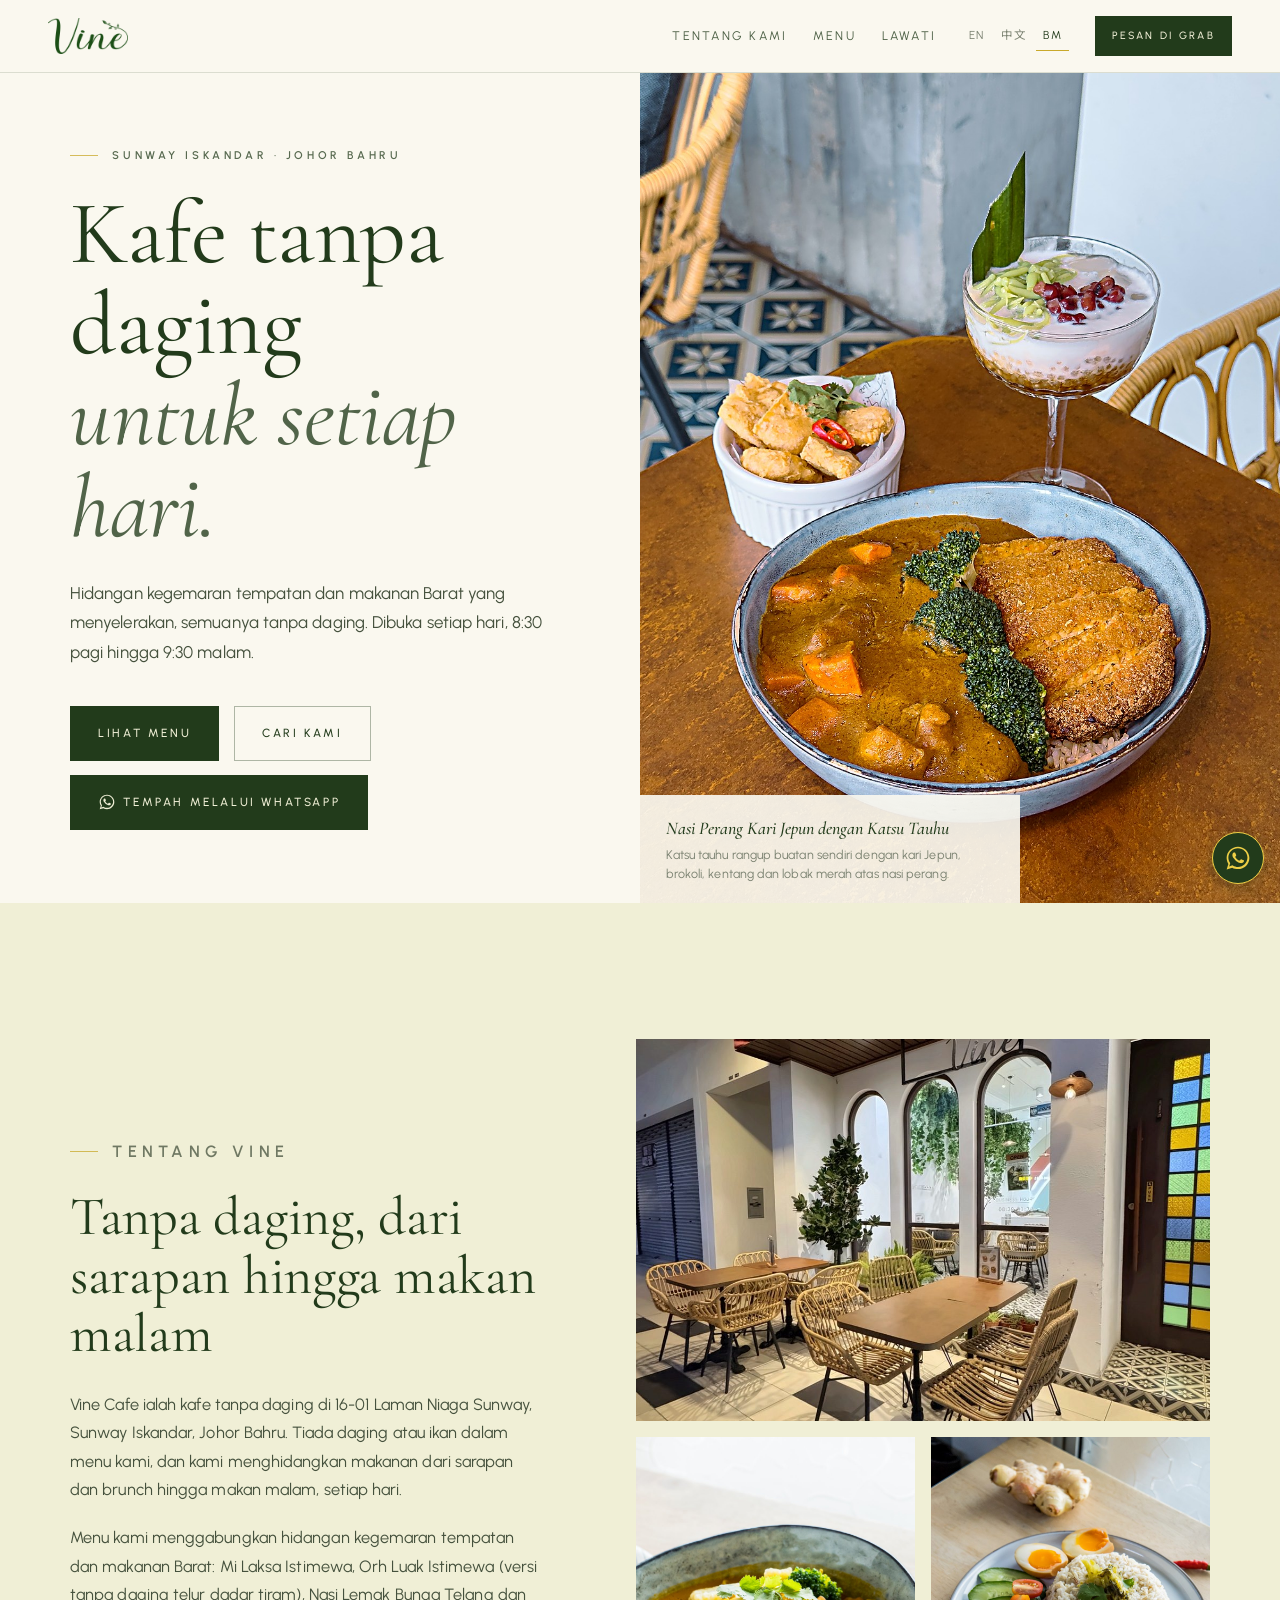
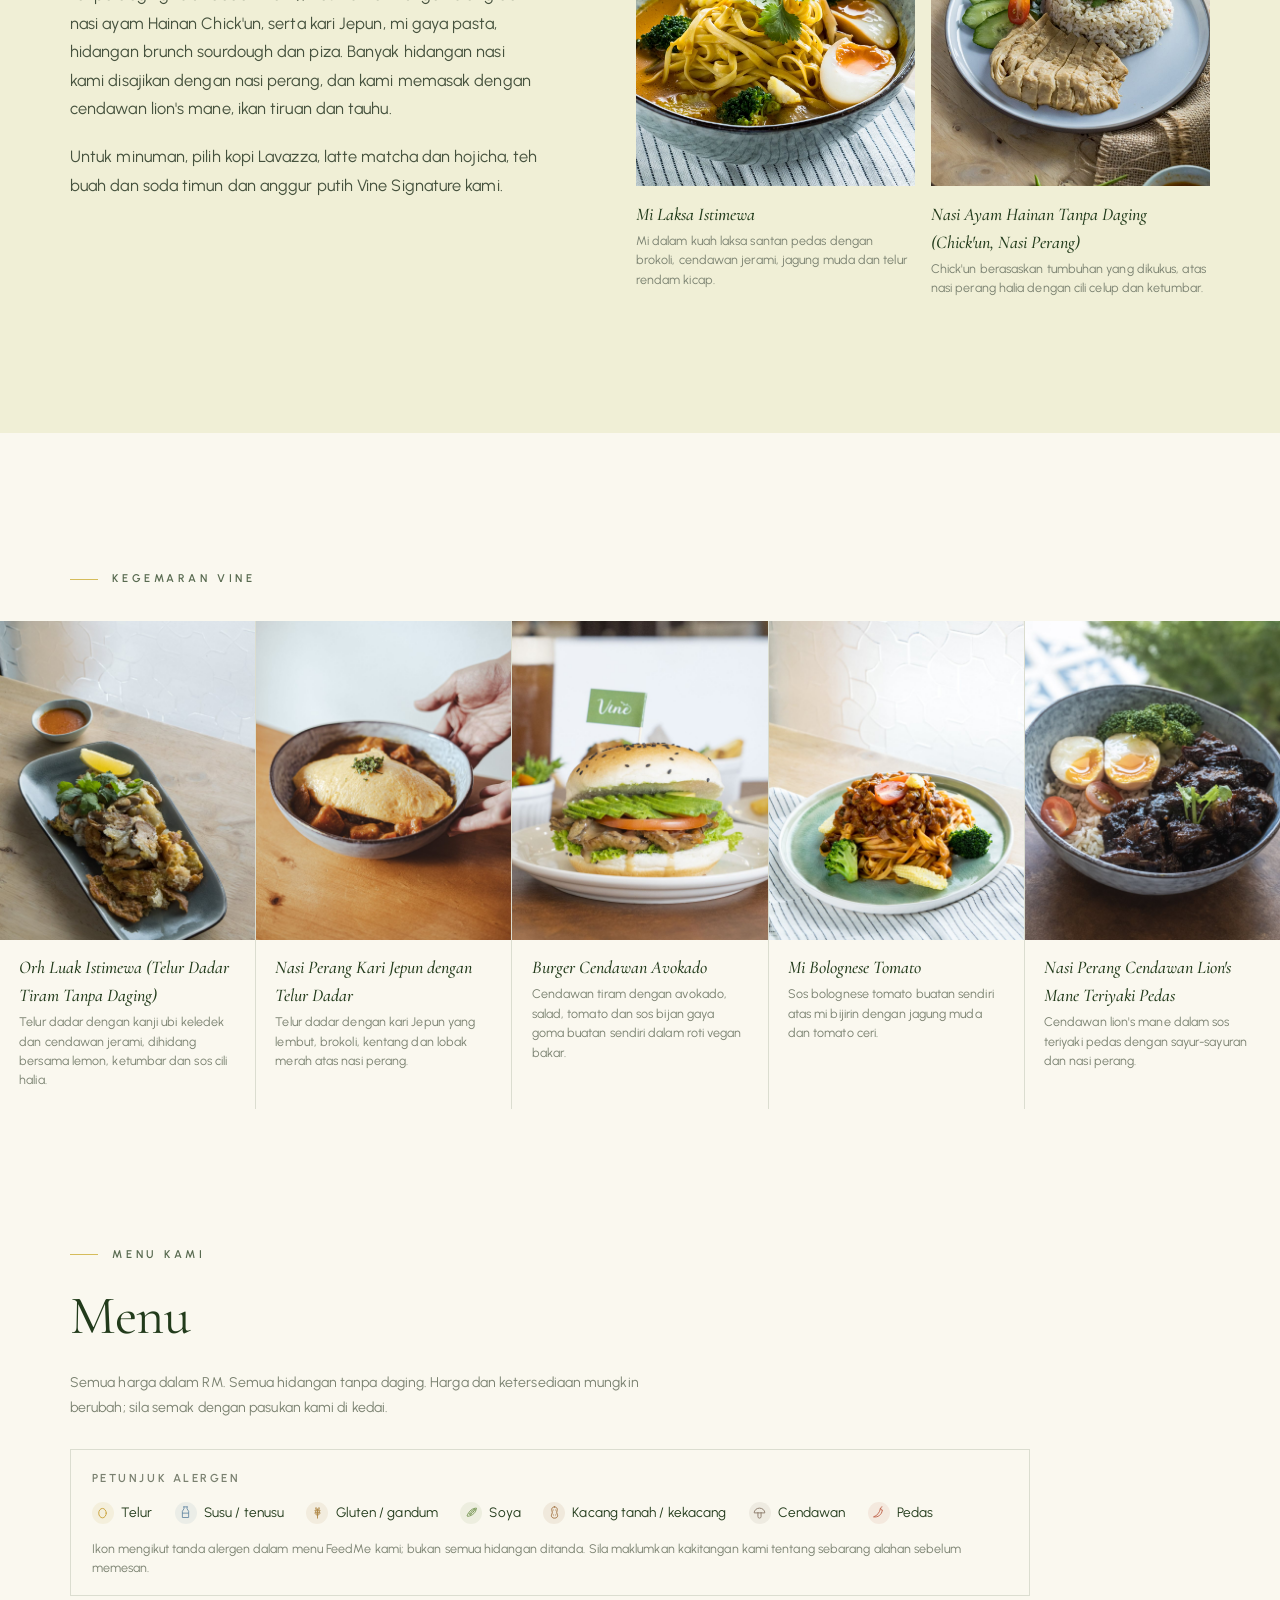
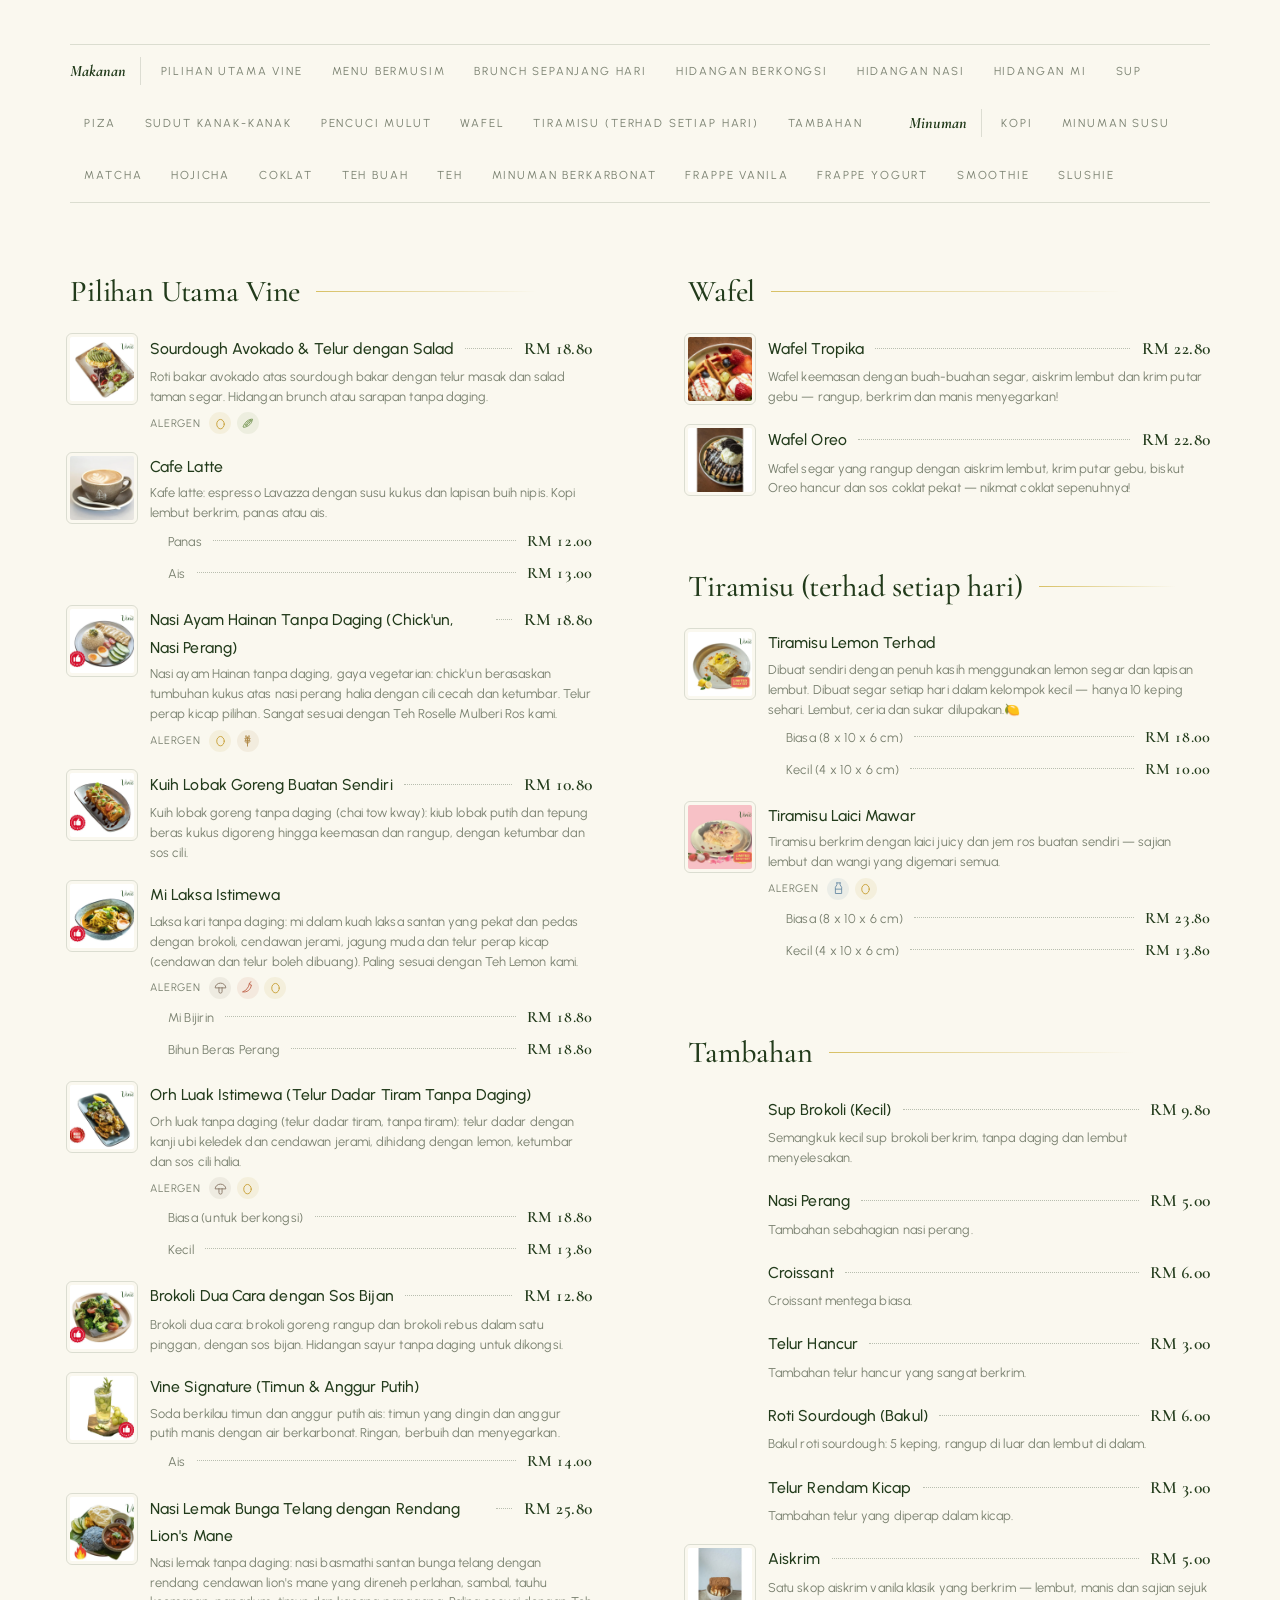
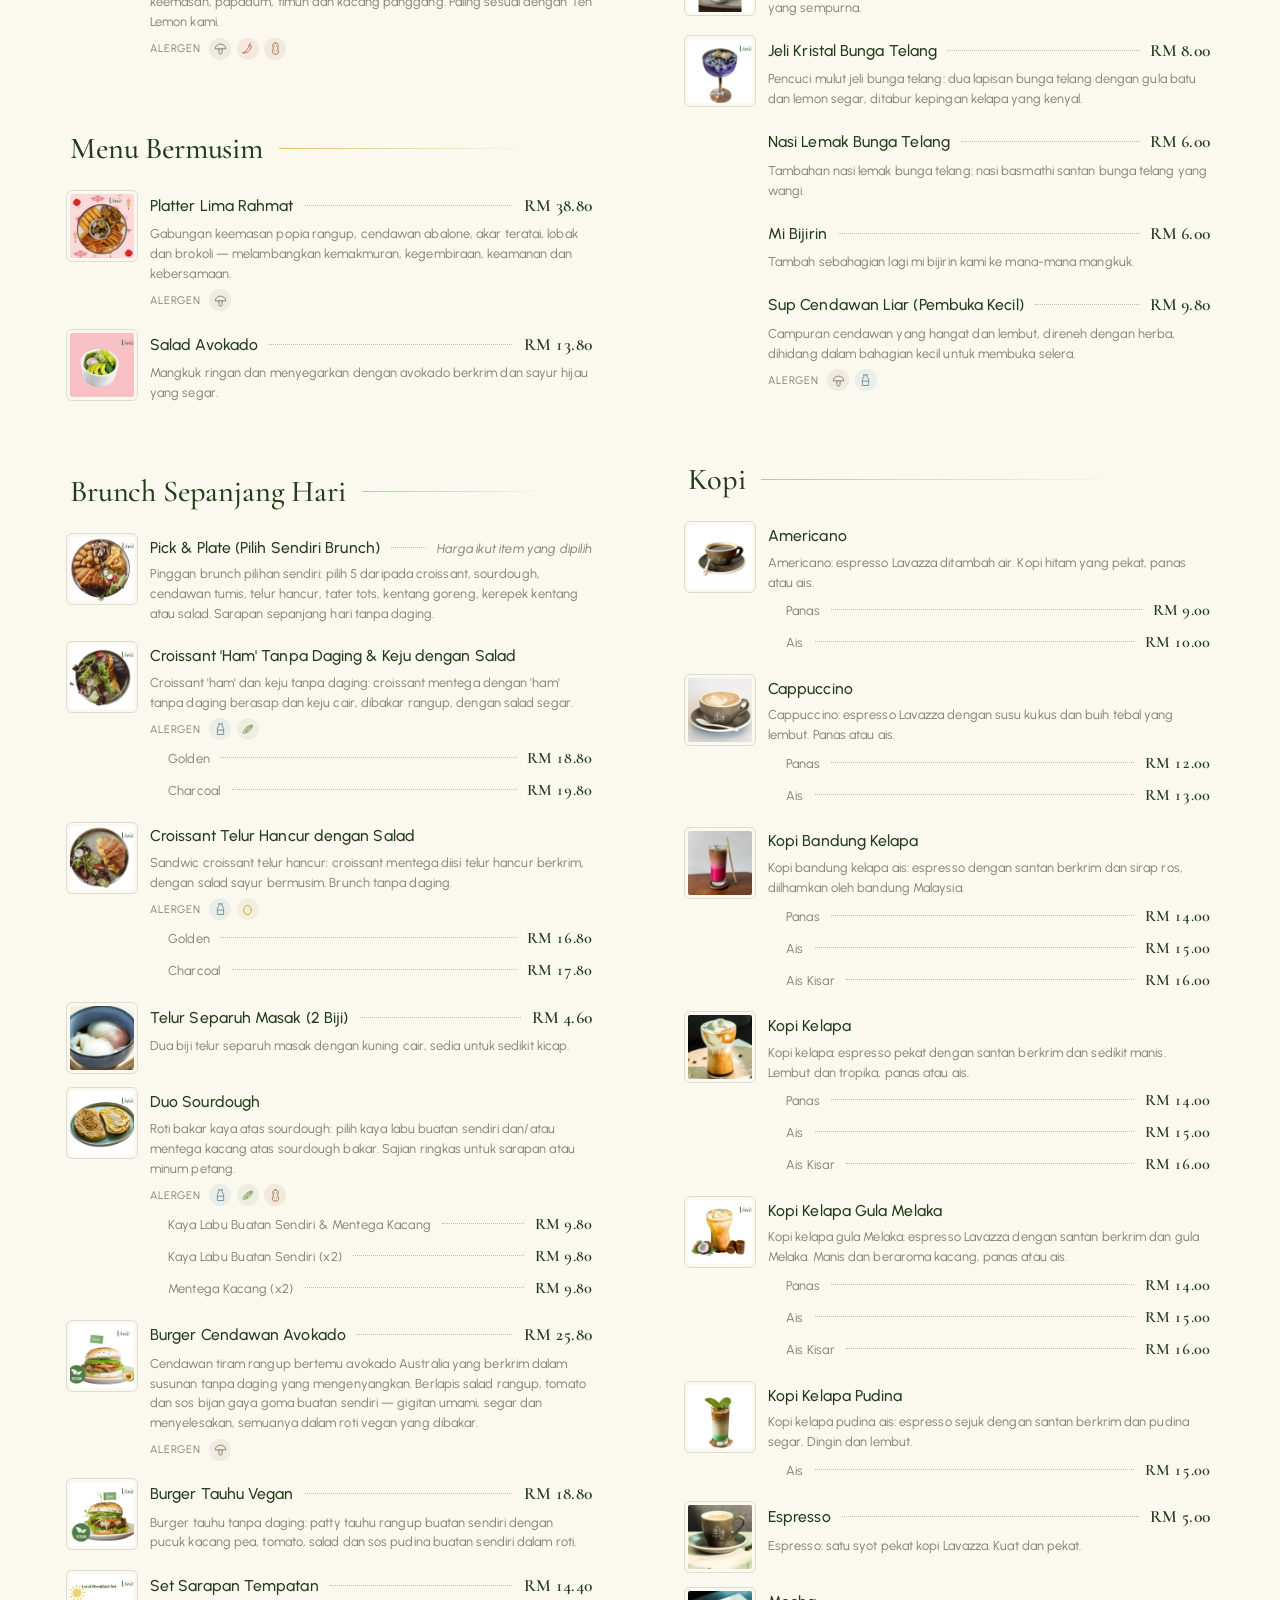
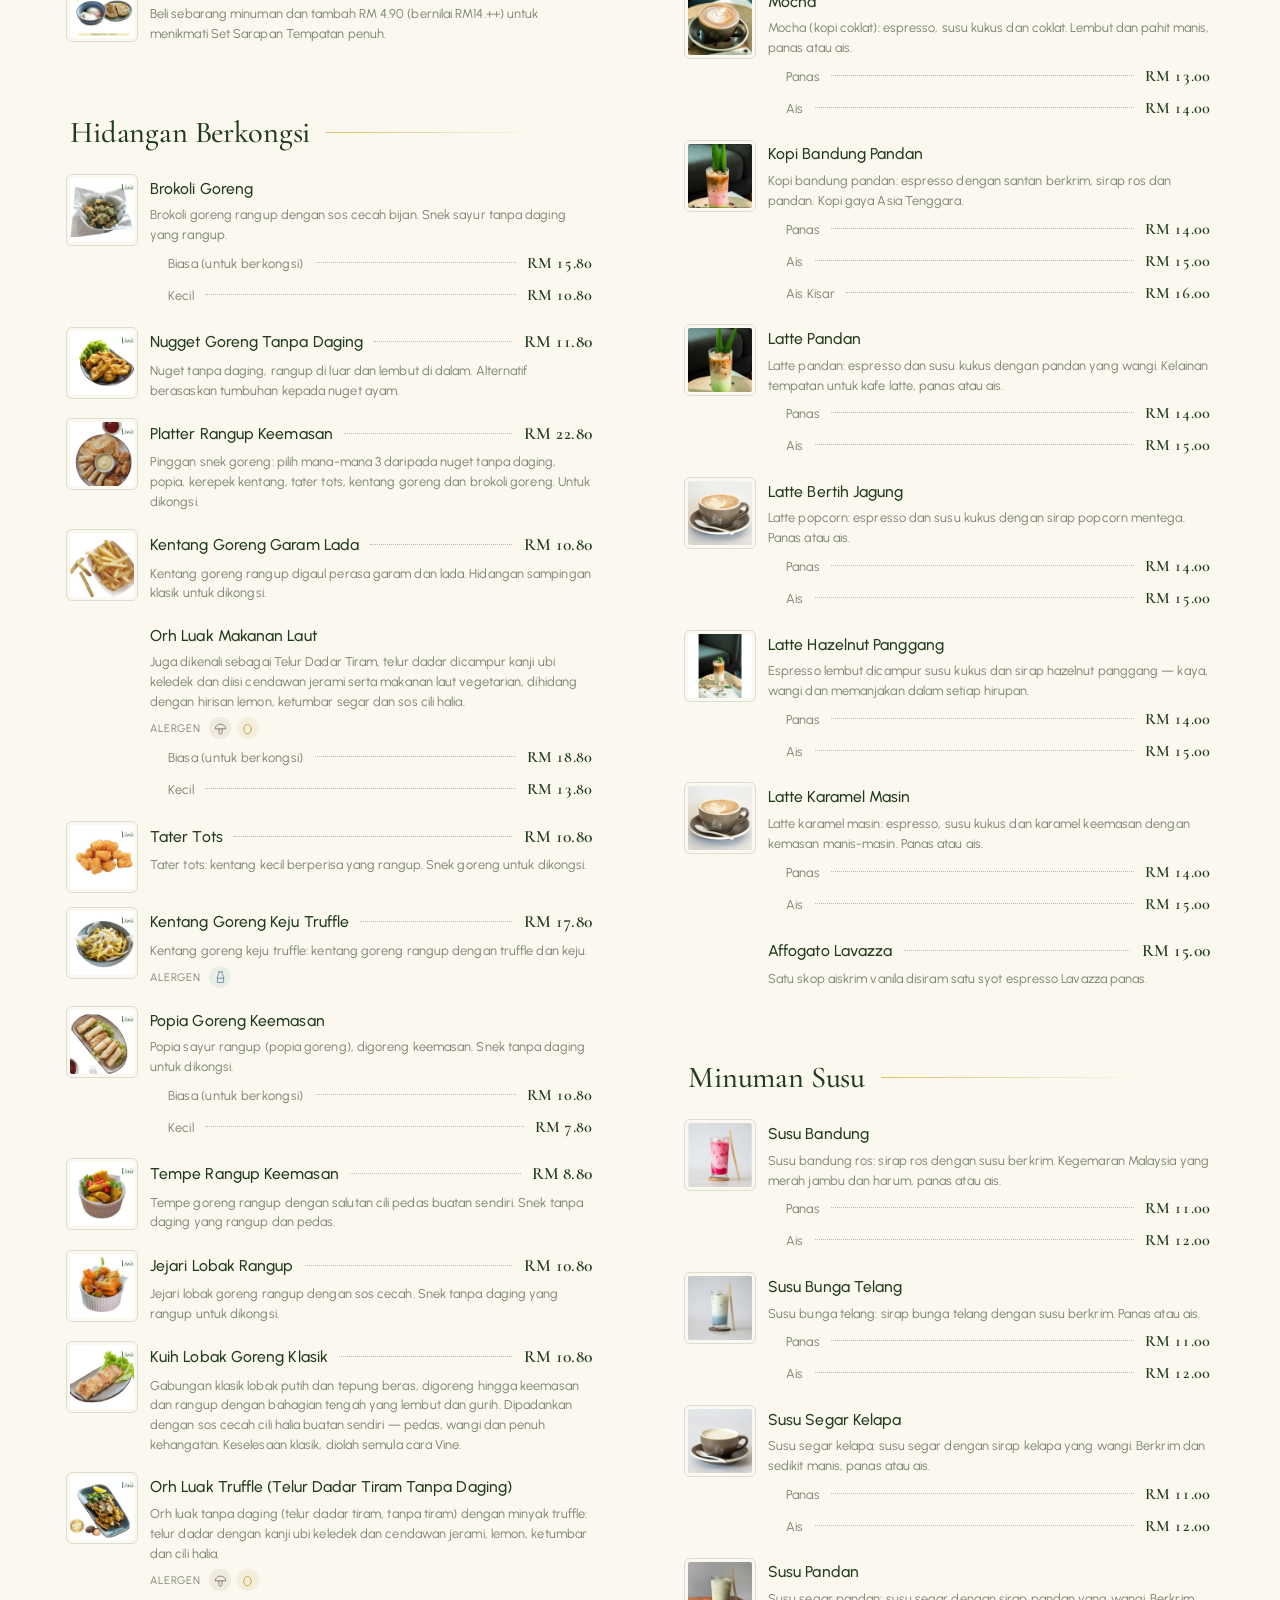
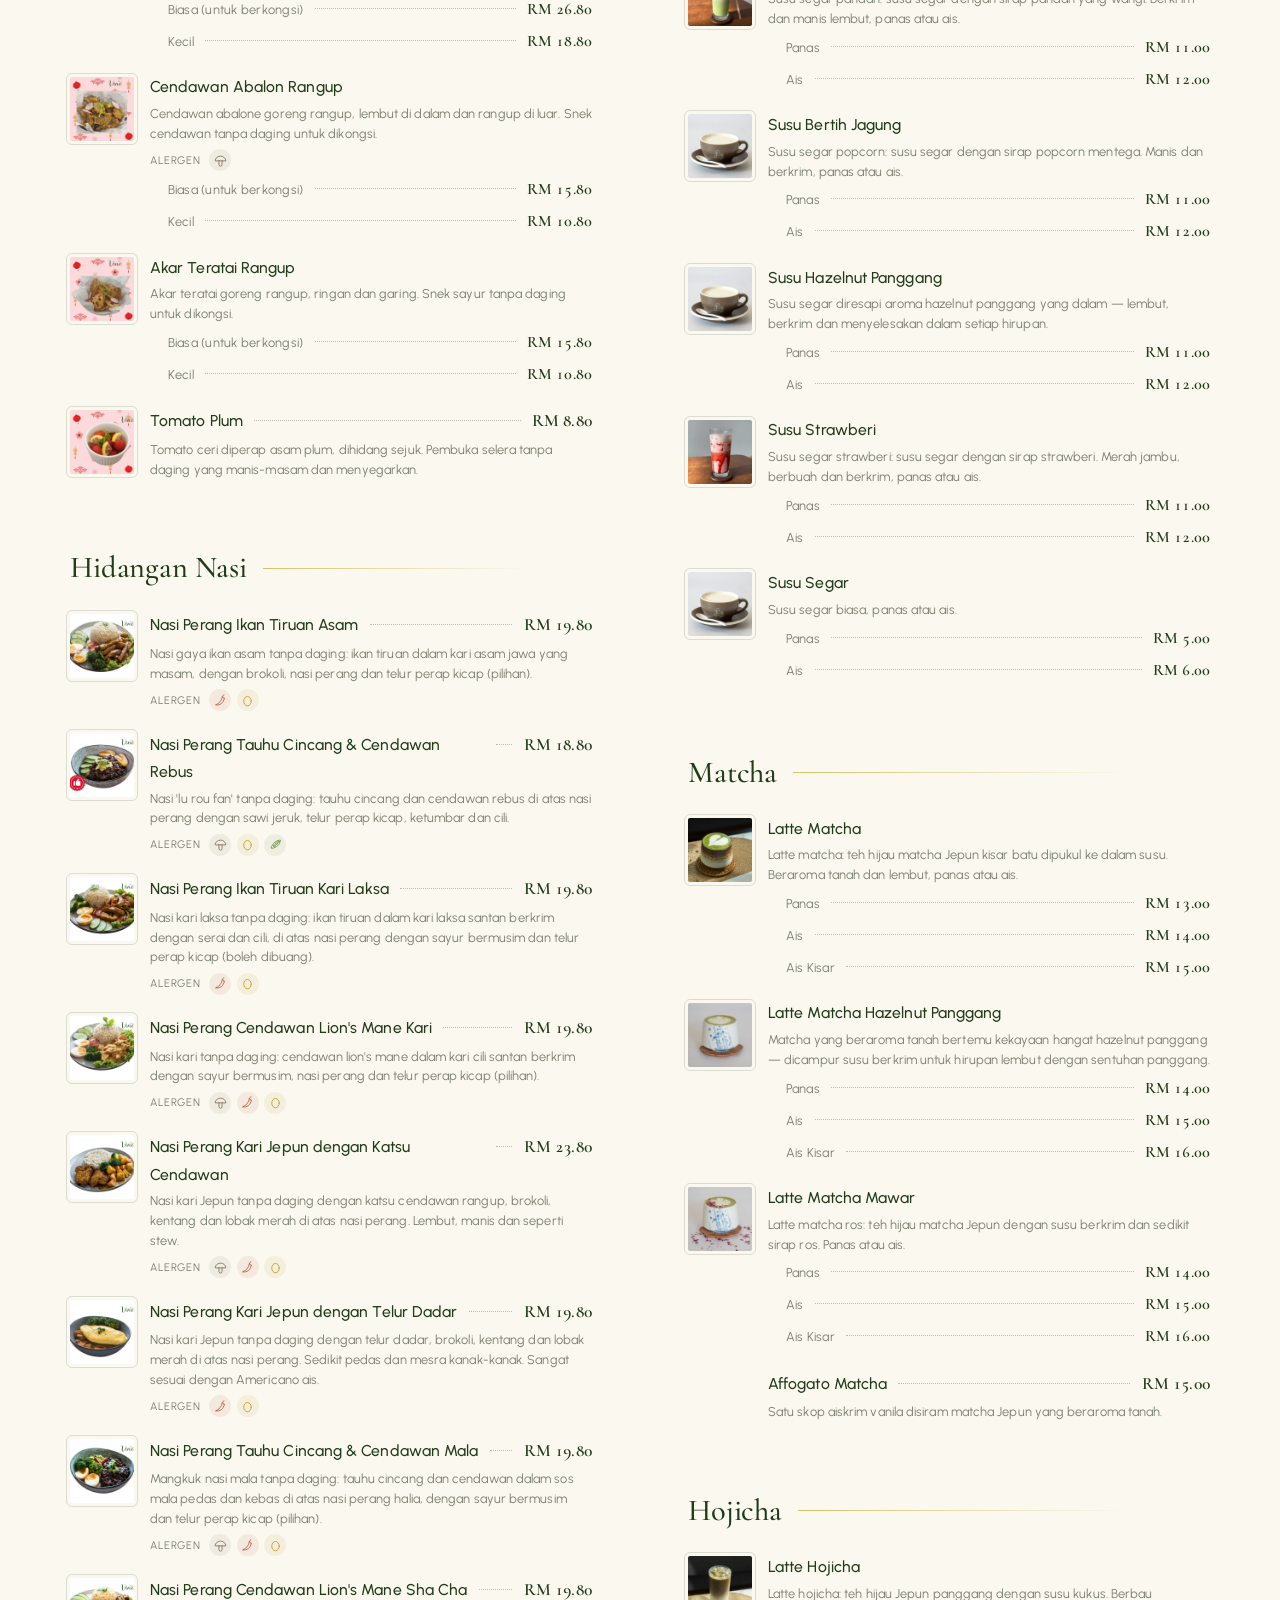
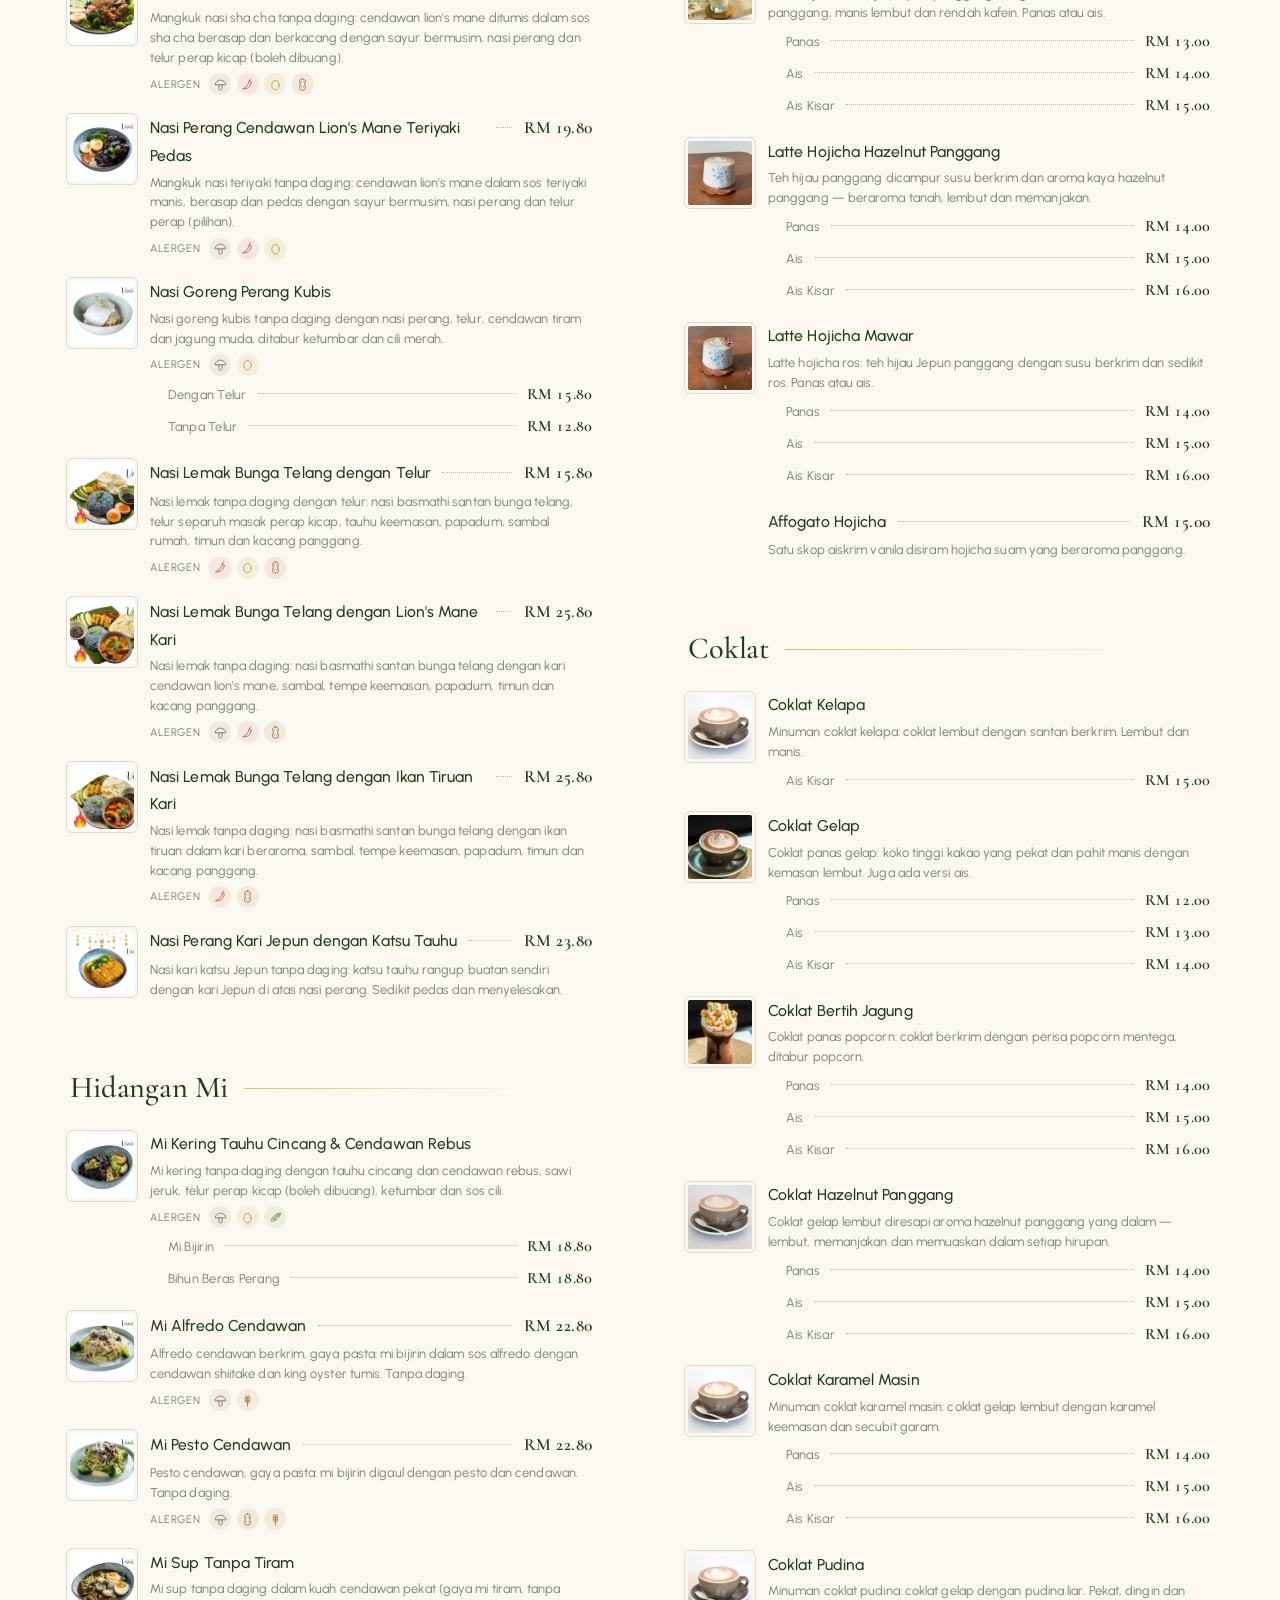
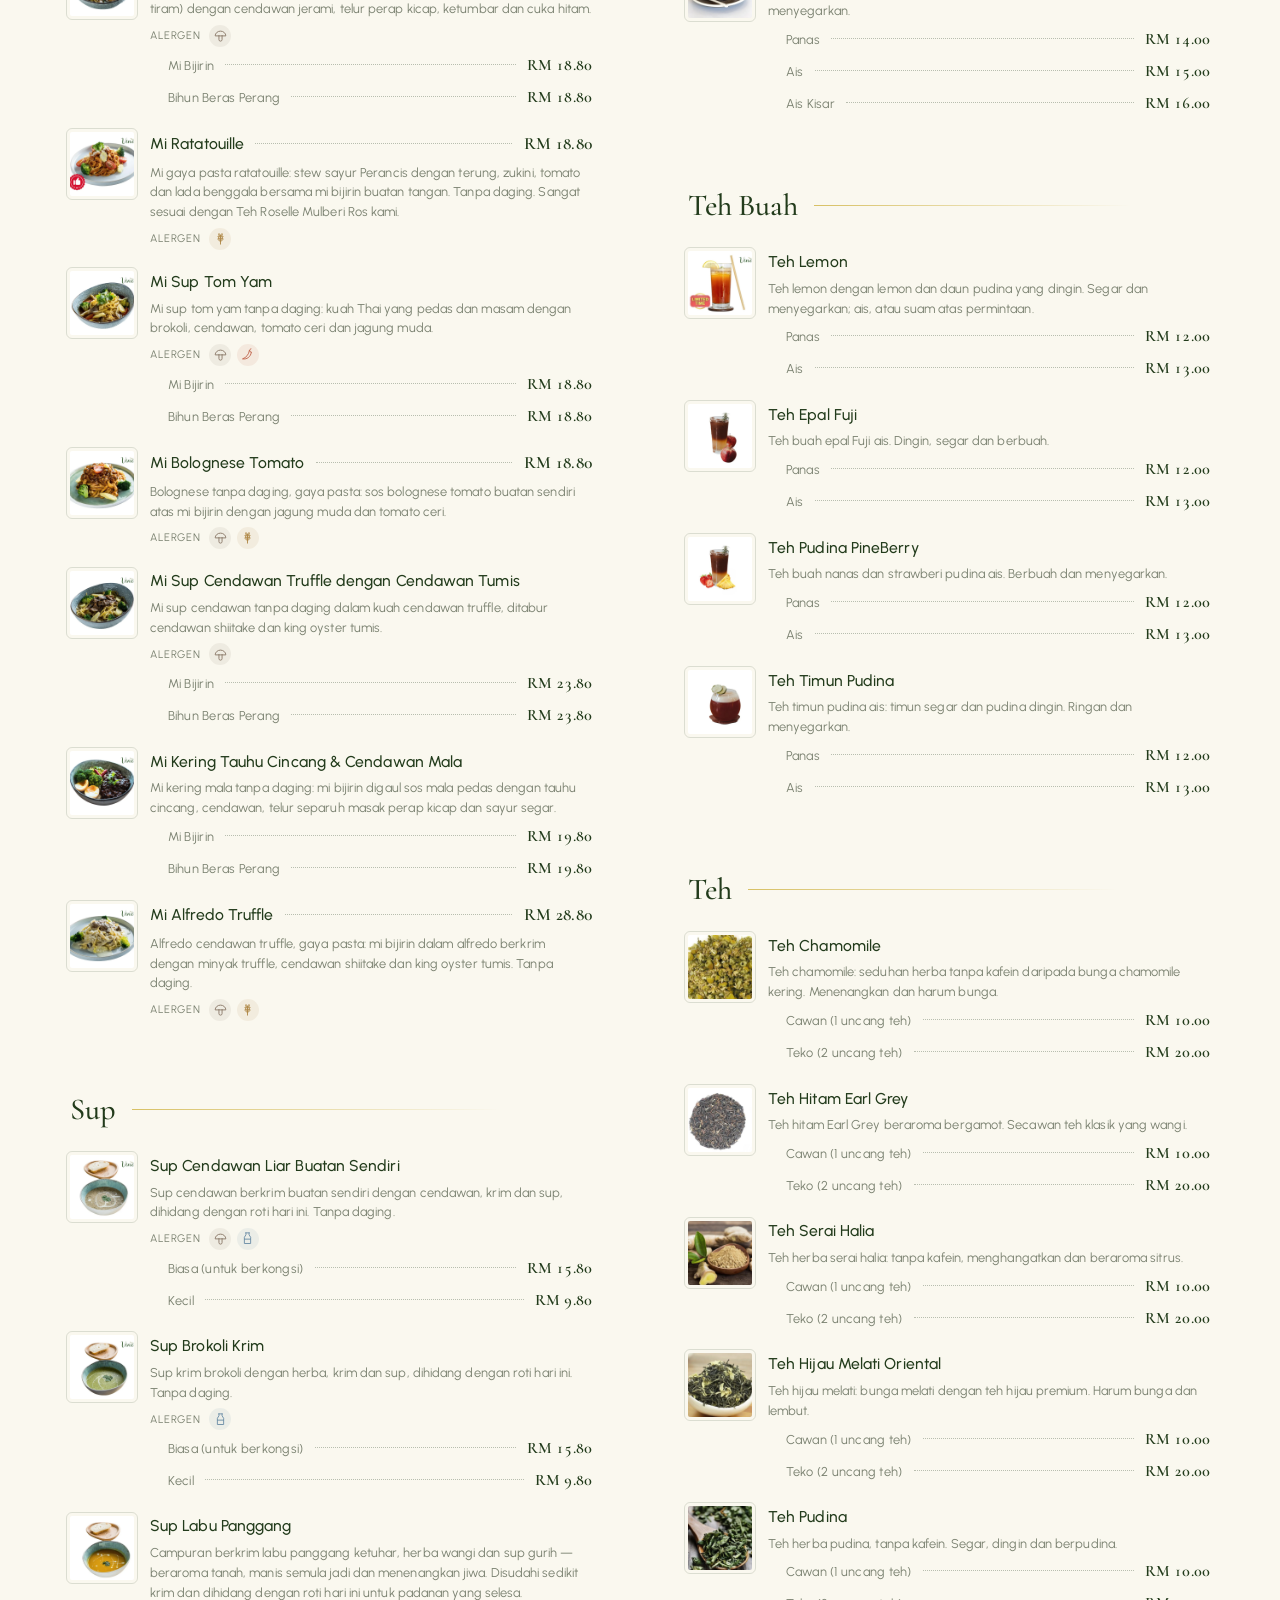
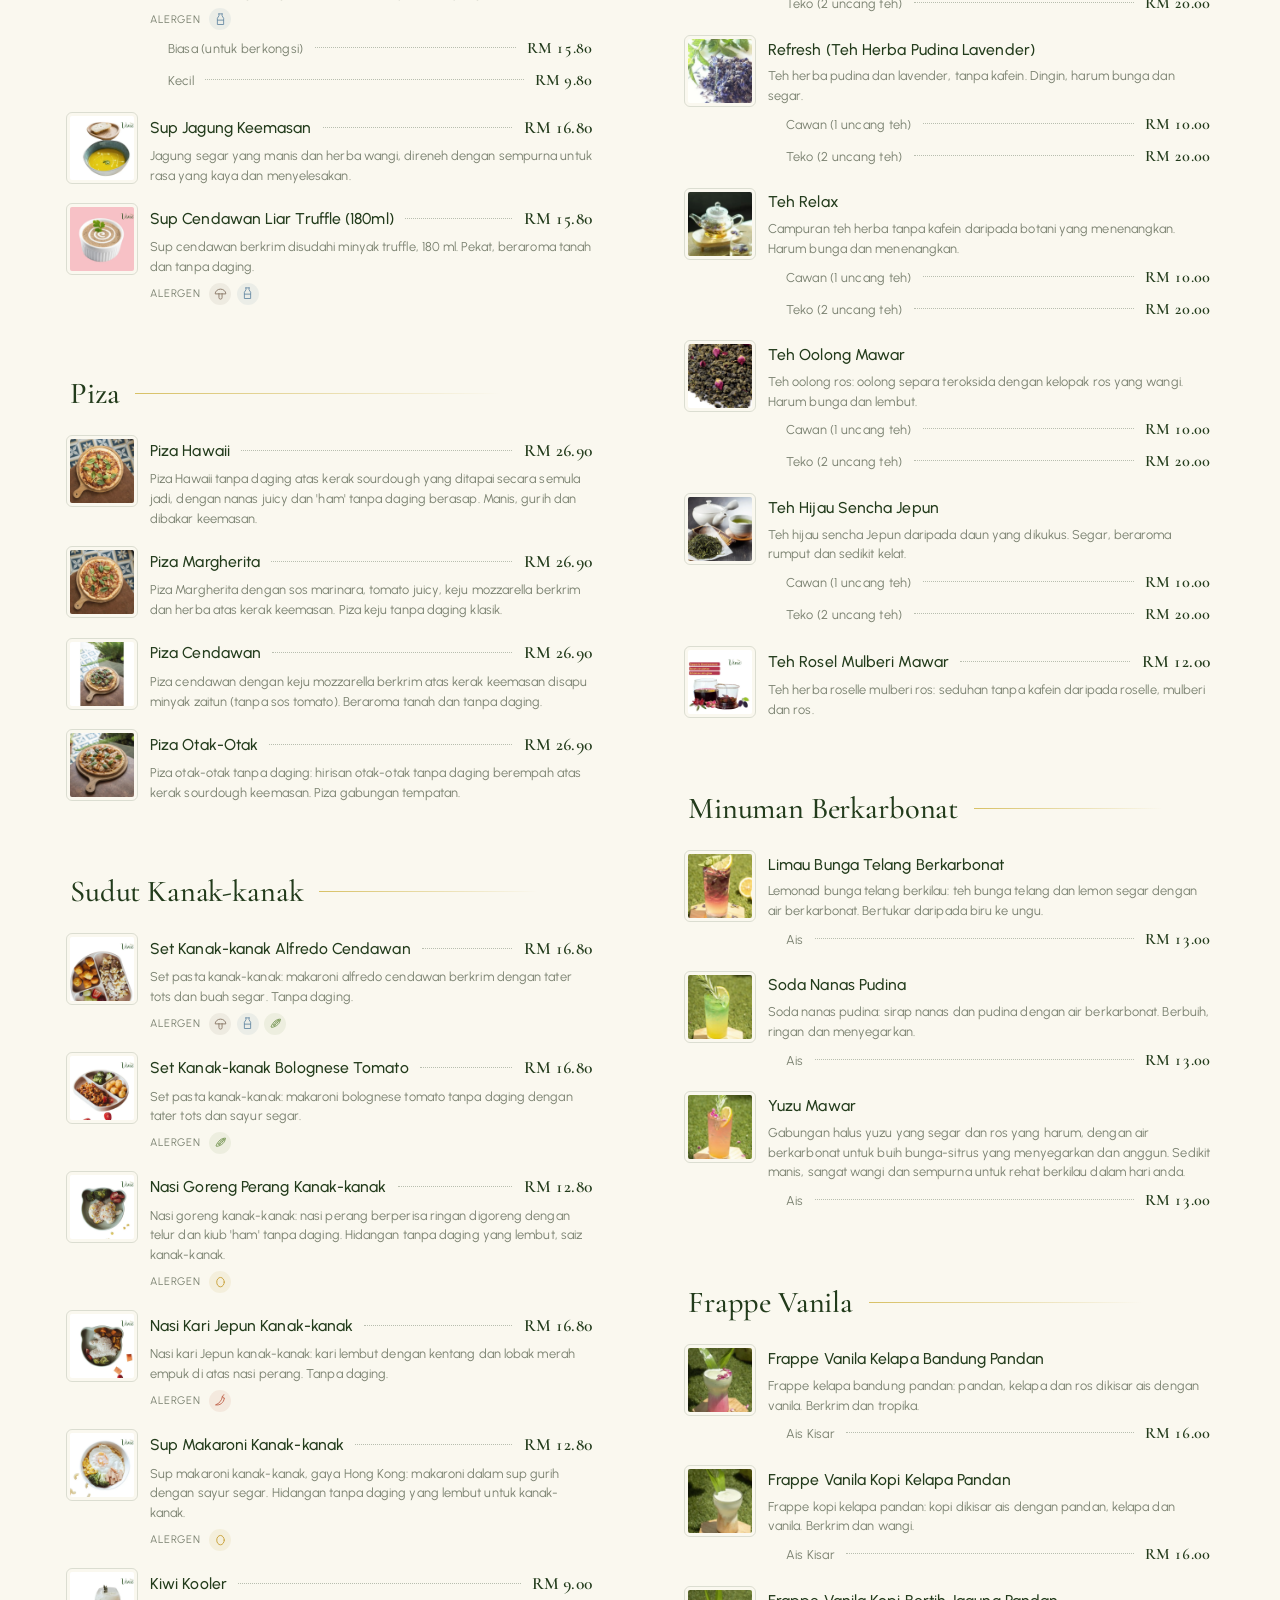
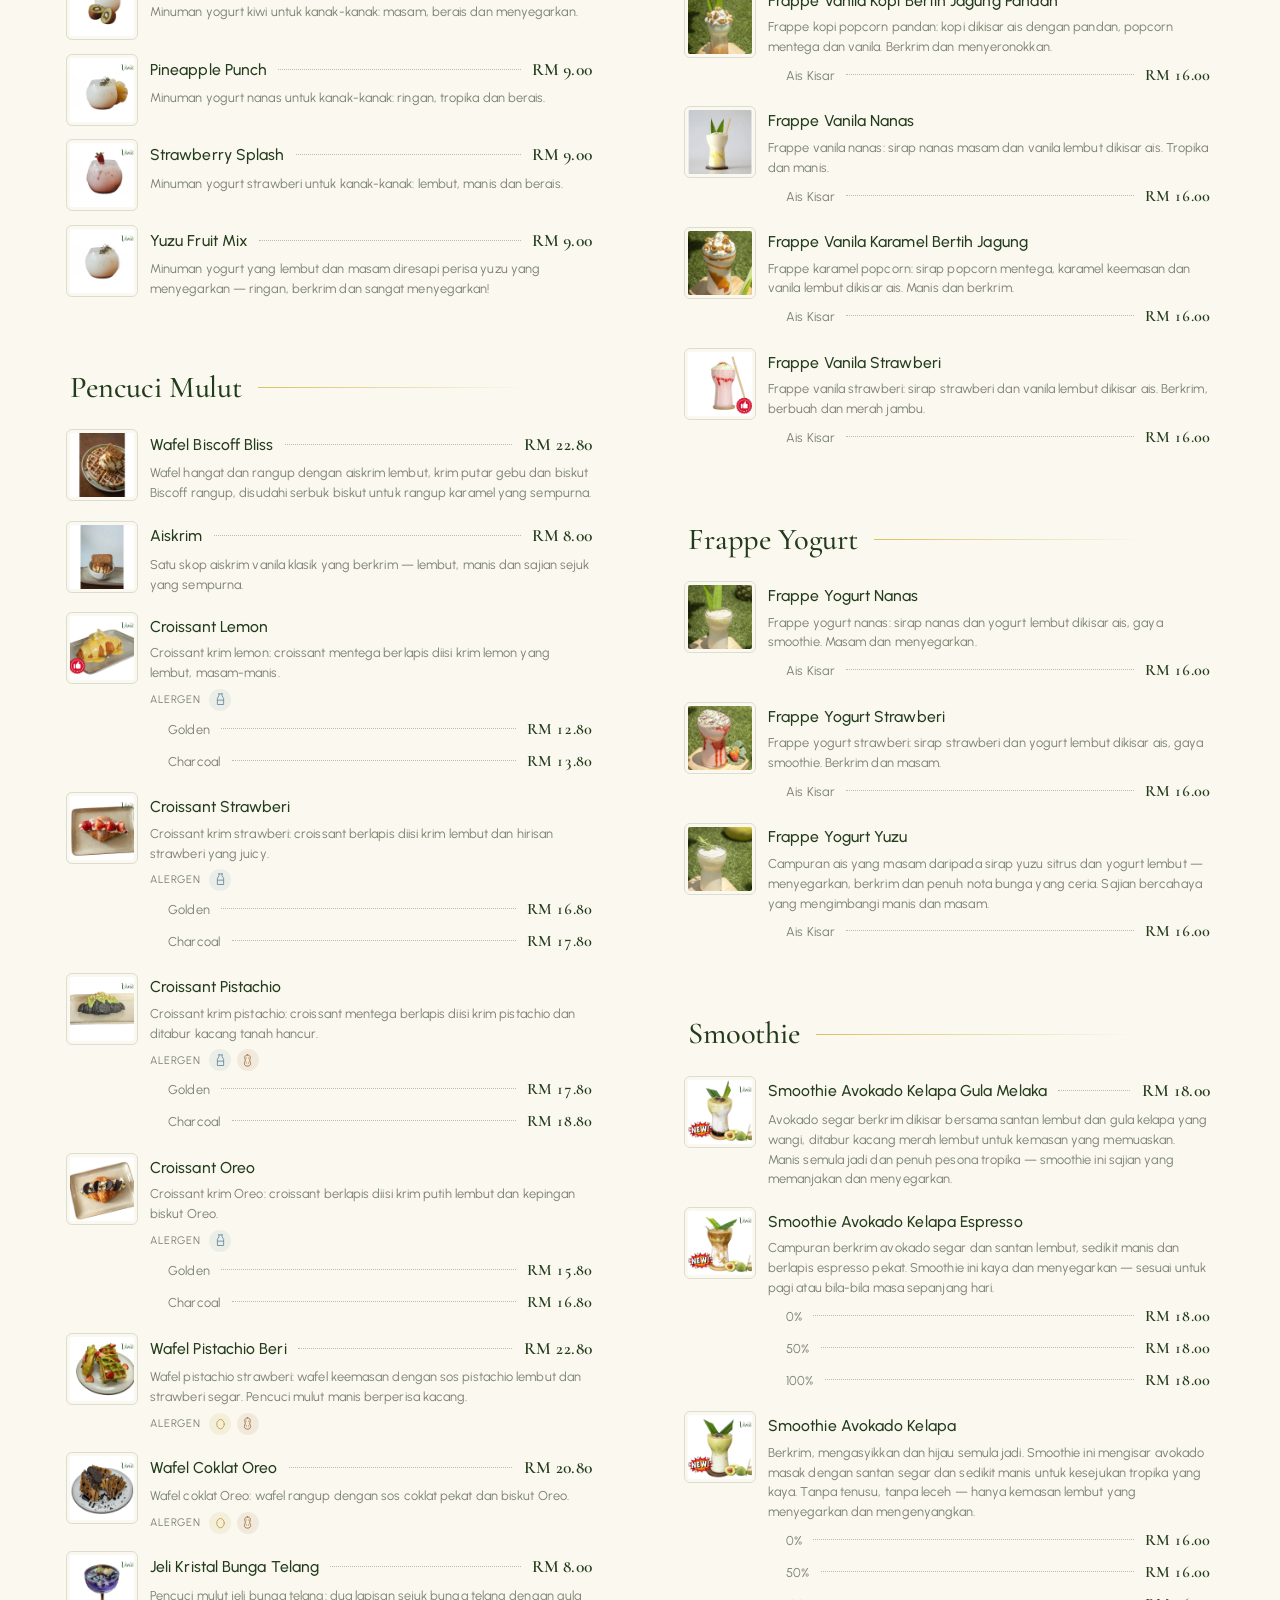
==== ms/index.html @ e321149e "SEO: zh/ms pages, meta, OG, hreflang, JSON-LD, sitemap, robots, Google verification, alt text" ====
<!doctype html>
<html lang="ms">
<head>
<meta charset="utf-8">
<meta name="viewport" content="width=device-width, initial-scale=1">
<meta name="google-site-verification" content="kWtaLQxx0SNw-jAAVspEpLX6ufDPlx9d5ZUkQongnqo" />
<title>Vine Cafe | Kafe Tanpa Daging di Sunway Iskandar, Johor Bahru (JB)</title>
<meta name="description" content="Kafe tanpa daging di Sunway Iskandar, Iskandar Puteri, JB. Makanan vegetarian dengan pilihan vegan: hidangan tempatan, brunch, piza dan kopi. Dibuka setiap hari, 8:30 pagi hingga 9:30 malam.">
<link rel="canonical" href="https://vine-cafe.com/ms/">
<link rel="alternate" hreflang="en" href="https://vine-cafe.com/">
<link rel="alternate" hreflang="zh-Hans" href="https://vine-cafe.com/zh/">
<link rel="alternate" hreflang="ms" href="https://vine-cafe.com/ms/">
<link rel="alternate" hreflang="x-default" href="https://vine-cafe.com/">
<meta property="og:type" content="restaurant">
<meta property="og:site_name" content="Vine Cafe">
<meta property="og:url" content="https://vine-cafe.com/ms/">
<meta property="og:title" content="Vine Cafe | Kafe Tanpa Daging di Sunway Iskandar, Johor Bahru (JB)">
<meta property="og:description" content="Kafe tanpa daging di Sunway Iskandar, Iskandar Puteri, JB. Makanan vegetarian dengan pilihan vegan: hidangan tempatan, brunch, piza dan kopi. Dibuka setiap hari, 8:30 pagi hingga 9:30 malam.">
<meta property="og:locale" content="ms_MY">
<meta property="og:locale:alternate" content="en_MY">
<meta property="og:locale:alternate" content="zh_CN">
<meta property="og:image" content="https://vine-cafe.com/images/hero_curry_katsu.jpg">
<meta property="og:image:alt" content="Japanese Curry Brown Rice with Tofu Katsu">
<meta name="twitter:card" content="summary_large_image">
<meta name="theme-color" content="#223B1B">
<link rel="icon" href="../images/vine_logo.png">
<link rel="preconnect" href="https://fonts.googleapis.com"><link rel="preconnect" href="https://fonts.gstatic.com" crossorigin>
<link href="https://fonts.googleapis.com/css2?family=Cormorant+Garamond:ital,wght@0,400;0,500;0,600;1,400;1,500&family=Urbanist:wght@400;500;600&family=Noto+Sans+SC:wght@400;500;700&family=Noto+Serif+SC:wght@400;500;600&display=swap" rel="stylesheet">
<link rel="stylesheet" href="../styles.css">
<script type="application/ld+json">{"@context": "https://schema.org", "@type": "Restaurant", "name": "Vine Cafe", "url": "https://vine-cafe.com/", "telephone": "+60134144199", "image": "https://vine-cafe.com/images/hero_curry_katsu.jpg", "servesCuisine": "Vegetarian", "menu": "https://vine-cafe.com/#menu", "address": {"@type": "PostalAddress", "streetAddress": "16-01, Laman Niaga Sunway, Persiaran Medini 3, Sunway Iskandar", "postalCode": "79250", "addressLocality": "Iskandar Puteri", "addressRegion": "Johor", "addressCountry": "MY"}, "openingHours": "Mo-Su 08:30-21:30", "openingHoursSpecification": [{"@type": "OpeningHoursSpecification", "dayOfWeek": ["Monday", "Tuesday", "Wednesday", "Thursday", "Friday", "Saturday", "Sunday"], "opens": "08:30", "closes": "21:30"}], "sameAs": ["https://www.instagram.com/vinecafejb/", "https://www.facebook.com/vinecafejb/", "https://www.tiktok.com/@vinecafejb"], "inLanguage": "ms"}</script>
<script>(function(){var q=new URLSearchParams(location.search).get('lang');var l=q||'ms'||localStorage.getItem('vine_lang')||'en';if(['en','zh','ms'].indexOf(l)<0)l='en';document.documentElement.lang={en:'en',zh:'zh-Hans',ms:'ms'}[l];document.documentElement.dataset.lang=l;document.documentElement.classList.add('js');})();</script>
</head>
<body class="t-main">
<header class="top">
  <a class="brand" href="#top"><img src="../images/vine_logo.png" alt="Vine Cafe logo" width="160" height="72"></a>
  <nav class="links"><a href="#about"><span data-i18n data-zh="关于我们" data-ms="Tentang Kami">About</span></a><a href="#menu"><span data-i18n data-zh="菜单" data-ms="Menu">Menu</span></a><a href="#visit"><span data-i18n data-zh="到访" data-ms="Lawati">Visit</span></a>
   <span class="lang" role="group" aria-label="Language"><button data-l="en" lang="en">EN</button><button data-l="zh" lang="zh-Hans">中文</button><button data-l="ms" lang="ms">BM</button></span>
   <a class="btn sm" href="https://food.grab.com/my/en/restaurant/restaurant/1-C4DKAK4EA7LUEJ" target="_blank" rel="noopener"><span data-i18n data-zh="Grab 下单" data-ms="Pesan di Grab">Order on Grab</span></a></nav>
</header>
<main id="top">
<section class="hero">
  <div class="hero-text">
    <p class="kicker"><span data-i18n data-zh="Sunway Iskandar · 新山" data-ms="Sunway Iskandar · Johor Bahru">Sunway Iskandar · Johor Bahru</span></p>
    <h1><span data-i18n data-zh="一家素食咖啡馆，" data-ms="Kafe tanpa daging">A meat-free cafe</span> <em><span data-i18n data-zh="天天都欢迎你。" data-ms="untuk setiap hari.">for every day.</span></em></h1>
    <p class="lead"><span data-i18n data-zh="本地风味与西式家常料理，道道素食。每天营业，早上 8:30 至晚上 9:30。" data-ms="Hidangan kegemaran tempatan dan makanan Barat yang menyelerakan, semuanya tanpa daging. Dibuka setiap hari, 8:30 pagi hingga 9:30 malam.">Local favourites and Western comfort food, all meat-free. Open daily, 8:30 AM to 9:30 PM.</span></p>
    <div class="ctas"><a class="btn" href="#menu"><span data-i18n data-zh="查看菜单" data-ms="Lihat menu">See the menu</span></a><a class="btn ghost" href="#visit"><span data-i18n data-zh="找到我们" data-ms="Cari kami">Find us</span></a><a class="btn wa" href="https://wa.me/60134144199?text=Hi%20Vine%2C%20I%27d%20like%20to%20make%20a%20reservation." target="_blank" rel="noopener"><svg class="wa-ic" viewBox="0 0 32 32" width="18" height="18" aria-hidden="true" focusable="false"><path fill="currentColor" d="M16 3C8.8 3 3 8.7 3 15.8c0 2.5.7 4.9 2 7L3 29l6.4-2c2 1.1 4.3 1.7 6.6 1.7 7.2 0 13-5.7 13-12.8S23.2 3 16 3zm0 23.4c-2.1 0-4.1-.6-5.9-1.7l-.4-.3-3.8 1.2 1.2-3.7-.3-.4c-1.2-1.8-1.8-3.9-1.8-6 0-5.9 4.9-10.6 10.9-10.6s10.9 4.8 10.9 10.6S22 26.4 16 26.4zm6-7.9c-.3-.2-1.9-1-2.2-1.1-.3-.1-.5-.2-.7.2-.2.3-.8 1-1 1.2-.2.2-.4.2-.7.1-.3-.2-1.4-.5-2.6-1.6-1-.9-1.6-1.9-1.8-2.2-.2-.3 0-.5.1-.7l.5-.6c.2-.2.2-.4.3-.6.1-.2.1-.4 0-.6l-1-2.4c-.3-.6-.5-.5-.7-.5h-.6c-.2 0-.6.1-.9.4-.3.3-1.1 1.1-1.1 2.7s1.2 3.1 1.3 3.3c.2.2 2.3 3.5 5.5 4.9.8.3 1.4.5 1.9.7.8.2 1.5.2 2.1.1.6-.1 1.9-.8 2.2-1.5.3-.7.3-1.4.2-1.5-.1-.2-.3-.3-.6-.4z"/></svg><span data-i18n data-zh="透过 WhatsApp 订位" data-ms="Tempah melalui WhatsApp">Reserve on WhatsApp</span></a></div>
  </div>
  <div class="hero-img"><figure class="hero-fig"><picture><source media="(max-width:899px)" srcset="../images/hero/hero_curry_katsu_mobile.jpg"><img src="../images/hero_curry_katsu.jpg" fetchpriority="high" alt="Japanese Curry Brown Rice with Tofu Katsu" width="1040" height="1300"></picture><figcaption><b data-i18n data-zh="日式咖喱炸豆腐排糙米饭" data-ms="Nasi Perang Kari Jepun dengan Katsu Tauhu">Japanese Curry Brown Rice with Tofu Katsu</b><span class="cap-d" data-i18n data-zh="自制香脆炸豆腐排配日式咖喱、西兰花、马铃薯和胡萝卜，盖在糙米饭上。" data-ms="Katsu tauhu rangup buatan sendiri dengan kari Jepun, brokoli, kentang dan lobak merah atas nasi perang.">Crispy housemade tofu katsu with Japanese curry, broccoli, potato and carrot over brown rice.</span></figcaption></figure></div>
</section>
<section class="about" id="about">
  <div class="about-text">
    <p class="kicker"><span data-i18n data-zh="关于 Vine" data-ms="Tentang Vine">About Vine</span></p>
    <h2><span data-i18n data-zh="从早餐到晚餐，都是素食" data-ms="Tanpa daging, dari sarapan hingga makan malam">Meat-free, from breakfast to dinner</span></h2>
    <p><span data-i18n data-zh="Vine Cafe 是一家素食咖啡馆，位于新山 Sunway Iskandar 的 16-01 Laman Niaga Sunway。我们的菜单没有肉，也没有鱼；每天从早餐、早午餐一直供应到晚餐。" data-ms="Vine Cafe ialah kafe tanpa daging di 16-01 Laman Niaga Sunway, Sunway Iskandar, Johor Bahru. Tiada daging atau ikan dalam menu kami, dan kami menghidangkan makanan dari sarapan dan brunch hingga makan malam, setiap hari.">Vine Cafe is a meat-free cafe at 16-01 Laman Niaga Sunway, Sunway Iskandar, Johor Bahru. There is no meat or fish on our menu, and we serve from breakfast and brunch right through to dinner, every day.</span></p><p><span data-i18n data-zh="菜单结合本地风味与西式家常料理：招牌叻沙、招牌素蚝煎 Orh Luak、蝶豆花 Nasi Lemak、素海南鸡饭，还有日式咖喱、意面风味的面食、酸种面包早午餐和披萨。许多饭类配糙米饭，食材包括猴头菇、素鱼和豆腐。" data-ms="Menu kami menggabungkan hidangan kegemaran tempatan dan makanan Barat: Mi Laksa Istimewa, Orh Luak Istimewa (versi tanpa daging telur dadar tiram), Nasi Lemak Bunga Telang dan nasi ayam Hainan Chick&#x27;un, serta kari Jepun, mi gaya pasta, hidangan brunch sourdough dan piza. Banyak hidangan nasi kami disajikan dengan nasi perang, dan kami memasak dengan cendawan lion&#x27;s mane, ikan tiruan dan tauhu.">Our menu brings together local favourites and Western comfort food: Signature Laksa Noodle, Signature Orh Luak (our meat-free take on the oyster omelette), Blue Pea Nasi Lemak and Hainanese Chick&#x27;un rice, alongside Japanese curry, pasta-style noodles, sourdough brunch plates and pizza. Many of our rice dishes come on brown rice, and we cook with lion&#x27;s mane mushroom, mock fish and tofu.</span></p><p><span data-i18n data-zh="饮品方面，有 Lavazza 咖啡、抹茶与焙茶拿铁、水果茶，以及我们的 Vine 招牌青瓜白葡萄苏打。" data-ms="Untuk minuman, pilih kopi Lavazza, latte matcha dan hojicha, teh buah dan soda timun dan anggur putih Vine Signature kami.">To drink, choose from Lavazza coffee, matcha and hojicha lattes, fruit teas and our Vine Signature cucumber and white grape soda.</span></p>
  </div>
  <div class="gallery">
    <figure><img src="../images/interior.jpg" alt="Inside Vine Cafe" loading="lazy" width="1080" height="1350"></figure>
    <figure><img src="../images/laksa.jpg" alt="Signature Laksa Noodle" loading="lazy" width="1040" height="1300"><figcaption><b data-i18n data-zh="招牌椰香叻沙" data-ms="Mi Laksa Istimewa">Signature Laksa Noodle</b><span class="cap-d" data-i18n data-zh="香辣椰浆叻沙汤面，配西兰花、草菇、玉米笋和酱油卤蛋。" data-ms="Mi dalam kuah laksa santan pedas dengan brokoli, cendawan jerami, jagung muda dan telur rendam kicap.">Noodles in a spicy coconut laksa broth with broccoli, straw mushroom, baby corn and soy-marinated egg.</span></figcaption></figure><figure><img src="../images/chickun_rice_owner.jpg" alt="Meat-Free Hainanese Chicken Rice (Chick&#x27;un, Brown Rice)" loading="lazy" width="1040" height="1300"><figcaption><b data-i18n data-zh="素海南鸡饭（素鸡，糙米）" data-ms="Nasi Ayam Hainan Tanpa Daging (Chick&#x27;un, Nasi Perang)">Meat-Free Hainanese Chicken Rice (Chick&#x27;un, Brown Rice)</b><span class="cap-d" data-i18n data-zh="蒸素鸡配姜味糙米饭、辣椒蘸酱和芫荽。" data-ms="Chick&#x27;un berasaskan tumbuhan yang dikukus, atas nasi perang halia dengan cili celup dan ketumbar.">Steamed plant-based chick&#x27;un on ginger brown rice with chilli dip and coriander.</span></figcaption></figure>
  </div>
</section>
<p class="kicker strip-k"><span data-i18n data-zh="Vine 人气之选" data-ms="Kegemaran Vine">Vine favourites</span></p>
<section class="strip" aria-label="Vine favourites"><figure><img src="../images/orh_luak.jpg" alt="Signature Orh Luak (Meat-Free Oyster Omelette)" loading="lazy" width="1040" height="1300"><figcaption><b data-i18n data-zh="招牌素蚝煎 Orh Luak" data-ms="Orh Luak Istimewa (Telur Dadar Tiram Tanpa Daging)">Signature Orh Luak (Meat-Free Oyster Omelette)</b><span class="cap-d" data-i18n data-zh="蛋煎加番薯粉与草菇，配柠檬、芫荽和姜辣椒酱。" data-ms="Telur dadar dengan kanji ubi keledek dan cendawan jerami, dihidang bersama lemon, ketumbar dan sos cili halia.">Egg omelette with sweet potato starch and straw mushrooms, with lemon, coriander and ginger chilli sauce.</span></figcaption></figure><figure><img src="../images/curry_omelette_owner.jpg" alt="Japanese Curry Brown Rice with Omelette" loading="lazy" width="1040" height="1300"><figcaption><b data-i18n data-zh="日式咖喱蛋包糙米饭" data-ms="Nasi Perang Kari Jepun dengan Telur Dadar">Japanese Curry Brown Rice with Omelette</b><span class="cap-d" data-i18n data-zh="蛋包配温和日式咖喱、西兰花、马铃薯和胡萝卜，盖在糙米饭上。" data-ms="Telur dadar dengan kari Jepun yang lembut, brokoli, kentang dan lobak merah atas nasi perang.">Omelette with mild Japanese curry, broccoli, potato and carrot over brown rice.</span></figcaption></figure><figure><img src="../images/mushroom_avocado_burger.jpg" alt="Mushroom Avocado Burger" loading="lazy" width="1040" height="1300"><figcaption><b data-i18n data-zh="蘑菇牛油果汉堡" data-ms="Burger Cendawan Avokado">Mushroom Avocado Burger</b><span class="cap-d" data-i18n data-zh="平菇配牛油果、生菜、番茄和自制芝麻酱，夹在烤香的纯素面包中。" data-ms="Cendawan tiram dengan avokado, salad, tomato dan sos bijan gaya goma buatan sendiri dalam roti vegan bakar.">Oyster mushrooms with avocado, lettuce, tomato and housemade goma-style sesame sauce in a toasted vegan bun.</span></figcaption></figure><figure><img src="../images/bolognese.jpg" alt="Tomato Bolognese Noodle" loading="lazy" width="1040" height="1300"><figcaption><b data-i18n data-zh="番茄波隆那面" data-ms="Mi Bolognese Tomato">Tomato Bolognese Noodle</b><span class="cap-d" data-i18n data-zh="自制番茄波隆那酱拌杂粮面，配玉米笋和小番茄。" data-ms="Sos bolognese tomato buatan sendiri atas mi bijirin dengan jagung muda dan tomato ceri.">Homemade tomato bolognese sauce over multigrain noodles with baby corn and cherry tomatoes.</span></figcaption></figure><figure><img src="../images/teriyaki.jpg" alt="Spicy Teriyaki Lion&#x27;s Mane Mushroom Brown Rice" loading="lazy" width="1040" height="1300"><figcaption><b data-i18n data-zh="香辣照烧猴头菇糙米饭" data-ms="Nasi Perang Cendawan Lion&#x27;s Mane Teriyaki Pedas">Spicy Teriyaki Lion&#x27;s Mane Mushroom Brown Rice</b><span class="cap-d" data-i18n data-zh="香辣照烧猴头菇，配蔬菜和糙米饭。" data-ms="Cendawan lion&#x27;s mane dalam sos teriyaki pedas dengan sayur-sayuran dan nasi perang.">Lion&#x27;s mane mushroom in spicy teriyaki sauce with greens and brown rice.</span></figcaption></figure></section>
<section class="menu" id="menu">
  <p class="kicker"><span data-i18n data-zh="我们的菜单" data-ms="Menu kami">Our menu</span></p>
  <h2><span data-i18n data-zh="菜单" data-ms="Menu">Menu</span></h2>
  <p class="note"><span data-i18n data-zh="价格以马币（RM）计。所有餐点均为素食。价格与供应或有变动，请向店内同事确认。" data-ms="Semua harga dalam RM. Semua hidangan tanpa daging. Harga dan ketersediaan mungkin berubah; sila semak dengan pasukan kami di kedai.">All prices in RM. Everything is meat-free. Prices and availability may change; please check with our team in store.</span></p>
  <aside class="al-legend" aria-label="Allergen key"><h4 data-i18n data-zh="过敏原说明" data-ms="Petunjuk alergen">Allergen key</h4><ul><li><span class="al al-egg" style="--alc:#C9A23A" role="img" aria-label="Egg" title="Egg" data-zh="鸡蛋" data-ms="Telur"><svg viewBox="0 0 24 24" width="16" height="16" aria-hidden="true" fill="none" stroke="currentColor" stroke-width="1.5" stroke-linecap="round" stroke-linejoin="round"><ellipse cx="12" cy="13" rx="6" ry="7.5"/></svg></span><span data-i18n data-zh="鸡蛋" data-ms="Telur">Egg</span></li><li><span class="al al-milk" style="--alc:#6E8FA8" role="img" aria-label="Milk / dairy" title="Milk / dairy" data-zh="牛奶／乳制品" data-ms="Susu / tenusu"><svg viewBox="0 0 24 24" width="16" height="16" aria-hidden="true" fill="none" stroke="currentColor" stroke-width="1.5" stroke-linecap="round" stroke-linejoin="round"><path d="M9 3h6M9.5 3v3L7 10v10h10V10l-2.5-4V3"/><path d="M7 13h10"/></svg></span><span data-i18n data-zh="牛奶／乳制品" data-ms="Susu / tenusu">Milk / dairy</span></li><li><span class="al al-gluten" style="--alc:#B08A4A" role="img" aria-label="Gluten / wheat" title="Gluten / wheat" data-zh="麸质／小麦" data-ms="Gluten / gandum"><svg viewBox="0 0 24 24" width="16" height="16" aria-hidden="true" fill="none" stroke="currentColor" stroke-width="1.5" stroke-linecap="round" stroke-linejoin="round"><path d="M12 21V8"/><path d="M12 12c-2.5 0-4-1.5-4-4 2.5 0 4 1.5 4 4zM12 12c2.5 0 4-1.5 4-4-2.5 0-4 1.5-4 4zM12 8c-2 0-3-1.5-3-3.5 2 0 3 1.5 3 3.5zM12 8c2 0 3-1.5 3-3.5-2 0-3 1.5-3 3.5zM12 16c-2.5 0-4-1.5-4-4 2.5 0 4 1.5 4 4zM12 16c2.5 0 4-1.5 4-4-2.5 0-4 1.5-4 4z"/></svg></span><span data-i18n data-zh="麸质／小麦" data-ms="Gluten / gandum">Gluten / wheat</span></li><li><span class="al al-soy" style="--alc:#7C9A5B" role="img" aria-label="Soy" title="Soy" data-zh="大豆" data-ms="Soya"><svg viewBox="0 0 24 24" width="16" height="16" aria-hidden="true" fill="none" stroke="currentColor" stroke-width="1.5" stroke-linecap="round" stroke-linejoin="round"><path d="M5 17c3-8 9-12 15-12-1 7-6 12-13 13z"/><circle cx="10" cy="14" r="1.6"/><circle cx="13.5" cy="10.5" r="1.6"/><circle cx="16.5" cy="7.5" r="1.3"/></svg></span><span data-i18n data-zh="大豆" data-ms="Soya">Soy</span></li><li><span class="al al-peanut" style="--alc:#A0703F" role="img" aria-label="Peanut / nuts" title="Peanut / nuts" data-zh="花生／坚果" data-ms="Kacang tanah / kekacang"><svg viewBox="0 0 24 24" width="16" height="16" aria-hidden="true" fill="none" stroke="currentColor" stroke-width="1.5" stroke-linecap="round" stroke-linejoin="round"><path d="M12 3c2.8 0 4.5 2 4.5 4.3 0 1.6-1 2.4-1 4.7s1.5 3 1.5 5c0 2.6-2.2 4-5 4s-5-1.4-5-4c0-2 1.5-2.7 1.5-5S7.5 8.9 7.5 7.3C7.5 5 9.2 3 12 3z"/><path d="M10 8h.01M14 8h.01M10.5 16h.01M13.5 16h.01"/></svg></span><span data-i18n data-zh="花生／坚果" data-ms="Kacang tanah / kekacang">Peanut / nuts</span></li><li><span class="al al-mushroom" style="--alc:#8C7B6B" role="img" aria-label="Mushroom" title="Mushroom" data-zh="蘑菇" data-ms="Cendawan"><svg viewBox="0 0 24 24" width="16" height="16" aria-hidden="true" fill="none" stroke="currentColor" stroke-width="1.5" stroke-linecap="round" stroke-linejoin="round"><path d="M3.5 12a8.5 7 0 0 1 17 0z"/><path d="M9.5 12v6.5a2.5 2.5 0 0 0 5 0V12"/></svg></span><span data-i18n data-zh="蘑菇" data-ms="Cendawan">Mushroom</span></li><li><span class="al al-spicy" style="--alc:#C2674F" role="img" aria-label="Spicy" title="Spicy" data-zh="辣" data-ms="Pedas"><svg viewBox="0 0 24 24" width="16" height="16" aria-hidden="true" fill="none" stroke="currentColor" stroke-width="1.5" stroke-linecap="round" stroke-linejoin="round"><path d="M15 6c-1 6-5 11-11 13 7 1 13-3 14-10"/><path d="M15 6c1.5 0 3 1 3 3M15 6c0-1.5 1-2.5 2.5-3"/></svg></span><span data-i18n data-zh="辣" data-ms="Pedas">Spicy</span></li></ul><p class="al-note" data-i18n data-zh="图标依据我们 FeedMe 菜单中的过敏原标注；并非每道菜都有标注。点餐前请告知店员您的任何过敏情况。" data-ms="Ikon mengikut tanda alergen dalam menu FeedMe kami; bukan semua hidangan ditanda. Sila maklumkan kakitangan kami tentang sebarang alahan sebelum memesan.">Icons follow the allergen tags in our FeedMe menu; not every dish is tagged. Please tell our staff about any allergies before ordering.</p></aside><nav class="catnav" aria-label="Menu categories"><b class="navlab" data-i18n data-zh="餐点" data-ms="Makanan">Food</b><a href="#m-vine-s-top-picks"><span data-i18n data-zh="Vine 精选" data-ms="Pilihan Utama Vine">Vine&#x27;s Top Picks</span></a><a href="#m-seasonal-menu"><span data-i18n data-zh="季节限定" data-ms="Menu Bermusim">Seasonal</span></a><a href="#m-anytime-brunch"><span data-i18n data-zh="全日早午餐" data-ms="Brunch Sepanjang Hari">Anytime Brunch</span></a><a href="#m-sharing-plates"><span data-i18n data-zh="分享小食" data-ms="Hidangan Berkongsi">Sharing Plates</span></a><a href="#m-rice-main"><span data-i18n data-zh="饭类" data-ms="Hidangan Nasi">Rice Mains</span></a><a href="#m-noodles-main"><span data-i18n data-zh="面类" data-ms="Hidangan Mi">Noodles</span></a><a href="#m-soup"><span data-i18n data-zh="汤品" data-ms="Sup">Soups</span></a><a href="#m-pizza"><span data-i18n data-zh="披萨" data-ms="Piza">Pizza</span></a><a href="#m-kid-s-corner"><span data-i18n data-zh="儿童餐" data-ms="Sudut Kanak-kanak">Kids&#x27; Corner</span></a><a href="#m-dessert"><span data-i18n data-zh="甜品" data-ms="Pencuci Mulut">Desserts</span></a><a href="#m-waffle"><span data-i18n data-zh="华夫饼" data-ms="Wafel">Waffles</span></a><a href="#m-tiramisu-limited-daily-sets"><span data-i18n data-zh="提拉米苏（每日限量）" data-ms="Tiramisu (terhad setiap hari)">Tiramisu (limited daily)</span></a><a href="#m-add-ons"><span data-i18n data-zh="加点" data-ms="Tambahan">Add-ons</span></a><b class="navlab" data-i18n data-zh="饮品" data-ms="Minuman">Drinks</b><a href="#m-lavazza-gran-coffee"><span data-i18n data-zh="咖啡" data-ms="Kopi">Coffee</span></a><a href="#m-milk"><span data-i18n data-zh="牛奶饮品" data-ms="Minuman Susu">Milk Drinks</span></a><a href="#m-matcha"><span data-i18n data-zh="抹茶" data-ms="Matcha">Matcha</span></a><a href="#m-hojicha"><span data-i18n data-zh="焙茶" data-ms="Hojicha">Hojicha</span></a><a href="#m-gour-base-dar-chocolate"><span data-i18n data-zh="巧克力" data-ms="Coklat">Chocolate</span></a><a href="#m-fruit-tea"><span data-i18n data-zh="水果茶" data-ms="Teh Buah">Fruit Tea</span></a><a href="#m-tea-bag"><span data-i18n data-zh="茶" data-ms="Teh">Tea</span></a><a href="#m-sparkling-drinks"><span data-i18n data-zh="气泡饮" data-ms="Minuman Berkarbonat">Sparkling Drinks</span></a><a href="#m-vanilla-frappe"><span data-i18n data-zh="香草冰沙" data-ms="Frappe Vanila">Vanilla Frappes</span></a><a href="#m-yogurt-frappe"><span data-i18n data-zh="酸奶冰沙" data-ms="Frappe Yogurt">Yogurt Frappes</span></a><a href="#m-smoothies"><span data-i18n data-zh="奶昔" data-ms="Smoothie">Smoothies</span></a><a href="#m-slushy"><span data-i18n data-zh="冰沙饮" data-ms="Slushie">Slushies</span></a></nav><div class="cats"><section class="cat" id="m-vine-s-top-picks"><h3 data-i18n data-zh="Vine 精选" data-ms="Pilihan Utama Vine">Vine&#x27;s Top Picks</h3><ul><li class="mi has-ph"><img class="th" src="../images/menu/avocado-egg-sourdough-with-salad.webp" alt="Avocado &amp; Egg Sourdough with Salad" loading="lazy" decoding="async" width="600" height="600"><div class="mb"><div class="row"><span class="nm" data-i18n data-zh="牛油果鸡蛋酸种面包配沙拉" data-ms="Sourdough Avokado &amp; Telur dengan Salad">Avocado &amp; Egg Sourdough with Salad</span><span class="dots"></span><span class="pr">RM 18.80</span></div><p class="ds" data-i18n data-zh="酸种面包牛油果吐司配熟鸡蛋和新鲜田园沙拉。无肉早午餐或早餐。" data-ms="Roti bakar avokado atas sourdough bakar dengan telur masak dan salad taman segar. Hidangan brunch atau sarapan tanpa daging.">Avocado toast on toasted sourdough with a cooked egg and fresh garden salad. A meat-free brunch or breakfast plate.</p><span class="als" data-feedme="🫛🥚"><span class="als-l" data-i18n data-zh="过敏原" data-ms="Alergen">Allergens</span><span class="al al-egg" style="--alc:#C9A23A" role="img" aria-label="Egg" title="Egg" data-zh="鸡蛋" data-ms="Telur"><svg viewBox="0 0 24 24" width="16" height="16" aria-hidden="true" fill="none" stroke="currentColor" stroke-width="1.5" stroke-linecap="round" stroke-linejoin="round"><ellipse cx="12" cy="13" rx="6" ry="7.5"/></svg></span><span class="al al-soy" style="--alc:#7C9A5B" role="img" aria-label="Soy" title="Soy" data-zh="大豆" data-ms="Soya"><svg viewBox="0 0 24 24" width="16" height="16" aria-hidden="true" fill="none" stroke="currentColor" stroke-width="1.5" stroke-linecap="round" stroke-linejoin="round"><path d="M5 17c3-8 9-12 15-12-1 7-6 12-13 13z"/><circle cx="10" cy="14" r="1.6"/><circle cx="13.5" cy="10.5" r="1.6"/><circle cx="16.5" cy="7.5" r="1.3"/></svg></span></span></div></li><li class="mi has-ph"><img class="th" src="../images/menu/cafe-latte.webp" alt="Cafe Latte" loading="lazy" decoding="async" width="600" height="600"><div class="mb"><div class="row"><span class="nm" data-i18n data-zh="拿铁" data-ms="Cafe Latte">Cafe Latte</span></div><p class="ds" data-i18n data-zh="拿铁：Lavazza 浓缩咖啡配蒸奶和薄薄一层奶泡。顺滑香浓，热或冰。" data-ms="Kafe latte: espresso Lavazza dengan susu kukus dan lapisan buih nipis. Kopi lembut berkrim, panas atau ais.">Cafe latte: Lavazza espresso with steamed milk and a light layer of foam. Smooth, creamy coffee, hot or iced.</p><div class="vrow"><span class="vl" data-i18n data-zh="热" data-ms="Panas">Hot</span><span class="dots"></span><span class="pr">RM 12.00</span></div><div class="vrow"><span class="vl" data-i18n data-zh="冰" data-ms="Ais">Ice</span><span class="dots"></span><span class="pr">RM 13.00</span></div></div></li><li class="mi has-ph"><img class="th" src="../images/menu/meat-free-hainanese-chicken-rice-chick-un-brown-rice.webp" alt="Meat-Free Hainanese Chicken Rice (Chick&#x27;un, Brown Rice)" loading="lazy" decoding="async" width="600" height="600"><div class="mb"><div class="row"><span class="nm" data-i18n data-zh="素海南鸡饭（素鸡，糙米）" data-ms="Nasi Ayam Hainan Tanpa Daging (Chick&#x27;un, Nasi Perang)">Meat-Free Hainanese Chicken Rice (Chick&#x27;un, Brown Rice)</span><span class="dots"></span><span class="pr">RM 18.80</span></div><p class="ds" data-i18n data-zh="无肉海南鸡饭（素食版）：蒸植物基素鸡配姜味糙米饭、酸辣辣椒蘸酱和香菜。可选酱油卤蛋。配我们的洛神桑葚玫瑰茶更佳。" data-ms="Nasi ayam Hainan tanpa daging, gaya vegetarian: chick&#x27;un berasaskan tumbuhan kukus atas nasi perang halia dengan cili cecah dan ketumbar. Telur perap kicap pilihan. Sangat sesuai dengan Teh Roselle Mulberi Ros kami.">Meat-free Hainanese chicken rice, vegetarian style: steamed plant-based chick&#x27;un on ginger brown rice with zesty chilli dip and coriander. Optional soy-marinated egg. Great with our Roselle Mulberry Rose Tea.</p><span class="als" data-feedme="🥚🌾"><span class="als-l" data-i18n data-zh="过敏原" data-ms="Alergen">Allergens</span><span class="al al-egg" style="--alc:#C9A23A" role="img" aria-label="Egg" title="Egg" data-zh="鸡蛋" data-ms="Telur"><svg viewBox="0 0 24 24" width="16" height="16" aria-hidden="true" fill="none" stroke="currentColor" stroke-width="1.5" stroke-linecap="round" stroke-linejoin="round"><ellipse cx="12" cy="13" rx="6" ry="7.5"/></svg></span><span class="al al-gluten" style="--alc:#B08A4A" role="img" aria-label="Gluten / wheat" title="Gluten / wheat" data-zh="麸质／小麦" data-ms="Gluten / gandum"><svg viewBox="0 0 24 24" width="16" height="16" aria-hidden="true" fill="none" stroke="currentColor" stroke-width="1.5" stroke-linecap="round" stroke-linejoin="round"><path d="M12 21V8"/><path d="M12 12c-2.5 0-4-1.5-4-4 2.5 0 4 1.5 4 4zM12 12c2.5 0 4-1.5 4-4-2.5 0-4 1.5-4 4zM12 8c-2 0-3-1.5-3-3.5 2 0 3 1.5 3 3.5zM12 8c2 0 3-1.5 3-3.5-2 0-3 1.5-3 3.5zM12 16c-2.5 0-4-1.5-4-4 2.5 0 4 1.5 4 4zM12 16c2.5 0 4-1.5 4-4-2.5 0-4 1.5-4 4z"/></svg></span></span></div></li><li class="mi has-ph"><img class="th" src="../images/menu/homemade-carrot-cake-radish-cake.webp" alt="Homemade Carrot Cake (Radish Cake)" loading="lazy" decoding="async" width="600" height="600"><div class="mb"><div class="row"><span class="nm" data-i18n data-zh="自制炒萝卜糕" data-ms="Kuih Lobak Goreng Buatan Sendiri">Homemade Carrot Cake (Radish Cake)</span><span class="dots"></span><span class="pr">RM 10.80</span></div><p class="ds" data-i18n data-zh="无肉炒萝卜糕（菜头粿）：蒸好的萝卜米粉块煎至金黄酥脆，配香菜和辣椒酱。" data-ms="Kuih lobak goreng tanpa daging (chai tow kway): kiub lobak putih dan tepung beras kukus digoreng hingga keemasan dan rangup, dengan ketumbar dan sos cili.">Meat-free fried carrot cake (radish cake, chai tow kway): steamed radish and rice flour cubes fried golden and crisp, with coriander and chilli sauce.</p></div></li><li class="mi has-ph"><img class="th" src="../images/menu/signature-laksa-noodle.webp" alt="Signature Laksa Noodle" loading="lazy" decoding="async" width="600" height="600"><div class="mb"><div class="row"><span class="nm" data-i18n data-zh="招牌椰香叻沙" data-ms="Mi Laksa Istimewa">Signature Laksa Noodle</span></div><p class="ds" data-i18n data-zh="无肉咖喱叻沙：面条浸在浓郁香辣的椰浆叻沙汤中，配西兰花、草菇、玉米笋和酱油卤蛋（蘑菇和蛋可去除）。配柠檬茶最佳。" data-ms="Laksa kari tanpa daging: mi dalam kuah laksa santan yang pekat dan pedas dengan brokoli, cendawan jerami, jagung muda dan telur perap kicap (cendawan dan telur boleh dibuang). Paling sesuai dengan Teh Lemon kami.">Meat-free curry laksa: noodles in a rich, spicy coconut laksa broth with broccoli, straw mushroom, baby corn and soy-marinated egg (mushroom and egg can be removed). Best paired with our Lemon Tea.</p><span class="als" data-feedme="🌶️🥚🍄‍🟫"><span class="als-l" data-i18n data-zh="过敏原" data-ms="Alergen">Allergens</span><span class="al al-mushroom" style="--alc:#8C7B6B" role="img" aria-label="Mushroom" title="Mushroom" data-zh="蘑菇" data-ms="Cendawan"><svg viewBox="0 0 24 24" width="16" height="16" aria-hidden="true" fill="none" stroke="currentColor" stroke-width="1.5" stroke-linecap="round" stroke-linejoin="round"><path d="M3.5 12a8.5 7 0 0 1 17 0z"/><path d="M9.5 12v6.5a2.5 2.5 0 0 0 5 0V12"/></svg></span><span class="al al-spicy" style="--alc:#C2674F" role="img" aria-label="Spicy" title="Spicy" data-zh="辣" data-ms="Pedas"><svg viewBox="0 0 24 24" width="16" height="16" aria-hidden="true" fill="none" stroke="currentColor" stroke-width="1.5" stroke-linecap="round" stroke-linejoin="round"><path d="M15 6c-1 6-5 11-11 13 7 1 13-3 14-10"/><path d="M15 6c1.5 0 3 1 3 3M15 6c0-1.5 1-2.5 2.5-3"/></svg></span><span class="al al-egg" style="--alc:#C9A23A" role="img" aria-label="Egg" title="Egg" data-zh="鸡蛋" data-ms="Telur"><svg viewBox="0 0 24 24" width="16" height="16" aria-hidden="true" fill="none" stroke="currentColor" stroke-width="1.5" stroke-linecap="round" stroke-linejoin="round"><ellipse cx="12" cy="13" rx="6" ry="7.5"/></svg></span></span><div class="vrow"><span class="vl" data-i18n data-zh="杂粮面" data-ms="Mi Bijirin">Multigrain Noodle</span><span class="dots"></span><span class="pr">RM 18.80</span></div><div class="vrow"><span class="vl" data-i18n data-zh="糙米米粉" data-ms="Bihun Beras Perang">Brown Rice Vermicelli</span><span class="dots"></span><span class="pr">RM 18.80</span></div></div></li><li class="mi has-ph"><img class="th" src="../images/menu/signature-orh-luak-meat-free-oyster-omelette.webp" alt="Signature Orh Luak (Meat-Free Oyster Omelette)" loading="lazy" decoding="async" width="600" height="600"><div class="mb"><div class="row"><span class="nm" data-i18n data-zh="招牌素蚝煎 Orh Luak" data-ms="Orh Luak Istimewa (Telur Dadar Tiram Tanpa Daging)">Signature Orh Luak (Meat-Free Oyster Omelette)</span></div><p class="ds" data-i18n data-zh="无肉蚝煎（不含蚝）：番薯粉蛋煎配草菇，附柠檬、香菜和姜味辣椒酱。" data-ms="Orh luak tanpa daging (telur dadar tiram, tanpa tiram): telur dadar dengan kanji ubi keledek dan cendawan jerami, dihidang dengan lemon, ketumbar dan sos cili halia.">Meat-free orh luak (oyster omelette, no oysters): egg omelette with sweet potato starch and straw mushrooms, served with lemon, coriander and ginger chilli sauce.</p><span class="als" data-feedme="🥚🍄‍🟫"><span class="als-l" data-i18n data-zh="过敏原" data-ms="Alergen">Allergens</span><span class="al al-mushroom" style="--alc:#8C7B6B" role="img" aria-label="Mushroom" title="Mushroom" data-zh="蘑菇" data-ms="Cendawan"><svg viewBox="0 0 24 24" width="16" height="16" aria-hidden="true" fill="none" stroke="currentColor" stroke-width="1.5" stroke-linecap="round" stroke-linejoin="round"><path d="M3.5 12a8.5 7 0 0 1 17 0z"/><path d="M9.5 12v6.5a2.5 2.5 0 0 0 5 0V12"/></svg></span><span class="al al-egg" style="--alc:#C9A23A" role="img" aria-label="Egg" title="Egg" data-zh="鸡蛋" data-ms="Telur"><svg viewBox="0 0 24 24" width="16" height="16" aria-hidden="true" fill="none" stroke="currentColor" stroke-width="1.5" stroke-linecap="round" stroke-linejoin="round"><ellipse cx="12" cy="13" rx="6" ry="7.5"/></svg></span></span><div class="vrow"><span class="vl" data-i18n data-zh="标准（分享）" data-ms="Biasa (untuk berkongsi)">Regular (for sharing)</span><span class="dots"></span><span class="pr">RM 18.80</span></div><div class="vrow"><span class="vl" data-i18n data-zh="小份" data-ms="Kecil">Small (for light craving)</span><span class="dots"></span><span class="pr">RM 13.80</span></div></div></li><li class="mi has-ph"><img class="th" src="../images/menu/two-ways-broccoli-w-sesame-sauce.webp" alt="Two Ways Broccoli w Sesame Sauce" loading="lazy" decoding="async" width="600" height="600"><div class="mb"><div class="row"><span class="nm" data-i18n data-zh="双味西兰花配芝麻酱" data-ms="Brokoli Dua Cara dengan Sos Bijan">Two Ways Broccoli w Sesame Sauce</span><span class="dots"></span><span class="pr">RM 12.80</span></div><p class="ds" data-i18n data-zh="西兰花两吃：酥炸与水煮西兰花同盘，配芝麻酱。适合分享的无肉蔬菜小菜。" data-ms="Brokoli dua cara: brokoli goreng rangup dan brokoli rebus dalam satu pinggan, dengan sos bijan. Hidangan sayur tanpa daging untuk dikongsi.">Broccoli two ways: crispy fried and boiled broccoli in one plate, with sesame sauce. A meat-free vegetable side to share.</p></div></li><li class="mi has-ph"><img class="th" src="../images/menu/vine-signature-cucumber-v-white-grape.webp" alt="Vine Signature (Cucumber v White Grape)" loading="lazy" decoding="async" width="600" height="600"><div class="mb"><div class="row"><span class="nm" data-i18n data-zh="Vine 招牌青瓜白葡萄苏打" data-ms="Vine Signature (Timun &amp; Anggur Putih)">Vine Signature (Cucumber v White Grape)</span></div><p class="ds" data-i18n data-zh="冰青瓜白葡萄气泡饮：清凉青瓜和甜白葡萄加气泡水。清爽冒泡，消暑解渴。" data-ms="Soda berkilau timun dan anggur putih ais: timun yang dingin dan anggur putih manis dengan air berkarbonat. Ringan, berbuih dan menyegarkan.">Iced sparkling cucumber and white grape soda: cool cucumber and sweet white grape topped with sparkling water. Light, bubbly and refreshing.</p><div class="vrow"><span class="vl" data-i18n data-zh="冰" data-ms="Ais">Ice</span><span class="dots"></span><span class="pr">RM 14.00</span></div></div></li><li class="mi has-ph"><img class="th" src="../images/menu/blue-pea-nasi-lemak-w-rendang-lion-s-mane.webp" alt="Blue Pea Nasi Lemak w Rendang Lion’s Mane" loading="lazy" decoding="async" width="600" height="600"><div class="mb"><div class="row"><span class="nm" data-i18n data-zh="蝶豆花 Nasi Lemak 配仁当猴头菇" data-ms="Nasi Lemak Bunga Telang dengan Rendang Lion&#x27;s Mane">Blue Pea Nasi Lemak w Rendang Lion’s Mane</span><span class="dots"></span><span class="pr">RM 25.80</span></div><p class="ds" data-i18n data-zh="无肉椰浆饭：蝶豆花椰浆印度香米饭配慢炖仁当猴头菇、叁巴、金黄豆腐、papadum、黄瓜和烤花生。配柠檬茶最佳。" data-ms="Nasi lemak tanpa daging: nasi basmathi santan bunga telang dengan rendang cendawan lion&#x27;s mane yang direneh perlahan, sambal, tauhu keemasan, papadum, timun dan kacang panggang. Paling sesuai dengan Teh Lemon kami.">Meat-free nasi lemak: blue pea coconut basmati rice with slow-braised rendang lion&#x27;s mane mushroom, sambal, golden beancurd, papadum, cucumber and roasted peanuts. Best paired with our Lemon Tea.</p><span class="als" data-feedme="🌶️🥜🍄‍🟫"><span class="als-l" data-i18n data-zh="过敏原" data-ms="Alergen">Allergens</span><span class="al al-mushroom" style="--alc:#8C7B6B" role="img" aria-label="Mushroom" title="Mushroom" data-zh="蘑菇" data-ms="Cendawan"><svg viewBox="0 0 24 24" width="16" height="16" aria-hidden="true" fill="none" stroke="currentColor" stroke-width="1.5" stroke-linecap="round" stroke-linejoin="round"><path d="M3.5 12a8.5 7 0 0 1 17 0z"/><path d="M9.5 12v6.5a2.5 2.5 0 0 0 5 0V12"/></svg></span><span class="al al-spicy" style="--alc:#C2674F" role="img" aria-label="Spicy" title="Spicy" data-zh="辣" data-ms="Pedas"><svg viewBox="0 0 24 24" width="16" height="16" aria-hidden="true" fill="none" stroke="currentColor" stroke-width="1.5" stroke-linecap="round" stroke-linejoin="round"><path d="M15 6c-1 6-5 11-11 13 7 1 13-3 14-10"/><path d="M15 6c1.5 0 3 1 3 3M15 6c0-1.5 1-2.5 2.5-3"/></svg></span><span class="al al-peanut" style="--alc:#A0703F" role="img" aria-label="Peanut / nuts" title="Peanut / nuts" data-zh="花生／坚果" data-ms="Kacang tanah / kekacang"><svg viewBox="0 0 24 24" width="16" height="16" aria-hidden="true" fill="none" stroke="currentColor" stroke-width="1.5" stroke-linecap="round" stroke-linejoin="round"><path d="M12 3c2.8 0 4.5 2 4.5 4.3 0 1.6-1 2.4-1 4.7s1.5 3 1.5 5c0 2.6-2.2 4-5 4s-5-1.4-5-4c0-2 1.5-2.7 1.5-5S7.5 8.9 7.5 7.3C7.5 5 9.2 3 12 3z"/><path d="M10 8h.01M14 8h.01M10.5 16h.01M13.5 16h.01"/></svg></span></span></div></li></ul></section><section class="cat" id="m-seasonal-menu"><h3 data-i18n data-zh="季节限定" data-ms="Menu Bermusim">Seasonal</h3><ul><li class="mi has-ph"><img class="th" src="../images/menu/five-blessings-platter.webp" alt="Five Blessings Platter" loading="lazy" decoding="async" width="600" height="600"><div class="mb"><div class="row"><span class="nm" data-i18n data-zh="五福拼盘" data-ms="Platter Lima Rahmat">Five Blessings Platter</span><span class="dots"></span><span class="pr">RM 38.80</span></div><p class="ds" data-i18n data-zh="金黄酥脆的春卷、鲍鱼菇、莲藕、萝卜和西兰花拼盘——象征富贵、喜乐、平安与团圆。" data-ms="Gabungan keemasan popia rangup, cendawan abalone, akar teratai, lobak dan brokoli — melambangkan kemakmuran, kegembiraan, keamanan dan kebersamaan.">A golden medley of crisp spring roll, abalone mushroom, lotus root, radish, and broccoli — symbolising prosperity, joy, peace, and togetherness.</p><span class="als" data-feedme="🍄"><span class="als-l" data-i18n data-zh="过敏原" data-ms="Alergen">Allergens</span><span class="al al-mushroom" style="--alc:#8C7B6B" role="img" aria-label="Mushroom" title="Mushroom" data-zh="蘑菇" data-ms="Cendawan"><svg viewBox="0 0 24 24" width="16" height="16" aria-hidden="true" fill="none" stroke="currentColor" stroke-width="1.5" stroke-linecap="round" stroke-linejoin="round"><path d="M3.5 12a8.5 7 0 0 1 17 0z"/><path d="M9.5 12v6.5a2.5 2.5 0 0 0 5 0V12"/></svg></span></span></div></li><li class="mi has-ph"><img class="th" src="../images/menu/avocado-salad.webp" alt="Avocado Salad" loading="lazy" decoding="async" width="600" height="600"><div class="mb"><div class="row"><span class="nm" data-i18n data-zh="牛油果沙拉" data-ms="Salad Avokado">Avocado Salad</span><span class="dots"></span><span class="pr">RM 13.80</span></div><p class="ds" data-i18n data-zh="清爽轻盈的一碗，配香浓牛油果和鲜绿蔬菜。" data-ms="Mangkuk ringan dan menyegarkan dengan avokado berkrim dan sayur hijau yang segar.">A light, refreshing bowl with creamy avocado and vibrant greens.</p></div></li></ul></section><section class="cat" id="m-anytime-brunch"><h3 data-i18n data-zh="全日早午餐" data-ms="Brunch Sepanjang Hari">Anytime Brunch</h3><ul><li class="mi has-ph"><img class="th" src="../images/menu/pick-plate-build-your-brunch.webp" alt="Pick &amp; Plate (Build Your Brunch)" loading="lazy" decoding="async" width="600" height="600"><div class="mb"><div class="row"><span class="nm" data-i18n data-zh="自选早午餐拼盘" data-ms="Pick &amp; Plate (Pilih Sendiri Brunch)">Pick &amp; Plate (Build Your Brunch)</span><span class="dots"></span><span class="pr"><span class="pv" data-i18n data-zh="按所选项目计价" data-ms="Harga ikut item yang dipilih">Priced by the items you pick</span></span></div><p class="ds" data-i18n data-zh="自选早午餐拼盘：从可颂、酸种面包、炒蘑菇、炒蛋、薯球、薯条、薯片或沙拉中任选5样。全日无肉早餐。" data-ms="Pinggan brunch pilihan sendiri: pilih 5 daripada croissant, sourdough, cendawan tumis, telur hancur, tater tots, kentang goreng, kerepek kentang atau salad. Sarapan sepanjang hari tanpa daging.">Build-your-own brunch plate: pick 5 from croissant, sourdough, sautéed mushrooms, scrambled eggs, tater tots, fries, potato chips or salad. Meat-free all-day breakfast.</p></div></li><li class="mi has-ph"><img class="th" src="../images/menu/meat-free-ham-cheese-croissant-with-salad.webp" alt="Meat-Free &#x27;Ham&#x27; &amp; Cheese Croissant with Salad" loading="lazy" decoding="async" width="600" height="600"><div class="mb"><div class="row"><span class="nm" data-i18n data-zh="素火腿芝士牛角包配沙拉" data-ms="Croissant &#x27;Ham&#x27; Tanpa Daging &amp; Keju dengan Salad">Meat-Free &#x27;Ham&#x27; &amp; Cheese Croissant with Salad</span></div><p class="ds" data-i18n data-zh="无肉火腿芝士可颂：牛油可颂夹烟熏无肉“火腿”和融化芝士，烤至酥脆，配新鲜沙拉。" data-ms="Croissant &#x27;ham&#x27; dan keju tanpa daging: croissant mentega dengan &#x27;ham&#x27; tanpa daging berasap dan keju cair, dibakar rangup, dengan salad segar.">Meat-free ham &amp; cheese croissant: buttery croissant with smoky meat-free &#x27;ham&#x27; and melted cheese, toasted crisp, with a fresh side salad.</p><span class="als" data-feedme="🥛🫛"><span class="als-l" data-i18n data-zh="过敏原" data-ms="Alergen">Allergens</span><span class="al al-milk" style="--alc:#6E8FA8" role="img" aria-label="Milk / dairy" title="Milk / dairy" data-zh="牛奶／乳制品" data-ms="Susu / tenusu"><svg viewBox="0 0 24 24" width="16" height="16" aria-hidden="true" fill="none" stroke="currentColor" stroke-width="1.5" stroke-linecap="round" stroke-linejoin="round"><path d="M9 3h6M9.5 3v3L7 10v10h10V10l-2.5-4V3"/><path d="M7 13h10"/></svg></span><span class="al al-soy" style="--alc:#7C9A5B" role="img" aria-label="Soy" title="Soy" data-zh="大豆" data-ms="Soya"><svg viewBox="0 0 24 24" width="16" height="16" aria-hidden="true" fill="none" stroke="currentColor" stroke-width="1.5" stroke-linecap="round" stroke-linejoin="round"><path d="M5 17c3-8 9-12 15-12-1 7-6 12-13 13z"/><circle cx="10" cy="14" r="1.6"/><circle cx="13.5" cy="10.5" r="1.6"/><circle cx="16.5" cy="7.5" r="1.3"/></svg></span></span><div class="vrow"><span class="vl" data-i18n data-zh="原味" data-ms="Golden">Golden</span><span class="dots"></span><span class="pr">RM 18.80</span></div><div class="vrow"><span class="vl" data-i18n data-zh="竹炭" data-ms="Charcoal">Charcoal</span><span class="dots"></span><span class="pr">RM 19.80</span></div></div></li><li class="mi has-ph"><img class="th" src="../images/menu/scrambled-egg-croissant-with-salad.webp" alt="Scrambled Egg Croissant with Salad" loading="lazy" decoding="async" width="600" height="600"><div class="mb"><div class="row"><span class="nm" data-i18n data-zh="炒蛋牛角包配沙拉" data-ms="Croissant Telur Hancur dengan Salad">Scrambled Egg Croissant with Salad</span></div><p class="ds" data-i18n data-zh="炒蛋可颂三明治：牛油可颂夹满香滑炒蛋，配时令青菜沙拉。无肉早午餐。" data-ms="Sandwic croissant telur hancur: croissant mentega diisi telur hancur berkrim, dengan salad sayur bermusim. Brunch tanpa daging.">Scrambled egg croissant sandwich: buttery croissant filled with creamy scrambled eggs, with a side salad of seasonal greens. Meat-free brunch.</p><span class="als" data-feedme="🥚🥛"><span class="als-l" data-i18n data-zh="过敏原" data-ms="Alergen">Allergens</span><span class="al al-milk" style="--alc:#6E8FA8" role="img" aria-label="Milk / dairy" title="Milk / dairy" data-zh="牛奶／乳制品" data-ms="Susu / tenusu"><svg viewBox="0 0 24 24" width="16" height="16" aria-hidden="true" fill="none" stroke="currentColor" stroke-width="1.5" stroke-linecap="round" stroke-linejoin="round"><path d="M9 3h6M9.5 3v3L7 10v10h10V10l-2.5-4V3"/><path d="M7 13h10"/></svg></span><span class="al al-egg" style="--alc:#C9A23A" role="img" aria-label="Egg" title="Egg" data-zh="鸡蛋" data-ms="Telur"><svg viewBox="0 0 24 24" width="16" height="16" aria-hidden="true" fill="none" stroke="currentColor" stroke-width="1.5" stroke-linecap="round" stroke-linejoin="round"><ellipse cx="12" cy="13" rx="6" ry="7.5"/></svg></span></span><div class="vrow"><span class="vl" data-i18n data-zh="原味" data-ms="Golden">Golden</span><span class="dots"></span><span class="pr">RM 16.80</span></div><div class="vrow"><span class="vl" data-i18n data-zh="竹炭" data-ms="Charcoal">Charcoal</span><span class="dots"></span><span class="pr">RM 17.80</span></div></div></li><li class="mi has-ph"><img class="th" src="../images/menu/soft-boiled-eggs-2-pcs.webp" alt="Soft Boiled Eggs (2 Pcs)" loading="lazy" decoding="async" width="600" height="600"><div class="mb"><div class="row"><span class="nm" data-i18n data-zh="半熟蛋（2粒）" data-ms="Telur Separuh Masak (2 Biji)">Soft Boiled Eggs (2 Pcs)</span><span class="dots"></span><span class="pr">RM 4.60</span></div><p class="ds" data-i18n data-zh="两颗溏心半熟蛋，蛋黄流心，淋点酱油就好。" data-ms="Dua biji telur separuh masak dengan kuning cair, sedia untuk sedikit kicap.">Two soft-boiled eggs with runny yolks, ready for a dash of soy sauce.</p></div></li><li class="mi has-ph"><img class="th" src="../images/menu/sourdough-delight-duo.webp" alt="Sourdough Delight Duo" loading="lazy" decoding="async" width="600" height="600"><div class="mb"><div class="row"><span class="nm" data-i18n data-zh="双拼酸种面包" data-ms="Duo Sourdough">Sourdough Delight Duo</span></div><p class="ds" data-i18n data-zh="酸种面包咖椰吐司：可选自制南瓜咖椰和/或花生酱，抹在烤酸种面包上。简单的早餐或下午茶小点。" data-ms="Roti bakar kaya atas sourdough: pilih kaya labu buatan sendiri dan/atau mentega kacang atas sourdough bakar. Sajian ringkas untuk sarapan atau minum petang.">Kaya toast on sourdough: choose homemade pumpkin kaya and/or peanut butter on toasted sourdough. A simple breakfast or tea-time bite.</p><span class="als" data-feedme="🥛🥜🫛"><span class="als-l" data-i18n data-zh="过敏原" data-ms="Alergen">Allergens</span><span class="al al-milk" style="--alc:#6E8FA8" role="img" aria-label="Milk / dairy" title="Milk / dairy" data-zh="牛奶／乳制品" data-ms="Susu / tenusu"><svg viewBox="0 0 24 24" width="16" height="16" aria-hidden="true" fill="none" stroke="currentColor" stroke-width="1.5" stroke-linecap="round" stroke-linejoin="round"><path d="M9 3h6M9.5 3v3L7 10v10h10V10l-2.5-4V3"/><path d="M7 13h10"/></svg></span><span class="al al-soy" style="--alc:#7C9A5B" role="img" aria-label="Soy" title="Soy" data-zh="大豆" data-ms="Soya"><svg viewBox="0 0 24 24" width="16" height="16" aria-hidden="true" fill="none" stroke="currentColor" stroke-width="1.5" stroke-linecap="round" stroke-linejoin="round"><path d="M5 17c3-8 9-12 15-12-1 7-6 12-13 13z"/><circle cx="10" cy="14" r="1.6"/><circle cx="13.5" cy="10.5" r="1.6"/><circle cx="16.5" cy="7.5" r="1.3"/></svg></span><span class="al al-peanut" style="--alc:#A0703F" role="img" aria-label="Peanut / nuts" title="Peanut / nuts" data-zh="花生／坚果" data-ms="Kacang tanah / kekacang"><svg viewBox="0 0 24 24" width="16" height="16" aria-hidden="true" fill="none" stroke="currentColor" stroke-width="1.5" stroke-linecap="round" stroke-linejoin="round"><path d="M12 3c2.8 0 4.5 2 4.5 4.3 0 1.6-1 2.4-1 4.7s1.5 3 1.5 5c0 2.6-2.2 4-5 4s-5-1.4-5-4c0-2 1.5-2.7 1.5-5S7.5 8.9 7.5 7.3C7.5 5 9.2 3 12 3z"/><path d="M10 8h.01M14 8h.01M10.5 16h.01M13.5 16h.01"/></svg></span></span><div class="vrow"><span class="vl" data-i18n data-zh="自制南瓜咖椰 &amp; 花生酱" data-ms="Kaya Labu Buatan Sendiri &amp; Mentega Kacang">Homemade Pumpkin Kaya &amp; Peanut Butter</span><span class="dots"></span><span class="pr">RM 9.80</span></div><div class="vrow"><span class="vl" data-i18n data-zh="自制南瓜咖椰（双份）" data-ms="Kaya Labu Buatan Sendiri (x2)">Homemade Pumpkin Kaya (X2)</span><span class="dots"></span><span class="pr">RM 9.80</span></div><div class="vrow"><span class="vl" data-i18n data-zh="花生酱（双份）" data-ms="Mentega Kacang (x2)">Peanut Butter (X2)</span><span class="dots"></span><span class="pr">RM 9.80</span></div></div></li><li class="mi has-ph"><img class="th" src="../images/menu/mushroom-avocado-burger.webp" alt="Mushroom Avocado Burger" loading="lazy" decoding="async" width="600" height="600"><div class="mb"><div class="row"><span class="nm" data-i18n data-zh="蘑菇牛油果汉堡" data-ms="Burger Cendawan Avokado">Mushroom Avocado Burger</span><span class="dots"></span><span class="pr">RM 25.80</span></div><p class="ds" data-i18n data-zh="酥脆秀珍菇遇上香浓澳洲牛油果，叠成丰盛的无肉汉堡。夹着爽脆生菜、番茄和自制胡麻风芝麻酱，鲜味、清新与满足感兼具——全部夹在烤香的纯素面包里。" data-ms="Cendawan tiram rangup bertemu avokado Australia yang berkrim dalam susunan tanpa daging yang mengenyangkan. Berlapis salad rangup, tomato dan sos bijan gaya goma buatan sendiri — gigitan umami, segar dan menyelesakan, semuanya dalam roti vegan yang dibakar.">Crispy oyster mushrooms meet creamy Australia avocado in this hearty, meatless stack. Layered with crisp lettuce, tomato, and our house-made goma-style sesame sauce, it’s a bold bite of umami, freshness, and comfort—all tucked into a toasted vegan bun.</p><span class="als" data-feedme="🍄"><span class="als-l" data-i18n data-zh="过敏原" data-ms="Alergen">Allergens</span><span class="al al-mushroom" style="--alc:#8C7B6B" role="img" aria-label="Mushroom" title="Mushroom" data-zh="蘑菇" data-ms="Cendawan"><svg viewBox="0 0 24 24" width="16" height="16" aria-hidden="true" fill="none" stroke="currentColor" stroke-width="1.5" stroke-linecap="round" stroke-linejoin="round"><path d="M3.5 12a8.5 7 0 0 1 17 0z"/><path d="M9.5 12v6.5a2.5 2.5 0 0 0 5 0V12"/></svg></span></span></div></li><li class="mi has-ph"><img class="th" src="../images/menu/vegan-tofu-burger.webp" alt="Vegan Tofu Burger" loading="lazy" decoding="async" width="600" height="600"><div class="mb"><div class="row"><span class="nm" data-i18n data-zh="纯素豆腐汉堡" data-ms="Burger Tauhu Vegan">Vegan Tofu Burger</span><span class="dots"></span><span class="pr">RM 18.80</span></div><p class="ds" data-i18n data-zh="无肉豆腐汉堡：自制酥脆豆腐饼配豌豆苗、番茄、生菜和自制薄荷酱，夹在面包中。" data-ms="Burger tauhu tanpa daging: patty tauhu rangup buatan sendiri dengan pucuk kacang pea, tomato, salad dan sos pudina buatan sendiri dalam roti.">Meat-free tofu burger: crispy housemade tofu patty with pea sprouts, tomato, lettuce and our housemade mint sauce in a bun.</p></div></li><li class="mi has-ph"><img class="th" src="../images/menu/local-breakfast-set.webp" alt="Local Breakfast Set" loading="lazy" decoding="async" width="600" height="600"><div class="mb"><div class="row"><span class="nm" data-i18n data-zh="本地早餐套餐" data-ms="Set Sarapan Tempatan">Local Breakfast Set</span><span class="dots"></span><span class="pr">RM 14.40</span></div><p class="ds" data-i18n data-zh="任购一杯饮品，加 RM 4.90（价值 RM14.++）即可享用完整本地早餐套餐。" data-ms="Beli sebarang minuman dan tambah RM 4.90 (bernilai RM14.++) untuk menikmati Set Sarapan Tempatan penuh.">Buy any drink and top up RM 4.90 (worth RM14.++) to enjoy the full Local Breakfast Set.</p></div></li></ul></section><section class="cat" id="m-sharing-plates"><h3 data-i18n data-zh="分享小食" data-ms="Hidangan Berkongsi">Sharing Plates</h3><ul><li class="mi has-ph"><img class="th" src="../images/menu/fried-broccoli.webp" alt="Fried Broccoli" loading="lazy" decoding="async" width="600" height="600"><div class="mb"><div class="row"><span class="nm" data-i18n data-zh="炸西兰花" data-ms="Brokoli Goreng">Fried Broccoli</span></div><p class="ds" data-i18n data-zh="酥炸西兰花配芝麻蘸酱。香脆的无肉蔬菜小吃。" data-ms="Brokoli goreng rangup dengan sos cecah bijan. Snek sayur tanpa daging yang rangup.">Crispy fried broccoli with sesame dipping sauce. A crunchy meat-free vegetable snack.</p><div class="vrow"><span class="vl" data-i18n data-zh="标准（分享）" data-ms="Biasa (untuk berkongsi)">Regular (for sharing)</span><span class="dots"></span><span class="pr">RM 15.80</span></div><div class="vrow"><span class="vl" data-i18n data-zh="小份" data-ms="Kecil">Small (for light craving)</span><span class="dots"></span><span class="pr">RM 10.80</span></div></div></li><li class="mi has-ph"><img class="th" src="../images/menu/meat-free-fried-nuggets.webp" alt="Meat-Free Fried Nuggets" loading="lazy" decoding="async" width="600" height="600"><div class="mb"><div class="row"><span class="nm" data-i18n data-zh="素炸鸡块" data-ms="Nugget Goreng Tanpa Daging">Meat-Free Fried Nuggets</span><span class="dots"></span><span class="pr">RM 11.80</span></div><p class="ds" data-i18n data-zh="无肉鸡块，外酥内嫩。植物基的鸡块替代品。" data-ms="Nuget tanpa daging, rangup di luar dan lembut di dalam. Alternatif berasaskan tumbuhan kepada nuget ayam.">Meat-free nuggets, crispy outside and tender inside. A plant-based alternative to chicken nuggets.</p></div></li><li class="mi has-ph"><img class="th" src="../images/menu/golden-crunch-platter.webp" alt="Golden Crunch Platter" loading="lazy" decoding="async" width="600" height="600"><div class="mb"><div class="row"><span class="nm" data-i18n data-zh="黄金酥脆拼盘" data-ms="Platter Rangup Keemasan">Golden Crunch Platter</span><span class="dots"></span><span class="pr">RM 22.80</span></div><p class="ds" data-i18n data-zh="炸物拼盘：从无肉鸡块、春卷、薯片、薯球、薯条和炸西兰花中任选3样。适合分享。" data-ms="Pinggan snek goreng: pilih mana-mana 3 daripada nuget tanpa daging, popia, kerepek kentang, tater tots, kentang goreng dan brokoli goreng. Untuk dikongsi.">Fried snack platter: pick any 3 from meat-free nuggets, spring rolls, potato chips, tater tots, fries and fried broccoli. Made for sharing.</p></div></li><li class="mi has-ph"><img class="th" src="../images/menu/salt-and-pepper-fries.webp" alt="Salt-and-Pepper Fries" loading="lazy" decoding="async" width="600" height="600"><div class="mb"><div class="row"><span class="nm" data-i18n data-zh="椒盐薯条" data-ms="Kentang Goreng Garam Lada">Salt-and-Pepper Fries</span><span class="dots"></span><span class="pr">RM 10.80</span></div><p class="ds" data-i18n data-zh="酥脆薯条撒上椒盐调味。经典分享小食。" data-ms="Kentang goreng rangup digaul perasa garam dan lada. Hidangan sampingan klasik untuk dikongsi.">Crispy French fries tossed in salt and pepper seasoning. A classic side to share.</p></div></li><li class="mi"><div class="mb"><div class="row"><span class="nm" data-i18n data-zh="海鲜风味 Orh Luak" data-ms="Orh Luak Makanan Laut">Seafood Orh Luak</span></div><p class="ds" data-i18n data-zh="又称蚝煎，以番薯粉蛋煎制成，内有草菇和素海鲜，配一片柠檬、新鲜香菜和姜味辣椒酱。" data-ms="Juga dikenali sebagai Telur Dadar Tiram, telur dadar dicampur kanji ubi keledek dan diisi cendawan jerami serta makanan laut vegetarian, dihidang dengan hirisan lemon, ketumbar segar dan sos cili halia.">Also known as Oyster Omelette, it features an egg omelette blended with sweet potato starch and filled with straw mushrooms &amp; vegetarian seafood, served with a wedge of lemon, fresh coriander, and ginger chili sauce.</p><span class="als" data-feedme="🥚🍄‍🟫"><span class="als-l" data-i18n data-zh="过敏原" data-ms="Alergen">Allergens</span><span class="al al-mushroom" style="--alc:#8C7B6B" role="img" aria-label="Mushroom" title="Mushroom" data-zh="蘑菇" data-ms="Cendawan"><svg viewBox="0 0 24 24" width="16" height="16" aria-hidden="true" fill="none" stroke="currentColor" stroke-width="1.5" stroke-linecap="round" stroke-linejoin="round"><path d="M3.5 12a8.5 7 0 0 1 17 0z"/><path d="M9.5 12v6.5a2.5 2.5 0 0 0 5 0V12"/></svg></span><span class="al al-egg" style="--alc:#C9A23A" role="img" aria-label="Egg" title="Egg" data-zh="鸡蛋" data-ms="Telur"><svg viewBox="0 0 24 24" width="16" height="16" aria-hidden="true" fill="none" stroke="currentColor" stroke-width="1.5" stroke-linecap="round" stroke-linejoin="round"><ellipse cx="12" cy="13" rx="6" ry="7.5"/></svg></span></span><div class="vrow"><span class="vl" data-i18n data-zh="标准（分享）" data-ms="Biasa (untuk berkongsi)">Regular (for sharing)</span><span class="dots"></span><span class="pr">RM 18.80</span></div><div class="vrow"><span class="vl" data-i18n data-zh="小份" data-ms="Kecil">Small (for light craving)</span><span class="dots"></span><span class="pr">RM 13.80</span></div></div></li><li class="mi has-ph"><img class="th" src="../images/menu/tater-tots.webp" alt="Tater Tots" loading="lazy" decoding="async" width="600" height="600"><div class="mb"><div class="row"><span class="nm" data-i18n data-zh="炸薯球" data-ms="Tater Tots">Tater Tots</span><span class="dots"></span><span class="pr">RM 10.80</span></div><p class="ds" data-i18n data-zh="薯球：酥脆调味马铃薯小块。适合分享的炸小吃。" data-ms="Tater tots: kentang kecil berperisa yang rangup. Snek goreng untuk dikongsi.">Tater tots: crispy seasoned potato bites. A fried snack or side to share.</p></div></li><li class="mi has-ph"><img class="th" src="../images/menu/truffle-cheese-fries.webp" alt="Truffle Cheese Fries" loading="lazy" decoding="async" width="600" height="600"><div class="mb"><div class="row"><span class="nm" data-i18n data-zh="松露芝士薯条" data-ms="Kentang Goreng Keju Truffle">Truffle Cheese Fries</span><span class="dots"></span><span class="pr">RM 17.80</span></div><p class="ds" data-i18n data-zh="松露芝士薯条：酥脆薯条配松露和芝士。" data-ms="Kentang goreng keju truffle: kentang goreng rangup dengan truffle dan keju.">Truffle cheese fries: crispy French fries with truffle and cheese.</p><span class="als" data-feedme="🥛"><span class="als-l" data-i18n data-zh="过敏原" data-ms="Alergen">Allergens</span><span class="al al-milk" style="--alc:#6E8FA8" role="img" aria-label="Milk / dairy" title="Milk / dairy" data-zh="牛奶／乳制品" data-ms="Susu / tenusu"><svg viewBox="0 0 24 24" width="16" height="16" aria-hidden="true" fill="none" stroke="currentColor" stroke-width="1.5" stroke-linecap="round" stroke-linejoin="round"><path d="M9 3h6M9.5 3v3L7 10v10h10V10l-2.5-4V3"/><path d="M7 13h10"/></svg></span></span></div></li><li class="mi has-ph"><img class="th" src="../images/menu/golden-spring-rolls.webp" alt="Golden Spring Rolls" loading="lazy" decoding="async" width="600" height="600"><div class="mb"><div class="row"><span class="nm" data-i18n data-zh="黄金春卷" data-ms="Popia Goreng Keemasan">Golden Spring Rolls</span></div><p class="ds" data-i18n data-zh="酥脆蔬菜春卷（炸薄饼），炸至金黄。适合分享的无肉小吃。" data-ms="Popia sayur rangup (popia goreng), digoreng keemasan. Snek tanpa daging untuk dikongsi.">Crispy vegetable spring rolls (popiah goreng), fried golden. A meat-free snack to share.</p><div class="vrow"><span class="vl" data-i18n data-zh="标准（分享）" data-ms="Biasa (untuk berkongsi)">Regular (for sharing)</span><span class="dots"></span><span class="pr">RM 10.80</span></div><div class="vrow"><span class="vl" data-i18n data-zh="小份" data-ms="Kecil">Small (for light craving)</span><span class="dots"></span><span class="pr">RM 7.80</span></div></div></li><li class="mi has-ph"><img class="th" src="../images/menu/golden-crunch-tempeh.webp" alt="Golden Crunch Tempeh" loading="lazy" decoding="async" width="600" height="600"><div class="mb"><div class="row"><span class="nm" data-i18n data-zh="黄金酥脆天贝" data-ms="Tempe Rangup Keemasan">Golden Crunch Tempeh</span><span class="dots"></span><span class="pr">RM 8.80</span></div><p class="ds" data-i18n data-zh="酥炸天贝配自制香辣辣椒酱。香脆微辣的无肉小吃。" data-ms="Tempe goreng rangup dengan salutan cili pedas buatan sendiri. Snek tanpa daging yang rangup dan pedas.">Crispy fried tempeh with our house-made spicy chilli glaze. A crunchy, spicy meat-free snack.</p></div></li><li class="mi has-ph"><img class="th" src="../images/menu/crispy-radish-fingers.webp" alt="Crispy Radish Fingers" loading="lazy" decoding="async" width="600" height="600"><div class="mb"><div class="row"><span class="nm" data-i18n data-zh="香脆萝卜条" data-ms="Jejari Lobak Rangup">Crispy Radish Fingers</span><span class="dots"></span><span class="pr">RM 10.80</span></div><p class="ds" data-i18n data-zh="酥炸萝卜条配蘸酱。适合分享的香脆无肉小吃。" data-ms="Jejari lobak goreng rangup dengan sos cecah. Snek tanpa daging yang rangup untuk dikongsi.">Crispy fried radish fingers with dipping sauce. A crunchy meat-free snack to share.</p></div></li><li class="mi has-ph"><img class="th" src="../images/menu/classic-pan-fried-radish-cake.webp" alt="Classic Pan-Fried Radish Cake" loading="lazy" decoding="async" width="600" height="600"><div class="mb"><div class="row"><span class="nm" data-i18n data-zh="经典香煎萝卜糕" data-ms="Kuih Lobak Goreng Klasik">Classic Pan-Fried Radish Cake</span><span class="dots"></span><span class="pr">RM 10.80</span></div><p class="ds" data-i18n data-zh="白萝卜与米粉的经典组合，煎至金黄酥脆，内里软嫩咸香。配自制姜味辣椒蘸酱——香辣芬芳、暖意十足。经典美味，以 Vine 的方式重新演绎。" data-ms="Gabungan klasik lobak putih dan tepung beras, digoreng hingga keemasan dan rangup dengan bahagian tengah yang lembut dan gurih. Dipadankan dengan sos cecah cili halia buatan sendiri — pedas, wangi dan penuh kehangatan. Keselesaan klasik, diolah semula cara Vine.">A classic blend of white radish and rice flour, pan-fried to golden crispness with a tender, savoury center. Paired with our house-made ginger chili dipping sauce—spicy, aromatic, and full of warmth. Timeless comfort, reimagined the Vine way.</p></div></li><li class="mi has-ph"><img class="th" src="../images/menu/truffle-orh-luak-meat-free-oyster-omelette.webp" alt="Truffle Orh Luak (Meat-Free Oyster Omelette)" loading="lazy" decoding="async" width="600" height="600"><div class="mb"><div class="row"><span class="nm" data-i18n data-zh="松露素蚝煎 Orh Luak" data-ms="Orh Luak Truffle (Telur Dadar Tiram Tanpa Daging)">Truffle Orh Luak (Meat-Free Oyster Omelette)</span></div><p class="ds" data-i18n data-zh="无肉松露蚝煎（不含蚝）：番薯粉蛋煎配草菇和松露油，附柠檬、香菜和姜味辣椒。" data-ms="Orh luak tanpa daging (telur dadar tiram, tanpa tiram) dengan minyak truffle: telur dadar dengan kanji ubi keledek dan cendawan jerami, lemon, ketumbar dan cili halia.">Meat-free orh luak (oyster omelette, no oysters) with truffle oil: egg omelette with sweet potato starch and straw mushrooms, lemon, coriander and ginger chilli.</p><span class="als" data-feedme="🥚🍄‍🟫"><span class="als-l" data-i18n data-zh="过敏原" data-ms="Alergen">Allergens</span><span class="al al-mushroom" style="--alc:#8C7B6B" role="img" aria-label="Mushroom" title="Mushroom" data-zh="蘑菇" data-ms="Cendawan"><svg viewBox="0 0 24 24" width="16" height="16" aria-hidden="true" fill="none" stroke="currentColor" stroke-width="1.5" stroke-linecap="round" stroke-linejoin="round"><path d="M3.5 12a8.5 7 0 0 1 17 0z"/><path d="M9.5 12v6.5a2.5 2.5 0 0 0 5 0V12"/></svg></span><span class="al al-egg" style="--alc:#C9A23A" role="img" aria-label="Egg" title="Egg" data-zh="鸡蛋" data-ms="Telur"><svg viewBox="0 0 24 24" width="16" height="16" aria-hidden="true" fill="none" stroke="currentColor" stroke-width="1.5" stroke-linecap="round" stroke-linejoin="round"><ellipse cx="12" cy="13" rx="6" ry="7.5"/></svg></span></span><div class="vrow"><span class="vl" data-i18n data-zh="标准（分享）" data-ms="Biasa (untuk berkongsi)">Regular (for sharing)</span><span class="dots"></span><span class="pr">RM 26.80</span></div><div class="vrow"><span class="vl" data-i18n data-zh="小份" data-ms="Kecil">Small (for light craving)</span><span class="dots"></span><span class="pr">RM 18.80</span></div></div></li><li class="mi has-ph"><img class="th" src="../images/menu/crispy-abalone-mushroom.webp" alt="Crispy Abalone Mushroom" loading="lazy" decoding="async" width="600" height="600"><div class="mb"><div class="row"><span class="nm" data-i18n data-zh="香脆鲍鱼菇" data-ms="Cendawan Abalon Rangup">Crispy Abalone Mushroom</span></div><p class="ds" data-i18n data-zh="酥炸鲍鱼菇，内嫩外酥。适合分享的无肉蘑菇小吃。" data-ms="Cendawan abalone goreng rangup, lembut di dalam dan rangup di luar. Snek cendawan tanpa daging untuk dikongsi.">Crispy fried abalone mushroom, tender inside and crisp outside. A meat-free mushroom snack to share.</p><span class="als" data-feedme="🍄"><span class="als-l" data-i18n data-zh="过敏原" data-ms="Alergen">Allergens</span><span class="al al-mushroom" style="--alc:#8C7B6B" role="img" aria-label="Mushroom" title="Mushroom" data-zh="蘑菇" data-ms="Cendawan"><svg viewBox="0 0 24 24" width="16" height="16" aria-hidden="true" fill="none" stroke="currentColor" stroke-width="1.5" stroke-linecap="round" stroke-linejoin="round"><path d="M3.5 12a8.5 7 0 0 1 17 0z"/><path d="M9.5 12v6.5a2.5 2.5 0 0 0 5 0V12"/></svg></span></span><div class="vrow"><span class="vl" data-i18n data-zh="标准（分享）" data-ms="Biasa (untuk berkongsi)">Regular (for sharing)</span><span class="dots"></span><span class="pr">RM 15.80</span></div><div class="vrow"><span class="vl" data-i18n data-zh="小份" data-ms="Kecil">Small (for light craving)</span><span class="dots"></span><span class="pr">RM 10.80</span></div></div></li><li class="mi has-ph"><img class="th" src="../images/menu/crispy-lotus-root.webp" alt="Crispy Lotus Root" loading="lazy" decoding="async" width="600" height="600"><div class="mb"><div class="row"><span class="nm" data-i18n data-zh="香脆莲藕" data-ms="Akar Teratai Rangup">Crispy Lotus Root</span></div><p class="ds" data-i18n data-zh="酥炸莲藕，轻盈香脆。适合分享的无肉蔬菜小吃。" data-ms="Akar teratai goreng rangup, ringan dan garing. Snek sayur tanpa daging untuk dikongsi.">Crispy fried lotus root, light and crunchy. A meat-free vegetable snack to share.</p><div class="vrow"><span class="vl" data-i18n data-zh="标准（分享）" data-ms="Biasa (untuk berkongsi)">Regular (for sharing)</span><span class="dots"></span><span class="pr">RM 15.80</span></div><div class="vrow"><span class="vl" data-i18n data-zh="小份" data-ms="Kecil">Small (for light craving)</span><span class="dots"></span><span class="pr">RM 10.80</span></div></div></li><li class="mi has-ph"><img class="th" src="../images/menu/blossom-plum-tomatoes.webp" alt="Blossom Plum Tomatoes" loading="lazy" decoding="async" width="600" height="600"><div class="mb"><div class="row"><span class="nm" data-i18n data-zh="话梅小番茄" data-ms="Tomato Plum">Blossom Plum Tomatoes</span><span class="dots"></span><span class="pr">RM 8.80</span></div><p class="ds" data-i18n data-zh="酸梅腌小番茄，冰镇上桌。酸甜清爽的无肉开胃菜。" data-ms="Tomato ceri diperap asam plum, dihidang sejuk. Pembuka selera tanpa daging yang manis-masam dan menyegarkan.">Cherry tomatoes marinated with sour plum, served chilled. A sweet-sour, refreshing meat-free appetiser.</p></div></li></ul></section><section class="cat" id="m-rice-main"><h3 data-i18n data-zh="饭类" data-ms="Hidangan Nasi">Rice Mains</h3><ul><li class="mi has-ph"><img class="th" src="../images/menu/asam-mock-fish-brown-rice.webp" alt="Asam Mock Fish Brown Rice" loading="lazy" decoding="async" width="600" height="600"><div class="mb"><div class="row"><span class="nm" data-i18n data-zh="亚参素鱼糙米饭" data-ms="Nasi Perang Ikan Tiruan Asam">Asam Mock Fish Brown Rice</span><span class="dots"></span><span class="pr">RM 19.80</span></div><p class="ds" data-i18n data-zh="无肉亚参鱼风味饭：素鱼配酸辣罗望子亚参咖喱、西兰花、糙米饭，可选酱油卤蛋。" data-ms="Nasi gaya ikan asam tanpa daging: ikan tiruan dalam kari asam jawa yang masam, dengan brokoli, nasi perang dan telur perap kicap (pilihan).">Meat-free asam fish-style rice: mock fish in tangy tamarind asam curry with broccoli, brown rice and optional soy-marinated egg.</p><span class="als" data-feedme="🌶️🥚"><span class="als-l" data-i18n data-zh="过敏原" data-ms="Alergen">Allergens</span><span class="al al-spicy" style="--alc:#C2674F" role="img" aria-label="Spicy" title="Spicy" data-zh="辣" data-ms="Pedas"><svg viewBox="0 0 24 24" width="16" height="16" aria-hidden="true" fill="none" stroke="currentColor" stroke-width="1.5" stroke-linecap="round" stroke-linejoin="round"><path d="M15 6c-1 6-5 11-11 13 7 1 13-3 14-10"/><path d="M15 6c1.5 0 3 1 3 3M15 6c0-1.5 1-2.5 2.5-3"/></svg></span><span class="al al-egg" style="--alc:#C9A23A" role="img" aria-label="Egg" title="Egg" data-zh="鸡蛋" data-ms="Telur"><svg viewBox="0 0 24 24" width="16" height="16" aria-hidden="true" fill="none" stroke="currentColor" stroke-width="1.5" stroke-linecap="round" stroke-linejoin="round"><ellipse cx="12" cy="13" rx="6" ry="7.5"/></svg></span></span></div></li><li class="mi has-ph"><img class="th" src="../images/menu/braised-minced-tofu-mushroom-brown-rice.webp" alt="Braised Minced Tofu &amp; Mushroom Brown Rice" loading="lazy" decoding="async" width="600" height="600"><div class="mb"><div class="row"><span class="nm" data-i18n data-zh="卤豆腐碎香菇糙米饭" data-ms="Nasi Perang Tauhu Cincang &amp; Cendawan Rebus">Braised Minced Tofu &amp; Mushroom Brown Rice</span><span class="dots"></span><span class="pr">RM 18.80</span></div><p class="ds" data-i18n data-zh="无肉卤肉饭风味：卤豆腐碎和蘑菇盖糙米饭，配咸菜、酱油卤蛋、香菜和辣椒。" data-ms="Nasi &#x27;lu rou fan&#x27; tanpa daging: tauhu cincang dan cendawan rebus di atas nasi perang dengan sawi jeruk, telur perap kicap, ketumbar dan cili.">Meat-free braised mince rice (lu rou fan style): braised minced tofu and mushroom over brown rice with pickled mustard greens, soy-marinated egg, coriander and chilli.</p><span class="als" data-feedme="🫛🥚🍄‍🟫"><span class="als-l" data-i18n data-zh="过敏原" data-ms="Alergen">Allergens</span><span class="al al-mushroom" style="--alc:#8C7B6B" role="img" aria-label="Mushroom" title="Mushroom" data-zh="蘑菇" data-ms="Cendawan"><svg viewBox="0 0 24 24" width="16" height="16" aria-hidden="true" fill="none" stroke="currentColor" stroke-width="1.5" stroke-linecap="round" stroke-linejoin="round"><path d="M3.5 12a8.5 7 0 0 1 17 0z"/><path d="M9.5 12v6.5a2.5 2.5 0 0 0 5 0V12"/></svg></span><span class="al al-egg" style="--alc:#C9A23A" role="img" aria-label="Egg" title="Egg" data-zh="鸡蛋" data-ms="Telur"><svg viewBox="0 0 24 24" width="16" height="16" aria-hidden="true" fill="none" stroke="currentColor" stroke-width="1.5" stroke-linecap="round" stroke-linejoin="round"><ellipse cx="12" cy="13" rx="6" ry="7.5"/></svg></span><span class="al al-soy" style="--alc:#7C9A5B" role="img" aria-label="Soy" title="Soy" data-zh="大豆" data-ms="Soya"><svg viewBox="0 0 24 24" width="16" height="16" aria-hidden="true" fill="none" stroke="currentColor" stroke-width="1.5" stroke-linecap="round" stroke-linejoin="round"><path d="M5 17c3-8 9-12 15-12-1 7-6 12-13 13z"/><circle cx="10" cy="14" r="1.6"/><circle cx="13.5" cy="10.5" r="1.6"/><circle cx="16.5" cy="7.5" r="1.3"/></svg></span></span></div></li><li class="mi has-ph"><img class="th" src="../images/menu/curry-laksa-mock-fish-brown-rice.webp" alt="Curry Laksa Mock Fish Brown Rice" loading="lazy" decoding="async" width="600" height="600"><div class="mb"><div class="row"><span class="nm" data-i18n data-zh="咖喱叻沙素鱼糙米饭" data-ms="Nasi Perang Ikan Tiruan Kari Laksa">Curry Laksa Mock Fish Brown Rice</span><span class="dots"></span><span class="pr">RM 19.80</span></div><p class="ds" data-i18n data-zh="无肉咖喱叻沙饭：素鱼配香浓椰浆叻沙咖喱、香茅和辣椒，盖糙米饭，配时令蔬菜和酱油卤蛋（可去除）。" data-ms="Nasi kari laksa tanpa daging: ikan tiruan dalam kari laksa santan berkrim dengan serai dan cili, di atas nasi perang dengan sayur bermusim dan telur perap kicap (boleh dibuang).">Meat-free curry laksa rice: mock fish in creamy coconut laksa curry with lemongrass and chilli, over brown rice with seasonal vegetables and soy-marinated egg (removable).</p><span class="als" data-feedme="🌶️🥚"><span class="als-l" data-i18n data-zh="过敏原" data-ms="Alergen">Allergens</span><span class="al al-spicy" style="--alc:#C2674F" role="img" aria-label="Spicy" title="Spicy" data-zh="辣" data-ms="Pedas"><svg viewBox="0 0 24 24" width="16" height="16" aria-hidden="true" fill="none" stroke="currentColor" stroke-width="1.5" stroke-linecap="round" stroke-linejoin="round"><path d="M15 6c-1 6-5 11-11 13 7 1 13-3 14-10"/><path d="M15 6c1.5 0 3 1 3 3M15 6c0-1.5 1-2.5 2.5-3"/></svg></span><span class="al al-egg" style="--alc:#C9A23A" role="img" aria-label="Egg" title="Egg" data-zh="鸡蛋" data-ms="Telur"><svg viewBox="0 0 24 24" width="16" height="16" aria-hidden="true" fill="none" stroke="currentColor" stroke-width="1.5" stroke-linecap="round" stroke-linejoin="round"><ellipse cx="12" cy="13" rx="6" ry="7.5"/></svg></span></span></div></li><li class="mi has-ph"><img class="th" src="../images/menu/curry-lion-s-mane-mushroom-brown-rice.webp" alt="Curry Lion&#x27;s Mane Mushroom Brown Rice" loading="lazy" decoding="async" width="600" height="600"><div class="mb"><div class="row"><span class="nm" data-i18n data-zh="咖喱猴头菇糙米饭" data-ms="Nasi Perang Cendawan Lion&#x27;s Mane Kari">Curry Lion&#x27;s Mane Mushroom Brown Rice</span><span class="dots"></span><span class="pr">RM 19.80</span></div><p class="ds" data-i18n data-zh="无肉咖喱饭：猴头菇配香浓椰浆辣咖喱、时令蔬菜、糙米饭，可选酱油卤蛋。" data-ms="Nasi kari tanpa daging: cendawan lion&#x27;s mane dalam kari cili santan berkrim dengan sayur bermusim, nasi perang dan telur perap kicap (pilihan).">Meat-free curry rice: lion&#x27;s mane mushroom in creamy coconut chilli curry with seasonal vegetables, brown rice and optional soy-marinated egg.</p><span class="als" data-feedme="🌶️🥚🍄‍🟫"><span class="als-l" data-i18n data-zh="过敏原" data-ms="Alergen">Allergens</span><span class="al al-mushroom" style="--alc:#8C7B6B" role="img" aria-label="Mushroom" title="Mushroom" data-zh="蘑菇" data-ms="Cendawan"><svg viewBox="0 0 24 24" width="16" height="16" aria-hidden="true" fill="none" stroke="currentColor" stroke-width="1.5" stroke-linecap="round" stroke-linejoin="round"><path d="M3.5 12a8.5 7 0 0 1 17 0z"/><path d="M9.5 12v6.5a2.5 2.5 0 0 0 5 0V12"/></svg></span><span class="al al-spicy" style="--alc:#C2674F" role="img" aria-label="Spicy" title="Spicy" data-zh="辣" data-ms="Pedas"><svg viewBox="0 0 24 24" width="16" height="16" aria-hidden="true" fill="none" stroke="currentColor" stroke-width="1.5" stroke-linecap="round" stroke-linejoin="round"><path d="M15 6c-1 6-5 11-11 13 7 1 13-3 14-10"/><path d="M15 6c1.5 0 3 1 3 3M15 6c0-1.5 1-2.5 2.5-3"/></svg></span><span class="al al-egg" style="--alc:#C9A23A" role="img" aria-label="Egg" title="Egg" data-zh="鸡蛋" data-ms="Telur"><svg viewBox="0 0 24 24" width="16" height="16" aria-hidden="true" fill="none" stroke="currentColor" stroke-width="1.5" stroke-linecap="round" stroke-linejoin="round"><ellipse cx="12" cy="13" rx="6" ry="7.5"/></svg></span></span></div></li><li class="mi has-ph"><img class="th" src="../images/menu/japanese-curry-brown-rice-with-mushroom-katsu.webp" alt="Japanese Curry Brown Rice with Mushroom Katsu" loading="lazy" decoding="async" width="600" height="600"><div class="mb"><div class="row"><span class="nm" data-i18n data-zh="日式咖喱炸菇排糙米饭" data-ms="Nasi Perang Kari Jepun dengan Katsu Cendawan">Japanese Curry Brown Rice with Mushroom Katsu</span><span class="dots"></span><span class="pr">RM 23.80</span></div><p class="ds" data-i18n data-zh="无肉日式咖喱饭配酥脆蘑菇炸排、西兰花、马铃薯和胡萝卜，盖糙米饭。温和、微甜、炖菜风味。" data-ms="Nasi kari Jepun tanpa daging dengan katsu cendawan rangup, brokoli, kentang dan lobak merah di atas nasi perang. Lembut, manis dan seperti stew.">Meat-free Japanese curry rice with crispy mushroom katsu, broccoli, potato and carrot over brown rice. Mild, sweet and stew-like.</p><span class="als" data-feedme="🌶️🥚🍄‍🟫"><span class="als-l" data-i18n data-zh="过敏原" data-ms="Alergen">Allergens</span><span class="al al-mushroom" style="--alc:#8C7B6B" role="img" aria-label="Mushroom" title="Mushroom" data-zh="蘑菇" data-ms="Cendawan"><svg viewBox="0 0 24 24" width="16" height="16" aria-hidden="true" fill="none" stroke="currentColor" stroke-width="1.5" stroke-linecap="round" stroke-linejoin="round"><path d="M3.5 12a8.5 7 0 0 1 17 0z"/><path d="M9.5 12v6.5a2.5 2.5 0 0 0 5 0V12"/></svg></span><span class="al al-spicy" style="--alc:#C2674F" role="img" aria-label="Spicy" title="Spicy" data-zh="辣" data-ms="Pedas"><svg viewBox="0 0 24 24" width="16" height="16" aria-hidden="true" fill="none" stroke="currentColor" stroke-width="1.5" stroke-linecap="round" stroke-linejoin="round"><path d="M15 6c-1 6-5 11-11 13 7 1 13-3 14-10"/><path d="M15 6c1.5 0 3 1 3 3M15 6c0-1.5 1-2.5 2.5-3"/></svg></span><span class="al al-egg" style="--alc:#C9A23A" role="img" aria-label="Egg" title="Egg" data-zh="鸡蛋" data-ms="Telur"><svg viewBox="0 0 24 24" width="16" height="16" aria-hidden="true" fill="none" stroke="currentColor" stroke-width="1.5" stroke-linecap="round" stroke-linejoin="round"><ellipse cx="12" cy="13" rx="6" ry="7.5"/></svg></span></span></div></li><li class="mi has-ph"><img class="th" src="../images/menu/japanese-curry-brown-rice-with-omelette.webp" alt="Japanese Curry Brown Rice with Omelette" loading="lazy" decoding="async" width="600" height="600"><div class="mb"><div class="row"><span class="nm" data-i18n data-zh="日式咖喱蛋包糙米饭" data-ms="Nasi Perang Kari Jepun dengan Telur Dadar">Japanese Curry Brown Rice with Omelette</span><span class="dots"></span><span class="pr">RM 19.80</span></div><p class="ds" data-i18n data-zh="无肉日式咖喱饭配煎蛋卷、西兰花、马铃薯和胡萝卜，盖糙米饭。微辣，适合小朋友。配冰美式更佳。" data-ms="Nasi kari Jepun tanpa daging dengan telur dadar, brokoli, kentang dan lobak merah di atas nasi perang. Sedikit pedas dan mesra kanak-kanak. Sangat sesuai dengan Americano ais.">Meat-free Japanese curry rice with omelette, broccoli, potato and carrot over brown rice. Mildly spiced and kid-friendly. Great with an iced Americano.</p><span class="als" data-feedme="🌶️🥚"><span class="als-l" data-i18n data-zh="过敏原" data-ms="Alergen">Allergens</span><span class="al al-spicy" style="--alc:#C2674F" role="img" aria-label="Spicy" title="Spicy" data-zh="辣" data-ms="Pedas"><svg viewBox="0 0 24 24" width="16" height="16" aria-hidden="true" fill="none" stroke="currentColor" stroke-width="1.5" stroke-linecap="round" stroke-linejoin="round"><path d="M15 6c-1 6-5 11-11 13 7 1 13-3 14-10"/><path d="M15 6c1.5 0 3 1 3 3M15 6c0-1.5 1-2.5 2.5-3"/></svg></span><span class="al al-egg" style="--alc:#C9A23A" role="img" aria-label="Egg" title="Egg" data-zh="鸡蛋" data-ms="Telur"><svg viewBox="0 0 24 24" width="16" height="16" aria-hidden="true" fill="none" stroke="currentColor" stroke-width="1.5" stroke-linecap="round" stroke-linejoin="round"><ellipse cx="12" cy="13" rx="6" ry="7.5"/></svg></span></span></div></li><li class="mi has-ph"><img class="th" src="../images/menu/mala-minced-tofu-mushroom-brown-rice.webp" alt="Mala Minced Tofu &amp; Mushroom Brown Rice" loading="lazy" decoding="async" width="600" height="600"><div class="mb"><div class="row"><span class="nm" data-i18n data-zh="麻辣豆腐碎香菇糙米饭" data-ms="Nasi Perang Tauhu Cincang &amp; Cendawan Mala">Mala Minced Tofu &amp; Mushroom Brown Rice</span><span class="dots"></span><span class="pr">RM 19.80</span></div><p class="ds" data-i18n data-zh="无肉麻辣饭：豆腐碎和蘑菇裹上麻辣酱，盖姜味糙米饭，配时令青菜，可选酱油卤蛋。" data-ms="Mangkuk nasi mala tanpa daging: tauhu cincang dan cendawan dalam sos mala pedas dan kebas di atas nasi perang halia, dengan sayur bermusim dan telur perap kicap (pilihan).">Meat-free mala rice bowl: minced tofu and mushrooms in spicy, numbing mala sauce over ginger brown rice, with seasonal greens and optional soy-marinated egg.</p><span class="als" data-feedme="🌶️🥚🍄‍🟫"><span class="als-l" data-i18n data-zh="过敏原" data-ms="Alergen">Allergens</span><span class="al al-mushroom" style="--alc:#8C7B6B" role="img" aria-label="Mushroom" title="Mushroom" data-zh="蘑菇" data-ms="Cendawan"><svg viewBox="0 0 24 24" width="16" height="16" aria-hidden="true" fill="none" stroke="currentColor" stroke-width="1.5" stroke-linecap="round" stroke-linejoin="round"><path d="M3.5 12a8.5 7 0 0 1 17 0z"/><path d="M9.5 12v6.5a2.5 2.5 0 0 0 5 0V12"/></svg></span><span class="al al-spicy" style="--alc:#C2674F" role="img" aria-label="Spicy" title="Spicy" data-zh="辣" data-ms="Pedas"><svg viewBox="0 0 24 24" width="16" height="16" aria-hidden="true" fill="none" stroke="currentColor" stroke-width="1.5" stroke-linecap="round" stroke-linejoin="round"><path d="M15 6c-1 6-5 11-11 13 7 1 13-3 14-10"/><path d="M15 6c1.5 0 3 1 3 3M15 6c0-1.5 1-2.5 2.5-3"/></svg></span><span class="al al-egg" style="--alc:#C9A23A" role="img" aria-label="Egg" title="Egg" data-zh="鸡蛋" data-ms="Telur"><svg viewBox="0 0 24 24" width="16" height="16" aria-hidden="true" fill="none" stroke="currentColor" stroke-width="1.5" stroke-linecap="round" stroke-linejoin="round"><ellipse cx="12" cy="13" rx="6" ry="7.5"/></svg></span></span></div></li><li class="mi has-ph"><img class="th" src="../images/menu/sha-cha-lion-s-mane-mushroom-brown-rice.webp" alt="Sha Cha Lion&#x27;s Mane Mushroom Brown Rice" loading="lazy" decoding="async" width="600" height="600"><div class="mb"><div class="row"><span class="nm" data-i18n data-zh="沙茶猴头菇糙米饭" data-ms="Nasi Perang Cendawan Lion&#x27;s Mane Sha Cha">Sha Cha Lion&#x27;s Mane Mushroom Brown Rice</span><span class="dots"></span><span class="pr">RM 19.80</span></div><p class="ds" data-i18n data-zh="无肉沙茶饭：猴头菇以烟熏坚果香沙茶酱翻炒，配时令蔬菜、糙米饭和酱油卤蛋（可去除）。" data-ms="Mangkuk nasi sha cha tanpa daging: cendawan lion&#x27;s mane ditumis dalam sos sha cha berasap dan berkacang dengan sayur bermusim, nasi perang dan telur perap kicap (boleh dibuang).">Meat-free sha cha rice bowl: lion&#x27;s mane mushroom stir-fried in smoky, nutty sha cha sauce with seasonal vegetables, brown rice and soy-marinated egg (removable).</p><span class="als" data-feedme="🌶️🥚🍄‍🟫🥜"><span class="als-l" data-i18n data-zh="过敏原" data-ms="Alergen">Allergens</span><span class="al al-mushroom" style="--alc:#8C7B6B" role="img" aria-label="Mushroom" title="Mushroom" data-zh="蘑菇" data-ms="Cendawan"><svg viewBox="0 0 24 24" width="16" height="16" aria-hidden="true" fill="none" stroke="currentColor" stroke-width="1.5" stroke-linecap="round" stroke-linejoin="round"><path d="M3.5 12a8.5 7 0 0 1 17 0z"/><path d="M9.5 12v6.5a2.5 2.5 0 0 0 5 0V12"/></svg></span><span class="al al-spicy" style="--alc:#C2674F" role="img" aria-label="Spicy" title="Spicy" data-zh="辣" data-ms="Pedas"><svg viewBox="0 0 24 24" width="16" height="16" aria-hidden="true" fill="none" stroke="currentColor" stroke-width="1.5" stroke-linecap="round" stroke-linejoin="round"><path d="M15 6c-1 6-5 11-11 13 7 1 13-3 14-10"/><path d="M15 6c1.5 0 3 1 3 3M15 6c0-1.5 1-2.5 2.5-3"/></svg></span><span class="al al-egg" style="--alc:#C9A23A" role="img" aria-label="Egg" title="Egg" data-zh="鸡蛋" data-ms="Telur"><svg viewBox="0 0 24 24" width="16" height="16" aria-hidden="true" fill="none" stroke="currentColor" stroke-width="1.5" stroke-linecap="round" stroke-linejoin="round"><ellipse cx="12" cy="13" rx="6" ry="7.5"/></svg></span><span class="al al-peanut" style="--alc:#A0703F" role="img" aria-label="Peanut / nuts" title="Peanut / nuts" data-zh="花生／坚果" data-ms="Kacang tanah / kekacang"><svg viewBox="0 0 24 24" width="16" height="16" aria-hidden="true" fill="none" stroke="currentColor" stroke-width="1.5" stroke-linecap="round" stroke-linejoin="round"><path d="M12 3c2.8 0 4.5 2 4.5 4.3 0 1.6-1 2.4-1 4.7s1.5 3 1.5 5c0 2.6-2.2 4-5 4s-5-1.4-5-4c0-2 1.5-2.7 1.5-5S7.5 8.9 7.5 7.3C7.5 5 9.2 3 12 3z"/><path d="M10 8h.01M14 8h.01M10.5 16h.01M13.5 16h.01"/></svg></span></span></div></li><li class="mi has-ph"><img class="th" src="../images/menu/spicy-teriyaki-lion-s-mane-mushroom-brown-rice.webp" alt="Spicy Teriyaki Lion&#x27;s Mane Mushroom Brown Rice" loading="lazy" decoding="async" width="600" height="600"><div class="mb"><div class="row"><span class="nm" data-i18n data-zh="香辣照烧猴头菇糙米饭" data-ms="Nasi Perang Cendawan Lion&#x27;s Mane Teriyaki Pedas">Spicy Teriyaki Lion&#x27;s Mane Mushroom Brown Rice</span><span class="dots"></span><span class="pr">RM 19.80</span></div><p class="ds" data-i18n data-zh="无肉照烧饭：猴头菇裹上甜、烟熏、香辣照烧酱，配时令青菜、糙米饭，可选卤蛋。" data-ms="Mangkuk nasi teriyaki tanpa daging: cendawan lion&#x27;s mane dalam sos teriyaki manis, berasap dan pedas dengan sayur bermusim, nasi perang dan telur perap (pilihan).">Meat-free teriyaki rice bowl: lion&#x27;s mane mushroom in sweet, smoky, spicy teriyaki sauce with seasonal greens, brown rice and optional marinated egg.</p><span class="als" data-feedme="🌶️🥚🍄‍🟫"><span class="als-l" data-i18n data-zh="过敏原" data-ms="Alergen">Allergens</span><span class="al al-mushroom" style="--alc:#8C7B6B" role="img" aria-label="Mushroom" title="Mushroom" data-zh="蘑菇" data-ms="Cendawan"><svg viewBox="0 0 24 24" width="16" height="16" aria-hidden="true" fill="none" stroke="currentColor" stroke-width="1.5" stroke-linecap="round" stroke-linejoin="round"><path d="M3.5 12a8.5 7 0 0 1 17 0z"/><path d="M9.5 12v6.5a2.5 2.5 0 0 0 5 0V12"/></svg></span><span class="al al-spicy" style="--alc:#C2674F" role="img" aria-label="Spicy" title="Spicy" data-zh="辣" data-ms="Pedas"><svg viewBox="0 0 24 24" width="16" height="16" aria-hidden="true" fill="none" stroke="currentColor" stroke-width="1.5" stroke-linecap="round" stroke-linejoin="round"><path d="M15 6c-1 6-5 11-11 13 7 1 13-3 14-10"/><path d="M15 6c1.5 0 3 1 3 3M15 6c0-1.5 1-2.5 2.5-3"/></svg></span><span class="al al-egg" style="--alc:#C9A23A" role="img" aria-label="Egg" title="Egg" data-zh="鸡蛋" data-ms="Telur"><svg viewBox="0 0 24 24" width="16" height="16" aria-hidden="true" fill="none" stroke="currentColor" stroke-width="1.5" stroke-linecap="round" stroke-linejoin="round"><ellipse cx="12" cy="13" rx="6" ry="7.5"/></svg></span></span></div></li><li class="mi has-ph"><img class="th" src="../images/menu/cabbage-fried-brown-rice.webp" alt="Cabbage Fried Brown Rice" loading="lazy" decoding="async" width="600" height="600"><div class="mb"><div class="row"><span class="nm" data-i18n data-zh="包菜炒糙米饭" data-ms="Nasi Goreng Perang Kubis">Cabbage Fried Brown Rice</span></div><p class="ds" data-i18n data-zh="无肉包菜炒饭（nasi goreng），以糙米、鸡蛋、秀珍菇和玉米笋炒成，撒上香菜和红辣椒。" data-ms="Nasi goreng kubis tanpa daging dengan nasi perang, telur, cendawan tiram dan jagung muda, ditabur ketumbar dan cili merah.">Meat-free cabbage fried rice (nasi goreng) made with brown rice, egg, oyster mushrooms and baby corn, topped with coriander and red chilli.</p><span class="als" data-feedme="🥚🍄‍🟫"><span class="als-l" data-i18n data-zh="过敏原" data-ms="Alergen">Allergens</span><span class="al al-mushroom" style="--alc:#8C7B6B" role="img" aria-label="Mushroom" title="Mushroom" data-zh="蘑菇" data-ms="Cendawan"><svg viewBox="0 0 24 24" width="16" height="16" aria-hidden="true" fill="none" stroke="currentColor" stroke-width="1.5" stroke-linecap="round" stroke-linejoin="round"><path d="M3.5 12a8.5 7 0 0 1 17 0z"/><path d="M9.5 12v6.5a2.5 2.5 0 0 0 5 0V12"/></svg></span><span class="al al-egg" style="--alc:#C9A23A" role="img" aria-label="Egg" title="Egg" data-zh="鸡蛋" data-ms="Telur"><svg viewBox="0 0 24 24" width="16" height="16" aria-hidden="true" fill="none" stroke="currentColor" stroke-width="1.5" stroke-linecap="round" stroke-linejoin="round"><ellipse cx="12" cy="13" rx="6" ry="7.5"/></svg></span></span><div class="vrow"><span class="vl" data-i18n data-zh="加蛋" data-ms="Dengan Telur">With Egg</span><span class="dots"></span><span class="pr">RM 15.80</span></div><div class="vrow"><span class="vl" data-i18n data-zh="无蛋" data-ms="Tanpa Telur">No Egg</span><span class="dots"></span><span class="pr">RM 12.80</span></div></div></li><li class="mi has-ph"><img class="th" src="../images/menu/blue-pea-nasi-lemak-w-egg.webp" alt="Blue Pea Nasi Lemak w Egg" loading="lazy" decoding="async" width="600" height="600"><div class="mb"><div class="row"><span class="nm" data-i18n data-zh="蝶豆花 Nasi Lemak 配蛋" data-ms="Nasi Lemak Bunga Telang dengan Telur">Blue Pea Nasi Lemak w Egg</span><span class="dots"></span><span class="pr">RM 15.80</span></div><p class="ds" data-i18n data-zh="无肉椰浆饭配蛋：蝶豆花椰浆印度香米饭、酱油溏心蛋、金黄豆腐、papadum、自制叁巴、黄瓜和烤花生。" data-ms="Nasi lemak tanpa daging dengan telur: nasi basmathi santan bunga telang, telur separuh masak perap kicap, tauhu keemasan, papadum, sambal rumah, timun dan kacang panggang.">Meat-free nasi lemak with egg: blue pea coconut basmati rice, soy-marinated soft egg, golden beancurd, papadum, house sambal, cucumber and roasted peanuts.</p><span class="als" data-feedme="🌶️🥜🥚"><span class="als-l" data-i18n data-zh="过敏原" data-ms="Alergen">Allergens</span><span class="al al-spicy" style="--alc:#C2674F" role="img" aria-label="Spicy" title="Spicy" data-zh="辣" data-ms="Pedas"><svg viewBox="0 0 24 24" width="16" height="16" aria-hidden="true" fill="none" stroke="currentColor" stroke-width="1.5" stroke-linecap="round" stroke-linejoin="round"><path d="M15 6c-1 6-5 11-11 13 7 1 13-3 14-10"/><path d="M15 6c1.5 0 3 1 3 3M15 6c0-1.5 1-2.5 2.5-3"/></svg></span><span class="al al-egg" style="--alc:#C9A23A" role="img" aria-label="Egg" title="Egg" data-zh="鸡蛋" data-ms="Telur"><svg viewBox="0 0 24 24" width="16" height="16" aria-hidden="true" fill="none" stroke="currentColor" stroke-width="1.5" stroke-linecap="round" stroke-linejoin="round"><ellipse cx="12" cy="13" rx="6" ry="7.5"/></svg></span><span class="al al-peanut" style="--alc:#A0703F" role="img" aria-label="Peanut / nuts" title="Peanut / nuts" data-zh="花生／坚果" data-ms="Kacang tanah / kekacang"><svg viewBox="0 0 24 24" width="16" height="16" aria-hidden="true" fill="none" stroke="currentColor" stroke-width="1.5" stroke-linecap="round" stroke-linejoin="round"><path d="M12 3c2.8 0 4.5 2 4.5 4.3 0 1.6-1 2.4-1 4.7s1.5 3 1.5 5c0 2.6-2.2 4-5 4s-5-1.4-5-4c0-2 1.5-2.7 1.5-5S7.5 8.9 7.5 7.3C7.5 5 9.2 3 12 3z"/><path d="M10 8h.01M14 8h.01M10.5 16h.01M13.5 16h.01"/></svg></span></span></div></li><li class="mi has-ph"><img class="th" src="../images/menu/blue-pea-nasi-lemak-w-curry-lion-s-mane.webp" alt="Blue Pea Nasi Lemak w Curry Lion’s Mane" loading="lazy" decoding="async" width="600" height="600"><div class="mb"><div class="row"><span class="nm" data-i18n data-zh="蝶豆花 Nasi Lemak 配咖喱猴头菇" data-ms="Nasi Lemak Bunga Telang dengan Lion&#x27;s Mane Kari">Blue Pea Nasi Lemak w Curry Lion’s Mane</span><span class="dots"></span><span class="pr">RM 25.80</span></div><p class="ds" data-i18n data-zh="无肉椰浆饭：蝶豆花椰浆印度香米饭配咖喱猴头菇、叁巴、金黄天贝、papadum、黄瓜和烤花生。" data-ms="Nasi lemak tanpa daging: nasi basmathi santan bunga telang dengan kari cendawan lion&#x27;s mane, sambal, tempe keemasan, papadum, timun dan kacang panggang.">Meat-free nasi lemak: blue pea coconut basmati rice with curry lion&#x27;s mane mushroom, sambal, golden tempeh, papadum, cucumber and roasted peanuts.</p><span class="als" data-feedme="🌶️🥜🍄‍🟫"><span class="als-l" data-i18n data-zh="过敏原" data-ms="Alergen">Allergens</span><span class="al al-mushroom" style="--alc:#8C7B6B" role="img" aria-label="Mushroom" title="Mushroom" data-zh="蘑菇" data-ms="Cendawan"><svg viewBox="0 0 24 24" width="16" height="16" aria-hidden="true" fill="none" stroke="currentColor" stroke-width="1.5" stroke-linecap="round" stroke-linejoin="round"><path d="M3.5 12a8.5 7 0 0 1 17 0z"/><path d="M9.5 12v6.5a2.5 2.5 0 0 0 5 0V12"/></svg></span><span class="al al-spicy" style="--alc:#C2674F" role="img" aria-label="Spicy" title="Spicy" data-zh="辣" data-ms="Pedas"><svg viewBox="0 0 24 24" width="16" height="16" aria-hidden="true" fill="none" stroke="currentColor" stroke-width="1.5" stroke-linecap="round" stroke-linejoin="round"><path d="M15 6c-1 6-5 11-11 13 7 1 13-3 14-10"/><path d="M15 6c1.5 0 3 1 3 3M15 6c0-1.5 1-2.5 2.5-3"/></svg></span><span class="al al-peanut" style="--alc:#A0703F" role="img" aria-label="Peanut / nuts" title="Peanut / nuts" data-zh="花生／坚果" data-ms="Kacang tanah / kekacang"><svg viewBox="0 0 24 24" width="16" height="16" aria-hidden="true" fill="none" stroke="currentColor" stroke-width="1.5" stroke-linecap="round" stroke-linejoin="round"><path d="M12 3c2.8 0 4.5 2 4.5 4.3 0 1.6-1 2.4-1 4.7s1.5 3 1.5 5c0 2.6-2.2 4-5 4s-5-1.4-5-4c0-2 1.5-2.7 1.5-5S7.5 8.9 7.5 7.3C7.5 5 9.2 3 12 3z"/><path d="M10 8h.01M14 8h.01M10.5 16h.01M13.5 16h.01"/></svg></span></span></div></li><li class="mi has-ph"><img class="th" src="../images/menu/blue-pea-nasi-lemak-w-curry-mock-fish.webp" alt="Blue Pea Nasi Lemak w Curry Mock Fish" loading="lazy" decoding="async" width="600" height="600"><div class="mb"><div class="row"><span class="nm" data-i18n data-zh="蝶豆花 Nasi Lemak 配咖喱素鱼" data-ms="Nasi Lemak Bunga Telang dengan Ikan Tiruan Kari">Blue Pea Nasi Lemak w Curry Mock Fish</span><span class="dots"></span><span class="pr">RM 25.80</span></div><p class="ds" data-i18n data-zh="无肉椰浆饭：蝶豆花椰浆印度香米饭配香料咖喱素鱼、叁巴、金黄天贝、papadum、黄瓜和烤花生。" data-ms="Nasi lemak tanpa daging: nasi basmathi santan bunga telang dengan ikan tiruan dalam kari beraroma, sambal, tempe keemasan, papadum, timun dan kacang panggang.">Meat-free nasi lemak: blue pea coconut basmati rice with mock fish in aromatic curry, sambal, golden tempeh, papadum, cucumber and roasted peanuts.</p><span class="als" data-feedme="🌶️🥜"><span class="als-l" data-i18n data-zh="过敏原" data-ms="Alergen">Allergens</span><span class="al al-spicy" style="--alc:#C2674F" role="img" aria-label="Spicy" title="Spicy" data-zh="辣" data-ms="Pedas"><svg viewBox="0 0 24 24" width="16" height="16" aria-hidden="true" fill="none" stroke="currentColor" stroke-width="1.5" stroke-linecap="round" stroke-linejoin="round"><path d="M15 6c-1 6-5 11-11 13 7 1 13-3 14-10"/><path d="M15 6c1.5 0 3 1 3 3M15 6c0-1.5 1-2.5 2.5-3"/></svg></span><span class="al al-peanut" style="--alc:#A0703F" role="img" aria-label="Peanut / nuts" title="Peanut / nuts" data-zh="花生／坚果" data-ms="Kacang tanah / kekacang"><svg viewBox="0 0 24 24" width="16" height="16" aria-hidden="true" fill="none" stroke="currentColor" stroke-width="1.5" stroke-linecap="round" stroke-linejoin="round"><path d="M12 3c2.8 0 4.5 2 4.5 4.3 0 1.6-1 2.4-1 4.7s1.5 3 1.5 5c0 2.6-2.2 4-5 4s-5-1.4-5-4c0-2 1.5-2.7 1.5-5S7.5 8.9 7.5 7.3C7.5 5 9.2 3 12 3z"/><path d="M10 8h.01M14 8h.01M10.5 16h.01M13.5 16h.01"/></svg></span></span></div></li><li class="mi has-ph"><img class="th" src="../images/menu/japanese-curry-brown-rice-with-tofu-katsu.webp" alt="Japanese Curry Brown Rice with Tofu Katsu" loading="lazy" decoding="async" width="600" height="600"><div class="mb"><div class="row"><span class="nm" data-i18n data-zh="日式咖喱炸豆腐排糙米饭" data-ms="Nasi Perang Kari Jepun dengan Katsu Tauhu">Japanese Curry Brown Rice with Tofu Katsu</span><span class="dots"></span><span class="pr">RM 23.80</span></div><p class="ds" data-i18n data-zh="无肉日式炸排咖喱饭：自制酥脆豆腐炸排配日式咖喱，盖糙米饭。微辣暖心。" data-ms="Nasi kari katsu Jepun tanpa daging: katsu tauhu rangup buatan sendiri dengan kari Jepun di atas nasi perang. Sedikit pedas dan menyelesakan.">Meat-free Japanese katsu curry rice: crispy housemade tofu katsu with Japanese curry over brown rice. Gently spiced and comforting.</p></div></li></ul></section><section class="cat" id="m-noodles-main"><h3 data-i18n data-zh="面类" data-ms="Hidangan Mi">Noodles</h3><ul><li class="mi has-ph"><img class="th" src="../images/menu/braised-minced-tofu-mushroom-noodle-dry.webp" alt="Braised Minced Tofu &amp; Mushroom Noodle (Dry)" loading="lazy" decoding="async" width="600" height="600"><div class="mb"><div class="row"><span class="nm" data-i18n data-zh="卤豆腐碎香菇干捞面" data-ms="Mi Kering Tauhu Cincang &amp; Cendawan Rebus">Braised Minced Tofu &amp; Mushroom Noodle (Dry)</span></div><p class="ds" data-i18n data-zh="无肉干捞面配卤豆腐碎和蘑菇、咸菜、酱油卤蛋（可去除）、香菜和辣椒酱。" data-ms="Mi kering tanpa daging dengan tauhu cincang dan cendawan rebus, sawi jeruk, telur perap kicap (boleh dibuang), ketumbar dan sos cili.">Meat-free dry noodles with braised minced tofu and mushroom, pickled mustard greens, soy-marinated egg (removable), coriander and chilli sauce.</p><span class="als" data-feedme="🫛🥚🍄‍🟫"><span class="als-l" data-i18n data-zh="过敏原" data-ms="Alergen">Allergens</span><span class="al al-mushroom" style="--alc:#8C7B6B" role="img" aria-label="Mushroom" title="Mushroom" data-zh="蘑菇" data-ms="Cendawan"><svg viewBox="0 0 24 24" width="16" height="16" aria-hidden="true" fill="none" stroke="currentColor" stroke-width="1.5" stroke-linecap="round" stroke-linejoin="round"><path d="M3.5 12a8.5 7 0 0 1 17 0z"/><path d="M9.5 12v6.5a2.5 2.5 0 0 0 5 0V12"/></svg></span><span class="al al-egg" style="--alc:#C9A23A" role="img" aria-label="Egg" title="Egg" data-zh="鸡蛋" data-ms="Telur"><svg viewBox="0 0 24 24" width="16" height="16" aria-hidden="true" fill="none" stroke="currentColor" stroke-width="1.5" stroke-linecap="round" stroke-linejoin="round"><ellipse cx="12" cy="13" rx="6" ry="7.5"/></svg></span><span class="al al-soy" style="--alc:#7C9A5B" role="img" aria-label="Soy" title="Soy" data-zh="大豆" data-ms="Soya"><svg viewBox="0 0 24 24" width="16" height="16" aria-hidden="true" fill="none" stroke="currentColor" stroke-width="1.5" stroke-linecap="round" stroke-linejoin="round"><path d="M5 17c3-8 9-12 15-12-1 7-6 12-13 13z"/><circle cx="10" cy="14" r="1.6"/><circle cx="13.5" cy="10.5" r="1.6"/><circle cx="16.5" cy="7.5" r="1.3"/></svg></span></span><div class="vrow"><span class="vl" data-i18n data-zh="杂粮面" data-ms="Mi Bijirin">Multigrain Noodle</span><span class="dots"></span><span class="pr">RM 18.80</span></div><div class="vrow"><span class="vl" data-i18n data-zh="糙米米粉" data-ms="Bihun Beras Perang">Brown Rice Vermicelli</span><span class="dots"></span><span class="pr">RM 18.80</span></div></div></li><li class="mi has-ph"><img class="th" src="../images/menu/mushrooms-alfredo-noodle.webp" alt="Mushrooms Alfredo Noodle" loading="lazy" decoding="async" width="600" height="600"><div class="mb"><div class="row"><span class="nm" data-i18n data-zh="奶油蘑菇面" data-ms="Mi Alfredo Cendawan">Mushrooms Alfredo Noodle</span><span class="dots"></span><span class="pr">RM 22.80</span></div><p class="ds" data-i18n data-zh="香浓蘑菇白酱，意面风格：杂粮面拌白酱，配炒香菇和杏鲍菇。无肉。" data-ms="Alfredo cendawan berkrim, gaya pasta: mi bijirin dalam sos alfredo dengan cendawan shiitake dan king oyster tumis. Tanpa daging.">Creamy mushroom alfredo, pasta-style: multigrain noodles in alfredo sauce with stir-fried shiitake and king oyster mushrooms. Meat-free.</p><span class="als" data-feedme="🍄‍🟫🌾"><span class="als-l" data-i18n data-zh="过敏原" data-ms="Alergen">Allergens</span><span class="al al-mushroom" style="--alc:#8C7B6B" role="img" aria-label="Mushroom" title="Mushroom" data-zh="蘑菇" data-ms="Cendawan"><svg viewBox="0 0 24 24" width="16" height="16" aria-hidden="true" fill="none" stroke="currentColor" stroke-width="1.5" stroke-linecap="round" stroke-linejoin="round"><path d="M3.5 12a8.5 7 0 0 1 17 0z"/><path d="M9.5 12v6.5a2.5 2.5 0 0 0 5 0V12"/></svg></span><span class="al al-gluten" style="--alc:#B08A4A" role="img" aria-label="Gluten / wheat" title="Gluten / wheat" data-zh="麸质／小麦" data-ms="Gluten / gandum"><svg viewBox="0 0 24 24" width="16" height="16" aria-hidden="true" fill="none" stroke="currentColor" stroke-width="1.5" stroke-linecap="round" stroke-linejoin="round"><path d="M12 21V8"/><path d="M12 12c-2.5 0-4-1.5-4-4 2.5 0 4 1.5 4 4zM12 12c2.5 0 4-1.5 4-4-2.5 0-4 1.5-4 4zM12 8c-2 0-3-1.5-3-3.5 2 0 3 1.5 3 3.5zM12 8c2 0 3-1.5 3-3.5-2 0-3 1.5-3 3.5zM12 16c-2.5 0-4-1.5-4-4 2.5 0 4 1.5 4 4zM12 16c2.5 0 4-1.5 4-4-2.5 0-4 1.5-4 4z"/></svg></span></span></div></li><li class="mi has-ph"><img class="th" src="../images/menu/mushrooms-pesto-noodle.webp" alt="Mushrooms Pesto Noodle" loading="lazy" decoding="async" width="600" height="600"><div class="mb"><div class="row"><span class="nm" data-i18n data-zh="青酱蘑菇面" data-ms="Mi Pesto Cendawan">Mushrooms Pesto Noodle</span><span class="dots"></span><span class="pr">RM 22.80</span></div><p class="ds" data-i18n data-zh="蘑菇青酱，意面风格：杂粮面拌青酱和蘑菇。无肉。" data-ms="Pesto cendawan, gaya pasta: mi bijirin digaul dengan pesto dan cendawan. Tanpa daging.">Mushroom pesto, pasta-style: multigrain noodles tossed in pesto with mushrooms. Meat-free.</p><span class="als" data-feedme="🍄‍🟫🥜🌾"><span class="als-l" data-i18n data-zh="过敏原" data-ms="Alergen">Allergens</span><span class="al al-mushroom" style="--alc:#8C7B6B" role="img" aria-label="Mushroom" title="Mushroom" data-zh="蘑菇" data-ms="Cendawan"><svg viewBox="0 0 24 24" width="16" height="16" aria-hidden="true" fill="none" stroke="currentColor" stroke-width="1.5" stroke-linecap="round" stroke-linejoin="round"><path d="M3.5 12a8.5 7 0 0 1 17 0z"/><path d="M9.5 12v6.5a2.5 2.5 0 0 0 5 0V12"/></svg></span><span class="al al-peanut" style="--alc:#A0703F" role="img" aria-label="Peanut / nuts" title="Peanut / nuts" data-zh="花生／坚果" data-ms="Kacang tanah / kekacang"><svg viewBox="0 0 24 24" width="16" height="16" aria-hidden="true" fill="none" stroke="currentColor" stroke-width="1.5" stroke-linecap="round" stroke-linejoin="round"><path d="M12 3c2.8 0 4.5 2 4.5 4.3 0 1.6-1 2.4-1 4.7s1.5 3 1.5 5c0 2.6-2.2 4-5 4s-5-1.4-5-4c0-2 1.5-2.7 1.5-5S7.5 8.9 7.5 7.3C7.5 5 9.2 3 12 3z"/><path d="M10 8h.01M14 8h.01M10.5 16h.01M13.5 16h.01"/></svg></span><span class="al al-gluten" style="--alc:#B08A4A" role="img" aria-label="Gluten / wheat" title="Gluten / wheat" data-zh="麸质／小麦" data-ms="Gluten / gandum"><svg viewBox="0 0 24 24" width="16" height="16" aria-hidden="true" fill="none" stroke="currentColor" stroke-width="1.5" stroke-linecap="round" stroke-linejoin="round"><path d="M12 21V8"/><path d="M12 12c-2.5 0-4-1.5-4-4 2.5 0 4 1.5 4 4zM12 12c2.5 0 4-1.5 4-4-2.5 0-4 1.5-4 4zM12 8c-2 0-3-1.5-3-3.5 2 0 3 1.5 3 3.5zM12 8c2 0 3-1.5 3-3.5-2 0-3 1.5-3 3.5zM12 16c-2.5 0-4-1.5-4-4 2.5 0 4 1.5 4 4zM12 16c2.5 0 4-1.5 4-4-2.5 0-4 1.5-4 4z"/></svg></span></span></div></li><li class="mi has-ph"><img class="th" src="../images/menu/oysterless-noodle-soup.webp" alt="Oysterless Noodle Soup" loading="lazy" decoding="async" width="600" height="600"><div class="mb"><div class="row"><span class="nm" data-i18n data-zh="素蚝汤面" data-ms="Mi Sup Tanpa Tiram">Oysterless Noodle Soup</span></div><p class="ds" data-i18n data-zh="无肉汤面，浓稠蘑菇汤底（蚝仔面线风格，不含蚝），配草菇、酱油卤蛋、香菜和黑醋。" data-ms="Mi sup tanpa daging dalam kuah cendawan pekat (gaya mi tiram, tanpa tiram) dengan cendawan jerami, telur perap kicap, ketumbar dan cuka hitam.">Meat-free noodle soup in a thick mushroom broth (oyster-noodle style, no oysters) with straw mushrooms, soy-marinated egg, coriander and black vinegar.</p><span class="als" data-feedme="🍄‍🟫"><span class="als-l" data-i18n data-zh="过敏原" data-ms="Alergen">Allergens</span><span class="al al-mushroom" style="--alc:#8C7B6B" role="img" aria-label="Mushroom" title="Mushroom" data-zh="蘑菇" data-ms="Cendawan"><svg viewBox="0 0 24 24" width="16" height="16" aria-hidden="true" fill="none" stroke="currentColor" stroke-width="1.5" stroke-linecap="round" stroke-linejoin="round"><path d="M3.5 12a8.5 7 0 0 1 17 0z"/><path d="M9.5 12v6.5a2.5 2.5 0 0 0 5 0V12"/></svg></span></span><div class="vrow"><span class="vl" data-i18n data-zh="杂粮面" data-ms="Mi Bijirin">Multigrain Noodle</span><span class="dots"></span><span class="pr">RM 18.80</span></div><div class="vrow"><span class="vl" data-i18n data-zh="糙米米粉" data-ms="Bihun Beras Perang">Brown Rice Vermicelli</span><span class="dots"></span><span class="pr">RM 18.80</span></div></div></li><li class="mi has-ph"><img class="th" src="../images/menu/ratatouille-noodle.webp" alt="Ratatouille Noodle" loading="lazy" decoding="async" width="600" height="600"><div class="mb"><div class="row"><span class="nm" data-i18n data-zh="普罗旺斯炖菜面" data-ms="Mi Ratatouille">Ratatouille Noodle</span><span class="dots"></span><span class="pr">RM 18.80</span></div><p class="ds" data-i18n data-zh="普罗旺斯炖菜风味面：茄子、节瓜、番茄和甜椒炖成的法式蔬菜，配手工杂粮面。无肉。配我们的洛神桑葚玫瑰茶很搭。" data-ms="Mi gaya pasta ratatouille: stew sayur Perancis dengan terung, zukini, tomato dan lada benggala bersama mi bijirin buatan tangan. Tanpa daging. Sangat sesuai dengan Teh Roselle Mulberi Ros kami.">Ratatouille pasta-style noodles: French vegetable stew of eggplant, zucchini, tomato and bell pepper with handmade multigrain noodles. Meat-free. Lovely with our Roselle Mulberry Rose Tea.</p><span class="als" data-feedme="🌾"><span class="als-l" data-i18n data-zh="过敏原" data-ms="Alergen">Allergens</span><span class="al al-gluten" style="--alc:#B08A4A" role="img" aria-label="Gluten / wheat" title="Gluten / wheat" data-zh="麸质／小麦" data-ms="Gluten / gandum"><svg viewBox="0 0 24 24" width="16" height="16" aria-hidden="true" fill="none" stroke="currentColor" stroke-width="1.5" stroke-linecap="round" stroke-linejoin="round"><path d="M12 21V8"/><path d="M12 12c-2.5 0-4-1.5-4-4 2.5 0 4 1.5 4 4zM12 12c2.5 0 4-1.5 4-4-2.5 0-4 1.5-4 4zM12 8c-2 0-3-1.5-3-3.5 2 0 3 1.5 3 3.5zM12 8c2 0 3-1.5 3-3.5-2 0-3 1.5-3 3.5zM12 16c-2.5 0-4-1.5-4-4 2.5 0 4 1.5 4 4zM12 16c2.5 0 4-1.5 4-4-2.5 0-4 1.5-4 4z"/></svg></span></span></div></li><li class="mi has-ph"><img class="th" src="../images/menu/tom-yum-noodle-soup.webp" alt="Tom Yum Noodle Soup" loading="lazy" decoding="async" width="600" height="600"><div class="mb"><div class="row"><span class="nm" data-i18n data-zh="冬阴功汤面" data-ms="Mi Sup Tom Yam">Tom Yum Noodle Soup</span></div><p class="ds" data-i18n data-zh="无肉冬阴功汤面：酸辣泰式汤底配西兰花、蘑菇、小番茄和玉米笋。" data-ms="Mi sup tom yam tanpa daging: kuah Thai yang pedas dan masam dengan brokoli, cendawan, tomato ceri dan jagung muda.">Meat-free tom yum noodle soup: spicy, sour Thai broth with broccoli, mushrooms, cherry tomatoes and baby corn.</p><span class="als" data-feedme="🌶️🍄‍🟫"><span class="als-l" data-i18n data-zh="过敏原" data-ms="Alergen">Allergens</span><span class="al al-mushroom" style="--alc:#8C7B6B" role="img" aria-label="Mushroom" title="Mushroom" data-zh="蘑菇" data-ms="Cendawan"><svg viewBox="0 0 24 24" width="16" height="16" aria-hidden="true" fill="none" stroke="currentColor" stroke-width="1.5" stroke-linecap="round" stroke-linejoin="round"><path d="M3.5 12a8.5 7 0 0 1 17 0z"/><path d="M9.5 12v6.5a2.5 2.5 0 0 0 5 0V12"/></svg></span><span class="al al-spicy" style="--alc:#C2674F" role="img" aria-label="Spicy" title="Spicy" data-zh="辣" data-ms="Pedas"><svg viewBox="0 0 24 24" width="16" height="16" aria-hidden="true" fill="none" stroke="currentColor" stroke-width="1.5" stroke-linecap="round" stroke-linejoin="round"><path d="M15 6c-1 6-5 11-11 13 7 1 13-3 14-10"/><path d="M15 6c1.5 0 3 1 3 3M15 6c0-1.5 1-2.5 2.5-3"/></svg></span></span><div class="vrow"><span class="vl" data-i18n data-zh="杂粮面" data-ms="Mi Bijirin">Multigrain Noodle</span><span class="dots"></span><span class="pr">RM 18.80</span></div><div class="vrow"><span class="vl" data-i18n data-zh="糙米米粉" data-ms="Bihun Beras Perang">Brown Rice Vermicelli</span><span class="dots"></span><span class="pr">RM 18.80</span></div></div></li><li class="mi has-ph"><img class="th" src="../images/menu/tomato-bolognese-noodle.webp" alt="Tomato Bolognese Noodle" loading="lazy" decoding="async" width="600" height="600"><div class="mb"><div class="row"><span class="nm" data-i18n data-zh="番茄波隆那面" data-ms="Mi Bolognese Tomato">Tomato Bolognese Noodle</span><span class="dots"></span><span class="pr">RM 18.80</span></div><p class="ds" data-i18n data-zh="无肉肉酱，意面风格：自制番茄肉酱淋在杂粮面上，配玉米笋和小番茄。" data-ms="Bolognese tanpa daging, gaya pasta: sos bolognese tomato buatan sendiri atas mi bijirin dengan jagung muda dan tomato ceri.">Meat-free bolognese, pasta-style: homemade tomato bolognese sauce over multigrain noodles with baby corn and cherry tomatoes.</p><span class="als" data-feedme="🍄‍🟫🌾"><span class="als-l" data-i18n data-zh="过敏原" data-ms="Alergen">Allergens</span><span class="al al-mushroom" style="--alc:#8C7B6B" role="img" aria-label="Mushroom" title="Mushroom" data-zh="蘑菇" data-ms="Cendawan"><svg viewBox="0 0 24 24" width="16" height="16" aria-hidden="true" fill="none" stroke="currentColor" stroke-width="1.5" stroke-linecap="round" stroke-linejoin="round"><path d="M3.5 12a8.5 7 0 0 1 17 0z"/><path d="M9.5 12v6.5a2.5 2.5 0 0 0 5 0V12"/></svg></span><span class="al al-gluten" style="--alc:#B08A4A" role="img" aria-label="Gluten / wheat" title="Gluten / wheat" data-zh="麸质／小麦" data-ms="Gluten / gandum"><svg viewBox="0 0 24 24" width="16" height="16" aria-hidden="true" fill="none" stroke="currentColor" stroke-width="1.5" stroke-linecap="round" stroke-linejoin="round"><path d="M12 21V8"/><path d="M12 12c-2.5 0-4-1.5-4-4 2.5 0 4 1.5 4 4zM12 12c2.5 0 4-1.5 4-4-2.5 0-4 1.5-4 4zM12 8c-2 0-3-1.5-3-3.5 2 0 3 1.5 3 3.5zM12 8c2 0 3-1.5 3-3.5-2 0-3 1.5-3 3.5zM12 16c-2.5 0-4-1.5-4-4 2.5 0 4 1.5 4 4zM12 16c2.5 0 4-1.5 4-4-2.5 0-4 1.5-4 4z"/></svg></span></span></div></li><li class="mi has-ph"><img class="th" src="../images/menu/truffle-mushroom-noodle-soup-with-stir-fried-mushrooms.webp" alt="Truffle Mushroom Noodle Soup with stir-fried mushrooms" loading="lazy" decoding="async" width="600" height="600"><div class="mb"><div class="row"><span class="nm" data-i18n data-zh="松露蘑菇汤面配炒菇" data-ms="Mi Sup Cendawan Truffle dengan Cendawan Tumis">Truffle Mushroom Noodle Soup with stir-fried mushrooms</span></div><p class="ds" data-i18n data-zh="无肉松露蘑菇汤面，以松露蘑菇汤为底，铺上炒香菇和杏鲍菇。" data-ms="Mi sup cendawan tanpa daging dalam kuah cendawan truffle, ditabur cendawan shiitake dan king oyster tumis.">Meat-free mushroom noodle soup in truffle mushroom broth, topped with stir-fried shiitake and king oyster mushrooms.</p><span class="als" data-feedme="🍄‍🟫"><span class="als-l" data-i18n data-zh="过敏原" data-ms="Alergen">Allergens</span><span class="al al-mushroom" style="--alc:#8C7B6B" role="img" aria-label="Mushroom" title="Mushroom" data-zh="蘑菇" data-ms="Cendawan"><svg viewBox="0 0 24 24" width="16" height="16" aria-hidden="true" fill="none" stroke="currentColor" stroke-width="1.5" stroke-linecap="round" stroke-linejoin="round"><path d="M3.5 12a8.5 7 0 0 1 17 0z"/><path d="M9.5 12v6.5a2.5 2.5 0 0 0 5 0V12"/></svg></span></span><div class="vrow"><span class="vl" data-i18n data-zh="杂粮面" data-ms="Mi Bijirin">Multigrain Noodle</span><span class="dots"></span><span class="pr">RM 23.80</span></div><div class="vrow"><span class="vl" data-i18n data-zh="糙米米粉" data-ms="Bihun Beras Perang">Brown Rice Vermicelli</span><span class="dots"></span><span class="pr">RM 23.80</span></div></div></li><li class="mi has-ph"><img class="th" src="../images/menu/mala-minced-tofu-mushroom-noodle-dry.webp" alt="Mala Minced Tofu &amp; Mushroom Noodle (Dry)" loading="lazy" decoding="async" width="600" height="600"><div class="mb"><div class="row"><span class="nm" data-i18n data-zh="麻辣豆腐碎香菇干捞面" data-ms="Mi Kering Tauhu Cincang &amp; Cendawan Mala">Mala Minced Tofu &amp; Mushroom Noodle (Dry)</span></div><p class="ds" data-i18n data-zh="无肉麻辣干捞面：杂粮面拌麻辣酱，配豆腐碎、蘑菇、酱油溏心蛋和新鲜青菜。" data-ms="Mi kering mala tanpa daging: mi bijirin digaul sos mala pedas dengan tauhu cincang, cendawan, telur separuh masak perap kicap dan sayur segar.">Meat-free mala dry noodles: multigrain noodles tossed in spicy mala sauce with minced tofu, mushrooms, soy-marinated soft-boiled egg and fresh greens.</p><div class="vrow"><span class="vl" data-i18n data-zh="杂粮面" data-ms="Mi Bijirin">Multigrain Noodle</span><span class="dots"></span><span class="pr">RM 19.80</span></div><div class="vrow"><span class="vl" data-i18n data-zh="糙米米粉" data-ms="Bihun Beras Perang">Brown Rice Vermicelli</span><span class="dots"></span><span class="pr">RM 19.80</span></div></div></li><li class="mi has-ph"><img class="th" src="../images/menu/truffle-alfredo-noodle.webp" alt="Truffle Alfredo Noodle" loading="lazy" decoding="async" width="600" height="600"><div class="mb"><div class="row"><span class="nm" data-i18n data-zh="松露奶油面" data-ms="Mi Alfredo Truffle">Truffle Alfredo Noodle</span><span class="dots"></span><span class="pr">RM 28.80</span></div><p class="ds" data-i18n data-zh="松露蘑菇白酱，意面风格：杂粮面拌香浓白酱和松露油，配炒香菇和杏鲍菇。无肉。" data-ms="Alfredo cendawan truffle, gaya pasta: mi bijirin dalam alfredo berkrim dengan minyak truffle, cendawan shiitake dan king oyster tumis. Tanpa daging.">Truffle mushroom alfredo, pasta-style: multigrain noodles in creamy alfredo with truffle oil, stir-fried shiitake and king oyster mushrooms. Meat-free.</p><span class="als" data-feedme="🍄‍🟫🌾"><span class="als-l" data-i18n data-zh="过敏原" data-ms="Alergen">Allergens</span><span class="al al-mushroom" style="--alc:#8C7B6B" role="img" aria-label="Mushroom" title="Mushroom" data-zh="蘑菇" data-ms="Cendawan"><svg viewBox="0 0 24 24" width="16" height="16" aria-hidden="true" fill="none" stroke="currentColor" stroke-width="1.5" stroke-linecap="round" stroke-linejoin="round"><path d="M3.5 12a8.5 7 0 0 1 17 0z"/><path d="M9.5 12v6.5a2.5 2.5 0 0 0 5 0V12"/></svg></span><span class="al al-gluten" style="--alc:#B08A4A" role="img" aria-label="Gluten / wheat" title="Gluten / wheat" data-zh="麸质／小麦" data-ms="Gluten / gandum"><svg viewBox="0 0 24 24" width="16" height="16" aria-hidden="true" fill="none" stroke="currentColor" stroke-width="1.5" stroke-linecap="round" stroke-linejoin="round"><path d="M12 21V8"/><path d="M12 12c-2.5 0-4-1.5-4-4 2.5 0 4 1.5 4 4zM12 12c2.5 0 4-1.5 4-4-2.5 0-4 1.5-4 4zM12 8c-2 0-3-1.5-3-3.5 2 0 3 1.5 3 3.5zM12 8c2 0 3-1.5 3-3.5-2 0-3 1.5-3 3.5zM12 16c-2.5 0-4-1.5-4-4 2.5 0 4 1.5 4 4zM12 16c2.5 0 4-1.5 4-4-2.5 0-4 1.5-4 4z"/></svg></span></span></div></li></ul></section><section class="cat" id="m-soup"><h3 data-i18n data-zh="汤品" data-ms="Sup">Soups</h3><ul><li class="mi has-ph"><img class="th" src="../images/menu/homemade-wild-mushroom-soup.webp" alt="Homemade Wild Mushroom Soup" loading="lazy" decoding="async" width="600" height="600"><div class="mb"><div class="row"><span class="nm" data-i18n data-zh="自制野菇浓汤" data-ms="Sup Cendawan Liar Buatan Sendiri">Homemade Wild Mushroom Soup</span></div><p class="ds" data-i18n data-zh="自制香浓蘑菇汤，以蘑菇、奶油和高汤熬制，配当日面包。无肉。" data-ms="Sup cendawan berkrim buatan sendiri dengan cendawan, krim dan sup, dihidang dengan roti hari ini. Tanpa daging.">Creamy mushroom soup, homemade with mushroom, cream and broth, served with bread of the day. Meat-free.</p><span class="als" data-feedme="🥛🍄"><span class="als-l" data-i18n data-zh="过敏原" data-ms="Alergen">Allergens</span><span class="al al-mushroom" style="--alc:#8C7B6B" role="img" aria-label="Mushroom" title="Mushroom" data-zh="蘑菇" data-ms="Cendawan"><svg viewBox="0 0 24 24" width="16" height="16" aria-hidden="true" fill="none" stroke="currentColor" stroke-width="1.5" stroke-linecap="round" stroke-linejoin="round"><path d="M3.5 12a8.5 7 0 0 1 17 0z"/><path d="M9.5 12v6.5a2.5 2.5 0 0 0 5 0V12"/></svg></span><span class="al al-milk" style="--alc:#6E8FA8" role="img" aria-label="Milk / dairy" title="Milk / dairy" data-zh="牛奶／乳制品" data-ms="Susu / tenusu"><svg viewBox="0 0 24 24" width="16" height="16" aria-hidden="true" fill="none" stroke="currentColor" stroke-width="1.5" stroke-linecap="round" stroke-linejoin="round"><path d="M9 3h6M9.5 3v3L7 10v10h10V10l-2.5-4V3"/><path d="M7 13h10"/></svg></span></span><div class="vrow"><span class="vl" data-i18n data-zh="标准（分享）" data-ms="Biasa (untuk berkongsi)">Regular (for sharing)</span><span class="dots"></span><span class="pr">RM 15.80</span></div><div class="vrow"><span class="vl" data-i18n data-zh="小份" data-ms="Kecil">Small (for light craving)</span><span class="dots"></span><span class="pr">RM 9.80</span></div></div></li><li class="mi has-ph"><img class="th" src="../images/menu/pureed-broccoli-soup.webp" alt="Pureed Broccoli Soup" loading="lazy" decoding="async" width="600" height="600"><div class="mb"><div class="row"><span class="nm" data-i18n data-zh="西兰花浓汤" data-ms="Sup Brokoli Krim">Pureed Broccoli Soup</span></div><p class="ds" data-i18n data-zh="西兰花奶油浓汤，配香草、奶油和高汤，附当日面包。无肉。" data-ms="Sup krim brokoli dengan herba, krim dan sup, dihidang dengan roti hari ini. Tanpa daging.">Cream of broccoli soup with herbs, cream and broth, served with bread of the day. Meat-free.</p><span class="als" data-feedme="🥛"><span class="als-l" data-i18n data-zh="过敏原" data-ms="Alergen">Allergens</span><span class="al al-milk" style="--alc:#6E8FA8" role="img" aria-label="Milk / dairy" title="Milk / dairy" data-zh="牛奶／乳制品" data-ms="Susu / tenusu"><svg viewBox="0 0 24 24" width="16" height="16" aria-hidden="true" fill="none" stroke="currentColor" stroke-width="1.5" stroke-linecap="round" stroke-linejoin="round"><path d="M9 3h6M9.5 3v3L7 10v10h10V10l-2.5-4V3"/><path d="M7 13h10"/></svg></span></span><div class="vrow"><span class="vl" data-i18n data-zh="标准（分享）" data-ms="Biasa (untuk berkongsi)">Regular (for sharing)</span><span class="dots"></span><span class="pr">RM 15.80</span></div><div class="vrow"><span class="vl" data-i18n data-zh="小份" data-ms="Kecil">Small (for light craving)</span><span class="dots"></span><span class="pr">RM 9.80</span></div></div></li><li class="mi has-ph"><img class="th" src="../images/menu/roasted-pumpkin-soup.webp" alt="Roasted Pumpkin Soup" loading="lazy" decoding="async" width="600" height="600"><div class="mb"><div class="row"><span class="nm" data-i18n data-zh="烤南瓜浓汤" data-ms="Sup Labu Panggang">Roasted Pumpkin Soup</span></div><p class="ds" data-i18n data-zh="烤南瓜、芳香香草和鲜美高汤融合的香浓浓汤——朴实、自然清甜、暖心。最后加入少许奶油，配当日面包，温馨绝配。" data-ms="Campuran berkrim labu panggang ketuhar, herba wangi dan sup gurih — beraroma tanah, manis semula jadi dan menenangkan jiwa. Disudahi sedikit krim dan dihidang dengan roti hari ini untuk padanan yang selesa.">A creamy blend of oven-roasted pumpkin, aromatic herbs, and savory broth—earthy, naturally sweet, and soul-soothing. Finished with a touch of cream and served with our bread of the day for the perfect cozy pairing.</p><span class="als" data-feedme="🥛"><span class="als-l" data-i18n data-zh="过敏原" data-ms="Alergen">Allergens</span><span class="al al-milk" style="--alc:#6E8FA8" role="img" aria-label="Milk / dairy" title="Milk / dairy" data-zh="牛奶／乳制品" data-ms="Susu / tenusu"><svg viewBox="0 0 24 24" width="16" height="16" aria-hidden="true" fill="none" stroke="currentColor" stroke-width="1.5" stroke-linecap="round" stroke-linejoin="round"><path d="M9 3h6M9.5 3v3L7 10v10h10V10l-2.5-4V3"/><path d="M7 13h10"/></svg></span></span><div class="vrow"><span class="vl" data-i18n data-zh="标准（分享）" data-ms="Biasa (untuk berkongsi)">Regular (for sharing)</span><span class="dots"></span><span class="pr">RM 15.80</span></div><div class="vrow"><span class="vl" data-i18n data-zh="小份" data-ms="Kecil">Small (for light craving)</span><span class="dots"></span><span class="pr">RM 9.80</span></div></div></li><li class="mi has-ph"><img class="th" src="../images/menu/golden-corn-soup.webp" alt="Golden Corn Soup" loading="lazy" decoding="async" width="600" height="600"><div class="mb"><div class="row"><span class="nm" data-i18n data-zh="黄金玉米浓汤" data-ms="Sup Jagung Keemasan">Golden Corn Soup</span><span class="dots"></span><span class="pr">RM 16.80</span></div><p class="ds" data-i18n data-zh="香甜新鲜玉米与芳香香草，慢火熬煮，味道浓郁暖心。" data-ms="Jagung segar yang manis dan herba wangi, direneh dengan sempurna untuk rasa yang kaya dan menyelesakan.">Sweet fresh corn and aromatic herbs, simmered to perfection for a rich, comforting flavor.</p></div></li><li class="mi has-ph"><img class="th" src="../images/menu/wild-mushroom-truffle-soup-180ml.webp" alt="Wild Mushroom Truffle Soup (180ml)" loading="lazy" decoding="async" width="600" height="600"><div class="mb"><div class="row"><span class="nm" data-i18n data-zh="松露野菇浓汤（180ml）" data-ms="Sup Cendawan Liar Truffle (180ml)">Wild Mushroom Truffle Soup (180ml)</span><span class="dots"></span><span class="pr">RM 15.80</span></div><p class="ds" data-i18n data-zh="香浓蘑菇汤，淋上松露油，180毫升。浓郁、朴实，无肉。" data-ms="Sup cendawan berkrim disudahi minyak truffle, 180 ml. Pekat, beraroma tanah dan tanpa daging.">Creamy mushroom soup finished with truffle oil, 180 ml. Rich, earthy and meat-free.</p><span class="als" data-feedme="🍄‍🟫🥛"><span class="als-l" data-i18n data-zh="过敏原" data-ms="Alergen">Allergens</span><span class="al al-mushroom" style="--alc:#8C7B6B" role="img" aria-label="Mushroom" title="Mushroom" data-zh="蘑菇" data-ms="Cendawan"><svg viewBox="0 0 24 24" width="16" height="16" aria-hidden="true" fill="none" stroke="currentColor" stroke-width="1.5" stroke-linecap="round" stroke-linejoin="round"><path d="M3.5 12a8.5 7 0 0 1 17 0z"/><path d="M9.5 12v6.5a2.5 2.5 0 0 0 5 0V12"/></svg></span><span class="al al-milk" style="--alc:#6E8FA8" role="img" aria-label="Milk / dairy" title="Milk / dairy" data-zh="牛奶／乳制品" data-ms="Susu / tenusu"><svg viewBox="0 0 24 24" width="16" height="16" aria-hidden="true" fill="none" stroke="currentColor" stroke-width="1.5" stroke-linecap="round" stroke-linejoin="round"><path d="M9 3h6M9.5 3v3L7 10v10h10V10l-2.5-4V3"/><path d="M7 13h10"/></svg></span></span></div></li></ul></section><section class="cat" id="m-pizza"><h3 data-i18n data-zh="披萨" data-ms="Piza">Pizza</h3><ul><li class="mi has-ph"><img class="th" src="../images/menu/hawaiian-pizza.webp" alt="Hawaiian Pizza" loading="lazy" decoding="async" width="600" height="600"><div class="mb"><div class="row"><span class="nm" data-i18n data-zh="夏威夷披萨" data-ms="Piza Hawaii">Hawaiian Pizza</span><span class="dots"></span><span class="pr">RM 26.90</span></div><p class="ds" data-i18n data-zh="无肉夏威夷披萨，天然发酵酸种饼底，铺上多汁菠萝和烟熏无肉“火腿”。咸甜交织，烤至金黄。" data-ms="Piza Hawaii tanpa daging atas kerak sourdough yang ditapai secara semula jadi, dengan nanas juicy dan &#x27;ham&#x27; tanpa daging berasap. Manis, gurih dan dibakar keemasan.">Meat-free Hawaiian pizza on a naturally fermented sourdough crust, topped with juicy pineapple and smoky meat-free &#x27;ham&#x27;. Sweet, savoury and baked golden.</p></div></li><li class="mi has-ph"><img class="th" src="../images/menu/margherita-pizza.webp" alt="Margherita Pizza" loading="lazy" decoding="async" width="600" height="600"><div class="mb"><div class="row"><span class="nm" data-i18n data-zh="玛格丽特披萨" data-ms="Piza Margherita">Margherita Pizza</span><span class="dots"></span><span class="pr">RM 26.90</span></div><p class="ds" data-i18n data-zh="玛格丽特披萨：番茄酱、多汁番茄、香浓马苏里拉芝士和香草，金黄饼底。经典无肉芝士披萨。" data-ms="Piza Margherita dengan sos marinara, tomato juicy, keju mozzarella berkrim dan herba atas kerak keemasan. Piza keju tanpa daging klasik.">Margherita pizza with marinara sauce, juicy tomatoes, creamy mozzarella cheese and herbs on a golden crust. A classic meat-free cheese pizza.</p></div></li><li class="mi has-ph"><img class="th" src="../images/menu/mushroom-pizza.webp" alt="Mushroom Pizza" loading="lazy" decoding="async" width="600" height="600"><div class="mb"><div class="row"><span class="nm" data-i18n data-zh="蘑菇披萨" data-ms="Piza Cendawan">Mushroom Pizza</span><span class="dots"></span><span class="pr">RM 26.90</span></div><p class="ds" data-i18n data-zh="蘑菇披萨：香浓马苏里拉芝士，金黄饼底刷上橄榄油（无番茄酱）。朴实菌香，无肉。" data-ms="Piza cendawan dengan keju mozzarella berkrim atas kerak keemasan disapu minyak zaitun (tanpa sos tomato). Beraroma tanah dan tanpa daging.">Mushroom pizza with creamy mozzarella cheese on a golden, olive oil-brushed crust (no tomato sauce). Earthy and meat-free.</p></div></li><li class="mi has-ph"><img class="th" src="../images/menu/otak-otak-pizza.webp" alt="Otak-Otak Pizza" loading="lazy" decoding="async" width="600" height="600"><div class="mb"><div class="row"><span class="nm" data-i18n data-zh="Otak-Otak 披萨" data-ms="Piza Otak-Otak">Otak-Otak Pizza</span><span class="dots"></span><span class="pr">RM 26.90</span></div><p class="ds" data-i18n data-zh="无肉乌达披萨：香料无肉乌达片铺在金黄酸种饼底上。本地融合风味披萨。" data-ms="Piza otak-otak tanpa daging: hirisan otak-otak tanpa daging berempah atas kerak sourdough keemasan. Piza gabungan tempatan.">Meat-free otak-otak pizza: slices of spiced meat-free otak-otak on a golden sourdough crust. A local fusion pizza.</p></div></li></ul></section><section class="cat" id="m-kid-s-corner"><h3 data-i18n data-zh="儿童餐" data-ms="Sudut Kanak-kanak">Kids&#x27; Corner</h3><ul><li class="mi has-ph"><img class="th" src="../images/menu/kid-s-mushroom-alfredo-combo.webp" alt="Kid&#x27;s Mushroom Alfredo Combo" loading="lazy" decoding="async" width="600" height="600"><div class="mb"><div class="row"><span class="nm" data-i18n data-zh="儿童奶油蘑菇通心粉套餐" data-ms="Set Kanak-kanak Alfredo Cendawan">Kid&#x27;s Mushroom Alfredo Combo</span><span class="dots"></span><span class="pr">RM 16.80</span></div><p class="ds" data-i18n data-zh="儿童意面套餐：香浓蘑菇白酱通心粉配薯球和新鲜水果。无肉。" data-ms="Set pasta kanak-kanak: makaroni alfredo cendawan berkrim dengan tater tots dan buah segar. Tanpa daging.">Kids&#x27; pasta set: creamy mushroom alfredo macaroni with tater tots and fresh fruit. Meat-free.</p><span class="als" data-feedme="🫛🥛🍄‍🟫"><span class="als-l" data-i18n data-zh="过敏原" data-ms="Alergen">Allergens</span><span class="al al-mushroom" style="--alc:#8C7B6B" role="img" aria-label="Mushroom" title="Mushroom" data-zh="蘑菇" data-ms="Cendawan"><svg viewBox="0 0 24 24" width="16" height="16" aria-hidden="true" fill="none" stroke="currentColor" stroke-width="1.5" stroke-linecap="round" stroke-linejoin="round"><path d="M3.5 12a8.5 7 0 0 1 17 0z"/><path d="M9.5 12v6.5a2.5 2.5 0 0 0 5 0V12"/></svg></span><span class="al al-milk" style="--alc:#6E8FA8" role="img" aria-label="Milk / dairy" title="Milk / dairy" data-zh="牛奶／乳制品" data-ms="Susu / tenusu"><svg viewBox="0 0 24 24" width="16" height="16" aria-hidden="true" fill="none" stroke="currentColor" stroke-width="1.5" stroke-linecap="round" stroke-linejoin="round"><path d="M9 3h6M9.5 3v3L7 10v10h10V10l-2.5-4V3"/><path d="M7 13h10"/></svg></span><span class="al al-soy" style="--alc:#7C9A5B" role="img" aria-label="Soy" title="Soy" data-zh="大豆" data-ms="Soya"><svg viewBox="0 0 24 24" width="16" height="16" aria-hidden="true" fill="none" stroke="currentColor" stroke-width="1.5" stroke-linecap="round" stroke-linejoin="round"><path d="M5 17c3-8 9-12 15-12-1 7-6 12-13 13z"/><circle cx="10" cy="14" r="1.6"/><circle cx="13.5" cy="10.5" r="1.6"/><circle cx="16.5" cy="7.5" r="1.3"/></svg></span></span></div></li><li class="mi has-ph"><img class="th" src="../images/menu/kid-s-tomato-bolognese-combo.webp" alt="Kid&#x27;s Tomato Bolognese Combo" loading="lazy" decoding="async" width="600" height="600"><div class="mb"><div class="row"><span class="nm" data-i18n data-zh="儿童番茄酱通心粉套餐" data-ms="Set Kanak-kanak Bolognese Tomato">Kid&#x27;s Tomato Bolognese Combo</span><span class="dots"></span><span class="pr">RM 16.80</span></div><p class="ds" data-i18n data-zh="儿童意面套餐：无肉番茄肉酱通心粉配薯球和新鲜蔬菜。" data-ms="Set pasta kanak-kanak: makaroni bolognese tomato tanpa daging dengan tater tots dan sayur segar.">Kids&#x27; pasta set: meat-free tomato bolognese macaroni with tater tots and fresh vegetables.</p><span class="als" data-feedme="🫛"><span class="als-l" data-i18n data-zh="过敏原" data-ms="Alergen">Allergens</span><span class="al al-soy" style="--alc:#7C9A5B" role="img" aria-label="Soy" title="Soy" data-zh="大豆" data-ms="Soya"><svg viewBox="0 0 24 24" width="16" height="16" aria-hidden="true" fill="none" stroke="currentColor" stroke-width="1.5" stroke-linecap="round" stroke-linejoin="round"><path d="M5 17c3-8 9-12 15-12-1 7-6 12-13 13z"/><circle cx="10" cy="14" r="1.6"/><circle cx="13.5" cy="10.5" r="1.6"/><circle cx="16.5" cy="7.5" r="1.3"/></svg></span></span></div></li><li class="mi has-ph"><img class="th" src="../images/menu/kid-s-fried-brown-rice.webp" alt="Kid&#x27;s Fried Brown Rice" loading="lazy" decoding="async" width="600" height="600"><div class="mb"><div class="row"><span class="nm" data-i18n data-zh="儿童炒糙米饭" data-ms="Nasi Goreng Perang Kanak-kanak">Kid&#x27;s Fried Brown Rice</span><span class="dots"></span><span class="pr">RM 12.80</span></div><p class="ds" data-i18n data-zh="儿童炒饭：轻调味糙米饭与鸡蛋和无肉“火腿”丁同炒。温和的儿童份量无肉餐。" data-ms="Nasi goreng kanak-kanak: nasi perang berperisa ringan digoreng dengan telur dan kiub &#x27;ham&#x27; tanpa daging. Hidangan tanpa daging yang lembut, saiz kanak-kanak.">Kids&#x27; fried rice: lightly seasoned brown rice fried with egg and meat-free &#x27;ham&#x27; cubes. A mild, kid-sized meat-free meal.</p><span class="als" data-feedme="🥚"><span class="als-l" data-i18n data-zh="过敏原" data-ms="Alergen">Allergens</span><span class="al al-egg" style="--alc:#C9A23A" role="img" aria-label="Egg" title="Egg" data-zh="鸡蛋" data-ms="Telur"><svg viewBox="0 0 24 24" width="16" height="16" aria-hidden="true" fill="none" stroke="currentColor" stroke-width="1.5" stroke-linecap="round" stroke-linejoin="round"><ellipse cx="12" cy="13" rx="6" ry="7.5"/></svg></span></span></div></li><li class="mi has-ph"><img class="th" src="../images/menu/kid-s-japanese-curry-rice.webp" alt="Kid&#x27;s Japanese Curry Rice" loading="lazy" decoding="async" width="600" height="600"><div class="mb"><div class="row"><span class="nm" data-i18n data-zh="儿童日式咖喱饭" data-ms="Nasi Kari Jepun Kanak-kanak">Kid&#x27;s Japanese Curry Rice</span><span class="dots"></span><span class="pr">RM 16.80</span></div><p class="ds" data-i18n data-zh="儿童日式咖喱饭：温和咖喱配软嫩马铃薯和胡萝卜，盖糙米饭。无肉。" data-ms="Nasi kari Jepun kanak-kanak: kari lembut dengan kentang dan lobak merah empuk di atas nasi perang. Tanpa daging.">Kids&#x27; Japanese curry rice: mild curry with tender potato and carrot over brown rice. Meat-free.</p><span class="als" data-feedme="🌶️"><span class="als-l" data-i18n data-zh="过敏原" data-ms="Alergen">Allergens</span><span class="al al-spicy" style="--alc:#C2674F" role="img" aria-label="Spicy" title="Spicy" data-zh="辣" data-ms="Pedas"><svg viewBox="0 0 24 24" width="16" height="16" aria-hidden="true" fill="none" stroke="currentColor" stroke-width="1.5" stroke-linecap="round" stroke-linejoin="round"><path d="M15 6c-1 6-5 11-11 13 7 1 13-3 14-10"/><path d="M15 6c1.5 0 3 1 3 3M15 6c0-1.5 1-2.5 2.5-3"/></svg></span></span></div></li><li class="mi has-ph"><img class="th" src="../images/menu/kid-s-macaroni-soup.webp" alt="Kid&#x27;s Macaroni Soup" loading="lazy" decoding="async" width="600" height="600"><div class="mb"><div class="row"><span class="nm" data-i18n data-zh="儿童通心粉汤" data-ms="Sup Makaroni Kanak-kanak">Kid&#x27;s Macaroni Soup</span><span class="dots"></span><span class="pr">RM 12.80</span></div><p class="ds" data-i18n data-zh="儿童通心粉汤，港式风格：通心粉浸在鲜美汤底中，配新鲜蔬菜。温和的儿童无肉餐。" data-ms="Sup makaroni kanak-kanak, gaya Hong Kong: makaroni dalam sup gurih dengan sayur segar. Hidangan tanpa daging yang lembut untuk kanak-kanak.">Kids&#x27; macaroni soup, Hong Kong style: macaroni in savoury broth with fresh vegetables. A mild, meat-free meal for kids.</p><span class="als" data-feedme="🥚"><span class="als-l" data-i18n data-zh="过敏原" data-ms="Alergen">Allergens</span><span class="al al-egg" style="--alc:#C9A23A" role="img" aria-label="Egg" title="Egg" data-zh="鸡蛋" data-ms="Telur"><svg viewBox="0 0 24 24" width="16" height="16" aria-hidden="true" fill="none" stroke="currentColor" stroke-width="1.5" stroke-linecap="round" stroke-linejoin="round"><ellipse cx="12" cy="13" rx="6" ry="7.5"/></svg></span></span></div></li><li class="mi has-ph"><img class="th" src="../images/menu/kiwi-kooler.webp" alt="Kiwi Kooler" loading="lazy" decoding="async" width="600" height="600"><div class="mb"><div class="row"><span class="nm" data-i18n data-zh="奇异果酸奶饮" data-ms="Kiwi Kooler">Kiwi Kooler</span><span class="dots"></span><span class="pr">RM 9.00</span></div><p class="ds" data-i18n data-zh="儿童奇异果酸奶饮：酸爽、冰凉、清新。" data-ms="Minuman yogurt kiwi untuk kanak-kanak: masam, berais dan menyegarkan.">Kiwi yogurt drink for kids: tangy, iced and refreshing.</p></div></li><li class="mi has-ph"><img class="th" src="../images/menu/pineapple-punch.webp" alt="Pineapple Punch" loading="lazy" decoding="async" width="600" height="600"><div class="mb"><div class="row"><span class="nm" data-i18n data-zh="菠萝酸奶饮" data-ms="Pineapple Punch">Pineapple Punch</span><span class="dots"></span><span class="pr">RM 9.00</span></div><p class="ds" data-i18n data-zh="儿童菠萝酸奶饮：清淡、热带、冰凉。" data-ms="Minuman yogurt nanas untuk kanak-kanak: ringan, tropika dan berais.">Pineapple yogurt drink for kids: light, tropical and iced.</p></div></li><li class="mi has-ph"><img class="th" src="../images/menu/strawberry-splash.webp" alt="Strawberry Splash" loading="lazy" decoding="async" width="600" height="600"><div class="mb"><div class="row"><span class="nm" data-i18n data-zh="草莓酸奶饮" data-ms="Strawberry Splash">Strawberry Splash</span><span class="dots"></span><span class="pr">RM 9.00</span></div><p class="ds" data-i18n data-zh="儿童草莓酸奶饮：顺滑、香甜、冰凉。" data-ms="Minuman yogurt strawberi untuk kanak-kanak: lembut, manis dan berais.">Strawberry yogurt drink for kids: smooth, sweet and iced.</p></div></li><li class="mi has-ph"><img class="th" src="../images/menu/yuzu-fruit-mix.webp" alt="Yuzu Fruit Mix" loading="lazy" decoding="async" width="600" height="600"><div class="mb"><div class="row"><span class="nm" data-i18n data-zh="柚子酸奶饮" data-ms="Yuzu Fruit Mix">Yuzu Fruit Mix</span><span class="dots"></span><span class="pr">RM 9.00</span></div><p class="ds" data-i18n data-zh="顺滑微酸的酸奶饮，融入清新柚子风味——清淡、香浓、清爽十足！" data-ms="Minuman yogurt yang lembut dan masam diresapi perisa yuzu yang menyegarkan — ringan, berkrim dan sangat menyegarkan!">A smooth and tangy yogurt drink infused with refreshing yuzu flavor — light, creamy, and perfectly refreshing!</p></div></li></ul></section><section class="cat" id="m-dessert"><h3 data-i18n data-zh="甜品" data-ms="Pencuci Mulut">Desserts</h3><ul><li class="mi has-ph"><img class="th" src="../images/menu/biscoff-bliss-waffle.webp" alt="Biscoff Bliss Waffle" loading="lazy" decoding="async" width="600" height="600"><div class="mb"><div class="row"><span class="nm" data-i18n data-zh="Biscoff 华夫饼" data-ms="Wafel Biscoff Bliss">Biscoff Bliss Waffle</span><span class="dots"></span><span class="pr">RM 22.80</span></div><p class="ds" data-i18n data-zh="温热酥脆的松饼，铺上丝滑冰淇淋、蓬松鲜奶油和香脆 Biscoff 饼干，再撒上饼干碎，带来完美焦糖脆感。" data-ms="Wafel hangat dan rangup dengan aiskrim lembut, krim putar gebu dan biskut Biscoff rangup, disudahi serbuk biskut untuk rangup karamel yang sempurna.">A warm, crispy waffle topped with velvety ice cream, fluffy whipped cream, and crunchy Biscoff biscuits, finished with crushed crumbs for the perfect caramel crunch.</p></div></li><li class="mi has-ph"><img class="th" src="../images/menu/ice-cream.webp" alt="Ice Cream" loading="lazy" decoding="async" width="600" height="600"><div class="mb"><div class="row"><span class="nm" data-i18n data-zh="冰淇淋" data-ms="Aiskrim">Ice Cream</span><span class="dots"></span><span class="pr">RM 8.00</span></div><p class="ds" data-i18n data-zh="一球香滑经典香草冰淇淋——顺滑香甜，完美的消暑甜点。" data-ms="Satu skop aiskrim vanila klasik yang berkrim — lembut, manis dan sajian sejuk yang sempurna.">One creamy scoop of classic vanilla ice cream — smooth, sweet, and the perfect cool-down treat.</p></div></li><li class="mi has-ph"><img class="th" src="../images/menu/zesty-lemon-croissant.webp" alt="Zesty Lemon Croissant" loading="lazy" decoding="async" width="600" height="600"><div class="mb"><div class="row"><span class="nm" data-i18n data-zh="柠檬牛角包" data-ms="Croissant Lemon">Zesty Lemon Croissant</span></div><p class="ds" data-i18n data-zh="柠檬奶油可颂：酥松牛油可颂夹满顺滑酸甜柠檬奶油。" data-ms="Croissant krim lemon: croissant mentega berlapis diisi krim lemon yang lembut, masam-manis.">Lemon cream croissant: flaky, buttery croissant filled with smooth, tangy-sweet lemon cream.</p><span class="als" data-feedme="🥛"><span class="als-l" data-i18n data-zh="过敏原" data-ms="Alergen">Allergens</span><span class="al al-milk" style="--alc:#6E8FA8" role="img" aria-label="Milk / dairy" title="Milk / dairy" data-zh="牛奶／乳制品" data-ms="Susu / tenusu"><svg viewBox="0 0 24 24" width="16" height="16" aria-hidden="true" fill="none" stroke="currentColor" stroke-width="1.5" stroke-linecap="round" stroke-linejoin="round"><path d="M9 3h6M9.5 3v3L7 10v10h10V10l-2.5-4V3"/><path d="M7 13h10"/></svg></span></span><div class="vrow"><span class="vl" data-i18n data-zh="原味" data-ms="Golden">Golden</span><span class="dots"></span><span class="pr">RM 12.80</span></div><div class="vrow"><span class="vl" data-i18n data-zh="竹炭" data-ms="Charcoal">Charcoal</span><span class="dots"></span><span class="pr">RM 13.80</span></div></div></li><li class="mi has-ph"><img class="th" src="../images/menu/strawberry-delight-croissant.webp" alt="Strawberry Delight Croissant" loading="lazy" decoding="async" width="600" height="600"><div class="mb"><div class="row"><span class="nm" data-i18n data-zh="草莓牛角包" data-ms="Croissant Strawberi">Strawberry Delight Croissant</span></div><p class="ds" data-i18n data-zh="草莓奶油可颂：酥松可颂夹满顺滑奶油和多汁草莓片。" data-ms="Croissant krim strawberi: croissant berlapis diisi krim lembut dan hirisan strawberi yang juicy.">Strawberry cream croissant: flaky croissant filled with smooth cream and juicy strawberry slices.</p><span class="als" data-feedme="🥛"><span class="als-l" data-i18n data-zh="过敏原" data-ms="Alergen">Allergens</span><span class="al al-milk" style="--alc:#6E8FA8" role="img" aria-label="Milk / dairy" title="Milk / dairy" data-zh="牛奶／乳制品" data-ms="Susu / tenusu"><svg viewBox="0 0 24 24" width="16" height="16" aria-hidden="true" fill="none" stroke="currentColor" stroke-width="1.5" stroke-linecap="round" stroke-linejoin="round"><path d="M9 3h6M9.5 3v3L7 10v10h10V10l-2.5-4V3"/><path d="M7 13h10"/></svg></span></span><div class="vrow"><span class="vl" data-i18n data-zh="原味" data-ms="Golden">Golden</span><span class="dots"></span><span class="pr">RM 16.80</span></div><div class="vrow"><span class="vl" data-i18n data-zh="竹炭" data-ms="Charcoal">Charcoal</span><span class="dots"></span><span class="pr">RM 17.80</span></div></div></li><li class="mi has-ph"><img class="th" src="../images/menu/pistachio-croissant.webp" alt="Pistachio Croissant" loading="lazy" decoding="async" width="600" height="600"><div class="mb"><div class="row"><span class="nm" data-i18n data-zh="开心果牛角包" data-ms="Croissant Pistachio">Pistachio Croissant</span></div><p class="ds" data-i18n data-zh="开心果奶油可颂：酥松牛油可颂夹满开心果奶油，撒上碎花生。" data-ms="Croissant krim pistachio: croissant mentega berlapis diisi krim pistachio dan ditabur kacang tanah hancur.">Pistachio cream croissant: flaky, buttery croissant filled with pistachio cream and topped with crushed peanuts.</p><span class="als" data-feedme="🥛🥜"><span class="als-l" data-i18n data-zh="过敏原" data-ms="Alergen">Allergens</span><span class="al al-milk" style="--alc:#6E8FA8" role="img" aria-label="Milk / dairy" title="Milk / dairy" data-zh="牛奶／乳制品" data-ms="Susu / tenusu"><svg viewBox="0 0 24 24" width="16" height="16" aria-hidden="true" fill="none" stroke="currentColor" stroke-width="1.5" stroke-linecap="round" stroke-linejoin="round"><path d="M9 3h6M9.5 3v3L7 10v10h10V10l-2.5-4V3"/><path d="M7 13h10"/></svg></span><span class="al al-peanut" style="--alc:#A0703F" role="img" aria-label="Peanut / nuts" title="Peanut / nuts" data-zh="花生／坚果" data-ms="Kacang tanah / kekacang"><svg viewBox="0 0 24 24" width="16" height="16" aria-hidden="true" fill="none" stroke="currentColor" stroke-width="1.5" stroke-linecap="round" stroke-linejoin="round"><path d="M12 3c2.8 0 4.5 2 4.5 4.3 0 1.6-1 2.4-1 4.7s1.5 3 1.5 5c0 2.6-2.2 4-5 4s-5-1.4-5-4c0-2 1.5-2.7 1.5-5S7.5 8.9 7.5 7.3C7.5 5 9.2 3 12 3z"/><path d="M10 8h.01M14 8h.01M10.5 16h.01M13.5 16h.01"/></svg></span></span><div class="vrow"><span class="vl" data-i18n data-zh="原味" data-ms="Golden">Golden</span><span class="dots"></span><span class="pr">RM 17.80</span></div><div class="vrow"><span class="vl" data-i18n data-zh="竹炭" data-ms="Charcoal">Charcoal</span><span class="dots"></span><span class="pr">RM 18.80</span></div></div></li><li class="mi has-ph"><img class="th" src="../images/menu/oreo-croissant.webp" alt="Oreo Croissant" loading="lazy" decoding="async" width="600" height="600"><div class="mb"><div class="row"><span class="nm" data-i18n data-zh="Oreo 牛角包" data-ms="Croissant Oreo">Oreo Croissant</span></div><p class="ds" data-i18n data-zh="奥利奥奶油可颂：酥松可颂夹满顺滑白奶油和奥利奥饼干碎。" data-ms="Croissant krim Oreo: croissant berlapis diisi krim putih lembut dan kepingan biskut Oreo.">Oreo cream croissant: flaky croissant filled with smooth white cream and Oreo cookie pieces.</p><span class="als" data-feedme="🥛"><span class="als-l" data-i18n data-zh="过敏原" data-ms="Alergen">Allergens</span><span class="al al-milk" style="--alc:#6E8FA8" role="img" aria-label="Milk / dairy" title="Milk / dairy" data-zh="牛奶／乳制品" data-ms="Susu / tenusu"><svg viewBox="0 0 24 24" width="16" height="16" aria-hidden="true" fill="none" stroke="currentColor" stroke-width="1.5" stroke-linecap="round" stroke-linejoin="round"><path d="M9 3h6M9.5 3v3L7 10v10h10V10l-2.5-4V3"/><path d="M7 13h10"/></svg></span></span><div class="vrow"><span class="vl" data-i18n data-zh="原味" data-ms="Golden">Golden</span><span class="dots"></span><span class="pr">RM 15.80</span></div><div class="vrow"><span class="vl" data-i18n data-zh="竹炭" data-ms="Charcoal">Charcoal</span><span class="dots"></span><span class="pr">RM 16.80</span></div></div></li><li class="mi has-ph"><img class="th" src="../images/menu/pistachio-berry-waffle.webp" alt="Pistachio Berry Waffle" loading="lazy" decoding="async" width="600" height="600"><div class="mb"><div class="row"><span class="nm" data-i18n data-zh="开心果莓果华夫饼" data-ms="Wafel Pistachio Beri">Pistachio Berry Waffle</span><span class="dots"></span><span class="pr">RM 22.80</span></div><p class="ds" data-i18n data-zh="开心果草莓松饼：金黄松饼配丝滑开心果酱和新鲜草莓。香甜带坚果味的甜点。" data-ms="Wafel pistachio strawberi: wafel keemasan dengan sos pistachio lembut dan strawberi segar. Pencuci mulut manis berperisa kacang.">Pistachio strawberry waffle: golden waffle with velvety pistachio sauce and fresh strawberries. A sweet, nutty dessert.</p><span class="als" data-feedme="🥚🥜"><span class="als-l" data-i18n data-zh="过敏原" data-ms="Alergen">Allergens</span><span class="al al-egg" style="--alc:#C9A23A" role="img" aria-label="Egg" title="Egg" data-zh="鸡蛋" data-ms="Telur"><svg viewBox="0 0 24 24" width="16" height="16" aria-hidden="true" fill="none" stroke="currentColor" stroke-width="1.5" stroke-linecap="round" stroke-linejoin="round"><ellipse cx="12" cy="13" rx="6" ry="7.5"/></svg></span><span class="al al-peanut" style="--alc:#A0703F" role="img" aria-label="Peanut / nuts" title="Peanut / nuts" data-zh="花生／坚果" data-ms="Kacang tanah / kekacang"><svg viewBox="0 0 24 24" width="16" height="16" aria-hidden="true" fill="none" stroke="currentColor" stroke-width="1.5" stroke-linecap="round" stroke-linejoin="round"><path d="M12 3c2.8 0 4.5 2 4.5 4.3 0 1.6-1 2.4-1 4.7s1.5 3 1.5 5c0 2.6-2.2 4-5 4s-5-1.4-5-4c0-2 1.5-2.7 1.5-5S7.5 8.9 7.5 7.3C7.5 5 9.2 3 12 3z"/><path d="M10 8h.01M14 8h.01M10.5 16h.01M13.5 16h.01"/></svg></span></span></div></li><li class="mi has-ph"><img class="th" src="../images/menu/choco-oreo-waffle.webp" alt="Choco Oreo Waffle" loading="lazy" decoding="async" width="600" height="600"><div class="mb"><div class="row"><span class="nm" data-i18n data-zh="巧克力 Oreo 华夫饼" data-ms="Wafel Coklat Oreo">Choco Oreo Waffle</span><span class="dots"></span><span class="pr">RM 20.80</span></div><p class="ds" data-i18n data-zh="奥利奥巧克力松饼：酥脆松饼配浓郁巧克力酱和奥利奥饼干。" data-ms="Wafel coklat Oreo: wafel rangup dengan sos coklat pekat dan biskut Oreo.">Oreo chocolate waffle: crispy waffle with rich chocolate sauce and Oreo cookies.</p><span class="als" data-feedme="🥚🥜"><span class="als-l" data-i18n data-zh="过敏原" data-ms="Alergen">Allergens</span><span class="al al-egg" style="--alc:#C9A23A" role="img" aria-label="Egg" title="Egg" data-zh="鸡蛋" data-ms="Telur"><svg viewBox="0 0 24 24" width="16" height="16" aria-hidden="true" fill="none" stroke="currentColor" stroke-width="1.5" stroke-linecap="round" stroke-linejoin="round"><ellipse cx="12" cy="13" rx="6" ry="7.5"/></svg></span><span class="al al-peanut" style="--alc:#A0703F" role="img" aria-label="Peanut / nuts" title="Peanut / nuts" data-zh="花生／坚果" data-ms="Kacang tanah / kekacang"><svg viewBox="0 0 24 24" width="16" height="16" aria-hidden="true" fill="none" stroke="currentColor" stroke-width="1.5" stroke-linecap="round" stroke-linejoin="round"><path d="M12 3c2.8 0 4.5 2 4.5 4.3 0 1.6-1 2.4-1 4.7s1.5 3 1.5 5c0 2.6-2.2 4-5 4s-5-1.4-5-4c0-2 1.5-2.7 1.5-5S7.5 8.9 7.5 7.3C7.5 5 9.2 3 12 3z"/><path d="M10 8h.01M14 8h.01M10.5 16h.01M13.5 16h.01"/></svg></span></span></div></li><li class="mi has-ph"><img class="th" src="../images/menu/crystal-bluepea-jelly.webp" alt="Crystal Bluepea Jelly" loading="lazy" decoding="async" width="600" height="600"><div class="mb"><div class="row"><span class="nm" data-i18n data-zh="蝶豆花水晶果冻" data-ms="Jeli Kristal Bunga Telang">Crystal Bluepea Jelly</span><span class="dots"></span><span class="pr">RM 8.00</span></div><p class="ds" data-i18n data-zh="蝶豆花果冻甜品：双层冰镇蝶豆花配冰糖和清新柠檬，顶上铺有嚼劲十足的椰果。" data-ms="Pencuci mulut jeli bunga telang: dua lapisan sejuk bunga telang dengan gula batu dan lemon segar, ditabur kepingan kelapa yang kenyal.">Blue pea flower jelly dessert: two chilled layers of blue pea with rock sugar and zesty lemon, topped with chewy coconut bites.</p></div></li><li class="mi has-ph"><img class="th" src="../images/menu/vine-cendol.webp" alt="Vine Cendol" loading="lazy" decoding="async" width="600" height="600"><div class="mb"><div class="row"><span class="nm" data-i18n data-zh="Vine 煎蕊" data-ms="Cendol Vine">Vine Cendol</span><span class="dots"></span><span class="pr">RM 10.00</span></div><p class="ds" data-i18n data-zh="煎蕊配丝滑椰奶、椰糖浆、绿色煎蕊条、有嚼劲的亚答子和红腰豆。清凉的马来西亚甜品。" data-ms="Cendol dengan santan lembut, sirap gula melaka, cendol hijau, buah atap yang kenyal dan kacang merah. Pencuci mulut Malaysia yang menyegarkan.">Cendol with silky coconut milk, palm sugar syrup, green cendol strands, chewy atap seeds and kidney beans. A refreshing Malaysian dessert.</p></div></li><li class="mi has-ph"><img class="th" src="../images/menu/osmanthus-jelly-in-coconut-milk.webp" alt="Osmanthus Jelly in Coconut Milk" loading="lazy" decoding="async" width="600" height="600"><div class="mb"><div class="row"><span class="nm" data-i18n data-zh="椰奶桂花冻" data-ms="Jeli Osmanthus dalam Santan">Osmanthus Jelly in Coconut Milk</span><span class="dots"></span><span class="pr">RM 8.00</span></div><p class="ds" data-i18n data-zh="冰镇桂花果冻浸在丝滑椰奶中。清甜、花香、清爽。" data-ms="Jeli osmanthus sejuk dalam santan lembut. Sedikit manis, harum bunga dan menyegarkan.">Chilled osmanthus jelly dessert in silky coconut milk. Lightly sweet, floral and refreshing.</p></div></li><li class="mi has-ph"><img class="th" src="../images/menu/vine-dessert-trio.webp" alt="Vine Dessert Trio" loading="lazy" decoding="async" width="600" height="600"><div class="mb"><div class="row"><span class="nm" data-i18n data-zh="Vine 甜品三重奏" data-ms="Trio Pencuci Mulut Vine">Vine Dessert Trio</span><span class="dots"></span><span class="pr">RM 16.80</span></div><p class="ds" data-i18n data-zh="一组欢乐的手作节日甜点三重奏——每一杯都层层叠叠，充满风味、色彩与温暖。从香浓到果香气泡，这一组以每一口、每一勺庆祝佳节。" data-ms="Trio sajian perayaan buatan tangan yang ceria — setiap gelas berlapis rasa, warna dan keselesaan. Daripada yang berkrim hingga yang berbuah dan berkilau, set ini meraikan musim dalam setiap hirupan dan suapan.">A joyful trio of handcrafted holiday treats—each glass layered with flavor, color, and comfort. From creamy indulgence to fruity sparkle, this set celebrates the season with every sip and spoonful.</p></div></li></ul></section><section class="cat" id="m-waffle"><h3 data-i18n data-zh="华夫饼" data-ms="Wafel">Waffles</h3><ul><li class="mi has-ph"><img class="th" src="../images/menu/tropical-delight-waffle.webp" alt="Tropical Delight Waffle" loading="lazy" decoding="async" width="600" height="600"><div class="mb"><div class="row"><span class="nm" data-i18n data-zh="热带水果华夫饼" data-ms="Wafel Tropika">Tropical Delight Waffle</span><span class="dots"></span><span class="pr">RM 22.80</span></div><p class="ds" data-i18n data-zh="金黄松饼铺上新鲜水果、丝滑冰淇淋和蓬松鲜奶油——酥脆、香浓、清甜！" data-ms="Wafel keemasan dengan buah-buahan segar, aiskrim lembut dan krim putar gebu — rangup, berkrim dan manis menyegarkan!">A golden waffle topped with fresh fruits, velvety ice cream, and fluffy whipped cream — crisp, creamy, and refreshingly sweet!</p></div></li><li class="mi has-ph"><img class="th" src="../images/menu/oreo-indulgence-waffle.webp" alt="Oreo Indulgence Waffle" loading="lazy" decoding="async" width="600" height="600"><div class="mb"><div class="row"><span class="nm" data-i18n data-zh="Oreo 华夫饼" data-ms="Wafel Oreo">Oreo Indulgence Waffle</span><span class="dots"></span><span class="pr">RM 22.80</span></div><p class="ds" data-i18n data-zh="酥脆现做松饼，铺上丝滑冰淇淋、蓬松鲜奶油、奥利奥碎和浓郁巧克力酱——纯粹的巧克力享受！" data-ms="Wafel segar yang rangup dengan aiskrim lembut, krim putar gebu, biskut Oreo hancur dan sos coklat pekat — nikmat coklat sepenuhnya!">Crispy, fresh waffle topped with velvety ice cream, fluffy whipped cream, crushed Oreo cookies, and rich chocolate sauce — pure chocolaty bliss!</p></div></li></ul></section><section class="cat" id="m-tiramisu-limited-daily-sets"><h3 data-i18n data-zh="提拉米苏（每日限量）" data-ms="Tiramisu (terhad setiap hari)">Tiramisu (limited daily)</h3><ul><li class="mi has-ph"><img class="th" src="../images/menu/limited-lemon-tiramisu.webp" alt="Limited Lemon Tiramisu" loading="lazy" decoding="async" width="600" height="600"><div class="mb"><div class="row"><span class="nm" data-i18n data-zh="限量柠檬提拉米苏" data-ms="Tiramisu Lemon Terhad">Limited Lemon Tiramisu</span></div><p class="ds" data-i18n data-zh="以新鲜柠檬和柔软层次用心手作。每天小批量新鲜制作——每日仅10片。柔软、阳光、令人难忘。🍋" data-ms="Dibuat sendiri dengan penuh kasih menggunakan lemon segar dan lapisan lembut. Dibuat segar setiap hari dalam kelompok kecil — hanya 10 keping sehari. Lembut, ceria dan sukar dilupakan.🍋">Lovingly homemade with fresh lemon and tender layers. Freshly made each day in small batches—just 10 slices daily. Soft, sunny, and simply unforgettable.🍋</p><div class="vrow"><span class="vl" data-i18n data-zh="标准（8×10×6 cm）" data-ms="Biasa (8 x 10 x 6 cm)">Regular (8 X 10 X 6 cm)</span><span class="dots"></span><span class="pr">RM 18.00</span></div><div class="vrow"><span class="vl" data-i18n data-zh="小（4×10×6 cm）" data-ms="Kecil (4 x 10 x 6 cm)">Small (4 X 10 X 6 cm)</span><span class="dots"></span><span class="pr">RM 10.00</span></div></div></li><li class="mi has-ph"><img class="th" src="../images/menu/rose-lychee-tiramisu.webp" alt="Rose Lychee Tiramisu" loading="lazy" decoding="async" width="600" height="600"><div class="mb"><div class="row"><span class="nm" data-i18n data-zh="玫瑰荔枝提拉米苏" data-ms="Tiramisu Laici Mawar">Rose Lychee Tiramisu</span></div><p class="ds" data-i18n data-zh="香浓提拉米苏配多汁荔枝和自制玫瑰果酱——柔软芬芳，人人喜爱。" data-ms="Tiramisu berkrim dengan laici juicy dan jem ros buatan sendiri — sajian lembut dan wangi yang digemari semua.">Creamy tiramisu with juicy lychee and our homemade rose jam — a soft, fragrant treat everyone loves.</p><span class="als" data-feedme="🥚🥛"><span class="als-l" data-i18n data-zh="过敏原" data-ms="Alergen">Allergens</span><span class="al al-milk" style="--alc:#6E8FA8" role="img" aria-label="Milk / dairy" title="Milk / dairy" data-zh="牛奶／乳制品" data-ms="Susu / tenusu"><svg viewBox="0 0 24 24" width="16" height="16" aria-hidden="true" fill="none" stroke="currentColor" stroke-width="1.5" stroke-linecap="round" stroke-linejoin="round"><path d="M9 3h6M9.5 3v3L7 10v10h10V10l-2.5-4V3"/><path d="M7 13h10"/></svg></span><span class="al al-egg" style="--alc:#C9A23A" role="img" aria-label="Egg" title="Egg" data-zh="鸡蛋" data-ms="Telur"><svg viewBox="0 0 24 24" width="16" height="16" aria-hidden="true" fill="none" stroke="currentColor" stroke-width="1.5" stroke-linecap="round" stroke-linejoin="round"><ellipse cx="12" cy="13" rx="6" ry="7.5"/></svg></span></span><div class="vrow"><span class="vl" data-i18n data-zh="标准（8×10×6 cm）" data-ms="Biasa (8 x 10 x 6 cm)">Regular (8 X 10 X 6 cm)</span><span class="dots"></span><span class="pr">RM 23.80</span></div><div class="vrow"><span class="vl" data-i18n data-zh="小（4×10×6 cm）" data-ms="Kecil (4 x 10 x 6 cm)">Small (4 X 10 X 6 cm)</span><span class="dots"></span><span class="pr">RM 13.80</span></div></div></li></ul></section><section class="cat" id="m-add-ons"><h3 data-i18n data-zh="加点" data-ms="Tambahan">Add-ons</h3><ul><li class="mi"><div class="mb"><div class="row"><span class="nm" data-i18n data-zh="西兰花浓汤（小）" data-ms="Sup Brokoli (Kecil)">Broccoli Soup (S)</span><span class="dots"></span><span class="pr">RM 9.80</span></div><p class="ds" data-i18n data-zh="一小碗香浓西兰花浓汤，无肉，温和暖心。" data-ms="Semangkuk kecil sup brokoli berkrim, tanpa daging dan lembut menyelesakan.">A small bowl of creamy broccoli soup, meat-free and gently comforting.</p></div></li><li class="mi"><div class="mb"><div class="row"><span class="nm" data-i18n data-zh="糙米饭" data-ms="Nasi Perang">Brown Rice</span><span class="dots"></span><span class="pr">RM 5.00</span></div><p class="ds" data-i18n data-zh="加一份糙米饭。" data-ms="Tambahan sebahagian nasi perang.">Extra portion of brown rice.</p></div></li><li class="mi"><div class="mb"><div class="row"><span class="nm" data-i18n data-zh="牛角包" data-ms="Croissant">Croissant</span><span class="dots"></span><span class="pr">RM 6.00</span></div><p class="ds" data-i18n data-zh="原味牛油可颂。" data-ms="Croissant mentega biasa.">Plain buttery croissant.</p></div></li><li class="mi"><div class="mb"><div class="row"><span class="nm" data-i18n data-zh="炒蛋" data-ms="Telur Hancur">Scrambled Egg</span><span class="dots"></span><span class="pr">RM 3.00</span></div><p class="ds" data-i18n data-zh="加一份香滑炒蛋。" data-ms="Tambahan telur hancur yang sangat berkrim.">Extra creamy scrambled egg.</p></div></li><li class="mi"><div class="mb"><div class="row"><span class="nm" data-i18n data-zh="酸种面包（篮）" data-ms="Roti Sourdough (Bakul)">Sourdough (Basket)</span><span class="dots"></span><span class="pr">RM 6.00</span></div><p class="ds" data-i18n data-zh="酸种面包篮：5片，外脆内软。" data-ms="Bakul roti sourdough: 5 keping, rangup di luar dan lembut di dalam.">Sourdough bread basket: 5 slices, crisp outside and soft inside.</p></div></li><li class="mi"><div class="mb"><div class="row"><span class="nm" data-i18n data-zh="酱油卤蛋" data-ms="Telur Rendam Kicap">Soy sauce marinated egg</span><span class="dots"></span><span class="pr">RM 3.00</span></div><p class="ds" data-i18n data-zh="加一颗酱油卤蛋。" data-ms="Tambahan telur yang diperap dalam kicap.">Extra egg marinated in soy sauce.</p></div></li><li class="mi has-ph"><img class="th" src="../images/menu/ice-cream.webp" alt="Ice Cream" loading="lazy" decoding="async" width="600" height="600"><div class="mb"><div class="row"><span class="nm" data-i18n data-zh="冰淇淋" data-ms="Aiskrim">Ice Cream</span><span class="dots"></span><span class="pr">RM 5.00</span></div><p class="ds" data-i18n data-zh="一球香滑经典香草冰淇淋——顺滑香甜，完美的消暑甜点。" data-ms="Satu skop aiskrim vanila klasik yang berkrim — lembut, manis dan sajian sejuk yang sempurna.">One creamy scoop of classic vanilla ice cream — smooth, sweet, and the perfect cool-down treat.</p></div></li><li class="mi has-ph"><img class="th" src="../images/menu/crystal-bluepea-jelly.webp" alt="Crystal Bluepea Jelly" loading="lazy" decoding="async" width="600" height="600"><div class="mb"><div class="row"><span class="nm" data-i18n data-zh="蝶豆花水晶果冻" data-ms="Jeli Kristal Bunga Telang">Crystal Bluepea Jelly</span><span class="dots"></span><span class="pr">RM 8.00</span></div><p class="ds" data-i18n data-zh="蝶豆花果冻甜品：双层蝶豆花配冰糖和清新柠檬，顶上铺有嚼劲十足的椰果。" data-ms="Pencuci mulut jeli bunga telang: dua lapisan bunga telang dengan gula batu dan lemon segar, ditabur kepingan kelapa yang kenyal.">Blue pea flower jelly dessert: two layers of blue pea with rock sugar and zesty lemon, topped with chewy coconut bites.</p></div></li><li class="mi"><div class="mb"><div class="row"><span class="nm" data-i18n data-zh="蝶豆花 Nasi Lemak 饭" data-ms="Nasi Lemak Bunga Telang">Blue Pea Nasi Lemak</span><span class="dots"></span><span class="pr">RM 6.00</span></div><p class="ds" data-i18n data-zh="加一份蝶豆花椰浆饭：香喷喷的蝶豆花椰浆印度香米饭。" data-ms="Tambahan nasi lemak bunga telang: nasi basmathi santan bunga telang yang wangi.">Extra blue pea nasi lemak rice: fragrant butterfly pea coconut basmati rice.</p></div></li><li class="mi"><div class="mb"><div class="row"><span class="nm" data-i18n data-zh="杂粮面" data-ms="Mi Bijirin">Multi Grains Noodle</span><span class="dots"></span><span class="pr">RM 6.00</span></div><p class="ds" data-i18n data-zh="为任何一碗加一份我们的杂粮面。" data-ms="Tambah sebahagian lagi mi bijirin kami ke mana-mana mangkuk.">Add an extra portion of our multigrain noodles to any bowl.</p></div></li><li class="mi"><div class="mb"><div class="row"><span class="nm" data-i18n data-zh="野菇浓汤（小份）" data-ms="Sup Cendawan Liar (Pembuka Kecil)">Wild Mushroom Soup (Small Starter)</span><span class="dots"></span><span class="pr">RM 9.80</span></div><p class="ds" data-i18n data-zh="温暖细滑的蘑菇浓汤，以香草慢炖，小份量轻轻唤醒味蕾。" data-ms="Campuran cendawan yang hangat dan lembut, direneh dengan herba, dihidang dalam bahagian kecil untuk membuka selera.">A warm, velvety blend of mushrooms simmered with herbs, served in a petite portion to gently awaken the palate.</p><span class="als" data-feedme="🥛 🍄"><span class="als-l" data-i18n data-zh="过敏原" data-ms="Alergen">Allergens</span><span class="al al-mushroom" style="--alc:#8C7B6B" role="img" aria-label="Mushroom" title="Mushroom" data-zh="蘑菇" data-ms="Cendawan"><svg viewBox="0 0 24 24" width="16" height="16" aria-hidden="true" fill="none" stroke="currentColor" stroke-width="1.5" stroke-linecap="round" stroke-linejoin="round"><path d="M3.5 12a8.5 7 0 0 1 17 0z"/><path d="M9.5 12v6.5a2.5 2.5 0 0 0 5 0V12"/></svg></span><span class="al al-milk" style="--alc:#6E8FA8" role="img" aria-label="Milk / dairy" title="Milk / dairy" data-zh="牛奶／乳制品" data-ms="Susu / tenusu"><svg viewBox="0 0 24 24" width="16" height="16" aria-hidden="true" fill="none" stroke="currentColor" stroke-width="1.5" stroke-linecap="round" stroke-linejoin="round"><path d="M9 3h6M9.5 3v3L7 10v10h10V10l-2.5-4V3"/><path d="M7 13h10"/></svg></span></span></div></li></ul></section><section class="cat" id="m-lavazza-gran-coffee"><h3 data-i18n data-zh="咖啡" data-ms="Kopi">Coffee</h3><ul><li class="mi has-ph"><img class="th" src="../images/menu/americano.webp" alt="Americano" loading="lazy" decoding="async" width="600" height="600"><div class="mb"><div class="row"><span class="nm" data-i18n data-zh="美式咖啡" data-ms="Americano">Americano</span></div><p class="ds" data-i18n data-zh="美式咖啡：Lavazza 浓缩咖啡加水。浓郁黑咖啡，热或冰。" data-ms="Americano: espresso Lavazza ditambah air. Kopi hitam yang pekat, panas atau ais.">Americano: Lavazza espresso topped up with water. Bold black coffee, hot or iced.</p><div class="vrow"><span class="vl" data-i18n data-zh="热" data-ms="Panas">Hot</span><span class="dots"></span><span class="pr">RM 9.00</span></div><div class="vrow"><span class="vl" data-i18n data-zh="冰" data-ms="Ais">Ice</span><span class="dots"></span><span class="pr">RM 10.00</span></div></div></li><li class="mi has-ph"><img class="th" src="../images/menu/cappuccino.webp" alt="Cappuccino" loading="lazy" decoding="async" width="600" height="600"><div class="mb"><div class="row"><span class="nm" data-i18n data-zh="卡布奇诺" data-ms="Cappuccino">Cappuccino</span></div><p class="ds" data-i18n data-zh="卡布奇诺：Lavazza 浓缩咖啡配蒸奶和浓厚绵密奶泡。热或冰。" data-ms="Cappuccino: espresso Lavazza dengan susu kukus dan buih tebal yang lembut. Panas atau ais.">Cappuccino: Lavazza espresso with steamed milk and thick, velvety foam. Hot or iced.</p><div class="vrow"><span class="vl" data-i18n data-zh="热" data-ms="Panas">Hot</span><span class="dots"></span><span class="pr">RM 12.00</span></div><div class="vrow"><span class="vl" data-i18n data-zh="冰" data-ms="Ais">Ice</span><span class="dots"></span><span class="pr">RM 13.00</span></div></div></li><li class="mi has-ph"><img class="th" src="../images/menu/coconut-bandung-coffee.webp" alt="Coconut Bandung Coffee" loading="lazy" decoding="async" width="600" height="600"><div class="mb"><div class="row"><span class="nm" data-i18n data-zh="椰香 Bandung 咖啡" data-ms="Kopi Bandung Kelapa">Coconut Bandung Coffee</span></div><p class="ds" data-i18n data-zh="冰椰香 Bandung 咖啡：浓缩咖啡配香浓椰奶和玫瑰糖浆，灵感来自马来西亚 Bandung。" data-ms="Kopi bandung kelapa ais: espresso dengan santan berkrim dan sirap ros, diilhamkan oleh bandung Malaysia.">Iced coconut bandung coffee: espresso with creamy coconut milk and rose syrup, inspired by Malaysian bandung.</p><div class="vrow"><span class="vl" data-i18n data-zh="热" data-ms="Panas">Hot</span><span class="dots"></span><span class="pr">RM 14.00</span></div><div class="vrow"><span class="vl" data-i18n data-zh="冰" data-ms="Ais">Ice</span><span class="dots"></span><span class="pr">RM 15.00</span></div><div class="vrow"><span class="vl" data-i18n data-zh="冰沙" data-ms="Ais Kisar">Ice Blended</span><span class="dots"></span><span class="pr">RM 16.00</span></div></div></li><li class="mi has-ph"><img class="th" src="../images/menu/coconut-coffee.webp" alt="Coconut Coffee" loading="lazy" decoding="async" width="600" height="600"><div class="mb"><div class="row"><span class="nm" data-i18n data-zh="椰香咖啡" data-ms="Kopi Kelapa">Coconut Coffee</span></div><p class="ds" data-i18n data-zh="椰香咖啡：浓郁浓缩咖啡配香浓椰奶，带一丝甜。顺滑热带风味，热或冰。" data-ms="Kopi kelapa: espresso pekat dengan santan berkrim dan sedikit manis. Lembut dan tropika, panas atau ais.">Coconut coffee: bold espresso with creamy coconut milk and a touch of sweetness. Smooth and tropical, hot or iced.</p><div class="vrow"><span class="vl" data-i18n data-zh="热" data-ms="Panas">Hot</span><span class="dots"></span><span class="pr">RM 14.00</span></div><div class="vrow"><span class="vl" data-i18n data-zh="冰" data-ms="Ais">Ice</span><span class="dots"></span><span class="pr">RM 15.00</span></div><div class="vrow"><span class="vl" data-i18n data-zh="冰沙" data-ms="Ais Kisar">Ice Blended</span><span class="dots"></span><span class="pr">RM 16.00</span></div></div></li><li class="mi has-ph"><img class="th" src="../images/menu/coconut-gula-melaka-coffee.webp" alt="Coconut Gula Melaka Coffee" loading="lazy" decoding="async" width="600" height="600"><div class="mb"><div class="row"><span class="nm" data-i18n data-zh="椰糖椰香咖啡" data-ms="Kopi Kelapa Gula Melaka">Coconut Gula Melaka Coffee</span></div><p class="ds" data-i18n data-zh="椰糖椰香咖啡：Lavazza 浓缩咖啡配香浓椰奶和马六甲椰糖。香甜带坚果味，热或冰。" data-ms="Kopi kelapa gula Melaka: espresso Lavazza dengan santan berkrim dan gula Melaka. Manis dan beraroma kacang, panas atau ais.">Gula Melaka coconut coffee: Lavazza espresso with creamy coconut milk and gula Melaka palm sugar. Sweet and nutty, hot or iced.</p><div class="vrow"><span class="vl" data-i18n data-zh="热" data-ms="Panas">Hot</span><span class="dots"></span><span class="pr">RM 14.00</span></div><div class="vrow"><span class="vl" data-i18n data-zh="冰" data-ms="Ais">Ice</span><span class="dots"></span><span class="pr">RM 15.00</span></div><div class="vrow"><span class="vl" data-i18n data-zh="冰沙" data-ms="Ais Kisar">Ice Blended</span><span class="dots"></span><span class="pr">RM 16.00</span></div></div></li><li class="mi has-ph"><img class="th" src="../images/menu/coconut-mint-coffee.webp" alt="Coconut Mint Coffee" loading="lazy" decoding="async" width="600" height="600"><div class="mb"><div class="row"><span class="nm" data-i18n data-zh="椰香薄荷咖啡" data-ms="Kopi Kelapa Pudina">Coconut Mint Coffee</span></div><p class="ds" data-i18n data-zh="冰椰香薄荷咖啡：冰镇浓缩咖啡配香浓椰奶和新鲜薄荷。清凉顺滑。" data-ms="Kopi kelapa pudina ais: espresso sejuk dengan santan berkrim dan pudina segar. Dingin dan lembut.">Iced coconut mint coffee: chilled espresso with creamy coconut milk and fresh mint. Cool and smooth.</p><div class="vrow"><span class="vl" data-i18n data-zh="冰" data-ms="Ais">Ice</span><span class="dots"></span><span class="pr">RM 15.00</span></div></div></li><li class="mi has-ph"><img class="th" src="../images/menu/espresso.webp" alt="Espresso" loading="lazy" decoding="async" width="600" height="600"><div class="mb"><div class="row"><span class="nm" data-i18n data-zh="浓缩咖啡" data-ms="Espresso">Espresso</span><span class="dots"></span><span class="pr">RM 5.00</span></div><p class="ds" data-i18n data-zh="意式浓缩：一份浓缩 Lavazza 咖啡。浓郁强劲。" data-ms="Espresso: satu syot pekat kopi Lavazza. Kuat dan pekat.">Espresso: a concentrated shot of Lavazza coffee. Bold and intense.</p></div></li><li class="mi has-ph"><img class="th" src="../images/menu/mocha.webp" alt="Mocha" loading="lazy" decoding="async" width="600" height="600"><div class="mb"><div class="row"><span class="nm" data-i18n data-zh="摩卡" data-ms="Mocha">Mocha</span></div><p class="ds" data-i18n data-zh="摩卡（巧克力咖啡）：浓缩咖啡、蒸奶和巧克力。丝滑微苦甜，热或冰。" data-ms="Mocha (kopi coklat): espresso, susu kukus dan coklat. Lembut dan pahit manis, panas atau ais.">Mocha (chocolate coffee): espresso, steamed milk and chocolate. Velvety and bittersweet, hot or iced.</p><div class="vrow"><span class="vl" data-i18n data-zh="热" data-ms="Panas">Hot</span><span class="dots"></span><span class="pr">RM 13.00</span></div><div class="vrow"><span class="vl" data-i18n data-zh="冰" data-ms="Ais">Ice</span><span class="dots"></span><span class="pr">RM 14.00</span></div></div></li><li class="mi has-ph"><img class="th" src="../images/menu/pandan-bandung-coffee.webp" alt="Pandan Bandung Coffee" loading="lazy" decoding="async" width="600" height="600"><div class="mb"><div class="row"><span class="nm" data-i18n data-zh="班兰 Bandung 咖啡" data-ms="Kopi Bandung Pandan">Pandan Bandung Coffee</span></div><p class="ds" data-i18n data-zh="班兰 Bandung 咖啡：浓缩咖啡配香浓椰奶、玫瑰糖浆和班兰。东南亚风味咖啡。" data-ms="Kopi bandung pandan: espresso dengan santan berkrim, sirap ros dan pandan. Kopi gaya Asia Tenggara.">Pandan bandung coffee: espresso with creamy coconut milk, rose syrup and pandan. A Southeast Asian-style coffee.</p><div class="vrow"><span class="vl" data-i18n data-zh="热" data-ms="Panas">Hot</span><span class="dots"></span><span class="pr">RM 14.00</span></div><div class="vrow"><span class="vl" data-i18n data-zh="冰" data-ms="Ais">Ice</span><span class="dots"></span><span class="pr">RM 15.00</span></div><div class="vrow"><span class="vl" data-i18n data-zh="冰沙" data-ms="Ais Kisar">Ice Blended</span><span class="dots"></span><span class="pr">RM 16.00</span></div></div></li><li class="mi has-ph"><img class="th" src="../images/menu/pandan-caf-latte.webp" alt="Pandan Café Latte" loading="lazy" decoding="async" width="600" height="600"><div class="mb"><div class="row"><span class="nm" data-i18n data-zh="班兰拿铁" data-ms="Latte Pandan">Pandan Café Latte</span></div><p class="ds" data-i18n data-zh="班兰拿铁：浓缩咖啡和蒸奶配芬芳班兰。拿铁的本地风味，热或冰。" data-ms="Latte pandan: espresso dan susu kukus dengan pandan yang wangi. Kelainan tempatan untuk kafe latte, panas atau ais.">Pandan latte: espresso and steamed milk with fragrant pandan. A local twist on the cafe latte, hot or iced.</p><div class="vrow"><span class="vl" data-i18n data-zh="热" data-ms="Panas">Hot</span><span class="dots"></span><span class="pr">RM 14.00</span></div><div class="vrow"><span class="vl" data-i18n data-zh="冰" data-ms="Ais">Ice</span><span class="dots"></span><span class="pr">RM 15.00</span></div></div></li><li class="mi has-ph"><img class="th" src="../images/menu/popcorn-caf-latte.webp" alt="Popcorn Café Latte" loading="lazy" decoding="async" width="600" height="600"><div class="mb"><div class="row"><span class="nm" data-i18n data-zh="爆米花拿铁" data-ms="Latte Bertih Jagung">Popcorn Café Latte</span></div><p class="ds" data-i18n data-zh="爆米花拿铁：浓缩咖啡和蒸奶配牛油爆米花糖浆。热或冰。" data-ms="Latte popcorn: espresso dan susu kukus dengan sirap popcorn mentega. Panas atau ais.">Popcorn latte: espresso and steamed milk with buttery popcorn syrup. Hot or iced.</p><div class="vrow"><span class="vl" data-i18n data-zh="热" data-ms="Panas">Hot</span><span class="dots"></span><span class="pr">RM 14.00</span></div><div class="vrow"><span class="vl" data-i18n data-zh="冰" data-ms="Ais">Ice</span><span class="dots"></span><span class="pr">RM 15.00</span></div></div></li><li class="mi has-ph"><img class="th" src="../images/menu/roasted-hazelnut-caf-latte.webp" alt="Roasted Hazelnut Café Latte" loading="lazy" decoding="async" width="600" height="600"><div class="mb"><div class="row"><span class="nm" data-i18n data-zh="烤榛果拿铁" data-ms="Latte Hazelnut Panggang">Roasted Hazelnut Café Latte</span></div><p class="ds" data-i18n data-zh="顺滑浓缩咖啡融合蒸奶和烤榛果糖浆——每一口都浓郁芳香、温暖满足。" data-ms="Espresso lembut dicampur susu kukus dan sirap hazelnut panggang — kaya, wangi dan memanjakan dalam setiap hirupan.">Smooth espresso blended with steamed milk and roasted hazelnut syrup—rich, aromatic, and comfortingly indulgent with every sip.</p><div class="vrow"><span class="vl" data-i18n data-zh="热" data-ms="Panas">Hot</span><span class="dots"></span><span class="pr">RM 14.00</span></div><div class="vrow"><span class="vl" data-i18n data-zh="冰" data-ms="Ais">Ice</span><span class="dots"></span><span class="pr">RM 15.00</span></div></div></li><li class="mi has-ph"><img class="th" src="../images/menu/salted-caramel-caf-latte.webp" alt="Salted Caramel Café Latte" loading="lazy" decoding="async" width="600" height="600"><div class="mb"><div class="row"><span class="nm" data-i18n data-zh="海盐焦糖拿铁" data-ms="Latte Karamel Masin">Salted Caramel Café Latte</span></div><p class="ds" data-i18n data-zh="海盐焦糖拿铁：浓缩咖啡、蒸奶和金黄焦糖，尾韵咸甜。热或冰。" data-ms="Latte karamel masin: espresso, susu kukus dan karamel keemasan dengan kemasan manis-masin. Panas atau ais.">Salted caramel latte: espresso, steamed milk and golden caramel with a sweet-salty finish. Hot or iced.</p><div class="vrow"><span class="vl" data-i18n data-zh="热" data-ms="Panas">Hot</span><span class="dots"></span><span class="pr">RM 14.00</span></div><div class="vrow"><span class="vl" data-i18n data-zh="冰" data-ms="Ais">Ice</span><span class="dots"></span><span class="pr">RM 15.00</span></div></div></li><li class="mi"><div class="mb"><div class="row"><span class="nm" data-i18n data-zh="Lavazza 阿芙佳朵" data-ms="Affogato Lavazza">Lavazza Affogato</span><span class="dots"></span><span class="pr">RM 15.00</span></div><p class="ds" data-i18n data-zh="一球香草冰淇淋，淋上一份热腾腾的 Lavazza 浓缩咖啡。" data-ms="Satu skop aiskrim vanila disiram satu syot espresso Lavazza panas.">A scoop of vanilla ice cream drowned in a hot shot of Lavazza espresso.</p></div></li></ul></section><section class="cat" id="m-milk"><h3 data-i18n data-zh="牛奶饮品" data-ms="Minuman Susu">Milk Drinks</h3><ul><li class="mi has-ph"><img class="th" src="../images/menu/bandung-milk.webp" alt="Bandung Milk" loading="lazy" decoding="async" width="600" height="600"><div class="mb"><div class="row"><span class="nm" data-i18n data-zh="Bandung 玫瑰牛奶" data-ms="Susu Bandung">Bandung Milk</span></div><p class="ds" data-i18n data-zh="Bandung 玫瑰奶：玫瑰糖浆配香浓牛奶。粉红花香的马来西亚经典，热或冰。" data-ms="Susu bandung ros: sirap ros dengan susu berkrim. Kegemaran Malaysia yang merah jambu dan harum, panas atau ais.">Bandung rose milk: rose syrup with creamy milk. A pink, floral Malaysian favourite, hot or iced.</p><div class="vrow"><span class="vl" data-i18n data-zh="热" data-ms="Panas">Hot</span><span class="dots"></span><span class="pr">RM 11.00</span></div><div class="vrow"><span class="vl" data-i18n data-zh="冰" data-ms="Ais">Ice</span><span class="dots"></span><span class="pr">RM 12.00</span></div></div></li><li class="mi has-ph"><img class="th" src="../images/menu/butterfly-pea-flower-milk.webp" alt="Butterfly Pea Flower Milk" loading="lazy" decoding="async" width="600" height="600"><div class="mb"><div class="row"><span class="nm" data-i18n data-zh="蝶豆花牛奶" data-ms="Susu Bunga Telang">Butterfly Pea Flower Milk</span></div><p class="ds" data-i18n data-zh="蝶豆花奶：蝶豆花糖浆配香浓牛奶。热或冰。" data-ms="Susu bunga telang: sirap bunga telang dengan susu berkrim. Panas atau ais.">Blue pea flower milk: butterfly pea flower syrup with creamy milk. Hot or iced.</p><div class="vrow"><span class="vl" data-i18n data-zh="热" data-ms="Panas">Hot</span><span class="dots"></span><span class="pr">RM 11.00</span></div><div class="vrow"><span class="vl" data-i18n data-zh="冰" data-ms="Ais">Ice</span><span class="dots"></span><span class="pr">RM 12.00</span></div></div></li><li class="mi has-ph"><img class="th" src="../images/menu/coconut-fresh-milk.webp" alt="Coconut Fresh Milk" loading="lazy" decoding="async" width="600" height="600"><div class="mb"><div class="row"><span class="nm" data-i18n data-zh="椰香鲜奶" data-ms="Susu Segar Kelapa">Coconut Fresh Milk</span></div><p class="ds" data-i18n data-zh="椰香鲜奶：鲜奶配芬芳椰子糖浆。香浓微甜，热或冰。" data-ms="Susu segar kelapa: susu segar dengan sirap kelapa yang wangi. Berkrim dan sedikit manis, panas atau ais.">Coconut fresh milk: fresh milk with fragrant coconut syrup. Creamy and lightly sweet, hot or iced.</p><div class="vrow"><span class="vl" data-i18n data-zh="热" data-ms="Panas">Hot</span><span class="dots"></span><span class="pr">RM 11.00</span></div><div class="vrow"><span class="vl" data-i18n data-zh="冰" data-ms="Ais">Ice</span><span class="dots"></span><span class="pr">RM 12.00</span></div></div></li><li class="mi has-ph"><img class="th" src="../images/menu/pandan-milk.webp" alt="Pandan Milk" loading="lazy" decoding="async" width="600" height="600"><div class="mb"><div class="row"><span class="nm" data-i18n data-zh="班兰牛奶" data-ms="Susu Pandan">Pandan Milk</span></div><p class="ds" data-i18n data-zh="班兰鲜奶：鲜奶配芬芳班兰糖浆。香浓微甜，热或冰。" data-ms="Susu segar pandan: susu segar dengan sirap pandan yang wangi. Berkrim dan manis lembut, panas atau ais.">Pandan fresh milk: fresh milk with fragrant pandan syrup. Creamy and gently sweet, hot or iced.</p><div class="vrow"><span class="vl" data-i18n data-zh="热" data-ms="Panas">Hot</span><span class="dots"></span><span class="pr">RM 11.00</span></div><div class="vrow"><span class="vl" data-i18n data-zh="冰" data-ms="Ais">Ice</span><span class="dots"></span><span class="pr">RM 12.00</span></div></div></li><li class="mi has-ph"><img class="th" src="../images/menu/popcorn-milk.webp" alt="Popcorn Milk" loading="lazy" decoding="async" width="600" height="600"><div class="mb"><div class="row"><span class="nm" data-i18n data-zh="爆米花牛奶" data-ms="Susu Bertih Jagung">Popcorn Milk</span></div><p class="ds" data-i18n data-zh="爆米花鲜奶：鲜奶配牛油爆米花糖浆。香甜浓郁，热或冰。" data-ms="Susu segar popcorn: susu segar dengan sirap popcorn mentega. Manis dan berkrim, panas atau ais.">Popcorn fresh milk: fresh milk with buttery popcorn syrup. Sweet and creamy, hot or iced.</p><div class="vrow"><span class="vl" data-i18n data-zh="热" data-ms="Panas">Hot</span><span class="dots"></span><span class="pr">RM 11.00</span></div><div class="vrow"><span class="vl" data-i18n data-zh="冰" data-ms="Ais">Ice</span><span class="dots"></span><span class="pr">RM 12.00</span></div></div></li><li class="mi has-ph"><img class="th" src="../images/menu/roasted-hazelnut-milk.webp" alt="Roasted Hazelnut Milk" loading="lazy" decoding="async" width="600" height="600"><div class="mb"><div class="row"><span class="nm" data-i18n data-zh="烤榛果牛奶" data-ms="Susu Hazelnut Panggang">Roasted Hazelnut Milk</span></div><p class="ds" data-i18n data-zh="鲜奶融入烤榛果的浓郁焦香——每一口都顺滑香浓、温暖舒心。" data-ms="Susu segar diresapi aroma hazelnut panggang yang dalam — lembut, berkrim dan menyelesakan dalam setiap hirupan.">Fresh milk infused with the deep, toasty aroma of roasted hazelnuts—smooth, creamy, and naturally comforting with every sip.</p><div class="vrow"><span class="vl" data-i18n data-zh="热" data-ms="Panas">Hot</span><span class="dots"></span><span class="pr">RM 11.00</span></div><div class="vrow"><span class="vl" data-i18n data-zh="冰" data-ms="Ais">Ice</span><span class="dots"></span><span class="pr">RM 12.00</span></div></div></li><li class="mi has-ph"><img class="th" src="../images/menu/strawberry-milk.webp" alt="Strawberry Milk" loading="lazy" decoding="async" width="600" height="600"><div class="mb"><div class="row"><span class="nm" data-i18n data-zh="草莓牛奶" data-ms="Susu Strawberi">Strawberry Milk</span></div><p class="ds" data-i18n data-zh="草莓鲜奶：鲜奶配草莓糖浆。粉红果香、香浓顺滑，热或冰。" data-ms="Susu segar strawberi: susu segar dengan sirap strawberi. Merah jambu, berbuah dan berkrim, panas atau ais.">Strawberry fresh milk: fresh milk with strawberry syrup. Pink, fruity and creamy, hot or iced.</p><div class="vrow"><span class="vl" data-i18n data-zh="热" data-ms="Panas">Hot</span><span class="dots"></span><span class="pr">RM 11.00</span></div><div class="vrow"><span class="vl" data-i18n data-zh="冰" data-ms="Ais">Ice</span><span class="dots"></span><span class="pr">RM 12.00</span></div></div></li><li class="mi has-ph"><img class="th" src="../images/menu/fresh-milk.webp" alt="Fresh Milk" loading="lazy" decoding="async" width="600" height="600"><div class="mb"><div class="row"><span class="nm" data-i18n data-zh="鲜奶" data-ms="Susu Segar">Fresh Milk</span></div><p class="ds" data-i18n data-zh="原味鲜奶，热或冰。" data-ms="Susu segar biasa, panas atau ais.">Plain fresh milk, hot or iced.</p><div class="vrow"><span class="vl" data-i18n data-zh="热" data-ms="Panas">Hot</span><span class="dots"></span><span class="pr">RM 5.00</span></div><div class="vrow"><span class="vl" data-i18n data-zh="冰" data-ms="Ais">Ice</span><span class="dots"></span><span class="pr">RM 6.00</span></div></div></li></ul></section><section class="cat" id="m-matcha"><h3 data-i18n data-zh="抹茶" data-ms="Matcha">Matcha</h3><ul><li class="mi has-ph"><img class="th" src="../images/menu/matcha-latte.webp" alt="Matcha Latte" loading="lazy" decoding="async" width="600" height="600"><div class="mb"><div class="row"><span class="nm" data-i18n data-zh="抹茶拿铁" data-ms="Latte Matcha">Matcha Latte</span></div><p class="ds" data-i18n data-zh="抹茶拿铁：石磨日本抹茶与牛奶搅打而成。朴实顺滑，热或冰。" data-ms="Latte matcha: teh hijau matcha Jepun kisar batu dipukul ke dalam susu. Beraroma tanah dan lembut, panas atau ais.">Matcha latte: stone-ground Japanese matcha green tea whisked into milk. Earthy and smooth, hot or iced.</p><div class="vrow"><span class="vl" data-i18n data-zh="热" data-ms="Panas">Hot</span><span class="dots"></span><span class="pr">RM 13.00</span></div><div class="vrow"><span class="vl" data-i18n data-zh="冰" data-ms="Ais">Ice</span><span class="dots"></span><span class="pr">RM 14.00</span></div><div class="vrow"><span class="vl" data-i18n data-zh="冰沙" data-ms="Ais Kisar">Ice Blended</span><span class="dots"></span><span class="pr">RM 15.00</span></div></div></li><li class="mi has-ph"><img class="th" src="../images/menu/roasted-hazelnut-matcha-latte.webp" alt="Roasted Hazelnut Matcha Latte" loading="lazy" decoding="async" width="600" height="600"><div class="mb"><div class="row"><span class="nm" data-i18n data-zh="烤榛果抹茶拿铁" data-ms="Latte Matcha Hazelnut Panggang">Roasted Hazelnut Matcha Latte</span></div><p class="ds" data-i18n data-zh="朴实抹茶遇上烤榛果的温暖浓郁——与香浓牛奶融合，顺滑舒心，带焦香转折。" data-ms="Matcha yang beraroma tanah bertemu kekayaan hangat hazelnut panggang — dicampur susu berkrim untuk hirupan lembut dengan sentuhan panggang.">Earthy matcha meets the warm, richness of roasted hazelnuts—blended with creamy milk for a smooth, comforting sip with a toasty twist.</p><div class="vrow"><span class="vl" data-i18n data-zh="热" data-ms="Panas">Hot</span><span class="dots"></span><span class="pr">RM 14.00</span></div><div class="vrow"><span class="vl" data-i18n data-zh="冰" data-ms="Ais">Ice</span><span class="dots"></span><span class="pr">RM 15.00</span></div><div class="vrow"><span class="vl" data-i18n data-zh="冰沙" data-ms="Ais Kisar">Ice Blended</span><span class="dots"></span><span class="pr">RM 16.00</span></div></div></li><li class="mi has-ph"><img class="th" src="../images/menu/rose-matcha-latte.webp" alt="Rose Matcha Latte" loading="lazy" decoding="async" width="600" height="600"><div class="mb"><div class="row"><span class="nm" data-i18n data-zh="玫瑰抹茶拿铁" data-ms="Latte Matcha Mawar">Rose Matcha Latte</span></div><p class="ds" data-i18n data-zh="玫瑰抹茶拿铁：日本抹茶配香浓牛奶和一丝玫瑰糖浆。热或冰。" data-ms="Latte matcha ros: teh hijau matcha Jepun dengan susu berkrim dan sedikit sirap ros. Panas atau ais.">Rose matcha latte: Japanese matcha green tea with creamy milk and a hint of rose syrup. Hot or iced.</p><div class="vrow"><span class="vl" data-i18n data-zh="热" data-ms="Panas">Hot</span><span class="dots"></span><span class="pr">RM 14.00</span></div><div class="vrow"><span class="vl" data-i18n data-zh="冰" data-ms="Ais">Ice</span><span class="dots"></span><span class="pr">RM 15.00</span></div><div class="vrow"><span class="vl" data-i18n data-zh="冰沙" data-ms="Ais Kisar">Ice Blended</span><span class="dots"></span><span class="pr">RM 16.00</span></div></div></li><li class="mi"><div class="mb"><div class="row"><span class="nm" data-i18n data-zh="抹茶阿芙佳朵" data-ms="Affogato Matcha">Matcha Affogato</span><span class="dots"></span><span class="pr">RM 15.00</span></div><p class="ds" data-i18n data-zh="一球香草冰淇淋，淋上醇厚的日本抹茶。" data-ms="Satu skop aiskrim vanila disiram matcha Jepun yang beraroma tanah.">A scoop of vanilla ice cream with a pour of earthy Japanese matcha.</p></div></li></ul></section><section class="cat" id="m-hojicha"><h3 data-i18n data-zh="焙茶" data-ms="Hojicha">Hojicha</h3><ul><li class="mi has-ph"><img class="th" src="../images/menu/hojicha-latte.webp" alt="Hojicha Latte" loading="lazy" decoding="async" width="600" height="600"><div class="mb"><div class="row"><span class="nm" data-i18n data-zh="焙茶拿铁" data-ms="Latte Hojicha">Hojicha Latte</span></div><p class="ds" data-i18n data-zh="焙茶拿铁：日式焙茶配蒸奶。焦香微甜，咖啡因较低。热或冰。" data-ms="Latte hojicha: teh hijau Jepun panggang dengan susu kukus. Berbau panggang, manis lembut dan rendah kafein. Panas atau ais.">Hojicha latte: roasted Japanese green tea with steamed milk. Toasty, gently sweet and low in caffeine. Hot or iced.</p><div class="vrow"><span class="vl" data-i18n data-zh="热" data-ms="Panas">Hot</span><span class="dots"></span><span class="pr">RM 13.00</span></div><div class="vrow"><span class="vl" data-i18n data-zh="冰" data-ms="Ais">Ice</span><span class="dots"></span><span class="pr">RM 14.00</span></div><div class="vrow"><span class="vl" data-i18n data-zh="冰沙" data-ms="Ais Kisar">Ice Blended</span><span class="dots"></span><span class="pr">RM 15.00</span></div></div></li><li class="mi has-ph"><img class="th" src="../images/menu/roasted-hazelnut-hojicha-latte.webp" alt="Roasted Hazelnut Hojicha Latte" loading="lazy" decoding="async" width="600" height="600"><div class="mb"><div class="row"><span class="nm" data-i18n data-zh="烤榛果焙茶拿铁" data-ms="Latte Hojicha Hazelnut Panggang">Roasted Hazelnut Hojicha Latte</span></div><p class="ds" data-i18n data-zh="焦香焙茶融合香浓牛奶与烤榛果的浓郁香气——朴实、顺滑、温暖满足。" data-ms="Teh hijau panggang dicampur susu berkrim dan aroma kaya hazelnut panggang — beraroma tanah, lembut dan memanjakan.">Toasty roasted green tea blended with creamy milk and the rich aroma of roasted hazelnuts—earthy, smooth, and comfortingly indulgent.</p><div class="vrow"><span class="vl" data-i18n data-zh="热" data-ms="Panas">Hot</span><span class="dots"></span><span class="pr">RM 14.00</span></div><div class="vrow"><span class="vl" data-i18n data-zh="冰" data-ms="Ais">Ice</span><span class="dots"></span><span class="pr">RM 15.00</span></div><div class="vrow"><span class="vl" data-i18n data-zh="冰沙" data-ms="Ais Kisar">Ice Blended</span><span class="dots"></span><span class="pr">RM 16.00</span></div></div></li><li class="mi has-ph"><img class="th" src="../images/menu/rose-hojicha-latte.webp" alt="Rose Hojicha Latte" loading="lazy" decoding="async" width="600" height="600"><div class="mb"><div class="row"><span class="nm" data-i18n data-zh="玫瑰焙茶拿铁" data-ms="Latte Hojicha Mawar">Rose Hojicha Latte</span></div><p class="ds" data-i18n data-zh="玫瑰焙茶拿铁：日式焙茶配香浓牛奶和一丝玫瑰香。热或冰。" data-ms="Latte hojicha ros: teh hijau Jepun panggang dengan susu berkrim dan sedikit ros. Panas atau ais.">Rose hojicha latte: roasted Japanese green tea with creamy milk and a hint of rose. Hot or iced.</p><div class="vrow"><span class="vl" data-i18n data-zh="热" data-ms="Panas">Hot</span><span class="dots"></span><span class="pr">RM 14.00</span></div><div class="vrow"><span class="vl" data-i18n data-zh="冰" data-ms="Ais">Ice</span><span class="dots"></span><span class="pr">RM 15.00</span></div><div class="vrow"><span class="vl" data-i18n data-zh="冰沙" data-ms="Ais Kisar">Ice Blended</span><span class="dots"></span><span class="pr">RM 16.00</span></div></div></li><li class="mi"><div class="mb"><div class="row"><span class="nm" data-i18n data-zh="焙茶阿芙佳朵" data-ms="Affogato Hojicha">Hojicha Affogato</span><span class="dots"></span><span class="pr">RM 15.00</span></div><p class="ds" data-i18n data-zh="一球香草冰淇淋，淋上温热焦香的焙茶。" data-ms="Satu skop aiskrim vanila disiram hojicha suam yang beraroma panggang.">A scoop of vanilla ice cream with a pour of warm, toasty hojicha.</p></div></li></ul></section><section class="cat" id="m-gour-base-dar-chocolate"><h3 data-i18n data-zh="巧克力" data-ms="Coklat">Chocolate</h3><ul><li class="mi has-ph"><img class="th" src="../images/menu/coconut-chocolate.webp" alt="Coconut Chocolate" loading="lazy" decoding="async" width="600" height="600"><div class="mb"><div class="row"><span class="nm" data-i18n data-zh="椰香巧克力" data-ms="Coklat Kelapa">Coconut Chocolate</span></div><p class="ds" data-i18n data-zh="椰香巧克力饮：丝滑巧克力配香浓椰奶。顺滑香甜。" data-ms="Minuman coklat kelapa: coklat lembut dengan santan berkrim. Lembut dan manis.">Coconut chocolate drink: velvety chocolate with creamy coconut milk. Smooth and sweet.</p><div class="vrow"><span class="vl" data-i18n data-zh="冰沙" data-ms="Ais Kisar">Ice Blended</span><span class="dots"></span><span class="pr">RM 15.00</span></div></div></li><li class="mi has-ph"><img class="th" src="../images/menu/dark-chocolate.webp" alt="Dark Chocolate" loading="lazy" decoding="async" width="600" height="600"><div class="mb"><div class="row"><span class="nm" data-i18n data-zh="黑巧克力" data-ms="Coklat Gelap">Dark Chocolate</span></div><p class="ds" data-i18n data-zh="黑热巧克力：浓郁苦甜的高可可，尾韵丝滑。也有冰饮。" data-ms="Coklat panas gelap: koko tinggi kakao yang pekat dan pahit manis dengan kemasan lembut. Juga ada versi ais.">Dark hot chocolate: deep, bittersweet high-cacao cocoa with a velvety finish. Also available iced.</p><div class="vrow"><span class="vl" data-i18n data-zh="热" data-ms="Panas">Hot</span><span class="dots"></span><span class="pr">RM 12.00</span></div><div class="vrow"><span class="vl" data-i18n data-zh="冰" data-ms="Ais">Ice</span><span class="dots"></span><span class="pr">RM 13.00</span></div><div class="vrow"><span class="vl" data-i18n data-zh="冰沙" data-ms="Ais Kisar">Ice Blended</span><span class="dots"></span><span class="pr">RM 14.00</span></div></div></li><li class="mi has-ph"><img class="th" src="../images/menu/popcorn-chocolate.webp" alt="Popcorn Chocolate" loading="lazy" decoding="async" width="600" height="600"><div class="mb"><div class="row"><span class="nm" data-i18n data-zh="爆米花巧克力" data-ms="Coklat Bertih Jagung">Popcorn Chocolate</span></div><p class="ds" data-i18n data-zh="爆米花热巧克力：香浓巧克力带牛油爆米花风味，顶上放爆米花。" data-ms="Coklat panas popcorn: coklat berkrim dengan perisa popcorn mentega, ditabur popcorn.">Popcorn hot chocolate: creamy chocolate with buttery popcorn flavour, topped with popcorn.</p><div class="vrow"><span class="vl" data-i18n data-zh="热" data-ms="Panas">Hot</span><span class="dots"></span><span class="pr">RM 14.00</span></div><div class="vrow"><span class="vl" data-i18n data-zh="冰" data-ms="Ais">Ice</span><span class="dots"></span><span class="pr">RM 15.00</span></div><div class="vrow"><span class="vl" data-i18n data-zh="冰沙" data-ms="Ais Kisar">Ice Blended</span><span class="dots"></span><span class="pr">RM 16.00</span></div></div></li><li class="mi has-ph"><img class="th" src="../images/menu/roasted-hazelnut-chocolate.webp" alt="Roasted Hazelnut Chocolate" loading="lazy" decoding="async" width="600" height="600"><div class="mb"><div class="row"><span class="nm" data-i18n data-zh="烤榛果巧克力" data-ms="Coklat Hazelnut Panggang">Roasted Hazelnut Chocolate</span></div><p class="ds" data-i18n data-zh="丝滑黑巧克力融入烤榛果的浓郁焦香——每一口都顺滑、浓郁、满足。" data-ms="Coklat gelap lembut diresapi aroma hazelnut panggang yang dalam — lembut, memanjakan dan memuaskan dalam setiap hirupan.">Velvety dark chocolate infused with the deep, toasty aroma of roasted hazelnuts—smooth, indulgent, and satisfyingly crunchy in every sip.</p><div class="vrow"><span class="vl" data-i18n data-zh="热" data-ms="Panas">Hot</span><span class="dots"></span><span class="pr">RM 14.00</span></div><div class="vrow"><span class="vl" data-i18n data-zh="冰" data-ms="Ais">Ice</span><span class="dots"></span><span class="pr">RM 15.00</span></div><div class="vrow"><span class="vl" data-i18n data-zh="冰沙" data-ms="Ais Kisar">Ice Blended</span><span class="dots"></span><span class="pr">RM 16.00</span></div></div></li><li class="mi has-ph"><img class="th" src="../images/menu/salted-caramel-chocolate.webp" alt="Salted Caramel Chocolate" loading="lazy" decoding="async" width="600" height="600"><div class="mb"><div class="row"><span class="nm" data-i18n data-zh="海盐焦糖巧克力" data-ms="Coklat Karamel Masin">Salted Caramel Chocolate</span></div><p class="ds" data-i18n data-zh="海盐焦糖巧克力饮：丝滑黑巧克力配金黄焦糖和一撮盐。" data-ms="Minuman coklat karamel masin: coklat gelap lembut dengan karamel keemasan dan secubit garam.">Salted caramel chocolate drink: velvety dark chocolate with golden caramel and a pinch of salt.</p><div class="vrow"><span class="vl" data-i18n data-zh="热" data-ms="Panas">Hot</span><span class="dots"></span><span class="pr">RM 14.00</span></div><div class="vrow"><span class="vl" data-i18n data-zh="冰" data-ms="Ais">Ice</span><span class="dots"></span><span class="pr">RM 15.00</span></div><div class="vrow"><span class="vl" data-i18n data-zh="冰沙" data-ms="Ais Kisar">Ice Blended</span><span class="dots"></span><span class="pr">RM 16.00</span></div></div></li><li class="mi has-ph"><img class="th" src="../images/menu/wild-mint-chocolate.webp" alt="Wild Mint Chocolate" loading="lazy" decoding="async" width="600" height="600"><div class="mb"><div class="row"><span class="nm" data-i18n data-zh="薄荷巧克力" data-ms="Coklat Pudina">Wild Mint Chocolate</span></div><p class="ds" data-i18n data-zh="薄荷巧克力饮：黑巧克力配野薄荷。浓郁、清凉、清爽。" data-ms="Minuman coklat pudina: coklat gelap dengan pudina liar. Pekat, dingin dan menyegarkan.">Mint chocolate drink: dark chocolate with wild mint. Rich, cool and refreshing.</p><div class="vrow"><span class="vl" data-i18n data-zh="热" data-ms="Panas">Hot</span><span class="dots"></span><span class="pr">RM 14.00</span></div><div class="vrow"><span class="vl" data-i18n data-zh="冰" data-ms="Ais">Ice</span><span class="dots"></span><span class="pr">RM 15.00</span></div><div class="vrow"><span class="vl" data-i18n data-zh="冰沙" data-ms="Ais Kisar">Ice Blended</span><span class="dots"></span><span class="pr">RM 16.00</span></div></div></li></ul></section><section class="cat" id="m-fruit-tea"><h3 data-i18n data-zh="水果茶" data-ms="Teh Buah">Fruit Tea</h3><ul><li class="mi has-ph"><img class="th" src="../images/menu/lemon-tea.webp" alt="Lemon Tea" loading="lazy" decoding="async" width="600" height="600"><div class="mb"><div class="row"><span class="nm" data-i18n data-zh="柠檬茶" data-ms="Teh Lemon">Lemon Tea</span></div><p class="ds" data-i18n data-zh="柠檬茶配柠檬和清凉薄荷叶。清新爽口；冰饮，或应要求温饮。" data-ms="Teh lemon dengan lemon dan daun pudina yang dingin. Segar dan menyegarkan; ais, atau suam atas permintaan.">Lemon tea with lemon and cooling mint leaves. Zesty and refreshing; iced, or warm on request.</p><div class="vrow"><span class="vl" data-i18n data-zh="热" data-ms="Panas">Hot</span><span class="dots"></span><span class="pr">RM 12.00</span></div><div class="vrow"><span class="vl" data-i18n data-zh="冰" data-ms="Ais">Ice</span><span class="dots"></span><span class="pr">RM 13.00</span></div></div></li><li class="mi has-ph"><img class="th" src="../images/menu/pink-fuji-apple-tea.webp" alt="Pink Fuji Apple Tea" loading="lazy" decoding="async" width="600" height="600"><div class="mb"><div class="row"><span class="nm" data-i18n data-zh="富士苹果茶" data-ms="Teh Epal Fuji">Pink Fuji Apple Tea</span></div><p class="ds" data-i18n data-zh="冰富士苹果果茶。清凉、爽脆、果香。" data-ms="Teh buah epal Fuji ais. Dingin, segar dan berbuah.">Iced Fuji apple fruit tea. Cool, crisp and fruity.</p><div class="vrow"><span class="vl" data-i18n data-zh="热" data-ms="Panas">Hot</span><span class="dots"></span><span class="pr">RM 12.00</span></div><div class="vrow"><span class="vl" data-i18n data-zh="冰" data-ms="Ais">Ice</span><span class="dots"></span><span class="pr">RM 13.00</span></div></div></li><li class="mi has-ph"><img class="th" src="../images/menu/pineberry-mint-tea.webp" alt="PineBerry Mint Tea" loading="lazy" decoding="async" width="600" height="600"><div class="mb"><div class="row"><span class="nm" data-i18n data-zh="菠萝草莓薄荷茶" data-ms="Teh Pudina PineBerry">PineBerry Mint Tea</span></div><p class="ds" data-i18n data-zh="冰菠萝草莓薄荷果茶。果香清爽。" data-ms="Teh buah nanas dan strawberi pudina ais. Berbuah dan menyegarkan.">Iced pineapple and strawberry mint fruit tea. Fruity and refreshing.</p><div class="vrow"><span class="vl" data-i18n data-zh="热" data-ms="Panas">Hot</span><span class="dots"></span><span class="pr">RM 12.00</span></div><div class="vrow"><span class="vl" data-i18n data-zh="冰" data-ms="Ais">Ice</span><span class="dots"></span><span class="pr">RM 13.00</span></div></div></li><li class="mi has-ph"><img class="th" src="../images/menu/cucumber-mint-tea.webp" alt="Cucumber Mint Tea" loading="lazy" decoding="async" width="600" height="600"><div class="mb"><div class="row"><span class="nm" data-i18n data-zh="青瓜薄荷茶" data-ms="Teh Timun Pudina">Cucumber Mint Tea</span></div><p class="ds" data-i18n data-zh="冰青瓜薄荷茶：新鲜青瓜和清凉薄荷。清淡爽口。" data-ms="Teh timun pudina ais: timun segar dan pudina dingin. Ringan dan menyegarkan.">Iced cucumber mint tea: fresh cucumber and cooling mint. Light and refreshing.</p><div class="vrow"><span class="vl" data-i18n data-zh="热" data-ms="Panas">Hot</span><span class="dots"></span><span class="pr">RM 12.00</span></div><div class="vrow"><span class="vl" data-i18n data-zh="冰" data-ms="Ais">Ice</span><span class="dots"></span><span class="pr">RM 13.00</span></div></div></li></ul></section><section class="cat" id="m-tea-bag"><h3 data-i18n data-zh="茶" data-ms="Teh">Tea</h3><ul><li class="mi has-ph"><img class="th" src="../images/menu/chamomile-tea.webp" alt="Chamomile Tea" loading="lazy" decoding="async" width="600" height="600"><div class="mb"><div class="row"><span class="nm" data-i18n data-zh="洋甘菊茶" data-ms="Teh Chamomile">Chamomile Tea</span></div><p class="ds" data-i18n data-zh="洋甘菊茶：以干洋甘菊花冲泡的无咖啡因花草茶。舒缓花香。" data-ms="Teh chamomile: seduhan herba tanpa kafein daripada bunga chamomile kering. Menenangkan dan harum bunga.">Chamomile tea: a caffeine-free herbal infusion of dried chamomile flowers. Soothing and floral.</p><div class="vrow"><span class="vl" data-i18n data-zh="杯（1个茶包）" data-ms="Cawan (1 uncang teh)">Cup (1 Tea Bag)</span><span class="dots"></span><span class="pr">RM 10.00</span></div><div class="vrow"><span class="vl" data-i18n data-zh="壶（2个茶包）" data-ms="Teko (2 uncang teh)">Pot (2 Tea Bags)</span><span class="dots"></span><span class="pr">RM 20.00</span></div></div></li><li class="mi has-ph"><img class="th" src="../images/menu/earl-grey-black-tea.webp" alt="Earl Grey Black Tea" loading="lazy" decoding="async" width="600" height="600"><div class="mb"><div class="row"><span class="nm" data-i18n data-zh="伯爵红茶" data-ms="Teh Hitam Earl Grey">Earl Grey Black Tea</span></div><p class="ds" data-i18n data-zh="伯爵红茶，带佛手柑香气。经典芬芳的一杯茶。" data-ms="Teh hitam Earl Grey beraroma bergamot. Secawan teh klasik yang wangi.">Earl Grey black tea scented with bergamot. A classic, fragrant cup of tea.</p><div class="vrow"><span class="vl" data-i18n data-zh="杯（1个茶包）" data-ms="Cawan (1 uncang teh)">Cup (1 Tea Bag)</span><span class="dots"></span><span class="pr">RM 10.00</span></div><div class="vrow"><span class="vl" data-i18n data-zh="壶（2个茶包）" data-ms="Teko (2 uncang teh)">Pot (2 Tea Bags)</span><span class="dots"></span><span class="pr">RM 20.00</span></div></div></li><li class="mi has-ph"><img class="th" src="../images/menu/lemongrass-ginger-tea.webp" alt="Lemongrass Ginger Tea" loading="lazy" decoding="async" width="600" height="600"><div class="mb"><div class="row"><span class="nm" data-i18n data-zh="香茅姜茶" data-ms="Teh Serai Halia">Lemongrass Ginger Tea</span></div><p class="ds" data-i18n data-zh="香茅姜花草茶：无咖啡因，温暖柔和，带柑橘香。" data-ms="Teh herba serai halia: tanpa kafein, menghangatkan dan beraroma sitrus.">Lemongrass ginger herbal tea: caffeine-free, gently warming and citrusy.</p><div class="vrow"><span class="vl" data-i18n data-zh="杯（1个茶包）" data-ms="Cawan (1 uncang teh)">Cup (1 Tea Bag)</span><span class="dots"></span><span class="pr">RM 10.00</span></div><div class="vrow"><span class="vl" data-i18n data-zh="壶（2个茶包）" data-ms="Teko (2 uncang teh)">Pot (2 Tea Bags)</span><span class="dots"></span><span class="pr">RM 20.00</span></div></div></li><li class="mi has-ph"><img class="th" src="../images/menu/oriental-jasmine-green-tea.webp" alt="Oriental Jasmine Green Tea" loading="lazy" decoding="async" width="600" height="600"><div class="mb"><div class="row"><span class="nm" data-i18n data-zh="东方茉莉绿茶" data-ms="Teh Hijau Melati Oriental">Oriental Jasmine Green Tea</span></div><p class="ds" data-i18n data-zh="茉莉绿茶：茉莉花配优质绿茶。花香顺滑。" data-ms="Teh hijau melati: bunga melati dengan teh hijau premium. Harum bunga dan lembut.">Jasmine green tea: jasmine blossoms with premium green tea. Floral and smooth.</p><div class="vrow"><span class="vl" data-i18n data-zh="杯（1个茶包）" data-ms="Cawan (1 uncang teh)">Cup (1 Tea Bag)</span><span class="dots"></span><span class="pr">RM 10.00</span></div><div class="vrow"><span class="vl" data-i18n data-zh="壶（2个茶包）" data-ms="Teko (2 uncang teh)">Pot (2 Tea Bags)</span><span class="dots"></span><span class="pr">RM 20.00</span></div></div></li><li class="mi has-ph"><img class="th" src="../images/menu/peppermint-tea.webp" alt="Peppermint Tea" loading="lazy" decoding="async" width="600" height="600"><div class="mb"><div class="row"><span class="nm" data-i18n data-zh="薄荷茶" data-ms="Teh Pudina">Peppermint Tea</span></div><p class="ds" data-i18n data-zh="薄荷花草茶，无咖啡因。清爽、清凉、薄荷香。" data-ms="Teh herba pudina, tanpa kafein. Segar, dingin dan berpudina.">Peppermint herbal tea, caffeine-free. Crisp, cooling and minty.</p><div class="vrow"><span class="vl" data-i18n data-zh="杯（1个茶包）" data-ms="Cawan (1 uncang teh)">Cup (1 Tea Bag)</span><span class="dots"></span><span class="pr">RM 10.00</span></div><div class="vrow"><span class="vl" data-i18n data-zh="壶（2个茶包）" data-ms="Teko (2 uncang teh)">Pot (2 Tea Bags)</span><span class="dots"></span><span class="pr">RM 20.00</span></div></div></li><li class="mi has-ph"><img class="th" src="../images/menu/refresh-mint-lavender-herbal-tea.webp" alt="Refresh (Mint Lavender Herbal Tea)" loading="lazy" decoding="async" width="600" height="600"><div class="mb"><div class="row"><span class="nm" data-i18n data-zh="Refresh 薄荷薰衣草花草茶" data-ms="Refresh (Teh Herba Pudina Lavender)">Refresh (Mint Lavender Herbal Tea)</span></div><p class="ds" data-i18n data-zh="薄荷薰衣草花草茶，无咖啡因。清凉、花香、清爽。" data-ms="Teh herba pudina dan lavender, tanpa kafein. Dingin, harum bunga dan segar.">Mint and lavender herbal tea, caffeine-free. Cool, floral and crisp.</p><div class="vrow"><span class="vl" data-i18n data-zh="杯（1个茶包）" data-ms="Cawan (1 uncang teh)">Cup (1 Tea Bag)</span><span class="dots"></span><span class="pr">RM 10.00</span></div><div class="vrow"><span class="vl" data-i18n data-zh="壶（2个茶包）" data-ms="Teko (2 uncang teh)">Pot (2 Tea Bags)</span><span class="dots"></span><span class="pr">RM 20.00</span></div></div></li><li class="mi has-ph"><img class="th" src="../images/menu/relax-tea.webp" alt="Relax Tea" loading="lazy" decoding="async" width="600" height="600"><div class="mb"><div class="row"><span class="nm" data-i18n data-zh="Relax 花草茶" data-ms="Teh Relax">Relax Tea</span></div><p class="ds" data-i18n data-zh="无咖啡因花草茶，由舒缓植物调配。花香柔和。" data-ms="Campuran teh herba tanpa kafein daripada botani yang menenangkan. Harum bunga dan menenangkan.">Caffeine-free herbal tea blend of calming botanicals. Floral and soothing.</p><div class="vrow"><span class="vl" data-i18n data-zh="杯（1个茶包）" data-ms="Cawan (1 uncang teh)">Cup (1 Tea Bag)</span><span class="dots"></span><span class="pr">RM 10.00</span></div><div class="vrow"><span class="vl" data-i18n data-zh="壶（2个茶包）" data-ms="Teko (2 uncang teh)">Pot (2 Tea Bags)</span><span class="dots"></span><span class="pr">RM 20.00</span></div></div></li><li class="mi has-ph"><img class="th" src="../images/menu/rose-oolong-tea.webp" alt="Rose Oolong Tea" loading="lazy" decoding="async" width="600" height="600"><div class="mb"><div class="row"><span class="nm" data-i18n data-zh="玫瑰乌龙茶" data-ms="Teh Oolong Mawar">Rose Oolong Tea</span></div><p class="ds" data-i18n data-zh="玫瑰乌龙茶：半发酵乌龙配芬芳玫瑰花瓣。花香顺滑。" data-ms="Teh oolong ros: oolong separa teroksida dengan kelopak ros yang wangi. Harum bunga dan lembut.">Rose oolong tea: semi-oxidised oolong with fragrant rose petals. Floral and smooth.</p><div class="vrow"><span class="vl" data-i18n data-zh="杯（1个茶包）" data-ms="Cawan (1 uncang teh)">Cup (1 Tea Bag)</span><span class="dots"></span><span class="pr">RM 10.00</span></div><div class="vrow"><span class="vl" data-i18n data-zh="壶（2个茶包）" data-ms="Teko (2 uncang teh)">Pot (2 Tea Bags)</span><span class="dots"></span><span class="pr">RM 20.00</span></div></div></li><li class="mi has-ph"><img class="th" src="../images/menu/japanese-sencha-green-tea.webp" alt="Japanese Sencha Green Tea" loading="lazy" decoding="async" width="600" height="600"><div class="mb"><div class="row"><span class="nm" data-i18n data-zh="日式煎茶" data-ms="Teh Hijau Sencha Jepun">Japanese Sencha Green Tea</span></div><p class="ds" data-i18n data-zh="日本煎茶：以蒸青茶叶制成。清新、青草香、微涩。" data-ms="Teh hijau sencha Jepun daripada daun yang dikukus. Segar, beraroma rumput dan sedikit kelat.">Japanese sencha green tea from steamed leaves. Fresh, grassy and lightly astringent.</p><div class="vrow"><span class="vl" data-i18n data-zh="杯（1个茶包）" data-ms="Cawan (1 uncang teh)">Cup (1 Tea Bag)</span><span class="dots"></span><span class="pr">RM 10.00</span></div><div class="vrow"><span class="vl" data-i18n data-zh="壶（2个茶包）" data-ms="Teko (2 uncang teh)">Pot (2 Tea Bags)</span><span class="dots"></span><span class="pr">RM 20.00</span></div></div></li><li class="mi has-ph"><img class="th" src="../images/menu/roselle-mulberry-rose-tea.webp" alt="Roselle Mulberry Rose Tea" loading="lazy" decoding="async" width="600" height="600"><div class="mb"><div class="row"><span class="nm" data-i18n data-zh="洛神桑葚玫瑰茶" data-ms="Teh Rosel Mulberi Mawar">Roselle Mulberry Rose Tea</span><span class="dots"></span><span class="pr">RM 12.00</span></div><p class="ds" data-i18n data-zh="洛神桑葚玫瑰花草茶：洛神花、桑葚和玫瑰的无咖啡因冲泡。" data-ms="Teh herba roselle mulberi ros: seduhan tanpa kafein daripada roselle, mulberi dan ros.">Roselle mulberry rose herbal tea: a caffeine-free infusion of roselle, mulberry and rose.</p></div></li></ul></section><section class="cat" id="m-sparkling-drinks"><h3 data-i18n data-zh="气泡饮" data-ms="Minuman Berkarbonat">Sparkling Drinks</h3><ul><li class="mi has-ph"><img class="th" src="../images/menu/blue-pea-flower-lemonade.webp" alt="Blue Pea Flower Lemonade" loading="lazy" decoding="async" width="600" height="600"><div class="mb"><div class="row"><span class="nm" data-i18n data-zh="蝶豆花柠檬气泡饮" data-ms="Limau Bunga Telang Berkarbonat">Blue Pea Flower Lemonade</span></div><p class="ds" data-i18n data-zh="气泡蝶豆花柠檬水：蝶豆花茶和清新柠檬加气泡水。由蓝变紫。" data-ms="Lemonad bunga telang berkilau: teh bunga telang dan lemon segar dengan air berkarbonat. Bertukar daripada biru ke ungu.">Sparkling blue pea lemonade: butterfly pea flower tea and zesty lemon topped with sparkling water. Changes from blue to purple.</p><div class="vrow"><span class="vl" data-i18n data-zh="冰" data-ms="Ais">Ice</span><span class="dots"></span><span class="pr">RM 13.00</span></div></div></li><li class="mi has-ph"><img class="th" src="../images/menu/pineapple-mint-soda.webp" alt="Pineapple Mint Soda" loading="lazy" decoding="async" width="600" height="600"><div class="mb"><div class="row"><span class="nm" data-i18n data-zh="菠萝薄荷苏打" data-ms="Soda Nanas Pudina">Pineapple Mint Soda</span></div><p class="ds" data-i18n data-zh="菠萝薄荷苏打：菠萝和薄荷糖浆加气泡水。清爽冒泡。" data-ms="Soda nanas pudina: sirap nanas dan pudina dengan air berkarbonat. Berbuih, ringan dan menyegarkan.">Pineapple mint soda: pineapple and mint syrup topped with sparkling water. Fizzy, light and refreshing.</p><div class="vrow"><span class="vl" data-i18n data-zh="冰" data-ms="Ais">Ice</span><span class="dots"></span><span class="pr">RM 13.00</span></div></div></li><li class="mi has-ph"><img class="th" src="../images/menu/yuzu-rose.webp" alt="Yuzu Rose" loading="lazy" decoding="async" width="600" height="600"><div class="mb"><div class="row"><span class="nm" data-i18n data-zh="柚子玫瑰气泡饮" data-ms="Yuzu Mawar">Yuzu Rose</span></div><p class="ds" data-i18n data-zh="清新柚子与芬芳玫瑰的细腻融合，加上气泡水，带来花香柑橘气泡，清爽又雅致。微甜、香气迷人，为你的一天带来闪亮的片刻。" data-ms="Gabungan halus yuzu yang segar dan ros yang harum, dengan air berkarbonat untuk buih bunga-sitrus yang menyegarkan dan anggun. Sedikit manis, sangat wangi dan sempurna untuk rehat berkilau dalam hari anda.">A delicate fusion of zesty yuzu and fragrant rose, topped with sparkling water for a floral-citrus fizz that’s both refreshing and refined. Lightly sweet, beautifully aromatic, and perfect for a sparkling pause in your day.</p><div class="vrow"><span class="vl" data-i18n data-zh="冰" data-ms="Ais">Ice</span><span class="dots"></span><span class="pr">RM 13.00</span></div></div></li></ul></section><section class="cat" id="m-vanilla-frappe"><h3 data-i18n data-zh="香草冰沙" data-ms="Frappe Vanila">Vanilla Frappes</h3><ul><li class="mi has-ph"><img class="th" src="../images/menu/pandan-bandung-coconut-vanilla-frappe.webp" alt="Pandan Bandung Coconut Vanilla Frappe" loading="lazy" decoding="async" width="600" height="600"><div class="mb"><div class="row"><span class="nm" data-i18n data-zh="班兰 Bandung 椰香香草冰沙" data-ms="Frappe Vanila Kelapa Bandung Pandan">Pandan Bandung Coconut Vanilla Frappe</span></div><p class="ds" data-i18n data-zh="班兰 Bandung 椰香冰沙：班兰、椰子和玫瑰加香草冰打。香浓热带风味。" data-ms="Frappe kelapa bandung pandan: pandan, kelapa dan ros dikisar ais dengan vanila. Berkrim dan tropika.">Pandan bandung coconut frappe: ice-blended pandan, coconut and rose with vanilla. Creamy and tropical.</p><div class="vrow"><span class="vl" data-i18n data-zh="冰沙" data-ms="Ais Kisar">Ice Blended</span><span class="dots"></span><span class="pr">RM 16.00</span></div></div></li><li class="mi has-ph"><img class="th" src="../images/menu/pandan-coconut-coffee-vanilla-frappe.webp" alt="Pandan Coconut Coffee Vanilla Frappe" loading="lazy" decoding="async" width="600" height="600"><div class="mb"><div class="row"><span class="nm" data-i18n data-zh="班兰椰香咖啡香草冰沙" data-ms="Frappe Vanila Kopi Kelapa Pandan">Pandan Coconut Coffee Vanilla Frappe</span></div><p class="ds" data-i18n data-zh="班兰椰香咖啡冰沙：咖啡与班兰、椰子和香草冰打。香浓芬芳。" data-ms="Frappe kopi kelapa pandan: kopi dikisar ais dengan pandan, kelapa dan vanila. Berkrim dan wangi.">Pandan coconut coffee frappe: ice-blended coffee with pandan, coconut and vanilla. Creamy and aromatic.</p><div class="vrow"><span class="vl" data-i18n data-zh="冰沙" data-ms="Ais Kisar">Ice Blended</span><span class="dots"></span><span class="pr">RM 16.00</span></div></div></li><li class="mi has-ph"><img class="th" src="../images/menu/pandan-popcorn-coffee-vanilla-frappe.webp" alt="Pandan Popcorn Coffee Vanilla Frappe" loading="lazy" decoding="async" width="600" height="600"><div class="mb"><div class="row"><span class="nm" data-i18n data-zh="班兰爆米花咖啡香草冰沙" data-ms="Frappe Vanila Kopi Bertih Jagung Pandan">Pandan Popcorn Coffee Vanilla Frappe</span></div><p class="ds" data-i18n data-zh="班兰爆米花咖啡冰沙：咖啡与班兰、牛油爆米花和香草冰打。香浓有趣。" data-ms="Frappe kopi popcorn pandan: kopi dikisar ais dengan pandan, popcorn mentega dan vanila. Berkrim dan menyeronokkan.">Pandan popcorn coffee frappe: ice-blended coffee with pandan, buttery popcorn and vanilla. Creamy and fun.</p><div class="vrow"><span class="vl" data-i18n data-zh="冰沙" data-ms="Ais Kisar">Ice Blended</span><span class="dots"></span><span class="pr">RM 16.00</span></div></div></li><li class="mi has-ph"><img class="th" src="../images/menu/pineapple-vanilla-frappe.webp" alt="Pineapple Vanilla Frappe" loading="lazy" decoding="async" width="600" height="600"><div class="mb"><div class="row"><span class="nm" data-i18n data-zh="菠萝香草冰沙" data-ms="Frappe Vanila Nanas">Pineapple Vanilla Frappe</span></div><p class="ds" data-i18n data-zh="菠萝香草冰沙：酸甜菠萝糖浆与顺滑香草冰打。热带香甜。" data-ms="Frappe vanila nanas: sirap nanas masam dan vanila lembut dikisar ais. Tropika dan manis.">Pineapple vanilla frappe: ice-blended tangy pineapple syrup and smooth vanilla. Tropical and sweet.</p><div class="vrow"><span class="vl" data-i18n data-zh="冰沙" data-ms="Ais Kisar">Ice Blended</span><span class="dots"></span><span class="pr">RM 16.00</span></div></div></li><li class="mi has-ph"><img class="th" src="../images/menu/popcorn-caramel-vanilla-frappe.webp" alt="Popcorn Caramel Vanilla Frappe" loading="lazy" decoding="async" width="600" height="600"><div class="mb"><div class="row"><span class="nm" data-i18n data-zh="爆米花焦糖香草冰沙" data-ms="Frappe Vanila Karamel Bertih Jagung">Popcorn Caramel Vanilla Frappe</span></div><p class="ds" data-i18n data-zh="爆米花焦糖冰沙：牛油爆米花糖浆、金黄焦糖与顺滑香草冰打。香甜浓郁。" data-ms="Frappe karamel popcorn: sirap popcorn mentega, karamel keemasan dan vanila lembut dikisar ais. Manis dan berkrim.">Popcorn caramel frappe: ice-blended buttery popcorn syrup, golden caramel and smooth vanilla. Sweet and creamy.</p><div class="vrow"><span class="vl" data-i18n data-zh="冰沙" data-ms="Ais Kisar">Ice Blended</span><span class="dots"></span><span class="pr">RM 16.00</span></div></div></li><li class="mi has-ph"><img class="th" src="../images/menu/strawberry-vanilla-frappe.webp" alt="Strawberry Vanilla Frappe" loading="lazy" decoding="async" width="600" height="600"><div class="mb"><div class="row"><span class="nm" data-i18n data-zh="草莓香草冰沙" data-ms="Frappe Vanila Strawberi">Strawberry Vanilla Frappe</span></div><p class="ds" data-i18n data-zh="草莓香草冰沙：草莓糖浆与顺滑香草冰打。香浓果香，粉红可爱。" data-ms="Frappe vanila strawberi: sirap strawberi dan vanila lembut dikisar ais. Berkrim, berbuah dan merah jambu.">Strawberry vanilla frappe: ice-blended strawberry syrup and smooth vanilla. Creamy, fruity and pink.</p><div class="vrow"><span class="vl" data-i18n data-zh="冰沙" data-ms="Ais Kisar">Ice Blended</span><span class="dots"></span><span class="pr">RM 16.00</span></div></div></li></ul></section><section class="cat" id="m-yogurt-frappe"><h3 data-i18n data-zh="酸奶冰沙" data-ms="Frappe Yogurt">Yogurt Frappes</h3><ul><li class="mi has-ph"><img class="th" src="../images/menu/pineapple-yogurt-frappe.webp" alt="Pineapple Yogurt Frappe" loading="lazy" decoding="async" width="600" height="600"><div class="mb"><div class="row"><span class="nm" data-i18n data-zh="菠萝酸奶冰沙" data-ms="Frappe Yogurt Nanas">Pineapple Yogurt Frappe</span></div><p class="ds" data-i18n data-zh="菠萝酸奶冰沙：菠萝糖浆与顺滑酸奶冰打，奶昔风格。酸爽清新。" data-ms="Frappe yogurt nanas: sirap nanas dan yogurt lembut dikisar ais, gaya smoothie. Masam dan menyegarkan.">Pineapple yogurt frappe: ice-blended pineapple syrup and smooth yogurt, smoothie-style. Tangy and refreshing.</p><div class="vrow"><span class="vl" data-i18n data-zh="冰沙" data-ms="Ais Kisar">Ice Blended</span><span class="dots"></span><span class="pr">RM 16.00</span></div></div></li><li class="mi has-ph"><img class="th" src="../images/menu/strawberry-yogurt-frappe.webp" alt="Strawberry Yogurt Frappe" loading="lazy" decoding="async" width="600" height="600"><div class="mb"><div class="row"><span class="nm" data-i18n data-zh="草莓酸奶冰沙" data-ms="Frappe Yogurt Strawberi">Strawberry Yogurt Frappe</span></div><p class="ds" data-i18n data-zh="草莓酸奶冰沙：草莓糖浆与顺滑酸奶冰打，奶昔风格。香浓微酸。" data-ms="Frappe yogurt strawberi: sirap strawberi dan yogurt lembut dikisar ais, gaya smoothie. Berkrim dan masam.">Strawberry yogurt frappe: ice-blended strawberry syrup and smooth yogurt, smoothie-style. Creamy and tart.</p><div class="vrow"><span class="vl" data-i18n data-zh="冰沙" data-ms="Ais Kisar">Ice Blended</span><span class="dots"></span><span class="pr">RM 16.00</span></div></div></li><li class="mi has-ph"><img class="th" src="../images/menu/yuzu-yogurt-frappes.webp" alt="Yuzu Yogurt Frappes" loading="lazy" decoding="async" width="600" height="600"><div class="mb"><div class="row"><span class="nm" data-i18n data-zh="柚子酸奶冰沙" data-ms="Frappe Yogurt Yuzu">Yuzu Yogurt Frappes</span></div><p class="ds" data-i18n data-zh="柚子糖浆与顺滑酸奶的酸爽冰沙——清爽香浓，充满明亮花香。阳光般的甜品，酸甜平衡。" data-ms="Campuran ais yang masam daripada sirap yuzu sitrus dan yogurt lembut — menyegarkan, berkrim dan penuh nota bunga yang ceria. Sajian bercahaya yang mengimbangi manis dan masam.">A tangy ice-blended mix of citrusy yuzu syrup and smooth yogurt—refreshing, creamy, and bursting with bright, floral notes. It’s a sunshine-swirled treat that balances sweet and sour.</p><div class="vrow"><span class="vl" data-i18n data-zh="冰沙" data-ms="Ais Kisar">Ice Blended</span><span class="dots"></span><span class="pr">RM 16.00</span></div></div></li></ul></section><section class="cat" id="m-smoothies"><h3 data-i18n data-zh="奶昔" data-ms="Smoothie">Smoothies</h3><ul><li class="mi has-ph"><img class="th" src="../images/menu/avocado-coconut-palm-sugar-smoothie.webp" alt="Avocado Coconut Palm Sugar Smoothie" loading="lazy" decoding="async" width="600" height="600"><div class="mb"><div class="row"><span class="nm" data-i18n data-zh="牛油果椰奶椰糖奶昔" data-ms="Smoothie Avokado Kelapa Gula Melaka">Avocado Coconut Palm Sugar Smoothie</span><span class="dots"></span><span class="pr">RM 18.00</span></div><p class="ds" data-i18n data-zh="香浓新鲜牛油果与丝滑椰奶和芬芳椰糖打成，顶上铺软糯红豆，满足收尾。自然香甜、充满热带魅力——这款奶昔既放纵又清爽。" data-ms="Avokado segar berkrim dikisar bersama santan lembut dan gula kelapa yang wangi, ditabur kacang merah lembut untuk kemasan yang memuaskan. Manis semula jadi dan penuh pesona tropika — smoothie ini sajian yang memanjakan dan menyegarkan.">Creamy fresh avocado blended with silky coconut milk and fragrant palm sugar, topped with soft red beans for a satisfying finish. Naturally sweet and full of tropical charm—this smoothie is a treat that’s both indulgent and refreshing.</p></div></li><li class="mi has-ph"><img class="th" src="../images/menu/avocado-coconut-espresso-smoothie.webp" alt="Avocado Coconut Espresso Smoothie" loading="lazy" decoding="async" width="600" height="600"><div class="mb"><div class="row"><span class="nm" data-i18n data-zh="牛油果椰奶咖啡奶昔" data-ms="Smoothie Avokado Kelapa Espresso">Avocado Coconut Espresso Smoothie</span></div><p class="ds" data-i18n data-zh="新鲜牛油果与丝滑椰奶的香浓融合，微甜，叠上浓郁浓缩咖啡。这款奶昔浓郁清爽——适合早晨或一天中的任何时候。" data-ms="Campuran berkrim avokado segar dan santan lembut, sedikit manis dan berlapis espresso pekat. Smoothie ini kaya dan menyegarkan — sesuai untuk pagi atau bila-bila masa sepanjang hari.">A creamy blend of fresh avocado and silky coconut milk, lightly sweetened and layered with bold espresso. This smoothie is rich and refreshing—perfect for mornings or any time of day.</p><div class="vrow"><span class="vl" data-i18n data-zh="0%" data-ms="0%">0%</span><span class="dots"></span><span class="pr">RM 18.00</span></div><div class="vrow"><span class="vl" data-i18n data-zh="50%" data-ms="50%">50%</span><span class="dots"></span><span class="pr">RM 18.00</span></div><div class="vrow"><span class="vl" data-i18n data-zh="100%" data-ms="100%">100%</span><span class="dots"></span><span class="pr">RM 18.00</span></div></div></li><li class="mi has-ph"><img class="th" src="../images/menu/avocado-coconut-smoothie.webp" alt="Avocado Coconut Smoothie" loading="lazy" decoding="async" width="600" height="600"><div class="mb"><div class="row"><span class="nm" data-i18n data-zh="牛油果椰奶奶昔" data-ms="Smoothie Avokado Kelapa">Avocado Coconut Smoothie</span></div><p class="ds" data-i18n data-zh="香浓、梦幻、天然绿色。这款奶昔将熟牛油果与新鲜椰奶和一丝甜味打成，浓郁热带冰凉。无乳制品、简单纯粹——只有丝滑口感，清爽又满足。" data-ms="Berkrim, mengasyikkan dan hijau semula jadi. Smoothie ini mengisar avokado masak dengan santan segar dan sedikit manis untuk kesejukan tropika yang kaya. Tanpa tenusu, tanpa leceh — hanya kemasan lembut yang menyegarkan dan mengenyangkan.">Creamy, dreamy, and naturally green. This smoothie blends ripe avocado with fresh coconut milk and a touch of sweetness for a rich, tropical chill. No dairy, no fuss—just a silky finish that’s both refreshing and satisfying.</p><div class="vrow"><span class="vl" data-i18n data-zh="0%" data-ms="0%">0%</span><span class="dots"></span><span class="pr">RM 16.00</span></div><div class="vrow"><span class="vl" data-i18n data-zh="50%" data-ms="50%">50%</span><span class="dots"></span><span class="pr">RM 16.00</span></div><div class="vrow"><span class="vl" data-i18n data-zh="100%" data-ms="100%">100%</span><span class="dots"></span><span class="pr">RM 16.00</span></div></div></li></ul></section><section class="cat" id="m-slushy"><h3 data-i18n data-zh="冰沙饮" data-ms="Slushie">Slushies</h3><ul><li class="mi has-ph"><img class="th" src="../images/menu/lemon-glacier.webp" alt="Lemon Glacier" loading="lazy" decoding="async" width="600" height="600"><div class="mb"><div class="row"><span class="nm" data-i18n data-zh="柠檬冰沙" data-ms="Lemon Glacier">Lemon Glacier</span><span class="dots"></span><span class="pr">RM 13.00</span></div><p class="ds" data-i18n data-zh="酸爽柠檬糖浆与碎冰调成的冰沙——清爽、微酸、甜度刚好，经典夏日冰凉。像杯中的阳光，炎热天气的终极解渴饮品。" data-ms="Campuran dingin sirap lemon yang masam dan ais hancur — menyegarkan, masam dan manis secukupnya untuk kesejukan musim panas klasik. Seperti cahaya matahari dalam cawan, pelepas dahaga terbaik pada hari panas.">A frosty blend of tangy lemon syrup and crushed ice—refreshing, tart, and perfectly sweetened for that classic summer chill. Like sunshine in a cup, it’s the ultimate thirst-quencher on a hot day.</p></div></li><li class="mi has-ph"><img class="th" src="../images/menu/pineapple-breeze.webp" alt="Pineapple Breeze" loading="lazy" decoding="async" width="600" height="600"><div class="mb"><div class="row"><span class="nm" data-i18n data-zh="菠萝冰沙" data-ms="Pineapple Breeze">Pineapple Breeze</span><span class="dots"></span><span class="pr">RM 13.00</span></div><p class="ds" data-i18n data-zh="酸甜菠萝糖浆与碎冰调成的冰沙——明亮、香甜、热带清爽。像杯中的海边微风，阳光天和咖啡馆笑容的完美解渴饮品。" data-ms="Campuran dingin sirap nanas yang masam dan ais hancur — ceria, manis dan menyegarkan tropika. Seperti bayu pantai dalam cawan, pelepas dahaga sempurna untuk hari cerah dan senyuman di kafe.">A frosty blend of tangy pineapple syrup and crushed ice—bright, sweet, and refreshingly tropical. Like a beachside breeze in a cup, it’s the perfect thirst-quencher for sunny days and café smiles.</p></div></li><li class="mi has-ph"><img class="th" src="../images/menu/strawberry-freeze.webp" alt="Strawberry Freeze" loading="lazy" decoding="async" width="600" height="600"><div class="mb"><div class="row"><span class="nm" data-i18n data-zh="草莓冰沙" data-ms="Strawberry Freeze">Strawberry Freeze</span><span class="dots"></span><span class="pr">RM 13.00</span></div><p class="ds" data-i18n data-zh="草莓糖浆与碎冰调成的清爽冰沙——明亮、果香、冰凉恰好。简单欢乐、满满莓果魅力的怀旧夏日冰饮。" data-ms="Campuran menyegarkan sirap strawberi dan ais hancur — ceria, berbuah dan sejuk sempurna. Penyejuk musim panas nostalgik yang ringkas, ceria dan penuh pesona beri.">A refreshing blend of strawberry syrup and crushed ice—bright, fruity, and perfectly chilled. It’s a nostalgic summer cooler that’s simple, cheerful, and bursting with berry charm.</p></div></li></ul></section></div>
</section>
<section class="visit" id="visit">
  <div class="visit-text">
    <p class="kicker"><span data-i18n data-zh="欢迎光临" data-ms="Kunjungi kami">Visit us</span></p>
    <h2><span data-i18n data-zh="营业时间与地址" data-ms="Waktu &amp; lokasi">Hours &amp; location</span></h2>
    <dl>
      <dt><span data-i18n data-zh="营业" data-ms="Dibuka">Open</span></dt><dd><span data-i18n data-zh="每天早上 8:30 – 晚上 9:30（星期三照常营业）" data-ms="Setiap hari, 8:30 pagi – 9:30 malam (termasuk hari Rabu)">Daily, 8:30 AM – 9:30 PM (including Wednesdays)</span></dd>
      <dt><span data-i18n data-zh="订位" data-ms="Tempahan">Reservations</span></dt><dd><a class="wa-num" href="https://wa.me/60134144199?text=Hi%20Vine%2C%20I%27d%20like%20to%20make%20a%20reservation." target="_blank" rel="noopener"><svg class="wa-ic" viewBox="0 0 32 32" width="18" height="18" aria-hidden="true" focusable="false"><path fill="currentColor" d="M16 3C8.8 3 3 8.7 3 15.8c0 2.5.7 4.9 2 7L3 29l6.4-2c2 1.1 4.3 1.7 6.6 1.7 7.2 0 13-5.7 13-12.8S23.2 3 16 3zm0 23.4c-2.1 0-4.1-.6-5.9-1.7l-.4-.3-3.8 1.2 1.2-3.7-.3-.4c-1.2-1.8-1.8-3.9-1.8-6 0-5.9 4.9-10.6 10.9-10.6s10.9 4.8 10.9 10.6S22 26.4 16 26.4zm6-7.9c-.3-.2-1.9-1-2.2-1.1-.3-.1-.5-.2-.7.2-.2.3-.8 1-1 1.2-.2.2-.4.2-.7.1-.3-.2-1.4-.5-2.6-1.6-1-.9-1.6-1.9-1.8-2.2-.2-.3 0-.5.1-.7l.5-.6c.2-.2.2-.4.3-.6.1-.2.1-.4 0-.6l-1-2.4c-.3-.6-.5-.5-.7-.5h-.6c-.2 0-.6.1-.9.4-.3.3-1.1 1.1-1.1 2.7s1.2 3.1 1.3 3.3c.2.2 2.3 3.5 5.5 4.9.8.3 1.4.5 1.9.7.8.2 1.5.2 2.1.1.6-.1 1.9-.8 2.2-1.5.3-.7.3-1.4.2-1.5-.1-.2-.3-.3-.6-.4z"/></svg>WhatsApp +60 13-414 4199</a></dd>
      <dt><span data-i18n data-zh="地址" data-ms="Alamat">Address</span></dt><dd>16-01, Laman Niaga Sunway, Persiaran Medini 3,<br>Sunway Iskandar, 79250 Iskandar Puteri, Johor</dd>
    </dl>
    <div class="ctas"><a class="btn wa" href="https://wa.me/60134144199?text=Hi%20Vine%2C%20I%27d%20like%20to%20make%20a%20reservation." target="_blank" rel="noopener"><svg class="wa-ic" viewBox="0 0 32 32" width="18" height="18" aria-hidden="true" focusable="false"><path fill="currentColor" d="M16 3C8.8 3 3 8.7 3 15.8c0 2.5.7 4.9 2 7L3 29l6.4-2c2 1.1 4.3 1.7 6.6 1.7 7.2 0 13-5.7 13-12.8S23.2 3 16 3zm0 23.4c-2.1 0-4.1-.6-5.9-1.7l-.4-.3-3.8 1.2 1.2-3.7-.3-.4c-1.2-1.8-1.8-3.9-1.8-6 0-5.9 4.9-10.6 10.9-10.6s10.9 4.8 10.9 10.6S22 26.4 16 26.4zm6-7.9c-.3-.2-1.9-1-2.2-1.1-.3-.1-.5-.2-.7.2-.2.3-.8 1-1 1.2-.2.2-.4.2-.7.1-.3-.2-1.4-.5-2.6-1.6-1-.9-1.6-1.9-1.8-2.2-.2-.3 0-.5.1-.7l.5-.6c.2-.2.2-.4.3-.6.1-.2.1-.4 0-.6l-1-2.4c-.3-.6-.5-.5-.7-.5h-.6c-.2 0-.6.1-.9.4-.3.3-1.1 1.1-1.1 2.7s1.2 3.1 1.3 3.3c.2.2 2.3 3.5 5.5 4.9.8.3 1.4.5 1.9.7.8.2 1.5.2 2.1.1.6-.1 1.9-.8 2.2-1.5.3-.7.3-1.4.2-1.5-.1-.2-.3-.3-.6-.4z"/></svg><span data-i18n data-zh="透过 WhatsApp 订位" data-ms="Tempah melalui WhatsApp">Reserve on WhatsApp</span></a><a class="btn ghost" href="https://www.google.com/maps/search/?api=1&query=Vine+Cafe+Sunway+Iskandar" target="_blank" rel="noopener"><span data-i18n data-zh="在 Google 地图打开" data-ms="Buka di Google Maps">Open in Google Maps</span></a><a class="btn ghost" href="https://food.grab.com/my/en/restaurant/restaurant/1-C4DKAK4EA7LUEJ" target="_blank" rel="noopener"><span data-i18n data-zh="在 GrabFood 下单" data-ms="Pesan di GrabFood">Order on GrabFood</span></a></div>
    <div class="good"><h3><span data-i18n data-zh="实用信息" data-ms="Perlu tahu">Good to know</span></h3><ul><li><span data-i18n data-zh="每天早上 8:30 – 晚上 9:30（星期三照常营业）" data-ms="Setiap hari, 8:30 pagi – 9:30 malam (termasuk hari Rabu)">Daily, 8:30 AM – 9:30 PM (including Wednesdays)</span></li><li><span data-i18n data-zh="堂食或外带皆可。订位或外带请 WhatsApp +60 13-414 4199。" data-ms="Makan di sini atau bungkus. WhatsApp +60 13-414 4199 untuk tempah meja atau pesan bungkus.">Dine in or take away. WhatsApp +60 13-414 4199 to book a table or order takeaway.</span></li><li><span data-i18n data-zh="外送：可在 GrabFood 下单。" data-ms="Penghantaran: pesan melalui GrabFood.">Delivery: order on GrabFood.</span></li><li><span data-i18n data-zh="所有餐点均为素食（不含肉）。部分餐点含蛋或奶制品，许多可以去蛋或去奶，点餐时请告诉我们的同事。" data-ms="Semua hidangan tanpa daging. Sesetengah hidangan mengandungi telur atau tenusu; banyak yang boleh dibuat tanpa telur atau tenusu, jadi tanya pasukan kami semasa memesan.">Everything is meat-free. Some dishes contain egg or dairy; many can be made without egg or dairy, so just ask our team when you order.</span></li><li><span data-i18n data-zh="店外设有免费停车位。" data-ms="Tempat letak kereta percuma betul-betul di luar.">Free parking right outside.</span></li><li><span data-i18n data-zh="位于依斯干达公主城 Sunway Iskandar，靠近 Medini 办公区。" data-ms="Di Sunway Iskandar, Iskandar Puteri, berhampiran pejabat-pejabat Medini.">In Sunway Iskandar, Iskandar Puteri, close to the Medini offices.</span></li></ul></div>
  </div>
  <div class="map"><iframe title="Map to Vine Cafe Sunway Iskandar" src="https://www.google.com/maps?q=Vine+Cafe+Sunway+Iskandar+Johor+Bahru&output=embed" loading="lazy" referrerpolicy="no-referrer-when-downgrade"></iframe></div>
  <figure class="arch"><img src="../images/arch.jpg" alt="The arch entrance at Vine Cafe" loading="lazy"></figure>
</section>
</main>
<footer class="foot">
  <img src="../images/vine_logo.png" alt="Vine Cafe" width="120" height="54">
  <p><span data-i18n data-zh="关注我们" data-ms="Ikuti kami">Follow us</span></p>
  <nav class="social"><a href="https://www.instagram.com/vinecafejb/" target="_blank" rel="noopener">Instagram</a><a href="https://www.facebook.com/vinecafejb/" target="_blank" rel="noopener">Facebook</a><a href="https://www.tiktok.com/@vinecafejb" target="_blank" rel="noopener">TikTok</a><a href="https://food.grab.com/my/en/restaurant/restaurant/1-C4DKAK4EA7LUEJ" target="_blank" rel="noopener">GrabFood</a><a href="https://wa.me/60134144199?text=Hi%20Vine%2C%20I%27d%20like%20to%20make%20a%20reservation." target="_blank" rel="noopener">WhatsApp</a></nav>
  <p>© 2026 Vine Cafe · 16-01 Laman Niaga Sunway, Sunway Iskandar, Johor Bahru</p>
</footer>
<script>
(function(){
 var els=[].slice.call(document.querySelectorAll('[data-i18n]'));
 els.forEach(function(el){el.dataset.en=el.textContent;});
 var als=[].slice.call(document.querySelectorAll('.al'));als.forEach(function(a){a.dataset.en=a.getAttribute('aria-label');});
 function set(l){
  els.forEach(function(el){el.textContent=el.dataset[l]||el.dataset.en;});
  als.forEach(function(a){var t=a.dataset[l]||a.dataset.en;a.setAttribute('aria-label',t);a.setAttribute('title',t);});
  document.documentElement.lang={en:'en',zh:'zh-Hans',ms:'ms'}[l];document.documentElement.dataset.lang=l;
  var S={"en": ["Vine Cafe | Meat-Free Cafe in Sunway Iskandar, Johor Bahru (JB)", "Meat-free cafe in Sunway Iskandar, Iskandar Puteri, JB. Vegetarian food with vegan options: local favourites, brunch, pizza and coffee. Open daily 8:30 AM to 9:30 PM."], "zh": ["Vine Cafe | 新山 Sunway Iskandar 素食咖啡馆 · 依斯干达公主城", "Vine Cafe 是新山（JB）依斯干达公主城 Sunway Iskandar 的素食咖啡馆（不含肉），供应本地风味、早午餐、披萨与咖啡，也有纯素选择。每天营业，早上 8:30 至晚上 9:30。"], "ms": ["Vine Cafe | Kafe Tanpa Daging di Sunway Iskandar, Johor Bahru (JB)", "Kafe tanpa daging di Sunway Iskandar, Iskandar Puteri, JB. Makanan vegetarian dengan pilihan vegan: hidangan tempatan, brunch, piza dan kopi. Dibuka setiap hari, 8:30 pagi hingga 9:30 malam."]}[l];if(S){document.title=S[0];var md=document.querySelector('meta[name=description]');if(md)md.setAttribute('content',S[1]);}
  try{localStorage.setItem('vine_lang',l);}catch(e){}
  [].forEach.call(document.querySelectorAll('.lang button'),function(b){b.setAttribute('aria-pressed',b.dataset.l===l);});
 }
 [].forEach.call(document.querySelectorAll('.lang button'),function(b){b.addEventListener('click',function(){set(b.dataset.l);});});
 set(document.documentElement.dataset.lang||'en');
 var rv=document.querySelectorAll('.hero-text,.about-text,.gallery figure,.strip figure,.menu>h2,.cat,.visit-text,.map');
 if(!('IntersectionObserver' in window)){[].forEach.call(rv,function(x){x.classList.add('in')});return;}
 var io=new IntersectionObserver(function(es){es.forEach(function(en){if(en.isIntersecting){en.target.classList.add('in');io.unobserve(en.target);}});},{rootMargin:'0px 0px -8% 0px'});
 [].forEach.call(rv,function(x){x.classList.add('rv');io.observe(x);});
})();
</script>
<a class="wa-fab" href="https://wa.me/60134144199?text=Hi%20Vine%2C%20I%27d%20like%20to%20make%20a%20reservation." target="_blank" rel="noopener" aria-label="Reserve on WhatsApp +60 13-414 4199"><svg class="wa-ic" viewBox="0 0 32 32" width="28" height="28" aria-hidden="true" focusable="false"><path fill="currentColor" d="M16 3C8.8 3 3 8.7 3 15.8c0 2.5.7 4.9 2 7L3 29l6.4-2c2 1.1 4.3 1.7 6.6 1.7 7.2 0 13-5.7 13-12.8S23.2 3 16 3zm0 23.4c-2.1 0-4.1-.6-5.9-1.7l-.4-.3-3.8 1.2 1.2-3.7-.3-.4c-1.2-1.8-1.8-3.9-1.8-6 0-5.9 4.9-10.6 10.9-10.6s10.9 4.8 10.9 10.6S22 26.4 16 26.4zm6-7.9c-.3-.2-1.9-1-2.2-1.1-.3-.1-.5-.2-.7.2-.2.3-.8 1-1 1.2-.2.2-.4.2-.7.1-.3-.2-1.4-.5-2.6-1.6-1-.9-1.6-1.9-1.8-2.2-.2-.3 0-.5.1-.7l.5-.6c.2-.2.2-.4.3-.6.1-.2.1-.4 0-.6l-1-2.4c-.3-.6-.5-.5-.7-.5h-.6c-.2 0-.6.1-.9.4-.3.3-1.1 1.1-1.1 2.7s1.2 3.1 1.3 3.3c.2.2 2.3 3.5 5.5 4.9.8.3 1.4.5 1.9.7.8.2 1.5.2 2.1.1.6-.1 1.9-.8 2.2-1.5.3-.7.3-1.4.2-1.5-.1-.2-.3-.3-.6-.4z"/></svg></a>
</body>
</html>
---- styles.css ----
*{box-sizing:border-box;margin:0;padding:0}
html{scroll-behavior:smooth}
body{font-family:var(--body);color:var(--ink);background:var(--bg);line-height:1.6;font-size:16px}
img{max-width:100%;height:auto;display:block}
a{color:inherit}
.top{position:sticky;top:0;z-index:5;display:flex;justify-content:space-between;align-items:center;padding:.6rem 1.2rem;background:var(--bar);backdrop-filter:blur(8px);border-bottom:1px solid var(--line)}
.brand img{height:40px;width:auto}
.links{display:flex;gap:1rem;align-items:center;font-size:.9rem}
.links a:not(.btn){text-decoration:none;display:none}
.btn{display:inline-block;padding:.75rem 1.3rem;border-radius:var(--r);background:var(--accent);color:var(--onaccent);text-decoration:none;font-weight:600;font-size:.95rem;border:1.5px solid var(--accent)}
.btn.ghost{background:transparent;color:var(--ink);border-color:var(--ink)}
.btn.sm{padding:.45rem .9rem;font-size:.85rem}
.ctas{display:flex;flex-wrap:wrap;gap:.7rem;margin-top:1.5rem}
h1,h2,h3{font-family:var(--display);font-weight:var(--dw);line-height:1.1;color:var(--head)}
h1{font-size:clamp(2.4rem,9vw,4.6rem)}
h1 em{color:var(--pop);font-style:var(--emstyle)}
h2{font-size:clamp(1.9rem,6vw,3rem);margin-bottom:1rem}
.kicker{font-size:.78rem;letter-spacing:.22em;text-transform:uppercase;color:var(--muted);margin-bottom:.8rem}
section{padding:4rem 1.25rem}
.hero{display:grid;gap:2rem;padding-top:2.5rem}
.lead{font-size:1.1rem;margin-top:1.2rem;max-width:34rem;color:var(--soft)}
.hero-img img{border-radius:var(--rimg);aspect-ratio:4/5;object-fit:cover;width:100%}
.about{display:grid;gap:2rem}
.about p+p{margin-top:1rem}
.about-text p{color:var(--soft);max-width:38rem}
.gallery{display:grid;grid-template-columns:repeat(3,1fr);gap:.6rem}
.gallery img{aspect-ratio:3/4;object-fit:cover;border-radius:var(--rimg)}
.strip{display:flex;gap:.6rem;overflow-x:auto;padding-top:0;padding-bottom:0;scroll-snap-type:x mandatory}
.strip img{flex:0 0 62%;aspect-ratio:4/5;object-fit:cover;border-radius:var(--rimg);scroll-snap-align:start}
.note{color:var(--muted);font-size:.9rem;max-width:40rem}
.catnav{display:flex;gap:.5rem;overflow-x:auto;margin:1.5rem -1.25rem 2rem;padding:.4rem 1.25rem;position:sticky;top:57px;background:var(--bg);z-index:3}
.catnav a{flex:0 0 auto;text-decoration:none;font-size:.85rem;padding:.35rem .85rem;border:1px solid var(--line);border-radius:999px;color:var(--soft)}
.cats{display:grid;gap:2.5rem}
.cat h3{font-size:1.6rem;margin-bottom:1rem;padding-bottom:.5rem;border-bottom:var(--catline)}
.cat ul{list-style:none;display:grid;gap:.85rem}
.row{display:flex;align-items:baseline;gap:.5rem}
.nm{font-weight:600}
.dots{flex:1;border-bottom:1px dotted var(--line);transform:translateY(-4px);min-width:1rem}
.pr{white-space:nowrap;font-variant-numeric:tabular-nums;color:var(--price);font-weight:500;font-size:.92rem;text-align:right;white-space:normal;max-width:55%}
.desc{font-size:.88rem;color:var(--muted);margin-top:.15rem;max-width:36rem}
.visit{display:grid;gap:2rem}
dl{display:grid;grid-template-columns:auto 1fr;gap:.6rem 1.5rem;margin-top:1rem;font-size:1.05rem}
dt{font-weight:600;color:var(--muted);font-size:.8rem;letter-spacing:.15em;text-transform:uppercase;padding-top:.25rem}
.map iframe{width:100%;height:320px;border:0;border-radius:var(--rimg);filter:var(--mapfilter)}
.arch img{border-radius:var(--rimg);aspect-ratio:4/5;object-fit:cover;width:100%}
.foot{padding:3rem 1.25rem;text-align:center;background:var(--footbg);color:var(--footink);display:grid;gap:1.2rem;justify-items:center}
.foot img{height:48px;width:auto;filter:var(--logofilter)}
.social{display:flex;flex-wrap:wrap;gap:1.2rem;justify-content:center}
.foot p{font-size:.8rem;opacity:.8}
@media(min-width:900px){
 section{padding:6rem max(3rem,calc((100vw - 1180px)/2))}
 .top{padding:.8rem max(3rem,calc((100vw - 1180px)/2))}
 .links a:not(.btn){display:inline}
 .hero{grid-template-columns:1.1fr .9fr;align-items:center;gap:4rem;min-height:82vh}
 .about{grid-template-columns:1fr 1.2fr;align-items:center;gap:4rem}
 .strip{padding:0 max(3rem,calc((100vw - 1180px)/2))}
 .strip img{flex:1 1 0;min-width:0}
 .catnav{margin:2rem 0 3rem;padding:.6rem 0;flex-wrap:wrap;top:65px}
 .cats{grid-template-columns:1fr 1fr;gap:3rem 5rem}
 .visit{grid-template-columns:1fr 1fr;align-items:start}
 .arch{grid-column:1/-1}
 .arch img{aspect-ratio:21/8}
}
.hero-img img{max-height:78vh}
@media(min-width:900px){.hero-img img{max-height:640px}.hero{min-height:0}.gallery img{max-height:420px}}
.pv{white-space:normal;display:inline-block;margin-left:.6rem}
.map iframe{background:var(--line)}
@media(min-width:900px){.catnav{margin-bottom:2rem}}
.row{min-width:0}.nm{min-width:0;overflow-wrap:anywhere}
.pv{display:block;margin-left:0}
.strip figure{flex:0 0 62%;scroll-snap-align:start;margin:0}
.strip figure img{width:100%;aspect-ratio:4/5;object-fit:cover;border-radius:var(--rimg)}
figcaption,.cap{font-size:.8rem;color:var(--muted);margin-top:.45rem;line-height:1.3}
@media(min-width:900px){.strip figure{flex:1 1 0;min-width:0}}
.lang{display:inline-flex;border:1px solid var(--line);border-radius:999px;overflow:hidden}
.lang button{background:transparent;border:0;padding:.35rem .6rem;font:inherit;font-size:.8rem;color:var(--ink);cursor:pointer}
.lang button[aria-pressed="true"]{background:var(--accent);color:var(--onaccent)}
html[data-lang="zh"] body{font-family:"Noto Sans SC",var(--body)}
html[data-lang="zh"] h1,html[data-lang="zh"] h2,html[data-lang="zh"] h3{font-family:"Noto Serif SC",var(--display);letter-spacing:0}
figcaption b{display:block;font-weight:600;color:var(--ink);font-size:.85rem}
.cap-d{display:block}
.hero-fig{margin:0}
.strip-k{padding:0 1.25rem;margin:2rem 0 .8rem}
.good{margin-top:2rem}.good h3{font-size:1.3rem;margin-bottom:.6rem}.good ul{padding-left:1.1rem;display:grid;gap:.35rem;color:var(--soft)}
.navlab{flex:0 0 auto;font-size:.75rem;letter-spacing:.15em;text-transform:uppercase;color:var(--muted);align-self:center;padding:0 .3rem}
@media(min-width:900px){.strip-k{padding:0 max(3rem,calc((100vw - 1180px)/2))}.catnav .navlab{flex-basis:100%}}
.vrow{display:flex;align-items:baseline;gap:.5rem;padding-left:1rem;margin-top:.2rem;font-size:.9rem}.vl{color:var(--muted)}
/* menu item photos */
.mi{display:flex;align-items:center;gap:1rem}
.mi .mb{flex:1;min-width:0}
.mi .th{flex:0 0 auto;width:64px;height:64px;object-fit:cover;border-radius:3px;background:rgba(0,0,0,.04)}
.mi:not(.has-ph) .mb{padding-left:calc(64px + 1rem)}
@media(max-width:600px){.mi .th{width:56px;height:56px}.mi:not(.has-ph) .mb{padding-left:calc(56px + 1rem)}}
/* descriptions + allergens */
.ds{font-size:.8rem;line-height:1.55;color:var(--muted);margin:.2rem 0 0;max-width:34rem}
.als{display:flex;align-items:center;flex-wrap:wrap;gap:.35rem;margin-top:.35rem;font-size:.68rem;letter-spacing:.08em;text-transform:uppercase;color:var(--muted)}
.als-l{margin-right:.15rem}
.al{display:inline-flex;align-items:center;justify-content:center;width:22px;height:22px;border-radius:50%;color:var(--alc);background:color-mix(in srgb,var(--alc) 10%,transparent);cursor:help}
.al svg{width:15px;height:15px}
.al-legend{border:1px solid var(--line);padding:1.1rem 1.3rem;margin:1.8rem 0 0;max-width:60rem}
.al-legend h4{font-size:.72rem;letter-spacing:.22em;text-transform:uppercase;font-weight:600;margin:0 0 .8rem;color:var(--muted)}
.al-legend ul{list-style:none;display:flex;flex-wrap:wrap;gap:.6rem 1.4rem;padding:0;margin:0}
.al-legend li{display:flex;align-items:center;gap:.45rem;font-size:.85rem}
.al-note{font-size:.78rem;color:var(--muted);margin:.9rem 0 0;line-height:1.55}
@media(max-width:600px){.al-legend ul{display:grid;grid-template-columns:1fr 1fr}}
.mi{align-items:flex-start}.mi .th{margin-top:.2rem}
.hero-img picture{display:contents}

/* Vine — elegant main theme (overrides base.css) */
:root{--bg:#FAF8EF;--cream:#F0EFD6;--green:#223B1B;--gold:#EECF46;--goldd:#C9A92A;--ink:#223B1B;--head:#223B1B;--soft:#45513d;--muted:#7a8170;--line:rgba(34,59,27,.14);
--accent:#223B1B;--onaccent:#F0EFD6;--pop:#223B1B;--price:#223B1B;--bar:rgba(250,248,239,.92);
--display:"Cormorant Garamond","Noto Serif SC",serif;--body:"Urbanist","Noto Sans SC",sans-serif;--ease:cubic-bezier(.2,.7,.2,1)}
html,body{overflow-x:hidden}
body{background:var(--bg);font-size:16.5px;line-height:1.75;letter-spacing:.005em;-webkit-font-smoothing:antialiased}
h1,h2,h3{font-family:var(--display);font-weight:500;letter-spacing:-.005em;font-variation-settings:normal}
h1{font-size:clamp(2.9rem,11vw,5.6rem);line-height:1.02;font-weight:400}
h1 em{display:block;font-style:italic;font-weight:400;color:var(--green);opacity:.78}
h2{font-size:clamp(2.2rem,7vw,3.4rem);font-weight:400;line-height:1.08;margin-bottom:1.6rem}
.kicker{font-family:var(--body);font-size:.7rem;font-weight:600;letter-spacing:.32em;text-transform:uppercase;color:var(--green);opacity:.75;display:flex;align-items:center;gap:.9rem;margin-bottom:1.4rem}
.kicker::before{content:"";width:28px;height:1px;background:var(--goldd);flex:0 0 auto}
/* header */
.top{background:var(--bar);border-bottom:1px solid var(--line);padding:.7rem 1.25rem;backdrop-filter:saturate(1.2) blur(10px)}
.brand img{height:36px}
.links{gap:1.6rem;font-size:.78rem;letter-spacing:.18em;text-transform:uppercase}
.links a:not(.btn){position:relative;opacity:.8;transition:opacity .3s}
.links a:not(.btn)::after{content:"";position:absolute;left:0;right:0;bottom:-4px;height:1px;background:var(--goldd);transform:scaleX(0);transition:transform .4s var(--ease)}
.links a:not(.btn):hover{opacity:1}.links a:not(.btn):hover::after{transform:scaleX(1)}
.lang{border:0;border-radius:0;gap:.1rem}
.lang button{font-size:.72rem;letter-spacing:.12em;padding:.3rem .45rem;color:var(--muted);border-bottom:1px solid transparent;transition:color .3s,border-color .3s}
.lang button[aria-pressed="true"]{background:none;color:var(--green);border-bottom-color:var(--goldd)}
.btn{border-radius:0;font-weight:500;font-size:.74rem;letter-spacing:.22em;text-transform:uppercase;padding:1rem 1.7rem;background:var(--green);border:1px solid var(--green);color:var(--cream);transition:background .4s var(--ease),color .4s var(--ease)}
.btn:hover{background:transparent;color:var(--green)}
.btn.ghost{background:transparent;color:var(--green);border-color:rgba(34,59,27,.35)}
.btn.ghost:hover{background:var(--green);color:var(--cream);border-color:var(--green)}
.btn.sm{padding:.6rem 1rem;font-size:.66rem}
.ctas{gap:.9rem;margin-top:2.4rem}
section{padding:5.5rem 1.5rem}
/* hero */
.hero{padding:3.5rem 0 0;gap:3rem;min-height:0}
.hero-text{padding:0 1.5rem}
.lead{font-size:1.06rem;color:var(--soft);max-width:30rem;margin-top:1.6rem}
.hero-img figure{margin:0}
.hero-img img{border-radius:0;aspect-ratio:4/5;max-height:none;width:100%}
.hero figcaption{padding:0 1.5rem}
figcaption{font-size:.78rem;color:var(--muted);margin-top:.9rem;line-height:1.55;max-width:32rem}
figcaption b{font-family:var(--display);font-size:1.12rem;font-weight:500;font-style:italic;color:var(--green);margin-bottom:.15rem;letter-spacing:0}
html[data-lang="zh"] figcaption b{font-style:normal;font-size:1rem}
/* about */
.about{background:var(--cream);position:relative}
.about-text p{color:var(--soft);max-width:34rem;font-size:1.02rem}
.about p+p{margin-top:1.2rem}
.about-text p:first-of-type::first-letter{font-family:var(--display);font-size:3.4em;float:left;line-height:.85;padding:.08em .12em 0 0;color:var(--green)}
html[data-lang="zh"] .about-text p:first-of-type::first-letter{font-size:inherit;float:none;padding:0}
.gallery{gap:1rem;grid-template-columns:1fr 1fr}
.gallery figure:first-child{grid-column:1/-1}
.gallery figure:first-child img{aspect-ratio:3/2}
.gallery img{border-radius:0;aspect-ratio:4/5}
/* favourites strip: full bleed */
.strip-k{margin:5.5rem 0 1.6rem;padding:0 1.5rem}
.strip{gap:1px;padding:0;background:var(--line)}
.strip figure{flex:0 0 78%;background:var(--bg);padding-bottom:1.2rem}
.strip figure img{border-radius:0}
.strip figcaption{padding:0 1.2rem}
.strip::-webkit-scrollbar{display:none}.strip{scrollbar-width:none}
figure img{transition:transform 1.2s var(--ease),filter .6s}
figure{overflow:hidden}
@media(hover:hover){figure:hover img{transform:scale(1.025)}}
/* menu */
.menu{text-align:left}
.note{font-size:.88rem;color:var(--muted);max-width:36rem}
.catnav{background:var(--bar);backdrop-filter:blur(10px);gap:0;margin:2.5rem -1.5rem 3rem;padding:0 1.5rem;border-top:1px solid var(--line);border-bottom:1px solid var(--line);top:53px}
.catnav a{border:0;border-radius:0;padding:1rem .9rem;font-size:.72rem;letter-spacing:.16em;text-transform:uppercase;color:var(--muted);position:relative;transition:color .3s}
.catnav a::after{content:"";position:absolute;left:.9rem;right:.9rem;bottom:.7rem;height:1px;background:var(--goldd);transform:scaleX(0);transition:transform .4s var(--ease)}
.catnav a:hover{background:none;color:var(--green)}.catnav a:hover::after{transform:scaleX(1)}
.navlab{font-family:var(--display);font-style:italic;text-transform:none;letter-spacing:0;font-size:1rem;color:var(--green);padding:0 .9rem 0 0;border-right:1px solid var(--line);margin-right:.3rem}
.cats{gap:4rem}
.cat h3{font-size:1.9rem;font-weight:500;border:0;padding:0;margin-bottom:1.6rem;display:flex;align-items:center;gap:1rem}
.cat h3::before{display:none}
.cat h3::after{content:"";flex:1;height:1px;background:linear-gradient(90deg,var(--goldd),rgba(201,169,42,0) 80%);opacity:.7}
.cat ul{gap:1.05rem}
.row{gap:.7rem}
.nm{font-weight:500;font-size:.98rem}
.dots{border-bottom:1px dotted rgba(34,59,27,.3);transform:translateY(-5px)}
.pr{font-family:var(--display);font-size:1.08rem;font-weight:600;color:var(--green);letter-spacing:.01em}
.pv{line-height:1.45}
/* visit */
.visit{background:var(--bg);border-top:1px solid var(--line)}
dl{gap:1rem 1.6rem;font-size:1rem}
dt{font-size:.66rem;letter-spacing:.28em;color:var(--muted);padding-top:.35rem}
.good{margin-top:3rem;padding-top:2.2rem;border-top:1px solid var(--line)}
.good h3{font-size:1.7rem;font-weight:500;margin-bottom:1.2rem}
.good ul{list-style:none;padding:0;gap:.8rem}
.good li{position:relative;padding-left:1.4rem;color:var(--soft);font-size:.96rem}
.good li::before{content:"";position:absolute;left:0;top:.8em;width:.55rem;height:1px;background:var(--goldd)}
.map iframe{border-radius:0;filter:grayscale(.55) sepia(.12) contrast(.95);height:340px}
.arch{margin:0 -1.5rem}
.arch img{border-radius:0}
/* footer */
.foot{background:var(--green);color:var(--cream);padding:4.5rem 1.5rem 3rem;gap:1.6rem;border-top:3px double rgba(238,207,70,.5)}
.foot img{height:54px}
.foot>p:first-of-type{font-family:var(--display);font-style:italic;font-size:1.3rem;opacity:1}
.social{gap:.4rem 1.8rem}
.social a{text-decoration:none;font-size:.72rem;letter-spacing:.22em;text-transform:uppercase;opacity:.85;border-bottom:1px solid transparent;padding-bottom:3px;transition:border-color .3s,opacity .3s}
.social a:hover{opacity:1;border-color:var(--gold)}
.foot p:last-child{font-size:.72rem;letter-spacing:.06em;opacity:.6}
/* Chinese headings */
html[data-lang="zh"] h1,html[data-lang="zh"] h2,html[data-lang="zh"] h3{font-family:"Noto Serif SC",serif;font-weight:500;letter-spacing:.04em}
html[data-lang="zh"] h1{font-size:clamp(2.3rem,9vw,4.4rem);line-height:1.25}
html[data-lang="zh"] h1 em{font-style:normal;font-weight:400}
html[data-lang="zh"] h2{font-size:clamp(1.8rem,6vw,2.8rem);line-height:1.3}
html[data-lang="zh"] .cat h3{font-size:1.5rem}
html[data-lang="zh"] .pr{font-family:var(--display)}
/* reveal */
.js .rv{opacity:0;transform:translateY(18px);transition:opacity 1s var(--ease),transform 1s var(--ease)}
.js .rv.in{opacity:1;transform:none}
@media(prefers-reduced-motion:reduce){.js .rv{opacity:1;transform:none;transition:none}figure img{transition:none}}
@media(min-width:900px){
 section{padding:8.5rem max(3rem,calc((100vw - 1140px)/2))}
 .top{padding:1rem max(3rem,calc((100vw - 1240px)/2))}
 .hero{grid-template-columns:1fr 1fr;gap:0;padding:0;align-items:stretch;min-height:calc(100vh - 70px);max-height:860px}
 .hero-text{align-self:center;padding:4rem 4rem 4rem max(3rem,calc((100vw - 1140px)/2))}
 .hero-img,.hero-img figure{height:100%;position:relative}
 .hero-img img{height:100%;aspect-ratio:auto;max-height:none}
 .hero figcaption{position:absolute;left:0;bottom:0;margin:0;padding:1.2rem 1.6rem;background:rgba(250,248,239,.92);max-width:380px}
 .about{grid-template-columns:.9fr 1.1fr;gap:6rem}
 .gallery img{max-height:none}
 .strip-k{margin:8.5rem 0 2rem;padding:0 max(3rem,calc((100vw - 1140px)/2))}
 .strip{padding:0;overflow:hidden}
 .strip figure{flex:1 1 0}
 .catnav{margin:3rem 0 4.5rem;padding:0;flex-wrap:wrap;top:69px}
 .catnav .navlab{flex-basis:auto;border-right:1px solid var(--line)}
 .catnav .navlab:not(:first-child){margin-left:1rem;padding-left:1rem;border-left:0}
 .cats{gap:4.5rem 6rem}
 .visit{grid-template-columns:1fr 1fr;gap:5rem}
 .arch{grid-column:1/-1;margin:0}
 .arch img{aspect-ratio:21/9;object-position:center 40%}
}
.vrow{display:flex;align-items:baseline;gap:.7rem;padding-left:1.1rem;margin-top:.25rem}
.vl{font-size:.8rem;color:var(--muted);letter-spacing:.02em}
.vrow .pr{font-size:1rem}
.pr{max-width:none;white-space:nowrap}
.pr .pv{font-family:var(--body);font-size:.8rem;font-weight:400;color:var(--muted);font-style:italic;white-space:normal}
.row .nm{min-width:0}
@media(min-width:900px){.cats{display:block;columns:2;column-gap:6rem}.cat{break-inside:avoid;margin-bottom:4.5rem;display:block}}
section.cat{padding:0;scroll-margin-top:140px}
.cats{margin-top:0}
@media(max-width:899px){.top .btn.sm{display:none}.lang button{padding:.3rem .55rem}}
.btn{white-space:nowrap}
.mi .th{border-radius:2px;outline:1px solid var(--line);outline-offset:3px;filter:saturate(.9)}
.cat ul{gap:1.15rem}

/* WhatsApp reservation */
.btn.wa{display:inline-flex;align-items:center;gap:.45rem}
.btn.wa .wa-ic{flex:none}
.wa-num{display:inline-flex;align-items:center;gap:.4rem;color:inherit;font-weight:600;text-decoration:underline;text-underline-offset:3px}
.wa-fab{position:fixed;right:16px;bottom:calc(16px + env(safe-area-inset-bottom));z-index:50;width:52px;height:52px;border-radius:50%;display:flex;align-items:center;justify-content:center;background:var(--green);color:var(--gold);box-shadow:0 6px 18px rgba(34,59,27,.28);border:1.5px solid var(--gold);text-decoration:none}
.wa-fab:hover{transform:translateY(-2px)}
.foot{padding-bottom:88px}
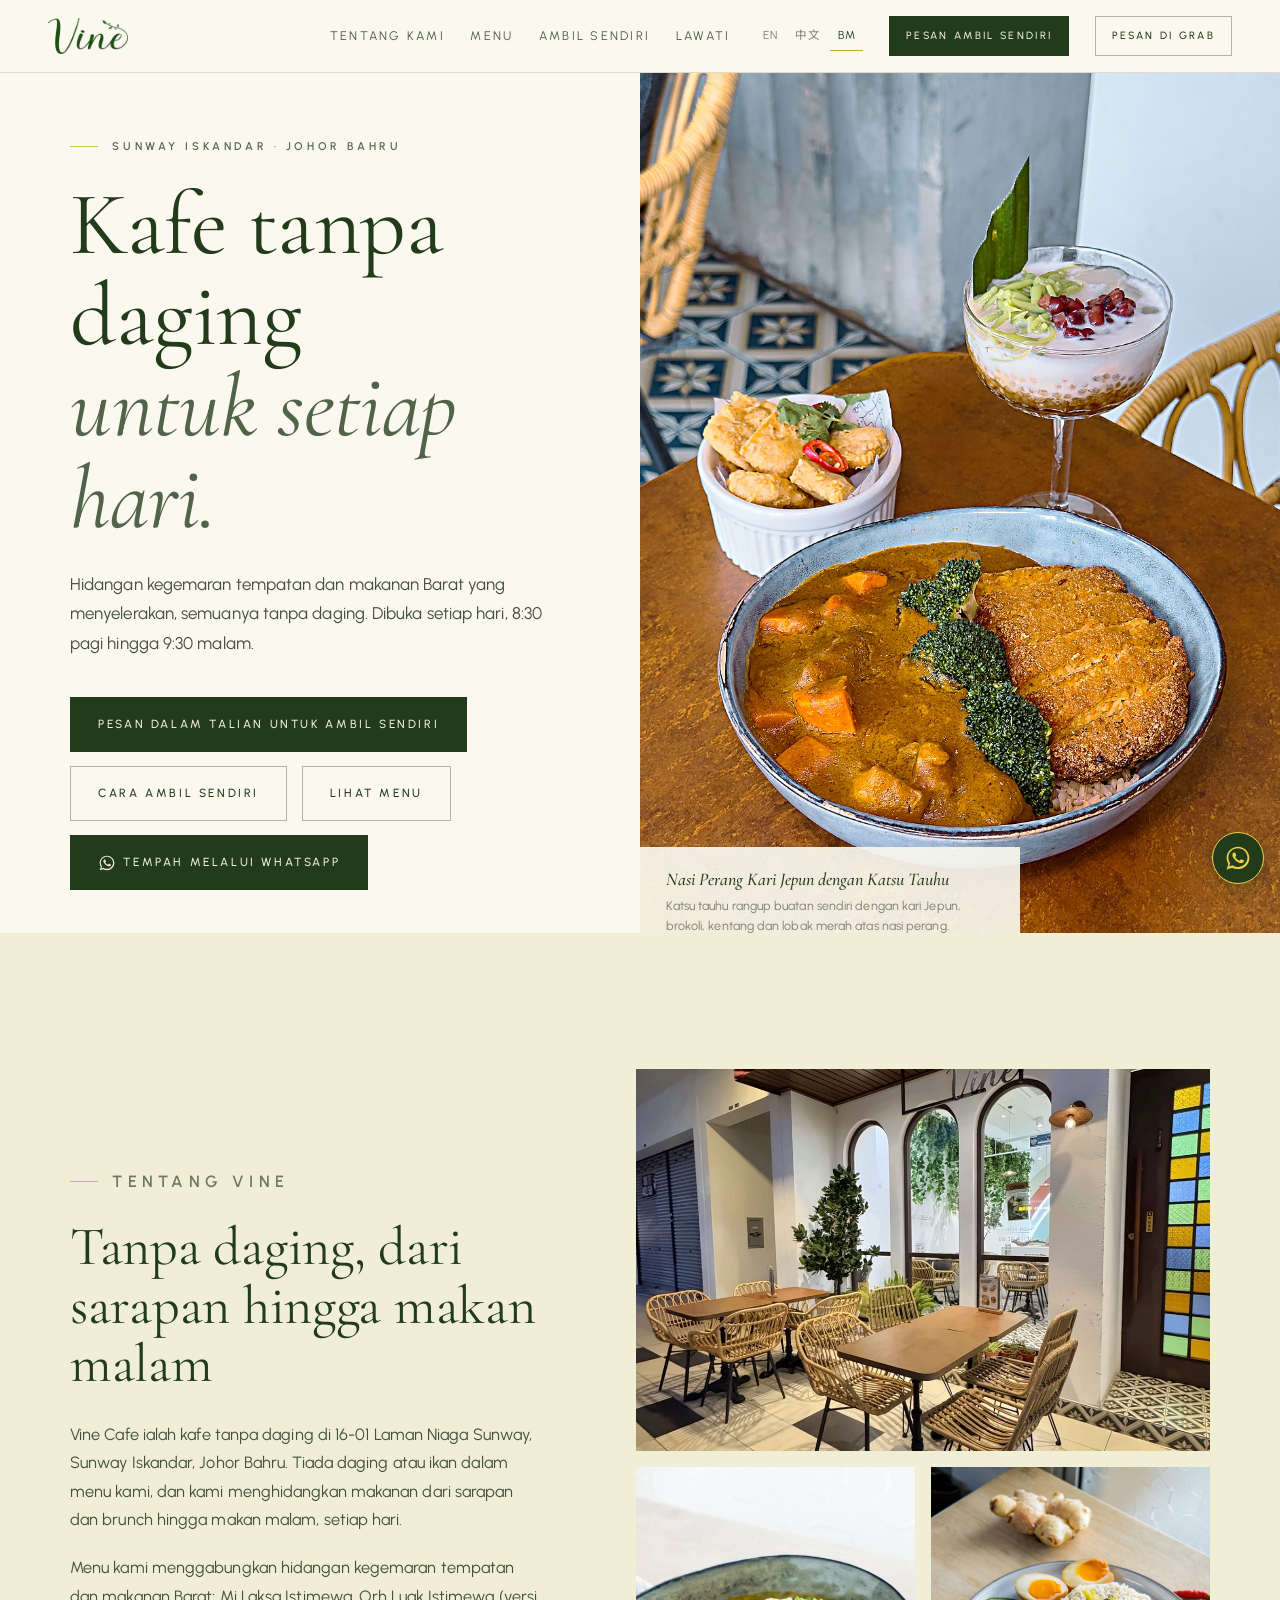
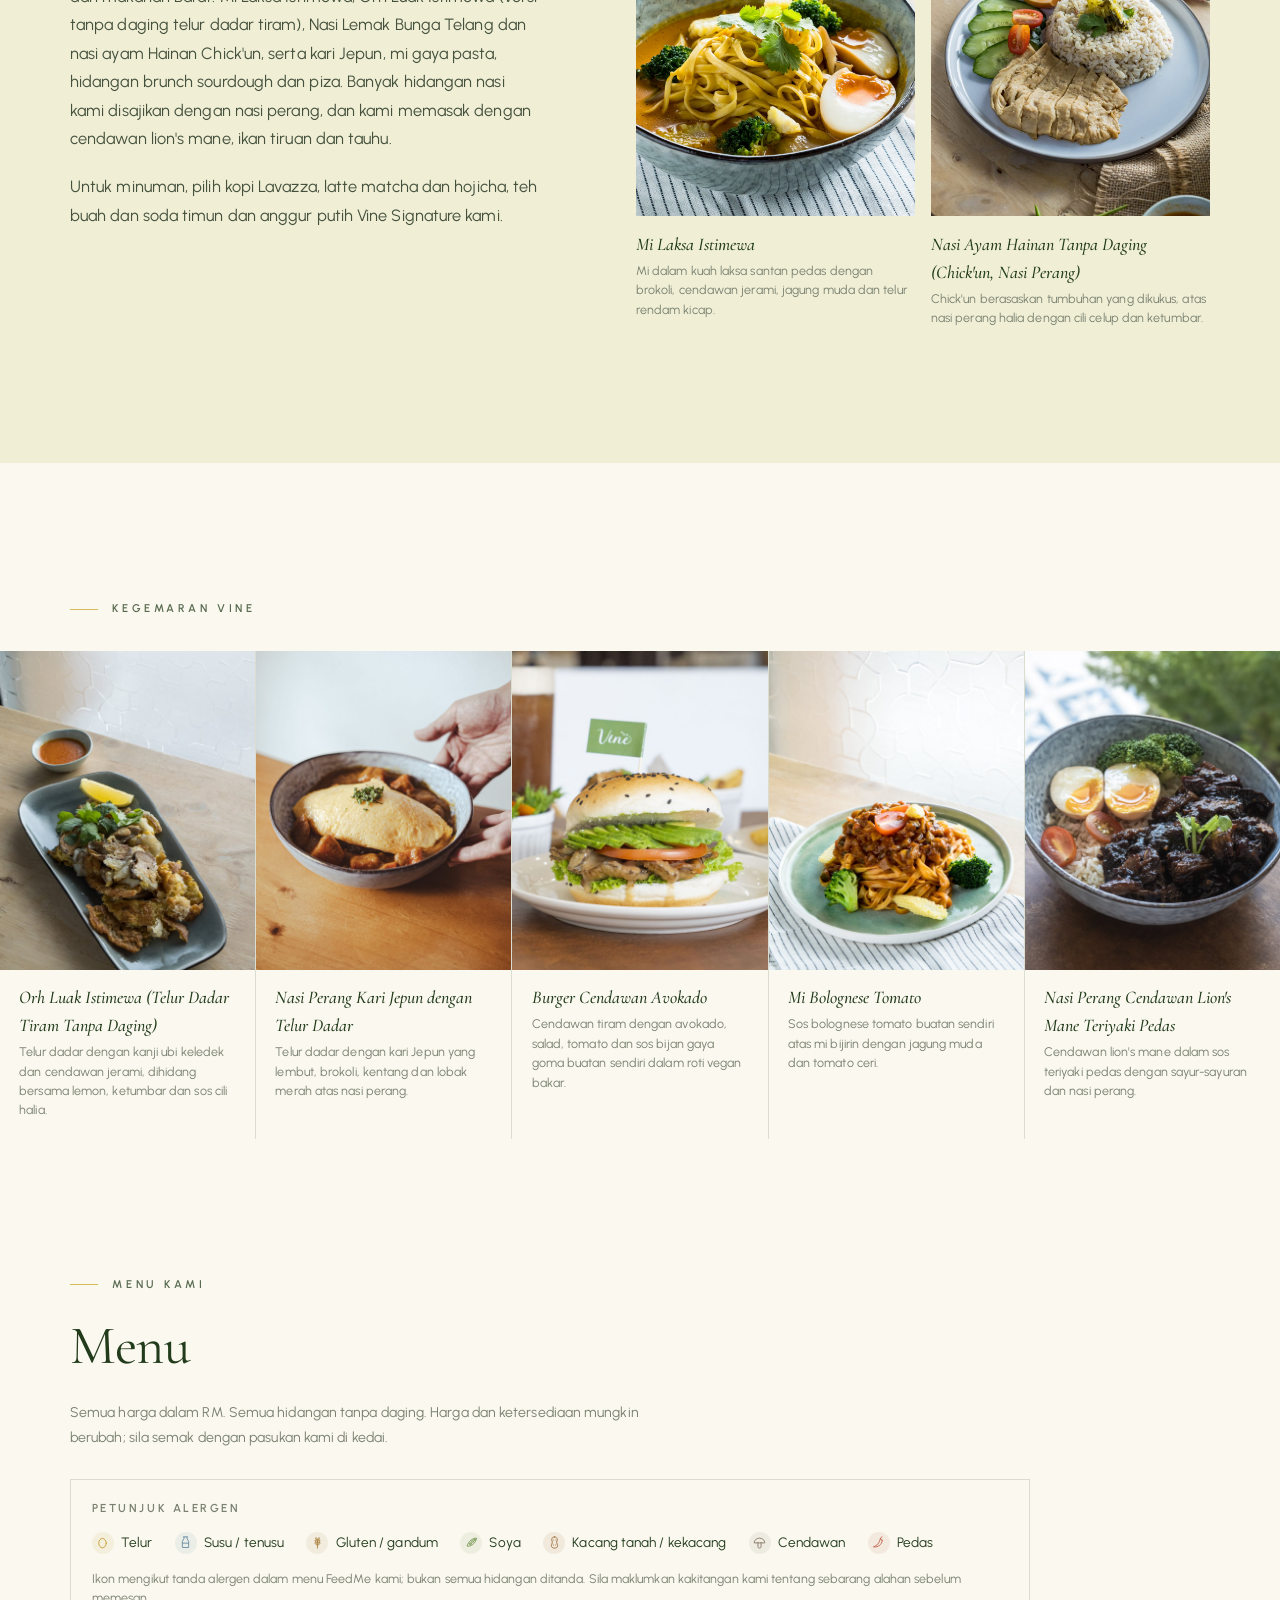
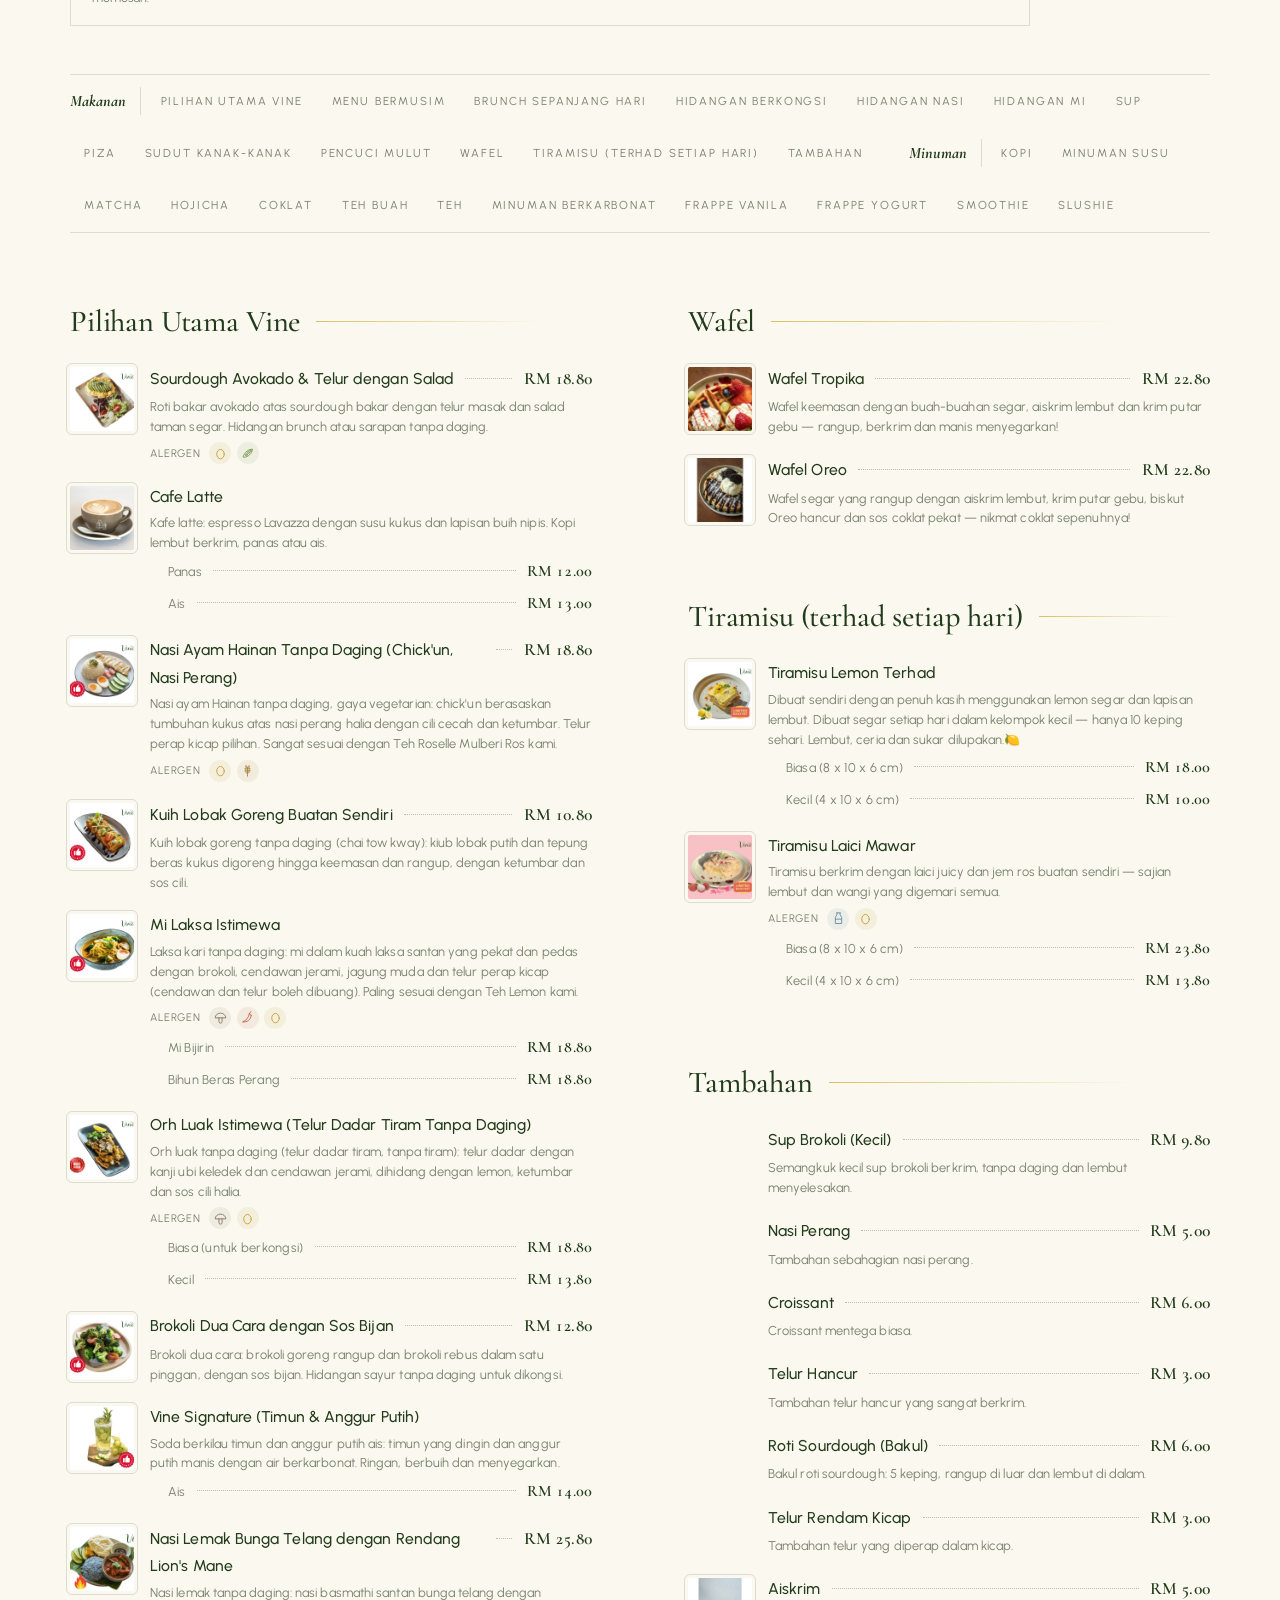
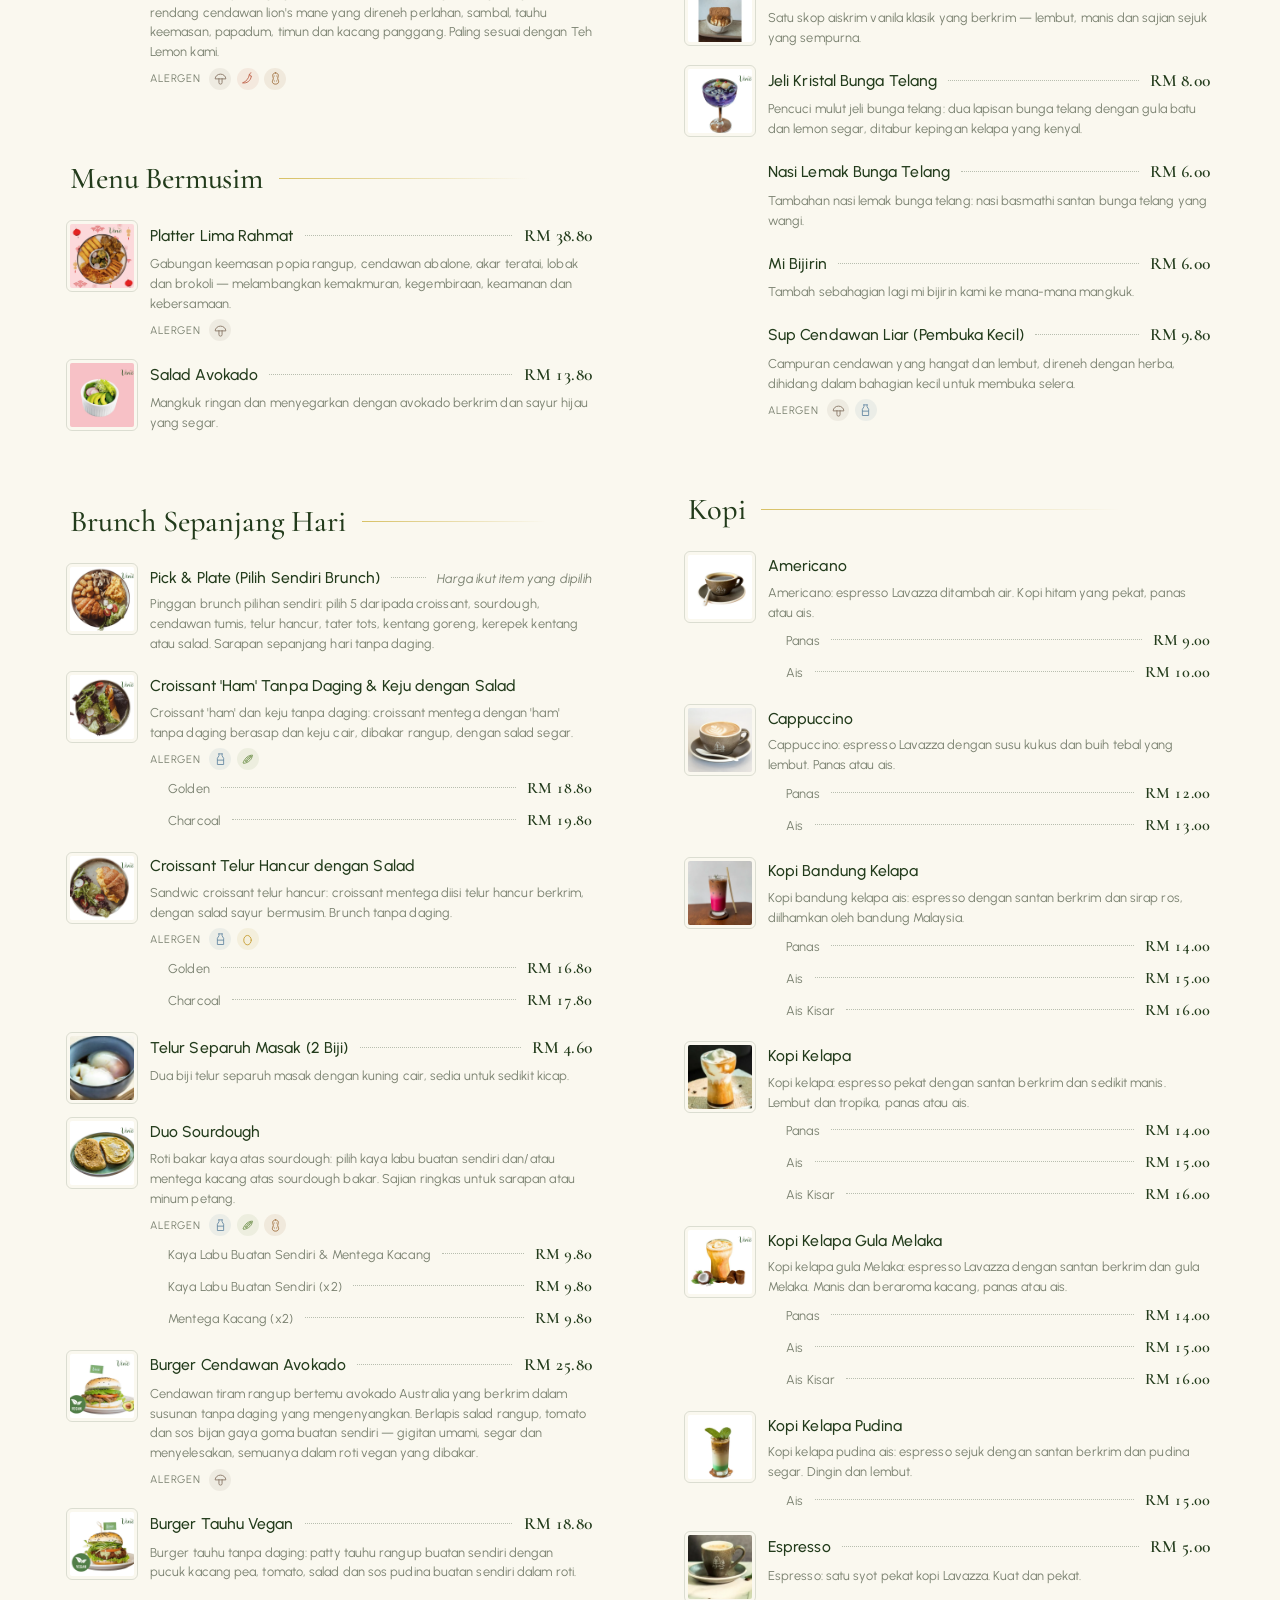
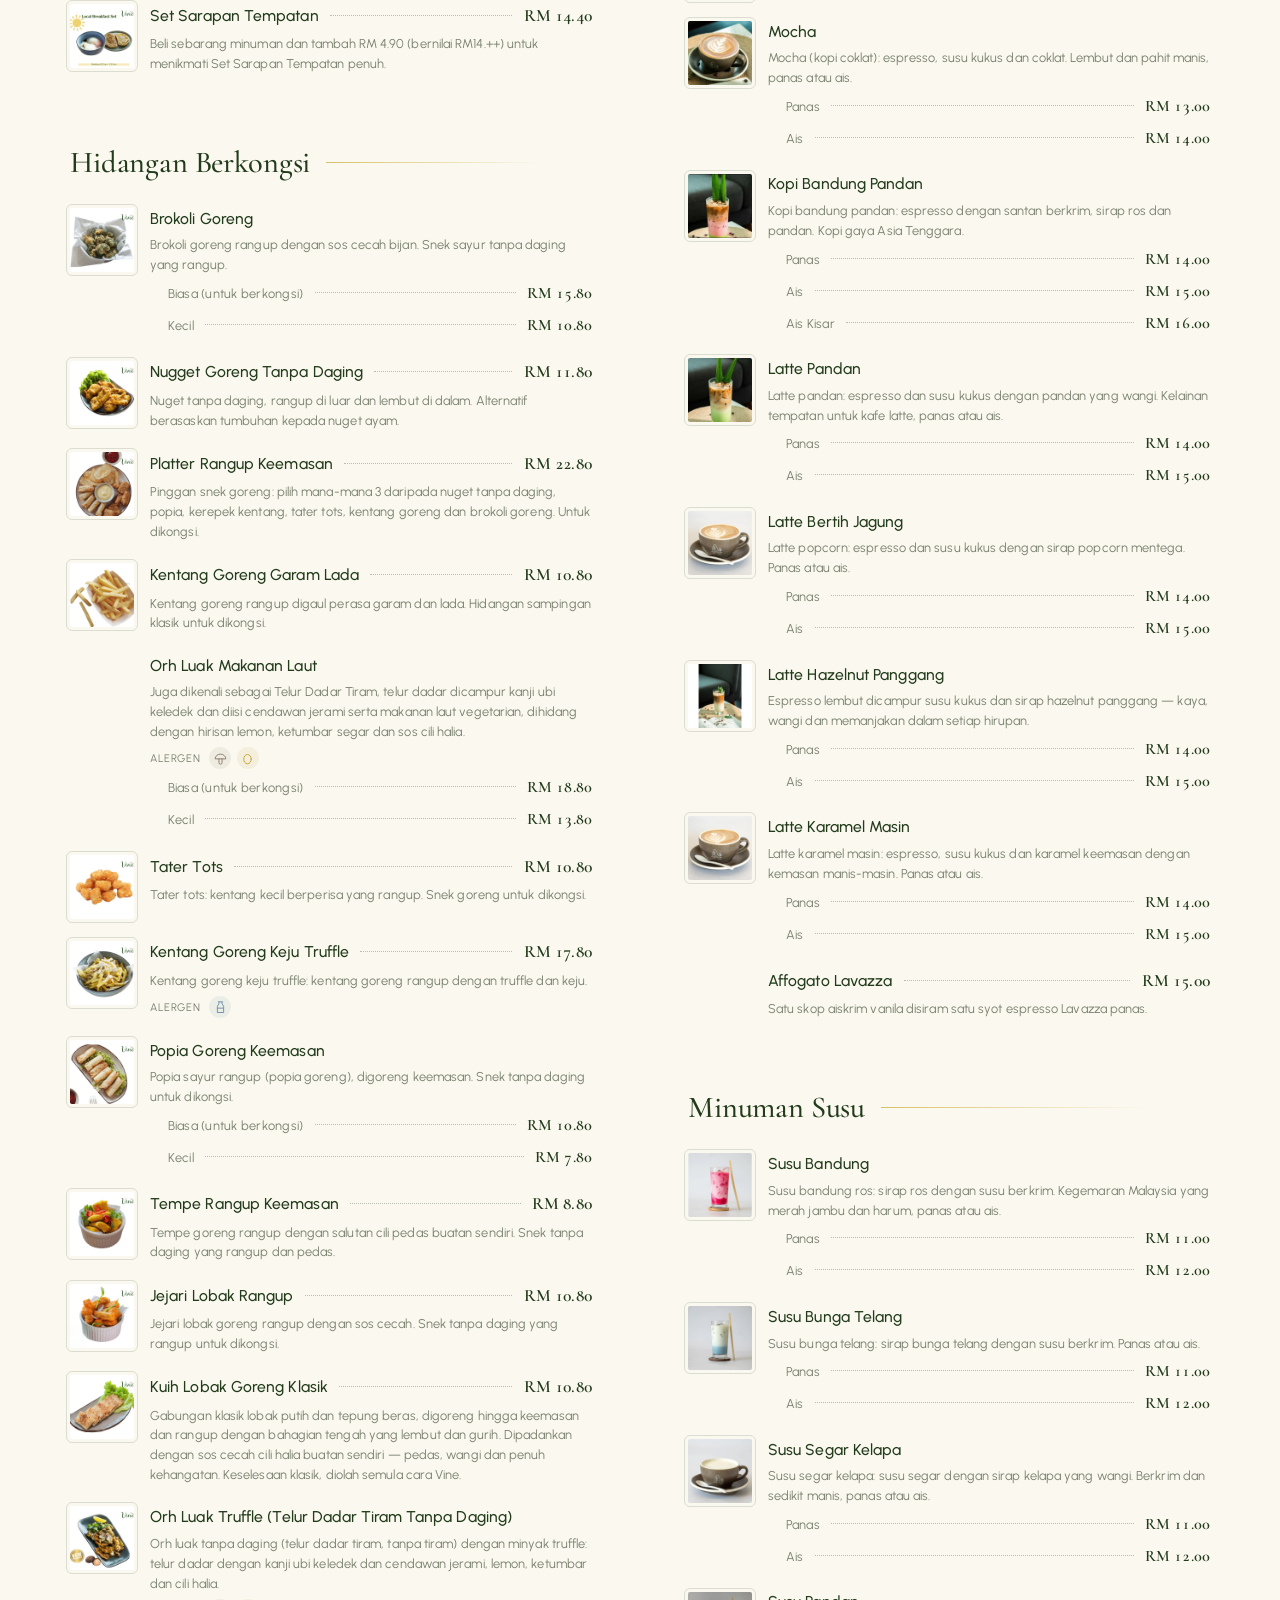
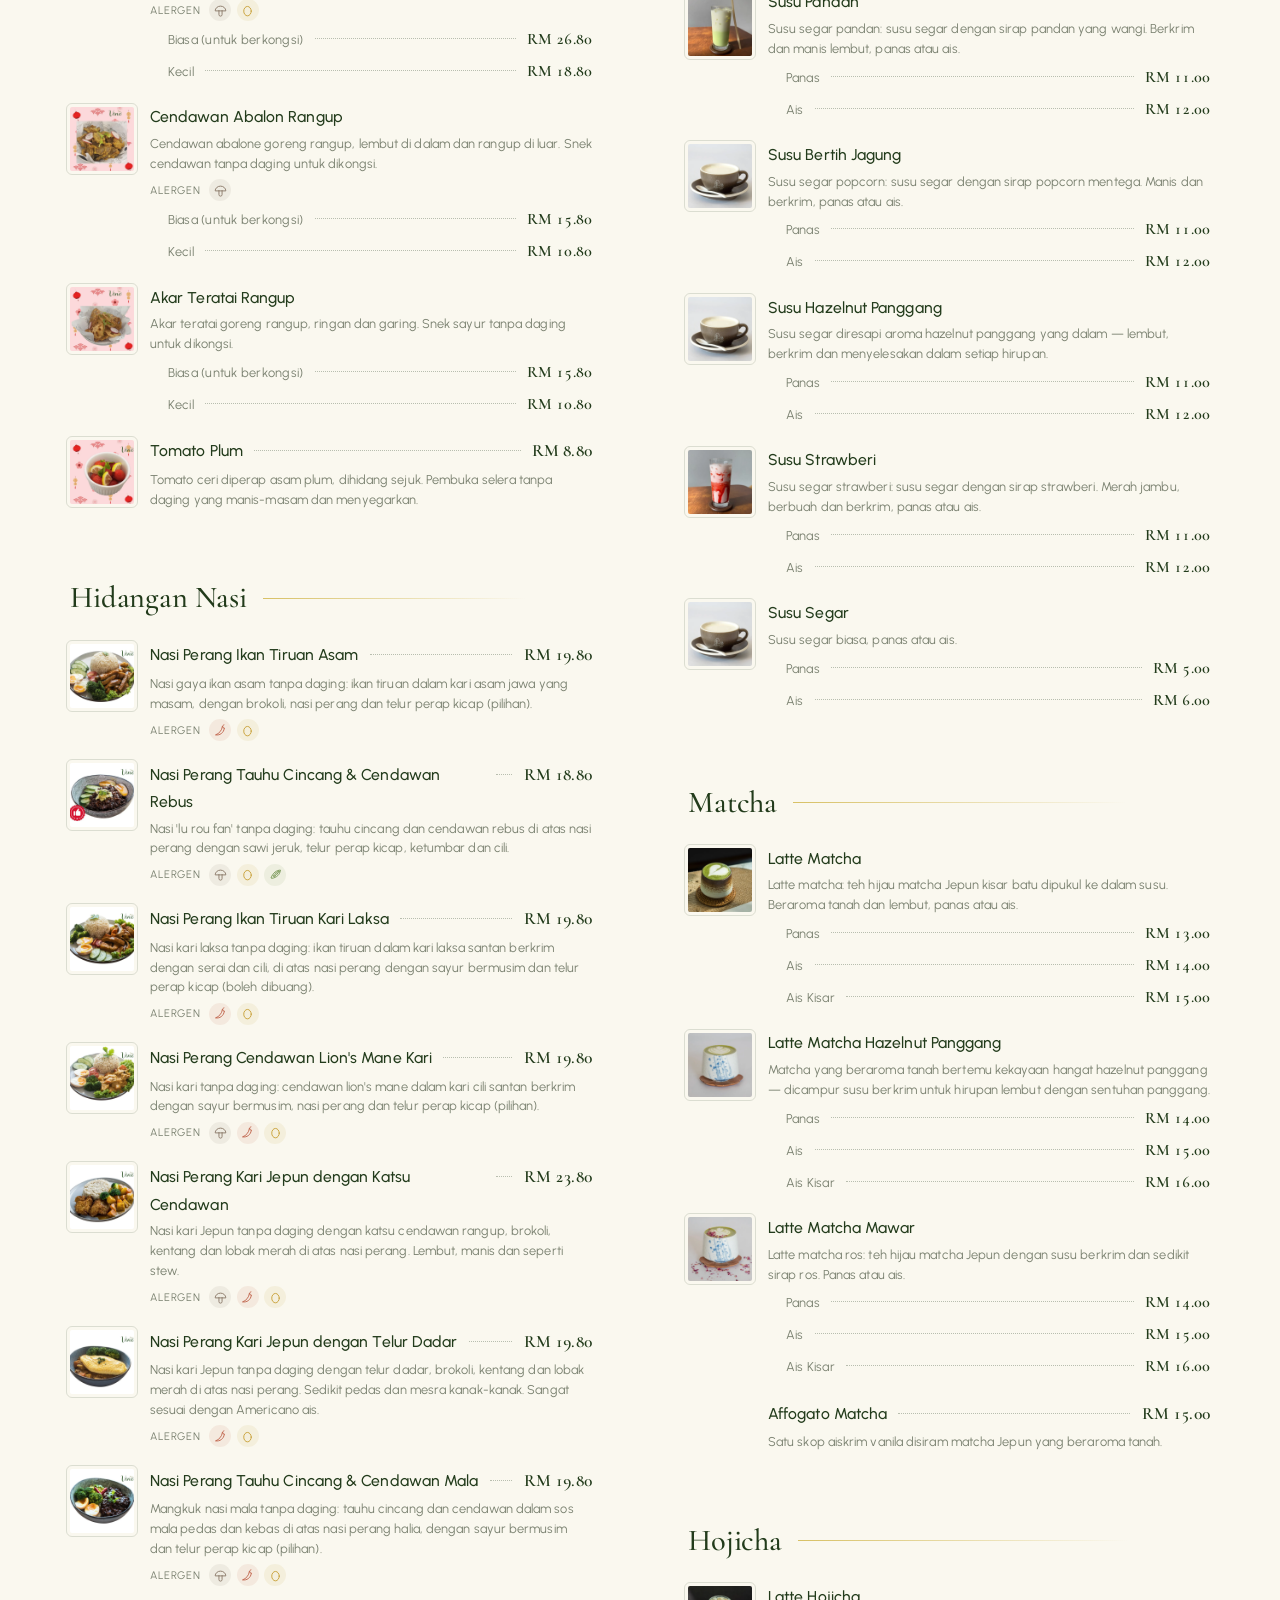
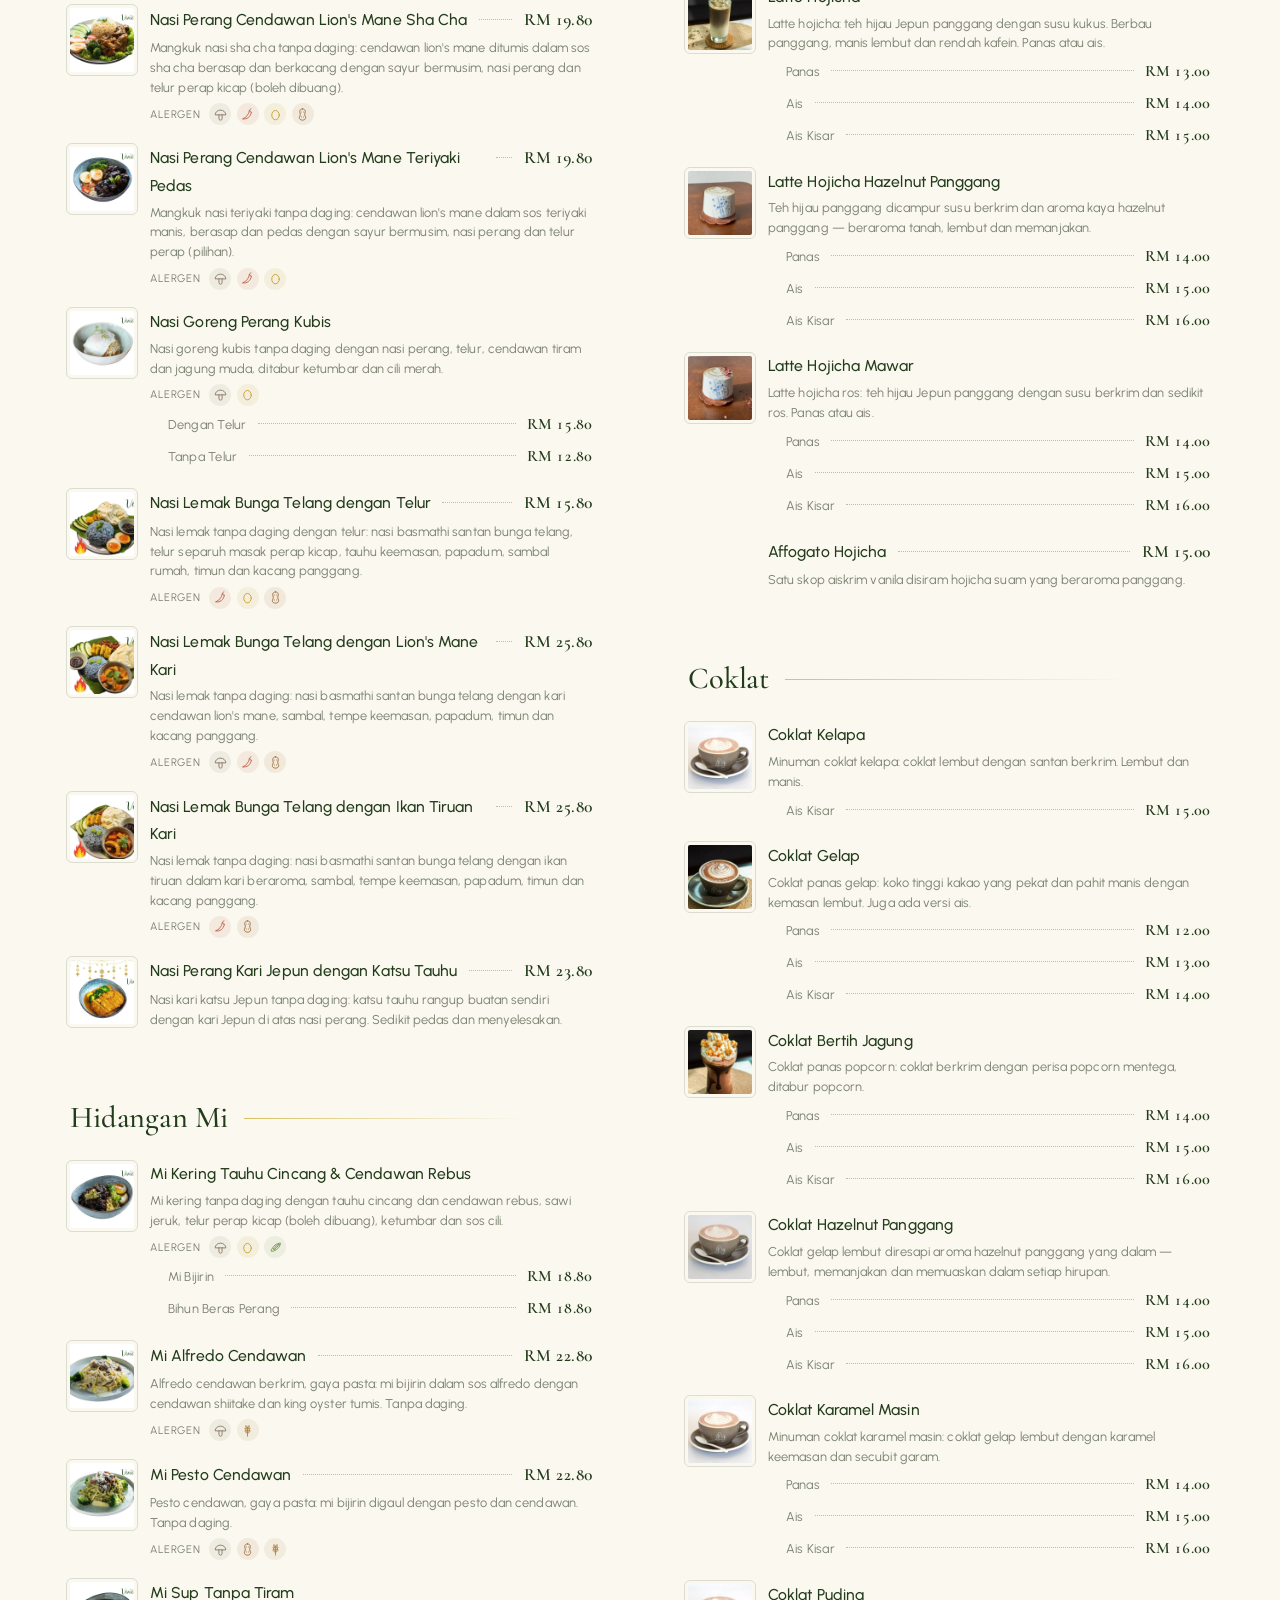
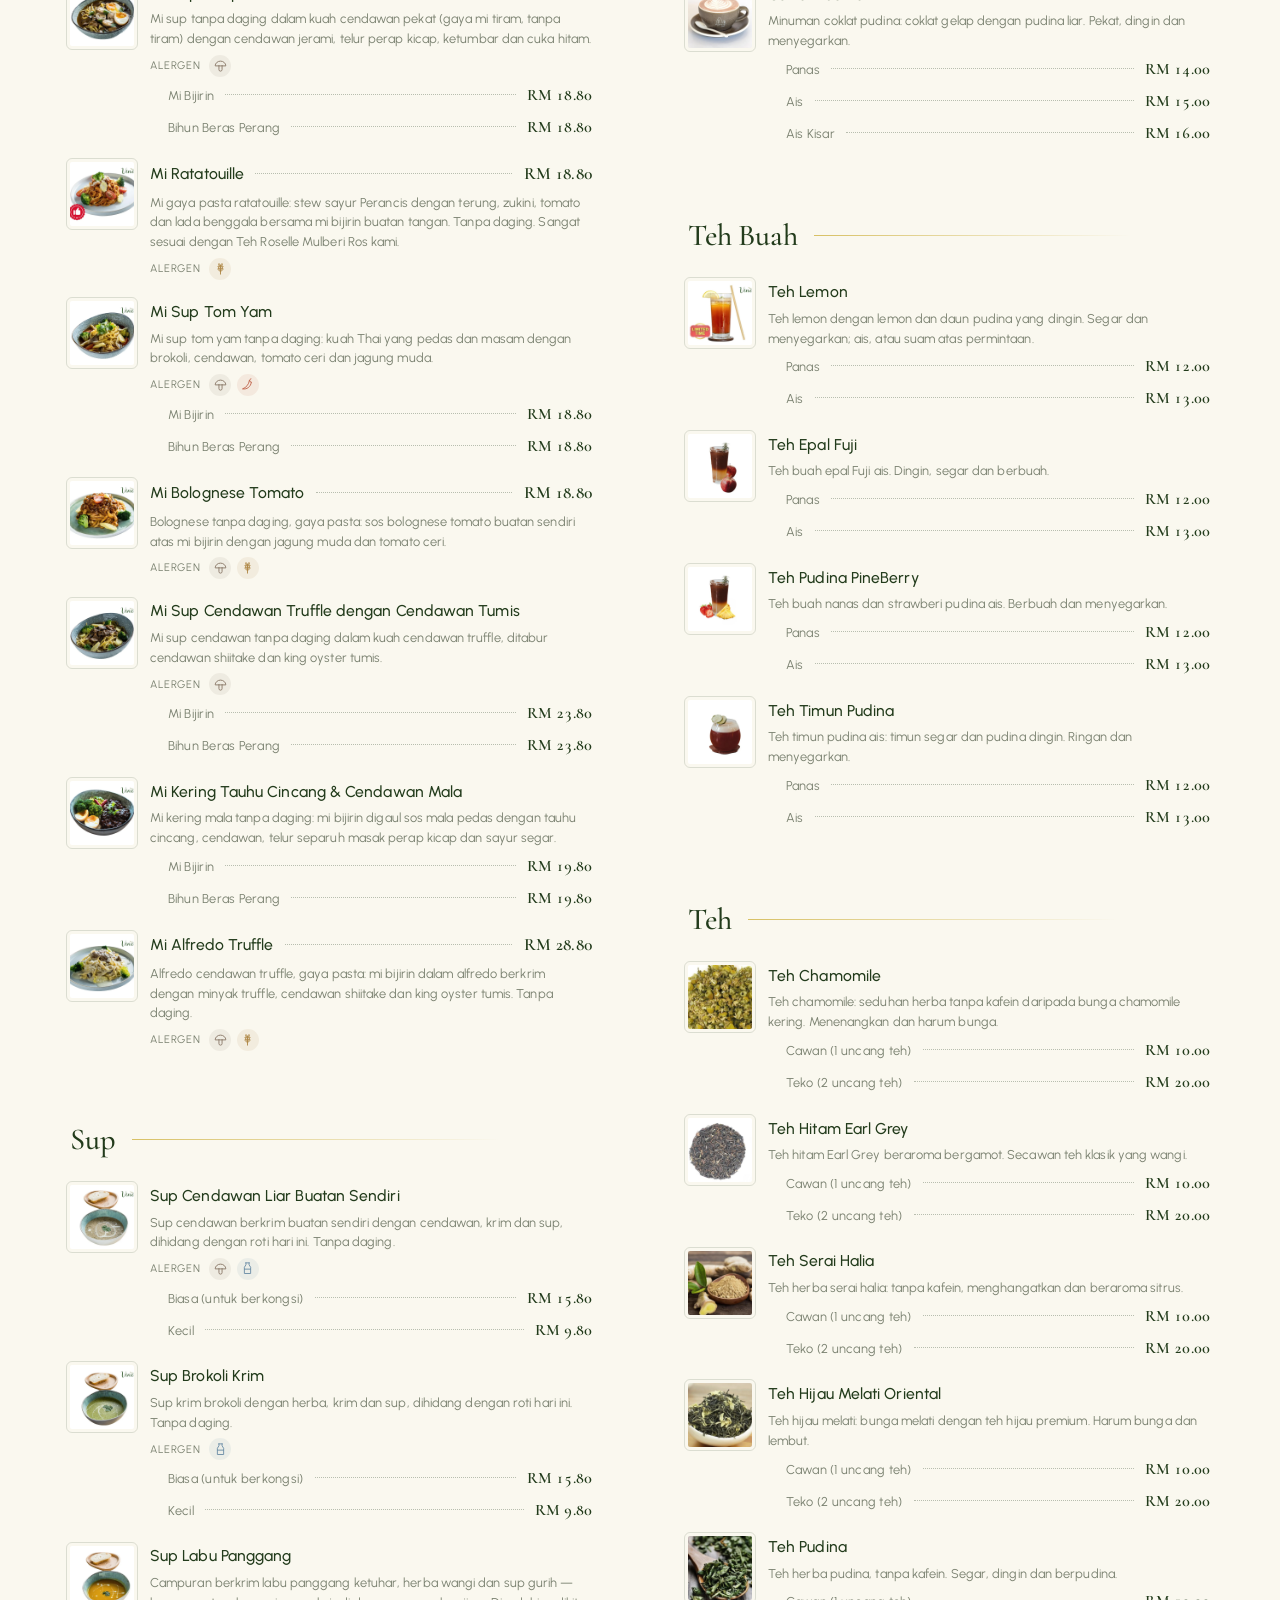
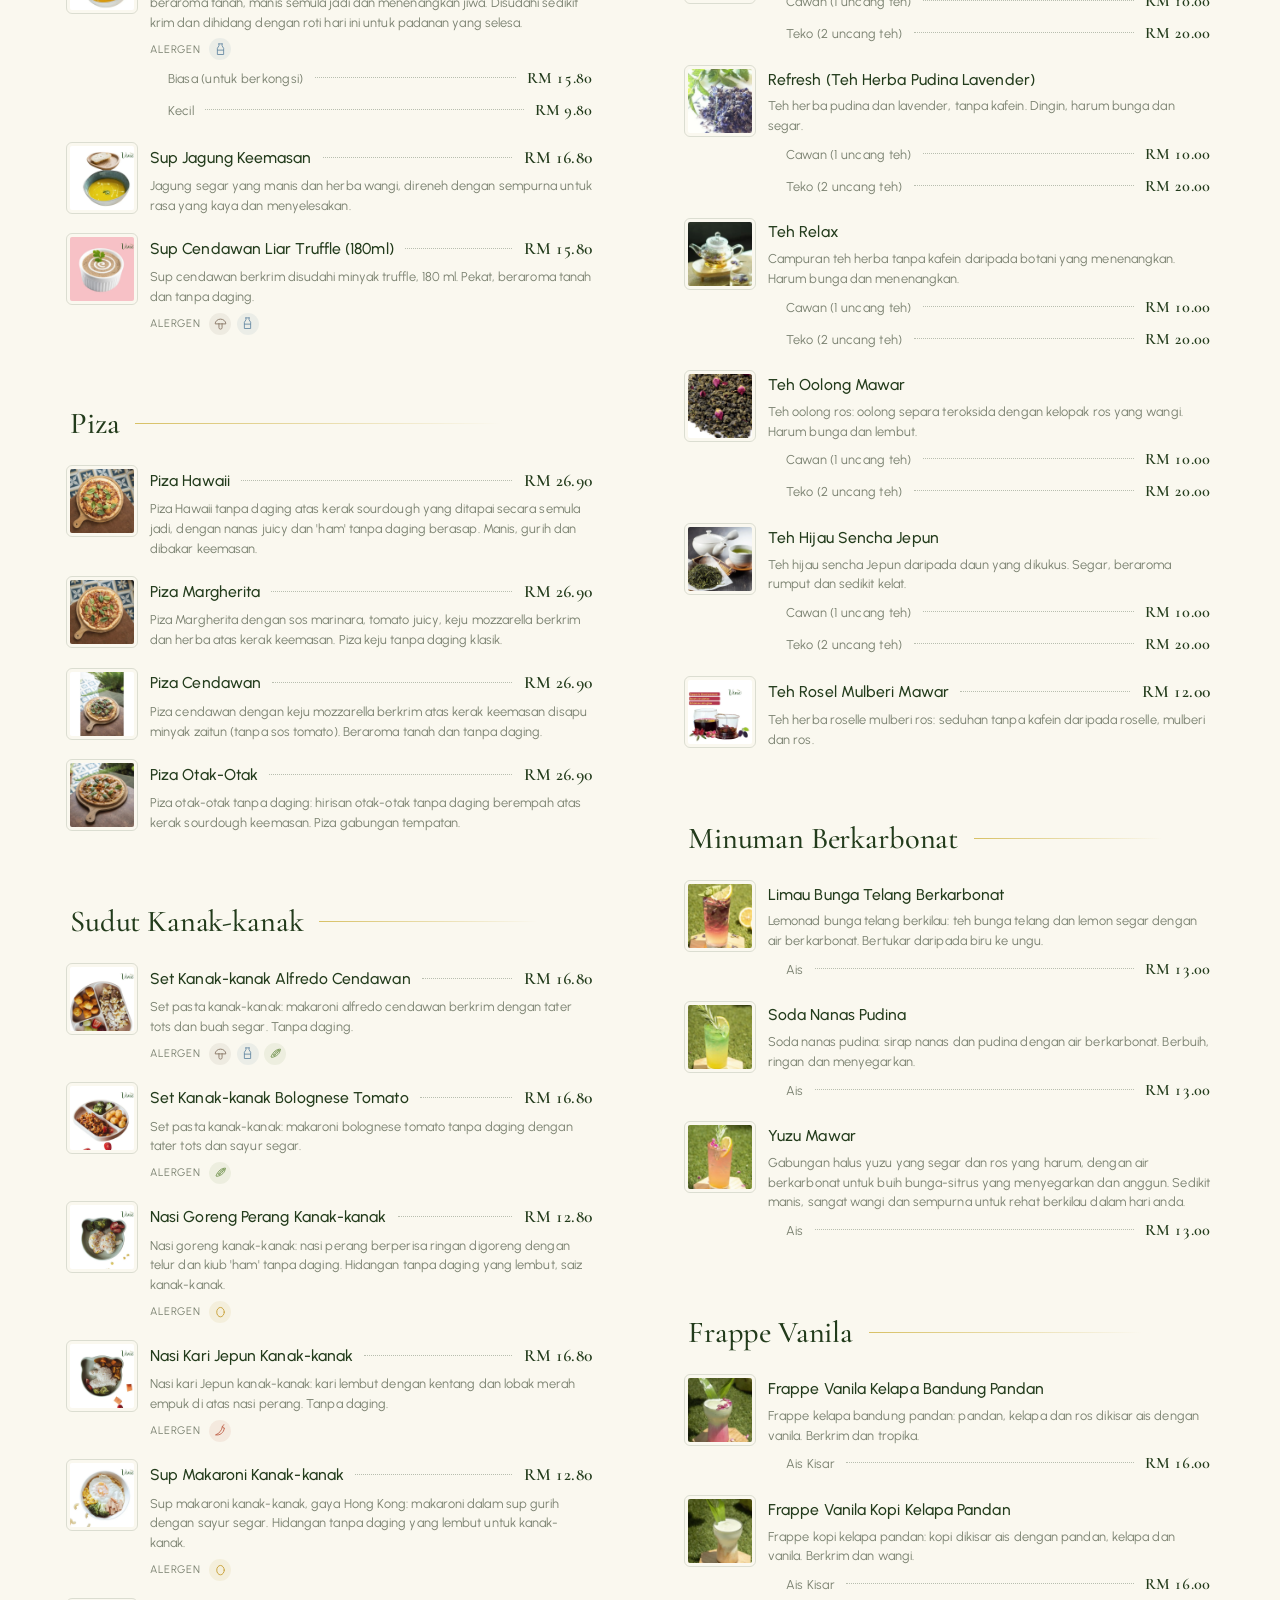
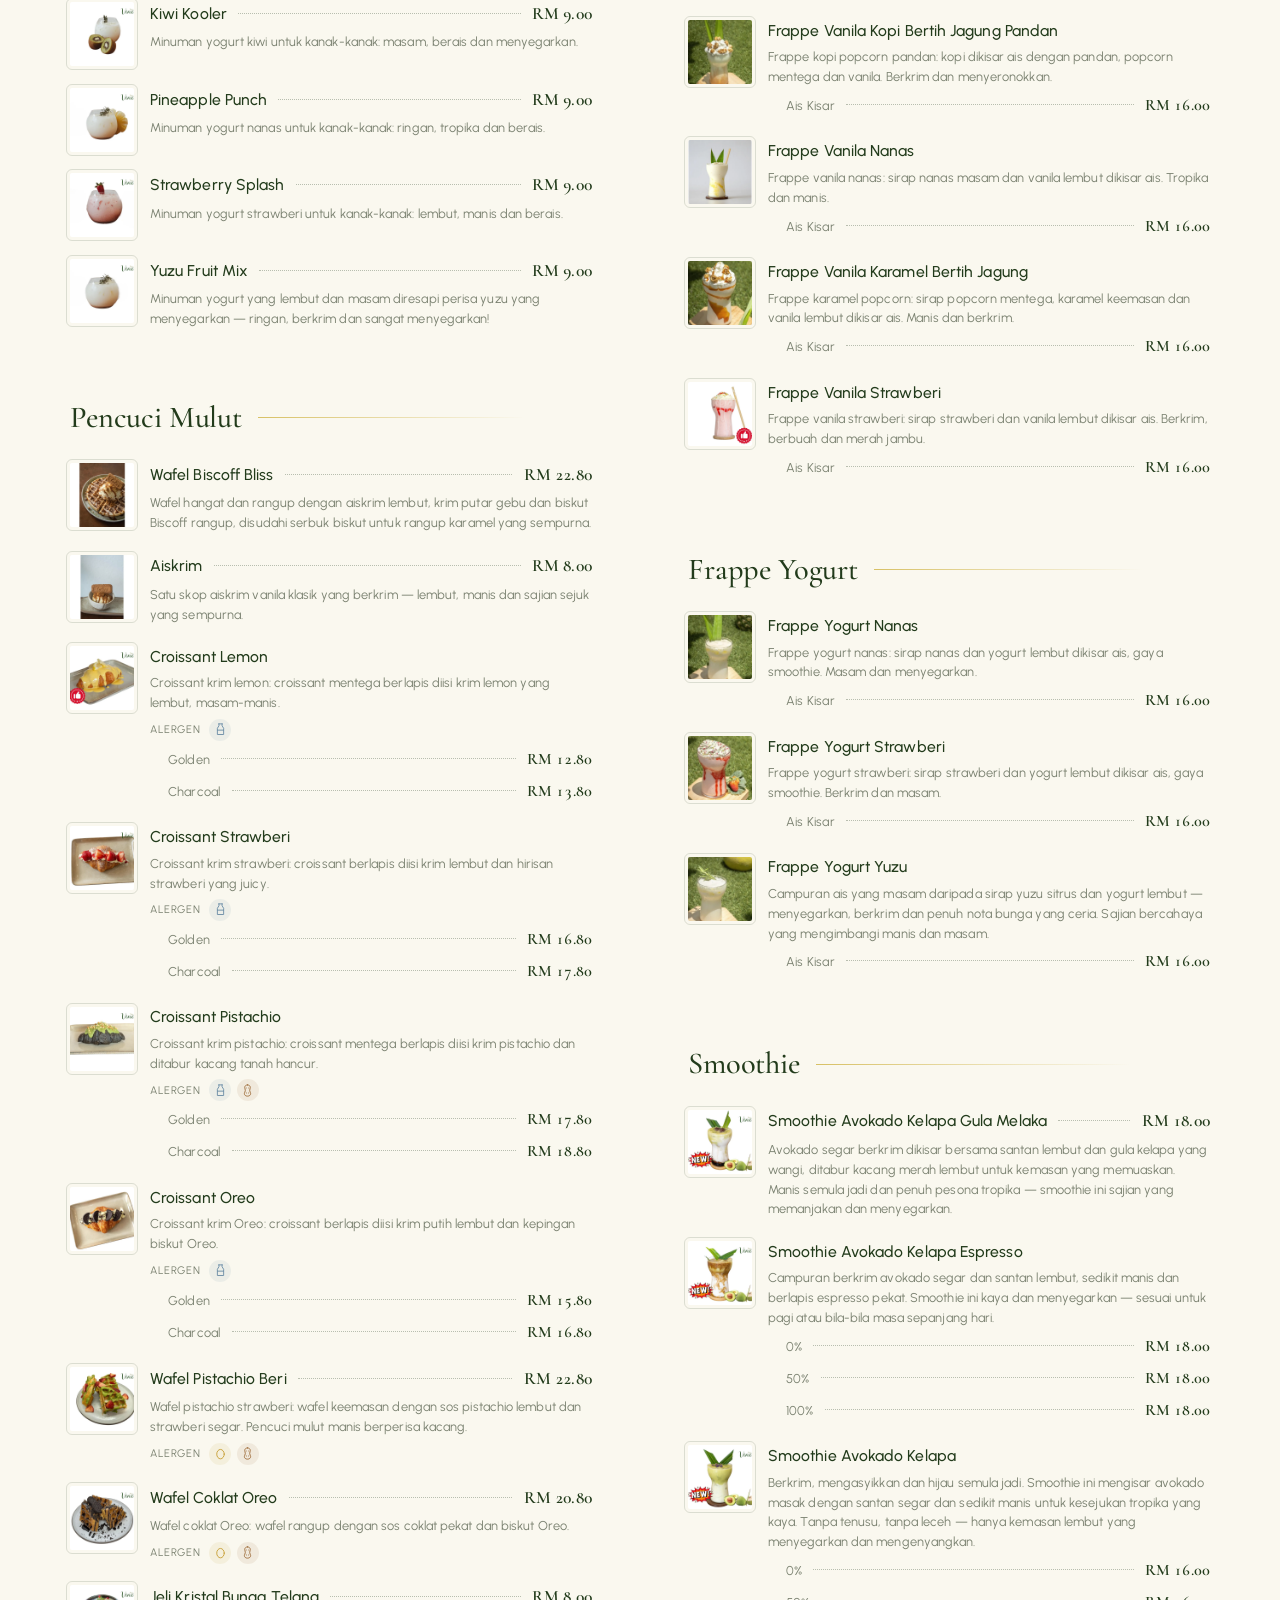
==== commit d7f9b9f1: "Add online ordering for self pickup via FeedMe Header/hero Order for pickup CTAs, /order page with s" ====
--- a/ms/index.html
+++ b/ms/index.html
@@ -3,6 +3,14 @@
 <head>
 <meta charset="utf-8">
 <meta name="viewport" content="width=device-width, initial-scale=1">
+<!-- Google tag (gtag.js) -->
+<script async src="https://www.googletagmanager.com/gtag/js?id=G-9BP1Q794FD"></script>
+<script>
+  window.dataLayer = window.dataLayer || [];
+  function gtag(){dataLayer.push(arguments);}
+  gtag('js', new Date());
+  gtag('config', 'G-9BP1Q794FD');
+</script>
 <meta name="google-site-verification" content="kWtaLQxx0SNw-jAAVspEpLX6ufDPlx9d5ZUkQongnqo" />
 <title>Vine Cafe | Kafe Tanpa Daging di Sunway Iskandar, Johor Bahru (JB)</title>
 <meta name="description" content="Kafe tanpa daging di Sunway Iskandar, Iskandar Puteri, JB. Makanan vegetarian dengan pilihan vegan: hidangan tempatan, brunch, piza dan kopi. Dibuka setiap hari, 8:30 pagi hingga 9:30 malam.">
@@ -33,9 +41,10 @@
 <body class="t-main">
 <header class="top">
   <a class="brand" href="#top"><img src="../images/vine_logo.png" alt="Vine Cafe logo" width="160" height="72"></a>
-  <nav class="links"><a href="#about"><span data-i18n data-zh="关于我们" data-ms="Tentang Kami">About</span></a><a href="#menu"><span data-i18n data-zh="菜单" data-ms="Menu">Menu</span></a><a href="#visit"><span data-i18n data-zh="到访" data-ms="Lawati">Visit</span></a>
+  <nav class="links"><a href="#about"><span data-i18n data-zh="关于我们" data-ms="Tentang Kami">About</span></a><a href="#menu"><span data-i18n data-zh="菜单" data-ms="Menu">Menu</span></a><a href="order/"><span data-i18n data-zh="自取" data-ms="Ambil sendiri">Pickup</span></a><a href="#visit"><span data-i18n data-zh="到访" data-ms="Lawati">Visit</span></a>
    <span class="lang" role="group" aria-label="Language"><button data-l="en" lang="en">EN</button><button data-l="zh" lang="zh-Hans">中文</button><button data-l="ms" lang="ms">BM</button></span>
-   <a class="btn sm" href="https://food.grab.com/my/en/restaurant/restaurant/1-C4DKAK4EA7LUEJ" target="_blank" rel="noopener"><span data-i18n data-zh="Grab 下单" data-ms="Pesan di Grab">Order on Grab</span></a></nav>
+   <a class="btn sm order" href="https://feedme.cc/63690347790c14001b624a60" target="_blank" rel="noopener"><span data-i18n data-zh="网上点餐自取" data-ms="Pesan ambil sendiri">Order for pickup</span></a>
+   <a class="btn sm ghost" href="https://food.grab.com/my/en/restaurant/restaurant/1-C4DKAK4EA7LUEJ" target="_blank" rel="noopener"><span data-i18n data-zh="Grab 下单" data-ms="Pesan di Grab">Order on Grab</span></a></nav>
 </header>
 <main id="top">
 <section class="hero">
@@ -43,7 +52,7 @@
     <p class="kicker"><span data-i18n data-zh="Sunway Iskandar · 新山" data-ms="Sunway Iskandar · Johor Bahru">Sunway Iskandar · Johor Bahru</span></p>
     <h1><span data-i18n data-zh="一家素食咖啡馆，" data-ms="Kafe tanpa daging">A meat-free cafe</span> <em><span data-i18n data-zh="天天都欢迎你。" data-ms="untuk setiap hari.">for every day.</span></em></h1>
     <p class="lead"><span data-i18n data-zh="本地风味与西式家常料理，道道素食。每天营业，早上 8:30 至晚上 9:30。" data-ms="Hidangan kegemaran tempatan dan makanan Barat yang menyelerakan, semuanya tanpa daging. Dibuka setiap hari, 8:30 pagi hingga 9:30 malam.">Local favourites and Western comfort food, all meat-free. Open daily, 8:30 AM to 9:30 PM.</span></p>
-    <div class="ctas"><a class="btn" href="#menu"><span data-i18n data-zh="查看菜单" data-ms="Lihat menu">See the menu</span></a><a class="btn ghost" href="#visit"><span data-i18n data-zh="找到我们" data-ms="Cari kami">Find us</span></a><a class="btn wa" href="https://wa.me/60134144199?text=Hi%20Vine%2C%20I%27d%20like%20to%20make%20a%20reservation." target="_blank" rel="noopener"><svg class="wa-ic" viewBox="0 0 32 32" width="18" height="18" aria-hidden="true" focusable="false"><path fill="currentColor" d="M16 3C8.8 3 3 8.7 3 15.8c0 2.5.7 4.9 2 7L3 29l6.4-2c2 1.1 4.3 1.7 6.6 1.7 7.2 0 13-5.7 13-12.8S23.2 3 16 3zm0 23.4c-2.1 0-4.1-.6-5.9-1.7l-.4-.3-3.8 1.2 1.2-3.7-.3-.4c-1.2-1.8-1.8-3.9-1.8-6 0-5.9 4.9-10.6 10.9-10.6s10.9 4.8 10.9 10.6S22 26.4 16 26.4zm6-7.9c-.3-.2-1.9-1-2.2-1.1-.3-.1-.5-.2-.7.2-.2.3-.8 1-1 1.2-.2.2-.4.2-.7.1-.3-.2-1.4-.5-2.6-1.6-1-.9-1.6-1.9-1.8-2.2-.2-.3 0-.5.1-.7l.5-.6c.2-.2.2-.4.3-.6.1-.2.1-.4 0-.6l-1-2.4c-.3-.6-.5-.5-.7-.5h-.6c-.2 0-.6.1-.9.4-.3.3-1.1 1.1-1.1 2.7s1.2 3.1 1.3 3.3c.2.2 2.3 3.5 5.5 4.9.8.3 1.4.5 1.9.7.8.2 1.5.2 2.1.1.6-.1 1.9-.8 2.2-1.5.3-.7.3-1.4.2-1.5-.1-.2-.3-.3-.6-.4z"/></svg><span data-i18n data-zh="透过 WhatsApp 订位" data-ms="Tempah melalui WhatsApp">Reserve on WhatsApp</span></a></div>
+    <div class="ctas"><a class="btn" href="https://feedme.cc/63690347790c14001b624a60" target="_blank" rel="noopener"><span data-i18n data-zh="网上点餐自取" data-ms="Pesan dalam talian untuk ambil sendiri">Order online for pickup</span></a><a class="btn ghost" href="order/"><span data-i18n data-zh="自取说明" data-ms="Cara ambil sendiri">How pickup works</span></a><a class="btn ghost" href="#menu"><span data-i18n data-zh="查看菜单" data-ms="Lihat menu">See the menu</span></a><a class="btn wa" href="https://wa.me/60134144199?text=Hi%20Vine%2C%20I%27d%20like%20to%20make%20a%20reservation." target="_blank" rel="noopener"><svg class="wa-ic" viewBox="0 0 32 32" width="18" height="18" aria-hidden="true" focusable="false"><path fill="currentColor" d="M16 3C8.8 3 3 8.7 3 15.8c0 2.5.7 4.9 2 7L3 29l6.4-2c2 1.1 4.3 1.7 6.6 1.7 7.2 0 13-5.7 13-12.8S23.2 3 16 3zm0 23.4c-2.1 0-4.1-.6-5.9-1.7l-.4-.3-3.8 1.2 1.2-3.7-.3-.4c-1.2-1.8-1.8-3.9-1.8-6 0-5.9 4.9-10.6 10.9-10.6s10.9 4.8 10.9 10.6S22 26.4 16 26.4zm6-7.9c-.3-.2-1.9-1-2.2-1.1-.3-.1-.5-.2-.7.2-.2.3-.8 1-1 1.2-.2.2-.4.2-.7.1-.3-.2-1.4-.5-2.6-1.6-1-.9-1.6-1.9-1.8-2.2-.2-.3 0-.5.1-.7l.5-.6c.2-.2.2-.4.3-.6.1-.2.1-.4 0-.6l-1-2.4c-.3-.6-.5-.5-.7-.5h-.6c-.2 0-.6.1-.9.4-.3.3-1.1 1.1-1.1 2.7s1.2 3.1 1.3 3.3c.2.2 2.3 3.5 5.5 4.9.8.3 1.4.5 1.9.7.8.2 1.5.2 2.1.1.6-.1 1.9-.8 2.2-1.5.3-.7.3-1.4.2-1.5-.1-.2-.3-.3-.6-.4z"/></svg><span data-i18n data-zh="透过 WhatsApp 订位" data-ms="Tempah melalui WhatsApp">Reserve on WhatsApp</span></a></div>
   </div>
   <div class="hero-img"><figure class="hero-fig"><picture><source media="(max-width:899px)" srcset="../images/hero/hero_curry_katsu_mobile.jpg"><img src="../images/hero_curry_katsu.jpg" fetchpriority="high" alt="Japanese Curry Brown Rice with Tofu Katsu" width="1040" height="1300"></picture><figcaption><b data-i18n data-zh="日式咖喱炸豆腐排糙米饭" data-ms="Nasi Perang Kari Jepun dengan Katsu Tauhu">Japanese Curry Brown Rice with Tofu Katsu</b><span class="cap-d" data-i18n data-zh="自制香脆炸豆腐排配日式咖喱、西兰花、马铃薯和胡萝卜，盖在糙米饭上。" data-ms="Katsu tauhu rangup buatan sendiri dengan kari Jepun, brokoli, kentang dan lobak merah atas nasi perang.">Crispy housemade tofu katsu with Japanese curry, broccoli, potato and carrot over brown rice.</span></figcaption></figure></div>
 </section>
@@ -75,8 +84,8 @@
       <dt><span data-i18n data-zh="订位" data-ms="Tempahan">Reservations</span></dt><dd><a class="wa-num" href="https://wa.me/60134144199?text=Hi%20Vine%2C%20I%27d%20like%20to%20make%20a%20reservation." target="_blank" rel="noopener"><svg class="wa-ic" viewBox="0 0 32 32" width="18" height="18" aria-hidden="true" focusable="false"><path fill="currentColor" d="M16 3C8.8 3 3 8.7 3 15.8c0 2.5.7 4.9 2 7L3 29l6.4-2c2 1.1 4.3 1.7 6.6 1.7 7.2 0 13-5.7 13-12.8S23.2 3 16 3zm0 23.4c-2.1 0-4.1-.6-5.9-1.7l-.4-.3-3.8 1.2 1.2-3.7-.3-.4c-1.2-1.8-1.8-3.9-1.8-6 0-5.9 4.9-10.6 10.9-10.6s10.9 4.8 10.9 10.6S22 26.4 16 26.4zm6-7.9c-.3-.2-1.9-1-2.2-1.1-.3-.1-.5-.2-.7.2-.2.3-.8 1-1 1.2-.2.2-.4.2-.7.1-.3-.2-1.4-.5-2.6-1.6-1-.9-1.6-1.9-1.8-2.2-.2-.3 0-.5.1-.7l.5-.6c.2-.2.2-.4.3-.6.1-.2.1-.4 0-.6l-1-2.4c-.3-.6-.5-.5-.7-.5h-.6c-.2 0-.6.1-.9.4-.3.3-1.1 1.1-1.1 2.7s1.2 3.1 1.3 3.3c.2.2 2.3 3.5 5.5 4.9.8.3 1.4.5 1.9.7.8.2 1.5.2 2.1.1.6-.1 1.9-.8 2.2-1.5.3-.7.3-1.4.2-1.5-.1-.2-.3-.3-.6-.4z"/></svg>WhatsApp +60 13-414 4199</a></dd>
       <dt><span data-i18n data-zh="地址" data-ms="Alamat">Address</span></dt><dd>16-01, Laman Niaga Sunway, Persiaran Medini 3,<br>Sunway Iskandar, 79250 Iskandar Puteri, Johor</dd>
     </dl>
-    <div class="ctas"><a class="btn wa" href="https://wa.me/60134144199?text=Hi%20Vine%2C%20I%27d%20like%20to%20make%20a%20reservation." target="_blank" rel="noopener"><svg class="wa-ic" viewBox="0 0 32 32" width="18" height="18" aria-hidden="true" focusable="false"><path fill="currentColor" d="M16 3C8.8 3 3 8.7 3 15.8c0 2.5.7 4.9 2 7L3 29l6.4-2c2 1.1 4.3 1.7 6.6 1.7 7.2 0 13-5.7 13-12.8S23.2 3 16 3zm0 23.4c-2.1 0-4.1-.6-5.9-1.7l-.4-.3-3.8 1.2 1.2-3.7-.3-.4c-1.2-1.8-1.8-3.9-1.8-6 0-5.9 4.9-10.6 10.9-10.6s10.9 4.8 10.9 10.6S22 26.4 16 26.4zm6-7.9c-.3-.2-1.9-1-2.2-1.1-.3-.1-.5-.2-.7.2-.2.3-.8 1-1 1.2-.2.2-.4.2-.7.1-.3-.2-1.4-.5-2.6-1.6-1-.9-1.6-1.9-1.8-2.2-.2-.3 0-.5.1-.7l.5-.6c.2-.2.2-.4.3-.6.1-.2.1-.4 0-.6l-1-2.4c-.3-.6-.5-.5-.7-.5h-.6c-.2 0-.6.1-.9.4-.3.3-1.1 1.1-1.1 2.7s1.2 3.1 1.3 3.3c.2.2 2.3 3.5 5.5 4.9.8.3 1.4.5 1.9.7.8.2 1.5.2 2.1.1.6-.1 1.9-.8 2.2-1.5.3-.7.3-1.4.2-1.5-.1-.2-.3-.3-.6-.4z"/></svg><span data-i18n data-zh="透过 WhatsApp 订位" data-ms="Tempah melalui WhatsApp">Reserve on WhatsApp</span></a><a class="btn ghost" href="https://www.google.com/maps/search/?api=1&query=Vine+Cafe+Sunway+Iskandar" target="_blank" rel="noopener"><span data-i18n data-zh="在 Google 地图打开" data-ms="Buka di Google Maps">Open in Google Maps</span></a><a class="btn ghost" href="https://food.grab.com/my/en/restaurant/restaurant/1-C4DKAK4EA7LUEJ" target="_blank" rel="noopener"><span data-i18n data-zh="在 GrabFood 下单" data-ms="Pesan di GrabFood">Order on GrabFood</span></a></div>
-    <div class="good"><h3><span data-i18n data-zh="实用信息" data-ms="Perlu tahu">Good to know</span></h3><ul><li><span data-i18n data-zh="每天早上 8:30 – 晚上 9:30（星期三照常营业）" data-ms="Setiap hari, 8:30 pagi – 9:30 malam (termasuk hari Rabu)">Daily, 8:30 AM – 9:30 PM (including Wednesdays)</span></li><li><span data-i18n data-zh="堂食或外带皆可。订位或外带请 WhatsApp +60 13-414 4199。" data-ms="Makan di sini atau bungkus. WhatsApp +60 13-414 4199 untuk tempah meja atau pesan bungkus.">Dine in or take away. WhatsApp +60 13-414 4199 to book a table or order takeaway.</span></li><li><span data-i18n data-zh="外送：可在 GrabFood 下单。" data-ms="Penghantaran: pesan melalui GrabFood.">Delivery: order on GrabFood.</span></li><li><span data-i18n data-zh="所有餐点均为素食（不含肉）。部分餐点含蛋或奶制品，许多可以去蛋或去奶，点餐时请告诉我们的同事。" data-ms="Semua hidangan tanpa daging. Sesetengah hidangan mengandungi telur atau tenusu; banyak yang boleh dibuat tanpa telur atau tenusu, jadi tanya pasukan kami semasa memesan.">Everything is meat-free. Some dishes contain egg or dairy; many can be made without egg or dairy, so just ask our team when you order.</span></li><li><span data-i18n data-zh="店外设有免费停车位。" data-ms="Tempat letak kereta percuma betul-betul di luar.">Free parking right outside.</span></li><li><span data-i18n data-zh="位于依斯干达公主城 Sunway Iskandar，靠近 Medini 办公区。" data-ms="Di Sunway Iskandar, Iskandar Puteri, berhampiran pejabat-pejabat Medini.">In Sunway Iskandar, Iskandar Puteri, close to the Medini offices.</span></li></ul></div>
+    <div class="ctas"><a class="btn" href="https://feedme.cc/63690347790c14001b624a60" target="_blank" rel="noopener"><span data-i18n data-zh="网上点餐自取" data-ms="Pesan dalam talian untuk ambil sendiri">Order online for pickup</span></a><a class="btn wa" href="https://wa.me/60134144199?text=Hi%20Vine%2C%20I%27d%20like%20to%20make%20a%20reservation." target="_blank" rel="noopener"><svg class="wa-ic" viewBox="0 0 32 32" width="18" height="18" aria-hidden="true" focusable="false"><path fill="currentColor" d="M16 3C8.8 3 3 8.7 3 15.8c0 2.5.7 4.9 2 7L3 29l6.4-2c2 1.1 4.3 1.7 6.6 1.7 7.2 0 13-5.7 13-12.8S23.2 3 16 3zm0 23.4c-2.1 0-4.1-.6-5.9-1.7l-.4-.3-3.8 1.2 1.2-3.7-.3-.4c-1.2-1.8-1.8-3.9-1.8-6 0-5.9 4.9-10.6 10.9-10.6s10.9 4.8 10.9 10.6S22 26.4 16 26.4zm6-7.9c-.3-.2-1.9-1-2.2-1.1-.3-.1-.5-.2-.7.2-.2.3-.8 1-1 1.2-.2.2-.4.2-.7.1-.3-.2-1.4-.5-2.6-1.6-1-.9-1.6-1.9-1.8-2.2-.2-.3 0-.5.1-.7l.5-.6c.2-.2.2-.4.3-.6.1-.2.1-.4 0-.6l-1-2.4c-.3-.6-.5-.5-.7-.5h-.6c-.2 0-.6.1-.9.4-.3.3-1.1 1.1-1.1 2.7s1.2 3.1 1.3 3.3c.2.2 2.3 3.5 5.5 4.9.8.3 1.4.5 1.9.7.8.2 1.5.2 2.1.1.6-.1 1.9-.8 2.2-1.5.3-.7.3-1.4.2-1.5-.1-.2-.3-.3-.6-.4z"/></svg><span data-i18n data-zh="透过 WhatsApp 订位" data-ms="Tempah melalui WhatsApp">Reserve on WhatsApp</span></a><a class="btn ghost" href="https://www.google.com/maps/search/?api=1&query=Vine+Cafe+Sunway+Iskandar" target="_blank" rel="noopener"><span data-i18n data-zh="在 Google 地图打开" data-ms="Buka di Google Maps">Open in Google Maps</span></a><a class="btn ghost" href="https://food.grab.com/my/en/restaurant/restaurant/1-C4DKAK4EA7LUEJ" target="_blank" rel="noopener"><span data-i18n data-zh="在 GrabFood 下单" data-ms="Pesan di GrabFood">Order on GrabFood</span></a></div>
+    <div class="good"><h3><span data-i18n data-zh="实用信息" data-ms="Perlu tahu">Good to know</span></h3><ul><li><span data-i18n data-zh="每天早上 8:30 – 晚上 9:30（星期三照常营业）" data-ms="Setiap hari, 8:30 pagi – 9:30 malam (termasuk hari Rabu)">Daily, 8:30 AM – 9:30 PM (including Wednesdays)</span></li><li><span data-i18n data-zh="堂食或外带皆可。订位或外带请 WhatsApp +60 13-414 4199。" data-ms="Makan di sini atau bungkus. WhatsApp +60 13-414 4199 untuk tempah meja atau pesan bungkus.">Dine in or take away. WhatsApp +60 13-414 4199 to book a table or order takeaway.</span></li><li><span data-i18n data-zh="外送：可在 GrabFood 下单。" data-ms="Penghantaran: pesan melalui GrabFood.">Delivery: order on GrabFood.</span></li><li><span data-i18n data-zh="自取：可在 FeedMe 网上点餐，再到店取餐。" data-ms="Ambil sendiri: pesan dalam talian di FeedMe, kemudian ambil di kafe.">Self pickup: order online on FeedMe, then collect at the cafe.</span></li><li><span data-i18n data-zh="所有餐点均为素食（不含肉）。部分餐点含蛋或奶制品，许多可以去蛋或去奶，点餐时请告诉我们的同事。" data-ms="Semua hidangan tanpa daging. Sesetengah hidangan mengandungi telur atau tenusu; banyak yang boleh dibuat tanpa telur atau tenusu, jadi tanya pasukan kami semasa memesan.">Everything is meat-free. Some dishes contain egg or dairy; many can be made without egg or dairy, so just ask our team when you order.</span></li><li><span data-i18n data-zh="店外设有免费停车位。" data-ms="Tempat letak kereta percuma betul-betul di luar.">Free parking right outside.</span></li><li><span data-i18n data-zh="位于依斯干达公主城 Sunway Iskandar，靠近 Medini 办公区。" data-ms="Di Sunway Iskandar, Iskandar Puteri, berhampiran pejabat-pejabat Medini.">In Sunway Iskandar, Iskandar Puteri, close to the Medini offices.</span></li></ul></div>
   </div>
   <div class="map"><iframe title="Map to Vine Cafe Sunway Iskandar" src="https://www.google.com/maps?q=Vine+Cafe+Sunway+Iskandar+Johor+Bahru&output=embed" loading="lazy" referrerpolicy="no-referrer-when-downgrade"></iframe></div>
   <figure class="arch"><img src="../images/arch.jpg" alt="The arch entrance at Vine Cafe" loading="lazy"></figure>
@@ -85,7 +94,7 @@
 <footer class="foot">
   <img src="../images/vine_logo.png" alt="Vine Cafe" width="120" height="54">
   <p><span data-i18n data-zh="关注我们" data-ms="Ikuti kami">Follow us</span></p>
-  <nav class="social"><a href="https://www.instagram.com/vinecafejb/" target="_blank" rel="noopener">Instagram</a><a href="https://www.facebook.com/vinecafejb/" target="_blank" rel="noopener">Facebook</a><a href="https://www.tiktok.com/@vinecafejb" target="_blank" rel="noopener">TikTok</a><a href="https://food.grab.com/my/en/restaurant/restaurant/1-C4DKAK4EA7LUEJ" target="_blank" rel="noopener">GrabFood</a><a href="https://wa.me/60134144199?text=Hi%20Vine%2C%20I%27d%20like%20to%20make%20a%20reservation." target="_blank" rel="noopener">WhatsApp</a></nav>
+  <nav class="social"><a href="https://feedme.cc/63690347790c14001b624a60" target="_blank" rel="noopener"><span data-i18n data-zh="网上点餐自取" data-ms="Pesan ambil sendiri">Order for pickup</span></a><a href="https://www.instagram.com/vinecafejb/" target="_blank" rel="noopener">Instagram</a><a href="https://www.facebook.com/vinecafejb/" target="_blank" rel="noopener">Facebook</a><a href="https://www.tiktok.com/@vinecafejb" target="_blank" rel="noopener">TikTok</a><a href="https://food.grab.com/my/en/restaurant/restaurant/1-C4DKAK4EA7LUEJ" target="_blank" rel="noopener">GrabFood</a><a href="https://wa.me/60134144199?text=Hi%20Vine%2C%20I%27d%20like%20to%20make%20a%20reservation." target="_blank" rel="noopener">WhatsApp</a></nav>
   <p>© 2026 Vine Cafe · 16-01 Laman Niaga Sunway, Sunway Iskandar, Johor Bahru</p>
 </footer>
 <script>
--- a/styles.css
+++ b/styles.css
@@ -256,3 +256,31 @@
 .wa-fab{position:fixed;right:16px;bottom:calc(16px + env(safe-area-inset-bottom));z-index:50;width:52px;height:52px;border-radius:50%;display:flex;align-items:center;justify-content:center;background:var(--green);color:var(--gold);box-shadow:0 6px 18px rgba(34,59,27,.28);border:1.5px solid var(--gold);text-decoration:none}
 .wa-fab:hover{transform:translateY(-2px)}
 .foot{padding-bottom:88px}
+
+/* Order for pickup */
+.top .btn.sm.order{display:inline-block}
+@media(max-width:899px){.top .btn.sm.ghost{display:none}}
+.page-order .order-main{padding-bottom:2rem}
+.order-hero{padding-top:2.5rem;padding-bottom:2rem;max-width:44rem}
+.order-hero .crumb{font-size:.85rem;color:var(--muted);margin-bottom:1.2rem}
+.order-hero .crumb a{text-decoration:none;border-bottom:1px solid var(--line)}
+.order-hero .crumb a:hover{border-color:var(--green)}
+.order-steps{padding-top:1rem}
+.order-steps h2{margin-bottom:1.5rem}
+.steps{list-style:none;margin:0;padding:0;counter-reset:step;display:grid;gap:1rem;max-width:40rem}
+.steps li{position:relative;background:var(--bg);border:1px solid var(--line);padding:1.2rem 1.3rem 1.2rem 4.2rem}
+.steps li::before{counter-increment:step;content:counter(step);position:absolute;left:1rem;top:1.15rem;width:2rem;height:2rem;border-radius:50%;display:flex;align-items:center;justify-content:center;background:var(--green);color:var(--cream);font-size:.85rem;font-weight:600;font-family:var(--body)}
+.steps h3{font-size:1.25rem;margin:0 0 .35rem}
+.steps p{margin:0;color:var(--soft);font-size:.98rem}
+.order-spot{margin-top:2rem;padding:1.6rem 1.5rem;background:var(--green);color:var(--cream);max-width:40rem}
+.order-spot p{margin:0 0 .8rem;color:var(--cream);opacity:.95}
+.order-spot .order-addr{font-weight:500;line-height:1.5}
+.order-spot .ctas{margin-top:1.2rem}
+.order-spot .btn{background:var(--cream);color:var(--green);border-color:var(--cream)}
+.order-spot .btn:hover{background:transparent;color:var(--cream);border-color:var(--cream)}
+.order-spot .btn.ghost{background:transparent;color:var(--cream);border-color:rgba(250,248,239,.45)}
+.order-spot .btn.ghost:hover{background:var(--cream);color:var(--green);border-color:var(--cream)}
+@media(min-width:900px){
+ .order-hero{padding-top:4rem}
+ .steps{gap:1.2rem}
+}
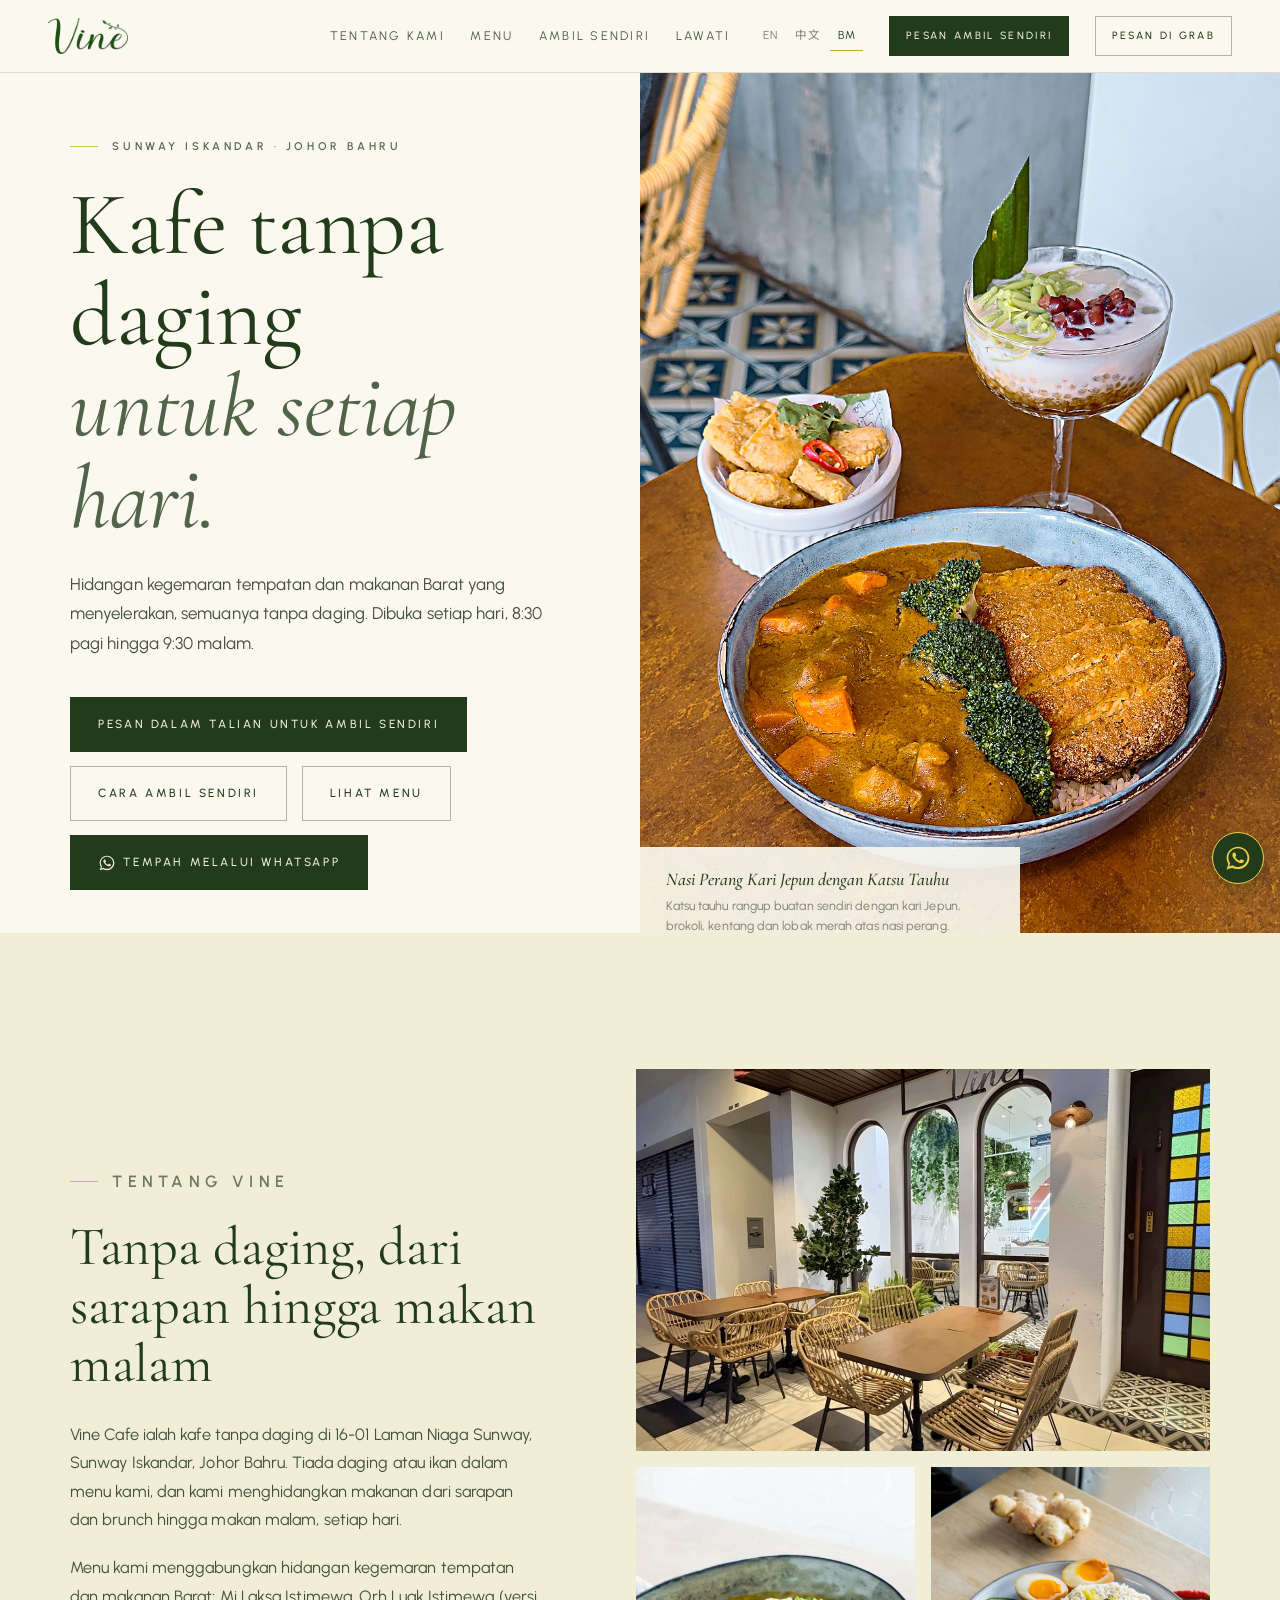
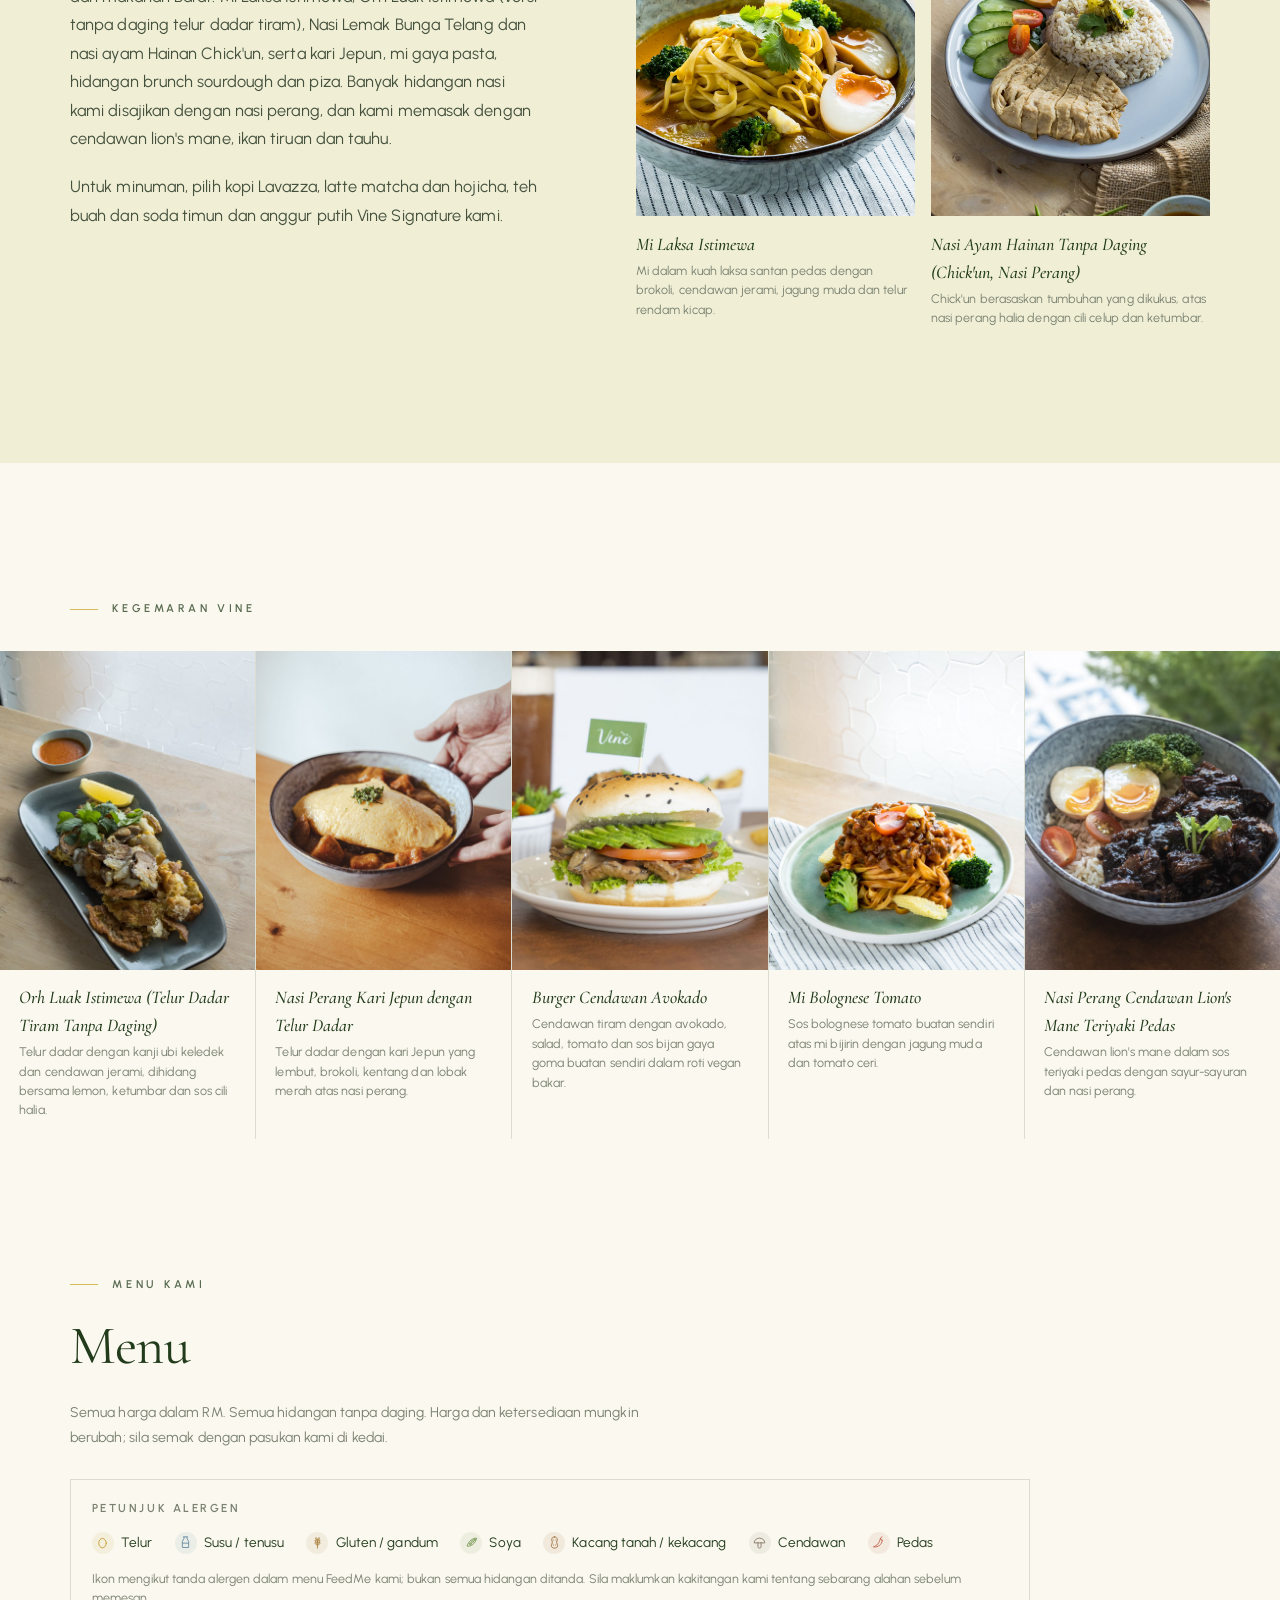
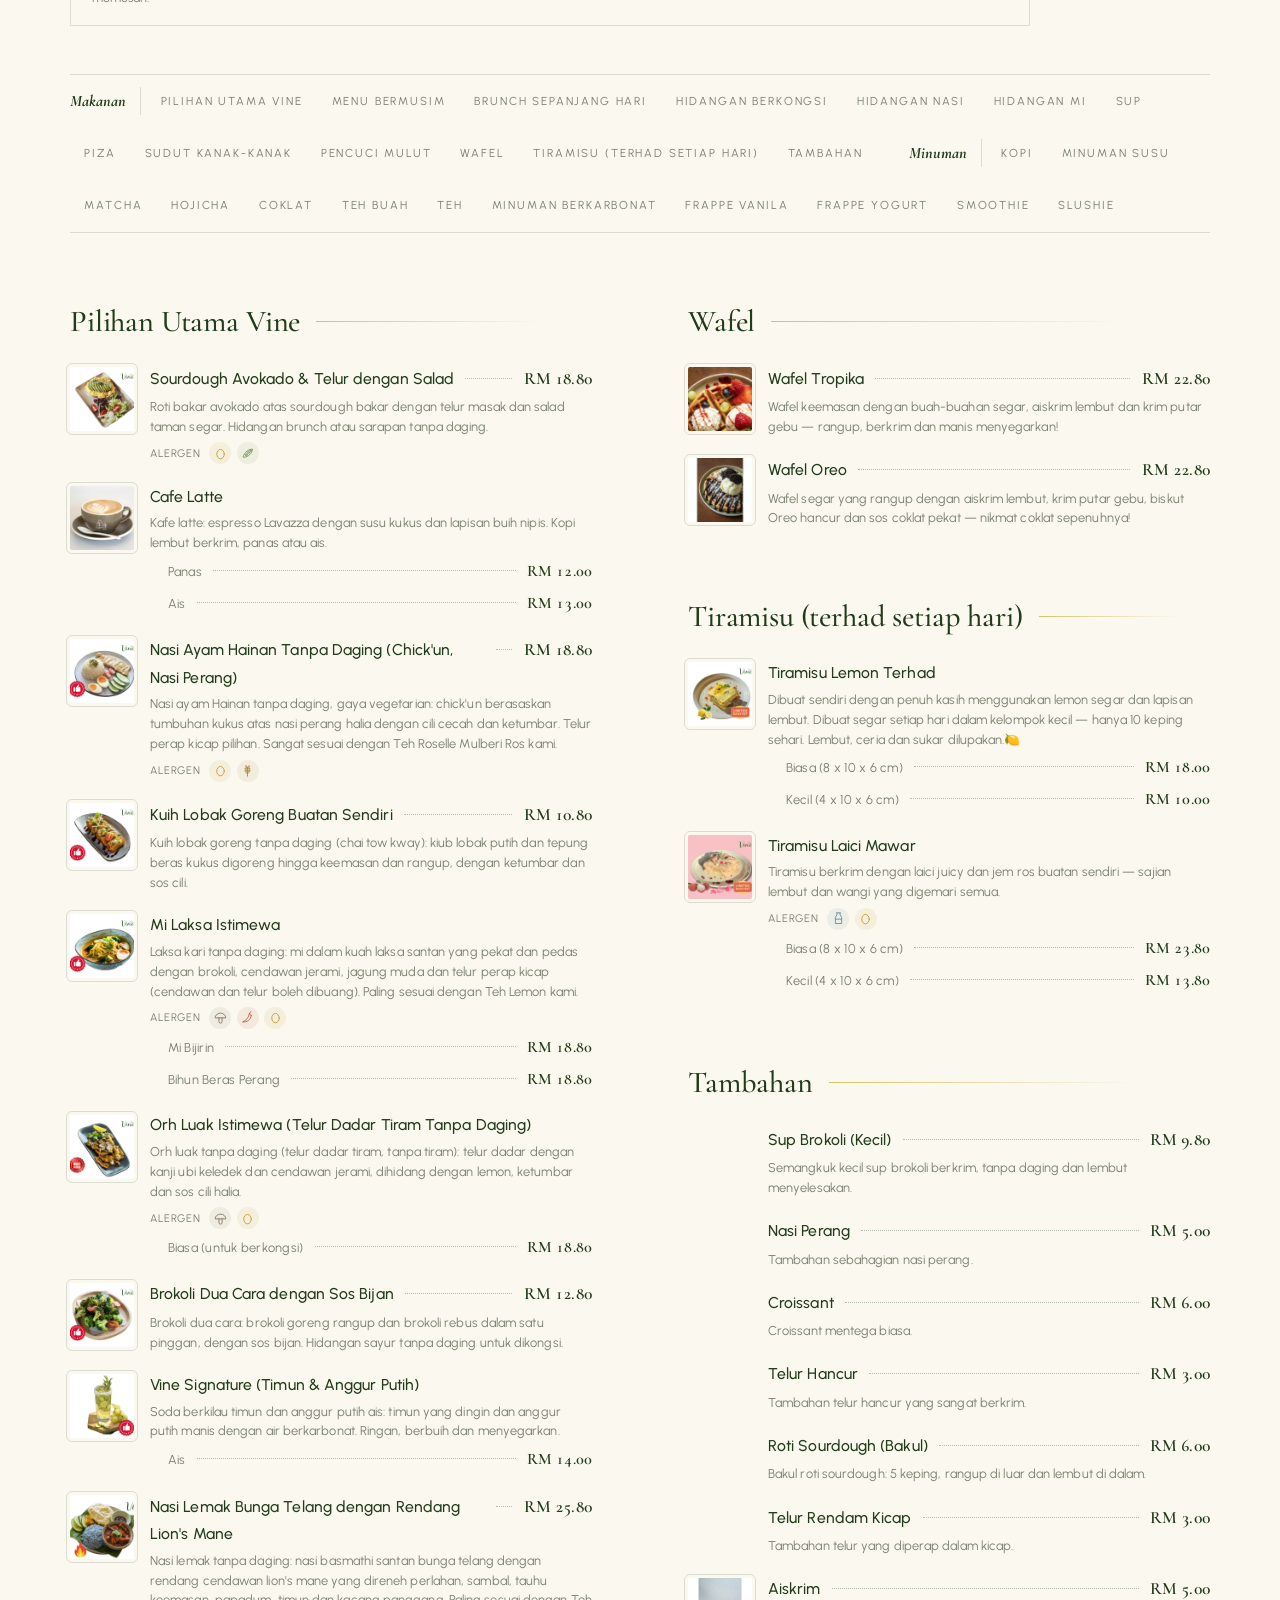
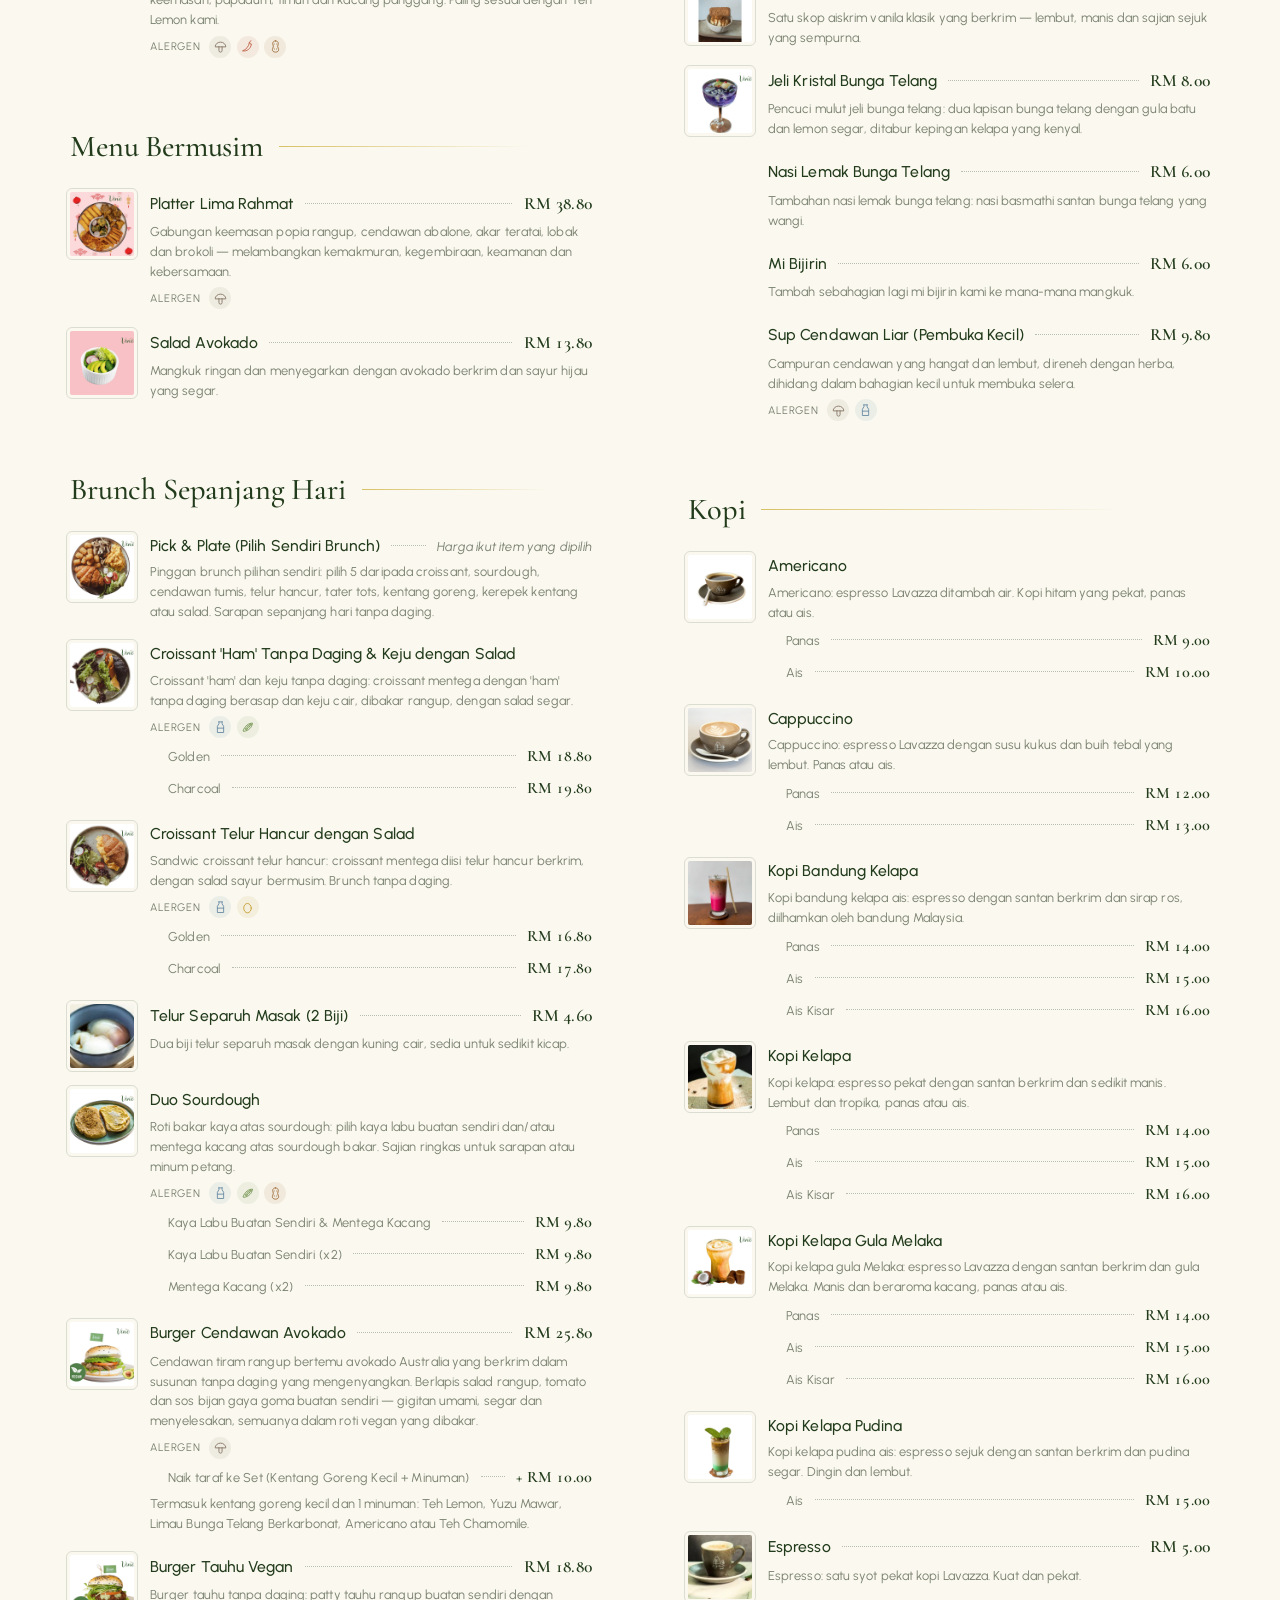
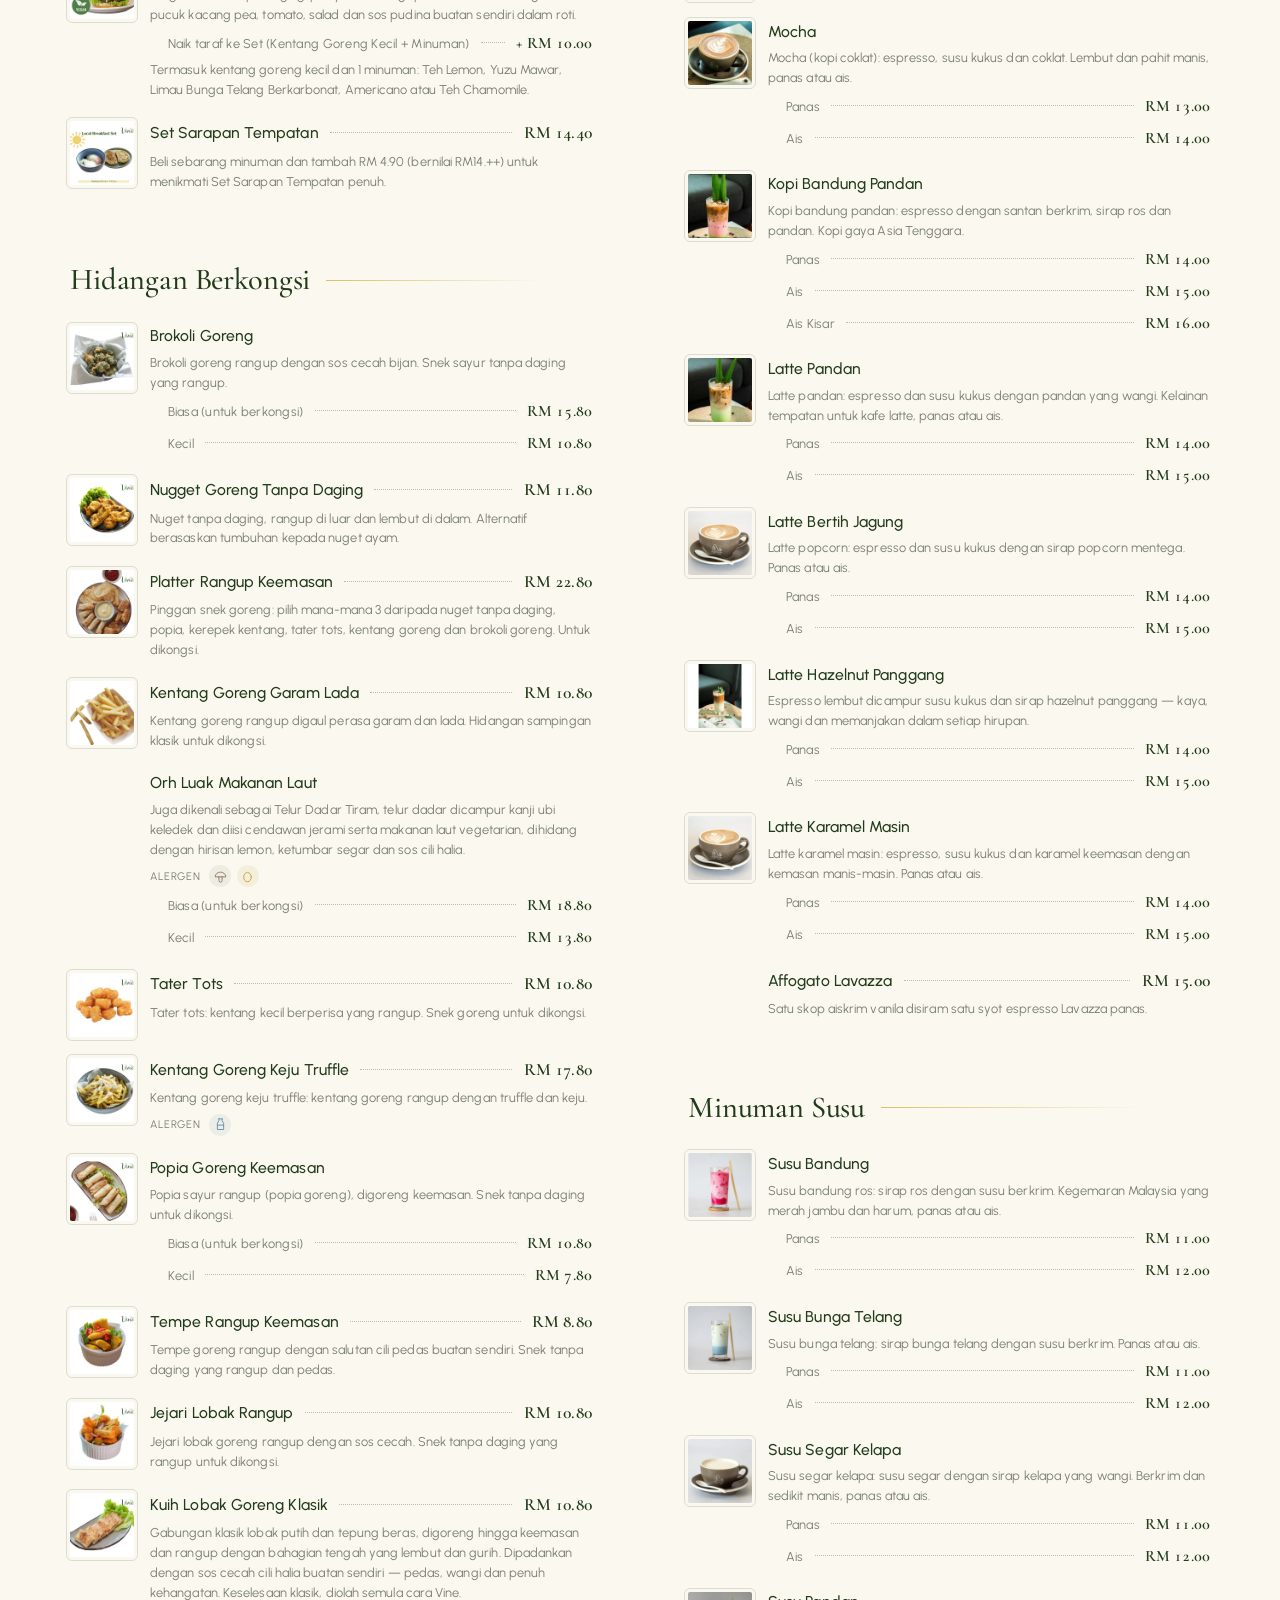
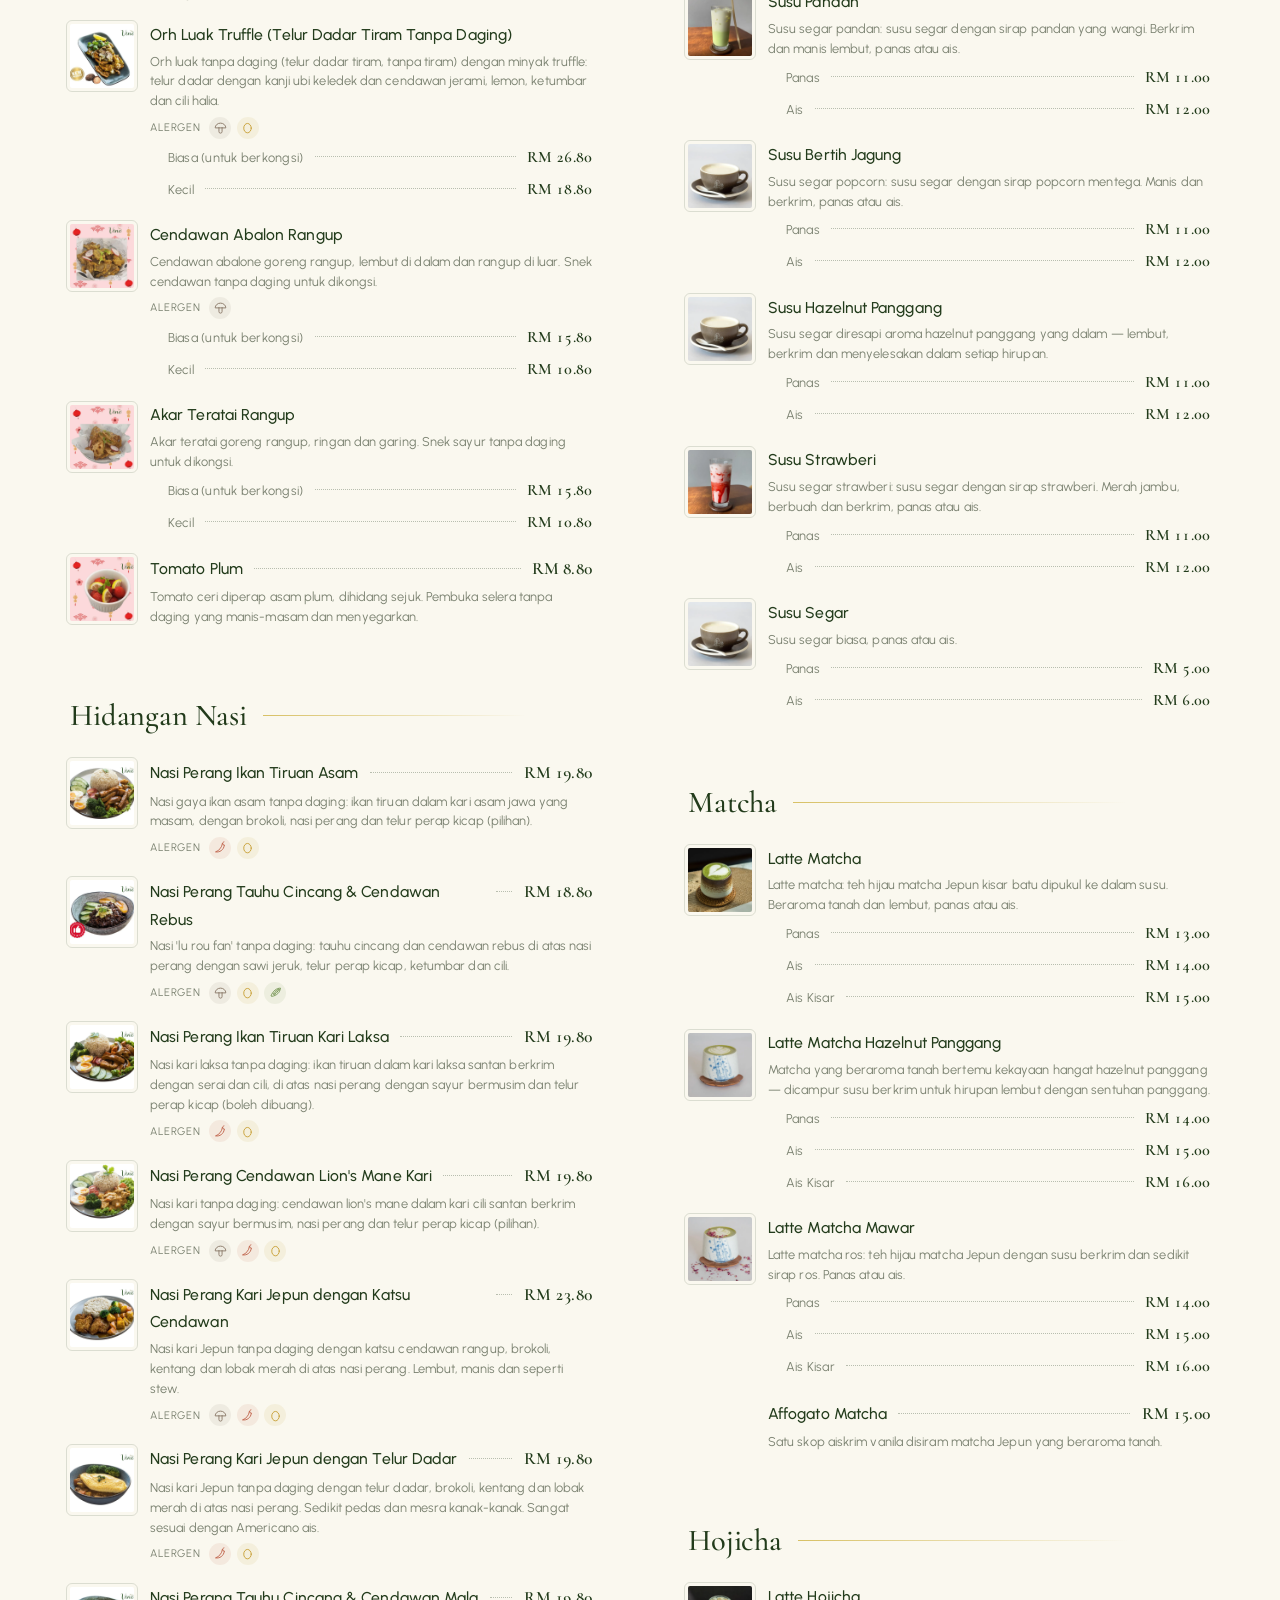
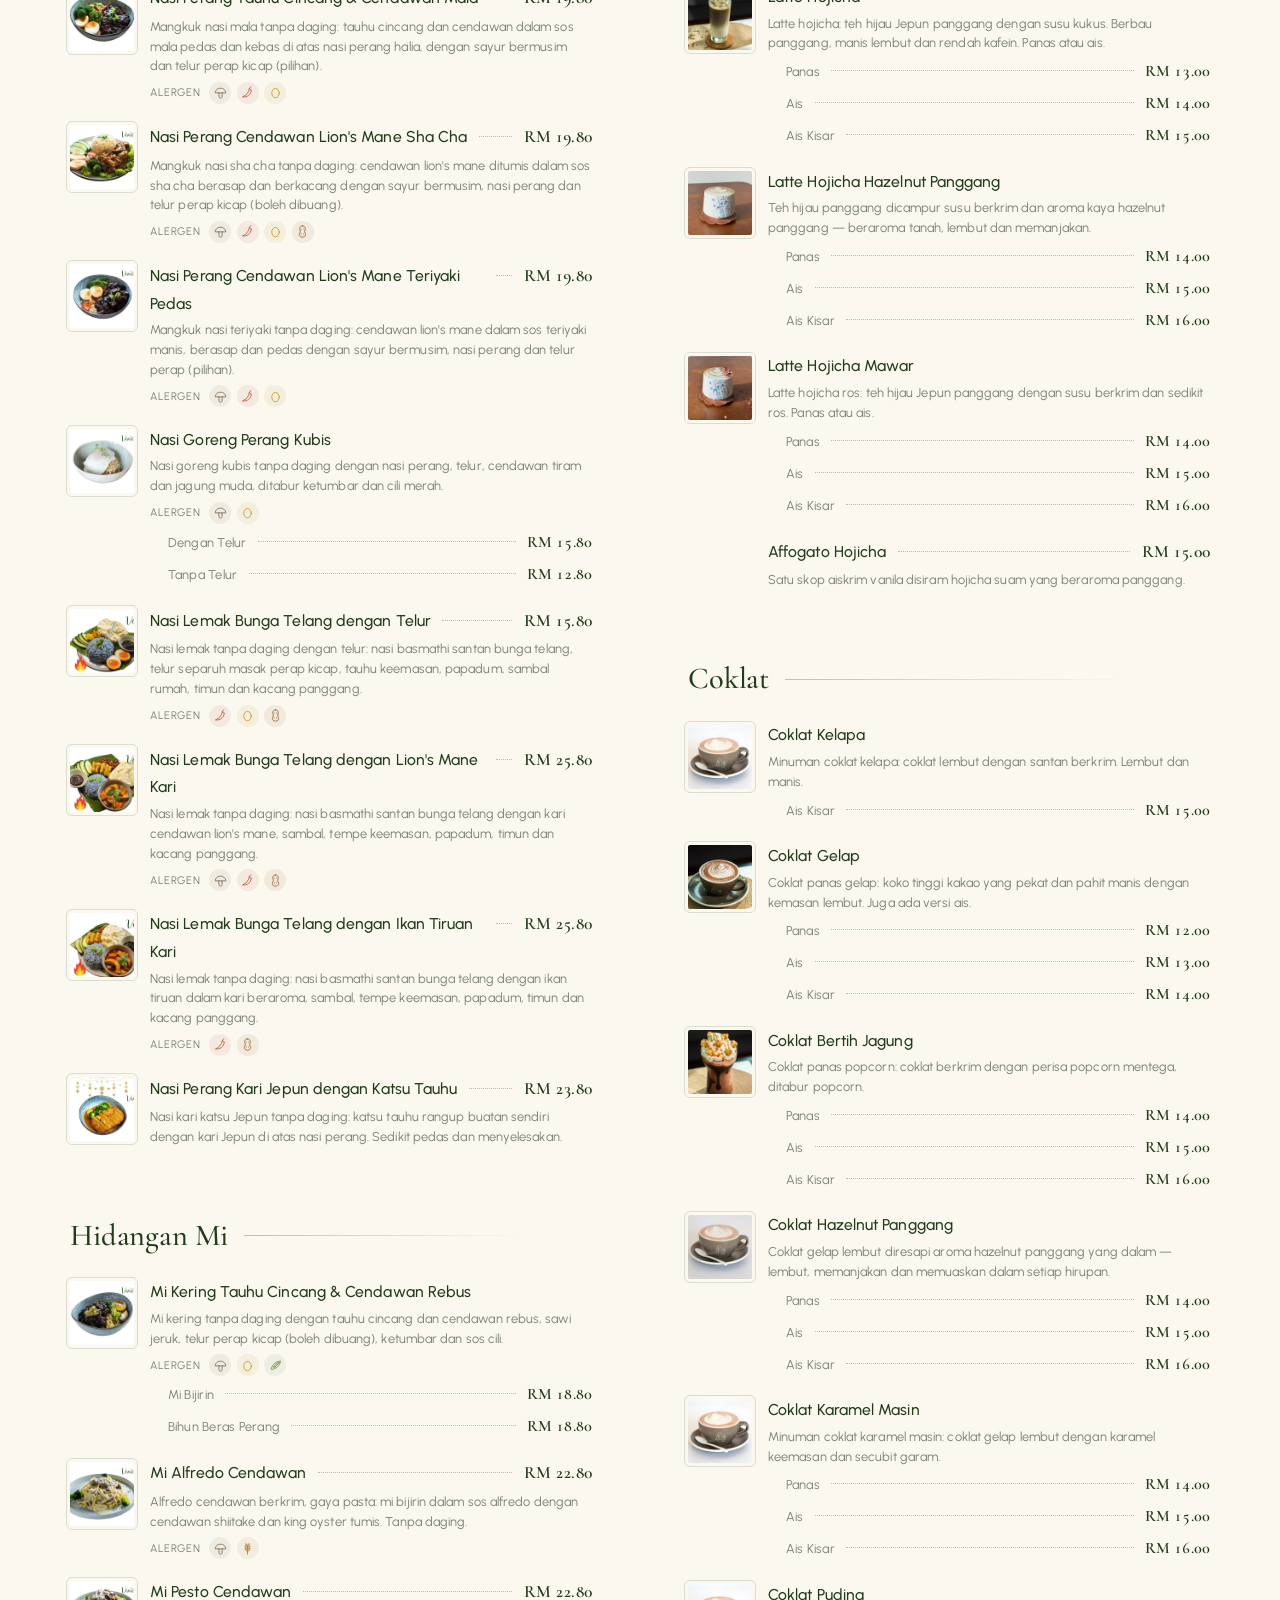
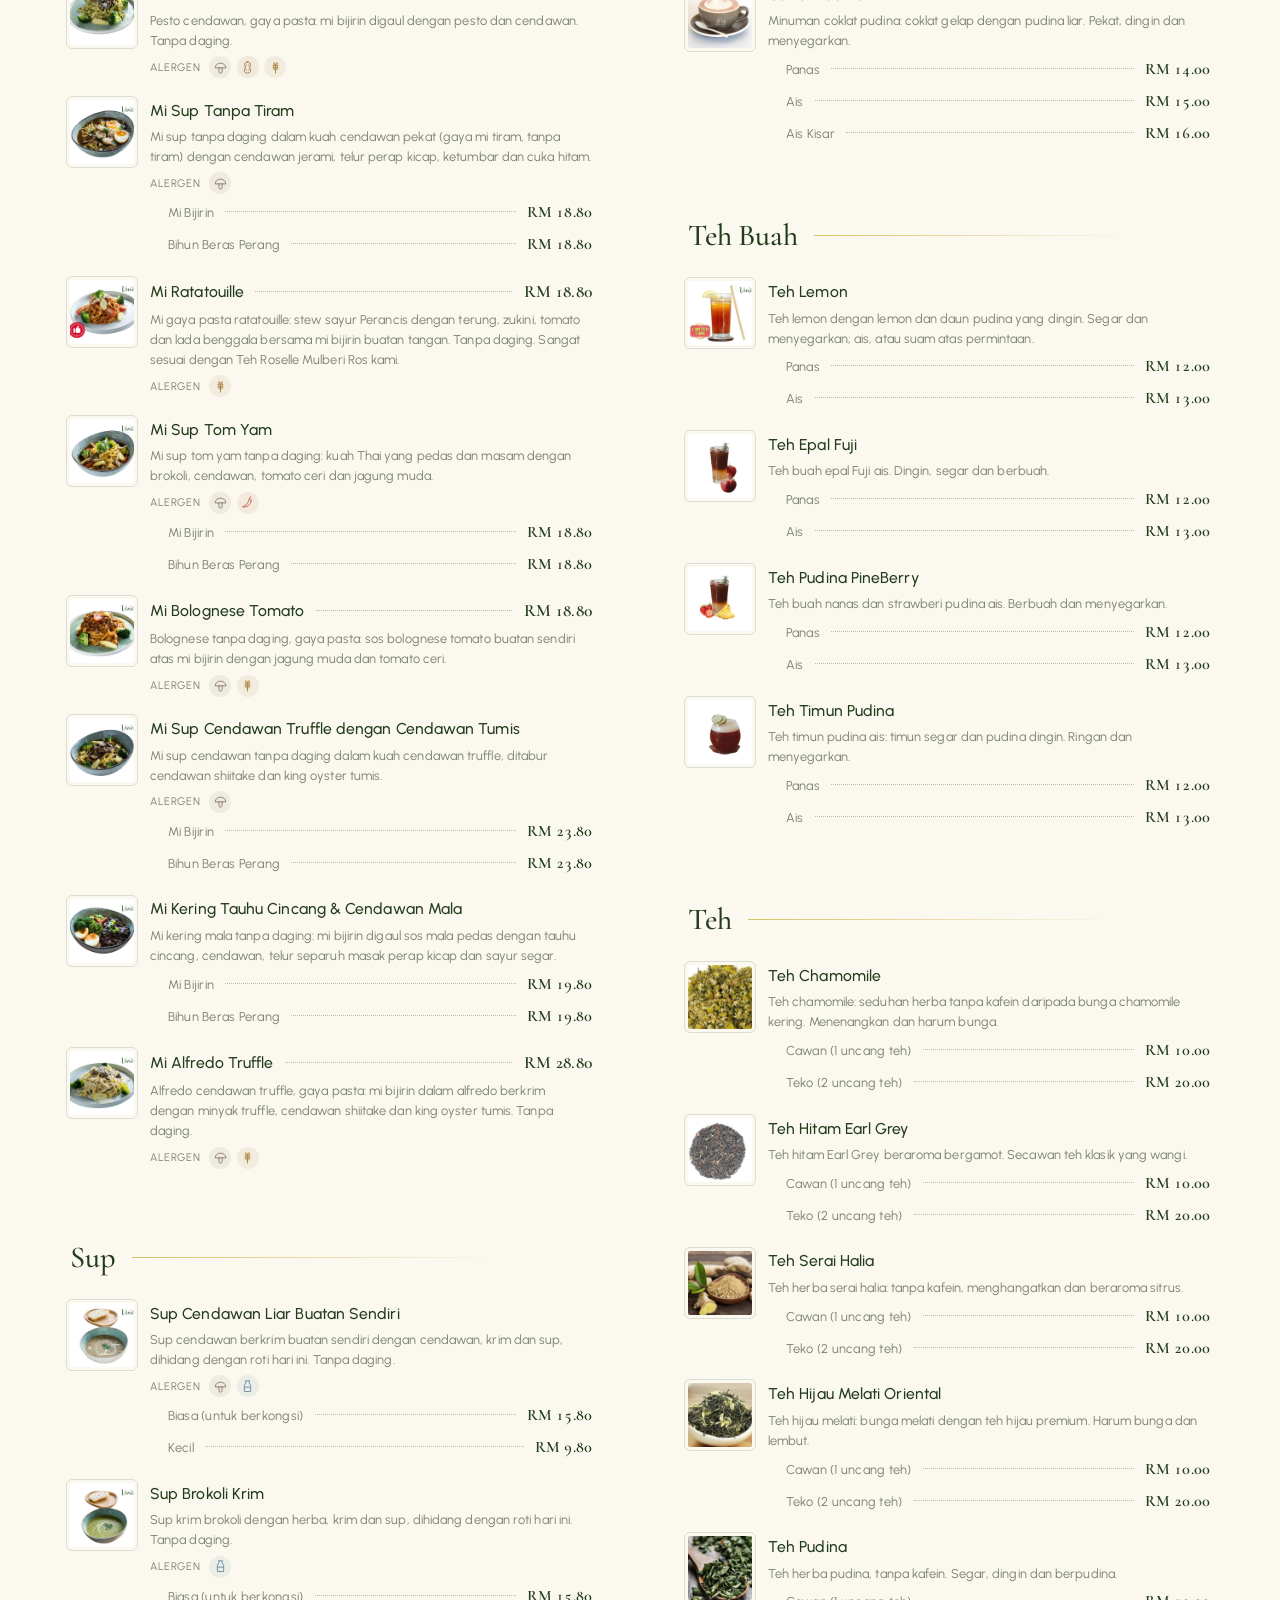
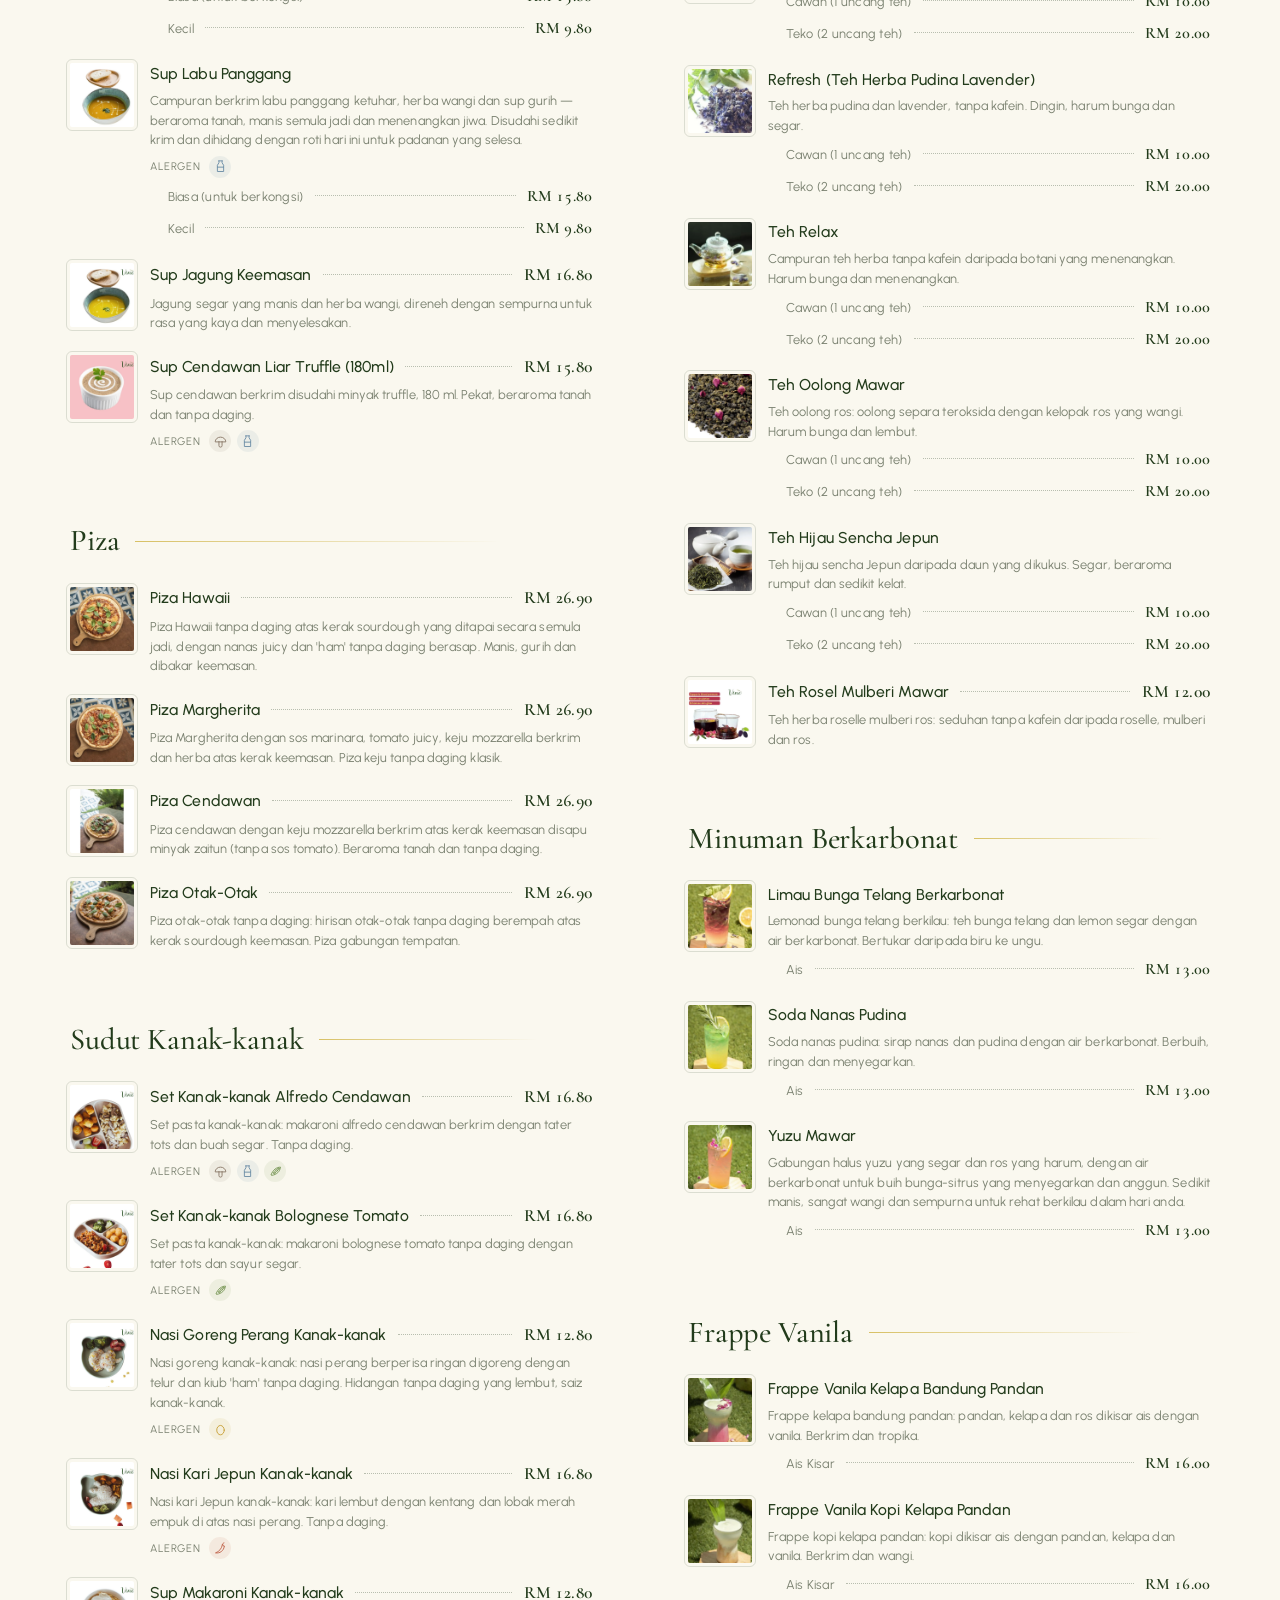
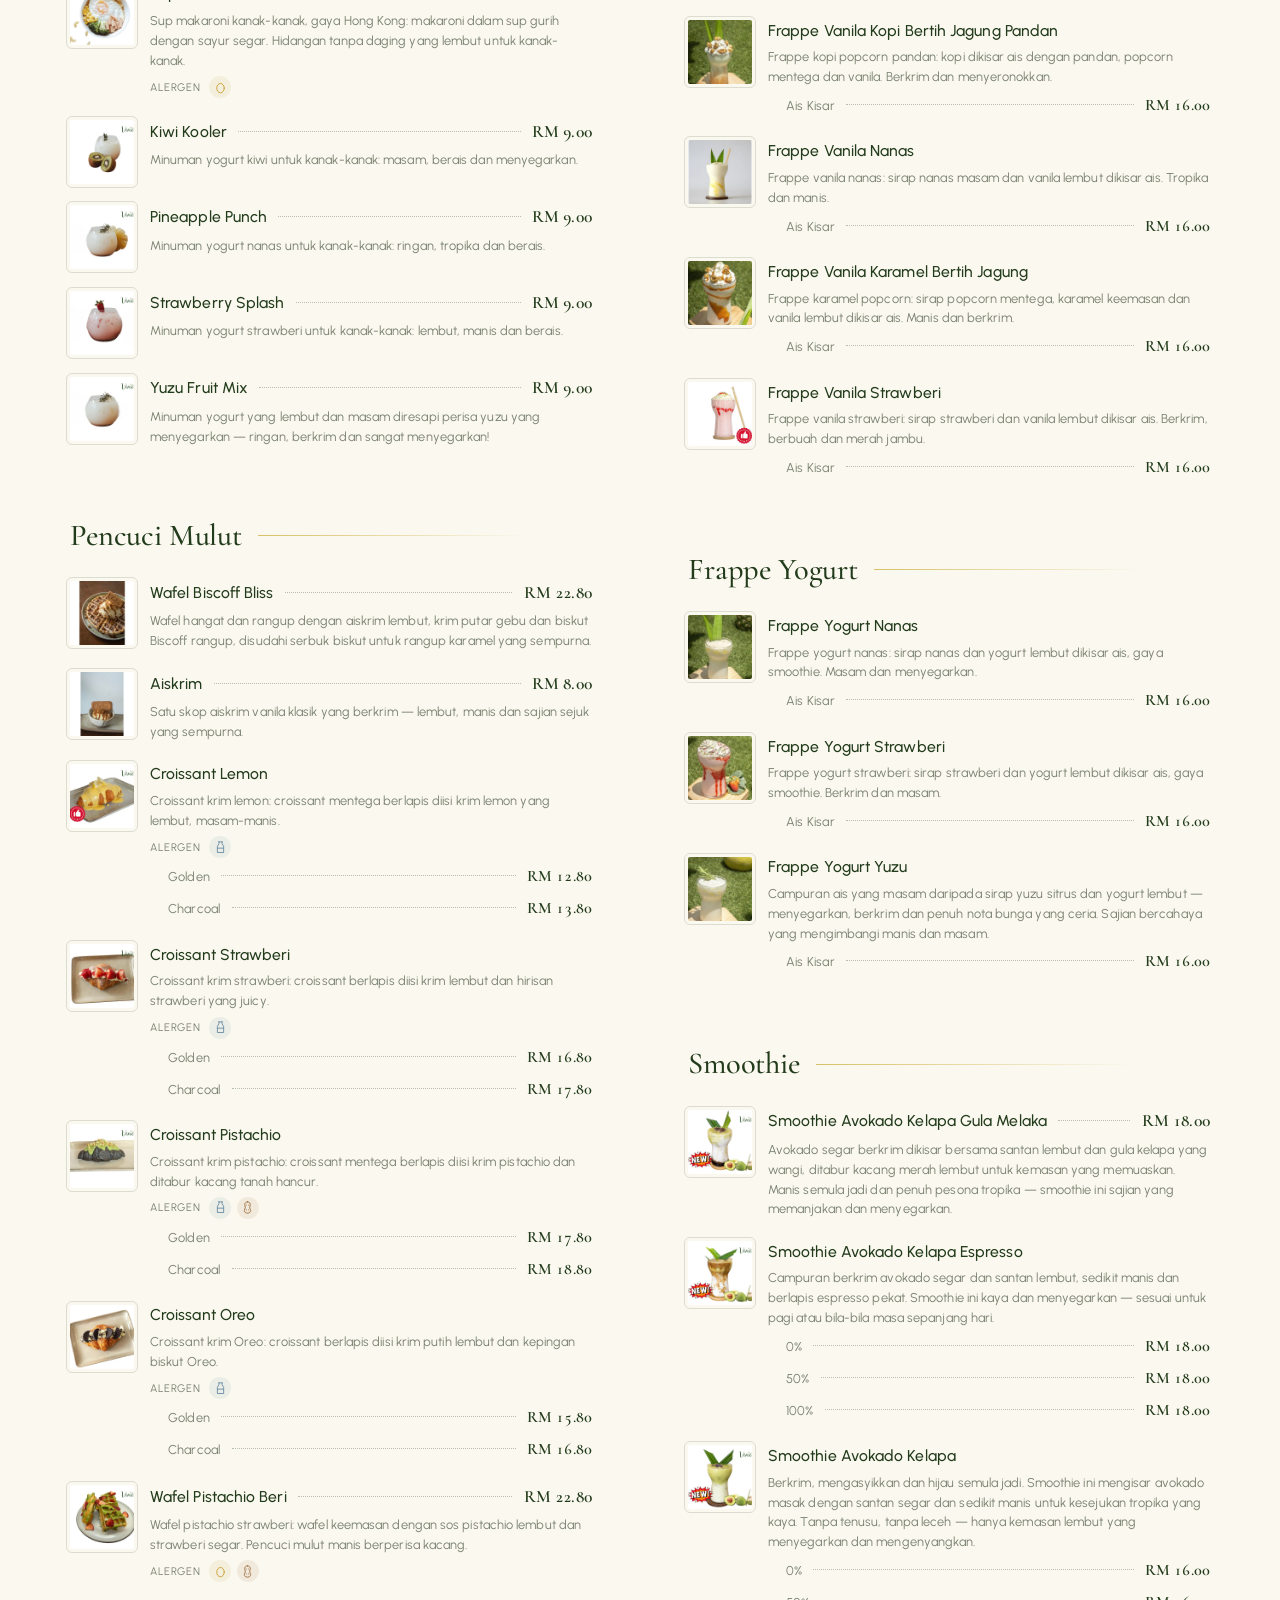
==== commit 19e4f12e: "Menu sync 12 Nov: burger set upgrade, Signature Orh Luak Small POS only" ====
--- a/ms/index.html
+++ b/ms/index.html
@@ -73,7 +73,7 @@
   <p class="kicker"><span data-i18n data-zh="我们的菜单" data-ms="Menu kami">Our menu</span></p>
   <h2><span data-i18n data-zh="菜单" data-ms="Menu">Menu</span></h2>
   <p class="note"><span data-i18n data-zh="价格以马币（RM）计。所有餐点均为素食。价格与供应或有变动，请向店内同事确认。" data-ms="Semua harga dalam RM. Semua hidangan tanpa daging. Harga dan ketersediaan mungkin berubah; sila semak dengan pasukan kami di kedai.">All prices in RM. Everything is meat-free. Prices and availability may change; please check with our team in store.</span></p>
-  <aside class="al-legend" aria-label="Allergen key"><h4 data-i18n data-zh="过敏原说明" data-ms="Petunjuk alergen">Allergen key</h4><ul><li><span class="al al-egg" style="--alc:#C9A23A" role="img" aria-label="Egg" title="Egg" data-zh="鸡蛋" data-ms="Telur"><svg viewBox="0 0 24 24" width="16" height="16" aria-hidden="true" fill="none" stroke="currentColor" stroke-width="1.5" stroke-linecap="round" stroke-linejoin="round"><ellipse cx="12" cy="13" rx="6" ry="7.5"/></svg></span><span data-i18n data-zh="鸡蛋" data-ms="Telur">Egg</span></li><li><span class="al al-milk" style="--alc:#6E8FA8" role="img" aria-label="Milk / dairy" title="Milk / dairy" data-zh="牛奶／乳制品" data-ms="Susu / tenusu"><svg viewBox="0 0 24 24" width="16" height="16" aria-hidden="true" fill="none" stroke="currentColor" stroke-width="1.5" stroke-linecap="round" stroke-linejoin="round"><path d="M9 3h6M9.5 3v3L7 10v10h10V10l-2.5-4V3"/><path d="M7 13h10"/></svg></span><span data-i18n data-zh="牛奶／乳制品" data-ms="Susu / tenusu">Milk / dairy</span></li><li><span class="al al-gluten" style="--alc:#B08A4A" role="img" aria-label="Gluten / wheat" title="Gluten / wheat" data-zh="麸质／小麦" data-ms="Gluten / gandum"><svg viewBox="0 0 24 24" width="16" height="16" aria-hidden="true" fill="none" stroke="currentColor" stroke-width="1.5" stroke-linecap="round" stroke-linejoin="round"><path d="M12 21V8"/><path d="M12 12c-2.5 0-4-1.5-4-4 2.5 0 4 1.5 4 4zM12 12c2.5 0 4-1.5 4-4-2.5 0-4 1.5-4 4zM12 8c-2 0-3-1.5-3-3.5 2 0 3 1.5 3 3.5zM12 8c2 0 3-1.5 3-3.5-2 0-3 1.5-3 3.5zM12 16c-2.5 0-4-1.5-4-4 2.5 0 4 1.5 4 4zM12 16c2.5 0 4-1.5 4-4-2.5 0-4 1.5-4 4z"/></svg></span><span data-i18n data-zh="麸质／小麦" data-ms="Gluten / gandum">Gluten / wheat</span></li><li><span class="al al-soy" style="--alc:#7C9A5B" role="img" aria-label="Soy" title="Soy" data-zh="大豆" data-ms="Soya"><svg viewBox="0 0 24 24" width="16" height="16" aria-hidden="true" fill="none" stroke="currentColor" stroke-width="1.5" stroke-linecap="round" stroke-linejoin="round"><path d="M5 17c3-8 9-12 15-12-1 7-6 12-13 13z"/><circle cx="10" cy="14" r="1.6"/><circle cx="13.5" cy="10.5" r="1.6"/><circle cx="16.5" cy="7.5" r="1.3"/></svg></span><span data-i18n data-zh="大豆" data-ms="Soya">Soy</span></li><li><span class="al al-peanut" style="--alc:#A0703F" role="img" aria-label="Peanut / nuts" title="Peanut / nuts" data-zh="花生／坚果" data-ms="Kacang tanah / kekacang"><svg viewBox="0 0 24 24" width="16" height="16" aria-hidden="true" fill="none" stroke="currentColor" stroke-width="1.5" stroke-linecap="round" stroke-linejoin="round"><path d="M12 3c2.8 0 4.5 2 4.5 4.3 0 1.6-1 2.4-1 4.7s1.5 3 1.5 5c0 2.6-2.2 4-5 4s-5-1.4-5-4c0-2 1.5-2.7 1.5-5S7.5 8.9 7.5 7.3C7.5 5 9.2 3 12 3z"/><path d="M10 8h.01M14 8h.01M10.5 16h.01M13.5 16h.01"/></svg></span><span data-i18n data-zh="花生／坚果" data-ms="Kacang tanah / kekacang">Peanut / nuts</span></li><li><span class="al al-mushroom" style="--alc:#8C7B6B" role="img" aria-label="Mushroom" title="Mushroom" data-zh="蘑菇" data-ms="Cendawan"><svg viewBox="0 0 24 24" width="16" height="16" aria-hidden="true" fill="none" stroke="currentColor" stroke-width="1.5" stroke-linecap="round" stroke-linejoin="round"><path d="M3.5 12a8.5 7 0 0 1 17 0z"/><path d="M9.5 12v6.5a2.5 2.5 0 0 0 5 0V12"/></svg></span><span data-i18n data-zh="蘑菇" data-ms="Cendawan">Mushroom</span></li><li><span class="al al-spicy" style="--alc:#C2674F" role="img" aria-label="Spicy" title="Spicy" data-zh="辣" data-ms="Pedas"><svg viewBox="0 0 24 24" width="16" height="16" aria-hidden="true" fill="none" stroke="currentColor" stroke-width="1.5" stroke-linecap="round" stroke-linejoin="round"><path d="M15 6c-1 6-5 11-11 13 7 1 13-3 14-10"/><path d="M15 6c1.5 0 3 1 3 3M15 6c0-1.5 1-2.5 2.5-3"/></svg></span><span data-i18n data-zh="辣" data-ms="Pedas">Spicy</span></li></ul><p class="al-note" data-i18n data-zh="图标依据我们 FeedMe 菜单中的过敏原标注；并非每道菜都有标注。点餐前请告知店员您的任何过敏情况。" data-ms="Ikon mengikut tanda alergen dalam menu FeedMe kami; bukan semua hidangan ditanda. Sila maklumkan kakitangan kami tentang sebarang alahan sebelum memesan.">Icons follow the allergen tags in our FeedMe menu; not every dish is tagged. Please tell our staff about any allergies before ordering.</p></aside><nav class="catnav" aria-label="Menu categories"><b class="navlab" data-i18n data-zh="餐点" data-ms="Makanan">Food</b><a href="#m-vine-s-top-picks"><span data-i18n data-zh="Vine 精选" data-ms="Pilihan Utama Vine">Vine&#x27;s Top Picks</span></a><a href="#m-seasonal-menu"><span data-i18n data-zh="季节限定" data-ms="Menu Bermusim">Seasonal</span></a><a href="#m-anytime-brunch"><span data-i18n data-zh="全日早午餐" data-ms="Brunch Sepanjang Hari">Anytime Brunch</span></a><a href="#m-sharing-plates"><span data-i18n data-zh="分享小食" data-ms="Hidangan Berkongsi">Sharing Plates</span></a><a href="#m-rice-main"><span data-i18n data-zh="饭类" data-ms="Hidangan Nasi">Rice Mains</span></a><a href="#m-noodles-main"><span data-i18n data-zh="面类" data-ms="Hidangan Mi">Noodles</span></a><a href="#m-soup"><span data-i18n data-zh="汤品" data-ms="Sup">Soups</span></a><a href="#m-pizza"><span data-i18n data-zh="披萨" data-ms="Piza">Pizza</span></a><a href="#m-kid-s-corner"><span data-i18n data-zh="儿童餐" data-ms="Sudut Kanak-kanak">Kids&#x27; Corner</span></a><a href="#m-dessert"><span data-i18n data-zh="甜品" data-ms="Pencuci Mulut">Desserts</span></a><a href="#m-waffle"><span data-i18n data-zh="华夫饼" data-ms="Wafel">Waffles</span></a><a href="#m-tiramisu-limited-daily-sets"><span data-i18n data-zh="提拉米苏（每日限量）" data-ms="Tiramisu (terhad setiap hari)">Tiramisu (limited daily)</span></a><a href="#m-add-ons"><span data-i18n data-zh="加点" data-ms="Tambahan">Add-ons</span></a><b class="navlab" data-i18n data-zh="饮品" data-ms="Minuman">Drinks</b><a href="#m-lavazza-gran-coffee"><span data-i18n data-zh="咖啡" data-ms="Kopi">Coffee</span></a><a href="#m-milk"><span data-i18n data-zh="牛奶饮品" data-ms="Minuman Susu">Milk Drinks</span></a><a href="#m-matcha"><span data-i18n data-zh="抹茶" data-ms="Matcha">Matcha</span></a><a href="#m-hojicha"><span data-i18n data-zh="焙茶" data-ms="Hojicha">Hojicha</span></a><a href="#m-gour-base-dar-chocolate"><span data-i18n data-zh="巧克力" data-ms="Coklat">Chocolate</span></a><a href="#m-fruit-tea"><span data-i18n data-zh="水果茶" data-ms="Teh Buah">Fruit Tea</span></a><a href="#m-tea-bag"><span data-i18n data-zh="茶" data-ms="Teh">Tea</span></a><a href="#m-sparkling-drinks"><span data-i18n data-zh="气泡饮" data-ms="Minuman Berkarbonat">Sparkling Drinks</span></a><a href="#m-vanilla-frappe"><span data-i18n data-zh="香草冰沙" data-ms="Frappe Vanila">Vanilla Frappes</span></a><a href="#m-yogurt-frappe"><span data-i18n data-zh="酸奶冰沙" data-ms="Frappe Yogurt">Yogurt Frappes</span></a><a href="#m-smoothies"><span data-i18n data-zh="奶昔" data-ms="Smoothie">Smoothies</span></a><a href="#m-slushy"><span data-i18n data-zh="冰沙饮" data-ms="Slushie">Slushies</span></a></nav><div class="cats"><section class="cat" id="m-vine-s-top-picks"><h3 data-i18n data-zh="Vine 精选" data-ms="Pilihan Utama Vine">Vine&#x27;s Top Picks</h3><ul><li class="mi has-ph"><img class="th" src="../images/menu/avocado-egg-sourdough-with-salad.webp" alt="Avocado &amp; Egg Sourdough with Salad" loading="lazy" decoding="async" width="600" height="600"><div class="mb"><div class="row"><span class="nm" data-i18n data-zh="牛油果鸡蛋酸种面包配沙拉" data-ms="Sourdough Avokado &amp; Telur dengan Salad">Avocado &amp; Egg Sourdough with Salad</span><span class="dots"></span><span class="pr">RM 18.80</span></div><p class="ds" data-i18n data-zh="酸种面包牛油果吐司配熟鸡蛋和新鲜田园沙拉。无肉早午餐或早餐。" data-ms="Roti bakar avokado atas sourdough bakar dengan telur masak dan salad taman segar. Hidangan brunch atau sarapan tanpa daging.">Avocado toast on toasted sourdough with a cooked egg and fresh garden salad. A meat-free brunch or breakfast plate.</p><span class="als" data-feedme="🫛🥚"><span class="als-l" data-i18n data-zh="过敏原" data-ms="Alergen">Allergens</span><span class="al al-egg" style="--alc:#C9A23A" role="img" aria-label="Egg" title="Egg" data-zh="鸡蛋" data-ms="Telur"><svg viewBox="0 0 24 24" width="16" height="16" aria-hidden="true" fill="none" stroke="currentColor" stroke-width="1.5" stroke-linecap="round" stroke-linejoin="round"><ellipse cx="12" cy="13" rx="6" ry="7.5"/></svg></span><span class="al al-soy" style="--alc:#7C9A5B" role="img" aria-label="Soy" title="Soy" data-zh="大豆" data-ms="Soya"><svg viewBox="0 0 24 24" width="16" height="16" aria-hidden="true" fill="none" stroke="currentColor" stroke-width="1.5" stroke-linecap="round" stroke-linejoin="round"><path d="M5 17c3-8 9-12 15-12-1 7-6 12-13 13z"/><circle cx="10" cy="14" r="1.6"/><circle cx="13.5" cy="10.5" r="1.6"/><circle cx="16.5" cy="7.5" r="1.3"/></svg></span></span></div></li><li class="mi has-ph"><img class="th" src="../images/menu/cafe-latte.webp" alt="Cafe Latte" loading="lazy" decoding="async" width="600" height="600"><div class="mb"><div class="row"><span class="nm" data-i18n data-zh="拿铁" data-ms="Cafe Latte">Cafe Latte</span></div><p class="ds" data-i18n data-zh="拿铁：Lavazza 浓缩咖啡配蒸奶和薄薄一层奶泡。顺滑香浓，热或冰。" data-ms="Kafe latte: espresso Lavazza dengan susu kukus dan lapisan buih nipis. Kopi lembut berkrim, panas atau ais.">Cafe latte: Lavazza espresso with steamed milk and a light layer of foam. Smooth, creamy coffee, hot or iced.</p><div class="vrow"><span class="vl" data-i18n data-zh="热" data-ms="Panas">Hot</span><span class="dots"></span><span class="pr">RM 12.00</span></div><div class="vrow"><span class="vl" data-i18n data-zh="冰" data-ms="Ais">Ice</span><span class="dots"></span><span class="pr">RM 13.00</span></div></div></li><li class="mi has-ph"><img class="th" src="../images/menu/meat-free-hainanese-chicken-rice-chick-un-brown-rice.webp" alt="Meat-Free Hainanese Chicken Rice (Chick&#x27;un, Brown Rice)" loading="lazy" decoding="async" width="600" height="600"><div class="mb"><div class="row"><span class="nm" data-i18n data-zh="素海南鸡饭（素鸡，糙米）" data-ms="Nasi Ayam Hainan Tanpa Daging (Chick&#x27;un, Nasi Perang)">Meat-Free Hainanese Chicken Rice (Chick&#x27;un, Brown Rice)</span><span class="dots"></span><span class="pr">RM 18.80</span></div><p class="ds" data-i18n data-zh="无肉海南鸡饭（素食版）：蒸植物基素鸡配姜味糙米饭、酸辣辣椒蘸酱和香菜。可选酱油卤蛋。配我们的洛神桑葚玫瑰茶更佳。" data-ms="Nasi ayam Hainan tanpa daging, gaya vegetarian: chick&#x27;un berasaskan tumbuhan kukus atas nasi perang halia dengan cili cecah dan ketumbar. Telur perap kicap pilihan. Sangat sesuai dengan Teh Roselle Mulberi Ros kami.">Meat-free Hainanese chicken rice, vegetarian style: steamed plant-based chick&#x27;un on ginger brown rice with zesty chilli dip and coriander. Optional soy-marinated egg. Great with our Roselle Mulberry Rose Tea.</p><span class="als" data-feedme="🥚🌾"><span class="als-l" data-i18n data-zh="过敏原" data-ms="Alergen">Allergens</span><span class="al al-egg" style="--alc:#C9A23A" role="img" aria-label="Egg" title="Egg" data-zh="鸡蛋" data-ms="Telur"><svg viewBox="0 0 24 24" width="16" height="16" aria-hidden="true" fill="none" stroke="currentColor" stroke-width="1.5" stroke-linecap="round" stroke-linejoin="round"><ellipse cx="12" cy="13" rx="6" ry="7.5"/></svg></span><span class="al al-gluten" style="--alc:#B08A4A" role="img" aria-label="Gluten / wheat" title="Gluten / wheat" data-zh="麸质／小麦" data-ms="Gluten / gandum"><svg viewBox="0 0 24 24" width="16" height="16" aria-hidden="true" fill="none" stroke="currentColor" stroke-width="1.5" stroke-linecap="round" stroke-linejoin="round"><path d="M12 21V8"/><path d="M12 12c-2.5 0-4-1.5-4-4 2.5 0 4 1.5 4 4zM12 12c2.5 0 4-1.5 4-4-2.5 0-4 1.5-4 4zM12 8c-2 0-3-1.5-3-3.5 2 0 3 1.5 3 3.5zM12 8c2 0 3-1.5 3-3.5-2 0-3 1.5-3 3.5zM12 16c-2.5 0-4-1.5-4-4 2.5 0 4 1.5 4 4zM12 16c2.5 0 4-1.5 4-4-2.5 0-4 1.5-4 4z"/></svg></span></span></div></li><li class="mi has-ph"><img class="th" src="../images/menu/homemade-carrot-cake-radish-cake.webp" alt="Homemade Carrot Cake (Radish Cake)" loading="lazy" decoding="async" width="600" height="600"><div class="mb"><div class="row"><span class="nm" data-i18n data-zh="自制炒萝卜糕" data-ms="Kuih Lobak Goreng Buatan Sendiri">Homemade Carrot Cake (Radish Cake)</span><span class="dots"></span><span class="pr">RM 10.80</span></div><p class="ds" data-i18n data-zh="无肉炒萝卜糕（菜头粿）：蒸好的萝卜米粉块煎至金黄酥脆，配香菜和辣椒酱。" data-ms="Kuih lobak goreng tanpa daging (chai tow kway): kiub lobak putih dan tepung beras kukus digoreng hingga keemasan dan rangup, dengan ketumbar dan sos cili.">Meat-free fried carrot cake (radish cake, chai tow kway): steamed radish and rice flour cubes fried golden and crisp, with coriander and chilli sauce.</p></div></li><li class="mi has-ph"><img class="th" src="../images/menu/signature-laksa-noodle.webp" alt="Signature Laksa Noodle" loading="lazy" decoding="async" width="600" height="600"><div class="mb"><div class="row"><span class="nm" data-i18n data-zh="招牌椰香叻沙" data-ms="Mi Laksa Istimewa">Signature Laksa Noodle</span></div><p class="ds" data-i18n data-zh="无肉咖喱叻沙：面条浸在浓郁香辣的椰浆叻沙汤中，配西兰花、草菇、玉米笋和酱油卤蛋（蘑菇和蛋可去除）。配柠檬茶最佳。" data-ms="Laksa kari tanpa daging: mi dalam kuah laksa santan yang pekat dan pedas dengan brokoli, cendawan jerami, jagung muda dan telur perap kicap (cendawan dan telur boleh dibuang). Paling sesuai dengan Teh Lemon kami.">Meat-free curry laksa: noodles in a rich, spicy coconut laksa broth with broccoli, straw mushroom, baby corn and soy-marinated egg (mushroom and egg can be removed). Best paired with our Lemon Tea.</p><span class="als" data-feedme="🌶️🥚🍄‍🟫"><span class="als-l" data-i18n data-zh="过敏原" data-ms="Alergen">Allergens</span><span class="al al-mushroom" style="--alc:#8C7B6B" role="img" aria-label="Mushroom" title="Mushroom" data-zh="蘑菇" data-ms="Cendawan"><svg viewBox="0 0 24 24" width="16" height="16" aria-hidden="true" fill="none" stroke="currentColor" stroke-width="1.5" stroke-linecap="round" stroke-linejoin="round"><path d="M3.5 12a8.5 7 0 0 1 17 0z"/><path d="M9.5 12v6.5a2.5 2.5 0 0 0 5 0V12"/></svg></span><span class="al al-spicy" style="--alc:#C2674F" role="img" aria-label="Spicy" title="Spicy" data-zh="辣" data-ms="Pedas"><svg viewBox="0 0 24 24" width="16" height="16" aria-hidden="true" fill="none" stroke="currentColor" stroke-width="1.5" stroke-linecap="round" stroke-linejoin="round"><path d="M15 6c-1 6-5 11-11 13 7 1 13-3 14-10"/><path d="M15 6c1.5 0 3 1 3 3M15 6c0-1.5 1-2.5 2.5-3"/></svg></span><span class="al al-egg" style="--alc:#C9A23A" role="img" aria-label="Egg" title="Egg" data-zh="鸡蛋" data-ms="Telur"><svg viewBox="0 0 24 24" width="16" height="16" aria-hidden="true" fill="none" stroke="currentColor" stroke-width="1.5" stroke-linecap="round" stroke-linejoin="round"><ellipse cx="12" cy="13" rx="6" ry="7.5"/></svg></span></span><div class="vrow"><span class="vl" data-i18n data-zh="杂粮面" data-ms="Mi Bijirin">Multigrain Noodle</span><span class="dots"></span><span class="pr">RM 18.80</span></div><div class="vrow"><span class="vl" data-i18n data-zh="糙米米粉" data-ms="Bihun Beras Perang">Brown Rice Vermicelli</span><span class="dots"></span><span class="pr">RM 18.80</span></div></div></li><li class="mi has-ph"><img class="th" src="../images/menu/signature-orh-luak-meat-free-oyster-omelette.webp" alt="Signature Orh Luak (Meat-Free Oyster Omelette)" loading="lazy" decoding="async" width="600" height="600"><div class="mb"><div class="row"><span class="nm" data-i18n data-zh="招牌素蚝煎 Orh Luak" data-ms="Orh Luak Istimewa (Telur Dadar Tiram Tanpa Daging)">Signature Orh Luak (Meat-Free Oyster Omelette)</span></div><p class="ds" data-i18n data-zh="无肉蚝煎（不含蚝）：番薯粉蛋煎配草菇，附柠檬、香菜和姜味辣椒酱。" data-ms="Orh luak tanpa daging (telur dadar tiram, tanpa tiram): telur dadar dengan kanji ubi keledek dan cendawan jerami, dihidang dengan lemon, ketumbar dan sos cili halia.">Meat-free orh luak (oyster omelette, no oysters): egg omelette with sweet potato starch and straw mushrooms, served with lemon, coriander and ginger chilli sauce.</p><span class="als" data-feedme="🥚🍄‍🟫"><span class="als-l" data-i18n data-zh="过敏原" data-ms="Alergen">Allergens</span><span class="al al-mushroom" style="--alc:#8C7B6B" role="img" aria-label="Mushroom" title="Mushroom" data-zh="蘑菇" data-ms="Cendawan"><svg viewBox="0 0 24 24" width="16" height="16" aria-hidden="true" fill="none" stroke="currentColor" stroke-width="1.5" stroke-linecap="round" stroke-linejoin="round"><path d="M3.5 12a8.5 7 0 0 1 17 0z"/><path d="M9.5 12v6.5a2.5 2.5 0 0 0 5 0V12"/></svg></span><span class="al al-egg" style="--alc:#C9A23A" role="img" aria-label="Egg" title="Egg" data-zh="鸡蛋" data-ms="Telur"><svg viewBox="0 0 24 24" width="16" height="16" aria-hidden="true" fill="none" stroke="currentColor" stroke-width="1.5" stroke-linecap="round" stroke-linejoin="round"><ellipse cx="12" cy="13" rx="6" ry="7.5"/></svg></span></span><div class="vrow"><span class="vl" data-i18n data-zh="标准（分享）" data-ms="Biasa (untuk berkongsi)">Regular (for sharing)</span><span class="dots"></span><span class="pr">RM 18.80</span></div><div class="vrow"><span class="vl" data-i18n data-zh="小份" data-ms="Kecil">Small (for light craving)</span><span class="dots"></span><span class="pr">RM 13.80</span></div></div></li><li class="mi has-ph"><img class="th" src="../images/menu/two-ways-broccoli-w-sesame-sauce.webp" alt="Two Ways Broccoli w Sesame Sauce" loading="lazy" decoding="async" width="600" height="600"><div class="mb"><div class="row"><span class="nm" data-i18n data-zh="双味西兰花配芝麻酱" data-ms="Brokoli Dua Cara dengan Sos Bijan">Two Ways Broccoli w Sesame Sauce</span><span class="dots"></span><span class="pr">RM 12.80</span></div><p class="ds" data-i18n data-zh="西兰花两吃：酥炸与水煮西兰花同盘，配芝麻酱。适合分享的无肉蔬菜小菜。" data-ms="Brokoli dua cara: brokoli goreng rangup dan brokoli rebus dalam satu pinggan, dengan sos bijan. Hidangan sayur tanpa daging untuk dikongsi.">Broccoli two ways: crispy fried and boiled broccoli in one plate, with sesame sauce. A meat-free vegetable side to share.</p></div></li><li class="mi has-ph"><img class="th" src="../images/menu/vine-signature-cucumber-v-white-grape.webp" alt="Vine Signature (Cucumber v White Grape)" loading="lazy" decoding="async" width="600" height="600"><div class="mb"><div class="row"><span class="nm" data-i18n data-zh="Vine 招牌青瓜白葡萄苏打" data-ms="Vine Signature (Timun &amp; Anggur Putih)">Vine Signature (Cucumber v White Grape)</span></div><p class="ds" data-i18n data-zh="冰青瓜白葡萄气泡饮：清凉青瓜和甜白葡萄加气泡水。清爽冒泡，消暑解渴。" data-ms="Soda berkilau timun dan anggur putih ais: timun yang dingin dan anggur putih manis dengan air berkarbonat. Ringan, berbuih dan menyegarkan.">Iced sparkling cucumber and white grape soda: cool cucumber and sweet white grape topped with sparkling water. Light, bubbly and refreshing.</p><div class="vrow"><span class="vl" data-i18n data-zh="冰" data-ms="Ais">Ice</span><span class="dots"></span><span class="pr">RM 14.00</span></div></div></li><li class="mi has-ph"><img class="th" src="../images/menu/blue-pea-nasi-lemak-w-rendang-lion-s-mane.webp" alt="Blue Pea Nasi Lemak w Rendang Lion’s Mane" loading="lazy" decoding="async" width="600" height="600"><div class="mb"><div class="row"><span class="nm" data-i18n data-zh="蝶豆花 Nasi Lemak 配仁当猴头菇" data-ms="Nasi Lemak Bunga Telang dengan Rendang Lion&#x27;s Mane">Blue Pea Nasi Lemak w Rendang Lion’s Mane</span><span class="dots"></span><span class="pr">RM 25.80</span></div><p class="ds" data-i18n data-zh="无肉椰浆饭：蝶豆花椰浆印度香米饭配慢炖仁当猴头菇、叁巴、金黄豆腐、papadum、黄瓜和烤花生。配柠檬茶最佳。" data-ms="Nasi lemak tanpa daging: nasi basmathi santan bunga telang dengan rendang cendawan lion&#x27;s mane yang direneh perlahan, sambal, tauhu keemasan, papadum, timun dan kacang panggang. Paling sesuai dengan Teh Lemon kami.">Meat-free nasi lemak: blue pea coconut basmati rice with slow-braised rendang lion&#x27;s mane mushroom, sambal, golden beancurd, papadum, cucumber and roasted peanuts. Best paired with our Lemon Tea.</p><span class="als" data-feedme="🌶️🥜🍄‍🟫"><span class="als-l" data-i18n data-zh="过敏原" data-ms="Alergen">Allergens</span><span class="al al-mushroom" style="--alc:#8C7B6B" role="img" aria-label="Mushroom" title="Mushroom" data-zh="蘑菇" data-ms="Cendawan"><svg viewBox="0 0 24 24" width="16" height="16" aria-hidden="true" fill="none" stroke="currentColor" stroke-width="1.5" stroke-linecap="round" stroke-linejoin="round"><path d="M3.5 12a8.5 7 0 0 1 17 0z"/><path d="M9.5 12v6.5a2.5 2.5 0 0 0 5 0V12"/></svg></span><span class="al al-spicy" style="--alc:#C2674F" role="img" aria-label="Spicy" title="Spicy" data-zh="辣" data-ms="Pedas"><svg viewBox="0 0 24 24" width="16" height="16" aria-hidden="true" fill="none" stroke="currentColor" stroke-width="1.5" stroke-linecap="round" stroke-linejoin="round"><path d="M15 6c-1 6-5 11-11 13 7 1 13-3 14-10"/><path d="M15 6c1.5 0 3 1 3 3M15 6c0-1.5 1-2.5 2.5-3"/></svg></span><span class="al al-peanut" style="--alc:#A0703F" role="img" aria-label="Peanut / nuts" title="Peanut / nuts" data-zh="花生／坚果" data-ms="Kacang tanah / kekacang"><svg viewBox="0 0 24 24" width="16" height="16" aria-hidden="true" fill="none" stroke="currentColor" stroke-width="1.5" stroke-linecap="round" stroke-linejoin="round"><path d="M12 3c2.8 0 4.5 2 4.5 4.3 0 1.6-1 2.4-1 4.7s1.5 3 1.5 5c0 2.6-2.2 4-5 4s-5-1.4-5-4c0-2 1.5-2.7 1.5-5S7.5 8.9 7.5 7.3C7.5 5 9.2 3 12 3z"/><path d="M10 8h.01M14 8h.01M10.5 16h.01M13.5 16h.01"/></svg></span></span></div></li></ul></section><section class="cat" id="m-seasonal-menu"><h3 data-i18n data-zh="季节限定" data-ms="Menu Bermusim">Seasonal</h3><ul><li class="mi has-ph"><img class="th" src="../images/menu/five-blessings-platter.webp" alt="Five Blessings Platter" loading="lazy" decoding="async" width="600" height="600"><div class="mb"><div class="row"><span class="nm" data-i18n data-zh="五福拼盘" data-ms="Platter Lima Rahmat">Five Blessings Platter</span><span class="dots"></span><span class="pr">RM 38.80</span></div><p class="ds" data-i18n data-zh="金黄酥脆的春卷、鲍鱼菇、莲藕、萝卜和西兰花拼盘——象征富贵、喜乐、平安与团圆。" data-ms="Gabungan keemasan popia rangup, cendawan abalone, akar teratai, lobak dan brokoli — melambangkan kemakmuran, kegembiraan, keamanan dan kebersamaan.">A golden medley of crisp spring roll, abalone mushroom, lotus root, radish, and broccoli — symbolising prosperity, joy, peace, and togetherness.</p><span class="als" data-feedme="🍄"><span class="als-l" data-i18n data-zh="过敏原" data-ms="Alergen">Allergens</span><span class="al al-mushroom" style="--alc:#8C7B6B" role="img" aria-label="Mushroom" title="Mushroom" data-zh="蘑菇" data-ms="Cendawan"><svg viewBox="0 0 24 24" width="16" height="16" aria-hidden="true" fill="none" stroke="currentColor" stroke-width="1.5" stroke-linecap="round" stroke-linejoin="round"><path d="M3.5 12a8.5 7 0 0 1 17 0z"/><path d="M9.5 12v6.5a2.5 2.5 0 0 0 5 0V12"/></svg></span></span></div></li><li class="mi has-ph"><img class="th" src="../images/menu/avocado-salad.webp" alt="Avocado Salad" loading="lazy" decoding="async" width="600" height="600"><div class="mb"><div class="row"><span class="nm" data-i18n data-zh="牛油果沙拉" data-ms="Salad Avokado">Avocado Salad</span><span class="dots"></span><span class="pr">RM 13.80</span></div><p class="ds" data-i18n data-zh="清爽轻盈的一碗，配香浓牛油果和鲜绿蔬菜。" data-ms="Mangkuk ringan dan menyegarkan dengan avokado berkrim dan sayur hijau yang segar.">A light, refreshing bowl with creamy avocado and vibrant greens.</p></div></li></ul></section><section class="cat" id="m-anytime-brunch"><h3 data-i18n data-zh="全日早午餐" data-ms="Brunch Sepanjang Hari">Anytime Brunch</h3><ul><li class="mi has-ph"><img class="th" src="../images/menu/pick-plate-build-your-brunch.webp" alt="Pick &amp; Plate (Build Your Brunch)" loading="lazy" decoding="async" width="600" height="600"><div class="mb"><div class="row"><span class="nm" data-i18n data-zh="自选早午餐拼盘" data-ms="Pick &amp; Plate (Pilih Sendiri Brunch)">Pick &amp; Plate (Build Your Brunch)</span><span class="dots"></span><span class="pr"><span class="pv" data-i18n data-zh="按所选项目计价" data-ms="Harga ikut item yang dipilih">Priced by the items you pick</span></span></div><p class="ds" data-i18n data-zh="自选早午餐拼盘：从可颂、酸种面包、炒蘑菇、炒蛋、薯球、薯条、薯片或沙拉中任选5样。全日无肉早餐。" data-ms="Pinggan brunch pilihan sendiri: pilih 5 daripada croissant, sourdough, cendawan tumis, telur hancur, tater tots, kentang goreng, kerepek kentang atau salad. Sarapan sepanjang hari tanpa daging.">Build-your-own brunch plate: pick 5 from croissant, sourdough, sautéed mushrooms, scrambled eggs, tater tots, fries, potato chips or salad. Meat-free all-day breakfast.</p></div></li><li class="mi has-ph"><img class="th" src="../images/menu/meat-free-ham-cheese-croissant-with-salad.webp" alt="Meat-Free &#x27;Ham&#x27; &amp; Cheese Croissant with Salad" loading="lazy" decoding="async" width="600" height="600"><div class="mb"><div class="row"><span class="nm" data-i18n data-zh="素火腿芝士牛角包配沙拉" data-ms="Croissant &#x27;Ham&#x27; Tanpa Daging &amp; Keju dengan Salad">Meat-Free &#x27;Ham&#x27; &amp; Cheese Croissant with Salad</span></div><p class="ds" data-i18n data-zh="无肉火腿芝士可颂：牛油可颂夹烟熏无肉“火腿”和融化芝士，烤至酥脆，配新鲜沙拉。" data-ms="Croissant &#x27;ham&#x27; dan keju tanpa daging: croissant mentega dengan &#x27;ham&#x27; tanpa daging berasap dan keju cair, dibakar rangup, dengan salad segar.">Meat-free ham &amp; cheese croissant: buttery croissant with smoky meat-free &#x27;ham&#x27; and melted cheese, toasted crisp, with a fresh side salad.</p><span class="als" data-feedme="🥛🫛"><span class="als-l" data-i18n data-zh="过敏原" data-ms="Alergen">Allergens</span><span class="al al-milk" style="--alc:#6E8FA8" role="img" aria-label="Milk / dairy" title="Milk / dairy" data-zh="牛奶／乳制品" data-ms="Susu / tenusu"><svg viewBox="0 0 24 24" width="16" height="16" aria-hidden="true" fill="none" stroke="currentColor" stroke-width="1.5" stroke-linecap="round" stroke-linejoin="round"><path d="M9 3h6M9.5 3v3L7 10v10h10V10l-2.5-4V3"/><path d="M7 13h10"/></svg></span><span class="al al-soy" style="--alc:#7C9A5B" role="img" aria-label="Soy" title="Soy" data-zh="大豆" data-ms="Soya"><svg viewBox="0 0 24 24" width="16" height="16" aria-hidden="true" fill="none" stroke="currentColor" stroke-width="1.5" stroke-linecap="round" stroke-linejoin="round"><path d="M5 17c3-8 9-12 15-12-1 7-6 12-13 13z"/><circle cx="10" cy="14" r="1.6"/><circle cx="13.5" cy="10.5" r="1.6"/><circle cx="16.5" cy="7.5" r="1.3"/></svg></span></span><div class="vrow"><span class="vl" data-i18n data-zh="原味" data-ms="Golden">Golden</span><span class="dots"></span><span class="pr">RM 18.80</span></div><div class="vrow"><span class="vl" data-i18n data-zh="竹炭" data-ms="Charcoal">Charcoal</span><span class="dots"></span><span class="pr">RM 19.80</span></div></div></li><li class="mi has-ph"><img class="th" src="../images/menu/scrambled-egg-croissant-with-salad.webp" alt="Scrambled Egg Croissant with Salad" loading="lazy" decoding="async" width="600" height="600"><div class="mb"><div class="row"><span class="nm" data-i18n data-zh="炒蛋牛角包配沙拉" data-ms="Croissant Telur Hancur dengan Salad">Scrambled Egg Croissant with Salad</span></div><p class="ds" data-i18n data-zh="炒蛋可颂三明治：牛油可颂夹满香滑炒蛋，配时令青菜沙拉。无肉早午餐。" data-ms="Sandwic croissant telur hancur: croissant mentega diisi telur hancur berkrim, dengan salad sayur bermusim. Brunch tanpa daging.">Scrambled egg croissant sandwich: buttery croissant filled with creamy scrambled eggs, with a side salad of seasonal greens. Meat-free brunch.</p><span class="als" data-feedme="🥚🥛"><span class="als-l" data-i18n data-zh="过敏原" data-ms="Alergen">Allergens</span><span class="al al-milk" style="--alc:#6E8FA8" role="img" aria-label="Milk / dairy" title="Milk / dairy" data-zh="牛奶／乳制品" data-ms="Susu / tenusu"><svg viewBox="0 0 24 24" width="16" height="16" aria-hidden="true" fill="none" stroke="currentColor" stroke-width="1.5" stroke-linecap="round" stroke-linejoin="round"><path d="M9 3h6M9.5 3v3L7 10v10h10V10l-2.5-4V3"/><path d="M7 13h10"/></svg></span><span class="al al-egg" style="--alc:#C9A23A" role="img" aria-label="Egg" title="Egg" data-zh="鸡蛋" data-ms="Telur"><svg viewBox="0 0 24 24" width="16" height="16" aria-hidden="true" fill="none" stroke="currentColor" stroke-width="1.5" stroke-linecap="round" stroke-linejoin="round"><ellipse cx="12" cy="13" rx="6" ry="7.5"/></svg></span></span><div class="vrow"><span class="vl" data-i18n data-zh="原味" data-ms="Golden">Golden</span><span class="dots"></span><span class="pr">RM 16.80</span></div><div class="vrow"><span class="vl" data-i18n data-zh="竹炭" data-ms="Charcoal">Charcoal</span><span class="dots"></span><span class="pr">RM 17.80</span></div></div></li><li class="mi has-ph"><img class="th" src="../images/menu/soft-boiled-eggs-2-pcs.webp" alt="Soft Boiled Eggs (2 Pcs)" loading="lazy" decoding="async" width="600" height="600"><div class="mb"><div class="row"><span class="nm" data-i18n data-zh="半熟蛋（2粒）" data-ms="Telur Separuh Masak (2 Biji)">Soft Boiled Eggs (2 Pcs)</span><span class="dots"></span><span class="pr">RM 4.60</span></div><p class="ds" data-i18n data-zh="两颗溏心半熟蛋，蛋黄流心，淋点酱油就好。" data-ms="Dua biji telur separuh masak dengan kuning cair, sedia untuk sedikit kicap.">Two soft-boiled eggs with runny yolks, ready for a dash of soy sauce.</p></div></li><li class="mi has-ph"><img class="th" src="../images/menu/sourdough-delight-duo.webp" alt="Sourdough Delight Duo" loading="lazy" decoding="async" width="600" height="600"><div class="mb"><div class="row"><span class="nm" data-i18n data-zh="双拼酸种面包" data-ms="Duo Sourdough">Sourdough Delight Duo</span></div><p class="ds" data-i18n data-zh="酸种面包咖椰吐司：可选自制南瓜咖椰和/或花生酱，抹在烤酸种面包上。简单的早餐或下午茶小点。" data-ms="Roti bakar kaya atas sourdough: pilih kaya labu buatan sendiri dan/atau mentega kacang atas sourdough bakar. Sajian ringkas untuk sarapan atau minum petang.">Kaya toast on sourdough: choose homemade pumpkin kaya and/or peanut butter on toasted sourdough. A simple breakfast or tea-time bite.</p><span class="als" data-feedme="🥛🥜🫛"><span class="als-l" data-i18n data-zh="过敏原" data-ms="Alergen">Allergens</span><span class="al al-milk" style="--alc:#6E8FA8" role="img" aria-label="Milk / dairy" title="Milk / dairy" data-zh="牛奶／乳制品" data-ms="Susu / tenusu"><svg viewBox="0 0 24 24" width="16" height="16" aria-hidden="true" fill="none" stroke="currentColor" stroke-width="1.5" stroke-linecap="round" stroke-linejoin="round"><path d="M9 3h6M9.5 3v3L7 10v10h10V10l-2.5-4V3"/><path d="M7 13h10"/></svg></span><span class="al al-soy" style="--alc:#7C9A5B" role="img" aria-label="Soy" title="Soy" data-zh="大豆" data-ms="Soya"><svg viewBox="0 0 24 24" width="16" height="16" aria-hidden="true" fill="none" stroke="currentColor" stroke-width="1.5" stroke-linecap="round" stroke-linejoin="round"><path d="M5 17c3-8 9-12 15-12-1 7-6 12-13 13z"/><circle cx="10" cy="14" r="1.6"/><circle cx="13.5" cy="10.5" r="1.6"/><circle cx="16.5" cy="7.5" r="1.3"/></svg></span><span class="al al-peanut" style="--alc:#A0703F" role="img" aria-label="Peanut / nuts" title="Peanut / nuts" data-zh="花生／坚果" data-ms="Kacang tanah / kekacang"><svg viewBox="0 0 24 24" width="16" height="16" aria-hidden="true" fill="none" stroke="currentColor" stroke-width="1.5" stroke-linecap="round" stroke-linejoin="round"><path d="M12 3c2.8 0 4.5 2 4.5 4.3 0 1.6-1 2.4-1 4.7s1.5 3 1.5 5c0 2.6-2.2 4-5 4s-5-1.4-5-4c0-2 1.5-2.7 1.5-5S7.5 8.9 7.5 7.3C7.5 5 9.2 3 12 3z"/><path d="M10 8h.01M14 8h.01M10.5 16h.01M13.5 16h.01"/></svg></span></span><div class="vrow"><span class="vl" data-i18n data-zh="自制南瓜咖椰 &amp; 花生酱" data-ms="Kaya Labu Buatan Sendiri &amp; Mentega Kacang">Homemade Pumpkin Kaya &amp; Peanut Butter</span><span class="dots"></span><span class="pr">RM 9.80</span></div><div class="vrow"><span class="vl" data-i18n data-zh="自制南瓜咖椰（双份）" data-ms="Kaya Labu Buatan Sendiri (x2)">Homemade Pumpkin Kaya (X2)</span><span class="dots"></span><span class="pr">RM 9.80</span></div><div class="vrow"><span class="vl" data-i18n data-zh="花生酱（双份）" data-ms="Mentega Kacang (x2)">Peanut Butter (X2)</span><span class="dots"></span><span class="pr">RM 9.80</span></div></div></li><li class="mi has-ph"><img class="th" src="../images/menu/mushroom-avocado-burger.webp" alt="Mushroom Avocado Burger" loading="lazy" decoding="async" width="600" height="600"><div class="mb"><div class="row"><span class="nm" data-i18n data-zh="蘑菇牛油果汉堡" data-ms="Burger Cendawan Avokado">Mushroom Avocado Burger</span><span class="dots"></span><span class="pr">RM 25.80</span></div><p class="ds" data-i18n data-zh="酥脆秀珍菇遇上香浓澳洲牛油果，叠成丰盛的无肉汉堡。夹着爽脆生菜、番茄和自制胡麻风芝麻酱，鲜味、清新与满足感兼具——全部夹在烤香的纯素面包里。" data-ms="Cendawan tiram rangup bertemu avokado Australia yang berkrim dalam susunan tanpa daging yang mengenyangkan. Berlapis salad rangup, tomato dan sos bijan gaya goma buatan sendiri — gigitan umami, segar dan menyelesakan, semuanya dalam roti vegan yang dibakar.">Crispy oyster mushrooms meet creamy Australia avocado in this hearty, meatless stack. Layered with crisp lettuce, tomato, and our house-made goma-style sesame sauce, it’s a bold bite of umami, freshness, and comfort—all tucked into a toasted vegan bun.</p><span class="als" data-feedme="🍄"><span class="als-l" data-i18n data-zh="过敏原" data-ms="Alergen">Allergens</span><span class="al al-mushroom" style="--alc:#8C7B6B" role="img" aria-label="Mushroom" title="Mushroom" data-zh="蘑菇" data-ms="Cendawan"><svg viewBox="0 0 24 24" width="16" height="16" aria-hidden="true" fill="none" stroke="currentColor" stroke-width="1.5" stroke-linecap="round" stroke-linejoin="round"><path d="M3.5 12a8.5 7 0 0 1 17 0z"/><path d="M9.5 12v6.5a2.5 2.5 0 0 0 5 0V12"/></svg></span></span></div></li><li class="mi has-ph"><img class="th" src="../images/menu/vegan-tofu-burger.webp" alt="Vegan Tofu Burger" loading="lazy" decoding="async" width="600" height="600"><div class="mb"><div class="row"><span class="nm" data-i18n data-zh="纯素豆腐汉堡" data-ms="Burger Tauhu Vegan">Vegan Tofu Burger</span><span class="dots"></span><span class="pr">RM 18.80</span></div><p class="ds" data-i18n data-zh="无肉豆腐汉堡：自制酥脆豆腐饼配豌豆苗、番茄、生菜和自制薄荷酱，夹在面包中。" data-ms="Burger tauhu tanpa daging: patty tauhu rangup buatan sendiri dengan pucuk kacang pea, tomato, salad dan sos pudina buatan sendiri dalam roti.">Meat-free tofu burger: crispy housemade tofu patty with pea sprouts, tomato, lettuce and our housemade mint sauce in a bun.</p></div></li><li class="mi has-ph"><img class="th" src="../images/menu/local-breakfast-set.webp" alt="Local Breakfast Set" loading="lazy" decoding="async" width="600" height="600"><div class="mb"><div class="row"><span class="nm" data-i18n data-zh="本地早餐套餐" data-ms="Set Sarapan Tempatan">Local Breakfast Set</span><span class="dots"></span><span class="pr">RM 14.40</span></div><p class="ds" data-i18n data-zh="任购一杯饮品，加 RM 4.90（价值 RM14.++）即可享用完整本地早餐套餐。" data-ms="Beli sebarang minuman dan tambah RM 4.90 (bernilai RM14.++) untuk menikmati Set Sarapan Tempatan penuh.">Buy any drink and top up RM 4.90 (worth RM14.++) to enjoy the full Local Breakfast Set.</p></div></li></ul></section><section class="cat" id="m-sharing-plates"><h3 data-i18n data-zh="分享小食" data-ms="Hidangan Berkongsi">Sharing Plates</h3><ul><li class="mi has-ph"><img class="th" src="../images/menu/fried-broccoli.webp" alt="Fried Broccoli" loading="lazy" decoding="async" width="600" height="600"><div class="mb"><div class="row"><span class="nm" data-i18n data-zh="炸西兰花" data-ms="Brokoli Goreng">Fried Broccoli</span></div><p class="ds" data-i18n data-zh="酥炸西兰花配芝麻蘸酱。香脆的无肉蔬菜小吃。" data-ms="Brokoli goreng rangup dengan sos cecah bijan. Snek sayur tanpa daging yang rangup.">Crispy fried broccoli with sesame dipping sauce. A crunchy meat-free vegetable snack.</p><div class="vrow"><span class="vl" data-i18n data-zh="标准（分享）" data-ms="Biasa (untuk berkongsi)">Regular (for sharing)</span><span class="dots"></span><span class="pr">RM 15.80</span></div><div class="vrow"><span class="vl" data-i18n data-zh="小份" data-ms="Kecil">Small (for light craving)</span><span class="dots"></span><span class="pr">RM 10.80</span></div></div></li><li class="mi has-ph"><img class="th" src="../images/menu/meat-free-fried-nuggets.webp" alt="Meat-Free Fried Nuggets" loading="lazy" decoding="async" width="600" height="600"><div class="mb"><div class="row"><span class="nm" data-i18n data-zh="素炸鸡块" data-ms="Nugget Goreng Tanpa Daging">Meat-Free Fried Nuggets</span><span class="dots"></span><span class="pr">RM 11.80</span></div><p class="ds" data-i18n data-zh="无肉鸡块，外酥内嫩。植物基的鸡块替代品。" data-ms="Nuget tanpa daging, rangup di luar dan lembut di dalam. Alternatif berasaskan tumbuhan kepada nuget ayam.">Meat-free nuggets, crispy outside and tender inside. A plant-based alternative to chicken nuggets.</p></div></li><li class="mi has-ph"><img class="th" src="../images/menu/golden-crunch-platter.webp" alt="Golden Crunch Platter" loading="lazy" decoding="async" width="600" height="600"><div class="mb"><div class="row"><span class="nm" data-i18n data-zh="黄金酥脆拼盘" data-ms="Platter Rangup Keemasan">Golden Crunch Platter</span><span class="dots"></span><span class="pr">RM 22.80</span></div><p class="ds" data-i18n data-zh="炸物拼盘：从无肉鸡块、春卷、薯片、薯球、薯条和炸西兰花中任选3样。适合分享。" data-ms="Pinggan snek goreng: pilih mana-mana 3 daripada nuget tanpa daging, popia, kerepek kentang, tater tots, kentang goreng dan brokoli goreng. Untuk dikongsi.">Fried snack platter: pick any 3 from meat-free nuggets, spring rolls, potato chips, tater tots, fries and fried broccoli. Made for sharing.</p></div></li><li class="mi has-ph"><img class="th" src="../images/menu/salt-and-pepper-fries.webp" alt="Salt-and-Pepper Fries" loading="lazy" decoding="async" width="600" height="600"><div class="mb"><div class="row"><span class="nm" data-i18n data-zh="椒盐薯条" data-ms="Kentang Goreng Garam Lada">Salt-and-Pepper Fries</span><span class="dots"></span><span class="pr">RM 10.80</span></div><p class="ds" data-i18n data-zh="酥脆薯条撒上椒盐调味。经典分享小食。" data-ms="Kentang goreng rangup digaul perasa garam dan lada. Hidangan sampingan klasik untuk dikongsi.">Crispy French fries tossed in salt and pepper seasoning. A classic side to share.</p></div></li><li class="mi"><div class="mb"><div class="row"><span class="nm" data-i18n data-zh="海鲜风味 Orh Luak" data-ms="Orh Luak Makanan Laut">Seafood Orh Luak</span></div><p class="ds" data-i18n data-zh="又称蚝煎，以番薯粉蛋煎制成，内有草菇和素海鲜，配一片柠檬、新鲜香菜和姜味辣椒酱。" data-ms="Juga dikenali sebagai Telur Dadar Tiram, telur dadar dicampur kanji ubi keledek dan diisi cendawan jerami serta makanan laut vegetarian, dihidang dengan hirisan lemon, ketumbar segar dan sos cili halia.">Also known as Oyster Omelette, it features an egg omelette blended with sweet potato starch and filled with straw mushrooms &amp; vegetarian seafood, served with a wedge of lemon, fresh coriander, and ginger chili sauce.</p><span class="als" data-feedme="🥚🍄‍🟫"><span class="als-l" data-i18n data-zh="过敏原" data-ms="Alergen">Allergens</span><span class="al al-mushroom" style="--alc:#8C7B6B" role="img" aria-label="Mushroom" title="Mushroom" data-zh="蘑菇" data-ms="Cendawan"><svg viewBox="0 0 24 24" width="16" height="16" aria-hidden="true" fill="none" stroke="currentColor" stroke-width="1.5" stroke-linecap="round" stroke-linejoin="round"><path d="M3.5 12a8.5 7 0 0 1 17 0z"/><path d="M9.5 12v6.5a2.5 2.5 0 0 0 5 0V12"/></svg></span><span class="al al-egg" style="--alc:#C9A23A" role="img" aria-label="Egg" title="Egg" data-zh="鸡蛋" data-ms="Telur"><svg viewBox="0 0 24 24" width="16" height="16" aria-hidden="true" fill="none" stroke="currentColor" stroke-width="1.5" stroke-linecap="round" stroke-linejoin="round"><ellipse cx="12" cy="13" rx="6" ry="7.5"/></svg></span></span><div class="vrow"><span class="vl" data-i18n data-zh="标准（分享）" data-ms="Biasa (untuk berkongsi)">Regular (for sharing)</span><span class="dots"></span><span class="pr">RM 18.80</span></div><div class="vrow"><span class="vl" data-i18n data-zh="小份" data-ms="Kecil">Small (for light craving)</span><span class="dots"></span><span class="pr">RM 13.80</span></div></div></li><li class="mi has-ph"><img class="th" src="../images/menu/tater-tots.webp" alt="Tater Tots" loading="lazy" decoding="async" width="600" height="600"><div class="mb"><div class="row"><span class="nm" data-i18n data-zh="炸薯球" data-ms="Tater Tots">Tater Tots</span><span class="dots"></span><span class="pr">RM 10.80</span></div><p class="ds" data-i18n data-zh="薯球：酥脆调味马铃薯小块。适合分享的炸小吃。" data-ms="Tater tots: kentang kecil berperisa yang rangup. Snek goreng untuk dikongsi.">Tater tots: crispy seasoned potato bites. A fried snack or side to share.</p></div></li><li class="mi has-ph"><img class="th" src="../images/menu/truffle-cheese-fries.webp" alt="Truffle Cheese Fries" loading="lazy" decoding="async" width="600" height="600"><div class="mb"><div class="row"><span class="nm" data-i18n data-zh="松露芝士薯条" data-ms="Kentang Goreng Keju Truffle">Truffle Cheese Fries</span><span class="dots"></span><span class="pr">RM 17.80</span></div><p class="ds" data-i18n data-zh="松露芝士薯条：酥脆薯条配松露和芝士。" data-ms="Kentang goreng keju truffle: kentang goreng rangup dengan truffle dan keju.">Truffle cheese fries: crispy French fries with truffle and cheese.</p><span class="als" data-feedme="🥛"><span class="als-l" data-i18n data-zh="过敏原" data-ms="Alergen">Allergens</span><span class="al al-milk" style="--alc:#6E8FA8" role="img" aria-label="Milk / dairy" title="Milk / dairy" data-zh="牛奶／乳制品" data-ms="Susu / tenusu"><svg viewBox="0 0 24 24" width="16" height="16" aria-hidden="true" fill="none" stroke="currentColor" stroke-width="1.5" stroke-linecap="round" stroke-linejoin="round"><path d="M9 3h6M9.5 3v3L7 10v10h10V10l-2.5-4V3"/><path d="M7 13h10"/></svg></span></span></div></li><li class="mi has-ph"><img class="th" src="../images/menu/golden-spring-rolls.webp" alt="Golden Spring Rolls" loading="lazy" decoding="async" width="600" height="600"><div class="mb"><div class="row"><span class="nm" data-i18n data-zh="黄金春卷" data-ms="Popia Goreng Keemasan">Golden Spring Rolls</span></div><p class="ds" data-i18n data-zh="酥脆蔬菜春卷（炸薄饼），炸至金黄。适合分享的无肉小吃。" data-ms="Popia sayur rangup (popia goreng), digoreng keemasan. Snek tanpa daging untuk dikongsi.">Crispy vegetable spring rolls (popiah goreng), fried golden. A meat-free snack to share.</p><div class="vrow"><span class="vl" data-i18n data-zh="标准（分享）" data-ms="Biasa (untuk berkongsi)">Regular (for sharing)</span><span class="dots"></span><span class="pr">RM 10.80</span></div><div class="vrow"><span class="vl" data-i18n data-zh="小份" data-ms="Kecil">Small (for light craving)</span><span class="dots"></span><span class="pr">RM 7.80</span></div></div></li><li class="mi has-ph"><img class="th" src="../images/menu/golden-crunch-tempeh.webp" alt="Golden Crunch Tempeh" loading="lazy" decoding="async" width="600" height="600"><div class="mb"><div class="row"><span class="nm" data-i18n data-zh="黄金酥脆天贝" data-ms="Tempe Rangup Keemasan">Golden Crunch Tempeh</span><span class="dots"></span><span class="pr">RM 8.80</span></div><p class="ds" data-i18n data-zh="酥炸天贝配自制香辣辣椒酱。香脆微辣的无肉小吃。" data-ms="Tempe goreng rangup dengan salutan cili pedas buatan sendiri. Snek tanpa daging yang rangup dan pedas.">Crispy fried tempeh with our house-made spicy chilli glaze. A crunchy, spicy meat-free snack.</p></div></li><li class="mi has-ph"><img class="th" src="../images/menu/crispy-radish-fingers.webp" alt="Crispy Radish Fingers" loading="lazy" decoding="async" width="600" height="600"><div class="mb"><div class="row"><span class="nm" data-i18n data-zh="香脆萝卜条" data-ms="Jejari Lobak Rangup">Crispy Radish Fingers</span><span class="dots"></span><span class="pr">RM 10.80</span></div><p class="ds" data-i18n data-zh="酥炸萝卜条配蘸酱。适合分享的香脆无肉小吃。" data-ms="Jejari lobak goreng rangup dengan sos cecah. Snek tanpa daging yang rangup untuk dikongsi.">Crispy fried radish fingers with dipping sauce. A crunchy meat-free snack to share.</p></div></li><li class="mi has-ph"><img class="th" src="../images/menu/classic-pan-fried-radish-cake.webp" alt="Classic Pan-Fried Radish Cake" loading="lazy" decoding="async" width="600" height="600"><div class="mb"><div class="row"><span class="nm" data-i18n data-zh="经典香煎萝卜糕" data-ms="Kuih Lobak Goreng Klasik">Classic Pan-Fried Radish Cake</span><span class="dots"></span><span class="pr">RM 10.80</span></div><p class="ds" data-i18n data-zh="白萝卜与米粉的经典组合，煎至金黄酥脆，内里软嫩咸香。配自制姜味辣椒蘸酱——香辣芬芳、暖意十足。经典美味，以 Vine 的方式重新演绎。" data-ms="Gabungan klasik lobak putih dan tepung beras, digoreng hingga keemasan dan rangup dengan bahagian tengah yang lembut dan gurih. Dipadankan dengan sos cecah cili halia buatan sendiri — pedas, wangi dan penuh kehangatan. Keselesaan klasik, diolah semula cara Vine.">A classic blend of white radish and rice flour, pan-fried to golden crispness with a tender, savoury center. Paired with our house-made ginger chili dipping sauce—spicy, aromatic, and full of warmth. Timeless comfort, reimagined the Vine way.</p></div></li><li class="mi has-ph"><img class="th" src="../images/menu/truffle-orh-luak-meat-free-oyster-omelette.webp" alt="Truffle Orh Luak (Meat-Free Oyster Omelette)" loading="lazy" decoding="async" width="600" height="600"><div class="mb"><div class="row"><span class="nm" data-i18n data-zh="松露素蚝煎 Orh Luak" data-ms="Orh Luak Truffle (Telur Dadar Tiram Tanpa Daging)">Truffle Orh Luak (Meat-Free Oyster Omelette)</span></div><p class="ds" data-i18n data-zh="无肉松露蚝煎（不含蚝）：番薯粉蛋煎配草菇和松露油，附柠檬、香菜和姜味辣椒。" data-ms="Orh luak tanpa daging (telur dadar tiram, tanpa tiram) dengan minyak truffle: telur dadar dengan kanji ubi keledek dan cendawan jerami, lemon, ketumbar dan cili halia.">Meat-free orh luak (oyster omelette, no oysters) with truffle oil: egg omelette with sweet potato starch and straw mushrooms, lemon, coriander and ginger chilli.</p><span class="als" data-feedme="🥚🍄‍🟫"><span class="als-l" data-i18n data-zh="过敏原" data-ms="Alergen">Allergens</span><span class="al al-mushroom" style="--alc:#8C7B6B" role="img" aria-label="Mushroom" title="Mushroom" data-zh="蘑菇" data-ms="Cendawan"><svg viewBox="0 0 24 24" width="16" height="16" aria-hidden="true" fill="none" stroke="currentColor" stroke-width="1.5" stroke-linecap="round" stroke-linejoin="round"><path d="M3.5 12a8.5 7 0 0 1 17 0z"/><path d="M9.5 12v6.5a2.5 2.5 0 0 0 5 0V12"/></svg></span><span class="al al-egg" style="--alc:#C9A23A" role="img" aria-label="Egg" title="Egg" data-zh="鸡蛋" data-ms="Telur"><svg viewBox="0 0 24 24" width="16" height="16" aria-hidden="true" fill="none" stroke="currentColor" stroke-width="1.5" stroke-linecap="round" stroke-linejoin="round"><ellipse cx="12" cy="13" rx="6" ry="7.5"/></svg></span></span><div class="vrow"><span class="vl" data-i18n data-zh="标准（分享）" data-ms="Biasa (untuk berkongsi)">Regular (for sharing)</span><span class="dots"></span><span class="pr">RM 26.80</span></div><div class="vrow"><span class="vl" data-i18n data-zh="小份" data-ms="Kecil">Small (for light craving)</span><span class="dots"></span><span class="pr">RM 18.80</span></div></div></li><li class="mi has-ph"><img class="th" src="../images/menu/crispy-abalone-mushroom.webp" alt="Crispy Abalone Mushroom" loading="lazy" decoding="async" width="600" height="600"><div class="mb"><div class="row"><span class="nm" data-i18n data-zh="香脆鲍鱼菇" data-ms="Cendawan Abalon Rangup">Crispy Abalone Mushroom</span></div><p class="ds" data-i18n data-zh="酥炸鲍鱼菇，内嫩外酥。适合分享的无肉蘑菇小吃。" data-ms="Cendawan abalone goreng rangup, lembut di dalam dan rangup di luar. Snek cendawan tanpa daging untuk dikongsi.">Crispy fried abalone mushroom, tender inside and crisp outside. A meat-free mushroom snack to share.</p><span class="als" data-feedme="🍄"><span class="als-l" data-i18n data-zh="过敏原" data-ms="Alergen">Allergens</span><span class="al al-mushroom" style="--alc:#8C7B6B" role="img" aria-label="Mushroom" title="Mushroom" data-zh="蘑菇" data-ms="Cendawan"><svg viewBox="0 0 24 24" width="16" height="16" aria-hidden="true" fill="none" stroke="currentColor" stroke-width="1.5" stroke-linecap="round" stroke-linejoin="round"><path d="M3.5 12a8.5 7 0 0 1 17 0z"/><path d="M9.5 12v6.5a2.5 2.5 0 0 0 5 0V12"/></svg></span></span><div class="vrow"><span class="vl" data-i18n data-zh="标准（分享）" data-ms="Biasa (untuk berkongsi)">Regular (for sharing)</span><span class="dots"></span><span class="pr">RM 15.80</span></div><div class="vrow"><span class="vl" data-i18n data-zh="小份" data-ms="Kecil">Small (for light craving)</span><span class="dots"></span><span class="pr">RM 10.80</span></div></div></li><li class="mi has-ph"><img class="th" src="../images/menu/crispy-lotus-root.webp" alt="Crispy Lotus Root" loading="lazy" decoding="async" width="600" height="600"><div class="mb"><div class="row"><span class="nm" data-i18n data-zh="香脆莲藕" data-ms="Akar Teratai Rangup">Crispy Lotus Root</span></div><p class="ds" data-i18n data-zh="酥炸莲藕，轻盈香脆。适合分享的无肉蔬菜小吃。" data-ms="Akar teratai goreng rangup, ringan dan garing. Snek sayur tanpa daging untuk dikongsi.">Crispy fried lotus root, light and crunchy. A meat-free vegetable snack to share.</p><div class="vrow"><span class="vl" data-i18n data-zh="标准（分享）" data-ms="Biasa (untuk berkongsi)">Regular (for sharing)</span><span class="dots"></span><span class="pr">RM 15.80</span></div><div class="vrow"><span class="vl" data-i18n data-zh="小份" data-ms="Kecil">Small (for light craving)</span><span class="dots"></span><span class="pr">RM 10.80</span></div></div></li><li class="mi has-ph"><img class="th" src="../images/menu/blossom-plum-tomatoes.webp" alt="Blossom Plum Tomatoes" loading="lazy" decoding="async" width="600" height="600"><div class="mb"><div class="row"><span class="nm" data-i18n data-zh="话梅小番茄" data-ms="Tomato Plum">Blossom Plum Tomatoes</span><span class="dots"></span><span class="pr">RM 8.80</span></div><p class="ds" data-i18n data-zh="酸梅腌小番茄，冰镇上桌。酸甜清爽的无肉开胃菜。" data-ms="Tomato ceri diperap asam plum, dihidang sejuk. Pembuka selera tanpa daging yang manis-masam dan menyegarkan.">Cherry tomatoes marinated with sour plum, served chilled. A sweet-sour, refreshing meat-free appetiser.</p></div></li></ul></section><section class="cat" id="m-rice-main"><h3 data-i18n data-zh="饭类" data-ms="Hidangan Nasi">Rice Mains</h3><ul><li class="mi has-ph"><img class="th" src="../images/menu/asam-mock-fish-brown-rice.webp" alt="Asam Mock Fish Brown Rice" loading="lazy" decoding="async" width="600" height="600"><div class="mb"><div class="row"><span class="nm" data-i18n data-zh="亚参素鱼糙米饭" data-ms="Nasi Perang Ikan Tiruan Asam">Asam Mock Fish Brown Rice</span><span class="dots"></span><span class="pr">RM 19.80</span></div><p class="ds" data-i18n data-zh="无肉亚参鱼风味饭：素鱼配酸辣罗望子亚参咖喱、西兰花、糙米饭，可选酱油卤蛋。" data-ms="Nasi gaya ikan asam tanpa daging: ikan tiruan dalam kari asam jawa yang masam, dengan brokoli, nasi perang dan telur perap kicap (pilihan).">Meat-free asam fish-style rice: mock fish in tangy tamarind asam curry with broccoli, brown rice and optional soy-marinated egg.</p><span class="als" data-feedme="🌶️🥚"><span class="als-l" data-i18n data-zh="过敏原" data-ms="Alergen">Allergens</span><span class="al al-spicy" style="--alc:#C2674F" role="img" aria-label="Spicy" title="Spicy" data-zh="辣" data-ms="Pedas"><svg viewBox="0 0 24 24" width="16" height="16" aria-hidden="true" fill="none" stroke="currentColor" stroke-width="1.5" stroke-linecap="round" stroke-linejoin="round"><path d="M15 6c-1 6-5 11-11 13 7 1 13-3 14-10"/><path d="M15 6c1.5 0 3 1 3 3M15 6c0-1.5 1-2.5 2.5-3"/></svg></span><span class="al al-egg" style="--alc:#C9A23A" role="img" aria-label="Egg" title="Egg" data-zh="鸡蛋" data-ms="Telur"><svg viewBox="0 0 24 24" width="16" height="16" aria-hidden="true" fill="none" stroke="currentColor" stroke-width="1.5" stroke-linecap="round" stroke-linejoin="round"><ellipse cx="12" cy="13" rx="6" ry="7.5"/></svg></span></span></div></li><li class="mi has-ph"><img class="th" src="../images/menu/braised-minced-tofu-mushroom-brown-rice.webp" alt="Braised Minced Tofu &amp; Mushroom Brown Rice" loading="lazy" decoding="async" width="600" height="600"><div class="mb"><div class="row"><span class="nm" data-i18n data-zh="卤豆腐碎香菇糙米饭" data-ms="Nasi Perang Tauhu Cincang &amp; Cendawan Rebus">Braised Minced Tofu &amp; Mushroom Brown Rice</span><span class="dots"></span><span class="pr">RM 18.80</span></div><p class="ds" data-i18n data-zh="无肉卤肉饭风味：卤豆腐碎和蘑菇盖糙米饭，配咸菜、酱油卤蛋、香菜和辣椒。" data-ms="Nasi &#x27;lu rou fan&#x27; tanpa daging: tauhu cincang dan cendawan rebus di atas nasi perang dengan sawi jeruk, telur perap kicap, ketumbar dan cili.">Meat-free braised mince rice (lu rou fan style): braised minced tofu and mushroom over brown rice with pickled mustard greens, soy-marinated egg, coriander and chilli.</p><span class="als" data-feedme="🫛🥚🍄‍🟫"><span class="als-l" data-i18n data-zh="过敏原" data-ms="Alergen">Allergens</span><span class="al al-mushroom" style="--alc:#8C7B6B" role="img" aria-label="Mushroom" title="Mushroom" data-zh="蘑菇" data-ms="Cendawan"><svg viewBox="0 0 24 24" width="16" height="16" aria-hidden="true" fill="none" stroke="currentColor" stroke-width="1.5" stroke-linecap="round" stroke-linejoin="round"><path d="M3.5 12a8.5 7 0 0 1 17 0z"/><path d="M9.5 12v6.5a2.5 2.5 0 0 0 5 0V12"/></svg></span><span class="al al-egg" style="--alc:#C9A23A" role="img" aria-label="Egg" title="Egg" data-zh="鸡蛋" data-ms="Telur"><svg viewBox="0 0 24 24" width="16" height="16" aria-hidden="true" fill="none" stroke="currentColor" stroke-width="1.5" stroke-linecap="round" stroke-linejoin="round"><ellipse cx="12" cy="13" rx="6" ry="7.5"/></svg></span><span class="al al-soy" style="--alc:#7C9A5B" role="img" aria-label="Soy" title="Soy" data-zh="大豆" data-ms="Soya"><svg viewBox="0 0 24 24" width="16" height="16" aria-hidden="true" fill="none" stroke="currentColor" stroke-width="1.5" stroke-linecap="round" stroke-linejoin="round"><path d="M5 17c3-8 9-12 15-12-1 7-6 12-13 13z"/><circle cx="10" cy="14" r="1.6"/><circle cx="13.5" cy="10.5" r="1.6"/><circle cx="16.5" cy="7.5" r="1.3"/></svg></span></span></div></li><li class="mi has-ph"><img class="th" src="../images/menu/curry-laksa-mock-fish-brown-rice.webp" alt="Curry Laksa Mock Fish Brown Rice" loading="lazy" decoding="async" width="600" height="600"><div class="mb"><div class="row"><span class="nm" data-i18n data-zh="咖喱叻沙素鱼糙米饭" data-ms="Nasi Perang Ikan Tiruan Kari Laksa">Curry Laksa Mock Fish Brown Rice</span><span class="dots"></span><span class="pr">RM 19.80</span></div><p class="ds" data-i18n data-zh="无肉咖喱叻沙饭：素鱼配香浓椰浆叻沙咖喱、香茅和辣椒，盖糙米饭，配时令蔬菜和酱油卤蛋（可去除）。" data-ms="Nasi kari laksa tanpa daging: ikan tiruan dalam kari laksa santan berkrim dengan serai dan cili, di atas nasi perang dengan sayur bermusim dan telur perap kicap (boleh dibuang).">Meat-free curry laksa rice: mock fish in creamy coconut laksa curry with lemongrass and chilli, over brown rice with seasonal vegetables and soy-marinated egg (removable).</p><span class="als" data-feedme="🌶️🥚"><span class="als-l" data-i18n data-zh="过敏原" data-ms="Alergen">Allergens</span><span class="al al-spicy" style="--alc:#C2674F" role="img" aria-label="Spicy" title="Spicy" data-zh="辣" data-ms="Pedas"><svg viewBox="0 0 24 24" width="16" height="16" aria-hidden="true" fill="none" stroke="currentColor" stroke-width="1.5" stroke-linecap="round" stroke-linejoin="round"><path d="M15 6c-1 6-5 11-11 13 7 1 13-3 14-10"/><path d="M15 6c1.5 0 3 1 3 3M15 6c0-1.5 1-2.5 2.5-3"/></svg></span><span class="al al-egg" style="--alc:#C9A23A" role="img" aria-label="Egg" title="Egg" data-zh="鸡蛋" data-ms="Telur"><svg viewBox="0 0 24 24" width="16" height="16" aria-hidden="true" fill="none" stroke="currentColor" stroke-width="1.5" stroke-linecap="round" stroke-linejoin="round"><ellipse cx="12" cy="13" rx="6" ry="7.5"/></svg></span></span></div></li><li class="mi has-ph"><img class="th" src="../images/menu/curry-lion-s-mane-mushroom-brown-rice.webp" alt="Curry Lion&#x27;s Mane Mushroom Brown Rice" loading="lazy" decoding="async" width="600" height="600"><div class="mb"><div class="row"><span class="nm" data-i18n data-zh="咖喱猴头菇糙米饭" data-ms="Nasi Perang Cendawan Lion&#x27;s Mane Kari">Curry Lion&#x27;s Mane Mushroom Brown Rice</span><span class="dots"></span><span class="pr">RM 19.80</span></div><p class="ds" data-i18n data-zh="无肉咖喱饭：猴头菇配香浓椰浆辣咖喱、时令蔬菜、糙米饭，可选酱油卤蛋。" data-ms="Nasi kari tanpa daging: cendawan lion&#x27;s mane dalam kari cili santan berkrim dengan sayur bermusim, nasi perang dan telur perap kicap (pilihan).">Meat-free curry rice: lion&#x27;s mane mushroom in creamy coconut chilli curry with seasonal vegetables, brown rice and optional soy-marinated egg.</p><span class="als" data-feedme="🌶️🥚🍄‍🟫"><span class="als-l" data-i18n data-zh="过敏原" data-ms="Alergen">Allergens</span><span class="al al-mushroom" style="--alc:#8C7B6B" role="img" aria-label="Mushroom" title="Mushroom" data-zh="蘑菇" data-ms="Cendawan"><svg viewBox="0 0 24 24" width="16" height="16" aria-hidden="true" fill="none" stroke="currentColor" stroke-width="1.5" stroke-linecap="round" stroke-linejoin="round"><path d="M3.5 12a8.5 7 0 0 1 17 0z"/><path d="M9.5 12v6.5a2.5 2.5 0 0 0 5 0V12"/></svg></span><span class="al al-spicy" style="--alc:#C2674F" role="img" aria-label="Spicy" title="Spicy" data-zh="辣" data-ms="Pedas"><svg viewBox="0 0 24 24" width="16" height="16" aria-hidden="true" fill="none" stroke="currentColor" stroke-width="1.5" stroke-linecap="round" stroke-linejoin="round"><path d="M15 6c-1 6-5 11-11 13 7 1 13-3 14-10"/><path d="M15 6c1.5 0 3 1 3 3M15 6c0-1.5 1-2.5 2.5-3"/></svg></span><span class="al al-egg" style="--alc:#C9A23A" role="img" aria-label="Egg" title="Egg" data-zh="鸡蛋" data-ms="Telur"><svg viewBox="0 0 24 24" width="16" height="16" aria-hidden="true" fill="none" stroke="currentColor" stroke-width="1.5" stroke-linecap="round" stroke-linejoin="round"><ellipse cx="12" cy="13" rx="6" ry="7.5"/></svg></span></span></div></li><li class="mi has-ph"><img class="th" src="../images/menu/japanese-curry-brown-rice-with-mushroom-katsu.webp" alt="Japanese Curry Brown Rice with Mushroom Katsu" loading="lazy" decoding="async" width="600" height="600"><div class="mb"><div class="row"><span class="nm" data-i18n data-zh="日式咖喱炸菇排糙米饭" data-ms="Nasi Perang Kari Jepun dengan Katsu Cendawan">Japanese Curry Brown Rice with Mushroom Katsu</span><span class="dots"></span><span class="pr">RM 23.80</span></div><p class="ds" data-i18n data-zh="无肉日式咖喱饭配酥脆蘑菇炸排、西兰花、马铃薯和胡萝卜，盖糙米饭。温和、微甜、炖菜风味。" data-ms="Nasi kari Jepun tanpa daging dengan katsu cendawan rangup, brokoli, kentang dan lobak merah di atas nasi perang. Lembut, manis dan seperti stew.">Meat-free Japanese curry rice with crispy mushroom katsu, broccoli, potato and carrot over brown rice. Mild, sweet and stew-like.</p><span class="als" data-feedme="🌶️🥚🍄‍🟫"><span class="als-l" data-i18n data-zh="过敏原" data-ms="Alergen">Allergens</span><span class="al al-mushroom" style="--alc:#8C7B6B" role="img" aria-label="Mushroom" title="Mushroom" data-zh="蘑菇" data-ms="Cendawan"><svg viewBox="0 0 24 24" width="16" height="16" aria-hidden="true" fill="none" stroke="currentColor" stroke-width="1.5" stroke-linecap="round" stroke-linejoin="round"><path d="M3.5 12a8.5 7 0 0 1 17 0z"/><path d="M9.5 12v6.5a2.5 2.5 0 0 0 5 0V12"/></svg></span><span class="al al-spicy" style="--alc:#C2674F" role="img" aria-label="Spicy" title="Spicy" data-zh="辣" data-ms="Pedas"><svg viewBox="0 0 24 24" width="16" height="16" aria-hidden="true" fill="none" stroke="currentColor" stroke-width="1.5" stroke-linecap="round" stroke-linejoin="round"><path d="M15 6c-1 6-5 11-11 13 7 1 13-3 14-10"/><path d="M15 6c1.5 0 3 1 3 3M15 6c0-1.5 1-2.5 2.5-3"/></svg></span><span class="al al-egg" style="--alc:#C9A23A" role="img" aria-label="Egg" title="Egg" data-zh="鸡蛋" data-ms="Telur"><svg viewBox="0 0 24 24" width="16" height="16" aria-hidden="true" fill="none" stroke="currentColor" stroke-width="1.5" stroke-linecap="round" stroke-linejoin="round"><ellipse cx="12" cy="13" rx="6" ry="7.5"/></svg></span></span></div></li><li class="mi has-ph"><img class="th" src="../images/menu/japanese-curry-brown-rice-with-omelette.webp" alt="Japanese Curry Brown Rice with Omelette" loading="lazy" decoding="async" width="600" height="600"><div class="mb"><div class="row"><span class="nm" data-i18n data-zh="日式咖喱蛋包糙米饭" data-ms="Nasi Perang Kari Jepun dengan Telur Dadar">Japanese Curry Brown Rice with Omelette</span><span class="dots"></span><span class="pr">RM 19.80</span></div><p class="ds" data-i18n data-zh="无肉日式咖喱饭配煎蛋卷、西兰花、马铃薯和胡萝卜，盖糙米饭。微辣，适合小朋友。配冰美式更佳。" data-ms="Nasi kari Jepun tanpa daging dengan telur dadar, brokoli, kentang dan lobak merah di atas nasi perang. Sedikit pedas dan mesra kanak-kanak. Sangat sesuai dengan Americano ais.">Meat-free Japanese curry rice with omelette, broccoli, potato and carrot over brown rice. Mildly spiced and kid-friendly. Great with an iced Americano.</p><span class="als" data-feedme="🌶️🥚"><span class="als-l" data-i18n data-zh="过敏原" data-ms="Alergen">Allergens</span><span class="al al-spicy" style="--alc:#C2674F" role="img" aria-label="Spicy" title="Spicy" data-zh="辣" data-ms="Pedas"><svg viewBox="0 0 24 24" width="16" height="16" aria-hidden="true" fill="none" stroke="currentColor" stroke-width="1.5" stroke-linecap="round" stroke-linejoin="round"><path d="M15 6c-1 6-5 11-11 13 7 1 13-3 14-10"/><path d="M15 6c1.5 0 3 1 3 3M15 6c0-1.5 1-2.5 2.5-3"/></svg></span><span class="al al-egg" style="--alc:#C9A23A" role="img" aria-label="Egg" title="Egg" data-zh="鸡蛋" data-ms="Telur"><svg viewBox="0 0 24 24" width="16" height="16" aria-hidden="true" fill="none" stroke="currentColor" stroke-width="1.5" stroke-linecap="round" stroke-linejoin="round"><ellipse cx="12" cy="13" rx="6" ry="7.5"/></svg></span></span></div></li><li class="mi has-ph"><img class="th" src="../images/menu/mala-minced-tofu-mushroom-brown-rice.webp" alt="Mala Minced Tofu &amp; Mushroom Brown Rice" loading="lazy" decoding="async" width="600" height="600"><div class="mb"><div class="row"><span class="nm" data-i18n data-zh="麻辣豆腐碎香菇糙米饭" data-ms="Nasi Perang Tauhu Cincang &amp; Cendawan Mala">Mala Minced Tofu &amp; Mushroom Brown Rice</span><span class="dots"></span><span class="pr">RM 19.80</span></div><p class="ds" data-i18n data-zh="无肉麻辣饭：豆腐碎和蘑菇裹上麻辣酱，盖姜味糙米饭，配时令青菜，可选酱油卤蛋。" data-ms="Mangkuk nasi mala tanpa daging: tauhu cincang dan cendawan dalam sos mala pedas dan kebas di atas nasi perang halia, dengan sayur bermusim dan telur perap kicap (pilihan).">Meat-free mala rice bowl: minced tofu and mushrooms in spicy, numbing mala sauce over ginger brown rice, with seasonal greens and optional soy-marinated egg.</p><span class="als" data-feedme="🌶️🥚🍄‍🟫"><span class="als-l" data-i18n data-zh="过敏原" data-ms="Alergen">Allergens</span><span class="al al-mushroom" style="--alc:#8C7B6B" role="img" aria-label="Mushroom" title="Mushroom" data-zh="蘑菇" data-ms="Cendawan"><svg viewBox="0 0 24 24" width="16" height="16" aria-hidden="true" fill="none" stroke="currentColor" stroke-width="1.5" stroke-linecap="round" stroke-linejoin="round"><path d="M3.5 12a8.5 7 0 0 1 17 0z"/><path d="M9.5 12v6.5a2.5 2.5 0 0 0 5 0V12"/></svg></span><span class="al al-spicy" style="--alc:#C2674F" role="img" aria-label="Spicy" title="Spicy" data-zh="辣" data-ms="Pedas"><svg viewBox="0 0 24 24" width="16" height="16" aria-hidden="true" fill="none" stroke="currentColor" stroke-width="1.5" stroke-linecap="round" stroke-linejoin="round"><path d="M15 6c-1 6-5 11-11 13 7 1 13-3 14-10"/><path d="M15 6c1.5 0 3 1 3 3M15 6c0-1.5 1-2.5 2.5-3"/></svg></span><span class="al al-egg" style="--alc:#C9A23A" role="img" aria-label="Egg" title="Egg" data-zh="鸡蛋" data-ms="Telur"><svg viewBox="0 0 24 24" width="16" height="16" aria-hidden="true" fill="none" stroke="currentColor" stroke-width="1.5" stroke-linecap="round" stroke-linejoin="round"><ellipse cx="12" cy="13" rx="6" ry="7.5"/></svg></span></span></div></li><li class="mi has-ph"><img class="th" src="../images/menu/sha-cha-lion-s-mane-mushroom-brown-rice.webp" alt="Sha Cha Lion&#x27;s Mane Mushroom Brown Rice" loading="lazy" decoding="async" width="600" height="600"><div class="mb"><div class="row"><span class="nm" data-i18n data-zh="沙茶猴头菇糙米饭" data-ms="Nasi Perang Cendawan Lion&#x27;s Mane Sha Cha">Sha Cha Lion&#x27;s Mane Mushroom Brown Rice</span><span class="dots"></span><span class="pr">RM 19.80</span></div><p class="ds" data-i18n data-zh="无肉沙茶饭：猴头菇以烟熏坚果香沙茶酱翻炒，配时令蔬菜、糙米饭和酱油卤蛋（可去除）。" data-ms="Mangkuk nasi sha cha tanpa daging: cendawan lion&#x27;s mane ditumis dalam sos sha cha berasap dan berkacang dengan sayur bermusim, nasi perang dan telur perap kicap (boleh dibuang).">Meat-free sha cha rice bowl: lion&#x27;s mane mushroom stir-fried in smoky, nutty sha cha sauce with seasonal vegetables, brown rice and soy-marinated egg (removable).</p><span class="als" data-feedme="🌶️🥚🍄‍🟫🥜"><span class="als-l" data-i18n data-zh="过敏原" data-ms="Alergen">Allergens</span><span class="al al-mushroom" style="--alc:#8C7B6B" role="img" aria-label="Mushroom" title="Mushroom" data-zh="蘑菇" data-ms="Cendawan"><svg viewBox="0 0 24 24" width="16" height="16" aria-hidden="true" fill="none" stroke="currentColor" stroke-width="1.5" stroke-linecap="round" stroke-linejoin="round"><path d="M3.5 12a8.5 7 0 0 1 17 0z"/><path d="M9.5 12v6.5a2.5 2.5 0 0 0 5 0V12"/></svg></span><span class="al al-spicy" style="--alc:#C2674F" role="img" aria-label="Spicy" title="Spicy" data-zh="辣" data-ms="Pedas"><svg viewBox="0 0 24 24" width="16" height="16" aria-hidden="true" fill="none" stroke="currentColor" stroke-width="1.5" stroke-linecap="round" stroke-linejoin="round"><path d="M15 6c-1 6-5 11-11 13 7 1 13-3 14-10"/><path d="M15 6c1.5 0 3 1 3 3M15 6c0-1.5 1-2.5 2.5-3"/></svg></span><span class="al al-egg" style="--alc:#C9A23A" role="img" aria-label="Egg" title="Egg" data-zh="鸡蛋" data-ms="Telur"><svg viewBox="0 0 24 24" width="16" height="16" aria-hidden="true" fill="none" stroke="currentColor" stroke-width="1.5" stroke-linecap="round" stroke-linejoin="round"><ellipse cx="12" cy="13" rx="6" ry="7.5"/></svg></span><span class="al al-peanut" style="--alc:#A0703F" role="img" aria-label="Peanut / nuts" title="Peanut / nuts" data-zh="花生／坚果" data-ms="Kacang tanah / kekacang"><svg viewBox="0 0 24 24" width="16" height="16" aria-hidden="true" fill="none" stroke="currentColor" stroke-width="1.5" stroke-linecap="round" stroke-linejoin="round"><path d="M12 3c2.8 0 4.5 2 4.5 4.3 0 1.6-1 2.4-1 4.7s1.5 3 1.5 5c0 2.6-2.2 4-5 4s-5-1.4-5-4c0-2 1.5-2.7 1.5-5S7.5 8.9 7.5 7.3C7.5 5 9.2 3 12 3z"/><path d="M10 8h.01M14 8h.01M10.5 16h.01M13.5 16h.01"/></svg></span></span></div></li><li class="mi has-ph"><img class="th" src="../images/menu/spicy-teriyaki-lion-s-mane-mushroom-brown-rice.webp" alt="Spicy Teriyaki Lion&#x27;s Mane Mushroom Brown Rice" loading="lazy" decoding="async" width="600" height="600"><div class="mb"><div class="row"><span class="nm" data-i18n data-zh="香辣照烧猴头菇糙米饭" data-ms="Nasi Perang Cendawan Lion&#x27;s Mane Teriyaki Pedas">Spicy Teriyaki Lion&#x27;s Mane Mushroom Brown Rice</span><span class="dots"></span><span class="pr">RM 19.80</span></div><p class="ds" data-i18n data-zh="无肉照烧饭：猴头菇裹上甜、烟熏、香辣照烧酱，配时令青菜、糙米饭，可选卤蛋。" data-ms="Mangkuk nasi teriyaki tanpa daging: cendawan lion&#x27;s mane dalam sos teriyaki manis, berasap dan pedas dengan sayur bermusim, nasi perang dan telur perap (pilihan).">Meat-free teriyaki rice bowl: lion&#x27;s mane mushroom in sweet, smoky, spicy teriyaki sauce with seasonal greens, brown rice and optional marinated egg.</p><span class="als" data-feedme="🌶️🥚🍄‍🟫"><span class="als-l" data-i18n data-zh="过敏原" data-ms="Alergen">Allergens</span><span class="al al-mushroom" style="--alc:#8C7B6B" role="img" aria-label="Mushroom" title="Mushroom" data-zh="蘑菇" data-ms="Cendawan"><svg viewBox="0 0 24 24" width="16" height="16" aria-hidden="true" fill="none" stroke="currentColor" stroke-width="1.5" stroke-linecap="round" stroke-linejoin="round"><path d="M3.5 12a8.5 7 0 0 1 17 0z"/><path d="M9.5 12v6.5a2.5 2.5 0 0 0 5 0V12"/></svg></span><span class="al al-spicy" style="--alc:#C2674F" role="img" aria-label="Spicy" title="Spicy" data-zh="辣" data-ms="Pedas"><svg viewBox="0 0 24 24" width="16" height="16" aria-hidden="true" fill="none" stroke="currentColor" stroke-width="1.5" stroke-linecap="round" stroke-linejoin="round"><path d="M15 6c-1 6-5 11-11 13 7 1 13-3 14-10"/><path d="M15 6c1.5 0 3 1 3 3M15 6c0-1.5 1-2.5 2.5-3"/></svg></span><span class="al al-egg" style="--alc:#C9A23A" role="img" aria-label="Egg" title="Egg" data-zh="鸡蛋" data-ms="Telur"><svg viewBox="0 0 24 24" width="16" height="16" aria-hidden="true" fill="none" stroke="currentColor" stroke-width="1.5" stroke-linecap="round" stroke-linejoin="round"><ellipse cx="12" cy="13" rx="6" ry="7.5"/></svg></span></span></div></li><li class="mi has-ph"><img class="th" src="../images/menu/cabbage-fried-brown-rice.webp" alt="Cabbage Fried Brown Rice" loading="lazy" decoding="async" width="600" height="600"><div class="mb"><div class="row"><span class="nm" data-i18n data-zh="包菜炒糙米饭" data-ms="Nasi Goreng Perang Kubis">Cabbage Fried Brown Rice</span></div><p class="ds" data-i18n data-zh="无肉包菜炒饭（nasi goreng），以糙米、鸡蛋、秀珍菇和玉米笋炒成，撒上香菜和红辣椒。" data-ms="Nasi goreng kubis tanpa daging dengan nasi perang, telur, cendawan tiram dan jagung muda, ditabur ketumbar dan cili merah.">Meat-free cabbage fried rice (nasi goreng) made with brown rice, egg, oyster mushrooms and baby corn, topped with coriander and red chilli.</p><span class="als" data-feedme="🥚🍄‍🟫"><span class="als-l" data-i18n data-zh="过敏原" data-ms="Alergen">Allergens</span><span class="al al-mushroom" style="--alc:#8C7B6B" role="img" aria-label="Mushroom" title="Mushroom" data-zh="蘑菇" data-ms="Cendawan"><svg viewBox="0 0 24 24" width="16" height="16" aria-hidden="true" fill="none" stroke="currentColor" stroke-width="1.5" stroke-linecap="round" stroke-linejoin="round"><path d="M3.5 12a8.5 7 0 0 1 17 0z"/><path d="M9.5 12v6.5a2.5 2.5 0 0 0 5 0V12"/></svg></span><span class="al al-egg" style="--alc:#C9A23A" role="img" aria-label="Egg" title="Egg" data-zh="鸡蛋" data-ms="Telur"><svg viewBox="0 0 24 24" width="16" height="16" aria-hidden="true" fill="none" stroke="currentColor" stroke-width="1.5" stroke-linecap="round" stroke-linejoin="round"><ellipse cx="12" cy="13" rx="6" ry="7.5"/></svg></span></span><div class="vrow"><span class="vl" data-i18n data-zh="加蛋" data-ms="Dengan Telur">With Egg</span><span class="dots"></span><span class="pr">RM 15.80</span></div><div class="vrow"><span class="vl" data-i18n data-zh="无蛋" data-ms="Tanpa Telur">No Egg</span><span class="dots"></span><span class="pr">RM 12.80</span></div></div></li><li class="mi has-ph"><img class="th" src="../images/menu/blue-pea-nasi-lemak-w-egg.webp" alt="Blue Pea Nasi Lemak w Egg" loading="lazy" decoding="async" width="600" height="600"><div class="mb"><div class="row"><span class="nm" data-i18n data-zh="蝶豆花 Nasi Lemak 配蛋" data-ms="Nasi Lemak Bunga Telang dengan Telur">Blue Pea Nasi Lemak w Egg</span><span class="dots"></span><span class="pr">RM 15.80</span></div><p class="ds" data-i18n data-zh="无肉椰浆饭配蛋：蝶豆花椰浆印度香米饭、酱油溏心蛋、金黄豆腐、papadum、自制叁巴、黄瓜和烤花生。" data-ms="Nasi lemak tanpa daging dengan telur: nasi basmathi santan bunga telang, telur separuh masak perap kicap, tauhu keemasan, papadum, sambal rumah, timun dan kacang panggang.">Meat-free nasi lemak with egg: blue pea coconut basmati rice, soy-marinated soft egg, golden beancurd, papadum, house sambal, cucumber and roasted peanuts.</p><span class="als" data-feedme="🌶️🥜🥚"><span class="als-l" data-i18n data-zh="过敏原" data-ms="Alergen">Allergens</span><span class="al al-spicy" style="--alc:#C2674F" role="img" aria-label="Spicy" title="Spicy" data-zh="辣" data-ms="Pedas"><svg viewBox="0 0 24 24" width="16" height="16" aria-hidden="true" fill="none" stroke="currentColor" stroke-width="1.5" stroke-linecap="round" stroke-linejoin="round"><path d="M15 6c-1 6-5 11-11 13 7 1 13-3 14-10"/><path d="M15 6c1.5 0 3 1 3 3M15 6c0-1.5 1-2.5 2.5-3"/></svg></span><span class="al al-egg" style="--alc:#C9A23A" role="img" aria-label="Egg" title="Egg" data-zh="鸡蛋" data-ms="Telur"><svg viewBox="0 0 24 24" width="16" height="16" aria-hidden="true" fill="none" stroke="currentColor" stroke-width="1.5" stroke-linecap="round" stroke-linejoin="round"><ellipse cx="12" cy="13" rx="6" ry="7.5"/></svg></span><span class="al al-peanut" style="--alc:#A0703F" role="img" aria-label="Peanut / nuts" title="Peanut / nuts" data-zh="花生／坚果" data-ms="Kacang tanah / kekacang"><svg viewBox="0 0 24 24" width="16" height="16" aria-hidden="true" fill="none" stroke="currentColor" stroke-width="1.5" stroke-linecap="round" stroke-linejoin="round"><path d="M12 3c2.8 0 4.5 2 4.5 4.3 0 1.6-1 2.4-1 4.7s1.5 3 1.5 5c0 2.6-2.2 4-5 4s-5-1.4-5-4c0-2 1.5-2.7 1.5-5S7.5 8.9 7.5 7.3C7.5 5 9.2 3 12 3z"/><path d="M10 8h.01M14 8h.01M10.5 16h.01M13.5 16h.01"/></svg></span></span></div></li><li class="mi has-ph"><img class="th" src="../images/menu/blue-pea-nasi-lemak-w-curry-lion-s-mane.webp" alt="Blue Pea Nasi Lemak w Curry Lion’s Mane" loading="lazy" decoding="async" width="600" height="600"><div class="mb"><div class="row"><span class="nm" data-i18n data-zh="蝶豆花 Nasi Lemak 配咖喱猴头菇" data-ms="Nasi Lemak Bunga Telang dengan Lion&#x27;s Mane Kari">Blue Pea Nasi Lemak w Curry Lion’s Mane</span><span class="dots"></span><span class="pr">RM 25.80</span></div><p class="ds" data-i18n data-zh="无肉椰浆饭：蝶豆花椰浆印度香米饭配咖喱猴头菇、叁巴、金黄天贝、papadum、黄瓜和烤花生。" data-ms="Nasi lemak tanpa daging: nasi basmathi santan bunga telang dengan kari cendawan lion&#x27;s mane, sambal, tempe keemasan, papadum, timun dan kacang panggang.">Meat-free nasi lemak: blue pea coconut basmati rice with curry lion&#x27;s mane mushroom, sambal, golden tempeh, papadum, cucumber and roasted peanuts.</p><span class="als" data-feedme="🌶️🥜🍄‍🟫"><span class="als-l" data-i18n data-zh="过敏原" data-ms="Alergen">Allergens</span><span class="al al-mushroom" style="--alc:#8C7B6B" role="img" aria-label="Mushroom" title="Mushroom" data-zh="蘑菇" data-ms="Cendawan"><svg viewBox="0 0 24 24" width="16" height="16" aria-hidden="true" fill="none" stroke="currentColor" stroke-width="1.5" stroke-linecap="round" stroke-linejoin="round"><path d="M3.5 12a8.5 7 0 0 1 17 0z"/><path d="M9.5 12v6.5a2.5 2.5 0 0 0 5 0V12"/></svg></span><span class="al al-spicy" style="--alc:#C2674F" role="img" aria-label="Spicy" title="Spicy" data-zh="辣" data-ms="Pedas"><svg viewBox="0 0 24 24" width="16" height="16" aria-hidden="true" fill="none" stroke="currentColor" stroke-width="1.5" stroke-linecap="round" stroke-linejoin="round"><path d="M15 6c-1 6-5 11-11 13 7 1 13-3 14-10"/><path d="M15 6c1.5 0 3 1 3 3M15 6c0-1.5 1-2.5 2.5-3"/></svg></span><span class="al al-peanut" style="--alc:#A0703F" role="img" aria-label="Peanut / nuts" title="Peanut / nuts" data-zh="花生／坚果" data-ms="Kacang tanah / kekacang"><svg viewBox="0 0 24 24" width="16" height="16" aria-hidden="true" fill="none" stroke="currentColor" stroke-width="1.5" stroke-linecap="round" stroke-linejoin="round"><path d="M12 3c2.8 0 4.5 2 4.5 4.3 0 1.6-1 2.4-1 4.7s1.5 3 1.5 5c0 2.6-2.2 4-5 4s-5-1.4-5-4c0-2 1.5-2.7 1.5-5S7.5 8.9 7.5 7.3C7.5 5 9.2 3 12 3z"/><path d="M10 8h.01M14 8h.01M10.5 16h.01M13.5 16h.01"/></svg></span></span></div></li><li class="mi has-ph"><img class="th" src="../images/menu/blue-pea-nasi-lemak-w-curry-mock-fish.webp" alt="Blue Pea Nasi Lemak w Curry Mock Fish" loading="lazy" decoding="async" width="600" height="600"><div class="mb"><div class="row"><span class="nm" data-i18n data-zh="蝶豆花 Nasi Lemak 配咖喱素鱼" data-ms="Nasi Lemak Bunga Telang dengan Ikan Tiruan Kari">Blue Pea Nasi Lemak w Curry Mock Fish</span><span class="dots"></span><span class="pr">RM 25.80</span></div><p class="ds" data-i18n data-zh="无肉椰浆饭：蝶豆花椰浆印度香米饭配香料咖喱素鱼、叁巴、金黄天贝、papadum、黄瓜和烤花生。" data-ms="Nasi lemak tanpa daging: nasi basmathi santan bunga telang dengan ikan tiruan dalam kari beraroma, sambal, tempe keemasan, papadum, timun dan kacang panggang.">Meat-free nasi lemak: blue pea coconut basmati rice with mock fish in aromatic curry, sambal, golden tempeh, papadum, cucumber and roasted peanuts.</p><span class="als" data-feedme="🌶️🥜"><span class="als-l" data-i18n data-zh="过敏原" data-ms="Alergen">Allergens</span><span class="al al-spicy" style="--alc:#C2674F" role="img" aria-label="Spicy" title="Spicy" data-zh="辣" data-ms="Pedas"><svg viewBox="0 0 24 24" width="16" height="16" aria-hidden="true" fill="none" stroke="currentColor" stroke-width="1.5" stroke-linecap="round" stroke-linejoin="round"><path d="M15 6c-1 6-5 11-11 13 7 1 13-3 14-10"/><path d="M15 6c1.5 0 3 1 3 3M15 6c0-1.5 1-2.5 2.5-3"/></svg></span><span class="al al-peanut" style="--alc:#A0703F" role="img" aria-label="Peanut / nuts" title="Peanut / nuts" data-zh="花生／坚果" data-ms="Kacang tanah / kekacang"><svg viewBox="0 0 24 24" width="16" height="16" aria-hidden="true" fill="none" stroke="currentColor" stroke-width="1.5" stroke-linecap="round" stroke-linejoin="round"><path d="M12 3c2.8 0 4.5 2 4.5 4.3 0 1.6-1 2.4-1 4.7s1.5 3 1.5 5c0 2.6-2.2 4-5 4s-5-1.4-5-4c0-2 1.5-2.7 1.5-5S7.5 8.9 7.5 7.3C7.5 5 9.2 3 12 3z"/><path d="M10 8h.01M14 8h.01M10.5 16h.01M13.5 16h.01"/></svg></span></span></div></li><li class="mi has-ph"><img class="th" src="../images/menu/japanese-curry-brown-rice-with-tofu-katsu.webp" alt="Japanese Curry Brown Rice with Tofu Katsu" loading="lazy" decoding="async" width="600" height="600"><div class="mb"><div class="row"><span class="nm" data-i18n data-zh="日式咖喱炸豆腐排糙米饭" data-ms="Nasi Perang Kari Jepun dengan Katsu Tauhu">Japanese Curry Brown Rice with Tofu Katsu</span><span class="dots"></span><span class="pr">RM 23.80</span></div><p class="ds" data-i18n data-zh="无肉日式炸排咖喱饭：自制酥脆豆腐炸排配日式咖喱，盖糙米饭。微辣暖心。" data-ms="Nasi kari katsu Jepun tanpa daging: katsu tauhu rangup buatan sendiri dengan kari Jepun di atas nasi perang. Sedikit pedas dan menyelesakan.">Meat-free Japanese katsu curry rice: crispy housemade tofu katsu with Japanese curry over brown rice. Gently spiced and comforting.</p></div></li></ul></section><section class="cat" id="m-noodles-main"><h3 data-i18n data-zh="面类" data-ms="Hidangan Mi">Noodles</h3><ul><li class="mi has-ph"><img class="th" src="../images/menu/braised-minced-tofu-mushroom-noodle-dry.webp" alt="Braised Minced Tofu &amp; Mushroom Noodle (Dry)" loading="lazy" decoding="async" width="600" height="600"><div class="mb"><div class="row"><span class="nm" data-i18n data-zh="卤豆腐碎香菇干捞面" data-ms="Mi Kering Tauhu Cincang &amp; Cendawan Rebus">Braised Minced Tofu &amp; Mushroom Noodle (Dry)</span></div><p class="ds" data-i18n data-zh="无肉干捞面配卤豆腐碎和蘑菇、咸菜、酱油卤蛋（可去除）、香菜和辣椒酱。" data-ms="Mi kering tanpa daging dengan tauhu cincang dan cendawan rebus, sawi jeruk, telur perap kicap (boleh dibuang), ketumbar dan sos cili.">Meat-free dry noodles with braised minced tofu and mushroom, pickled mustard greens, soy-marinated egg (removable), coriander and chilli sauce.</p><span class="als" data-feedme="🫛🥚🍄‍🟫"><span class="als-l" data-i18n data-zh="过敏原" data-ms="Alergen">Allergens</span><span class="al al-mushroom" style="--alc:#8C7B6B" role="img" aria-label="Mushroom" title="Mushroom" data-zh="蘑菇" data-ms="Cendawan"><svg viewBox="0 0 24 24" width="16" height="16" aria-hidden="true" fill="none" stroke="currentColor" stroke-width="1.5" stroke-linecap="round" stroke-linejoin="round"><path d="M3.5 12a8.5 7 0 0 1 17 0z"/><path d="M9.5 12v6.5a2.5 2.5 0 0 0 5 0V12"/></svg></span><span class="al al-egg" style="--alc:#C9A23A" role="img" aria-label="Egg" title="Egg" data-zh="鸡蛋" data-ms="Telur"><svg viewBox="0 0 24 24" width="16" height="16" aria-hidden="true" fill="none" stroke="currentColor" stroke-width="1.5" stroke-linecap="round" stroke-linejoin="round"><ellipse cx="12" cy="13" rx="6" ry="7.5"/></svg></span><span class="al al-soy" style="--alc:#7C9A5B" role="img" aria-label="Soy" title="Soy" data-zh="大豆" data-ms="Soya"><svg viewBox="0 0 24 24" width="16" height="16" aria-hidden="true" fill="none" stroke="currentColor" stroke-width="1.5" stroke-linecap="round" stroke-linejoin="round"><path d="M5 17c3-8 9-12 15-12-1 7-6 12-13 13z"/><circle cx="10" cy="14" r="1.6"/><circle cx="13.5" cy="10.5" r="1.6"/><circle cx="16.5" cy="7.5" r="1.3"/></svg></span></span><div class="vrow"><span class="vl" data-i18n data-zh="杂粮面" data-ms="Mi Bijirin">Multigrain Noodle</span><span class="dots"></span><span class="pr">RM 18.80</span></div><div class="vrow"><span class="vl" data-i18n data-zh="糙米米粉" data-ms="Bihun Beras Perang">Brown Rice Vermicelli</span><span class="dots"></span><span class="pr">RM 18.80</span></div></div></li><li class="mi has-ph"><img class="th" src="../images/menu/mushrooms-alfredo-noodle.webp" alt="Mushrooms Alfredo Noodle" loading="lazy" decoding="async" width="600" height="600"><div class="mb"><div class="row"><span class="nm" data-i18n data-zh="奶油蘑菇面" data-ms="Mi Alfredo Cendawan">Mushrooms Alfredo Noodle</span><span class="dots"></span><span class="pr">RM 22.80</span></div><p class="ds" data-i18n data-zh="香浓蘑菇白酱，意面风格：杂粮面拌白酱，配炒香菇和杏鲍菇。无肉。" data-ms="Alfredo cendawan berkrim, gaya pasta: mi bijirin dalam sos alfredo dengan cendawan shiitake dan king oyster tumis. Tanpa daging.">Creamy mushroom alfredo, pasta-style: multigrain noodles in alfredo sauce with stir-fried shiitake and king oyster mushrooms. Meat-free.</p><span class="als" data-feedme="🍄‍🟫🌾"><span class="als-l" data-i18n data-zh="过敏原" data-ms="Alergen">Allergens</span><span class="al al-mushroom" style="--alc:#8C7B6B" role="img" aria-label="Mushroom" title="Mushroom" data-zh="蘑菇" data-ms="Cendawan"><svg viewBox="0 0 24 24" width="16" height="16" aria-hidden="true" fill="none" stroke="currentColor" stroke-width="1.5" stroke-linecap="round" stroke-linejoin="round"><path d="M3.5 12a8.5 7 0 0 1 17 0z"/><path d="M9.5 12v6.5a2.5 2.5 0 0 0 5 0V12"/></svg></span><span class="al al-gluten" style="--alc:#B08A4A" role="img" aria-label="Gluten / wheat" title="Gluten / wheat" data-zh="麸质／小麦" data-ms="Gluten / gandum"><svg viewBox="0 0 24 24" width="16" height="16" aria-hidden="true" fill="none" stroke="currentColor" stroke-width="1.5" stroke-linecap="round" stroke-linejoin="round"><path d="M12 21V8"/><path d="M12 12c-2.5 0-4-1.5-4-4 2.5 0 4 1.5 4 4zM12 12c2.5 0 4-1.5 4-4-2.5 0-4 1.5-4 4zM12 8c-2 0-3-1.5-3-3.5 2 0 3 1.5 3 3.5zM12 8c2 0 3-1.5 3-3.5-2 0-3 1.5-3 3.5zM12 16c-2.5 0-4-1.5-4-4 2.5 0 4 1.5 4 4zM12 16c2.5 0 4-1.5 4-4-2.5 0-4 1.5-4 4z"/></svg></span></span></div></li><li class="mi has-ph"><img class="th" src="../images/menu/mushrooms-pesto-noodle.webp" alt="Mushrooms Pesto Noodle" loading="lazy" decoding="async" width="600" height="600"><div class="mb"><div class="row"><span class="nm" data-i18n data-zh="青酱蘑菇面" data-ms="Mi Pesto Cendawan">Mushrooms Pesto Noodle</span><span class="dots"></span><span class="pr">RM 22.80</span></div><p class="ds" data-i18n data-zh="蘑菇青酱，意面风格：杂粮面拌青酱和蘑菇。无肉。" data-ms="Pesto cendawan, gaya pasta: mi bijirin digaul dengan pesto dan cendawan. Tanpa daging.">Mushroom pesto, pasta-style: multigrain noodles tossed in pesto with mushrooms. Meat-free.</p><span class="als" data-feedme="🍄‍🟫🥜🌾"><span class="als-l" data-i18n data-zh="过敏原" data-ms="Alergen">Allergens</span><span class="al al-mushroom" style="--alc:#8C7B6B" role="img" aria-label="Mushroom" title="Mushroom" data-zh="蘑菇" data-ms="Cendawan"><svg viewBox="0 0 24 24" width="16" height="16" aria-hidden="true" fill="none" stroke="currentColor" stroke-width="1.5" stroke-linecap="round" stroke-linejoin="round"><path d="M3.5 12a8.5 7 0 0 1 17 0z"/><path d="M9.5 12v6.5a2.5 2.5 0 0 0 5 0V12"/></svg></span><span class="al al-peanut" style="--alc:#A0703F" role="img" aria-label="Peanut / nuts" title="Peanut / nuts" data-zh="花生／坚果" data-ms="Kacang tanah / kekacang"><svg viewBox="0 0 24 24" width="16" height="16" aria-hidden="true" fill="none" stroke="currentColor" stroke-width="1.5" stroke-linecap="round" stroke-linejoin="round"><path d="M12 3c2.8 0 4.5 2 4.5 4.3 0 1.6-1 2.4-1 4.7s1.5 3 1.5 5c0 2.6-2.2 4-5 4s-5-1.4-5-4c0-2 1.5-2.7 1.5-5S7.5 8.9 7.5 7.3C7.5 5 9.2 3 12 3z"/><path d="M10 8h.01M14 8h.01M10.5 16h.01M13.5 16h.01"/></svg></span><span class="al al-gluten" style="--alc:#B08A4A" role="img" aria-label="Gluten / wheat" title="Gluten / wheat" data-zh="麸质／小麦" data-ms="Gluten / gandum"><svg viewBox="0 0 24 24" width="16" height="16" aria-hidden="true" fill="none" stroke="currentColor" stroke-width="1.5" stroke-linecap="round" stroke-linejoin="round"><path d="M12 21V8"/><path d="M12 12c-2.5 0-4-1.5-4-4 2.5 0 4 1.5 4 4zM12 12c2.5 0 4-1.5 4-4-2.5 0-4 1.5-4 4zM12 8c-2 0-3-1.5-3-3.5 2 0 3 1.5 3 3.5zM12 8c2 0 3-1.5 3-3.5-2 0-3 1.5-3 3.5zM12 16c-2.5 0-4-1.5-4-4 2.5 0 4 1.5 4 4zM12 16c2.5 0 4-1.5 4-4-2.5 0-4 1.5-4 4z"/></svg></span></span></div></li><li class="mi has-ph"><img class="th" src="../images/menu/oysterless-noodle-soup.webp" alt="Oysterless Noodle Soup" loading="lazy" decoding="async" width="600" height="600"><div class="mb"><div class="row"><span class="nm" data-i18n data-zh="素蚝汤面" data-ms="Mi Sup Tanpa Tiram">Oysterless Noodle Soup</span></div><p class="ds" data-i18n data-zh="无肉汤面，浓稠蘑菇汤底（蚝仔面线风格，不含蚝），配草菇、酱油卤蛋、香菜和黑醋。" data-ms="Mi sup tanpa daging dalam kuah cendawan pekat (gaya mi tiram, tanpa tiram) dengan cendawan jerami, telur perap kicap, ketumbar dan cuka hitam.">Meat-free noodle soup in a thick mushroom broth (oyster-noodle style, no oysters) with straw mushrooms, soy-marinated egg, coriander and black vinegar.</p><span class="als" data-feedme="🍄‍🟫"><span class="als-l" data-i18n data-zh="过敏原" data-ms="Alergen">Allergens</span><span class="al al-mushroom" style="--alc:#8C7B6B" role="img" aria-label="Mushroom" title="Mushroom" data-zh="蘑菇" data-ms="Cendawan"><svg viewBox="0 0 24 24" width="16" height="16" aria-hidden="true" fill="none" stroke="currentColor" stroke-width="1.5" stroke-linecap="round" stroke-linejoin="round"><path d="M3.5 12a8.5 7 0 0 1 17 0z"/><path d="M9.5 12v6.5a2.5 2.5 0 0 0 5 0V12"/></svg></span></span><div class="vrow"><span class="vl" data-i18n data-zh="杂粮面" data-ms="Mi Bijirin">Multigrain Noodle</span><span class="dots"></span><span class="pr">RM 18.80</span></div><div class="vrow"><span class="vl" data-i18n data-zh="糙米米粉" data-ms="Bihun Beras Perang">Brown Rice Vermicelli</span><span class="dots"></span><span class="pr">RM 18.80</span></div></div></li><li class="mi has-ph"><img class="th" src="../images/menu/ratatouille-noodle.webp" alt="Ratatouille Noodle" loading="lazy" decoding="async" width="600" height="600"><div class="mb"><div class="row"><span class="nm" data-i18n data-zh="普罗旺斯炖菜面" data-ms="Mi Ratatouille">Ratatouille Noodle</span><span class="dots"></span><span class="pr">RM 18.80</span></div><p class="ds" data-i18n data-zh="普罗旺斯炖菜风味面：茄子、节瓜、番茄和甜椒炖成的法式蔬菜，配手工杂粮面。无肉。配我们的洛神桑葚玫瑰茶很搭。" data-ms="Mi gaya pasta ratatouille: stew sayur Perancis dengan terung, zukini, tomato dan lada benggala bersama mi bijirin buatan tangan. Tanpa daging. Sangat sesuai dengan Teh Roselle Mulberi Ros kami.">Ratatouille pasta-style noodles: French vegetable stew of eggplant, zucchini, tomato and bell pepper with handmade multigrain noodles. Meat-free. Lovely with our Roselle Mulberry Rose Tea.</p><span class="als" data-feedme="🌾"><span class="als-l" data-i18n data-zh="过敏原" data-ms="Alergen">Allergens</span><span class="al al-gluten" style="--alc:#B08A4A" role="img" aria-label="Gluten / wheat" title="Gluten / wheat" data-zh="麸质／小麦" data-ms="Gluten / gandum"><svg viewBox="0 0 24 24" width="16" height="16" aria-hidden="true" fill="none" stroke="currentColor" stroke-width="1.5" stroke-linecap="round" stroke-linejoin="round"><path d="M12 21V8"/><path d="M12 12c-2.5 0-4-1.5-4-4 2.5 0 4 1.5 4 4zM12 12c2.5 0 4-1.5 4-4-2.5 0-4 1.5-4 4zM12 8c-2 0-3-1.5-3-3.5 2 0 3 1.5 3 3.5zM12 8c2 0 3-1.5 3-3.5-2 0-3 1.5-3 3.5zM12 16c-2.5 0-4-1.5-4-4 2.5 0 4 1.5 4 4zM12 16c2.5 0 4-1.5 4-4-2.5 0-4 1.5-4 4z"/></svg></span></span></div></li><li class="mi has-ph"><img class="th" src="../images/menu/tom-yum-noodle-soup.webp" alt="Tom Yum Noodle Soup" loading="lazy" decoding="async" width="600" height="600"><div class="mb"><div class="row"><span class="nm" data-i18n data-zh="冬阴功汤面" data-ms="Mi Sup Tom Yam">Tom Yum Noodle Soup</span></div><p class="ds" data-i18n data-zh="无肉冬阴功汤面：酸辣泰式汤底配西兰花、蘑菇、小番茄和玉米笋。" data-ms="Mi sup tom yam tanpa daging: kuah Thai yang pedas dan masam dengan brokoli, cendawan, tomato ceri dan jagung muda.">Meat-free tom yum noodle soup: spicy, sour Thai broth with broccoli, mushrooms, cherry tomatoes and baby corn.</p><span class="als" data-feedme="🌶️🍄‍🟫"><span class="als-l" data-i18n data-zh="过敏原" data-ms="Alergen">Allergens</span><span class="al al-mushroom" style="--alc:#8C7B6B" role="img" aria-label="Mushroom" title="Mushroom" data-zh="蘑菇" data-ms="Cendawan"><svg viewBox="0 0 24 24" width="16" height="16" aria-hidden="true" fill="none" stroke="currentColor" stroke-width="1.5" stroke-linecap="round" stroke-linejoin="round"><path d="M3.5 12a8.5 7 0 0 1 17 0z"/><path d="M9.5 12v6.5a2.5 2.5 0 0 0 5 0V12"/></svg></span><span class="al al-spicy" style="--alc:#C2674F" role="img" aria-label="Spicy" title="Spicy" data-zh="辣" data-ms="Pedas"><svg viewBox="0 0 24 24" width="16" height="16" aria-hidden="true" fill="none" stroke="currentColor" stroke-width="1.5" stroke-linecap="round" stroke-linejoin="round"><path d="M15 6c-1 6-5 11-11 13 7 1 13-3 14-10"/><path d="M15 6c1.5 0 3 1 3 3M15 6c0-1.5 1-2.5 2.5-3"/></svg></span></span><div class="vrow"><span class="vl" data-i18n data-zh="杂粮面" data-ms="Mi Bijirin">Multigrain Noodle</span><span class="dots"></span><span class="pr">RM 18.80</span></div><div class="vrow"><span class="vl" data-i18n data-zh="糙米米粉" data-ms="Bihun Beras Perang">Brown Rice Vermicelli</span><span class="dots"></span><span class="pr">RM 18.80</span></div></div></li><li class="mi has-ph"><img class="th" src="../images/menu/tomato-bolognese-noodle.webp" alt="Tomato Bolognese Noodle" loading="lazy" decoding="async" width="600" height="600"><div class="mb"><div class="row"><span class="nm" data-i18n data-zh="番茄波隆那面" data-ms="Mi Bolognese Tomato">Tomato Bolognese Noodle</span><span class="dots"></span><span class="pr">RM 18.80</span></div><p class="ds" data-i18n data-zh="无肉肉酱，意面风格：自制番茄肉酱淋在杂粮面上，配玉米笋和小番茄。" data-ms="Bolognese tanpa daging, gaya pasta: sos bolognese tomato buatan sendiri atas mi bijirin dengan jagung muda dan tomato ceri.">Meat-free bolognese, pasta-style: homemade tomato bolognese sauce over multigrain noodles with baby corn and cherry tomatoes.</p><span class="als" data-feedme="🍄‍🟫🌾"><span class="als-l" data-i18n data-zh="过敏原" data-ms="Alergen">Allergens</span><span class="al al-mushroom" style="--alc:#8C7B6B" role="img" aria-label="Mushroom" title="Mushroom" data-zh="蘑菇" data-ms="Cendawan"><svg viewBox="0 0 24 24" width="16" height="16" aria-hidden="true" fill="none" stroke="currentColor" stroke-width="1.5" stroke-linecap="round" stroke-linejoin="round"><path d="M3.5 12a8.5 7 0 0 1 17 0z"/><path d="M9.5 12v6.5a2.5 2.5 0 0 0 5 0V12"/></svg></span><span class="al al-gluten" style="--alc:#B08A4A" role="img" aria-label="Gluten / wheat" title="Gluten / wheat" data-zh="麸质／小麦" data-ms="Gluten / gandum"><svg viewBox="0 0 24 24" width="16" height="16" aria-hidden="true" fill="none" stroke="currentColor" stroke-width="1.5" stroke-linecap="round" stroke-linejoin="round"><path d="M12 21V8"/><path d="M12 12c-2.5 0-4-1.5-4-4 2.5 0 4 1.5 4 4zM12 12c2.5 0 4-1.5 4-4-2.5 0-4 1.5-4 4zM12 8c-2 0-3-1.5-3-3.5 2 0 3 1.5 3 3.5zM12 8c2 0 3-1.5 3-3.5-2 0-3 1.5-3 3.5zM12 16c-2.5 0-4-1.5-4-4 2.5 0 4 1.5 4 4zM12 16c2.5 0 4-1.5 4-4-2.5 0-4 1.5-4 4z"/></svg></span></span></div></li><li class="mi has-ph"><img class="th" src="../images/menu/truffle-mushroom-noodle-soup-with-stir-fried-mushrooms.webp" alt="Truffle Mushroom Noodle Soup with stir-fried mushrooms" loading="lazy" decoding="async" width="600" height="600"><div class="mb"><div class="row"><span class="nm" data-i18n data-zh="松露蘑菇汤面配炒菇" data-ms="Mi Sup Cendawan Truffle dengan Cendawan Tumis">Truffle Mushroom Noodle Soup with stir-fried mushrooms</span></div><p class="ds" data-i18n data-zh="无肉松露蘑菇汤面，以松露蘑菇汤为底，铺上炒香菇和杏鲍菇。" data-ms="Mi sup cendawan tanpa daging dalam kuah cendawan truffle, ditabur cendawan shiitake dan king oyster tumis.">Meat-free mushroom noodle soup in truffle mushroom broth, topped with stir-fried shiitake and king oyster mushrooms.</p><span class="als" data-feedme="🍄‍🟫"><span class="als-l" data-i18n data-zh="过敏原" data-ms="Alergen">Allergens</span><span class="al al-mushroom" style="--alc:#8C7B6B" role="img" aria-label="Mushroom" title="Mushroom" data-zh="蘑菇" data-ms="Cendawan"><svg viewBox="0 0 24 24" width="16" height="16" aria-hidden="true" fill="none" stroke="currentColor" stroke-width="1.5" stroke-linecap="round" stroke-linejoin="round"><path d="M3.5 12a8.5 7 0 0 1 17 0z"/><path d="M9.5 12v6.5a2.5 2.5 0 0 0 5 0V12"/></svg></span></span><div class="vrow"><span class="vl" data-i18n data-zh="杂粮面" data-ms="Mi Bijirin">Multigrain Noodle</span><span class="dots"></span><span class="pr">RM 23.80</span></div><div class="vrow"><span class="vl" data-i18n data-zh="糙米米粉" data-ms="Bihun Beras Perang">Brown Rice Vermicelli</span><span class="dots"></span><span class="pr">RM 23.80</span></div></div></li><li class="mi has-ph"><img class="th" src="../images/menu/mala-minced-tofu-mushroom-noodle-dry.webp" alt="Mala Minced Tofu &amp; Mushroom Noodle (Dry)" loading="lazy" decoding="async" width="600" height="600"><div class="mb"><div class="row"><span class="nm" data-i18n data-zh="麻辣豆腐碎香菇干捞面" data-ms="Mi Kering Tauhu Cincang &amp; Cendawan Mala">Mala Minced Tofu &amp; Mushroom Noodle (Dry)</span></div><p class="ds" data-i18n data-zh="无肉麻辣干捞面：杂粮面拌麻辣酱，配豆腐碎、蘑菇、酱油溏心蛋和新鲜青菜。" data-ms="Mi kering mala tanpa daging: mi bijirin digaul sos mala pedas dengan tauhu cincang, cendawan, telur separuh masak perap kicap dan sayur segar.">Meat-free mala dry noodles: multigrain noodles tossed in spicy mala sauce with minced tofu, mushrooms, soy-marinated soft-boiled egg and fresh greens.</p><div class="vrow"><span class="vl" data-i18n data-zh="杂粮面" data-ms="Mi Bijirin">Multigrain Noodle</span><span class="dots"></span><span class="pr">RM 19.80</span></div><div class="vrow"><span class="vl" data-i18n data-zh="糙米米粉" data-ms="Bihun Beras Perang">Brown Rice Vermicelli</span><span class="dots"></span><span class="pr">RM 19.80</span></div></div></li><li class="mi has-ph"><img class="th" src="../images/menu/truffle-alfredo-noodle.webp" alt="Truffle Alfredo Noodle" loading="lazy" decoding="async" width="600" height="600"><div class="mb"><div class="row"><span class="nm" data-i18n data-zh="松露奶油面" data-ms="Mi Alfredo Truffle">Truffle Alfredo Noodle</span><span class="dots"></span><span class="pr">RM 28.80</span></div><p class="ds" data-i18n data-zh="松露蘑菇白酱，意面风格：杂粮面拌香浓白酱和松露油，配炒香菇和杏鲍菇。无肉。" data-ms="Alfredo cendawan truffle, gaya pasta: mi bijirin dalam alfredo berkrim dengan minyak truffle, cendawan shiitake dan king oyster tumis. Tanpa daging.">Truffle mushroom alfredo, pasta-style: multigrain noodles in creamy alfredo with truffle oil, stir-fried shiitake and king oyster mushrooms. Meat-free.</p><span class="als" data-feedme="🍄‍🟫🌾"><span class="als-l" data-i18n data-zh="过敏原" data-ms="Alergen">Allergens</span><span class="al al-mushroom" style="--alc:#8C7B6B" role="img" aria-label="Mushroom" title="Mushroom" data-zh="蘑菇" data-ms="Cendawan"><svg viewBox="0 0 24 24" width="16" height="16" aria-hidden="true" fill="none" stroke="currentColor" stroke-width="1.5" stroke-linecap="round" stroke-linejoin="round"><path d="M3.5 12a8.5 7 0 0 1 17 0z"/><path d="M9.5 12v6.5a2.5 2.5 0 0 0 5 0V12"/></svg></span><span class="al al-gluten" style="--alc:#B08A4A" role="img" aria-label="Gluten / wheat" title="Gluten / wheat" data-zh="麸质／小麦" data-ms="Gluten / gandum"><svg viewBox="0 0 24 24" width="16" height="16" aria-hidden="true" fill="none" stroke="currentColor" stroke-width="1.5" stroke-linecap="round" stroke-linejoin="round"><path d="M12 21V8"/><path d="M12 12c-2.5 0-4-1.5-4-4 2.5 0 4 1.5 4 4zM12 12c2.5 0 4-1.5 4-4-2.5 0-4 1.5-4 4zM12 8c-2 0-3-1.5-3-3.5 2 0 3 1.5 3 3.5zM12 8c2 0 3-1.5 3-3.5-2 0-3 1.5-3 3.5zM12 16c-2.5 0-4-1.5-4-4 2.5 0 4 1.5 4 4zM12 16c2.5 0 4-1.5 4-4-2.5 0-4 1.5-4 4z"/></svg></span></span></div></li></ul></section><section class="cat" id="m-soup"><h3 data-i18n data-zh="汤品" data-ms="Sup">Soups</h3><ul><li class="mi has-ph"><img class="th" src="../images/menu/homemade-wild-mushroom-soup.webp" alt="Homemade Wild Mushroom Soup" loading="lazy" decoding="async" width="600" height="600"><div class="mb"><div class="row"><span class="nm" data-i18n data-zh="自制野菇浓汤" data-ms="Sup Cendawan Liar Buatan Sendiri">Homemade Wild Mushroom Soup</span></div><p class="ds" data-i18n data-zh="自制香浓蘑菇汤，以蘑菇、奶油和高汤熬制，配当日面包。无肉。" data-ms="Sup cendawan berkrim buatan sendiri dengan cendawan, krim dan sup, dihidang dengan roti hari ini. Tanpa daging.">Creamy mushroom soup, homemade with mushroom, cream and broth, served with bread of the day. Meat-free.</p><span class="als" data-feedme="🥛🍄"><span class="als-l" data-i18n data-zh="过敏原" data-ms="Alergen">Allergens</span><span class="al al-mushroom" style="--alc:#8C7B6B" role="img" aria-label="Mushroom" title="Mushroom" data-zh="蘑菇" data-ms="Cendawan"><svg viewBox="0 0 24 24" width="16" height="16" aria-hidden="true" fill="none" stroke="currentColor" stroke-width="1.5" stroke-linecap="round" stroke-linejoin="round"><path d="M3.5 12a8.5 7 0 0 1 17 0z"/><path d="M9.5 12v6.5a2.5 2.5 0 0 0 5 0V12"/></svg></span><span class="al al-milk" style="--alc:#6E8FA8" role="img" aria-label="Milk / dairy" title="Milk / dairy" data-zh="牛奶／乳制品" data-ms="Susu / tenusu"><svg viewBox="0 0 24 24" width="16" height="16" aria-hidden="true" fill="none" stroke="currentColor" stroke-width="1.5" stroke-linecap="round" stroke-linejoin="round"><path d="M9 3h6M9.5 3v3L7 10v10h10V10l-2.5-4V3"/><path d="M7 13h10"/></svg></span></span><div class="vrow"><span class="vl" data-i18n data-zh="标准（分享）" data-ms="Biasa (untuk berkongsi)">Regular (for sharing)</span><span class="dots"></span><span class="pr">RM 15.80</span></div><div class="vrow"><span class="vl" data-i18n data-zh="小份" data-ms="Kecil">Small (for light craving)</span><span class="dots"></span><span class="pr">RM 9.80</span></div></div></li><li class="mi has-ph"><img class="th" src="../images/menu/pureed-broccoli-soup.webp" alt="Pureed Broccoli Soup" loading="lazy" decoding="async" width="600" height="600"><div class="mb"><div class="row"><span class="nm" data-i18n data-zh="西兰花浓汤" data-ms="Sup Brokoli Krim">Pureed Broccoli Soup</span></div><p class="ds" data-i18n data-zh="西兰花奶油浓汤，配香草、奶油和高汤，附当日面包。无肉。" data-ms="Sup krim brokoli dengan herba, krim dan sup, dihidang dengan roti hari ini. Tanpa daging.">Cream of broccoli soup with herbs, cream and broth, served with bread of the day. Meat-free.</p><span class="als" data-feedme="🥛"><span class="als-l" data-i18n data-zh="过敏原" data-ms="Alergen">Allergens</span><span class="al al-milk" style="--alc:#6E8FA8" role="img" aria-label="Milk / dairy" title="Milk / dairy" data-zh="牛奶／乳制品" data-ms="Susu / tenusu"><svg viewBox="0 0 24 24" width="16" height="16" aria-hidden="true" fill="none" stroke="currentColor" stroke-width="1.5" stroke-linecap="round" stroke-linejoin="round"><path d="M9 3h6M9.5 3v3L7 10v10h10V10l-2.5-4V3"/><path d="M7 13h10"/></svg></span></span><div class="vrow"><span class="vl" data-i18n data-zh="标准（分享）" data-ms="Biasa (untuk berkongsi)">Regular (for sharing)</span><span class="dots"></span><span class="pr">RM 15.80</span></div><div class="vrow"><span class="vl" data-i18n data-zh="小份" data-ms="Kecil">Small (for light craving)</span><span class="dots"></span><span class="pr">RM 9.80</span></div></div></li><li class="mi has-ph"><img class="th" src="../images/menu/roasted-pumpkin-soup.webp" alt="Roasted Pumpkin Soup" loading="lazy" decoding="async" width="600" height="600"><div class="mb"><div class="row"><span class="nm" data-i18n data-zh="烤南瓜浓汤" data-ms="Sup Labu Panggang">Roasted Pumpkin Soup</span></div><p class="ds" data-i18n data-zh="烤南瓜、芳香香草和鲜美高汤融合的香浓浓汤——朴实、自然清甜、暖心。最后加入少许奶油，配当日面包，温馨绝配。" data-ms="Campuran berkrim labu panggang ketuhar, herba wangi dan sup gurih — beraroma tanah, manis semula jadi dan menenangkan jiwa. Disudahi sedikit krim dan dihidang dengan roti hari ini untuk padanan yang selesa.">A creamy blend of oven-roasted pumpkin, aromatic herbs, and savory broth—earthy, naturally sweet, and soul-soothing. Finished with a touch of cream and served with our bread of the day for the perfect cozy pairing.</p><span class="als" data-feedme="🥛"><span class="als-l" data-i18n data-zh="过敏原" data-ms="Alergen">Allergens</span><span class="al al-milk" style="--alc:#6E8FA8" role="img" aria-label="Milk / dairy" title="Milk / dairy" data-zh="牛奶／乳制品" data-ms="Susu / tenusu"><svg viewBox="0 0 24 24" width="16" height="16" aria-hidden="true" fill="none" stroke="currentColor" stroke-width="1.5" stroke-linecap="round" stroke-linejoin="round"><path d="M9 3h6M9.5 3v3L7 10v10h10V10l-2.5-4V3"/><path d="M7 13h10"/></svg></span></span><div class="vrow"><span class="vl" data-i18n data-zh="标准（分享）" data-ms="Biasa (untuk berkongsi)">Regular (for sharing)</span><span class="dots"></span><span class="pr">RM 15.80</span></div><div class="vrow"><span class="vl" data-i18n data-zh="小份" data-ms="Kecil">Small (for light craving)</span><span class="dots"></span><span class="pr">RM 9.80</span></div></div></li><li class="mi has-ph"><img class="th" src="../images/menu/golden-corn-soup.webp" alt="Golden Corn Soup" loading="lazy" decoding="async" width="600" height="600"><div class="mb"><div class="row"><span class="nm" data-i18n data-zh="黄金玉米浓汤" data-ms="Sup Jagung Keemasan">Golden Corn Soup</span><span class="dots"></span><span class="pr">RM 16.80</span></div><p class="ds" data-i18n data-zh="香甜新鲜玉米与芳香香草，慢火熬煮，味道浓郁暖心。" data-ms="Jagung segar yang manis dan herba wangi, direneh dengan sempurna untuk rasa yang kaya dan menyelesakan.">Sweet fresh corn and aromatic herbs, simmered to perfection for a rich, comforting flavor.</p></div></li><li class="mi has-ph"><img class="th" src="../images/menu/wild-mushroom-truffle-soup-180ml.webp" alt="Wild Mushroom Truffle Soup (180ml)" loading="lazy" decoding="async" width="600" height="600"><div class="mb"><div class="row"><span class="nm" data-i18n data-zh="松露野菇浓汤（180ml）" data-ms="Sup Cendawan Liar Truffle (180ml)">Wild Mushroom Truffle Soup (180ml)</span><span class="dots"></span><span class="pr">RM 15.80</span></div><p class="ds" data-i18n data-zh="香浓蘑菇汤，淋上松露油，180毫升。浓郁、朴实，无肉。" data-ms="Sup cendawan berkrim disudahi minyak truffle, 180 ml. Pekat, beraroma tanah dan tanpa daging.">Creamy mushroom soup finished with truffle oil, 180 ml. Rich, earthy and meat-free.</p><span class="als" data-feedme="🍄‍🟫🥛"><span class="als-l" data-i18n data-zh="过敏原" data-ms="Alergen">Allergens</span><span class="al al-mushroom" style="--alc:#8C7B6B" role="img" aria-label="Mushroom" title="Mushroom" data-zh="蘑菇" data-ms="Cendawan"><svg viewBox="0 0 24 24" width="16" height="16" aria-hidden="true" fill="none" stroke="currentColor" stroke-width="1.5" stroke-linecap="round" stroke-linejoin="round"><path d="M3.5 12a8.5 7 0 0 1 17 0z"/><path d="M9.5 12v6.5a2.5 2.5 0 0 0 5 0V12"/></svg></span><span class="al al-milk" style="--alc:#6E8FA8" role="img" aria-label="Milk / dairy" title="Milk / dairy" data-zh="牛奶／乳制品" data-ms="Susu / tenusu"><svg viewBox="0 0 24 24" width="16" height="16" aria-hidden="true" fill="none" stroke="currentColor" stroke-width="1.5" stroke-linecap="round" stroke-linejoin="round"><path d="M9 3h6M9.5 3v3L7 10v10h10V10l-2.5-4V3"/><path d="M7 13h10"/></svg></span></span></div></li></ul></section><section class="cat" id="m-pizza"><h3 data-i18n data-zh="披萨" data-ms="Piza">Pizza</h3><ul><li class="mi has-ph"><img class="th" src="../images/menu/hawaiian-pizza.webp" alt="Hawaiian Pizza" loading="lazy" decoding="async" width="600" height="600"><div class="mb"><div class="row"><span class="nm" data-i18n data-zh="夏威夷披萨" data-ms="Piza Hawaii">Hawaiian Pizza</span><span class="dots"></span><span class="pr">RM 26.90</span></div><p class="ds" data-i18n data-zh="无肉夏威夷披萨，天然发酵酸种饼底，铺上多汁菠萝和烟熏无肉“火腿”。咸甜交织，烤至金黄。" data-ms="Piza Hawaii tanpa daging atas kerak sourdough yang ditapai secara semula jadi, dengan nanas juicy dan &#x27;ham&#x27; tanpa daging berasap. Manis, gurih dan dibakar keemasan.">Meat-free Hawaiian pizza on a naturally fermented sourdough crust, topped with juicy pineapple and smoky meat-free &#x27;ham&#x27;. Sweet, savoury and baked golden.</p></div></li><li class="mi has-ph"><img class="th" src="../images/menu/margherita-pizza.webp" alt="Margherita Pizza" loading="lazy" decoding="async" width="600" height="600"><div class="mb"><div class="row"><span class="nm" data-i18n data-zh="玛格丽特披萨" data-ms="Piza Margherita">Margherita Pizza</span><span class="dots"></span><span class="pr">RM 26.90</span></div><p class="ds" data-i18n data-zh="玛格丽特披萨：番茄酱、多汁番茄、香浓马苏里拉芝士和香草，金黄饼底。经典无肉芝士披萨。" data-ms="Piza Margherita dengan sos marinara, tomato juicy, keju mozzarella berkrim dan herba atas kerak keemasan. Piza keju tanpa daging klasik.">Margherita pizza with marinara sauce, juicy tomatoes, creamy mozzarella cheese and herbs on a golden crust. A classic meat-free cheese pizza.</p></div></li><li class="mi has-ph"><img class="th" src="../images/menu/mushroom-pizza.webp" alt="Mushroom Pizza" loading="lazy" decoding="async" width="600" height="600"><div class="mb"><div class="row"><span class="nm" data-i18n data-zh="蘑菇披萨" data-ms="Piza Cendawan">Mushroom Pizza</span><span class="dots"></span><span class="pr">RM 26.90</span></div><p class="ds" data-i18n data-zh="蘑菇披萨：香浓马苏里拉芝士，金黄饼底刷上橄榄油（无番茄酱）。朴实菌香，无肉。" data-ms="Piza cendawan dengan keju mozzarella berkrim atas kerak keemasan disapu minyak zaitun (tanpa sos tomato). Beraroma tanah dan tanpa daging.">Mushroom pizza with creamy mozzarella cheese on a golden, olive oil-brushed crust (no tomato sauce). Earthy and meat-free.</p></div></li><li class="mi has-ph"><img class="th" src="../images/menu/otak-otak-pizza.webp" alt="Otak-Otak Pizza" loading="lazy" decoding="async" width="600" height="600"><div class="mb"><div class="row"><span class="nm" data-i18n data-zh="Otak-Otak 披萨" data-ms="Piza Otak-Otak">Otak-Otak Pizza</span><span class="dots"></span><span class="pr">RM 26.90</span></div><p class="ds" data-i18n data-zh="无肉乌达披萨：香料无肉乌达片铺在金黄酸种饼底上。本地融合风味披萨。" data-ms="Piza otak-otak tanpa daging: hirisan otak-otak tanpa daging berempah atas kerak sourdough keemasan. Piza gabungan tempatan.">Meat-free otak-otak pizza: slices of spiced meat-free otak-otak on a golden sourdough crust. A local fusion pizza.</p></div></li></ul></section><section class="cat" id="m-kid-s-corner"><h3 data-i18n data-zh="儿童餐" data-ms="Sudut Kanak-kanak">Kids&#x27; Corner</h3><ul><li class="mi has-ph"><img class="th" src="../images/menu/kid-s-mushroom-alfredo-combo.webp" alt="Kid&#x27;s Mushroom Alfredo Combo" loading="lazy" decoding="async" width="600" height="600"><div class="mb"><div class="row"><span class="nm" data-i18n data-zh="儿童奶油蘑菇通心粉套餐" data-ms="Set Kanak-kanak Alfredo Cendawan">Kid&#x27;s Mushroom Alfredo Combo</span><span class="dots"></span><span class="pr">RM 16.80</span></div><p class="ds" data-i18n data-zh="儿童意面套餐：香浓蘑菇白酱通心粉配薯球和新鲜水果。无肉。" data-ms="Set pasta kanak-kanak: makaroni alfredo cendawan berkrim dengan tater tots dan buah segar. Tanpa daging.">Kids&#x27; pasta set: creamy mushroom alfredo macaroni with tater tots and fresh fruit. Meat-free.</p><span class="als" data-feedme="🫛🥛🍄‍🟫"><span class="als-l" data-i18n data-zh="过敏原" data-ms="Alergen">Allergens</span><span class="al al-mushroom" style="--alc:#8C7B6B" role="img" aria-label="Mushroom" title="Mushroom" data-zh="蘑菇" data-ms="Cendawan"><svg viewBox="0 0 24 24" width="16" height="16" aria-hidden="true" fill="none" stroke="currentColor" stroke-width="1.5" stroke-linecap="round" stroke-linejoin="round"><path d="M3.5 12a8.5 7 0 0 1 17 0z"/><path d="M9.5 12v6.5a2.5 2.5 0 0 0 5 0V12"/></svg></span><span class="al al-milk" style="--alc:#6E8FA8" role="img" aria-label="Milk / dairy" title="Milk / dairy" data-zh="牛奶／乳制品" data-ms="Susu / tenusu"><svg viewBox="0 0 24 24" width="16" height="16" aria-hidden="true" fill="none" stroke="currentColor" stroke-width="1.5" stroke-linecap="round" stroke-linejoin="round"><path d="M9 3h6M9.5 3v3L7 10v10h10V10l-2.5-4V3"/><path d="M7 13h10"/></svg></span><span class="al al-soy" style="--alc:#7C9A5B" role="img" aria-label="Soy" title="Soy" data-zh="大豆" data-ms="Soya"><svg viewBox="0 0 24 24" width="16" height="16" aria-hidden="true" fill="none" stroke="currentColor" stroke-width="1.5" stroke-linecap="round" stroke-linejoin="round"><path d="M5 17c3-8 9-12 15-12-1 7-6 12-13 13z"/><circle cx="10" cy="14" r="1.6"/><circle cx="13.5" cy="10.5" r="1.6"/><circle cx="16.5" cy="7.5" r="1.3"/></svg></span></span></div></li><li class="mi has-ph"><img class="th" src="../images/menu/kid-s-tomato-bolognese-combo.webp" alt="Kid&#x27;s Tomato Bolognese Combo" loading="lazy" decoding="async" width="600" height="600"><div class="mb"><div class="row"><span class="nm" data-i18n data-zh="儿童番茄酱通心粉套餐" data-ms="Set Kanak-kanak Bolognese Tomato">Kid&#x27;s Tomato Bolognese Combo</span><span class="dots"></span><span class="pr">RM 16.80</span></div><p class="ds" data-i18n data-zh="儿童意面套餐：无肉番茄肉酱通心粉配薯球和新鲜蔬菜。" data-ms="Set pasta kanak-kanak: makaroni bolognese tomato tanpa daging dengan tater tots dan sayur segar.">Kids&#x27; pasta set: meat-free tomato bolognese macaroni with tater tots and fresh vegetables.</p><span class="als" data-feedme="🫛"><span class="als-l" data-i18n data-zh="过敏原" data-ms="Alergen">Allergens</span><span class="al al-soy" style="--alc:#7C9A5B" role="img" aria-label="Soy" title="Soy" data-zh="大豆" data-ms="Soya"><svg viewBox="0 0 24 24" width="16" height="16" aria-hidden="true" fill="none" stroke="currentColor" stroke-width="1.5" stroke-linecap="round" stroke-linejoin="round"><path d="M5 17c3-8 9-12 15-12-1 7-6 12-13 13z"/><circle cx="10" cy="14" r="1.6"/><circle cx="13.5" cy="10.5" r="1.6"/><circle cx="16.5" cy="7.5" r="1.3"/></svg></span></span></div></li><li class="mi has-ph"><img class="th" src="../images/menu/kid-s-fried-brown-rice.webp" alt="Kid&#x27;s Fried Brown Rice" loading="lazy" decoding="async" width="600" height="600"><div class="mb"><div class="row"><span class="nm" data-i18n data-zh="儿童炒糙米饭" data-ms="Nasi Goreng Perang Kanak-kanak">Kid&#x27;s Fried Brown Rice</span><span class="dots"></span><span class="pr">RM 12.80</span></div><p class="ds" data-i18n data-zh="儿童炒饭：轻调味糙米饭与鸡蛋和无肉“火腿”丁同炒。温和的儿童份量无肉餐。" data-ms="Nasi goreng kanak-kanak: nasi perang berperisa ringan digoreng dengan telur dan kiub &#x27;ham&#x27; tanpa daging. Hidangan tanpa daging yang lembut, saiz kanak-kanak.">Kids&#x27; fried rice: lightly seasoned brown rice fried with egg and meat-free &#x27;ham&#x27; cubes. A mild, kid-sized meat-free meal.</p><span class="als" data-feedme="🥚"><span class="als-l" data-i18n data-zh="过敏原" data-ms="Alergen">Allergens</span><span class="al al-egg" style="--alc:#C9A23A" role="img" aria-label="Egg" title="Egg" data-zh="鸡蛋" data-ms="Telur"><svg viewBox="0 0 24 24" width="16" height="16" aria-hidden="true" fill="none" stroke="currentColor" stroke-width="1.5" stroke-linecap="round" stroke-linejoin="round"><ellipse cx="12" cy="13" rx="6" ry="7.5"/></svg></span></span></div></li><li class="mi has-ph"><img class="th" src="../images/menu/kid-s-japanese-curry-rice.webp" alt="Kid&#x27;s Japanese Curry Rice" loading="lazy" decoding="async" width="600" height="600"><div class="mb"><div class="row"><span class="nm" data-i18n data-zh="儿童日式咖喱饭" data-ms="Nasi Kari Jepun Kanak-kanak">Kid&#x27;s Japanese Curry Rice</span><span class="dots"></span><span class="pr">RM 16.80</span></div><p class="ds" data-i18n data-zh="儿童日式咖喱饭：温和咖喱配软嫩马铃薯和胡萝卜，盖糙米饭。无肉。" data-ms="Nasi kari Jepun kanak-kanak: kari lembut dengan kentang dan lobak merah empuk di atas nasi perang. Tanpa daging.">Kids&#x27; Japanese curry rice: mild curry with tender potato and carrot over brown rice. Meat-free.</p><span class="als" data-feedme="🌶️"><span class="als-l" data-i18n data-zh="过敏原" data-ms="Alergen">Allergens</span><span class="al al-spicy" style="--alc:#C2674F" role="img" aria-label="Spicy" title="Spicy" data-zh="辣" data-ms="Pedas"><svg viewBox="0 0 24 24" width="16" height="16" aria-hidden="true" fill="none" stroke="currentColor" stroke-width="1.5" stroke-linecap="round" stroke-linejoin="round"><path d="M15 6c-1 6-5 11-11 13 7 1 13-3 14-10"/><path d="M15 6c1.5 0 3 1 3 3M15 6c0-1.5 1-2.5 2.5-3"/></svg></span></span></div></li><li class="mi has-ph"><img class="th" src="../images/menu/kid-s-macaroni-soup.webp" alt="Kid&#x27;s Macaroni Soup" loading="lazy" decoding="async" width="600" height="600"><div class="mb"><div class="row"><span class="nm" data-i18n data-zh="儿童通心粉汤" data-ms="Sup Makaroni Kanak-kanak">Kid&#x27;s Macaroni Soup</span><span class="dots"></span><span class="pr">RM 12.80</span></div><p class="ds" data-i18n data-zh="儿童通心粉汤，港式风格：通心粉浸在鲜美汤底中，配新鲜蔬菜。温和的儿童无肉餐。" data-ms="Sup makaroni kanak-kanak, gaya Hong Kong: makaroni dalam sup gurih dengan sayur segar. Hidangan tanpa daging yang lembut untuk kanak-kanak.">Kids&#x27; macaroni soup, Hong Kong style: macaroni in savoury broth with fresh vegetables. A mild, meat-free meal for kids.</p><span class="als" data-feedme="🥚"><span class="als-l" data-i18n data-zh="过敏原" data-ms="Alergen">Allergens</span><span class="al al-egg" style="--alc:#C9A23A" role="img" aria-label="Egg" title="Egg" data-zh="鸡蛋" data-ms="Telur"><svg viewBox="0 0 24 24" width="16" height="16" aria-hidden="true" fill="none" stroke="currentColor" stroke-width="1.5" stroke-linecap="round" stroke-linejoin="round"><ellipse cx="12" cy="13" rx="6" ry="7.5"/></svg></span></span></div></li><li class="mi has-ph"><img class="th" src="../images/menu/kiwi-kooler.webp" alt="Kiwi Kooler" loading="lazy" decoding="async" width="600" height="600"><div class="mb"><div class="row"><span class="nm" data-i18n data-zh="奇异果酸奶饮" data-ms="Kiwi Kooler">Kiwi Kooler</span><span class="dots"></span><span class="pr">RM 9.00</span></div><p class="ds" data-i18n data-zh="儿童奇异果酸奶饮：酸爽、冰凉、清新。" data-ms="Minuman yogurt kiwi untuk kanak-kanak: masam, berais dan menyegarkan.">Kiwi yogurt drink for kids: tangy, iced and refreshing.</p></div></li><li class="mi has-ph"><img class="th" src="../images/menu/pineapple-punch.webp" alt="Pineapple Punch" loading="lazy" decoding="async" width="600" height="600"><div class="mb"><div class="row"><span class="nm" data-i18n data-zh="菠萝酸奶饮" data-ms="Pineapple Punch">Pineapple Punch</span><span class="dots"></span><span class="pr">RM 9.00</span></div><p class="ds" data-i18n data-zh="儿童菠萝酸奶饮：清淡、热带、冰凉。" data-ms="Minuman yogurt nanas untuk kanak-kanak: ringan, tropika dan berais.">Pineapple yogurt drink for kids: light, tropical and iced.</p></div></li><li class="mi has-ph"><img class="th" src="../images/menu/strawberry-splash.webp" alt="Strawberry Splash" loading="lazy" decoding="async" width="600" height="600"><div class="mb"><div class="row"><span class="nm" data-i18n data-zh="草莓酸奶饮" data-ms="Strawberry Splash">Strawberry Splash</span><span class="dots"></span><span class="pr">RM 9.00</span></div><p class="ds" data-i18n data-zh="儿童草莓酸奶饮：顺滑、香甜、冰凉。" data-ms="Minuman yogurt strawberi untuk kanak-kanak: lembut, manis dan berais.">Strawberry yogurt drink for kids: smooth, sweet and iced.</p></div></li><li class="mi has-ph"><img class="th" src="../images/menu/yuzu-fruit-mix.webp" alt="Yuzu Fruit Mix" loading="lazy" decoding="async" width="600" height="600"><div class="mb"><div class="row"><span class="nm" data-i18n data-zh="柚子酸奶饮" data-ms="Yuzu Fruit Mix">Yuzu Fruit Mix</span><span class="dots"></span><span class="pr">RM 9.00</span></div><p class="ds" data-i18n data-zh="顺滑微酸的酸奶饮，融入清新柚子风味——清淡、香浓、清爽十足！" data-ms="Minuman yogurt yang lembut dan masam diresapi perisa yuzu yang menyegarkan — ringan, berkrim dan sangat menyegarkan!">A smooth and tangy yogurt drink infused with refreshing yuzu flavor — light, creamy, and perfectly refreshing!</p></div></li></ul></section><section class="cat" id="m-dessert"><h3 data-i18n data-zh="甜品" data-ms="Pencuci Mulut">Desserts</h3><ul><li class="mi has-ph"><img class="th" src="../images/menu/biscoff-bliss-waffle.webp" alt="Biscoff Bliss Waffle" loading="lazy" decoding="async" width="600" height="600"><div class="mb"><div class="row"><span class="nm" data-i18n data-zh="Biscoff 华夫饼" data-ms="Wafel Biscoff Bliss">Biscoff Bliss Waffle</span><span class="dots"></span><span class="pr">RM 22.80</span></div><p class="ds" data-i18n data-zh="温热酥脆的松饼，铺上丝滑冰淇淋、蓬松鲜奶油和香脆 Biscoff 饼干，再撒上饼干碎，带来完美焦糖脆感。" data-ms="Wafel hangat dan rangup dengan aiskrim lembut, krim putar gebu dan biskut Biscoff rangup, disudahi serbuk biskut untuk rangup karamel yang sempurna.">A warm, crispy waffle topped with velvety ice cream, fluffy whipped cream, and crunchy Biscoff biscuits, finished with crushed crumbs for the perfect caramel crunch.</p></div></li><li class="mi has-ph"><img class="th" src="../images/menu/ice-cream.webp" alt="Ice Cream" loading="lazy" decoding="async" width="600" height="600"><div class="mb"><div class="row"><span class="nm" data-i18n data-zh="冰淇淋" data-ms="Aiskrim">Ice Cream</span><span class="dots"></span><span class="pr">RM 8.00</span></div><p class="ds" data-i18n data-zh="一球香滑经典香草冰淇淋——顺滑香甜，完美的消暑甜点。" data-ms="Satu skop aiskrim vanila klasik yang berkrim — lembut, manis dan sajian sejuk yang sempurna.">One creamy scoop of classic vanilla ice cream — smooth, sweet, and the perfect cool-down treat.</p></div></li><li class="mi has-ph"><img class="th" src="../images/menu/zesty-lemon-croissant.webp" alt="Zesty Lemon Croissant" loading="lazy" decoding="async" width="600" height="600"><div class="mb"><div class="row"><span class="nm" data-i18n data-zh="柠檬牛角包" data-ms="Croissant Lemon">Zesty Lemon Croissant</span></div><p class="ds" data-i18n data-zh="柠檬奶油可颂：酥松牛油可颂夹满顺滑酸甜柠檬奶油。" data-ms="Croissant krim lemon: croissant mentega berlapis diisi krim lemon yang lembut, masam-manis.">Lemon cream croissant: flaky, buttery croissant filled with smooth, tangy-sweet lemon cream.</p><span class="als" data-feedme="🥛"><span class="als-l" data-i18n data-zh="过敏原" data-ms="Alergen">Allergens</span><span class="al al-milk" style="--alc:#6E8FA8" role="img" aria-label="Milk / dairy" title="Milk / dairy" data-zh="牛奶／乳制品" data-ms="Susu / tenusu"><svg viewBox="0 0 24 24" width="16" height="16" aria-hidden="true" fill="none" stroke="currentColor" stroke-width="1.5" stroke-linecap="round" stroke-linejoin="round"><path d="M9 3h6M9.5 3v3L7 10v10h10V10l-2.5-4V3"/><path d="M7 13h10"/></svg></span></span><div class="vrow"><span class="vl" data-i18n data-zh="原味" data-ms="Golden">Golden</span><span class="dots"></span><span class="pr">RM 12.80</span></div><div class="vrow"><span class="vl" data-i18n data-zh="竹炭" data-ms="Charcoal">Charcoal</span><span class="dots"></span><span class="pr">RM 13.80</span></div></div></li><li class="mi has-ph"><img class="th" src="../images/menu/strawberry-delight-croissant.webp" alt="Strawberry Delight Croissant" loading="lazy" decoding="async" width="600" height="600"><div class="mb"><div class="row"><span class="nm" data-i18n data-zh="草莓牛角包" data-ms="Croissant Strawberi">Strawberry Delight Croissant</span></div><p class="ds" data-i18n data-zh="草莓奶油可颂：酥松可颂夹满顺滑奶油和多汁草莓片。" data-ms="Croissant krim strawberi: croissant berlapis diisi krim lembut dan hirisan strawberi yang juicy.">Strawberry cream croissant: flaky croissant filled with smooth cream and juicy strawberry slices.</p><span class="als" data-feedme="🥛"><span class="als-l" data-i18n data-zh="过敏原" data-ms="Alergen">Allergens</span><span class="al al-milk" style="--alc:#6E8FA8" role="img" aria-label="Milk / dairy" title="Milk / dairy" data-zh="牛奶／乳制品" data-ms="Susu / tenusu"><svg viewBox="0 0 24 24" width="16" height="16" aria-hidden="true" fill="none" stroke="currentColor" stroke-width="1.5" stroke-linecap="round" stroke-linejoin="round"><path d="M9 3h6M9.5 3v3L7 10v10h10V10l-2.5-4V3"/><path d="M7 13h10"/></svg></span></span><div class="vrow"><span class="vl" data-i18n data-zh="原味" data-ms="Golden">Golden</span><span class="dots"></span><span class="pr">RM 16.80</span></div><div class="vrow"><span class="vl" data-i18n data-zh="竹炭" data-ms="Charcoal">Charcoal</span><span class="dots"></span><span class="pr">RM 17.80</span></div></div></li><li class="mi has-ph"><img class="th" src="../images/menu/pistachio-croissant.webp" alt="Pistachio Croissant" loading="lazy" decoding="async" width="600" height="600"><div class="mb"><div class="row"><span class="nm" data-i18n data-zh="开心果牛角包" data-ms="Croissant Pistachio">Pistachio Croissant</span></div><p class="ds" data-i18n data-zh="开心果奶油可颂：酥松牛油可颂夹满开心果奶油，撒上碎花生。" data-ms="Croissant krim pistachio: croissant mentega berlapis diisi krim pistachio dan ditabur kacang tanah hancur.">Pistachio cream croissant: flaky, buttery croissant filled with pistachio cream and topped with crushed peanuts.</p><span class="als" data-feedme="🥛🥜"><span class="als-l" data-i18n data-zh="过敏原" data-ms="Alergen">Allergens</span><span class="al al-milk" style="--alc:#6E8FA8" role="img" aria-label="Milk / dairy" title="Milk / dairy" data-zh="牛奶／乳制品" data-ms="Susu / tenusu"><svg viewBox="0 0 24 24" width="16" height="16" aria-hidden="true" fill="none" stroke="currentColor" stroke-width="1.5" stroke-linecap="round" stroke-linejoin="round"><path d="M9 3h6M9.5 3v3L7 10v10h10V10l-2.5-4V3"/><path d="M7 13h10"/></svg></span><span class="al al-peanut" style="--alc:#A0703F" role="img" aria-label="Peanut / nuts" title="Peanut / nuts" data-zh="花生／坚果" data-ms="Kacang tanah / kekacang"><svg viewBox="0 0 24 24" width="16" height="16" aria-hidden="true" fill="none" stroke="currentColor" stroke-width="1.5" stroke-linecap="round" stroke-linejoin="round"><path d="M12 3c2.8 0 4.5 2 4.5 4.3 0 1.6-1 2.4-1 4.7s1.5 3 1.5 5c0 2.6-2.2 4-5 4s-5-1.4-5-4c0-2 1.5-2.7 1.5-5S7.5 8.9 7.5 7.3C7.5 5 9.2 3 12 3z"/><path d="M10 8h.01M14 8h.01M10.5 16h.01M13.5 16h.01"/></svg></span></span><div class="vrow"><span class="vl" data-i18n data-zh="原味" data-ms="Golden">Golden</span><span class="dots"></span><span class="pr">RM 17.80</span></div><div class="vrow"><span class="vl" data-i18n data-zh="竹炭" data-ms="Charcoal">Charcoal</span><span class="dots"></span><span class="pr">RM 18.80</span></div></div></li><li class="mi has-ph"><img class="th" src="../images/menu/oreo-croissant.webp" alt="Oreo Croissant" loading="lazy" decoding="async" width="600" height="600"><div class="mb"><div class="row"><span class="nm" data-i18n data-zh="Oreo 牛角包" data-ms="Croissant Oreo">Oreo Croissant</span></div><p class="ds" data-i18n data-zh="奥利奥奶油可颂：酥松可颂夹满顺滑白奶油和奥利奥饼干碎。" data-ms="Croissant krim Oreo: croissant berlapis diisi krim putih lembut dan kepingan biskut Oreo.">Oreo cream croissant: flaky croissant filled with smooth white cream and Oreo cookie pieces.</p><span class="als" data-feedme="🥛"><span class="als-l" data-i18n data-zh="过敏原" data-ms="Alergen">Allergens</span><span class="al al-milk" style="--alc:#6E8FA8" role="img" aria-label="Milk / dairy" title="Milk / dairy" data-zh="牛奶／乳制品" data-ms="Susu / tenusu"><svg viewBox="0 0 24 24" width="16" height="16" aria-hidden="true" fill="none" stroke="currentColor" stroke-width="1.5" stroke-linecap="round" stroke-linejoin="round"><path d="M9 3h6M9.5 3v3L7 10v10h10V10l-2.5-4V3"/><path d="M7 13h10"/></svg></span></span><div class="vrow"><span class="vl" data-i18n data-zh="原味" data-ms="Golden">Golden</span><span class="dots"></span><span class="pr">RM 15.80</span></div><div class="vrow"><span class="vl" data-i18n data-zh="竹炭" data-ms="Charcoal">Charcoal</span><span class="dots"></span><span class="pr">RM 16.80</span></div></div></li><li class="mi has-ph"><img class="th" src="../images/menu/pistachio-berry-waffle.webp" alt="Pistachio Berry Waffle" loading="lazy" decoding="async" width="600" height="600"><div class="mb"><div class="row"><span class="nm" data-i18n data-zh="开心果莓果华夫饼" data-ms="Wafel Pistachio Beri">Pistachio Berry Waffle</span><span class="dots"></span><span class="pr">RM 22.80</span></div><p class="ds" data-i18n data-zh="开心果草莓松饼：金黄松饼配丝滑开心果酱和新鲜草莓。香甜带坚果味的甜点。" data-ms="Wafel pistachio strawberi: wafel keemasan dengan sos pistachio lembut dan strawberi segar. Pencuci mulut manis berperisa kacang.">Pistachio strawberry waffle: golden waffle with velvety pistachio sauce and fresh strawberries. A sweet, nutty dessert.</p><span class="als" data-feedme="🥚🥜"><span class="als-l" data-i18n data-zh="过敏原" data-ms="Alergen">Allergens</span><span class="al al-egg" style="--alc:#C9A23A" role="img" aria-label="Egg" title="Egg" data-zh="鸡蛋" data-ms="Telur"><svg viewBox="0 0 24 24" width="16" height="16" aria-hidden="true" fill="none" stroke="currentColor" stroke-width="1.5" stroke-linecap="round" stroke-linejoin="round"><ellipse cx="12" cy="13" rx="6" ry="7.5"/></svg></span><span class="al al-peanut" style="--alc:#A0703F" role="img" aria-label="Peanut / nuts" title="Peanut / nuts" data-zh="花生／坚果" data-ms="Kacang tanah / kekacang"><svg viewBox="0 0 24 24" width="16" height="16" aria-hidden="true" fill="none" stroke="currentColor" stroke-width="1.5" stroke-linecap="round" stroke-linejoin="round"><path d="M12 3c2.8 0 4.5 2 4.5 4.3 0 1.6-1 2.4-1 4.7s1.5 3 1.5 5c0 2.6-2.2 4-5 4s-5-1.4-5-4c0-2 1.5-2.7 1.5-5S7.5 8.9 7.5 7.3C7.5 5 9.2 3 12 3z"/><path d="M10 8h.01M14 8h.01M10.5 16h.01M13.5 16h.01"/></svg></span></span></div></li><li class="mi has-ph"><img class="th" src="../images/menu/choco-oreo-waffle.webp" alt="Choco Oreo Waffle" loading="lazy" decoding="async" width="600" height="600"><div class="mb"><div class="row"><span class="nm" data-i18n data-zh="巧克力 Oreo 华夫饼" data-ms="Wafel Coklat Oreo">Choco Oreo Waffle</span><span class="dots"></span><span class="pr">RM 20.80</span></div><p class="ds" data-i18n data-zh="奥利奥巧克力松饼：酥脆松饼配浓郁巧克力酱和奥利奥饼干。" data-ms="Wafel coklat Oreo: wafel rangup dengan sos coklat pekat dan biskut Oreo.">Oreo chocolate waffle: crispy waffle with rich chocolate sauce and Oreo cookies.</p><span class="als" data-feedme="🥚🥜"><span class="als-l" data-i18n data-zh="过敏原" data-ms="Alergen">Allergens</span><span class="al al-egg" style="--alc:#C9A23A" role="img" aria-label="Egg" title="Egg" data-zh="鸡蛋" data-ms="Telur"><svg viewBox="0 0 24 24" width="16" height="16" aria-hidden="true" fill="none" stroke="currentColor" stroke-width="1.5" stroke-linecap="round" stroke-linejoin="round"><ellipse cx="12" cy="13" rx="6" ry="7.5"/></svg></span><span class="al al-peanut" style="--alc:#A0703F" role="img" aria-label="Peanut / nuts" title="Peanut / nuts" data-zh="花生／坚果" data-ms="Kacang tanah / kekacang"><svg viewBox="0 0 24 24" width="16" height="16" aria-hidden="true" fill="none" stroke="currentColor" stroke-width="1.5" stroke-linecap="round" stroke-linejoin="round"><path d="M12 3c2.8 0 4.5 2 4.5 4.3 0 1.6-1 2.4-1 4.7s1.5 3 1.5 5c0 2.6-2.2 4-5 4s-5-1.4-5-4c0-2 1.5-2.7 1.5-5S7.5 8.9 7.5 7.3C7.5 5 9.2 3 12 3z"/><path d="M10 8h.01M14 8h.01M10.5 16h.01M13.5 16h.01"/></svg></span></span></div></li><li class="mi has-ph"><img class="th" src="../images/menu/crystal-bluepea-jelly.webp" alt="Crystal Bluepea Jelly" loading="lazy" decoding="async" width="600" height="600"><div class="mb"><div class="row"><span class="nm" data-i18n data-zh="蝶豆花水晶果冻" data-ms="Jeli Kristal Bunga Telang">Crystal Bluepea Jelly</span><span class="dots"></span><span class="pr">RM 8.00</span></div><p class="ds" data-i18n data-zh="蝶豆花果冻甜品：双层冰镇蝶豆花配冰糖和清新柠檬，顶上铺有嚼劲十足的椰果。" data-ms="Pencuci mulut jeli bunga telang: dua lapisan sejuk bunga telang dengan gula batu dan lemon segar, ditabur kepingan kelapa yang kenyal.">Blue pea flower jelly dessert: two chilled layers of blue pea with rock sugar and zesty lemon, topped with chewy coconut bites.</p></div></li><li class="mi has-ph"><img class="th" src="../images/menu/vine-cendol.webp" alt="Vine Cendol" loading="lazy" decoding="async" width="600" height="600"><div class="mb"><div class="row"><span class="nm" data-i18n data-zh="Vine 煎蕊" data-ms="Cendol Vine">Vine Cendol</span><span class="dots"></span><span class="pr">RM 10.00</span></div><p class="ds" data-i18n data-zh="煎蕊配丝滑椰奶、椰糖浆、绿色煎蕊条、有嚼劲的亚答子和红腰豆。清凉的马来西亚甜品。" data-ms="Cendol dengan santan lembut, sirap gula melaka, cendol hijau, buah atap yang kenyal dan kacang merah. Pencuci mulut Malaysia yang menyegarkan.">Cendol with silky coconut milk, palm sugar syrup, green cendol strands, chewy atap seeds and kidney beans. A refreshing Malaysian dessert.</p></div></li><li class="mi has-ph"><img class="th" src="../images/menu/osmanthus-jelly-in-coconut-milk.webp" alt="Osmanthus Jelly in Coconut Milk" loading="lazy" decoding="async" width="600" height="600"><div class="mb"><div class="row"><span class="nm" data-i18n data-zh="椰奶桂花冻" data-ms="Jeli Osmanthus dalam Santan">Osmanthus Jelly in Coconut Milk</span><span class="dots"></span><span class="pr">RM 8.00</span></div><p class="ds" data-i18n data-zh="冰镇桂花果冻浸在丝滑椰奶中。清甜、花香、清爽。" data-ms="Jeli osmanthus sejuk dalam santan lembut. Sedikit manis, harum bunga dan menyegarkan.">Chilled osmanthus jelly dessert in silky coconut milk. Lightly sweet, floral and refreshing.</p></div></li><li class="mi has-ph"><img class="th" src="../images/menu/vine-dessert-trio.webp" alt="Vine Dessert Trio" loading="lazy" decoding="async" width="600" height="600"><div class="mb"><div class="row"><span class="nm" data-i18n data-zh="Vine 甜品三重奏" data-ms="Trio Pencuci Mulut Vine">Vine Dessert Trio</span><span class="dots"></span><span class="pr">RM 16.80</span></div><p class="ds" data-i18n data-zh="一组欢乐的手作节日甜点三重奏——每一杯都层层叠叠，充满风味、色彩与温暖。从香浓到果香气泡，这一组以每一口、每一勺庆祝佳节。" data-ms="Trio sajian perayaan buatan tangan yang ceria — setiap gelas berlapis rasa, warna dan keselesaan. Daripada yang berkrim hingga yang berbuah dan berkilau, set ini meraikan musim dalam setiap hirupan dan suapan.">A joyful trio of handcrafted holiday treats—each glass layered with flavor, color, and comfort. From creamy indulgence to fruity sparkle, this set celebrates the season with every sip and spoonful.</p></div></li></ul></section><section class="cat" id="m-waffle"><h3 data-i18n data-zh="华夫饼" data-ms="Wafel">Waffles</h3><ul><li class="mi has-ph"><img class="th" src="../images/menu/tropical-delight-waffle.webp" alt="Tropical Delight Waffle" loading="lazy" decoding="async" width="600" height="600"><div class="mb"><div class="row"><span class="nm" data-i18n data-zh="热带水果华夫饼" data-ms="Wafel Tropika">Tropical Delight Waffle</span><span class="dots"></span><span class="pr">RM 22.80</span></div><p class="ds" data-i18n data-zh="金黄松饼铺上新鲜水果、丝滑冰淇淋和蓬松鲜奶油——酥脆、香浓、清甜！" data-ms="Wafel keemasan dengan buah-buahan segar, aiskrim lembut dan krim putar gebu — rangup, berkrim dan manis menyegarkan!">A golden waffle topped with fresh fruits, velvety ice cream, and fluffy whipped cream — crisp, creamy, and refreshingly sweet!</p></div></li><li class="mi has-ph"><img class="th" src="../images/menu/oreo-indulgence-waffle.webp" alt="Oreo Indulgence Waffle" loading="lazy" decoding="async" width="600" height="600"><div class="mb"><div class="row"><span class="nm" data-i18n data-zh="Oreo 华夫饼" data-ms="Wafel Oreo">Oreo Indulgence Waffle</span><span class="dots"></span><span class="pr">RM 22.80</span></div><p class="ds" data-i18n data-zh="酥脆现做松饼，铺上丝滑冰淇淋、蓬松鲜奶油、奥利奥碎和浓郁巧克力酱——纯粹的巧克力享受！" data-ms="Wafel segar yang rangup dengan aiskrim lembut, krim putar gebu, biskut Oreo hancur dan sos coklat pekat — nikmat coklat sepenuhnya!">Crispy, fresh waffle topped with velvety ice cream, fluffy whipped cream, crushed Oreo cookies, and rich chocolate sauce — pure chocolaty bliss!</p></div></li></ul></section><section class="cat" id="m-tiramisu-limited-daily-sets"><h3 data-i18n data-zh="提拉米苏（每日限量）" data-ms="Tiramisu (terhad setiap hari)">Tiramisu (limited daily)</h3><ul><li class="mi has-ph"><img class="th" src="../images/menu/limited-lemon-tiramisu.webp" alt="Limited Lemon Tiramisu" loading="lazy" decoding="async" width="600" height="600"><div class="mb"><div class="row"><span class="nm" data-i18n data-zh="限量柠檬提拉米苏" data-ms="Tiramisu Lemon Terhad">Limited Lemon Tiramisu</span></div><p class="ds" data-i18n data-zh="以新鲜柠檬和柔软层次用心手作。每天小批量新鲜制作——每日仅10片。柔软、阳光、令人难忘。🍋" data-ms="Dibuat sendiri dengan penuh kasih menggunakan lemon segar dan lapisan lembut. Dibuat segar setiap hari dalam kelompok kecil — hanya 10 keping sehari. Lembut, ceria dan sukar dilupakan.🍋">Lovingly homemade with fresh lemon and tender layers. Freshly made each day in small batches—just 10 slices daily. Soft, sunny, and simply unforgettable.🍋</p><div class="vrow"><span class="vl" data-i18n data-zh="标准（8×10×6 cm）" data-ms="Biasa (8 x 10 x 6 cm)">Regular (8 X 10 X 6 cm)</span><span class="dots"></span><span class="pr">RM 18.00</span></div><div class="vrow"><span class="vl" data-i18n data-zh="小（4×10×6 cm）" data-ms="Kecil (4 x 10 x 6 cm)">Small (4 X 10 X 6 cm)</span><span class="dots"></span><span class="pr">RM 10.00</span></div></div></li><li class="mi has-ph"><img class="th" src="../images/menu/rose-lychee-tiramisu.webp" alt="Rose Lychee Tiramisu" loading="lazy" decoding="async" width="600" height="600"><div class="mb"><div class="row"><span class="nm" data-i18n data-zh="玫瑰荔枝提拉米苏" data-ms="Tiramisu Laici Mawar">Rose Lychee Tiramisu</span></div><p class="ds" data-i18n data-zh="香浓提拉米苏配多汁荔枝和自制玫瑰果酱——柔软芬芳，人人喜爱。" data-ms="Tiramisu berkrim dengan laici juicy dan jem ros buatan sendiri — sajian lembut dan wangi yang digemari semua.">Creamy tiramisu with juicy lychee and our homemade rose jam — a soft, fragrant treat everyone loves.</p><span class="als" data-feedme="🥚🥛"><span class="als-l" data-i18n data-zh="过敏原" data-ms="Alergen">Allergens</span><span class="al al-milk" style="--alc:#6E8FA8" role="img" aria-label="Milk / dairy" title="Milk / dairy" data-zh="牛奶／乳制品" data-ms="Susu / tenusu"><svg viewBox="0 0 24 24" width="16" height="16" aria-hidden="true" fill="none" stroke="currentColor" stroke-width="1.5" stroke-linecap="round" stroke-linejoin="round"><path d="M9 3h6M9.5 3v3L7 10v10h10V10l-2.5-4V3"/><path d="M7 13h10"/></svg></span><span class="al al-egg" style="--alc:#C9A23A" role="img" aria-label="Egg" title="Egg" data-zh="鸡蛋" data-ms="Telur"><svg viewBox="0 0 24 24" width="16" height="16" aria-hidden="true" fill="none" stroke="currentColor" stroke-width="1.5" stroke-linecap="round" stroke-linejoin="round"><ellipse cx="12" cy="13" rx="6" ry="7.5"/></svg></span></span><div class="vrow"><span class="vl" data-i18n data-zh="标准（8×10×6 cm）" data-ms="Biasa (8 x 10 x 6 cm)">Regular (8 X 10 X 6 cm)</span><span class="dots"></span><span class="pr">RM 23.80</span></div><div class="vrow"><span class="vl" data-i18n data-zh="小（4×10×6 cm）" data-ms="Kecil (4 x 10 x 6 cm)">Small (4 X 10 X 6 cm)</span><span class="dots"></span><span class="pr">RM 13.80</span></div></div></li></ul></section><section class="cat" id="m-add-ons"><h3 data-i18n data-zh="加点" data-ms="Tambahan">Add-ons</h3><ul><li class="mi"><div class="mb"><div class="row"><span class="nm" data-i18n data-zh="西兰花浓汤（小）" data-ms="Sup Brokoli (Kecil)">Broccoli Soup (S)</span><span class="dots"></span><span class="pr">RM 9.80</span></div><p class="ds" data-i18n data-zh="一小碗香浓西兰花浓汤，无肉，温和暖心。" data-ms="Semangkuk kecil sup brokoli berkrim, tanpa daging dan lembut menyelesakan.">A small bowl of creamy broccoli soup, meat-free and gently comforting.</p></div></li><li class="mi"><div class="mb"><div class="row"><span class="nm" data-i18n data-zh="糙米饭" data-ms="Nasi Perang">Brown Rice</span><span class="dots"></span><span class="pr">RM 5.00</span></div><p class="ds" data-i18n data-zh="加一份糙米饭。" data-ms="Tambahan sebahagian nasi perang.">Extra portion of brown rice.</p></div></li><li class="mi"><div class="mb"><div class="row"><span class="nm" data-i18n data-zh="牛角包" data-ms="Croissant">Croissant</span><span class="dots"></span><span class="pr">RM 6.00</span></div><p class="ds" data-i18n data-zh="原味牛油可颂。" data-ms="Croissant mentega biasa.">Plain buttery croissant.</p></div></li><li class="mi"><div class="mb"><div class="row"><span class="nm" data-i18n data-zh="炒蛋" data-ms="Telur Hancur">Scrambled Egg</span><span class="dots"></span><span class="pr">RM 3.00</span></div><p class="ds" data-i18n data-zh="加一份香滑炒蛋。" data-ms="Tambahan telur hancur yang sangat berkrim.">Extra creamy scrambled egg.</p></div></li><li class="mi"><div class="mb"><div class="row"><span class="nm" data-i18n data-zh="酸种面包（篮）" data-ms="Roti Sourdough (Bakul)">Sourdough (Basket)</span><span class="dots"></span><span class="pr">RM 6.00</span></div><p class="ds" data-i18n data-zh="酸种面包篮：5片，外脆内软。" data-ms="Bakul roti sourdough: 5 keping, rangup di luar dan lembut di dalam.">Sourdough bread basket: 5 slices, crisp outside and soft inside.</p></div></li><li class="mi"><div class="mb"><div class="row"><span class="nm" data-i18n data-zh="酱油卤蛋" data-ms="Telur Rendam Kicap">Soy sauce marinated egg</span><span class="dots"></span><span class="pr">RM 3.00</span></div><p class="ds" data-i18n data-zh="加一颗酱油卤蛋。" data-ms="Tambahan telur yang diperap dalam kicap.">Extra egg marinated in soy sauce.</p></div></li><li class="mi has-ph"><img class="th" src="../images/menu/ice-cream.webp" alt="Ice Cream" loading="lazy" decoding="async" width="600" height="600"><div class="mb"><div class="row"><span class="nm" data-i18n data-zh="冰淇淋" data-ms="Aiskrim">Ice Cream</span><span class="dots"></span><span class="pr">RM 5.00</span></div><p class="ds" data-i18n data-zh="一球香滑经典香草冰淇淋——顺滑香甜，完美的消暑甜点。" data-ms="Satu skop aiskrim vanila klasik yang berkrim — lembut, manis dan sajian sejuk yang sempurna.">One creamy scoop of classic vanilla ice cream — smooth, sweet, and the perfect cool-down treat.</p></div></li><li class="mi has-ph"><img class="th" src="../images/menu/crystal-bluepea-jelly.webp" alt="Crystal Bluepea Jelly" loading="lazy" decoding="async" width="600" height="600"><div class="mb"><div class="row"><span class="nm" data-i18n data-zh="蝶豆花水晶果冻" data-ms="Jeli Kristal Bunga Telang">Crystal Bluepea Jelly</span><span class="dots"></span><span class="pr">RM 8.00</span></div><p class="ds" data-i18n data-zh="蝶豆花果冻甜品：双层蝶豆花配冰糖和清新柠檬，顶上铺有嚼劲十足的椰果。" data-ms="Pencuci mulut jeli bunga telang: dua lapisan bunga telang dengan gula batu dan lemon segar, ditabur kepingan kelapa yang kenyal.">Blue pea flower jelly dessert: two layers of blue pea with rock sugar and zesty lemon, topped with chewy coconut bites.</p></div></li><li class="mi"><div class="mb"><div class="row"><span class="nm" data-i18n data-zh="蝶豆花 Nasi Lemak 饭" data-ms="Nasi Lemak Bunga Telang">Blue Pea Nasi Lemak</span><span class="dots"></span><span class="pr">RM 6.00</span></div><p class="ds" data-i18n data-zh="加一份蝶豆花椰浆饭：香喷喷的蝶豆花椰浆印度香米饭。" data-ms="Tambahan nasi lemak bunga telang: nasi basmathi santan bunga telang yang wangi.">Extra blue pea nasi lemak rice: fragrant butterfly pea coconut basmati rice.</p></div></li><li class="mi"><div class="mb"><div class="row"><span class="nm" data-i18n data-zh="杂粮面" data-ms="Mi Bijirin">Multi Grains Noodle</span><span class="dots"></span><span class="pr">RM 6.00</span></div><p class="ds" data-i18n data-zh="为任何一碗加一份我们的杂粮面。" data-ms="Tambah sebahagian lagi mi bijirin kami ke mana-mana mangkuk.">Add an extra portion of our multigrain noodles to any bowl.</p></div></li><li class="mi"><div class="mb"><div class="row"><span class="nm" data-i18n data-zh="野菇浓汤（小份）" data-ms="Sup Cendawan Liar (Pembuka Kecil)">Wild Mushroom Soup (Small Starter)</span><span class="dots"></span><span class="pr">RM 9.80</span></div><p class="ds" data-i18n data-zh="温暖细滑的蘑菇浓汤，以香草慢炖，小份量轻轻唤醒味蕾。" data-ms="Campuran cendawan yang hangat dan lembut, direneh dengan herba, dihidang dalam bahagian kecil untuk membuka selera.">A warm, velvety blend of mushrooms simmered with herbs, served in a petite portion to gently awaken the palate.</p><span class="als" data-feedme="🥛 🍄"><span class="als-l" data-i18n data-zh="过敏原" data-ms="Alergen">Allergens</span><span class="al al-mushroom" style="--alc:#8C7B6B" role="img" aria-label="Mushroom" title="Mushroom" data-zh="蘑菇" data-ms="Cendawan"><svg viewBox="0 0 24 24" width="16" height="16" aria-hidden="true" fill="none" stroke="currentColor" stroke-width="1.5" stroke-linecap="round" stroke-linejoin="round"><path d="M3.5 12a8.5 7 0 0 1 17 0z"/><path d="M9.5 12v6.5a2.5 2.5 0 0 0 5 0V12"/></svg></span><span class="al al-milk" style="--alc:#6E8FA8" role="img" aria-label="Milk / dairy" title="Milk / dairy" data-zh="牛奶／乳制品" data-ms="Susu / tenusu"><svg viewBox="0 0 24 24" width="16" height="16" aria-hidden="true" fill="none" stroke="currentColor" stroke-width="1.5" stroke-linecap="round" stroke-linejoin="round"><path d="M9 3h6M9.5 3v3L7 10v10h10V10l-2.5-4V3"/><path d="M7 13h10"/></svg></span></span></div></li></ul></section><section class="cat" id="m-lavazza-gran-coffee"><h3 data-i18n data-zh="咖啡" data-ms="Kopi">Coffee</h3><ul><li class="mi has-ph"><img class="th" src="../images/menu/americano.webp" alt="Americano" loading="lazy" decoding="async" width="600" height="600"><div class="mb"><div class="row"><span class="nm" data-i18n data-zh="美式咖啡" data-ms="Americano">Americano</span></div><p class="ds" data-i18n data-zh="美式咖啡：Lavazza 浓缩咖啡加水。浓郁黑咖啡，热或冰。" data-ms="Americano: espresso Lavazza ditambah air. Kopi hitam yang pekat, panas atau ais.">Americano: Lavazza espresso topped up with water. Bold black coffee, hot or iced.</p><div class="vrow"><span class="vl" data-i18n data-zh="热" data-ms="Panas">Hot</span><span class="dots"></span><span class="pr">RM 9.00</span></div><div class="vrow"><span class="vl" data-i18n data-zh="冰" data-ms="Ais">Ice</span><span class="dots"></span><span class="pr">RM 10.00</span></div></div></li><li class="mi has-ph"><img class="th" src="../images/menu/cappuccino.webp" alt="Cappuccino" loading="lazy" decoding="async" width="600" height="600"><div class="mb"><div class="row"><span class="nm" data-i18n data-zh="卡布奇诺" data-ms="Cappuccino">Cappuccino</span></div><p class="ds" data-i18n data-zh="卡布奇诺：Lavazza 浓缩咖啡配蒸奶和浓厚绵密奶泡。热或冰。" data-ms="Cappuccino: espresso Lavazza dengan susu kukus dan buih tebal yang lembut. Panas atau ais.">Cappuccino: Lavazza espresso with steamed milk and thick, velvety foam. Hot or iced.</p><div class="vrow"><span class="vl" data-i18n data-zh="热" data-ms="Panas">Hot</span><span class="dots"></span><span class="pr">RM 12.00</span></div><div class="vrow"><span class="vl" data-i18n data-zh="冰" data-ms="Ais">Ice</span><span class="dots"></span><span class="pr">RM 13.00</span></div></div></li><li class="mi has-ph"><img class="th" src="../images/menu/coconut-bandung-coffee.webp" alt="Coconut Bandung Coffee" loading="lazy" decoding="async" width="600" height="600"><div class="mb"><div class="row"><span class="nm" data-i18n data-zh="椰香 Bandung 咖啡" data-ms="Kopi Bandung Kelapa">Coconut Bandung Coffee</span></div><p class="ds" data-i18n data-zh="冰椰香 Bandung 咖啡：浓缩咖啡配香浓椰奶和玫瑰糖浆，灵感来自马来西亚 Bandung。" data-ms="Kopi bandung kelapa ais: espresso dengan santan berkrim dan sirap ros, diilhamkan oleh bandung Malaysia.">Iced coconut bandung coffee: espresso with creamy coconut milk and rose syrup, inspired by Malaysian bandung.</p><div class="vrow"><span class="vl" data-i18n data-zh="热" data-ms="Panas">Hot</span><span class="dots"></span><span class="pr">RM 14.00</span></div><div class="vrow"><span class="vl" data-i18n data-zh="冰" data-ms="Ais">Ice</span><span class="dots"></span><span class="pr">RM 15.00</span></div><div class="vrow"><span class="vl" data-i18n data-zh="冰沙" data-ms="Ais Kisar">Ice Blended</span><span class="dots"></span><span class="pr">RM 16.00</span></div></div></li><li class="mi has-ph"><img class="th" src="../images/menu/coconut-coffee.webp" alt="Coconut Coffee" loading="lazy" decoding="async" width="600" height="600"><div class="mb"><div class="row"><span class="nm" data-i18n data-zh="椰香咖啡" data-ms="Kopi Kelapa">Coconut Coffee</span></div><p class="ds" data-i18n data-zh="椰香咖啡：浓郁浓缩咖啡配香浓椰奶，带一丝甜。顺滑热带风味，热或冰。" data-ms="Kopi kelapa: espresso pekat dengan santan berkrim dan sedikit manis. Lembut dan tropika, panas atau ais.">Coconut coffee: bold espresso with creamy coconut milk and a touch of sweetness. Smooth and tropical, hot or iced.</p><div class="vrow"><span class="vl" data-i18n data-zh="热" data-ms="Panas">Hot</span><span class="dots"></span><span class="pr">RM 14.00</span></div><div class="vrow"><span class="vl" data-i18n data-zh="冰" data-ms="Ais">Ice</span><span class="dots"></span><span class="pr">RM 15.00</span></div><div class="vrow"><span class="vl" data-i18n data-zh="冰沙" data-ms="Ais Kisar">Ice Blended</span><span class="dots"></span><span class="pr">RM 16.00</span></div></div></li><li class="mi has-ph"><img class="th" src="../images/menu/coconut-gula-melaka-coffee.webp" alt="Coconut Gula Melaka Coffee" loading="lazy" decoding="async" width="600" height="600"><div class="mb"><div class="row"><span class="nm" data-i18n data-zh="椰糖椰香咖啡" data-ms="Kopi Kelapa Gula Melaka">Coconut Gula Melaka Coffee</span></div><p class="ds" data-i18n data-zh="椰糖椰香咖啡：Lavazza 浓缩咖啡配香浓椰奶和马六甲椰糖。香甜带坚果味，热或冰。" data-ms="Kopi kelapa gula Melaka: espresso Lavazza dengan santan berkrim dan gula Melaka. Manis dan beraroma kacang, panas atau ais.">Gula Melaka coconut coffee: Lavazza espresso with creamy coconut milk and gula Melaka palm sugar. Sweet and nutty, hot or iced.</p><div class="vrow"><span class="vl" data-i18n data-zh="热" data-ms="Panas">Hot</span><span class="dots"></span><span class="pr">RM 14.00</span></div><div class="vrow"><span class="vl" data-i18n data-zh="冰" data-ms="Ais">Ice</span><span class="dots"></span><span class="pr">RM 15.00</span></div><div class="vrow"><span class="vl" data-i18n data-zh="冰沙" data-ms="Ais Kisar">Ice Blended</span><span class="dots"></span><span class="pr">RM 16.00</span></div></div></li><li class="mi has-ph"><img class="th" src="../images/menu/coconut-mint-coffee.webp" alt="Coconut Mint Coffee" loading="lazy" decoding="async" width="600" height="600"><div class="mb"><div class="row"><span class="nm" data-i18n data-zh="椰香薄荷咖啡" data-ms="Kopi Kelapa Pudina">Coconut Mint Coffee</span></div><p class="ds" data-i18n data-zh="冰椰香薄荷咖啡：冰镇浓缩咖啡配香浓椰奶和新鲜薄荷。清凉顺滑。" data-ms="Kopi kelapa pudina ais: espresso sejuk dengan santan berkrim dan pudina segar. Dingin dan lembut.">Iced coconut mint coffee: chilled espresso with creamy coconut milk and fresh mint. Cool and smooth.</p><div class="vrow"><span class="vl" data-i18n data-zh="冰" data-ms="Ais">Ice</span><span class="dots"></span><span class="pr">RM 15.00</span></div></div></li><li class="mi has-ph"><img class="th" src="../images/menu/espresso.webp" alt="Espresso" loading="lazy" decoding="async" width="600" height="600"><div class="mb"><div class="row"><span class="nm" data-i18n data-zh="浓缩咖啡" data-ms="Espresso">Espresso</span><span class="dots"></span><span class="pr">RM 5.00</span></div><p class="ds" data-i18n data-zh="意式浓缩：一份浓缩 Lavazza 咖啡。浓郁强劲。" data-ms="Espresso: satu syot pekat kopi Lavazza. Kuat dan pekat.">Espresso: a concentrated shot of Lavazza coffee. Bold and intense.</p></div></li><li class="mi has-ph"><img class="th" src="../images/menu/mocha.webp" alt="Mocha" loading="lazy" decoding="async" width="600" height="600"><div class="mb"><div class="row"><span class="nm" data-i18n data-zh="摩卡" data-ms="Mocha">Mocha</span></div><p class="ds" data-i18n data-zh="摩卡（巧克力咖啡）：浓缩咖啡、蒸奶和巧克力。丝滑微苦甜，热或冰。" data-ms="Mocha (kopi coklat): espresso, susu kukus dan coklat. Lembut dan pahit manis, panas atau ais.">Mocha (chocolate coffee): espresso, steamed milk and chocolate. Velvety and bittersweet, hot or iced.</p><div class="vrow"><span class="vl" data-i18n data-zh="热" data-ms="Panas">Hot</span><span class="dots"></span><span class="pr">RM 13.00</span></div><div class="vrow"><span class="vl" data-i18n data-zh="冰" data-ms="Ais">Ice</span><span class="dots"></span><span class="pr">RM 14.00</span></div></div></li><li class="mi has-ph"><img class="th" src="../images/menu/pandan-bandung-coffee.webp" alt="Pandan Bandung Coffee" loading="lazy" decoding="async" width="600" height="600"><div class="mb"><div class="row"><span class="nm" data-i18n data-zh="班兰 Bandung 咖啡" data-ms="Kopi Bandung Pandan">Pandan Bandung Coffee</span></div><p class="ds" data-i18n data-zh="班兰 Bandung 咖啡：浓缩咖啡配香浓椰奶、玫瑰糖浆和班兰。东南亚风味咖啡。" data-ms="Kopi bandung pandan: espresso dengan santan berkrim, sirap ros dan pandan. Kopi gaya Asia Tenggara.">Pandan bandung coffee: espresso with creamy coconut milk, rose syrup and pandan. A Southeast Asian-style coffee.</p><div class="vrow"><span class="vl" data-i18n data-zh="热" data-ms="Panas">Hot</span><span class="dots"></span><span class="pr">RM 14.00</span></div><div class="vrow"><span class="vl" data-i18n data-zh="冰" data-ms="Ais">Ice</span><span class="dots"></span><span class="pr">RM 15.00</span></div><div class="vrow"><span class="vl" data-i18n data-zh="冰沙" data-ms="Ais Kisar">Ice Blended</span><span class="dots"></span><span class="pr">RM 16.00</span></div></div></li><li class="mi has-ph"><img class="th" src="../images/menu/pandan-caf-latte.webp" alt="Pandan Café Latte" loading="lazy" decoding="async" width="600" height="600"><div class="mb"><div class="row"><span class="nm" data-i18n data-zh="班兰拿铁" data-ms="Latte Pandan">Pandan Café Latte</span></div><p class="ds" data-i18n data-zh="班兰拿铁：浓缩咖啡和蒸奶配芬芳班兰。拿铁的本地风味，热或冰。" data-ms="Latte pandan: espresso dan susu kukus dengan pandan yang wangi. Kelainan tempatan untuk kafe latte, panas atau ais.">Pandan latte: espresso and steamed milk with fragrant pandan. A local twist on the cafe latte, hot or iced.</p><div class="vrow"><span class="vl" data-i18n data-zh="热" data-ms="Panas">Hot</span><span class="dots"></span><span class="pr">RM 14.00</span></div><div class="vrow"><span class="vl" data-i18n data-zh="冰" data-ms="Ais">Ice</span><span class="dots"></span><span class="pr">RM 15.00</span></div></div></li><li class="mi has-ph"><img class="th" src="../images/menu/popcorn-caf-latte.webp" alt="Popcorn Café Latte" loading="lazy" decoding="async" width="600" height="600"><div class="mb"><div class="row"><span class="nm" data-i18n data-zh="爆米花拿铁" data-ms="Latte Bertih Jagung">Popcorn Café Latte</span></div><p class="ds" data-i18n data-zh="爆米花拿铁：浓缩咖啡和蒸奶配牛油爆米花糖浆。热或冰。" data-ms="Latte popcorn: espresso dan susu kukus dengan sirap popcorn mentega. Panas atau ais.">Popcorn latte: espresso and steamed milk with buttery popcorn syrup. Hot or iced.</p><div class="vrow"><span class="vl" data-i18n data-zh="热" data-ms="Panas">Hot</span><span class="dots"></span><span class="pr">RM 14.00</span></div><div class="vrow"><span class="vl" data-i18n data-zh="冰" data-ms="Ais">Ice</span><span class="dots"></span><span class="pr">RM 15.00</span></div></div></li><li class="mi has-ph"><img class="th" src="../images/menu/roasted-hazelnut-caf-latte.webp" alt="Roasted Hazelnut Café Latte" loading="lazy" decoding="async" width="600" height="600"><div class="mb"><div class="row"><span class="nm" data-i18n data-zh="烤榛果拿铁" data-ms="Latte Hazelnut Panggang">Roasted Hazelnut Café Latte</span></div><p class="ds" data-i18n data-zh="顺滑浓缩咖啡融合蒸奶和烤榛果糖浆——每一口都浓郁芳香、温暖满足。" data-ms="Espresso lembut dicampur susu kukus dan sirap hazelnut panggang — kaya, wangi dan memanjakan dalam setiap hirupan.">Smooth espresso blended with steamed milk and roasted hazelnut syrup—rich, aromatic, and comfortingly indulgent with every sip.</p><div class="vrow"><span class="vl" data-i18n data-zh="热" data-ms="Panas">Hot</span><span class="dots"></span><span class="pr">RM 14.00</span></div><div class="vrow"><span class="vl" data-i18n data-zh="冰" data-ms="Ais">Ice</span><span class="dots"></span><span class="pr">RM 15.00</span></div></div></li><li class="mi has-ph"><img class="th" src="../images/menu/salted-caramel-caf-latte.webp" alt="Salted Caramel Café Latte" loading="lazy" decoding="async" width="600" height="600"><div class="mb"><div class="row"><span class="nm" data-i18n data-zh="海盐焦糖拿铁" data-ms="Latte Karamel Masin">Salted Caramel Café Latte</span></div><p class="ds" data-i18n data-zh="海盐焦糖拿铁：浓缩咖啡、蒸奶和金黄焦糖，尾韵咸甜。热或冰。" data-ms="Latte karamel masin: espresso, susu kukus dan karamel keemasan dengan kemasan manis-masin. Panas atau ais.">Salted caramel latte: espresso, steamed milk and golden caramel with a sweet-salty finish. Hot or iced.</p><div class="vrow"><span class="vl" data-i18n data-zh="热" data-ms="Panas">Hot</span><span class="dots"></span><span class="pr">RM 14.00</span></div><div class="vrow"><span class="vl" data-i18n data-zh="冰" data-ms="Ais">Ice</span><span class="dots"></span><span class="pr">RM 15.00</span></div></div></li><li class="mi"><div class="mb"><div class="row"><span class="nm" data-i18n data-zh="Lavazza 阿芙佳朵" data-ms="Affogato Lavazza">Lavazza Affogato</span><span class="dots"></span><span class="pr">RM 15.00</span></div><p class="ds" data-i18n data-zh="一球香草冰淇淋，淋上一份热腾腾的 Lavazza 浓缩咖啡。" data-ms="Satu skop aiskrim vanila disiram satu syot espresso Lavazza panas.">A scoop of vanilla ice cream drowned in a hot shot of Lavazza espresso.</p></div></li></ul></section><section class="cat" id="m-milk"><h3 data-i18n data-zh="牛奶饮品" data-ms="Minuman Susu">Milk Drinks</h3><ul><li class="mi has-ph"><img class="th" src="../images/menu/bandung-milk.webp" alt="Bandung Milk" loading="lazy" decoding="async" width="600" height="600"><div class="mb"><div class="row"><span class="nm" data-i18n data-zh="Bandung 玫瑰牛奶" data-ms="Susu Bandung">Bandung Milk</span></div><p class="ds" data-i18n data-zh="Bandung 玫瑰奶：玫瑰糖浆配香浓牛奶。粉红花香的马来西亚经典，热或冰。" data-ms="Susu bandung ros: sirap ros dengan susu berkrim. Kegemaran Malaysia yang merah jambu dan harum, panas atau ais.">Bandung rose milk: rose syrup with creamy milk. A pink, floral Malaysian favourite, hot or iced.</p><div class="vrow"><span class="vl" data-i18n data-zh="热" data-ms="Panas">Hot</span><span class="dots"></span><span class="pr">RM 11.00</span></div><div class="vrow"><span class="vl" data-i18n data-zh="冰" data-ms="Ais">Ice</span><span class="dots"></span><span class="pr">RM 12.00</span></div></div></li><li class="mi has-ph"><img class="th" src="../images/menu/butterfly-pea-flower-milk.webp" alt="Butterfly Pea Flower Milk" loading="lazy" decoding="async" width="600" height="600"><div class="mb"><div class="row"><span class="nm" data-i18n data-zh="蝶豆花牛奶" data-ms="Susu Bunga Telang">Butterfly Pea Flower Milk</span></div><p class="ds" data-i18n data-zh="蝶豆花奶：蝶豆花糖浆配香浓牛奶。热或冰。" data-ms="Susu bunga telang: sirap bunga telang dengan susu berkrim. Panas atau ais.">Blue pea flower milk: butterfly pea flower syrup with creamy milk. Hot or iced.</p><div class="vrow"><span class="vl" data-i18n data-zh="热" data-ms="Panas">Hot</span><span class="dots"></span><span class="pr">RM 11.00</span></div><div class="vrow"><span class="vl" data-i18n data-zh="冰" data-ms="Ais">Ice</span><span class="dots"></span><span class="pr">RM 12.00</span></div></div></li><li class="mi has-ph"><img class="th" src="../images/menu/coconut-fresh-milk.webp" alt="Coconut Fresh Milk" loading="lazy" decoding="async" width="600" height="600"><div class="mb"><div class="row"><span class="nm" data-i18n data-zh="椰香鲜奶" data-ms="Susu Segar Kelapa">Coconut Fresh Milk</span></div><p class="ds" data-i18n data-zh="椰香鲜奶：鲜奶配芬芳椰子糖浆。香浓微甜，热或冰。" data-ms="Susu segar kelapa: susu segar dengan sirap kelapa yang wangi. Berkrim dan sedikit manis, panas atau ais.">Coconut fresh milk: fresh milk with fragrant coconut syrup. Creamy and lightly sweet, hot or iced.</p><div class="vrow"><span class="vl" data-i18n data-zh="热" data-ms="Panas">Hot</span><span class="dots"></span><span class="pr">RM 11.00</span></div><div class="vrow"><span class="vl" data-i18n data-zh="冰" data-ms="Ais">Ice</span><span class="dots"></span><span class="pr">RM 12.00</span></div></div></li><li class="mi has-ph"><img class="th" src="../images/menu/pandan-milk.webp" alt="Pandan Milk" loading="lazy" decoding="async" width="600" height="600"><div class="mb"><div class="row"><span class="nm" data-i18n data-zh="班兰牛奶" data-ms="Susu Pandan">Pandan Milk</span></div><p class="ds" data-i18n data-zh="班兰鲜奶：鲜奶配芬芳班兰糖浆。香浓微甜，热或冰。" data-ms="Susu segar pandan: susu segar dengan sirap pandan yang wangi. Berkrim dan manis lembut, panas atau ais.">Pandan fresh milk: fresh milk with fragrant pandan syrup. Creamy and gently sweet, hot or iced.</p><div class="vrow"><span class="vl" data-i18n data-zh="热" data-ms="Panas">Hot</span><span class="dots"></span><span class="pr">RM 11.00</span></div><div class="vrow"><span class="vl" data-i18n data-zh="冰" data-ms="Ais">Ice</span><span class="dots"></span><span class="pr">RM 12.00</span></div></div></li><li class="mi has-ph"><img class="th" src="../images/menu/popcorn-milk.webp" alt="Popcorn Milk" loading="lazy" decoding="async" width="600" height="600"><div class="mb"><div class="row"><span class="nm" data-i18n data-zh="爆米花牛奶" data-ms="Susu Bertih Jagung">Popcorn Milk</span></div><p class="ds" data-i18n data-zh="爆米花鲜奶：鲜奶配牛油爆米花糖浆。香甜浓郁，热或冰。" data-ms="Susu segar popcorn: susu segar dengan sirap popcorn mentega. Manis dan berkrim, panas atau ais.">Popcorn fresh milk: fresh milk with buttery popcorn syrup. Sweet and creamy, hot or iced.</p><div class="vrow"><span class="vl" data-i18n data-zh="热" data-ms="Panas">Hot</span><span class="dots"></span><span class="pr">RM 11.00</span></div><div class="vrow"><span class="vl" data-i18n data-zh="冰" data-ms="Ais">Ice</span><span class="dots"></span><span class="pr">RM 12.00</span></div></div></li><li class="mi has-ph"><img class="th" src="../images/menu/roasted-hazelnut-milk.webp" alt="Roasted Hazelnut Milk" loading="lazy" decoding="async" width="600" height="600"><div class="mb"><div class="row"><span class="nm" data-i18n data-zh="烤榛果牛奶" data-ms="Susu Hazelnut Panggang">Roasted Hazelnut Milk</span></div><p class="ds" data-i18n data-zh="鲜奶融入烤榛果的浓郁焦香——每一口都顺滑香浓、温暖舒心。" data-ms="Susu segar diresapi aroma hazelnut panggang yang dalam — lembut, berkrim dan menyelesakan dalam setiap hirupan.">Fresh milk infused with the deep, toasty aroma of roasted hazelnuts—smooth, creamy, and naturally comforting with every sip.</p><div class="vrow"><span class="vl" data-i18n data-zh="热" data-ms="Panas">Hot</span><span class="dots"></span><span class="pr">RM 11.00</span></div><div class="vrow"><span class="vl" data-i18n data-zh="冰" data-ms="Ais">Ice</span><span class="dots"></span><span class="pr">RM 12.00</span></div></div></li><li class="mi has-ph"><img class="th" src="../images/menu/strawberry-milk.webp" alt="Strawberry Milk" loading="lazy" decoding="async" width="600" height="600"><div class="mb"><div class="row"><span class="nm" data-i18n data-zh="草莓牛奶" data-ms="Susu Strawberi">Strawberry Milk</span></div><p class="ds" data-i18n data-zh="草莓鲜奶：鲜奶配草莓糖浆。粉红果香、香浓顺滑，热或冰。" data-ms="Susu segar strawberi: susu segar dengan sirap strawberi. Merah jambu, berbuah dan berkrim, panas atau ais.">Strawberry fresh milk: fresh milk with strawberry syrup. Pink, fruity and creamy, hot or iced.</p><div class="vrow"><span class="vl" data-i18n data-zh="热" data-ms="Panas">Hot</span><span class="dots"></span><span class="pr">RM 11.00</span></div><div class="vrow"><span class="vl" data-i18n data-zh="冰" data-ms="Ais">Ice</span><span class="dots"></span><span class="pr">RM 12.00</span></div></div></li><li class="mi has-ph"><img class="th" src="../images/menu/fresh-milk.webp" alt="Fresh Milk" loading="lazy" decoding="async" width="600" height="600"><div class="mb"><div class="row"><span class="nm" data-i18n data-zh="鲜奶" data-ms="Susu Segar">Fresh Milk</span></div><p class="ds" data-i18n data-zh="原味鲜奶，热或冰。" data-ms="Susu segar biasa, panas atau ais.">Plain fresh milk, hot or iced.</p><div class="vrow"><span class="vl" data-i18n data-zh="热" data-ms="Panas">Hot</span><span class="dots"></span><span class="pr">RM 5.00</span></div><div class="vrow"><span class="vl" data-i18n data-zh="冰" data-ms="Ais">Ice</span><span class="dots"></span><span class="pr">RM 6.00</span></div></div></li></ul></section><section class="cat" id="m-matcha"><h3 data-i18n data-zh="抹茶" data-ms="Matcha">Matcha</h3><ul><li class="mi has-ph"><img class="th" src="../images/menu/matcha-latte.webp" alt="Matcha Latte" loading="lazy" decoding="async" width="600" height="600"><div class="mb"><div class="row"><span class="nm" data-i18n data-zh="抹茶拿铁" data-ms="Latte Matcha">Matcha Latte</span></div><p class="ds" data-i18n data-zh="抹茶拿铁：石磨日本抹茶与牛奶搅打而成。朴实顺滑，热或冰。" data-ms="Latte matcha: teh hijau matcha Jepun kisar batu dipukul ke dalam susu. Beraroma tanah dan lembut, panas atau ais.">Matcha latte: stone-ground Japanese matcha green tea whisked into milk. Earthy and smooth, hot or iced.</p><div class="vrow"><span class="vl" data-i18n data-zh="热" data-ms="Panas">Hot</span><span class="dots"></span><span class="pr">RM 13.00</span></div><div class="vrow"><span class="vl" data-i18n data-zh="冰" data-ms="Ais">Ice</span><span class="dots"></span><span class="pr">RM 14.00</span></div><div class="vrow"><span class="vl" data-i18n data-zh="冰沙" data-ms="Ais Kisar">Ice Blended</span><span class="dots"></span><span class="pr">RM 15.00</span></div></div></li><li class="mi has-ph"><img class="th" src="../images/menu/roasted-hazelnut-matcha-latte.webp" alt="Roasted Hazelnut Matcha Latte" loading="lazy" decoding="async" width="600" height="600"><div class="mb"><div class="row"><span class="nm" data-i18n data-zh="烤榛果抹茶拿铁" data-ms="Latte Matcha Hazelnut Panggang">Roasted Hazelnut Matcha Latte</span></div><p class="ds" data-i18n data-zh="朴实抹茶遇上烤榛果的温暖浓郁——与香浓牛奶融合，顺滑舒心，带焦香转折。" data-ms="Matcha yang beraroma tanah bertemu kekayaan hangat hazelnut panggang — dicampur susu berkrim untuk hirupan lembut dengan sentuhan panggang.">Earthy matcha meets the warm, richness of roasted hazelnuts—blended with creamy milk for a smooth, comforting sip with a toasty twist.</p><div class="vrow"><span class="vl" data-i18n data-zh="热" data-ms="Panas">Hot</span><span class="dots"></span><span class="pr">RM 14.00</span></div><div class="vrow"><span class="vl" data-i18n data-zh="冰" data-ms="Ais">Ice</span><span class="dots"></span><span class="pr">RM 15.00</span></div><div class="vrow"><span class="vl" data-i18n data-zh="冰沙" data-ms="Ais Kisar">Ice Blended</span><span class="dots"></span><span class="pr">RM 16.00</span></div></div></li><li class="mi has-ph"><img class="th" src="../images/menu/rose-matcha-latte.webp" alt="Rose Matcha Latte" loading="lazy" decoding="async" width="600" height="600"><div class="mb"><div class="row"><span class="nm" data-i18n data-zh="玫瑰抹茶拿铁" data-ms="Latte Matcha Mawar">Rose Matcha Latte</span></div><p class="ds" data-i18n data-zh="玫瑰抹茶拿铁：日本抹茶配香浓牛奶和一丝玫瑰糖浆。热或冰。" data-ms="Latte matcha ros: teh hijau matcha Jepun dengan susu berkrim dan sedikit sirap ros. Panas atau ais.">Rose matcha latte: Japanese matcha green tea with creamy milk and a hint of rose syrup. Hot or iced.</p><div class="vrow"><span class="vl" data-i18n data-zh="热" data-ms="Panas">Hot</span><span class="dots"></span><span class="pr">RM 14.00</span></div><div class="vrow"><span class="vl" data-i18n data-zh="冰" data-ms="Ais">Ice</span><span class="dots"></span><span class="pr">RM 15.00</span></div><div class="vrow"><span class="vl" data-i18n data-zh="冰沙" data-ms="Ais Kisar">Ice Blended</span><span class="dots"></span><span class="pr">RM 16.00</span></div></div></li><li class="mi"><div class="mb"><div class="row"><span class="nm" data-i18n data-zh="抹茶阿芙佳朵" data-ms="Affogato Matcha">Matcha Affogato</span><span class="dots"></span><span class="pr">RM 15.00</span></div><p class="ds" data-i18n data-zh="一球香草冰淇淋，淋上醇厚的日本抹茶。" data-ms="Satu skop aiskrim vanila disiram matcha Jepun yang beraroma tanah.">A scoop of vanilla ice cream with a pour of earthy Japanese matcha.</p></div></li></ul></section><section class="cat" id="m-hojicha"><h3 data-i18n data-zh="焙茶" data-ms="Hojicha">Hojicha</h3><ul><li class="mi has-ph"><img class="th" src="../images/menu/hojicha-latte.webp" alt="Hojicha Latte" loading="lazy" decoding="async" width="600" height="600"><div class="mb"><div class="row"><span class="nm" data-i18n data-zh="焙茶拿铁" data-ms="Latte Hojicha">Hojicha Latte</span></div><p class="ds" data-i18n data-zh="焙茶拿铁：日式焙茶配蒸奶。焦香微甜，咖啡因较低。热或冰。" data-ms="Latte hojicha: teh hijau Jepun panggang dengan susu kukus. Berbau panggang, manis lembut dan rendah kafein. Panas atau ais.">Hojicha latte: roasted Japanese green tea with steamed milk. Toasty, gently sweet and low in caffeine. Hot or iced.</p><div class="vrow"><span class="vl" data-i18n data-zh="热" data-ms="Panas">Hot</span><span class="dots"></span><span class="pr">RM 13.00</span></div><div class="vrow"><span class="vl" data-i18n data-zh="冰" data-ms="Ais">Ice</span><span class="dots"></span><span class="pr">RM 14.00</span></div><div class="vrow"><span class="vl" data-i18n data-zh="冰沙" data-ms="Ais Kisar">Ice Blended</span><span class="dots"></span><span class="pr">RM 15.00</span></div></div></li><li class="mi has-ph"><img class="th" src="../images/menu/roasted-hazelnut-hojicha-latte.webp" alt="Roasted Hazelnut Hojicha Latte" loading="lazy" decoding="async" width="600" height="600"><div class="mb"><div class="row"><span class="nm" data-i18n data-zh="烤榛果焙茶拿铁" data-ms="Latte Hojicha Hazelnut Panggang">Roasted Hazelnut Hojicha Latte</span></div><p class="ds" data-i18n data-zh="焦香焙茶融合香浓牛奶与烤榛果的浓郁香气——朴实、顺滑、温暖满足。" data-ms="Teh hijau panggang dicampur susu berkrim dan aroma kaya hazelnut panggang — beraroma tanah, lembut dan memanjakan.">Toasty roasted green tea blended with creamy milk and the rich aroma of roasted hazelnuts—earthy, smooth, and comfortingly indulgent.</p><div class="vrow"><span class="vl" data-i18n data-zh="热" data-ms="Panas">Hot</span><span class="dots"></span><span class="pr">RM 14.00</span></div><div class="vrow"><span class="vl" data-i18n data-zh="冰" data-ms="Ais">Ice</span><span class="dots"></span><span class="pr">RM 15.00</span></div><div class="vrow"><span class="vl" data-i18n data-zh="冰沙" data-ms="Ais Kisar">Ice Blended</span><span class="dots"></span><span class="pr">RM 16.00</span></div></div></li><li class="mi has-ph"><img class="th" src="../images/menu/rose-hojicha-latte.webp" alt="Rose Hojicha Latte" loading="lazy" decoding="async" width="600" height="600"><div class="mb"><div class="row"><span class="nm" data-i18n data-zh="玫瑰焙茶拿铁" data-ms="Latte Hojicha Mawar">Rose Hojicha Latte</span></div><p class="ds" data-i18n data-zh="玫瑰焙茶拿铁：日式焙茶配香浓牛奶和一丝玫瑰香。热或冰。" data-ms="Latte hojicha ros: teh hijau Jepun panggang dengan susu berkrim dan sedikit ros. Panas atau ais.">Rose hojicha latte: roasted Japanese green tea with creamy milk and a hint of rose. Hot or iced.</p><div class="vrow"><span class="vl" data-i18n data-zh="热" data-ms="Panas">Hot</span><span class="dots"></span><span class="pr">RM 14.00</span></div><div class="vrow"><span class="vl" data-i18n data-zh="冰" data-ms="Ais">Ice</span><span class="dots"></span><span class="pr">RM 15.00</span></div><div class="vrow"><span class="vl" data-i18n data-zh="冰沙" data-ms="Ais Kisar">Ice Blended</span><span class="dots"></span><span class="pr">RM 16.00</span></div></div></li><li class="mi"><div class="mb"><div class="row"><span class="nm" data-i18n data-zh="焙茶阿芙佳朵" data-ms="Affogato Hojicha">Hojicha Affogato</span><span class="dots"></span><span class="pr">RM 15.00</span></div><p class="ds" data-i18n data-zh="一球香草冰淇淋，淋上温热焦香的焙茶。" data-ms="Satu skop aiskrim vanila disiram hojicha suam yang beraroma panggang.">A scoop of vanilla ice cream with a pour of warm, toasty hojicha.</p></div></li></ul></section><section class="cat" id="m-gour-base-dar-chocolate"><h3 data-i18n data-zh="巧克力" data-ms="Coklat">Chocolate</h3><ul><li class="mi has-ph"><img class="th" src="../images/menu/coconut-chocolate.webp" alt="Coconut Chocolate" loading="lazy" decoding="async" width="600" height="600"><div class="mb"><div class="row"><span class="nm" data-i18n data-zh="椰香巧克力" data-ms="Coklat Kelapa">Coconut Chocolate</span></div><p class="ds" data-i18n data-zh="椰香巧克力饮：丝滑巧克力配香浓椰奶。顺滑香甜。" data-ms="Minuman coklat kelapa: coklat lembut dengan santan berkrim. Lembut dan manis.">Coconut chocolate drink: velvety chocolate with creamy coconut milk. Smooth and sweet.</p><div class="vrow"><span class="vl" data-i18n data-zh="冰沙" data-ms="Ais Kisar">Ice Blended</span><span class="dots"></span><span class="pr">RM 15.00</span></div></div></li><li class="mi has-ph"><img class="th" src="../images/menu/dark-chocolate.webp" alt="Dark Chocolate" loading="lazy" decoding="async" width="600" height="600"><div class="mb"><div class="row"><span class="nm" data-i18n data-zh="黑巧克力" data-ms="Coklat Gelap">Dark Chocolate</span></div><p class="ds" data-i18n data-zh="黑热巧克力：浓郁苦甜的高可可，尾韵丝滑。也有冰饮。" data-ms="Coklat panas gelap: koko tinggi kakao yang pekat dan pahit manis dengan kemasan lembut. Juga ada versi ais.">Dark hot chocolate: deep, bittersweet high-cacao cocoa with a velvety finish. Also available iced.</p><div class="vrow"><span class="vl" data-i18n data-zh="热" data-ms="Panas">Hot</span><span class="dots"></span><span class="pr">RM 12.00</span></div><div class="vrow"><span class="vl" data-i18n data-zh="冰" data-ms="Ais">Ice</span><span class="dots"></span><span class="pr">RM 13.00</span></div><div class="vrow"><span class="vl" data-i18n data-zh="冰沙" data-ms="Ais Kisar">Ice Blended</span><span class="dots"></span><span class="pr">RM 14.00</span></div></div></li><li class="mi has-ph"><img class="th" src="../images/menu/popcorn-chocolate.webp" alt="Popcorn Chocolate" loading="lazy" decoding="async" width="600" height="600"><div class="mb"><div class="row"><span class="nm" data-i18n data-zh="爆米花巧克力" data-ms="Coklat Bertih Jagung">Popcorn Chocolate</span></div><p class="ds" data-i18n data-zh="爆米花热巧克力：香浓巧克力带牛油爆米花风味，顶上放爆米花。" data-ms="Coklat panas popcorn: coklat berkrim dengan perisa popcorn mentega, ditabur popcorn.">Popcorn hot chocolate: creamy chocolate with buttery popcorn flavour, topped with popcorn.</p><div class="vrow"><span class="vl" data-i18n data-zh="热" data-ms="Panas">Hot</span><span class="dots"></span><span class="pr">RM 14.00</span></div><div class="vrow"><span class="vl" data-i18n data-zh="冰" data-ms="Ais">Ice</span><span class="dots"></span><span class="pr">RM 15.00</span></div><div class="vrow"><span class="vl" data-i18n data-zh="冰沙" data-ms="Ais Kisar">Ice Blended</span><span class="dots"></span><span class="pr">RM 16.00</span></div></div></li><li class="mi has-ph"><img class="th" src="../images/menu/roasted-hazelnut-chocolate.webp" alt="Roasted Hazelnut Chocolate" loading="lazy" decoding="async" width="600" height="600"><div class="mb"><div class="row"><span class="nm" data-i18n data-zh="烤榛果巧克力" data-ms="Coklat Hazelnut Panggang">Roasted Hazelnut Chocolate</span></div><p class="ds" data-i18n data-zh="丝滑黑巧克力融入烤榛果的浓郁焦香——每一口都顺滑、浓郁、满足。" data-ms="Coklat gelap lembut diresapi aroma hazelnut panggang yang dalam — lembut, memanjakan dan memuaskan dalam setiap hirupan.">Velvety dark chocolate infused with the deep, toasty aroma of roasted hazelnuts—smooth, indulgent, and satisfyingly crunchy in every sip.</p><div class="vrow"><span class="vl" data-i18n data-zh="热" data-ms="Panas">Hot</span><span class="dots"></span><span class="pr">RM 14.00</span></div><div class="vrow"><span class="vl" data-i18n data-zh="冰" data-ms="Ais">Ice</span><span class="dots"></span><span class="pr">RM 15.00</span></div><div class="vrow"><span class="vl" data-i18n data-zh="冰沙" data-ms="Ais Kisar">Ice Blended</span><span class="dots"></span><span class="pr">RM 16.00</span></div></div></li><li class="mi has-ph"><img class="th" src="../images/menu/salted-caramel-chocolate.webp" alt="Salted Caramel Chocolate" loading="lazy" decoding="async" width="600" height="600"><div class="mb"><div class="row"><span class="nm" data-i18n data-zh="海盐焦糖巧克力" data-ms="Coklat Karamel Masin">Salted Caramel Chocolate</span></div><p class="ds" data-i18n data-zh="海盐焦糖巧克力饮：丝滑黑巧克力配金黄焦糖和一撮盐。" data-ms="Minuman coklat karamel masin: coklat gelap lembut dengan karamel keemasan dan secubit garam.">Salted caramel chocolate drink: velvety dark chocolate with golden caramel and a pinch of salt.</p><div class="vrow"><span class="vl" data-i18n data-zh="热" data-ms="Panas">Hot</span><span class="dots"></span><span class="pr">RM 14.00</span></div><div class="vrow"><span class="vl" data-i18n data-zh="冰" data-ms="Ais">Ice</span><span class="dots"></span><span class="pr">RM 15.00</span></div><div class="vrow"><span class="vl" data-i18n data-zh="冰沙" data-ms="Ais Kisar">Ice Blended</span><span class="dots"></span><span class="pr">RM 16.00</span></div></div></li><li class="mi has-ph"><img class="th" src="../images/menu/wild-mint-chocolate.webp" alt="Wild Mint Chocolate" loading="lazy" decoding="async" width="600" height="600"><div class="mb"><div class="row"><span class="nm" data-i18n data-zh="薄荷巧克力" data-ms="Coklat Pudina">Wild Mint Chocolate</span></div><p class="ds" data-i18n data-zh="薄荷巧克力饮：黑巧克力配野薄荷。浓郁、清凉、清爽。" data-ms="Minuman coklat pudina: coklat gelap dengan pudina liar. Pekat, dingin dan menyegarkan.">Mint chocolate drink: dark chocolate with wild mint. Rich, cool and refreshing.</p><div class="vrow"><span class="vl" data-i18n data-zh="热" data-ms="Panas">Hot</span><span class="dots"></span><span class="pr">RM 14.00</span></div><div class="vrow"><span class="vl" data-i18n data-zh="冰" data-ms="Ais">Ice</span><span class="dots"></span><span class="pr">RM 15.00</span></div><div class="vrow"><span class="vl" data-i18n data-zh="冰沙" data-ms="Ais Kisar">Ice Blended</span><span class="dots"></span><span class="pr">RM 16.00</span></div></div></li></ul></section><section class="cat" id="m-fruit-tea"><h3 data-i18n data-zh="水果茶" data-ms="Teh Buah">Fruit Tea</h3><ul><li class="mi has-ph"><img class="th" src="../images/menu/lemon-tea.webp" alt="Lemon Tea" loading="lazy" decoding="async" width="600" height="600"><div class="mb"><div class="row"><span class="nm" data-i18n data-zh="柠檬茶" data-ms="Teh Lemon">Lemon Tea</span></div><p class="ds" data-i18n data-zh="柠檬茶配柠檬和清凉薄荷叶。清新爽口；冰饮，或应要求温饮。" data-ms="Teh lemon dengan lemon dan daun pudina yang dingin. Segar dan menyegarkan; ais, atau suam atas permintaan.">Lemon tea with lemon and cooling mint leaves. Zesty and refreshing; iced, or warm on request.</p><div class="vrow"><span class="vl" data-i18n data-zh="热" data-ms="Panas">Hot</span><span class="dots"></span><span class="pr">RM 12.00</span></div><div class="vrow"><span class="vl" data-i18n data-zh="冰" data-ms="Ais">Ice</span><span class="dots"></span><span class="pr">RM 13.00</span></div></div></li><li class="mi has-ph"><img class="th" src="../images/menu/pink-fuji-apple-tea.webp" alt="Pink Fuji Apple Tea" loading="lazy" decoding="async" width="600" height="600"><div class="mb"><div class="row"><span class="nm" data-i18n data-zh="富士苹果茶" data-ms="Teh Epal Fuji">Pink Fuji Apple Tea</span></div><p class="ds" data-i18n data-zh="冰富士苹果果茶。清凉、爽脆、果香。" data-ms="Teh buah epal Fuji ais. Dingin, segar dan berbuah.">Iced Fuji apple fruit tea. Cool, crisp and fruity.</p><div class="vrow"><span class="vl" data-i18n data-zh="热" data-ms="Panas">Hot</span><span class="dots"></span><span class="pr">RM 12.00</span></div><div class="vrow"><span class="vl" data-i18n data-zh="冰" data-ms="Ais">Ice</span><span class="dots"></span><span class="pr">RM 13.00</span></div></div></li><li class="mi has-ph"><img class="th" src="../images/menu/pineberry-mint-tea.webp" alt="PineBerry Mint Tea" loading="lazy" decoding="async" width="600" height="600"><div class="mb"><div class="row"><span class="nm" data-i18n data-zh="菠萝草莓薄荷茶" data-ms="Teh Pudina PineBerry">PineBerry Mint Tea</span></div><p class="ds" data-i18n data-zh="冰菠萝草莓薄荷果茶。果香清爽。" data-ms="Teh buah nanas dan strawberi pudina ais. Berbuah dan menyegarkan.">Iced pineapple and strawberry mint fruit tea. Fruity and refreshing.</p><div class="vrow"><span class="vl" data-i18n data-zh="热" data-ms="Panas">Hot</span><span class="dots"></span><span class="pr">RM 12.00</span></div><div class="vrow"><span class="vl" data-i18n data-zh="冰" data-ms="Ais">Ice</span><span class="dots"></span><span class="pr">RM 13.00</span></div></div></li><li class="mi has-ph"><img class="th" src="../images/menu/cucumber-mint-tea.webp" alt="Cucumber Mint Tea" loading="lazy" decoding="async" width="600" height="600"><div class="mb"><div class="row"><span class="nm" data-i18n data-zh="青瓜薄荷茶" data-ms="Teh Timun Pudina">Cucumber Mint Tea</span></div><p class="ds" data-i18n data-zh="冰青瓜薄荷茶：新鲜青瓜和清凉薄荷。清淡爽口。" data-ms="Teh timun pudina ais: timun segar dan pudina dingin. Ringan dan menyegarkan.">Iced cucumber mint tea: fresh cucumber and cooling mint. Light and refreshing.</p><div class="vrow"><span class="vl" data-i18n data-zh="热" data-ms="Panas">Hot</span><span class="dots"></span><span class="pr">RM 12.00</span></div><div class="vrow"><span class="vl" data-i18n data-zh="冰" data-ms="Ais">Ice</span><span class="dots"></span><span class="pr">RM 13.00</span></div></div></li></ul></section><section class="cat" id="m-tea-bag"><h3 data-i18n data-zh="茶" data-ms="Teh">Tea</h3><ul><li class="mi has-ph"><img class="th" src="../images/menu/chamomile-tea.webp" alt="Chamomile Tea" loading="lazy" decoding="async" width="600" height="600"><div class="mb"><div class="row"><span class="nm" data-i18n data-zh="洋甘菊茶" data-ms="Teh Chamomile">Chamomile Tea</span></div><p class="ds" data-i18n data-zh="洋甘菊茶：以干洋甘菊花冲泡的无咖啡因花草茶。舒缓花香。" data-ms="Teh chamomile: seduhan herba tanpa kafein daripada bunga chamomile kering. Menenangkan dan harum bunga.">Chamomile tea: a caffeine-free herbal infusion of dried chamomile flowers. Soothing and floral.</p><div class="vrow"><span class="vl" data-i18n data-zh="杯（1个茶包）" data-ms="Cawan (1 uncang teh)">Cup (1 Tea Bag)</span><span class="dots"></span><span class="pr">RM 10.00</span></div><div class="vrow"><span class="vl" data-i18n data-zh="壶（2个茶包）" data-ms="Teko (2 uncang teh)">Pot (2 Tea Bags)</span><span class="dots"></span><span class="pr">RM 20.00</span></div></div></li><li class="mi has-ph"><img class="th" src="../images/menu/earl-grey-black-tea.webp" alt="Earl Grey Black Tea" loading="lazy" decoding="async" width="600" height="600"><div class="mb"><div class="row"><span class="nm" data-i18n data-zh="伯爵红茶" data-ms="Teh Hitam Earl Grey">Earl Grey Black Tea</span></div><p class="ds" data-i18n data-zh="伯爵红茶，带佛手柑香气。经典芬芳的一杯茶。" data-ms="Teh hitam Earl Grey beraroma bergamot. Secawan teh klasik yang wangi.">Earl Grey black tea scented with bergamot. A classic, fragrant cup of tea.</p><div class="vrow"><span class="vl" data-i18n data-zh="杯（1个茶包）" data-ms="Cawan (1 uncang teh)">Cup (1 Tea Bag)</span><span class="dots"></span><span class="pr">RM 10.00</span></div><div class="vrow"><span class="vl" data-i18n data-zh="壶（2个茶包）" data-ms="Teko (2 uncang teh)">Pot (2 Tea Bags)</span><span class="dots"></span><span class="pr">RM 20.00</span></div></div></li><li class="mi has-ph"><img class="th" src="../images/menu/lemongrass-ginger-tea.webp" alt="Lemongrass Ginger Tea" loading="lazy" decoding="async" width="600" height="600"><div class="mb"><div class="row"><span class="nm" data-i18n data-zh="香茅姜茶" data-ms="Teh Serai Halia">Lemongrass Ginger Tea</span></div><p class="ds" data-i18n data-zh="香茅姜花草茶：无咖啡因，温暖柔和，带柑橘香。" data-ms="Teh herba serai halia: tanpa kafein, menghangatkan dan beraroma sitrus.">Lemongrass ginger herbal tea: caffeine-free, gently warming and citrusy.</p><div class="vrow"><span class="vl" data-i18n data-zh="杯（1个茶包）" data-ms="Cawan (1 uncang teh)">Cup (1 Tea Bag)</span><span class="dots"></span><span class="pr">RM 10.00</span></div><div class="vrow"><span class="vl" data-i18n data-zh="壶（2个茶包）" data-ms="Teko (2 uncang teh)">Pot (2 Tea Bags)</span><span class="dots"></span><span class="pr">RM 20.00</span></div></div></li><li class="mi has-ph"><img class="th" src="../images/menu/oriental-jasmine-green-tea.webp" alt="Oriental Jasmine Green Tea" loading="lazy" decoding="async" width="600" height="600"><div class="mb"><div class="row"><span class="nm" data-i18n data-zh="东方茉莉绿茶" data-ms="Teh Hijau Melati Oriental">Oriental Jasmine Green Tea</span></div><p class="ds" data-i18n data-zh="茉莉绿茶：茉莉花配优质绿茶。花香顺滑。" data-ms="Teh hijau melati: bunga melati dengan teh hijau premium. Harum bunga dan lembut.">Jasmine green tea: jasmine blossoms with premium green tea. Floral and smooth.</p><div class="vrow"><span class="vl" data-i18n data-zh="杯（1个茶包）" data-ms="Cawan (1 uncang teh)">Cup (1 Tea Bag)</span><span class="dots"></span><span class="pr">RM 10.00</span></div><div class="vrow"><span class="vl" data-i18n data-zh="壶（2个茶包）" data-ms="Teko (2 uncang teh)">Pot (2 Tea Bags)</span><span class="dots"></span><span class="pr">RM 20.00</span></div></div></li><li class="mi has-ph"><img class="th" src="../images/menu/peppermint-tea.webp" alt="Peppermint Tea" loading="lazy" decoding="async" width="600" height="600"><div class="mb"><div class="row"><span class="nm" data-i18n data-zh="薄荷茶" data-ms="Teh Pudina">Peppermint Tea</span></div><p class="ds" data-i18n data-zh="薄荷花草茶，无咖啡因。清爽、清凉、薄荷香。" data-ms="Teh herba pudina, tanpa kafein. Segar, dingin dan berpudina.">Peppermint herbal tea, caffeine-free. Crisp, cooling and minty.</p><div class="vrow"><span class="vl" data-i18n data-zh="杯（1个茶包）" data-ms="Cawan (1 uncang teh)">Cup (1 Tea Bag)</span><span class="dots"></span><span class="pr">RM 10.00</span></div><div class="vrow"><span class="vl" data-i18n data-zh="壶（2个茶包）" data-ms="Teko (2 uncang teh)">Pot (2 Tea Bags)</span><span class="dots"></span><span class="pr">RM 20.00</span></div></div></li><li class="mi has-ph"><img class="th" src="../images/menu/refresh-mint-lavender-herbal-tea.webp" alt="Refresh (Mint Lavender Herbal Tea)" loading="lazy" decoding="async" width="600" height="600"><div class="mb"><div class="row"><span class="nm" data-i18n data-zh="Refresh 薄荷薰衣草花草茶" data-ms="Refresh (Teh Herba Pudina Lavender)">Refresh (Mint Lavender Herbal Tea)</span></div><p class="ds" data-i18n data-zh="薄荷薰衣草花草茶，无咖啡因。清凉、花香、清爽。" data-ms="Teh herba pudina dan lavender, tanpa kafein. Dingin, harum bunga dan segar.">Mint and lavender herbal tea, caffeine-free. Cool, floral and crisp.</p><div class="vrow"><span class="vl" data-i18n data-zh="杯（1个茶包）" data-ms="Cawan (1 uncang teh)">Cup (1 Tea Bag)</span><span class="dots"></span><span class="pr">RM 10.00</span></div><div class="vrow"><span class="vl" data-i18n data-zh="壶（2个茶包）" data-ms="Teko (2 uncang teh)">Pot (2 Tea Bags)</span><span class="dots"></span><span class="pr">RM 20.00</span></div></div></li><li class="mi has-ph"><img class="th" src="../images/menu/relax-tea.webp" alt="Relax Tea" loading="lazy" decoding="async" width="600" height="600"><div class="mb"><div class="row"><span class="nm" data-i18n data-zh="Relax 花草茶" data-ms="Teh Relax">Relax Tea</span></div><p class="ds" data-i18n data-zh="无咖啡因花草茶，由舒缓植物调配。花香柔和。" data-ms="Campuran teh herba tanpa kafein daripada botani yang menenangkan. Harum bunga dan menenangkan.">Caffeine-free herbal tea blend of calming botanicals. Floral and soothing.</p><div class="vrow"><span class="vl" data-i18n data-zh="杯（1个茶包）" data-ms="Cawan (1 uncang teh)">Cup (1 Tea Bag)</span><span class="dots"></span><span class="pr">RM 10.00</span></div><div class="vrow"><span class="vl" data-i18n data-zh="壶（2个茶包）" data-ms="Teko (2 uncang teh)">Pot (2 Tea Bags)</span><span class="dots"></span><span class="pr">RM 20.00</span></div></div></li><li class="mi has-ph"><img class="th" src="../images/menu/rose-oolong-tea.webp" alt="Rose Oolong Tea" loading="lazy" decoding="async" width="600" height="600"><div class="mb"><div class="row"><span class="nm" data-i18n data-zh="玫瑰乌龙茶" data-ms="Teh Oolong Mawar">Rose Oolong Tea</span></div><p class="ds" data-i18n data-zh="玫瑰乌龙茶：半发酵乌龙配芬芳玫瑰花瓣。花香顺滑。" data-ms="Teh oolong ros: oolong separa teroksida dengan kelopak ros yang wangi. Harum bunga dan lembut.">Rose oolong tea: semi-oxidised oolong with fragrant rose petals. Floral and smooth.</p><div class="vrow"><span class="vl" data-i18n data-zh="杯（1个茶包）" data-ms="Cawan (1 uncang teh)">Cup (1 Tea Bag)</span><span class="dots"></span><span class="pr">RM 10.00</span></div><div class="vrow"><span class="vl" data-i18n data-zh="壶（2个茶包）" data-ms="Teko (2 uncang teh)">Pot (2 Tea Bags)</span><span class="dots"></span><span class="pr">RM 20.00</span></div></div></li><li class="mi has-ph"><img class="th" src="../images/menu/japanese-sencha-green-tea.webp" alt="Japanese Sencha Green Tea" loading="lazy" decoding="async" width="600" height="600"><div class="mb"><div class="row"><span class="nm" data-i18n data-zh="日式煎茶" data-ms="Teh Hijau Sencha Jepun">Japanese Sencha Green Tea</span></div><p class="ds" data-i18n data-zh="日本煎茶：以蒸青茶叶制成。清新、青草香、微涩。" data-ms="Teh hijau sencha Jepun daripada daun yang dikukus. Segar, beraroma rumput dan sedikit kelat.">Japanese sencha green tea from steamed leaves. Fresh, grassy and lightly astringent.</p><div class="vrow"><span class="vl" data-i18n data-zh="杯（1个茶包）" data-ms="Cawan (1 uncang teh)">Cup (1 Tea Bag)</span><span class="dots"></span><span class="pr">RM 10.00</span></div><div class="vrow"><span class="vl" data-i18n data-zh="壶（2个茶包）" data-ms="Teko (2 uncang teh)">Pot (2 Tea Bags)</span><span class="dots"></span><span class="pr">RM 20.00</span></div></div></li><li class="mi has-ph"><img class="th" src="../images/menu/roselle-mulberry-rose-tea.webp" alt="Roselle Mulberry Rose Tea" loading="lazy" decoding="async" width="600" height="600"><div class="mb"><div class="row"><span class="nm" data-i18n data-zh="洛神桑葚玫瑰茶" data-ms="Teh Rosel Mulberi Mawar">Roselle Mulberry Rose Tea</span><span class="dots"></span><span class="pr">RM 12.00</span></div><p class="ds" data-i18n data-zh="洛神桑葚玫瑰花草茶：洛神花、桑葚和玫瑰的无咖啡因冲泡。" data-ms="Teh herba roselle mulberi ros: seduhan tanpa kafein daripada roselle, mulberi dan ros.">Roselle mulberry rose herbal tea: a caffeine-free infusion of roselle, mulberry and rose.</p></div></li></ul></section><section class="cat" id="m-sparkling-drinks"><h3 data-i18n data-zh="气泡饮" data-ms="Minuman Berkarbonat">Sparkling Drinks</h3><ul><li class="mi has-ph"><img class="th" src="../images/menu/blue-pea-flower-lemonade.webp" alt="Blue Pea Flower Lemonade" loading="lazy" decoding="async" width="600" height="600"><div class="mb"><div class="row"><span class="nm" data-i18n data-zh="蝶豆花柠檬气泡饮" data-ms="Limau Bunga Telang Berkarbonat">Blue Pea Flower Lemonade</span></div><p class="ds" data-i18n data-zh="气泡蝶豆花柠檬水：蝶豆花茶和清新柠檬加气泡水。由蓝变紫。" data-ms="Lemonad bunga telang berkilau: teh bunga telang dan lemon segar dengan air berkarbonat. Bertukar daripada biru ke ungu.">Sparkling blue pea lemonade: butterfly pea flower tea and zesty lemon topped with sparkling water. Changes from blue to purple.</p><div class="vrow"><span class="vl" data-i18n data-zh="冰" data-ms="Ais">Ice</span><span class="dots"></span><span class="pr">RM 13.00</span></div></div></li><li class="mi has-ph"><img class="th" src="../images/menu/pineapple-mint-soda.webp" alt="Pineapple Mint Soda" loading="lazy" decoding="async" width="600" height="600"><div class="mb"><div class="row"><span class="nm" data-i18n data-zh="菠萝薄荷苏打" data-ms="Soda Nanas Pudina">Pineapple Mint Soda</span></div><p class="ds" data-i18n data-zh="菠萝薄荷苏打：菠萝和薄荷糖浆加气泡水。清爽冒泡。" data-ms="Soda nanas pudina: sirap nanas dan pudina dengan air berkarbonat. Berbuih, ringan dan menyegarkan.">Pineapple mint soda: pineapple and mint syrup topped with sparkling water. Fizzy, light and refreshing.</p><div class="vrow"><span class="vl" data-i18n data-zh="冰" data-ms="Ais">Ice</span><span class="dots"></span><span class="pr">RM 13.00</span></div></div></li><li class="mi has-ph"><img class="th" src="../images/menu/yuzu-rose.webp" alt="Yuzu Rose" loading="lazy" decoding="async" width="600" height="600"><div class="mb"><div class="row"><span class="nm" data-i18n data-zh="柚子玫瑰气泡饮" data-ms="Yuzu Mawar">Yuzu Rose</span></div><p class="ds" data-i18n data-zh="清新柚子与芬芳玫瑰的细腻融合，加上气泡水，带来花香柑橘气泡，清爽又雅致。微甜、香气迷人，为你的一天带来闪亮的片刻。" data-ms="Gabungan halus yuzu yang segar dan ros yang harum, dengan air berkarbonat untuk buih bunga-sitrus yang menyegarkan dan anggun. Sedikit manis, sangat wangi dan sempurna untuk rehat berkilau dalam hari anda.">A delicate fusion of zesty yuzu and fragrant rose, topped with sparkling water for a floral-citrus fizz that’s both refreshing and refined. Lightly sweet, beautifully aromatic, and perfect for a sparkling pause in your day.</p><div class="vrow"><span class="vl" data-i18n data-zh="冰" data-ms="Ais">Ice</span><span class="dots"></span><span class="pr">RM 13.00</span></div></div></li></ul></section><section class="cat" id="m-vanilla-frappe"><h3 data-i18n data-zh="香草冰沙" data-ms="Frappe Vanila">Vanilla Frappes</h3><ul><li class="mi has-ph"><img class="th" src="../images/menu/pandan-bandung-coconut-vanilla-frappe.webp" alt="Pandan Bandung Coconut Vanilla Frappe" loading="lazy" decoding="async" width="600" height="600"><div class="mb"><div class="row"><span class="nm" data-i18n data-zh="班兰 Bandung 椰香香草冰沙" data-ms="Frappe Vanila Kelapa Bandung Pandan">Pandan Bandung Coconut Vanilla Frappe</span></div><p class="ds" data-i18n data-zh="班兰 Bandung 椰香冰沙：班兰、椰子和玫瑰加香草冰打。香浓热带风味。" data-ms="Frappe kelapa bandung pandan: pandan, kelapa dan ros dikisar ais dengan vanila. Berkrim dan tropika.">Pandan bandung coconut frappe: ice-blended pandan, coconut and rose with vanilla. Creamy and tropical.</p><div class="vrow"><span class="vl" data-i18n data-zh="冰沙" data-ms="Ais Kisar">Ice Blended</span><span class="dots"></span><span class="pr">RM 16.00</span></div></div></li><li class="mi has-ph"><img class="th" src="../images/menu/pandan-coconut-coffee-vanilla-frappe.webp" alt="Pandan Coconut Coffee Vanilla Frappe" loading="lazy" decoding="async" width="600" height="600"><div class="mb"><div class="row"><span class="nm" data-i18n data-zh="班兰椰香咖啡香草冰沙" data-ms="Frappe Vanila Kopi Kelapa Pandan">Pandan Coconut Coffee Vanilla Frappe</span></div><p class="ds" data-i18n data-zh="班兰椰香咖啡冰沙：咖啡与班兰、椰子和香草冰打。香浓芬芳。" data-ms="Frappe kopi kelapa pandan: kopi dikisar ais dengan pandan, kelapa dan vanila. Berkrim dan wangi.">Pandan coconut coffee frappe: ice-blended coffee with pandan, coconut and vanilla. Creamy and aromatic.</p><div class="vrow"><span class="vl" data-i18n data-zh="冰沙" data-ms="Ais Kisar">Ice Blended</span><span class="dots"></span><span class="pr">RM 16.00</span></div></div></li><li class="mi has-ph"><img class="th" src="../images/menu/pandan-popcorn-coffee-vanilla-frappe.webp" alt="Pandan Popcorn Coffee Vanilla Frappe" loading="lazy" decoding="async" width="600" height="600"><div class="mb"><div class="row"><span class="nm" data-i18n data-zh="班兰爆米花咖啡香草冰沙" data-ms="Frappe Vanila Kopi Bertih Jagung Pandan">Pandan Popcorn Coffee Vanilla Frappe</span></div><p class="ds" data-i18n data-zh="班兰爆米花咖啡冰沙：咖啡与班兰、牛油爆米花和香草冰打。香浓有趣。" data-ms="Frappe kopi popcorn pandan: kopi dikisar ais dengan pandan, popcorn mentega dan vanila. Berkrim dan menyeronokkan.">Pandan popcorn coffee frappe: ice-blended coffee with pandan, buttery popcorn and vanilla. Creamy and fun.</p><div class="vrow"><span class="vl" data-i18n data-zh="冰沙" data-ms="Ais Kisar">Ice Blended</span><span class="dots"></span><span class="pr">RM 16.00</span></div></div></li><li class="mi has-ph"><img class="th" src="../images/menu/pineapple-vanilla-frappe.webp" alt="Pineapple Vanilla Frappe" loading="lazy" decoding="async" width="600" height="600"><div class="mb"><div class="row"><span class="nm" data-i18n data-zh="菠萝香草冰沙" data-ms="Frappe Vanila Nanas">Pineapple Vanilla Frappe</span></div><p class="ds" data-i18n data-zh="菠萝香草冰沙：酸甜菠萝糖浆与顺滑香草冰打。热带香甜。" data-ms="Frappe vanila nanas: sirap nanas masam dan vanila lembut dikisar ais. Tropika dan manis.">Pineapple vanilla frappe: ice-blended tangy pineapple syrup and smooth vanilla. Tropical and sweet.</p><div class="vrow"><span class="vl" data-i18n data-zh="冰沙" data-ms="Ais Kisar">Ice Blended</span><span class="dots"></span><span class="pr">RM 16.00</span></div></div></li><li class="mi has-ph"><img class="th" src="../images/menu/popcorn-caramel-vanilla-frappe.webp" alt="Popcorn Caramel Vanilla Frappe" loading="lazy" decoding="async" width="600" height="600"><div class="mb"><div class="row"><span class="nm" data-i18n data-zh="爆米花焦糖香草冰沙" data-ms="Frappe Vanila Karamel Bertih Jagung">Popcorn Caramel Vanilla Frappe</span></div><p class="ds" data-i18n data-zh="爆米花焦糖冰沙：牛油爆米花糖浆、金黄焦糖与顺滑香草冰打。香甜浓郁。" data-ms="Frappe karamel popcorn: sirap popcorn mentega, karamel keemasan dan vanila lembut dikisar ais. Manis dan berkrim.">Popcorn caramel frappe: ice-blended buttery popcorn syrup, golden caramel and smooth vanilla. Sweet and creamy.</p><div class="vrow"><span class="vl" data-i18n data-zh="冰沙" data-ms="Ais Kisar">Ice Blended</span><span class="dots"></span><span class="pr">RM 16.00</span></div></div></li><li class="mi has-ph"><img class="th" src="../images/menu/strawberry-vanilla-frappe.webp" alt="Strawberry Vanilla Frappe" loading="lazy" decoding="async" width="600" height="600"><div class="mb"><div class="row"><span class="nm" data-i18n data-zh="草莓香草冰沙" data-ms="Frappe Vanila Strawberi">Strawberry Vanilla Frappe</span></div><p class="ds" data-i18n data-zh="草莓香草冰沙：草莓糖浆与顺滑香草冰打。香浓果香，粉红可爱。" data-ms="Frappe vanila strawberi: sirap strawberi dan vanila lembut dikisar ais. Berkrim, berbuah dan merah jambu.">Strawberry vanilla frappe: ice-blended strawberry syrup and smooth vanilla. Creamy, fruity and pink.</p><div class="vrow"><span class="vl" data-i18n data-zh="冰沙" data-ms="Ais Kisar">Ice Blended</span><span class="dots"></span><span class="pr">RM 16.00</span></div></div></li></ul></section><section class="cat" id="m-yogurt-frappe"><h3 data-i18n data-zh="酸奶冰沙" data-ms="Frappe Yogurt">Yogurt Frappes</h3><ul><li class="mi has-ph"><img class="th" src="../images/menu/pineapple-yogurt-frappe.webp" alt="Pineapple Yogurt Frappe" loading="lazy" decoding="async" width="600" height="600"><div class="mb"><div class="row"><span class="nm" data-i18n data-zh="菠萝酸奶冰沙" data-ms="Frappe Yogurt Nanas">Pineapple Yogurt Frappe</span></div><p class="ds" data-i18n data-zh="菠萝酸奶冰沙：菠萝糖浆与顺滑酸奶冰打，奶昔风格。酸爽清新。" data-ms="Frappe yogurt nanas: sirap nanas dan yogurt lembut dikisar ais, gaya smoothie. Masam dan menyegarkan.">Pineapple yogurt frappe: ice-blended pineapple syrup and smooth yogurt, smoothie-style. Tangy and refreshing.</p><div class="vrow"><span class="vl" data-i18n data-zh="冰沙" data-ms="Ais Kisar">Ice Blended</span><span class="dots"></span><span class="pr">RM 16.00</span></div></div></li><li class="mi has-ph"><img class="th" src="../images/menu/strawberry-yogurt-frappe.webp" alt="Strawberry Yogurt Frappe" loading="lazy" decoding="async" width="600" height="600"><div class="mb"><div class="row"><span class="nm" data-i18n data-zh="草莓酸奶冰沙" data-ms="Frappe Yogurt Strawberi">Strawberry Yogurt Frappe</span></div><p class="ds" data-i18n data-zh="草莓酸奶冰沙：草莓糖浆与顺滑酸奶冰打，奶昔风格。香浓微酸。" data-ms="Frappe yogurt strawberi: sirap strawberi dan yogurt lembut dikisar ais, gaya smoothie. Berkrim dan masam.">Strawberry yogurt frappe: ice-blended strawberry syrup and smooth yogurt, smoothie-style. Creamy and tart.</p><div class="vrow"><span class="vl" data-i18n data-zh="冰沙" data-ms="Ais Kisar">Ice Blended</span><span class="dots"></span><span class="pr">RM 16.00</span></div></div></li><li class="mi has-ph"><img class="th" src="../images/menu/yuzu-yogurt-frappes.webp" alt="Yuzu Yogurt Frappes" loading="lazy" decoding="async" width="600" height="600"><div class="mb"><div class="row"><span class="nm" data-i18n data-zh="柚子酸奶冰沙" data-ms="Frappe Yogurt Yuzu">Yuzu Yogurt Frappes</span></div><p class="ds" data-i18n data-zh="柚子糖浆与顺滑酸奶的酸爽冰沙——清爽香浓，充满明亮花香。阳光般的甜品，酸甜平衡。" data-ms="Campuran ais yang masam daripada sirap yuzu sitrus dan yogurt lembut — menyegarkan, berkrim dan penuh nota bunga yang ceria. Sajian bercahaya yang mengimbangi manis dan masam.">A tangy ice-blended mix of citrusy yuzu syrup and smooth yogurt—refreshing, creamy, and bursting with bright, floral notes. It’s a sunshine-swirled treat that balances sweet and sour.</p><div class="vrow"><span class="vl" data-i18n data-zh="冰沙" data-ms="Ais Kisar">Ice Blended</span><span class="dots"></span><span class="pr">RM 16.00</span></div></div></li></ul></section><section class="cat" id="m-smoothies"><h3 data-i18n data-zh="奶昔" data-ms="Smoothie">Smoothies</h3><ul><li class="mi has-ph"><img class="th" src="../images/menu/avocado-coconut-palm-sugar-smoothie.webp" alt="Avocado Coconut Palm Sugar Smoothie" loading="lazy" decoding="async" width="600" height="600"><div class="mb"><div class="row"><span class="nm" data-i18n data-zh="牛油果椰奶椰糖奶昔" data-ms="Smoothie Avokado Kelapa Gula Melaka">Avocado Coconut Palm Sugar Smoothie</span><span class="dots"></span><span class="pr">RM 18.00</span></div><p class="ds" data-i18n data-zh="香浓新鲜牛油果与丝滑椰奶和芬芳椰糖打成，顶上铺软糯红豆，满足收尾。自然香甜、充满热带魅力——这款奶昔既放纵又清爽。" data-ms="Avokado segar berkrim dikisar bersama santan lembut dan gula kelapa yang wangi, ditabur kacang merah lembut untuk kemasan yang memuaskan. Manis semula jadi dan penuh pesona tropika — smoothie ini sajian yang memanjakan dan menyegarkan.">Creamy fresh avocado blended with silky coconut milk and fragrant palm sugar, topped with soft red beans for a satisfying finish. Naturally sweet and full of tropical charm—this smoothie is a treat that’s both indulgent and refreshing.</p></div></li><li class="mi has-ph"><img class="th" src="../images/menu/avocado-coconut-espresso-smoothie.webp" alt="Avocado Coconut Espresso Smoothie" loading="lazy" decoding="async" width="600" height="600"><div class="mb"><div class="row"><span class="nm" data-i18n data-zh="牛油果椰奶咖啡奶昔" data-ms="Smoothie Avokado Kelapa Espresso">Avocado Coconut Espresso Smoothie</span></div><p class="ds" data-i18n data-zh="新鲜牛油果与丝滑椰奶的香浓融合，微甜，叠上浓郁浓缩咖啡。这款奶昔浓郁清爽——适合早晨或一天中的任何时候。" data-ms="Campuran berkrim avokado segar dan santan lembut, sedikit manis dan berlapis espresso pekat. Smoothie ini kaya dan menyegarkan — sesuai untuk pagi atau bila-bila masa sepanjang hari.">A creamy blend of fresh avocado and silky coconut milk, lightly sweetened and layered with bold espresso. This smoothie is rich and refreshing—perfect for mornings or any time of day.</p><div class="vrow"><span class="vl" data-i18n data-zh="0%" data-ms="0%">0%</span><span class="dots"></span><span class="pr">RM 18.00</span></div><div class="vrow"><span class="vl" data-i18n data-zh="50%" data-ms="50%">50%</span><span class="dots"></span><span class="pr">RM 18.00</span></div><div class="vrow"><span class="vl" data-i18n data-zh="100%" data-ms="100%">100%</span><span class="dots"></span><span class="pr">RM 18.00</span></div></div></li><li class="mi has-ph"><img class="th" src="../images/menu/avocado-coconut-smoothie.webp" alt="Avocado Coconut Smoothie" loading="lazy" decoding="async" width="600" height="600"><div class="mb"><div class="row"><span class="nm" data-i18n data-zh="牛油果椰奶奶昔" data-ms="Smoothie Avokado Kelapa">Avocado Coconut Smoothie</span></div><p class="ds" data-i18n data-zh="香浓、梦幻、天然绿色。这款奶昔将熟牛油果与新鲜椰奶和一丝甜味打成，浓郁热带冰凉。无乳制品、简单纯粹——只有丝滑口感，清爽又满足。" data-ms="Berkrim, mengasyikkan dan hijau semula jadi. Smoothie ini mengisar avokado masak dengan santan segar dan sedikit manis untuk kesejukan tropika yang kaya. Tanpa tenusu, tanpa leceh — hanya kemasan lembut yang menyegarkan dan mengenyangkan.">Creamy, dreamy, and naturally green. This smoothie blends ripe avocado with fresh coconut milk and a touch of sweetness for a rich, tropical chill. No dairy, no fuss—just a silky finish that’s both refreshing and satisfying.</p><div class="vrow"><span class="vl" data-i18n data-zh="0%" data-ms="0%">0%</span><span class="dots"></span><span class="pr">RM 16.00</span></div><div class="vrow"><span class="vl" data-i18n data-zh="50%" data-ms="50%">50%</span><span class="dots"></span><span class="pr">RM 16.00</span></div><div class="vrow"><span class="vl" data-i18n data-zh="100%" data-ms="100%">100%</span><span class="dots"></span><span class="pr">RM 16.00</span></div></div></li></ul></section><section class="cat" id="m-slushy"><h3 data-i18n data-zh="冰沙饮" data-ms="Slushie">Slushies</h3><ul><li class="mi has-ph"><img class="th" src="../images/menu/lemon-glacier.webp" alt="Lemon Glacier" loading="lazy" decoding="async" width="600" height="600"><div class="mb"><div class="row"><span class="nm" data-i18n data-zh="柠檬冰沙" data-ms="Lemon Glacier">Lemon Glacier</span><span class="dots"></span><span class="pr">RM 13.00</span></div><p class="ds" data-i18n data-zh="酸爽柠檬糖浆与碎冰调成的冰沙——清爽、微酸、甜度刚好，经典夏日冰凉。像杯中的阳光，炎热天气的终极解渴饮品。" data-ms="Campuran dingin sirap lemon yang masam dan ais hancur — menyegarkan, masam dan manis secukupnya untuk kesejukan musim panas klasik. Seperti cahaya matahari dalam cawan, pelepas dahaga terbaik pada hari panas.">A frosty blend of tangy lemon syrup and crushed ice—refreshing, tart, and perfectly sweetened for that classic summer chill. Like sunshine in a cup, it’s the ultimate thirst-quencher on a hot day.</p></div></li><li class="mi has-ph"><img class="th" src="../images/menu/pineapple-breeze.webp" alt="Pineapple Breeze" loading="lazy" decoding="async" width="600" height="600"><div class="mb"><div class="row"><span class="nm" data-i18n data-zh="菠萝冰沙" data-ms="Pineapple Breeze">Pineapple Breeze</span><span class="dots"></span><span class="pr">RM 13.00</span></div><p class="ds" data-i18n data-zh="酸甜菠萝糖浆与碎冰调成的冰沙——明亮、香甜、热带清爽。像杯中的海边微风，阳光天和咖啡馆笑容的完美解渴饮品。" data-ms="Campuran dingin sirap nanas yang masam dan ais hancur — ceria, manis dan menyegarkan tropika. Seperti bayu pantai dalam cawan, pelepas dahaga sempurna untuk hari cerah dan senyuman di kafe.">A frosty blend of tangy pineapple syrup and crushed ice—bright, sweet, and refreshingly tropical. Like a beachside breeze in a cup, it’s the perfect thirst-quencher for sunny days and café smiles.</p></div></li><li class="mi has-ph"><img class="th" src="../images/menu/strawberry-freeze.webp" alt="Strawberry Freeze" loading="lazy" decoding="async" width="600" height="600"><div class="mb"><div class="row"><span class="nm" data-i18n data-zh="草莓冰沙" data-ms="Strawberry Freeze">Strawberry Freeze</span><span class="dots"></span><span class="pr">RM 13.00</span></div><p class="ds" data-i18n data-zh="草莓糖浆与碎冰调成的清爽冰沙——明亮、果香、冰凉恰好。简单欢乐、满满莓果魅力的怀旧夏日冰饮。" data-ms="Campuran menyegarkan sirap strawberi dan ais hancur — ceria, berbuah dan sejuk sempurna. Penyejuk musim panas nostalgik yang ringkas, ceria dan penuh pesona beri.">A refreshing blend of strawberry syrup and crushed ice—bright, fruity, and perfectly chilled. It’s a nostalgic summer cooler that’s simple, cheerful, and bursting with berry charm.</p></div></li></ul></section></div>
+  <aside class="al-legend" aria-label="Allergen key"><h4 data-i18n data-zh="过敏原说明" data-ms="Petunjuk alergen">Allergen key</h4><ul><li><span class="al al-egg" style="--alc:#C9A23A" role="img" aria-label="Egg" title="Egg" data-zh="鸡蛋" data-ms="Telur"><svg viewBox="0 0 24 24" width="16" height="16" aria-hidden="true" fill="none" stroke="currentColor" stroke-width="1.5" stroke-linecap="round" stroke-linejoin="round"><ellipse cx="12" cy="13" rx="6" ry="7.5"/></svg></span><span data-i18n data-zh="鸡蛋" data-ms="Telur">Egg</span></li><li><span class="al al-milk" style="--alc:#6E8FA8" role="img" aria-label="Milk / dairy" title="Milk / dairy" data-zh="牛奶／乳制品" data-ms="Susu / tenusu"><svg viewBox="0 0 24 24" width="16" height="16" aria-hidden="true" fill="none" stroke="currentColor" stroke-width="1.5" stroke-linecap="round" stroke-linejoin="round"><path d="M9 3h6M9.5 3v3L7 10v10h10V10l-2.5-4V3"/><path d="M7 13h10"/></svg></span><span data-i18n data-zh="牛奶／乳制品" data-ms="Susu / tenusu">Milk / dairy</span></li><li><span class="al al-gluten" style="--alc:#B08A4A" role="img" aria-label="Gluten / wheat" title="Gluten / wheat" data-zh="麸质／小麦" data-ms="Gluten / gandum"><svg viewBox="0 0 24 24" width="16" height="16" aria-hidden="true" fill="none" stroke="currentColor" stroke-width="1.5" stroke-linecap="round" stroke-linejoin="round"><path d="M12 21V8"/><path d="M12 12c-2.5 0-4-1.5-4-4 2.5 0 4 1.5 4 4zM12 12c2.5 0 4-1.5 4-4-2.5 0-4 1.5-4 4zM12 8c-2 0-3-1.5-3-3.5 2 0 3 1.5 3 3.5zM12 8c2 0 3-1.5 3-3.5-2 0-3 1.5-3 3.5zM12 16c-2.5 0-4-1.5-4-4 2.5 0 4 1.5 4 4zM12 16c2.5 0 4-1.5 4-4-2.5 0-4 1.5-4 4z"/></svg></span><span data-i18n data-zh="麸质／小麦" data-ms="Gluten / gandum">Gluten / wheat</span></li><li><span class="al al-soy" style="--alc:#7C9A5B" role="img" aria-label="Soy" title="Soy" data-zh="大豆" data-ms="Soya"><svg viewBox="0 0 24 24" width="16" height="16" aria-hidden="true" fill="none" stroke="currentColor" stroke-width="1.5" stroke-linecap="round" stroke-linejoin="round"><path d="M5 17c3-8 9-12 15-12-1 7-6 12-13 13z"/><circle cx="10" cy="14" r="1.6"/><circle cx="13.5" cy="10.5" r="1.6"/><circle cx="16.5" cy="7.5" r="1.3"/></svg></span><span data-i18n data-zh="大豆" data-ms="Soya">Soy</span></li><li><span class="al al-peanut" style="--alc:#A0703F" role="img" aria-label="Peanut / nuts" title="Peanut / nuts" data-zh="花生／坚果" data-ms="Kacang tanah / kekacang"><svg viewBox="0 0 24 24" width="16" height="16" aria-hidden="true" fill="none" stroke="currentColor" stroke-width="1.5" stroke-linecap="round" stroke-linejoin="round"><path d="M12 3c2.8 0 4.5 2 4.5 4.3 0 1.6-1 2.4-1 4.7s1.5 3 1.5 5c0 2.6-2.2 4-5 4s-5-1.4-5-4c0-2 1.5-2.7 1.5-5S7.5 8.9 7.5 7.3C7.5 5 9.2 3 12 3z"/><path d="M10 8h.01M14 8h.01M10.5 16h.01M13.5 16h.01"/></svg></span><span data-i18n data-zh="花生／坚果" data-ms="Kacang tanah / kekacang">Peanut / nuts</span></li><li><span class="al al-mushroom" style="--alc:#8C7B6B" role="img" aria-label="Mushroom" title="Mushroom" data-zh="蘑菇" data-ms="Cendawan"><svg viewBox="0 0 24 24" width="16" height="16" aria-hidden="true" fill="none" stroke="currentColor" stroke-width="1.5" stroke-linecap="round" stroke-linejoin="round"><path d="M3.5 12a8.5 7 0 0 1 17 0z"/><path d="M9.5 12v6.5a2.5 2.5 0 0 0 5 0V12"/></svg></span><span data-i18n data-zh="蘑菇" data-ms="Cendawan">Mushroom</span></li><li><span class="al al-spicy" style="--alc:#C2674F" role="img" aria-label="Spicy" title="Spicy" data-zh="辣" data-ms="Pedas"><svg viewBox="0 0 24 24" width="16" height="16" aria-hidden="true" fill="none" stroke="currentColor" stroke-width="1.5" stroke-linecap="round" stroke-linejoin="round"><path d="M15 6c-1 6-5 11-11 13 7 1 13-3 14-10"/><path d="M15 6c1.5 0 3 1 3 3M15 6c0-1.5 1-2.5 2.5-3"/></svg></span><span data-i18n data-zh="辣" data-ms="Pedas">Spicy</span></li></ul><p class="al-note" data-i18n data-zh="图标依据我们 FeedMe 菜单中的过敏原标注；并非每道菜都有标注。点餐前请告知店员您的任何过敏情况。" data-ms="Ikon mengikut tanda alergen dalam menu FeedMe kami; bukan semua hidangan ditanda. Sila maklumkan kakitangan kami tentang sebarang alahan sebelum memesan.">Icons follow the allergen tags in our FeedMe menu; not every dish is tagged. Please tell our staff about any allergies before ordering.</p></aside><nav class="catnav" aria-label="Menu categories"><b class="navlab" data-i18n data-zh="餐点" data-ms="Makanan">Food</b><a href="#m-vine-s-top-picks"><span data-i18n data-zh="Vine 精选" data-ms="Pilihan Utama Vine">Vine&#x27;s Top Picks</span></a><a href="#m-seasonal-menu"><span data-i18n data-zh="季节限定" data-ms="Menu Bermusim">Seasonal</span></a><a href="#m-anytime-brunch"><span data-i18n data-zh="全日早午餐" data-ms="Brunch Sepanjang Hari">Anytime Brunch</span></a><a href="#m-sharing-plates"><span data-i18n data-zh="分享小食" data-ms="Hidangan Berkongsi">Sharing Plates</span></a><a href="#m-rice-main"><span data-i18n data-zh="饭类" data-ms="Hidangan Nasi">Rice Mains</span></a><a href="#m-noodles-main"><span data-i18n data-zh="面类" data-ms="Hidangan Mi">Noodles</span></a><a href="#m-soup"><span data-i18n data-zh="汤品" data-ms="Sup">Soups</span></a><a href="#m-pizza"><span data-i18n data-zh="披萨" data-ms="Piza">Pizza</span></a><a href="#m-kid-s-corner"><span data-i18n data-zh="儿童餐" data-ms="Sudut Kanak-kanak">Kids&#x27; Corner</span></a><a href="#m-dessert"><span data-i18n data-zh="甜品" data-ms="Pencuci Mulut">Desserts</span></a><a href="#m-waffle"><span data-i18n data-zh="华夫饼" data-ms="Wafel">Waffles</span></a><a href="#m-tiramisu-limited-daily-sets"><span data-i18n data-zh="提拉米苏（每日限量）" data-ms="Tiramisu (terhad setiap hari)">Tiramisu (limited daily)</span></a><a href="#m-add-ons"><span data-i18n data-zh="加点" data-ms="Tambahan">Add-ons</span></a><b class="navlab" data-i18n data-zh="饮品" data-ms="Minuman">Drinks</b><a href="#m-lavazza-gran-coffee"><span data-i18n data-zh="咖啡" data-ms="Kopi">Coffee</span></a><a href="#m-milk"><span data-i18n data-zh="牛奶饮品" data-ms="Minuman Susu">Milk Drinks</span></a><a href="#m-matcha"><span data-i18n data-zh="抹茶" data-ms="Matcha">Matcha</span></a><a href="#m-hojicha"><span data-i18n data-zh="焙茶" data-ms="Hojicha">Hojicha</span></a><a href="#m-gour-base-dar-chocolate"><span data-i18n data-zh="巧克力" data-ms="Coklat">Chocolate</span></a><a href="#m-fruit-tea"><span data-i18n data-zh="水果茶" data-ms="Teh Buah">Fruit Tea</span></a><a href="#m-tea-bag"><span data-i18n data-zh="茶" data-ms="Teh">Tea</span></a><a href="#m-sparkling-drinks"><span data-i18n data-zh="气泡饮" data-ms="Minuman Berkarbonat">Sparkling Drinks</span></a><a href="#m-vanilla-frappe"><span data-i18n data-zh="香草冰沙" data-ms="Frappe Vanila">Vanilla Frappes</span></a><a href="#m-yogurt-frappe"><span data-i18n data-zh="酸奶冰沙" data-ms="Frappe Yogurt">Yogurt Frappes</span></a><a href="#m-smoothies"><span data-i18n data-zh="奶昔" data-ms="Smoothie">Smoothies</span></a><a href="#m-slushy"><span data-i18n data-zh="冰沙饮" data-ms="Slushie">Slushies</span></a></nav><div class="cats"><section class="cat" id="m-vine-s-top-picks"><h3 data-i18n data-zh="Vine 精选" data-ms="Pilihan Utama Vine">Vine&#x27;s Top Picks</h3><ul><li class="mi has-ph"><img class="th" src="../images/menu/avocado-egg-sourdough-with-salad.webp" alt="Avocado &amp; Egg Sourdough with Salad" loading="lazy" decoding="async" width="600" height="600"><div class="mb"><div class="row"><span class="nm" data-i18n data-zh="牛油果鸡蛋酸种面包配沙拉" data-ms="Sourdough Avokado &amp; Telur dengan Salad">Avocado &amp; Egg Sourdough with Salad</span><span class="dots"></span><span class="pr">RM 18.80</span></div><p class="ds" data-i18n data-zh="酸种面包牛油果吐司配熟鸡蛋和新鲜田园沙拉。无肉早午餐或早餐。" data-ms="Roti bakar avokado atas sourdough bakar dengan telur masak dan salad taman segar. Hidangan brunch atau sarapan tanpa daging.">Avocado toast on toasted sourdough with a cooked egg and fresh garden salad. A meat-free brunch or breakfast plate.</p><span class="als" data-feedme="🫛🥚"><span class="als-l" data-i18n data-zh="过敏原" data-ms="Alergen">Allergens</span><span class="al al-egg" style="--alc:#C9A23A" role="img" aria-label="Egg" title="Egg" data-zh="鸡蛋" data-ms="Telur"><svg viewBox="0 0 24 24" width="16" height="16" aria-hidden="true" fill="none" stroke="currentColor" stroke-width="1.5" stroke-linecap="round" stroke-linejoin="round"><ellipse cx="12" cy="13" rx="6" ry="7.5"/></svg></span><span class="al al-soy" style="--alc:#7C9A5B" role="img" aria-label="Soy" title="Soy" data-zh="大豆" data-ms="Soya"><svg viewBox="0 0 24 24" width="16" height="16" aria-hidden="true" fill="none" stroke="currentColor" stroke-width="1.5" stroke-linecap="round" stroke-linejoin="round"><path d="M5 17c3-8 9-12 15-12-1 7-6 12-13 13z"/><circle cx="10" cy="14" r="1.6"/><circle cx="13.5" cy="10.5" r="1.6"/><circle cx="16.5" cy="7.5" r="1.3"/></svg></span></span></div></li><li class="mi has-ph"><img class="th" src="../images/menu/cafe-latte.webp" alt="Cafe Latte" loading="lazy" decoding="async" width="600" height="600"><div class="mb"><div class="row"><span class="nm" data-i18n data-zh="拿铁" data-ms="Cafe Latte">Cafe Latte</span></div><p class="ds" data-i18n data-zh="拿铁：Lavazza 浓缩咖啡配蒸奶和薄薄一层奶泡。顺滑香浓，热或冰。" data-ms="Kafe latte: espresso Lavazza dengan susu kukus dan lapisan buih nipis. Kopi lembut berkrim, panas atau ais.">Cafe latte: Lavazza espresso with steamed milk and a light layer of foam. Smooth, creamy coffee, hot or iced.</p><div class="vrow"><span class="vl" data-i18n data-zh="热" data-ms="Panas">Hot</span><span class="dots"></span><span class="pr">RM 12.00</span></div><div class="vrow"><span class="vl" data-i18n data-zh="冰" data-ms="Ais">Ice</span><span class="dots"></span><span class="pr">RM 13.00</span></div></div></li><li class="mi has-ph"><img class="th" src="../images/menu/meat-free-hainanese-chicken-rice-chick-un-brown-rice.webp" alt="Meat-Free Hainanese Chicken Rice (Chick&#x27;un, Brown Rice)" loading="lazy" decoding="async" width="600" height="600"><div class="mb"><div class="row"><span class="nm" data-i18n data-zh="素海南鸡饭（素鸡，糙米）" data-ms="Nasi Ayam Hainan Tanpa Daging (Chick&#x27;un, Nasi Perang)">Meat-Free Hainanese Chicken Rice (Chick&#x27;un, Brown Rice)</span><span class="dots"></span><span class="pr">RM 18.80</span></div><p class="ds" data-i18n data-zh="无肉海南鸡饭（素食版）：蒸植物基素鸡配姜味糙米饭、酸辣辣椒蘸酱和香菜。可选酱油卤蛋。配我们的洛神桑葚玫瑰茶更佳。" data-ms="Nasi ayam Hainan tanpa daging, gaya vegetarian: chick&#x27;un berasaskan tumbuhan kukus atas nasi perang halia dengan cili cecah dan ketumbar. Telur perap kicap pilihan. Sangat sesuai dengan Teh Roselle Mulberi Ros kami.">Meat-free Hainanese chicken rice, vegetarian style: steamed plant-based chick&#x27;un on ginger brown rice with zesty chilli dip and coriander. Optional soy-marinated egg. Great with our Roselle Mulberry Rose Tea.</p><span class="als" data-feedme="🥚🌾"><span class="als-l" data-i18n data-zh="过敏原" data-ms="Alergen">Allergens</span><span class="al al-egg" style="--alc:#C9A23A" role="img" aria-label="Egg" title="Egg" data-zh="鸡蛋" data-ms="Telur"><svg viewBox="0 0 24 24" width="16" height="16" aria-hidden="true" fill="none" stroke="currentColor" stroke-width="1.5" stroke-linecap="round" stroke-linejoin="round"><ellipse cx="12" cy="13" rx="6" ry="7.5"/></svg></span><span class="al al-gluten" style="--alc:#B08A4A" role="img" aria-label="Gluten / wheat" title="Gluten / wheat" data-zh="麸质／小麦" data-ms="Gluten / gandum"><svg viewBox="0 0 24 24" width="16" height="16" aria-hidden="true" fill="none" stroke="currentColor" stroke-width="1.5" stroke-linecap="round" stroke-linejoin="round"><path d="M12 21V8"/><path d="M12 12c-2.5 0-4-1.5-4-4 2.5 0 4 1.5 4 4zM12 12c2.5 0 4-1.5 4-4-2.5 0-4 1.5-4 4zM12 8c-2 0-3-1.5-3-3.5 2 0 3 1.5 3 3.5zM12 8c2 0 3-1.5 3-3.5-2 0-3 1.5-3 3.5zM12 16c-2.5 0-4-1.5-4-4 2.5 0 4 1.5 4 4zM12 16c2.5 0 4-1.5 4-4-2.5 0-4 1.5-4 4z"/></svg></span></span></div></li><li class="mi has-ph"><img class="th" src="../images/menu/homemade-carrot-cake-radish-cake.webp" alt="Homemade Carrot Cake (Radish Cake)" loading="lazy" decoding="async" width="600" height="600"><div class="mb"><div class="row"><span class="nm" data-i18n data-zh="自制炒萝卜糕" data-ms="Kuih Lobak Goreng Buatan Sendiri">Homemade Carrot Cake (Radish Cake)</span><span class="dots"></span><span class="pr">RM 10.80</span></div><p class="ds" data-i18n data-zh="无肉炒萝卜糕（菜头粿）：蒸好的萝卜米粉块煎至金黄酥脆，配香菜和辣椒酱。" data-ms="Kuih lobak goreng tanpa daging (chai tow kway): kiub lobak putih dan tepung beras kukus digoreng hingga keemasan dan rangup, dengan ketumbar dan sos cili.">Meat-free fried carrot cake (radish cake, chai tow kway): steamed radish and rice flour cubes fried golden and crisp, with coriander and chilli sauce.</p></div></li><li class="mi has-ph"><img class="th" src="../images/menu/signature-laksa-noodle.webp" alt="Signature Laksa Noodle" loading="lazy" decoding="async" width="600" height="600"><div class="mb"><div class="row"><span class="nm" data-i18n data-zh="招牌椰香叻沙" data-ms="Mi Laksa Istimewa">Signature Laksa Noodle</span></div><p class="ds" data-i18n data-zh="无肉咖喱叻沙：面条浸在浓郁香辣的椰浆叻沙汤中，配西兰花、草菇、玉米笋和酱油卤蛋（蘑菇和蛋可去除）。配柠檬茶最佳。" data-ms="Laksa kari tanpa daging: mi dalam kuah laksa santan yang pekat dan pedas dengan brokoli, cendawan jerami, jagung muda dan telur perap kicap (cendawan dan telur boleh dibuang). Paling sesuai dengan Teh Lemon kami.">Meat-free curry laksa: noodles in a rich, spicy coconut laksa broth with broccoli, straw mushroom, baby corn and soy-marinated egg (mushroom and egg can be removed). Best paired with our Lemon Tea.</p><span class="als" data-feedme="🌶️🥚🍄‍🟫"><span class="als-l" data-i18n data-zh="过敏原" data-ms="Alergen">Allergens</span><span class="al al-mushroom" style="--alc:#8C7B6B" role="img" aria-label="Mushroom" title="Mushroom" data-zh="蘑菇" data-ms="Cendawan"><svg viewBox="0 0 24 24" width="16" height="16" aria-hidden="true" fill="none" stroke="currentColor" stroke-width="1.5" stroke-linecap="round" stroke-linejoin="round"><path d="M3.5 12a8.5 7 0 0 1 17 0z"/><path d="M9.5 12v6.5a2.5 2.5 0 0 0 5 0V12"/></svg></span><span class="al al-spicy" style="--alc:#C2674F" role="img" aria-label="Spicy" title="Spicy" data-zh="辣" data-ms="Pedas"><svg viewBox="0 0 24 24" width="16" height="16" aria-hidden="true" fill="none" stroke="currentColor" stroke-width="1.5" stroke-linecap="round" stroke-linejoin="round"><path d="M15 6c-1 6-5 11-11 13 7 1 13-3 14-10"/><path d="M15 6c1.5 0 3 1 3 3M15 6c0-1.5 1-2.5 2.5-3"/></svg></span><span class="al al-egg" style="--alc:#C9A23A" role="img" aria-label="Egg" title="Egg" data-zh="鸡蛋" data-ms="Telur"><svg viewBox="0 0 24 24" width="16" height="16" aria-hidden="true" fill="none" stroke="currentColor" stroke-width="1.5" stroke-linecap="round" stroke-linejoin="round"><ellipse cx="12" cy="13" rx="6" ry="7.5"/></svg></span></span><div class="vrow"><span class="vl" data-i18n data-zh="杂粮面" data-ms="Mi Bijirin">Multigrain Noodle</span><span class="dots"></span><span class="pr">RM 18.80</span></div><div class="vrow"><span class="vl" data-i18n data-zh="糙米米粉" data-ms="Bihun Beras Perang">Brown Rice Vermicelli</span><span class="dots"></span><span class="pr">RM 18.80</span></div></div></li><li class="mi has-ph"><img class="th" src="../images/menu/signature-orh-luak-meat-free-oyster-omelette.webp" alt="Signature Orh Luak (Meat-Free Oyster Omelette)" loading="lazy" decoding="async" width="600" height="600"><div class="mb"><div class="row"><span class="nm" data-i18n data-zh="招牌素蚝煎 Orh Luak" data-ms="Orh Luak Istimewa (Telur Dadar Tiram Tanpa Daging)">Signature Orh Luak (Meat-Free Oyster Omelette)</span></div><p class="ds" data-i18n data-zh="无肉蚝煎（不含蚝）：番薯粉蛋煎配草菇，附柠檬、香菜和姜味辣椒酱。" data-ms="Orh luak tanpa daging (telur dadar tiram, tanpa tiram): telur dadar dengan kanji ubi keledek dan cendawan jerami, dihidang dengan lemon, ketumbar dan sos cili halia.">Meat-free orh luak (oyster omelette, no oysters): egg omelette with sweet potato starch and straw mushrooms, served with lemon, coriander and ginger chilli sauce.</p><span class="als" data-feedme="🥚🍄‍🟫"><span class="als-l" data-i18n data-zh="过敏原" data-ms="Alergen">Allergens</span><span class="al al-mushroom" style="--alc:#8C7B6B" role="img" aria-label="Mushroom" title="Mushroom" data-zh="蘑菇" data-ms="Cendawan"><svg viewBox="0 0 24 24" width="16" height="16" aria-hidden="true" fill="none" stroke="currentColor" stroke-width="1.5" stroke-linecap="round" stroke-linejoin="round"><path d="M3.5 12a8.5 7 0 0 1 17 0z"/><path d="M9.5 12v6.5a2.5 2.5 0 0 0 5 0V12"/></svg></span><span class="al al-egg" style="--alc:#C9A23A" role="img" aria-label="Egg" title="Egg" data-zh="鸡蛋" data-ms="Telur"><svg viewBox="0 0 24 24" width="16" height="16" aria-hidden="true" fill="none" stroke="currentColor" stroke-width="1.5" stroke-linecap="round" stroke-linejoin="round"><ellipse cx="12" cy="13" rx="6" ry="7.5"/></svg></span></span><div class="vrow"><span class="vl" data-i18n data-zh="标准（分享）" data-ms="Biasa (untuk berkongsi)">Regular (for sharing)</span><span class="dots"></span><span class="pr">RM 18.80</span></div></div></li><li class="mi has-ph"><img class="th" src="../images/menu/two-ways-broccoli-w-sesame-sauce.webp" alt="Two Ways Broccoli w Sesame Sauce" loading="lazy" decoding="async" width="600" height="600"><div class="mb"><div class="row"><span class="nm" data-i18n data-zh="双味西兰花配芝麻酱" data-ms="Brokoli Dua Cara dengan Sos Bijan">Two Ways Broccoli w Sesame Sauce</span><span class="dots"></span><span class="pr">RM 12.80</span></div><p class="ds" data-i18n data-zh="西兰花两吃：酥炸与水煮西兰花同盘，配芝麻酱。适合分享的无肉蔬菜小菜。" data-ms="Brokoli dua cara: brokoli goreng rangup dan brokoli rebus dalam satu pinggan, dengan sos bijan. Hidangan sayur tanpa daging untuk dikongsi.">Broccoli two ways: crispy fried and boiled broccoli in one plate, with sesame sauce. A meat-free vegetable side to share.</p></div></li><li class="mi has-ph"><img class="th" src="../images/menu/vine-signature-cucumber-v-white-grape.webp" alt="Vine Signature (Cucumber v White Grape)" loading="lazy" decoding="async" width="600" height="600"><div class="mb"><div class="row"><span class="nm" data-i18n data-zh="Vine 招牌青瓜白葡萄苏打" data-ms="Vine Signature (Timun &amp; Anggur Putih)">Vine Signature (Cucumber v White Grape)</span></div><p class="ds" data-i18n data-zh="冰青瓜白葡萄气泡饮：清凉青瓜和甜白葡萄加气泡水。清爽冒泡，消暑解渴。" data-ms="Soda berkilau timun dan anggur putih ais: timun yang dingin dan anggur putih manis dengan air berkarbonat. Ringan, berbuih dan menyegarkan.">Iced sparkling cucumber and white grape soda: cool cucumber and sweet white grape topped with sparkling water. Light, bubbly and refreshing.</p><div class="vrow"><span class="vl" data-i18n data-zh="冰" data-ms="Ais">Ice</span><span class="dots"></span><span class="pr">RM 14.00</span></div></div></li><li class="mi has-ph"><img class="th" src="../images/menu/blue-pea-nasi-lemak-w-rendang-lion-s-mane.webp" alt="Blue Pea Nasi Lemak w Rendang Lion’s Mane" loading="lazy" decoding="async" width="600" height="600"><div class="mb"><div class="row"><span class="nm" data-i18n data-zh="蝶豆花 Nasi Lemak 配仁当猴头菇" data-ms="Nasi Lemak Bunga Telang dengan Rendang Lion&#x27;s Mane">Blue Pea Nasi Lemak w Rendang Lion’s Mane</span><span class="dots"></span><span class="pr">RM 25.80</span></div><p class="ds" data-i18n data-zh="无肉椰浆饭：蝶豆花椰浆印度香米饭配慢炖仁当猴头菇、叁巴、金黄豆腐、papadum、黄瓜和烤花生。配柠檬茶最佳。" data-ms="Nasi lemak tanpa daging: nasi basmathi santan bunga telang dengan rendang cendawan lion&#x27;s mane yang direneh perlahan, sambal, tauhu keemasan, papadum, timun dan kacang panggang. Paling sesuai dengan Teh Lemon kami.">Meat-free nasi lemak: blue pea coconut basmati rice with slow-braised rendang lion&#x27;s mane mushroom, sambal, golden beancurd, papadum, cucumber and roasted peanuts. Best paired with our Lemon Tea.</p><span class="als" data-feedme="🌶️🥜🍄‍🟫"><span class="als-l" data-i18n data-zh="过敏原" data-ms="Alergen">Allergens</span><span class="al al-mushroom" style="--alc:#8C7B6B" role="img" aria-label="Mushroom" title="Mushroom" data-zh="蘑菇" data-ms="Cendawan"><svg viewBox="0 0 24 24" width="16" height="16" aria-hidden="true" fill="none" stroke="currentColor" stroke-width="1.5" stroke-linecap="round" stroke-linejoin="round"><path d="M3.5 12a8.5 7 0 0 1 17 0z"/><path d="M9.5 12v6.5a2.5 2.5 0 0 0 5 0V12"/></svg></span><span class="al al-spicy" style="--alc:#C2674F" role="img" aria-label="Spicy" title="Spicy" data-zh="辣" data-ms="Pedas"><svg viewBox="0 0 24 24" width="16" height="16" aria-hidden="true" fill="none" stroke="currentColor" stroke-width="1.5" stroke-linecap="round" stroke-linejoin="round"><path d="M15 6c-1 6-5 11-11 13 7 1 13-3 14-10"/><path d="M15 6c1.5 0 3 1 3 3M15 6c0-1.5 1-2.5 2.5-3"/></svg></span><span class="al al-peanut" style="--alc:#A0703F" role="img" aria-label="Peanut / nuts" title="Peanut / nuts" data-zh="花生／坚果" data-ms="Kacang tanah / kekacang"><svg viewBox="0 0 24 24" width="16" height="16" aria-hidden="true" fill="none" stroke="currentColor" stroke-width="1.5" stroke-linecap="round" stroke-linejoin="round"><path d="M12 3c2.8 0 4.5 2 4.5 4.3 0 1.6-1 2.4-1 4.7s1.5 3 1.5 5c0 2.6-2.2 4-5 4s-5-1.4-5-4c0-2 1.5-2.7 1.5-5S7.5 8.9 7.5 7.3C7.5 5 9.2 3 12 3z"/><path d="M10 8h.01M14 8h.01M10.5 16h.01M13.5 16h.01"/></svg></span></span></div></li></ul></section><section class="cat" id="m-seasonal-menu"><h3 data-i18n data-zh="季节限定" data-ms="Menu Bermusim">Seasonal</h3><ul><li class="mi has-ph"><img class="th" src="../images/menu/five-blessings-platter.webp" alt="Five Blessings Platter" loading="lazy" decoding="async" width="600" height="600"><div class="mb"><div class="row"><span class="nm" data-i18n data-zh="五福拼盘" data-ms="Platter Lima Rahmat">Five Blessings Platter</span><span class="dots"></span><span class="pr">RM 38.80</span></div><p class="ds" data-i18n data-zh="金黄酥脆的春卷、鲍鱼菇、莲藕、萝卜和西兰花拼盘——象征富贵、喜乐、平安与团圆。" data-ms="Gabungan keemasan popia rangup, cendawan abalone, akar teratai, lobak dan brokoli — melambangkan kemakmuran, kegembiraan, keamanan dan kebersamaan.">A golden medley of crisp spring roll, abalone mushroom, lotus root, radish, and broccoli — symbolising prosperity, joy, peace, and togetherness.</p><span class="als" data-feedme="🍄"><span class="als-l" data-i18n data-zh="过敏原" data-ms="Alergen">Allergens</span><span class="al al-mushroom" style="--alc:#8C7B6B" role="img" aria-label="Mushroom" title="Mushroom" data-zh="蘑菇" data-ms="Cendawan"><svg viewBox="0 0 24 24" width="16" height="16" aria-hidden="true" fill="none" stroke="currentColor" stroke-width="1.5" stroke-linecap="round" stroke-linejoin="round"><path d="M3.5 12a8.5 7 0 0 1 17 0z"/><path d="M9.5 12v6.5a2.5 2.5 0 0 0 5 0V12"/></svg></span></span></div></li><li class="mi has-ph"><img class="th" src="../images/menu/avocado-salad.webp" alt="Avocado Salad" loading="lazy" decoding="async" width="600" height="600"><div class="mb"><div class="row"><span class="nm" data-i18n data-zh="牛油果沙拉" data-ms="Salad Avokado">Avocado Salad</span><span class="dots"></span><span class="pr">RM 13.80</span></div><p class="ds" data-i18n data-zh="清爽轻盈的一碗，配香浓牛油果和鲜绿蔬菜。" data-ms="Mangkuk ringan dan menyegarkan dengan avokado berkrim dan sayur hijau yang segar.">A light, refreshing bowl with creamy avocado and vibrant greens.</p></div></li></ul></section><section class="cat" id="m-anytime-brunch"><h3 data-i18n data-zh="全日早午餐" data-ms="Brunch Sepanjang Hari">Anytime Brunch</h3><ul><li class="mi has-ph"><img class="th" src="../images/menu/pick-plate-build-your-brunch.webp" alt="Pick &amp; Plate (Build Your Brunch)" loading="lazy" decoding="async" width="600" height="600"><div class="mb"><div class="row"><span class="nm" data-i18n data-zh="自选早午餐拼盘" data-ms="Pick &amp; Plate (Pilih Sendiri Brunch)">Pick &amp; Plate (Build Your Brunch)</span><span class="dots"></span><span class="pr"><span class="pv" data-i18n data-zh="按所选项目计价" data-ms="Harga ikut item yang dipilih">Priced by the items you pick</span></span></div><p class="ds" data-i18n data-zh="自选早午餐拼盘：从可颂、酸种面包、炒蘑菇、炒蛋、薯球、薯条、薯片或沙拉中任选5样。全日无肉早餐。" data-ms="Pinggan brunch pilihan sendiri: pilih 5 daripada croissant, sourdough, cendawan tumis, telur hancur, tater tots, kentang goreng, kerepek kentang atau salad. Sarapan sepanjang hari tanpa daging.">Build-your-own brunch plate: pick 5 from croissant, sourdough, sautéed mushrooms, scrambled eggs, tater tots, fries, potato chips or salad. Meat-free all-day breakfast.</p></div></li><li class="mi has-ph"><img class="th" src="../images/menu/meat-free-ham-cheese-croissant-with-salad.webp" alt="Meat-Free &#x27;Ham&#x27; &amp; Cheese Croissant with Salad" loading="lazy" decoding="async" width="600" height="600"><div class="mb"><div class="row"><span class="nm" data-i18n data-zh="素火腿芝士牛角包配沙拉" data-ms="Croissant &#x27;Ham&#x27; Tanpa Daging &amp; Keju dengan Salad">Meat-Free &#x27;Ham&#x27; &amp; Cheese Croissant with Salad</span></div><p class="ds" data-i18n data-zh="无肉火腿芝士可颂：牛油可颂夹烟熏无肉“火腿”和融化芝士，烤至酥脆，配新鲜沙拉。" data-ms="Croissant &#x27;ham&#x27; dan keju tanpa daging: croissant mentega dengan &#x27;ham&#x27; tanpa daging berasap dan keju cair, dibakar rangup, dengan salad segar.">Meat-free ham &amp; cheese croissant: buttery croissant with smoky meat-free &#x27;ham&#x27; and melted cheese, toasted crisp, with a fresh side salad.</p><span class="als" data-feedme="🥛🫛"><span class="als-l" data-i18n data-zh="过敏原" data-ms="Alergen">Allergens</span><span class="al al-milk" style="--alc:#6E8FA8" role="img" aria-label="Milk / dairy" title="Milk / dairy" data-zh="牛奶／乳制品" data-ms="Susu / tenusu"><svg viewBox="0 0 24 24" width="16" height="16" aria-hidden="true" fill="none" stroke="currentColor" stroke-width="1.5" stroke-linecap="round" stroke-linejoin="round"><path d="M9 3h6M9.5 3v3L7 10v10h10V10l-2.5-4V3"/><path d="M7 13h10"/></svg></span><span class="al al-soy" style="--alc:#7C9A5B" role="img" aria-label="Soy" title="Soy" data-zh="大豆" data-ms="Soya"><svg viewBox="0 0 24 24" width="16" height="16" aria-hidden="true" fill="none" stroke="currentColor" stroke-width="1.5" stroke-linecap="round" stroke-linejoin="round"><path d="M5 17c3-8 9-12 15-12-1 7-6 12-13 13z"/><circle cx="10" cy="14" r="1.6"/><circle cx="13.5" cy="10.5" r="1.6"/><circle cx="16.5" cy="7.5" r="1.3"/></svg></span></span><div class="vrow"><span class="vl" data-i18n data-zh="原味" data-ms="Golden">Golden</span><span class="dots"></span><span class="pr">RM 18.80</span></div><div class="vrow"><span class="vl" data-i18n data-zh="竹炭" data-ms="Charcoal">Charcoal</span><span class="dots"></span><span class="pr">RM 19.80</span></div></div></li><li class="mi has-ph"><img class="th" src="../images/menu/scrambled-egg-croissant-with-salad.webp" alt="Scrambled Egg Croissant with Salad" loading="lazy" decoding="async" width="600" height="600"><div class="mb"><div class="row"><span class="nm" data-i18n data-zh="炒蛋牛角包配沙拉" data-ms="Croissant Telur Hancur dengan Salad">Scrambled Egg Croissant with Salad</span></div><p class="ds" data-i18n data-zh="炒蛋可颂三明治：牛油可颂夹满香滑炒蛋，配时令青菜沙拉。无肉早午餐。" data-ms="Sandwic croissant telur hancur: croissant mentega diisi telur hancur berkrim, dengan salad sayur bermusim. Brunch tanpa daging.">Scrambled egg croissant sandwich: buttery croissant filled with creamy scrambled eggs, with a side salad of seasonal greens. Meat-free brunch.</p><span class="als" data-feedme="🥚🥛"><span class="als-l" data-i18n data-zh="过敏原" data-ms="Alergen">Allergens</span><span class="al al-milk" style="--alc:#6E8FA8" role="img" aria-label="Milk / dairy" title="Milk / dairy" data-zh="牛奶／乳制品" data-ms="Susu / tenusu"><svg viewBox="0 0 24 24" width="16" height="16" aria-hidden="true" fill="none" stroke="currentColor" stroke-width="1.5" stroke-linecap="round" stroke-linejoin="round"><path d="M9 3h6M9.5 3v3L7 10v10h10V10l-2.5-4V3"/><path d="M7 13h10"/></svg></span><span class="al al-egg" style="--alc:#C9A23A" role="img" aria-label="Egg" title="Egg" data-zh="鸡蛋" data-ms="Telur"><svg viewBox="0 0 24 24" width="16" height="16" aria-hidden="true" fill="none" stroke="currentColor" stroke-width="1.5" stroke-linecap="round" stroke-linejoin="round"><ellipse cx="12" cy="13" rx="6" ry="7.5"/></svg></span></span><div class="vrow"><span class="vl" data-i18n data-zh="原味" data-ms="Golden">Golden</span><span class="dots"></span><span class="pr">RM 16.80</span></div><div class="vrow"><span class="vl" data-i18n data-zh="竹炭" data-ms="Charcoal">Charcoal</span><span class="dots"></span><span class="pr">RM 17.80</span></div></div></li><li class="mi has-ph"><img class="th" src="../images/menu/soft-boiled-eggs-2-pcs.webp" alt="Soft Boiled Eggs (2 Pcs)" loading="lazy" decoding="async" width="600" height="600"><div class="mb"><div class="row"><span class="nm" data-i18n data-zh="半熟蛋（2粒）" data-ms="Telur Separuh Masak (2 Biji)">Soft Boiled Eggs (2 Pcs)</span><span class="dots"></span><span class="pr">RM 4.60</span></div><p class="ds" data-i18n data-zh="两颗溏心半熟蛋，蛋黄流心，淋点酱油就好。" data-ms="Dua biji telur separuh masak dengan kuning cair, sedia untuk sedikit kicap.">Two soft-boiled eggs with runny yolks, ready for a dash of soy sauce.</p></div></li><li class="mi has-ph"><img class="th" src="../images/menu/sourdough-delight-duo.webp" alt="Sourdough Delight Duo" loading="lazy" decoding="async" width="600" height="600"><div class="mb"><div class="row"><span class="nm" data-i18n data-zh="双拼酸种面包" data-ms="Duo Sourdough">Sourdough Delight Duo</span></div><p class="ds" data-i18n data-zh="酸种面包咖椰吐司：可选自制南瓜咖椰和/或花生酱，抹在烤酸种面包上。简单的早餐或下午茶小点。" data-ms="Roti bakar kaya atas sourdough: pilih kaya labu buatan sendiri dan/atau mentega kacang atas sourdough bakar. Sajian ringkas untuk sarapan atau minum petang.">Kaya toast on sourdough: choose homemade pumpkin kaya and/or peanut butter on toasted sourdough. A simple breakfast or tea-time bite.</p><span class="als" data-feedme="🥛🥜🫛"><span class="als-l" data-i18n data-zh="过敏原" data-ms="Alergen">Allergens</span><span class="al al-milk" style="--alc:#6E8FA8" role="img" aria-label="Milk / dairy" title="Milk / dairy" data-zh="牛奶／乳制品" data-ms="Susu / tenusu"><svg viewBox="0 0 24 24" width="16" height="16" aria-hidden="true" fill="none" stroke="currentColor" stroke-width="1.5" stroke-linecap="round" stroke-linejoin="round"><path d="M9 3h6M9.5 3v3L7 10v10h10V10l-2.5-4V3"/><path d="M7 13h10"/></svg></span><span class="al al-soy" style="--alc:#7C9A5B" role="img" aria-label="Soy" title="Soy" data-zh="大豆" data-ms="Soya"><svg viewBox="0 0 24 24" width="16" height="16" aria-hidden="true" fill="none" stroke="currentColor" stroke-width="1.5" stroke-linecap="round" stroke-linejoin="round"><path d="M5 17c3-8 9-12 15-12-1 7-6 12-13 13z"/><circle cx="10" cy="14" r="1.6"/><circle cx="13.5" cy="10.5" r="1.6"/><circle cx="16.5" cy="7.5" r="1.3"/></svg></span><span class="al al-peanut" style="--alc:#A0703F" role="img" aria-label="Peanut / nuts" title="Peanut / nuts" data-zh="花生／坚果" data-ms="Kacang tanah / kekacang"><svg viewBox="0 0 24 24" width="16" height="16" aria-hidden="true" fill="none" stroke="currentColor" stroke-width="1.5" stroke-linecap="round" stroke-linejoin="round"><path d="M12 3c2.8 0 4.5 2 4.5 4.3 0 1.6-1 2.4-1 4.7s1.5 3 1.5 5c0 2.6-2.2 4-5 4s-5-1.4-5-4c0-2 1.5-2.7 1.5-5S7.5 8.9 7.5 7.3C7.5 5 9.2 3 12 3z"/><path d="M10 8h.01M14 8h.01M10.5 16h.01M13.5 16h.01"/></svg></span></span><div class="vrow"><span class="vl" data-i18n data-zh="自制南瓜咖椰 &amp; 花生酱" data-ms="Kaya Labu Buatan Sendiri &amp; Mentega Kacang">Homemade Pumpkin Kaya &amp; Peanut Butter</span><span class="dots"></span><span class="pr">RM 9.80</span></div><div class="vrow"><span class="vl" data-i18n data-zh="自制南瓜咖椰（双份）" data-ms="Kaya Labu Buatan Sendiri (x2)">Homemade Pumpkin Kaya (X2)</span><span class="dots"></span><span class="pr">RM 9.80</span></div><div class="vrow"><span class="vl" data-i18n data-zh="花生酱（双份）" data-ms="Mentega Kacang (x2)">Peanut Butter (X2)</span><span class="dots"></span><span class="pr">RM 9.80</span></div></div></li><li class="mi has-ph"><img class="th" src="../images/menu/mushroom-avocado-burger.webp" alt="Mushroom Avocado Burger" loading="lazy" decoding="async" width="600" height="600"><div class="mb"><div class="row"><span class="nm" data-i18n data-zh="蘑菇牛油果汉堡" data-ms="Burger Cendawan Avokado">Mushroom Avocado Burger</span><span class="dots"></span><span class="pr">RM 25.80</span></div><p class="ds" data-i18n data-zh="酥脆秀珍菇遇上香浓澳洲牛油果，叠成丰盛的无肉汉堡。夹着爽脆生菜、番茄和自制胡麻风芝麻酱，鲜味、清新与满足感兼具——全部夹在烤香的纯素面包里。" data-ms="Cendawan tiram rangup bertemu avokado Australia yang berkrim dalam susunan tanpa daging yang mengenyangkan. Berlapis salad rangup, tomato dan sos bijan gaya goma buatan sendiri — gigitan umami, segar dan menyelesakan, semuanya dalam roti vegan yang dibakar.">Crispy oyster mushrooms meet creamy Australia avocado in this hearty, meatless stack. Layered with crisp lettuce, tomato, and our house-made goma-style sesame sauce, it’s a bold bite of umami, freshness, and comfort—all tucked into a toasted vegan bun.</p><span class="als" data-feedme="🍄"><span class="als-l" data-i18n data-zh="过敏原" data-ms="Alergen">Allergens</span><span class="al al-mushroom" style="--alc:#8C7B6B" role="img" aria-label="Mushroom" title="Mushroom" data-zh="蘑菇" data-ms="Cendawan"><svg viewBox="0 0 24 24" width="16" height="16" aria-hidden="true" fill="none" stroke="currentColor" stroke-width="1.5" stroke-linecap="round" stroke-linejoin="round"><path d="M3.5 12a8.5 7 0 0 1 17 0z"/><path d="M9.5 12v6.5a2.5 2.5 0 0 0 5 0V12"/></svg></span></span><div class="vrow"><span class="vl" data-i18n data-zh="升级为套餐（小份薯条 + 饮品）" data-ms="Naik taraf ke Set (Kentang Goreng Kecil + Minuman)">Upgrade to Set (Small Fries + Drink)</span><span class="dots"></span><span class="pr">+ RM 10.00</span></div><p class="ds" data-i18n data-zh="包含小份薯条和 1 杯饮品，可选柠檬茶、柚子玫瑰气泡饮、蝶豆花柠檬气泡饮、美式咖啡或洋甘菊茶。" data-ms="Termasuk kentang goreng kecil dan 1 minuman: Teh Lemon, Yuzu Mawar, Limau Bunga Telang Berkarbonat, Americano atau Teh Chamomile.">Includes small fries and 1 drink: Lemon Tea, Yuzu Rose, Blue Pea Flower Lemonade, Americano or Chamomile Tea.</p></div></li><li class="mi has-ph"><img class="th" src="../images/menu/vegan-tofu-burger.webp" alt="Vegan Tofu Burger" loading="lazy" decoding="async" width="600" height="600"><div class="mb"><div class="row"><span class="nm" data-i18n data-zh="纯素豆腐汉堡" data-ms="Burger Tauhu Vegan">Vegan Tofu Burger</span><span class="dots"></span><span class="pr">RM 18.80</span></div><p class="ds" data-i18n data-zh="无肉豆腐汉堡：自制酥脆豆腐饼配豌豆苗、番茄、生菜和自制薄荷酱，夹在面包中。" data-ms="Burger tauhu tanpa daging: patty tauhu rangup buatan sendiri dengan pucuk kacang pea, tomato, salad dan sos pudina buatan sendiri dalam roti.">Meat-free tofu burger: crispy housemade tofu patty with pea sprouts, tomato, lettuce and our housemade mint sauce in a bun.</p><div class="vrow"><span class="vl" data-i18n data-zh="升级为套餐（小份薯条 + 饮品）" data-ms="Naik taraf ke Set (Kentang Goreng Kecil + Minuman)">Upgrade to Set (Small Fries + Drink)</span><span class="dots"></span><span class="pr">+ RM 10.00</span></div><p class="ds" data-i18n data-zh="包含小份薯条和 1 杯饮品，可选柠檬茶、柚子玫瑰气泡饮、蝶豆花柠檬气泡饮、美式咖啡或洋甘菊茶。" data-ms="Termasuk kentang goreng kecil dan 1 minuman: Teh Lemon, Yuzu Mawar, Limau Bunga Telang Berkarbonat, Americano atau Teh Chamomile.">Includes small fries and 1 drink: Lemon Tea, Yuzu Rose, Blue Pea Flower Lemonade, Americano or Chamomile Tea.</p></div></li><li class="mi has-ph"><img class="th" src="../images/menu/local-breakfast-set.webp" alt="Local Breakfast Set" loading="lazy" decoding="async" width="600" height="600"><div class="mb"><div class="row"><span class="nm" data-i18n data-zh="本地早餐套餐" data-ms="Set Sarapan Tempatan">Local Breakfast Set</span><span class="dots"></span><span class="pr">RM 14.40</span></div><p class="ds" data-i18n data-zh="任购一杯饮品，加 RM 4.90（价值 RM14.++）即可享用完整本地早餐套餐。" data-ms="Beli sebarang minuman dan tambah RM 4.90 (bernilai RM14.++) untuk menikmati Set Sarapan Tempatan penuh.">Buy any drink and top up RM 4.90 (worth RM14.++) to enjoy the full Local Breakfast Set.</p></div></li></ul></section><section class="cat" id="m-sharing-plates"><h3 data-i18n data-zh="分享小食" data-ms="Hidangan Berkongsi">Sharing Plates</h3><ul><li class="mi has-ph"><img class="th" src="../images/menu/fried-broccoli.webp" alt="Fried Broccoli" loading="lazy" decoding="async" width="600" height="600"><div class="mb"><div class="row"><span class="nm" data-i18n data-zh="炸西兰花" data-ms="Brokoli Goreng">Fried Broccoli</span></div><p class="ds" data-i18n data-zh="酥炸西兰花配芝麻蘸酱。香脆的无肉蔬菜小吃。" data-ms="Brokoli goreng rangup dengan sos cecah bijan. Snek sayur tanpa daging yang rangup.">Crispy fried broccoli with sesame dipping sauce. A crunchy meat-free vegetable snack.</p><div class="vrow"><span class="vl" data-i18n data-zh="标准（分享）" data-ms="Biasa (untuk berkongsi)">Regular (for sharing)</span><span class="dots"></span><span class="pr">RM 15.80</span></div><div class="vrow"><span class="vl" data-i18n data-zh="小份" data-ms="Kecil">Small (for light craving)</span><span class="dots"></span><span class="pr">RM 10.80</span></div></div></li><li class="mi has-ph"><img class="th" src="../images/menu/meat-free-fried-nuggets.webp" alt="Meat-Free Fried Nuggets" loading="lazy" decoding="async" width="600" height="600"><div class="mb"><div class="row"><span class="nm" data-i18n data-zh="素炸鸡块" data-ms="Nugget Goreng Tanpa Daging">Meat-Free Fried Nuggets</span><span class="dots"></span><span class="pr">RM 11.80</span></div><p class="ds" data-i18n data-zh="无肉鸡块，外酥内嫩。植物基的鸡块替代品。" data-ms="Nuget tanpa daging, rangup di luar dan lembut di dalam. Alternatif berasaskan tumbuhan kepada nuget ayam.">Meat-free nuggets, crispy outside and tender inside. A plant-based alternative to chicken nuggets.</p></div></li><li class="mi has-ph"><img class="th" src="../images/menu/golden-crunch-platter.webp" alt="Golden Crunch Platter" loading="lazy" decoding="async" width="600" height="600"><div class="mb"><div class="row"><span class="nm" data-i18n data-zh="黄金酥脆拼盘" data-ms="Platter Rangup Keemasan">Golden Crunch Platter</span><span class="dots"></span><span class="pr">RM 22.80</span></div><p class="ds" data-i18n data-zh="炸物拼盘：从无肉鸡块、春卷、薯片、薯球、薯条和炸西兰花中任选3样。适合分享。" data-ms="Pinggan snek goreng: pilih mana-mana 3 daripada nuget tanpa daging, popia, kerepek kentang, tater tots, kentang goreng dan brokoli goreng. Untuk dikongsi.">Fried snack platter: pick any 3 from meat-free nuggets, spring rolls, potato chips, tater tots, fries and fried broccoli. Made for sharing.</p></div></li><li class="mi has-ph"><img class="th" src="../images/menu/salt-and-pepper-fries.webp" alt="Salt-and-Pepper Fries" loading="lazy" decoding="async" width="600" height="600"><div class="mb"><div class="row"><span class="nm" data-i18n data-zh="椒盐薯条" data-ms="Kentang Goreng Garam Lada">Salt-and-Pepper Fries</span><span class="dots"></span><span class="pr">RM 10.80</span></div><p class="ds" data-i18n data-zh="酥脆薯条撒上椒盐调味。经典分享小食。" data-ms="Kentang goreng rangup digaul perasa garam dan lada. Hidangan sampingan klasik untuk dikongsi.">Crispy French fries tossed in salt and pepper seasoning. A classic side to share.</p></div></li><li class="mi"><div class="mb"><div class="row"><span class="nm" data-i18n data-zh="海鲜风味 Orh Luak" data-ms="Orh Luak Makanan Laut">Seafood Orh Luak</span></div><p class="ds" data-i18n data-zh="又称蚝煎，以番薯粉蛋煎制成，内有草菇和素海鲜，配一片柠檬、新鲜香菜和姜味辣椒酱。" data-ms="Juga dikenali sebagai Telur Dadar Tiram, telur dadar dicampur kanji ubi keledek dan diisi cendawan jerami serta makanan laut vegetarian, dihidang dengan hirisan lemon, ketumbar segar dan sos cili halia.">Also known as Oyster Omelette, it features an egg omelette blended with sweet potato starch and filled with straw mushrooms &amp; vegetarian seafood, served with a wedge of lemon, fresh coriander, and ginger chili sauce.</p><span class="als" data-feedme="🥚🍄‍🟫"><span class="als-l" data-i18n data-zh="过敏原" data-ms="Alergen">Allergens</span><span class="al al-mushroom" style="--alc:#8C7B6B" role="img" aria-label="Mushroom" title="Mushroom" data-zh="蘑菇" data-ms="Cendawan"><svg viewBox="0 0 24 24" width="16" height="16" aria-hidden="true" fill="none" stroke="currentColor" stroke-width="1.5" stroke-linecap="round" stroke-linejoin="round"><path d="M3.5 12a8.5 7 0 0 1 17 0z"/><path d="M9.5 12v6.5a2.5 2.5 0 0 0 5 0V12"/></svg></span><span class="al al-egg" style="--alc:#C9A23A" role="img" aria-label="Egg" title="Egg" data-zh="鸡蛋" data-ms="Telur"><svg viewBox="0 0 24 24" width="16" height="16" aria-hidden="true" fill="none" stroke="currentColor" stroke-width="1.5" stroke-linecap="round" stroke-linejoin="round"><ellipse cx="12" cy="13" rx="6" ry="7.5"/></svg></span></span><div class="vrow"><span class="vl" data-i18n data-zh="标准（分享）" data-ms="Biasa (untuk berkongsi)">Regular (for sharing)</span><span class="dots"></span><span class="pr">RM 18.80</span></div><div class="vrow"><span class="vl" data-i18n data-zh="小份" data-ms="Kecil">Small (for light craving)</span><span class="dots"></span><span class="pr">RM 13.80</span></div></div></li><li class="mi has-ph"><img class="th" src="../images/menu/tater-tots.webp" alt="Tater Tots" loading="lazy" decoding="async" width="600" height="600"><div class="mb"><div class="row"><span class="nm" data-i18n data-zh="炸薯球" data-ms="Tater Tots">Tater Tots</span><span class="dots"></span><span class="pr">RM 10.80</span></div><p class="ds" data-i18n data-zh="薯球：酥脆调味马铃薯小块。适合分享的炸小吃。" data-ms="Tater tots: kentang kecil berperisa yang rangup. Snek goreng untuk dikongsi.">Tater tots: crispy seasoned potato bites. A fried snack or side to share.</p></div></li><li class="mi has-ph"><img class="th" src="../images/menu/truffle-cheese-fries.webp" alt="Truffle Cheese Fries" loading="lazy" decoding="async" width="600" height="600"><div class="mb"><div class="row"><span class="nm" data-i18n data-zh="松露芝士薯条" data-ms="Kentang Goreng Keju Truffle">Truffle Cheese Fries</span><span class="dots"></span><span class="pr">RM 17.80</span></div><p class="ds" data-i18n data-zh="松露芝士薯条：酥脆薯条配松露和芝士。" data-ms="Kentang goreng keju truffle: kentang goreng rangup dengan truffle dan keju.">Truffle cheese fries: crispy French fries with truffle and cheese.</p><span class="als" data-feedme="🥛"><span class="als-l" data-i18n data-zh="过敏原" data-ms="Alergen">Allergens</span><span class="al al-milk" style="--alc:#6E8FA8" role="img" aria-label="Milk / dairy" title="Milk / dairy" data-zh="牛奶／乳制品" data-ms="Susu / tenusu"><svg viewBox="0 0 24 24" width="16" height="16" aria-hidden="true" fill="none" stroke="currentColor" stroke-width="1.5" stroke-linecap="round" stroke-linejoin="round"><path d="M9 3h6M9.5 3v3L7 10v10h10V10l-2.5-4V3"/><path d="M7 13h10"/></svg></span></span></div></li><li class="mi has-ph"><img class="th" src="../images/menu/golden-spring-rolls.webp" alt="Golden Spring Rolls" loading="lazy" decoding="async" width="600" height="600"><div class="mb"><div class="row"><span class="nm" data-i18n data-zh="黄金春卷" data-ms="Popia Goreng Keemasan">Golden Spring Rolls</span></div><p class="ds" data-i18n data-zh="酥脆蔬菜春卷（炸薄饼），炸至金黄。适合分享的无肉小吃。" data-ms="Popia sayur rangup (popia goreng), digoreng keemasan. Snek tanpa daging untuk dikongsi.">Crispy vegetable spring rolls (popiah goreng), fried golden. A meat-free snack to share.</p><div class="vrow"><span class="vl" data-i18n data-zh="标准（分享）" data-ms="Biasa (untuk berkongsi)">Regular (for sharing)</span><span class="dots"></span><span class="pr">RM 10.80</span></div><div class="vrow"><span class="vl" data-i18n data-zh="小份" data-ms="Kecil">Small (for light craving)</span><span class="dots"></span><span class="pr">RM 7.80</span></div></div></li><li class="mi has-ph"><img class="th" src="../images/menu/golden-crunch-tempeh.webp" alt="Golden Crunch Tempeh" loading="lazy" decoding="async" width="600" height="600"><div class="mb"><div class="row"><span class="nm" data-i18n data-zh="黄金酥脆天贝" data-ms="Tempe Rangup Keemasan">Golden Crunch Tempeh</span><span class="dots"></span><span class="pr">RM 8.80</span></div><p class="ds" data-i18n data-zh="酥炸天贝配自制香辣辣椒酱。香脆微辣的无肉小吃。" data-ms="Tempe goreng rangup dengan salutan cili pedas buatan sendiri. Snek tanpa daging yang rangup dan pedas.">Crispy fried tempeh with our house-made spicy chilli glaze. A crunchy, spicy meat-free snack.</p></div></li><li class="mi has-ph"><img class="th" src="../images/menu/crispy-radish-fingers.webp" alt="Crispy Radish Fingers" loading="lazy" decoding="async" width="600" height="600"><div class="mb"><div class="row"><span class="nm" data-i18n data-zh="香脆萝卜条" data-ms="Jejari Lobak Rangup">Crispy Radish Fingers</span><span class="dots"></span><span class="pr">RM 10.80</span></div><p class="ds" data-i18n data-zh="酥炸萝卜条配蘸酱。适合分享的香脆无肉小吃。" data-ms="Jejari lobak goreng rangup dengan sos cecah. Snek tanpa daging yang rangup untuk dikongsi.">Crispy fried radish fingers with dipping sauce. A crunchy meat-free snack to share.</p></div></li><li class="mi has-ph"><img class="th" src="../images/menu/classic-pan-fried-radish-cake.webp" alt="Classic Pan-Fried Radish Cake" loading="lazy" decoding="async" width="600" height="600"><div class="mb"><div class="row"><span class="nm" data-i18n data-zh="经典香煎萝卜糕" data-ms="Kuih Lobak Goreng Klasik">Classic Pan-Fried Radish Cake</span><span class="dots"></span><span class="pr">RM 10.80</span></div><p class="ds" data-i18n data-zh="白萝卜与米粉的经典组合，煎至金黄酥脆，内里软嫩咸香。配自制姜味辣椒蘸酱——香辣芬芳、暖意十足。经典美味，以 Vine 的方式重新演绎。" data-ms="Gabungan klasik lobak putih dan tepung beras, digoreng hingga keemasan dan rangup dengan bahagian tengah yang lembut dan gurih. Dipadankan dengan sos cecah cili halia buatan sendiri — pedas, wangi dan penuh kehangatan. Keselesaan klasik, diolah semula cara Vine.">A classic blend of white radish and rice flour, pan-fried to golden crispness with a tender, savoury center. Paired with our house-made ginger chili dipping sauce—spicy, aromatic, and full of warmth. Timeless comfort, reimagined the Vine way.</p></div></li><li class="mi has-ph"><img class="th" src="../images/menu/truffle-orh-luak-meat-free-oyster-omelette.webp" alt="Truffle Orh Luak (Meat-Free Oyster Omelette)" loading="lazy" decoding="async" width="600" height="600"><div class="mb"><div class="row"><span class="nm" data-i18n data-zh="松露素蚝煎 Orh Luak" data-ms="Orh Luak Truffle (Telur Dadar Tiram Tanpa Daging)">Truffle Orh Luak (Meat-Free Oyster Omelette)</span></div><p class="ds" data-i18n data-zh="无肉松露蚝煎（不含蚝）：番薯粉蛋煎配草菇和松露油，附柠檬、香菜和姜味辣椒。" data-ms="Orh luak tanpa daging (telur dadar tiram, tanpa tiram) dengan minyak truffle: telur dadar dengan kanji ubi keledek dan cendawan jerami, lemon, ketumbar dan cili halia.">Meat-free orh luak (oyster omelette, no oysters) with truffle oil: egg omelette with sweet potato starch and straw mushrooms, lemon, coriander and ginger chilli.</p><span class="als" data-feedme="🥚🍄‍🟫"><span class="als-l" data-i18n data-zh="过敏原" data-ms="Alergen">Allergens</span><span class="al al-mushroom" style="--alc:#8C7B6B" role="img" aria-label="Mushroom" title="Mushroom" data-zh="蘑菇" data-ms="Cendawan"><svg viewBox="0 0 24 24" width="16" height="16" aria-hidden="true" fill="none" stroke="currentColor" stroke-width="1.5" stroke-linecap="round" stroke-linejoin="round"><path d="M3.5 12a8.5 7 0 0 1 17 0z"/><path d="M9.5 12v6.5a2.5 2.5 0 0 0 5 0V12"/></svg></span><span class="al al-egg" style="--alc:#C9A23A" role="img" aria-label="Egg" title="Egg" data-zh="鸡蛋" data-ms="Telur"><svg viewBox="0 0 24 24" width="16" height="16" aria-hidden="true" fill="none" stroke="currentColor" stroke-width="1.5" stroke-linecap="round" stroke-linejoin="round"><ellipse cx="12" cy="13" rx="6" ry="7.5"/></svg></span></span><div class="vrow"><span class="vl" data-i18n data-zh="标准（分享）" data-ms="Biasa (untuk berkongsi)">Regular (for sharing)</span><span class="dots"></span><span class="pr">RM 26.80</span></div><div class="vrow"><span class="vl" data-i18n data-zh="小份" data-ms="Kecil">Small (for light craving)</span><span class="dots"></span><span class="pr">RM 18.80</span></div></div></li><li class="mi has-ph"><img class="th" src="../images/menu/crispy-abalone-mushroom.webp" alt="Crispy Abalone Mushroom" loading="lazy" decoding="async" width="600" height="600"><div class="mb"><div class="row"><span class="nm" data-i18n data-zh="香脆鲍鱼菇" data-ms="Cendawan Abalon Rangup">Crispy Abalone Mushroom</span></div><p class="ds" data-i18n data-zh="酥炸鲍鱼菇，内嫩外酥。适合分享的无肉蘑菇小吃。" data-ms="Cendawan abalone goreng rangup, lembut di dalam dan rangup di luar. Snek cendawan tanpa daging untuk dikongsi.">Crispy fried abalone mushroom, tender inside and crisp outside. A meat-free mushroom snack to share.</p><span class="als" data-feedme="🍄"><span class="als-l" data-i18n data-zh="过敏原" data-ms="Alergen">Allergens</span><span class="al al-mushroom" style="--alc:#8C7B6B" role="img" aria-label="Mushroom" title="Mushroom" data-zh="蘑菇" data-ms="Cendawan"><svg viewBox="0 0 24 24" width="16" height="16" aria-hidden="true" fill="none" stroke="currentColor" stroke-width="1.5" stroke-linecap="round" stroke-linejoin="round"><path d="M3.5 12a8.5 7 0 0 1 17 0z"/><path d="M9.5 12v6.5a2.5 2.5 0 0 0 5 0V12"/></svg></span></span><div class="vrow"><span class="vl" data-i18n data-zh="标准（分享）" data-ms="Biasa (untuk berkongsi)">Regular (for sharing)</span><span class="dots"></span><span class="pr">RM 15.80</span></div><div class="vrow"><span class="vl" data-i18n data-zh="小份" data-ms="Kecil">Small (for light craving)</span><span class="dots"></span><span class="pr">RM 10.80</span></div></div></li><li class="mi has-ph"><img class="th" src="../images/menu/crispy-lotus-root.webp" alt="Crispy Lotus Root" loading="lazy" decoding="async" width="600" height="600"><div class="mb"><div class="row"><span class="nm" data-i18n data-zh="香脆莲藕" data-ms="Akar Teratai Rangup">Crispy Lotus Root</span></div><p class="ds" data-i18n data-zh="酥炸莲藕，轻盈香脆。适合分享的无肉蔬菜小吃。" data-ms="Akar teratai goreng rangup, ringan dan garing. Snek sayur tanpa daging untuk dikongsi.">Crispy fried lotus root, light and crunchy. A meat-free vegetable snack to share.</p><div class="vrow"><span class="vl" data-i18n data-zh="标准（分享）" data-ms="Biasa (untuk berkongsi)">Regular (for sharing)</span><span class="dots"></span><span class="pr">RM 15.80</span></div><div class="vrow"><span class="vl" data-i18n data-zh="小份" data-ms="Kecil">Small (for light craving)</span><span class="dots"></span><span class="pr">RM 10.80</span></div></div></li><li class="mi has-ph"><img class="th" src="../images/menu/blossom-plum-tomatoes.webp" alt="Blossom Plum Tomatoes" loading="lazy" decoding="async" width="600" height="600"><div class="mb"><div class="row"><span class="nm" data-i18n data-zh="话梅小番茄" data-ms="Tomato Plum">Blossom Plum Tomatoes</span><span class="dots"></span><span class="pr">RM 8.80</span></div><p class="ds" data-i18n data-zh="酸梅腌小番茄，冰镇上桌。酸甜清爽的无肉开胃菜。" data-ms="Tomato ceri diperap asam plum, dihidang sejuk. Pembuka selera tanpa daging yang manis-masam dan menyegarkan.">Cherry tomatoes marinated with sour plum, served chilled. A sweet-sour, refreshing meat-free appetiser.</p></div></li></ul></section><section class="cat" id="m-rice-main"><h3 data-i18n data-zh="饭类" data-ms="Hidangan Nasi">Rice Mains</h3><ul><li class="mi has-ph"><img class="th" src="../images/menu/asam-mock-fish-brown-rice.webp" alt="Asam Mock Fish Brown Rice" loading="lazy" decoding="async" width="600" height="600"><div class="mb"><div class="row"><span class="nm" data-i18n data-zh="亚参素鱼糙米饭" data-ms="Nasi Perang Ikan Tiruan Asam">Asam Mock Fish Brown Rice</span><span class="dots"></span><span class="pr">RM 19.80</span></div><p class="ds" data-i18n data-zh="无肉亚参鱼风味饭：素鱼配酸辣罗望子亚参咖喱、西兰花、糙米饭，可选酱油卤蛋。" data-ms="Nasi gaya ikan asam tanpa daging: ikan tiruan dalam kari asam jawa yang masam, dengan brokoli, nasi perang dan telur perap kicap (pilihan).">Meat-free asam fish-style rice: mock fish in tangy tamarind asam curry with broccoli, brown rice and optional soy-marinated egg.</p><span class="als" data-feedme="🌶️🥚"><span class="als-l" data-i18n data-zh="过敏原" data-ms="Alergen">Allergens</span><span class="al al-spicy" style="--alc:#C2674F" role="img" aria-label="Spicy" title="Spicy" data-zh="辣" data-ms="Pedas"><svg viewBox="0 0 24 24" width="16" height="16" aria-hidden="true" fill="none" stroke="currentColor" stroke-width="1.5" stroke-linecap="round" stroke-linejoin="round"><path d="M15 6c-1 6-5 11-11 13 7 1 13-3 14-10"/><path d="M15 6c1.5 0 3 1 3 3M15 6c0-1.5 1-2.5 2.5-3"/></svg></span><span class="al al-egg" style="--alc:#C9A23A" role="img" aria-label="Egg" title="Egg" data-zh="鸡蛋" data-ms="Telur"><svg viewBox="0 0 24 24" width="16" height="16" aria-hidden="true" fill="none" stroke="currentColor" stroke-width="1.5" stroke-linecap="round" stroke-linejoin="round"><ellipse cx="12" cy="13" rx="6" ry="7.5"/></svg></span></span></div></li><li class="mi has-ph"><img class="th" src="../images/menu/braised-minced-tofu-mushroom-brown-rice.webp" alt="Braised Minced Tofu &amp; Mushroom Brown Rice" loading="lazy" decoding="async" width="600" height="600"><div class="mb"><div class="row"><span class="nm" data-i18n data-zh="卤豆腐碎香菇糙米饭" data-ms="Nasi Perang Tauhu Cincang &amp; Cendawan Rebus">Braised Minced Tofu &amp; Mushroom Brown Rice</span><span class="dots"></span><span class="pr">RM 18.80</span></div><p class="ds" data-i18n data-zh="无肉卤肉饭风味：卤豆腐碎和蘑菇盖糙米饭，配咸菜、酱油卤蛋、香菜和辣椒。" data-ms="Nasi &#x27;lu rou fan&#x27; tanpa daging: tauhu cincang dan cendawan rebus di atas nasi perang dengan sawi jeruk, telur perap kicap, ketumbar dan cili.">Meat-free braised mince rice (lu rou fan style): braised minced tofu and mushroom over brown rice with pickled mustard greens, soy-marinated egg, coriander and chilli.</p><span class="als" data-feedme="🫛🥚🍄‍🟫"><span class="als-l" data-i18n data-zh="过敏原" data-ms="Alergen">Allergens</span><span class="al al-mushroom" style="--alc:#8C7B6B" role="img" aria-label="Mushroom" title="Mushroom" data-zh="蘑菇" data-ms="Cendawan"><svg viewBox="0 0 24 24" width="16" height="16" aria-hidden="true" fill="none" stroke="currentColor" stroke-width="1.5" stroke-linecap="round" stroke-linejoin="round"><path d="M3.5 12a8.5 7 0 0 1 17 0z"/><path d="M9.5 12v6.5a2.5 2.5 0 0 0 5 0V12"/></svg></span><span class="al al-egg" style="--alc:#C9A23A" role="img" aria-label="Egg" title="Egg" data-zh="鸡蛋" data-ms="Telur"><svg viewBox="0 0 24 24" width="16" height="16" aria-hidden="true" fill="none" stroke="currentColor" stroke-width="1.5" stroke-linecap="round" stroke-linejoin="round"><ellipse cx="12" cy="13" rx="6" ry="7.5"/></svg></span><span class="al al-soy" style="--alc:#7C9A5B" role="img" aria-label="Soy" title="Soy" data-zh="大豆" data-ms="Soya"><svg viewBox="0 0 24 24" width="16" height="16" aria-hidden="true" fill="none" stroke="currentColor" stroke-width="1.5" stroke-linecap="round" stroke-linejoin="round"><path d="M5 17c3-8 9-12 15-12-1 7-6 12-13 13z"/><circle cx="10" cy="14" r="1.6"/><circle cx="13.5" cy="10.5" r="1.6"/><circle cx="16.5" cy="7.5" r="1.3"/></svg></span></span></div></li><li class="mi has-ph"><img class="th" src="../images/menu/curry-laksa-mock-fish-brown-rice.webp" alt="Curry Laksa Mock Fish Brown Rice" loading="lazy" decoding="async" width="600" height="600"><div class="mb"><div class="row"><span class="nm" data-i18n data-zh="咖喱叻沙素鱼糙米饭" data-ms="Nasi Perang Ikan Tiruan Kari Laksa">Curry Laksa Mock Fish Brown Rice</span><span class="dots"></span><span class="pr">RM 19.80</span></div><p class="ds" data-i18n data-zh="无肉咖喱叻沙饭：素鱼配香浓椰浆叻沙咖喱、香茅和辣椒，盖糙米饭，配时令蔬菜和酱油卤蛋（可去除）。" data-ms="Nasi kari laksa tanpa daging: ikan tiruan dalam kari laksa santan berkrim dengan serai dan cili, di atas nasi perang dengan sayur bermusim dan telur perap kicap (boleh dibuang).">Meat-free curry laksa rice: mock fish in creamy coconut laksa curry with lemongrass and chilli, over brown rice with seasonal vegetables and soy-marinated egg (removable).</p><span class="als" data-feedme="🌶️🥚"><span class="als-l" data-i18n data-zh="过敏原" data-ms="Alergen">Allergens</span><span class="al al-spicy" style="--alc:#C2674F" role="img" aria-label="Spicy" title="Spicy" data-zh="辣" data-ms="Pedas"><svg viewBox="0 0 24 24" width="16" height="16" aria-hidden="true" fill="none" stroke="currentColor" stroke-width="1.5" stroke-linecap="round" stroke-linejoin="round"><path d="M15 6c-1 6-5 11-11 13 7 1 13-3 14-10"/><path d="M15 6c1.5 0 3 1 3 3M15 6c0-1.5 1-2.5 2.5-3"/></svg></span><span class="al al-egg" style="--alc:#C9A23A" role="img" aria-label="Egg" title="Egg" data-zh="鸡蛋" data-ms="Telur"><svg viewBox="0 0 24 24" width="16" height="16" aria-hidden="true" fill="none" stroke="currentColor" stroke-width="1.5" stroke-linecap="round" stroke-linejoin="round"><ellipse cx="12" cy="13" rx="6" ry="7.5"/></svg></span></span></div></li><li class="mi has-ph"><img class="th" src="../images/menu/curry-lion-s-mane-mushroom-brown-rice.webp" alt="Curry Lion&#x27;s Mane Mushroom Brown Rice" loading="lazy" decoding="async" width="600" height="600"><div class="mb"><div class="row"><span class="nm" data-i18n data-zh="咖喱猴头菇糙米饭" data-ms="Nasi Perang Cendawan Lion&#x27;s Mane Kari">Curry Lion&#x27;s Mane Mushroom Brown Rice</span><span class="dots"></span><span class="pr">RM 19.80</span></div><p class="ds" data-i18n data-zh="无肉咖喱饭：猴头菇配香浓椰浆辣咖喱、时令蔬菜、糙米饭，可选酱油卤蛋。" data-ms="Nasi kari tanpa daging: cendawan lion&#x27;s mane dalam kari cili santan berkrim dengan sayur bermusim, nasi perang dan telur perap kicap (pilihan).">Meat-free curry rice: lion&#x27;s mane mushroom in creamy coconut chilli curry with seasonal vegetables, brown rice and optional soy-marinated egg.</p><span class="als" data-feedme="🌶️🥚🍄‍🟫"><span class="als-l" data-i18n data-zh="过敏原" data-ms="Alergen">Allergens</span><span class="al al-mushroom" style="--alc:#8C7B6B" role="img" aria-label="Mushroom" title="Mushroom" data-zh="蘑菇" data-ms="Cendawan"><svg viewBox="0 0 24 24" width="16" height="16" aria-hidden="true" fill="none" stroke="currentColor" stroke-width="1.5" stroke-linecap="round" stroke-linejoin="round"><path d="M3.5 12a8.5 7 0 0 1 17 0z"/><path d="M9.5 12v6.5a2.5 2.5 0 0 0 5 0V12"/></svg></span><span class="al al-spicy" style="--alc:#C2674F" role="img" aria-label="Spicy" title="Spicy" data-zh="辣" data-ms="Pedas"><svg viewBox="0 0 24 24" width="16" height="16" aria-hidden="true" fill="none" stroke="currentColor" stroke-width="1.5" stroke-linecap="round" stroke-linejoin="round"><path d="M15 6c-1 6-5 11-11 13 7 1 13-3 14-10"/><path d="M15 6c1.5 0 3 1 3 3M15 6c0-1.5 1-2.5 2.5-3"/></svg></span><span class="al al-egg" style="--alc:#C9A23A" role="img" aria-label="Egg" title="Egg" data-zh="鸡蛋" data-ms="Telur"><svg viewBox="0 0 24 24" width="16" height="16" aria-hidden="true" fill="none" stroke="currentColor" stroke-width="1.5" stroke-linecap="round" stroke-linejoin="round"><ellipse cx="12" cy="13" rx="6" ry="7.5"/></svg></span></span></div></li><li class="mi has-ph"><img class="th" src="../images/menu/japanese-curry-brown-rice-with-mushroom-katsu.webp" alt="Japanese Curry Brown Rice with Mushroom Katsu" loading="lazy" decoding="async" width="600" height="600"><div class="mb"><div class="row"><span class="nm" data-i18n data-zh="日式咖喱炸菇排糙米饭" data-ms="Nasi Perang Kari Jepun dengan Katsu Cendawan">Japanese Curry Brown Rice with Mushroom Katsu</span><span class="dots"></span><span class="pr">RM 23.80</span></div><p class="ds" data-i18n data-zh="无肉日式咖喱饭配酥脆蘑菇炸排、西兰花、马铃薯和胡萝卜，盖糙米饭。温和、微甜、炖菜风味。" data-ms="Nasi kari Jepun tanpa daging dengan katsu cendawan rangup, brokoli, kentang dan lobak merah di atas nasi perang. Lembut, manis dan seperti stew.">Meat-free Japanese curry rice with crispy mushroom katsu, broccoli, potato and carrot over brown rice. Mild, sweet and stew-like.</p><span class="als" data-feedme="🌶️🥚🍄‍🟫"><span class="als-l" data-i18n data-zh="过敏原" data-ms="Alergen">Allergens</span><span class="al al-mushroom" style="--alc:#8C7B6B" role="img" aria-label="Mushroom" title="Mushroom" data-zh="蘑菇" data-ms="Cendawan"><svg viewBox="0 0 24 24" width="16" height="16" aria-hidden="true" fill="none" stroke="currentColor" stroke-width="1.5" stroke-linecap="round" stroke-linejoin="round"><path d="M3.5 12a8.5 7 0 0 1 17 0z"/><path d="M9.5 12v6.5a2.5 2.5 0 0 0 5 0V12"/></svg></span><span class="al al-spicy" style="--alc:#C2674F" role="img" aria-label="Spicy" title="Spicy" data-zh="辣" data-ms="Pedas"><svg viewBox="0 0 24 24" width="16" height="16" aria-hidden="true" fill="none" stroke="currentColor" stroke-width="1.5" stroke-linecap="round" stroke-linejoin="round"><path d="M15 6c-1 6-5 11-11 13 7 1 13-3 14-10"/><path d="M15 6c1.5 0 3 1 3 3M15 6c0-1.5 1-2.5 2.5-3"/></svg></span><span class="al al-egg" style="--alc:#C9A23A" role="img" aria-label="Egg" title="Egg" data-zh="鸡蛋" data-ms="Telur"><svg viewBox="0 0 24 24" width="16" height="16" aria-hidden="true" fill="none" stroke="currentColor" stroke-width="1.5" stroke-linecap="round" stroke-linejoin="round"><ellipse cx="12" cy="13" rx="6" ry="7.5"/></svg></span></span></div></li><li class="mi has-ph"><img class="th" src="../images/menu/japanese-curry-brown-rice-with-omelette.webp" alt="Japanese Curry Brown Rice with Omelette" loading="lazy" decoding="async" width="600" height="600"><div class="mb"><div class="row"><span class="nm" data-i18n data-zh="日式咖喱蛋包糙米饭" data-ms="Nasi Perang Kari Jepun dengan Telur Dadar">Japanese Curry Brown Rice with Omelette</span><span class="dots"></span><span class="pr">RM 19.80</span></div><p class="ds" data-i18n data-zh="无肉日式咖喱饭配煎蛋卷、西兰花、马铃薯和胡萝卜，盖糙米饭。微辣，适合小朋友。配冰美式更佳。" data-ms="Nasi kari Jepun tanpa daging dengan telur dadar, brokoli, kentang dan lobak merah di atas nasi perang. Sedikit pedas dan mesra kanak-kanak. Sangat sesuai dengan Americano ais.">Meat-free Japanese curry rice with omelette, broccoli, potato and carrot over brown rice. Mildly spiced and kid-friendly. Great with an iced Americano.</p><span class="als" data-feedme="🌶️🥚"><span class="als-l" data-i18n data-zh="过敏原" data-ms="Alergen">Allergens</span><span class="al al-spicy" style="--alc:#C2674F" role="img" aria-label="Spicy" title="Spicy" data-zh="辣" data-ms="Pedas"><svg viewBox="0 0 24 24" width="16" height="16" aria-hidden="true" fill="none" stroke="currentColor" stroke-width="1.5" stroke-linecap="round" stroke-linejoin="round"><path d="M15 6c-1 6-5 11-11 13 7 1 13-3 14-10"/><path d="M15 6c1.5 0 3 1 3 3M15 6c0-1.5 1-2.5 2.5-3"/></svg></span><span class="al al-egg" style="--alc:#C9A23A" role="img" aria-label="Egg" title="Egg" data-zh="鸡蛋" data-ms="Telur"><svg viewBox="0 0 24 24" width="16" height="16" aria-hidden="true" fill="none" stroke="currentColor" stroke-width="1.5" stroke-linecap="round" stroke-linejoin="round"><ellipse cx="12" cy="13" rx="6" ry="7.5"/></svg></span></span></div></li><li class="mi has-ph"><img class="th" src="../images/menu/mala-minced-tofu-mushroom-brown-rice.webp" alt="Mala Minced Tofu &amp; Mushroom Brown Rice" loading="lazy" decoding="async" width="600" height="600"><div class="mb"><div class="row"><span class="nm" data-i18n data-zh="麻辣豆腐碎香菇糙米饭" data-ms="Nasi Perang Tauhu Cincang &amp; Cendawan Mala">Mala Minced Tofu &amp; Mushroom Brown Rice</span><span class="dots"></span><span class="pr">RM 19.80</span></div><p class="ds" data-i18n data-zh="无肉麻辣饭：豆腐碎和蘑菇裹上麻辣酱，盖姜味糙米饭，配时令青菜，可选酱油卤蛋。" data-ms="Mangkuk nasi mala tanpa daging: tauhu cincang dan cendawan dalam sos mala pedas dan kebas di atas nasi perang halia, dengan sayur bermusim dan telur perap kicap (pilihan).">Meat-free mala rice bowl: minced tofu and mushrooms in spicy, numbing mala sauce over ginger brown rice, with seasonal greens and optional soy-marinated egg.</p><span class="als" data-feedme="🌶️🥚🍄‍🟫"><span class="als-l" data-i18n data-zh="过敏原" data-ms="Alergen">Allergens</span><span class="al al-mushroom" style="--alc:#8C7B6B" role="img" aria-label="Mushroom" title="Mushroom" data-zh="蘑菇" data-ms="Cendawan"><svg viewBox="0 0 24 24" width="16" height="16" aria-hidden="true" fill="none" stroke="currentColor" stroke-width="1.5" stroke-linecap="round" stroke-linejoin="round"><path d="M3.5 12a8.5 7 0 0 1 17 0z"/><path d="M9.5 12v6.5a2.5 2.5 0 0 0 5 0V12"/></svg></span><span class="al al-spicy" style="--alc:#C2674F" role="img" aria-label="Spicy" title="Spicy" data-zh="辣" data-ms="Pedas"><svg viewBox="0 0 24 24" width="16" height="16" aria-hidden="true" fill="none" stroke="currentColor" stroke-width="1.5" stroke-linecap="round" stroke-linejoin="round"><path d="M15 6c-1 6-5 11-11 13 7 1 13-3 14-10"/><path d="M15 6c1.5 0 3 1 3 3M15 6c0-1.5 1-2.5 2.5-3"/></svg></span><span class="al al-egg" style="--alc:#C9A23A" role="img" aria-label="Egg" title="Egg" data-zh="鸡蛋" data-ms="Telur"><svg viewBox="0 0 24 24" width="16" height="16" aria-hidden="true" fill="none" stroke="currentColor" stroke-width="1.5" stroke-linecap="round" stroke-linejoin="round"><ellipse cx="12" cy="13" rx="6" ry="7.5"/></svg></span></span></div></li><li class="mi has-ph"><img class="th" src="../images/menu/sha-cha-lion-s-mane-mushroom-brown-rice.webp" alt="Sha Cha Lion&#x27;s Mane Mushroom Brown Rice" loading="lazy" decoding="async" width="600" height="600"><div class="mb"><div class="row"><span class="nm" data-i18n data-zh="沙茶猴头菇糙米饭" data-ms="Nasi Perang Cendawan Lion&#x27;s Mane Sha Cha">Sha Cha Lion&#x27;s Mane Mushroom Brown Rice</span><span class="dots"></span><span class="pr">RM 19.80</span></div><p class="ds" data-i18n data-zh="无肉沙茶饭：猴头菇以烟熏坚果香沙茶酱翻炒，配时令蔬菜、糙米饭和酱油卤蛋（可去除）。" data-ms="Mangkuk nasi sha cha tanpa daging: cendawan lion&#x27;s mane ditumis dalam sos sha cha berasap dan berkacang dengan sayur bermusim, nasi perang dan telur perap kicap (boleh dibuang).">Meat-free sha cha rice bowl: lion&#x27;s mane mushroom stir-fried in smoky, nutty sha cha sauce with seasonal vegetables, brown rice and soy-marinated egg (removable).</p><span class="als" data-feedme="🌶️🥚🍄‍🟫🥜"><span class="als-l" data-i18n data-zh="过敏原" data-ms="Alergen">Allergens</span><span class="al al-mushroom" style="--alc:#8C7B6B" role="img" aria-label="Mushroom" title="Mushroom" data-zh="蘑菇" data-ms="Cendawan"><svg viewBox="0 0 24 24" width="16" height="16" aria-hidden="true" fill="none" stroke="currentColor" stroke-width="1.5" stroke-linecap="round" stroke-linejoin="round"><path d="M3.5 12a8.5 7 0 0 1 17 0z"/><path d="M9.5 12v6.5a2.5 2.5 0 0 0 5 0V12"/></svg></span><span class="al al-spicy" style="--alc:#C2674F" role="img" aria-label="Spicy" title="Spicy" data-zh="辣" data-ms="Pedas"><svg viewBox="0 0 24 24" width="16" height="16" aria-hidden="true" fill="none" stroke="currentColor" stroke-width="1.5" stroke-linecap="round" stroke-linejoin="round"><path d="M15 6c-1 6-5 11-11 13 7 1 13-3 14-10"/><path d="M15 6c1.5 0 3 1 3 3M15 6c0-1.5 1-2.5 2.5-3"/></svg></span><span class="al al-egg" style="--alc:#C9A23A" role="img" aria-label="Egg" title="Egg" data-zh="鸡蛋" data-ms="Telur"><svg viewBox="0 0 24 24" width="16" height="16" aria-hidden="true" fill="none" stroke="currentColor" stroke-width="1.5" stroke-linecap="round" stroke-linejoin="round"><ellipse cx="12" cy="13" rx="6" ry="7.5"/></svg></span><span class="al al-peanut" style="--alc:#A0703F" role="img" aria-label="Peanut / nuts" title="Peanut / nuts" data-zh="花生／坚果" data-ms="Kacang tanah / kekacang"><svg viewBox="0 0 24 24" width="16" height="16" aria-hidden="true" fill="none" stroke="currentColor" stroke-width="1.5" stroke-linecap="round" stroke-linejoin="round"><path d="M12 3c2.8 0 4.5 2 4.5 4.3 0 1.6-1 2.4-1 4.7s1.5 3 1.5 5c0 2.6-2.2 4-5 4s-5-1.4-5-4c0-2 1.5-2.7 1.5-5S7.5 8.9 7.5 7.3C7.5 5 9.2 3 12 3z"/><path d="M10 8h.01M14 8h.01M10.5 16h.01M13.5 16h.01"/></svg></span></span></div></li><li class="mi has-ph"><img class="th" src="../images/menu/spicy-teriyaki-lion-s-mane-mushroom-brown-rice.webp" alt="Spicy Teriyaki Lion&#x27;s Mane Mushroom Brown Rice" loading="lazy" decoding="async" width="600" height="600"><div class="mb"><div class="row"><span class="nm" data-i18n data-zh="香辣照烧猴头菇糙米饭" data-ms="Nasi Perang Cendawan Lion&#x27;s Mane Teriyaki Pedas">Spicy Teriyaki Lion&#x27;s Mane Mushroom Brown Rice</span><span class="dots"></span><span class="pr">RM 19.80</span></div><p class="ds" data-i18n data-zh="无肉照烧饭：猴头菇裹上甜、烟熏、香辣照烧酱，配时令青菜、糙米饭，可选卤蛋。" data-ms="Mangkuk nasi teriyaki tanpa daging: cendawan lion&#x27;s mane dalam sos teriyaki manis, berasap dan pedas dengan sayur bermusim, nasi perang dan telur perap (pilihan).">Meat-free teriyaki rice bowl: lion&#x27;s mane mushroom in sweet, smoky, spicy teriyaki sauce with seasonal greens, brown rice and optional marinated egg.</p><span class="als" data-feedme="🌶️🥚🍄‍🟫"><span class="als-l" data-i18n data-zh="过敏原" data-ms="Alergen">Allergens</span><span class="al al-mushroom" style="--alc:#8C7B6B" role="img" aria-label="Mushroom" title="Mushroom" data-zh="蘑菇" data-ms="Cendawan"><svg viewBox="0 0 24 24" width="16" height="16" aria-hidden="true" fill="none" stroke="currentColor" stroke-width="1.5" stroke-linecap="round" stroke-linejoin="round"><path d="M3.5 12a8.5 7 0 0 1 17 0z"/><path d="M9.5 12v6.5a2.5 2.5 0 0 0 5 0V12"/></svg></span><span class="al al-spicy" style="--alc:#C2674F" role="img" aria-label="Spicy" title="Spicy" data-zh="辣" data-ms="Pedas"><svg viewBox="0 0 24 24" width="16" height="16" aria-hidden="true" fill="none" stroke="currentColor" stroke-width="1.5" stroke-linecap="round" stroke-linejoin="round"><path d="M15 6c-1 6-5 11-11 13 7 1 13-3 14-10"/><path d="M15 6c1.5 0 3 1 3 3M15 6c0-1.5 1-2.5 2.5-3"/></svg></span><span class="al al-egg" style="--alc:#C9A23A" role="img" aria-label="Egg" title="Egg" data-zh="鸡蛋" data-ms="Telur"><svg viewBox="0 0 24 24" width="16" height="16" aria-hidden="true" fill="none" stroke="currentColor" stroke-width="1.5" stroke-linecap="round" stroke-linejoin="round"><ellipse cx="12" cy="13" rx="6" ry="7.5"/></svg></span></span></div></li><li class="mi has-ph"><img class="th" src="../images/menu/cabbage-fried-brown-rice.webp" alt="Cabbage Fried Brown Rice" loading="lazy" decoding="async" width="600" height="600"><div class="mb"><div class="row"><span class="nm" data-i18n data-zh="包菜炒糙米饭" data-ms="Nasi Goreng Perang Kubis">Cabbage Fried Brown Rice</span></div><p class="ds" data-i18n data-zh="无肉包菜炒饭（nasi goreng），以糙米、鸡蛋、秀珍菇和玉米笋炒成，撒上香菜和红辣椒。" data-ms="Nasi goreng kubis tanpa daging dengan nasi perang, telur, cendawan tiram dan jagung muda, ditabur ketumbar dan cili merah.">Meat-free cabbage fried rice (nasi goreng) made with brown rice, egg, oyster mushrooms and baby corn, topped with coriander and red chilli.</p><span class="als" data-feedme="🥚🍄‍🟫"><span class="als-l" data-i18n data-zh="过敏原" data-ms="Alergen">Allergens</span><span class="al al-mushroom" style="--alc:#8C7B6B" role="img" aria-label="Mushroom" title="Mushroom" data-zh="蘑菇" data-ms="Cendawan"><svg viewBox="0 0 24 24" width="16" height="16" aria-hidden="true" fill="none" stroke="currentColor" stroke-width="1.5" stroke-linecap="round" stroke-linejoin="round"><path d="M3.5 12a8.5 7 0 0 1 17 0z"/><path d="M9.5 12v6.5a2.5 2.5 0 0 0 5 0V12"/></svg></span><span class="al al-egg" style="--alc:#C9A23A" role="img" aria-label="Egg" title="Egg" data-zh="鸡蛋" data-ms="Telur"><svg viewBox="0 0 24 24" width="16" height="16" aria-hidden="true" fill="none" stroke="currentColor" stroke-width="1.5" stroke-linecap="round" stroke-linejoin="round"><ellipse cx="12" cy="13" rx="6" ry="7.5"/></svg></span></span><div class="vrow"><span class="vl" data-i18n data-zh="加蛋" data-ms="Dengan Telur">With Egg</span><span class="dots"></span><span class="pr">RM 15.80</span></div><div class="vrow"><span class="vl" data-i18n data-zh="无蛋" data-ms="Tanpa Telur">No Egg</span><span class="dots"></span><span class="pr">RM 12.80</span></div></div></li><li class="mi has-ph"><img class="th" src="../images/menu/blue-pea-nasi-lemak-w-egg.webp" alt="Blue Pea Nasi Lemak w Egg" loading="lazy" decoding="async" width="600" height="600"><div class="mb"><div class="row"><span class="nm" data-i18n data-zh="蝶豆花 Nasi Lemak 配蛋" data-ms="Nasi Lemak Bunga Telang dengan Telur">Blue Pea Nasi Lemak w Egg</span><span class="dots"></span><span class="pr">RM 15.80</span></div><p class="ds" data-i18n data-zh="无肉椰浆饭配蛋：蝶豆花椰浆印度香米饭、酱油溏心蛋、金黄豆腐、papadum、自制叁巴、黄瓜和烤花生。" data-ms="Nasi lemak tanpa daging dengan telur: nasi basmathi santan bunga telang, telur separuh masak perap kicap, tauhu keemasan, papadum, sambal rumah, timun dan kacang panggang.">Meat-free nasi lemak with egg: blue pea coconut basmati rice, soy-marinated soft egg, golden beancurd, papadum, house sambal, cucumber and roasted peanuts.</p><span class="als" data-feedme="🌶️🥜🥚"><span class="als-l" data-i18n data-zh="过敏原" data-ms="Alergen">Allergens</span><span class="al al-spicy" style="--alc:#C2674F" role="img" aria-label="Spicy" title="Spicy" data-zh="辣" data-ms="Pedas"><svg viewBox="0 0 24 24" width="16" height="16" aria-hidden="true" fill="none" stroke="currentColor" stroke-width="1.5" stroke-linecap="round" stroke-linejoin="round"><path d="M15 6c-1 6-5 11-11 13 7 1 13-3 14-10"/><path d="M15 6c1.5 0 3 1 3 3M15 6c0-1.5 1-2.5 2.5-3"/></svg></span><span class="al al-egg" style="--alc:#C9A23A" role="img" aria-label="Egg" title="Egg" data-zh="鸡蛋" data-ms="Telur"><svg viewBox="0 0 24 24" width="16" height="16" aria-hidden="true" fill="none" stroke="currentColor" stroke-width="1.5" stroke-linecap="round" stroke-linejoin="round"><ellipse cx="12" cy="13" rx="6" ry="7.5"/></svg></span><span class="al al-peanut" style="--alc:#A0703F" role="img" aria-label="Peanut / nuts" title="Peanut / nuts" data-zh="花生／坚果" data-ms="Kacang tanah / kekacang"><svg viewBox="0 0 24 24" width="16" height="16" aria-hidden="true" fill="none" stroke="currentColor" stroke-width="1.5" stroke-linecap="round" stroke-linejoin="round"><path d="M12 3c2.8 0 4.5 2 4.5 4.3 0 1.6-1 2.4-1 4.7s1.5 3 1.5 5c0 2.6-2.2 4-5 4s-5-1.4-5-4c0-2 1.5-2.7 1.5-5S7.5 8.9 7.5 7.3C7.5 5 9.2 3 12 3z"/><path d="M10 8h.01M14 8h.01M10.5 16h.01M13.5 16h.01"/></svg></span></span></div></li><li class="mi has-ph"><img class="th" src="../images/menu/blue-pea-nasi-lemak-w-curry-lion-s-mane.webp" alt="Blue Pea Nasi Lemak w Curry Lion’s Mane" loading="lazy" decoding="async" width="600" height="600"><div class="mb"><div class="row"><span class="nm" data-i18n data-zh="蝶豆花 Nasi Lemak 配咖喱猴头菇" data-ms="Nasi Lemak Bunga Telang dengan Lion&#x27;s Mane Kari">Blue Pea Nasi Lemak w Curry Lion’s Mane</span><span class="dots"></span><span class="pr">RM 25.80</span></div><p class="ds" data-i18n data-zh="无肉椰浆饭：蝶豆花椰浆印度香米饭配咖喱猴头菇、叁巴、金黄天贝、papadum、黄瓜和烤花生。" data-ms="Nasi lemak tanpa daging: nasi basmathi santan bunga telang dengan kari cendawan lion&#x27;s mane, sambal, tempe keemasan, papadum, timun dan kacang panggang.">Meat-free nasi lemak: blue pea coconut basmati rice with curry lion&#x27;s mane mushroom, sambal, golden tempeh, papadum, cucumber and roasted peanuts.</p><span class="als" data-feedme="🌶️🥜🍄‍🟫"><span class="als-l" data-i18n data-zh="过敏原" data-ms="Alergen">Allergens</span><span class="al al-mushroom" style="--alc:#8C7B6B" role="img" aria-label="Mushroom" title="Mushroom" data-zh="蘑菇" data-ms="Cendawan"><svg viewBox="0 0 24 24" width="16" height="16" aria-hidden="true" fill="none" stroke="currentColor" stroke-width="1.5" stroke-linecap="round" stroke-linejoin="round"><path d="M3.5 12a8.5 7 0 0 1 17 0z"/><path d="M9.5 12v6.5a2.5 2.5 0 0 0 5 0V12"/></svg></span><span class="al al-spicy" style="--alc:#C2674F" role="img" aria-label="Spicy" title="Spicy" data-zh="辣" data-ms="Pedas"><svg viewBox="0 0 24 24" width="16" height="16" aria-hidden="true" fill="none" stroke="currentColor" stroke-width="1.5" stroke-linecap="round" stroke-linejoin="round"><path d="M15 6c-1 6-5 11-11 13 7 1 13-3 14-10"/><path d="M15 6c1.5 0 3 1 3 3M15 6c0-1.5 1-2.5 2.5-3"/></svg></span><span class="al al-peanut" style="--alc:#A0703F" role="img" aria-label="Peanut / nuts" title="Peanut / nuts" data-zh="花生／坚果" data-ms="Kacang tanah / kekacang"><svg viewBox="0 0 24 24" width="16" height="16" aria-hidden="true" fill="none" stroke="currentColor" stroke-width="1.5" stroke-linecap="round" stroke-linejoin="round"><path d="M12 3c2.8 0 4.5 2 4.5 4.3 0 1.6-1 2.4-1 4.7s1.5 3 1.5 5c0 2.6-2.2 4-5 4s-5-1.4-5-4c0-2 1.5-2.7 1.5-5S7.5 8.9 7.5 7.3C7.5 5 9.2 3 12 3z"/><path d="M10 8h.01M14 8h.01M10.5 16h.01M13.5 16h.01"/></svg></span></span></div></li><li class="mi has-ph"><img class="th" src="../images/menu/blue-pea-nasi-lemak-w-curry-mock-fish.webp" alt="Blue Pea Nasi Lemak w Curry Mock Fish" loading="lazy" decoding="async" width="600" height="600"><div class="mb"><div class="row"><span class="nm" data-i18n data-zh="蝶豆花 Nasi Lemak 配咖喱素鱼" data-ms="Nasi Lemak Bunga Telang dengan Ikan Tiruan Kari">Blue Pea Nasi Lemak w Curry Mock Fish</span><span class="dots"></span><span class="pr">RM 25.80</span></div><p class="ds" data-i18n data-zh="无肉椰浆饭：蝶豆花椰浆印度香米饭配香料咖喱素鱼、叁巴、金黄天贝、papadum、黄瓜和烤花生。" data-ms="Nasi lemak tanpa daging: nasi basmathi santan bunga telang dengan ikan tiruan dalam kari beraroma, sambal, tempe keemasan, papadum, timun dan kacang panggang.">Meat-free nasi lemak: blue pea coconut basmati rice with mock fish in aromatic curry, sambal, golden tempeh, papadum, cucumber and roasted peanuts.</p><span class="als" data-feedme="🌶️🥜"><span class="als-l" data-i18n data-zh="过敏原" data-ms="Alergen">Allergens</span><span class="al al-spicy" style="--alc:#C2674F" role="img" aria-label="Spicy" title="Spicy" data-zh="辣" data-ms="Pedas"><svg viewBox="0 0 24 24" width="16" height="16" aria-hidden="true" fill="none" stroke="currentColor" stroke-width="1.5" stroke-linecap="round" stroke-linejoin="round"><path d="M15 6c-1 6-5 11-11 13 7 1 13-3 14-10"/><path d="M15 6c1.5 0 3 1 3 3M15 6c0-1.5 1-2.5 2.5-3"/></svg></span><span class="al al-peanut" style="--alc:#A0703F" role="img" aria-label="Peanut / nuts" title="Peanut / nuts" data-zh="花生／坚果" data-ms="Kacang tanah / kekacang"><svg viewBox="0 0 24 24" width="16" height="16" aria-hidden="true" fill="none" stroke="currentColor" stroke-width="1.5" stroke-linecap="round" stroke-linejoin="round"><path d="M12 3c2.8 0 4.5 2 4.5 4.3 0 1.6-1 2.4-1 4.7s1.5 3 1.5 5c0 2.6-2.2 4-5 4s-5-1.4-5-4c0-2 1.5-2.7 1.5-5S7.5 8.9 7.5 7.3C7.5 5 9.2 3 12 3z"/><path d="M10 8h.01M14 8h.01M10.5 16h.01M13.5 16h.01"/></svg></span></span></div></li><li class="mi has-ph"><img class="th" src="../images/menu/japanese-curry-brown-rice-with-tofu-katsu.webp" alt="Japanese Curry Brown Rice with Tofu Katsu" loading="lazy" decoding="async" width="600" height="600"><div class="mb"><div class="row"><span class="nm" data-i18n data-zh="日式咖喱炸豆腐排糙米饭" data-ms="Nasi Perang Kari Jepun dengan Katsu Tauhu">Japanese Curry Brown Rice with Tofu Katsu</span><span class="dots"></span><span class="pr">RM 23.80</span></div><p class="ds" data-i18n data-zh="无肉日式炸排咖喱饭：自制酥脆豆腐炸排配日式咖喱，盖糙米饭。微辣暖心。" data-ms="Nasi kari katsu Jepun tanpa daging: katsu tauhu rangup buatan sendiri dengan kari Jepun di atas nasi perang. Sedikit pedas dan menyelesakan.">Meat-free Japanese katsu curry rice: crispy housemade tofu katsu with Japanese curry over brown rice. Gently spiced and comforting.</p></div></li></ul></section><section class="cat" id="m-noodles-main"><h3 data-i18n data-zh="面类" data-ms="Hidangan Mi">Noodles</h3><ul><li class="mi has-ph"><img class="th" src="../images/menu/braised-minced-tofu-mushroom-noodle-dry.webp" alt="Braised Minced Tofu &amp; Mushroom Noodle (Dry)" loading="lazy" decoding="async" width="600" height="600"><div class="mb"><div class="row"><span class="nm" data-i18n data-zh="卤豆腐碎香菇干捞面" data-ms="Mi Kering Tauhu Cincang &amp; Cendawan Rebus">Braised Minced Tofu &amp; Mushroom Noodle (Dry)</span></div><p class="ds" data-i18n data-zh="无肉干捞面配卤豆腐碎和蘑菇、咸菜、酱油卤蛋（可去除）、香菜和辣椒酱。" data-ms="Mi kering tanpa daging dengan tauhu cincang dan cendawan rebus, sawi jeruk, telur perap kicap (boleh dibuang), ketumbar dan sos cili.">Meat-free dry noodles with braised minced tofu and mushroom, pickled mustard greens, soy-marinated egg (removable), coriander and chilli sauce.</p><span class="als" data-feedme="🫛🥚🍄‍🟫"><span class="als-l" data-i18n data-zh="过敏原" data-ms="Alergen">Allergens</span><span class="al al-mushroom" style="--alc:#8C7B6B" role="img" aria-label="Mushroom" title="Mushroom" data-zh="蘑菇" data-ms="Cendawan"><svg viewBox="0 0 24 24" width="16" height="16" aria-hidden="true" fill="none" stroke="currentColor" stroke-width="1.5" stroke-linecap="round" stroke-linejoin="round"><path d="M3.5 12a8.5 7 0 0 1 17 0z"/><path d="M9.5 12v6.5a2.5 2.5 0 0 0 5 0V12"/></svg></span><span class="al al-egg" style="--alc:#C9A23A" role="img" aria-label="Egg" title="Egg" data-zh="鸡蛋" data-ms="Telur"><svg viewBox="0 0 24 24" width="16" height="16" aria-hidden="true" fill="none" stroke="currentColor" stroke-width="1.5" stroke-linecap="round" stroke-linejoin="round"><ellipse cx="12" cy="13" rx="6" ry="7.5"/></svg></span><span class="al al-soy" style="--alc:#7C9A5B" role="img" aria-label="Soy" title="Soy" data-zh="大豆" data-ms="Soya"><svg viewBox="0 0 24 24" width="16" height="16" aria-hidden="true" fill="none" stroke="currentColor" stroke-width="1.5" stroke-linecap="round" stroke-linejoin="round"><path d="M5 17c3-8 9-12 15-12-1 7-6 12-13 13z"/><circle cx="10" cy="14" r="1.6"/><circle cx="13.5" cy="10.5" r="1.6"/><circle cx="16.5" cy="7.5" r="1.3"/></svg></span></span><div class="vrow"><span class="vl" data-i18n data-zh="杂粮面" data-ms="Mi Bijirin">Multigrain Noodle</span><span class="dots"></span><span class="pr">RM 18.80</span></div><div class="vrow"><span class="vl" data-i18n data-zh="糙米米粉" data-ms="Bihun Beras Perang">Brown Rice Vermicelli</span><span class="dots"></span><span class="pr">RM 18.80</span></div></div></li><li class="mi has-ph"><img class="th" src="../images/menu/mushrooms-alfredo-noodle.webp" alt="Mushrooms Alfredo Noodle" loading="lazy" decoding="async" width="600" height="600"><div class="mb"><div class="row"><span class="nm" data-i18n data-zh="奶油蘑菇面" data-ms="Mi Alfredo Cendawan">Mushrooms Alfredo Noodle</span><span class="dots"></span><span class="pr">RM 22.80</span></div><p class="ds" data-i18n data-zh="香浓蘑菇白酱，意面风格：杂粮面拌白酱，配炒香菇和杏鲍菇。无肉。" data-ms="Alfredo cendawan berkrim, gaya pasta: mi bijirin dalam sos alfredo dengan cendawan shiitake dan king oyster tumis. Tanpa daging.">Creamy mushroom alfredo, pasta-style: multigrain noodles in alfredo sauce with stir-fried shiitake and king oyster mushrooms. Meat-free.</p><span class="als" data-feedme="🍄‍🟫🌾"><span class="als-l" data-i18n data-zh="过敏原" data-ms="Alergen">Allergens</span><span class="al al-mushroom" style="--alc:#8C7B6B" role="img" aria-label="Mushroom" title="Mushroom" data-zh="蘑菇" data-ms="Cendawan"><svg viewBox="0 0 24 24" width="16" height="16" aria-hidden="true" fill="none" stroke="currentColor" stroke-width="1.5" stroke-linecap="round" stroke-linejoin="round"><path d="M3.5 12a8.5 7 0 0 1 17 0z"/><path d="M9.5 12v6.5a2.5 2.5 0 0 0 5 0V12"/></svg></span><span class="al al-gluten" style="--alc:#B08A4A" role="img" aria-label="Gluten / wheat" title="Gluten / wheat" data-zh="麸质／小麦" data-ms="Gluten / gandum"><svg viewBox="0 0 24 24" width="16" height="16" aria-hidden="true" fill="none" stroke="currentColor" stroke-width="1.5" stroke-linecap="round" stroke-linejoin="round"><path d="M12 21V8"/><path d="M12 12c-2.5 0-4-1.5-4-4 2.5 0 4 1.5 4 4zM12 12c2.5 0 4-1.5 4-4-2.5 0-4 1.5-4 4zM12 8c-2 0-3-1.5-3-3.5 2 0 3 1.5 3 3.5zM12 8c2 0 3-1.5 3-3.5-2 0-3 1.5-3 3.5zM12 16c-2.5 0-4-1.5-4-4 2.5 0 4 1.5 4 4zM12 16c2.5 0 4-1.5 4-4-2.5 0-4 1.5-4 4z"/></svg></span></span></div></li><li class="mi has-ph"><img class="th" src="../images/menu/mushrooms-pesto-noodle.webp" alt="Mushrooms Pesto Noodle" loading="lazy" decoding="async" width="600" height="600"><div class="mb"><div class="row"><span class="nm" data-i18n data-zh="青酱蘑菇面" data-ms="Mi Pesto Cendawan">Mushrooms Pesto Noodle</span><span class="dots"></span><span class="pr">RM 22.80</span></div><p class="ds" data-i18n data-zh="蘑菇青酱，意面风格：杂粮面拌青酱和蘑菇。无肉。" data-ms="Pesto cendawan, gaya pasta: mi bijirin digaul dengan pesto dan cendawan. Tanpa daging.">Mushroom pesto, pasta-style: multigrain noodles tossed in pesto with mushrooms. Meat-free.</p><span class="als" data-feedme="🍄‍🟫🥜🌾"><span class="als-l" data-i18n data-zh="过敏原" data-ms="Alergen">Allergens</span><span class="al al-mushroom" style="--alc:#8C7B6B" role="img" aria-label="Mushroom" title="Mushroom" data-zh="蘑菇" data-ms="Cendawan"><svg viewBox="0 0 24 24" width="16" height="16" aria-hidden="true" fill="none" stroke="currentColor" stroke-width="1.5" stroke-linecap="round" stroke-linejoin="round"><path d="M3.5 12a8.5 7 0 0 1 17 0z"/><path d="M9.5 12v6.5a2.5 2.5 0 0 0 5 0V12"/></svg></span><span class="al al-peanut" style="--alc:#A0703F" role="img" aria-label="Peanut / nuts" title="Peanut / nuts" data-zh="花生／坚果" data-ms="Kacang tanah / kekacang"><svg viewBox="0 0 24 24" width="16" height="16" aria-hidden="true" fill="none" stroke="currentColor" stroke-width="1.5" stroke-linecap="round" stroke-linejoin="round"><path d="M12 3c2.8 0 4.5 2 4.5 4.3 0 1.6-1 2.4-1 4.7s1.5 3 1.5 5c0 2.6-2.2 4-5 4s-5-1.4-5-4c0-2 1.5-2.7 1.5-5S7.5 8.9 7.5 7.3C7.5 5 9.2 3 12 3z"/><path d="M10 8h.01M14 8h.01M10.5 16h.01M13.5 16h.01"/></svg></span><span class="al al-gluten" style="--alc:#B08A4A" role="img" aria-label="Gluten / wheat" title="Gluten / wheat" data-zh="麸质／小麦" data-ms="Gluten / gandum"><svg viewBox="0 0 24 24" width="16" height="16" aria-hidden="true" fill="none" stroke="currentColor" stroke-width="1.5" stroke-linecap="round" stroke-linejoin="round"><path d="M12 21V8"/><path d="M12 12c-2.5 0-4-1.5-4-4 2.5 0 4 1.5 4 4zM12 12c2.5 0 4-1.5 4-4-2.5 0-4 1.5-4 4zM12 8c-2 0-3-1.5-3-3.5 2 0 3 1.5 3 3.5zM12 8c2 0 3-1.5 3-3.5-2 0-3 1.5-3 3.5zM12 16c-2.5 0-4-1.5-4-4 2.5 0 4 1.5 4 4zM12 16c2.5 0 4-1.5 4-4-2.5 0-4 1.5-4 4z"/></svg></span></span></div></li><li class="mi has-ph"><img class="th" src="../images/menu/oysterless-noodle-soup.webp" alt="Oysterless Noodle Soup" loading="lazy" decoding="async" width="600" height="600"><div class="mb"><div class="row"><span class="nm" data-i18n data-zh="素蚝汤面" data-ms="Mi Sup Tanpa Tiram">Oysterless Noodle Soup</span></div><p class="ds" data-i18n data-zh="无肉汤面，浓稠蘑菇汤底（蚝仔面线风格，不含蚝），配草菇、酱油卤蛋、香菜和黑醋。" data-ms="Mi sup tanpa daging dalam kuah cendawan pekat (gaya mi tiram, tanpa tiram) dengan cendawan jerami, telur perap kicap, ketumbar dan cuka hitam.">Meat-free noodle soup in a thick mushroom broth (oyster-noodle style, no oysters) with straw mushrooms, soy-marinated egg, coriander and black vinegar.</p><span class="als" data-feedme="🍄‍🟫"><span class="als-l" data-i18n data-zh="过敏原" data-ms="Alergen">Allergens</span><span class="al al-mushroom" style="--alc:#8C7B6B" role="img" aria-label="Mushroom" title="Mushroom" data-zh="蘑菇" data-ms="Cendawan"><svg viewBox="0 0 24 24" width="16" height="16" aria-hidden="true" fill="none" stroke="currentColor" stroke-width="1.5" stroke-linecap="round" stroke-linejoin="round"><path d="M3.5 12a8.5 7 0 0 1 17 0z"/><path d="M9.5 12v6.5a2.5 2.5 0 0 0 5 0V12"/></svg></span></span><div class="vrow"><span class="vl" data-i18n data-zh="杂粮面" data-ms="Mi Bijirin">Multigrain Noodle</span><span class="dots"></span><span class="pr">RM 18.80</span></div><div class="vrow"><span class="vl" data-i18n data-zh="糙米米粉" data-ms="Bihun Beras Perang">Brown Rice Vermicelli</span><span class="dots"></span><span class="pr">RM 18.80</span></div></div></li><li class="mi has-ph"><img class="th" src="../images/menu/ratatouille-noodle.webp" alt="Ratatouille Noodle" loading="lazy" decoding="async" width="600" height="600"><div class="mb"><div class="row"><span class="nm" data-i18n data-zh="普罗旺斯炖菜面" data-ms="Mi Ratatouille">Ratatouille Noodle</span><span class="dots"></span><span class="pr">RM 18.80</span></div><p class="ds" data-i18n data-zh="普罗旺斯炖菜风味面：茄子、节瓜、番茄和甜椒炖成的法式蔬菜，配手工杂粮面。无肉。配我们的洛神桑葚玫瑰茶很搭。" data-ms="Mi gaya pasta ratatouille: stew sayur Perancis dengan terung, zukini, tomato dan lada benggala bersama mi bijirin buatan tangan. Tanpa daging. Sangat sesuai dengan Teh Roselle Mulberi Ros kami.">Ratatouille pasta-style noodles: French vegetable stew of eggplant, zucchini, tomato and bell pepper with handmade multigrain noodles. Meat-free. Lovely with our Roselle Mulberry Rose Tea.</p><span class="als" data-feedme="🌾"><span class="als-l" data-i18n data-zh="过敏原" data-ms="Alergen">Allergens</span><span class="al al-gluten" style="--alc:#B08A4A" role="img" aria-label="Gluten / wheat" title="Gluten / wheat" data-zh="麸质／小麦" data-ms="Gluten / gandum"><svg viewBox="0 0 24 24" width="16" height="16" aria-hidden="true" fill="none" stroke="currentColor" stroke-width="1.5" stroke-linecap="round" stroke-linejoin="round"><path d="M12 21V8"/><path d="M12 12c-2.5 0-4-1.5-4-4 2.5 0 4 1.5 4 4zM12 12c2.5 0 4-1.5 4-4-2.5 0-4 1.5-4 4zM12 8c-2 0-3-1.5-3-3.5 2 0 3 1.5 3 3.5zM12 8c2 0 3-1.5 3-3.5-2 0-3 1.5-3 3.5zM12 16c-2.5 0-4-1.5-4-4 2.5 0 4 1.5 4 4zM12 16c2.5 0 4-1.5 4-4-2.5 0-4 1.5-4 4z"/></svg></span></span></div></li><li class="mi has-ph"><img class="th" src="../images/menu/tom-yum-noodle-soup.webp" alt="Tom Yum Noodle Soup" loading="lazy" decoding="async" width="600" height="600"><div class="mb"><div class="row"><span class="nm" data-i18n data-zh="冬阴功汤面" data-ms="Mi Sup Tom Yam">Tom Yum Noodle Soup</span></div><p class="ds" data-i18n data-zh="无肉冬阴功汤面：酸辣泰式汤底配西兰花、蘑菇、小番茄和玉米笋。" data-ms="Mi sup tom yam tanpa daging: kuah Thai yang pedas dan masam dengan brokoli, cendawan, tomato ceri dan jagung muda.">Meat-free tom yum noodle soup: spicy, sour Thai broth with broccoli, mushrooms, cherry tomatoes and baby corn.</p><span class="als" data-feedme="🌶️🍄‍🟫"><span class="als-l" data-i18n data-zh="过敏原" data-ms="Alergen">Allergens</span><span class="al al-mushroom" style="--alc:#8C7B6B" role="img" aria-label="Mushroom" title="Mushroom" data-zh="蘑菇" data-ms="Cendawan"><svg viewBox="0 0 24 24" width="16" height="16" aria-hidden="true" fill="none" stroke="currentColor" stroke-width="1.5" stroke-linecap="round" stroke-linejoin="round"><path d="M3.5 12a8.5 7 0 0 1 17 0z"/><path d="M9.5 12v6.5a2.5 2.5 0 0 0 5 0V12"/></svg></span><span class="al al-spicy" style="--alc:#C2674F" role="img" aria-label="Spicy" title="Spicy" data-zh="辣" data-ms="Pedas"><svg viewBox="0 0 24 24" width="16" height="16" aria-hidden="true" fill="none" stroke="currentColor" stroke-width="1.5" stroke-linecap="round" stroke-linejoin="round"><path d="M15 6c-1 6-5 11-11 13 7 1 13-3 14-10"/><path d="M15 6c1.5 0 3 1 3 3M15 6c0-1.5 1-2.5 2.5-3"/></svg></span></span><div class="vrow"><span class="vl" data-i18n data-zh="杂粮面" data-ms="Mi Bijirin">Multigrain Noodle</span><span class="dots"></span><span class="pr">RM 18.80</span></div><div class="vrow"><span class="vl" data-i18n data-zh="糙米米粉" data-ms="Bihun Beras Perang">Brown Rice Vermicelli</span><span class="dots"></span><span class="pr">RM 18.80</span></div></div></li><li class="mi has-ph"><img class="th" src="../images/menu/tomato-bolognese-noodle.webp" alt="Tomato Bolognese Noodle" loading="lazy" decoding="async" width="600" height="600"><div class="mb"><div class="row"><span class="nm" data-i18n data-zh="番茄波隆那面" data-ms="Mi Bolognese Tomato">Tomato Bolognese Noodle</span><span class="dots"></span><span class="pr">RM 18.80</span></div><p class="ds" data-i18n data-zh="无肉肉酱，意面风格：自制番茄肉酱淋在杂粮面上，配玉米笋和小番茄。" data-ms="Bolognese tanpa daging, gaya pasta: sos bolognese tomato buatan sendiri atas mi bijirin dengan jagung muda dan tomato ceri.">Meat-free bolognese, pasta-style: homemade tomato bolognese sauce over multigrain noodles with baby corn and cherry tomatoes.</p><span class="als" data-feedme="🍄‍🟫🌾"><span class="als-l" data-i18n data-zh="过敏原" data-ms="Alergen">Allergens</span><span class="al al-mushroom" style="--alc:#8C7B6B" role="img" aria-label="Mushroom" title="Mushroom" data-zh="蘑菇" data-ms="Cendawan"><svg viewBox="0 0 24 24" width="16" height="16" aria-hidden="true" fill="none" stroke="currentColor" stroke-width="1.5" stroke-linecap="round" stroke-linejoin="round"><path d="M3.5 12a8.5 7 0 0 1 17 0z"/><path d="M9.5 12v6.5a2.5 2.5 0 0 0 5 0V12"/></svg></span><span class="al al-gluten" style="--alc:#B08A4A" role="img" aria-label="Gluten / wheat" title="Gluten / wheat" data-zh="麸质／小麦" data-ms="Gluten / gandum"><svg viewBox="0 0 24 24" width="16" height="16" aria-hidden="true" fill="none" stroke="currentColor" stroke-width="1.5" stroke-linecap="round" stroke-linejoin="round"><path d="M12 21V8"/><path d="M12 12c-2.5 0-4-1.5-4-4 2.5 0 4 1.5 4 4zM12 12c2.5 0 4-1.5 4-4-2.5 0-4 1.5-4 4zM12 8c-2 0-3-1.5-3-3.5 2 0 3 1.5 3 3.5zM12 8c2 0 3-1.5 3-3.5-2 0-3 1.5-3 3.5zM12 16c-2.5 0-4-1.5-4-4 2.5 0 4 1.5 4 4zM12 16c2.5 0 4-1.5 4-4-2.5 0-4 1.5-4 4z"/></svg></span></span></div></li><li class="mi has-ph"><img class="th" src="../images/menu/truffle-mushroom-noodle-soup-with-stir-fried-mushrooms.webp" alt="Truffle Mushroom Noodle Soup with stir-fried mushrooms" loading="lazy" decoding="async" width="600" height="600"><div class="mb"><div class="row"><span class="nm" data-i18n data-zh="松露蘑菇汤面配炒菇" data-ms="Mi Sup Cendawan Truffle dengan Cendawan Tumis">Truffle Mushroom Noodle Soup with stir-fried mushrooms</span></div><p class="ds" data-i18n data-zh="无肉松露蘑菇汤面，以松露蘑菇汤为底，铺上炒香菇和杏鲍菇。" data-ms="Mi sup cendawan tanpa daging dalam kuah cendawan truffle, ditabur cendawan shiitake dan king oyster tumis.">Meat-free mushroom noodle soup in truffle mushroom broth, topped with stir-fried shiitake and king oyster mushrooms.</p><span class="als" data-feedme="🍄‍🟫"><span class="als-l" data-i18n data-zh="过敏原" data-ms="Alergen">Allergens</span><span class="al al-mushroom" style="--alc:#8C7B6B" role="img" aria-label="Mushroom" title="Mushroom" data-zh="蘑菇" data-ms="Cendawan"><svg viewBox="0 0 24 24" width="16" height="16" aria-hidden="true" fill="none" stroke="currentColor" stroke-width="1.5" stroke-linecap="round" stroke-linejoin="round"><path d="M3.5 12a8.5 7 0 0 1 17 0z"/><path d="M9.5 12v6.5a2.5 2.5 0 0 0 5 0V12"/></svg></span></span><div class="vrow"><span class="vl" data-i18n data-zh="杂粮面" data-ms="Mi Bijirin">Multigrain Noodle</span><span class="dots"></span><span class="pr">RM 23.80</span></div><div class="vrow"><span class="vl" data-i18n data-zh="糙米米粉" data-ms="Bihun Beras Perang">Brown Rice Vermicelli</span><span class="dots"></span><span class="pr">RM 23.80</span></div></div></li><li class="mi has-ph"><img class="th" src="../images/menu/mala-minced-tofu-mushroom-noodle-dry.webp" alt="Mala Minced Tofu &amp; Mushroom Noodle (Dry)" loading="lazy" decoding="async" width="600" height="600"><div class="mb"><div class="row"><span class="nm" data-i18n data-zh="麻辣豆腐碎香菇干捞面" data-ms="Mi Kering Tauhu Cincang &amp; Cendawan Mala">Mala Minced Tofu &amp; Mushroom Noodle (Dry)</span></div><p class="ds" data-i18n data-zh="无肉麻辣干捞面：杂粮面拌麻辣酱，配豆腐碎、蘑菇、酱油溏心蛋和新鲜青菜。" data-ms="Mi kering mala tanpa daging: mi bijirin digaul sos mala pedas dengan tauhu cincang, cendawan, telur separuh masak perap kicap dan sayur segar.">Meat-free mala dry noodles: multigrain noodles tossed in spicy mala sauce with minced tofu, mushrooms, soy-marinated soft-boiled egg and fresh greens.</p><div class="vrow"><span class="vl" data-i18n data-zh="杂粮面" data-ms="Mi Bijirin">Multigrain Noodle</span><span class="dots"></span><span class="pr">RM 19.80</span></div><div class="vrow"><span class="vl" data-i18n data-zh="糙米米粉" data-ms="Bihun Beras Perang">Brown Rice Vermicelli</span><span class="dots"></span><span class="pr">RM 19.80</span></div></div></li><li class="mi has-ph"><img class="th" src="../images/menu/truffle-alfredo-noodle.webp" alt="Truffle Alfredo Noodle" loading="lazy" decoding="async" width="600" height="600"><div class="mb"><div class="row"><span class="nm" data-i18n data-zh="松露奶油面" data-ms="Mi Alfredo Truffle">Truffle Alfredo Noodle</span><span class="dots"></span><span class="pr">RM 28.80</span></div><p class="ds" data-i18n data-zh="松露蘑菇白酱，意面风格：杂粮面拌香浓白酱和松露油，配炒香菇和杏鲍菇。无肉。" data-ms="Alfredo cendawan truffle, gaya pasta: mi bijirin dalam alfredo berkrim dengan minyak truffle, cendawan shiitake dan king oyster tumis. Tanpa daging.">Truffle mushroom alfredo, pasta-style: multigrain noodles in creamy alfredo with truffle oil, stir-fried shiitake and king oyster mushrooms. Meat-free.</p><span class="als" data-feedme="🍄‍🟫🌾"><span class="als-l" data-i18n data-zh="过敏原" data-ms="Alergen">Allergens</span><span class="al al-mushroom" style="--alc:#8C7B6B" role="img" aria-label="Mushroom" title="Mushroom" data-zh="蘑菇" data-ms="Cendawan"><svg viewBox="0 0 24 24" width="16" height="16" aria-hidden="true" fill="none" stroke="currentColor" stroke-width="1.5" stroke-linecap="round" stroke-linejoin="round"><path d="M3.5 12a8.5 7 0 0 1 17 0z"/><path d="M9.5 12v6.5a2.5 2.5 0 0 0 5 0V12"/></svg></span><span class="al al-gluten" style="--alc:#B08A4A" role="img" aria-label="Gluten / wheat" title="Gluten / wheat" data-zh="麸质／小麦" data-ms="Gluten / gandum"><svg viewBox="0 0 24 24" width="16" height="16" aria-hidden="true" fill="none" stroke="currentColor" stroke-width="1.5" stroke-linecap="round" stroke-linejoin="round"><path d="M12 21V8"/><path d="M12 12c-2.5 0-4-1.5-4-4 2.5 0 4 1.5 4 4zM12 12c2.5 0 4-1.5 4-4-2.5 0-4 1.5-4 4zM12 8c-2 0-3-1.5-3-3.5 2 0 3 1.5 3 3.5zM12 8c2 0 3-1.5 3-3.5-2 0-3 1.5-3 3.5zM12 16c-2.5 0-4-1.5-4-4 2.5 0 4 1.5 4 4zM12 16c2.5 0 4-1.5 4-4-2.5 0-4 1.5-4 4z"/></svg></span></span></div></li></ul></section><section class="cat" id="m-soup"><h3 data-i18n data-zh="汤品" data-ms="Sup">Soups</h3><ul><li class="mi has-ph"><img class="th" src="../images/menu/homemade-wild-mushroom-soup.webp" alt="Homemade Wild Mushroom Soup" loading="lazy" decoding="async" width="600" height="600"><div class="mb"><div class="row"><span class="nm" data-i18n data-zh="自制野菇浓汤" data-ms="Sup Cendawan Liar Buatan Sendiri">Homemade Wild Mushroom Soup</span></div><p class="ds" data-i18n data-zh="自制香浓蘑菇汤，以蘑菇、奶油和高汤熬制，配当日面包。无肉。" data-ms="Sup cendawan berkrim buatan sendiri dengan cendawan, krim dan sup, dihidang dengan roti hari ini. Tanpa daging.">Creamy mushroom soup, homemade with mushroom, cream and broth, served with bread of the day. Meat-free.</p><span class="als" data-feedme="🥛🍄"><span class="als-l" data-i18n data-zh="过敏原" data-ms="Ale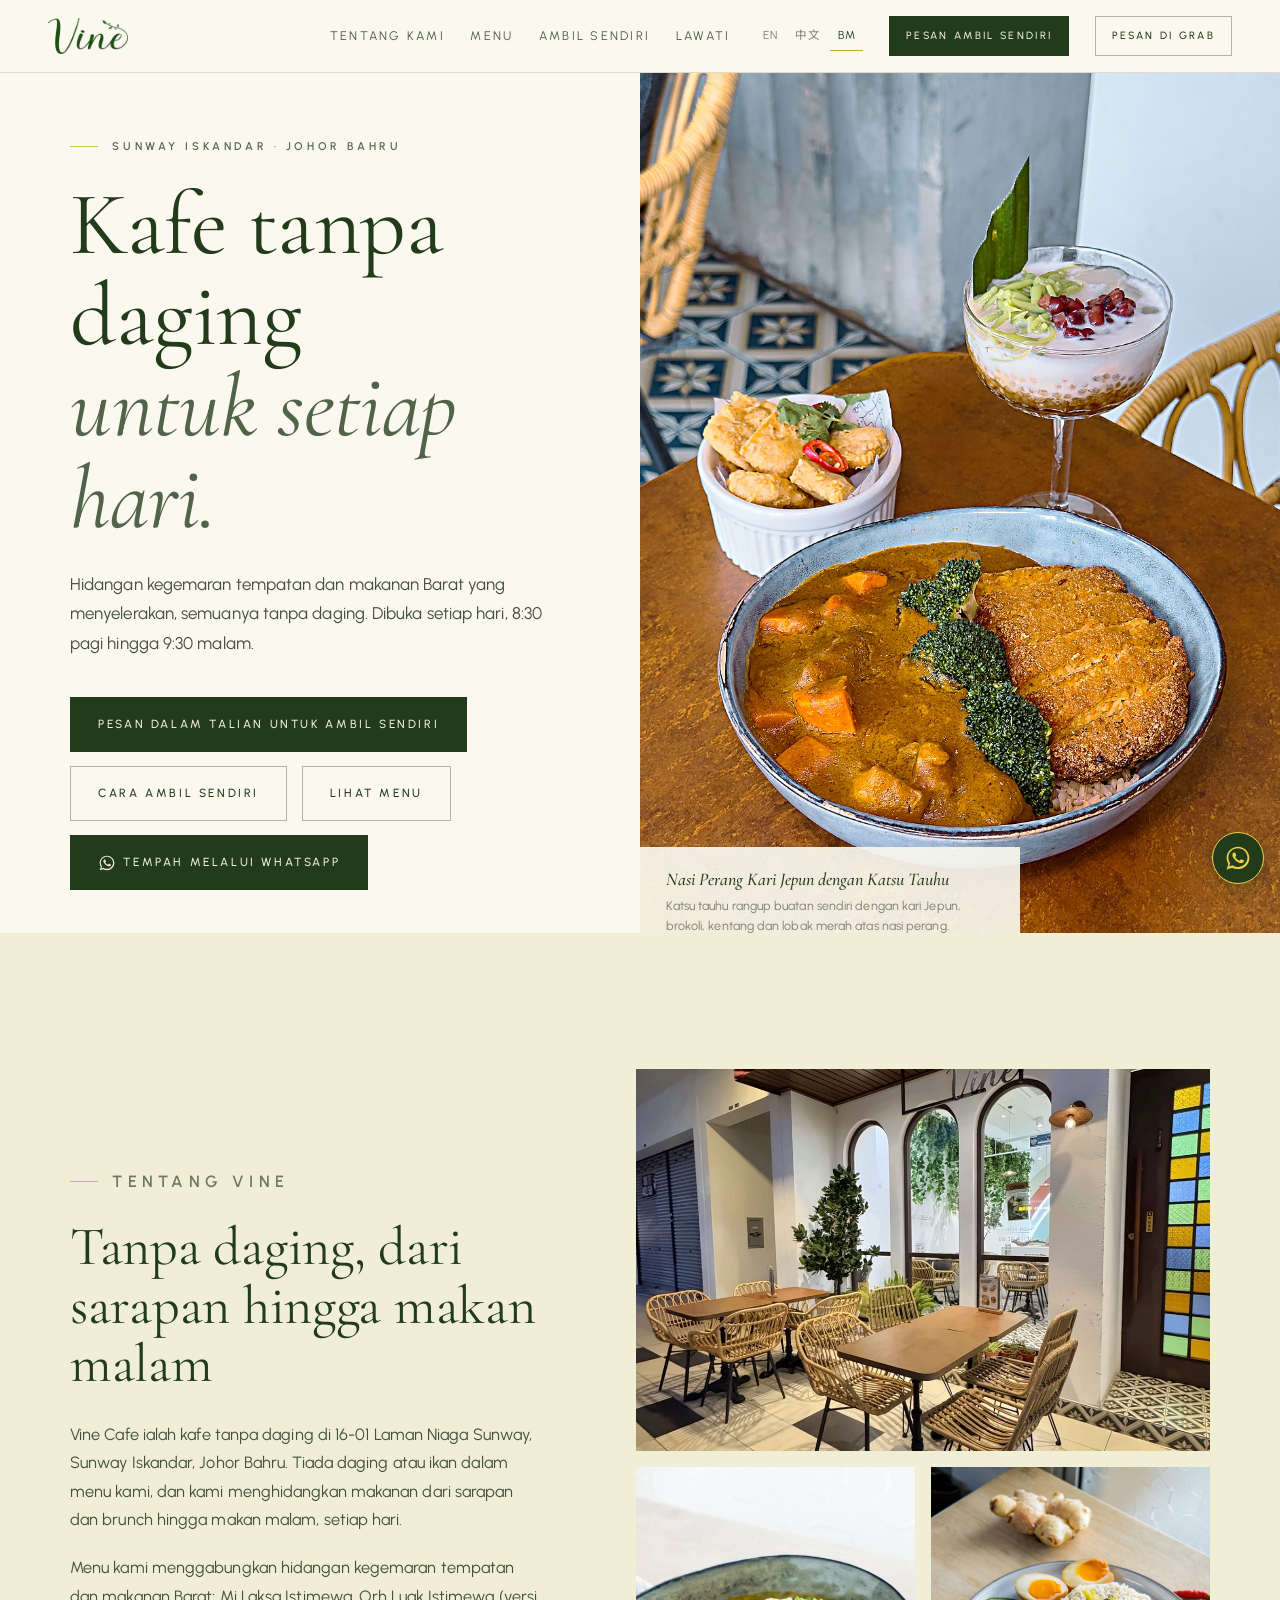
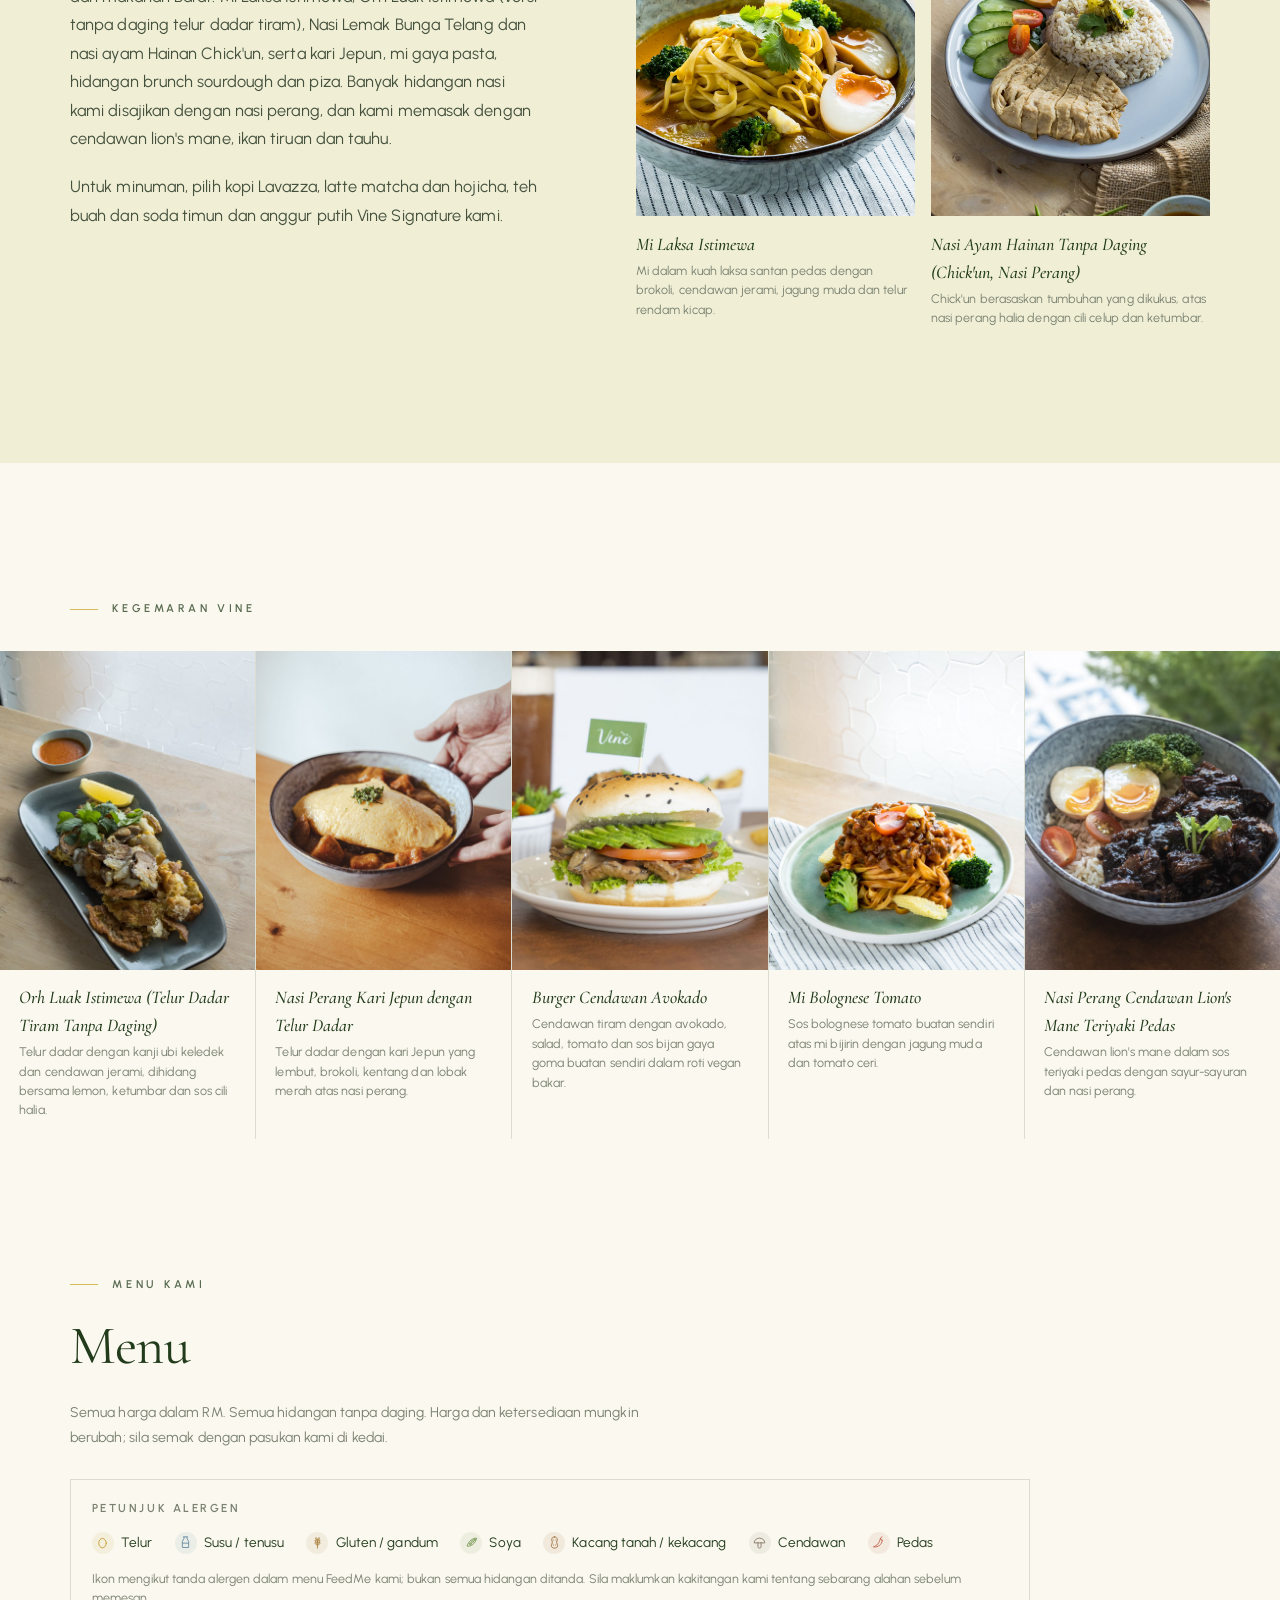
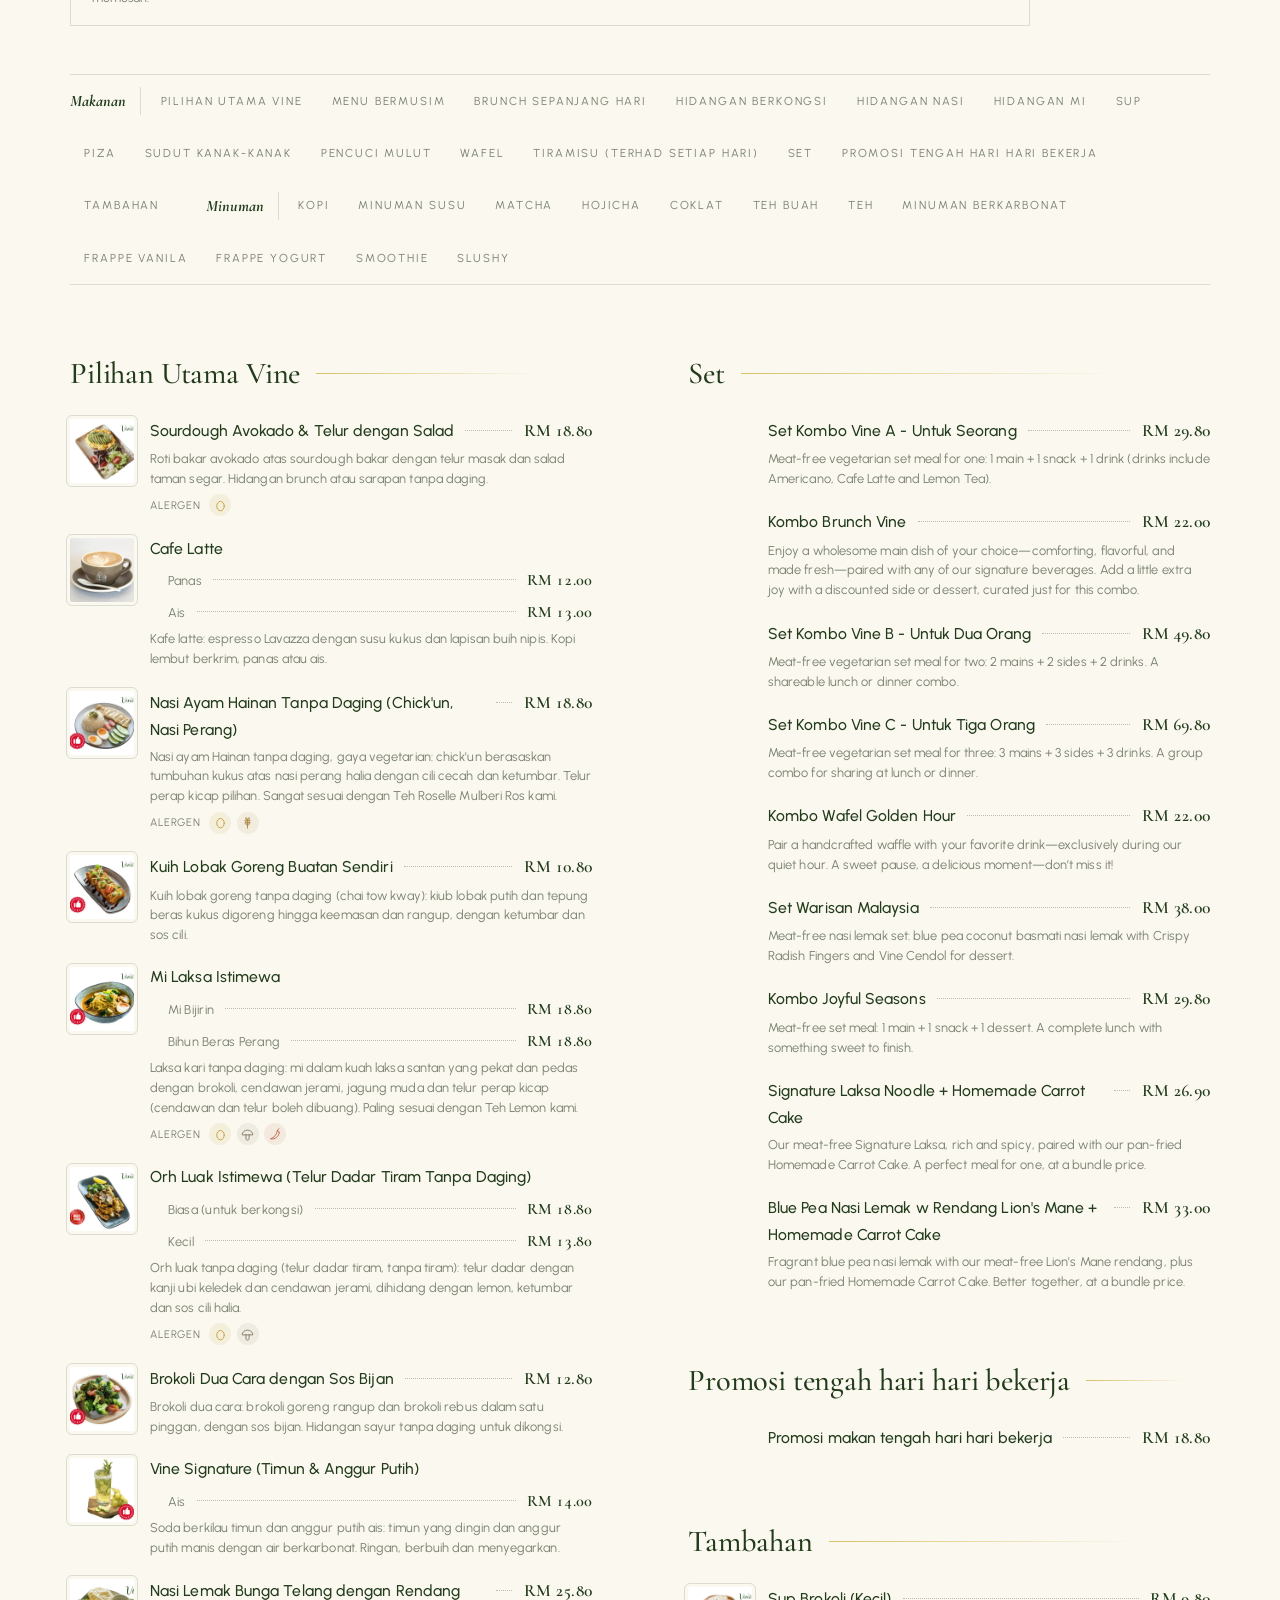
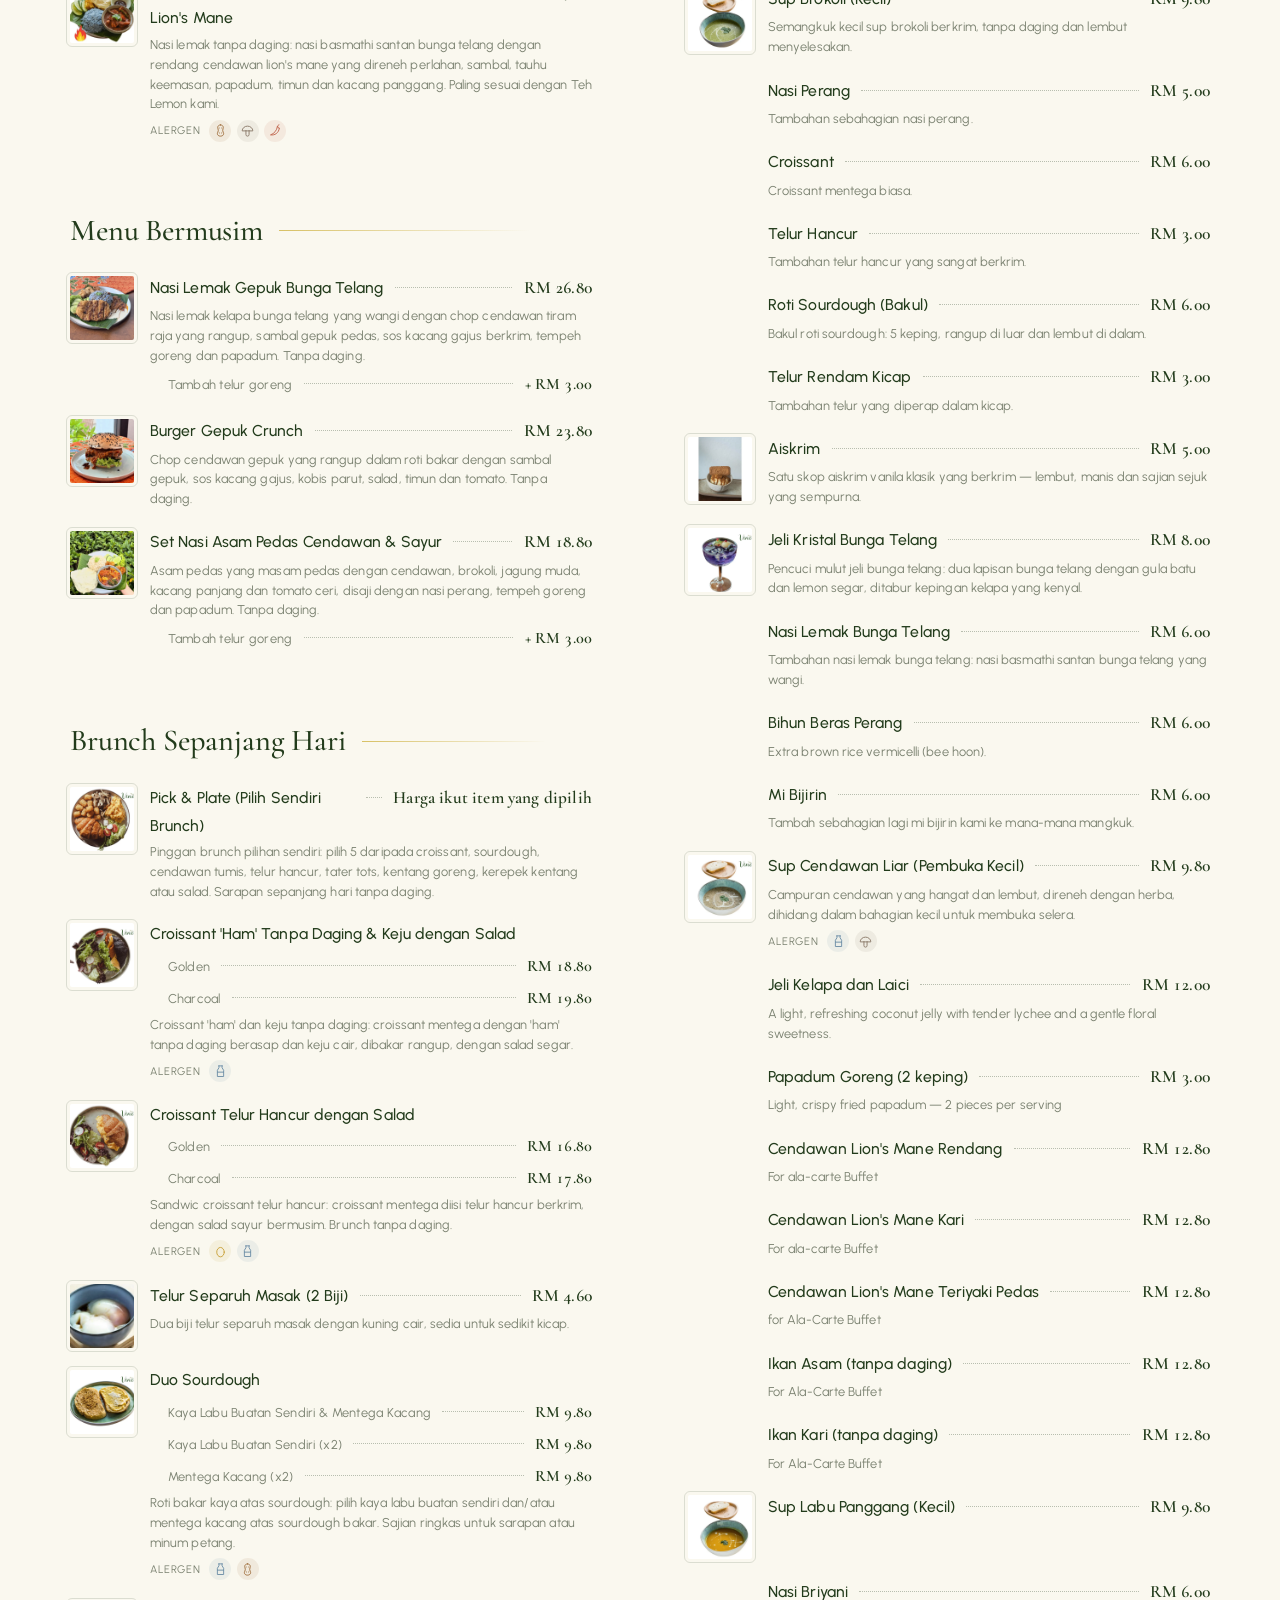
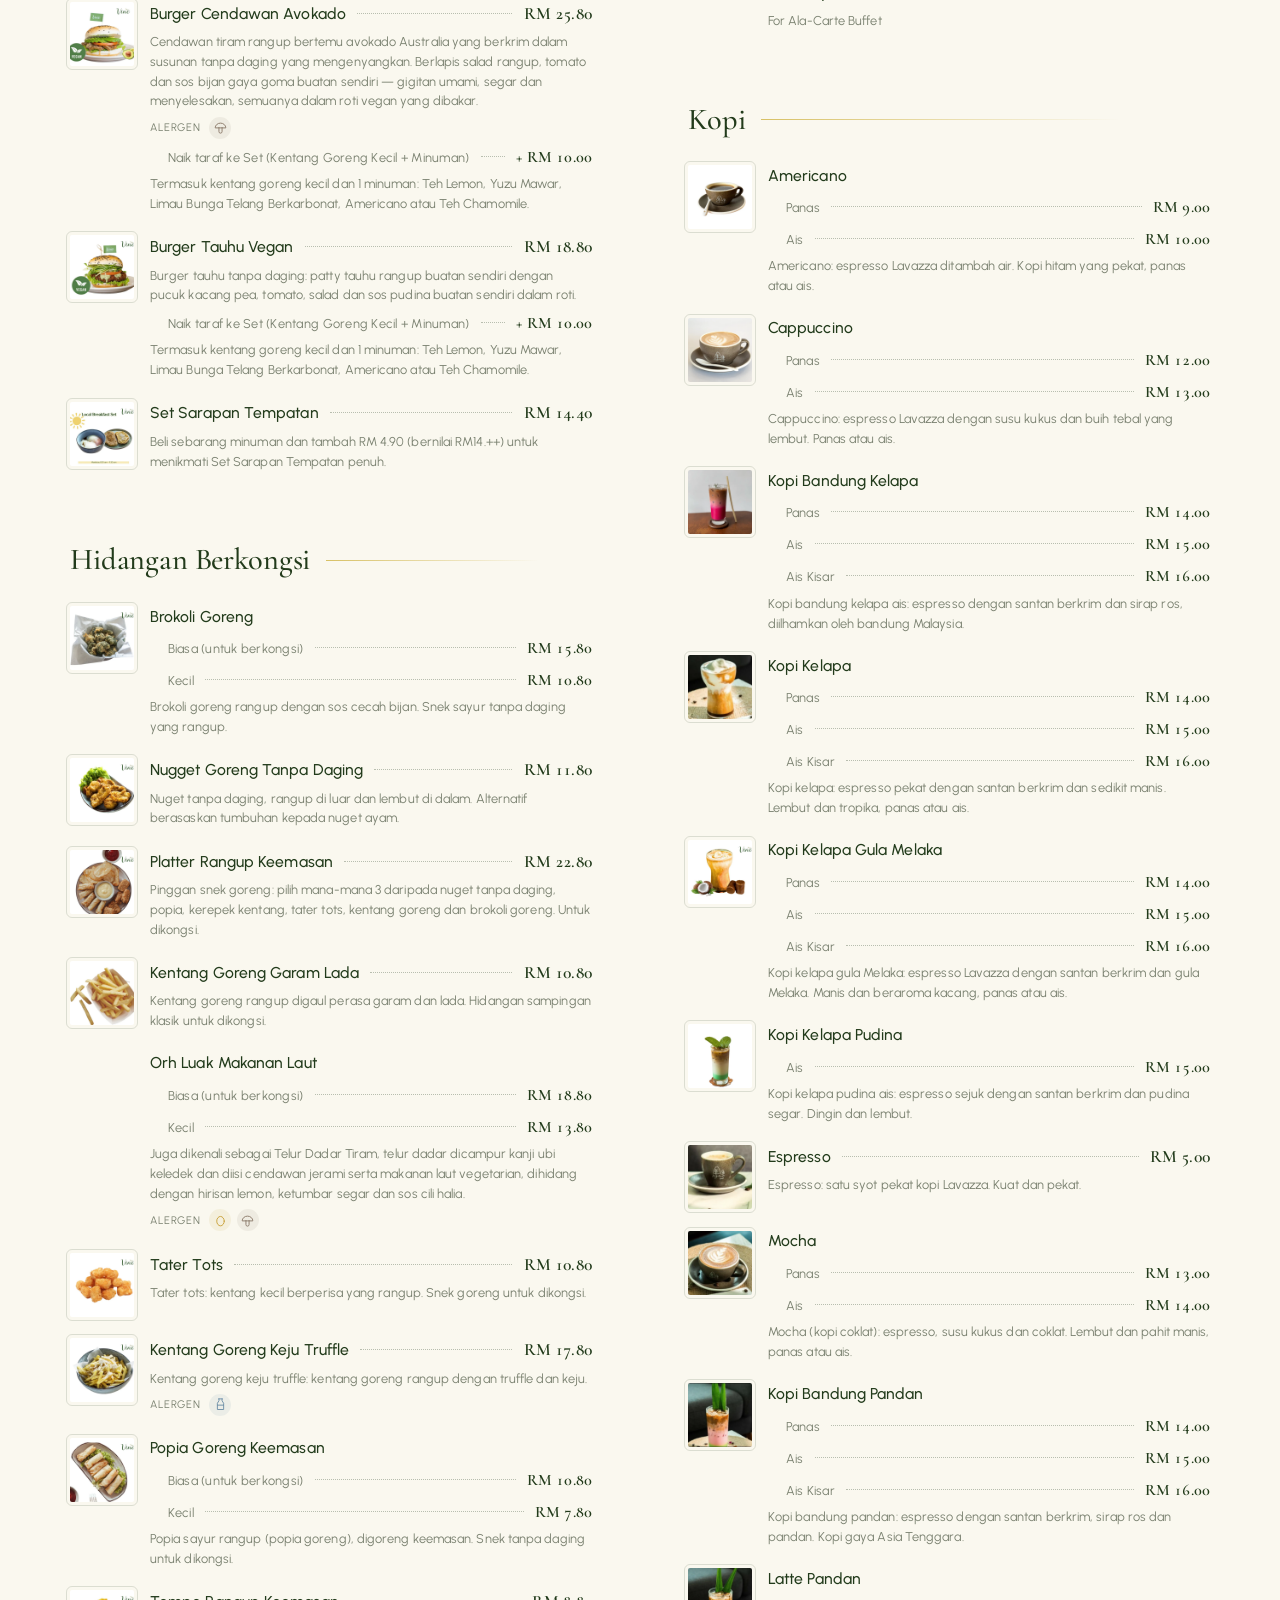
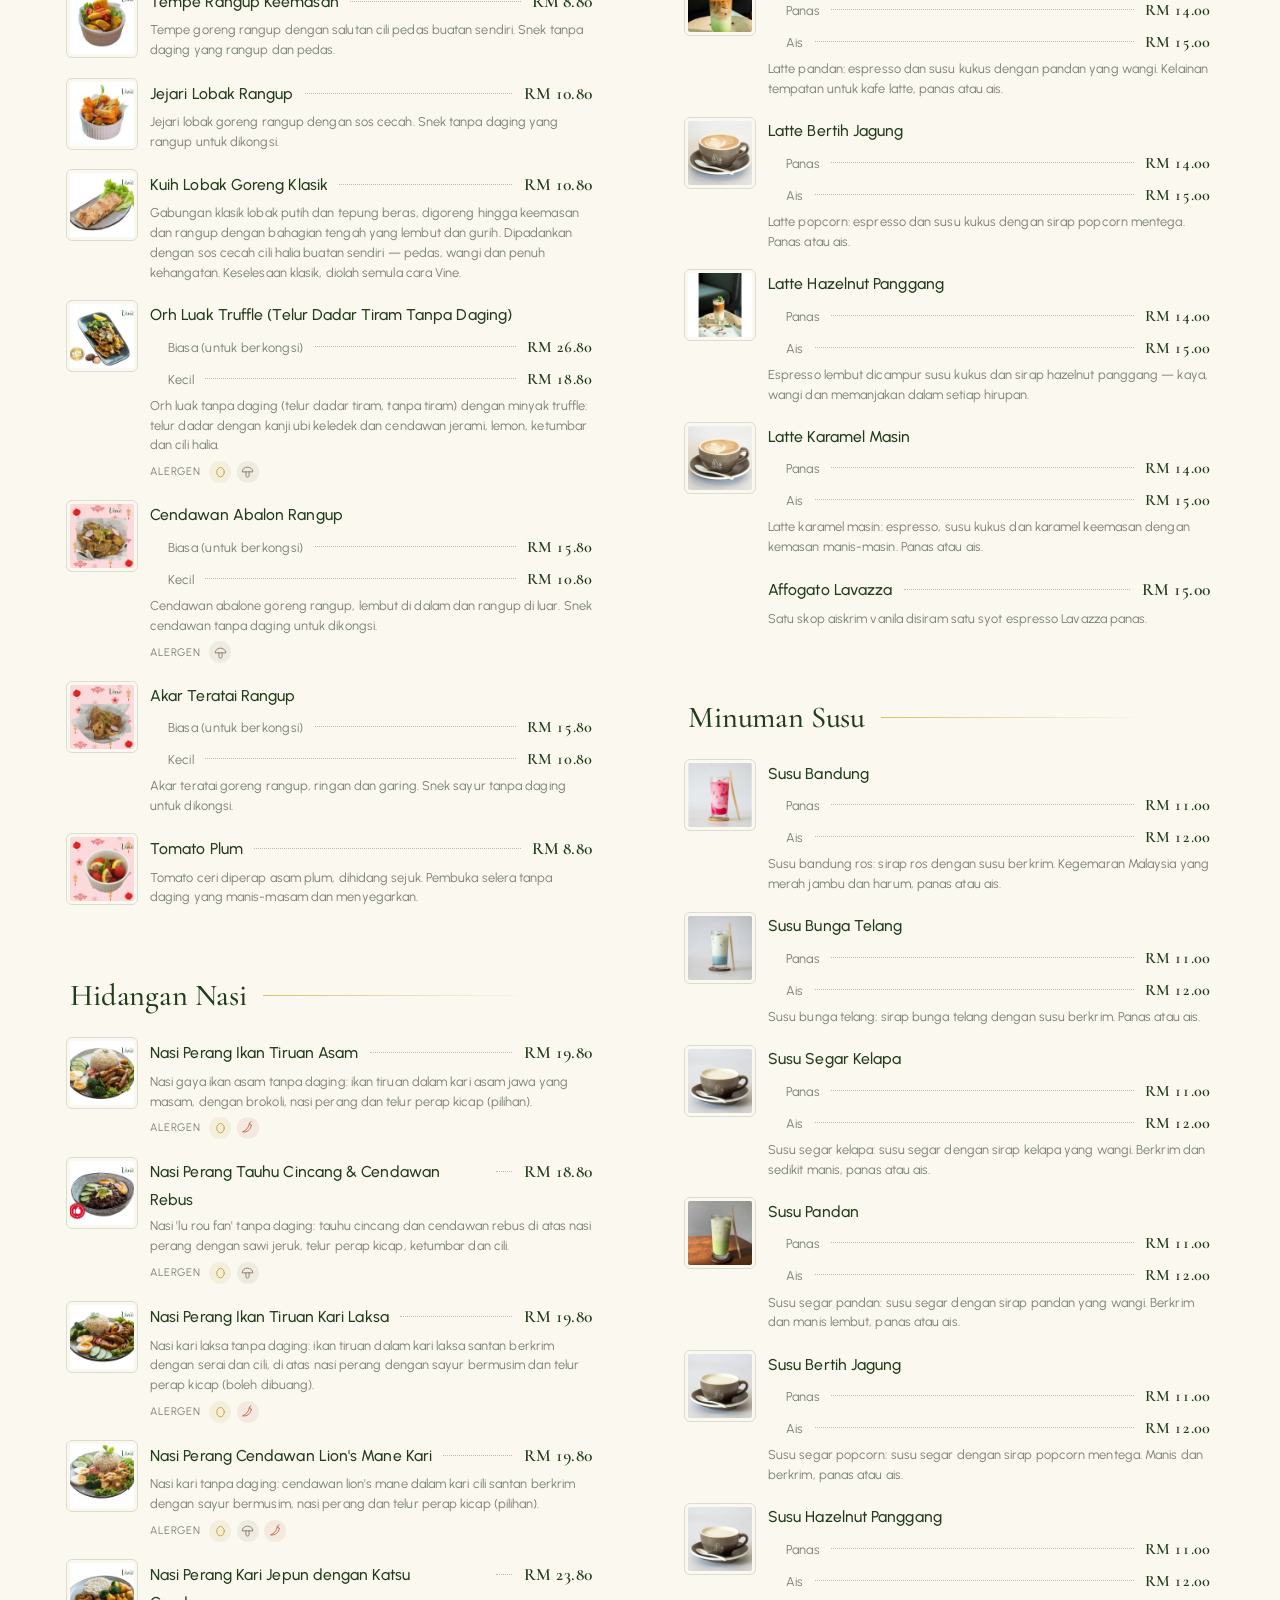
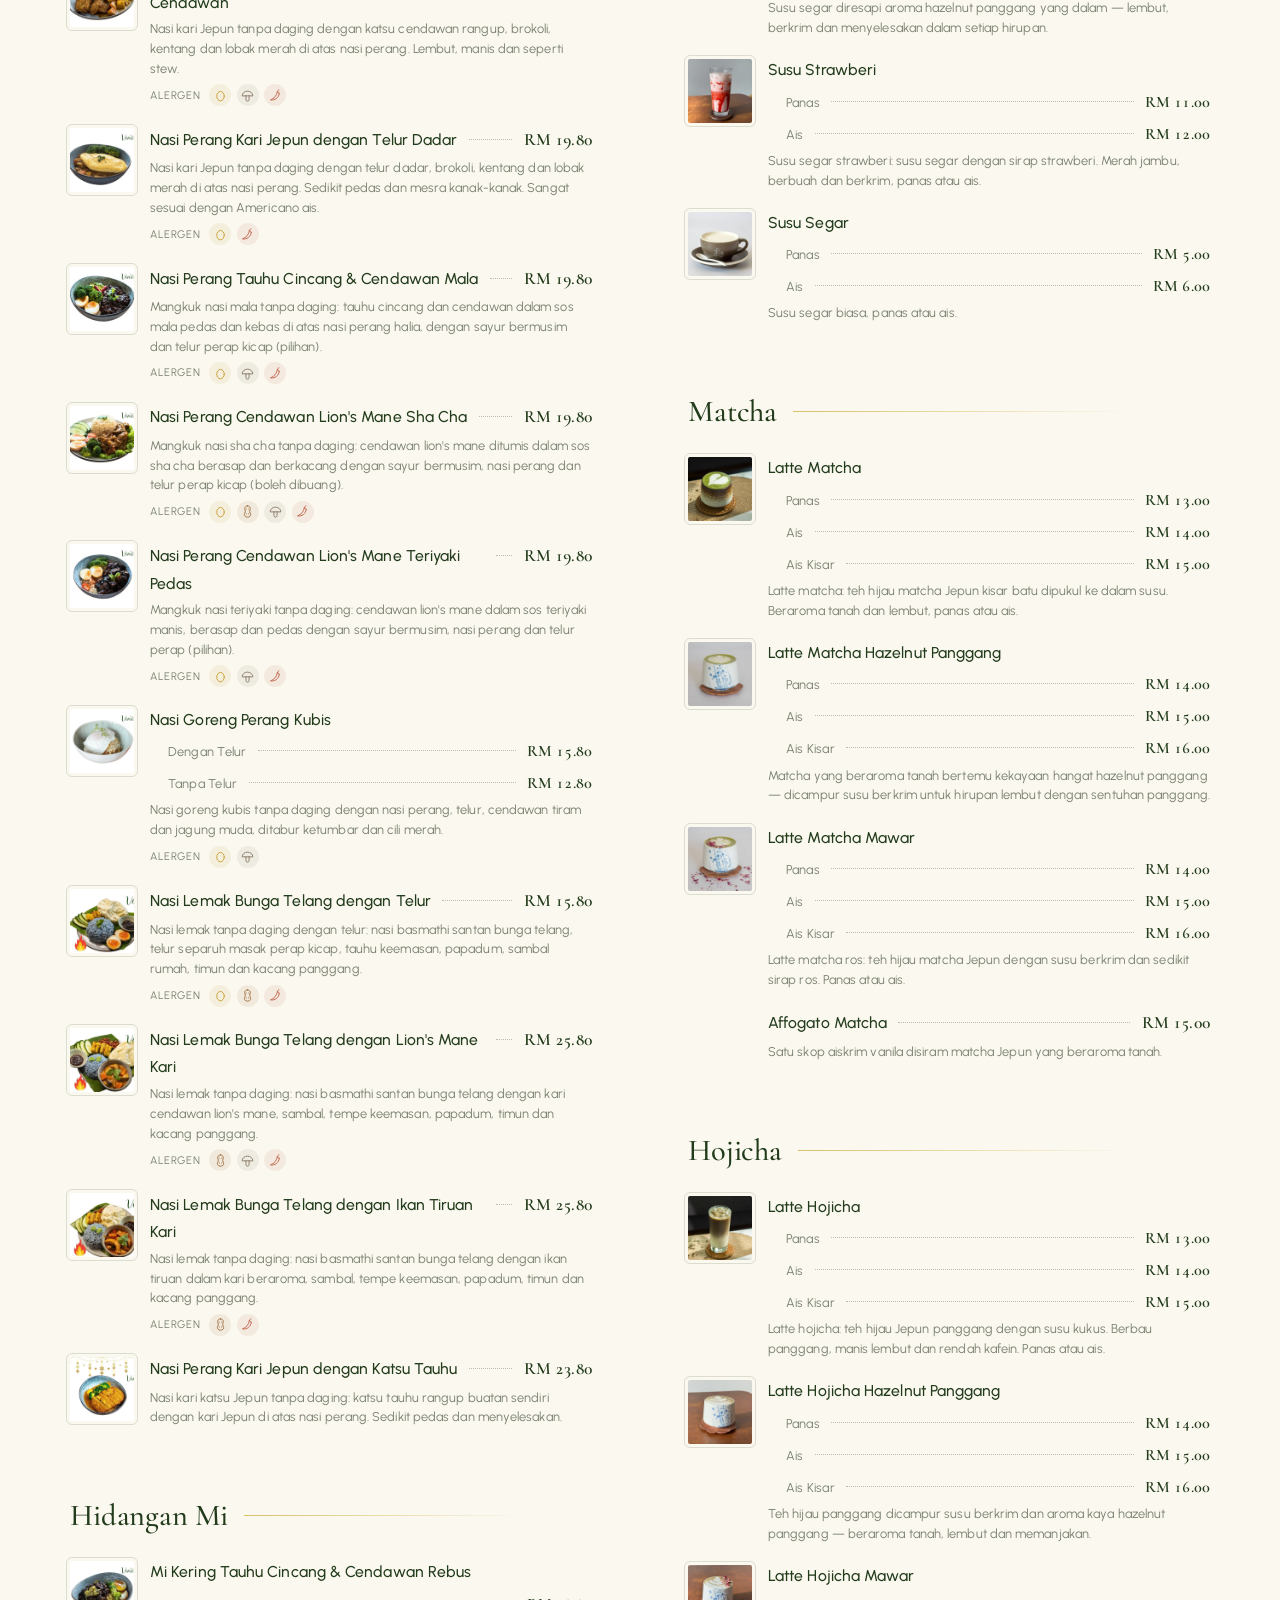
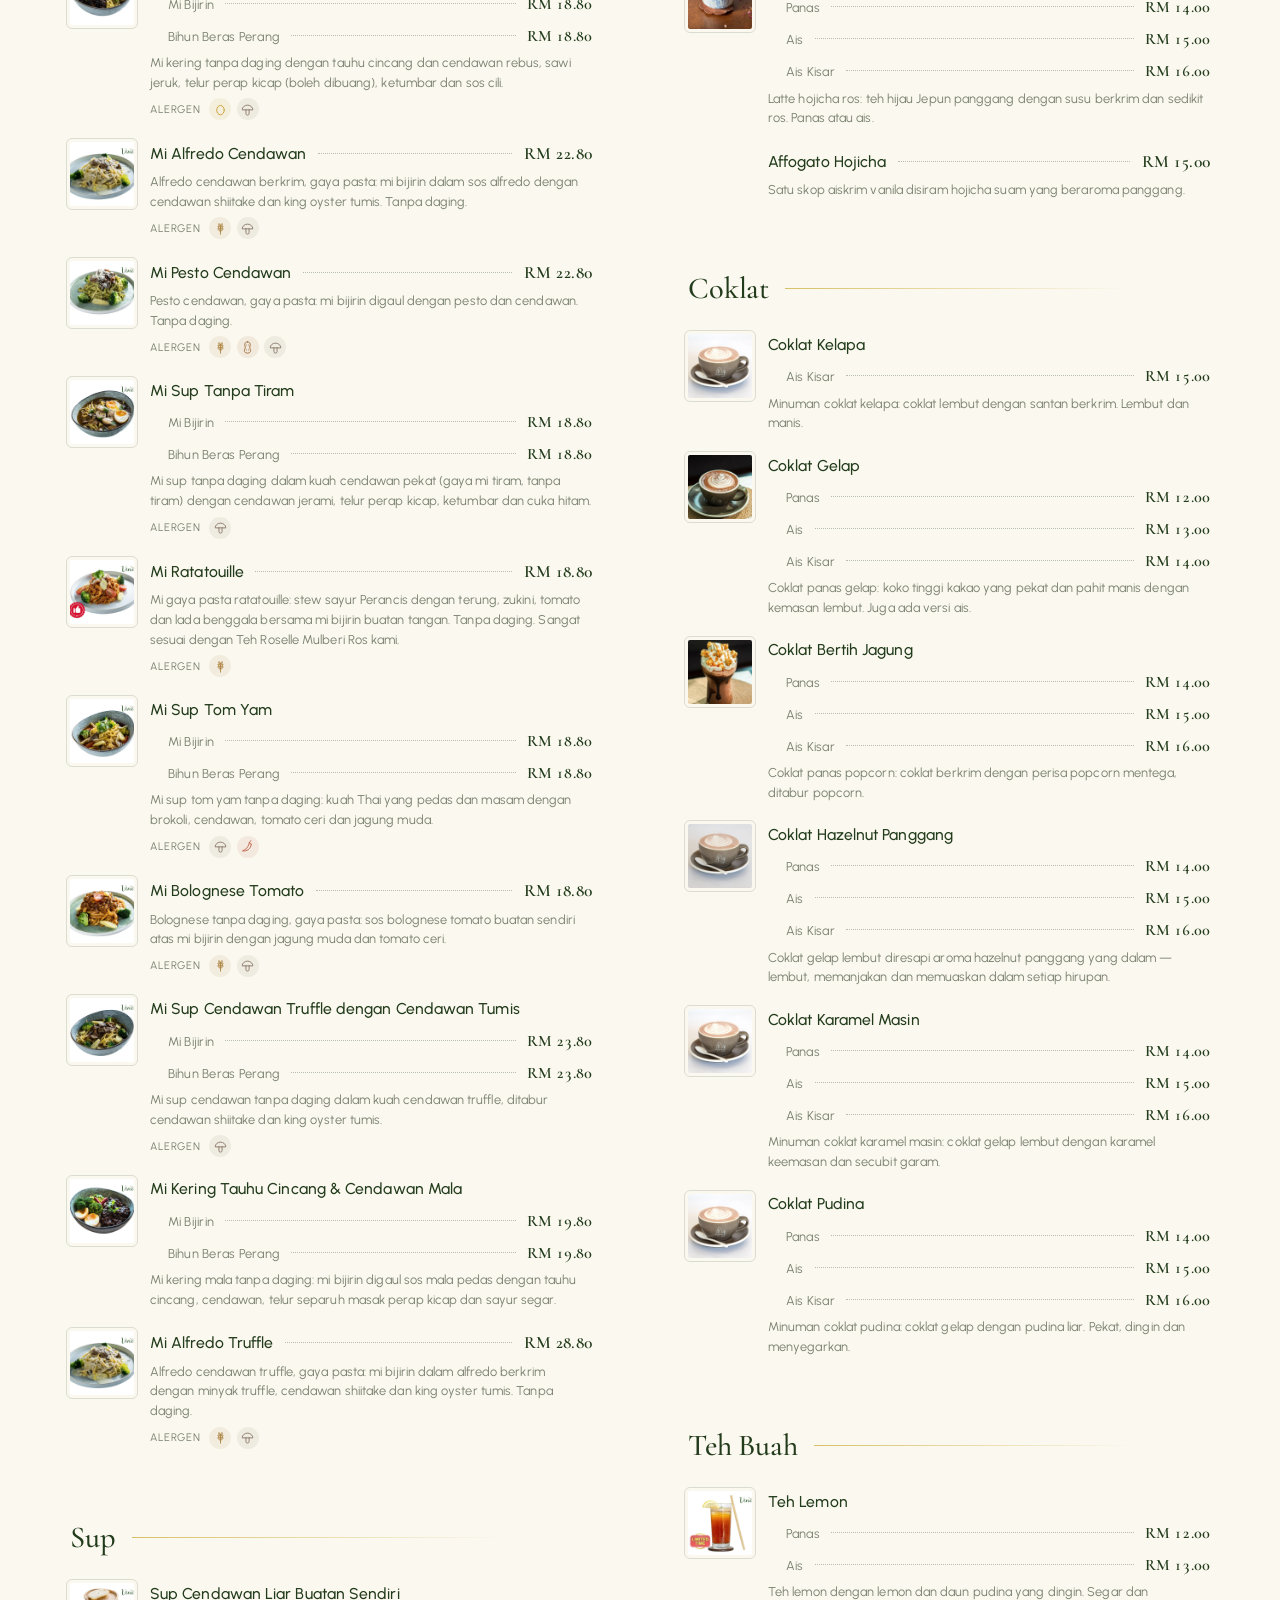
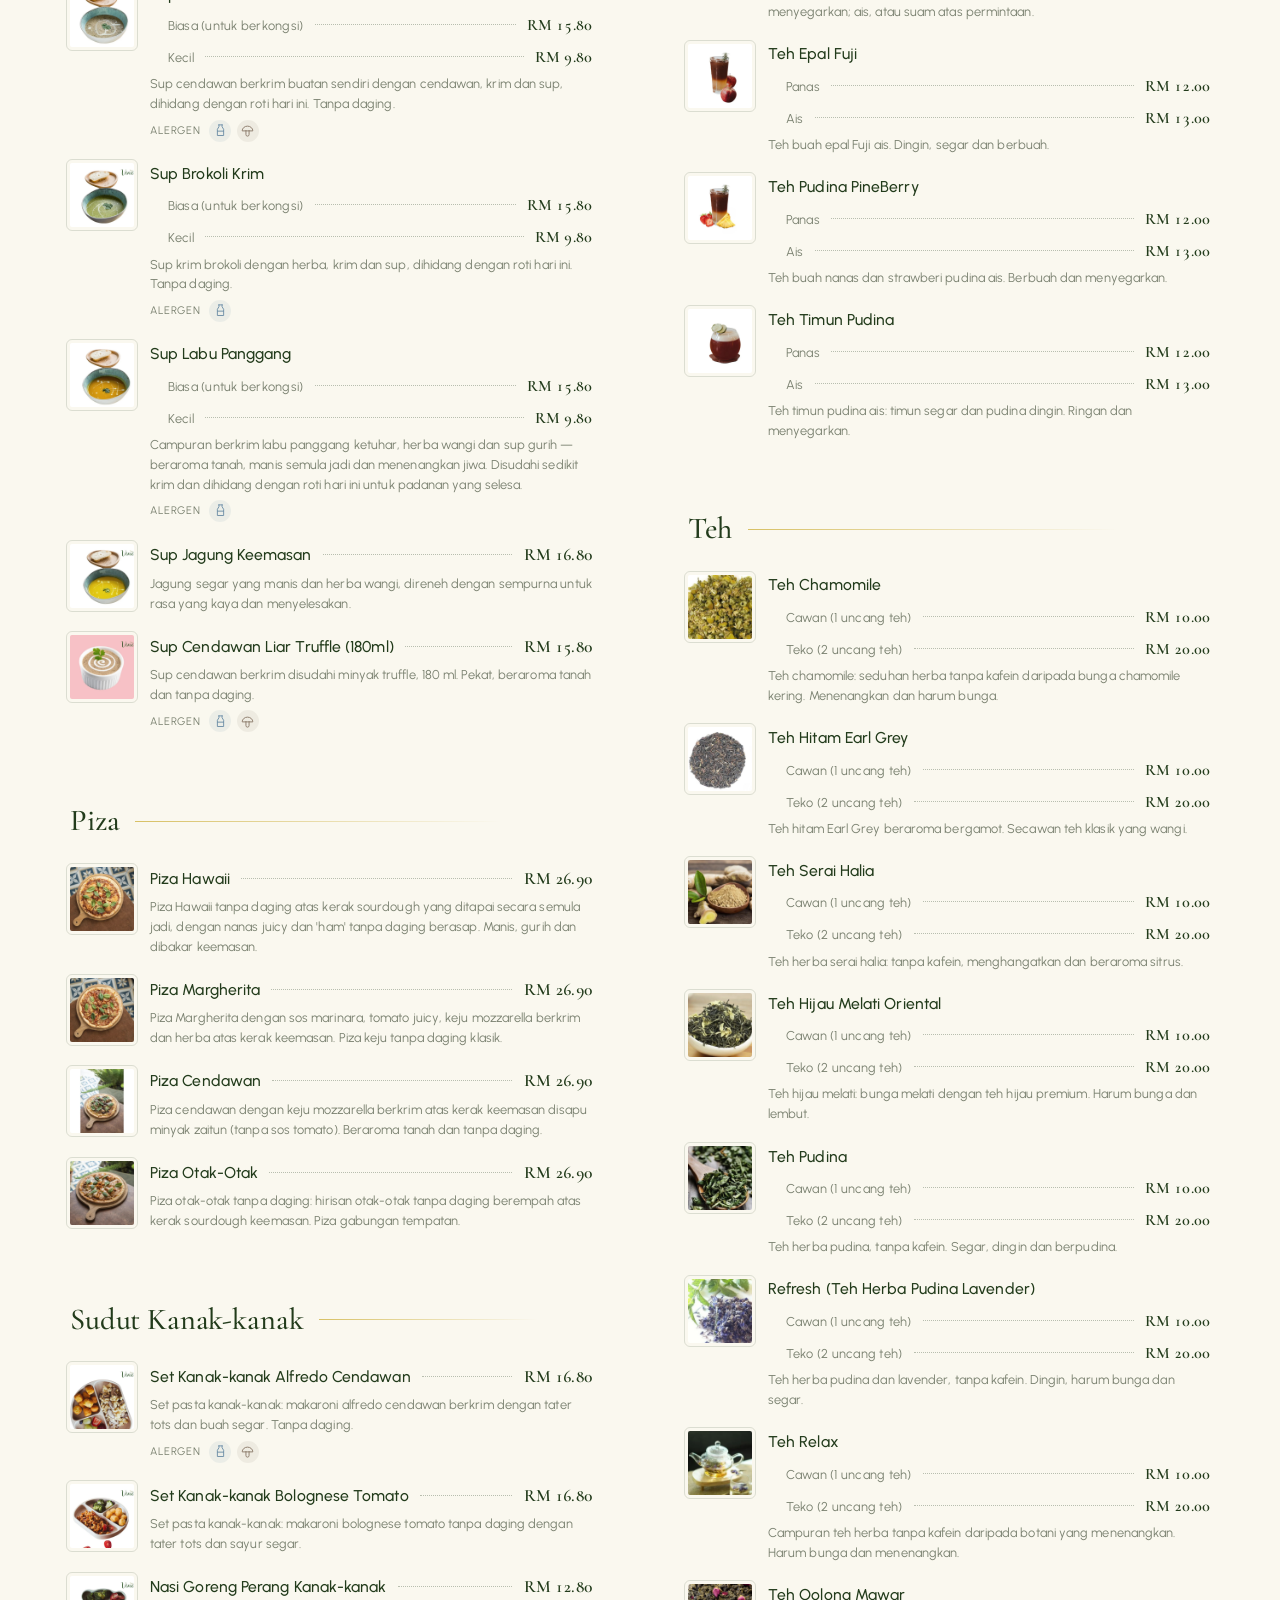
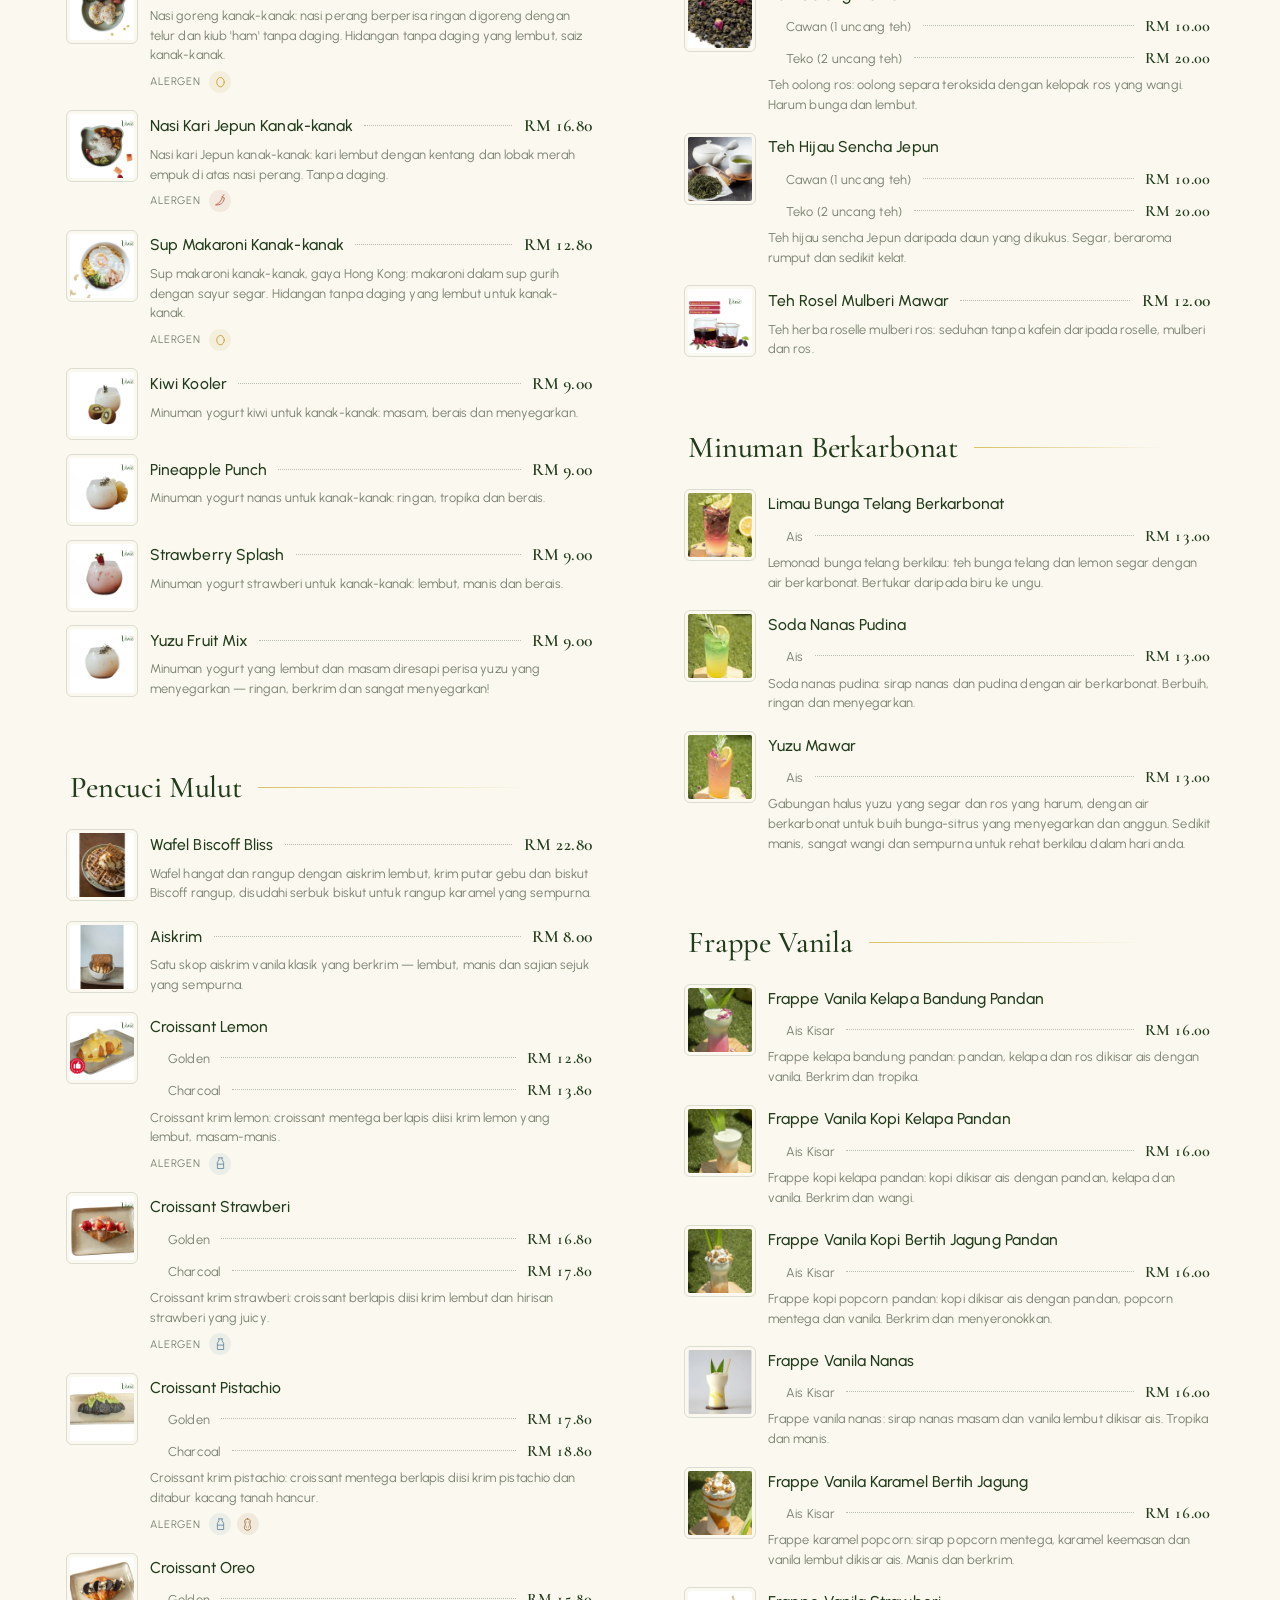
==== commit 831bac9a: "Menu sync from FeedMe 12 Nov: new seasonal dishes, retire Five Blessings and Avocado Salad" ====
--- a/ms/index.html
+++ b/ms/index.html
@@ -73,7 +73,7 @@
   <p class="kicker"><span data-i18n data-zh="我们的菜单" data-ms="Menu kami">Our menu</span></p>
   <h2><span data-i18n data-zh="菜单" data-ms="Menu">Menu</span></h2>
   <p class="note"><span data-i18n data-zh="价格以马币（RM）计。所有餐点均为素食。价格与供应或有变动，请向店内同事确认。" data-ms="Semua harga dalam RM. Semua hidangan tanpa daging. Harga dan ketersediaan mungkin berubah; sila semak dengan pasukan kami di kedai.">All prices in RM. Everything is meat-free. Prices and availability may change; please check with our team in store.</span></p>
-  <aside class="al-legend" aria-label="Allergen key"><h4 data-i18n data-zh="过敏原说明" data-ms="Petunjuk alergen">Allergen key</h4><ul><li><span class="al al-egg" style="--alc:#C9A23A" role="img" aria-label="Egg" title="Egg" data-zh="鸡蛋" data-ms="Telur"><svg viewBox="0 0 24 24" width="16" height="16" aria-hidden="true" fill="none" stroke="currentColor" stroke-width="1.5" stroke-linecap="round" stroke-linejoin="round"><ellipse cx="12" cy="13" rx="6" ry="7.5"/></svg></span><span data-i18n data-zh="鸡蛋" data-ms="Telur">Egg</span></li><li><span class="al al-milk" style="--alc:#6E8FA8" role="img" aria-label="Milk / dairy" title="Milk / dairy" data-zh="牛奶／乳制品" data-ms="Susu / tenusu"><svg viewBox="0 0 24 24" width="16" height="16" aria-hidden="true" fill="none" stroke="currentColor" stroke-width="1.5" stroke-linecap="round" stroke-linejoin="round"><path d="M9 3h6M9.5 3v3L7 10v10h10V10l-2.5-4V3"/><path d="M7 13h10"/></svg></span><span data-i18n data-zh="牛奶／乳制品" data-ms="Susu / tenusu">Milk / dairy</span></li><li><span class="al al-gluten" style="--alc:#B08A4A" role="img" aria-label="Gluten / wheat" title="Gluten / wheat" data-zh="麸质／小麦" data-ms="Gluten / gandum"><svg viewBox="0 0 24 24" width="16" height="16" aria-hidden="true" fill="none" stroke="currentColor" stroke-width="1.5" stroke-linecap="round" stroke-linejoin="round"><path d="M12 21V8"/><path d="M12 12c-2.5 0-4-1.5-4-4 2.5 0 4 1.5 4 4zM12 12c2.5 0 4-1.5 4-4-2.5 0-4 1.5-4 4zM12 8c-2 0-3-1.5-3-3.5 2 0 3 1.5 3 3.5zM12 8c2 0 3-1.5 3-3.5-2 0-3 1.5-3 3.5zM12 16c-2.5 0-4-1.5-4-4 2.5 0 4 1.5 4 4zM12 16c2.5 0 4-1.5 4-4-2.5 0-4 1.5-4 4z"/></svg></span><span data-i18n data-zh="麸质／小麦" data-ms="Gluten / gandum">Gluten / wheat</span></li><li><span class="al al-soy" style="--alc:#7C9A5B" role="img" aria-label="Soy" title="Soy" data-zh="大豆" data-ms="Soya"><svg viewBox="0 0 24 24" width="16" height="16" aria-hidden="true" fill="none" stroke="currentColor" stroke-width="1.5" stroke-linecap="round" stroke-linejoin="round"><path d="M5 17c3-8 9-12 15-12-1 7-6 12-13 13z"/><circle cx="10" cy="14" r="1.6"/><circle cx="13.5" cy="10.5" r="1.6"/><circle cx="16.5" cy="7.5" r="1.3"/></svg></span><span data-i18n data-zh="大豆" data-ms="Soya">Soy</span></li><li><span class="al al-peanut" style="--alc:#A0703F" role="img" aria-label="Peanut / nuts" title="Peanut / nuts" data-zh="花生／坚果" data-ms="Kacang tanah / kekacang"><svg viewBox="0 0 24 24" width="16" height="16" aria-hidden="true" fill="none" stroke="currentColor" stroke-width="1.5" stroke-linecap="round" stroke-linejoin="round"><path d="M12 3c2.8 0 4.5 2 4.5 4.3 0 1.6-1 2.4-1 4.7s1.5 3 1.5 5c0 2.6-2.2 4-5 4s-5-1.4-5-4c0-2 1.5-2.7 1.5-5S7.5 8.9 7.5 7.3C7.5 5 9.2 3 12 3z"/><path d="M10 8h.01M14 8h.01M10.5 16h.01M13.5 16h.01"/></svg></span><span data-i18n data-zh="花生／坚果" data-ms="Kacang tanah / kekacang">Peanut / nuts</span></li><li><span class="al al-mushroom" style="--alc:#8C7B6B" role="img" aria-label="Mushroom" title="Mushroom" data-zh="蘑菇" data-ms="Cendawan"><svg viewBox="0 0 24 24" width="16" height="16" aria-hidden="true" fill="none" stroke="currentColor" stroke-width="1.5" stroke-linecap="round" stroke-linejoin="round"><path d="M3.5 12a8.5 7 0 0 1 17 0z"/><path d="M9.5 12v6.5a2.5 2.5 0 0 0 5 0V12"/></svg></span><span data-i18n data-zh="蘑菇" data-ms="Cendawan">Mushroom</span></li><li><span class="al al-spicy" style="--alc:#C2674F" role="img" aria-label="Spicy" title="Spicy" data-zh="辣" data-ms="Pedas"><svg viewBox="0 0 24 24" width="16" height="16" aria-hidden="true" fill="none" stroke="currentColor" stroke-width="1.5" stroke-linecap="round" stroke-linejoin="round"><path d="M15 6c-1 6-5 11-11 13 7 1 13-3 14-10"/><path d="M15 6c1.5 0 3 1 3 3M15 6c0-1.5 1-2.5 2.5-3"/></svg></span><span data-i18n data-zh="辣" data-ms="Pedas">Spicy</span></li></ul><p class="al-note" data-i18n data-zh="图标依据我们 FeedMe 菜单中的过敏原标注；并非每道菜都有标注。点餐前请告知店员您的任何过敏情况。" data-ms="Ikon mengikut tanda alergen dalam menu FeedMe kami; bukan semua hidangan ditanda. Sila maklumkan kakitangan kami tentang sebarang alahan sebelum memesan.">Icons follow the allergen tags in our FeedMe menu; not every dish is tagged. Please tell our staff about any allergies before ordering.</p></aside><nav class="catnav" aria-label="Menu categories"><b class="navlab" data-i18n data-zh="餐点" data-ms="Makanan">Food</b><a href="#m-vine-s-top-picks"><span data-i18n data-zh="Vine 精选" data-ms="Pilihan Utama Vine">Vine&#x27;s Top Picks</span></a><a href="#m-seasonal-menu"><span data-i18n data-zh="季节限定" data-ms="Menu Bermusim">Seasonal</span></a><a href="#m-anytime-brunch"><span data-i18n data-zh="全日早午餐" data-ms="Brunch Sepanjang Hari">Anytime Brunch</span></a><a href="#m-sharing-plates"><span data-i18n data-zh="分享小食" data-ms="Hidangan Berkongsi">Sharing Plates</span></a><a href="#m-rice-main"><span data-i18n data-zh="饭类" data-ms="Hidangan Nasi">Rice Mains</span></a><a href="#m-noodles-main"><span data-i18n data-zh="面类" data-ms="Hidangan Mi">Noodles</span></a><a href="#m-soup"><span data-i18n data-zh="汤品" data-ms="Sup">Soups</span></a><a href="#m-pizza"><span data-i18n data-zh="披萨" data-ms="Piza">Pizza</span></a><a href="#m-kid-s-corner"><span data-i18n data-zh="儿童餐" data-ms="Sudut Kanak-kanak">Kids&#x27; Corner</span></a><a href="#m-dessert"><span data-i18n data-zh="甜品" data-ms="Pencuci Mulut">Desserts</span></a><a href="#m-waffle"><span data-i18n data-zh="华夫饼" data-ms="Wafel">Waffles</span></a><a href="#m-tiramisu-limited-daily-sets"><span data-i18n data-zh="提拉米苏（每日限量）" data-ms="Tiramisu (terhad setiap hari)">Tiramisu (limited daily)</span></a><a href="#m-add-ons"><span data-i18n data-zh="加点" data-ms="Tambahan">Add-ons</span></a><b class="navlab" data-i18n data-zh="饮品" data-ms="Minuman">Drinks</b><a href="#m-lavazza-gran-coffee"><span data-i18n data-zh="咖啡" data-ms="Kopi">Coffee</span></a><a href="#m-milk"><span data-i18n data-zh="牛奶饮品" data-ms="Minuman Susu">Milk Drinks</span></a><a href="#m-matcha"><span data-i18n data-zh="抹茶" data-ms="Matcha">Matcha</span></a><a href="#m-hojicha"><span data-i18n data-zh="焙茶" data-ms="Hojicha">Hojicha</span></a><a href="#m-gour-base-dar-chocolate"><span data-i18n data-zh="巧克力" data-ms="Coklat">Chocolate</span></a><a href="#m-fruit-tea"><span data-i18n data-zh="水果茶" data-ms="Teh Buah">Fruit Tea</span></a><a href="#m-tea-bag"><span data-i18n data-zh="茶" data-ms="Teh">Tea</span></a><a href="#m-sparkling-drinks"><span data-i18n data-zh="气泡饮" data-ms="Minuman Berkarbonat">Sparkling Drinks</span></a><a href="#m-vanilla-frappe"><span data-i18n data-zh="香草冰沙" data-ms="Frappe Vanila">Vanilla Frappes</span></a><a href="#m-yogurt-frappe"><span data-i18n data-zh="酸奶冰沙" data-ms="Frappe Yogurt">Yogurt Frappes</span></a><a href="#m-smoothies"><span data-i18n data-zh="奶昔" data-ms="Smoothie">Smoothies</span></a><a href="#m-slushy"><span data-i18n data-zh="冰沙饮" data-ms="Slushie">Slushies</span></a></nav><div class="cats"><section class="cat" id="m-vine-s-top-picks"><h3 data-i18n data-zh="Vine 精选" data-ms="Pilihan Utama Vine">Vine&#x27;s Top Picks</h3><ul><li class="mi has-ph"><img class="th" src="../images/menu/avocado-egg-sourdough-with-salad.webp" alt="Avocado &amp; Egg Sourdough with Salad" loading="lazy" decoding="async" width="600" height="600"><div class="mb"><div class="row"><span class="nm" data-i18n data-zh="牛油果鸡蛋酸种面包配沙拉" data-ms="Sourdough Avokado &amp; Telur dengan Salad">Avocado &amp; Egg Sourdough with Salad</span><span class="dots"></span><span class="pr">RM 18.80</span></div><p class="ds" data-i18n data-zh="酸种面包牛油果吐司配熟鸡蛋和新鲜田园沙拉。无肉早午餐或早餐。" data-ms="Roti bakar avokado atas sourdough bakar dengan telur masak dan salad taman segar. Hidangan brunch atau sarapan tanpa daging.">Avocado toast on toasted sourdough with a cooked egg and fresh garden salad. A meat-free brunch or breakfast plate.</p><span class="als" data-feedme="🫛🥚"><span class="als-l" data-i18n data-zh="过敏原" data-ms="Alergen">Allergens</span><span class="al al-egg" style="--alc:#C9A23A" role="img" aria-label="Egg" title="Egg" data-zh="鸡蛋" data-ms="Telur"><svg viewBox="0 0 24 24" width="16" height="16" aria-hidden="true" fill="none" stroke="currentColor" stroke-width="1.5" stroke-linecap="round" stroke-linejoin="round"><ellipse cx="12" cy="13" rx="6" ry="7.5"/></svg></span><span class="al al-soy" style="--alc:#7C9A5B" role="img" aria-label="Soy" title="Soy" data-zh="大豆" data-ms="Soya"><svg viewBox="0 0 24 24" width="16" height="16" aria-hidden="true" fill="none" stroke="currentColor" stroke-width="1.5" stroke-linecap="round" stroke-linejoin="round"><path d="M5 17c3-8 9-12 15-12-1 7-6 12-13 13z"/><circle cx="10" cy="14" r="1.6"/><circle cx="13.5" cy="10.5" r="1.6"/><circle cx="16.5" cy="7.5" r="1.3"/></svg></span></span></div></li><li class="mi has-ph"><img class="th" src="../images/menu/cafe-latte.webp" alt="Cafe Latte" loading="lazy" decoding="async" width="600" height="600"><div class="mb"><div class="row"><span class="nm" data-i18n data-zh="拿铁" data-ms="Cafe Latte">Cafe Latte</span></div><p class="ds" data-i18n data-zh="拿铁：Lavazza 浓缩咖啡配蒸奶和薄薄一层奶泡。顺滑香浓，热或冰。" data-ms="Kafe latte: espresso Lavazza dengan susu kukus dan lapisan buih nipis. Kopi lembut berkrim, panas atau ais.">Cafe latte: Lavazza espresso with steamed milk and a light layer of foam. Smooth, creamy coffee, hot or iced.</p><div class="vrow"><span class="vl" data-i18n data-zh="热" data-ms="Panas">Hot</span><span class="dots"></span><span class="pr">RM 12.00</span></div><div class="vrow"><span class="vl" data-i18n data-zh="冰" data-ms="Ais">Ice</span><span class="dots"></span><span class="pr">RM 13.00</span></div></div></li><li class="mi has-ph"><img class="th" src="../images/menu/meat-free-hainanese-chicken-rice-chick-un-brown-rice.webp" alt="Meat-Free Hainanese Chicken Rice (Chick&#x27;un, Brown Rice)" loading="lazy" decoding="async" width="600" height="600"><div class="mb"><div class="row"><span class="nm" data-i18n data-zh="素海南鸡饭（素鸡，糙米）" data-ms="Nasi Ayam Hainan Tanpa Daging (Chick&#x27;un, Nasi Perang)">Meat-Free Hainanese Chicken Rice (Chick&#x27;un, Brown Rice)</span><span class="dots"></span><span class="pr">RM 18.80</span></div><p class="ds" data-i18n data-zh="无肉海南鸡饭（素食版）：蒸植物基素鸡配姜味糙米饭、酸辣辣椒蘸酱和香菜。可选酱油卤蛋。配我们的洛神桑葚玫瑰茶更佳。" data-ms="Nasi ayam Hainan tanpa daging, gaya vegetarian: chick&#x27;un berasaskan tumbuhan kukus atas nasi perang halia dengan cili cecah dan ketumbar. Telur perap kicap pilihan. Sangat sesuai dengan Teh Roselle Mulberi Ros kami.">Meat-free Hainanese chicken rice, vegetarian style: steamed plant-based chick&#x27;un on ginger brown rice with zesty chilli dip and coriander. Optional soy-marinated egg. Great with our Roselle Mulberry Rose Tea.</p><span class="als" data-feedme="🥚🌾"><span class="als-l" data-i18n data-zh="过敏原" data-ms="Alergen">Allergens</span><span class="al al-egg" style="--alc:#C9A23A" role="img" aria-label="Egg" title="Egg" data-zh="鸡蛋" data-ms="Telur"><svg viewBox="0 0 24 24" width="16" height="16" aria-hidden="true" fill="none" stroke="currentColor" stroke-width="1.5" stroke-linecap="round" stroke-linejoin="round"><ellipse cx="12" cy="13" rx="6" ry="7.5"/></svg></span><span class="al al-gluten" style="--alc:#B08A4A" role="img" aria-label="Gluten / wheat" title="Gluten / wheat" data-zh="麸质／小麦" data-ms="Gluten / gandum"><svg viewBox="0 0 24 24" width="16" height="16" aria-hidden="true" fill="none" stroke="currentColor" stroke-width="1.5" stroke-linecap="round" stroke-linejoin="round"><path d="M12 21V8"/><path d="M12 12c-2.5 0-4-1.5-4-4 2.5 0 4 1.5 4 4zM12 12c2.5 0 4-1.5 4-4-2.5 0-4 1.5-4 4zM12 8c-2 0-3-1.5-3-3.5 2 0 3 1.5 3 3.5zM12 8c2 0 3-1.5 3-3.5-2 0-3 1.5-3 3.5zM12 16c-2.5 0-4-1.5-4-4 2.5 0 4 1.5 4 4zM12 16c2.5 0 4-1.5 4-4-2.5 0-4 1.5-4 4z"/></svg></span></span></div></li><li class="mi has-ph"><img class="th" src="../images/menu/homemade-carrot-cake-radish-cake.webp" alt="Homemade Carrot Cake (Radish Cake)" loading="lazy" decoding="async" width="600" height="600"><div class="mb"><div class="row"><span class="nm" data-i18n data-zh="自制炒萝卜糕" data-ms="Kuih Lobak Goreng Buatan Sendiri">Homemade Carrot Cake (Radish Cake)</span><span class="dots"></span><span class="pr">RM 10.80</span></div><p class="ds" data-i18n data-zh="无肉炒萝卜糕（菜头粿）：蒸好的萝卜米粉块煎至金黄酥脆，配香菜和辣椒酱。" data-ms="Kuih lobak goreng tanpa daging (chai tow kway): kiub lobak putih dan tepung beras kukus digoreng hingga keemasan dan rangup, dengan ketumbar dan sos cili.">Meat-free fried carrot cake (radish cake, chai tow kway): steamed radish and rice flour cubes fried golden and crisp, with coriander and chilli sauce.</p></div></li><li class="mi has-ph"><img class="th" src="../images/menu/signature-laksa-noodle.webp" alt="Signature Laksa Noodle" loading="lazy" decoding="async" width="600" height="600"><div class="mb"><div class="row"><span class="nm" data-i18n data-zh="招牌椰香叻沙" data-ms="Mi Laksa Istimewa">Signature Laksa Noodle</span></div><p class="ds" data-i18n data-zh="无肉咖喱叻沙：面条浸在浓郁香辣的椰浆叻沙汤中，配西兰花、草菇、玉米笋和酱油卤蛋（蘑菇和蛋可去除）。配柠檬茶最佳。" data-ms="Laksa kari tanpa daging: mi dalam kuah laksa santan yang pekat dan pedas dengan brokoli, cendawan jerami, jagung muda dan telur perap kicap (cendawan dan telur boleh dibuang). Paling sesuai dengan Teh Lemon kami.">Meat-free curry laksa: noodles in a rich, spicy coconut laksa broth with broccoli, straw mushroom, baby corn and soy-marinated egg (mushroom and egg can be removed). Best paired with our Lemon Tea.</p><span class="als" data-feedme="🌶️🥚🍄‍🟫"><span class="als-l" data-i18n data-zh="过敏原" data-ms="Alergen">Allergens</span><span class="al al-mushroom" style="--alc:#8C7B6B" role="img" aria-label="Mushroom" title="Mushroom" data-zh="蘑菇" data-ms="Cendawan"><svg viewBox="0 0 24 24" width="16" height="16" aria-hidden="true" fill="none" stroke="currentColor" stroke-width="1.5" stroke-linecap="round" stroke-linejoin="round"><path d="M3.5 12a8.5 7 0 0 1 17 0z"/><path d="M9.5 12v6.5a2.5 2.5 0 0 0 5 0V12"/></svg></span><span class="al al-spicy" style="--alc:#C2674F" role="img" aria-label="Spicy" title="Spicy" data-zh="辣" data-ms="Pedas"><svg viewBox="0 0 24 24" width="16" height="16" aria-hidden="true" fill="none" stroke="currentColor" stroke-width="1.5" stroke-linecap="round" stroke-linejoin="round"><path d="M15 6c-1 6-5 11-11 13 7 1 13-3 14-10"/><path d="M15 6c1.5 0 3 1 3 3M15 6c0-1.5 1-2.5 2.5-3"/></svg></span><span class="al al-egg" style="--alc:#C9A23A" role="img" aria-label="Egg" title="Egg" data-zh="鸡蛋" data-ms="Telur"><svg viewBox="0 0 24 24" width="16" height="16" aria-hidden="true" fill="none" stroke="currentColor" stroke-width="1.5" stroke-linecap="round" stroke-linejoin="round"><ellipse cx="12" cy="13" rx="6" ry="7.5"/></svg></span></span><div class="vrow"><span class="vl" data-i18n data-zh="杂粮面" data-ms="Mi Bijirin">Multigrain Noodle</span><span class="dots"></span><span class="pr">RM 18.80</span></div><div class="vrow"><span class="vl" data-i18n data-zh="糙米米粉" data-ms="Bihun Beras Perang">Brown Rice Vermicelli</span><span class="dots"></span><span class="pr">RM 18.80</span></div></div></li><li class="mi has-ph"><img class="th" src="../images/menu/signature-orh-luak-meat-free-oyster-omelette.webp" alt="Signature Orh Luak (Meat-Free Oyster Omelette)" loading="lazy" decoding="async" width="600" height="600"><div class="mb"><div class="row"><span class="nm" data-i18n data-zh="招牌素蚝煎 Orh Luak" data-ms="Orh Luak Istimewa (Telur Dadar Tiram Tanpa Daging)">Signature Orh Luak (Meat-Free Oyster Omelette)</span></div><p class="ds" data-i18n data-zh="无肉蚝煎（不含蚝）：番薯粉蛋煎配草菇，附柠檬、香菜和姜味辣椒酱。" data-ms="Orh luak tanpa daging (telur dadar tiram, tanpa tiram): telur dadar dengan kanji ubi keledek dan cendawan jerami, dihidang dengan lemon, ketumbar dan sos cili halia.">Meat-free orh luak (oyster omelette, no oysters): egg omelette with sweet potato starch and straw mushrooms, served with lemon, coriander and ginger chilli sauce.</p><span class="als" data-feedme="🥚🍄‍🟫"><span class="als-l" data-i18n data-zh="过敏原" data-ms="Alergen">Allergens</span><span class="al al-mushroom" style="--alc:#8C7B6B" role="img" aria-label="Mushroom" title="Mushroom" data-zh="蘑菇" data-ms="Cendawan"><svg viewBox="0 0 24 24" width="16" height="16" aria-hidden="true" fill="none" stroke="currentColor" stroke-width="1.5" stroke-linecap="round" stroke-linejoin="round"><path d="M3.5 12a8.5 7 0 0 1 17 0z"/><path d="M9.5 12v6.5a2.5 2.5 0 0 0 5 0V12"/></svg></span><span class="al al-egg" style="--alc:#C9A23A" role="img" aria-label="Egg" title="Egg" data-zh="鸡蛋" data-ms="Telur"><svg viewBox="0 0 24 24" width="16" height="16" aria-hidden="true" fill="none" stroke="currentColor" stroke-width="1.5" stroke-linecap="round" stroke-linejoin="round"><ellipse cx="12" cy="13" rx="6" ry="7.5"/></svg></span></span><div class="vrow"><span class="vl" data-i18n data-zh="标准（分享）" data-ms="Biasa (untuk berkongsi)">Regular (for sharing)</span><span class="dots"></span><span class="pr">RM 18.80</span></div></div></li><li class="mi has-ph"><img class="th" src="../images/menu/two-ways-broccoli-w-sesame-sauce.webp" alt="Two Ways Broccoli w Sesame Sauce" loading="lazy" decoding="async" width="600" height="600"><div class="mb"><div class="row"><span class="nm" data-i18n data-zh="双味西兰花配芝麻酱" data-ms="Brokoli Dua Cara dengan Sos Bijan">Two Ways Broccoli w Sesame Sauce</span><span class="dots"></span><span class="pr">RM 12.80</span></div><p class="ds" data-i18n data-zh="西兰花两吃：酥炸与水煮西兰花同盘，配芝麻酱。适合分享的无肉蔬菜小菜。" data-ms="Brokoli dua cara: brokoli goreng rangup dan brokoli rebus dalam satu pinggan, dengan sos bijan. Hidangan sayur tanpa daging untuk dikongsi.">Broccoli two ways: crispy fried and boiled broccoli in one plate, with sesame sauce. A meat-free vegetable side to share.</p></div></li><li class="mi has-ph"><img class="th" src="../images/menu/vine-signature-cucumber-v-white-grape.webp" alt="Vine Signature (Cucumber v White Grape)" loading="lazy" decoding="async" width="600" height="600"><div class="mb"><div class="row"><span class="nm" data-i18n data-zh="Vine 招牌青瓜白葡萄苏打" data-ms="Vine Signature (Timun &amp; Anggur Putih)">Vine Signature (Cucumber v White Grape)</span></div><p class="ds" data-i18n data-zh="冰青瓜白葡萄气泡饮：清凉青瓜和甜白葡萄加气泡水。清爽冒泡，消暑解渴。" data-ms="Soda berkilau timun dan anggur putih ais: timun yang dingin dan anggur putih manis dengan air berkarbonat. Ringan, berbuih dan menyegarkan.">Iced sparkling cucumber and white grape soda: cool cucumber and sweet white grape topped with sparkling water. Light, bubbly and refreshing.</p><div class="vrow"><span class="vl" data-i18n data-zh="冰" data-ms="Ais">Ice</span><span class="dots"></span><span class="pr">RM 14.00</span></div></div></li><li class="mi has-ph"><img class="th" src="../images/menu/blue-pea-nasi-lemak-w-rendang-lion-s-mane.webp" alt="Blue Pea Nasi Lemak w Rendang Lion’s Mane" loading="lazy" decoding="async" width="600" height="600"><div class="mb"><div class="row"><span class="nm" data-i18n data-zh="蝶豆花 Nasi Lemak 配仁当猴头菇" data-ms="Nasi Lemak Bunga Telang dengan Rendang Lion&#x27;s Mane">Blue Pea Nasi Lemak w Rendang Lion’s Mane</span><span class="dots"></span><span class="pr">RM 25.80</span></div><p class="ds" data-i18n data-zh="无肉椰浆饭：蝶豆花椰浆印度香米饭配慢炖仁当猴头菇、叁巴、金黄豆腐、papadum、黄瓜和烤花生。配柠檬茶最佳。" data-ms="Nasi lemak tanpa daging: nasi basmathi santan bunga telang dengan rendang cendawan lion&#x27;s mane yang direneh perlahan, sambal, tauhu keemasan, papadum, timun dan kacang panggang. Paling sesuai dengan Teh Lemon kami.">Meat-free nasi lemak: blue pea coconut basmati rice with slow-braised rendang lion&#x27;s mane mushroom, sambal, golden beancurd, papadum, cucumber and roasted peanuts. Best paired with our Lemon Tea.</p><span class="als" data-feedme="🌶️🥜🍄‍🟫"><span class="als-l" data-i18n data-zh="过敏原" data-ms="Alergen">Allergens</span><span class="al al-mushroom" style="--alc:#8C7B6B" role="img" aria-label="Mushroom" title="Mushroom" data-zh="蘑菇" data-ms="Cendawan"><svg viewBox="0 0 24 24" width="16" height="16" aria-hidden="true" fill="none" stroke="currentColor" stroke-width="1.5" stroke-linecap="round" stroke-linejoin="round"><path d="M3.5 12a8.5 7 0 0 1 17 0z"/><path d="M9.5 12v6.5a2.5 2.5 0 0 0 5 0V12"/></svg></span><span class="al al-spicy" style="--alc:#C2674F" role="img" aria-label="Spicy" title="Spicy" data-zh="辣" data-ms="Pedas"><svg viewBox="0 0 24 24" width="16" height="16" aria-hidden="true" fill="none" stroke="currentColor" stroke-width="1.5" stroke-linecap="round" stroke-linejoin="round"><path d="M15 6c-1 6-5 11-11 13 7 1 13-3 14-10"/><path d="M15 6c1.5 0 3 1 3 3M15 6c0-1.5 1-2.5 2.5-3"/></svg></span><span class="al al-peanut" style="--alc:#A0703F" role="img" aria-label="Peanut / nuts" title="Peanut / nuts" data-zh="花生／坚果" data-ms="Kacang tanah / kekacang"><svg viewBox="0 0 24 24" width="16" height="16" aria-hidden="true" fill="none" stroke="currentColor" stroke-width="1.5" stroke-linecap="round" stroke-linejoin="round"><path d="M12 3c2.8 0 4.5 2 4.5 4.3 0 1.6-1 2.4-1 4.7s1.5 3 1.5 5c0 2.6-2.2 4-5 4s-5-1.4-5-4c0-2 1.5-2.7 1.5-5S7.5 8.9 7.5 7.3C7.5 5 9.2 3 12 3z"/><path d="M10 8h.01M14 8h.01M10.5 16h.01M13.5 16h.01"/></svg></span></span></div></li></ul></section><section class="cat" id="m-seasonal-menu"><h3 data-i18n data-zh="季节限定" data-ms="Menu Bermusim">Seasonal</h3><ul><li class="mi has-ph"><img class="th" src="../images/menu/five-blessings-platter.webp" alt="Five Blessings Platter" loading="lazy" decoding="async" width="600" height="600"><div class="mb"><div class="row"><span class="nm" data-i18n data-zh="五福拼盘" data-ms="Platter Lima Rahmat">Five Blessings Platter</span><span class="dots"></span><span class="pr">RM 38.80</span></div><p class="ds" data-i18n data-zh="金黄酥脆的春卷、鲍鱼菇、莲藕、萝卜和西兰花拼盘——象征富贵、喜乐、平安与团圆。" data-ms="Gabungan keemasan popia rangup, cendawan abalone, akar teratai, lobak dan brokoli — melambangkan kemakmuran, kegembiraan, keamanan dan kebersamaan.">A golden medley of crisp spring roll, abalone mushroom, lotus root, radish, and broccoli — symbolising prosperity, joy, peace, and togetherness.</p><span class="als" data-feedme="🍄"><span class="als-l" data-i18n data-zh="过敏原" data-ms="Alergen">Allergens</span><span class="al al-mushroom" style="--alc:#8C7B6B" role="img" aria-label="Mushroom" title="Mushroom" data-zh="蘑菇" data-ms="Cendawan"><svg viewBox="0 0 24 24" width="16" height="16" aria-hidden="true" fill="none" stroke="currentColor" stroke-width="1.5" stroke-linecap="round" stroke-linejoin="round"><path d="M3.5 12a8.5 7 0 0 1 17 0z"/><path d="M9.5 12v6.5a2.5 2.5 0 0 0 5 0V12"/></svg></span></span></div></li><li class="mi has-ph"><img class="th" src="../images/menu/avocado-salad.webp" alt="Avocado Salad" loading="lazy" decoding="async" width="600" height="600"><div class="mb"><div class="row"><span class="nm" data-i18n data-zh="牛油果沙拉" data-ms="Salad Avokado">Avocado Salad</span><span class="dots"></span><span class="pr">RM 13.80</span></div><p class="ds" data-i18n data-zh="清爽轻盈的一碗，配香浓牛油果和鲜绿蔬菜。" data-ms="Mangkuk ringan dan menyegarkan dengan avokado berkrim dan sayur hijau yang segar.">A light, refreshing bowl with creamy avocado and vibrant greens.</p></div></li></ul></section><section class="cat" id="m-anytime-brunch"><h3 data-i18n data-zh="全日早午餐" data-ms="Brunch Sepanjang Hari">Anytime Brunch</h3><ul><li class="mi has-ph"><img class="th" src="../images/menu/pick-plate-build-your-brunch.webp" alt="Pick &amp; Plate (Build Your Brunch)" loading="lazy" decoding="async" width="600" height="600"><div class="mb"><div class="row"><span class="nm" data-i18n data-zh="自选早午餐拼盘" data-ms="Pick &amp; Plate (Pilih Sendiri Brunch)">Pick &amp; Plate (Build Your Brunch)</span><span class="dots"></span><span class="pr"><span class="pv" data-i18n data-zh="按所选项目计价" data-ms="Harga ikut item yang dipilih">Priced by the items you pick</span></span></div><p class="ds" data-i18n data-zh="自选早午餐拼盘：从可颂、酸种面包、炒蘑菇、炒蛋、薯球、薯条、薯片或沙拉中任选5样。全日无肉早餐。" data-ms="Pinggan brunch pilihan sendiri: pilih 5 daripada croissant, sourdough, cendawan tumis, telur hancur, tater tots, kentang goreng, kerepek kentang atau salad. Sarapan sepanjang hari tanpa daging.">Build-your-own brunch plate: pick 5 from croissant, sourdough, sautéed mushrooms, scrambled eggs, tater tots, fries, potato chips or salad. Meat-free all-day breakfast.</p></div></li><li class="mi has-ph"><img class="th" src="../images/menu/meat-free-ham-cheese-croissant-with-salad.webp" alt="Meat-Free &#x27;Ham&#x27; &amp; Cheese Croissant with Salad" loading="lazy" decoding="async" width="600" height="600"><div class="mb"><div class="row"><span class="nm" data-i18n data-zh="素火腿芝士牛角包配沙拉" data-ms="Croissant &#x27;Ham&#x27; Tanpa Daging &amp; Keju dengan Salad">Meat-Free &#x27;Ham&#x27; &amp; Cheese Croissant with Salad</span></div><p class="ds" data-i18n data-zh="无肉火腿芝士可颂：牛油可颂夹烟熏无肉“火腿”和融化芝士，烤至酥脆，配新鲜沙拉。" data-ms="Croissant &#x27;ham&#x27; dan keju tanpa daging: croissant mentega dengan &#x27;ham&#x27; tanpa daging berasap dan keju cair, dibakar rangup, dengan salad segar.">Meat-free ham &amp; cheese croissant: buttery croissant with smoky meat-free &#x27;ham&#x27; and melted cheese, toasted crisp, with a fresh side salad.</p><span class="als" data-feedme="🥛🫛"><span class="als-l" data-i18n data-zh="过敏原" data-ms="Alergen">Allergens</span><span class="al al-milk" style="--alc:#6E8FA8" role="img" aria-label="Milk / dairy" title="Milk / dairy" data-zh="牛奶／乳制品" data-ms="Susu / tenusu"><svg viewBox="0 0 24 24" width="16" height="16" aria-hidden="true" fill="none" stroke="currentColor" stroke-width="1.5" stroke-linecap="round" stroke-linejoin="round"><path d="M9 3h6M9.5 3v3L7 10v10h10V10l-2.5-4V3"/><path d="M7 13h10"/></svg></span><span class="al al-soy" style="--alc:#7C9A5B" role="img" aria-label="Soy" title="Soy" data-zh="大豆" data-ms="Soya"><svg viewBox="0 0 24 24" width="16" height="16" aria-hidden="true" fill="none" stroke="currentColor" stroke-width="1.5" stroke-linecap="round" stroke-linejoin="round"><path d="M5 17c3-8 9-12 15-12-1 7-6 12-13 13z"/><circle cx="10" cy="14" r="1.6"/><circle cx="13.5" cy="10.5" r="1.6"/><circle cx="16.5" cy="7.5" r="1.3"/></svg></span></span><div class="vrow"><span class="vl" data-i18n data-zh="原味" data-ms="Golden">Golden</span><span class="dots"></span><span class="pr">RM 18.80</span></div><div class="vrow"><span class="vl" data-i18n data-zh="竹炭" data-ms="Charcoal">Charcoal</span><span class="dots"></span><span class="pr">RM 19.80</span></div></div></li><li class="mi has-ph"><img class="th" src="../images/menu/scrambled-egg-croissant-with-salad.webp" alt="Scrambled Egg Croissant with Salad" loading="lazy" decoding="async" width="600" height="600"><div class="mb"><div class="row"><span class="nm" data-i18n data-zh="炒蛋牛角包配沙拉" data-ms="Croissant Telur Hancur dengan Salad">Scrambled Egg Croissant with Salad</span></div><p class="ds" data-i18n data-zh="炒蛋可颂三明治：牛油可颂夹满香滑炒蛋，配时令青菜沙拉。无肉早午餐。" data-ms="Sandwic croissant telur hancur: croissant mentega diisi telur hancur berkrim, dengan salad sayur bermusim. Brunch tanpa daging.">Scrambled egg croissant sandwich: buttery croissant filled with creamy scrambled eggs, with a side salad of seasonal greens. Meat-free brunch.</p><span class="als" data-feedme="🥚🥛"><span class="als-l" data-i18n data-zh="过敏原" data-ms="Alergen">Allergens</span><span class="al al-milk" style="--alc:#6E8FA8" role="img" aria-label="Milk / dairy" title="Milk / dairy" data-zh="牛奶／乳制品" data-ms="Susu / tenusu"><svg viewBox="0 0 24 24" width="16" height="16" aria-hidden="true" fill="none" stroke="currentColor" stroke-width="1.5" stroke-linecap="round" stroke-linejoin="round"><path d="M9 3h6M9.5 3v3L7 10v10h10V10l-2.5-4V3"/><path d="M7 13h10"/></svg></span><span class="al al-egg" style="--alc:#C9A23A" role="img" aria-label="Egg" title="Egg" data-zh="鸡蛋" data-ms="Telur"><svg viewBox="0 0 24 24" width="16" height="16" aria-hidden="true" fill="none" stroke="currentColor" stroke-width="1.5" stroke-linecap="round" stroke-linejoin="round"><ellipse cx="12" cy="13" rx="6" ry="7.5"/></svg></span></span><div class="vrow"><span class="vl" data-i18n data-zh="原味" data-ms="Golden">Golden</span><span class="dots"></span><span class="pr">RM 16.80</span></div><div class="vrow"><span class="vl" data-i18n data-zh="竹炭" data-ms="Charcoal">Charcoal</span><span class="dots"></span><span class="pr">RM 17.80</span></div></div></li><li class="mi has-ph"><img class="th" src="../images/menu/soft-boiled-eggs-2-pcs.webp" alt="Soft Boiled Eggs (2 Pcs)" loading="lazy" decoding="async" width="600" height="600"><div class="mb"><div class="row"><span class="nm" data-i18n data-zh="半熟蛋（2粒）" data-ms="Telur Separuh Masak (2 Biji)">Soft Boiled Eggs (2 Pcs)</span><span class="dots"></span><span class="pr">RM 4.60</span></div><p class="ds" data-i18n data-zh="两颗溏心半熟蛋，蛋黄流心，淋点酱油就好。" data-ms="Dua biji telur separuh masak dengan kuning cair, sedia untuk sedikit kicap.">Two soft-boiled eggs with runny yolks, ready for a dash of soy sauce.</p></div></li><li class="mi has-ph"><img class="th" src="../images/menu/sourdough-delight-duo.webp" alt="Sourdough Delight Duo" loading="lazy" decoding="async" width="600" height="600"><div class="mb"><div class="row"><span class="nm" data-i18n data-zh="双拼酸种面包" data-ms="Duo Sourdough">Sourdough Delight Duo</span></div><p class="ds" data-i18n data-zh="酸种面包咖椰吐司：可选自制南瓜咖椰和/或花生酱，抹在烤酸种面包上。简单的早餐或下午茶小点。" data-ms="Roti bakar kaya atas sourdough: pilih kaya labu buatan sendiri dan/atau mentega kacang atas sourdough bakar. Sajian ringkas untuk sarapan atau minum petang.">Kaya toast on sourdough: choose homemade pumpkin kaya and/or peanut butter on toasted sourdough. A simple breakfast or tea-time bite.</p><span class="als" data-feedme="🥛🥜🫛"><span class="als-l" data-i18n data-zh="过敏原" data-ms="Alergen">Allergens</span><span class="al al-milk" style="--alc:#6E8FA8" role="img" aria-label="Milk / dairy" title="Milk / dairy" data-zh="牛奶／乳制品" data-ms="Susu / tenusu"><svg viewBox="0 0 24 24" width="16" height="16" aria-hidden="true" fill="none" stroke="currentColor" stroke-width="1.5" stroke-linecap="round" stroke-linejoin="round"><path d="M9 3h6M9.5 3v3L7 10v10h10V10l-2.5-4V3"/><path d="M7 13h10"/></svg></span><span class="al al-soy" style="--alc:#7C9A5B" role="img" aria-label="Soy" title="Soy" data-zh="大豆" data-ms="Soya"><svg viewBox="0 0 24 24" width="16" height="16" aria-hidden="true" fill="none" stroke="currentColor" stroke-width="1.5" stroke-linecap="round" stroke-linejoin="round"><path d="M5 17c3-8 9-12 15-12-1 7-6 12-13 13z"/><circle cx="10" cy="14" r="1.6"/><circle cx="13.5" cy="10.5" r="1.6"/><circle cx="16.5" cy="7.5" r="1.3"/></svg></span><span class="al al-peanut" style="--alc:#A0703F" role="img" aria-label="Peanut / nuts" title="Peanut / nuts" data-zh="花生／坚果" data-ms="Kacang tanah / kekacang"><svg viewBox="0 0 24 24" width="16" height="16" aria-hidden="true" fill="none" stroke="currentColor" stroke-width="1.5" stroke-linecap="round" stroke-linejoin="round"><path d="M12 3c2.8 0 4.5 2 4.5 4.3 0 1.6-1 2.4-1 4.7s1.5 3 1.5 5c0 2.6-2.2 4-5 4s-5-1.4-5-4c0-2 1.5-2.7 1.5-5S7.5 8.9 7.5 7.3C7.5 5 9.2 3 12 3z"/><path d="M10 8h.01M14 8h.01M10.5 16h.01M13.5 16h.01"/></svg></span></span><div class="vrow"><span class="vl" data-i18n data-zh="自制南瓜咖椰 &amp; 花生酱" data-ms="Kaya Labu Buatan Sendiri &amp; Mentega Kacang">Homemade Pumpkin Kaya &amp; Peanut Butter</span><span class="dots"></span><span class="pr">RM 9.80</span></div><div class="vrow"><span class="vl" data-i18n data-zh="自制南瓜咖椰（双份）" data-ms="Kaya Labu Buatan Sendiri (x2)">Homemade Pumpkin Kaya (X2)</span><span class="dots"></span><span class="pr">RM 9.80</span></div><div class="vrow"><span class="vl" data-i18n data-zh="花生酱（双份）" data-ms="Mentega Kacang (x2)">Peanut Butter (X2)</span><span class="dots"></span><span class="pr">RM 9.80</span></div></div></li><li class="mi has-ph"><img class="th" src="../images/menu/mushroom-avocado-burger.webp" alt="Mushroom Avocado Burger" loading="lazy" decoding="async" width="600" height="600"><div class="mb"><div class="row"><span class="nm" data-i18n data-zh="蘑菇牛油果汉堡" data-ms="Burger Cendawan Avokado">Mushroom Avocado Burger</span><span class="dots"></span><span class="pr">RM 25.80</span></div><p class="ds" data-i18n data-zh="酥脆秀珍菇遇上香浓澳洲牛油果，叠成丰盛的无肉汉堡。夹着爽脆生菜、番茄和自制胡麻风芝麻酱，鲜味、清新与满足感兼具——全部夹在烤香的纯素面包里。" data-ms="Cendawan tiram rangup bertemu avokado Australia yang berkrim dalam susunan tanpa daging yang mengenyangkan. Berlapis salad rangup, tomato dan sos bijan gaya goma buatan sendiri — gigitan umami, segar dan menyelesakan, semuanya dalam roti vegan yang dibakar.">Crispy oyster mushrooms meet creamy Australia avocado in this hearty, meatless stack. Layered with crisp lettuce, tomato, and our house-made goma-style sesame sauce, it’s a bold bite of umami, freshness, and comfort—all tucked into a toasted vegan bun.</p><span class="als" data-feedme="🍄"><span class="als-l" data-i18n data-zh="过敏原" data-ms="Alergen">Allergens</span><span class="al al-mushroom" style="--alc:#8C7B6B" role="img" aria-label="Mushroom" title="Mushroom" data-zh="蘑菇" data-ms="Cendawan"><svg viewBox="0 0 24 24" width="16" height="16" aria-hidden="true" fill="none" stroke="currentColor" stroke-width="1.5" stroke-linecap="round" stroke-linejoin="round"><path d="M3.5 12a8.5 7 0 0 1 17 0z"/><path d="M9.5 12v6.5a2.5 2.5 0 0 0 5 0V12"/></svg></span></span><div class="vrow"><span class="vl" data-i18n data-zh="升级为套餐（小份薯条 + 饮品）" data-ms="Naik taraf ke Set (Kentang Goreng Kecil + Minuman)">Upgrade to Set (Small Fries + Drink)</span><span class="dots"></span><span class="pr">+ RM 10.00</span></div><p class="ds" data-i18n data-zh="包含小份薯条和 1 杯饮品，可选柠檬茶、柚子玫瑰气泡饮、蝶豆花柠檬气泡饮、美式咖啡或洋甘菊茶。" data-ms="Termasuk kentang goreng kecil dan 1 minuman: Teh Lemon, Yuzu Mawar, Limau Bunga Telang Berkarbonat, Americano atau Teh Chamomile.">Includes small fries and 1 drink: Lemon Tea, Yuzu Rose, Blue Pea Flower Lemonade, Americano or Chamomile Tea.</p></div></li><li class="mi has-ph"><img class="th" src="../images/menu/vegan-tofu-burger.webp" alt="Vegan Tofu Burger" loading="lazy" decoding="async" width="600" height="600"><div class="mb"><div class="row"><span class="nm" data-i18n data-zh="纯素豆腐汉堡" data-ms="Burger Tauhu Vegan">Vegan Tofu Burger</span><span class="dots"></span><span class="pr">RM 18.80</span></div><p class="ds" data-i18n data-zh="无肉豆腐汉堡：自制酥脆豆腐饼配豌豆苗、番茄、生菜和自制薄荷酱，夹在面包中。" data-ms="Burger tauhu tanpa daging: patty tauhu rangup buatan sendiri dengan pucuk kacang pea, tomato, salad dan sos pudina buatan sendiri dalam roti.">Meat-free tofu burger: crispy housemade tofu patty with pea sprouts, tomato, lettuce and our housemade mint sauce in a bun.</p><div class="vrow"><span class="vl" data-i18n data-zh="升级为套餐（小份薯条 + 饮品）" data-ms="Naik taraf ke Set (Kentang Goreng Kecil + Minuman)">Upgrade to Set (Small Fries + Drink)</span><span class="dots"></span><span class="pr">+ RM 10.00</span></div><p class="ds" data-i18n data-zh="包含小份薯条和 1 杯饮品，可选柠檬茶、柚子玫瑰气泡饮、蝶豆花柠檬气泡饮、美式咖啡或洋甘菊茶。" data-ms="Termasuk kentang goreng kecil dan 1 minuman: Teh Lemon, Yuzu Mawar, Limau Bunga Telang Berkarbonat, Americano atau Teh Chamomile.">Includes small fries and 1 drink: Lemon Tea, Yuzu Rose, Blue Pea Flower Lemonade, Americano or Chamomile Tea.</p></div></li><li class="mi has-ph"><img class="th" src="../images/menu/local-breakfast-set.webp" alt="Local Breakfast Set" loading="lazy" decoding="async" width="600" height="600"><div class="mb"><div class="row"><span class="nm" data-i18n data-zh="本地早餐套餐" data-ms="Set Sarapan Tempatan">Local Breakfast Set</span><span class="dots"></span><span class="pr">RM 14.40</span></div><p class="ds" data-i18n data-zh="任购一杯饮品，加 RM 4.90（价值 RM14.++）即可享用完整本地早餐套餐。" data-ms="Beli sebarang minuman dan tambah RM 4.90 (bernilai RM14.++) untuk menikmati Set Sarapan Tempatan penuh.">Buy any drink and top up RM 4.90 (worth RM14.++) to enjoy the full Local Breakfast Set.</p></div></li></ul></section><section class="cat" id="m-sharing-plates"><h3 data-i18n data-zh="分享小食" data-ms="Hidangan Berkongsi">Sharing Plates</h3><ul><li class="mi has-ph"><img class="th" src="../images/menu/fried-broccoli.webp" alt="Fried Broccoli" loading="lazy" decoding="async" width="600" height="600"><div class="mb"><div class="row"><span class="nm" data-i18n data-zh="炸西兰花" data-ms="Brokoli Goreng">Fried Broccoli</span></div><p class="ds" data-i18n data-zh="酥炸西兰花配芝麻蘸酱。香脆的无肉蔬菜小吃。" data-ms="Brokoli goreng rangup dengan sos cecah bijan. Snek sayur tanpa daging yang rangup.">Crispy fried broccoli with sesame dipping sauce. A crunchy meat-free vegetable snack.</p><div class="vrow"><span class="vl" data-i18n data-zh="标准（分享）" data-ms="Biasa (untuk berkongsi)">Regular (for sharing)</span><span class="dots"></span><span class="pr">RM 15.80</span></div><div class="vrow"><span class="vl" data-i18n data-zh="小份" data-ms="Kecil">Small (for light craving)</span><span class="dots"></span><span class="pr">RM 10.80</span></div></div></li><li class="mi has-ph"><img class="th" src="../images/menu/meat-free-fried-nuggets.webp" alt="Meat-Free Fried Nuggets" loading="lazy" decoding="async" width="600" height="600"><div class="mb"><div class="row"><span class="nm" data-i18n data-zh="素炸鸡块" data-ms="Nugget Goreng Tanpa Daging">Meat-Free Fried Nuggets</span><span class="dots"></span><span class="pr">RM 11.80</span></div><p class="ds" data-i18n data-zh="无肉鸡块，外酥内嫩。植物基的鸡块替代品。" data-ms="Nuget tanpa daging, rangup di luar dan lembut di dalam. Alternatif berasaskan tumbuhan kepada nuget ayam.">Meat-free nuggets, crispy outside and tender inside. A plant-based alternative to chicken nuggets.</p></div></li><li class="mi has-ph"><img class="th" src="../images/menu/golden-crunch-platter.webp" alt="Golden Crunch Platter" loading="lazy" decoding="async" width="600" height="600"><div class="mb"><div class="row"><span class="nm" data-i18n data-zh="黄金酥脆拼盘" data-ms="Platter Rangup Keemasan">Golden Crunch Platter</span><span class="dots"></span><span class="pr">RM 22.80</span></div><p class="ds" data-i18n data-zh="炸物拼盘：从无肉鸡块、春卷、薯片、薯球、薯条和炸西兰花中任选3样。适合分享。" data-ms="Pinggan snek goreng: pilih mana-mana 3 daripada nuget tanpa daging, popia, kerepek kentang, tater tots, kentang goreng dan brokoli goreng. Untuk dikongsi.">Fried snack platter: pick any 3 from meat-free nuggets, spring rolls, potato chips, tater tots, fries and fried broccoli. Made for sharing.</p></div></li><li class="mi has-ph"><img class="th" src="../images/menu/salt-and-pepper-fries.webp" alt="Salt-and-Pepper Fries" loading="lazy" decoding="async" width="600" height="600"><div class="mb"><div class="row"><span class="nm" data-i18n data-zh="椒盐薯条" data-ms="Kentang Goreng Garam Lada">Salt-and-Pepper Fries</span><span class="dots"></span><span class="pr">RM 10.80</span></div><p class="ds" data-i18n data-zh="酥脆薯条撒上椒盐调味。经典分享小食。" data-ms="Kentang goreng rangup digaul perasa garam dan lada. Hidangan sampingan klasik untuk dikongsi.">Crispy French fries tossed in salt and pepper seasoning. A classic side to share.</p></div></li><li class="mi"><div class="mb"><div class="row"><span class="nm" data-i18n data-zh="海鲜风味 Orh Luak" data-ms="Orh Luak Makanan Laut">Seafood Orh Luak</span></div><p class="ds" data-i18n data-zh="又称蚝煎，以番薯粉蛋煎制成，内有草菇和素海鲜，配一片柠檬、新鲜香菜和姜味辣椒酱。" data-ms="Juga dikenali sebagai Telur Dadar Tiram, telur dadar dicampur kanji ubi keledek dan diisi cendawan jerami serta makanan laut vegetarian, dihidang dengan hirisan lemon, ketumbar segar dan sos cili halia.">Also known as Oyster Omelette, it features an egg omelette blended with sweet potato starch and filled with straw mushrooms &amp; vegetarian seafood, served with a wedge of lemon, fresh coriander, and ginger chili sauce.</p><span class="als" data-feedme="🥚🍄‍🟫"><span class="als-l" data-i18n data-zh="过敏原" data-ms="Alergen">Allergens</span><span class="al al-mushroom" style="--alc:#8C7B6B" role="img" aria-label="Mushroom" title="Mushroom" data-zh="蘑菇" data-ms="Cendawan"><svg viewBox="0 0 24 24" width="16" height="16" aria-hidden="true" fill="none" stroke="currentColor" stroke-width="1.5" stroke-linecap="round" stroke-linejoin="round"><path d="M3.5 12a8.5 7 0 0 1 17 0z"/><path d="M9.5 12v6.5a2.5 2.5 0 0 0 5 0V12"/></svg></span><span class="al al-egg" style="--alc:#C9A23A" role="img" aria-label="Egg" title="Egg" data-zh="鸡蛋" data-ms="Telur"><svg viewBox="0 0 24 24" width="16" height="16" aria-hidden="true" fill="none" stroke="currentColor" stroke-width="1.5" stroke-linecap="round" stroke-linejoin="round"><ellipse cx="12" cy="13" rx="6" ry="7.5"/></svg></span></span><div class="vrow"><span class="vl" data-i18n data-zh="标准（分享）" data-ms="Biasa (untuk berkongsi)">Regular (for sharing)</span><span class="dots"></span><span class="pr">RM 18.80</span></div><div class="vrow"><span class="vl" data-i18n data-zh="小份" data-ms="Kecil">Small (for light craving)</span><span class="dots"></span><span class="pr">RM 13.80</span></div></div></li><li class="mi has-ph"><img class="th" src="../images/menu/tater-tots.webp" alt="Tater Tots" loading="lazy" decoding="async" width="600" height="600"><div class="mb"><div class="row"><span class="nm" data-i18n data-zh="炸薯球" data-ms="Tater Tots">Tater Tots</span><span class="dots"></span><span class="pr">RM 10.80</span></div><p class="ds" data-i18n data-zh="薯球：酥脆调味马铃薯小块。适合分享的炸小吃。" data-ms="Tater tots: kentang kecil berperisa yang rangup. Snek goreng untuk dikongsi.">Tater tots: crispy seasoned potato bites. A fried snack or side to share.</p></div></li><li class="mi has-ph"><img class="th" src="../images/menu/truffle-cheese-fries.webp" alt="Truffle Cheese Fries" loading="lazy" decoding="async" width="600" height="600"><div class="mb"><div class="row"><span class="nm" data-i18n data-zh="松露芝士薯条" data-ms="Kentang Goreng Keju Truffle">Truffle Cheese Fries</span><span class="dots"></span><span class="pr">RM 17.80</span></div><p class="ds" data-i18n data-zh="松露芝士薯条：酥脆薯条配松露和芝士。" data-ms="Kentang goreng keju truffle: kentang goreng rangup dengan truffle dan keju.">Truffle cheese fries: crispy French fries with truffle and cheese.</p><span class="als" data-feedme="🥛"><span class="als-l" data-i18n data-zh="过敏原" data-ms="Alergen">Allergens</span><span class="al al-milk" style="--alc:#6E8FA8" role="img" aria-label="Milk / dairy" title="Milk / dairy" data-zh="牛奶／乳制品" data-ms="Susu / tenusu"><svg viewBox="0 0 24 24" width="16" height="16" aria-hidden="true" fill="none" stroke="currentColor" stroke-width="1.5" stroke-linecap="round" stroke-linejoin="round"><path d="M9 3h6M9.5 3v3L7 10v10h10V10l-2.5-4V3"/><path d="M7 13h10"/></svg></span></span></div></li><li class="mi has-ph"><img class="th" src="../images/menu/golden-spring-rolls.webp" alt="Golden Spring Rolls" loading="lazy" decoding="async" width="600" height="600"><div class="mb"><div class="row"><span class="nm" data-i18n data-zh="黄金春卷" data-ms="Popia Goreng Keemasan">Golden Spring Rolls</span></div><p class="ds" data-i18n data-zh="酥脆蔬菜春卷（炸薄饼），炸至金黄。适合分享的无肉小吃。" data-ms="Popia sayur rangup (popia goreng), digoreng keemasan. Snek tanpa daging untuk dikongsi.">Crispy vegetable spring rolls (popiah goreng), fried golden. A meat-free snack to share.</p><div class="vrow"><span class="vl" data-i18n data-zh="标准（分享）" data-ms="Biasa (untuk berkongsi)">Regular (for sharing)</span><span class="dots"></span><span class="pr">RM 10.80</span></div><div class="vrow"><span class="vl" data-i18n data-zh="小份" data-ms="Kecil">Small (for light craving)</span><span class="dots"></span><span class="pr">RM 7.80</span></div></div></li><li class="mi has-ph"><img class="th" src="../images/menu/golden-crunch-tempeh.webp" alt="Golden Crunch Tempeh" loading="lazy" decoding="async" width="600" height="600"><div class="mb"><div class="row"><span class="nm" data-i18n data-zh="黄金酥脆天贝" data-ms="Tempe Rangup Keemasan">Golden Crunch Tempeh</span><span class="dots"></span><span class="pr">RM 8.80</span></div><p class="ds" data-i18n data-zh="酥炸天贝配自制香辣辣椒酱。香脆微辣的无肉小吃。" data-ms="Tempe goreng rangup dengan salutan cili pedas buatan sendiri. Snek tanpa daging yang rangup dan pedas.">Crispy fried tempeh with our house-made spicy chilli glaze. A crunchy, spicy meat-free snack.</p></div></li><li class="mi has-ph"><img class="th" src="../images/menu/crispy-radish-fingers.webp" alt="Crispy Radish Fingers" loading="lazy" decoding="async" width="600" height="600"><div class="mb"><div class="row"><span class="nm" data-i18n data-zh="香脆萝卜条" data-ms="Jejari Lobak Rangup">Crispy Radish Fingers</span><span class="dots"></span><span class="pr">RM 10.80</span></div><p class="ds" data-i18n data-zh="酥炸萝卜条配蘸酱。适合分享的香脆无肉小吃。" data-ms="Jejari lobak goreng rangup dengan sos cecah. Snek tanpa daging yang rangup untuk dikongsi.">Crispy fried radish fingers with dipping sauce. A crunchy meat-free snack to share.</p></div></li><li class="mi has-ph"><img class="th" src="../images/menu/classic-pan-fried-radish-cake.webp" alt="Classic Pan-Fried Radish Cake" loading="lazy" decoding="async" width="600" height="600"><div class="mb"><div class="row"><span class="nm" data-i18n data-zh="经典香煎萝卜糕" data-ms="Kuih Lobak Goreng Klasik">Classic Pan-Fried Radish Cake</span><span class="dots"></span><span class="pr">RM 10.80</span></div><p class="ds" data-i18n data-zh="白萝卜与米粉的经典组合，煎至金黄酥脆，内里软嫩咸香。配自制姜味辣椒蘸酱——香辣芬芳、暖意十足。经典美味，以 Vine 的方式重新演绎。" data-ms="Gabungan klasik lobak putih dan tepung beras, digoreng hingga keemasan dan rangup dengan bahagian tengah yang lembut dan gurih. Dipadankan dengan sos cecah cili halia buatan sendiri — pedas, wangi dan penuh kehangatan. Keselesaan klasik, diolah semula cara Vine.">A classic blend of white radish and rice flour, pan-fried to golden crispness with a tender, savoury center. Paired with our house-made ginger chili dipping sauce—spicy, aromatic, and full of warmth. Timeless comfort, reimagined the Vine way.</p></div></li><li class="mi has-ph"><img class="th" src="../images/menu/truffle-orh-luak-meat-free-oyster-omelette.webp" alt="Truffle Orh Luak (Meat-Free Oyster Omelette)" loading="lazy" decoding="async" width="600" height="600"><div class="mb"><div class="row"><span class="nm" data-i18n data-zh="松露素蚝煎 Orh Luak" data-ms="Orh Luak Truffle (Telur Dadar Tiram Tanpa Daging)">Truffle Orh Luak (Meat-Free Oyster Omelette)</span></div><p class="ds" data-i18n data-zh="无肉松露蚝煎（不含蚝）：番薯粉蛋煎配草菇和松露油，附柠檬、香菜和姜味辣椒。" data-ms="Orh luak tanpa daging (telur dadar tiram, tanpa tiram) dengan minyak truffle: telur dadar dengan kanji ubi keledek dan cendawan jerami, lemon, ketumbar dan cili halia.">Meat-free orh luak (oyster omelette, no oysters) with truffle oil: egg omelette with sweet potato starch and straw mushrooms, lemon, coriander and ginger chilli.</p><span class="als" data-feedme="🥚🍄‍🟫"><span class="als-l" data-i18n data-zh="过敏原" data-ms="Alergen">Allergens</span><span class="al al-mushroom" style="--alc:#8C7B6B" role="img" aria-label="Mushroom" title="Mushroom" data-zh="蘑菇" data-ms="Cendawan"><svg viewBox="0 0 24 24" width="16" height="16" aria-hidden="true" fill="none" stroke="currentColor" stroke-width="1.5" stroke-linecap="round" stroke-linejoin="round"><path d="M3.5 12a8.5 7 0 0 1 17 0z"/><path d="M9.5 12v6.5a2.5 2.5 0 0 0 5 0V12"/></svg></span><span class="al al-egg" style="--alc:#C9A23A" role="img" aria-label="Egg" title="Egg" data-zh="鸡蛋" data-ms="Telur"><svg viewBox="0 0 24 24" width="16" height="16" aria-hidden="true" fill="none" stroke="currentColor" stroke-width="1.5" stroke-linecap="round" stroke-linejoin="round"><ellipse cx="12" cy="13" rx="6" ry="7.5"/></svg></span></span><div class="vrow"><span class="vl" data-i18n data-zh="标准（分享）" data-ms="Biasa (untuk berkongsi)">Regular (for sharing)</span><span class="dots"></span><span class="pr">RM 26.80</span></div><div class="vrow"><span class="vl" data-i18n data-zh="小份" data-ms="Kecil">Small (for light craving)</span><span class="dots"></span><span class="pr">RM 18.80</span></div></div></li><li class="mi has-ph"><img class="th" src="../images/menu/crispy-abalone-mushroom.webp" alt="Crispy Abalone Mushroom" loading="lazy" decoding="async" width="600" height="600"><div class="mb"><div class="row"><span class="nm" data-i18n data-zh="香脆鲍鱼菇" data-ms="Cendawan Abalon Rangup">Crispy Abalone Mushroom</span></div><p class="ds" data-i18n data-zh="酥炸鲍鱼菇，内嫩外酥。适合分享的无肉蘑菇小吃。" data-ms="Cendawan abalone goreng rangup, lembut di dalam dan rangup di luar. Snek cendawan tanpa daging untuk dikongsi.">Crispy fried abalone mushroom, tender inside and crisp outside. A meat-free mushroom snack to share.</p><span class="als" data-feedme="🍄"><span class="als-l" data-i18n data-zh="过敏原" data-ms="Alergen">Allergens</span><span class="al al-mushroom" style="--alc:#8C7B6B" role="img" aria-label="Mushroom" title="Mushroom" data-zh="蘑菇" data-ms="Cendawan"><svg viewBox="0 0 24 24" width="16" height="16" aria-hidden="true" fill="none" stroke="currentColor" stroke-width="1.5" stroke-linecap="round" stroke-linejoin="round"><path d="M3.5 12a8.5 7 0 0 1 17 0z"/><path d="M9.5 12v6.5a2.5 2.5 0 0 0 5 0V12"/></svg></span></span><div class="vrow"><span class="vl" data-i18n data-zh="标准（分享）" data-ms="Biasa (untuk berkongsi)">Regular (for sharing)</span><span class="dots"></span><span class="pr">RM 15.80</span></div><div class="vrow"><span class="vl" data-i18n data-zh="小份" data-ms="Kecil">Small (for light craving)</span><span class="dots"></span><span class="pr">RM 10.80</span></div></div></li><li class="mi has-ph"><img class="th" src="../images/menu/crispy-lotus-root.webp" alt="Crispy Lotus Root" loading="lazy" decoding="async" width="600" height="600"><div class="mb"><div class="row"><span class="nm" data-i18n data-zh="香脆莲藕" data-ms="Akar Teratai Rangup">Crispy Lotus Root</span></div><p class="ds" data-i18n data-zh="酥炸莲藕，轻盈香脆。适合分享的无肉蔬菜小吃。" data-ms="Akar teratai goreng rangup, ringan dan garing. Snek sayur tanpa daging untuk dikongsi.">Crispy fried lotus root, light and crunchy. A meat-free vegetable snack to share.</p><div class="vrow"><span class="vl" data-i18n data-zh="标准（分享）" data-ms="Biasa (untuk berkongsi)">Regular (for sharing)</span><span class="dots"></span><span class="pr">RM 15.80</span></div><div class="vrow"><span class="vl" data-i18n data-zh="小份" data-ms="Kecil">Small (for light craving)</span><span class="dots"></span><span class="pr">RM 10.80</span></div></div></li><li class="mi has-ph"><img class="th" src="../images/menu/blossom-plum-tomatoes.webp" alt="Blossom Plum Tomatoes" loading="lazy" decoding="async" width="600" height="600"><div class="mb"><div class="row"><span class="nm" data-i18n data-zh="话梅小番茄" data-ms="Tomato Plum">Blossom Plum Tomatoes</span><span class="dots"></span><span class="pr">RM 8.80</span></div><p class="ds" data-i18n data-zh="酸梅腌小番茄，冰镇上桌。酸甜清爽的无肉开胃菜。" data-ms="Tomato ceri diperap asam plum, dihidang sejuk. Pembuka selera tanpa daging yang manis-masam dan menyegarkan.">Cherry tomatoes marinated with sour plum, served chilled. A sweet-sour, refreshing meat-free appetiser.</p></div></li></ul></section><section class="cat" id="m-rice-main"><h3 data-i18n data-zh="饭类" data-ms="Hidangan Nasi">Rice Mains</h3><ul><li class="mi has-ph"><img class="th" src="../images/menu/asam-mock-fish-brown-rice.webp" alt="Asam Mock Fish Brown Rice" loading="lazy" decoding="async" width="600" height="600"><div class="mb"><div class="row"><span class="nm" data-i18n data-zh="亚参素鱼糙米饭" data-ms="Nasi Perang Ikan Tiruan Asam">Asam Mock Fish Brown Rice</span><span class="dots"></span><span class="pr">RM 19.80</span></div><p class="ds" data-i18n data-zh="无肉亚参鱼风味饭：素鱼配酸辣罗望子亚参咖喱、西兰花、糙米饭，可选酱油卤蛋。" data-ms="Nasi gaya ikan asam tanpa daging: ikan tiruan dalam kari asam jawa yang masam, dengan brokoli, nasi perang dan telur perap kicap (pilihan).">Meat-free asam fish-style rice: mock fish in tangy tamarind asam curry with broccoli, brown rice and optional soy-marinated egg.</p><span class="als" data-feedme="🌶️🥚"><span class="als-l" data-i18n data-zh="过敏原" data-ms="Alergen">Allergens</span><span class="al al-spicy" style="--alc:#C2674F" role="img" aria-label="Spicy" title="Spicy" data-zh="辣" data-ms="Pedas"><svg viewBox="0 0 24 24" width="16" height="16" aria-hidden="true" fill="none" stroke="currentColor" stroke-width="1.5" stroke-linecap="round" stroke-linejoin="round"><path d="M15 6c-1 6-5 11-11 13 7 1 13-3 14-10"/><path d="M15 6c1.5 0 3 1 3 3M15 6c0-1.5 1-2.5 2.5-3"/></svg></span><span class="al al-egg" style="--alc:#C9A23A" role="img" aria-label="Egg" title="Egg" data-zh="鸡蛋" data-ms="Telur"><svg viewBox="0 0 24 24" width="16" height="16" aria-hidden="true" fill="none" stroke="currentColor" stroke-width="1.5" stroke-linecap="round" stroke-linejoin="round"><ellipse cx="12" cy="13" rx="6" ry="7.5"/></svg></span></span></div></li><li class="mi has-ph"><img class="th" src="../images/menu/braised-minced-tofu-mushroom-brown-rice.webp" alt="Braised Minced Tofu &amp; Mushroom Brown Rice" loading="lazy" decoding="async" width="600" height="600"><div class="mb"><div class="row"><span class="nm" data-i18n data-zh="卤豆腐碎香菇糙米饭" data-ms="Nasi Perang Tauhu Cincang &amp; Cendawan Rebus">Braised Minced Tofu &amp; Mushroom Brown Rice</span><span class="dots"></span><span class="pr">RM 18.80</span></div><p class="ds" data-i18n data-zh="无肉卤肉饭风味：卤豆腐碎和蘑菇盖糙米饭，配咸菜、酱油卤蛋、香菜和辣椒。" data-ms="Nasi &#x27;lu rou fan&#x27; tanpa daging: tauhu cincang dan cendawan rebus di atas nasi perang dengan sawi jeruk, telur perap kicap, ketumbar dan cili.">Meat-free braised mince rice (lu rou fan style): braised minced tofu and mushroom over brown rice with pickled mustard greens, soy-marinated egg, coriander and chilli.</p><span class="als" data-feedme="🫛🥚🍄‍🟫"><span class="als-l" data-i18n data-zh="过敏原" data-ms="Alergen">Allergens</span><span class="al al-mushroom" style="--alc:#8C7B6B" role="img" aria-label="Mushroom" title="Mushroom" data-zh="蘑菇" data-ms="Cendawan"><svg viewBox="0 0 24 24" width="16" height="16" aria-hidden="true" fill="none" stroke="currentColor" stroke-width="1.5" stroke-linecap="round" stroke-linejoin="round"><path d="M3.5 12a8.5 7 0 0 1 17 0z"/><path d="M9.5 12v6.5a2.5 2.5 0 0 0 5 0V12"/></svg></span><span class="al al-egg" style="--alc:#C9A23A" role="img" aria-label="Egg" title="Egg" data-zh="鸡蛋" data-ms="Telur"><svg viewBox="0 0 24 24" width="16" height="16" aria-hidden="true" fill="none" stroke="currentColor" stroke-width="1.5" stroke-linecap="round" stroke-linejoin="round"><ellipse cx="12" cy="13" rx="6" ry="7.5"/></svg></span><span class="al al-soy" style="--alc:#7C9A5B" role="img" aria-label="Soy" title="Soy" data-zh="大豆" data-ms="Soya"><svg viewBox="0 0 24 24" width="16" height="16" aria-hidden="true" fill="none" stroke="currentColor" stroke-width="1.5" stroke-linecap="round" stroke-linejoin="round"><path d="M5 17c3-8 9-12 15-12-1 7-6 12-13 13z"/><circle cx="10" cy="14" r="1.6"/><circle cx="13.5" cy="10.5" r="1.6"/><circle cx="16.5" cy="7.5" r="1.3"/></svg></span></span></div></li><li class="mi has-ph"><img class="th" src="../images/menu/curry-laksa-mock-fish-brown-rice.webp" alt="Curry Laksa Mock Fish Brown Rice" loading="lazy" decoding="async" width="600" height="600"><div class="mb"><div class="row"><span class="nm" data-i18n data-zh="咖喱叻沙素鱼糙米饭" data-ms="Nasi Perang Ikan Tiruan Kari Laksa">Curry Laksa Mock Fish Brown Rice</span><span class="dots"></span><span class="pr">RM 19.80</span></div><p class="ds" data-i18n data-zh="无肉咖喱叻沙饭：素鱼配香浓椰浆叻沙咖喱、香茅和辣椒，盖糙米饭，配时令蔬菜和酱油卤蛋（可去除）。" data-ms="Nasi kari laksa tanpa daging: ikan tiruan dalam kari laksa santan berkrim dengan serai dan cili, di atas nasi perang dengan sayur bermusim dan telur perap kicap (boleh dibuang).">Meat-free curry laksa rice: mock fish in creamy coconut laksa curry with lemongrass and chilli, over brown rice with seasonal vegetables and soy-marinated egg (removable).</p><span class="als" data-feedme="🌶️🥚"><span class="als-l" data-i18n data-zh="过敏原" data-ms="Alergen">Allergens</span><span class="al al-spicy" style="--alc:#C2674F" role="img" aria-label="Spicy" title="Spicy" data-zh="辣" data-ms="Pedas"><svg viewBox="0 0 24 24" width="16" height="16" aria-hidden="true" fill="none" stroke="currentColor" stroke-width="1.5" stroke-linecap="round" stroke-linejoin="round"><path d="M15 6c-1 6-5 11-11 13 7 1 13-3 14-10"/><path d="M15 6c1.5 0 3 1 3 3M15 6c0-1.5 1-2.5 2.5-3"/></svg></span><span class="al al-egg" style="--alc:#C9A23A" role="img" aria-label="Egg" title="Egg" data-zh="鸡蛋" data-ms="Telur"><svg viewBox="0 0 24 24" width="16" height="16" aria-hidden="true" fill="none" stroke="currentColor" stroke-width="1.5" stroke-linecap="round" stroke-linejoin="round"><ellipse cx="12" cy="13" rx="6" ry="7.5"/></svg></span></span></div></li><li class="mi has-ph"><img class="th" src="../images/menu/curry-lion-s-mane-mushroom-brown-rice.webp" alt="Curry Lion&#x27;s Mane Mushroom Brown Rice" loading="lazy" decoding="async" width="600" height="600"><div class="mb"><div class="row"><span class="nm" data-i18n data-zh="咖喱猴头菇糙米饭" data-ms="Nasi Perang Cendawan Lion&#x27;s Mane Kari">Curry Lion&#x27;s Mane Mushroom Brown Rice</span><span class="dots"></span><span class="pr">RM 19.80</span></div><p class="ds" data-i18n data-zh="无肉咖喱饭：猴头菇配香浓椰浆辣咖喱、时令蔬菜、糙米饭，可选酱油卤蛋。" data-ms="Nasi kari tanpa daging: cendawan lion&#x27;s mane dalam kari cili santan berkrim dengan sayur bermusim, nasi perang dan telur perap kicap (pilihan).">Meat-free curry rice: lion&#x27;s mane mushroom in creamy coconut chilli curry with seasonal vegetables, brown rice and optional soy-marinated egg.</p><span class="als" data-feedme="🌶️🥚🍄‍🟫"><span class="als-l" data-i18n data-zh="过敏原" data-ms="Alergen">Allergens</span><span class="al al-mushroom" style="--alc:#8C7B6B" role="img" aria-label="Mushroom" title="Mushroom" data-zh="蘑菇" data-ms="Cendawan"><svg viewBox="0 0 24 24" width="16" height="16" aria-hidden="true" fill="none" stroke="currentColor" stroke-width="1.5" stroke-linecap="round" stroke-linejoin="round"><path d="M3.5 12a8.5 7 0 0 1 17 0z"/><path d="M9.5 12v6.5a2.5 2.5 0 0 0 5 0V12"/></svg></span><span class="al al-spicy" style="--alc:#C2674F" role="img" aria-label="Spicy" title="Spicy" data-zh="辣" data-ms="Pedas"><svg viewBox="0 0 24 24" width="16" height="16" aria-hidden="true" fill="none" stroke="currentColor" stroke-width="1.5" stroke-linecap="round" stroke-linejoin="round"><path d="M15 6c-1 6-5 11-11 13 7 1 13-3 14-10"/><path d="M15 6c1.5 0 3 1 3 3M15 6c0-1.5 1-2.5 2.5-3"/></svg></span><span class="al al-egg" style="--alc:#C9A23A" role="img" aria-label="Egg" title="Egg" data-zh="鸡蛋" data-ms="Telur"><svg viewBox="0 0 24 24" width="16" height="16" aria-hidden="true" fill="none" stroke="currentColor" stroke-width="1.5" stroke-linecap="round" stroke-linejoin="round"><ellipse cx="12" cy="13" rx="6" ry="7.5"/></svg></span></span></div></li><li class="mi has-ph"><img class="th" src="../images/menu/japanese-curry-brown-rice-with-mushroom-katsu.webp" alt="Japanese Curry Brown Rice with Mushroom Katsu" loading="lazy" decoding="async" width="600" height="600"><div class="mb"><div class="row"><span class="nm" data-i18n data-zh="日式咖喱炸菇排糙米饭" data-ms="Nasi Perang Kari Jepun dengan Katsu Cendawan">Japanese Curry Brown Rice with Mushroom Katsu</span><span class="dots"></span><span class="pr">RM 23.80</span></div><p class="ds" data-i18n data-zh="无肉日式咖喱饭配酥脆蘑菇炸排、西兰花、马铃薯和胡萝卜，盖糙米饭。温和、微甜、炖菜风味。" data-ms="Nasi kari Jepun tanpa daging dengan katsu cendawan rangup, brokoli, kentang dan lobak merah di atas nasi perang. Lembut, manis dan seperti stew.">Meat-free Japanese curry rice with crispy mushroom katsu, broccoli, potato and carrot over brown rice. Mild, sweet and stew-like.</p><span class="als" data-feedme="🌶️🥚🍄‍🟫"><span class="als-l" data-i18n data-zh="过敏原" data-ms="Alergen">Allergens</span><span class="al al-mushroom" style="--alc:#8C7B6B" role="img" aria-label="Mushroom" title="Mushroom" data-zh="蘑菇" data-ms="Cendawan"><svg viewBox="0 0 24 24" width="16" height="16" aria-hidden="true" fill="none" stroke="currentColor" stroke-width="1.5" stroke-linecap="round" stroke-linejoin="round"><path d="M3.5 12a8.5 7 0 0 1 17 0z"/><path d="M9.5 12v6.5a2.5 2.5 0 0 0 5 0V12"/></svg></span><span class="al al-spicy" style="--alc:#C2674F" role="img" aria-label="Spicy" title="Spicy" data-zh="辣" data-ms="Pedas"><svg viewBox="0 0 24 24" width="16" height="16" aria-hidden="true" fill="none" stroke="currentColor" stroke-width="1.5" stroke-linecap="round" stroke-linejoin="round"><path d="M15 6c-1 6-5 11-11 13 7 1 13-3 14-10"/><path d="M15 6c1.5 0 3 1 3 3M15 6c0-1.5 1-2.5 2.5-3"/></svg></span><span class="al al-egg" style="--alc:#C9A23A" role="img" aria-label="Egg" title="Egg" data-zh="鸡蛋" data-ms="Telur"><svg viewBox="0 0 24 24" width="16" height="16" aria-hidden="true" fill="none" stroke="currentColor" stroke-width="1.5" stroke-linecap="round" stroke-linejoin="round"><ellipse cx="12" cy="13" rx="6" ry="7.5"/></svg></span></span></div></li><li class="mi has-ph"><img class="th" src="../images/menu/japanese-curry-brown-rice-with-omelette.webp" alt="Japanese Curry Brown Rice with Omelette" loading="lazy" decoding="async" width="600" height="600"><div class="mb"><div class="row"><span class="nm" data-i18n data-zh="日式咖喱蛋包糙米饭" data-ms="Nasi Perang Kari Jepun dengan Telur Dadar">Japanese Curry Brown Rice with Omelette</span><span class="dots"></span><span class="pr">RM 19.80</span></div><p class="ds" data-i18n data-zh="无肉日式咖喱饭配煎蛋卷、西兰花、马铃薯和胡萝卜，盖糙米饭。微辣，适合小朋友。配冰美式更佳。" data-ms="Nasi kari Jepun tanpa daging dengan telur dadar, brokoli, kentang dan lobak merah di atas nasi perang. Sedikit pedas dan mesra kanak-kanak. Sangat sesuai dengan Americano ais.">Meat-free Japanese curry rice with omelette, broccoli, potato and carrot over brown rice. Mildly spiced and kid-friendly. Great with an iced Americano.</p><span class="als" data-feedme="🌶️🥚"><span class="als-l" data-i18n data-zh="过敏原" data-ms="Alergen">Allergens</span><span class="al al-spicy" style="--alc:#C2674F" role="img" aria-label="Spicy" title="Spicy" data-zh="辣" data-ms="Pedas"><svg viewBox="0 0 24 24" width="16" height="16" aria-hidden="true" fill="none" stroke="currentColor" stroke-width="1.5" stroke-linecap="round" stroke-linejoin="round"><path d="M15 6c-1 6-5 11-11 13 7 1 13-3 14-10"/><path d="M15 6c1.5 0 3 1 3 3M15 6c0-1.5 1-2.5 2.5-3"/></svg></span><span class="al al-egg" style="--alc:#C9A23A" role="img" aria-label="Egg" title="Egg" data-zh="鸡蛋" data-ms="Telur"><svg viewBox="0 0 24 24" width="16" height="16" aria-hidden="true" fill="none" stroke="currentColor" stroke-width="1.5" stroke-linecap="round" stroke-linejoin="round"><ellipse cx="12" cy="13" rx="6" ry="7.5"/></svg></span></span></div></li><li class="mi has-ph"><img class="th" src="../images/menu/mala-minced-tofu-mushroom-brown-rice.webp" alt="Mala Minced Tofu &amp; Mushroom Brown Rice" loading="lazy" decoding="async" width="600" height="600"><div class="mb"><div class="row"><span class="nm" data-i18n data-zh="麻辣豆腐碎香菇糙米饭" data-ms="Nasi Perang Tauhu Cincang &amp; Cendawan Mala">Mala Minced Tofu &amp; Mushroom Brown Rice</span><span class="dots"></span><span class="pr">RM 19.80</span></div><p class="ds" data-i18n data-zh="无肉麻辣饭：豆腐碎和蘑菇裹上麻辣酱，盖姜味糙米饭，配时令青菜，可选酱油卤蛋。" data-ms="Mangkuk nasi mala tanpa daging: tauhu cincang dan cendawan dalam sos mala pedas dan kebas di atas nasi perang halia, dengan sayur bermusim dan telur perap kicap (pilihan).">Meat-free mala rice bowl: minced tofu and mushrooms in spicy, numbing mala sauce over ginger brown rice, with seasonal greens and optional soy-marinated egg.</p><span class="als" data-feedme="🌶️🥚🍄‍🟫"><span class="als-l" data-i18n data-zh="过敏原" data-ms="Alergen">Allergens</span><span class="al al-mushroom" style="--alc:#8C7B6B" role="img" aria-label="Mushroom" title="Mushroom" data-zh="蘑菇" data-ms="Cendawan"><svg viewBox="0 0 24 24" width="16" height="16" aria-hidden="true" fill="none" stroke="currentColor" stroke-width="1.5" stroke-linecap="round" stroke-linejoin="round"><path d="M3.5 12a8.5 7 0 0 1 17 0z"/><path d="M9.5 12v6.5a2.5 2.5 0 0 0 5 0V12"/></svg></span><span class="al al-spicy" style="--alc:#C2674F" role="img" aria-label="Spicy" title="Spicy" data-zh="辣" data-ms="Pedas"><svg viewBox="0 0 24 24" width="16" height="16" aria-hidden="true" fill="none" stroke="currentColor" stroke-width="1.5" stroke-linecap="round" stroke-linejoin="round"><path d="M15 6c-1 6-5 11-11 13 7 1 13-3 14-10"/><path d="M15 6c1.5 0 3 1 3 3M15 6c0-1.5 1-2.5 2.5-3"/></svg></span><span class="al al-egg" style="--alc:#C9A23A" role="img" aria-label="Egg" title="Egg" data-zh="鸡蛋" data-ms="Telur"><svg viewBox="0 0 24 24" width="16" height="16" aria-hidden="true" fill="none" stroke="currentColor" stroke-width="1.5" stroke-linecap="round" stroke-linejoin="round"><ellipse cx="12" cy="13" rx="6" ry="7.5"/></svg></span></span></div></li><li class="mi has-ph"><img class="th" src="../images/menu/sha-cha-lion-s-mane-mushroom-brown-rice.webp" alt="Sha Cha Lion&#x27;s Mane Mushroom Brown Rice" loading="lazy" decoding="async" width="600" height="600"><div class="mb"><div class="row"><span class="nm" data-i18n data-zh="沙茶猴头菇糙米饭" data-ms="Nasi Perang Cendawan Lion&#x27;s Mane Sha Cha">Sha Cha Lion&#x27;s Mane Mushroom Brown Rice</span><span class="dots"></span><span class="pr">RM 19.80</span></div><p class="ds" data-i18n data-zh="无肉沙茶饭：猴头菇以烟熏坚果香沙茶酱翻炒，配时令蔬菜、糙米饭和酱油卤蛋（可去除）。" data-ms="Mangkuk nasi sha cha tanpa daging: cendawan lion&#x27;s mane ditumis dalam sos sha cha berasap dan berkacang dengan sayur bermusim, nasi perang dan telur perap kicap (boleh dibuang).">Meat-free sha cha rice bowl: lion&#x27;s mane mushroom stir-fried in smoky, nutty sha cha sauce with seasonal vegetables, brown rice and soy-marinated egg (removable).</p><span class="als" data-feedme="🌶️🥚🍄‍🟫🥜"><span class="als-l" data-i18n data-zh="过敏原" data-ms="Alergen">Allergens</span><span class="al al-mushroom" style="--alc:#8C7B6B" role="img" aria-label="Mushroom" title="Mushroom" data-zh="蘑菇" data-ms="Cendawan"><svg viewBox="0 0 24 24" width="16" height="16" aria-hidden="true" fill="none" stroke="currentColor" stroke-width="1.5" stroke-linecap="round" stroke-linejoin="round"><path d="M3.5 12a8.5 7 0 0 1 17 0z"/><path d="M9.5 12v6.5a2.5 2.5 0 0 0 5 0V12"/></svg></span><span class="al al-spicy" style="--alc:#C2674F" role="img" aria-label="Spicy" title="Spicy" data-zh="辣" data-ms="Pedas"><svg viewBox="0 0 24 24" width="16" height="16" aria-hidden="true" fill="none" stroke="currentColor" stroke-width="1.5" stroke-linecap="round" stroke-linejoin="round"><path d="M15 6c-1 6-5 11-11 13 7 1 13-3 14-10"/><path d="M15 6c1.5 0 3 1 3 3M15 6c0-1.5 1-2.5 2.5-3"/></svg></span><span class="al al-egg" style="--alc:#C9A23A" role="img" aria-label="Egg" title="Egg" data-zh="鸡蛋" data-ms="Telur"><svg viewBox="0 0 24 24" width="16" height="16" aria-hidden="true" fill="none" stroke="currentColor" stroke-width="1.5" stroke-linecap="round" stroke-linejoin="round"><ellipse cx="12" cy="13" rx="6" ry="7.5"/></svg></span><span class="al al-peanut" style="--alc:#A0703F" role="img" aria-label="Peanut / nuts" title="Peanut / nuts" data-zh="花生／坚果" data-ms="Kacang tanah / kekacang"><svg viewBox="0 0 24 24" width="16" height="16" aria-hidden="true" fill="none" stroke="currentColor" stroke-width="1.5" stroke-linecap="round" stroke-linejoin="round"><path d="M12 3c2.8 0 4.5 2 4.5 4.3 0 1.6-1 2.4-1 4.7s1.5 3 1.5 5c0 2.6-2.2 4-5 4s-5-1.4-5-4c0-2 1.5-2.7 1.5-5S7.5 8.9 7.5 7.3C7.5 5 9.2 3 12 3z"/><path d="M10 8h.01M14 8h.01M10.5 16h.01M13.5 16h.01"/></svg></span></span></div></li><li class="mi has-ph"><img class="th" src="../images/menu/spicy-teriyaki-lion-s-mane-mushroom-brown-rice.webp" alt="Spicy Teriyaki Lion&#x27;s Mane Mushroom Brown Rice" loading="lazy" decoding="async" width="600" height="600"><div class="mb"><div class="row"><span class="nm" data-i18n data-zh="香辣照烧猴头菇糙米饭" data-ms="Nasi Perang Cendawan Lion&#x27;s Mane Teriyaki Pedas">Spicy Teriyaki Lion&#x27;s Mane Mushroom Brown Rice</span><span class="dots"></span><span class="pr">RM 19.80</span></div><p class="ds" data-i18n data-zh="无肉照烧饭：猴头菇裹上甜、烟熏、香辣照烧酱，配时令青菜、糙米饭，可选卤蛋。" data-ms="Mangkuk nasi teriyaki tanpa daging: cendawan lion&#x27;s mane dalam sos teriyaki manis, berasap dan pedas dengan sayur bermusim, nasi perang dan telur perap (pilihan).">Meat-free teriyaki rice bowl: lion&#x27;s mane mushroom in sweet, smoky, spicy teriyaki sauce with seasonal greens, brown rice and optional marinated egg.</p><span class="als" data-feedme="🌶️🥚🍄‍🟫"><span class="als-l" data-i18n data-zh="过敏原" data-ms="Alergen">Allergens</span><span class="al al-mushroom" style="--alc:#8C7B6B" role="img" aria-label="Mushroom" title="Mushroom" data-zh="蘑菇" data-ms="Cendawan"><svg viewBox="0 0 24 24" width="16" height="16" aria-hidden="true" fill="none" stroke="currentColor" stroke-width="1.5" stroke-linecap="round" stroke-linejoin="round"><path d="M3.5 12a8.5 7 0 0 1 17 0z"/><path d="M9.5 12v6.5a2.5 2.5 0 0 0 5 0V12"/></svg></span><span class="al al-spicy" style="--alc:#C2674F" role="img" aria-label="Spicy" title="Spicy" data-zh="辣" data-ms="Pedas"><svg viewBox="0 0 24 24" width="16" height="16" aria-hidden="true" fill="none" stroke="currentColor" stroke-width="1.5" stroke-linecap="round" stroke-linejoin="round"><path d="M15 6c-1 6-5 11-11 13 7 1 13-3 14-10"/><path d="M15 6c1.5 0 3 1 3 3M15 6c0-1.5 1-2.5 2.5-3"/></svg></span><span class="al al-egg" style="--alc:#C9A23A" role="img" aria-label="Egg" title="Egg" data-zh="鸡蛋" data-ms="Telur"><svg viewBox="0 0 24 24" width="16" height="16" aria-hidden="true" fill="none" stroke="currentColor" stroke-width="1.5" stroke-linecap="round" stroke-linejoin="round"><ellipse cx="12" cy="13" rx="6" ry="7.5"/></svg></span></span></div></li><li class="mi has-ph"><img class="th" src="../images/menu/cabbage-fried-brown-rice.webp" alt="Cabbage Fried Brown Rice" loading="lazy" decoding="async" width="600" height="600"><div class="mb"><div class="row"><span class="nm" data-i18n data-zh="包菜炒糙米饭" data-ms="Nasi Goreng Perang Kubis">Cabbage Fried Brown Rice</span></div><p class="ds" data-i18n data-zh="无肉包菜炒饭（nasi goreng），以糙米、鸡蛋、秀珍菇和玉米笋炒成，撒上香菜和红辣椒。" data-ms="Nasi goreng kubis tanpa daging dengan nasi perang, telur, cendawan tiram dan jagung muda, ditabur ketumbar dan cili merah.">Meat-free cabbage fried rice (nasi goreng) made with brown rice, egg, oyster mushrooms and baby corn, topped with coriander and red chilli.</p><span class="als" data-feedme="🥚🍄‍🟫"><span class="als-l" data-i18n data-zh="过敏原" data-ms="Alergen">Allergens</span><span class="al al-mushroom" style="--alc:#8C7B6B" role="img" aria-label="Mushroom" title="Mushroom" data-zh="蘑菇" data-ms="Cendawan"><svg viewBox="0 0 24 24" width="16" height="16" aria-hidden="true" fill="none" stroke="currentColor" stroke-width="1.5" stroke-linecap="round" stroke-linejoin="round"><path d="M3.5 12a8.5 7 0 0 1 17 0z"/><path d="M9.5 12v6.5a2.5 2.5 0 0 0 5 0V12"/></svg></span><span class="al al-egg" style="--alc:#C9A23A" role="img" aria-label="Egg" title="Egg" data-zh="鸡蛋" data-ms="Telur"><svg viewBox="0 0 24 24" width="16" height="16" aria-hidden="true" fill="none" stroke="currentColor" stroke-width="1.5" stroke-linecap="round" stroke-linejoin="round"><ellipse cx="12" cy="13" rx="6" ry="7.5"/></svg></span></span><div class="vrow"><span class="vl" data-i18n data-zh="加蛋" data-ms="Dengan Telur">With Egg</span><span class="dots"></span><span class="pr">RM 15.80</span></div><div class="vrow"><span class="vl" data-i18n data-zh="无蛋" data-ms="Tanpa Telur">No Egg</span><span class="dots"></span><span class="pr">RM 12.80</span></div></div></li><li class="mi has-ph"><img class="th" src="../images/menu/blue-pea-nasi-lemak-w-egg.webp" alt="Blue Pea Nasi Lemak w Egg" loading="lazy" decoding="async" width="600" height="600"><div class="mb"><div class="row"><span class="nm" data-i18n data-zh="蝶豆花 Nasi Lemak 配蛋" data-ms="Nasi Lemak Bunga Telang dengan Telur">Blue Pea Nasi Lemak w Egg</span><span class="dots"></span><span class="pr">RM 15.80</span></div><p class="ds" data-i18n data-zh="无肉椰浆饭配蛋：蝶豆花椰浆印度香米饭、酱油溏心蛋、金黄豆腐、papadum、自制叁巴、黄瓜和烤花生。" data-ms="Nasi lemak tanpa daging dengan telur: nasi basmathi santan bunga telang, telur separuh masak perap kicap, tauhu keemasan, papadum, sambal rumah, timun dan kacang panggang.">Meat-free nasi lemak with egg: blue pea coconut basmati rice, soy-marinated soft egg, golden beancurd, papadum, house sambal, cucumber and roasted peanuts.</p><span class="als" data-feedme="🌶️🥜🥚"><span class="als-l" data-i18n data-zh="过敏原" data-ms="Alergen">Allergens</span><span class="al al-spicy" style="--alc:#C2674F" role="img" aria-label="Spicy" title="Spicy" data-zh="辣" data-ms="Pedas"><svg viewBox="0 0 24 24" width="16" height="16" aria-hidden="true" fill="none" stroke="currentColor" stroke-width="1.5" stroke-linecap="round" stroke-linejoin="round"><path d="M15 6c-1 6-5 11-11 13 7 1 13-3 14-10"/><path d="M15 6c1.5 0 3 1 3 3M15 6c0-1.5 1-2.5 2.5-3"/></svg></span><span class="al al-egg" style="--alc:#C9A23A" role="img" aria-label="Egg" title="Egg" data-zh="鸡蛋" data-ms="Telur"><svg viewBox="0 0 24 24" width="16" height="16" aria-hidden="true" fill="none" stroke="currentColor" stroke-width="1.5" stroke-linecap="round" stroke-linejoin="round"><ellipse cx="12" cy="13" rx="6" ry="7.5"/></svg></span><span class="al al-peanut" style="--alc:#A0703F" role="img" aria-label="Peanut / nuts" title="Peanut / nuts" data-zh="花生／坚果" data-ms="Kacang tanah / kekacang"><svg viewBox="0 0 24 24" width="16" height="16" aria-hidden="true" fill="none" stroke="currentColor" stroke-width="1.5" stroke-linecap="round" stroke-linejoin="round"><path d="M12 3c2.8 0 4.5 2 4.5 4.3 0 1.6-1 2.4-1 4.7s1.5 3 1.5 5c0 2.6-2.2 4-5 4s-5-1.4-5-4c0-2 1.5-2.7 1.5-5S7.5 8.9 7.5 7.3C7.5 5 9.2 3 12 3z"/><path d="M10 8h.01M14 8h.01M10.5 16h.01M13.5 16h.01"/></svg></span></span></div></li><li class="mi has-ph"><img class="th" src="../images/menu/blue-pea-nasi-lemak-w-curry-lion-s-mane.webp" alt="Blue Pea Nasi Lemak w Curry Lion’s Mane" loading="lazy" decoding="async" width="600" height="600"><div class="mb"><div class="row"><span class="nm" data-i18n data-zh="蝶豆花 Nasi Lemak 配咖喱猴头菇" data-ms="Nasi Lemak Bunga Telang dengan Lion&#x27;s Mane Kari">Blue Pea Nasi Lemak w Curry Lion’s Mane</span><span class="dots"></span><span class="pr">RM 25.80</span></div><p class="ds" data-i18n data-zh="无肉椰浆饭：蝶豆花椰浆印度香米饭配咖喱猴头菇、叁巴、金黄天贝、papadum、黄瓜和烤花生。" data-ms="Nasi lemak tanpa daging: nasi basmathi santan bunga telang dengan kari cendawan lion&#x27;s mane, sambal, tempe keemasan, papadum, timun dan kacang panggang.">Meat-free nasi lemak: blue pea coconut basmati rice with curry lion&#x27;s mane mushroom, sambal, golden tempeh, papadum, cucumber and roasted peanuts.</p><span class="als" data-feedme="🌶️🥜🍄‍🟫"><span class="als-l" data-i18n data-zh="过敏原" data-ms="Alergen">Allergens</span><span class="al al-mushroom" style="--alc:#8C7B6B" role="img" aria-label="Mushroom" title="Mushroom" data-zh="蘑菇" data-ms="Cendawan"><svg viewBox="0 0 24 24" width="16" height="16" aria-hidden="true" fill="none" stroke="currentColor" stroke-width="1.5" stroke-linecap="round" stroke-linejoin="round"><path d="M3.5 12a8.5 7 0 0 1 17 0z"/><path d="M9.5 12v6.5a2.5 2.5 0 0 0 5 0V12"/></svg></span><span class="al al-spicy" style="--alc:#C2674F" role="img" aria-label="Spicy" title="Spicy" data-zh="辣" data-ms="Pedas"><svg viewBox="0 0 24 24" width="16" height="16" aria-hidden="true" fill="none" stroke="currentColor" stroke-width="1.5" stroke-linecap="round" stroke-linejoin="round"><path d="M15 6c-1 6-5 11-11 13 7 1 13-3 14-10"/><path d="M15 6c1.5 0 3 1 3 3M15 6c0-1.5 1-2.5 2.5-3"/></svg></span><span class="al al-peanut" style="--alc:#A0703F" role="img" aria-label="Peanut / nuts" title="Peanut / nuts" data-zh="花生／坚果" data-ms="Kacang tanah / kekacang"><svg viewBox="0 0 24 24" width="16" height="16" aria-hidden="true" fill="none" stroke="currentColor" stroke-width="1.5" stroke-linecap="round" stroke-linejoin="round"><path d="M12 3c2.8 0 4.5 2 4.5 4.3 0 1.6-1 2.4-1 4.7s1.5 3 1.5 5c0 2.6-2.2 4-5 4s-5-1.4-5-4c0-2 1.5-2.7 1.5-5S7.5 8.9 7.5 7.3C7.5 5 9.2 3 12 3z"/><path d="M10 8h.01M14 8h.01M10.5 16h.01M13.5 16h.01"/></svg></span></span></div></li><li class="mi has-ph"><img class="th" src="../images/menu/blue-pea-nasi-lemak-w-curry-mock-fish.webp" alt="Blue Pea Nasi Lemak w Curry Mock Fish" loading="lazy" decoding="async" width="600" height="600"><div class="mb"><div class="row"><span class="nm" data-i18n data-zh="蝶豆花 Nasi Lemak 配咖喱素鱼" data-ms="Nasi Lemak Bunga Telang dengan Ikan Tiruan Kari">Blue Pea Nasi Lemak w Curry Mock Fish</span><span class="dots"></span><span class="pr">RM 25.80</span></div><p class="ds" data-i18n data-zh="无肉椰浆饭：蝶豆花椰浆印度香米饭配香料咖喱素鱼、叁巴、金黄天贝、papadum、黄瓜和烤花生。" data-ms="Nasi lemak tanpa daging: nasi basmathi santan bunga telang dengan ikan tiruan dalam kari beraroma, sambal, tempe keemasan, papadum, timun dan kacang panggang.">Meat-free nasi lemak: blue pea coconut basmati rice with mock fish in aromatic curry, sambal, golden tempeh, papadum, cucumber and roasted peanuts.</p><span class="als" data-feedme="🌶️🥜"><span class="als-l" data-i18n data-zh="过敏原" data-ms="Alergen">Allergens</span><span class="al al-spicy" style="--alc:#C2674F" role="img" aria-label="Spicy" title="Spicy" data-zh="辣" data-ms="Pedas"><svg viewBox="0 0 24 24" width="16" height="16" aria-hidden="true" fill="none" stroke="currentColor" stroke-width="1.5" stroke-linecap="round" stroke-linejoin="round"><path d="M15 6c-1 6-5 11-11 13 7 1 13-3 14-10"/><path d="M15 6c1.5 0 3 1 3 3M15 6c0-1.5 1-2.5 2.5-3"/></svg></span><span class="al al-peanut" style="--alc:#A0703F" role="img" aria-label="Peanut / nuts" title="Peanut / nuts" data-zh="花生／坚果" data-ms="Kacang tanah / kekacang"><svg viewBox="0 0 24 24" width="16" height="16" aria-hidden="true" fill="none" stroke="currentColor" stroke-width="1.5" stroke-linecap="round" stroke-linejoin="round"><path d="M12 3c2.8 0 4.5 2 4.5 4.3 0 1.6-1 2.4-1 4.7s1.5 3 1.5 5c0 2.6-2.2 4-5 4s-5-1.4-5-4c0-2 1.5-2.7 1.5-5S7.5 8.9 7.5 7.3C7.5 5 9.2 3 12 3z"/><path d="M10 8h.01M14 8h.01M10.5 16h.01M13.5 16h.01"/></svg></span></span></div></li><li class="mi has-ph"><img class="th" src="../images/menu/japanese-curry-brown-rice-with-tofu-katsu.webp" alt="Japanese Curry Brown Rice with Tofu Katsu" loading="lazy" decoding="async" width="600" height="600"><div class="mb"><div class="row"><span class="nm" data-i18n data-zh="日式咖喱炸豆腐排糙米饭" data-ms="Nasi Perang Kari Jepun dengan Katsu Tauhu">Japanese Curry Brown Rice with Tofu Katsu</span><span class="dots"></span><span class="pr">RM 23.80</span></div><p class="ds" data-i18n data-zh="无肉日式炸排咖喱饭：自制酥脆豆腐炸排配日式咖喱，盖糙米饭。微辣暖心。" data-ms="Nasi kari katsu Jepun tanpa daging: katsu tauhu rangup buatan sendiri dengan kari Jepun di atas nasi perang. Sedikit pedas dan menyelesakan.">Meat-free Japanese katsu curry rice: crispy housemade tofu katsu with Japanese curry over brown rice. Gently spiced and comforting.</p></div></li></ul></section><section class="cat" id="m-noodles-main"><h3 data-i18n data-zh="面类" data-ms="Hidangan Mi">Noodles</h3><ul><li class="mi has-ph"><img class="th" src="../images/menu/braised-minced-tofu-mushroom-noodle-dry.webp" alt="Braised Minced Tofu &amp; Mushroom Noodle (Dry)" loading="lazy" decoding="async" width="600" height="600"><div class="mb"><div class="row"><span class="nm" data-i18n data-zh="卤豆腐碎香菇干捞面" data-ms="Mi Kering Tauhu Cincang &amp; Cendawan Rebus">Braised Minced Tofu &amp; Mushroom Noodle (Dry)</span></div><p class="ds" data-i18n data-zh="无肉干捞面配卤豆腐碎和蘑菇、咸菜、酱油卤蛋（可去除）、香菜和辣椒酱。" data-ms="Mi kering tanpa daging dengan tauhu cincang dan cendawan rebus, sawi jeruk, telur perap kicap (boleh dibuang), ketumbar dan sos cili.">Meat-free dry noodles with braised minced tofu and mushroom, pickled mustard greens, soy-marinated egg (removable), coriander and chilli sauce.</p><span class="als" data-feedme="🫛🥚🍄‍🟫"><span class="als-l" data-i18n data-zh="过敏原" data-ms="Alergen">Allergens</span><span class="al al-mushroom" style="--alc:#8C7B6B" role="img" aria-label="Mushroom" title="Mushroom" data-zh="蘑菇" data-ms="Cendawan"><svg viewBox="0 0 24 24" width="16" height="16" aria-hidden="true" fill="none" stroke="currentColor" stroke-width="1.5" stroke-linecap="round" stroke-linejoin="round"><path d="M3.5 12a8.5 7 0 0 1 17 0z"/><path d="M9.5 12v6.5a2.5 2.5 0 0 0 5 0V12"/></svg></span><span class="al al-egg" style="--alc:#C9A23A" role="img" aria-label="Egg" title="Egg" data-zh="鸡蛋" data-ms="Telur"><svg viewBox="0 0 24 24" width="16" height="16" aria-hidden="true" fill="none" stroke="currentColor" stroke-width="1.5" stroke-linecap="round" stroke-linejoin="round"><ellipse cx="12" cy="13" rx="6" ry="7.5"/></svg></span><span class="al al-soy" style="--alc:#7C9A5B" role="img" aria-label="Soy" title="Soy" data-zh="大豆" data-ms="Soya"><svg viewBox="0 0 24 24" width="16" height="16" aria-hidden="true" fill="none" stroke="currentColor" stroke-width="1.5" stroke-linecap="round" stroke-linejoin="round"><path d="M5 17c3-8 9-12 15-12-1 7-6 12-13 13z"/><circle cx="10" cy="14" r="1.6"/><circle cx="13.5" cy="10.5" r="1.6"/><circle cx="16.5" cy="7.5" r="1.3"/></svg></span></span><div class="vrow"><span class="vl" data-i18n data-zh="杂粮面" data-ms="Mi Bijirin">Multigrain Noodle</span><span class="dots"></span><span class="pr">RM 18.80</span></div><div class="vrow"><span class="vl" data-i18n data-zh="糙米米粉" data-ms="Bihun Beras Perang">Brown Rice Vermicelli</span><span class="dots"></span><span class="pr">RM 18.80</span></div></div></li><li class="mi has-ph"><img class="th" src="../images/menu/mushrooms-alfredo-noodle.webp" alt="Mushrooms Alfredo Noodle" loading="lazy" decoding="async" width="600" height="600"><div class="mb"><div class="row"><span class="nm" data-i18n data-zh="奶油蘑菇面" data-ms="Mi Alfredo Cendawan">Mushrooms Alfredo Noodle</span><span class="dots"></span><span class="pr">RM 22.80</span></div><p class="ds" data-i18n data-zh="香浓蘑菇白酱，意面风格：杂粮面拌白酱，配炒香菇和杏鲍菇。无肉。" data-ms="Alfredo cendawan berkrim, gaya pasta: mi bijirin dalam sos alfredo dengan cendawan shiitake dan king oyster tumis. Tanpa daging.">Creamy mushroom alfredo, pasta-style: multigrain noodles in alfredo sauce with stir-fried shiitake and king oyster mushrooms. Meat-free.</p><span class="als" data-feedme="🍄‍🟫🌾"><span class="als-l" data-i18n data-zh="过敏原" data-ms="Alergen">Allergens</span><span class="al al-mushroom" style="--alc:#8C7B6B" role="img" aria-label="Mushroom" title="Mushroom" data-zh="蘑菇" data-ms="Cendawan"><svg viewBox="0 0 24 24" width="16" height="16" aria-hidden="true" fill="none" stroke="currentColor" stroke-width="1.5" stroke-linecap="round" stroke-linejoin="round"><path d="M3.5 12a8.5 7 0 0 1 17 0z"/><path d="M9.5 12v6.5a2.5 2.5 0 0 0 5 0V12"/></svg></span><span class="al al-gluten" style="--alc:#B08A4A" role="img" aria-label="Gluten / wheat" title="Gluten / wheat" data-zh="麸质／小麦" data-ms="Gluten / gandum"><svg viewBox="0 0 24 24" width="16" height="16" aria-hidden="true" fill="none" stroke="currentColor" stroke-width="1.5" stroke-linecap="round" stroke-linejoin="round"><path d="M12 21V8"/><path d="M12 12c-2.5 0-4-1.5-4-4 2.5 0 4 1.5 4 4zM12 12c2.5 0 4-1.5 4-4-2.5 0-4 1.5-4 4zM12 8c-2 0-3-1.5-3-3.5 2 0 3 1.5 3 3.5zM12 8c2 0 3-1.5 3-3.5-2 0-3 1.5-3 3.5zM12 16c-2.5 0-4-1.5-4-4 2.5 0 4 1.5 4 4zM12 16c2.5 0 4-1.5 4-4-2.5 0-4 1.5-4 4z"/></svg></span></span></div></li><li class="mi has-ph"><img class="th" src="../images/menu/mushrooms-pesto-noodle.webp" alt="Mushrooms Pesto Noodle" loading="lazy" decoding="async" width="600" height="600"><div class="mb"><div class="row"><span class="nm" data-i18n data-zh="青酱蘑菇面" data-ms="Mi Pesto Cendawan">Mushrooms Pesto Noodle</span><span class="dots"></span><span class="pr">RM 22.80</span></div><p class="ds" data-i18n data-zh="蘑菇青酱，意面风格：杂粮面拌青酱和蘑菇。无肉。" data-ms="Pesto cendawan, gaya pasta: mi bijirin digaul dengan pesto dan cendawan. Tanpa daging.">Mushroom pesto, pasta-style: multigrain noodles tossed in pesto with mushrooms. Meat-free.</p><span class="als" data-feedme="🍄‍🟫🥜🌾"><span class="als-l" data-i18n data-zh="过敏原" data-ms="Alergen">Allergens</span><span class="al al-mushroom" style="--alc:#8C7B6B" role="img" aria-label="Mushroom" title="Mushroom" data-zh="蘑菇" data-ms="Cendawan"><svg viewBox="0 0 24 24" width="16" height="16" aria-hidden="true" fill="none" stroke="currentColor" stroke-width="1.5" stroke-linecap="round" stroke-linejoin="round"><path d="M3.5 12a8.5 7 0 0 1 17 0z"/><path d="M9.5 12v6.5a2.5 2.5 0 0 0 5 0V12"/></svg></span><span class="al al-peanut" style="--alc:#A0703F" role="img" aria-label="Peanut / nuts" title="Peanut / nuts" data-zh="花生／坚果" data-ms="Kacang tanah / kekacang"><svg viewBox="0 0 24 24" width="16" height="16" aria-hidden="true" fill="none" stroke="currentColor" stroke-width="1.5" stroke-linecap="round" stroke-linejoin="round"><path d="M12 3c2.8 0 4.5 2 4.5 4.3 0 1.6-1 2.4-1 4.7s1.5 3 1.5 5c0 2.6-2.2 4-5 4s-5-1.4-5-4c0-2 1.5-2.7 1.5-5S7.5 8.9 7.5 7.3C7.5 5 9.2 3 12 3z"/><path d="M10 8h.01M14 8h.01M10.5 16h.01M13.5 16h.01"/></svg></span><span class="al al-gluten" style="--alc:#B08A4A" role="img" aria-label="Gluten / wheat" title="Gluten / wheat" data-zh="麸质／小麦" data-ms="Gluten / gandum"><svg viewBox="0 0 24 24" width="16" height="16" aria-hidden="true" fill="none" stroke="currentColor" stroke-width="1.5" stroke-linecap="round" stroke-linejoin="round"><path d="M12 21V8"/><path d="M12 12c-2.5 0-4-1.5-4-4 2.5 0 4 1.5 4 4zM12 12c2.5 0 4-1.5 4-4-2.5 0-4 1.5-4 4zM12 8c-2 0-3-1.5-3-3.5 2 0 3 1.5 3 3.5zM12 8c2 0 3-1.5 3-3.5-2 0-3 1.5-3 3.5zM12 16c-2.5 0-4-1.5-4-4 2.5 0 4 1.5 4 4zM12 16c2.5 0 4-1.5 4-4-2.5 0-4 1.5-4 4z"/></svg></span></span></div></li><li class="mi has-ph"><img class="th" src="../images/menu/oysterless-noodle-soup.webp" alt="Oysterless Noodle Soup" loading="lazy" decoding="async" width="600" height="600"><div class="mb"><div class="row"><span class="nm" data-i18n data-zh="素蚝汤面" data-ms="Mi Sup Tanpa Tiram">Oysterless Noodle Soup</span></div><p class="ds" data-i18n data-zh="无肉汤面，浓稠蘑菇汤底（蚝仔面线风格，不含蚝），配草菇、酱油卤蛋、香菜和黑醋。" data-ms="Mi sup tanpa daging dalam kuah cendawan pekat (gaya mi tiram, tanpa tiram) dengan cendawan jerami, telur perap kicap, ketumbar dan cuka hitam.">Meat-free noodle soup in a thick mushroom broth (oyster-noodle style, no oysters) with straw mushrooms, soy-marinated egg, coriander and black vinegar.</p><span class="als" data-feedme="🍄‍🟫"><span class="als-l" data-i18n data-zh="过敏原" data-ms="Alergen">Allergens</span><span class="al al-mushroom" style="--alc:#8C7B6B" role="img" aria-label="Mushroom" title="Mushroom" data-zh="蘑菇" data-ms="Cendawan"><svg viewBox="0 0 24 24" width="16" height="16" aria-hidden="true" fill="none" stroke="currentColor" stroke-width="1.5" stroke-linecap="round" stroke-linejoin="round"><path d="M3.5 12a8.5 7 0 0 1 17 0z"/><path d="M9.5 12v6.5a2.5 2.5 0 0 0 5 0V12"/></svg></span></span><div class="vrow"><span class="vl" data-i18n data-zh="杂粮面" data-ms="Mi Bijirin">Multigrain Noodle</span><span class="dots"></span><span class="pr">RM 18.80</span></div><div class="vrow"><span class="vl" data-i18n data-zh="糙米米粉" data-ms="Bihun Beras Perang">Brown Rice Vermicelli</span><span class="dots"></span><span class="pr">RM 18.80</span></div></div></li><li class="mi has-ph"><img class="th" src="../images/menu/ratatouille-noodle.webp" alt="Ratatouille Noodle" loading="lazy" decoding="async" width="600" height="600"><div class="mb"><div class="row"><span class="nm" data-i18n data-zh="普罗旺斯炖菜面" data-ms="Mi Ratatouille">Ratatouille Noodle</span><span class="dots"></span><span class="pr">RM 18.80</span></div><p class="ds" data-i18n data-zh="普罗旺斯炖菜风味面：茄子、节瓜、番茄和甜椒炖成的法式蔬菜，配手工杂粮面。无肉。配我们的洛神桑葚玫瑰茶很搭。" data-ms="Mi gaya pasta ratatouille: stew sayur Perancis dengan terung, zukini, tomato dan lada benggala bersama mi bijirin buatan tangan. Tanpa daging. Sangat sesuai dengan Teh Roselle Mulberi Ros kami.">Ratatouille pasta-style noodles: French vegetable stew of eggplant, zucchini, tomato and bell pepper with handmade multigrain noodles. Meat-free. Lovely with our Roselle Mulberry Rose Tea.</p><span class="als" data-feedme="🌾"><span class="als-l" data-i18n data-zh="过敏原" data-ms="Alergen">Allergens</span><span class="al al-gluten" style="--alc:#B08A4A" role="img" aria-label="Gluten / wheat" title="Gluten / wheat" data-zh="麸质／小麦" data-ms="Gluten / gandum"><svg viewBox="0 0 24 24" width="16" height="16" aria-hidden="true" fill="none" stroke="currentColor" stroke-width="1.5" stroke-linecap="round" stroke-linejoin="round"><path d="M12 21V8"/><path d="M12 12c-2.5 0-4-1.5-4-4 2.5 0 4 1.5 4 4zM12 12c2.5 0 4-1.5 4-4-2.5 0-4 1.5-4 4zM12 8c-2 0-3-1.5-3-3.5 2 0 3 1.5 3 3.5zM12 8c2 0 3-1.5 3-3.5-2 0-3 1.5-3 3.5zM12 16c-2.5 0-4-1.5-4-4 2.5 0 4 1.5 4 4zM12 16c2.5 0 4-1.5 4-4-2.5 0-4 1.5-4 4z"/></svg></span></span></div></li><li class="mi has-ph"><img class="th" src="../images/menu/tom-yum-noodle-soup.webp" alt="Tom Yum Noodle Soup" loading="lazy" decoding="async" width="600" height="600"><div class="mb"><div class="row"><span class="nm" data-i18n data-zh="冬阴功汤面" data-ms="Mi Sup Tom Yam">Tom Yum Noodle Soup</span></div><p class="ds" data-i18n data-zh="无肉冬阴功汤面：酸辣泰式汤底配西兰花、蘑菇、小番茄和玉米笋。" data-ms="Mi sup tom yam tanpa daging: kuah Thai yang pedas dan masam dengan brokoli, cendawan, tomato ceri dan jagung muda.">Meat-free tom yum noodle soup: spicy, sour Thai broth with broccoli, mushrooms, cherry tomatoes and baby corn.</p><span class="als" data-feedme="🌶️🍄‍🟫"><span class="als-l" data-i18n data-zh="过敏原" data-ms="Alergen">Allergens</span><span class="al al-mushroom" style="--alc:#8C7B6B" role="img" aria-label="Mushroom" title="Mushroom" data-zh="蘑菇" data-ms="Cendawan"><svg viewBox="0 0 24 24" width="16" height="16" aria-hidden="true" fill="none" stroke="currentColor" stroke-width="1.5" stroke-linecap="round" stroke-linejoin="round"><path d="M3.5 12a8.5 7 0 0 1 17 0z"/><path d="M9.5 12v6.5a2.5 2.5 0 0 0 5 0V12"/></svg></span><span class="al al-spicy" style="--alc:#C2674F" role="img" aria-label="Spicy" title="Spicy" data-zh="辣" data-ms="Pedas"><svg viewBox="0 0 24 24" width="16" height="16" aria-hidden="true" fill="none" stroke="currentColor" stroke-width="1.5" stroke-linecap="round" stroke-linejoin="round"><path d="M15 6c-1 6-5 11-11 13 7 1 13-3 14-10"/><path d="M15 6c1.5 0 3 1 3 3M15 6c0-1.5 1-2.5 2.5-3"/></svg></span></span><div class="vrow"><span class="vl" data-i18n data-zh="杂粮面" data-ms="Mi Bijirin">Multigrain Noodle</span><span class="dots"></span><span class="pr">RM 18.80</span></div><div class="vrow"><span class="vl" data-i18n data-zh="糙米米粉" data-ms="Bihun Beras Perang">Brown Rice Vermicelli</span><span class="dots"></span><span class="pr">RM 18.80</span></div></div></li><li class="mi has-ph"><img class="th" src="../images/menu/tomato-bolognese-noodle.webp" alt="Tomato Bolognese Noodle" loading="lazy" decoding="async" width="600" height="600"><div class="mb"><div class="row"><span class="nm" data-i18n data-zh="番茄波隆那面" data-ms="Mi Bolognese Tomato">Tomato Bolognese Noodle</span><span class="dots"></span><span class="pr">RM 18.80</span></div><p class="ds" data-i18n data-zh="无肉肉酱，意面风格：自制番茄肉酱淋在杂粮面上，配玉米笋和小番茄。" data-ms="Bolognese tanpa daging, gaya pasta: sos bolognese tomato buatan sendiri atas mi bijirin dengan jagung muda dan tomato ceri.">Meat-free bolognese, pasta-style: homemade tomato bolognese sauce over multigrain noodles with baby corn and cherry tomatoes.</p><span class="als" data-feedme="🍄‍🟫🌾"><span class="als-l" data-i18n data-zh="过敏原" data-ms="Alergen">Allergens</span><span class="al al-mushroom" style="--alc:#8C7B6B" role="img" aria-label="Mushroom" title="Mushroom" data-zh="蘑菇" data-ms="Cendawan"><svg viewBox="0 0 24 24" width="16" height="16" aria-hidden="true" fill="none" stroke="currentColor" stroke-width="1.5" stroke-linecap="round" stroke-linejoin="round"><path d="M3.5 12a8.5 7 0 0 1 17 0z"/><path d="M9.5 12v6.5a2.5 2.5 0 0 0 5 0V12"/></svg></span><span class="al al-gluten" style="--alc:#B08A4A" role="img" aria-label="Gluten / wheat" title="Gluten / wheat" data-zh="麸质／小麦" data-ms="Gluten / gandum"><svg viewBox="0 0 24 24" width="16" height="16" aria-hidden="true" fill="none" stroke="currentColor" stroke-width="1.5" stroke-linecap="round" stroke-linejoin="round"><path d="M12 21V8"/><path d="M12 12c-2.5 0-4-1.5-4-4 2.5 0 4 1.5 4 4zM12 12c2.5 0 4-1.5 4-4-2.5 0-4 1.5-4 4zM12 8c-2 0-3-1.5-3-3.5 2 0 3 1.5 3 3.5zM12 8c2 0 3-1.5 3-3.5-2 0-3 1.5-3 3.5zM12 16c-2.5 0-4-1.5-4-4 2.5 0 4 1.5 4 4zM12 16c2.5 0 4-1.5 4-4-2.5 0-4 1.5-4 4z"/></svg></span></span></div></li><li class="mi has-ph"><img class="th" src="../images/menu/truffle-mushroom-noodle-soup-with-stir-fried-mushrooms.webp" alt="Truffle Mushroom Noodle Soup with stir-fried mushrooms" loading="lazy" decoding="async" width="600" height="600"><div class="mb"><div class="row"><span class="nm" data-i18n data-zh="松露蘑菇汤面配炒菇" data-ms="Mi Sup Cendawan Truffle dengan Cendawan Tumis">Truffle Mushroom Noodle Soup with stir-fried mushrooms</span></div><p class="ds" data-i18n data-zh="无肉松露蘑菇汤面，以松露蘑菇汤为底，铺上炒香菇和杏鲍菇。" data-ms="Mi sup cendawan tanpa daging dalam kuah cendawan truffle, ditabur cendawan shiitake dan king oyster tumis.">Meat-free mushroom noodle soup in truffle mushroom broth, topped with stir-fried shiitake and king oyster mushrooms.</p><span class="als" data-feedme="🍄‍🟫"><span class="als-l" data-i18n data-zh="过敏原" data-ms="Alergen">Allergens</span><span class="al al-mushroom" style="--alc:#8C7B6B" role="img" aria-label="Mushroom" title="Mushroom" data-zh="蘑菇" data-ms="Cendawan"><svg viewBox="0 0 24 24" width="16" height="16" aria-hidden="true" fill="none" stroke="currentColor" stroke-width="1.5" stroke-linecap="round" stroke-linejoin="round"><path d="M3.5 12a8.5 7 0 0 1 17 0z"/><path d="M9.5 12v6.5a2.5 2.5 0 0 0 5 0V12"/></svg></span></span><div class="vrow"><span class="vl" data-i18n data-zh="杂粮面" data-ms="Mi Bijirin">Multigrain Noodle</span><span class="dots"></span><span class="pr">RM 23.80</span></div><div class="vrow"><span class="vl" data-i18n data-zh="糙米米粉" data-ms="Bihun Beras Perang">Brown Rice Vermicelli</span><span class="dots"></span><span class="pr">RM 23.80</span></div></div></li><li class="mi has-ph"><img class="th" src="../images/menu/mala-minced-tofu-mushroom-noodle-dry.webp" alt="Mala Minced Tofu &amp; Mushroom Noodle (Dry)" loading="lazy" decoding="async" width="600" height="600"><div class="mb"><div class="row"><span class="nm" data-i18n data-zh="麻辣豆腐碎香菇干捞面" data-ms="Mi Kering Tauhu Cincang &amp; Cendawan Mala">Mala Minced Tofu &amp; Mushroom Noodle (Dry)</span></div><p class="ds" data-i18n data-zh="无肉麻辣干捞面：杂粮面拌麻辣酱，配豆腐碎、蘑菇、酱油溏心蛋和新鲜青菜。" data-ms="Mi kering mala tanpa daging: mi bijirin digaul sos mala pedas dengan tauhu cincang, cendawan, telur separuh masak perap kicap dan sayur segar.">Meat-free mala dry noodles: multigrain noodles tossed in spicy mala sauce with minced tofu, mushrooms, soy-marinated soft-boiled egg and fresh greens.</p><div class="vrow"><span class="vl" data-i18n data-zh="杂粮面" data-ms="Mi Bijirin">Multigrain Noodle</span><span class="dots"></span><span class="pr">RM 19.80</span></div><div class="vrow"><span class="vl" data-i18n data-zh="糙米米粉" data-ms="Bihun Beras Perang">Brown Rice Vermicelli</span><span class="dots"></span><span class="pr">RM 19.80</span></div></div></li><li class="mi has-ph"><img class="th" src="../images/menu/truffle-alfredo-noodle.webp" alt="Truffle Alfredo Noodle" loading="lazy" decoding="async" width="600" height="600"><div class="mb"><div class="row"><span class="nm" data-i18n data-zh="松露奶油面" data-ms="Mi Alfredo Truffle">Truffle Alfredo Noodle</span><span class="dots"></span><span class="pr">RM 28.80</span></div><p class="ds" data-i18n data-zh="松露蘑菇白酱，意面风格：杂粮面拌香浓白酱和松露油，配炒香菇和杏鲍菇。无肉。" data-ms="Alfredo cendawan truffle, gaya pasta: mi bijirin dalam alfredo berkrim dengan minyak truffle, cendawan shiitake dan king oyster tumis. Tanpa daging.">Truffle mushroom alfredo, pasta-style: multigrain noodles in creamy alfredo with truffle oil, stir-fried shiitake and king oyster mushrooms. Meat-free.</p><span class="als" data-feedme="🍄‍🟫🌾"><span class="als-l" data-i18n data-zh="过敏原" data-ms="Alergen">Allergens</span><span class="al al-mushroom" style="--alc:#8C7B6B" role="img" aria-label="Mushroom" title="Mushroom" data-zh="蘑菇" data-ms="Cendawan"><svg viewBox="0 0 24 24" width="16" height="16" aria-hidden="true" fill="none" stroke="currentColor" stroke-width="1.5" stroke-linecap="round" stroke-linejoin="round"><path d="M3.5 12a8.5 7 0 0 1 17 0z"/><path d="M9.5 12v6.5a2.5 2.5 0 0 0 5 0V12"/></svg></span><span class="al al-gluten" style="--alc:#B08A4A" role="img" aria-label="Gluten / wheat" title="Gluten / wheat" data-zh="麸质／小麦" data-ms="Gluten / gandum"><svg viewBox="0 0 24 24" width="16" height="16" aria-hidden="true" fill="none" stroke="currentColor" stroke-width="1.5" stroke-linecap="round" stroke-linejoin="round"><path d="M12 21V8"/><path d="M12 12c-2.5 0-4-1.5-4-4 2.5 0 4 1.5 4 4zM12 12c2.5 0 4-1.5 4-4-2.5 0-4 1.5-4 4zM12 8c-2 0-3-1.5-3-3.5 2 0 3 1.5 3 3.5zM12 8c2 0 3-1.5 3-3.5-2 0-3 1.5-3 3.5zM12 16c-2.5 0-4-1.5-4-4 2.5 0 4 1.5 4 4zM12 16c2.5 0 4-1.5 4-4-2.5 0-4 1.5-4 4z"/></svg></span></span></div></li></ul></section><section class="cat" id="m-soup"><h3 data-i18n data-zh="汤品" data-ms="Sup">Soups</h3><ul><li class="mi has-ph"><img class="th" src="../images/menu/homemade-wild-mushroom-soup.webp" alt="Homemade Wild Mushroom Soup" loading="lazy" decoding="async" width="600" height="600"><div class="mb"><div class="row"><span class="nm" data-i18n data-zh="自制野菇浓汤" data-ms="Sup Cendawan Liar Buatan Sendiri">Homemade Wild Mushroom Soup</span></div><p class="ds" data-i18n data-zh="自制香浓蘑菇汤，以蘑菇、奶油和高汤熬制，配当日面包。无肉。" data-ms="Sup cendawan berkrim buatan sendiri dengan cendawan, krim dan sup, dihidang dengan roti hari ini. Tanpa daging.">Creamy mushroom soup, homemade with mushroom, cream and broth, served with bread of the day. Meat-free.</p><span class="als" data-feedme="🥛🍄"><span class="als-l" data-i18n data-zh="过敏原" data-ms="Alergen">Allergens</span><span class="al al-mushroom" style="--alc:#8C7B6B" role="img" aria-label="Mushroom" title="Mushroom" data-zh="蘑菇" data-ms="Cendawan"><svg viewBox="0 0 24 24" width="16" height="16" aria-hidden="true" fill="none" stroke="currentColor" stroke-width="1.5" stroke-linecap="round" stroke-linejoin="round"><path d="M3.5 12a8.5 7 0 0 1 17 0z"/><path d="M9.5 12v6.5a2.5 2.5 0 0 0 5 0V12"/></svg></span><span class="al al-milk" style="--alc:#6E8FA8" role="img" aria-label="Milk / dairy" title="Milk / dairy" data-zh="牛奶／乳制品" data-ms="Susu / tenusu"><svg viewBox="0 0 24 24" width="16" height="16" aria-hidden="true" fill="none" stroke="currentColor" stroke-width="1.5" stroke-linecap="round" stroke-linejoin="round"><path d="M9 3h6M9.5 3v3L7 10v10h10V10l-2.5-4V3"/><path d="M7 13h10"/></svg></span></span><div class="vrow"><span class="vl" data-i18n data-zh="标准（分享）" data-ms="Biasa (untuk berkongsi)">Regular (for sharing)</span><span class="dots"></span><span class="pr">RM 15.80</span></div><div class="vrow"><span class="vl" data-i18n data-zh="小份" data-ms="Kecil">Small (for light craving)</span><span class="dots"></span><span class="pr">RM 9.80</span></div></div></li><li class="mi has-ph"><img class="th" src="../images/menu/pureed-broccoli-soup.webp" alt="Pureed Broccoli Soup" loading="lazy" decoding="async" width="600" height="600"><div class="mb"><div class="row"><span class="nm" data-i18n data-zh="西兰花浓汤" data-ms="Sup Brokoli Krim">Pureed Broccoli Soup</span></div><p class="ds" data-i18n data-zh="西兰花奶油浓汤，配香草、奶油和高汤，附当日面包。无肉。" data-ms="Sup krim brokoli dengan herba, krim dan sup, dihidang dengan roti hari ini. Tanpa daging.">Cream of broccoli soup with herbs, cream and broth, served with bread of the day. Meat-free.</p><span class="als" data-feedme="🥛"><span class="als-l" data-i18n data-zh="过敏原" data-ms="Alergen">Allergens</span><span class="al al-milk" style="--alc:#6E8FA8" role="img" aria-label="Milk / dairy" title="Milk / dairy" data-zh="牛奶／乳制品" data-ms="Susu / tenusu"><svg viewBox="0 0 24 24" width="16" height="16" aria-hidden="true" fill="none" stroke="currentColor" stroke-width="1.5" stroke-linecap="round" stroke-linejoin="round"><path d="M9 3h6M9.5 3v3L7 10v10h10V10l-2.5-4V3"/><path d="M7 13h10"/></svg></span></span><div class="vrow"><span class="vl" data-i18n data-zh="标准（分享）" data-ms="Biasa (untuk berkongsi)">Regular (for sharing)</span><span class="dots"></span><span class="pr">RM 15.80</span></div><div class="vrow"><span class="vl" data-i18n data-zh="小份" data-ms="Kecil">Small (for light craving)</span><span class="dots"></span><span class="pr">RM 9.80</span></div></div></li><li class="mi has-ph"><img class="th" src="../images/menu/roasted-pumpkin-soup.webp" alt="Roasted Pumpkin Soup" loading="lazy" decoding="async" width="600" height="600"><div class="mb"><div class="row"><span class="nm" data-i18n data-zh="烤南瓜浓汤" data-ms="Sup Labu Panggang">Roasted Pumpkin Soup</span></div><p class="ds" data-i18n data-zh="烤南瓜、芳香香草和鲜美高汤融合的香浓浓汤——朴实、自然清甜、暖心。最后加入少许奶油，配当日面包，温馨绝配。" data-ms="Campuran berkrim labu panggang ketuhar, herba wangi dan sup gurih — beraroma tanah, manis semula jadi dan menenangkan jiwa. Disudahi sedikit krim dan dihidang dengan roti hari ini untuk padanan yang selesa.">A creamy blend of oven-roasted pumpkin, aromatic herbs, and savory broth—earthy, naturally sweet, and soul-soothing. Finished with a touch of cream and served with our bread of the day for the perfect cozy pairing.</p><span class="als" data-feedme="🥛"><span class="als-l" data-i18n data-zh="过敏原" data-ms="Alergen">Allergens</span><span class="al al-milk" style="--alc:#6E8FA8" role="img" aria-label="Milk / dairy" title="Milk / dairy" data-zh="牛奶／乳制品" data-ms="Susu / tenusu"><svg viewBox="0 0 24 24" width="16" height="16" aria-hidden="true" fill="none" stroke="currentColor" stroke-width="1.5" stroke-linecap="round" stroke-linejoin="round"><path d="M9 3h6M9.5 3v3L7 10v10h10V10l-2.5-4V3"/><path d="M7 13h10"/></svg></span></span><div class="vrow"><span class="vl" data-i18n data-zh="标准（分享）" data-ms="Biasa (untuk berkongsi)">Regular (for sharing)</span><span class="dots"></span><span class="pr">RM 15.80</span></div><div class="vrow"><span class="vl" data-i18n data-zh="小份" data-ms="Kecil">Small (for light craving)</span><span class="dots"></span><span class="pr">RM 9.80</span></div></div></li><li class="mi has-ph"><img class="th" src="../images/menu/golden-corn-soup.webp" alt="Golden Corn Soup" loading="lazy" decoding="async" width="600" height="600"><div class="mb"><div class="row"><span class="nm" data-i18n data-zh="黄金玉米浓汤" data-ms="Sup Jagung Keemasan">Golden Corn Soup</span><span class="dots"></span><span class="pr">RM 16.80</span></div><p class="ds" data-i18n data-zh="香甜新鲜玉米与芳香香草，慢火熬煮，味道浓郁暖心。" data-ms="Jagung segar yang manis dan herba wangi, direneh dengan sempurna untuk rasa yang kaya dan menyelesakan.">Sweet fresh corn and aromatic herbs, simmered to perfection for a rich, comforting flavor.</p></div></li><li class="mi has-ph"><img class="th" src="../images/menu/wild-mushroom-truffle-soup-180ml.webp" alt="Wild Mushroom Truffle Soup (180ml)" loading="lazy" decoding="async" width="600" height="600"><div class="mb"><div class="row"><span class="nm" data-i18n data-zh="松露野菇浓汤（180ml）" data-ms="Sup Cendawan Liar Truffle (180ml)">Wild Mushroom Truffle Soup (180ml)</span><span class="dots"></span><span class="pr">RM 15.80</span></div><p class="ds" data-i18n data-zh="香浓蘑菇汤，淋上松露油，180毫升。浓郁、朴实，无肉。" data-ms="Sup cendawan berkrim disudahi minyak truffle, 180 ml. Pekat, beraroma tanah dan tanpa daging.">Creamy mushroom soup finished with truffle oil, 180 ml. Rich, earthy and meat-free.</p><span class="als" data-feedme="🍄‍🟫🥛"><span class="als-l" data-i18n data-zh="过敏原" data-ms="Alergen">Allergens</span><span class="al al-mushroom" style="--alc:#8C7B6B" role="img" aria-label="Mushroom" title="Mushroom" data-zh="蘑菇" data-ms="Cendawan"><svg viewBox="0 0 24 24" width="16" height="16" aria-hidden="true" fill="none" stroke="currentColor" stroke-width="1.5" stroke-linecap="round" stroke-linejoin="round"><path d="M3.5 12a8.5 7 0 0 1 17 0z"/><path d="M9.5 12v6.5a2.5 2.5 0 0 0 5 0V12"/></svg></span><span class="al al-milk" style="--alc:#6E8FA8" role="img" aria-label="Milk / dairy" title="Milk / dairy" data-zh="牛奶／乳制品" data-ms="Susu / tenusu"><svg viewBox="0 0 24 24" width="16" height="16" aria-hidden="true" fill="none" stroke="currentColor" stroke-width="1.5" stroke-linecap="round" stroke-linejoin="round"><path d="M9 3h6M9.5 3v3L7 10v10h10V10l-2.5-4V3"/><path d="M7 13h10"/></svg></span></span></div></li></ul></section><section class="cat" id="m-pizza"><h3 data-i18n data-zh="披萨" data-ms="Piza">Pizza</h3><ul><li class="mi has-ph"><img class="th" src="../images/menu/hawaiian-pizza.webp" alt="Hawaiian Pizza" loading="lazy" decoding="async" width="600" height="600"><div class="mb"><div class="row"><span class="nm" data-i18n data-zh="夏威夷披萨" data-ms="Piza Hawaii">Hawaiian Pizza</span><span class="dots"></span><span class="pr">RM 26.90</span></div><p class="ds" data-i18n data-zh="无肉夏威夷披萨，天然发酵酸种饼底，铺上多汁菠萝和烟熏无肉“火腿”。咸甜交织，烤至金黄。" data-ms="Piza Hawaii tanpa daging atas kerak sourdough yang ditapai secara semula jadi, dengan nanas juicy dan &#x27;ham&#x27; tanpa daging berasap. Manis, gurih dan dibakar keemasan.">Meat-free Hawaiian pizza on a naturally fermented sourdough crust, topped with juicy pineapple and smoky meat-free &#x27;ham&#x27;. Sweet, savoury and baked golden.</p></div></li><li class="mi has-ph"><img class="th" src="../images/menu/margherita-pizza.webp" alt="Margherita Pizza" loading="lazy" decoding="async" width="600" height="600"><div class="mb"><div class="row"><span class="nm" data-i18n data-zh="玛格丽特披萨" data-ms="Piza Margherita">Margherita Pizza</span><span class="dots"></span><span class="pr">RM 26.90</span></div><p class="ds" data-i18n data-zh="玛格丽特披萨：番茄酱、多汁番茄、香浓马苏里拉芝士和香草，金黄饼底。经典无肉芝士披萨。" data-ms="Piza Margherita dengan sos marinara, tomato juicy, keju mozzarella berkrim dan herba atas kerak keemasan. Piza keju tanpa daging klasik.">Margherita pizza with marinara sauce, juicy tomatoes, creamy mozzarella cheese and herbs on a golden crust. A classic meat-free cheese pizza.</p></div></li><li class="mi has-ph"><img class="th" src="../images/menu/mushroom-pizza.webp" alt="Mushroom Pizza" loading="lazy" decoding="async" width="600" height="600"><div class="mb"><div class="row"><span class="nm" data-i18n data-zh="蘑菇披萨" data-ms="Piza Cendawan">Mushroom Pizza</span><span class="dots"></span><span class="pr">RM 26.90</span></div><p class="ds" data-i18n data-zh="蘑菇披萨：香浓马苏里拉芝士，金黄饼底刷上橄榄油（无番茄酱）。朴实菌香，无肉。" data-ms="Piza cendawan dengan keju mozzarella berkrim atas kerak keemasan disapu minyak zaitun (tanpa sos tomato). Beraroma tanah dan tanpa daging.">Mushroom pizza with creamy mozzarella cheese on a golden, olive oil-brushed crust (no tomato sauce). Earthy and meat-free.</p></div></li><li class="mi has-ph"><img class="th" src="../images/menu/otak-otak-pizza.webp" alt="Otak-Otak Pizza" loading="lazy" decoding="async" width="600" height="600"><div class="mb"><div class="row"><span class="nm" data-i18n data-zh="Otak-Otak 披萨" data-ms="Piza Otak-Otak">Otak-Otak Pizza</span><span class="dots"></span><span class="pr">RM 26.90</span></div><p class="ds" data-i18n data-zh="无肉乌达披萨：香料无肉乌达片铺在金黄酸种饼底上。本地融合风味披萨。" data-ms="Piza otak-otak tanpa daging: hirisan otak-otak tanpa daging berempah atas kerak sourdough keemasan. Piza gabungan tempatan.">Meat-free otak-otak pizza: slices of spiced meat-free otak-otak on a golden sourdough crust. A local fusion pizza.</p></div></li></ul></section><section class="cat" id="m-kid-s-corner"><h3 data-i18n data-zh="儿童餐" data-ms="Sudut Kanak-kanak">Kids&#x27; Corner</h3><ul><li class="mi has-ph"><img class="th" src="../images/menu/kid-s-mushroom-alfredo-combo.webp" alt="Kid&#x27;s Mushroom Alfredo Combo" loading="lazy" decoding="async" width="600" height="600"><div class="mb"><div class="row"><span class="nm" data-i18n data-zh="儿童奶油蘑菇通心粉套餐" data-ms="Set Kanak-kanak Alfredo Cendawan">Kid&#x27;s Mushroom Alfredo Combo</span><span class="dots"></span><span class="pr">RM 16.80</span></div><p class="ds" data-i18n data-zh="儿童意面套餐：香浓蘑菇白酱通心粉配薯球和新鲜水果。无肉。" data-ms="Set pasta kanak-kanak: makaroni alfredo cendawan berkrim dengan tater tots dan buah segar. Tanpa daging.">Kids&#x27; pasta set: creamy mushroom alfredo macaroni with tater tots and fresh fruit. Meat-free.</p><span class="als" data-feedme="🫛🥛🍄‍🟫"><span class="als-l" data-i18n data-zh="过敏原" data-ms="Alergen">Allergens</span><span class="al al-mushroom" style="--alc:#8C7B6B" role="img" aria-label="Mushroom" title="Mushroom" data-zh="蘑菇" data-ms="Cendawan"><svg viewBox="0 0 24 24" width="16" height="16" aria-hidden="true" fill="none" stroke="currentColor" stroke-width="1.5" stroke-linecap="round" stroke-linejoin="round"><path d="M3.5 12a8.5 7 0 0 1 17 0z"/><path d="M9.5 12v6.5a2.5 2.5 0 0 0 5 0V12"/></svg></span><span class="al al-milk" style="--alc:#6E8FA8" role="img" aria-label="Milk / dairy" title="Milk / dairy" data-zh="牛奶／乳制品" data-ms="Susu / tenusu"><svg viewBox="0 0 24 24" width="16" height="16" aria-hidden="true" fill="none" stroke="currentColor" stroke-width="1.5" stroke-linecap="round" stroke-linejoin="round"><path d="M9 3h6M9.5 3v3L7 10v10h10V10l-2.5-4V3"/><path d="M7 13h10"/></svg></span><span class="al al-soy" style="--alc:#7C9A5B" role="img" aria-label="Soy" title="Soy" data-zh="大豆" data-ms="Soya"><svg viewBox="0 0 24 24" width="16" height="16" aria-hidden="true" fill="none" stroke="currentColor" stroke-width="1.5" stroke-linecap="round" stroke-linejoin="round"><path d="M5 17c3-8 9-12 15-12-1 7-6 12-13 13z"/><circle cx="10" cy="14" r="1.6"/><circle cx="13.5" cy="10.5" r="1.6"/><circle cx="16.5" cy="7.5" r="1.3"/></svg></span></span></div></li><li class="mi has-ph"><img class="th" src="../images/menu/kid-s-tomato-bolognese-combo.webp" alt="Kid&#x27;s Tomato Bolognese Combo" loading="lazy" decoding="async" width="600" height="600"><div class="mb"><div class="row"><span class="nm" data-i18n data-zh="儿童番茄酱通心粉套餐" data-ms="Set Kanak-kanak Bolognese Tomato">Kid&#x27;s Tomato Bolognese Combo</span><span class="dots"></span><span class="pr">RM 16.80</span></div><p class="ds" data-i18n data-zh="儿童意面套餐：无肉番茄肉酱通心粉配薯球和新鲜蔬菜。" data-ms="Set pasta kanak-kanak: makaroni bolognese tomato tanpa daging dengan tater tots dan sayur segar.">Kids&#x27; pasta set: meat-free tomato bolognese macaroni with tater tots and fresh vegetables.</p><span class="als" data-feedme="🫛"><span class="als-l" data-i18n data-zh="过敏原" data-ms="Alergen">Allergens</span><span class="al al-soy" style="--alc:#7C9A5B" role="img" aria-label="Soy" title="Soy" data-zh="大豆" data-ms="Soya"><svg viewBox="0 0 24 24" width="16" height="16" aria-hidden="true" fill="none" stroke="currentColor" stroke-width="1.5" stroke-linecap="round" stroke-linejoin="round"><path d="M5 17c3-8 9-12 15-12-1 7-6 12-13 13z"/><circle cx="10" cy="14" r="1.6"/><circle cx="13.5" cy="10.5" r="1.6"/><circle cx="16.5" cy="7.5" r="1.3"/></svg></span></span></div></li><li class="mi has-ph"><img class="th" src="../images/menu/kid-s-fried-brown-rice.webp" alt="Kid&#x27;s Fried Brown Rice" loading="lazy" decoding="async" width="600" height="600"><div class="mb"><div class="row"><span class="nm" data-i18n data-zh="儿童炒糙米饭" data-ms="Nasi Goreng Perang Kanak-kanak">Kid&#x27;s Fried Brown Rice</span><span class="dots"></span><span class="pr">RM 12.80</span></div><p class="ds" data-i18n data-zh="儿童炒饭：轻调味糙米饭与鸡蛋和无肉“火腿”丁同炒。温和的儿童份量无肉餐。" data-ms="Nasi goreng kanak-kanak: nasi perang berperisa ringan digoreng dengan telur dan kiub &#x27;ham&#x27; tanpa daging. Hidangan tanpa daging yang lembut, saiz kanak-kanak.">Kids&#x27; fried rice: lightly seasoned brown rice fried with egg and meat-free &#x27;ham&#x27; cubes. A mild, kid-sized meat-free meal.</p><span class="als" data-feedme="🥚"><span class="als-l" data-i18n data-zh="过敏原" data-ms="Alergen">Allergens</span><span class="al al-egg" style="--alc:#C9A23A" role="img" aria-label="Egg" title="Egg" data-zh="鸡蛋" data-ms="Telur"><svg viewBox="0 0 24 24" width="16" height="16" aria-hidden="true" fill="none" stroke="currentColor" stroke-width="1.5" stroke-linecap="round" stroke-linejoin="round"><ellipse cx="12" cy="13" rx="6" ry="7.5"/></svg></span></span></div></li><li class="mi has-ph"><img class="th" src="../images/menu/kid-s-japanese-curry-rice.webp" alt="Kid&#x27;s Japanese Curry Rice" loading="lazy" decoding="async" width="600" height="600"><div class="mb"><div class="row"><span class="nm" data-i18n data-zh="儿童日式咖喱饭" data-ms="Nasi Kari Jepun Kanak-kanak">Kid&#x27;s Japanese Curry Rice</span><span class="dots"></span><span class="pr">RM 16.80</span></div><p class="ds" data-i18n data-zh="儿童日式咖喱饭：温和咖喱配软嫩马铃薯和胡萝卜，盖糙米饭。无肉。" data-ms="Nasi kari Jepun kanak-kanak: kari lembut dengan kentang dan lobak merah empuk di atas nasi perang. Tanpa daging.">Kids&#x27; Japanese curry rice: mild curry with tender potato and carrot over brown rice. Meat-free.</p><span class="als" data-feedme="🌶️"><span class="als-l" data-i18n data-zh="过敏原" data-ms="Alergen">Allergens</span><span class="al al-spicy" style="--alc:#C2674F" role="img" aria-label="Spicy" title="Spicy" data-zh="辣" data-ms="Pedas"><svg viewBox="0 0 24 24" width="16" height="16" aria-hidden="true" fill="none" stroke="currentColor" stroke-width="1.5" stroke-linecap="round" stroke-linejoin="round"><path d="M15 6c-1 6-5 11-11 13 7 1 13-3 14-10"/><path d="M15 6c1.5 0 3 1 3 3M15 6c0-1.5 1-2.5 2.5-3"/></svg></span></span></div></li><li class="mi has-ph"><img class="th" src="../images/menu/kid-s-macaroni-soup.webp" alt="Kid&#x27;s Macaroni Soup" loading="lazy" decoding="async" width="600" height="600"><div class="mb"><div class="row"><span class="nm" data-i18n data-zh="儿童通心粉汤" data-ms="Sup Makaroni Kanak-kanak">Kid&#x27;s Macaroni Soup</span><span class="dots"></span><span class="pr">RM 12.80</span></div><p class="ds" data-i18n data-zh="儿童通心粉汤，港式风格：通心粉浸在鲜美汤底中，配新鲜蔬菜。温和的儿童无肉餐。" data-ms="Sup makaroni kanak-kanak, gaya Hong Kong: makaroni dalam sup gurih dengan sayur segar. Hidangan tanpa daging yang lembut untuk kanak-kanak.">Kids&#x27; macaroni soup, Hong Kong style: macaroni in savoury broth with fresh vegetables. A mild, meat-free meal for kids.</p><span class="als" data-feedme="🥚"><span class="als-l" data-i18n data-zh="过敏原" data-ms="Alergen">Allergens</span><span class="al al-egg" style="--alc:#C9A23A" role="img" aria-label="Egg" title="Egg" data-zh="鸡蛋" data-ms="Telur"><svg viewBox="0 0 24 24" width="16" height="16" aria-hidden="true" fill="none" stroke="currentColor" stroke-width="1.5" stroke-linecap="round" stroke-linejoin="round"><ellipse cx="12" cy="13" rx="6" ry="7.5"/></svg></span></span></div></li><li class="mi has-ph"><img class="th" src="../images/menu/kiwi-kooler.webp" alt="Kiwi Kooler" loading="lazy" decoding="async" width="600" height="600"><div class="mb"><div class="row"><span class="nm" data-i18n data-zh="奇异果酸奶饮" data-ms="Kiwi Kooler">Kiwi Kooler</span><span class="dots"></span><span class="pr">RM 9.00</span></div><p class="ds" data-i18n data-zh="儿童奇异果酸奶饮：酸爽、冰凉、清新。" data-ms="Minuman yogurt kiwi untuk kanak-kanak: masam, berais dan menyegarkan.">Kiwi yogurt drink for kids: tangy, iced and refreshing.</p></div></li><li class="mi has-ph"><img class="th" src="../images/menu/pineapple-punch.webp" alt="Pineapple Punch" loading="lazy" decoding="async" width="600" height="600"><div class="mb"><div class="row"><span class="nm" data-i18n data-zh="菠萝酸奶饮" data-ms="Pineapple Punch">Pineapple Punch</span><span class="dots"></span><span class="pr">RM 9.00</span></div><p class="ds" data-i18n data-zh="儿童菠萝酸奶饮：清淡、热带、冰凉。" data-ms="Minuman yogurt nanas untuk kanak-kanak: ringan, tropika dan berais.">Pineapple yogurt drink for kids: light, tropical and iced.</p></div></li><li class="mi has-ph"><img class="th" src="../images/menu/strawberry-splash.webp" alt="Strawberry Splash" loading="lazy" decoding="async" width="600" height="600"><div class="mb"><div class="row"><span class="nm" data-i18n data-zh="草莓酸奶饮" data-ms="Strawberry Splash">Strawberry Splash</span><span class="dots"></span><span class="pr">RM 9.00</span></div><p class="ds" data-i18n data-zh="儿童草莓酸奶饮：顺滑、香甜、冰凉。" data-ms="Minuman yogurt strawberi untuk kanak-kanak: lembut, manis dan berais.">Strawberry yogurt drink for kids: smooth, sweet and iced.</p></div></li><li class="mi has-ph"><img class="th" src="../images/menu/yuzu-fruit-mix.webp" alt="Yuzu Fruit Mix" loading="lazy" decoding="async" width="600" height="600"><div class="mb"><div class="row"><span class="nm" data-i18n data-zh="柚子酸奶饮" data-ms="Yuzu Fruit Mix">Yuzu Fruit Mix</span><span class="dots"></span><span class="pr">RM 9.00</span></div><p class="ds" data-i18n data-zh="顺滑微酸的酸奶饮，融入清新柚子风味——清淡、香浓、清爽十足！" data-ms="Minuman yogurt yang lembut dan masam diresapi perisa yuzu yang menyegarkan — ringan, berkrim dan sangat menyegarkan!">A smooth and tangy yogurt drink infused with refreshing yuzu flavor — light, creamy, and perfectly refreshing!</p></div></li></ul></section><section class="cat" id="m-dessert"><h3 data-i18n data-zh="甜品" data-ms="Pencuci Mulut">Desserts</h3><ul><li class="mi has-ph"><img class="th" src="../images/menu/biscoff-bliss-waffle.webp" alt="Biscoff Bliss Waffle" loading="lazy" decoding="async" width="600" height="600"><div class="mb"><div class="row"><span class="nm" data-i18n data-zh="Biscoff 华夫饼" data-ms="Wafel Biscoff Bliss">Biscoff Bliss Waffle</span><span class="dots"></span><span class="pr">RM 22.80</span></div><p class="ds" data-i18n data-zh="温热酥脆的松饼，铺上丝滑冰淇淋、蓬松鲜奶油和香脆 Biscoff 饼干，再撒上饼干碎，带来完美焦糖脆感。" data-ms="Wafel hangat dan rangup dengan aiskrim lembut, krim putar gebu dan biskut Biscoff rangup, disudahi serbuk biskut untuk rangup karamel yang sempurna.">A warm, crispy waffle topped with velvety ice cream, fluffy whipped cream, and crunchy Biscoff biscuits, finished with crushed crumbs for the perfect caramel crunch.</p></div></li><li class="mi has-ph"><img class="th" src="../images/menu/ice-cream.webp" alt="Ice Cream" loading="lazy" decoding="async" width="600" height="600"><div class="mb"><div class="row"><span class="nm" data-i18n data-zh="冰淇淋" data-ms="Aiskrim">Ice Cream</span><span class="dots"></span><span class="pr">RM 8.00</span></div><p class="ds" data-i18n data-zh="一球香滑经典香草冰淇淋——顺滑香甜，完美的消暑甜点。" data-ms="Satu skop aiskrim vanila klasik yang berkrim — lembut, manis dan sajian sejuk yang sempurna.">One creamy scoop of classic vanilla ice cream — smooth, sweet, and the perfect cool-down treat.</p></div></li><li class="mi has-ph"><img class="th" src="../images/menu/zesty-lemon-croissant.webp" alt="Zesty Lemon Croissant" loading="lazy" decoding="async" width="600" height="600"><div class="mb"><div class="row"><span class="nm" data-i18n data-zh="柠檬牛角包" data-ms="Croissant Lemon">Zesty Lemon Croissant</span></div><p class="ds" data-i18n data-zh="柠檬奶油可颂：酥松牛油可颂夹满顺滑酸甜柠檬奶油。" data-ms="Croissant krim lemon: croissant mentega berlapis diisi krim lemon yang lembut, masam-manis.">Lemon cream croissant: flaky, buttery croissant filled with smooth, tangy-sweet lemon cream.</p><span class="als" data-feedme="🥛"><span class="als-l" data-i18n data-zh="过敏原" data-ms="Alergen">Allergens</span><span class="al al-milk" style="--alc:#6E8FA8" role="img" aria-label="Milk / dairy" title="Milk / dairy" data-zh="牛奶／乳制品" data-ms="Susu / tenusu"><svg viewBox="0 0 24 24" width="16" height="16" aria-hidden="true" fill="none" stroke="currentColor" stroke-width="1.5" stroke-linecap="round" stroke-linejoin="round"><path d="M9 3h6M9.5 3v3L7 10v10h10V10l-2.5-4V3"/><path d="M7 13h10"/></svg></span></span><div class="vrow"><span class="vl" data-i18n data-zh="原味" data-ms="Golden">Golden</span><span class="dots"></span><span class="pr">RM 12.80</span></div><div class="vrow"><span class="vl" data-i18n data-zh="竹炭" data-ms="Charcoal">Charcoal</span><span class="dots"></span><span class="pr">RM 13.80</span></div></div></li><li class="mi has-ph"><img class="th" src="../images/menu/strawberry-delight-croissant.webp" alt="Strawberry Delight Croissant" loading="lazy" decoding="async" width="600" height="600"><div class="mb"><div class="row"><span class="nm" data-i18n data-zh="草莓牛角包" data-ms="Croissant Strawberi">Strawberry Delight Croissant</span></div><p class="ds" data-i18n data-zh="草莓奶油可颂：酥松可颂夹满顺滑奶油和多汁草莓片。" data-ms="Croissant krim strawberi: croissant berlapis diisi krim lembut dan hirisan strawberi yang juicy.">Strawberry cream croissant: flaky croissant filled with smooth cream and juicy strawberry slices.</p><span class="als" data-feedme="🥛"><span class="als-l" data-i18n data-zh="过敏原" data-ms="Alergen">Allergens</span><span class="al al-milk" style="--alc:#6E8FA8" role="img" aria-label="Milk / dairy" title="Milk / dairy" data-zh="牛奶／乳制品" data-ms="Susu / tenusu"><svg viewBox="0 0 24 24" width="16" height="16" aria-hidden="true" fill="none" stroke="currentColor" stroke-width="1.5" stroke-linecap="round" stroke-linejoin="round"><path d="M9 3h6M9.5 3v3L7 10v10h10V10l-2.5-4V3"/><path d="M7 13h10"/></svg></span></span><div class="vrow"><span class="vl" data-i18n data-zh="原味" data-ms="Golden">Golden</span><span class="dots"></span><span class="pr">RM 16.80</span></div><div class="vrow"><span class="vl" data-i18n data-zh="竹炭" data-ms="Charcoal">Charcoal</span><span class="dots"></span><span class="pr">RM 17.80</span></div></div></li><li class="mi has-ph"><img class="th" src="../images/menu/pistachio-croissant.webp" alt="Pistachio Croissant" loading="lazy" decoding="async" width="600" height="600"><div class="mb"><div class="row"><span class="nm" data-i18n data-zh="开心果牛角包" data-ms="Croissant Pistachio">Pistachio Croissant</span></div><p class="ds" data-i18n data-zh="开心果奶油可颂：酥松牛油可颂夹满开心果奶油，撒上碎花生。" data-ms="Croissant krim pistachio: croissant mentega berlapis diisi krim pistachio dan ditabur kacang tanah hancur.">Pistachio cream croissant: flaky, buttery croissant filled with pistachio cream and topped with crushed peanuts.</p><span class="als" data-feedme="🥛🥜"><span class="als-l" data-i18n data-zh="过敏原" data-ms="Alergen">Allergens</span><span class="al al-milk" style="--alc:#6E8FA8" role="img" aria-label="Milk / dairy" title="Milk / dairy" data-zh="牛奶／乳制品" data-ms="Susu / tenusu"><svg viewBox="0 0 24 24" width="16" height="16" aria-hidden="true" fill="none" stroke="currentColor" stroke-width="1.5" stroke-linecap="round" stroke-linejoin="round"><path d="M9 3h6M9.5 3v3L7 10v10h10V10l-2.5-4V3"/><path d="M7 13h10"/></svg></span><span class="al al-peanut" style="--alc:#A0703F" role="img" aria-label="Peanut / nuts" title="Peanut / nuts" data-zh="花生／坚果" data-ms="Kacang tanah / kekacang"><svg viewBox="0 0 24 24" width="16" height="16" aria-hidden="true" fill="none" stroke="currentColor" stroke-width="1.5" stroke-linecap="round" stroke-linejoin="round"><path d="M12 3c2.8 0 4.5 2 4.5 4.3 0 1.6-1 2.4-1 4.7s1.5 3 1.5 5c0 2.6-2.2 4-5 4s-5-1.4-5-4c0-2 1.5-2.7 1.5-5S7.5 8.9 7.5 7.3C7.5 5 9.2 3 12 3z"/><path d="M10 8h.01M14 8h.01M10.5 16h.01M13.5 16h.01"/></svg></span></span><div class="vrow"><span class="vl" data-i18n data-zh="原味" data-ms="Golden">Golden</span><span class="dots"></span><span class="pr">RM 17.80</span></div><div class="vrow"><span class="vl" data-i18n data-zh="竹炭" data-ms="Charcoal">Charcoal</span><span class="dots"></span><span class="pr">RM 18.80</span></div></div></li><li class="mi has-ph"><img class="th" src="../images/menu/oreo-croissant.webp" alt="Oreo Croissant" loading="lazy" decoding="async" width="600" height="600"><div class="mb"><div class="row"><span class="nm" data-i18n data-zh="Oreo 牛角包" data-ms="Croissant Oreo">Oreo Croissant</span></div><p class="ds" data-i18n data-zh="奥利奥奶油可颂：酥松可颂夹满顺滑白奶油和奥利奥饼干碎。" data-ms="Croissant krim Oreo: croissant berlapis diisi krim putih lembut dan kepingan biskut Oreo.">Oreo cream croissant: flaky croissant filled with smooth white cream and Oreo cookie pieces.</p><span class="als" data-feedme="🥛"><span class="als-l" data-i18n data-zh="过敏原" data-ms="Alergen">Allergens</span><span class="al al-milk" style="--alc:#6E8FA8" role="img" aria-label="Milk / dairy" title="Milk / dairy" data-zh="牛奶／乳制品" data-ms="Susu / tenusu"><svg viewBox="0 0 24 24" width="16" height="16" aria-hidden="true" fill="none" stroke="currentColor" stroke-width="1.5" stroke-linecap="round" stroke-linejoin="round"><path d="M9 3h6M9.5 3v3L7 10v10h10V10l-2.5-4V3"/><path d="M7 13h10"/></svg></span></span><div class="vrow"><span class="vl" data-i18n data-zh="原味" data-ms="Golden">Golden</span><span class="dots"></span><span class="pr">RM 15.80</span></div><div class="vrow"><span class="vl" data-i18n data-zh="竹炭" data-ms="Charcoal">Charcoal</span><span class="dots"></span><span class="pr">RM 16.80</span></div></div></li><li class="mi has-ph"><img class="th" src="../images/menu/pistachio-berry-waffle.webp" alt="Pistachio Berry Waffle" loading="lazy" decoding="async" width="600" height="600"><div class="mb"><div class="row"><span class="nm" data-i18n data-zh="开心果莓果华夫饼" data-ms="Wafel Pistachio Beri">Pistachio Berry Waffle</span><span class="dots"></span><span class="pr">RM 22.80</span></div><p class="ds" data-i18n data-zh="开心果草莓松饼：金黄松饼配丝滑开心果酱和新鲜草莓。香甜带坚果味的甜点。" data-ms="Wafel pistachio strawberi: wafel keemasan dengan sos pistachio lembut dan strawberi segar. Pencuci mulut manis berperisa kacang.">Pistachio strawberry waffle: golden waffle with velvety pistachio sauce and fresh strawberries. A sweet, nutty dessert.</p><span class="als" data-feedme="🥚🥜"><span class="als-l" data-i18n data-zh="过敏原" data-ms="Alergen">Allergens</span><span class="al al-egg" style="--alc:#C9A23A" role="img" aria-label="Egg" title="Egg" data-zh="鸡蛋" data-ms="Telur"><svg viewBox="0 0 24 24" width="16" height="16" aria-hidden="true" fill="none" stroke="currentColor" stroke-width="1.5" stroke-linecap="round" stroke-linejoin="round"><ellipse cx="12" cy="13" rx="6" ry="7.5"/></svg></span><span class="al al-peanut" style="--alc:#A0703F" role="img" aria-label="Peanut / nuts" title="Peanut / nuts" data-zh="花生／坚果" data-ms="Kacang tanah / kekacang"><svg viewBox="0 0 24 24" width="16" height="16" aria-hidden="true" fill="none" stroke="currentColor" stroke-width="1.5" stroke-linecap="round" stroke-linejoin="round"><path d="M12 3c2.8 0 4.5 2 4.5 4.3 0 1.6-1 2.4-1 4.7s1.5 3 1.5 5c0 2.6-2.2 4-5 4s-5-1.4-5-4c0-2 1.5-2.7 1.5-5S7.5 8.9 7.5 7.3C7.5 5 9.2 3 12 3z"/><path d="M10 8h.01M14 8h.01M10.5 16h.01M13.5 16h.01"/></svg></span></span></div></li><li class="mi has-ph"><img class="th" src="../images/menu/choco-oreo-waffle.webp" alt="Choco Oreo Waffle" loading="lazy" decoding="async" width="600" height="600"><div class="mb"><div class="row"><span class="nm" data-i18n data-zh="巧克力 Oreo 华夫饼" data-ms="Wafel Coklat Oreo">Choco Oreo Waffle</span><span class="dots"></span><span class="pr">RM 20.80</span></div><p class="ds" data-i18n data-zh="奥利奥巧克力松饼：酥脆松饼配浓郁巧克力酱和奥利奥饼干。" data-ms="Wafel coklat Oreo: wafel rangup dengan sos coklat pekat dan biskut Oreo.">Oreo chocolate waffle: crispy waffle with rich chocolate sauce and Oreo cookies.</p><span class="als" data-feedme="🥚🥜"><span class="als-l" data-i18n data-zh="过敏原" data-ms="Alergen">Allergens</span><span class="al al-egg" style="--alc:#C9A23A" role="img" aria-label="Egg" title="Egg" data-zh="鸡蛋" data-ms="Telur"><svg viewBox="0 0 24 24" width="16" height="16" aria-hidden="true" fill="none" stroke="currentColor" stroke-width="1.5" stroke-linecap="round" stroke-linejoin="round"><ellipse cx="12" cy="13" rx="6" ry="7.5"/></svg></span><span class="al al-peanut" style="--alc:#A0703F" role="img" aria-label="Peanut / nuts" title="Peanut / nuts" data-zh="花生／坚果" data-ms="Kacang tanah / kekacang"><svg viewBox="0 0 24 24" width="16" height="16" aria-hidden="true" fill="none" stroke="currentColor" stroke-width="1.5" stroke-linecap="round" stroke-linejoin="round"><path d="M12 3c2.8 0 4.5 2 4.5 4.3 0 1.6-1 2.4-1 4.7s1.5 3 1.5 5c0 2.6-2.2 4-5 4s-5-1.4-5-4c0-2 1.5-2.7 1.5-5S7.5 8.9 7.5 7.3C7.5 5 9.2 3 12 3z"/><path d="M10 8h.01M14 8h.01M10.5 16h.01M13.5 16h.01"/></svg></span></span></div></li><li class="mi has-ph"><img class="th" src="../images/menu/crystal-bluepea-jelly.webp" alt="Crystal Bluepea Jelly" loading="lazy" decoding="async" width="600" height="600"><div class="mb"><div class="row"><span class="nm" data-i18n data-zh="蝶豆花水晶果冻" data-ms="Jeli Kristal Bunga Telang">Crystal Bluepea Jelly</span><span class="dots"></span><span class="pr">RM 8.00</span></div><p class="ds" data-i18n data-zh="蝶豆花果冻甜品：双层冰镇蝶豆花配冰糖和清新柠檬，顶上铺有嚼劲十足的椰果。" data-ms="Pencuci mulut jeli bunga telang: dua lapisan sejuk bunga telang dengan gula batu dan lemon segar, ditabur kepingan kelapa yang kenyal.">Blue pea flower jelly dessert: two chilled layers of blue pea with rock sugar and zesty lemon, topped with chewy coconut bites.</p></div></li><li class="mi has-ph"><img class="th" src="../images/menu/vine-cendol.webp" alt="Vine Cendol" loading="lazy" decoding="async" width="600" height="600"><div class="mb"><div class="row"><span class="nm" data-i18n data-zh="Vine 煎蕊" data-ms="Cendol Vine">Vine Cendol</span><span class="dots"></span><span class="pr">RM 10.00</span></div><p class="ds" data-i18n data-zh="煎蕊配丝滑椰奶、椰糖浆、绿色煎蕊条、有嚼劲的亚答子和红腰豆。清凉的马来西亚甜品。" data-ms="Cendol dengan santan lembut, sirap gula melaka, cendol hijau, buah atap yang kenyal dan kacang merah. Pencuci mulut Malaysia yang menyegarkan.">Cendol with silky coconut milk, palm sugar syrup, green cendol strands, chewy atap seeds and kidney beans. A refreshing Malaysian dessert.</p></div></li><li class="mi has-ph"><img class="th" src="../images/menu/osmanthus-jelly-in-coconut-milk.webp" alt="Osmanthus Jelly in Coconut Milk" loading="lazy" decoding="async" width="600" height="600"><div class="mb"><div class="row"><span class="nm" data-i18n data-zh="椰奶桂花冻" data-ms="Jeli Osmanthus dalam Santan">Osmanthus Jelly in Coconut Milk</span><span class="dots"></span><span class="pr">RM 8.00</span></div><p class="ds" data-i18n data-zh="冰镇桂花果冻浸在丝滑椰奶中。清甜、花香、清爽。" data-ms="Jeli osmanthus sejuk dalam santan lembut. Sedikit manis, harum bunga dan menyegarkan.">Chilled osmanthus jelly dessert in silky coconut milk. Lightly sweet, floral and refreshing.</p></div></li><li class="mi has-ph"><img class="th" src="../images/menu/vine-dessert-trio.webp" alt="Vine Dessert Trio" loading="lazy" decoding="async" width="600" height="600"><div class="mb"><div class="row"><span class="nm" data-i18n data-zh="Vine 甜品三重奏" data-ms="Trio Pencuci Mulut Vine">Vine Dessert Trio</span><span class="dots"></span><span class="pr">RM 16.80</span></div><p class="ds" data-i18n data-zh="一组欢乐的手作节日甜点三重奏——每一杯都层层叠叠，充满风味、色彩与温暖。从香浓到果香气泡，这一组以每一口、每一勺庆祝佳节。" data-ms="Trio sajian perayaan buatan tangan yang ceria — setiap gelas berlapis rasa, warna dan keselesaan. Daripada yang berkrim hingga yang berbuah dan berkilau, set ini meraikan musim dalam setiap hirupan dan suapan.">A joyful trio of handcrafted holiday treats—each glass layered with flavor, color, and comfort. From creamy indulgence to fruity sparkle, this set celebrates the season with every sip and spoonful.</p></div></li></ul></section><section class="cat" id="m-waffle"><h3 data-i18n data-zh="华夫饼" data-ms="Wafel">Waffles</h3><ul><li class="mi has-ph"><img class="th" src="../images/menu/tropical-delight-waffle.webp" alt="Tropical Delight Waffle" loading="lazy" decoding="async" width="600" height="600"><div class="mb"><div class="row"><span class="nm" data-i18n data-zh="热带水果华夫饼" data-ms="Wafel Tropika">Tropical Delight Waffle</span><span class="dots"></span><span class="pr">RM 22.80</span></div><p class="ds" data-i18n data-zh="金黄松饼铺上新鲜水果、丝滑冰淇淋和蓬松鲜奶油——酥脆、香浓、清甜！" data-ms="Wafel keemasan dengan buah-buahan segar, aiskrim lembut dan krim putar gebu — rangup, berkrim dan manis menyegarkan!">A golden waffle topped with fresh fruits, velvety ice cream, and fluffy whipped cream — crisp, creamy, and refreshingly sweet!</p></div></li><li class="mi has-ph"><img class="th" src="../images/menu/oreo-indulgence-waffle.webp" alt="Oreo Indulgence Waffle" loading="lazy" decoding="async" width="600" height="600"><div class="mb"><div class="row"><span class="nm" data-i18n data-zh="Oreo 华夫饼" data-ms="Wafel Oreo">Oreo Indulgence Waffle</span><span class="dots"></span><span class="pr">RM 22.80</span></div><p class="ds" data-i18n data-zh="酥脆现做松饼，铺上丝滑冰淇淋、蓬松鲜奶油、奥利奥碎和浓郁巧克力酱——纯粹的巧克力享受！" data-ms="Wafel segar yang rangup dengan aiskrim lembut, krim putar gebu, biskut Oreo hancur dan sos coklat pekat — nikmat coklat sepenuhnya!">Crispy, fresh waffle topped with velvety ice cream, fluffy whipped cream, crushed Oreo cookies, and rich chocolate sauce — pure chocolaty bliss!</p></div></li></ul></section><section class="cat" id="m-tiramisu-limited-daily-sets"><h3 data-i18n data-zh="提拉米苏（每日限量）" data-ms="Tiramisu (terhad setiap hari)">Tiramisu (limited daily)</h3><ul><li class="mi has-ph"><img class="th" src="../images/menu/limited-lemon-tiramisu.webp" alt="Limited Lemon Tiramisu" loading="lazy" decoding="async" width="600" height="600"><div class="mb"><div class="row"><span class="nm" data-i18n data-zh="限量柠檬提拉米苏" data-ms="Tiramisu Lemon Terhad">Limited Lemon Tiramisu</span></div><p class="ds" data-i18n data-zh="以新鲜柠檬和柔软层次用心手作。每天小批量新鲜制作——每日仅10片。柔软、阳光、令人难忘。🍋" data-ms="Dibuat sendiri dengan penuh kasih menggunakan lemon segar dan lapisan lembut. Dibuat segar setiap hari dalam kelompok kecil — hanya 10 keping sehari. Lembut, ceria dan sukar dilupakan.🍋">Lovingly homemade with fresh lemon and tender layers. Freshly made each day in small batches—just 10 slices daily. Soft, sunny, and simply unforgettable.🍋</p><div class="vrow"><span class="vl" data-i18n data-zh="标准（8×10×6 cm）" data-ms="Biasa (8 x 10 x 6 cm)">Regular (8 X 10 X 6 cm)</span><span class="dots"></span><span class="pr">RM 18.00</span></div><div class="vrow"><span class="vl" data-i18n data-zh="小（4×10×6 cm）" data-ms="Kecil (4 x 10 x 6 cm)">Small (4 X 10 X 6 cm)</span><span class="dots"></span><span class="pr">RM 10.00</span></div></div></li><li class="mi has-ph"><img class="th" src="../images/menu/rose-lychee-tiramisu.webp" alt="Rose Lychee Tiramisu" loading="lazy" decoding="async" width="600" height="600"><div class="mb"><div class="row"><span class="nm" data-i18n data-zh="玫瑰荔枝提拉米苏" data-ms="Tiramisu Laici Mawar">Rose Lychee Tiramisu</span></div><p class="ds" data-i18n data-zh="香浓提拉米苏配多汁荔枝和自制玫瑰果酱——柔软芬芳，人人喜爱。" data-ms="Tiramisu berkrim dengan laici juicy dan jem ros buatan sendiri — sajian lembut dan wangi yang digemari semua.">Creamy tiramisu with juicy lychee and our homemade rose jam — a soft, fragrant treat everyone loves.</p><span class="als" data-feedme="🥚🥛"><span class="als-l" data-i18n data-zh="过敏原" data-ms="Alergen">Allergens</span><span class="al al-milk" style="--alc:#6E8FA8" role="img" aria-label="Milk / dairy" title="Milk / dairy" data-zh="牛奶／乳制品" data-ms="Susu / tenusu"><svg viewBox="0 0 24 24" width="16" height="16" aria-hidden="true" fill="none" stroke="currentColor" stroke-width="1.5" stroke-linecap="round" stroke-linejoin="round"><path d="M9 3h6M9.5 3v3L7 10v10h10V10l-2.5-4V3"/><path d="M7 13h10"/></svg></span><span class="al al-egg" style="--alc:#C9A23A" role="img" aria-label="Egg" title="Egg" data-zh="鸡蛋" data-ms="Telur"><svg viewBox="0 0 24 24" width="16" height="16" aria-hidden="true" fill="none" stroke="currentColor" stroke-width="1.5" stroke-linecap="round" stroke-linejoin="round"><ellipse cx="12" cy="13" rx="6" ry="7.5"/></svg></span></span><div class="vrow"><span class="vl" data-i18n data-zh="标准（8×10×6 cm）" data-ms="Biasa (8 x 10 x 6 cm)">Regular (8 X 10 X 6 cm)</span><span class="dots"></span><span class="pr">RM 23.80</span></div><div class="vrow"><span class="vl" data-i18n data-zh="小（4×10×6 cm）" data-ms="Kecil (4 x 10 x 6 cm)">Small (4 X 10 X 6 cm)</span><span class="dots"></span><span class="pr">RM 13.80</span></div></div></li></ul></section><section class="cat" id="m-add-ons"><h3 data-i18n data-zh="加点" data-ms="Tambahan">Add-ons</h3><ul><li class="mi"><div class="mb"><div class="row"><span class="nm" data-i18n data-zh="西兰花浓汤（小）" data-ms="Sup Brokoli (Kecil)">Broccoli Soup (S)</span><span class="dots"></span><span class="pr">RM 9.80</span></div><p class="ds" data-i18n data-zh="一小碗香浓西兰花浓汤，无肉，温和暖心。" data-ms="Semangkuk kecil sup brokoli berkrim, tanpa daging dan lembut menyelesakan.">A small bowl of creamy broccoli soup, meat-free and gently comforting.</p></div></li><li class="mi"><div class="mb"><div class="row"><span class="nm" data-i18n data-zh="糙米饭" data-ms="Nasi Perang">Brown Rice</span><span class="dots"></span><span class="pr">RM 5.00</span></div><p class="ds" data-i18n data-zh="加一份糙米饭。" data-ms="Tambahan sebahagian nasi perang.">Extra portion of brown rice.</p></div></li><li class="mi"><div class="mb"><div class="row"><span class="nm" data-i18n data-zh="牛角包" data-ms="Croissant">Croissant</span><span class="dots"></span><span class="pr">RM 6.00</span></div><p class="ds" data-i18n data-zh="原味牛油可颂。" data-ms="Croissant mentega biasa.">Plain buttery croissant.</p></div></li><li class="mi"><div class="mb"><div class="row"><span class="nm" data-i18n data-zh="炒蛋" data-ms="Telur Hancur">Scrambled Egg</span><span class="dots"></span><span class="pr">RM 3.00</span></div><p class="ds" data-i18n data-zh="加一份香滑炒蛋。" data-ms="Tambahan telur hancur yang sangat berkrim.">Extra creamy scrambled egg.</p></div></li><li class="mi"><div class="mb"><div class="row"><span class="nm" data-i18n data-zh="酸种面包（篮）" data-ms="Roti Sourdough (Bakul)">Sourdough (Basket)</span><span class="dots"></span><span class="pr">RM 6.00</span></div><p class="ds" data-i18n data-zh="酸种面包篮：5片，外脆内软。" data-ms="Bakul roti sourdough: 5 keping, rangup di luar dan lembut di dalam.">Sourdough bread basket: 5 slices, crisp outside and soft inside.</p></div></li><li class="mi"><div class="mb"><div class="row"><span class="nm" data-i18n data-zh="酱油卤蛋" data-ms="Telur Rendam Kicap">Soy sauce marinated egg</span><span class="dots"></span><span class="pr">RM 3.00</span></div><p class="ds" data-i18n data-zh="加一颗酱油卤蛋。" data-ms="Tambahan telur yang diperap dalam kicap.">Extra egg marinated in soy sauce.</p></div></li><li class="mi has-ph"><img class="th" src="../images/menu/ice-cream.webp" alt="Ice Cream" loading="lazy" decoding="async" width="600" height="600"><div class="mb"><div class="row"><span class="nm" data-i18n data-zh="冰淇淋" data-ms="Aiskrim">Ice Cream</span><span class="dots"></span><span class="pr">RM 5.00</span></div><p class="ds" data-i18n data-zh="一球香滑经典香草冰淇淋——顺滑香甜，完美的消暑甜点。" data-ms="Satu skop aiskrim vanila klasik yang berkrim — lembut, manis dan sajian sejuk yang sempurna.">One creamy scoop of classic vanilla ice cream — smooth, sweet, and the perfect cool-down treat.</p></div></li><li class="mi has-ph"><img class="th" src="../images/menu/crystal-bluepea-jelly.webp" alt="Crystal Bluepea Jelly" loading="lazy" decoding="async" width="600" height="600"><div class="mb"><div class="row"><span class="nm" data-i18n data-zh="蝶豆花水晶果冻" data-ms="Jeli Kristal Bunga Telang">Crystal Bluepea Jelly</span><span class="dots"></span><span class="pr">RM 8.00</span></div><p class="ds" data-i18n data-zh="蝶豆花果冻甜品：双层蝶豆花配冰糖和清新柠檬，顶上铺有嚼劲十足的椰果。" data-ms="Pencuci mulut jeli bunga telang: dua lapisan bunga telang dengan gula batu dan lemon segar, ditabur kepingan kelapa yang kenyal.">Blue pea flower jelly dessert: two layers of blue pea with rock sugar and zesty lemon, topped with chewy coconut bites.</p></div></li><li class="mi"><div class="mb"><div class="row"><span class="nm" data-i18n data-zh="蝶豆花 Nasi Lemak 饭" data-ms="Nasi Lemak Bunga Telang">Blue Pea Nasi Lemak</span><span class="dots"></span><span class="pr">RM 6.00</span></div><p class="ds" data-i18n data-zh="加一份蝶豆花椰浆饭：香喷喷的蝶豆花椰浆印度香米饭。" data-ms="Tambahan nasi lemak bunga telang: nasi basmathi santan bunga telang yang wangi.">Extra blue pea nasi lemak rice: fragrant butterfly pea coconut basmati rice.</p></div></li><li class="mi"><div class="mb"><div class="row"><span class="nm" data-i18n data-zh="杂粮面" data-ms="Mi Bijirin">Multi Grains Noodle</span><span class="dots"></span><span class="pr">RM 6.00</span></div><p class="ds" data-i18n data-zh="为任何一碗加一份我们的杂粮面。" data-ms="Tambah sebahagian lagi mi bijirin kami ke mana-mana mangkuk.">Add an extra portion of our multigrain noodles to any bowl.</p></div></li><li class="mi"><div class="mb"><div class="row"><span class="nm" data-i18n data-zh="野菇浓汤（小份）" data-ms="Sup Cendawan Liar (Pembuka Kecil)">Wild Mushroom Soup (Small Starter)</span><span class="dots"></span><span class="pr">RM 9.80</span></div><p class="ds" data-i18n data-zh="温暖细滑的蘑菇浓汤，以香草慢炖，小份量轻轻唤醒味蕾。" data-ms="Campuran cendawan yang hangat dan lembut, direneh dengan herba, dihidang dalam bahagian kecil untuk membuka selera.">A warm, velvety blend of mushrooms simmered with herbs, served in a petite portion to gently awaken the palate.</p><span class="als" data-feedme="🥛 🍄"><span class="als-l" data-i18n data-zh="过敏原" data-ms="Alergen">Allergens</span><span class="al al-mushroom" style="--alc:#8C7B6B" role="img" aria-label="Mushroom" title="Mushroom" data-zh="蘑菇" data-ms="Cendawan"><svg viewBox="0 0 24 24" width="16" height="16" aria-hidden="true" fill="none" stroke="currentColor" stroke-width="1.5" stroke-linecap="round" stroke-linejoin="round"><path d="M3.5 12a8.5 7 0 0 1 17 0z"/><path d="M9.5 12v6.5a2.5 2.5 0 0 0 5 0V12"/></svg></span><span class="al al-milk" style="--alc:#6E8FA8" role="img" aria-label="Milk / dairy" title="Milk / dairy" data-zh="牛奶／乳制品" data-ms="Susu / tenusu"><svg viewBox="0 0 24 24" width="16" height="16" aria-hidden="true" fill="none" stroke="currentColor" stroke-width="1.5" stroke-linecap="round" stroke-linejoin="round"><path d="M9 3h6M9.5 3v3L7 10v10h10V10l-2.5-4V3"/><path d="M7 13h10"/></svg></span></span></div></li></ul></section><section class="cat" id="m-lavazza-gran-coffee"><h3 data-i18n data-zh="咖啡" data-ms="Kopi">Coffee</h3><ul><li class="mi has-ph"><img class="th" src="../images/menu/americano.webp" alt="Americano" loading="lazy" decoding="async" width="600" height="600"><div class="mb"><div class="row"><span class="nm" data-i18n data-zh="美式咖啡" data-ms="Americano">Americano</span></div><p class="ds" data-i18n data-zh="美式咖啡：Lavazza 浓缩咖啡加水。浓郁黑咖啡，热或冰。" data-ms="Americano: espresso Lavazza ditambah air. Kopi hitam yang pekat, panas atau ais.">Americano: Lavazza espresso topped up with water. Bold black coffee, hot or iced.</p><div class="vrow"><span class="vl" data-i18n data-zh="热" data-ms="Panas">Hot</span><span class="dots"></span><span class="pr">RM 9.00</span></div><div class="vrow"><span class="vl" data-i18n data-zh="冰" data-ms="Ais">Ice</span><span class="dots"></span><span class="pr">RM 10.00</span></div></div></li><li class="mi has-ph"><img class="th" src="../images/menu/cappuccino.webp" alt="Cappuccino" loading="lazy" decoding="async" width="600" height="600"><div class="mb"><div class="row"><span class="nm" data-i18n data-zh="卡布奇诺" data-ms="Cappuccino">Cappuccino</span></div><p class="ds" data-i18n data-zh="卡布奇诺：Lavazza 浓缩咖啡配蒸奶和浓厚绵密奶泡。热或冰。" data-ms="Cappuccino: espresso Lavazza dengan susu kukus dan buih tebal yang lembut. Panas atau ais.">Cappuccino: Lavazza espresso with steamed milk and thick, velvety foam. Hot or iced.</p><div class="vrow"><span class="vl" data-i18n data-zh="热" data-ms="Panas">Hot</span><span class="dots"></span><span class="pr">RM 12.00</span></div><div class="vrow"><span class="vl" data-i18n data-zh="冰" data-ms="Ais">Ice</span><span class="dots"></span><span class="pr">RM 13.00</span></div></div></li><li class="mi has-ph"><img class="th" src="../images/menu/coconut-bandung-coffee.webp" alt="Coconut Bandung Coffee" loading="lazy" decoding="async" width="600" height="600"><div class="mb"><div class="row"><span class="nm" data-i18n data-zh="椰香 Bandung 咖啡" data-ms="Kopi Bandung Kelapa">Coconut Bandung Coffee</span></div><p class="ds" data-i18n data-zh="冰椰香 Bandung 咖啡：浓缩咖啡配香浓椰奶和玫瑰糖浆，灵感来自马来西亚 Bandung。" data-ms="Kopi bandung kelapa ais: espresso dengan santan berkrim dan sirap ros, diilhamkan oleh bandung Malaysia.">Iced coconut bandung coffee: espresso with creamy coconut milk and rose syrup, inspired by Malaysian bandung.</p><div class="vrow"><span class="vl" data-i18n data-zh="热" data-ms="Panas">Hot</span><span class="dots"></span><span class="pr">RM 14.00</span></div><div class="vrow"><span class="vl" data-i18n data-zh="冰" data-ms="Ais">Ice</span><span class="dots"></span><span class="pr">RM 15.00</span></div><div class="vrow"><span class="vl" data-i18n data-zh="冰沙" data-ms="Ais Kisar">Ice Blended</span><span class="dots"></span><span class="pr">RM 16.00</span></div></div></li><li class="mi has-ph"><img class="th" src="../images/menu/coconut-coffee.webp" alt="Coconut Coffee" loading="lazy" decoding="async" width="600" height="600"><div class="mb"><div class="row"><span class="nm" data-i18n data-zh="椰香咖啡" data-ms="Kopi Kelapa">Coconut Coffee</span></div><p class="ds" data-i18n data-zh="椰香咖啡：浓郁浓缩咖啡配香浓椰奶，带一丝甜。顺滑热带风味，热或冰。" data-ms="Kopi kelapa: espresso pekat dengan santan berkrim dan sedikit manis. Lembut dan tropika, panas atau ais.">Coconut coffee: bold espresso with creamy coconut milk and a touch of sweetness. Smooth and tropical, hot or iced.</p><div class="vrow"><span class="vl" data-i18n data-zh="热" data-ms="Panas">Hot</span><span class="dots"></span><span class="pr">RM 14.00</span></div><div class="vrow"><span class="vl" data-i18n data-zh="冰" data-ms="Ais">Ice</span><span class="dots"></span><span class="pr">RM 15.00</span></div><div class="vrow"><span class="vl" data-i18n data-zh="冰沙" data-ms="Ais Kisar">Ice Blended</span><span class="dots"></span><span class="pr">RM 16.00</span></div></div></li><li class="mi has-ph"><img class="th" src="../images/menu/coconut-gula-melaka-coffee.webp" alt="Coconut Gula Melaka Coffee" loading="lazy" decoding="async" width="600" height="600"><div class="mb"><div class="row"><span class="nm" data-i18n data-zh="椰糖椰香咖啡" data-ms="Kopi Kelapa Gula Melaka">Coconut Gula Melaka Coffee</span></div><p class="ds" data-i18n data-zh="椰糖椰香咖啡：Lavazza 浓缩咖啡配香浓椰奶和马六甲椰糖。香甜带坚果味，热或冰。" data-ms="Kopi kelapa gula Melaka: espresso Lavazza dengan santan berkrim dan gula Melaka. Manis dan beraroma kacang, panas atau ais.">Gula Melaka coconut coffee: Lavazza espresso with creamy coconut milk and gula Melaka palm sugar. Sweet and nutty, hot or iced.</p><div class="vrow"><span class="vl" data-i18n data-zh="热" data-ms="Panas">Hot</span><span class="dots"></span><span class="pr">RM 14.00</span></div><div class="vrow"><span class="vl" data-i18n data-zh="冰" data-ms="Ais">Ice</span><span class="dots"></span><span class="pr">RM 15.00</span></div><div class="vrow"><span class="vl" data-i18n data-zh="冰沙" data-ms="Ais Kisar">Ice Blended</span><span class="dots"></span><span class="pr">RM 16.00</span></div></div></li><li class="mi has-ph"><img class="th" src="../images/menu/coconut-mint-coffee.webp" alt="Coconut Mint Coffee" loading="lazy" decoding="async" width="600" height="600"><div class="mb"><div class="row"><span class="nm" data-i18n data-zh="椰香薄荷咖啡" data-ms="Kopi Kelapa Pudina">Coconut Mint Coffee</span></div><p class="ds" data-i18n data-zh="冰椰香薄荷咖啡：冰镇浓缩咖啡配香浓椰奶和新鲜薄荷。清凉顺滑。" data-ms="Kopi kelapa pudina ais: espresso sejuk dengan santan berkrim dan pudina segar. Dingin dan lembut.">Iced coconut mint coffee: chilled espresso with creamy coconut milk and fresh mint. Cool and smooth.</p><div class="vrow"><span class="vl" data-i18n data-zh="冰" data-ms="Ais">Ice</span><span class="dots"></span><span class="pr">RM 15.00</span></div></div></li><li class="mi has-ph"><img class="th" src="../images/menu/espresso.webp" alt="Espresso" loading="lazy" decoding="async" width="600" height="600"><div class="mb"><div class="row"><span class="nm" data-i18n data-zh="浓缩咖啡" data-ms="Espresso">Espresso</span><span class="dots"></span><span class="pr">RM 5.00</span></div><p class="ds" data-i18n data-zh="意式浓缩：一份浓缩 Lavazza 咖啡。浓郁强劲。" data-ms="Espresso: satu syot pekat kopi Lavazza. Kuat dan pekat.">Espresso: a concentrated shot of Lavazza coffee. Bold and intense.</p></div></li><li class="mi has-ph"><img class="th" src="../images/menu/mocha.webp" alt="Mocha" loading="lazy" decoding="async" width="600" height="600"><div class="mb"><div class="row"><span class="nm" data-i18n data-zh="摩卡" data-ms="Mocha">Mocha</span></div><p class="ds" data-i18n data-zh="摩卡（巧克力咖啡）：浓缩咖啡、蒸奶和巧克力。丝滑微苦甜，热或冰。" data-ms="Mocha (kopi coklat): espresso, susu kukus dan coklat. Lembut dan pahit manis, panas atau ais.">Mocha (chocolate coffee): espresso, steamed milk and chocolate. Velvety and bittersweet, hot or iced.</p><div class="vrow"><span class="vl" data-i18n data-zh="热" data-ms="Panas">Hot</span><span class="dots"></span><span class="pr">RM 13.00</span></div><div class="vrow"><span class="vl" data-i18n data-zh="冰" data-ms="Ais">Ice</span><span class="dots"></span><span class="pr">RM 14.00</span></div></div></li><li class="mi has-ph"><img class="th" src="../images/menu/pandan-bandung-coffee.webp" alt="Pandan Bandung Coffee" loading="lazy" decoding="async" width="600" height="600"><div class="mb"><div class="row"><span class="nm" data-i18n data-zh="班兰 Bandung 咖啡" data-ms="Kopi Bandung Pandan">Pandan Bandung Coffee</span></div><p class="ds" data-i18n data-zh="班兰 Bandung 咖啡：浓缩咖啡配香浓椰奶、玫瑰糖浆和班兰。东南亚风味咖啡。" data-ms="Kopi bandung pandan: espresso dengan santan berkrim, sirap ros dan pandan. Kopi gaya Asia Tenggara.">Pandan bandung coffee: espresso with creamy coconut milk, rose syrup and pandan. A Southeast Asian-style coffee.</p><div class="vrow"><span class="vl" data-i18n data-zh="热" data-ms="Panas">Hot</span><span class="dots"></span><span class="pr">RM 14.00</span></div><div class="vrow"><span class="vl" data-i18n data-zh="冰" data-ms="Ais">Ice</span><span class="dots"></span><span class="pr">RM 15.00</span></div><div class="vrow"><span class="vl" data-i18n data-zh="冰沙" data-ms="Ais Kisar">Ice Blended</span><span class="dots"></span><span class="pr">RM 16.00</span></div></div></li><li class="mi has-ph"><img class="th" src="../images/menu/pandan-caf-latte.webp" alt="Pandan Café Latte" loading="lazy" decoding="async" width="600" height="600"><div class="mb"><div class="row"><span class="nm" data-i18n data-zh="班兰拿铁" data-ms="Latte Pandan">Pandan Café Latte</span></div><p class="ds" data-i18n data-zh="班兰拿铁：浓缩咖啡和蒸奶配芬芳班兰。拿铁的本地风味，热或冰。" data-ms="Latte pandan: espresso dan susu kukus dengan pandan yang wangi. Kelainan tempatan untuk kafe latte, panas atau ais.">Pandan latte: espresso and steamed milk with fragrant pandan. A local twist on the cafe latte, hot or iced.</p><div class="vrow"><span class="vl" data-i18n data-zh="热" data-ms="Panas">Hot</span><span class="dots"></span><span class="pr">RM 14.00</span></div><div class="vrow"><span class="vl" data-i18n data-zh="冰" data-ms="Ais">Ice</span><span class="dots"></span><span class="pr">RM 15.00</span></div></div></li><li class="mi has-ph"><img class="th" src="../images/menu/popcorn-caf-latte.webp" alt="Popcorn Café Latte" loading="lazy" decoding="async" width="600" height="600"><div class="mb"><div class="row"><span class="nm" data-i18n data-zh="爆米花拿铁" data-ms="Latte Bertih Jagung">Popcorn Café Latte</span></div><p class="ds" data-i18n data-zh="爆米花拿铁：浓缩咖啡和蒸奶配牛油爆米花糖浆。热或冰。" data-ms="Latte popcorn: espresso dan susu kukus dengan sirap popcorn mentega. Panas atau ais.">Popcorn latte: espresso and steamed milk with buttery popcorn syrup. Hot or iced.</p><div class="vrow"><span class="vl" data-i18n data-zh="热" data-ms="Panas">Hot</span><span class="dots"></span><span class="pr">RM 14.00</span></div><div class="vrow"><span class="vl" data-i18n data-zh="冰" data-ms="Ais">Ice</span><span class="dots"></span><span class="pr">RM 15.00</span></div></div></li><li class="mi has-ph"><img class="th" src="../images/menu/roasted-hazelnut-caf-latte.webp" alt="Roasted Hazelnut Café Latte" loading="lazy" decoding="async" width="600" height="600"><div class="mb"><div class="row"><span class="nm" data-i18n data-zh="烤榛果拿铁" data-ms="Latte Hazelnut Panggang">Roasted Hazelnut Café Latte</span></div><p class="ds" data-i18n data-zh="顺滑浓缩咖啡融合蒸奶和烤榛果糖浆——每一口都浓郁芳香、温暖满足。" data-ms="Espresso lembut dicampur susu kukus dan sirap hazelnut panggang — kaya, wangi dan memanjakan dalam setiap hirupan.">Smooth espresso blended with steamed milk and roasted hazelnut syrup—rich, aromatic, and comfortingly indulgent with every sip.</p><div class="vrow"><span class="vl" data-i18n data-zh="热" data-ms="Panas">Hot</span><span class="dots"></span><span class="pr">RM 14.00</span></div><div class="vrow"><span class="vl" data-i18n data-zh="冰" data-ms="Ais">Ice</span><span class="dots"></span><span class="pr">RM 15.00</span></div></div></li><li class="mi has-ph"><img class="th" src="../images/menu/salted-caramel-caf-latte.webp" alt="Salted Caramel Café Latte" loading="lazy" decoding="async" width="600" height="600"><div class="mb"><div class="row"><span class="nm" data-i18n data-zh="海盐焦糖拿铁" data-ms="Latte Karamel Masin">Salted Caramel Café Latte</span></div><p class="ds" data-i18n data-zh="海盐焦糖拿铁：浓缩咖啡、蒸奶和金黄焦糖，尾韵咸甜。热或冰。" data-ms="Latte karamel masin: espresso, susu kukus dan karamel keemasan dengan kemasan manis-masin. Panas atau ais.">Salted caramel latte: espresso, steamed milk and golden caramel with a sweet-salty finish. Hot or iced.</p><div class="vrow"><span class="vl" data-i18n data-zh="热" data-ms="Panas">Hot</span><span class="dots"></span><span class="pr">RM 14.00</span></div><div class="vrow"><span class="vl" data-i18n data-zh="冰" data-ms="Ais">Ice</span><span class="dots"></span><span class="pr">RM 15.00</span></div></div></li><li class="mi"><div class="mb"><div class="row"><span class="nm" data-i18n data-zh="Lavazza 阿芙佳朵" data-ms="Affogato Lavazza">Lavazza Affogato</span><span class="dots"></span><span class="pr">RM 15.00</span></div><p class="ds" data-i18n data-zh="一球香草冰淇淋，淋上一份热腾腾的 Lavazza 浓缩咖啡。" data-ms="Satu skop aiskrim vanila disiram satu syot espresso Lavazza panas.">A scoop of vanilla ice cream drowned in a hot shot of Lavazza espresso.</p></div></li></ul></section><section class="cat" id="m-milk"><h3 data-i18n data-zh="牛奶饮品" data-ms="Minuman Susu">Milk Drinks</h3><ul><li class="mi has-ph"><img class="th" src="../images/menu/bandung-milk.webp" alt="Bandung Milk" loading="lazy" decoding="async" width="600" height="600"><div class="mb"><div class="row"><span class="nm" data-i18n data-zh="Bandung 玫瑰牛奶" data-ms="Susu Bandung">Bandung Milk</span></div><p class="ds" data-i18n data-zh="Bandung 玫瑰奶：玫瑰糖浆配香浓牛奶。粉红花香的马来西亚经典，热或冰。" data-ms="Susu bandung ros: sirap ros dengan susu berkrim. Kegemaran Malaysia yang merah jambu dan harum, panas atau ais.">Bandung rose milk: rose syrup with creamy milk. A pink, floral Malaysian favourite, hot or iced.</p><div class="vrow"><span class="vl" data-i18n data-zh="热" data-ms="Panas">Hot</span><span class="dots"></span><span class="pr">RM 11.00</span></div><div class="vrow"><span class="vl" data-i18n data-zh="冰" data-ms="Ais">Ice</span><span class="dots"></span><span class="pr">RM 12.00</span></div></div></li><li class="mi has-ph"><img class="th" src="../images/menu/butterfly-pea-flower-milk.webp" alt="Butterfly Pea Flower Milk" loading="lazy" decoding="async" width="600" height="600"><div class="mb"><div class="row"><span class="nm" data-i18n data-zh="蝶豆花牛奶" data-ms="Susu Bunga Telang">Butterfly Pea Flower Milk</span></div><p class="ds" data-i18n data-zh="蝶豆花奶：蝶豆花糖浆配香浓牛奶。热或冰。" data-ms="Susu bunga telang: sirap bunga telang dengan susu berkrim. Panas atau ais.">Blue pea flower milk: butterfly pea flower syrup with creamy milk. Hot or iced.</p><div class="vrow"><span class="vl" data-i18n data-zh="热" data-ms="Panas">Hot</span><span class="dots"></span><span class="pr">RM 11.00</span></div><div class="vrow"><span class="vl" data-i18n data-zh="冰" data-ms="Ais">Ice</span><span class="dots"></span><span class="pr">RM 12.00</span></div></div></li><li class="mi has-ph"><img class="th" src="../images/menu/coconut-fresh-milk.webp" alt="Coconut Fresh Milk" loading="lazy" decoding="async" width="600" height="600"><div class="mb"><div class="row"><span class="nm" data-i18n data-zh="椰香鲜奶" data-ms="Susu Segar Kelapa">Coconut Fresh Milk</span></div><p class="ds" data-i18n data-zh="椰香鲜奶：鲜奶配芬芳椰子糖浆。香浓微甜，热或冰。" data-ms="Susu segar kelapa: susu segar dengan sirap kelapa yang wangi. Berkrim dan sedikit manis, panas atau ais.">Coconut fresh milk: fresh milk with fragrant coconut syrup. Creamy and lightly sweet, hot or iced.</p><div class="vrow"><span class="vl" data-i18n data-zh="热" data-ms="Panas">Hot</span><span class="dots"></span><span class="pr">RM 11.00</span></div><div class="vrow"><span class="vl" data-i18n data-zh="冰" data-ms="Ais">Ice</span><span class="dots"></span><span class="pr">RM 12.00</span></div></div></li><li class="mi has-ph"><img class="th" src="../images/menu/pandan-milk.webp" alt="Pandan Milk" loading="lazy" decoding="async" width="600" height="600"><div class="mb"><div class="row"><span class="nm" data-i18n data-zh="班兰牛奶" data-ms="Susu Pandan">Pandan Milk</span></div><p class="ds" data-i18n data-zh="班兰鲜奶：鲜奶配芬芳班兰糖浆。香浓微甜，热或冰。" data-ms="Susu segar pandan: susu segar dengan sirap pandan yang wangi. Berkrim dan manis lembut, panas atau ais.">Pandan fresh milk: fresh milk with fragrant pandan syrup. Creamy and gently sweet, hot or iced.</p><div class="vrow"><span class="vl" data-i18n data-zh="热" data-ms="Panas">Hot</span><span class="dots"></span><span class="pr">RM 11.00</span></div><div class="vrow"><span class="vl" data-i18n data-zh="冰" data-ms="Ais">Ice</span><span class="dots"></span><span class="pr">RM 12.00</span></div></div></li><li class="mi has-ph"><img class="th" src="../images/menu/popcorn-milk.webp" alt="Popcorn Milk" loading="lazy" decoding="async" width="600" height="600"><div class="mb"><div class="row"><span class="nm" data-i18n data-zh="爆米花牛奶" data-ms="Susu Bertih Jagung">Popcorn Milk</span></div><p class="ds" data-i18n data-zh="爆米花鲜奶：鲜奶配牛油爆米花糖浆。香甜浓郁，热或冰。" data-ms="Susu segar popcorn: susu segar dengan sirap popcorn mentega. Manis dan berkrim, panas atau ais.">Popcorn fresh milk: fresh milk with buttery popcorn syrup. Sweet and creamy, hot or iced.</p><div class="vrow"><span class="vl" data-i18n data-zh="热" data-ms="Panas">Hot</span><span class="dots"></span><span class="pr">RM 11.00</span></div><div class="vrow"><span class="vl" data-i18n data-zh="冰" data-ms="Ais">Ice</span><span class="dots"></span><span class="pr">RM 12.00</span></div></div></li><li class="mi has-ph"><img class="th" src="../images/menu/roasted-hazelnut-milk.webp" alt="Roasted Hazelnut Milk" loading="lazy" decoding="async" width="600" height="600"><div class="mb"><div class="row"><span class="nm" data-i18n data-zh="烤榛果牛奶" data-ms="Susu Hazelnut Panggang">Roasted Hazelnut Milk</span></div><p class="ds" data-i18n data-zh="鲜奶融入烤榛果的浓郁焦香——每一口都顺滑香浓、温暖舒心。" data-ms="Susu segar diresapi aroma hazelnut panggang yang dalam — lembut, berkrim dan menyelesakan dalam setiap hirupan.">Fresh milk infused with the deep, toasty aroma of roasted hazelnuts—smooth, creamy, and naturally comforting with every sip.</p><div class="vrow"><span class="vl" data-i18n data-zh="热" data-ms="Panas">Hot</span><span class="dots"></span><span class="pr">RM 11.00</span></div><div class="vrow"><span class="vl" data-i18n data-zh="冰" data-ms="Ais">Ice</span><span class="dots"></span><span class="pr">RM 12.00</span></div></div></li><li class="mi has-ph"><img class="th" src="../images/menu/strawberry-milk.webp" alt="Strawberry Milk" loading="lazy" decoding="async" width="600" height="600"><div class="mb"><div class="row"><span class="nm" data-i18n data-zh="草莓牛奶" data-ms="Susu Strawberi">Strawberry Milk</span></div><p class="ds" data-i18n data-zh="草莓鲜奶：鲜奶配草莓糖浆。粉红果香、香浓顺滑，热或冰。" data-ms="Susu segar strawberi: susu segar dengan sirap strawberi. Merah jambu, berbuah dan berkrim, panas atau ais.">Strawberry fresh milk: fresh milk with strawberry syrup. Pink, fruity and creamy, hot or iced.</p><div class="vrow"><span class="vl" data-i18n data-zh="热" data-ms="Panas">Hot</span><span class="dots"></span><span class="pr">RM 11.00</span></div><div class="vrow"><span class="vl" data-i18n data-zh="冰" data-ms="Ais">Ice</span><span class="dots"></span><span class="pr">RM 12.00</span></div></div></li><li class="mi has-ph"><img class="th" src="../images/menu/fresh-milk.webp" alt="Fresh Milk" loading="lazy" decoding="async" width="600" height="600"><div class="mb"><div class="row"><span class="nm" data-i18n data-zh="鲜奶" data-ms="Susu Segar">Fresh Milk</span></div><p class="ds" data-i18n data-zh="原味鲜奶，热或冰。" data-ms="Susu segar biasa, panas atau ais.">Plain fresh milk, hot or iced.</p><div class="vrow"><span class="vl" data-i18n data-zh="热" data-ms="Panas">Hot</span><span class="dots"></span><span class="pr">RM 5.00</span></div><div class="vrow"><span class="vl" data-i18n data-zh="冰" data-ms="Ais">Ice</span><span class="dots"></span><span class="pr">RM 6.00</span></div></div></li></ul></section><section class="cat" id="m-matcha"><h3 data-i18n data-zh="抹茶" data-ms="Matcha">Matcha</h3><ul><li class="mi has-ph"><img class="th" src="../images/menu/matcha-latte.webp" alt="Matcha Latte" loading="lazy" decoding="async" width="600" height="600"><div class="mb"><div class="row"><span class="nm" data-i18n data-zh="抹茶拿铁" data-ms="Latte Matcha">Matcha Latte</span></div><p class="ds" data-i18n data-zh="抹茶拿铁：石磨日本抹茶与牛奶搅打而成。朴实顺滑，热或冰。" data-ms="Latte matcha: teh hijau matcha Jepun kisar batu dipukul ke dalam susu. Beraroma tanah dan lembut, panas atau ais.">Matcha latte: stone-ground Japanese matcha green tea whisked into milk. Earthy and smooth, hot or iced.</p><div class="vrow"><span class="vl" data-i18n data-zh="热" data-ms="Panas">Hot</span><span class="dots"></span><span class="pr">RM 13.00</span></div><div class="vrow"><span class="vl" data-i18n data-zh="冰" data-ms="Ais">Ice</span><span class="dots"></span><span class="pr">RM 14.00</span></div><div class="vrow"><span class="vl" data-i18n data-zh="冰沙" data-ms="Ais Kisar">Ice Blended</span><span class="dots"></span><span class="pr">RM 15.00</span></div></div></li><li class="mi has-ph"><img class="th" src="../images/menu/roasted-hazelnut-matcha-latte.webp" alt="Roasted Hazelnut Matcha Latte" loading="lazy" decoding="async" width="600" height="600"><div class="mb"><div class="row"><span class="nm" data-i18n data-zh="烤榛果抹茶拿铁" data-ms="Latte Matcha Hazelnut Panggang">Roasted Hazelnut Matcha Latte</span></div><p class="ds" data-i18n data-zh="朴实抹茶遇上烤榛果的温暖浓郁——与香浓牛奶融合，顺滑舒心，带焦香转折。" data-ms="Matcha yang beraroma tanah bertemu kekayaan hangat hazelnut panggang — dicampur susu berkrim untuk hirupan lembut dengan sentuhan panggang.">Earthy matcha meets the warm, richness of roasted hazelnuts—blended with creamy milk for a smooth, comforting sip with a toasty twist.</p><div class="vrow"><span class="vl" data-i18n data-zh="热" data-ms="Panas">Hot</span><span class="dots"></span><span class="pr">RM 14.00</span></div><div class="vrow"><span class="vl" data-i18n data-zh="冰" data-ms="Ais">Ice</span><span class="dots"></span><span class="pr">RM 15.00</span></div><div class="vrow"><span class="vl" data-i18n data-zh="冰沙" data-ms="Ais Kisar">Ice Blended</span><span class="dots"></span><span class="pr">RM 16.00</span></div></div></li><li class="mi has-ph"><img class="th" src="../images/menu/rose-matcha-latte.webp" alt="Rose Matcha Latte" loading="lazy" decoding="async" width="600" height="600"><div class="mb"><div class="row"><span class="nm" data-i18n data-zh="玫瑰抹茶拿铁" data-ms="Latte Matcha Mawar">Rose Matcha Latte</span></div><p class="ds" data-i18n data-zh="玫瑰抹茶拿铁：日本抹茶配香浓牛奶和一丝玫瑰糖浆。热或冰。" data-ms="Latte matcha ros: teh hijau matcha Jepun dengan susu berkrim dan sedikit sirap ros. Panas atau ais.">Rose matcha latte: Japanese matcha green tea with creamy milk and a hint of rose syrup. Hot or iced.</p><div class="vrow"><span class="vl" data-i18n data-zh="热" data-ms="Panas">Hot</span><span class="dots"></span><span class="pr">RM 14.00</span></div><div class="vrow"><span class="vl" data-i18n data-zh="冰" data-ms="Ais">Ice</span><span class="dots"></span><span class="pr">RM 15.00</span></div><div class="vrow"><span class="vl" data-i18n data-zh="冰沙" data-ms="Ais Kisar">Ice Blended</span><span class="dots"></span><span class="pr">RM 16.00</span></div></div></li><li class="mi"><div class="mb"><div class="row"><span class="nm" data-i18n data-zh="抹茶阿芙佳朵" data-ms="Affogato Matcha">Matcha Affogato</span><span class="dots"></span><span class="pr">RM 15.00</span></div><p class="ds" data-i18n data-zh="一球香草冰淇淋，淋上醇厚的日本抹茶。" data-ms="Satu skop aiskrim vanila disiram matcha Jepun yang beraroma tanah.">A scoop of vanilla ice cream with a pour of earthy Japanese matcha.</p></div></li></ul></section><section class="cat" id="m-hojicha"><h3 data-i18n data-zh="焙茶" data-ms="Hojicha">Hojicha</h3><ul><li class="mi has-ph"><img class="th" src="../images/menu/hojicha-latte.webp" alt="Hojicha Latte" loading="lazy" decoding="async" width="600" height="600"><div class="mb"><div class="row"><span class="nm" data-i18n data-zh="焙茶拿铁" data-ms="Latte Hojicha">Hojicha Latte</span></div><p class="ds" data-i18n data-zh="焙茶拿铁：日式焙茶配蒸奶。焦香微甜，咖啡因较低。热或冰。" data-ms="Latte hojicha: teh hijau Jepun panggang dengan susu kukus. Berbau panggang, manis lembut dan rendah kafein. Panas atau ais.">Hojicha latte: roasted Japanese green tea with steamed milk. Toasty, gently sweet and low in caffeine. Hot or iced.</p><div class="vrow"><span class="vl" data-i18n data-zh="热" data-ms="Panas">Hot</span><span class="dots"></span><span class="pr">RM 13.00</span></div><div class="vrow"><span class="vl" data-i18n data-zh="冰" data-ms="Ais">Ice</span><span class="dots"></span><span class="pr">RM 14.00</span></div><div class="vrow"><span class="vl" data-i18n data-zh="冰沙" data-ms="Ais Kisar">Ice Blended</span><span class="dots"></span><span class="pr">RM 15.00</span></div></div></li><li class="mi has-ph"><img class="th" src="../images/menu/roasted-hazelnut-hojicha-latte.webp" alt="Roasted Hazelnut Hojicha Latte" loading="lazy" decoding="async" width="600" height="600"><div class="mb"><div class="row"><span class="nm" data-i18n data-zh="烤榛果焙茶拿铁" data-ms="Latte Hojicha Hazelnut Panggang">Roasted Hazelnut Hojicha Latte</span></div><p class="ds" data-i18n data-zh="焦香焙茶融合香浓牛奶与烤榛果的浓郁香气——朴实、顺滑、温暖满足。" data-ms="Teh hijau panggang dicampur susu berkrim dan aroma kaya hazelnut panggang — beraroma tanah, lembut dan memanjakan.">Toasty roasted green tea blended with creamy milk and the rich aroma of roasted hazelnuts—earthy, smooth, and comfortingly indulgent.</p><div class="vrow"><span class="vl" data-i18n data-zh="热" data-ms="Panas">Hot</span><span class="dots"></span><span class="pr">RM 14.00</span></div><div class="vrow"><span class="vl" data-i18n data-zh="冰" data-ms="Ais">Ice</span><span class="dots"></span><span class="pr">RM 15.00</span></div><div class="vrow"><span class="vl" data-i18n data-zh="冰沙" data-ms="Ais Kisar">Ice Blended</span><span class="dots"></span><span class="pr">RM 16.00</span></div></div></li><li class="mi has-ph"><img class="th" src="../images/menu/rose-hojicha-latte.webp" alt="Rose Hojicha Latte" loading="lazy" decoding="async" width="600" height="600"><div class="mb"><div class="row"><span class="nm" data-i18n data-zh="玫瑰焙茶拿铁" data-ms="Latte Hojicha Mawar">Rose Hojicha Latte</span></div><p class="ds" data-i18n data-zh="玫瑰焙茶拿铁：日式焙茶配香浓牛奶和一丝玫瑰香。热或冰。" data-ms="Latte hojicha ros: teh hijau Jepun panggang dengan susu berkrim dan sedikit ros. Panas atau ais.">Rose hojicha latte: roasted Japanese green tea with creamy milk and a hint of rose. Hot or iced.</p><div class="vrow"><span class="vl" data-i18n data-zh="热" data-ms="Panas">Hot</span><span class="dots"></span><span class="pr">RM 14.00</span></div><div class="vrow"><span class="vl" data-i18n data-zh="冰" data-ms="Ais">Ice</span><span class="dots"></span><span class="pr">RM 15.00</span></div><div class="vrow"><span class="vl" data-i18n data-zh="冰沙" data-ms="Ais Kisar">Ice Blended</span><span class="dots"></span><span class="pr">RM 16.00</span></div></div></li><li class="mi"><div class="mb"><div class="row"><span class="nm" data-i18n data-zh="焙茶阿芙佳朵" data-ms="Affogato Hojicha">Hojicha Affogato</span><span class="dots"></span><span class="pr">RM 15.00</span></div><p class="ds" data-i18n data-zh="一球香草冰淇淋，淋上温热焦香的焙茶。" data-ms="Satu skop aiskrim vanila disiram hojicha suam yang beraroma panggang.">A scoop of vanilla ice cream with a pour of warm, toasty hojicha.</p></div></li></ul></section><section class="cat" id="m-gour-base-dar-chocolate"><h3 data-i18n data-zh="巧克力" data-ms="Coklat">Chocolate</h3><ul><li class="mi has-ph"><img class="th" src="../images/menu/coconut-chocolate.webp" alt="Coconut Chocolate" loading="lazy" decoding="async" width="600" height="600"><div class="mb"><div class="row"><span class="nm" data-i18n data-zh="椰香巧克力" data-ms="Coklat Kelapa">Coconut Chocolate</span></div><p class="ds" data-i18n data-zh="椰香巧克力饮：丝滑巧克力配香浓椰奶。顺滑香甜。" data-ms="Minuman coklat kelapa: coklat lembut dengan santan berkrim. Lembut dan manis.">Coconut chocolate drink: velvety chocolate with creamy coconut milk. Smooth and sweet.</p><div class="vrow"><span class="vl" data-i18n data-zh="冰沙" data-ms="Ais Kisar">Ice Blended</span><span class="dots"></span><span class="pr">RM 15.00</span></div></div></li><li class="mi has-ph"><img class="th" src="../images/menu/dark-chocolate.webp" alt="Dark Chocolate" loading="lazy" decoding="async" width="600" height="600"><div class="mb"><div class="row"><span class="nm" data-i18n data-zh="黑巧克力" data-ms="Coklat Gelap">Dark Chocolate</span></div><p class="ds" data-i18n data-zh="黑热巧克力：浓郁苦甜的高可可，尾韵丝滑。也有冰饮。" data-ms="Coklat panas gelap: koko tinggi kakao yang pekat dan pahit manis dengan kemasan lembut. Juga ada versi ais.">Dark hot chocolate: deep, bittersweet high-cacao cocoa with a velvety finish. Also available iced.</p><div class="vrow"><span class="vl" data-i18n data-zh="热" data-ms="Panas">Hot</span><span class="dots"></span><span class="pr">RM 12.00</span></div><div class="vrow"><span class="vl" data-i18n data-zh="冰" data-ms="Ais">Ice</span><span class="dots"></span><span class="pr">RM 13.00</span></div><div class="vrow"><span class="vl" data-i18n data-zh="冰沙" data-ms="Ais Kisar">Ice Blended</span><span class="dots"></span><span class="pr">RM 14.00</span></div></div></li><li class="mi has-ph"><img class="th" src="../images/menu/popcorn-chocolate.webp" alt="Popcorn Chocolate" loading="lazy" decoding="async" width="600" height="600"><div class="mb"><div class="row"><span class="nm" data-i18n data-zh="爆米花巧克力" data-ms="Coklat Bertih Jagung">Popcorn Chocolate</span></div><p class="ds" data-i18n data-zh="爆米花热巧克力：香浓巧克力带牛油爆米花风味，顶上放爆米花。" data-ms="Coklat panas popcorn: coklat berkrim dengan perisa popcorn mentega, ditabur popcorn.">Popcorn hot chocolate: creamy chocolate with buttery popcorn flavour, topped with popcorn.</p><div class="vrow"><span class="vl" data-i18n data-zh="热" data-ms="Panas">Hot</span><span class="dots"></span><span class="pr">RM 14.00</span></div><div class="vrow"><span class="vl" data-i18n data-zh="冰" data-ms="Ais">Ice</span><span class="dots"></span><span class="pr">RM 15.00</span></div><div class="vrow"><span class="vl" data-i18n data-zh="冰沙" data-ms="Ais Kisar">Ice Blended</span><span class="dots"></span><span class="pr">RM 16.00</span></div></div></li><li class="mi has-ph"><img class="th" src="../images/menu/roasted-hazelnut-chocolate.webp" alt="Roasted Hazelnut Chocolate" loading="lazy" decoding="async" width="600" height="600"><div class="mb"><div class="row"><span class="nm" data-i18n data-zh="烤榛果巧克力" data-ms="Coklat Hazelnut Panggang">Roasted Hazelnut Chocolate</span></div><p class="ds" data-i18n data-zh="丝滑黑巧克力融入烤榛果的浓郁焦香——每一口都顺滑、浓郁、满足。" data-ms="Coklat gelap lembut diresapi aroma hazelnut panggang yang dalam — lembut, memanjakan dan memuaskan dalam setiap hirupan.">Velvety dark chocolate infused with the deep, toasty aroma of roasted hazelnuts—smooth, indulgent, and satisfyingly crunchy in every sip.</p><div class="vrow"><span class="vl" data-i18n data-zh="热" data-ms="Panas">Hot</span><span class="dots"></span><span class="pr">RM 14.00</span></div><div class="vrow"><span class="vl" data-i18n data-zh="冰" data-ms="Ais">Ice</span><span class="dots"></span><span class="pr">RM 15.00</span></div><div class="vrow"><span class="vl" data-i18n data-zh="冰沙" data-ms="Ais Kisar">Ice Blended</span><span class="dots"></span><span class="pr">RM 16.00</span></div></div></li><li class="mi has-ph"><img class="th" src="../images/menu/salted-caramel-chocolate.webp" alt="Salted Caramel Chocolate" loading="lazy" decoding="async" width="600" height="600"><div class="mb"><div class="row"><span class="nm" data-i18n data-zh="海盐焦糖巧克力" data-ms="Coklat Karamel Masin">Salted Caramel Chocolate</span></div><p class="ds" data-i18n data-zh="海盐焦糖巧克力饮：丝滑黑巧克力配金黄焦糖和一撮盐。" data-ms="Minuman coklat karamel masin: coklat gelap lembut dengan karamel keemasan dan secubit garam.">Salted caramel chocolate drink: velvety dark chocolate with golden caramel and a pinch of salt.</p><div class="vrow"><span class="vl" data-i18n data-zh="热" data-ms="Panas">Hot</span><span class="dots"></span><span class="pr">RM 14.00</span></div><div class="vrow"><span class="vl" data-i18n data-zh="冰" data-ms="Ais">Ice</span><span class="dots"></span><span class="pr">RM 15.00</span></div><div class="vrow"><span class="vl" data-i18n data-zh="冰沙" data-ms="Ais Kisar">Ice Blended</span><span class="dots"></span><span class="pr">RM 16.00</span></div></div></li><li class="mi has-ph"><img class="th" src="../images/menu/wild-mint-chocolate.webp" alt="Wild Mint Chocolate" loading="lazy" decoding="async" width="600" height="600"><div class="mb"><div class="row"><span class="nm" data-i18n data-zh="薄荷巧克力" data-ms="Coklat Pudina">Wild Mint Chocolate</span></div><p class="ds" data-i18n data-zh="薄荷巧克力饮：黑巧克力配野薄荷。浓郁、清凉、清爽。" data-ms="Minuman coklat pudina: coklat gelap dengan pudina liar. Pekat, dingin dan menyegarkan.">Mint chocolate drink: dark chocolate with wild mint. Rich, cool and refreshing.</p><div class="vrow"><span class="vl" data-i18n data-zh="热" data-ms="Panas">Hot</span><span class="dots"></span><span class="pr">RM 14.00</span></div><div class="vrow"><span class="vl" data-i18n data-zh="冰" data-ms="Ais">Ice</span><span class="dots"></span><span class="pr">RM 15.00</span></div><div class="vrow"><span class="vl" data-i18n data-zh="冰沙" data-ms="Ais Kisar">Ice Blended</span><span class="dots"></span><span class="pr">RM 16.00</span></div></div></li></ul></section><section class="cat" id="m-fruit-tea"><h3 data-i18n data-zh="水果茶" data-ms="Teh Buah">Fruit Tea</h3><ul><li class="mi has-ph"><img class="th" src="../images/menu/lemon-tea.webp" alt="Lemon Tea" loading="lazy" decoding="async" width="600" height="600"><div class="mb"><div class="row"><span class="nm" data-i18n data-zh="柠檬茶" data-ms="Teh Lemon">Lemon Tea</span></div><p class="ds" data-i18n data-zh="柠檬茶配柠檬和清凉薄荷叶。清新爽口；冰饮，或应要求温饮。" data-ms="Teh lemon dengan lemon dan daun pudina yang dingin. Segar dan menyegarkan; ais, atau suam atas permintaan.">Lemon tea with lemon and cooling mint leaves. Zesty and refreshing; iced, or warm on request.</p><div class="vrow"><span class="vl" data-i18n data-zh="热" data-ms="Panas">Hot</span><span class="dots"></span><span class="pr">RM 12.00</span></div><div class="vrow"><span class="vl" data-i18n data-zh="冰" data-ms="Ais">Ice</span><span class="dots"></span><span class="pr">RM 13.00</span></div></div></li><li class="mi has-ph"><img class="th" src="../images/menu/pink-fuji-apple-tea.webp" alt="Pink Fuji Apple Tea" loading="lazy" decoding="async" width="600" height="600"><div class="mb"><div class="row"><span class="nm" data-i18n data-zh="富士苹果茶" data-ms="Teh Epal Fuji">Pink Fuji Apple Tea</span></div><p class="ds" data-i18n data-zh="冰富士苹果果茶。清凉、爽脆、果香。" data-ms="Teh buah epal Fuji ais. Dingin, segar dan berbuah.">Iced Fuji apple fruit tea. Cool, crisp and fruity.</p><div class="vrow"><span class="vl" data-i18n data-zh="热" data-ms="Panas">Hot</span><span class="dots"></span><span class="pr">RM 12.00</span></div><div class="vrow"><span class="vl" data-i18n data-zh="冰" data-ms="Ais">Ice</span><span class="dots"></span><span class="pr">RM 13.00</span></div></div></li><li class="mi has-ph"><img class="th" src="../images/menu/pineberry-mint-tea.webp" alt="PineBerry Mint Tea" loading="lazy" decoding="async" width="600" height="600"><div class="mb"><div class="row"><span class="nm" data-i18n data-zh="菠萝草莓薄荷茶" data-ms="Teh Pudina PineBerry">PineBerry Mint Tea</span></div><p class="ds" data-i18n data-zh="冰菠萝草莓薄荷果茶。果香清爽。" data-ms="Teh buah nanas dan strawberi pudina ais. Berbuah dan menyegarkan.">Iced pineapple and strawberry mint fruit tea. Fruity and refreshing.</p><div class="vrow"><span class="vl" data-i18n data-zh="热" data-ms="Panas">Hot</span><span class="dots"></span><span class="pr">RM 12.00</span></div><div class="vrow"><span class="vl" data-i18n data-zh="冰" data-ms="Ais">Ice</span><span class="dots"></span><span class="pr">RM 13.00</span></div></div></li><li class="mi has-ph"><img class="th" src="../images/menu/cucumber-mint-tea.webp" alt="Cucumber Mint Tea" loading="lazy" decoding="async" width="600" height="600"><div class="mb"><div class="row"><span class="nm" data-i18n data-zh="青瓜薄荷茶" data-ms="Teh Timun Pudina">Cucumber Mint Tea</span></div><p class="ds" data-i18n data-zh="冰青瓜薄荷茶：新鲜青瓜和清凉薄荷。清淡爽口。" data-ms="Teh timun pudina ais: timun segar dan pudina dingin. Ringan dan menyegarkan.">Iced cucumber mint tea: fresh cucumber and cooling mint. Light and refreshing.</p><div class="vrow"><span class="vl" data-i18n data-zh="热" data-ms="Panas">Hot</span><span class="dots"></span><span class="pr">RM 12.00</span></div><div class="vrow"><span class="vl" data-i18n data-zh="冰" data-ms="Ais">Ice</span><span class="dots"></span><span class="pr">RM 13.00</span></div></div></li></ul></section><section class="cat" id="m-tea-bag"><h3 data-i18n data-zh="茶" data-ms="Teh">Tea</h3><ul><li class="mi has-ph"><img class="th" src="../images/menu/chamomile-tea.webp" alt="Chamomile Tea" loading="lazy" decoding="async" width="600" height="600"><div class="mb"><div class="row"><span class="nm" data-i18n data-zh="洋甘菊茶" data-ms="Teh Chamomile">Chamomile Tea</span></div><p class="ds" data-i18n data-zh="洋甘菊茶：以干洋甘菊花冲泡的无咖啡因花草茶。舒缓花香。" data-ms="Teh chamomile: seduhan herba tanpa kafein daripada bunga chamomile kering. Menenangkan dan harum bunga.">Chamomile tea: a caffeine-free herbal infusion of dried chamomile flowers. Soothing and floral.</p><div class="vrow"><span class="vl" data-i18n data-zh="杯（1个茶包）" data-ms="Cawan (1 uncang teh)">Cup (1 Tea Bag)</span><span class="dots"></span><span class="pr">RM 10.00</span></div><div class="vrow"><span class="vl" data-i18n data-zh="壶（2个茶包）" data-ms="Teko (2 uncang teh)">Pot (2 Tea Bags)</span><span class="dots"></span><span class="pr">RM 20.00</span></div></div></li><li class="mi has-ph"><img class="th" src="../images/menu/earl-grey-black-tea.webp" alt="Earl Grey Black Tea" loading="lazy" decoding="async" width="600" height="600"><div class="mb"><div class="row"><span class="nm" data-i18n data-zh="伯爵红茶" data-ms="Teh Hitam Earl Grey">Earl Grey Black Tea</span></div><p class="ds" data-i18n data-zh="伯爵红茶，带佛手柑香气。经典芬芳的一杯茶。" data-ms="Teh hitam Earl Grey beraroma bergamot. Secawan teh klasik yang wangi.">Earl Grey black tea scented with bergamot. A classic, fragrant cup of tea.</p><div class="vrow"><span class="vl" data-i18n data-zh="杯（1个茶包）" data-ms="Cawan (1 uncang teh)">Cup (1 Tea Bag)</span><span class="dots"></span><span class="pr">RM 10.00</span></div><div class="vrow"><span class="vl" data-i18n data-zh="壶（2个茶包）" data-ms="Teko (2 uncang teh)">Pot (2 Tea Bags)</span><span class="dots"></span><span class="pr">RM 20.00</span></div></div></li><li class="mi has-ph"><img class="th" src="../images/menu/lemongrass-ginger-tea.webp" alt="Lemongrass Ginger Tea" loading="lazy" decoding="async" width="600" height="600"><div class="mb"><div class="row"><span class="nm" data-i18n data-zh="香茅姜茶" data-ms="Teh Serai Halia">Lemongrass Ginger Tea</span></div><p class="ds" data-i18n data-zh="香茅姜花草茶：无咖啡因，温暖柔和，带柑橘香。" data-ms="Teh herba serai halia: tanpa kafein, menghangatkan dan beraroma sitrus.">Lemongrass ginger herbal tea: caffeine-free, gently warming and citrusy.</p><div class="vrow"><span class="vl" data-i18n data-zh="杯（1个茶包）" data-ms="Cawan (1 uncang teh)">Cup (1 Tea Bag)</span><span class="dots"></span><span class="pr">RM 10.00</span></div><div class="vrow"><span class="vl" data-i18n data-zh="壶（2个茶包）" data-ms="Teko (2 uncang teh)">Pot (2 Tea Bags)</span><span class="dots"></span><span class="pr">RM 20.00</span></div></div></li><li class="mi has-ph"><img class="th" src="../images/menu/oriental-jasmine-green-tea.webp" alt="Oriental Jasmine Green Tea" loading="lazy" decoding="async" width="600" height="600"><div class="mb"><div class="row"><span class="nm" data-i18n data-zh="东方茉莉绿茶" data-ms="Teh Hijau Melati Oriental">Oriental Jasmine Green Tea</span></div><p class="ds" data-i18n data-zh="茉莉绿茶：茉莉花配优质绿茶。花香顺滑。" data-ms="Teh hijau melati: bunga melati dengan teh hijau premium. Harum bunga dan lembut.">Jasmine green tea: jasmine blossoms with premium green tea. Floral and smooth.</p><div class="vrow"><span class="vl" data-i18n data-zh="杯（1个茶包）" data-ms="Cawan (1 uncang teh)">Cup (1 Tea Bag)</span><span class="dots"></span><span class="pr">RM 10.00</span></div><div class="vrow"><span class="vl" data-i18n data-zh="壶（2个茶包）" data-ms="Teko (2 uncang teh)">Pot (2 Tea Bags)</span><span class="dots"></span><span class="pr">RM 20.00</span></div></div></li><li class="mi has-ph"><img class="th" src="../images/menu/peppermint-tea.webp" alt="Peppermint Tea" loading="lazy" decoding="async" width="600" height="600"><div class="mb"><div class="row"><span class="nm" data-i18n data-zh="薄荷茶" data-ms="Teh Pudina">Peppermint Tea</span></div><p class="ds" data-i18n data-zh="薄荷花草茶，无咖啡因。清爽、清凉、薄荷香。" data-ms="Teh herba pudina, tanpa kafein. Segar, dingin dan berpudina.">Peppermint herbal tea, caffeine-free. Crisp, cooling and minty.</p><div class="vrow"><span class="vl" data-i18n data-zh="杯（1个茶包）" data-ms="Cawan (1 uncang teh)">Cup (1 Tea Bag)</span><span class="dots"></span><span class="pr">RM 10.00</span></div><div class="vrow"><span class="vl" data-i18n data-zh="壶（2个茶包）" data-ms="Teko (2 uncang teh)">Pot (2 Tea Bags)</span><span class="dots"></span><span class="pr">RM 20.00</span></div></div></li><li class="mi has-ph"><img class="th" src="../images/menu/refresh-mint-lavender-herbal-tea.webp" alt="Refresh (Mint Lavender Herbal Tea)" loading="lazy" decoding="async" width="600" height="600"><div class="mb"><div class="row"><span class="nm" data-i18n data-zh="Refresh 薄荷薰衣草花草茶" data-ms="Refresh (Teh Herba Pudina Lavender)">Refresh (Mint Lavender Herbal Tea)</span></div><p class="ds" data-i18n data-zh="薄荷薰衣草花草茶，无咖啡因。清凉、花香、清爽。" data-ms="Teh herba pudina dan lavender, tanpa kafein. Dingin, harum bunga dan segar.">Mint and lavender herbal tea, caffeine-free. Cool, floral and crisp.</p><div class="vrow"><span class="vl" data-i18n data-zh="杯（1个茶包）" data-ms="Cawan (1 uncang teh)">Cup (1 Tea Bag)</span><span class="dots"></span><span class="pr">RM 10.00</span></div><div class="vrow"><span class="vl" data-i18n data-zh="壶（2个茶包）" data-ms="Teko (2 uncang teh)">Pot (2 Tea Bags)</span><span class="dots"></span><span class="pr">RM 20.00</span></div></div></li><li class="mi has-ph"><img class="th" src="../images/menu/relax-tea.webp" alt="Relax Tea" loading="lazy" decoding="async" width="600" height="600"><div class="mb"><div class="row"><span class="nm" data-i18n data-zh="Relax 花草茶" data-ms="Teh Relax">Relax Tea</span></div><p class="ds" data-i18n data-zh="无咖啡因花草茶，由舒缓植物调配。花香柔和。" data-ms="Campuran teh herba tanpa kafein daripada botani yang menenangkan. Harum bunga dan menenangkan.">Caffeine-free herbal tea blend of calming botanicals. Floral and soothing.</p><div class="vrow"><span class="vl" data-i18n data-zh="杯（1个茶包）" data-ms="Cawan (1 uncang teh)">Cup (1 Tea Bag)</span><span class="dots"></span><span class="pr">RM 10.00</span></div><div class="vrow"><span class="vl" data-i18n data-zh="壶（2个茶包）" data-ms="Teko (2 uncang teh)">Pot (2 Tea Bags)</span><span class="dots"></span><span class="pr">RM 20.00</span></div></div></li><li class="mi has-ph"><img class="th" src="../images/menu/rose-oolong-tea.webp" alt="Rose Oolong Tea" loading="lazy" decoding="async" width="600" height="600"><div class="mb"><div class="row"><span class="nm" data-i18n data-zh="玫瑰乌龙茶" data-ms="Teh Oolong Mawar">Rose Oolong Tea</span></div><p class="ds" data-i18n data-zh="玫瑰乌龙茶：半发酵乌龙配芬芳玫瑰花瓣。花香顺滑。" data-ms="Teh oolong ros: oolong separa teroksida dengan kelopak ros yang wangi. Harum bunga dan lembut.">Rose oolong tea: semi-oxidised oolong with fragrant rose petals. Floral and smooth.</p><div class="vrow"><span class="vl" data-i18n data-zh="杯（1个茶包）" data-ms="Cawan (1 uncang teh)">Cup (1 Tea Bag)</span><span class="dots"></span><span class="pr">RM 10.00</span></div><div class="vrow"><span class="vl" data-i18n data-zh="壶（2个茶包）" data-ms="Teko (2 uncang teh)">Pot (2 Tea Bags)</span><span class="dots"></span><span class="pr">RM 20.00</span></div></div></li><li class="mi has-ph"><img class="th" src="../images/menu/japanese-sencha-green-tea.webp" alt="Japanese Sencha Green Tea" loading="lazy" decoding="async" width="600" height="600"><div class="mb"><div class="row"><span class="nm" data-i18n data-zh="日式煎茶" data-ms="Teh Hijau Sencha Jepun">Japanese Sencha Green Tea</span></div><p class="ds" data-i18n data-zh="日本煎茶：以蒸青茶叶制成。清新、青草香、微涩。" data-ms="Teh hijau sencha Jepun daripada daun yang dikukus. Segar, beraroma rumput dan sedikit kelat.">Japanese sencha green tea from steamed leaves. Fresh, grassy and lightly astringent.</p><div class="vrow"><span class="vl" data-i18n data-zh="杯（1个茶包）" data-ms="Cawan (1 uncang teh)">Cup (1 Tea Bag)</span><span class="dots"></span><span class="pr">RM 10.00</span></div><div class="vrow"><span class="vl" data-i18n data-zh="壶（2个茶包）" data-ms="Teko (2 uncang teh)">Pot (2 Tea Bags)</span><span class="dots"></span><span class="pr">RM 20.00</span></div></div></li><li class="mi has-ph"><img class="th" src="../images/menu/roselle-mulberry-rose-tea.webp" alt="Roselle Mulberry Rose Tea" loading="lazy" decoding="async" width="600" height="600"><div class="mb"><div class="row"><span class="nm" data-i18n data-zh="洛神桑葚玫瑰茶" data-ms="Teh Rosel Mulberi Mawar">Roselle Mulberry Rose Tea</span><span class="dots"></span><span class="pr">RM 12.00</span></div><p class="ds" data-i18n data-zh="洛神桑葚玫瑰花草茶：洛神花、桑葚和玫瑰的无咖啡因冲泡。" data-ms="Teh herba roselle mulberi ros: seduhan tanpa kafein daripada roselle, mulberi dan ros.">Roselle mulberry rose herbal tea: a caffeine-free infusion of roselle, mulberry and rose.</p></div></li></ul></section><section class="cat" id="m-sparkling-drinks"><h3 data-i18n data-zh="气泡饮" data-ms="Minuman Berkarbonat">Sparkling Drinks</h3><ul><li class="mi has-ph"><img class="th" src="../images/menu/blue-pea-flower-lemonade.webp" alt="Blue Pea Flower Lemonade" loading="lazy" decoding="async" width="600" height="600"><div class="mb"><div class="row"><span class="nm" data-i18n data-zh="蝶豆花柠檬气泡饮" data-ms="Limau Bunga Telang Berkarbonat">Blue Pea Flower Lemonade</span></div><p class="ds" data-i18n data-zh="气泡蝶豆花柠檬水：蝶豆花茶和清新柠檬加气泡水。由蓝变紫。" data-ms="Lemonad bunga telang berkilau: teh bunga telang dan lemon segar dengan air berkarbonat. Bertukar daripada biru ke ungu.">Sparkling blue pea lemonade: butterfly pea flower tea and zesty lemon topped with sparkling water. Changes from blue to purple.</p><div class="vrow"><span class="vl" data-i18n data-zh="冰" data-ms="Ais">Ice</span><span class="dots"></span><span class="pr">RM 13.00</span></div></div></li><li class="mi has-ph"><img class="th" src="../images/menu/pineapple-mint-soda.webp" alt="Pineapple Mint Soda" loading="lazy" decoding="async" width="600" height="600"><div class="mb"><div class="row"><span class="nm" data-i18n data-zh="菠萝薄荷苏打" data-ms="Soda Nanas Pudina">Pineapple Mint Soda</span></div><p class="ds" data-i18n data-zh="菠萝薄荷苏打：菠萝和薄荷糖浆加气泡水。清爽冒泡。" data-ms="Soda nanas pudina: sirap nanas dan pudina dengan air berkarbonat. Berbuih, ringan dan menyegarkan.">Pineapple mint soda: pineapple and mint syrup topped with sparkling water. Fizzy, light and refreshing.</p><div class="vrow"><span class="vl" data-i18n data-zh="冰" data-ms="Ais">Ice</span><span class="dots"></span><span class="pr">RM 13.00</span></div></div></li><li class="mi has-ph"><img class="th" src="../images/menu/yuzu-rose.webp" alt="Yuzu Rose" loading="lazy" decoding="async" width="600" height="600"><div class="mb"><div class="row"><span class="nm" data-i18n data-zh="柚子玫瑰气泡饮" data-ms="Yuzu Mawar">Yuzu Rose</span></div><p class="ds" data-i18n data-zh="清新柚子与芬芳玫瑰的细腻融合，加上气泡水，带来花香柑橘气泡，清爽又雅致。微甜、香气迷人，为你的一天带来闪亮的片刻。" data-ms="Gabungan halus yuzu yang segar dan ros yang harum, dengan air berkarbonat untuk buih bunga-sitrus yang menyegarkan dan anggun. Sedikit manis, sangat wangi dan sempurna untuk rehat berkilau dalam hari anda.">A delicate fusion of zesty yuzu and fragrant rose, topped with sparkling water for a floral-citrus fizz that’s both refreshing and refined. Lightly sweet, beautifully aromatic, and perfect for a sparkling pause in your day.</p><div class="vrow"><span class="vl" data-i18n data-zh="冰" data-ms="Ais">Ice</span><span class="dots"></span><span class="pr">RM 13.00</span></div></div></li></ul></section><section class="cat" id="m-vanilla-frappe"><h3 data-i18n data-zh="香草冰沙" data-ms="Frappe Vanila">Vanilla Frappes</h3><ul><li class="mi has-ph"><img class="th" src="../images/menu/pandan-bandung-coconut-vanilla-frappe.webp" alt="Pandan Bandung Coconut Vanilla Frappe" loading="lazy" decoding="async" width="600" height="600"><div class="mb"><div class="row"><span class="nm" data-i18n data-zh="班兰 Bandung 椰香香草冰沙" data-ms="Frappe Vanila Kelapa Bandung Pandan">Pandan Bandung Coconut Vanilla Frappe</span></div><p class="ds" data-i18n data-zh="班兰 Bandung 椰香冰沙：班兰、椰子和玫瑰加香草冰打。香浓热带风味。" data-ms="Frappe kelapa bandung pandan: pandan, kelapa dan ros dikisar ais dengan vanila. Berkrim dan tropika.">Pandan bandung coconut frappe: ice-blended pandan, coconut and rose with vanilla. Creamy and tropical.</p><div class="vrow"><span class="vl" data-i18n data-zh="冰沙" data-ms="Ais Kisar">Ice Blended</span><span class="dots"></span><span class="pr">RM 16.00</span></div></div></li><li class="mi has-ph"><img class="th" src="../images/menu/pandan-coconut-coffee-vanilla-frappe.webp" alt="Pandan Coconut Coffee Vanilla Frappe" loading="lazy" decoding="async" width="600" height="600"><div class="mb"><div class="row"><span class="nm" data-i18n data-zh="班兰椰香咖啡香草冰沙" data-ms="Frappe Vanila Kopi Kelapa Pandan">Pandan Coconut Coffee Vanilla Frappe</span></div><p class="ds" data-i18n data-zh="班兰椰香咖啡冰沙：咖啡与班兰、椰子和香草冰打。香浓芬芳。" data-ms="Frappe kopi kelapa pandan: kopi dikisar ais dengan pandan, kelapa dan vanila. Berkrim dan wangi.">Pandan coconut coffee frappe: ice-blended coffee with pandan, coconut and vanilla. Creamy and aromatic.</p><div class="vrow"><span class="vl" data-i18n data-zh="冰沙" data-ms="Ais Kisar">Ice Blended</span><span class="dots"></span><span class="pr">RM 16.00</span></div></div></li><li class="mi has-ph"><img class="th" src="../images/menu/pandan-popcorn-coffee-vanilla-frappe.webp" alt="Pandan Popcorn Coffee Vanilla Frappe" loading="lazy" decoding="async" width="600" height="600"><div class="mb"><div class="row"><span class="nm" data-i18n data-zh="班兰爆米花咖啡香草冰沙" data-ms="Frappe Vanila Kopi Bertih Jagung Pandan">Pandan Popcorn Coffee Vanilla Frappe</span></div><p class="ds" data-i18n data-zh="班兰爆米花咖啡冰沙：咖啡与班兰、牛油爆米花和香草冰打。香浓有趣。" data-ms="Frappe kopi popcorn pandan: kopi dikisar ais dengan pandan, popcorn mentega dan vanila. Berkrim dan menyeronokkan.">Pandan popcorn coffee frappe: ice-blended coffee with pandan, buttery popcorn and vanilla. Creamy and fun.</p><div class="vrow"><span class="vl" data-i18n data-zh="冰沙" data-ms="Ais Kisar">Ice Blended</span><span class="dots"></span><span class="pr">RM 16.00</span></div></div></li><li class="mi has-ph"><img class="th" src="../images/menu/pineapple-vanilla-frappe.webp" alt="Pineapple Vanilla Frappe" loading="lazy" decoding="async" width="600" height="600"><div class="mb"><div class="row"><span class="nm" data-i18n data-zh="菠萝香草冰沙" data-ms="Frappe Vanila Nanas">Pineapple Vanilla Frappe</span></div><p class="ds" data-i18n data-zh="菠萝香草冰沙：酸甜菠萝糖浆与顺滑香草冰打。热带香甜。" data-ms="Frappe vanila nanas: sirap nanas masam dan vanila lembut dikisar ais. Tropika dan manis.">Pineapple vanilla frappe: ice-blended tangy pineapple syrup and smooth vanilla. Tropical and sweet.</p><div class="vrow"><span class="vl" data-i18n data-zh="冰沙" data-ms="Ais Kisar">Ice Blended</span><span class="dots"></span><span class="pr">RM 16.00</span></div></div></li><li class="mi has-ph"><img class="th" src="../images/menu/popcorn-caramel-vanilla-frappe.webp" alt="Popcorn Caramel Vanilla Frappe" loading="lazy" decoding="async" width="600" height="600"><div class="mb"><div class="row"><span class="nm" data-i18n data-zh="爆米花焦糖香草冰沙" data-ms="Frappe Vanila Karamel Bertih Jagung">Popcorn Caramel Vanilla Frappe</span></div><p class="ds" data-i18n data-zh="爆米花焦糖冰沙：牛油爆米花糖浆、金黄焦糖与顺滑香草冰打。香甜浓郁。" data-ms="Frappe karamel popcorn: sirap popcorn mentega, karamel keemasan dan vanila lembut dikisar ais. Manis dan berkrim.">Popcorn caramel frappe: ice-blended buttery popcorn syrup, golden caramel and smooth vanilla. Sweet and creamy.</p><div class="vrow"><span class="vl" data-i18n data-zh="冰沙" data-ms="Ais Kisar">Ice Blended</span><span class="dots"></span><span class="pr">RM 16.00</span></div></div></li><li class="mi has-ph"><img class="th" src="../images/menu/strawberry-vanilla-frappe.webp" alt="Strawberry Vanilla Frappe" loading="lazy" decoding="async" width="600" height="600"><div class="mb"><div class="row"><span class="nm" data-i18n data-zh="草莓香草冰沙" data-ms="Frappe Vanila Strawberi">Strawberry Vanilla Frappe</span></div><p class="ds" data-i18n data-zh="草莓香草冰沙：草莓糖浆与顺滑香草冰打。香浓果香，粉红可爱。" data-ms="Frappe vanila strawberi: sirap strawberi dan vanila lembut dikisar ais. Berkrim, berbuah dan merah jambu.">Strawberry vanilla frappe: ice-blended strawberry syrup and smooth vanilla. Creamy, fruity and pink.</p><div class="vrow"><span class="vl" data-i18n data-zh="冰沙" data-ms="Ais Kisar">Ice Blended</span><span class="dots"></span><span class="pr">RM 16.00</span></div></div></li></ul></section><section class="cat" id="m-yogurt-frappe"><h3 data-i18n data-zh="酸奶冰沙" data-ms="Frappe Yogurt">Yogurt Frappes</h3><ul><li class="mi has-ph"><img class="th" src="../images/menu/pineapple-yogurt-frappe.webp" alt="Pineapple Yogurt Frappe" loading="lazy" decoding="async" width="600" height="600"><div class="mb"><div class="row"><span class="nm" data-i18n data-zh="菠萝酸奶冰沙" data-ms="Frappe Yogurt Nanas">Pineapple Yogurt Frappe</span></div><p class="ds" data-i18n data-zh="菠萝酸奶冰沙：菠萝糖浆与顺滑酸奶冰打，奶昔风格。酸爽清新。" data-ms="Frappe yogurt nanas: sirap nanas dan yogurt lembut dikisar ais, gaya smoothie. Masam dan menyegarkan.">Pineapple yogurt frappe: ice-blended pineapple syrup and smooth yogurt, smoothie-style. Tangy and refreshing.</p><div class="vrow"><span class="vl" data-i18n data-zh="冰沙" data-ms="Ais Kisar">Ice Blended</span><span class="dots"></span><span class="pr">RM 16.00</span></div></div></li><li class="mi has-ph"><img class="th" src="../images/menu/strawberry-yogurt-frappe.webp" alt="Strawberry Yogurt Frappe" loading="lazy" decoding="async" width="600" height="600"><div class="mb"><div class="row"><span class="nm" data-i18n data-zh="草莓酸奶冰沙" data-ms="Frappe Yogurt Strawberi">Strawberry Yogurt Frappe</span></div><p class="ds" data-i18n data-zh="草莓酸奶冰沙：草莓糖浆与顺滑酸奶冰打，奶昔风格。香浓微酸。" data-ms="Frappe yogurt strawberi: sirap strawberi dan yogurt lembut dikisar ais, gaya smoothie. Berkrim dan masam.">Strawberry yogurt frappe: ice-blended strawberry syrup and smooth yogurt, smoothie-style. Creamy and tart.</p><div class="vrow"><span class="vl" data-i18n data-zh="冰沙" data-ms="Ais Kisar">Ice Blended</span><span class="dots"></span><span class="pr">RM 16.00</span></div></div></li><li class="mi has-ph"><img class="th" src="../images/menu/yuzu-yogurt-frappes.webp" alt="Yuzu Yogurt Frappes" loading="lazy" decoding="async" width="600" height="600"><div class="mb"><div class="row"><span class="nm" data-i18n data-zh="柚子酸奶冰沙" data-ms="Frappe Yogurt Yuzu">Yuzu Yogurt Frappes</span></div><p class="ds" data-i18n data-zh="柚子糖浆与顺滑酸奶的酸爽冰沙——清爽香浓，充满明亮花香。阳光般的甜品，酸甜平衡。" data-ms="Campuran ais yang masam daripada sirap yuzu sitrus dan yogurt lembut — menyegarkan, berkrim dan penuh nota bunga yang ceria. Sajian bercahaya yang mengimbangi manis dan masam.">A tangy ice-blended mix of citrusy yuzu syrup and smooth yogurt—refreshing, creamy, and bursting with bright, floral notes. It’s a sunshine-swirled treat that balances sweet and sour.</p><div class="vrow"><span class="vl" data-i18n data-zh="冰沙" data-ms="Ais Kisar">Ice Blended</span><span class="dots"></span><span class="pr">RM 16.00</span></div></div></li></ul></section><section class="cat" id="m-smoothies"><h3 data-i18n data-zh="奶昔" data-ms="Smoothie">Smoothies</h3><ul><li class="mi has-ph"><img class="th" src="../images/menu/avocado-coconut-palm-sugar-smoothie.webp" alt="Avocado Coconut Palm Sugar Smoothie" loading="lazy" decoding="async" width="600" height="600"><div class="mb"><div class="row"><span class="nm" data-i18n data-zh="牛油果椰奶椰糖奶昔" data-ms="Smoothie Avokado Kelapa Gula Melaka">Avocado Coconut Palm Sugar Smoothie</span><span class="dots"></span><span class="pr">RM 18.00</span></div><p class="ds" data-i18n data-zh="香浓新鲜牛油果与丝滑椰奶和芬芳椰糖打成，顶上铺软糯红豆，满足收尾。自然香甜、充满热带魅力——这款奶昔既放纵又清爽。" data-ms="Avokado segar berkrim dikisar bersama santan lembut dan gula kelapa yang wangi, ditabur kacang merah lembut untuk kemasan yang memuaskan. Manis semula jadi dan penuh pesona tropika — smoothie ini sajian yang memanjakan dan menyegarkan.">Creamy fresh avocado blended with silky coconut milk and fragrant palm sugar, topped with soft red beans for a satisfying finish. Naturally sweet and full of tropical charm—this smoothie is a treat that’s both indulgent and refreshing.</p></div></li><li class="mi has-ph"><img class="th" src="../images/menu/avocado-coconut-espresso-smoothie.webp" alt="Avocado Coconut Espresso Smoothie" loading="lazy" decoding="async" width="600" height="600"><div class="mb"><div class="row"><span class="nm" data-i18n data-zh="牛油果椰奶咖啡奶昔" data-ms="Smoothie Avokado Kelapa Espresso">Avocado Coconut Espresso Smoothie</span></div><p class="ds" data-i18n data-zh="新鲜牛油果与丝滑椰奶的香浓融合，微甜，叠上浓郁浓缩咖啡。这款奶昔浓郁清爽——适合早晨或一天中的任何时候。" data-ms="Campuran berkrim avokado segar dan santan lembut, sedikit manis dan berlapis espresso pekat. Smoothie ini kaya dan menyegarkan — sesuai untuk pagi atau bila-bila masa sepanjang hari.">A creamy blend of fresh avocado and silky coconut milk, lightly sweetened and layered with bold espresso. This smoothie is rich and refreshing—perfect for mornings or any time of day.</p><div class="vrow"><span class="vl" data-i18n data-zh="0%" data-ms="0%">0%</span><span class="dots"></span><span class="pr">RM 18.00</span></div><div class="vrow"><span class="vl" data-i18n data-zh="50%" data-ms="50%">50%</span><span class="dots"></span><span class="pr">RM 18.00</span></div><div class="vrow"><span class="vl" data-i18n data-zh="100%" data-ms="100%">100%</span><span class="dots"></span><span class="pr">RM 18.00</span></div></div></li><li class="mi has-ph"><img class="th" src="../images/menu/avocado-coconut-smoothie.webp" alt="Avocado Coconut Smoothie" loading="lazy" decoding="async" width="600" height="600"><div class="mb"><div class="row"><span class="nm" data-i18n data-zh="牛油果椰奶奶昔" data-ms="Smoothie Avokado Kelapa">Avocado Coconut Smoothie</span></div><p class="ds" data-i18n data-zh="香浓、梦幻、天然绿色。这款奶昔将熟牛油果与新鲜椰奶和一丝甜味打成，浓郁热带冰凉。无乳制品、简单纯粹——只有丝滑口感，清爽又满足。" data-ms="Berkrim, mengasyikkan dan hijau semula jadi. Smoothie ini mengisar avokado masak dengan santan segar dan sedikit manis untuk kesejukan tropika yang kaya. Tanpa tenusu, tanpa leceh — hanya kemasan lembut yang menyegarkan dan mengenyangkan.">Creamy, dreamy, and naturally green. This smoothie blends ripe avocado with fresh coconut milk and a touch of sweetness for a rich, tropical chill. No dairy, no fuss—just a silky finish that’s both refreshing and satisfying.</p><div class="vrow"><span class="vl" data-i18n data-zh="0%" data-ms="0%">0%</span><span class="dots"></span><span class="pr">RM 16.00</span></div><div class="vrow"><span class="vl" data-i18n data-zh="50%" data-ms="50%">50%</span><span class="dots"></span><span class="pr">RM 16.00</span></div><div class="vrow"><span class="vl" data-i18n data-zh="100%" data-ms="100%">100%</span><span class="dots"></span><span class="pr">RM 16.00</span></div></div></li></ul></section><section class="cat" id="m-slushy"><h3 data-i18n data-zh="冰沙饮" data-ms="Slushie">Slushies</h3><ul><li class="mi has-ph"><img class="th" src="../images/menu/lemon-glacier.webp" alt="Lemon Glacier" loading="lazy" decoding="async" width="600" height="600"><div class="mb"><div class="row"><span class="nm" data-i18n data-zh="柠檬冰沙" data-ms="Lemon Glacier">Lemon Glacier</span><span class="dots"></span><span class="pr">RM 13.00</span></div><p class="ds" data-i18n data-zh="酸爽柠檬糖浆与碎冰调成的冰沙——清爽、微酸、甜度刚好，经典夏日冰凉。像杯中的阳光，炎热天气的终极解渴饮品。" data-ms="Campuran dingin sirap lemon yang masam dan ais hancur — menyegarkan, masam dan manis secukupnya untuk kesejukan musim panas klasik. Seperti cahaya matahari dalam cawan, pelepas dahaga terbaik pada hari panas.">A frosty blend of tangy lemon syrup and crushed ice—refreshing, tart, and perfectly sweetened for that classic summer chill. Like sunshine in a cup, it’s the ultimate thirst-quencher on a hot day.</p></div></li><li class="mi has-ph"><img class="th" src="../images/menu/pineapple-breeze.webp" alt="Pineapple Breeze" loading="lazy" decoding="async" width="600" height="600"><div class="mb"><div class="row"><span class="nm" data-i18n data-zh="菠萝冰沙" data-ms="Pineapple Breeze">Pineapple Breeze</span><span class="dots"></span><span class="pr">RM 13.00</span></div><p class="ds" data-i18n data-zh="酸甜菠萝糖浆与碎冰调成的冰沙——明亮、香甜、热带清爽。像杯中的海边微风，阳光天和咖啡馆笑容的完美解渴饮品。" data-ms="Campuran dingin sirap nanas yang masam dan ais hancur — ceria, manis dan menyegarkan tropika. Seperti bayu pantai dalam cawan, pelepas dahaga sempurna untuk hari cerah dan senyuman di kafe.">A frosty blend of tangy pineapple syrup and crushed ice—bright, sweet, and refreshingly tropical. Like a beachside breeze in a cup, it’s the perfect thirst-quencher for sunny days and café smiles.</p></div></li><li class="mi has-ph"><img class="th" src="../images/menu/strawberry-freeze.webp" alt="Strawberry Freeze" loading="lazy" decoding="async" width="600" height="600"><div class="mb"><div class="row"><span class="nm" data-i18n data-zh="草莓冰沙" data-ms="Strawberry Freeze">Strawberry Freeze</span><span class="dots"></span><span class="pr">RM 13.00</span></div><p class="ds" data-i18n data-zh="草莓糖浆与碎冰调成的清爽冰沙——明亮、果香、冰凉恰好。简单欢乐、满满莓果魅力的怀旧夏日冰饮。" data-ms="Campuran menyegarkan sirap strawberi dan ais hancur — ceria, berbuah dan sejuk sempurna. Penyejuk musim panas nostalgik yang ringkas, ceria dan penuh pesona beri.">A refreshing blend of strawberry syrup and crushed ice—bright, fruity, and perfectly chilled. It’s a nostalgic summer cooler that’s simple, cheerful, and bursting with berry charm.</p></div></li></ul></section></div>
+  <aside class="al-legend" aria-label="Allergen key"><h4 data-i18n data-zh="过敏原说明" data-ms="Petunjuk alergen">Allergen key</h4><ul><li><span class="al al-egg" style="--alc:#C9A23A" role="img" aria-label="Egg" title="Egg" data-zh="鸡蛋" data-ms="Telur"><svg viewBox="0 0 24 24" width="16" height="16" aria-hidden="true" fill="none" stroke="currentColor" stroke-width="1.5" stroke-linecap="round" stroke-linejoin="round"><ellipse cx="12" cy="13" rx="6" ry="7.5"/></svg></span><span data-i18n data-zh="鸡蛋" data-ms="Telur">Egg</span></li><li><span class="al al-milk" style="--alc:#6E8FA8" role="img" aria-label="Milk / dairy" title="Milk / dairy" data-zh="牛奶／乳制品" data-ms="Susu / tenusu"><svg viewBox="0 0 24 24" width="16" height="16" aria-hidden="true" fill="none" stroke="currentColor" stroke-width="1.5" stroke-linecap="round" stroke-linejoin="round"><path d="M9 3h6M9.5 3v3L7 10v10h10V10l-2.5-4V3"/><path d="M7 13h10"/></svg></span><span data-i18n data-zh="牛奶／乳制品" data-ms="Susu / tenusu">Milk / dairy</span></li><li><span class="al al-gluten" style="--alc:#B08A4A" role="img" aria-label="Gluten / wheat" title="Gluten / wheat" data-zh="麸质／小麦" data-ms="Gluten / gandum"><svg viewBox="0 0 24 24" width="16" height="16" aria-hidden="true" fill="none" stroke="currentColor" stroke-width="1.5" stroke-linecap="round" stroke-linejoin="round"><path d="M12 21V8"/><path d="M12 12c-2.5 0-4-1.5-4-4 2.5 0 4 1.5 4 4zM12 12c2.5 0 4-1.5 4-4-2.5 0-4 1.5-4 4zM12 8c-2 0-3-1.5-3-3.5 2 0 3 1.5 3 3.5zM12 8c2 0 3-1.5 3-3.5-2 0-3 1.5-3 3.5zM12 16c-2.5 0-4-1.5-4-4 2.5 0 4 1.5 4 4zM12 16c2.5 0 4-1.5 4-4-2.5 0-4 1.5-4 4z"/></svg></span><span data-i18n data-zh="麸质／小麦" data-ms="Gluten / gandum">Gluten / wheat</span></li><li><span class="al al-soy" style="--alc:#7C9A5B" role="img" aria-label="Soy" title="Soy" data-zh="大豆" data-ms="Soya"><svg viewBox="0 0 24 24" width="16" height="16" aria-hidden="true" fill="none" stroke="currentColor" stroke-width="1.5" stroke-linecap="round" stroke-linejoin="round"><path d="M5 17c3-8 9-12 15-12-1 7-6 12-13 13z"/><circle cx="10" cy="14" r="1.6"/><circle cx="13.5" cy="10.5" r="1.6"/><circle cx="16.5" cy="7.5" r="1.3"/></svg></span><span data-i18n data-zh="大豆" data-ms="Soya">Soy</span></li><li><span class="al al-peanut" style="--alc:#A0703F" role="img" aria-label="Peanut / nuts" title="Peanut / nuts" data-zh="花生／坚果" data-ms="Kacang tanah / kekacang"><svg viewBox="0 0 24 24" width="16" height="16" aria-hidden="true" fill="none" stroke="currentColor" stroke-width="1.5" stroke-linecap="round" stroke-linejoin="round"><path d="M12 3c2.8 0 4.5 2 4.5 4.3 0 1.6-1 2.4-1 4.7s1.5 3 1.5 5c0 2.6-2.2 4-5 4s-5-1.4-5-4c0-2 1.5-2.7 1.5-5S7.5 8.9 7.5 7.3C7.5 5 9.2 3 12 3z"/><path d="M10 8h.01M14 8h.01M10.5 16h.01M13.5 16h.01"/></svg></span><span data-i18n data-zh="花生／坚果" data-ms="Kacang tanah / kekacang">Peanut / nuts</span></li><li><span class="al al-mushroom" style="--alc:#8C7B6B" role="img" aria-label="Mushroom" title="Mushroom" data-zh="蘑菇" data-ms="Cendawan"><svg viewBox="0 0 24 24" width="16" height="16" aria-hidden="true" fill="none" stroke="currentColor" stroke-width="1.5" stroke-linecap="round" stroke-linejoin="round"><path d="M3.5 12a8.5 7 0 0 1 17 0z"/><path d="M9.5 12v6.5a2.5 2.5 0 0 0 5 0V12"/></svg></span><span data-i18n data-zh="蘑菇" data-ms="Cendawan">Mushroom</span></li><li><span class="al al-spicy" style="--alc:#C2674F" role="img" aria-label="Spicy" title="Spicy" data-zh="辣" data-ms="Pedas"><svg viewBox="0 0 24 24" width="16" height="16" aria-hidden="true" fill="none" stroke="currentColor" stroke-width="1.5" stroke-linecap="round" stroke-linejoin="round"><path d="M15 6c-1 6-5 11-11 13 7 1 13-3 14-10"/><path d="M15 6c1.5 0 3 1 3 3M15 6c0-1.5 1-2.5 2.5-3"/></svg></span><span data-i18n data-zh="辣" data-ms="Pedas">Spicy</span></li></ul><p class="al-note" data-i18n data-zh="图标依据我们 FeedMe 菜单中的过敏原标注；并非每道菜都有标注。点餐前请告知店员您的任何过敏情况。" data-ms="Ikon mengikut tanda alergen dalam menu FeedMe kami; bukan semua hidangan ditanda. Sila maklumkan kakitangan kami tentang sebarang alahan sebelum memesan.">Icons follow the allergen tags in our FeedMe menu; not every dish is tagged. Please tell our staff about any allergies before ordering.</p></aside><nav class="catnav" aria-label="Menu categories"><b class="navlab" data-i18n data-zh="餐点" data-ms="Makanan">Food</b><a href="#m-vine-s-top-picks"><span data-i18n data-zh="Vine 精选" data-ms="Pilihan Utama Vine">Vine&#x27;s Top Picks</span></a><a href="#m-seasonal-menu"><span data-i18n data-zh="季节限定" data-ms="Menu Bermusim">Seasonal</span></a><a href="#m-anytime-brunch"><span data-i18n data-zh="全日早午餐" data-ms="Brunch Sepanjang Hari">Anytime Brunch</span></a><a href="#m-sharing-plates"><span data-i18n data-zh="分享小食" data-ms="Hidangan Berkongsi">Sharing Plates</span></a><a href="#m-rice-main"><span data-i18n data-zh="饭类" data-ms="Hidangan Nasi">Rice Mains</span></a><a href="#m-noodles-main"><span data-i18n data-zh="面类" data-ms="Hidangan Mi">Noodles</span></a><a href="#m-soup"><span data-i18n data-zh="汤品" data-ms="Sup">Soups</span></a><a href="#m-pizza"><span data-i18n data-zh="披萨" data-ms="Piza">Pizza</span></a><a href="#m-kid-s-corner"><span data-i18n data-zh="儿童餐" data-ms="Sudut Kanak-kanak">Kids&#x27; Corner</span></a><a href="#m-dessert"><span data-i18n data-zh="甜品" data-ms="Pencuci Mulut">Desserts</span></a><a href="#m-waffle"><span data-i18n data-zh="华夫饼" data-ms="Wafel">Waffles</span></a><a href="#m-tiramisu-limited-daily-sets"><span data-i18n data-zh="提拉米苏（每日限量）" data-ms="Tiramisu (terhad setiap hari)">Tiramisu (limited daily)</span></a><a href="#m-vine-combo-set"><span data-i18n data-zh="套餐" data-ms="Set">Sets</span></a><a href="#m-weekday-lunch-promotion"><span data-i18n data-zh="平日午市优惠" data-ms="Promosi tengah hari hari bekerja">Weekday lunch</span></a><a href="#m-add-ons"><span data-i18n data-zh="加点" data-ms="Tambahan">Add-ons</span></a><b class="navlab" data-i18n data-zh="饮品" data-ms="Minuman">Drinks</b><a href="#m-lavazza-gran-coffee"><span data-i18n data-zh="咖啡" data-ms="Kopi">Coffee</span></a><a href="#m-milk"><span data-i18n data-zh="牛奶饮品" data-ms="Minuman Susu">Milk Drinks</span></a><a href="#m-matcha"><span data-i18n data-zh="抹茶" data-ms="Matcha">Matcha</span></a><a href="#m-hojicha"><span data-i18n data-zh="焙茶" data-ms="Hojicha">Hojicha</span></a><a href="#m-gour-base-dar-chocolate"><span data-i18n data-zh="巧克力" data-ms="Coklat">Chocolate</span></a><a href="#m-fruit-tea"><span data-i18n data-zh="水果茶" data-ms="Teh Buah">Fruit Tea</span></a><a href="#m-tea-bag"><span data-i18n data-zh="茶" data-ms="Teh">Tea</span></a><a href="#m-sparkling-drinks"><span data-i18n data-zh="气泡饮" data-ms="Minuman Berkarbonat">Sparkling Drinks</span></a><a href="#m-vanilla-frappe"><span data-i18n data-zh="香草冰沙" data-ms="Frappe Vanila">Vanilla Frappes</span></a><a href="#m-yogurt-frappe"><span data-i18n data-zh="酸奶冰沙" data-ms="Frappe Yogurt">Yogurt Frappes</span></a><a href="#m-smoothies"><span data-i18n data-zh="顺滑饮品" data-ms="Smoothie">Smoothies</span></a><a href="#m-slushy"><span data-i18n data-zh="冰沙" data-ms="Slushy">Slushies</span></a></nav><div class="cats"><section class="cat" id="m-vine-s-top-picks"><h3 data-i18n data-zh="Vine 精选" data-ms="Pilihan Utama Vine">Vine&#x27;s Top Picks</h3><ul><li class="mi has-ph"><img class="th" src="../images/menu/avocado-egg-sourdough-with-salad.webp" alt="Avocado &amp; Egg Sourdough with Salad" loading="lazy" decoding="async" width="600" height="600"><div class="mb"><div class="row"><span class="nm" data-i18n data-zh="牛油果鸡蛋酸种面包配沙拉" data-ms="Sourdough Avokado &amp; Telur dengan Salad">Avocado &amp; Egg Sourdough with Salad</span><span class="dots"></span><span class="pr">RM 18.80</span></div><p class="ds" data-i18n data-zh="酸种面包牛油果吐司配熟鸡蛋和新鲜田园沙拉。无肉早午餐或早餐。" data-ms="Roti bakar avokado atas sourdough bakar dengan telur masak dan salad taman segar. Hidangan brunch atau sarapan tanpa daging.">Avocado toast on toasted sourdough with a cooked egg and fresh garden salad. A meat-free brunch or breakfast plate.</p><span class="als"><span class="als-l" data-i18n data-zh="过敏原" data-ms="Alergen">Allergens</span><span class="al al-egg" style="--alc:#C9A23A" role="img" aria-label="Egg" title="Egg" data-zh="鸡蛋" data-ms="Telur"><svg viewBox="0 0 24 24" width="16" height="16" aria-hidden="true" fill="none" stroke="currentColor" stroke-width="1.5" stroke-linecap="round" stroke-linejoin="round"><ellipse cx="12" cy="13" rx="6" ry="7.5"/></svg></span></span></div></li><li class="mi has-ph"><img class="th" src="../images/menu/cafe-latte.webp" alt="Cafe Latte" loading="lazy" decoding="async" width="600" height="600"><div class="mb"><div class="row"><span class="nm" data-i18n data-zh="拿铁" data-ms="Cafe Latte">Cafe Latte</span></div><div class="vrow"><span class="vl" data-i18n data-zh="热" data-ms="Panas">Hot</span><span class="dots"></span><span class="pr">RM 12.00</span></div><div class="vrow"><span class="vl" data-i18n data-zh="冰" data-ms="Ais">Ice</span><span class="dots"></span><span class="pr">RM 13.00</span></div><p class="ds" data-i18n data-zh="拿铁：Lavazza 浓缩咖啡配蒸奶和薄薄一层奶泡。顺滑香浓，热或冰。" data-ms="Kafe latte: espresso Lavazza dengan susu kukus dan lapisan buih nipis. Kopi lembut berkrim, panas atau ais.">Cafe latte: Lavazza espresso with steamed milk and a light layer of foam. Smooth, creamy coffee, hot or iced.</p></div></li><li class="mi has-ph"><img class="th" src="../images/menu/meat-free-hainanese-chicken-rice-chick-un-brown-rice.webp" alt="Meat-Free Hainanese Chicken Rice (Chick&#x27;un, Brown Rice)" loading="lazy" decoding="async" width="600" height="600"><div class="mb"><div class="row"><span class="nm" data-i18n data-zh="素海南鸡饭（素鸡，糙米）" data-ms="Nasi Ayam Hainan Tanpa Daging (Chick&#x27;un, Nasi Perang)">Meat-Free Hainanese Chicken Rice (Chick&#x27;un, Brown Rice)</span><span class="dots"></span><span class="pr">RM 18.80</span></div><p class="ds" data-i18n data-zh="无肉海南鸡饭（素食版）：蒸植物基素鸡配姜味糙米饭、酸辣辣椒蘸酱和香菜。可选酱油卤蛋。配我们的洛神桑葚玫瑰茶更佳。" data-ms="Nasi ayam Hainan tanpa daging, gaya vegetarian: chick&#x27;un berasaskan tumbuhan kukus atas nasi perang halia dengan cili cecah dan ketumbar. Telur perap kicap pilihan. Sangat sesuai dengan Teh Roselle Mulberi Ros kami.">Meat-free Hainanese chicken rice, vegetarian style: steamed plant-based chick&#x27;un on ginger brown rice with zesty chilli dip and coriander. Optional soy-marinated egg. Great with our Roselle Mulberry Rose Tea.</p><span class="als"><span class="als-l" data-i18n data-zh="过敏原" data-ms="Alergen">Allergens</span><span class="al al-egg" style="--alc:#C9A23A" role="img" aria-label="Egg" title="Egg" data-zh="鸡蛋" data-ms="Telur"><svg viewBox="0 0 24 24" width="16" height="16" aria-hidden="true" fill="none" stroke="currentColor" stroke-width="1.5" stroke-linecap="round" stroke-linejoin="round"><ellipse cx="12" cy="13" rx="6" ry="7.5"/></svg></span><span class="al al-gluten" style="--alc:#B08A4A" role="img" aria-label="Gluten / wheat" title="Gluten / wheat" data-zh="麸质／小麦" data-ms="Gluten / gandum"><svg viewBox="0 0 24 24" width="16" height="16" aria-hidden="true" fill="none" stroke="currentColor" stroke-width="1.5" stroke-linecap="round" stroke-linejoin="round"><path d="M12 21V8"/><path d="M12 12c-2.5 0-4-1.5-4-4 2.5 0 4 1.5 4 4zM12 12c2.5 0 4-1.5 4-4-2.5 0-4 1.5-4 4zM12 8c-2 0-3-1.5-3-3.5 2 0 3 1.5 3 3.5zM12 8c2 0 3-1.5 3-3.5-2 0-3 1.5-3 3.5zM12 16c-2.5 0-4-1.5-4-4 2.5 0 4 1.5 4 4zM12 16c2.5 0 4-1.5 4-4-2.5 0-4 1.5-4 4z"/></svg></span></span></div></li><li class="mi has-ph"><img class="th" src="../images/menu/homemade-carrot-cake-radish-cake.webp" alt="Homemade Carrot Cake (Radish Cake)" loading="lazy" decoding="async" width="600" height="600"><div class="mb"><div class="row"><span class="nm" data-i18n data-zh="自制炒萝卜糕" data-ms="Kuih Lobak Goreng Buatan Sendiri">Homemade Carrot Cake (Radish Cake)</span><span class="dots"></span><span class="pr">RM 10.80</span></div><p class="ds" data-i18n data-zh="无肉炒萝卜糕（菜头粿）：蒸好的萝卜米粉块煎至金黄酥脆，配香菜和辣椒酱。" data-ms="Kuih lobak goreng tanpa daging (chai tow kway): kiub lobak putih dan tepung beras kukus digoreng hingga keemasan dan rangup, dengan ketumbar dan sos cili.">Meat-free fried carrot cake (radish cake, chai tow kway): steamed radish and rice flour cubes fried golden and crisp, with coriander and chilli sauce.</p></div></li><li class="mi has-ph"><img class="th" src="../images/menu/signature-laksa-noodle.webp" alt="Signature Laksa Noodle" loading="lazy" decoding="async" width="600" height="600"><div class="mb"><div class="row"><span class="nm" data-i18n data-zh="招牌椰香叻沙" data-ms="Mi Laksa Istimewa">Signature Laksa Noodle</span></div><div class="vrow"><span class="vl" data-i18n data-zh="杂粮面" data-ms="Mi Bijirin">Multigrain Noodle</span><span class="dots"></span><span class="pr">RM 18.80</span></div><div class="vrow"><span class="vl" data-i18n data-zh="糙米米粉" data-ms="Bihun Beras Perang">Brown Rice Vermicelli</span><span class="dots"></span><span class="pr">RM 18.80</span></div><p class="ds" data-i18n data-zh="无肉咖喱叻沙：面条浸在浓郁香辣的椰浆叻沙汤中，配西兰花、草菇、玉米笋和酱油卤蛋（蘑菇和蛋可去除）。配柠檬茶最佳。" data-ms="Laksa kari tanpa daging: mi dalam kuah laksa santan yang pekat dan pedas dengan brokoli, cendawan jerami, jagung muda dan telur perap kicap (cendawan dan telur boleh dibuang). Paling sesuai dengan Teh Lemon kami.">Meat-free curry laksa: noodles in a rich, spicy coconut laksa broth with broccoli, straw mushroom, baby corn and soy-marinated egg (mushroom and egg can be removed). Best paired with our Lemon Tea.</p><span class="als"><span class="als-l" data-i18n data-zh="过敏原" data-ms="Alergen">Allergens</span><span class="al al-egg" style="--alc:#C9A23A" role="img" aria-label="Egg" title="Egg" data-zh="鸡蛋" data-ms="Telur"><svg viewBox="0 0 24 24" width="16" height="16" aria-hidden="true" fill="none" stroke="currentColor" stroke-width="1.5" stroke-linecap="round" stroke-linejoin="round"><ellipse cx="12" cy="13" rx="6" ry="7.5"/></svg></span><span class="al al-mushroom" style="--alc:#8C7B6B" role="img" aria-label="Mushroom" title="Mushroom" data-zh="蘑菇" data-ms="Cendawan"><svg viewBox="0 0 24 24" width="16" height="16" aria-hidden="true" fill="none" stroke="currentColor" stroke-width="1.5" stroke-linecap="round" stroke-linejoin="round"><path d="M3.5 12a8.5 7 0 0 1 17 0z"/><path d="M9.5 12v6.5a2.5 2.5 0 0 0 5 0V12"/></svg></span><span class="al al-spicy" style="--alc:#C2674F" role="img" aria-label="Spicy" title="Spicy" data-zh="辣" data-ms="Pedas"><svg viewBox="0 0 24 24" width="16" height="16" aria-hidden="true" fill="none" stroke="currentColor" stroke-width="1.5" stroke-linecap="round" stroke-linejoin="round"><path d="M15 6c-1 6-5 11-11 13 7 1 13-3 14-10"/><path d="M15 6c1.5 0 3 1 3 3M15 6c0-1.5 1-2.5 2.5-3"/></svg></span></span></div></li><li class="mi has-ph"><img class="th" src="../images/menu/signature-orh-luak-meat-free-oyster-omelette.webp" alt="Signature Orh Luak (Meat-Free Oyster Omelette)" loading="lazy" decoding="async" width="600" height="600"><div class="mb"><div class="row"><span class="nm" data-i18n data-zh="招牌素蚝煎 Orh Luak" data-ms="Orh Luak Istimewa (Telur Dadar Tiram Tanpa Daging)">Signature Orh Luak (Meat-Free Oyster Omelette)</span></div><div class="vrow"><span class="vl" data-i18n data-zh="标准（分享）" data-ms="Biasa (untuk berkongsi)">Regular (for sharing)</span><span class="dots"></span><span class="pr">RM 18.80</span></div><div class="vrow"><span class="vl" data-i18n data-zh="小份" data-ms="Kecil">Small (for light craving)</span><span class="dots"></span><span class="pr">RM 13.80</span></div><p class="ds" data-i18n data-zh="无肉蚝煎（不含蚝）：番薯粉蛋煎配草菇，附柠檬、香菜和姜味辣椒酱。" data-ms="Orh luak tanpa daging (telur dadar tiram, tanpa tiram): telur dadar dengan kanji ubi keledek dan cendawan jerami, dihidang dengan lemon, ketumbar dan sos cili halia.">Meat-free orh luak (oyster omelette, no oysters): egg omelette with sweet potato starch and straw mushrooms, served with lemon, coriander and ginger chilli sauce.</p><span class="als"><span class="als-l" data-i18n data-zh="过敏原" data-ms="Alergen">Allergens</span><span class="al al-egg" style="--alc:#C9A23A" role="img" aria-label="Egg" title="Egg" data-zh="鸡蛋" data-ms="Telur"><svg viewBox="0 0 24 24" width="16" height="16" aria-hidden="true" fill="none" stroke="currentColor" stroke-width="1.5" stroke-linecap="round" stroke-linejoin="round"><ellipse cx="12" cy="13" rx="6" ry="7.5"/></svg></span><span class="al al-mushroom" style="--alc:#8C7B6B" role="img" aria-label="Mushroom" title="Mushroom" data-zh="蘑菇" data-ms="Cendawan"><svg viewBox="0 0 24 24" width="16" height="16" aria-hidden="true" fill="none" stroke="currentColor" stroke-width="1.5" stroke-linecap="round" stroke-linejoin="round"><path d="M3.5 12a8.5 7 0 0 1 17 0z"/><path d="M9.5 12v6.5a2.5 2.5 0 0 0 5 0V12"/></svg></span></span></div></li><li class="mi has-ph"><img class="th" src="../images/menu/two-ways-broccoli-w-sesame-sauce.webp" alt="Two Ways Broccoli w Sesame Sauce" loading="lazy" decoding="async" width="600" height="600"><div class="mb"><div class="row"><span class="nm" data-i18n data-zh="双味西兰花配芝麻酱" data-ms="Brokoli Dua Cara dengan Sos Bijan">Two Ways Broccoli w Sesame Sauce</span><span class="dots"></span><span class="pr">RM 12.80</span></div><p class="ds" data-i18n data-zh="西兰花两吃：酥炸与水煮西兰花同盘，配芝麻酱。适合分享的无肉蔬菜小菜。" data-ms="Brokoli dua cara: brokoli goreng rangup dan brokoli rebus dalam satu pinggan, dengan sos bijan. Hidangan sayur tanpa daging untuk dikongsi.">Broccoli two ways: crispy fried and boiled broccoli in one plate, with sesame sauce. A meat-free vegetable side to share.</p></div></li><li class="mi has-ph"><img class="th" src="../images/menu/vine-signature-cucumber-v-white-grape.webp" alt="Vine Signature (Cucumber v White Grape)" loading="lazy" decoding="async" width="600" height="600"><div class="mb"><div class="row"><span class="nm" data-i18n data-zh="Vine 招牌青瓜白葡萄苏打" data-ms="Vine Signature (Timun &amp; Anggur Putih)">Vine Signature (Cucumber v White Grape)</span></div><div class="vrow"><span class="vl" data-i18n data-zh="冰" data-ms="Ais">Ice</span><span class="dots"></span><span class="pr">RM 14.00</span></div><p class="ds" data-i18n data-zh="冰青瓜白葡萄气泡饮：清凉青瓜和甜白葡萄加气泡水。清爽冒泡，消暑解渴。" data-ms="Soda berkilau timun dan anggur putih ais: timun yang dingin dan anggur putih manis dengan air berkarbonat. Ringan, berbuih dan menyegarkan.">Iced sparkling cucumber and white grape soda: cool cucumber and sweet white grape topped with sparkling water. Light, bubbly and refreshing.</p></div></li><li class="mi has-ph"><img class="th" src="../images/menu/blue-pea-nasi-lemak-w-rendang-lion-s-mane.webp" alt="Blue Pea Nasi Lemak w Rendang Lion’s Mane" loading="lazy" decoding="async" width="600" height="600"><div class="mb"><div class="row"><span class="nm" data-i18n data-zh="蝶豆花 Nasi Lemak 配仁当猴头菇" data-ms="Nasi Lemak Bunga Telang dengan Rendang Lion&#x27;s Mane">Blue Pea Nasi Lemak w Rendang Lion’s Mane</span><span class="dots"></span><span class="pr">RM 25.80</span></div><p class="ds" data-i18n data-zh="无肉椰浆饭：蝶豆花椰浆印度香米饭配慢炖仁当猴头菇、叁巴、金黄豆腐、papadum、黄瓜和烤花生。配柠檬茶最佳。" data-ms="Nasi lemak tanpa daging: nasi basmathi santan bunga telang dengan rendang cendawan lion&#x27;s mane yang direneh perlahan, sambal, tauhu keemasan, papadum, timun dan kacang panggang. Paling sesuai dengan Teh Lemon kami.">Meat-free nasi lemak: blue pea coconut basmati rice with slow-braised rendang lion&#x27;s mane mushroom, sambal, golden beancurd, papadum, cucumber and roasted peanuts. Best paired with our Lemon Tea.</p><span class="als"><span class="als-l" data-i18n data-zh="过敏原" data-ms="Alergen">Allergens</span><span class="al al-peanut" style="--alc:#A0703F" role="img" aria-label="Peanut / nuts" title="Peanut / nuts" data-zh="花生／坚果" data-ms="Kacang tanah / kekacang"><svg viewBox="0 0 24 24" width="16" height="16" aria-hidden="true" fill="none" stroke="currentColor" stroke-width="1.5" stroke-linecap="round" stroke-linejoin="round"><path d="M12 3c2.8 0 4.5 2 4.5 4.3 0 1.6-1 2.4-1 4.7s1.5 3 1.5 5c0 2.6-2.2 4-5 4s-5-1.4-5-4c0-2 1.5-2.7 1.5-5S7.5 8.9 7.5 7.3C7.5 5 9.2 3 12 3z"/><path d="M10 8h.01M14 8h.01M10.5 16h.01M13.5 16h.01"/></svg></span><span class="al al-mushroom" style="--alc:#8C7B6B" role="img" aria-label="Mushroom" title="Mushroom" data-zh="蘑菇" data-ms="Cendawan"><svg viewBox="0 0 24 24" width="16" height="16" aria-hidden="true" fill="none" stroke="currentColor" stroke-width="1.5" stroke-linecap="round" stroke-linejoin="round"><path d="M3.5 12a8.5 7 0 0 1 17 0z"/><path d="M9.5 12v6.5a2.5 2.5 0 0 0 5 0V12"/></svg></span><span class="al al-spicy" style="--alc:#C2674F" role="img" aria-label="Spicy" title="Spicy" data-zh="辣" data-ms="Pedas"><svg viewBox="0 0 24 24" width="16" height="16" aria-hidden="true" fill="none" stroke="currentColor" stroke-width="1.5" stroke-linecap="round" stroke-linejoin="round"><path d="M15 6c-1 6-5 11-11 13 7 1 13-3 14-10"/><path d="M15 6c1.5 0 3 1 3 3M15 6c0-1.5 1-2.5 2.5-3"/></svg></span></span></div></li></ul></section><section class="cat" id="m-seasonal-menu"><h3 data-i18n data-zh="季节限定" data-ms="Menu Bermusim">Seasonal</h3><ul><li class="mi has-ph"><img class="th" src="../images/menu/blue-pea-gepuk-nasi-lemak.webp" alt="Blue Pea Gepuk Nasi Lemak" loading="lazy" decoding="async" width="600" height="600"><div class="mb"><div class="row"><span class="nm" data-i18n data-zh="蝶豆花 Gepuk 椰浆饭" data-ms="Nasi Lemak Gepuk Bunga Telang">Blue Pea Gepuk Nasi Lemak</span><span class="dots"></span><span class="pr">RM 26.80</span></div><p class="ds" data-i18n data-zh="香浓蝶豆花椰浆印度香米，配酥脆杏鲍菇排、香辣 gepuk 叁峇、奶油腰果酱、炸豆豉和薄饼。无肉。" data-ms="Nasi lemak kelapa bunga telang yang wangi dengan chop cendawan tiram raja yang rangup, sambal gepuk pedas, sos kacang gajus berkrim, tempeh goreng dan papadum. Tanpa daging.">Fragrant blue pea coconut basmati rice with crispy king oyster mushroom chop, spicy gepuk sambal, creamy cashew nut sauce, fried tempeh and papadum. Meat-free.</p><div class="vrow"><span class="vl" data-i18n data-zh="加煎蛋" data-ms="Tambah telur goreng">Add a fried egg</span><span class="dots"></span><span class="pr">+ RM 3.00</span></div></div></li><li class="mi has-ph"><img class="th" src="../images/menu/gepuk-crunch-burger.webp" alt="Gepuk Crunch Burger" loading="lazy" decoding="async" width="600" height="600"><div class="mb"><div class="row"><span class="nm" data-i18n data-zh="Gepuk 脆饼汉堡" data-ms="Burger Gepuk Crunch">Gepuk Crunch Burger</span><span class="dots"></span><span class="pr">RM 23.80</span></div><p class="ds" data-i18n data-zh="酥脆 gepuk 蘑菇排夹在烤香面包里，配 gepuk 叁峇、腰果酱、丝苗椰菜、生菜、青瓜和番茄。无肉。" data-ms="Chop cendawan gepuk yang rangup dalam roti bakar dengan sambal gepuk, sos kacang gajus, kobis parut, salad, timun dan tomato. Tanpa daging.">Crispy gepuk mushroom chop in a toasted bun with gepuk sambal, cashew nut sauce, shredded cabbage, lettuce, cucumber and tomato. Meat-free.</p></div></li><li class="mi has-ph"><img class="th" src="../images/menu/asam-pedas-mushroom-and-veg-rice-set.webp" alt="Asam Pedas Mushroom &amp; Veg Rice Set" loading="lazy" decoding="async" width="600" height="600"><div class="mb"><div class="row"><span class="nm" data-i18n data-zh="亚参酸辣蘑菇蔬菜饭套餐" data-ms="Set Nasi Asam Pedas Cendawan &amp; Sayur">Asam Pedas Mushroom &amp; Veg Rice Set</span><span class="dots"></span><span class="pr">RM 18.80</span></div><p class="ds" data-i18n data-zh="酸辣亚参汤配蘑菇、西兰花、玉米笋、长豆和小番茄，配糙米饭、炸豆豉和薄饼。无肉。" data-ms="Asam pedas yang masam pedas dengan cendawan, brokoli, jagung muda, kacang panjang dan tomato ceri, disaji dengan nasi perang, tempeh goreng dan papadum. Tanpa daging.">Tangy asam pedas with mushrooms, broccoli, baby corn, long beans and cherry tomatoes, served with brown rice, fried tempeh and papadum. Meat-free.</p><div class="vrow"><span class="vl" data-i18n data-zh="加煎蛋" data-ms="Tambah telur goreng">Add a fried egg</span><span class="dots"></span><span class="pr">+ RM 3.00</span></div></div></li></ul></section><section class="cat" id="m-anytime-brunch"><h3 data-i18n data-zh="全日早午餐" data-ms="Brunch Sepanjang Hari">Anytime Brunch</h3><ul><li class="mi has-ph"><img class="th" src="../images/menu/pick-plate-build-your-brunch.webp" alt="Pick &amp; Plate (Build Your Brunch)" loading="lazy" decoding="async" width="600" height="600"><div class="mb"><div class="row"><span class="nm" data-i18n data-zh="自选早午餐拼盘" data-ms="Pick &amp; Plate (Pilih Sendiri Brunch)">Pick &amp; Plate (Build Your Brunch)</span><span class="dots"></span><span class="pr" data-i18n data-zh="按所选项目计价" data-ms="Harga ikut item yang dipilih">Priced by the items you pick</span></div><p class="ds" data-i18n data-zh="自选早午餐拼盘：从可颂、酸种面包、炒蘑菇、炒蛋、薯球、薯条、薯片或沙拉中任选5样。全日无肉早餐。" data-ms="Pinggan brunch pilihan sendiri: pilih 5 daripada croissant, sourdough, cendawan tumis, telur hancur, tater tots, kentang goreng, kerepek kentang atau salad. Sarapan sepanjang hari tanpa daging.">Build-your-own brunch plate: pick 5 from croissant, sourdough, sautéed mushrooms, scrambled eggs, tater tots, fries, potato chips or salad. Meat-free all-day breakfast.</p></div></li><li class="mi has-ph"><img class="th" src="../images/menu/meat-free-ham-cheese-croissant-with-salad.webp" alt="Meat-Free &#x27;Ham&#x27; &amp; Cheese Croissant with Salad" loading="lazy" decoding="async" width="600" height="600"><div class="mb"><div class="row"><span class="nm" data-i18n data-zh="素火腿芝士牛角包配沙拉" data-ms="Croissant &#x27;Ham&#x27; Tanpa Daging &amp; Keju dengan Salad">Meat-Free &#x27;Ham&#x27; &amp; Cheese Croissant with Salad</span></div><div class="vrow"><span class="vl" data-i18n data-zh="原味" data-ms="Golden">Golden</span><span class="dots"></span><span class="pr">RM 18.80</span></div><div class="vrow"><span class="vl" data-i18n data-zh="竹炭" data-ms="Charcoal">Charcoal</span><span class="dots"></span><span class="pr">RM 19.80</span></div><p class="ds" data-i18n data-zh="无肉火腿芝士可颂：牛油可颂夹烟熏无肉“火腿”和融化芝士，烤至酥脆，配新鲜沙拉。" data-ms="Croissant &#x27;ham&#x27; dan keju tanpa daging: croissant mentega dengan &#x27;ham&#x27; tanpa daging berasap dan keju cair, dibakar rangup, dengan salad segar.">Meat-free ham &amp; cheese croissant: buttery croissant with smoky meat-free &#x27;ham&#x27; and melted cheese, toasted crisp, with a fresh side salad.</p><span class="als"><span class="als-l" data-i18n data-zh="过敏原" data-ms="Alergen">Allergens</span><span class="al al-milk" style="--alc:#6E8FA8" role="img" aria-label="Milk / dairy" title="Milk / dairy" data-zh="牛奶／乳制品" data-ms="Susu / tenusu"><svg viewBox="0 0 24 24" width="16" height="16" aria-hidden="true" fill="none" stroke="currentColor" stroke-width="1.5" stroke-linecap="round" stroke-linejoin="round"><path d="M9 3h6M9.5 3v3L7 10v10h10V10l-2.5-4V3"/><path d="M7 13h10"/></svg></span></span></div></li><li class="mi has-ph"><img class="th" src="../images/menu/scrambled-egg-croissant-with-salad.webp" alt="Scrambled Egg Croissant with Salad" loading="lazy" decoding="async" width="600" height="600"><div class="mb"><div class="row"><span class="nm" data-i18n data-zh="炒蛋牛角包配沙拉" data-ms="Croissant Telur Hancur dengan Salad">Scrambled Egg Croissant with Salad</span></div><div class="vrow"><span class="vl" data-i18n data-zh="原味" data-ms="Golden">Golden</span><span class="dots"></span><span class="pr">RM 16.80</span></div><div class="vrow"><span class="vl" data-i18n data-zh="竹炭" data-ms="Charcoal">Charcoal</span><span class="dots"></span><span class="pr">RM 17.80</span></div><p class="ds" data-i18n data-zh="炒蛋可颂三明治：牛油可颂夹满香滑炒蛋，配时令青菜沙拉。无肉早午餐。" data-ms="Sandwic croissant telur hancur: croissant mentega diisi telur hancur berkrim, dengan salad sayur bermusim. Brunch tanpa daging.">Scrambled egg croissant sandwich: buttery croissant filled with creamy scrambled eggs, with a side salad of seasonal greens. Meat-free brunch.</p><span class="als"><span class="als-l" data-i18n data-zh="过敏原" data-ms="Alergen">Allergens</span><span class="al al-egg" style="--alc:#C9A23A" role="img" aria-label="Egg" title="Egg" data-zh="鸡蛋" data-ms="Telur"><svg viewBox="0 0 24 24" width="16" height="16" aria-hidden="true" fill="none" stroke="currentColor" stroke-width="1.5" stroke-linecap="round" stroke-linejoin="round"><ellipse cx="12" cy="13" rx="6" ry="7.5"/></svg></span><span class="al al-milk" style="--alc:#6E8FA8" role="img" aria-label="Milk / dairy" title="Milk / dairy" data-zh="牛奶／乳制品" data-ms="Susu / tenusu"><svg viewBox="0 0 24 24" width="16" height="16" aria-hidden="true" fill="none" stroke="currentColor" stroke-width="1.5" stroke-linecap="round" stroke-linejoin="round"><path d="M9 3h6M9.5 3v3L7 10v10h10V10l-2.5-4V3"/><path d="M7 13h10"/></svg></span></span></div></li><li class="mi has-ph"><img class="th" src="../images/menu/soft-boiled-eggs-2-pcs.webp" alt="Soft Boiled Eggs (2 Pcs)" loading="lazy" decoding="async" width="600" height="600"><div class="mb"><div class="row"><span class="nm" data-i18n data-zh="半熟蛋（2粒）" data-ms="Telur Separuh Masak (2 Biji)">Soft Boiled Eggs (2 Pcs)</span><span class="dots"></span><span class="pr">RM 4.60</span></div><p class="ds" data-i18n data-zh="两颗溏心半熟蛋，蛋黄流心，淋点酱油就好。" data-ms="Dua biji telur separuh masak dengan kuning cair, sedia untuk sedikit kicap.">Two soft-boiled eggs with runny yolks, ready for a dash of soy sauce.</p></div></li><li class="mi has-ph"><img class="th" src="../images/menu/sourdough-delight-duo.webp" alt="Sourdough Delight Duo" loading="lazy" decoding="async" width="600" height="600"><div class="mb"><div class="row"><span class="nm" data-i18n data-zh="双拼酸种面包" data-ms="Duo Sourdough">Sourdough Delight Duo</span></div><div class="vrow"><span class="vl" data-i18n data-zh="自制南瓜咖椰 &amp; 花生酱" data-ms="Kaya Labu Buatan Sendiri &amp; Mentega Kacang">Homemade Pumpkin Kaya &amp; Peanut Butter</span><span class="dots"></span><span class="pr">RM 9.80</span></div><div class="vrow"><span class="vl" data-i18n data-zh="自制南瓜咖椰（双份）" data-ms="Kaya Labu Buatan Sendiri (x2)">Homemade Pumpkin Kaya (X2)</span><span class="dots"></span><span class="pr">RM 9.80</span></div><div class="vrow"><span class="vl" data-i18n data-zh="花生酱（双份）" data-ms="Mentega Kacang (x2)">Peanut Butter  (X2)</span><span class="dots"></span><span class="pr">RM 9.80</span></div><p class="ds" data-i18n data-zh="酸种面包咖椰吐司：可选自制南瓜咖椰和/或花生酱，抹在烤酸种面包上。简单的早餐或下午茶小点。" data-ms="Roti bakar kaya atas sourdough: pilih kaya labu buatan sendiri dan/atau mentega kacang atas sourdough bakar. Sajian ringkas untuk sarapan atau minum petang.">Kaya toast on sourdough: choose homemade pumpkin kaya and/or peanut butter on toasted sourdough. A simple breakfast or tea-time bite.</p><span class="als"><span class="als-l" data-i18n data-zh="过敏原" data-ms="Alergen">Allergens</span><span class="al al-milk" style="--alc:#6E8FA8" role="img" aria-label="Milk / dairy" title="Milk / dairy" data-zh="牛奶／乳制品" data-ms="Susu / tenusu"><svg viewBox="0 0 24 24" width="16" height="16" aria-hidden="true" fill="none" stroke="currentColor" stroke-width="1.5" stroke-linecap="round" stroke-linejoin="round"><path d="M9 3h6M9.5 3v3L7 10v10h10V10l-2.5-4V3"/><path d="M7 13h10"/></svg></span><span class="al al-peanut" style="--alc:#A0703F" role="img" aria-label="Peanut / nuts" title="Peanut / nuts" data-zh="花生／坚果" data-ms="Kacang tanah / kekacang"><svg viewBox="0 0 24 24" width="16" height="16" aria-hidden="true" fill="none" stroke="currentColor" stroke-width="1.5" stroke-linecap="round" stroke-linejoin="round"><path d="M12 3c2.8 0 4.5 2 4.5 4.3 0 1.6-1 2.4-1 4.7s1.5 3 1.5 5c0 2.6-2.2 4-5 4s-5-1.4-5-4c0-2 1.5-2.7 1.5-5S7.5 8.9 7.5 7.3C7.5 5 9.2 3 12 3z"/><path d="M10 8h.01M14 8h.01M10.5 16h.01M13.5 16h.01"/></svg></span></span></div></li><li class="mi has-ph"><img class="th" src="../images/menu/mushroom-avocado-burger.webp" alt="Mushroom Avocado Burger" loading="lazy" decoding="async" width="600" height="600"><div class="mb"><div class="row"><span class="nm" data-i18n data-zh="蘑菇牛油果汉堡" data-ms="Burger Cendawan Avokado">Mushroom Avocado Burger</span><span class="dots"></span><span class="pr">RM 25.80</span></div><p class="ds" data-i18n data-zh="酥脆秀珍菇遇上香浓澳洲牛油果，叠成丰盛的无肉汉堡。夹着爽脆生菜、番茄和自制胡麻风芝麻酱，鲜味、清新与满足感兼具——全部夹在烤香的纯素面包里。" data-ms="Cendawan tiram rangup bertemu avokado Australia yang berkrim dalam susunan tanpa daging yang mengenyangkan. Berlapis salad rangup, tomato dan sos bijan gaya goma buatan sendiri — gigitan umami, segar dan menyelesakan, semuanya dalam roti vegan yang dibakar.">Crispy oyster mushrooms meet creamy Australia avocado in this hearty, meatless stack. Layered with crisp lettuce, tomato, and our house-made goma-style sesame sauce, it’s a bold bite of umami, freshness, and comfort—all tucked into a toasted vegan bun.</p><span class="als"><span class="als-l" data-i18n data-zh="过敏原" data-ms="Alergen">Allergens</span><span class="al al-mushroom" style="--alc:#8C7B6B" role="img" aria-label="Mushroom" title="Mushroom" data-zh="蘑菇" data-ms="Cendawan"><svg viewBox="0 0 24 24" width="16" height="16" aria-hidden="true" fill="none" stroke="currentColor" stroke-width="1.5" stroke-linecap="round" stroke-linejoin="round"><path d="M3.5 12a8.5 7 0 0 1 17 0z"/><path d="M9.5 12v6.5a2.5 2.5 0 0 0 5 0V12"/></svg></span></span><div class="vrow"><span class="vl" data-i18n data-zh="升级为套餐（小份薯条 + 饮品）" data-ms="Naik taraf ke Set (Kentang Goreng Kecil + Minuman)">Upgrade to Set (Small Fries + Drink)</span><span class="dots"></span><span class="pr">+ RM 10.00</span></div><p class="ds" data-i18n data-zh="包含小份薯条和 1 杯饮品，可选柠檬茶、柚子玫瑰气泡饮、蝶豆花柠檬气泡饮、美式咖啡或洋甘菊茶。" data-ms="Termasuk kentang goreng kecil dan 1 minuman: Teh Lemon, Yuzu Mawar, Limau Bunga Telang Berkarbonat, Americano atau Teh Chamomile.">Includes small fries and 1 drink: Lemon Tea, Yuzu Rose, Blue Pea Flower Lemonade, Americano or Chamomile Tea.</p></div></li><li class="mi has-ph"><img class="th" src="../images/menu/vegan-tofu-burger.webp" alt="Vegan Tofu Burger" loading="lazy" decoding="async" width="600" height="600"><div class="mb"><div class="row"><span class="nm" data-i18n data-zh="纯素豆腐汉堡" data-ms="Burger Tauhu Vegan">Vegan Tofu Burger</span><span class="dots"></span><span class="pr">RM 18.80</span></div><p class="ds" data-i18n data-zh="无肉豆腐汉堡：自制酥脆豆腐饼配豌豆苗、番茄、生菜和自制薄荷酱，夹在面包中。" data-ms="Burger tauhu tanpa daging: patty tauhu rangup buatan sendiri dengan pucuk kacang pea, tomato, salad dan sos pudina buatan sendiri dalam roti.">Meat-free tofu burger: crispy housemade tofu patty with pea sprouts, tomato, lettuce and our housemade mint sauce in a bun.</p><div class="vrow"><span class="vl" data-i18n data-zh="升级为套餐（小份薯条 + 饮品）" data-ms="Naik taraf ke Set (Kentang Goreng Kecil + Minuman)">Upgrade to Set (Small Fries + Drink)</span><span class="dots"></span><span class="pr">+ RM 10.00</span></div><p class="ds" data-i18n data-zh="包含小份薯条和 1 杯饮品，可选柠檬茶、柚子玫瑰气泡饮、蝶豆花柠檬气泡饮、美式咖啡或洋甘菊茶。" data-ms="Termasuk kentang goreng kecil dan 1 minuman: Teh Lemon, Yuzu Mawar, Limau Bunga Telang Berkarbonat, Americano atau Teh Chamomile.">Includes small fries and 1 drink: Lemon Tea, Yuzu Rose, Blue Pea Flower Lemonade, Americano or Chamomile Tea.</p></div></li><li class="mi has-ph"><img class="th" src="../images/menu/local-breakfast-set.webp" alt="Local Breakfast Set" loading="lazy" decoding="async" width="600" height="600"><div class="mb"><div class="row"><span class="nm" data-i18n data-zh="本地早餐套餐" data-ms="Set Sarapan Tempatan">Local Breakfast Set</span><span class="dots"></span><span class="pr">RM 14.40</span></div><p class="ds" data-i18n data-zh="任购一杯饮品，加 RM 4.90（价值 RM14.++）即可享用完整本地早餐套餐。" data-ms="Beli sebarang minuman dan tambah RM 4.90 (bernilai RM14.++) untuk menikmati Set Sarapan Tempatan penuh.">Buy any drink and top up RM 4.90 (worth RM14.++) to enjoy the full Local Breakfast Set.</p></div></li></ul></section><section class="cat" id="m-sharing-plates"><h3 data-i18n data-zh="分享小食" data-ms="Hidangan Berkongsi">Sharing Plates</h3><ul><li class="mi has-ph"><img class="th" src="../images/menu/fried-broccoli.webp" alt="Fried Broccoli" loading="lazy" decoding="async" width="600" height="600"><div class="mb"><div class="row"><span class="nm" data-i18n data-zh="炸西兰花" data-ms="Brokoli Goreng">Fried Broccoli</span></div><div class="vrow"><span class="vl" data-i18n data-zh="标准（分享）" data-ms="Biasa (untuk berkongsi)">Regular (for sharing)</span><span class="dots"></span><span class="pr">RM 15.80</span></div><div class="vrow"><span class="vl" data-i18n data-zh="小份" data-ms="Kecil">Small (for light craving)</span><span class="dots"></span><span class="pr">RM 10.80</span></div><p class="ds" data-i18n data-zh="酥炸西兰花配芝麻蘸酱。香脆的无肉蔬菜小吃。" data-ms="Brokoli goreng rangup dengan sos cecah bijan. Snek sayur tanpa daging yang rangup.">Crispy fried broccoli with sesame dipping sauce. A crunchy meat-free vegetable snack.</p></div></li><li class="mi has-ph"><img class="th" src="../images/menu/meat-free-fried-nuggets.webp" alt="Meat-Free Fried Nuggets" loading="lazy" decoding="async" width="600" height="600"><div class="mb"><div class="row"><span class="nm" data-i18n data-zh="素炸鸡块" data-ms="Nugget Goreng Tanpa Daging">Meat-Free Fried Nuggets</span><span class="dots"></span><span class="pr">RM 11.80</span></div><p class="ds" data-i18n data-zh="无肉鸡块，外酥内嫩。植物基的鸡块替代品。" data-ms="Nuget tanpa daging, rangup di luar dan lembut di dalam. Alternatif berasaskan tumbuhan kepada nuget ayam.">Meat-free nuggets, crispy outside and tender inside. A plant-based alternative to chicken nuggets.</p></div></li><li class="mi has-ph"><img class="th" src="../images/menu/golden-crunch-platter.webp" alt="Golden Crunch Platter" loading="lazy" decoding="async" width="600" height="600"><div class="mb"><div class="row"><span class="nm" data-i18n data-zh="黄金酥脆拼盘" data-ms="Platter Rangup Keemasan">Golden Crunch Platter</span><span class="dots"></span><span class="pr">RM 22.80</span></div><p class="ds" data-i18n data-zh="炸物拼盘：从无肉鸡块、春卷、薯片、薯球、薯条和炸西兰花中任选3样。适合分享。" data-ms="Pinggan snek goreng: pilih mana-mana 3 daripada nuget tanpa daging, popia, kerepek kentang, tater tots, kentang goreng dan brokoli goreng. Untuk dikongsi.">Fried snack platter: pick any 3 from meat-free nuggets, spring rolls, potato chips, tater tots, fries and fried broccoli. Made for sharing.</p></div></li><li class="mi has-ph"><img class="th" src="../images/menu/salt-and-pepper-fries.webp" alt="Salt-and-Pepper Fries" loading="lazy" decoding="async" width="600" height="600"><div class="mb"><div class="row"><span class="nm" data-i18n data-zh="椒盐薯条" data-ms="Kentang Goreng Garam Lada">Salt-and-Pepper Fries</span><span class="dots"></span><span class="pr">RM 10.80</span></div><p class="ds" data-i18n data-zh="酥脆薯条撒上椒盐调味。经典分享小食。" data-ms="Kentang goreng rangup digaul perasa garam dan lada. Hidangan sampingan klasik untuk dikongsi.">Crispy French fries tossed in salt and pepper seasoning. A classic side to share.</p></div></li><li class="mi"><div class="mb"><div class="row"><span class="nm" data-i18n data-zh="海鲜风味 Orh Luak" data-ms="Orh Luak Makanan Laut">Seafood Orh Luak</span></div><div class="vrow"><span class="vl" data-i18n data-zh="标准（分享）" data-ms="Biasa (untuk berkongsi)">Regular (for sharing)</span><span class="dots"></span><span class="pr">RM 18.80</span></div><div class="vrow"><span class="vl" data-i18n data-zh="小份" data-ms="Kecil">Small (for light craving)</span><span class="dots"></span><span class="pr">RM 13.80</span></div><p class="ds" data-i18n data-zh="又称蚝煎，以番薯粉蛋煎制成，内有草菇和素海鲜，配一片柠檬、新鲜香菜和姜味辣椒酱。" data-ms="Juga dikenali sebagai Telur Dadar Tiram, telur dadar dicampur kanji ubi keledek dan diisi cendawan jerami serta makanan laut vegetarian, dihidang dengan hirisan lemon, ketumbar segar dan sos cili halia.">Also known as Oyster Omelette, it features an egg omelette blended with sweet potato starch and filled with straw mushrooms &amp; vegetarian seafood, served with a wedge of lemon, fresh coriander, and ginger chili sauce.</p><span class="als"><span class="als-l" data-i18n data-zh="过敏原" data-ms="Alergen">Allergens</span><span class="al al-egg" style="--alc:#C9A23A" role="img" aria-label="Egg" title="Egg" data-zh="鸡蛋" data-ms="Telur"><svg viewBox="0 0 24 24" width="16" height="16" aria-hidden="true" fill="none" stroke="currentColor" stroke-width="1.5" stroke-linecap="round" stroke-linejoin="round"><ellipse cx="12" cy="13" rx="6" ry="7.5"/></svg></span><span class="al al-mushroom" style="--alc:#8C7B6B" role="img" aria-label="Mushroom" title="Mushroom" data-zh="蘑菇" data-ms="Cendawan"><svg viewBox="0 0 24 24" width="16" height="16" aria-hidden="true" fill="none" stroke="currentColor" stroke-width="1.5" stroke-linecap="round" stroke-linejoin="round"><path d="M3.5 12a8.5 7 0 0 1 17 0z"/><path d="M9.5 12v6.5a2.5 2.5 0 0 0 5 0V12"/></svg></span></span></div></li><li class="mi has-ph"><img class="th" src="../images/menu/tater-tots.webp" alt="Tater Tots" loading="lazy" decoding="async" width="600" height="600"><div class="mb"><div class="row"><span class="nm" data-i18n data-zh="炸薯球" data-ms="Tater Tots">Tater Tots</span><span class="dots"></span><span class="pr">RM 10.80</span></div><p class="ds" data-i18n data-zh="薯球：酥脆调味马铃薯小块。适合分享的炸小吃。" data-ms="Tater tots: kentang kecil berperisa yang rangup. Snek goreng untuk dikongsi.">Tater tots: crispy seasoned potato bites. A fried snack or side to share.</p></div></li><li class="mi has-ph"><img class="th" src="../images/menu/truffle-cheese-fries.webp" alt="Truffle Cheese Fries" loading="lazy" decoding="async" width="600" height="600"><div class="mb"><div class="row"><span class="nm" data-i18n data-zh="松露芝士薯条" data-ms="Kentang Goreng Keju Truffle">Truffle Cheese Fries</span><span class="dots"></span><span class="pr">RM 17.80</span></div><p class="ds" data-i18n data-zh="松露芝士薯条：酥脆薯条配松露和芝士。" data-ms="Kentang goreng keju truffle: kentang goreng rangup dengan truffle dan keju.">Truffle cheese fries: crispy French fries with truffle and cheese.</p><span class="als"><span class="als-l" data-i18n data-zh="过敏原" data-ms="Alergen">Allergens</span><span class="al al-milk" style="--alc:#6E8FA8" role="img" aria-label="Milk / dairy" title="Milk / dairy" data-zh="牛奶／乳制品" data-ms="Susu / tenusu"><svg viewBox="0 0 24 24" width="16" height="16" aria-hidden="true" fill="none" stroke="currentColor" stroke-width="1.5" stroke-linecap="round" stroke-linejoin="round"><path d="M9 3h6M9.5 3v3L7 10v10h10V10l-2.5-4V3"/><path d="M7 13h10"/></svg></span></span></div></li><li class="mi has-ph"><img class="th" src="../images/menu/golden-spring-rolls.webp" alt="Golden Spring Rolls" loading="lazy" decoding="async" width="600" height="600"><div class="mb"><div class="row"><span class="nm" data-i18n data-zh="黄金春卷" data-ms="Popia Goreng Keemasan">Golden Spring Rolls</span></div><div class="vrow"><span class="vl" data-i18n data-zh="标准（分享）" data-ms="Biasa (untuk berkongsi)">Regular (for sharing)</span><span class="dots"></span><span class="pr">RM 10.80</span></div><div class="vrow"><span class="vl" data-i18n data-zh="小份" data-ms="Kecil">Small (for light craving)</span><span class="dots"></span><span class="pr">RM 7.80</span></div><p class="ds" data-i18n data-zh="酥脆蔬菜春卷（炸薄饼），炸至金黄。适合分享的无肉小吃。" data-ms="Popia sayur rangup (popia goreng), digoreng keemasan. Snek tanpa daging untuk dikongsi.">Crispy vegetable spring rolls (popiah goreng), fried golden. A meat-free snack to share.</p></div></li><li class="mi has-ph"><img class="th" src="../images/menu/golden-crunch-tempeh.webp" alt="Golden Crunch Tempeh" loading="lazy" decoding="async" width="600" height="600"><div class="mb"><div class="row"><span class="nm" data-i18n data-zh="黄金酥脆天贝" data-ms="Tempe Rangup Keemasan">Golden Crunch Tempeh</span><span class="dots"></span><span class="pr">RM 8.80</span></div><p class="ds" data-i18n data-zh="酥炸天贝配自制香辣辣椒酱。香脆微辣的无肉小吃。" data-ms="Tempe goreng rangup dengan salutan cili pedas buatan sendiri. Snek tanpa daging yang rangup dan pedas.">Crispy fried tempeh with our house-made spicy chilli glaze. A crunchy, spicy meat-free snack.</p></div></li><li class="mi has-ph"><img class="th" src="../images/menu/crispy-radish-fingers.webp" alt="Crispy Radish Fingers" loading="lazy" decoding="async" width="600" height="600"><div class="mb"><div class="row"><span class="nm" data-i18n data-zh="香脆萝卜条" data-ms="Jejari Lobak Rangup">Crispy Radish Fingers</span><span class="dots"></span><span class="pr">RM 10.80</span></div><p class="ds" data-i18n data-zh="酥炸萝卜条配蘸酱。适合分享的香脆无肉小吃。" data-ms="Jejari lobak goreng rangup dengan sos cecah. Snek tanpa daging yang rangup untuk dikongsi.">Crispy fried radish fingers with dipping sauce. A crunchy meat-free snack to share.</p></div></li><li class="mi has-ph"><img class="th" src="../images/menu/classic-pan-fried-radish-cake.webp" alt="Classic Pan-Fried Radish Cake" loading="lazy" decoding="async" width="600" height="600"><div class="mb"><div class="row"><span class="nm" data-i18n data-zh="经典香煎萝卜糕" data-ms="Kuih Lobak Goreng Klasik">Classic Pan-Fried Radish Cake</span><span class="dots"></span><span class="pr">RM 10.80</span></div><p class="ds" data-i18n data-zh="白萝卜与米粉的经典组合，煎至金黄酥脆，内里软嫩咸香。配自制姜味辣椒蘸酱——香辣芬芳、暖意十足。经典美味，以 Vine 的方式重新演绎。" data-ms="Gabungan klasik lobak putih dan tepung beras, digoreng hingga keemasan dan rangup dengan bahagian tengah yang lembut dan gurih. Dipadankan dengan sos cecah cili halia buatan sendiri — pedas, wangi dan penuh kehangatan. Keselesaan klasik, diolah semula cara Vine.">A classic blend of white radish and rice flour, pan-fried to golden crispness with a tender, savoury center. Paired with our house-made ginger chili dipping sauce—spicy, aromatic, and full of warmth. Timeless comfort, reimagined the Vine way.</p></div></li><li class="mi has-ph"><img class="th" src="../images/menu/truffle-orh-luak-meat-free-oyster-omelette.webp" alt="Truffle Orh Luak (Meat-Free Oyster Omelette)" loading="lazy" decoding="async" width="600" height="600"><div class="mb"><div class="row"><span class="nm" data-i18n data-zh="松露素蚝煎 Orh Luak" data-ms="Orh Luak Truffle (Telur Dadar Tiram Tanpa Daging)">Truffle Orh Luak (Meat-Free Oyster Omelette)</span></div><div class="vrow"><span class="vl" data-i18n data-zh="标准（分享）" data-ms="Biasa (untuk berkongsi)">Regular (for sharing)</span><span class="dots"></span><span class="pr">RM 26.80</span></div><div class="vrow"><span class="vl" data-i18n data-zh="小份" data-ms="Kecil">Small (for light craving)</span><span class="dots"></span><span class="pr">RM 18.80</span></div><p class="ds" data-i18n data-zh="无肉松露蚝煎（不含蚝）：番薯粉蛋煎配草菇和松露油，附柠檬、香菜和姜味辣椒。" data-ms="Orh luak tanpa daging (telur dadar tiram, tanpa tiram) dengan minyak truffle: telur dadar dengan kanji ubi keledek dan cendawan jerami, lemon, ketumbar dan cili halia.">Meat-free orh luak (oyster omelette, no oysters) with truffle oil: egg omelette with sweet potato starch and straw mushrooms, lemon, coriander and ginger chilli.</p><span class="als"><span class="als-l" data-i18n data-zh="过敏原" data-ms="Alergen">Allergens</span><span class="al al-egg" style="--alc:#C9A23A" role="img" aria-label="Egg" title="Egg" data-zh="鸡蛋" data-ms="Telur"><svg viewBox="0 0 24 24" width="16" height="16" aria-hidden="true" fill="none" stroke="currentColor" stroke-width="1.5" stroke-linecap="round" stroke-linejoin="round"><ellipse cx="12" cy="13" rx="6" ry="7.5"/></svg></span><span class="al al-mushroom" style="--alc:#8C7B6B" role="img" aria-label="Mushroom" title="Mushroom" data-zh="蘑菇" data-ms="Cendawan"><svg viewBox="0 0 24 24" width="16" height="16" aria-hidden="true" fill="none" stroke="currentColor" stroke-width="1.5" stroke-linecap="round" stroke-linejoin="round"><path d="M3.5 12a8.5 7 0 0 1 17 0z"/><path d="M9.5 12v6.5a2.5 2.5 0 0 0 5 0V12"/></svg></span></span></div></li><li class="mi has-ph"><img class="th" src="../images/menu/crispy-abalone-mushroom.webp" alt="Crispy Abalone Mushroom" loading="lazy" decoding="async" width="600" height="600"><div class="mb"><div class="row"><span class="nm" data-i18n data-zh="香脆鲍鱼菇" data-ms="Cendawan Abalon Rangup">Crispy Abalone Mushroom</span></div><div class="vrow"><span class="vl" data-i18n data-zh="标准（分享）" data-ms="Biasa (untuk berkongsi)">Regular (for sharing)</span><span class="dots"></span><span class="pr">RM 15.80</span></div><div class="vrow"><span class="vl" data-i18n data-zh="小份" data-ms="Kecil">Small (for light craving)</span><span class="dots"></span><span class="pr">RM 10.80</span></div><p class="ds" data-i18n data-zh="酥炸鲍鱼菇，内嫩外酥。适合分享的无肉蘑菇小吃。" data-ms="Cendawan abalone goreng rangup, lembut di dalam dan rangup di luar. Snek cendawan tanpa daging untuk dikongsi.">Crispy fried abalone mushroom, tender inside and crisp outside. A meat-free mushroom snack to share.</p><span class="als"><span class="als-l" data-i18n data-zh="过敏原" data-ms="Alergen">Allergens</span><span class="al al-mushroom" style="--alc:#8C7B6B" role="img" aria-label="Mushroom" title="Mushroom" data-zh="蘑菇" data-ms="Cendawan"><svg viewBox="0 0 24 24" width="16" height="16" aria-hidden="true" fill="none" stroke="currentColor" stroke-width="1.5" stroke-linecap="round" stroke-linejoin="round"><path d="M3.5 12a8.5 7 0 0 1 17 0z"/><path d="M9.5 12v6.5a2.5 2.5 0 0 0 5 0V12"/></svg></span></span></div></li><li class="mi has-ph"><img class="th" src="../images/menu/crispy-lotus-root.webp" alt="Crispy Lotus Root" loading="lazy" decoding="async" width="600" height="600"><div class="mb"><div class="row"><span class="nm" data-i18n data-zh="香脆莲藕" data-ms="Akar Teratai Rangup">Crispy Lotus Root</span></div><div class="vrow"><span class="vl" data-i18n data-zh="标准（分享）" data-ms="Biasa (untuk berkongsi)">Regular (for sharing)</span><span class="dots"></span><span class="pr">RM 15.80</span></div><div class="vrow"><span class="vl" data-i18n data-zh="小份" data-ms="Kecil">Small (for light craving)</span><span class="dots"></span><span class="pr">RM 10.80</span></div><p class="ds" data-i18n data-zh="酥炸莲藕，轻盈香脆。适合分享的无肉蔬菜小吃。" data-ms="Akar teratai goreng rangup, ringan dan garing. Snek sayur tanpa daging untuk dikongsi.">Crispy fried lotus root, light and crunchy. A meat-free vegetable snack to share.</p></div></li><li class="mi has-ph"><img class="th" src="../images/menu/blossom-plum-tomatoes.webp" alt="Blossom Plum Tomatoes" loading="lazy" decoding="async" width="600" height="600"><div class="mb"><div class="row"><span class="nm" data-i18n data-zh="话梅小番茄" data-ms="Tomato Plum">Blossom Plum Tomatoes</span><span class="dots"></span><span class="pr">RM 8.80</span></div><p class="ds" data-i18n data-zh="酸梅腌小番茄，冰镇上桌。酸甜清爽的无肉开胃菜。" data-ms="Tomato ceri diperap asam plum, dihidang sejuk. Pembuka selera tanpa daging yang manis-masam dan menyegarkan.">Cherry tomatoes marinated with sour plum, served chilled. A sweet-sour, refreshing meat-free appetiser.</p></div></li></ul></section><section class="cat" id="m-rice-main"><h3 data-i18n data-zh="饭类" data-ms="Hidangan Nasi">Rice Mains</h3><ul><li class="mi has-ph"><img class="th" src="../images/menu/asam-mock-fish-brown-rice.webp" alt="Asam Mock Fish Brown Rice" loading="lazy" decoding="async" width="600" height="600"><div class="mb"><div class="row"><span class="nm" data-i18n data-zh="亚参素鱼糙米饭" data-ms="Nasi Perang Ikan Tiruan Asam">Asam Mock Fish Brown Rice</span><span class="dots"></span><span class="pr">RM 19.80</span></div><p class="ds" data-i18n data-zh="无肉亚参鱼风味饭：素鱼配酸辣罗望子亚参咖喱、西兰花、糙米饭，可选酱油卤蛋。" data-ms="Nasi gaya ikan asam tanpa daging: ikan tiruan dalam kari asam jawa yang masam, dengan brokoli, nasi perang dan telur perap kicap (pilihan).">Meat-free asam fish-style rice: mock fish in tangy tamarind asam curry with broccoli, brown rice and optional soy-marinated egg.</p><span class="als"><span class="als-l" data-i18n data-zh="过敏原" data-ms="Alergen">Allergens</span><span class="al al-egg" style="--alc:#C9A23A" role="img" aria-label="Egg" title="Egg" data-zh="鸡蛋" data-ms="Telur"><svg viewBox="0 0 24 24" width="16" height="16" aria-hidden="true" fill="none" stroke="currentColor" stroke-width="1.5" stroke-linecap="round" stroke-linejoin="round"><ellipse cx="12" cy="13" rx="6" ry="7.5"/></svg></span><span class="al al-spicy" style="--alc:#C2674F" role="img" aria-label="Spicy" title="Spicy" data-zh="辣" data-ms="Pedas"><svg viewBox="0 0 24 24" width="16" height="16" aria-hidden="true" fill="none" stroke="currentColor" stroke-width="1.5" stroke-linecap="round" stroke-linejoin="round"><path d="M15 6c-1 6-5 11-11 13 7 1 13-3 14-10"/><path d="M15 6c1.5 0 3 1 3 3M15 6c0-1.5 1-2.5 2.5-3"/></svg></span></span></div></li><li class="mi has-ph"><img class="th" src="../images/menu/braised-minced-tofu-mushroom-brown-rice.webp" alt="Braised Minced Tofu &amp; Mushroom Brown Rice" loading="lazy" decoding="async" width="600" height="600"><div class="mb"><div class="row"><span class="nm" data-i18n data-zh="卤豆腐碎香菇糙米饭" data-ms="Nasi Perang Tauhu Cincang &amp; Cendawan Rebus">Braised Minced Tofu &amp; Mushroom Brown Rice</span><span class="dots"></span><span class="pr">RM 18.80</span></div><p class="ds" data-i18n data-zh="无肉卤肉饭风味：卤豆腐碎和蘑菇盖糙米饭，配咸菜、酱油卤蛋、香菜和辣椒。" data-ms="Nasi &#x27;lu rou fan&#x27; tanpa daging: tauhu cincang dan cendawan rebus di atas nasi perang dengan sawi jeruk, telur perap kicap, ketumbar dan cili.">Meat-free braised mince rice (lu rou fan style): braised minced tofu and mushroom over brown rice with pickled mustard greens, soy-marinated egg, coriander and chilli.</p><span class="als"><span class="als-l" data-i18n data-zh="过敏原" data-ms="Alergen">Allergens</span><span class="al al-egg" style="--alc:#C9A23A" role="img" aria-label="Egg" title="Egg" data-zh="鸡蛋" data-ms="Telur"><svg viewBox="0 0 24 24" width="16" height="16" aria-hidden="true" fill="none" stroke="currentColor" stroke-width="1.5" stroke-linecap="round" stroke-linejoin="round"><ellipse cx="12" cy="13" rx="6" ry="7.5"/></svg></span><span class="al al-mushroom" style="--alc:#8C7B6B" role="img" aria-label="Mushroom" title="Mushroom" data-zh="蘑菇" data-ms="Cendawan"><svg viewBox="0 0 24 24" width="16" height="16" aria-hidden="true" fill="none" stroke="currentColor" stroke-width="1.5" stroke-linecap="round" stroke-linejoin="round"><path d="M3.5 12a8.5 7 0 0 1 17 0z"/><path d="M9.5 12v6.5a2.5 2.5 0 0 0 5 0V12"/></svg></span></span></div></li><li class="mi has-ph"><img class="th" src="../images/menu/curry-laksa-mock-fish-brown-rice.webp" alt="Curry Laksa Mock Fish Brown Rice" loading="lazy" decoding="async" width="600" height="600"><div class="mb"><div class="row"><span class="nm" data-i18n data-zh="咖喱叻沙素鱼糙米饭" data-ms="Nasi Perang Ikan Tiruan Kari Laksa">Curry Laksa Mock Fish Brown Rice</span><span class="dots"></span><span class="pr">RM 19.80</span></div><p class="ds" data-i18n data-zh="无肉咖喱叻沙饭：素鱼配香浓椰浆叻沙咖喱、香茅和辣椒，盖糙米饭，配时令蔬菜和酱油卤蛋（可去除）。" data-ms="Nasi kari laksa tanpa daging: ikan tiruan dalam kari laksa santan berkrim dengan serai dan cili, di atas nasi perang dengan sayur bermusim dan telur perap kicap (boleh dibuang).">Meat-free curry laksa rice: mock fish in creamy coconut laksa curry with lemongrass and chilli, over brown rice with seasonal vegetables and soy-marinated egg (removable).</p><span class="als"><span class="als-l" data-i18n data-zh="过敏原" data-ms="Alergen">Allergens</span><span class="al al-egg" style="--alc:#C9A23A" role="img" aria-label="Egg" title="Egg" data-zh="鸡蛋" data-ms="Telur"><svg viewBox="0 0 24 24" width="16" height="16" aria-hidden="true" fill="none" stroke="currentColor" stroke-width="1.5" stroke-linecap="round" stroke-linejoin="round"><ellipse cx="12" cy="13" rx="6" ry="7.5"/></svg></span><span class="al al-spicy" style="--alc:#C2674F" role="img" aria-label="Spicy" title="Spicy" data-zh="辣" data-ms="Pedas"><svg viewBox="0 0 24 24" width="16" height="16" aria-hidden="true" fill="none" stroke="currentColor" stroke-width="1.5" stroke-linecap="round" stroke-linejoin="round"><path d="M15 6c-1 6-5 11-11 13 7 1 13-3 14-10"/><path d="M15 6c1.5 0 3 1 3 3M15 6c0-1.5 1-2.5 2.5-3"/></svg></span></span></div></li><li class="mi has-ph"><img class="th" src="../images/menu/curry-lion-s-mane-mushroom-brown-rice.webp" alt="Curry Lion&#x27;s Mane Mushroom Brown Rice" loading="lazy" decoding="async" width="600" height="600"><div class="mb"><div class="row"><span class="nm" data-i18n data-zh="咖喱猴头菇糙米饭" data-ms="Nasi Perang Cendawan Lion&#x27;s Mane Kari">Curry Lion&#x27;s Mane Mushroom Brown Rice</span><span class="dots"></span><span class="pr">RM 19.80</span></div><p class="ds" data-i18n data-zh="无肉咖喱饭：猴头菇配香浓椰浆辣咖喱、时令蔬菜、糙米饭，可选酱油卤蛋。" data-ms="Nasi kari tanpa daging: cendawan lion&#x27;s mane dalam kari cili santan berkrim dengan sayur bermusim, nasi perang dan telur perap kicap (pilihan).">Meat-free curry rice: lion&#x27;s mane mushroom in creamy coconut chilli curry with seasonal vegetables, brown rice and optional soy-marinated egg.</p><span class="als"><span class="als-l" data-i18n data-zh="过敏原" data-ms="Alergen">Allergens</span><span class="al al-egg" style="--alc:#C9A23A" role="img" aria-label="Egg" title="Egg" data-zh="鸡蛋" data-ms="Telur"><svg viewBox="0 0 24 24" width="16" height="16" aria-hidden="true" fill="none" stroke="currentColor" stroke-width="1.5" stroke-linecap="round" stroke-linejoin="round"><ellipse cx="12" cy="13" rx="6" ry="7.5"/></svg></span><span class="al al-mushroom" style="--alc:#8C7B6B" role="img" aria-label="Mushroom" title="Mushroom" data-zh="蘑菇" data-ms="Cendawan"><svg viewBox="0 0 24 24" width="16" height="16" aria-hidden="true" fill="none" stroke="currentColor" stroke-width="1.5" stroke-linecap="round" stroke-linejoin="round"><path d="M3.5 12a8.5 7 0 0 1 17 0z"/><path d="M9.5 12v6.5a2.5 2.5 0 0 0 5 0V12"/></svg></span><span class="al al-spicy" style="--alc:#C2674F" role="img" aria-label="Spicy" title="Spicy" data-zh="辣" data-ms="Pedas"><svg viewBox="0 0 24 24" width="16" height="16" aria-hidden="true" fill="none" stroke="currentColor" stroke-width="1.5" stroke-linecap="round" stroke-linejoin="round"><path d="M15 6c-1 6-5 11-11 13 7 1 13-3 14-10"/><path d="M15 6c1.5 0 3 1 3 3M15 6c0-1.5 1-2.5 2.5-3"/></svg></span></span></div></li><li class="mi has-ph"><img class="th" src="../images/menu/japanese-curry-brown-rice-with-mushroom-katsu.webp" alt="Japanese Curry Brown Rice with Mushroom Katsu" loading="lazy" decoding="async" width="600" height="600"><div class="mb"><div class="row"><span class="nm" data-i18n data-zh="日式咖喱炸菇排糙米饭" data-ms="Nasi Perang Kari Jepun dengan Katsu Cendawan">Japanese Curry Brown Rice with Mushroom Katsu</span><span class="dots"></span><span class="pr">RM 23.80</span></div><p class="ds" data-i18n data-zh="无肉日式咖喱饭配酥脆蘑菇炸排、西兰花、马铃薯和胡萝卜，盖糙米饭。温和、微甜、炖菜风味。" data-ms="Nasi kari Jepun tanpa daging dengan katsu cendawan rangup, brokoli, kentang dan lobak merah di atas nasi perang. Lembut, manis dan seperti stew.">Meat-free Japanese curry rice with crispy mushroom katsu, broccoli, potato and carrot over brown rice. Mild, sweet and stew-like.</p><span class="als"><span class="als-l" data-i18n data-zh="过敏原" data-ms="Alergen">Allergens</span><span class="al al-egg" style="--alc:#C9A23A" role="img" aria-label="Egg" title="Egg" data-zh="鸡蛋" data-ms="Telur"><svg viewBox="0 0 24 24" width="16" height="16" aria-hidden="true" fill="none" stroke="currentColor" stroke-width="1.5" stroke-linecap="round" stroke-linejoin="round"><ellipse cx="12" cy="13" rx="6" ry="7.5"/></svg></span><span class="al al-mushroom" style="--alc:#8C7B6B" role="img" aria-label="Mushroom" title="Mushroom" data-zh="蘑菇" data-ms="Cendawan"><svg viewBox="0 0 24 24" width="16" height="16" aria-hidden="true" fill="none" stroke="currentColor" stroke-width="1.5" stroke-linecap="round" stroke-linejoin="round"><path d="M3.5 12a8.5 7 0 0 1 17 0z"/><path d="M9.5 12v6.5a2.5 2.5 0 0 0 5 0V12"/></svg></span><span class="al al-spicy" style="--alc:#C2674F" role="img" aria-label="Spicy" title="Spicy" data-zh="辣" data-ms="Pedas"><svg viewBox="0 0 24 24" width="16" height="16" aria-hidden="true" fill="none" stroke="currentColor" stroke-width="1.5" stroke-linecap="round" stroke-linejoin="round"><path d="M15 6c-1 6-5 11-11 13 7 1 13-3 14-10"/><path d="M15 6c1.5 0 3 1 3 3M15 6c0-1.5 1-2.5 2.5-3"/></svg></span></span></div></li><li class="mi has-ph"><img class="th" src="../images/menu/japanese-curry-brown-rice-with-omelette.webp" alt="Japanese Curry Brown Rice with Omelette" loading="lazy" decoding="async" width="600" height="600"><div class="mb"><div class="row"><span class="nm" data-i18n data-zh="日式咖喱蛋包糙米饭" data-ms="Nasi Perang Kari Jepun dengan Telur Dadar">Japanese Curry Brown Rice with Omelette</span><span class="dots"></span><span class="pr">RM 19.80</span></div><p class="ds" data-i18n data-zh="无肉日式咖喱饭配煎蛋卷、西兰花、马铃薯和胡萝卜，盖糙米饭。微辣，适合小朋友。配冰美式更佳。" data-ms="Nasi kari Jepun tanpa daging dengan telur dadar, brokoli, kentang dan lobak merah di atas nasi perang. Sedikit pedas dan mesra kanak-kanak. Sangat sesuai dengan Americano ais.">Meat-free Japanese curry rice with omelette, broccoli, potato and carrot over brown rice. Mildly spiced and kid-friendly. Great with an iced Americano.</p><span class="als"><span class="als-l" data-i18n data-zh="过敏原" data-ms="Alergen">Allergens</span><span class="al al-egg" style="--alc:#C9A23A" role="img" aria-label="Egg" title="Egg" data-zh="鸡蛋" data-ms="Telur"><svg viewBox="0 0 24 24" width="16" height="16" aria-hidden="true" fill="none" stroke="currentColor" stroke-width="1.5" stroke-linecap="round" stroke-linejoin="round"><ellipse cx="12" cy="13" rx="6" ry="7.5"/></svg></span><span class="al al-spicy" style="--alc:#C2674F" role="img" aria-label="Spicy" title="Spicy" data-zh="辣" data-ms="Pedas"><svg viewBox="0 0 24 24" width="16" height="16" aria-hidden="true" fill="none" stroke="currentColor" stroke-width="1.5" stroke-linecap="round" stroke-linejoin="round"><path d="M15 6c-1 6-5 11-11 13 7 1 13-3 14-10"/><path d="M15 6c1.5 0 3 1 3 3M15 6c0-1.5 1-2.5 2.5-3"/></svg></span></span></div></li><li class="mi has-ph"><img class="th" src="../images/menu/mala-minced-tofu-mushroom-brown-rice.webp" alt="Mala Minced Tofu &amp; Mushroom Brown Rice" loading="lazy" decoding="async" width="600" height="600"><div class="mb"><div class="row"><span class="nm" data-i18n data-zh="麻辣豆腐碎香菇糙米饭" data-ms="Nasi Perang Tauhu Cincang &amp; Cendawan Mala">Mala Minced Tofu &amp; Mushroom Brown Rice</span><span class="dots"></span><span class="pr">RM 19.80</span></div><p class="ds" data-i18n data-zh="无肉麻辣饭：豆腐碎和蘑菇裹上麻辣酱，盖姜味糙米饭，配时令青菜，可选酱油卤蛋。" data-ms="Mangkuk nasi mala tanpa daging: tauhu cincang dan cendawan dalam sos mala pedas dan kebas di atas nasi perang halia, dengan sayur bermusim dan telur perap kicap (pilihan).">Meat-free mala rice bowl: minced tofu and mushrooms in spicy, numbing mala sauce over ginger brown rice, with seasonal greens and optional soy-marinated egg.</p><span class="als"><span class="als-l" data-i18n data-zh="过敏原" data-ms="Alergen">Allergens</span><span class="al al-egg" style="--alc:#C9A23A" role="img" aria-label="Egg" title="Egg" data-zh="鸡蛋" data-ms="Telur"><svg viewBox="0 0 24 24" width="16" height="16" aria-hidden="true" fill="none" stroke="currentColor" stroke-width="1.5" stroke-linecap="round" stroke-linejoin="round"><ellipse cx="12" cy="13" rx="6" ry="7.5"/></svg></span><span class="al al-mushroom" style="--alc:#8C7B6B" role="img" aria-label="Mushroom" title="Mushroom" data-zh="蘑菇" data-ms="Cendawan"><svg viewBox="0 0 24 24" width="16" height="16" aria-hidden="true" fill="none" stroke="currentColor" stroke-width="1.5" stroke-linecap="round" stroke-linejoin="round"><path d="M3.5 12a8.5 7 0 0 1 17 0z"/><path d="M9.5 12v6.5a2.5 2.5 0 0 0 5 0V12"/></svg></span><span class="al al-spicy" style="--alc:#C2674F" role="img" aria-label="Spicy" title="Spicy" data-zh="辣" data-ms="Pedas"><svg viewBox="0 0 24 24" width="16" height="16" aria-hidden="true" fill="none" stroke="currentColor" stroke-width="1.5" stroke-linecap="round" stroke-linejoin="round"><path d="M15 6c-1 6-5 11-11 13 7 1 13-3 14-10"/><path d="M15 6c1.5 0 3 1 3 3M15 6c0-1.5 1-2.5 2.5-3"/></svg></span></span></div></li><li class="mi has-ph"><img class="th" src="../images/menu/sha-cha-lion-s-mane-mushroom-brown-rice.webp" alt="Sha Cha Lion&#x27;s Mane Mushroom Brown Rice" loading="lazy" decoding="async" width="600" height="600"><div class="mb"><div class="row"><span class="nm" data-i18n data-zh="沙茶猴头菇糙米饭" data-ms="Nasi Perang Cendawan Lion&#x27;s Mane Sha Cha">Sha Cha Lion&#x27;s Mane Mushroom Brown Rice</span><span class="dots"></span><span class="pr">RM 19.80</span></div><p class="ds" data-i18n data-zh="无肉沙茶饭：猴头菇以烟熏坚果香沙茶酱翻炒，配时令蔬菜、糙米饭和酱油卤蛋（可去除）。" data-ms="Mangkuk nasi sha cha tanpa daging: cendawan lion&#x27;s mane ditumis dalam sos sha cha berasap dan berkacang dengan sayur bermusim, nasi perang dan telur perap kicap (boleh dibuang).">Meat-free sha cha rice bowl: lion&#x27;s mane mushroom stir-fried in smoky, nutty sha cha sauce with seasonal vegetables, brown rice and soy-marinated egg (removable).</p><span class="als"><span class="als-l" data-i18n data-zh="过敏原" data-ms="Alergen">Allergens</span><span class="al al-egg" style="--alc:#C9A23A" role="img" aria-label="Egg" title="Egg" data-zh="鸡蛋" data-ms="Telur"><svg viewBox="0 0 24 24" width="16" height="16" aria-hidden="true" fill="none" stroke="currentColor" stroke-width="1.5" stroke-linecap="round" stroke-linejoin="round"><ellipse cx="12" cy="13" rx="6" ry="7.5"/></svg></span><span class="al al-peanut" style="--alc:#A0703F" role="img" aria-label="Peanut / nuts" title="Peanut / nuts" data-zh="花生／坚果" data-ms="Kacang tanah / kekacang"><svg viewBox="0 0 24 24" width="16" height="16" aria-hidden="true" fill="none" stroke="currentColor" stroke-width="1.5" stroke-linecap="round" stroke-linejoin="round"><path d="M12 3c2.8 0 4.5 2 4.5 4.3 0 1.6-1 2.4-1 4.7s1.5 3 1.5 5c0 2.6-2.2 4-5 4s-5-1.4-5-4c0-2 1.5-2.7 1.5-5S7.5 8.9 7.5 7.3C7.5 5 9.2 3 12 3z"/><path d="M10 8h.01M14 8h.01M10.5 16h.01M13.5 16h.01"/></svg></span><span class="al al-mushroom" style="--alc:#8C7B6B" role="img" aria-label="Mushroom" title="Mushroom" data-zh="蘑菇" data-ms="Cendawan"><svg viewBox="0 0 24 24" width="16" height="16" aria-hidden="true" fill="none" stroke="currentColor" stroke-width="1.5" stroke-linecap="round" stroke-linejoin="round"><path d="M3.5 12a8.5 7 0 0 1 17 0z"/><path d="M9.5 12v6.5a2.5 2.5 0 0 0 5 0V12"/></svg></span><span class="al al-spicy" style="--alc:#C2674F" role="img" aria-label="Spicy" title="Spicy" data-zh="辣" data-ms="Pedas"><svg viewBox="0 0 24 24" width="16" height="16" aria-hidden="true" fill="none" stroke="currentColor" stroke-width="1.5" stroke-linecap="round" stroke-linejoin="round"><path d="M15 6c-1 6-5 11-11 13 7 1 13-3 14-10"/><path d="M15 6c1.5 0 3 1 3 3M15 6c0-1.5 1-2.5 2.5-3"/></svg></span></span></div></li><li class="mi has-ph"><img class="th" src="../images/menu/spicy-teriyaki-lion-s-mane-mushroom-brown-rice.webp" alt="Spicy Teriyaki Lion&#x27;s Mane Mushroom Brown Rice" loading="lazy" decoding="async" width="600" height="600"><div class="mb"><div class="row"><span class="nm" data-i18n data-zh="香辣照烧猴头菇糙米饭" data-ms="Nasi Perang Cendawan Lion&#x27;s Mane Teriyaki Pedas">Spicy Teriyaki Lion&#x27;s Mane Mushroom Brown Rice</span><span class="dots"></span><span class="pr">RM 19.80</span></div><p class="ds" data-i18n data-zh="无肉照烧饭：猴头菇裹上甜、烟熏、香辣照烧酱，配时令青菜、糙米饭，可选卤蛋。" data-ms="Mangkuk nasi teriyaki tanpa daging: cendawan lion&#x27;s mane dalam sos teriyaki manis, berasap dan pedas dengan sayur bermusim, nasi perang dan telur perap (pilihan).">Meat-free teriyaki rice bowl: lion&#x27;s mane mushroom in sweet, smoky, spicy teriyaki sauce with seasonal greens, brown rice and optional marinated egg.</p><span class="als"><span class="als-l" data-i18n data-zh="过敏原" data-ms="Alergen">Allergens</span><span class="al al-egg" style="--alc:#C9A23A" role="img" aria-label="Egg" title="Egg" data-zh="鸡蛋" data-ms="Telur"><svg viewBox="0 0 24 24" width="16" height="16" aria-hidden="true" fill="none" stroke="currentColor" stroke-width="1.5" stroke-linecap="round" stroke-linejoin="round"><ellipse cx="12" cy="13" rx="6" ry="7.5"/></svg></span><span class="al al-mushroom" style="--alc:#8C7B6B" role="img" aria-label="Mushroom" title="Mushroom" data-zh="蘑菇" data-ms="Cendawan"><svg viewBox="0 0 24 24" width="16" height="16" aria-hidden="true" fill="none" stroke="currentColor" stroke-width="1.5" stroke-linecap="round" stroke-linejoin="round"><path d="M3.5 12a8.5 7 0 0 1 17 0z"/><path d="M9.5 12v6.5a2.5 2.5 0 0 0 5 0V12"/></svg></span><span class="al al-spicy" style="--alc:#C2674F" role="img" aria-label="Spicy" title="Spicy" data-zh="辣" data-ms="Pedas"><svg viewBox="0 0 24 24" width="16" height="16" aria-hidden="true" fill="none" stroke="currentColor" stroke-width="1.5" stroke-linecap="round" stroke-linejoin="round"><path d="M15 6c-1 6-5 11-11 13 7 1 13-3 14-10"/><path d="M15 6c1.5 0 3 1 3 3M15 6c0-1.5 1-2.5 2.5-3"/></svg></span></span></div></li><li class="mi has-ph"><img class="th" src="../images/menu/cabbage-fried-brown-rice.webp" alt="Cabbage Fried Brown Rice" loading="lazy" decoding="async" width="600" height="600"><div class="mb"><div class="row"><span class="nm" data-i18n data-zh="包菜炒糙米饭" data-ms="Nasi Goreng Perang Kubis">Cabbage Fried Brown Rice</span></div><div class="vrow"><span class="vl" data-i18n data-zh="加蛋" data-ms="Dengan Telur">With Egg</span><span class="dots"></span><span class="pr">RM 15.80</span></div><div class="vrow"><span class="vl" data-i18n data-zh="无蛋" data-ms="Tanpa Telur">No Egg</span><span class="dots"></span><span class="pr">RM 12.80</span></div><p class="ds" data-i18n data-zh="无肉包菜炒饭（nasi goreng），以糙米、鸡蛋、秀珍菇和玉米笋炒成，撒上香菜和红辣椒。" data-ms="Nasi goreng kubis tanpa daging dengan nasi perang, telur, cendawan tiram dan jagung muda, ditabur ketumbar dan cili merah.">Meat-free cabbage fried rice (nasi goreng) made with brown rice, egg, oyster mushrooms and baby corn, topped with coriander and red chilli.</p><span class="als"><span class="als-l" data-i18n data-zh="过敏原" data-ms="Alergen">Allergens</span><span class="al al-egg" style="--alc:#C9A23A" role="img" aria-label="Egg" title="Egg" data-zh="鸡蛋" data-ms="Telur"><svg viewBox="0 0 24 24" width="16" height="16" aria-hidden="true" fill="none" stroke="currentColor" stroke-width="1.5" stroke-linecap="round" stroke-linejoin="round"><ellipse cx="12" cy="13" rx="6" ry="7.5"/></svg></span><span class="al al-mushroom" style="--alc:#8C7B6B" role="img" aria-label="Mushroom" title="Mushroom" data-zh="蘑菇" data-ms="Cendawan"><svg viewBox="0 0 24 24" width="16" height="16" aria-hidden="true" fill="none" stroke="currentColor" stroke-width="1.5" stroke-linecap="round" stroke-linejoin="round"><path d="M3.5 12a8.5 7 0 0 1 17 0z"/><path d="M9.5 12v6.5a2.5 2.5 0 0 0 5 0V12"/></svg></span></span></div></li><li class="mi has-ph"><img class="th" src="../images/menu/blue-pea-nasi-lemak-w-egg.webp" alt="Blue Pea Nasi Lemak w Egg" loading="lazy" decoding="async" width="600" height="600"><div class="mb"><div class="row"><span class="nm" data-i18n data-zh="蝶豆花 Nasi Lemak 配蛋" data-ms="Nasi Lemak Bunga Telang dengan Telur">Blue Pea Nasi Lemak w Egg</span><span class="dots"></span><span class="pr">RM 15.80</span></div><p class="ds" data-i18n data-zh="无肉椰浆饭配蛋：蝶豆花椰浆印度香米饭、酱油溏心蛋、金黄豆腐、papadum、自制叁巴、黄瓜和烤花生。" data-ms="Nasi lemak tanpa daging dengan telur: nasi basmathi santan bunga telang, telur separuh masak perap kicap, tauhu keemasan, papadum, sambal rumah, timun dan kacang panggang.">Meat-free nasi lemak with egg: blue pea coconut basmati rice, soy-marinated soft egg, golden beancurd, papadum, house sambal, cucumber and roasted peanuts.</p><span class="als"><span class="als-l" data-i18n data-zh="过敏原" data-ms="Alergen">Allergens</span><span class="al al-egg" style="--alc:#C9A23A" role="img" aria-label="Egg" title="Egg" data-zh="鸡蛋" data-ms="Telur"><svg viewBox="0 0 24 24" width="16" height="16" aria-hidden="true" fill="none" stroke="currentColor" stroke-width="1.5" stroke-linecap="round" stroke-linejoin="round"><ellipse cx="12" cy="13" rx="6" ry="7.5"/></svg></span><span class="al al-peanut" style="--alc:#A0703F" role="img" aria-label="Peanut / nuts" title="Peanut / nuts" data-zh="花生／坚果" data-ms="Kacang tanah / kekacang"><svg viewBox="0 0 24 24" width="16" height="16" aria-hidden="true" fill="none" stroke="currentColor" stroke-width="1.5" stroke-linecap="round" stroke-linejoin="round"><path d="M12 3c2.8 0 4.5 2 4.5 4.3 0 1.6-1 2.4-1 4.7s1.5 3 1.5 5c0 2.6-2.2 4-5 4s-5-1.4-5-4c0-2 1.5-2.7 1.5-5S7.5 8.9 7.5 7.3C7.5 5 9.2 3 12 3z"/><path d="M10 8h.01M14 8h.01M10.5 16h.01M13.5 16h.01"/></svg></span><span class="al al-spicy" style="--alc:#C2674F" role="img" aria-label="Spicy" title="Spicy" data-zh="辣" data-ms="Pedas"><svg viewBox="0 0 24 24" width="16" height="16" aria-hidden="true" fill="none" stroke="currentColor" stroke-width="1.5" stroke-linecap="round" stroke-linejoin="round"><path d="M15 6c-1 6-5 11-11 13 7 1 13-3 14-10"/><path d="M15 6c1.5 0 3 1 3 3M15 6c0-1.5 1-2.5 2.5-3"/></svg></span></span></div></li><li class="mi has-ph"><img class="th" src="../images/menu/blue-pea-nasi-lemak-w-curry-lion-s-mane.webp" alt="Blue Pea Nasi Lemak w Curry Lion’s Mane" loading="lazy" decoding="async" width="600" height="600"><div class="mb"><div class="row"><span class="nm" data-i18n data-zh="蝶豆花 Nasi Lemak 配咖喱猴头菇" data-ms="Nasi Lemak Bunga Telang dengan Lion&#x27;s Mane Kari">Blue Pea Nasi Lemak w Curry Lion’s Mane</span><span class="dots"></span><span class="pr">RM 25.80</span></div><p class="ds" data-i18n data-zh="无肉椰浆饭：蝶豆花椰浆印度香米饭配咖喱猴头菇、叁巴、金黄天贝、papadum、黄瓜和烤花生。" data-ms="Nasi lemak tanpa daging: nasi basmathi santan bunga telang dengan kari cendawan lion&#x27;s mane, sambal, tempe keemasan, papadum, timun dan kacang panggang.">Meat-free nasi lemak: blue pea coconut basmati rice with curry lion&#x27;s mane mushroom, sambal, golden tempeh, papadum, cucumber and roasted peanuts.</p><span class="als"><span class="als-l" data-i18n data-zh="过敏原" data-ms="Alergen">Allergens</span><span class="al al-peanut" style="--alc:#A0703F" role="img" aria-label="Peanut / nuts" title="Peanut / nuts" data-zh="花生／坚果" data-ms="Kacang tanah / kekacang"><svg viewBox="0 0 24 24" width="16" height="16" aria-hidden="true" fill="none" stroke="currentColor" stroke-width="1.5" stroke-linecap="round" stroke-linejoin="round"><path d="M12 3c2.8 0 4.5 2 4.5 4.3 0 1.6-1 2.4-1 4.7s1.5 3 1.5 5c0 2.6-2.2 4-5 4s-5-1.4-5-4c0-2 1.5-2.7 1.5-5S7.5 8.9 7.5 7.3C7.5 5 9.2 3 12 3z"/><path d="M10 8h.01M14 8h.01M10.5 16h.01M13.5 16h.01"/></svg></span><span class="al al-mushroom" style="--alc:#8C7B6B" role="img" aria-label="Mushroom" title="Mushroom" data-zh="蘑菇" data-ms="Cendawan"><svg viewBox="0 0 24 24" width="16" height="16" aria-hidden="true" fill="none" stroke="currentColor" stroke-width="1.5" stroke-linecap="round" stroke-linejoin="round"><path d="M3.5 12a8.5 7 0 0 1 17 0z"/><path d="M9.5 12v6.5a2.5 2.5 0 0 0 5 0V12"/></svg></span><span class="al al-spicy" style="--alc:#C2674F" role="img" aria-label="Spicy" title="Spicy" data-zh="辣" data-ms="Pedas"><svg viewBox="0 0 24 24" width="16" height="16" aria-hidden="true" fill="none" stroke="currentColor" stroke-width="1.5" stroke-linecap="round" stroke-linejoin="round"><path d="M15 6c-1 6-5 11-11 13 7 1 13-3 14-10"/><path d="M15 6c1.5 0 3 1 3 3M15 6c0-1.5 1-2.5 2.5-3"/></svg></span></span></div></li><li class="mi has-ph"><img class="th" src="../images/menu/blue-pea-nasi-lemak-w-curry-mock-fish.webp" alt="Blue Pea Nasi Lemak w Curry Mock Fish" loading="lazy" decoding="async" width="600" height="600"><div class="mb"><div class="row"><span class="nm" data-i18n data-zh="蝶豆花 Nasi Lemak 配咖喱素鱼" data-ms="Nasi Lemak Bunga Telang dengan Ikan Tiruan Kari">Blue Pea Nasi Lemak w Curry Mock Fish</span><span class="dots"></span><span class="pr">RM 25.80</span></div><p class="ds" data-i18n data-zh="无肉椰浆饭：蝶豆花椰浆印度香米饭配香料咖喱素鱼、叁巴、金黄天贝、papadum、黄瓜和烤花生。" data-ms="Nasi lemak tanpa daging: nasi basmathi santan bunga telang dengan ikan tiruan dalam kari beraroma, sambal, tempe keemasan, papadum, timun dan kacang panggang.">Meat-free nasi lemak: blue pea coconut basmati rice with mock fish in aromatic curry, sambal, golden tempeh, papadum, cucumber and roasted peanuts.</p><span class="als"><span class="als-l" data-i18n data-zh="过敏原" data-ms="Alergen">Allergens</span><span class="al al-peanut" style="--alc:#A0703F" role="img" aria-label="Peanut / nuts" title="Peanut / nuts" data-zh="花生／坚果" data-ms="Kacang tanah / kekacang"><svg viewBox="0 0 24 24" width="16" height="16" aria-hidden="true" fill="none" stroke="currentColor" stroke-width="1.5" stroke-linecap="round" stroke-linejoin="round"><path d="M12 3c2.8 0 4.5 2 4.5 4.3 0 1.6-1 2.4-1 4.7s1.5 3 1.5 5c0 2.6-2.2 4-5 4s-5-1.4-5-4c0-2 1.5-2.7 1.5-5S7.5 8.9 7.5 7.3C7.5 5 9.2 3 12 3z"/><path d="M10 8h.01M14 8h.01M10.5 16h.01M13.5 16h.01"/></svg></span><span class="al al-spicy" style="--alc:#C2674F" role="img" aria-label="Spicy" title="Spicy" data-zh="辣" data-ms="Pedas"><svg viewBox="0 0 24 24" width="16" height="16" aria-hidden="true" fill="none" stroke="currentColor" stroke-width="1.5" stroke-linecap="round" stroke-linejoin="round"><path d="M15 6c-1 6-5 11-11 13 7 1 13-3 14-10"/><path d="M15 6c1.5 0 3 1 3 3M15 6c0-1.5 1-2.5 2.5-3"/></svg></span></span></div></li><li class="mi has-ph"><img class="th" src="../images/menu/japanese-curry-brown-rice-with-tofu-katsu.webp" alt="Japanese Curry Brown Rice with Tofu Katsu" loading="lazy" decoding="async" width="600" height="600"><div class="mb"><div class="row"><span class="nm" data-i18n data-zh="日式咖喱炸豆腐排糙米饭" data-ms="Nasi Perang Kari Jepun dengan Katsu Tauhu">Japanese Curry Brown Rice with Tofu Katsu</span><span class="dots"></span><span class="pr">RM 23.80</span></div><p class="ds" data-i18n data-zh="无肉日式炸排咖喱饭：自制酥脆豆腐炸排配日式咖喱，盖糙米饭。微辣暖心。" data-ms="Nasi kari katsu Jepun tanpa daging: katsu tauhu rangup buatan sendiri dengan kari Jepun di atas nasi perang. Sedikit pedas dan menyelesakan.">Meat-free Japanese katsu curry rice: crispy housemade tofu katsu with Japanese curry over brown rice. Gently spiced and comforting.</p></div></li></ul></section><section class="cat" id="m-noodles-main"><h3 data-i18n data-zh="面类" data-ms="Hidangan Mi">Noodles</h3><ul><li class="mi has-ph"><img class="th" src="../images/menu/braised-minced-tofu-mushroom-noodle-dry.webp" alt="Braised Minced Tofu &amp; Mushroom Noodle (Dry)" loading="lazy" decoding="async" width="600" height="600"><div class="mb"><div class="row"><span class="nm" data-i18n data-zh="卤豆腐碎香菇干捞面" data-ms="Mi Kering Tauhu Cincang &amp; Cendawan Rebus">Braised Minced Tofu &amp; Mushroom Noodle (Dry)</span></div><div class="vrow"><span class="vl" data-i18n data-zh="杂粮面" data-ms="Mi Bijirin">Multigrain Noodle</span><span class="dots"></span><span class="pr">RM 18.80</span></div><div class="vrow"><span class="vl" data-i18n data-zh="糙米米粉" data-ms="Bihun Beras Perang">Brown Rice Vermicelli</span><span class="dots"></span><span class="pr">RM 18.80</span></div><p class="ds" data-i18n data-zh="无肉干捞面配卤豆腐碎和蘑菇、咸菜、酱油卤蛋（可去除）、香菜和辣椒酱。" data-ms="Mi kering tanpa daging dengan tauhu cincang dan cendawan rebus, sawi jeruk, telur perap kicap (boleh dibuang), ketumbar dan sos cili.">Meat-free dry noodles with braised minced tofu and mushroom, pickled mustard greens, soy-marinated egg (removable), coriander and chilli sauce.</p><span class="als"><span class="als-l" data-i18n data-zh="过敏原" data-ms="Alergen">Allergens</span><span class="al al-egg" style="--alc:#C9A23A" role="img" aria-label="Egg" title="Egg" data-zh="鸡蛋" data-ms="Telur"><svg viewBox="0 0 24 24" width="16" height="16" aria-hidden="true" fill="none" stroke="currentColor" stroke-width="1.5" stroke-linecap="round" stroke-linejoin="round"><ellipse cx="12" cy="13" rx="6" ry="7.5"/></svg></span><span class="al al-mushroom" style="--alc:#8C7B6B" role="img" aria-label="Mushroom" title="Mushroom" data-zh="蘑菇" data-ms="Cendawan"><svg viewBox="0 0 24 24" width="16" height="16" aria-hidden="true" fill="none" stroke="currentColor" stroke-width="1.5" stroke-linecap="round" stroke-linejoin="round"><path d="M3.5 12a8.5 7 0 0 1 17 0z"/><path d="M9.5 12v6.5a2.5 2.5 0 0 0 5 0V12"/></svg></span></span></div></li><li class="mi has-ph"><img class="th" src="../images/menu/mushrooms-alfredo-noodle.webp" alt="Mushrooms Alfredo Noodle" loading="lazy" decoding="async" width="600" height="600"><div class="mb"><div class="row"><span class="nm" data-i18n data-zh="奶油蘑菇面" data-ms="Mi Alfredo Cendawan">Mushrooms Alfredo Noodle</span><span class="dots"></span><span class="pr">RM 22.80</span></div><p class="ds" data-i18n data-zh="香浓蘑菇白酱，意面风格：杂粮面拌白酱，配炒香菇和杏鲍菇。无肉。" data-ms="Alfredo cendawan berkrim, gaya pasta: mi bijirin dalam sos alfredo dengan cendawan shiitake dan king oyster tumis. Tanpa daging.">Creamy mushroom alfredo, pasta-style: multigrain noodles in alfredo sauce with stir-fried shiitake and king oyster mushrooms. Meat-free.</p><span class="als"><span class="als-l" data-i18n data-zh="过敏原" data-ms="Alergen">Allergens</span><span class="al al-gluten" style="--alc:#B08A4A" role="img" aria-label="Gluten / wheat" title="Gluten / wheat" data-zh="麸质／小麦" data-ms="Gluten / gandum"><svg viewBox="0 0 24 24" width="16" height="16" aria-hidden="true" fill="none" stroke="currentColor" stroke-width="1.5" stroke-linecap="round" stroke-linejoin="round"><path d="M12 21V8"/><path d="M12 12c-2.5 0-4-1.5-4-4 2.5 0 4 1.5 4 4zM12 12c2.5 0 4-1.5 4-4-2.5 0-4 1.5-4 4zM12 8c-2 0-3-1.5-3-3.5 2 0 3 1.5 3 3.5zM12 8c2 0 3-1.5 3-3.5-2 0-3 1.5-3 3.5zM12 16c-2.5 0-4-1.5-4-4 2.5 0 4 1.5 4 4zM12 16c2.5 0 4-1.5 4-4-2.5 0-4 1.5-4 4z"/></svg></span><span class="al al-mushroom" style="--alc:#8C7B6B" role="img" aria-label="Mushroom" title="Mushroom" data-zh="蘑菇" data-ms="Cendawan"><svg viewBox="0 0 24 24" width="16" height="16" aria-hidden="true" fill="none" stroke="currentColor" stroke-width="1.5" stroke-linecap="round" stroke-linejoin="round"><path d="M3.5 12a8.5 7 0 0 1 17 0z"/><path d="M9.5 12v6.5a2.5 2.5 0 0 0 5 0V12"/></svg></span></span></div></li><li class="mi has-ph"><img class="th" src="../images/menu/mushrooms-pesto-noodle.webp" alt="Mushrooms Pesto Noodle" loading="lazy" decoding="async" width="600" height="600"><div class="mb"><div class="row"><span class="nm" data-i18n data-zh="青酱蘑菇面" data-ms="Mi Pesto Cendawan">Mushrooms Pesto Noodle</span><span class="dots"></span><span class="pr">RM 22.80</span></div><p class="ds" data-i18n data-zh="蘑菇青酱，意面风格：杂粮面拌青酱和蘑菇。无肉。" data-ms="Pesto cendawan, gaya pasta: mi bijirin digaul dengan pesto dan cendawan. Tanpa daging.">Mushroom pesto, pasta-style: multigrain noodles tossed in pesto with mushrooms. Meat-free.</p><span class="als"><span class="als-l" data-i18n data-zh="过敏原" data-ms="Alergen">Allergens</span><span class="al al-gluten" style="--alc:#B08A4A" role="img" aria-label="Gluten / wheat" title="Gluten / wheat" data-zh="麸质／小麦" data-ms="Gluten / gandum"><svg viewBox="0 0 24 24" width="16" height="16" aria-hidden="true" fill="none" stroke="currentColor" stroke-width="1.5" stroke-linecap="round" stroke-linejoin="round"><path d="M12 21V8"/><path d="M12 12c-2.5 0-4-1.5-4-4 2.5 0 4 1.5 4 4zM12 12c2.5 0 4-1.5 4-4-2.5 0-4 1.5-4 4zM12 8c-2 0-3-1.5-3-3.5 2 0 3 1.5 3 3.5zM12 8c2 0 3-1.5 3-3.5-2 0-3 1.5-3 3.5zM12 16c-2.5 0-4-1.5-4-4 2.5 0 4 1.5 4 4zM12 16c2.5 0 4-1.5 4-4-2.5 0-4 1.5-4 4z"/></svg></span><span class="al al-peanut" style="--alc:#A0703F" role="img" aria-label="Peanut / nuts" title="Peanut / nuts" data-zh="花生／坚果" data-ms="Kacang tanah / kekacang"><svg viewBox="0 0 24 24" width="16" height="16" aria-hidden="true" fill="none" stroke="currentColor" stroke-width="1.5" stroke-linecap="round" stroke-linejoin="round"><path d="M12 3c2.8 0 4.5 2 4.5 4.3 0 1.6-1 2.4-1 4.7s1.5 3 1.5 5c0 2.6-2.2 4-5 4s-5-1.4-5-4c0-2 1.5-2.7 1.5-5S7.5 8.9 7.5 7.3C7.5 5 9.2 3 12 3z"/><path d="M10 8h.01M14 8h.01M10.5 16h.01M13.5 16h.01"/></svg></span><span class="al al-mushroom" style="--alc:#8C7B6B" role="img" aria-label="Mushroom" title="Mushroom" data-zh="蘑菇" data-ms="Cendawan"><svg viewBox="0 0 24 24" width="16" height="16" aria-hidden="true" fill="none" stroke="currentColor" stroke-width="1.5" stroke-linecap="round" stroke-linejoin="round"><path d="M3.5 12a8.5 7 0 0 1 17 0z"/><path d="M9.5 12v6.5a2.5 2.5 0 0 0 5 0V12"/></svg></span></span></div></li><li class="mi has-ph"><img class="th" src="../images/menu/oysterless-noodle-soup.webp" alt="Oysterless Noodle Soup" loading="lazy" decoding="async" width="600" height="600"><div class="mb"><div class="row"><span class="nm" data-i18n data-zh="素蚝汤面" data-ms="Mi Sup Tanpa Tiram">Oysterless Noodle Soup</span></div><div class="vrow"><span class="vl" data-i18n data-zh="杂粮面" data-ms="Mi Bijirin">Multigrain Noodle</span><span class="dots"></span><span class="pr">RM 18.80</span></div><div class="vrow"><span class="vl" data-i18n data-zh="糙米米粉" data-ms="Bihun Beras Perang">Brown Rice Vermicelli</span><span class="dots"></span><span class="pr">RM 18.80</span></div><p class="ds" data-i18n data-zh="无肉汤面，浓稠蘑菇汤底（蚝仔面线风格，不含蚝），配草菇、酱油卤蛋、香菜和黑醋。" data-ms="Mi sup tanpa daging dalam kuah cendawan pekat (gaya mi tiram, tanpa tiram) dengan cendawan jerami, telur perap kicap, ketumbar dan cuka hitam.">Meat-free noodle soup in a thick mushroom broth (oyster-noodle style, no oysters) with straw mushrooms, soy-marinated egg, coriander and black vinegar.</p><span class="als"><span class="als-l" data-i18n data-zh="过敏原" data-ms="Alergen">Allergens</span><span class="al al-mushroom" style="--alc:#8C7B6B" role="img" aria-label="Mushroom" title="Mushroom" data-zh="蘑菇" data-ms="Cendawan"><svg viewBox="0 0 24 24" width="16" height="16" aria-hidden="true" fill="none" stroke="currentColor" stroke-width="1.5" stroke-linecap="round" stroke-linejoin="round"><path d="M3.5 12a8.5 7 0 0 1 17 0z"/><path d="M9.5 12v6.5a2.5 2.5 0 0 0 5 0V12"/></svg></span></span></div></li><li class="mi has-ph"><img class="th" src="../images/menu/ratatouille-noodle.webp" alt="Ratatouille Noodle" loading="lazy" decoding="async" width="600" height="600"><div class="mb"><div class="row"><span class="nm" data-i18n data-zh="普罗旺斯炖菜面" data-ms="Mi Ratatouille">Ratatouille Noodle</span><span class="dots"></span><span class="pr">RM 18.80</span></div><p class="ds" data-i18n data-zh="普罗旺斯炖菜风味面：茄子、节瓜、番茄和甜椒炖成的法式蔬菜，配手工杂粮面。无肉。配我们的洛神桑葚玫瑰茶很搭。" data-ms="Mi gaya pasta ratatouille: stew sayur Perancis dengan terung, zukini, tomato dan lada benggala bersama mi bijirin buatan tangan. Tanpa daging. Sangat sesuai dengan Teh Roselle Mulberi Ros kami.">Ratatouille pasta-style noodles: French vegetable stew of eggplant, zucchini, tomato and bell pepper with handmade multigrain noodles. Meat-free. Lovely with our Roselle Mulberry Rose Tea.</p><span class="als"><span class="als-l" data-i18n data-zh="过敏原" data-ms="Alergen">Allergens</span><span class="al al-gluten" style="--alc:#B08A4A" role="img" aria-label="Gluten / wheat" title="Gluten / wheat" data-zh="麸质／小麦" data-ms="Gluten / gandum"><svg viewBox="0 0 24 24" width="16" height="16" aria-hidden="true" fill="none" stroke="currentColor" stroke-width="1.5" stroke-linecap="round" stroke-linejoin="round"><path d="M12 21V8"/><path d="M12 12c-2.5 0-4-1.5-4-4 2.5 0 4 1.5 4 4zM12 12c2.5 0 4-1.5 4-4-2.5 0-4 1.5-4 4zM12 8c-2 0-3-1.5-3-3.5 2 0 3 1.5 3 3.5zM12 8c2 0 3-1.5 3-3.5-2 0-3 1.5-3 3.5zM12 16c-2.5 0-4-1.5-4-4 2.5 0 4 1.5 4 4zM12 16c2.5 0 4-1.5 4-4-2.5 0-4 1.5-4 4z"/></svg></span></span></div></li><li class="mi has-ph"><img class="th" src="../images/menu/tom-yum-noodle-soup.webp" alt="Tom Yum Noodle Soup" loading="lazy" decoding="async" width="600" height="600"><div class="mb"><div class="row"><span class="nm" data-i18n data-zh="冬阴功汤面" data-ms="Mi Sup Tom Yam">Tom Yum Noodle Soup</span></div><div class="vrow"><span class="vl" data-i18n data-zh="杂粮面" data-ms="Mi Bijirin">Multigrain Noodle</span><span class="dots"></span><span class="pr">RM 18.80</span></div><div class="vrow"><span class="vl" data-i18n data-zh="糙米米粉" data-ms="Bihun Beras Perang">Brown Rice Vermicelli</span><span class="dots"></span><span class="pr">RM 18.80</span></div><p class="ds" data-i18n data-zh="无肉冬阴功汤面：酸辣泰式汤底配西兰花、蘑菇、小番茄和玉米笋。" data-ms="Mi sup tom yam tanpa daging: kuah Thai yang pedas dan masam dengan brokoli, cendawan, tomato ceri dan jagung muda.">Meat-free tom yum noodle soup: spicy, sour Thai broth with broccoli, mushrooms, cherry tomatoes and baby corn.</p><span class="als"><span class="als-l" data-i18n data-zh="过敏原" data-ms="Alergen">Allergens</span><span class="al al-mushroom" style="--alc:#8C7B6B" role="img" aria-label="Mushroom" title="Mushroom" data-zh="蘑菇" data-ms="Cendawan"><svg viewBox="0 0 24 24" width="16" height="16" aria-hidden="true" fill="none" stroke="currentColor" stroke-width="1.5" stroke-linecap="round" stroke-linejoin="round"><path d="M3.5 12a8.5 7 0 0 1 17 0z"/><path d="M9.5 12v6.5a2.5 2.5 0 0 0 5 0V12"/></svg></span><span class="al al-spicy" style="--alc:#C2674F" role="img" aria-label="Spicy" title="Spicy" data-zh="辣" data-ms="Pedas"><svg viewBox="0 0 24 24" width="16" height="16" aria-hidden="true" fill="none" stroke="currentColor" stroke-width="1.5" stroke-linecap="round" stroke-linejoin="round"><path d="M15 6c-1 6-5 11-11 13 7 1 13-3 14-10"/><path d="M15 6c1.5 0 3 1 3 3M15 6c0-1.5 1-2.5 2.5-3"/></svg></span></span></div></li><li class="mi has-ph"><img class="th" src="../images/menu/tomato-bolognese-noodle.webp" alt="Tomato Bolognese Noodle" loading="lazy" decoding="async" width="600" height="600"><div class="mb"><div class="row"><span class="nm" data-i18n data-zh="番茄波隆那面" data-ms="Mi Bolognese Tomato">Tomato Bolognese Noodle</span><span class="dots"></span><span class="pr">RM 18.80</span></div><p class="ds" data-i18n data-zh="无肉肉酱，意面风格：自制番茄肉酱淋在杂粮面上，配玉米笋和小番茄。" data-ms="Bolognese tanpa daging, gaya pasta: sos bolognese tomato buatan sendiri atas mi bijirin dengan jagung muda dan tomato ceri.">Meat-free bolognese, pasta-style: homemade tomato bolognese sauce over multigrain noodles with baby corn and cherry tomatoes.</p><span class="als"><span class="als-l" data-i18n data-zh="过敏原" data-ms="Alergen">Allergens</span><span class="al al-gluten" style="--alc:#B08A4A" role="img" aria-label="Gluten / wheat" title="Gluten / wheat" data-zh="麸质／小麦" data-ms="Gluten / gandum"><svg viewBox="0 0 24 24" width="16" height="16" aria-hidden="true" fill="none" stroke="currentColor" stroke-width="1.5" stroke-linecap="round" stroke-linejoin="round"><path d="M12 21V8"/><path d="M12 12c-2.5 0-4-1.5-4-4 2.5 0 4 1.5 4 4zM12 12c2.5 0 4-1.5 4-4-2.5 0-4 1.5-4 4zM12 8c-2 0-3-1.5-3-3.5 2 0 3 1.5 3 3.5zM12 8c2 0 3-1.5 3-3.5-2 0-3 1.5-3 3.5zM12 16c-2.5 0-4-1.5-4-4 2.5 0 4 1.5 4 4zM12 16c2.5 0 4-1.5 4-4-2.5 0-4 1.5-4 4z"/></svg></span><span class="al al-mushroom" style="--alc:#8C7B6B" role="img" aria-label="Mushroom" title="Mushroom" data-zh="蘑菇" data-ms="Cendawan"><svg viewBox="0 0 24 24" width="16" height="16" aria-hidden="true" fill="none" stroke="currentColor" stroke-width="1.5" stroke-linecap="round" stroke-linejoin="round"><path d="M3.5 12a8.5 7 0 0 1 17 0z"/><path d="M9.5 12v6.5a2.5 2.5 0 0 0 5 0V12"/></svg></span></span></div></li><li class="mi has-ph"><img class="th" src="../images/menu/truffle-mushroom-noodle-soup-with-stir-fried-mushrooms.webp" alt="Truffle Mushroom Noodle Soup with stir-fried mushrooms" loading="lazy" decoding="async" width="600" height="600"><div class="mb"><div class="row"><span class="nm" data-i18n data-zh="松露蘑菇汤面配炒菇" data-ms="Mi Sup Cendawan Truffle dengan Cendawan Tumis">Truffle Mushroom Noodle Soup with stir-fried mushrooms</span></div><div class="vrow"><span class="vl" data-i18n data-zh="杂粮面" data-ms="Mi Bijirin">Multigrain Noodle</span><span class="dots"></span><span class="pr">RM 23.80</span></div><div class="vrow"><span class="vl" data-i18n data-zh="糙米米粉" data-ms="Bihun Beras Perang">Brown Rice Vermicelli</span><span class="dots"></span><span class="pr">RM 23.80</span></div><p class="ds" data-i18n data-zh="无肉松露蘑菇汤面，以松露蘑菇汤为底，铺上炒香菇和杏鲍菇。" data-ms="Mi sup cendawan tanpa daging dalam kuah cendawan truffle, ditabur cendawan shiitake dan king oyster tumis.">Meat-free mushroom noodle soup in truffle mushroom broth, topped with stir-fried shiitake and king oyster mushrooms.</p><span class="als"><span class="als-l" data-i18n data-zh="过敏原" data-ms="Alergen">Allergens</span><span class="al al-mushroom" style="--alc:#8C7B6B" role="img" aria-label="Mushroom" title="Mushroom" data-zh="蘑菇" data-ms="Cendawan"><svg viewBox="0 0 24 24" width="16" height="16" aria-hidden="true" fill="none" stroke="currentColor" stroke-width="1.5" stroke-linecap="round" stroke-linejoin="round"><path d="M3.5 12a8.5 7 0 0 1 17 0z"/><path d="M9.5 12v6.5a2.5 2.5 0 0 0 5 0V12"/></svg></span></span></div></li><li class="mi has-ph"><img class="th" src="../images/menu/mala-minced-tofu-mushroom-noodle-dry.webp" alt="Mala Minced Tofu &amp; Mushroom Noodle (Dry)" loading="lazy" decoding="async" width="600" height="600"><div class="mb"><div class="row"><span class="nm" data-i18n data-zh="麻辣豆腐碎香菇干捞面" data-ms="Mi Kering Tauhu Cincang &amp; Cendawan Mala">Mala Minced Tofu &amp; Mushroom Noodle (Dry)</span></div><div class="vrow"><span class="vl" data-i18n data-zh="杂粮面" data-ms="Mi Bijirin">Multigrain Noodle</span><span class="dots"></span><span class="pr">RM 19.80</span></div><div class="vrow"><span class="vl" data-i18n data-zh="糙米米粉" data-ms="Bihun Beras Perang">Brown Rice Vermicelli</span><span class="dots"></span><span class="pr">RM 19.80</span></div><p class="ds" data-i18n data-zh="无肉麻辣干捞面：杂粮面拌麻辣酱，配豆腐碎、蘑菇、酱油溏心蛋和新鲜青菜。" data-ms="Mi kering mala tanpa daging: mi bijirin digaul sos mala pedas dengan tauhu cincang, cendawan, telur separuh masak perap kicap dan sayur segar.">Meat-free mala dry noodles: multigrain noodles tossed in spicy mala sauce with minced tofu, mushrooms, soy-marinated soft-boiled egg and fresh greens.</p></div></li><li class="mi has-ph"><img class="th" src="../images/menu/truffle-alfredo-noodle.webp" alt="Truffle Alfredo Noodle" loading="lazy" decoding="async" width="600" height="600"><div class="mb"><div class="row"><span class="nm" data-i18n data-zh="松露奶油面" data-ms="Mi Alfredo Truffle">Truffle Alfredo Noodle</span><span class="dots"></span><span class="pr">RM 28.80</span></div><p class="ds" data-i18n data-zh="松露蘑菇白酱，意面风格：杂粮面拌香浓白酱和松露油，配炒香菇和杏鲍菇。无肉。" data-ms="Alfredo cendawan truffle, gaya pasta: mi bijirin dalam alfredo berkrim dengan minyak truffle, cendawan shiitake dan king oyster tumis. Tanpa daging.">Truffle mushroom alfredo, pasta-style: multigrain noodles in creamy alfredo with truffle oil, stir-fried shiitake and king oyster mushrooms. Meat-free.</p><span class="als"><span class="als-l" data-i18n data-zh="过敏原" data-ms="Alergen">Allergens</span><span class="al al-gluten" style="--alc:#B08A4A" role="img" aria-label="Gluten / wheat" title="Gluten / wheat" data-zh="麸质／小麦" data-ms="Gluten / gandum"><svg viewBox="0 0 24 24" width="16" height="16" aria-hidden="true" fill="none" stroke="currentColor" stroke-width="1.5" stroke-linecap="round" stroke-linejoin="round"><path d="M12 21V8"/><path d="M12 12c-2.5 0-4-1.5-4-4 2.5 0 4 1.5 4 4zM12 12c2.5 0 4-1.5 4-4-2.5 0-4 1.5-4 4zM12 8c-2 0-3-1.5-3-3.5 2 0 3 1.5 3 3.5zM12 8c2 0 3-1.5 3-3.5-2 0-3 1.5-3 3.5zM12 16c-2.5 0-4-1.5-4-4 2.5 0 4 1.5 4 4zM12 16c2.5 0 4-1.5 4-4-2.5 0-4 1.5-4 4z"/></svg></span><span class="al al-mushroom" style="--alc:#8C7B6B" role="img" aria-label="Mushroom" title="Mushroom" data-zh="蘑菇" data-ms="Cendawan"><svg viewBox="0 0 24 24" width="16" height="16" aria-hidden="true" fill="none" stroke="currentColor" stroke-width="1.5" stroke-linecap="round" stroke-linejoin="round"><path d="M3.5 12a8.5 7 0 0 1 17 0z"/><path d="M9.5 12v6.5a2.5 2.5 0 0 0 5 0V12"/></svg></span></span></div></li></ul></section><section class="cat" id="m-soup"><h3 data-i18n data-zh="汤品" data-ms="Sup">Soups</h3><ul><li class="mi has-ph"><img class="th" src="../images/menu/homemade-wild-mushroom-soup.webp" alt="Homemade Wild Mushroom Soup" loading="lazy" decoding="async" width="600" height="600"><div class="mb"><div class="row"><span class="nm" data-i18n data-zh="自制野菇浓汤" data-ms="Sup Cendawan Liar Buatan Sendiri">Homemade Wild Mushroom Soup</span></div><div class="vrow"><span class="vl" data-i18n data-zh="标准（分享）" data-ms="Biasa (untuk berkongsi)">Regular (for sharing)</span><span class="dots"></span><span class="pr">RM 15.80</span></div><div class="vrow"><span class="vl" data-i18n data-zh="小份" data-ms="Kecil">Small (for light craving)</span><span class="dots"></span><span class="pr">RM 9.80</span></div><p class="ds" data-i18n data-zh="自制香浓蘑菇汤，以蘑菇、奶油和高汤熬制，配当日面包。无肉。" data-ms="Sup cendawan berkrim buatan sendiri dengan cendawan, krim dan sup, dihidang dengan roti hari ini. Tanpa daging.">Creamy mushroom soup, homemade with mushroom, cream and broth, served with bread of the day. Meat-free.</p><span class="als"><span class="als-l" data-i18n data-zh="过敏原" data-ms="Alergen">Allergens</span><span class="al al-milk" style="--alc:#6E8FA8" role="img" aria-label="Milk / dairy" title="Milk / dairy" data-zh="牛奶／乳制品" data-ms="Susu / tenusu"><svg viewBox="0 0 24 24" width="16" height="16" aria-hidden="true" fi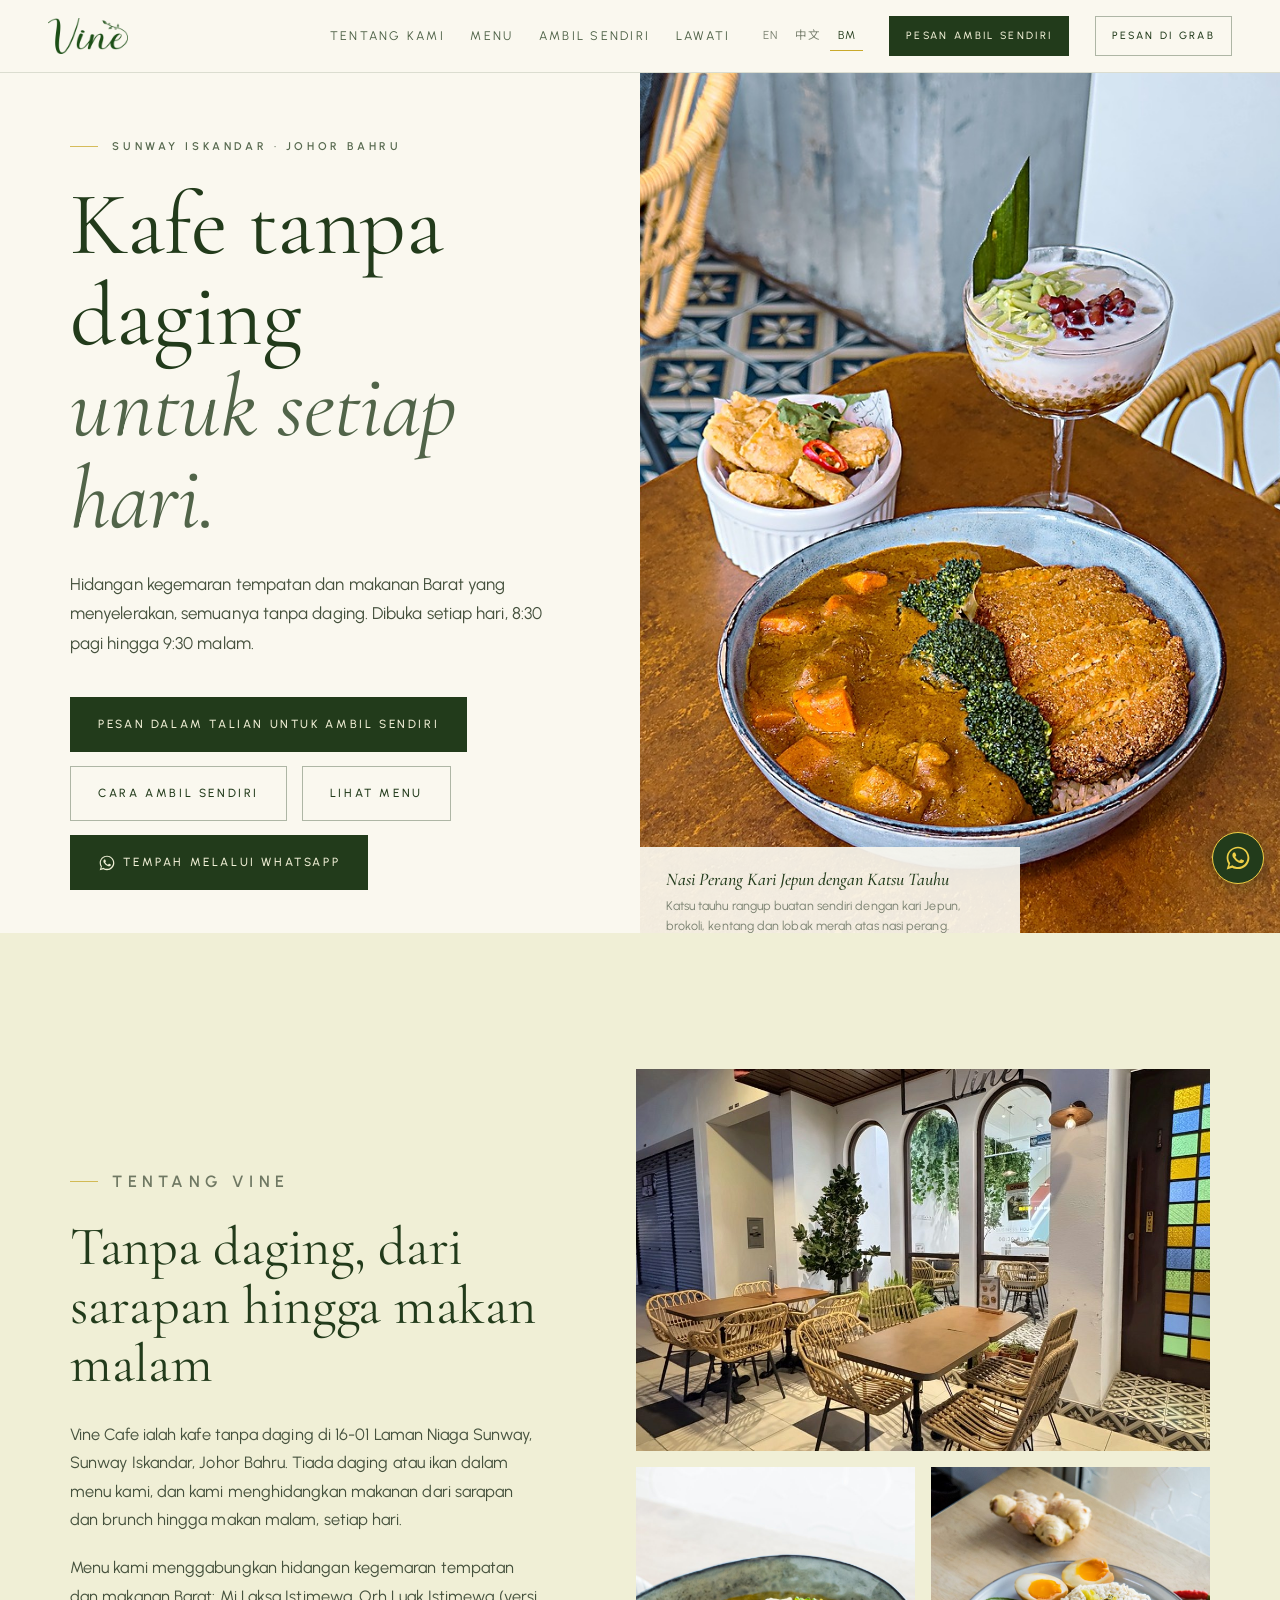
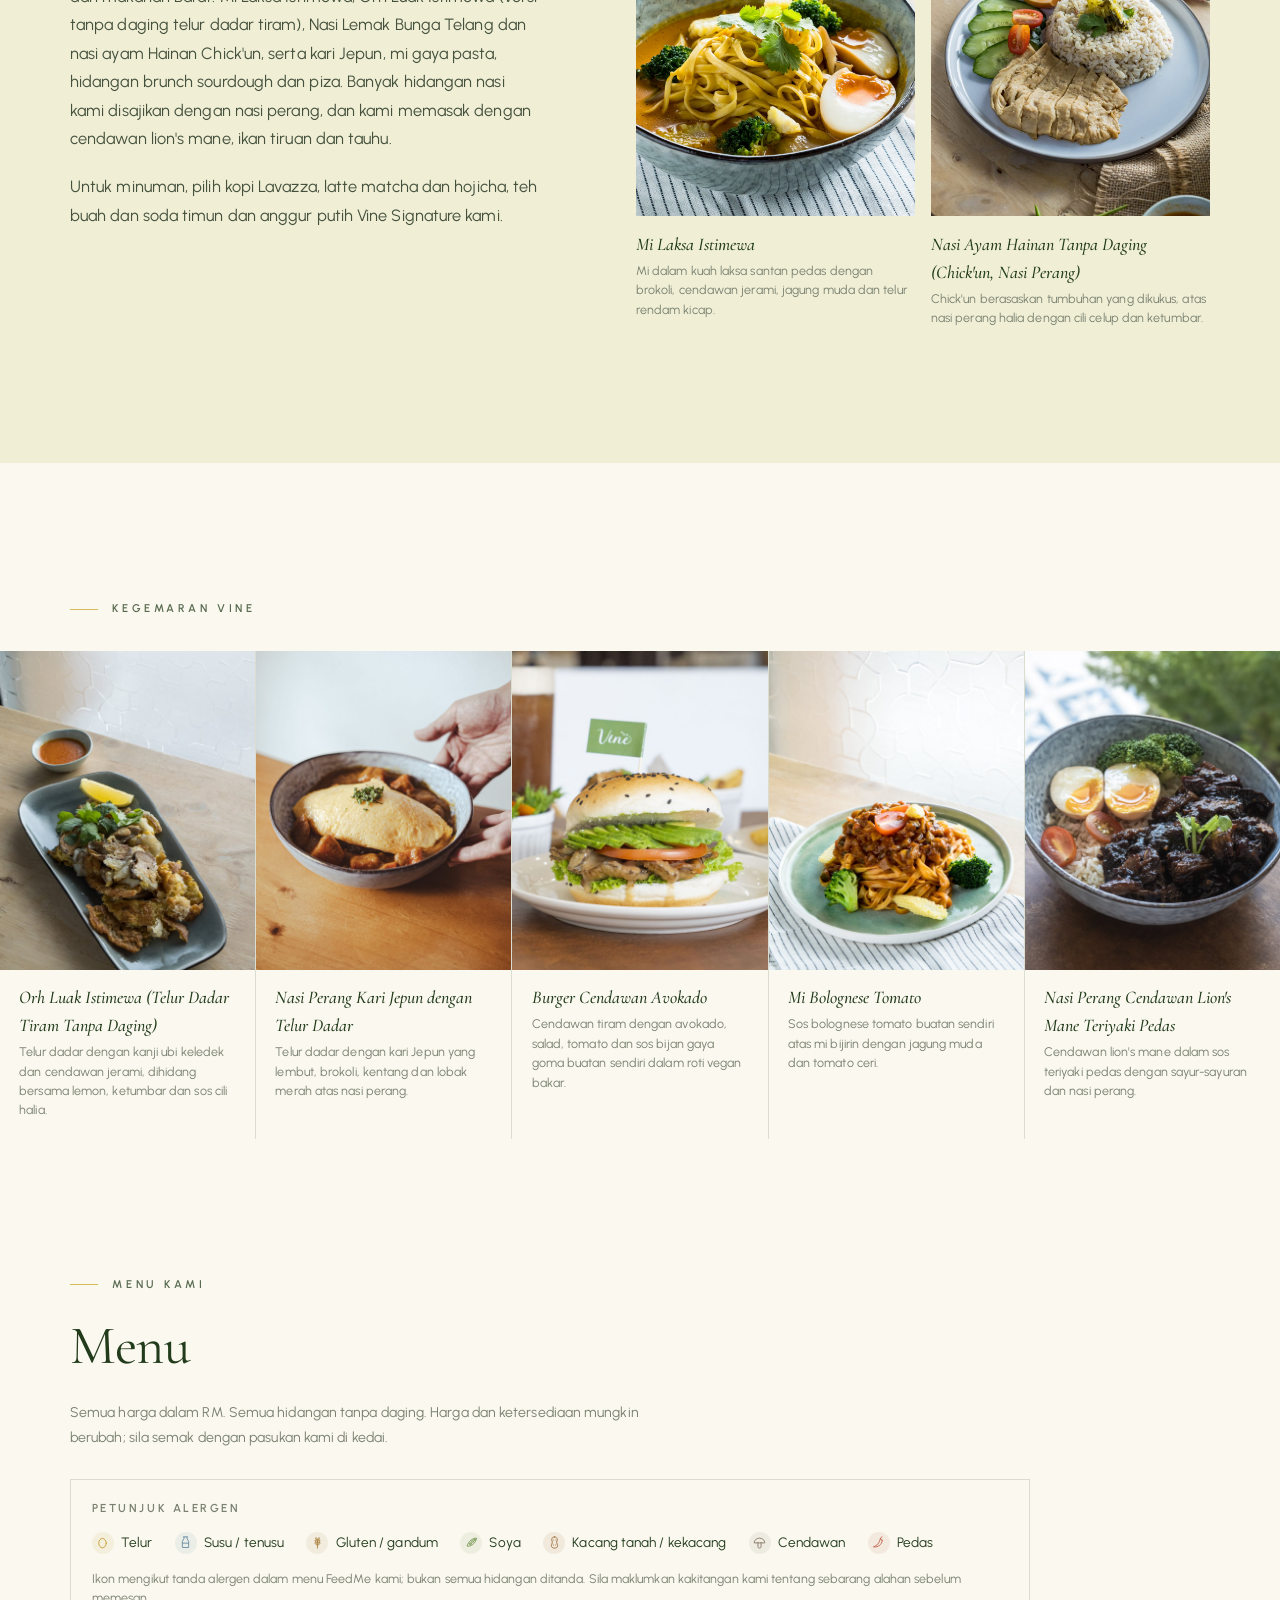
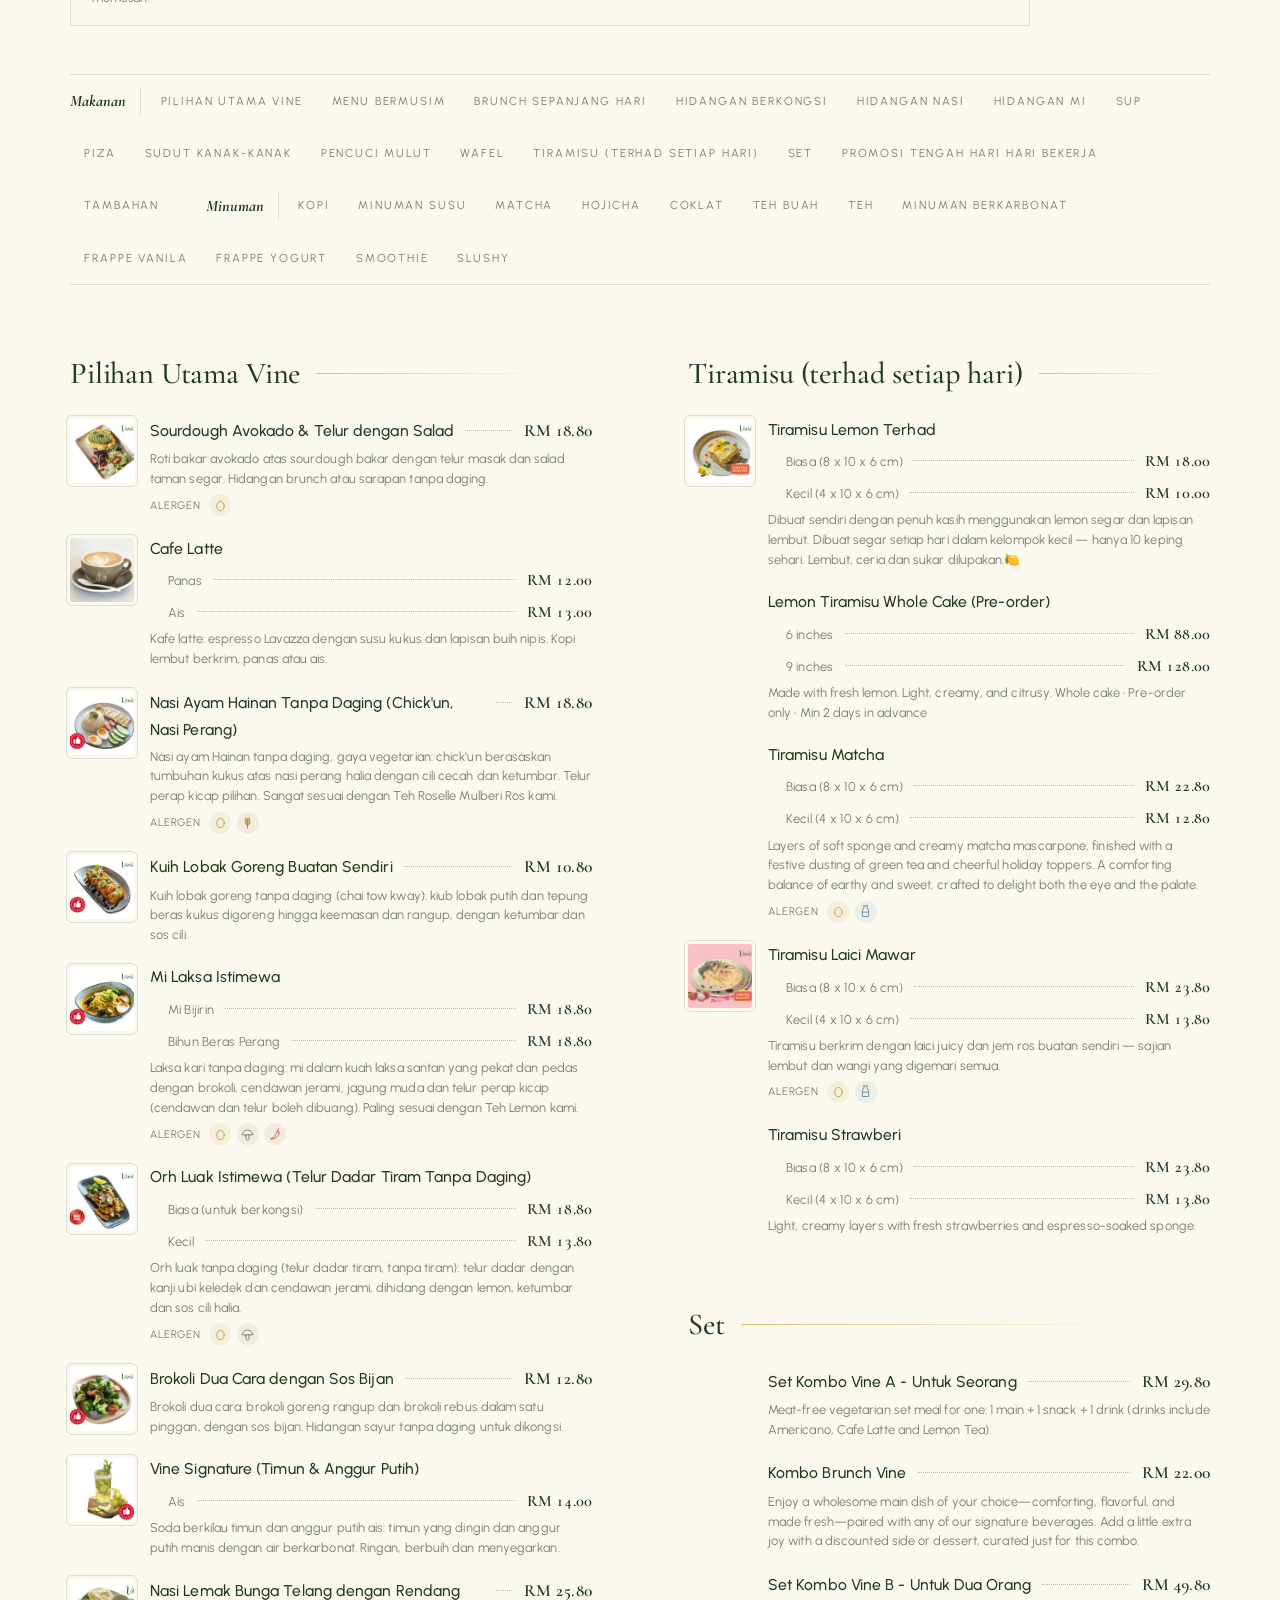
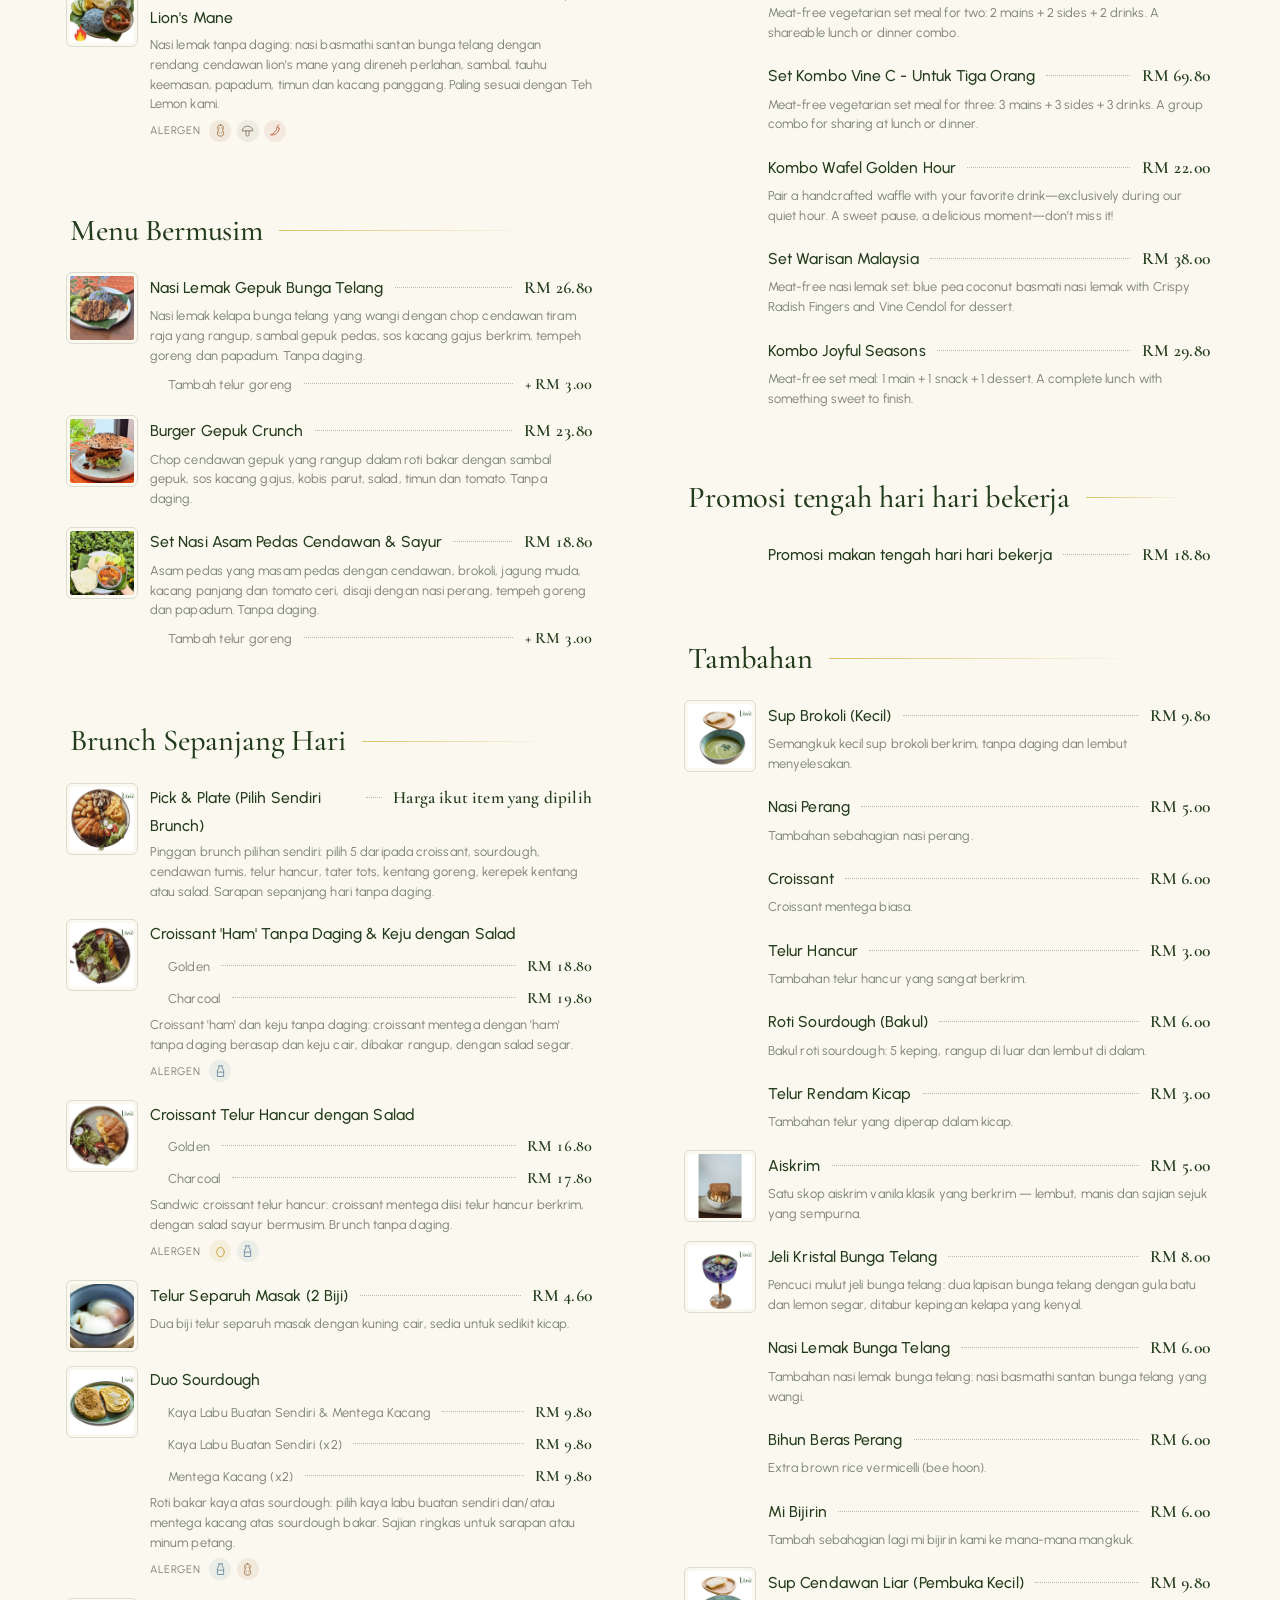
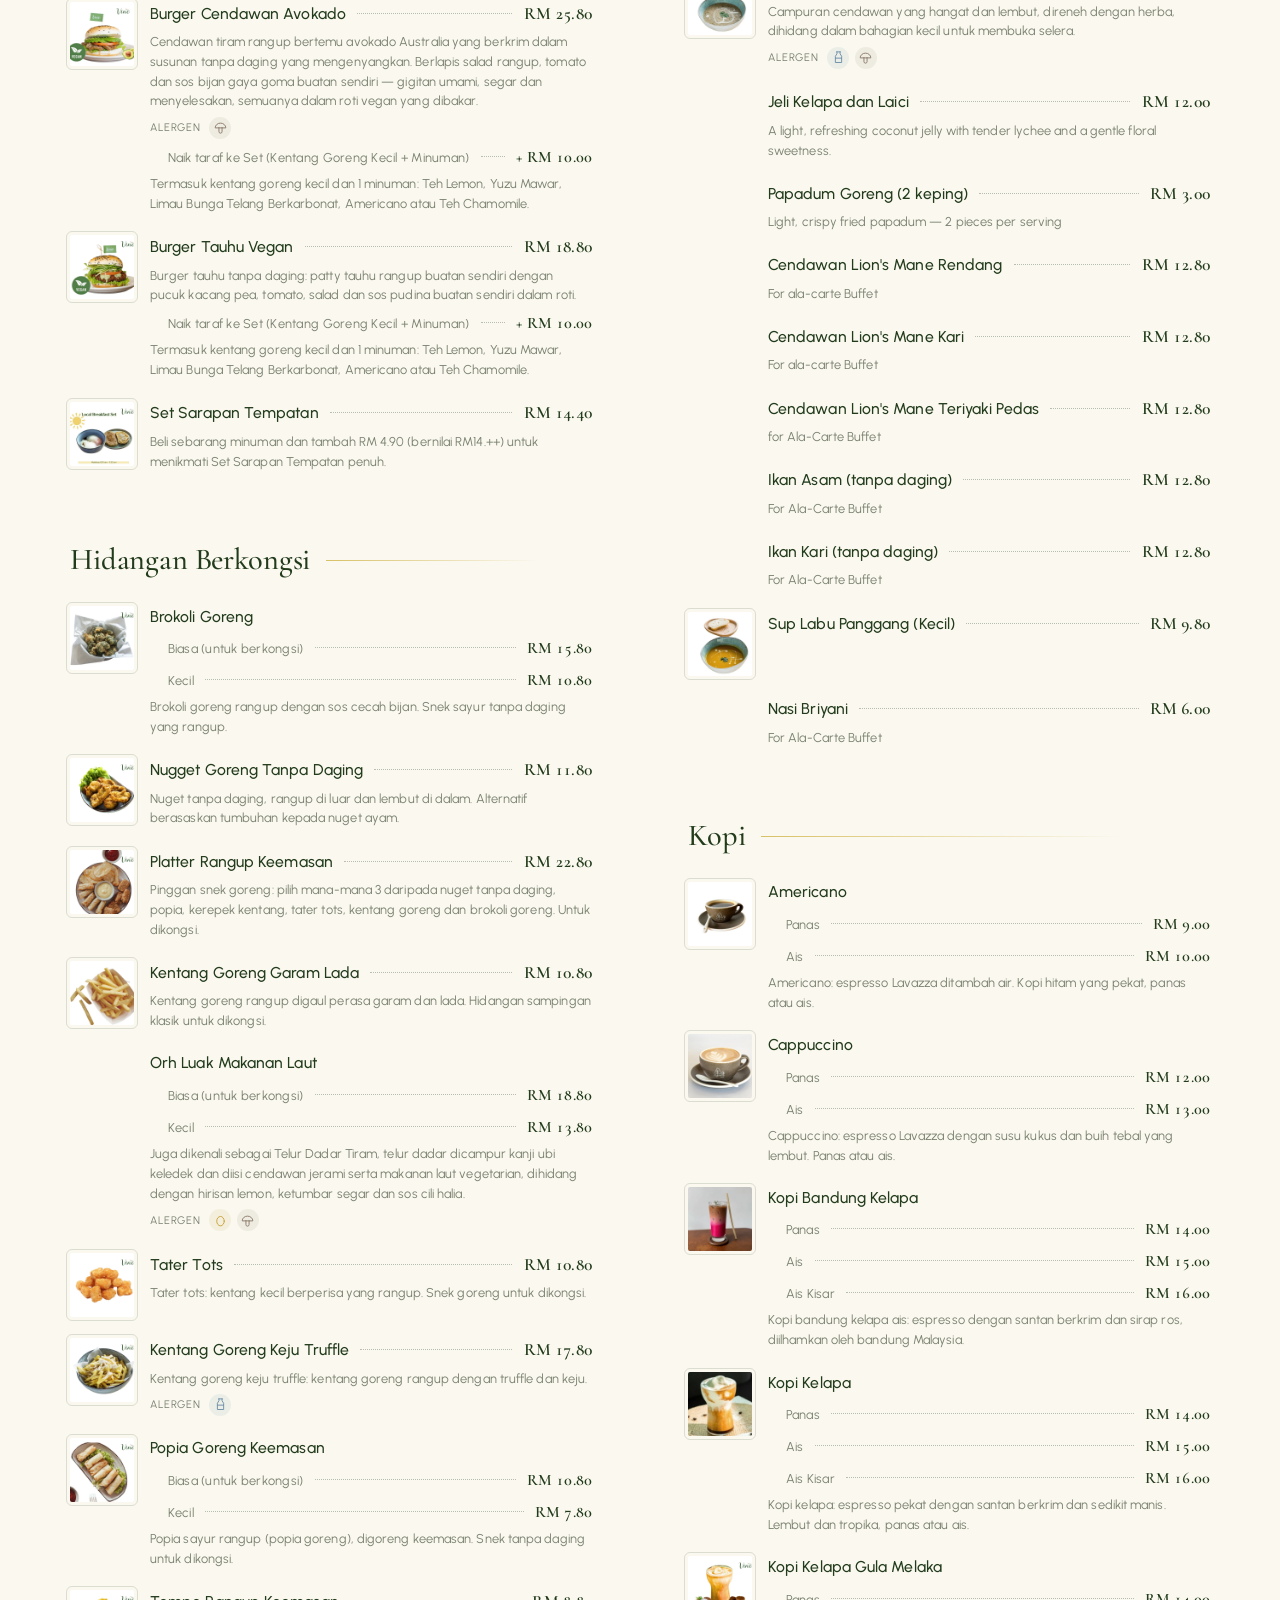
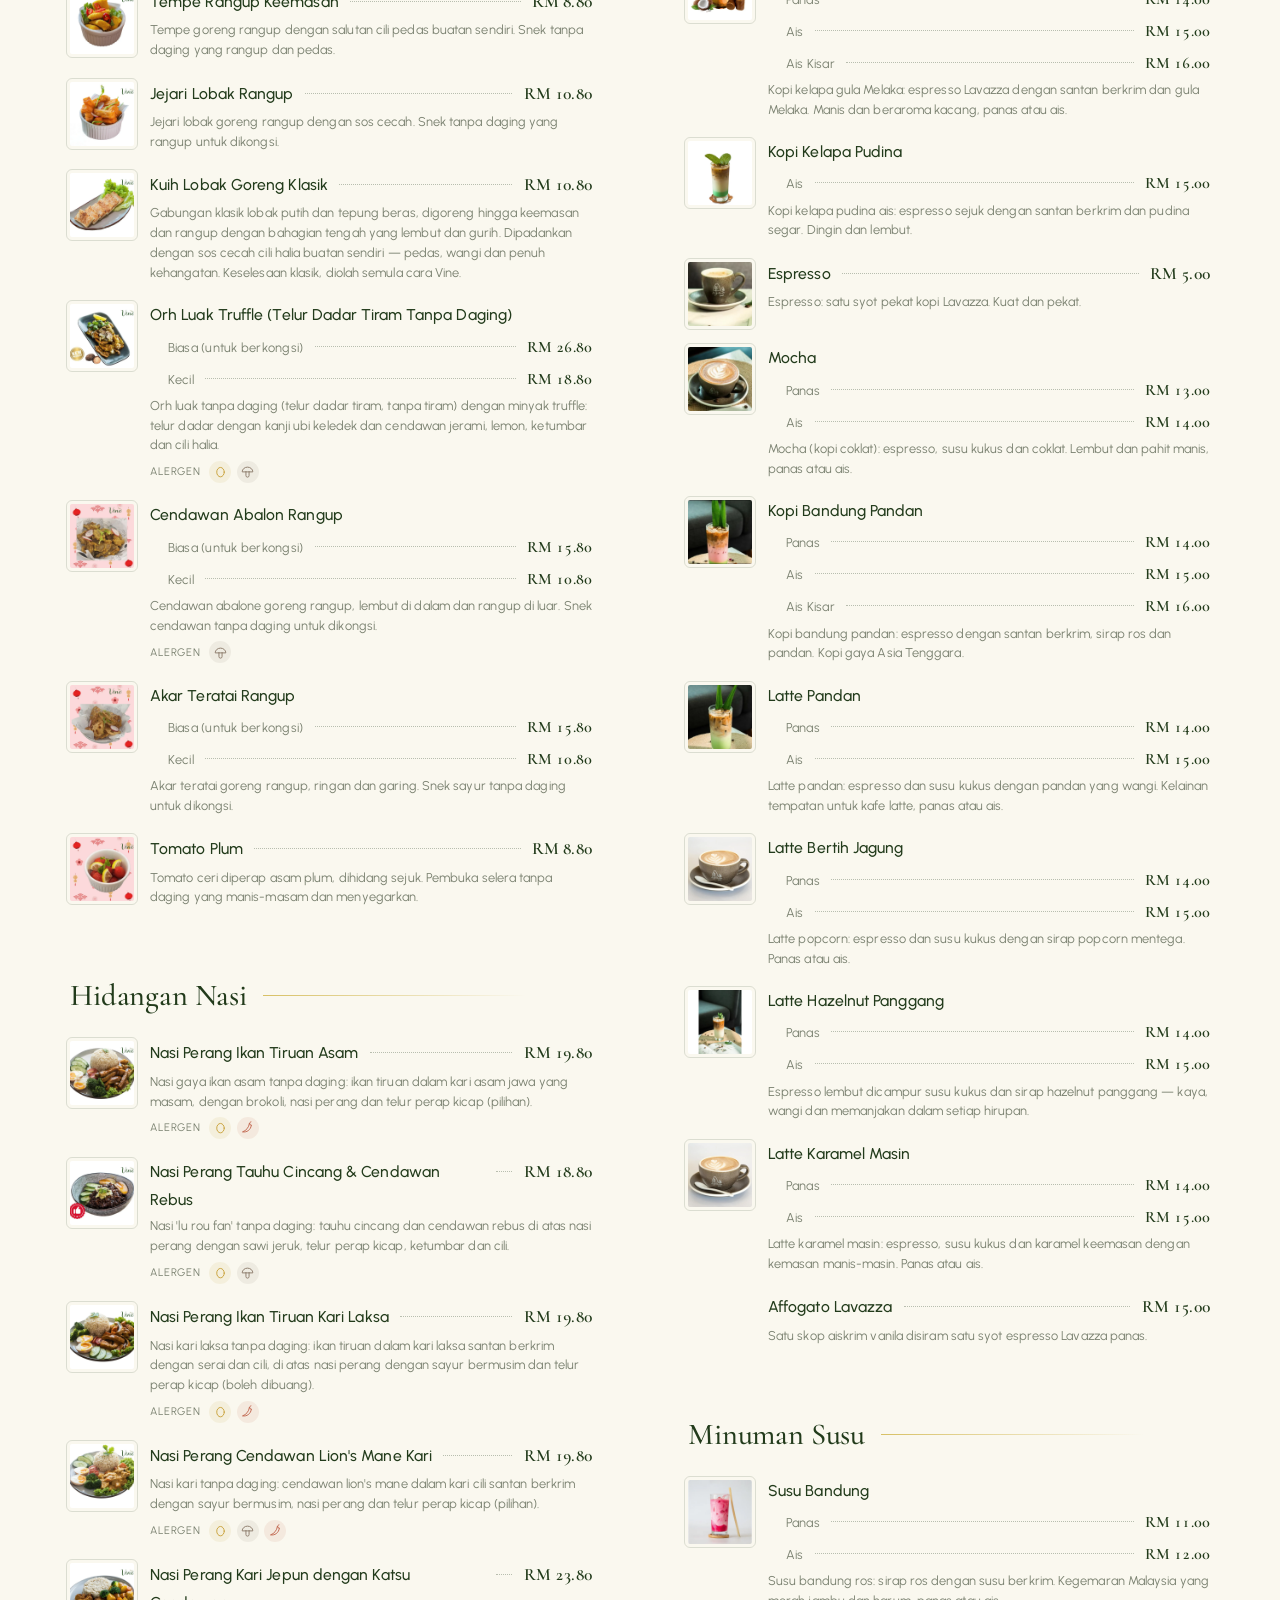
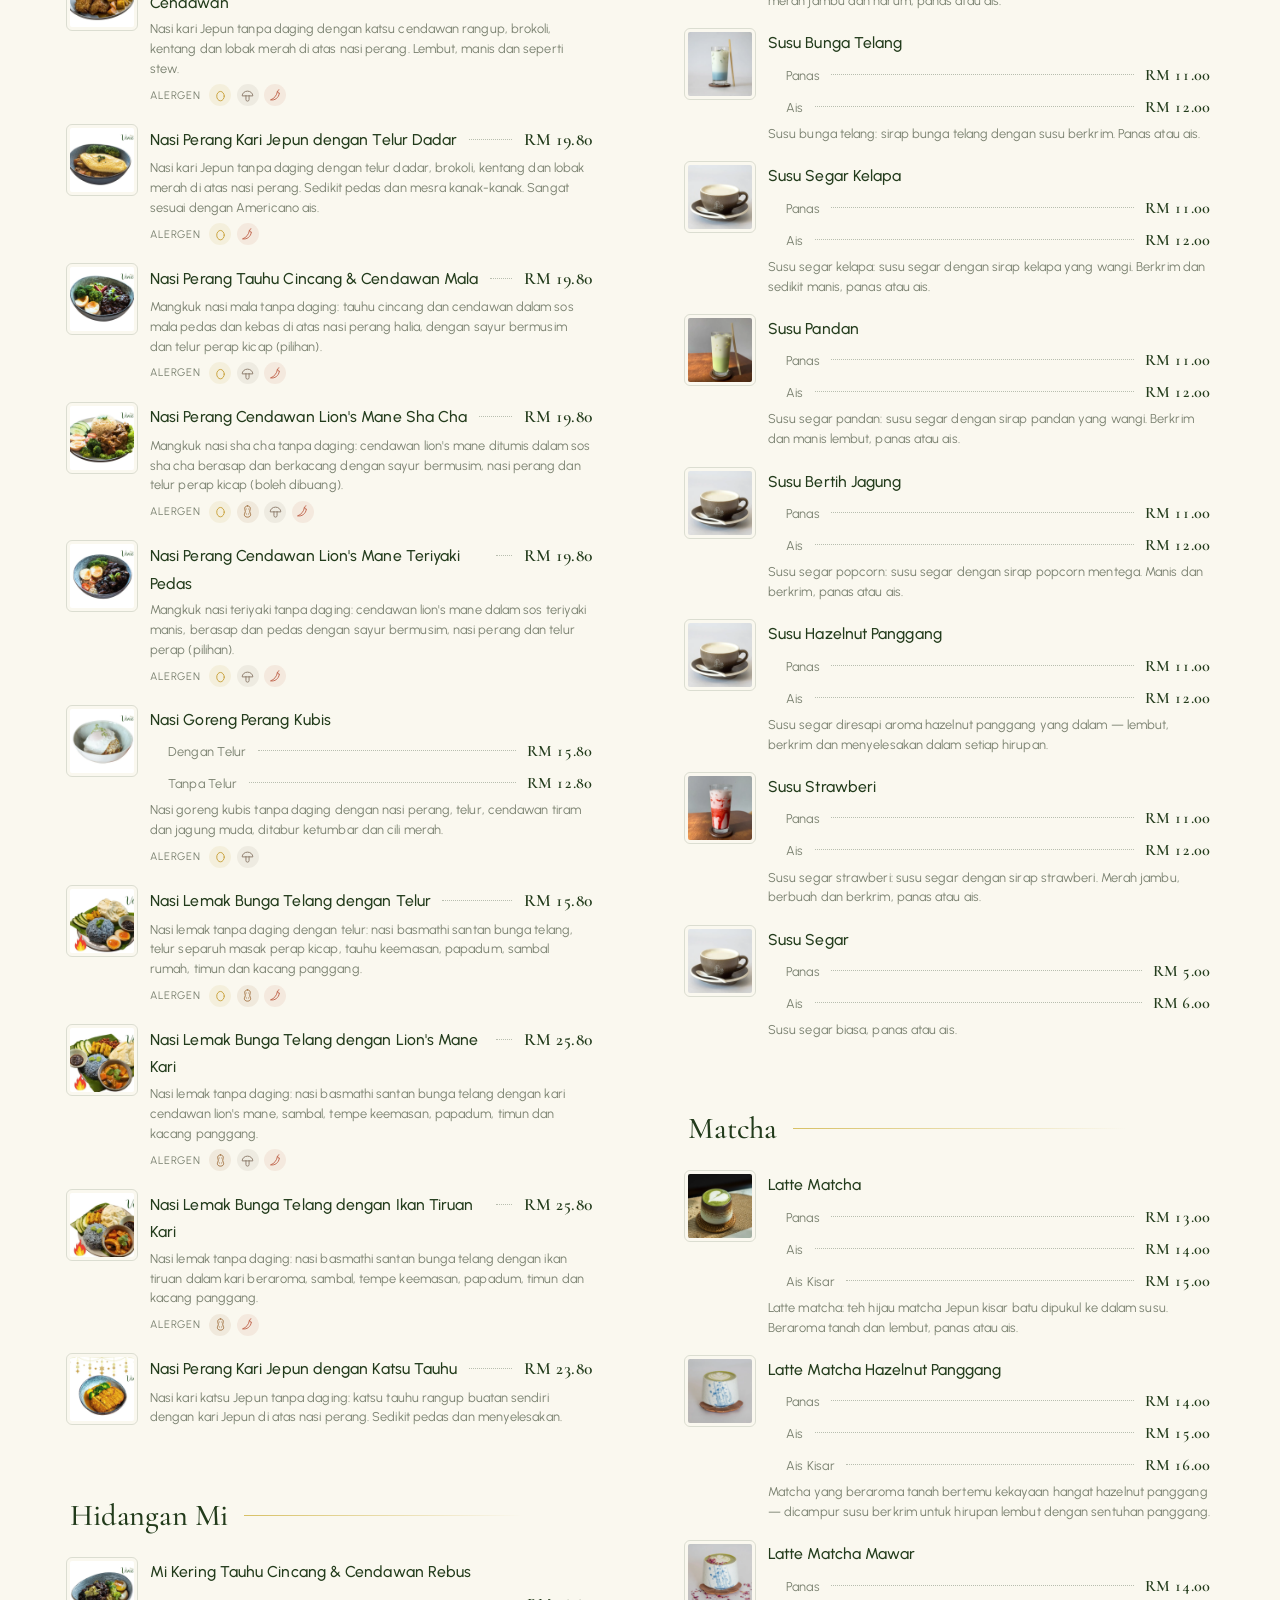
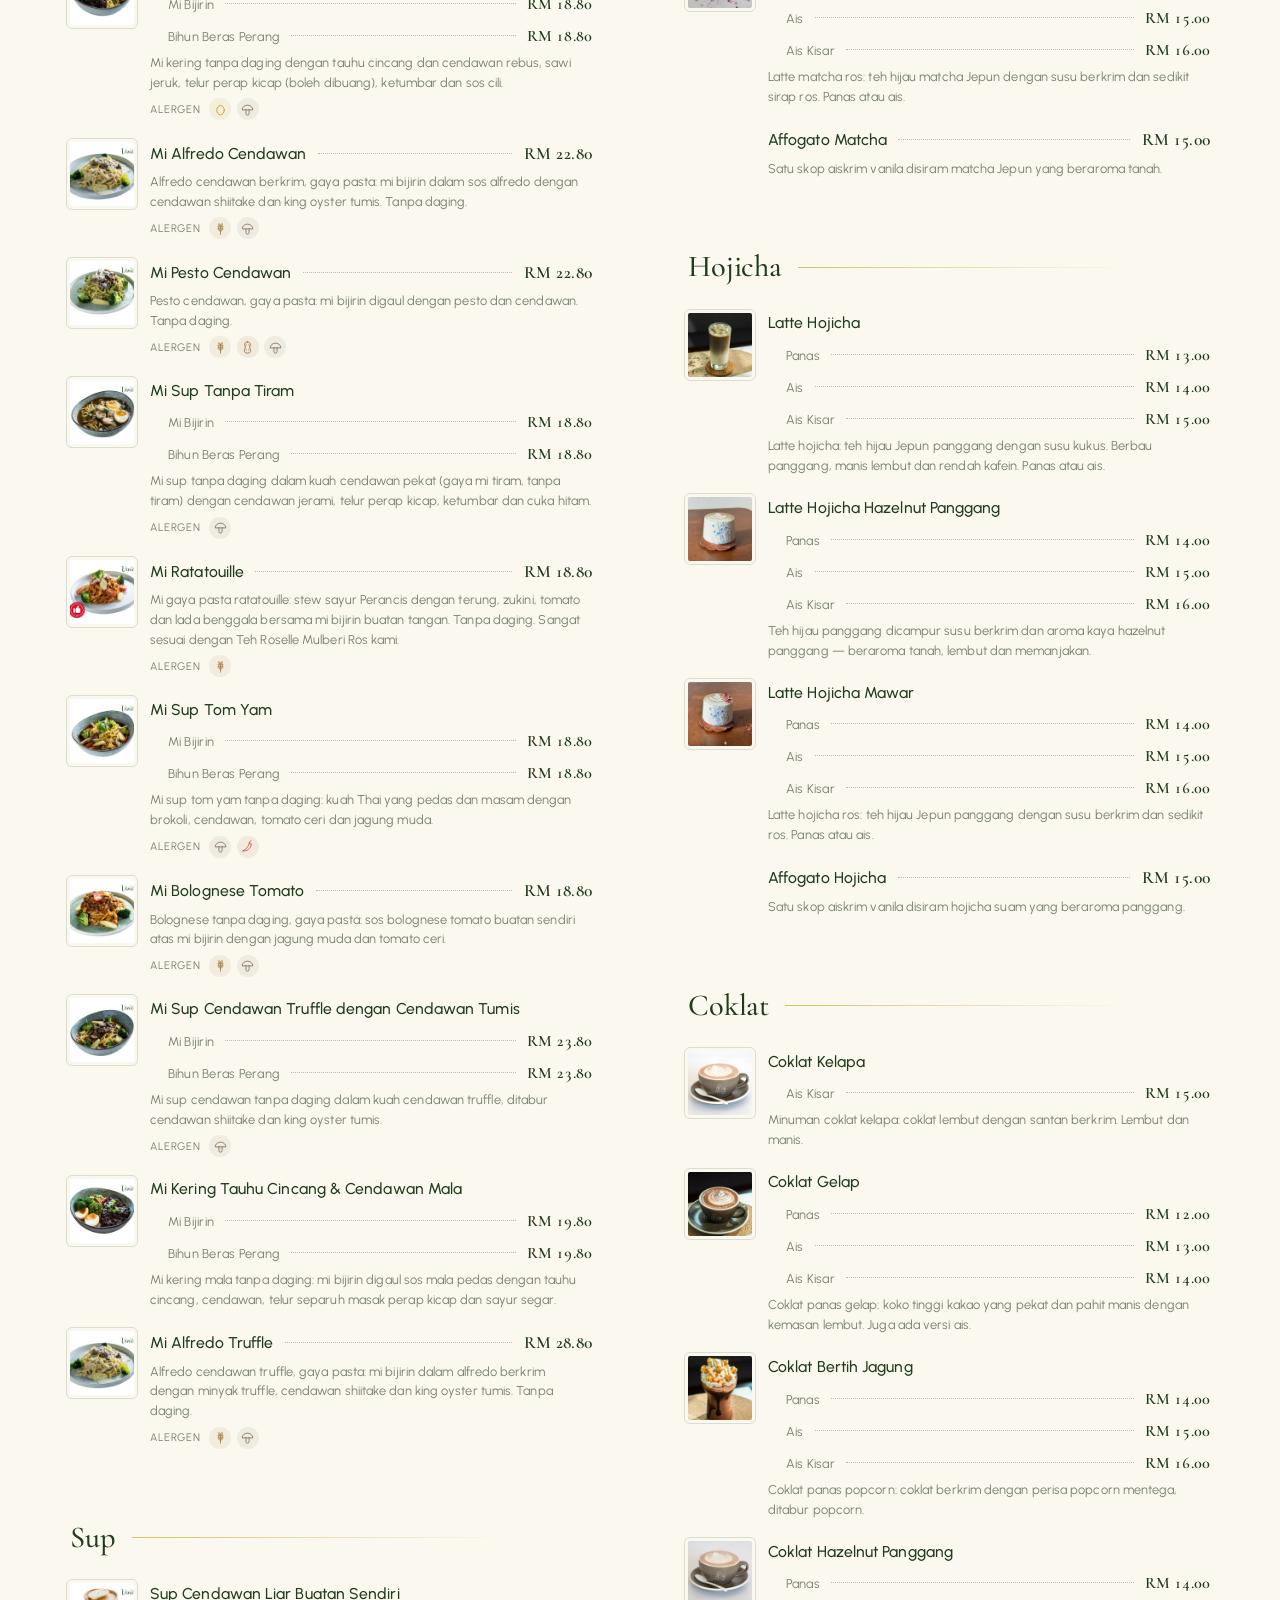
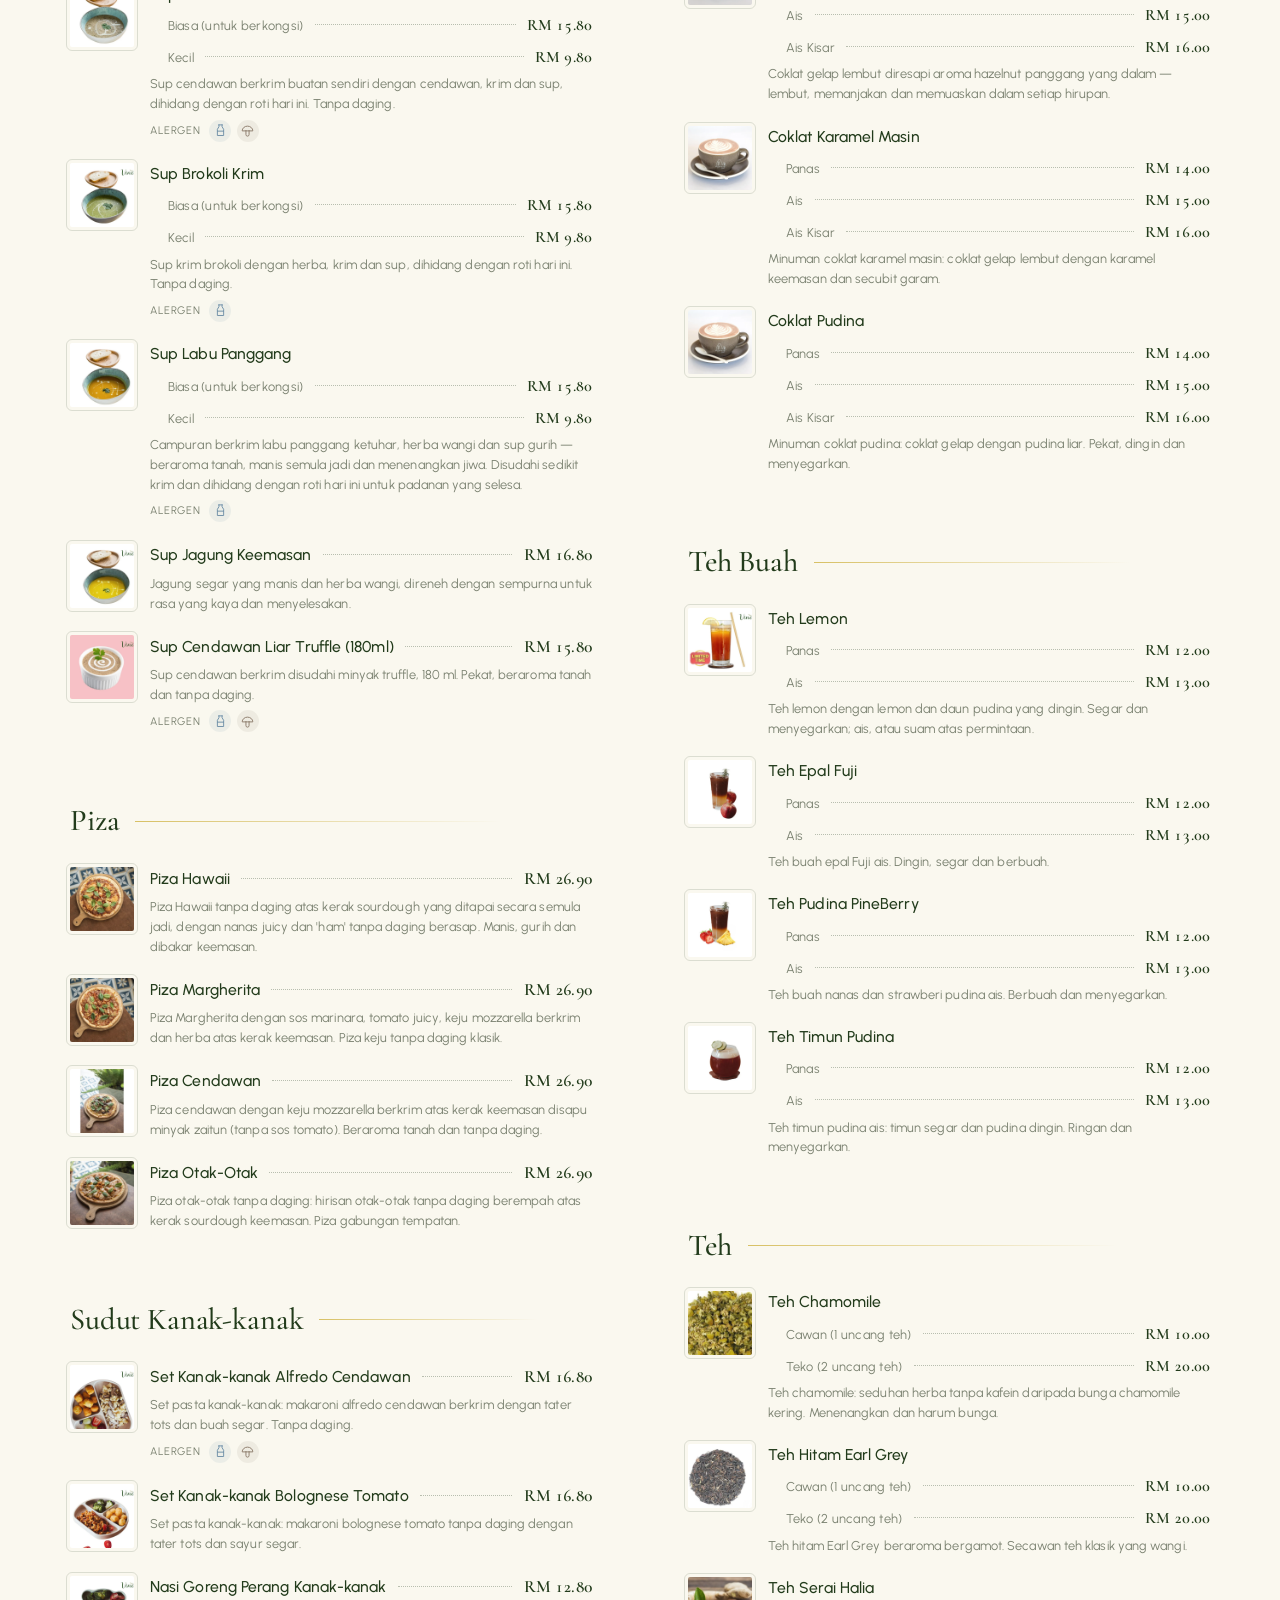
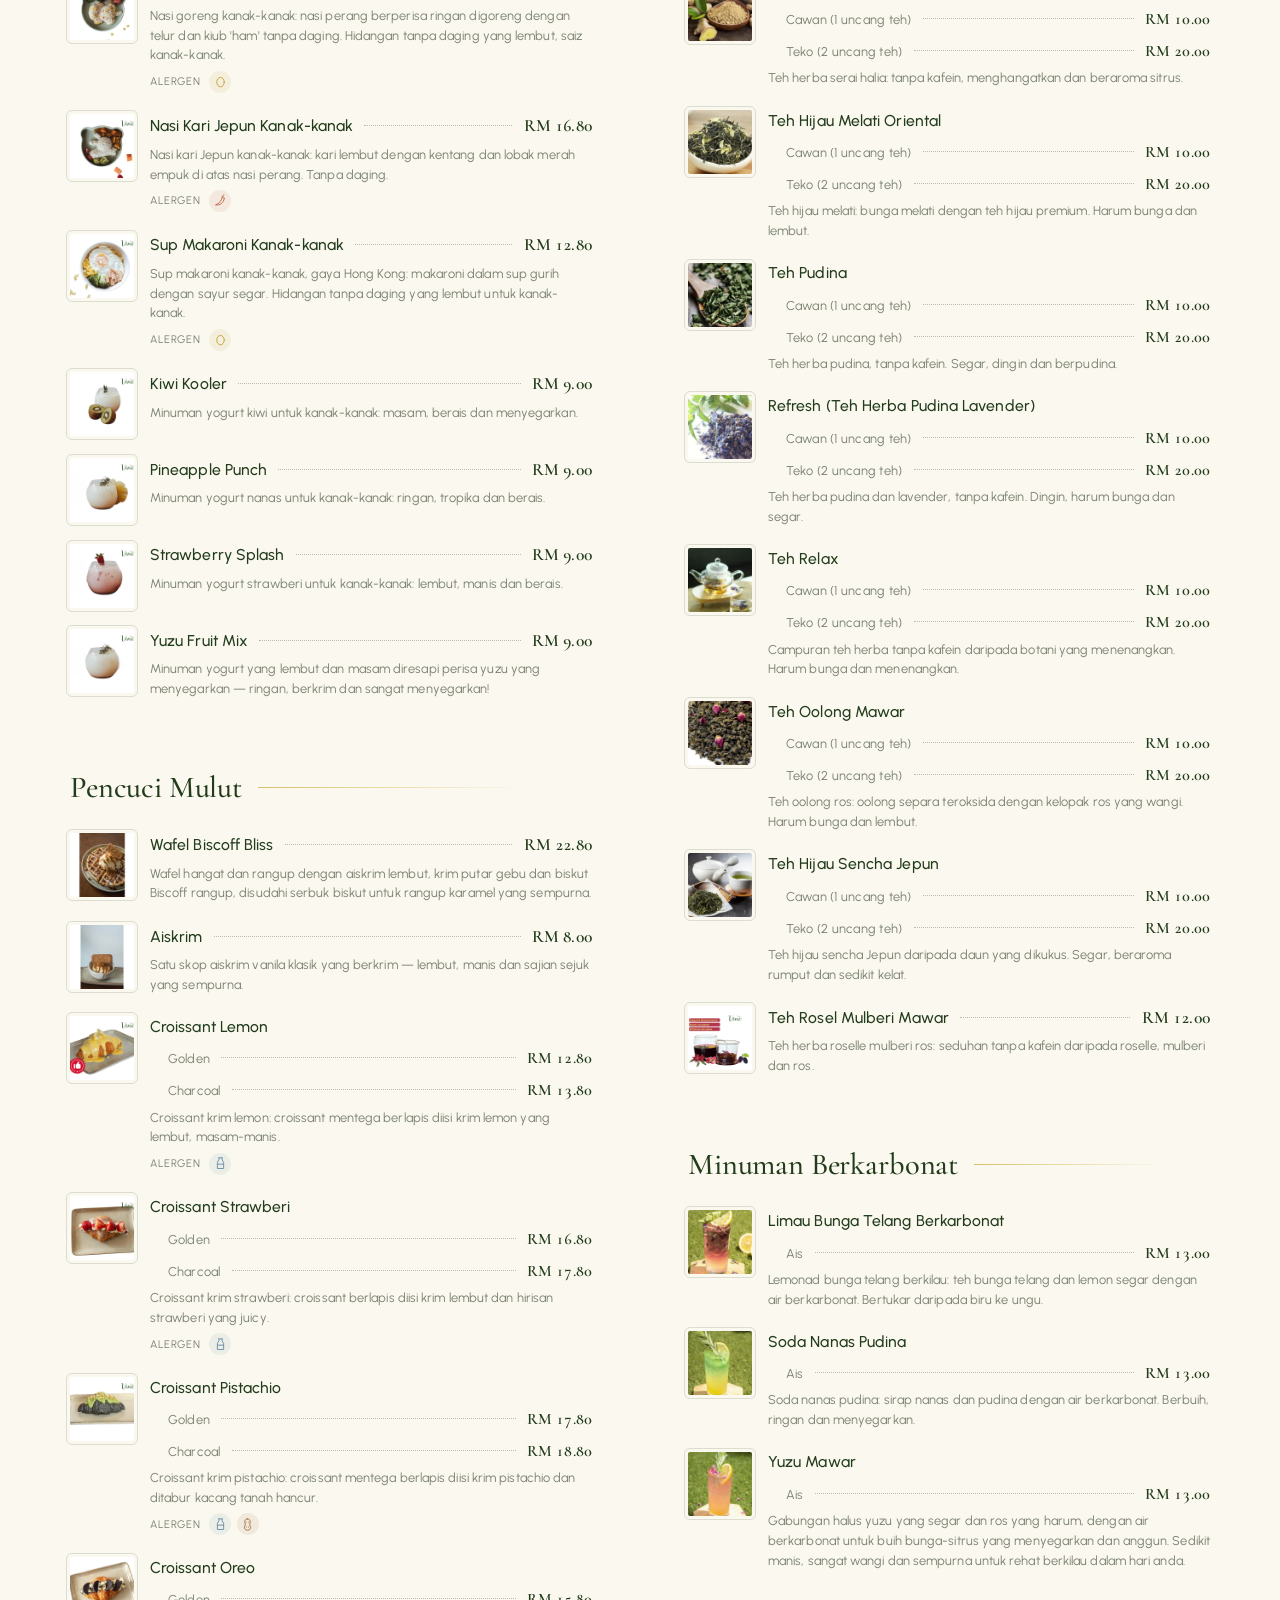
==== commit 1e23f152: "Remove Laksa + Carrot Cake and Nasi Lemak Lion's Mane + Carrot Cake bundles" ====
--- a/ms/index.html
+++ b/ms/index.html
@@ -73,7 +73,7 @@
   <p class="kicker"><span data-i18n data-zh="我们的菜单" data-ms="Menu kami">Our menu</span></p>
   <h2><span data-i18n data-zh="菜单" data-ms="Menu">Menu</span></h2>
   <p class="note"><span data-i18n data-zh="价格以马币（RM）计。所有餐点均为素食。价格与供应或有变动，请向店内同事确认。" data-ms="Semua harga dalam RM. Semua hidangan tanpa daging. Harga dan ketersediaan mungkin berubah; sila semak dengan pasukan kami di kedai.">All prices in RM. Everything is meat-free. Prices and availability may change; please check with our team in store.</span></p>
-  <aside class="al-legend" aria-label="Allergen key"><h4 data-i18n data-zh="过敏原说明" data-ms="Petunjuk alergen">Allergen key</h4><ul><li><span class="al al-egg" style="--alc:#C9A23A" role="img" aria-label="Egg" title="Egg" data-zh="鸡蛋" data-ms="Telur"><svg viewBox="0 0 24 24" width="16" height="16" aria-hidden="true" fill="none" stroke="currentColor" stroke-width="1.5" stroke-linecap="round" stroke-linejoin="round"><ellipse cx="12" cy="13" rx="6" ry="7.5"/></svg></span><span data-i18n data-zh="鸡蛋" data-ms="Telur">Egg</span></li><li><span class="al al-milk" style="--alc:#6E8FA8" role="img" aria-label="Milk / dairy" title="Milk / dairy" data-zh="牛奶／乳制品" data-ms="Susu / tenusu"><svg viewBox="0 0 24 24" width="16" height="16" aria-hidden="true" fill="none" stroke="currentColor" stroke-width="1.5" stroke-linecap="round" stroke-linejoin="round"><path d="M9 3h6M9.5 3v3L7 10v10h10V10l-2.5-4V3"/><path d="M7 13h10"/></svg></span><span data-i18n data-zh="牛奶／乳制品" data-ms="Susu / tenusu">Milk / dairy</span></li><li><span class="al al-gluten" style="--alc:#B08A4A" role="img" aria-label="Gluten / wheat" title="Gluten / wheat" data-zh="麸质／小麦" data-ms="Gluten / gandum"><svg viewBox="0 0 24 24" width="16" height="16" aria-hidden="true" fill="none" stroke="currentColor" stroke-width="1.5" stroke-linecap="round" stroke-linejoin="round"><path d="M12 21V8"/><path d="M12 12c-2.5 0-4-1.5-4-4 2.5 0 4 1.5 4 4zM12 12c2.5 0 4-1.5 4-4-2.5 0-4 1.5-4 4zM12 8c-2 0-3-1.5-3-3.5 2 0 3 1.5 3 3.5zM12 8c2 0 3-1.5 3-3.5-2 0-3 1.5-3 3.5zM12 16c-2.5 0-4-1.5-4-4 2.5 0 4 1.5 4 4zM12 16c2.5 0 4-1.5 4-4-2.5 0-4 1.5-4 4z"/></svg></span><span data-i18n data-zh="麸质／小麦" data-ms="Gluten / gandum">Gluten / wheat</span></li><li><span class="al al-soy" style="--alc:#7C9A5B" role="img" aria-label="Soy" title="Soy" data-zh="大豆" data-ms="Soya"><svg viewBox="0 0 24 24" width="16" height="16" aria-hidden="true" fill="none" stroke="currentColor" stroke-width="1.5" stroke-linecap="round" stroke-linejoin="round"><path d="M5 17c3-8 9-12 15-12-1 7-6 12-13 13z"/><circle cx="10" cy="14" r="1.6"/><circle cx="13.5" cy="10.5" r="1.6"/><circle cx="16.5" cy="7.5" r="1.3"/></svg></span><span data-i18n data-zh="大豆" data-ms="Soya">Soy</span></li><li><span class="al al-peanut" style="--alc:#A0703F" role="img" aria-label="Peanut / nuts" title="Peanut / nuts" data-zh="花生／坚果" data-ms="Kacang tanah / kekacang"><svg viewBox="0 0 24 24" width="16" height="16" aria-hidden="true" fill="none" stroke="currentColor" stroke-width="1.5" stroke-linecap="round" stroke-linejoin="round"><path d="M12 3c2.8 0 4.5 2 4.5 4.3 0 1.6-1 2.4-1 4.7s1.5 3 1.5 5c0 2.6-2.2 4-5 4s-5-1.4-5-4c0-2 1.5-2.7 1.5-5S7.5 8.9 7.5 7.3C7.5 5 9.2 3 12 3z"/><path d="M10 8h.01M14 8h.01M10.5 16h.01M13.5 16h.01"/></svg></span><span data-i18n data-zh="花生／坚果" data-ms="Kacang tanah / kekacang">Peanut / nuts</span></li><li><span class="al al-mushroom" style="--alc:#8C7B6B" role="img" aria-label="Mushroom" title="Mushroom" data-zh="蘑菇" data-ms="Cendawan"><svg viewBox="0 0 24 24" width="16" height="16" aria-hidden="true" fill="none" stroke="currentColor" stroke-width="1.5" stroke-linecap="round" stroke-linejoin="round"><path d="M3.5 12a8.5 7 0 0 1 17 0z"/><path d="M9.5 12v6.5a2.5 2.5 0 0 0 5 0V12"/></svg></span><span data-i18n data-zh="蘑菇" data-ms="Cendawan">Mushroom</span></li><li><span class="al al-spicy" style="--alc:#C2674F" role="img" aria-label="Spicy" title="Spicy" data-zh="辣" data-ms="Pedas"><svg viewBox="0 0 24 24" width="16" height="16" aria-hidden="true" fill="none" stroke="currentColor" stroke-width="1.5" stroke-linecap="round" stroke-linejoin="round"><path d="M15 6c-1 6-5 11-11 13 7 1 13-3 14-10"/><path d="M15 6c1.5 0 3 1 3 3M15 6c0-1.5 1-2.5 2.5-3"/></svg></span><span data-i18n data-zh="辣" data-ms="Pedas">Spicy</span></li></ul><p class="al-note" data-i18n data-zh="图标依据我们 FeedMe 菜单中的过敏原标注；并非每道菜都有标注。点餐前请告知店员您的任何过敏情况。" data-ms="Ikon mengikut tanda alergen dalam menu FeedMe kami; bukan semua hidangan ditanda. Sila maklumkan kakitangan kami tentang sebarang alahan sebelum memesan.">Icons follow the allergen tags in our FeedMe menu; not every dish is tagged. Please tell our staff about any allergies before ordering.</p></aside><nav class="catnav" aria-label="Menu categories"><b class="navlab" data-i18n data-zh="餐点" data-ms="Makanan">Food</b><a href="#m-vine-s-top-picks"><span data-i18n data-zh="Vine 精选" data-ms="Pilihan Utama Vine">Vine&#x27;s Top Picks</span></a><a href="#m-seasonal-menu"><span data-i18n data-zh="季节限定" data-ms="Menu Bermusim">Seasonal</span></a><a href="#m-anytime-brunch"><span data-i18n data-zh="全日早午餐" data-ms="Brunch Sepanjang Hari">Anytime Brunch</span></a><a href="#m-sharing-plates"><span data-i18n data-zh="分享小食" data-ms="Hidangan Berkongsi">Sharing Plates</span></a><a href="#m-rice-main"><span data-i18n data-zh="饭类" data-ms="Hidangan Nasi">Rice Mains</span></a><a href="#m-noodles-main"><span data-i18n data-zh="面类" data-ms="Hidangan Mi">Noodles</span></a><a href="#m-soup"><span data-i18n data-zh="汤品" data-ms="Sup">Soups</span></a><a href="#m-pizza"><span data-i18n data-zh="披萨" data-ms="Piza">Pizza</span></a><a href="#m-kid-s-corner"><span data-i18n data-zh="儿童餐" data-ms="Sudut Kanak-kanak">Kids&#x27; Corner</span></a><a href="#m-dessert"><span data-i18n data-zh="甜品" data-ms="Pencuci Mulut">Desserts</span></a><a href="#m-waffle"><span data-i18n data-zh="华夫饼" data-ms="Wafel">Waffles</span></a><a href="#m-tiramisu-limited-daily-sets"><span data-i18n data-zh="提拉米苏（每日限量）" data-ms="Tiramisu (terhad setiap hari)">Tiramisu (limited daily)</span></a><a href="#m-vine-combo-set"><span data-i18n data-zh="套餐" data-ms="Set">Sets</span></a><a href="#m-weekday-lunch-promotion"><span data-i18n data-zh="平日午市优惠" data-ms="Promosi tengah hari hari bekerja">Weekday lunch</span></a><a href="#m-add-ons"><span data-i18n data-zh="加点" data-ms="Tambahan">Add-ons</span></a><b class="navlab" data-i18n data-zh="饮品" data-ms="Minuman">Drinks</b><a href="#m-lavazza-gran-coffee"><span data-i18n data-zh="咖啡" data-ms="Kopi">Coffee</span></a><a href="#m-milk"><span data-i18n data-zh="牛奶饮品" data-ms="Minuman Susu">Milk Drinks</span></a><a href="#m-matcha"><span data-i18n data-zh="抹茶" data-ms="Matcha">Matcha</span></a><a href="#m-hojicha"><span data-i18n data-zh="焙茶" data-ms="Hojicha">Hojicha</span></a><a href="#m-gour-base-dar-chocolate"><span data-i18n data-zh="巧克力" data-ms="Coklat">Chocolate</span></a><a href="#m-fruit-tea"><span data-i18n data-zh="水果茶" data-ms="Teh Buah">Fruit Tea</span></a><a href="#m-tea-bag"><span data-i18n data-zh="茶" data-ms="Teh">Tea</span></a><a href="#m-sparkling-drinks"><span data-i18n data-zh="气泡饮" data-ms="Minuman Berkarbonat">Sparkling Drinks</span></a><a href="#m-vanilla-frappe"><span data-i18n data-zh="香草冰沙" data-ms="Frappe Vanila">Vanilla Frappes</span></a><a href="#m-yogurt-frappe"><span data-i18n data-zh="酸奶冰沙" data-ms="Frappe Yogurt">Yogurt Frappes</span></a><a href="#m-smoothies"><span data-i18n data-zh="顺滑饮品" data-ms="Smoothie">Smoothies</span></a><a href="#m-slushy"><span data-i18n data-zh="冰沙" data-ms="Slushy">Slushies</span></a></nav><div class="cats"><section class="cat" id="m-vine-s-top-picks"><h3 data-i18n data-zh="Vine 精选" data-ms="Pilihan Utama Vine">Vine&#x27;s Top Picks</h3><ul><li class="mi has-ph"><img class="th" src="../images/menu/avocado-egg-sourdough-with-salad.webp" alt="Avocado &amp; Egg Sourdough with Salad" loading="lazy" decoding="async" width="600" height="600"><div class="mb"><div class="row"><span class="nm" data-i18n data-zh="牛油果鸡蛋酸种面包配沙拉" data-ms="Sourdough Avokado &amp; Telur dengan Salad">Avocado &amp; Egg Sourdough with Salad</span><span class="dots"></span><span class="pr">RM 18.80</span></div><p class="ds" data-i18n data-zh="酸种面包牛油果吐司配熟鸡蛋和新鲜田园沙拉。无肉早午餐或早餐。" data-ms="Roti bakar avokado atas sourdough bakar dengan telur masak dan salad taman segar. Hidangan brunch atau sarapan tanpa daging.">Avocado toast on toasted sourdough with a cooked egg and fresh garden salad. A meat-free brunch or breakfast plate.</p><span class="als"><span class="als-l" data-i18n data-zh="过敏原" data-ms="Alergen">Allergens</span><span class="al al-egg" style="--alc:#C9A23A" role="img" aria-label="Egg" title="Egg" data-zh="鸡蛋" data-ms="Telur"><svg viewBox="0 0 24 24" width="16" height="16" aria-hidden="true" fill="none" stroke="currentColor" stroke-width="1.5" stroke-linecap="round" stroke-linejoin="round"><ellipse cx="12" cy="13" rx="6" ry="7.5"/></svg></span></span></div></li><li class="mi has-ph"><img class="th" src="../images/menu/cafe-latte.webp" alt="Cafe Latte" loading="lazy" decoding="async" width="600" height="600"><div class="mb"><div class="row"><span class="nm" data-i18n data-zh="拿铁" data-ms="Cafe Latte">Cafe Latte</span></div><div class="vrow"><span class="vl" data-i18n data-zh="热" data-ms="Panas">Hot</span><span class="dots"></span><span class="pr">RM 12.00</span></div><div class="vrow"><span class="vl" data-i18n data-zh="冰" data-ms="Ais">Ice</span><span class="dots"></span><span class="pr">RM 13.00</span></div><p class="ds" data-i18n data-zh="拿铁：Lavazza 浓缩咖啡配蒸奶和薄薄一层奶泡。顺滑香浓，热或冰。" data-ms="Kafe latte: espresso Lavazza dengan susu kukus dan lapisan buih nipis. Kopi lembut berkrim, panas atau ais.">Cafe latte: Lavazza espresso with steamed milk and a light layer of foam. Smooth, creamy coffee, hot or iced.</p></div></li><li class="mi has-ph"><img class="th" src="../images/menu/meat-free-hainanese-chicken-rice-chick-un-brown-rice.webp" alt="Meat-Free Hainanese Chicken Rice (Chick&#x27;un, Brown Rice)" loading="lazy" decoding="async" width="600" height="600"><div class="mb"><div class="row"><span class="nm" data-i18n data-zh="素海南鸡饭（素鸡，糙米）" data-ms="Nasi Ayam Hainan Tanpa Daging (Chick&#x27;un, Nasi Perang)">Meat-Free Hainanese Chicken Rice (Chick&#x27;un, Brown Rice)</span><span class="dots"></span><span class="pr">RM 18.80</span></div><p class="ds" data-i18n data-zh="无肉海南鸡饭（素食版）：蒸植物基素鸡配姜味糙米饭、酸辣辣椒蘸酱和香菜。可选酱油卤蛋。配我们的洛神桑葚玫瑰茶更佳。" data-ms="Nasi ayam Hainan tanpa daging, gaya vegetarian: chick&#x27;un berasaskan tumbuhan kukus atas nasi perang halia dengan cili cecah dan ketumbar. Telur perap kicap pilihan. Sangat sesuai dengan Teh Roselle Mulberi Ros kami.">Meat-free Hainanese chicken rice, vegetarian style: steamed plant-based chick&#x27;un on ginger brown rice with zesty chilli dip and coriander. Optional soy-marinated egg. Great with our Roselle Mulberry Rose Tea.</p><span class="als"><span class="als-l" data-i18n data-zh="过敏原" data-ms="Alergen">Allergens</span><span class="al al-egg" style="--alc:#C9A23A" role="img" aria-label="Egg" title="Egg" data-zh="鸡蛋" data-ms="Telur"><svg viewBox="0 0 24 24" width="16" height="16" aria-hidden="true" fill="none" stroke="currentColor" stroke-width="1.5" stroke-linecap="round" stroke-linejoin="round"><ellipse cx="12" cy="13" rx="6" ry="7.5"/></svg></span><span class="al al-gluten" style="--alc:#B08A4A" role="img" aria-label="Gluten / wheat" title="Gluten / wheat" data-zh="麸质／小麦" data-ms="Gluten / gandum"><svg viewBox="0 0 24 24" width="16" height="16" aria-hidden="true" fill="none" stroke="currentColor" stroke-width="1.5" stroke-linecap="round" stroke-linejoin="round"><path d="M12 21V8"/><path d="M12 12c-2.5 0-4-1.5-4-4 2.5 0 4 1.5 4 4zM12 12c2.5 0 4-1.5 4-4-2.5 0-4 1.5-4 4zM12 8c-2 0-3-1.5-3-3.5 2 0 3 1.5 3 3.5zM12 8c2 0 3-1.5 3-3.5-2 0-3 1.5-3 3.5zM12 16c-2.5 0-4-1.5-4-4 2.5 0 4 1.5 4 4zM12 16c2.5 0 4-1.5 4-4-2.5 0-4 1.5-4 4z"/></svg></span></span></div></li><li class="mi has-ph"><img class="th" src="../images/menu/homemade-carrot-cake-radish-cake.webp" alt="Homemade Carrot Cake (Radish Cake)" loading="lazy" decoding="async" width="600" height="600"><div class="mb"><div class="row"><span class="nm" data-i18n data-zh="自制炒萝卜糕" data-ms="Kuih Lobak Goreng Buatan Sendiri">Homemade Carrot Cake (Radish Cake)</span><span class="dots"></span><span class="pr">RM 10.80</span></div><p class="ds" data-i18n data-zh="无肉炒萝卜糕（菜头粿）：蒸好的萝卜米粉块煎至金黄酥脆，配香菜和辣椒酱。" data-ms="Kuih lobak goreng tanpa daging (chai tow kway): kiub lobak putih dan tepung beras kukus digoreng hingga keemasan dan rangup, dengan ketumbar dan sos cili.">Meat-free fried carrot cake (radish cake, chai tow kway): steamed radish and rice flour cubes fried golden and crisp, with coriander and chilli sauce.</p></div></li><li class="mi has-ph"><img class="th" src="../images/menu/signature-laksa-noodle.webp" alt="Signature Laksa Noodle" loading="lazy" decoding="async" width="600" height="600"><div class="mb"><div class="row"><span class="nm" data-i18n data-zh="招牌椰香叻沙" data-ms="Mi Laksa Istimewa">Signature Laksa Noodle</span></div><div class="vrow"><span class="vl" data-i18n data-zh="杂粮面" data-ms="Mi Bijirin">Multigrain Noodle</span><span class="dots"></span><span class="pr">RM 18.80</span></div><div class="vrow"><span class="vl" data-i18n data-zh="糙米米粉" data-ms="Bihun Beras Perang">Brown Rice Vermicelli</span><span class="dots"></span><span class="pr">RM 18.80</span></div><p class="ds" data-i18n data-zh="无肉咖喱叻沙：面条浸在浓郁香辣的椰浆叻沙汤中，配西兰花、草菇、玉米笋和酱油卤蛋（蘑菇和蛋可去除）。配柠檬茶最佳。" data-ms="Laksa kari tanpa daging: mi dalam kuah laksa santan yang pekat dan pedas dengan brokoli, cendawan jerami, jagung muda dan telur perap kicap (cendawan dan telur boleh dibuang). Paling sesuai dengan Teh Lemon kami.">Meat-free curry laksa: noodles in a rich, spicy coconut laksa broth with broccoli, straw mushroom, baby corn and soy-marinated egg (mushroom and egg can be removed). Best paired with our Lemon Tea.</p><span class="als"><span class="als-l" data-i18n data-zh="过敏原" data-ms="Alergen">Allergens</span><span class="al al-egg" style="--alc:#C9A23A" role="img" aria-label="Egg" title="Egg" data-zh="鸡蛋" data-ms="Telur"><svg viewBox="0 0 24 24" width="16" height="16" aria-hidden="true" fill="none" stroke="currentColor" stroke-width="1.5" stroke-linecap="round" stroke-linejoin="round"><ellipse cx="12" cy="13" rx="6" ry="7.5"/></svg></span><span class="al al-mushroom" style="--alc:#8C7B6B" role="img" aria-label="Mushroom" title="Mushroom" data-zh="蘑菇" data-ms="Cendawan"><svg viewBox="0 0 24 24" width="16" height="16" aria-hidden="true" fill="none" stroke="currentColor" stroke-width="1.5" stroke-linecap="round" stroke-linejoin="round"><path d="M3.5 12a8.5 7 0 0 1 17 0z"/><path d="M9.5 12v6.5a2.5 2.5 0 0 0 5 0V12"/></svg></span><span class="al al-spicy" style="--alc:#C2674F" role="img" aria-label="Spicy" title="Spicy" data-zh="辣" data-ms="Pedas"><svg viewBox="0 0 24 24" width="16" height="16" aria-hidden="true" fill="none" stroke="currentColor" stroke-width="1.5" stroke-linecap="round" stroke-linejoin="round"><path d="M15 6c-1 6-5 11-11 13 7 1 13-3 14-10"/><path d="M15 6c1.5 0 3 1 3 3M15 6c0-1.5 1-2.5 2.5-3"/></svg></span></span></div></li><li class="mi has-ph"><img class="th" src="../images/menu/signature-orh-luak-meat-free-oyster-omelette.webp" alt="Signature Orh Luak (Meat-Free Oyster Omelette)" loading="lazy" decoding="async" width="600" height="600"><div class="mb"><div class="row"><span class="nm" data-i18n data-zh="招牌素蚝煎 Orh Luak" data-ms="Orh Luak Istimewa (Telur Dadar Tiram Tanpa Daging)">Signature Orh Luak (Meat-Free Oyster Omelette)</span></div><div class="vrow"><span class="vl" data-i18n data-zh="标准（分享）" data-ms="Biasa (untuk berkongsi)">Regular (for sharing)</span><span class="dots"></span><span class="pr">RM 18.80</span></div><div class="vrow"><span class="vl" data-i18n data-zh="小份" data-ms="Kecil">Small (for light craving)</span><span class="dots"></span><span class="pr">RM 13.80</span></div><p class="ds" data-i18n data-zh="无肉蚝煎（不含蚝）：番薯粉蛋煎配草菇，附柠檬、香菜和姜味辣椒酱。" data-ms="Orh luak tanpa daging (telur dadar tiram, tanpa tiram): telur dadar dengan kanji ubi keledek dan cendawan jerami, dihidang dengan lemon, ketumbar dan sos cili halia.">Meat-free orh luak (oyster omelette, no oysters): egg omelette with sweet potato starch and straw mushrooms, served with lemon, coriander and ginger chilli sauce.</p><span class="als"><span class="als-l" data-i18n data-zh="过敏原" data-ms="Alergen">Allergens</span><span class="al al-egg" style="--alc:#C9A23A" role="img" aria-label="Egg" title="Egg" data-zh="鸡蛋" data-ms="Telur"><svg viewBox="0 0 24 24" width="16" height="16" aria-hidden="true" fill="none" stroke="currentColor" stroke-width="1.5" stroke-linecap="round" stroke-linejoin="round"><ellipse cx="12" cy="13" rx="6" ry="7.5"/></svg></span><span class="al al-mushroom" style="--alc:#8C7B6B" role="img" aria-label="Mushroom" title="Mushroom" data-zh="蘑菇" data-ms="Cendawan"><svg viewBox="0 0 24 24" width="16" height="16" aria-hidden="true" fill="none" stroke="currentColor" stroke-width="1.5" stroke-linecap="round" stroke-linejoin="round"><path d="M3.5 12a8.5 7 0 0 1 17 0z"/><path d="M9.5 12v6.5a2.5 2.5 0 0 0 5 0V12"/></svg></span></span></div></li><li class="mi has-ph"><img class="th" src="../images/menu/two-ways-broccoli-w-sesame-sauce.webp" alt="Two Ways Broccoli w Sesame Sauce" loading="lazy" decoding="async" width="600" height="600"><div class="mb"><div class="row"><span class="nm" data-i18n data-zh="双味西兰花配芝麻酱" data-ms="Brokoli Dua Cara dengan Sos Bijan">Two Ways Broccoli w Sesame Sauce</span><span class="dots"></span><span class="pr">RM 12.80</span></div><p class="ds" data-i18n data-zh="西兰花两吃：酥炸与水煮西兰花同盘，配芝麻酱。适合分享的无肉蔬菜小菜。" data-ms="Brokoli dua cara: brokoli goreng rangup dan brokoli rebus dalam satu pinggan, dengan sos bijan. Hidangan sayur tanpa daging untuk dikongsi.">Broccoli two ways: crispy fried and boiled broccoli in one plate, with sesame sauce. A meat-free vegetable side to share.</p></div></li><li class="mi has-ph"><img class="th" src="../images/menu/vine-signature-cucumber-v-white-grape.webp" alt="Vine Signature (Cucumber v White Grape)" loading="lazy" decoding="async" width="600" height="600"><div class="mb"><div class="row"><span class="nm" data-i18n data-zh="Vine 招牌青瓜白葡萄苏打" data-ms="Vine Signature (Timun &amp; Anggur Putih)">Vine Signature (Cucumber v White Grape)</span></div><div class="vrow"><span class="vl" data-i18n data-zh="冰" data-ms="Ais">Ice</span><span class="dots"></span><span class="pr">RM 14.00</span></div><p class="ds" data-i18n data-zh="冰青瓜白葡萄气泡饮：清凉青瓜和甜白葡萄加气泡水。清爽冒泡，消暑解渴。" data-ms="Soda berkilau timun dan anggur putih ais: timun yang dingin dan anggur putih manis dengan air berkarbonat. Ringan, berbuih dan menyegarkan.">Iced sparkling cucumber and white grape soda: cool cucumber and sweet white grape topped with sparkling water. Light, bubbly and refreshing.</p></div></li><li class="mi has-ph"><img class="th" src="../images/menu/blue-pea-nasi-lemak-w-rendang-lion-s-mane.webp" alt="Blue Pea Nasi Lemak w Rendang Lion’s Mane" loading="lazy" decoding="async" width="600" height="600"><div class="mb"><div class="row"><span class="nm" data-i18n data-zh="蝶豆花 Nasi Lemak 配仁当猴头菇" data-ms="Nasi Lemak Bunga Telang dengan Rendang Lion&#x27;s Mane">Blue Pea Nasi Lemak w Rendang Lion’s Mane</span><span class="dots"></span><span class="pr">RM 25.80</span></div><p class="ds" data-i18n data-zh="无肉椰浆饭：蝶豆花椰浆印度香米饭配慢炖仁当猴头菇、叁巴、金黄豆腐、papadum、黄瓜和烤花生。配柠檬茶最佳。" data-ms="Nasi lemak tanpa daging: nasi basmathi santan bunga telang dengan rendang cendawan lion&#x27;s mane yang direneh perlahan, sambal, tauhu keemasan, papadum, timun dan kacang panggang. Paling sesuai dengan Teh Lemon kami.">Meat-free nasi lemak: blue pea coconut basmati rice with slow-braised rendang lion&#x27;s mane mushroom, sambal, golden beancurd, papadum, cucumber and roasted peanuts. Best paired with our Lemon Tea.</p><span class="als"><span class="als-l" data-i18n data-zh="过敏原" data-ms="Alergen">Allergens</span><span class="al al-peanut" style="--alc:#A0703F" role="img" aria-label="Peanut / nuts" title="Peanut / nuts" data-zh="花生／坚果" data-ms="Kacang tanah / kekacang"><svg viewBox="0 0 24 24" width="16" height="16" aria-hidden="true" fill="none" stroke="currentColor" stroke-width="1.5" stroke-linecap="round" stroke-linejoin="round"><path d="M12 3c2.8 0 4.5 2 4.5 4.3 0 1.6-1 2.4-1 4.7s1.5 3 1.5 5c0 2.6-2.2 4-5 4s-5-1.4-5-4c0-2 1.5-2.7 1.5-5S7.5 8.9 7.5 7.3C7.5 5 9.2 3 12 3z"/><path d="M10 8h.01M14 8h.01M10.5 16h.01M13.5 16h.01"/></svg></span><span class="al al-mushroom" style="--alc:#8C7B6B" role="img" aria-label="Mushroom" title="Mushroom" data-zh="蘑菇" data-ms="Cendawan"><svg viewBox="0 0 24 24" width="16" height="16" aria-hidden="true" fill="none" stroke="currentColor" stroke-width="1.5" stroke-linecap="round" stroke-linejoin="round"><path d="M3.5 12a8.5 7 0 0 1 17 0z"/><path d="M9.5 12v6.5a2.5 2.5 0 0 0 5 0V12"/></svg></span><span class="al al-spicy" style="--alc:#C2674F" role="img" aria-label="Spicy" title="Spicy" data-zh="辣" data-ms="Pedas"><svg viewBox="0 0 24 24" width="16" height="16" aria-hidden="true" fill="none" stroke="currentColor" stroke-width="1.5" stroke-linecap="round" stroke-linejoin="round"><path d="M15 6c-1 6-5 11-11 13 7 1 13-3 14-10"/><path d="M15 6c1.5 0 3 1 3 3M15 6c0-1.5 1-2.5 2.5-3"/></svg></span></span></div></li></ul></section><section class="cat" id="m-seasonal-menu"><h3 data-i18n data-zh="季节限定" data-ms="Menu Bermusim">Seasonal</h3><ul><li class="mi has-ph"><img class="th" src="../images/menu/blue-pea-gepuk-nasi-lemak.webp" alt="Blue Pea Gepuk Nasi Lemak" loading="lazy" decoding="async" width="600" height="600"><div class="mb"><div class="row"><span class="nm" data-i18n data-zh="蝶豆花 Gepuk 椰浆饭" data-ms="Nasi Lemak Gepuk Bunga Telang">Blue Pea Gepuk Nasi Lemak</span><span class="dots"></span><span class="pr">RM 26.80</span></div><p class="ds" data-i18n data-zh="香浓蝶豆花椰浆印度香米，配酥脆杏鲍菇排、香辣 gepuk 叁峇、奶油腰果酱、炸豆豉和薄饼。无肉。" data-ms="Nasi lemak kelapa bunga telang yang wangi dengan chop cendawan tiram raja yang rangup, sambal gepuk pedas, sos kacang gajus berkrim, tempeh goreng dan papadum. Tanpa daging.">Fragrant blue pea coconut basmati rice with crispy king oyster mushroom chop, spicy gepuk sambal, creamy cashew nut sauce, fried tempeh and papadum. Meat-free.</p><div class="vrow"><span class="vl" data-i18n data-zh="加煎蛋" data-ms="Tambah telur goreng">Add a fried egg</span><span class="dots"></span><span class="pr">+ RM 3.00</span></div></div></li><li class="mi has-ph"><img class="th" src="../images/menu/gepuk-crunch-burger.webp" alt="Gepuk Crunch Burger" loading="lazy" decoding="async" width="600" height="600"><div class="mb"><div class="row"><span class="nm" data-i18n data-zh="Gepuk 脆饼汉堡" data-ms="Burger Gepuk Crunch">Gepuk Crunch Burger</span><span class="dots"></span><span class="pr">RM 23.80</span></div><p class="ds" data-i18n data-zh="酥脆 gepuk 蘑菇排夹在烤香面包里，配 gepuk 叁峇、腰果酱、丝苗椰菜、生菜、青瓜和番茄。无肉。" data-ms="Chop cendawan gepuk yang rangup dalam roti bakar dengan sambal gepuk, sos kacang gajus, kobis parut, salad, timun dan tomato. Tanpa daging.">Crispy gepuk mushroom chop in a toasted bun with gepuk sambal, cashew nut sauce, shredded cabbage, lettuce, cucumber and tomato. Meat-free.</p></div></li><li class="mi has-ph"><img class="th" src="../images/menu/asam-pedas-mushroom-and-veg-rice-set.webp" alt="Asam Pedas Mushroom &amp; Veg Rice Set" loading="lazy" decoding="async" width="600" height="600"><div class="mb"><div class="row"><span class="nm" data-i18n data-zh="亚参酸辣蘑菇蔬菜饭套餐" data-ms="Set Nasi Asam Pedas Cendawan &amp; Sayur">Asam Pedas Mushroom &amp; Veg Rice Set</span><span class="dots"></span><span class="pr">RM 18.80</span></div><p class="ds" data-i18n data-zh="酸辣亚参汤配蘑菇、西兰花、玉米笋、长豆和小番茄，配糙米饭、炸豆豉和薄饼。无肉。" data-ms="Asam pedas yang masam pedas dengan cendawan, brokoli, jagung muda, kacang panjang dan tomato ceri, disaji dengan nasi perang, tempeh goreng dan papadum. Tanpa daging.">Tangy asam pedas with mushrooms, broccoli, baby corn, long beans and cherry tomatoes, served with brown rice, fried tempeh and papadum. Meat-free.</p><div class="vrow"><span class="vl" data-i18n data-zh="加煎蛋" data-ms="Tambah telur goreng">Add a fried egg</span><span class="dots"></span><span class="pr">+ RM 3.00</span></div></div></li></ul></section><section class="cat" id="m-anytime-brunch"><h3 data-i18n data-zh="全日早午餐" data-ms="Brunch Sepanjang Hari">Anytime Brunch</h3><ul><li class="mi has-ph"><img class="th" src="../images/menu/pick-plate-build-your-brunch.webp" alt="Pick &amp; Plate (Build Your Brunch)" loading="lazy" decoding="async" width="600" height="600"><div class="mb"><div class="row"><span class="nm" data-i18n data-zh="自选早午餐拼盘" data-ms="Pick &amp; Plate (Pilih Sendiri Brunch)">Pick &amp; Plate (Build Your Brunch)</span><span class="dots"></span><span class="pr" data-i18n data-zh="按所选项目计价" data-ms="Harga ikut item yang dipilih">Priced by the items you pick</span></div><p class="ds" data-i18n data-zh="自选早午餐拼盘：从可颂、酸种面包、炒蘑菇、炒蛋、薯球、薯条、薯片或沙拉中任选5样。全日无肉早餐。" data-ms="Pinggan brunch pilihan sendiri: pilih 5 daripada croissant, sourdough, cendawan tumis, telur hancur, tater tots, kentang goreng, kerepek kentang atau salad. Sarapan sepanjang hari tanpa daging.">Build-your-own brunch plate: pick 5 from croissant, sourdough, sautéed mushrooms, scrambled eggs, tater tots, fries, potato chips or salad. Meat-free all-day breakfast.</p></div></li><li class="mi has-ph"><img class="th" src="../images/menu/meat-free-ham-cheese-croissant-with-salad.webp" alt="Meat-Free &#x27;Ham&#x27; &amp; Cheese Croissant with Salad" loading="lazy" decoding="async" width="600" height="600"><div class="mb"><div class="row"><span class="nm" data-i18n data-zh="素火腿芝士牛角包配沙拉" data-ms="Croissant &#x27;Ham&#x27; Tanpa Daging &amp; Keju dengan Salad">Meat-Free &#x27;Ham&#x27; &amp; Cheese Croissant with Salad</span></div><div class="vrow"><span class="vl" data-i18n data-zh="原味" data-ms="Golden">Golden</span><span class="dots"></span><span class="pr">RM 18.80</span></div><div class="vrow"><span class="vl" data-i18n data-zh="竹炭" data-ms="Charcoal">Charcoal</span><span class="dots"></span><span class="pr">RM 19.80</span></div><p class="ds" data-i18n data-zh="无肉火腿芝士可颂：牛油可颂夹烟熏无肉“火腿”和融化芝士，烤至酥脆，配新鲜沙拉。" data-ms="Croissant &#x27;ham&#x27; dan keju tanpa daging: croissant mentega dengan &#x27;ham&#x27; tanpa daging berasap dan keju cair, dibakar rangup, dengan salad segar.">Meat-free ham &amp; cheese croissant: buttery croissant with smoky meat-free &#x27;ham&#x27; and melted cheese, toasted crisp, with a fresh side salad.</p><span class="als"><span class="als-l" data-i18n data-zh="过敏原" data-ms="Alergen">Allergens</span><span class="al al-milk" style="--alc:#6E8FA8" role="img" aria-label="Milk / dairy" title="Milk / dairy" data-zh="牛奶／乳制品" data-ms="Susu / tenusu"><svg viewBox="0 0 24 24" width="16" height="16" aria-hidden="true" fill="none" stroke="currentColor" stroke-width="1.5" stroke-linecap="round" stroke-linejoin="round"><path d="M9 3h6M9.5 3v3L7 10v10h10V10l-2.5-4V3"/><path d="M7 13h10"/></svg></span></span></div></li><li class="mi has-ph"><img class="th" src="../images/menu/scrambled-egg-croissant-with-salad.webp" alt="Scrambled Egg Croissant with Salad" loading="lazy" decoding="async" width="600" height="600"><div class="mb"><div class="row"><span class="nm" data-i18n data-zh="炒蛋牛角包配沙拉" data-ms="Croissant Telur Hancur dengan Salad">Scrambled Egg Croissant with Salad</span></div><div class="vrow"><span class="vl" data-i18n data-zh="原味" data-ms="Golden">Golden</span><span class="dots"></span><span class="pr">RM 16.80</span></div><div class="vrow"><span class="vl" data-i18n data-zh="竹炭" data-ms="Charcoal">Charcoal</span><span class="dots"></span><span class="pr">RM 17.80</span></div><p class="ds" data-i18n data-zh="炒蛋可颂三明治：牛油可颂夹满香滑炒蛋，配时令青菜沙拉。无肉早午餐。" data-ms="Sandwic croissant telur hancur: croissant mentega diisi telur hancur berkrim, dengan salad sayur bermusim. Brunch tanpa daging.">Scrambled egg croissant sandwich: buttery croissant filled with creamy scrambled eggs, with a side salad of seasonal greens. Meat-free brunch.</p><span class="als"><span class="als-l" data-i18n data-zh="过敏原" data-ms="Alergen">Allergens</span><span class="al al-egg" style="--alc:#C9A23A" role="img" aria-label="Egg" title="Egg" data-zh="鸡蛋" data-ms="Telur"><svg viewBox="0 0 24 24" width="16" height="16" aria-hidden="true" fill="none" stroke="currentColor" stroke-width="1.5" stroke-linecap="round" stroke-linejoin="round"><ellipse cx="12" cy="13" rx="6" ry="7.5"/></svg></span><span class="al al-milk" style="--alc:#6E8FA8" role="img" aria-label="Milk / dairy" title="Milk / dairy" data-zh="牛奶／乳制品" data-ms="Susu / tenusu"><svg viewBox="0 0 24 24" width="16" height="16" aria-hidden="true" fill="none" stroke="currentColor" stroke-width="1.5" stroke-linecap="round" stroke-linejoin="round"><path d="M9 3h6M9.5 3v3L7 10v10h10V10l-2.5-4V3"/><path d="M7 13h10"/></svg></span></span></div></li><li class="mi has-ph"><img class="th" src="../images/menu/soft-boiled-eggs-2-pcs.webp" alt="Soft Boiled Eggs (2 Pcs)" loading="lazy" decoding="async" width="600" height="600"><div class="mb"><div class="row"><span class="nm" data-i18n data-zh="半熟蛋（2粒）" data-ms="Telur Separuh Masak (2 Biji)">Soft Boiled Eggs (2 Pcs)</span><span class="dots"></span><span class="pr">RM 4.60</span></div><p class="ds" data-i18n data-zh="两颗溏心半熟蛋，蛋黄流心，淋点酱油就好。" data-ms="Dua biji telur separuh masak dengan kuning cair, sedia untuk sedikit kicap.">Two soft-boiled eggs with runny yolks, ready for a dash of soy sauce.</p></div></li><li class="mi has-ph"><img class="th" src="../images/menu/sourdough-delight-duo.webp" alt="Sourdough Delight Duo" loading="lazy" decoding="async" width="600" height="600"><div class="mb"><div class="row"><span class="nm" data-i18n data-zh="双拼酸种面包" data-ms="Duo Sourdough">Sourdough Delight Duo</span></div><div class="vrow"><span class="vl" data-i18n data-zh="自制南瓜咖椰 &amp; 花生酱" data-ms="Kaya Labu Buatan Sendiri &amp; Mentega Kacang">Homemade Pumpkin Kaya &amp; Peanut Butter</span><span class="dots"></span><span class="pr">RM 9.80</span></div><div class="vrow"><span class="vl" data-i18n data-zh="自制南瓜咖椰（双份）" data-ms="Kaya Labu Buatan Sendiri (x2)">Homemade Pumpkin Kaya (X2)</span><span class="dots"></span><span class="pr">RM 9.80</span></div><div class="vrow"><span class="vl" data-i18n data-zh="花生酱（双份）" data-ms="Mentega Kacang (x2)">Peanut Butter  (X2)</span><span class="dots"></span><span class="pr">RM 9.80</span></div><p class="ds" data-i18n data-zh="酸种面包咖椰吐司：可选自制南瓜咖椰和/或花生酱，抹在烤酸种面包上。简单的早餐或下午茶小点。" data-ms="Roti bakar kaya atas sourdough: pilih kaya labu buatan sendiri dan/atau mentega kacang atas sourdough bakar. Sajian ringkas untuk sarapan atau minum petang.">Kaya toast on sourdough: choose homemade pumpkin kaya and/or peanut butter on toasted sourdough. A simple breakfast or tea-time bite.</p><span class="als"><span class="als-l" data-i18n data-zh="过敏原" data-ms="Alergen">Allergens</span><span class="al al-milk" style="--alc:#6E8FA8" role="img" aria-label="Milk / dairy" title="Milk / dairy" data-zh="牛奶／乳制品" data-ms="Susu / tenusu"><svg viewBox="0 0 24 24" width="16" height="16" aria-hidden="true" fill="none" stroke="currentColor" stroke-width="1.5" stroke-linecap="round" stroke-linejoin="round"><path d="M9 3h6M9.5 3v3L7 10v10h10V10l-2.5-4V3"/><path d="M7 13h10"/></svg></span><span class="al al-peanut" style="--alc:#A0703F" role="img" aria-label="Peanut / nuts" title="Peanut / nuts" data-zh="花生／坚果" data-ms="Kacang tanah / kekacang"><svg viewBox="0 0 24 24" width="16" height="16" aria-hidden="true" fill="none" stroke="currentColor" stroke-width="1.5" stroke-linecap="round" stroke-linejoin="round"><path d="M12 3c2.8 0 4.5 2 4.5 4.3 0 1.6-1 2.4-1 4.7s1.5 3 1.5 5c0 2.6-2.2 4-5 4s-5-1.4-5-4c0-2 1.5-2.7 1.5-5S7.5 8.9 7.5 7.3C7.5 5 9.2 3 12 3z"/><path d="M10 8h.01M14 8h.01M10.5 16h.01M13.5 16h.01"/></svg></span></span></div></li><li class="mi has-ph"><img class="th" src="../images/menu/mushroom-avocado-burger.webp" alt="Mushroom Avocado Burger" loading="lazy" decoding="async" width="600" height="600"><div class="mb"><div class="row"><span class="nm" data-i18n data-zh="蘑菇牛油果汉堡" data-ms="Burger Cendawan Avokado">Mushroom Avocado Burger</span><span class="dots"></span><span class="pr">RM 25.80</span></div><p class="ds" data-i18n data-zh="酥脆秀珍菇遇上香浓澳洲牛油果，叠成丰盛的无肉汉堡。夹着爽脆生菜、番茄和自制胡麻风芝麻酱，鲜味、清新与满足感兼具——全部夹在烤香的纯素面包里。" data-ms="Cendawan tiram rangup bertemu avokado Australia yang berkrim dalam susunan tanpa daging yang mengenyangkan. Berlapis salad rangup, tomato dan sos bijan gaya goma buatan sendiri — gigitan umami, segar dan menyelesakan, semuanya dalam roti vegan yang dibakar.">Crispy oyster mushrooms meet creamy Australia avocado in this hearty, meatless stack. Layered with crisp lettuce, tomato, and our house-made goma-style sesame sauce, it’s a bold bite of umami, freshness, and comfort—all tucked into a toasted vegan bun.</p><span class="als"><span class="als-l" data-i18n data-zh="过敏原" data-ms="Alergen">Allergens</span><span class="al al-mushroom" style="--alc:#8C7B6B" role="img" aria-label="Mushroom" title="Mushroom" data-zh="蘑菇" data-ms="Cendawan"><svg viewBox="0 0 24 24" width="16" height="16" aria-hidden="true" fill="none" stroke="currentColor" stroke-width="1.5" stroke-linecap="round" stroke-linejoin="round"><path d="M3.5 12a8.5 7 0 0 1 17 0z"/><path d="M9.5 12v6.5a2.5 2.5 0 0 0 5 0V12"/></svg></span></span><div class="vrow"><span class="vl" data-i18n data-zh="升级为套餐（小份薯条 + 饮品）" data-ms="Naik taraf ke Set (Kentang Goreng Kecil + Minuman)">Upgrade to Set (Small Fries + Drink)</span><span class="dots"></span><span class="pr">+ RM 10.00</span></div><p class="ds" data-i18n data-zh="包含小份薯条和 1 杯饮品，可选柠檬茶、柚子玫瑰气泡饮、蝶豆花柠檬气泡饮、美式咖啡或洋甘菊茶。" data-ms="Termasuk kentang goreng kecil dan 1 minuman: Teh Lemon, Yuzu Mawar, Limau Bunga Telang Berkarbonat, Americano atau Teh Chamomile.">Includes small fries and 1 drink: Lemon Tea, Yuzu Rose, Blue Pea Flower Lemonade, Americano or Chamomile Tea.</p></div></li><li class="mi has-ph"><img class="th" src="../images/menu/vegan-tofu-burger.webp" alt="Vegan Tofu Burger" loading="lazy" decoding="async" width="600" height="600"><div class="mb"><div class="row"><span class="nm" data-i18n data-zh="纯素豆腐汉堡" data-ms="Burger Tauhu Vegan">Vegan Tofu Burger</span><span class="dots"></span><span class="pr">RM 18.80</span></div><p class="ds" data-i18n data-zh="无肉豆腐汉堡：自制酥脆豆腐饼配豌豆苗、番茄、生菜和自制薄荷酱，夹在面包中。" data-ms="Burger tauhu tanpa daging: patty tauhu rangup buatan sendiri dengan pucuk kacang pea, tomato, salad dan sos pudina buatan sendiri dalam roti.">Meat-free tofu burger: crispy housemade tofu patty with pea sprouts, tomato, lettuce and our housemade mint sauce in a bun.</p><div class="vrow"><span class="vl" data-i18n data-zh="升级为套餐（小份薯条 + 饮品）" data-ms="Naik taraf ke Set (Kentang Goreng Kecil + Minuman)">Upgrade to Set (Small Fries + Drink)</span><span class="dots"></span><span class="pr">+ RM 10.00</span></div><p class="ds" data-i18n data-zh="包含小份薯条和 1 杯饮品，可选柠檬茶、柚子玫瑰气泡饮、蝶豆花柠檬气泡饮、美式咖啡或洋甘菊茶。" data-ms="Termasuk kentang goreng kecil dan 1 minuman: Teh Lemon, Yuzu Mawar, Limau Bunga Telang Berkarbonat, Americano atau Teh Chamomile.">Includes small fries and 1 drink: Lemon Tea, Yuzu Rose, Blue Pea Flower Lemonade, Americano or Chamomile Tea.</p></div></li><li class="mi has-ph"><img class="th" src="../images/menu/local-breakfast-set.webp" alt="Local Breakfast Set" loading="lazy" decoding="async" width="600" height="600"><div class="mb"><div class="row"><span class="nm" data-i18n data-zh="本地早餐套餐" data-ms="Set Sarapan Tempatan">Local Breakfast Set</span><span class="dots"></span><span class="pr">RM 14.40</span></div><p class="ds" data-i18n data-zh="任购一杯饮品，加 RM 4.90（价值 RM14.++）即可享用完整本地早餐套餐。" data-ms="Beli sebarang minuman dan tambah RM 4.90 (bernilai RM14.++) untuk menikmati Set Sarapan Tempatan penuh.">Buy any drink and top up RM 4.90 (worth RM14.++) to enjoy the full Local Breakfast Set.</p></div></li></ul></section><section class="cat" id="m-sharing-plates"><h3 data-i18n data-zh="分享小食" data-ms="Hidangan Berkongsi">Sharing Plates</h3><ul><li class="mi has-ph"><img class="th" src="../images/menu/fried-broccoli.webp" alt="Fried Broccoli" loading="lazy" decoding="async" width="600" height="600"><div class="mb"><div class="row"><span class="nm" data-i18n data-zh="炸西兰花" data-ms="Brokoli Goreng">Fried Broccoli</span></div><div class="vrow"><span class="vl" data-i18n data-zh="标准（分享）" data-ms="Biasa (untuk berkongsi)">Regular (for sharing)</span><span class="dots"></span><span class="pr">RM 15.80</span></div><div class="vrow"><span class="vl" data-i18n data-zh="小份" data-ms="Kecil">Small (for light craving)</span><span class="dots"></span><span class="pr">RM 10.80</span></div><p class="ds" data-i18n data-zh="酥炸西兰花配芝麻蘸酱。香脆的无肉蔬菜小吃。" data-ms="Brokoli goreng rangup dengan sos cecah bijan. Snek sayur tanpa daging yang rangup.">Crispy fried broccoli with sesame dipping sauce. A crunchy meat-free vegetable snack.</p></div></li><li class="mi has-ph"><img class="th" src="../images/menu/meat-free-fried-nuggets.webp" alt="Meat-Free Fried Nuggets" loading="lazy" decoding="async" width="600" height="600"><div class="mb"><div class="row"><span class="nm" data-i18n data-zh="素炸鸡块" data-ms="Nugget Goreng Tanpa Daging">Meat-Free Fried Nuggets</span><span class="dots"></span><span class="pr">RM 11.80</span></div><p class="ds" data-i18n data-zh="无肉鸡块，外酥内嫩。植物基的鸡块替代品。" data-ms="Nuget tanpa daging, rangup di luar dan lembut di dalam. Alternatif berasaskan tumbuhan kepada nuget ayam.">Meat-free nuggets, crispy outside and tender inside. A plant-based alternative to chicken nuggets.</p></div></li><li class="mi has-ph"><img class="th" src="../images/menu/golden-crunch-platter.webp" alt="Golden Crunch Platter" loading="lazy" decoding="async" width="600" height="600"><div class="mb"><div class="row"><span class="nm" data-i18n data-zh="黄金酥脆拼盘" data-ms="Platter Rangup Keemasan">Golden Crunch Platter</span><span class="dots"></span><span class="pr">RM 22.80</span></div><p class="ds" data-i18n data-zh="炸物拼盘：从无肉鸡块、春卷、薯片、薯球、薯条和炸西兰花中任选3样。适合分享。" data-ms="Pinggan snek goreng: pilih mana-mana 3 daripada nuget tanpa daging, popia, kerepek kentang, tater tots, kentang goreng dan brokoli goreng. Untuk dikongsi.">Fried snack platter: pick any 3 from meat-free nuggets, spring rolls, potato chips, tater tots, fries and fried broccoli. Made for sharing.</p></div></li><li class="mi has-ph"><img class="th" src="../images/menu/salt-and-pepper-fries.webp" alt="Salt-and-Pepper Fries" loading="lazy" decoding="async" width="600" height="600"><div class="mb"><div class="row"><span class="nm" data-i18n data-zh="椒盐薯条" data-ms="Kentang Goreng Garam Lada">Salt-and-Pepper Fries</span><span class="dots"></span><span class="pr">RM 10.80</span></div><p class="ds" data-i18n data-zh="酥脆薯条撒上椒盐调味。经典分享小食。" data-ms="Kentang goreng rangup digaul perasa garam dan lada. Hidangan sampingan klasik untuk dikongsi.">Crispy French fries tossed in salt and pepper seasoning. A classic side to share.</p></div></li><li class="mi"><div class="mb"><div class="row"><span class="nm" data-i18n data-zh="海鲜风味 Orh Luak" data-ms="Orh Luak Makanan Laut">Seafood Orh Luak</span></div><div class="vrow"><span class="vl" data-i18n data-zh="标准（分享）" data-ms="Biasa (untuk berkongsi)">Regular (for sharing)</span><span class="dots"></span><span class="pr">RM 18.80</span></div><div class="vrow"><span class="vl" data-i18n data-zh="小份" data-ms="Kecil">Small (for light craving)</span><span class="dots"></span><span class="pr">RM 13.80</span></div><p class="ds" data-i18n data-zh="又称蚝煎，以番薯粉蛋煎制成，内有草菇和素海鲜，配一片柠檬、新鲜香菜和姜味辣椒酱。" data-ms="Juga dikenali sebagai Telur Dadar Tiram, telur dadar dicampur kanji ubi keledek dan diisi cendawan jerami serta makanan laut vegetarian, dihidang dengan hirisan lemon, ketumbar segar dan sos cili halia.">Also known as Oyster Omelette, it features an egg omelette blended with sweet potato starch and filled with straw mushrooms &amp; vegetarian seafood, served with a wedge of lemon, fresh coriander, and ginger chili sauce.</p><span class="als"><span class="als-l" data-i18n data-zh="过敏原" data-ms="Alergen">Allergens</span><span class="al al-egg" style="--alc:#C9A23A" role="img" aria-label="Egg" title="Egg" data-zh="鸡蛋" data-ms="Telur"><svg viewBox="0 0 24 24" width="16" height="16" aria-hidden="true" fill="none" stroke="currentColor" stroke-width="1.5" stroke-linecap="round" stroke-linejoin="round"><ellipse cx="12" cy="13" rx="6" ry="7.5"/></svg></span><span class="al al-mushroom" style="--alc:#8C7B6B" role="img" aria-label="Mushroom" title="Mushroom" data-zh="蘑菇" data-ms="Cendawan"><svg viewBox="0 0 24 24" width="16" height="16" aria-hidden="true" fill="none" stroke="currentColor" stroke-width="1.5" stroke-linecap="round" stroke-linejoin="round"><path d="M3.5 12a8.5 7 0 0 1 17 0z"/><path d="M9.5 12v6.5a2.5 2.5 0 0 0 5 0V12"/></svg></span></span></div></li><li class="mi has-ph"><img class="th" src="../images/menu/tater-tots.webp" alt="Tater Tots" loading="lazy" decoding="async" width="600" height="600"><div class="mb"><div class="row"><span class="nm" data-i18n data-zh="炸薯球" data-ms="Tater Tots">Tater Tots</span><span class="dots"></span><span class="pr">RM 10.80</span></div><p class="ds" data-i18n data-zh="薯球：酥脆调味马铃薯小块。适合分享的炸小吃。" data-ms="Tater tots: kentang kecil berperisa yang rangup. Snek goreng untuk dikongsi.">Tater tots: crispy seasoned potato bites. A fried snack or side to share.</p></div></li><li class="mi has-ph"><img class="th" src="../images/menu/truffle-cheese-fries.webp" alt="Truffle Cheese Fries" loading="lazy" decoding="async" width="600" height="600"><div class="mb"><div class="row"><span class="nm" data-i18n data-zh="松露芝士薯条" data-ms="Kentang Goreng Keju Truffle">Truffle Cheese Fries</span><span class="dots"></span><span class="pr">RM 17.80</span></div><p class="ds" data-i18n data-zh="松露芝士薯条：酥脆薯条配松露和芝士。" data-ms="Kentang goreng keju truffle: kentang goreng rangup dengan truffle dan keju.">Truffle cheese fries: crispy French fries with truffle and cheese.</p><span class="als"><span class="als-l" data-i18n data-zh="过敏原" data-ms="Alergen">Allergens</span><span class="al al-milk" style="--alc:#6E8FA8" role="img" aria-label="Milk / dairy" title="Milk / dairy" data-zh="牛奶／乳制品" data-ms="Susu / tenusu"><svg viewBox="0 0 24 24" width="16" height="16" aria-hidden="true" fill="none" stroke="currentColor" stroke-width="1.5" stroke-linecap="round" stroke-linejoin="round"><path d="M9 3h6M9.5 3v3L7 10v10h10V10l-2.5-4V3"/><path d="M7 13h10"/></svg></span></span></div></li><li class="mi has-ph"><img class="th" src="../images/menu/golden-spring-rolls.webp" alt="Golden Spring Rolls" loading="lazy" decoding="async" width="600" height="600"><div class="mb"><div class="row"><span class="nm" data-i18n data-zh="黄金春卷" data-ms="Popia Goreng Keemasan">Golden Spring Rolls</span></div><div class="vrow"><span class="vl" data-i18n data-zh="标准（分享）" data-ms="Biasa (untuk berkongsi)">Regular (for sharing)</span><span class="dots"></span><span class="pr">RM 10.80</span></div><div class="vrow"><span class="vl" data-i18n data-zh="小份" data-ms="Kecil">Small (for light craving)</span><span class="dots"></span><span class="pr">RM 7.80</span></div><p class="ds" data-i18n data-zh="酥脆蔬菜春卷（炸薄饼），炸至金黄。适合分享的无肉小吃。" data-ms="Popia sayur rangup (popia goreng), digoreng keemasan. Snek tanpa daging untuk dikongsi.">Crispy vegetable spring rolls (popiah goreng), fried golden. A meat-free snack to share.</p></div></li><li class="mi has-ph"><img class="th" src="../images/menu/golden-crunch-tempeh.webp" alt="Golden Crunch Tempeh" loading="lazy" decoding="async" width="600" height="600"><div class="mb"><div class="row"><span class="nm" data-i18n data-zh="黄金酥脆天贝" data-ms="Tempe Rangup Keemasan">Golden Crunch Tempeh</span><span class="dots"></span><span class="pr">RM 8.80</span></div><p class="ds" data-i18n data-zh="酥炸天贝配自制香辣辣椒酱。香脆微辣的无肉小吃。" data-ms="Tempe goreng rangup dengan salutan cili pedas buatan sendiri. Snek tanpa daging yang rangup dan pedas.">Crispy fried tempeh with our house-made spicy chilli glaze. A crunchy, spicy meat-free snack.</p></div></li><li class="mi has-ph"><img class="th" src="../images/menu/crispy-radish-fingers.webp" alt="Crispy Radish Fingers" loading="lazy" decoding="async" width="600" height="600"><div class="mb"><div class="row"><span class="nm" data-i18n data-zh="香脆萝卜条" data-ms="Jejari Lobak Rangup">Crispy Radish Fingers</span><span class="dots"></span><span class="pr">RM 10.80</span></div><p class="ds" data-i18n data-zh="酥炸萝卜条配蘸酱。适合分享的香脆无肉小吃。" data-ms="Jejari lobak goreng rangup dengan sos cecah. Snek tanpa daging yang rangup untuk dikongsi.">Crispy fried radish fingers with dipping sauce. A crunchy meat-free snack to share.</p></div></li><li class="mi has-ph"><img class="th" src="../images/menu/classic-pan-fried-radish-cake.webp" alt="Classic Pan-Fried Radish Cake" loading="lazy" decoding="async" width="600" height="600"><div class="mb"><div class="row"><span class="nm" data-i18n data-zh="经典香煎萝卜糕" data-ms="Kuih Lobak Goreng Klasik">Classic Pan-Fried Radish Cake</span><span class="dots"></span><span class="pr">RM 10.80</span></div><p class="ds" data-i18n data-zh="白萝卜与米粉的经典组合，煎至金黄酥脆，内里软嫩咸香。配自制姜味辣椒蘸酱——香辣芬芳、暖意十足。经典美味，以 Vine 的方式重新演绎。" data-ms="Gabungan klasik lobak putih dan tepung beras, digoreng hingga keemasan dan rangup dengan bahagian tengah yang lembut dan gurih. Dipadankan dengan sos cecah cili halia buatan sendiri — pedas, wangi dan penuh kehangatan. Keselesaan klasik, diolah semula cara Vine.">A classic blend of white radish and rice flour, pan-fried to golden crispness with a tender, savoury center. Paired with our house-made ginger chili dipping sauce—spicy, aromatic, and full of warmth. Timeless comfort, reimagined the Vine way.</p></div></li><li class="mi has-ph"><img class="th" src="../images/menu/truffle-orh-luak-meat-free-oyster-omelette.webp" alt="Truffle Orh Luak (Meat-Free Oyster Omelette)" loading="lazy" decoding="async" width="600" height="600"><div class="mb"><div class="row"><span class="nm" data-i18n data-zh="松露素蚝煎 Orh Luak" data-ms="Orh Luak Truffle (Telur Dadar Tiram Tanpa Daging)">Truffle Orh Luak (Meat-Free Oyster Omelette)</span></div><div class="vrow"><span class="vl" data-i18n data-zh="标准（分享）" data-ms="Biasa (untuk berkongsi)">Regular (for sharing)</span><span class="dots"></span><span class="pr">RM 26.80</span></div><div class="vrow"><span class="vl" data-i18n data-zh="小份" data-ms="Kecil">Small (for light craving)</span><span class="dots"></span><span class="pr">RM 18.80</span></div><p class="ds" data-i18n data-zh="无肉松露蚝煎（不含蚝）：番薯粉蛋煎配草菇和松露油，附柠檬、香菜和姜味辣椒。" data-ms="Orh luak tanpa daging (telur dadar tiram, tanpa tiram) dengan minyak truffle: telur dadar dengan kanji ubi keledek dan cendawan jerami, lemon, ketumbar dan cili halia.">Meat-free orh luak (oyster omelette, no oysters) with truffle oil: egg omelette with sweet potato starch and straw mushrooms, lemon, coriander and ginger chilli.</p><span class="als"><span class="als-l" data-i18n data-zh="过敏原" data-ms="Alergen">Allergens</span><span class="al al-egg" style="--alc:#C9A23A" role="img" aria-label="Egg" title="Egg" data-zh="鸡蛋" data-ms="Telur"><svg viewBox="0 0 24 24" width="16" height="16" aria-hidden="true" fill="none" stroke="currentColor" stroke-width="1.5" stroke-linecap="round" stroke-linejoin="round"><ellipse cx="12" cy="13" rx="6" ry="7.5"/></svg></span><span class="al al-mushroom" style="--alc:#8C7B6B" role="img" aria-label="Mushroom" title="Mushroom" data-zh="蘑菇" data-ms="Cendawan"><svg viewBox="0 0 24 24" width="16" height="16" aria-hidden="true" fill="none" stroke="currentColor" stroke-width="1.5" stroke-linecap="round" stroke-linejoin="round"><path d="M3.5 12a8.5 7 0 0 1 17 0z"/><path d="M9.5 12v6.5a2.5 2.5 0 0 0 5 0V12"/></svg></span></span></div></li><li class="mi has-ph"><img class="th" src="../images/menu/crispy-abalone-mushroom.webp" alt="Crispy Abalone Mushroom" loading="lazy" decoding="async" width="600" height="600"><div class="mb"><div class="row"><span class="nm" data-i18n data-zh="香脆鲍鱼菇" data-ms="Cendawan Abalon Rangup">Crispy Abalone Mushroom</span></div><div class="vrow"><span class="vl" data-i18n data-zh="标准（分享）" data-ms="Biasa (untuk berkongsi)">Regular (for sharing)</span><span class="dots"></span><span class="pr">RM 15.80</span></div><div class="vrow"><span class="vl" data-i18n data-zh="小份" data-ms="Kecil">Small (for light craving)</span><span class="dots"></span><span class="pr">RM 10.80</span></div><p class="ds" data-i18n data-zh="酥炸鲍鱼菇，内嫩外酥。适合分享的无肉蘑菇小吃。" data-ms="Cendawan abalone goreng rangup, lembut di dalam dan rangup di luar. Snek cendawan tanpa daging untuk dikongsi.">Crispy fried abalone mushroom, tender inside and crisp outside. A meat-free mushroom snack to share.</p><span class="als"><span class="als-l" data-i18n data-zh="过敏原" data-ms="Alergen">Allergens</span><span class="al al-mushroom" style="--alc:#8C7B6B" role="img" aria-label="Mushroom" title="Mushroom" data-zh="蘑菇" data-ms="Cendawan"><svg viewBox="0 0 24 24" width="16" height="16" aria-hidden="true" fill="none" stroke="currentColor" stroke-width="1.5" stroke-linecap="round" stroke-linejoin="round"><path d="M3.5 12a8.5 7 0 0 1 17 0z"/><path d="M9.5 12v6.5a2.5 2.5 0 0 0 5 0V12"/></svg></span></span></div></li><li class="mi has-ph"><img class="th" src="../images/menu/crispy-lotus-root.webp" alt="Crispy Lotus Root" loading="lazy" decoding="async" width="600" height="600"><div class="mb"><div class="row"><span class="nm" data-i18n data-zh="香脆莲藕" data-ms="Akar Teratai Rangup">Crispy Lotus Root</span></div><div class="vrow"><span class="vl" data-i18n data-zh="标准（分享）" data-ms="Biasa (untuk berkongsi)">Regular (for sharing)</span><span class="dots"></span><span class="pr">RM 15.80</span></div><div class="vrow"><span class="vl" data-i18n data-zh="小份" data-ms="Kecil">Small (for light craving)</span><span class="dots"></span><span class="pr">RM 10.80</span></div><p class="ds" data-i18n data-zh="酥炸莲藕，轻盈香脆。适合分享的无肉蔬菜小吃。" data-ms="Akar teratai goreng rangup, ringan dan garing. Snek sayur tanpa daging untuk dikongsi.">Crispy fried lotus root, light and crunchy. A meat-free vegetable snack to share.</p></div></li><li class="mi has-ph"><img class="th" src="../images/menu/blossom-plum-tomatoes.webp" alt="Blossom Plum Tomatoes" loading="lazy" decoding="async" width="600" height="600"><div class="mb"><div class="row"><span class="nm" data-i18n data-zh="话梅小番茄" data-ms="Tomato Plum">Blossom Plum Tomatoes</span><span class="dots"></span><span class="pr">RM 8.80</span></div><p class="ds" data-i18n data-zh="酸梅腌小番茄，冰镇上桌。酸甜清爽的无肉开胃菜。" data-ms="Tomato ceri diperap asam plum, dihidang sejuk. Pembuka selera tanpa daging yang manis-masam dan menyegarkan.">Cherry tomatoes marinated with sour plum, served chilled. A sweet-sour, refreshing meat-free appetiser.</p></div></li></ul></section><section class="cat" id="m-rice-main"><h3 data-i18n data-zh="饭类" data-ms="Hidangan Nasi">Rice Mains</h3><ul><li class="mi has-ph"><img class="th" src="../images/menu/asam-mock-fish-brown-rice.webp" alt="Asam Mock Fish Brown Rice" loading="lazy" decoding="async" width="600" height="600"><div class="mb"><div class="row"><span class="nm" data-i18n data-zh="亚参素鱼糙米饭" data-ms="Nasi Perang Ikan Tiruan Asam">Asam Mock Fish Brown Rice</span><span class="dots"></span><span class="pr">RM 19.80</span></div><p class="ds" data-i18n data-zh="无肉亚参鱼风味饭：素鱼配酸辣罗望子亚参咖喱、西兰花、糙米饭，可选酱油卤蛋。" data-ms="Nasi gaya ikan asam tanpa daging: ikan tiruan dalam kari asam jawa yang masam, dengan brokoli, nasi perang dan telur perap kicap (pilihan).">Meat-free asam fish-style rice: mock fish in tangy tamarind asam curry with broccoli, brown rice and optional soy-marinated egg.</p><span class="als"><span class="als-l" data-i18n data-zh="过敏原" data-ms="Alergen">Allergens</span><span class="al al-egg" style="--alc:#C9A23A" role="img" aria-label="Egg" title="Egg" data-zh="鸡蛋" data-ms="Telur"><svg viewBox="0 0 24 24" width="16" height="16" aria-hidden="true" fill="none" stroke="currentColor" stroke-width="1.5" stroke-linecap="round" stroke-linejoin="round"><ellipse cx="12" cy="13" rx="6" ry="7.5"/></svg></span><span class="al al-spicy" style="--alc:#C2674F" role="img" aria-label="Spicy" title="Spicy" data-zh="辣" data-ms="Pedas"><svg viewBox="0 0 24 24" width="16" height="16" aria-hidden="true" fill="none" stroke="currentColor" stroke-width="1.5" stroke-linecap="round" stroke-linejoin="round"><path d="M15 6c-1 6-5 11-11 13 7 1 13-3 14-10"/><path d="M15 6c1.5 0 3 1 3 3M15 6c0-1.5 1-2.5 2.5-3"/></svg></span></span></div></li><li class="mi has-ph"><img class="th" src="../images/menu/braised-minced-tofu-mushroom-brown-rice.webp" alt="Braised Minced Tofu &amp; Mushroom Brown Rice" loading="lazy" decoding="async" width="600" height="600"><div class="mb"><div class="row"><span class="nm" data-i18n data-zh="卤豆腐碎香菇糙米饭" data-ms="Nasi Perang Tauhu Cincang &amp; Cendawan Rebus">Braised Minced Tofu &amp; Mushroom Brown Rice</span><span class="dots"></span><span class="pr">RM 18.80</span></div><p class="ds" data-i18n data-zh="无肉卤肉饭风味：卤豆腐碎和蘑菇盖糙米饭，配咸菜、酱油卤蛋、香菜和辣椒。" data-ms="Nasi &#x27;lu rou fan&#x27; tanpa daging: tauhu cincang dan cendawan rebus di atas nasi perang dengan sawi jeruk, telur perap kicap, ketumbar dan cili.">Meat-free braised mince rice (lu rou fan style): braised minced tofu and mushroom over brown rice with pickled mustard greens, soy-marinated egg, coriander and chilli.</p><span class="als"><span class="als-l" data-i18n data-zh="过敏原" data-ms="Alergen">Allergens</span><span class="al al-egg" style="--alc:#C9A23A" role="img" aria-label="Egg" title="Egg" data-zh="鸡蛋" data-ms="Telur"><svg viewBox="0 0 24 24" width="16" height="16" aria-hidden="true" fill="none" stroke="currentColor" stroke-width="1.5" stroke-linecap="round" stroke-linejoin="round"><ellipse cx="12" cy="13" rx="6" ry="7.5"/></svg></span><span class="al al-mushroom" style="--alc:#8C7B6B" role="img" aria-label="Mushroom" title="Mushroom" data-zh="蘑菇" data-ms="Cendawan"><svg viewBox="0 0 24 24" width="16" height="16" aria-hidden="true" fill="none" stroke="currentColor" stroke-width="1.5" stroke-linecap="round" stroke-linejoin="round"><path d="M3.5 12a8.5 7 0 0 1 17 0z"/><path d="M9.5 12v6.5a2.5 2.5 0 0 0 5 0V12"/></svg></span></span></div></li><li class="mi has-ph"><img class="th" src="../images/menu/curry-laksa-mock-fish-brown-rice.webp" alt="Curry Laksa Mock Fish Brown Rice" loading="lazy" decoding="async" width="600" height="600"><div class="mb"><div class="row"><span class="nm" data-i18n data-zh="咖喱叻沙素鱼糙米饭" data-ms="Nasi Perang Ikan Tiruan Kari Laksa">Curry Laksa Mock Fish Brown Rice</span><span class="dots"></span><span class="pr">RM 19.80</span></div><p class="ds" data-i18n data-zh="无肉咖喱叻沙饭：素鱼配香浓椰浆叻沙咖喱、香茅和辣椒，盖糙米饭，配时令蔬菜和酱油卤蛋（可去除）。" data-ms="Nasi kari laksa tanpa daging: ikan tiruan dalam kari laksa santan berkrim dengan serai dan cili, di atas nasi perang dengan sayur bermusim dan telur perap kicap (boleh dibuang).">Meat-free curry laksa rice: mock fish in creamy coconut laksa curry with lemongrass and chilli, over brown rice with seasonal vegetables and soy-marinated egg (removable).</p><span class="als"><span class="als-l" data-i18n data-zh="过敏原" data-ms="Alergen">Allergens</span><span class="al al-egg" style="--alc:#C9A23A" role="img" aria-label="Egg" title="Egg" data-zh="鸡蛋" data-ms="Telur"><svg viewBox="0 0 24 24" width="16" height="16" aria-hidden="true" fill="none" stroke="currentColor" stroke-width="1.5" stroke-linecap="round" stroke-linejoin="round"><ellipse cx="12" cy="13" rx="6" ry="7.5"/></svg></span><span class="al al-spicy" style="--alc:#C2674F" role="img" aria-label="Spicy" title="Spicy" data-zh="辣" data-ms="Pedas"><svg viewBox="0 0 24 24" width="16" height="16" aria-hidden="true" fill="none" stroke="currentColor" stroke-width="1.5" stroke-linecap="round" stroke-linejoin="round"><path d="M15 6c-1 6-5 11-11 13 7 1 13-3 14-10"/><path d="M15 6c1.5 0 3 1 3 3M15 6c0-1.5 1-2.5 2.5-3"/></svg></span></span></div></li><li class="mi has-ph"><img class="th" src="../images/menu/curry-lion-s-mane-mushroom-brown-rice.webp" alt="Curry Lion&#x27;s Mane Mushroom Brown Rice" loading="lazy" decoding="async" width="600" height="600"><div class="mb"><div class="row"><span class="nm" data-i18n data-zh="咖喱猴头菇糙米饭" data-ms="Nasi Perang Cendawan Lion&#x27;s Mane Kari">Curry Lion&#x27;s Mane Mushroom Brown Rice</span><span class="dots"></span><span class="pr">RM 19.80</span></div><p class="ds" data-i18n data-zh="无肉咖喱饭：猴头菇配香浓椰浆辣咖喱、时令蔬菜、糙米饭，可选酱油卤蛋。" data-ms="Nasi kari tanpa daging: cendawan lion&#x27;s mane dalam kari cili santan berkrim dengan sayur bermusim, nasi perang dan telur perap kicap (pilihan).">Meat-free curry rice: lion&#x27;s mane mushroom in creamy coconut chilli curry with seasonal vegetables, brown rice and optional soy-marinated egg.</p><span class="als"><span class="als-l" data-i18n data-zh="过敏原" data-ms="Alergen">Allergens</span><span class="al al-egg" style="--alc:#C9A23A" role="img" aria-label="Egg" title="Egg" data-zh="鸡蛋" data-ms="Telur"><svg viewBox="0 0 24 24" width="16" height="16" aria-hidden="true" fill="none" stroke="currentColor" stroke-width="1.5" stroke-linecap="round" stroke-linejoin="round"><ellipse cx="12" cy="13" rx="6" ry="7.5"/></svg></span><span class="al al-mushroom" style="--alc:#8C7B6B" role="img" aria-label="Mushroom" title="Mushroom" data-zh="蘑菇" data-ms="Cendawan"><svg viewBox="0 0 24 24" width="16" height="16" aria-hidden="true" fill="none" stroke="currentColor" stroke-width="1.5" stroke-linecap="round" stroke-linejoin="round"><path d="M3.5 12a8.5 7 0 0 1 17 0z"/><path d="M9.5 12v6.5a2.5 2.5 0 0 0 5 0V12"/></svg></span><span class="al al-spicy" style="--alc:#C2674F" role="img" aria-label="Spicy" title="Spicy" data-zh="辣" data-ms="Pedas"><svg viewBox="0 0 24 24" width="16" height="16" aria-hidden="true" fill="none" stroke="currentColor" stroke-width="1.5" stroke-linecap="round" stroke-linejoin="round"><path d="M15 6c-1 6-5 11-11 13 7 1 13-3 14-10"/><path d="M15 6c1.5 0 3 1 3 3M15 6c0-1.5 1-2.5 2.5-3"/></svg></span></span></div></li><li class="mi has-ph"><img class="th" src="../images/menu/japanese-curry-brown-rice-with-mushroom-katsu.webp" alt="Japanese Curry Brown Rice with Mushroom Katsu" loading="lazy" decoding="async" width="600" height="600"><div class="mb"><div class="row"><span class="nm" data-i18n data-zh="日式咖喱炸菇排糙米饭" data-ms="Nasi Perang Kari Jepun dengan Katsu Cendawan">Japanese Curry Brown Rice with Mushroom Katsu</span><span class="dots"></span><span class="pr">RM 23.80</span></div><p class="ds" data-i18n data-zh="无肉日式咖喱饭配酥脆蘑菇炸排、西兰花、马铃薯和胡萝卜，盖糙米饭。温和、微甜、炖菜风味。" data-ms="Nasi kari Jepun tanpa daging dengan katsu cendawan rangup, brokoli, kentang dan lobak merah di atas nasi perang. Lembut, manis dan seperti stew.">Meat-free Japanese curry rice with crispy mushroom katsu, broccoli, potato and carrot over brown rice. Mild, sweet and stew-like.</p><span class="als"><span class="als-l" data-i18n data-zh="过敏原" data-ms="Alergen">Allergens</span><span class="al al-egg" style="--alc:#C9A23A" role="img" aria-label="Egg" title="Egg" data-zh="鸡蛋" data-ms="Telur"><svg viewBox="0 0 24 24" width="16" height="16" aria-hidden="true" fill="none" stroke="currentColor" stroke-width="1.5" stroke-linecap="round" stroke-linejoin="round"><ellipse cx="12" cy="13" rx="6" ry="7.5"/></svg></span><span class="al al-mushroom" style="--alc:#8C7B6B" role="img" aria-label="Mushroom" title="Mushroom" data-zh="蘑菇" data-ms="Cendawan"><svg viewBox="0 0 24 24" width="16" height="16" aria-hidden="true" fill="none" stroke="currentColor" stroke-width="1.5" stroke-linecap="round" stroke-linejoin="round"><path d="M3.5 12a8.5 7 0 0 1 17 0z"/><path d="M9.5 12v6.5a2.5 2.5 0 0 0 5 0V12"/></svg></span><span class="al al-spicy" style="--alc:#C2674F" role="img" aria-label="Spicy" title="Spicy" data-zh="辣" data-ms="Pedas"><svg viewBox="0 0 24 24" width="16" height="16" aria-hidden="true" fill="none" stroke="currentColor" stroke-width="1.5" stroke-linecap="round" stroke-linejoin="round"><path d="M15 6c-1 6-5 11-11 13 7 1 13-3 14-10"/><path d="M15 6c1.5 0 3 1 3 3M15 6c0-1.5 1-2.5 2.5-3"/></svg></span></span></div></li><li class="mi has-ph"><img class="th" src="../images/menu/japanese-curry-brown-rice-with-omelette.webp" alt="Japanese Curry Brown Rice with Omelette" loading="lazy" decoding="async" width="600" height="600"><div class="mb"><div class="row"><span class="nm" data-i18n data-zh="日式咖喱蛋包糙米饭" data-ms="Nasi Perang Kari Jepun dengan Telur Dadar">Japanese Curry Brown Rice with Omelette</span><span class="dots"></span><span class="pr">RM 19.80</span></div><p class="ds" data-i18n data-zh="无肉日式咖喱饭配煎蛋卷、西兰花、马铃薯和胡萝卜，盖糙米饭。微辣，适合小朋友。配冰美式更佳。" data-ms="Nasi kari Jepun tanpa daging dengan telur dadar, brokoli, kentang dan lobak merah di atas nasi perang. Sedikit pedas dan mesra kanak-kanak. Sangat sesuai dengan Americano ais.">Meat-free Japanese curry rice with omelette, broccoli, potato and carrot over brown rice. Mildly spiced and kid-friendly. Great with an iced Americano.</p><span class="als"><span class="als-l" data-i18n data-zh="过敏原" data-ms="Alergen">Allergens</span><span class="al al-egg" style="--alc:#C9A23A" role="img" aria-label="Egg" title="Egg" data-zh="鸡蛋" data-ms="Telur"><svg viewBox="0 0 24 24" width="16" height="16" aria-hidden="true" fill="none" stroke="currentColor" stroke-width="1.5" stroke-linecap="round" stroke-linejoin="round"><ellipse cx="12" cy="13" rx="6" ry="7.5"/></svg></span><span class="al al-spicy" style="--alc:#C2674F" role="img" aria-label="Spicy" title="Spicy" data-zh="辣" data-ms="Pedas"><svg viewBox="0 0 24 24" width="16" height="16" aria-hidden="true" fill="none" stroke="currentColor" stroke-width="1.5" stroke-linecap="round" stroke-linejoin="round"><path d="M15 6c-1 6-5 11-11 13 7 1 13-3 14-10"/><path d="M15 6c1.5 0 3 1 3 3M15 6c0-1.5 1-2.5 2.5-3"/></svg></span></span></div></li><li class="mi has-ph"><img class="th" src="../images/menu/mala-minced-tofu-mushroom-brown-rice.webp" alt="Mala Minced Tofu &amp; Mushroom Brown Rice" loading="lazy" decoding="async" width="600" height="600"><div class="mb"><div class="row"><span class="nm" data-i18n data-zh="麻辣豆腐碎香菇糙米饭" data-ms="Nasi Perang Tauhu Cincang &amp; Cendawan Mala">Mala Minced Tofu &amp; Mushroom Brown Rice</span><span class="dots"></span><span class="pr">RM 19.80</span></div><p class="ds" data-i18n data-zh="无肉麻辣饭：豆腐碎和蘑菇裹上麻辣酱，盖姜味糙米饭，配时令青菜，可选酱油卤蛋。" data-ms="Mangkuk nasi mala tanpa daging: tauhu cincang dan cendawan dalam sos mala pedas dan kebas di atas nasi perang halia, dengan sayur bermusim dan telur perap kicap (pilihan).">Meat-free mala rice bowl: minced tofu and mushrooms in spicy, numbing mala sauce over ginger brown rice, with seasonal greens and optional soy-marinated egg.</p><span class="als"><span class="als-l" data-i18n data-zh="过敏原" data-ms="Alergen">Allergens</span><span class="al al-egg" style="--alc:#C9A23A" role="img" aria-label="Egg" title="Egg" data-zh="鸡蛋" data-ms="Telur"><svg viewBox="0 0 24 24" width="16" height="16" aria-hidden="true" fill="none" stroke="currentColor" stroke-width="1.5" stroke-linecap="round" stroke-linejoin="round"><ellipse cx="12" cy="13" rx="6" ry="7.5"/></svg></span><span class="al al-mushroom" style="--alc:#8C7B6B" role="img" aria-label="Mushroom" title="Mushroom" data-zh="蘑菇" data-ms="Cendawan"><svg viewBox="0 0 24 24" width="16" height="16" aria-hidden="true" fill="none" stroke="currentColor" stroke-width="1.5" stroke-linecap="round" stroke-linejoin="round"><path d="M3.5 12a8.5 7 0 0 1 17 0z"/><path d="M9.5 12v6.5a2.5 2.5 0 0 0 5 0V12"/></svg></span><span class="al al-spicy" style="--alc:#C2674F" role="img" aria-label="Spicy" title="Spicy" data-zh="辣" data-ms="Pedas"><svg viewBox="0 0 24 24" width="16" height="16" aria-hidden="true" fill="none" stroke="currentColor" stroke-width="1.5" stroke-linecap="round" stroke-linejoin="round"><path d="M15 6c-1 6-5 11-11 13 7 1 13-3 14-10"/><path d="M15 6c1.5 0 3 1 3 3M15 6c0-1.5 1-2.5 2.5-3"/></svg></span></span></div></li><li class="mi has-ph"><img class="th" src="../images/menu/sha-cha-lion-s-mane-mushroom-brown-rice.webp" alt="Sha Cha Lion&#x27;s Mane Mushroom Brown Rice" loading="lazy" decoding="async" width="600" height="600"><div class="mb"><div class="row"><span class="nm" data-i18n data-zh="沙茶猴头菇糙米饭" data-ms="Nasi Perang Cendawan Lion&#x27;s Mane Sha Cha">Sha Cha Lion&#x27;s Mane Mushroom Brown Rice</span><span class="dots"></span><span class="pr">RM 19.80</span></div><p class="ds" data-i18n data-zh="无肉沙茶饭：猴头菇以烟熏坚果香沙茶酱翻炒，配时令蔬菜、糙米饭和酱油卤蛋（可去除）。" data-ms="Mangkuk nasi sha cha tanpa daging: cendawan lion&#x27;s mane ditumis dalam sos sha cha berasap dan berkacang dengan sayur bermusim, nasi perang dan telur perap kicap (boleh dibuang).">Meat-free sha cha rice bowl: lion&#x27;s mane mushroom stir-fried in smoky, nutty sha cha sauce with seasonal vegetables, brown rice and soy-marinated egg (removable).</p><span class="als"><span class="als-l" data-i18n data-zh="过敏原" data-ms="Alergen">Allergens</span><span class="al al-egg" style="--alc:#C9A23A" role="img" aria-label="Egg" title="Egg" data-zh="鸡蛋" data-ms="Telur"><svg viewBox="0 0 24 24" width="16" height="16" aria-hidden="true" fill="none" stroke="currentColor" stroke-width="1.5" stroke-linecap="round" stroke-linejoin="round"><ellipse cx="12" cy="13" rx="6" ry="7.5"/></svg></span><span class="al al-peanut" style="--alc:#A0703F" role="img" aria-label="Peanut / nuts" title="Peanut / nuts" data-zh="花生／坚果" data-ms="Kacang tanah / kekacang"><svg viewBox="0 0 24 24" width="16" height="16" aria-hidden="true" fill="none" stroke="currentColor" stroke-width="1.5" stroke-linecap="round" stroke-linejoin="round"><path d="M12 3c2.8 0 4.5 2 4.5 4.3 0 1.6-1 2.4-1 4.7s1.5 3 1.5 5c0 2.6-2.2 4-5 4s-5-1.4-5-4c0-2 1.5-2.7 1.5-5S7.5 8.9 7.5 7.3C7.5 5 9.2 3 12 3z"/><path d="M10 8h.01M14 8h.01M10.5 16h.01M13.5 16h.01"/></svg></span><span class="al al-mushroom" style="--alc:#8C7B6B" role="img" aria-label="Mushroom" title="Mushroom" data-zh="蘑菇" data-ms="Cendawan"><svg viewBox="0 0 24 24" width="16" height="16" aria-hidden="true" fill="none" stroke="currentColor" stroke-width="1.5" stroke-linecap="round" stroke-linejoin="round"><path d="M3.5 12a8.5 7 0 0 1 17 0z"/><path d="M9.5 12v6.5a2.5 2.5 0 0 0 5 0V12"/></svg></span><span class="al al-spicy" style="--alc:#C2674F" role="img" aria-label="Spicy" title="Spicy" data-zh="辣" data-ms="Pedas"><svg viewBox="0 0 24 24" width="16" height="16" aria-hidden="true" fill="none" stroke="currentColor" stroke-width="1.5" stroke-linecap="round" stroke-linejoin="round"><path d="M15 6c-1 6-5 11-11 13 7 1 13-3 14-10"/><path d="M15 6c1.5 0 3 1 3 3M15 6c0-1.5 1-2.5 2.5-3"/></svg></span></span></div></li><li class="mi has-ph"><img class="th" src="../images/menu/spicy-teriyaki-lion-s-mane-mushroom-brown-rice.webp" alt="Spicy Teriyaki Lion&#x27;s Mane Mushroom Brown Rice" loading="lazy" decoding="async" width="600" height="600"><div class="mb"><div class="row"><span class="nm" data-i18n data-zh="香辣照烧猴头菇糙米饭" data-ms="Nasi Perang Cendawan Lion&#x27;s Mane Teriyaki Pedas">Spicy Teriyaki Lion&#x27;s Mane Mushroom Brown Rice</span><span class="dots"></span><span class="pr">RM 19.80</span></div><p class="ds" data-i18n data-zh="无肉照烧饭：猴头菇裹上甜、烟熏、香辣照烧酱，配时令青菜、糙米饭，可选卤蛋。" data-ms="Mangkuk nasi teriyaki tanpa daging: cendawan lion&#x27;s mane dalam sos teriyaki manis, berasap dan pedas dengan sayur bermusim, nasi perang dan telur perap (pilihan).">Meat-free teriyaki rice bowl: lion&#x27;s mane mushroom in sweet, smoky, spicy teriyaki sauce with seasonal greens, brown rice and optional marinated egg.</p><span class="als"><span class="als-l" data-i18n data-zh="过敏原" data-ms="Alergen">Allergens</span><span class="al al-egg" style="--alc:#C9A23A" role="img" aria-label="Egg" title="Egg" data-zh="鸡蛋" data-ms="Telur"><svg viewBox="0 0 24 24" width="16" height="16" aria-hidden="true" fill="none" stroke="currentColor" stroke-width="1.5" stroke-linecap="round" stroke-linejoin="round"><ellipse cx="12" cy="13" rx="6" ry="7.5"/></svg></span><span class="al al-mushroom" style="--alc:#8C7B6B" role="img" aria-label="Mushroom" title="Mushroom" data-zh="蘑菇" data-ms="Cendawan"><svg viewBox="0 0 24 24" width="16" height="16" aria-hidden="true" fill="none" stroke="currentColor" stroke-width="1.5" stroke-linecap="round" stroke-linejoin="round"><path d="M3.5 12a8.5 7 0 0 1 17 0z"/><path d="M9.5 12v6.5a2.5 2.5 0 0 0 5 0V12"/></svg></span><span class="al al-spicy" style="--alc:#C2674F" role="img" aria-label="Spicy" title="Spicy" data-zh="辣" data-ms="Pedas"><svg viewBox="0 0 24 24" width="16" height="16" aria-hidden="true" fill="none" stroke="currentColor" stroke-width="1.5" stroke-linecap="round" stroke-linejoin="round"><path d="M15 6c-1 6-5 11-11 13 7 1 13-3 14-10"/><path d="M15 6c1.5 0 3 1 3 3M15 6c0-1.5 1-2.5 2.5-3"/></svg></span></span></div></li><li class="mi has-ph"><img class="th" src="../images/menu/cabbage-fried-brown-rice.webp" alt="Cabbage Fried Brown Rice" loading="lazy" decoding="async" width="600" height="600"><div class="mb"><div class="row"><span class="nm" data-i18n data-zh="包菜炒糙米饭" data-ms="Nasi Goreng Perang Kubis">Cabbage Fried Brown Rice</span></div><div class="vrow"><span class="vl" data-i18n data-zh="加蛋" data-ms="Dengan Telur">With Egg</span><span class="dots"></span><span class="pr">RM 15.80</span></div><div class="vrow"><span class="vl" data-i18n data-zh="无蛋" data-ms="Tanpa Telur">No Egg</span><span class="dots"></span><span class="pr">RM 12.80</span></div><p class="ds" data-i18n data-zh="无肉包菜炒饭（nasi goreng），以糙米、鸡蛋、秀珍菇和玉米笋炒成，撒上香菜和红辣椒。" data-ms="Nasi goreng kubis tanpa daging dengan nasi perang, telur, cendawan tiram dan jagung muda, ditabur ketumbar dan cili merah.">Meat-free cabbage fried rice (nasi goreng) made with brown rice, egg, oyster mushrooms and baby corn, topped with coriander and red chilli.</p><span class="als"><span class="als-l" data-i18n data-zh="过敏原" data-ms="Alergen">Allergens</span><span class="al al-egg" style="--alc:#C9A23A" role="img" aria-label="Egg" title="Egg" data-zh="鸡蛋" data-ms="Telur"><svg viewBox="0 0 24 24" width="16" height="16" aria-hidden="true" fill="none" stroke="currentColor" stroke-width="1.5" stroke-linecap="round" stroke-linejoin="round"><ellipse cx="12" cy="13" rx="6" ry="7.5"/></svg></span><span class="al al-mushroom" style="--alc:#8C7B6B" role="img" aria-label="Mushroom" title="Mushroom" data-zh="蘑菇" data-ms="Cendawan"><svg viewBox="0 0 24 24" width="16" height="16" aria-hidden="true" fill="none" stroke="currentColor" stroke-width="1.5" stroke-linecap="round" stroke-linejoin="round"><path d="M3.5 12a8.5 7 0 0 1 17 0z"/><path d="M9.5 12v6.5a2.5 2.5 0 0 0 5 0V12"/></svg></span></span></div></li><li class="mi has-ph"><img class="th" src="../images/menu/blue-pea-nasi-lemak-w-egg.webp" alt="Blue Pea Nasi Lemak w Egg" loading="lazy" decoding="async" width="600" height="600"><div class="mb"><div class="row"><span class="nm" data-i18n data-zh="蝶豆花 Nasi Lemak 配蛋" data-ms="Nasi Lemak Bunga Telang dengan Telur">Blue Pea Nasi Lemak w Egg</span><span class="dots"></span><span class="pr">RM 15.80</span></div><p class="ds" data-i18n data-zh="无肉椰浆饭配蛋：蝶豆花椰浆印度香米饭、酱油溏心蛋、金黄豆腐、papadum、自制叁巴、黄瓜和烤花生。" data-ms="Nasi lemak tanpa daging dengan telur: nasi basmathi santan bunga telang, telur separuh masak perap kicap, tauhu keemasan, papadum, sambal rumah, timun dan kacang panggang.">Meat-free nasi lemak with egg: blue pea coconut basmati rice, soy-marinated soft egg, golden beancurd, papadum, house sambal, cucumber and roasted peanuts.</p><span class="als"><span class="als-l" data-i18n data-zh="过敏原" data-ms="Alergen">Allergens</span><span class="al al-egg" style="--alc:#C9A23A" role="img" aria-label="Egg" title="Egg" data-zh="鸡蛋" data-ms="Telur"><svg viewBox="0 0 24 24" width="16" height="16" aria-hidden="true" fill="none" stroke="currentColor" stroke-width="1.5" stroke-linecap="round" stroke-linejoin="round"><ellipse cx="12" cy="13" rx="6" ry="7.5"/></svg></span><span class="al al-peanut" style="--alc:#A0703F" role="img" aria-label="Peanut / nuts" title="Peanut / nuts" data-zh="花生／坚果" data-ms="Kacang tanah / kekacang"><svg viewBox="0 0 24 24" width="16" height="16" aria-hidden="true" fill="none" stroke="currentColor" stroke-width="1.5" stroke-linecap="round" stroke-linejoin="round"><path d="M12 3c2.8 0 4.5 2 4.5 4.3 0 1.6-1 2.4-1 4.7s1.5 3 1.5 5c0 2.6-2.2 4-5 4s-5-1.4-5-4c0-2 1.5-2.7 1.5-5S7.5 8.9 7.5 7.3C7.5 5 9.2 3 12 3z"/><path d="M10 8h.01M14 8h.01M10.5 16h.01M13.5 16h.01"/></svg></span><span class="al al-spicy" style="--alc:#C2674F" role="img" aria-label="Spicy" title="Spicy" data-zh="辣" data-ms="Pedas"><svg viewBox="0 0 24 24" width="16" height="16" aria-hidden="true" fill="none" stroke="currentColor" stroke-width="1.5" stroke-linecap="round" stroke-linejoin="round"><path d="M15 6c-1 6-5 11-11 13 7 1 13-3 14-10"/><path d="M15 6c1.5 0 3 1 3 3M15 6c0-1.5 1-2.5 2.5-3"/></svg></span></span></div></li><li class="mi has-ph"><img class="th" src="../images/menu/blue-pea-nasi-lemak-w-curry-lion-s-mane.webp" alt="Blue Pea Nasi Lemak w Curry Lion’s Mane" loading="lazy" decoding="async" width="600" height="600"><div class="mb"><div class="row"><span class="nm" data-i18n data-zh="蝶豆花 Nasi Lemak 配咖喱猴头菇" data-ms="Nasi Lemak Bunga Telang dengan Lion&#x27;s Mane Kari">Blue Pea Nasi Lemak w Curry Lion’s Mane</span><span class="dots"></span><span class="pr">RM 25.80</span></div><p class="ds" data-i18n data-zh="无肉椰浆饭：蝶豆花椰浆印度香米饭配咖喱猴头菇、叁巴、金黄天贝、papadum、黄瓜和烤花生。" data-ms="Nasi lemak tanpa daging: nasi basmathi santan bunga telang dengan kari cendawan lion&#x27;s mane, sambal, tempe keemasan, papadum, timun dan kacang panggang.">Meat-free nasi lemak: blue pea coconut basmati rice with curry lion&#x27;s mane mushroom, sambal, golden tempeh, papadum, cucumber and roasted peanuts.</p><span class="als"><span class="als-l" data-i18n data-zh="过敏原" data-ms="Alergen">Allergens</span><span class="al al-peanut" style="--alc:#A0703F" role="img" aria-label="Peanut / nuts" title="Peanut / nuts" data-zh="花生／坚果" data-ms="Kacang tanah / kekacang"><svg viewBox="0 0 24 24" width="16" height="16" aria-hidden="true" fill="none" stroke="currentColor" stroke-width="1.5" stroke-linecap="round" stroke-linejoin="round"><path d="M12 3c2.8 0 4.5 2 4.5 4.3 0 1.6-1 2.4-1 4.7s1.5 3 1.5 5c0 2.6-2.2 4-5 4s-5-1.4-5-4c0-2 1.5-2.7 1.5-5S7.5 8.9 7.5 7.3C7.5 5 9.2 3 12 3z"/><path d="M10 8h.01M14 8h.01M10.5 16h.01M13.5 16h.01"/></svg></span><span class="al al-mushroom" style="--alc:#8C7B6B" role="img" aria-label="Mushroom" title="Mushroom" data-zh="蘑菇" data-ms="Cendawan"><svg viewBox="0 0 24 24" width="16" height="16" aria-hidden="true" fill="none" stroke="currentColor" stroke-width="1.5" stroke-linecap="round" stroke-linejoin="round"><path d="M3.5 12a8.5 7 0 0 1 17 0z"/><path d="M9.5 12v6.5a2.5 2.5 0 0 0 5 0V12"/></svg></span><span class="al al-spicy" style="--alc:#C2674F" role="img" aria-label="Spicy" title="Spicy" data-zh="辣" data-ms="Pedas"><svg viewBox="0 0 24 24" width="16" height="16" aria-hidden="true" fill="none" stroke="currentColor" stroke-width="1.5" stroke-linecap="round" stroke-linejoin="round"><path d="M15 6c-1 6-5 11-11 13 7 1 13-3 14-10"/><path d="M15 6c1.5 0 3 1 3 3M15 6c0-1.5 1-2.5 2.5-3"/></svg></span></span></div></li><li class="mi has-ph"><img class="th" src="../images/menu/blue-pea-nasi-lemak-w-curry-mock-fish.webp" alt="Blue Pea Nasi Lemak w Curry Mock Fish" loading="lazy" decoding="async" width="600" height="600"><div class="mb"><div class="row"><span class="nm" data-i18n data-zh="蝶豆花 Nasi Lemak 配咖喱素鱼" data-ms="Nasi Lemak Bunga Telang dengan Ikan Tiruan Kari">Blue Pea Nasi Lemak w Curry Mock Fish</span><span class="dots"></span><span class="pr">RM 25.80</span></div><p class="ds" data-i18n data-zh="无肉椰浆饭：蝶豆花椰浆印度香米饭配香料咖喱素鱼、叁巴、金黄天贝、papadum、黄瓜和烤花生。" data-ms="Nasi lemak tanpa daging: nasi basmathi santan bunga telang dengan ikan tiruan dalam kari beraroma, sambal, tempe keemasan, papadum, timun dan kacang panggang.">Meat-free nasi lemak: blue pea coconut basmati rice with mock fish in aromatic curry, sambal, golden tempeh, papadum, cucumber and roasted peanuts.</p><span class="als"><span class="als-l" data-i18n data-zh="过敏原" data-ms="Alergen">Allergens</span><span class="al al-peanut" style="--alc:#A0703F" role="img" aria-label="Peanut / nuts" title="Peanut / nuts" data-zh="花生／坚果" data-ms="Kacang tanah / kekacang"><svg viewBox="0 0 24 24" width="16" height="16" aria-hidden="true" fill="none" stroke="currentColor" stroke-width="1.5" stroke-linecap="round" stroke-linejoin="round"><path d="M12 3c2.8 0 4.5 2 4.5 4.3 0 1.6-1 2.4-1 4.7s1.5 3 1.5 5c0 2.6-2.2 4-5 4s-5-1.4-5-4c0-2 1.5-2.7 1.5-5S7.5 8.9 7.5 7.3C7.5 5 9.2 3 12 3z"/><path d="M10 8h.01M14 8h.01M10.5 16h.01M13.5 16h.01"/></svg></span><span class="al al-spicy" style="--alc:#C2674F" role="img" aria-label="Spicy" title="Spicy" data-zh="辣" data-ms="Pedas"><svg viewBox="0 0 24 24" width="16" height="16" aria-hidden="true" fill="none" stroke="currentColor" stroke-width="1.5" stroke-linecap="round" stroke-linejoin="round"><path d="M15 6c-1 6-5 11-11 13 7 1 13-3 14-10"/><path d="M15 6c1.5 0 3 1 3 3M15 6c0-1.5 1-2.5 2.5-3"/></svg></span></span></div></li><li class="mi has-ph"><img class="th" src="../images/menu/japanese-curry-brown-rice-with-tofu-katsu.webp" alt="Japanese Curry Brown Rice with Tofu Katsu" loading="lazy" decoding="async" width="600" height="600"><div class="mb"><div class="row"><span class="nm" data-i18n data-zh="日式咖喱炸豆腐排糙米饭" data-ms="Nasi Perang Kari Jepun dengan Katsu Tauhu">Japanese Curry Brown Rice with Tofu Katsu</span><span class="dots"></span><span class="pr">RM 23.80</span></div><p class="ds" data-i18n data-zh="无肉日式炸排咖喱饭：自制酥脆豆腐炸排配日式咖喱，盖糙米饭。微辣暖心。" data-ms="Nasi kari katsu Jepun tanpa daging: katsu tauhu rangup buatan sendiri dengan kari Jepun di atas nasi perang. Sedikit pedas dan menyelesakan.">Meat-free Japanese katsu curry rice: crispy housemade tofu katsu with Japanese curry over brown rice. Gently spiced and comforting.</p></div></li></ul></section><section class="cat" id="m-noodles-main"><h3 data-i18n data-zh="面类" data-ms="Hidangan Mi">Noodles</h3><ul><li class="mi has-ph"><img class="th" src="../images/menu/braised-minced-tofu-mushroom-noodle-dry.webp" alt="Braised Minced Tofu &amp; Mushroom Noodle (Dry)" loading="lazy" decoding="async" width="600" height="600"><div class="mb"><div class="row"><span class="nm" data-i18n data-zh="卤豆腐碎香菇干捞面" data-ms="Mi Kering Tauhu Cincang &amp; Cendawan Rebus">Braised Minced Tofu &amp; Mushroom Noodle (Dry)</span></div><div class="vrow"><span class="vl" data-i18n data-zh="杂粮面" data-ms="Mi Bijirin">Multigrain Noodle</span><span class="dots"></span><span class="pr">RM 18.80</span></div><div class="vrow"><span class="vl" data-i18n data-zh="糙米米粉" data-ms="Bihun Beras Perang">Brown Rice Vermicelli</span><span class="dots"></span><span class="pr">RM 18.80</span></div><p class="ds" data-i18n data-zh="无肉干捞面配卤豆腐碎和蘑菇、咸菜、酱油卤蛋（可去除）、香菜和辣椒酱。" data-ms="Mi kering tanpa daging dengan tauhu cincang dan cendawan rebus, sawi jeruk, telur perap kicap (boleh dibuang), ketumbar dan sos cili.">Meat-free dry noodles with braised minced tofu and mushroom, pickled mustard greens, soy-marinated egg (removable), coriander and chilli sauce.</p><span class="als"><span class="als-l" data-i18n data-zh="过敏原" data-ms="Alergen">Allergens</span><span class="al al-egg" style="--alc:#C9A23A" role="img" aria-label="Egg" title="Egg" data-zh="鸡蛋" data-ms="Telur"><svg viewBox="0 0 24 24" width="16" height="16" aria-hidden="true" fill="none" stroke="currentColor" stroke-width="1.5" stroke-linecap="round" stroke-linejoin="round"><ellipse cx="12" cy="13" rx="6" ry="7.5"/></svg></span><span class="al al-mushroom" style="--alc:#8C7B6B" role="img" aria-label="Mushroom" title="Mushroom" data-zh="蘑菇" data-ms="Cendawan"><svg viewBox="0 0 24 24" width="16" height="16" aria-hidden="true" fill="none" stroke="currentColor" stroke-width="1.5" stroke-linecap="round" stroke-linejoin="round"><path d="M3.5 12a8.5 7 0 0 1 17 0z"/><path d="M9.5 12v6.5a2.5 2.5 0 0 0 5 0V12"/></svg></span></span></div></li><li class="mi has-ph"><img class="th" src="../images/menu/mushrooms-alfredo-noodle.webp" alt="Mushrooms Alfredo Noodle" loading="lazy" decoding="async" width="600" height="600"><div class="mb"><div class="row"><span class="nm" data-i18n data-zh="奶油蘑菇面" data-ms="Mi Alfredo Cendawan">Mushrooms Alfredo Noodle</span><span class="dots"></span><span class="pr">RM 22.80</span></div><p class="ds" data-i18n data-zh="香浓蘑菇白酱，意面风格：杂粮面拌白酱，配炒香菇和杏鲍菇。无肉。" data-ms="Alfredo cendawan berkrim, gaya pasta: mi bijirin dalam sos alfredo dengan cendawan shiitake dan king oyster tumis. Tanpa daging.">Creamy mushroom alfredo, pasta-style: multigrain noodles in alfredo sauce with stir-fried shiitake and king oyster mushrooms. Meat-free.</p><span class="als"><span class="als-l" data-i18n data-zh="过敏原" data-ms="Alergen">Allergens</span><span class="al al-gluten" style="--alc:#B08A4A" role="img" aria-label="Gluten / wheat" title="Gluten / wheat" data-zh="麸质／小麦" data-ms="Gluten / gandum"><svg viewBox="0 0 24 24" width="16" height="16" aria-hidden="true" fill="none" stroke="currentColor" stroke-width="1.5" stroke-linecap="round" stroke-linejoin="round"><path d="M12 21V8"/><path d="M12 12c-2.5 0-4-1.5-4-4 2.5 0 4 1.5 4 4zM12 12c2.5 0 4-1.5 4-4-2.5 0-4 1.5-4 4zM12 8c-2 0-3-1.5-3-3.5 2 0 3 1.5 3 3.5zM12 8c2 0 3-1.5 3-3.5-2 0-3 1.5-3 3.5zM12 16c-2.5 0-4-1.5-4-4 2.5 0 4 1.5 4 4zM12 16c2.5 0 4-1.5 4-4-2.5 0-4 1.5-4 4z"/></svg></span><span class="al al-mushroom" style="--alc:#8C7B6B" role="img" aria-label="Mushroom" title="Mushroom" data-zh="蘑菇" data-ms="Cendawan"><svg viewBox="0 0 24 24" width="16" height="16" aria-hidden="true" fill="none" stroke="currentColor" stroke-width="1.5" stroke-linecap="round" stroke-linejoin="round"><path d="M3.5 12a8.5 7 0 0 1 17 0z"/><path d="M9.5 12v6.5a2.5 2.5 0 0 0 5 0V12"/></svg></span></span></div></li><li class="mi has-ph"><img class="th" src="../images/menu/mushrooms-pesto-noodle.webp" alt="Mushrooms Pesto Noodle" loading="lazy" decoding="async" width="600" height="600"><div class="mb"><div class="row"><span class="nm" data-i18n data-zh="青酱蘑菇面" data-ms="Mi Pesto Cendawan">Mushrooms Pesto Noodle</span><span class="dots"></span><span class="pr">RM 22.80</span></div><p class="ds" data-i18n data-zh="蘑菇青酱，意面风格：杂粮面拌青酱和蘑菇。无肉。" data-ms="Pesto cendawan, gaya pasta: mi bijirin digaul dengan pesto dan cendawan. Tanpa daging.">Mushroom pesto, pasta-style: multigrain noodles tossed in pesto with mushrooms. Meat-free.</p><span class="als"><span class="als-l" data-i18n data-zh="过敏原" data-ms="Alergen">Allergens</span><span class="al al-gluten" style="--alc:#B08A4A" role="img" aria-label="Gluten / wheat" title="Gluten / wheat" data-zh="麸质／小麦" data-ms="Gluten / gandum"><svg viewBox="0 0 24 24" width="16" height="16" aria-hidden="true" fill="none" stroke="currentColor" stroke-width="1.5" stroke-linecap="round" stroke-linejoin="round"><path d="M12 21V8"/><path d="M12 12c-2.5 0-4-1.5-4-4 2.5 0 4 1.5 4 4zM12 12c2.5 0 4-1.5 4-4-2.5 0-4 1.5-4 4zM12 8c-2 0-3-1.5-3-3.5 2 0 3 1.5 3 3.5zM12 8c2 0 3-1.5 3-3.5-2 0-3 1.5-3 3.5zM12 16c-2.5 0-4-1.5-4-4 2.5 0 4 1.5 4 4zM12 16c2.5 0 4-1.5 4-4-2.5 0-4 1.5-4 4z"/></svg></span><span class="al al-peanut" style="--alc:#A0703F" role="img" aria-label="Peanut / nuts" title="Peanut / nuts" data-zh="花生／坚果" data-ms="Kacang tanah / kekacang"><svg viewBox="0 0 24 24" width="16" height="16" aria-hidden="true" fill="none" stroke="currentColor" stroke-width="1.5" stroke-linecap="round" stroke-linejoin="round"><path d="M12 3c2.8 0 4.5 2 4.5 4.3 0 1.6-1 2.4-1 4.7s1.5 3 1.5 5c0 2.6-2.2 4-5 4s-5-1.4-5-4c0-2 1.5-2.7 1.5-5S7.5 8.9 7.5 7.3C7.5 5 9.2 3 12 3z"/><path d="M10 8h.01M14 8h.01M10.5 16h.01M13.5 16h.01"/></svg></span><span class="al al-mushroom" style="--alc:#8C7B6B" role="img" aria-label="Mushroom" title="Mushroom" data-zh="蘑菇" data-ms="Cendawan"><svg viewBox="0 0 24 24" width="16" height="16" aria-hidden="true" fill="none" stroke="currentColor" stroke-width="1.5" stroke-linecap="round" stroke-linejoin="round"><path d="M3.5 12a8.5 7 0 0 1 17 0z"/><path d="M9.5 12v6.5a2.5 2.5 0 0 0 5 0V12"/></svg></span></span></div></li><li class="mi has-ph"><img class="th" src="../images/menu/oysterless-noodle-soup.webp" alt="Oysterless Noodle Soup" loading="lazy" decoding="async" width="600" height="600"><div class="mb"><div class="row"><span class="nm" data-i18n data-zh="素蚝汤面" data-ms="Mi Sup Tanpa Tiram">Oysterless Noodle Soup</span></div><div class="vrow"><span class="vl" data-i18n data-zh="杂粮面" data-ms="Mi Bijirin">Multigrain Noodle</span><span class="dots"></span><span class="pr">RM 18.80</span></div><div class="vrow"><span class="vl" data-i18n data-zh="糙米米粉" data-ms="Bihun Beras Perang">Brown Rice Vermicelli</span><span class="dots"></span><span class="pr">RM 18.80</span></div><p class="ds" data-i18n data-zh="无肉汤面，浓稠蘑菇汤底（蚝仔面线风格，不含蚝），配草菇、酱油卤蛋、香菜和黑醋。" data-ms="Mi sup tanpa daging dalam kuah cendawan pekat (gaya mi tiram, tanpa tiram) dengan cendawan jerami, telur perap kicap, ketumbar dan cuka hitam.">Meat-free noodle soup in a thick mushroom broth (oyster-noodle style, no oysters) with straw mushrooms, soy-marinated egg, coriander and black vinegar.</p><span class="als"><span class="als-l" data-i18n data-zh="过敏原" data-ms="Alergen">Allergens</span><span class="al al-mushroom" style="--alc:#8C7B6B" role="img" aria-label="Mushroom" title="Mushroom" data-zh="蘑菇" data-ms="Cendawan"><svg viewBox="0 0 24 24" width="16" height="16" aria-hidden="true" fill="none" stroke="currentColor" stroke-width="1.5" stroke-linecap="round" stroke-linejoin="round"><path d="M3.5 12a8.5 7 0 0 1 17 0z"/><path d="M9.5 12v6.5a2.5 2.5 0 0 0 5 0V12"/></svg></span></span></div></li><li class="mi has-ph"><img class="th" src="../images/menu/ratatouille-noodle.webp" alt="Ratatouille Noodle" loading="lazy" decoding="async" width="600" height="600"><div class="mb"><div class="row"><span class="nm" data-i18n data-zh="普罗旺斯炖菜面" data-ms="Mi Ratatouille">Ratatouille Noodle</span><span class="dots"></span><span class="pr">RM 18.80</span></div><p class="ds" data-i18n data-zh="普罗旺斯炖菜风味面：茄子、节瓜、番茄和甜椒炖成的法式蔬菜，配手工杂粮面。无肉。配我们的洛神桑葚玫瑰茶很搭。" data-ms="Mi gaya pasta ratatouille: stew sayur Perancis dengan terung, zukini, tomato dan lada benggala bersama mi bijirin buatan tangan. Tanpa daging. Sangat sesuai dengan Teh Roselle Mulberi Ros kami.">Ratatouille pasta-style noodles: French vegetable stew of eggplant, zucchini, tomato and bell pepper with handmade multigrain noodles. Meat-free. Lovely with our Roselle Mulberry Rose Tea.</p><span class="als"><span class="als-l" data-i18n data-zh="过敏原" data-ms="Alergen">Allergens</span><span class="al al-gluten" style="--alc:#B08A4A" role="img" aria-label="Gluten / wheat" title="Gluten / wheat" data-zh="麸质／小麦" data-ms="Gluten / gandum"><svg viewBox="0 0 24 24" width="16" height="16" aria-hidden="true" fill="none" stroke="currentColor" stroke-width="1.5" stroke-linecap="round" stroke-linejoin="round"><path d="M12 21V8"/><path d="M12 12c-2.5 0-4-1.5-4-4 2.5 0 4 1.5 4 4zM12 12c2.5 0 4-1.5 4-4-2.5 0-4 1.5-4 4zM12 8c-2 0-3-1.5-3-3.5 2 0 3 1.5 3 3.5zM12 8c2 0 3-1.5 3-3.5-2 0-3 1.5-3 3.5zM12 16c-2.5 0-4-1.5-4-4 2.5 0 4 1.5 4 4zM12 16c2.5 0 4-1.5 4-4-2.5 0-4 1.5-4 4z"/></svg></span></span></div></li><li class="mi has-ph"><img class="th" src="../images/menu/tom-yum-noodle-soup.webp" alt="Tom Yum Noodle Soup" loading="lazy" decoding="async" width="600" height="600"><div class="mb"><div class="row"><span class="nm" data-i18n data-zh="冬阴功汤面" data-ms="Mi Sup Tom Yam">Tom Yum Noodle Soup</span></div><div class="vrow"><span class="vl" data-i18n data-zh="杂粮面" data-ms="Mi Bijirin">Multigrain Noodle</span><span class="dots"></span><span class="pr">RM 18.80</span></div><div class="vrow"><span class="vl" data-i18n data-zh="糙米米粉" data-ms="Bihun Beras Perang">Brown Rice Vermicelli</span><span class="dots"></span><span class="pr">RM 18.80</span></div><p class="ds" data-i18n data-zh="无肉冬阴功汤面：酸辣泰式汤底配西兰花、蘑菇、小番茄和玉米笋。" data-ms="Mi sup tom yam tanpa daging: kuah Thai yang pedas dan masam dengan brokoli, cendawan, tomato ceri dan jagung muda.">Meat-free tom yum noodle soup: spicy, sour Thai broth with broccoli, mushrooms, cherry tomatoes and baby corn.</p><span class="als"><span class="als-l" data-i18n data-zh="过敏原" data-ms="Alergen">Allergens</span><span class="al al-mushroom" style="--alc:#8C7B6B" role="img" aria-label="Mushroom" title="Mushroom" data-zh="蘑菇" data-ms="Cendawan"><svg viewBox="0 0 24 24" width="16" height="16" aria-hidden="true" fill="none" stroke="currentColor" stroke-width="1.5" stroke-linecap="round" stroke-linejoin="round"><path d="M3.5 12a8.5 7 0 0 1 17 0z"/><path d="M9.5 12v6.5a2.5 2.5 0 0 0 5 0V12"/></svg></span><span class="al al-spicy" style="--alc:#C2674F" role="img" aria-label="Spicy" title="Spicy" data-zh="辣" data-ms="Pedas"><svg viewBox="0 0 24 24" width="16" height="16" aria-hidden="true" fill="none" stroke="currentColor" stroke-width="1.5" stroke-linecap="round" stroke-linejoin="round"><path d="M15 6c-1 6-5 11-11 13 7 1 13-3 14-10"/><path d="M15 6c1.5 0 3 1 3 3M15 6c0-1.5 1-2.5 2.5-3"/></svg></span></span></div></li><li class="mi has-ph"><img class="th" src="../images/menu/tomato-bolognese-noodle.webp" alt="Tomato Bolognese Noodle" loading="lazy" decoding="async" width="600" height="600"><div class="mb"><div class="row"><span class="nm" data-i18n data-zh="番茄波隆那面" data-ms="Mi Bolognese Tomato">Tomato Bolognese Noodle</span><span class="dots"></span><span class="pr">RM 18.80</span></div><p class="ds" data-i18n data-zh="无肉肉酱，意面风格：自制番茄肉酱淋在杂粮面上，配玉米笋和小番茄。" data-ms="Bolognese tanpa daging, gaya pasta: sos bolognese tomato buatan sendiri atas mi bijirin dengan jagung muda dan tomato ceri.">Meat-free bolognese, pasta-style: homemade tomato bolognese sauce over multigrain noodles with baby corn and cherry tomatoes.</p><span class="als"><span class="als-l" data-i18n data-zh="过敏原" data-ms="Alergen">Allergens</span><span class="al al-gluten" style="--alc:#B08A4A" role="img" aria-label="Gluten / wheat" title="Gluten / wheat" data-zh="麸质／小麦" data-ms="Gluten / gandum"><svg viewBox="0 0 24 24" width="16" height="16" aria-hidden="true" fill="none" stroke="currentColor" stroke-width="1.5" stroke-linecap="round" stroke-linejoin="round"><path d="M12 21V8"/><path d="M12 12c-2.5 0-4-1.5-4-4 2.5 0 4 1.5 4 4zM12 12c2.5 0 4-1.5 4-4-2.5 0-4 1.5-4 4zM12 8c-2 0-3-1.5-3-3.5 2 0 3 1.5 3 3.5zM12 8c2 0 3-1.5 3-3.5-2 0-3 1.5-3 3.5zM12 16c-2.5 0-4-1.5-4-4 2.5 0 4 1.5 4 4zM12 16c2.5 0 4-1.5 4-4-2.5 0-4 1.5-4 4z"/></svg></span><span class="al al-mushroom" style="--alc:#8C7B6B" role="img" aria-label="Mushroom" title="Mushroom" data-zh="蘑菇" data-ms="Cendawan"><svg viewBox="0 0 24 24" width="16" height="16" aria-hidden="true" fill="none" stroke="currentColor" stroke-width="1.5" stroke-linecap="round" stroke-linejoin="round"><path d="M3.5 12a8.5 7 0 0 1 17 0z"/><path d="M9.5 12v6.5a2.5 2.5 0 0 0 5 0V12"/></svg></span></span></div></li><li class="mi has-ph"><img class="th" src="../images/menu/truffle-mushroom-noodle-soup-with-stir-fried-mushrooms.webp" alt="Truffle Mushroom Noodle Soup with stir-fried mushrooms" loading="lazy" decoding="async" width="600" height="600"><div class="mb"><div class="row"><span class="nm" data-i18n data-zh="松露蘑菇汤面配炒菇" data-ms="Mi Sup Cendawan Truffle dengan Cendawan Tumis">Truffle Mushroom Noodle Soup with stir-fried mushrooms</span></div><div class="vrow"><span class="vl" data-i18n data-zh="杂粮面" data-ms="Mi Bijirin">Multigrain Noodle</span><span class="dots"></span><span class="pr">RM 23.80</span></div><div class="vrow"><span class="vl" data-i18n data-zh="糙米米粉" data-ms="Bihun Beras Perang">Brown Rice Vermicelli</span><span class="dots"></span><span class="pr">RM 23.80</span></div><p class="ds" data-i18n data-zh="无肉松露蘑菇汤面，以松露蘑菇汤为底，铺上炒香菇和杏鲍菇。" data-ms="Mi sup cendawan tanpa daging dalam kuah cendawan truffle, ditabur cendawan shiitake dan king oyster tumis.">Meat-free mushroom noodle soup in truffle mushroom broth, topped with stir-fried shiitake and king oyster mushrooms.</p><span class="als"><span class="als-l" data-i18n data-zh="过敏原" data-ms="Alergen">Allergens</span><span class="al al-mushroom" style="--alc:#8C7B6B" role="img" aria-label="Mushroom" title="Mushroom" data-zh="蘑菇" data-ms="Cendawan"><svg viewBox="0 0 24 24" width="16" height="16" aria-hidden="true" fill="none" stroke="currentColor" stroke-width="1.5" stroke-linecap="round" stroke-linejoin="round"><path d="M3.5 12a8.5 7 0 0 1 17 0z"/><path d="M9.5 12v6.5a2.5 2.5 0 0 0 5 0V12"/></svg></span></span></div></li><li class="mi has-ph"><img class="th" src="../images/menu/mala-minced-tofu-mushroom-noodle-dry.webp" alt="Mala Minced Tofu &amp; Mushroom Noodle (Dry)" loading="lazy" decoding="async" width="600" height="600"><div class="mb"><div class="row"><span class="nm" data-i18n data-zh="麻辣豆腐碎香菇干捞面" data-ms="Mi Kering Tauhu Cincang &amp; Cendawan Mala">Mala Minced Tofu &amp; Mushroom Noodle (Dry)</span></div><div class="vrow"><span class="vl" data-i18n data-zh="杂粮面" data-ms="Mi Bijirin">Multigrain Noodle</span><span class="dots"></span><span class="pr">RM 19.80</span></div><div class="vrow"><span class="vl" data-i18n data-zh="糙米米粉" data-ms="Bihun Beras Perang">Brown Rice Vermicelli</span><span class="dots"></span><span class="pr">RM 19.80</span></div><p class="ds" data-i18n data-zh="无肉麻辣干捞面：杂粮面拌麻辣酱，配豆腐碎、蘑菇、酱油溏心蛋和新鲜青菜。" data-ms="Mi kering mala tanpa daging: mi bijirin digaul sos mala pedas dengan tauhu cincang, cendawan, telur separuh masak perap kicap dan sayur segar.">Meat-free mala dry noodles: multigrain noodles tossed in spicy mala sauce with minced tofu, mushrooms, soy-marinated soft-boiled egg and fresh greens.</p></div></li><li class="mi has-ph"><img class="th" src="../images/menu/truffle-alfredo-noodle.webp" alt="Truffle Alfredo Noodle" loading="lazy" decoding="async" width="600" height="600"><div class="mb"><div class="row"><span class="nm" data-i18n data-zh="松露奶油面" data-ms="Mi Alfredo Truffle">Truffle Alfredo Noodle</span><span class="dots"></span><span class="pr">RM 28.80</span></div><p class="ds" data-i18n data-zh="松露蘑菇白酱，意面风格：杂粮面拌香浓白酱和松露油，配炒香菇和杏鲍菇。无肉。" data-ms="Alfredo cendawan truffle, gaya pasta: mi bijirin dalam alfredo berkrim dengan minyak truffle, cendawan shiitake dan king oyster tumis. Tanpa daging.">Truffle mushroom alfredo, pasta-style: multigrain noodles in creamy alfredo with truffle oil, stir-fried shiitake and king oyster mushrooms. Meat-free.</p><span class="als"><span class="als-l" data-i18n data-zh="过敏原" data-ms="Alergen">Allergens</span><span class="al al-gluten" style="--alc:#B08A4A" role="img" aria-label="Gluten / wheat" title="Gluten / wheat" data-zh="麸质／小麦" data-ms="Gluten / gandum"><svg viewBox="0 0 24 24" width="16" height="16" aria-hidden="true" fill="none" stroke="currentColor" stroke-width="1.5" stroke-linecap="round" stroke-linejoin="round"><path d="M12 21V8"/><path d="M12 12c-2.5 0-4-1.5-4-4 2.5 0 4 1.5 4 4zM12 12c2.5 0 4-1.5 4-4-2.5 0-4 1.5-4 4zM12 8c-2 0-3-1.5-3-3.5 2 0 3 1.5 3 3.5zM12 8c2 0 3-1.5 3-3.5-2 0-3 1.5-3 3.5zM12 16c-2.5 0-4-1.5-4-4 2.5 0 4 1.5 4 4zM12 16c2.5 0 4-1.5 4-4-2.5 0-4 1.5-4 4z"/></svg></span><span class="al al-mushroom" style="--alc:#8C7B6B" role="img" aria-label="Mushroom" title="Mushroom" data-zh="蘑菇" data-ms="Cendawan"><svg viewBox="0 0 24 24" width="16" height="16" aria-hidden="true" fill="none" stroke="currentColor" stroke-width="1.5" stroke-linecap="round" stroke-linejoin="round"><path d="M3.5 12a8.5 7 0 0 1 17 0z"/><path d="M9.5 12v6.5a2.5 2.5 0 0 0 5 0V12"/></svg></span></span></div></li></ul></section><section class="cat" id="m-soup"><h3 data-i18n data-zh="汤品" data-ms="Sup">Soups</h3><ul><li class="mi has-ph"><img class="th" src="../images/menu/homemade-wild-mushroom-soup.webp" alt="Homemade Wild Mushroom Soup" loading="lazy" decoding="async" width="600" height="600"><div class="mb"><div class="row"><span class="nm" data-i18n data-zh="自制野菇浓汤" data-ms="Sup Cendawan Liar Buatan Sendiri">Homemade Wild Mushroom Soup</span></div><div class="vrow"><span class="vl" data-i18n data-zh="标准（分享）" data-ms="Biasa (untuk berkongsi)">Regular (for sharing)</span><span class="dots"></span><span class="pr">RM 15.80</span></div><div class="vrow"><span class="vl" data-i18n data-zh="小份" data-ms="Kecil">Small (for light craving)</span><span class="dots"></span><span class="pr">RM 9.80</span></div><p class="ds" data-i18n data-zh="自制香浓蘑菇汤，以蘑菇、奶油和高汤熬制，配当日面包。无肉。" data-ms="Sup cendawan berkrim buatan sendiri dengan cendawan, krim dan sup, dihidang dengan roti hari ini. Tanpa daging.">Creamy mushroom soup, homemade with mushroom, cream and broth, served with bread of the day. Meat-free.</p><span class="als"><span class="als-l" data-i18n data-zh="过敏原" data-ms="Alergen">Allergens</span><span class="al al-milk" style="--alc:#6E8FA8" role="img" aria-label="Milk / dairy" title="Milk / dairy" data-zh="牛奶／乳制品" data-ms="Susu / tenusu"><svg viewBox="0 0 24 24" width="16" height="16" aria-hidden="true" fill="none" stroke="currentColor" stroke-width="1.5" stroke-linecap="round" stroke-linejoin="round"><path d="M9 3h6M9.5 3v3L7 10v10h10V10l-2.5-4V3"/><path d="M7 13h10"/></svg></span><span class="al al-mushroom" style="--alc:#8C7B6B" role="img" aria-label="Mushroom" title="Mushroom" data-zh="蘑菇" data-ms="Cendawan"><svg viewBox="0 0 24 24" width="16" height="16" aria-hidden="true" fill="none" stroke="currentColor" stroke-width="1.5" stroke-linecap="round" stroke-linejoin="round"><path d="M3.5 12a8.5 7 0 0 1 17 0z"/><path d="M9.5 12v6.5a2.5 2.5 0 0 0 5 0V12"/></svg></span></span></div></li><li class="mi has-ph"><img class="th" src="../images/menu/pureed-broccoli-soup.webp" alt="Pureed Broccoli Soup" loading="lazy" decoding="async" width="600" height="600"><div class="mb"><div class="row"><span class="nm" data-i18n data-zh="西兰花浓汤" data-ms="Sup Brokoli Krim">Pureed Broccoli Soup</span></div><div class="vrow"><span class="vl" data-i18n data-zh="标准（分享）" data-ms="Biasa (untuk berkongsi)">Regular (for sharing)</span><span class="dots"></span><span class="pr">RM 15.80</span></div><div class="vrow"><span class="vl" data-i18n data-zh="小份" data-ms="Kecil">Small (for light craving)</span><span class="dots"></span><span class="pr">RM 9.80</span></div><p class="ds" data-i18n data-zh="西兰花奶油浓汤，配香草、奶油和高汤，附当日面包。无肉。" data-ms="Sup krim brokoli dengan herba, krim dan sup, dihidang dengan roti hari ini. Tanpa daging.">Cream of broccoli soup with herbs, cream and broth, served with bread of the day. Meat-free.</p><span class="als"><span class="als-l" data-i18n data-zh="过敏原" data-ms="Alergen">Allergens</span><span class="al al-milk" style="--alc:#6E8FA8" role="img" aria-label="Milk / dairy" title="Milk / dairy" data-zh="牛奶／乳制品" data-ms="Susu / tenusu"><svg viewBox="0 0 24 24" width="16" height="16" aria-hidden="true" fill="none" stroke="currentColor" stroke-width="1.5" stroke-linecap="round" stroke-linejoin="round"><path d="M9 3h6M9.5 3v3L7 10v10h10V10l-2.5-4V3"/><path d="M7 13h10"/></svg></span></span></div></li><li class="mi has-ph"><img class="th" src="../images/menu/roasted-pumpkin-soup.webp" alt="Roasted Pumpkin Soup" loading="lazy" decoding="async" width="600" height="600"><div class="mb"><div class="row"><span class="nm" data-i18n data-zh="烤南瓜浓汤" data-ms="Sup Labu Panggang">Roasted Pumpkin Soup</span></div><div class="vrow"><span class="vl" data-i18n data-zh="标准（分享）" data-ms="Biasa (untuk berkongsi)">Regular (for sharing)</span><span class="dots"></span><span class="pr">RM 15.80</span></div><div class="vrow"><span class="vl" data-i18n data-zh="小份" data-ms="Kecil">Small (for light craving)</span><span class="dots"></span><span class="pr">RM 9.80</span></div><p class="ds" data-i18n data-zh="烤南瓜、芳香香草和鲜美高汤融合的香浓浓汤——朴实、自然清甜、暖心。最后加入少许奶油，配当日面包，温馨绝配。" data-ms="Campuran berkrim labu panggang ketuhar, herba wangi dan sup gurih — beraroma tanah, manis semula jadi dan menenangkan jiwa. Disudahi sedikit krim dan dihidang dengan roti hari ini untuk padanan yang selesa.">A creamy blend of oven-roasted pumpkin, aromatic herbs, and savory broth—earthy, naturally sweet, and soul-soothing. Finished with a touch of cream and served with our bread of the day for the perfect cozy pairing.</p><span class="als"><span class="als-l" data-i18n data-zh="过敏原" data-ms="Alergen">Allergens</span><span class="al al-milk" style="--alc:#6E8FA8" role="img" aria-label="Milk / dairy" title="Milk / dairy" data-zh="牛奶／乳制品" data-ms="Susu / tenusu"><svg viewBox="0 0 24 24" width="16" height="16" aria-hidden="true" fill="none" stroke="currentColor" stroke-width="1.5" stroke-linecap="round" stroke-linejoin="round"><path d="M9 3h6M9.5 3v3L7 10v10h10V10l-2.5-4V3"/><path d="M7 13h10"/></svg></span></span></div></li><li class="mi has-ph"><img class="th" src="../images/menu/golden-corn-soup.webp" alt="Golden Corn Soup" loading="lazy" decoding="async" width="600" height="600"><div class="mb"><div class="row"><span class="nm" data-i18n data-zh="黄金玉米浓汤" data-ms="Sup Jagung Keemasan">Golden Corn Soup</span><span class="dots"></span><span class="pr">RM 16.80</span></div><p class="ds" data-i18n data-zh="香甜新鲜玉米与芳香香草，慢火熬煮，味道浓郁暖心。" data-ms="Jagung segar yang manis dan herba wangi, direneh dengan sempurna untuk rasa yang kaya dan menyelesakan.">Sweet fresh corn and aromatic herbs, simmered to perfection for a rich, comforting flavor.</p></div></li><li class="mi has-ph"><img class="th" src="../images/menu/wild-mushroom-truffle-soup-180ml.webp" alt="Wild Mushroom Truffle Soup (180ml)" loading="lazy" decoding="async" width="600" height="600"><div class="mb"><div class="row"><span class="nm" data-i18n data-zh="松露野菇浓汤（180ml）" data-ms="Sup Cendawan Liar Truffle (180ml)">Wild Mushroom Truffle Soup (180ml)</span><span class="dots"></span><span class="pr">RM 15.80</span></div><p class="ds" data-i18n data-zh="香浓蘑菇汤，淋上松露油，180毫升。浓郁、朴实，无肉。" data-ms="Sup cendawan berkrim disudahi minyak truffle, 180 ml. Pekat, beraroma tanah dan tanpa daging.">Creamy mushroom soup finished with truffle oil, 180 ml. Rich, earthy and meat-free.</p><span class="als"><span class="als-l" data-i18n data-zh="过敏原" data-ms="Alergen">Allergens</span><span class="al al-milk" style="--alc:#6E8FA8" role="img" aria-label="Milk / dairy" title="Milk / dairy" data-zh="牛奶／乳制品" data-ms="Susu / tenusu"><svg viewBox="0 0 24 24" width="16" height="16" aria-hidden="true" fill="none" stroke="currentColor" stroke-width="1.5" stroke-linecap="round" stroke-linejoin="round"><path d="M9 3h6M9.5 3v3L7 10v10h10V10l-2.5-4V3"/><path d="M7 13h10"/></svg></span><span class="al al-mushroom" style="--alc:#8C7B6B" role="img" aria-label="Mushroom" title="Mushroom" data-zh="蘑菇" data-ms="Cendawan"><svg viewBox="0 0 24 24" width="16" height="16" aria-hidden="true" fill="none" stroke="currentColor" stroke-width="1.5" stroke-linecap="round" stroke-linejoin="round"><path d="M3.5 12a8.5 7 0 0 1 17 0z"/><path d="M9.5 12v6.5a2.5 2.5 0 0 0 5 0V12"/></svg></span></span></div></li></ul></section><section class="cat" id="m-pizza"><h3 data-i18n data-zh="披萨" data-ms="Piza">Pizza</h3><ul><li class="mi has-ph"><img class="th" src="../images/menu/hawaiian-pizza.webp" alt="Hawaiian Pizza" loading="lazy" decoding="async" width="600" height="600"><div class="mb"><div class="row"><span class="nm" data-i18n data-zh="夏威夷披萨" data-ms="Piza Hawaii">Hawaiian Pizza</span><span class="dots"></span><span class="pr">RM 26.90</span></div><p class="ds" data-i18n data-zh="无肉夏威夷披萨，天然发酵酸种饼底，铺上多汁菠萝和烟熏无肉“火腿”。咸甜交织，烤至金黄。" data-ms="Piza Hawaii tanpa daging atas kerak sourdough yang ditapai secara semula jadi, dengan nanas juicy dan &#x27;ham&#x27; tanpa daging berasap. Manis, gurih dan dibakar keemasan.">Meat-free Hawaiian pizza on a naturally fermented sourdough crust, topped with juicy pineapple and smoky meat-free &#x27;ham&#x27;. Sweet, savoury and baked golden.</p></div></li><li class="mi has-ph"><img class="th" src="../images/menu/margherita-pizza.webp" alt="Margherita Pizza" loading="lazy" decoding="async" width="600" height="600"><div class="mb"><div class="row"><span class="nm" data-i18n data-zh="玛格丽特披萨" data-ms="Piza Margherita">Margherita Pizza</span><span class="dots"></span><span class="pr">RM 26.90</span></div><p class="ds" data-i18n data-zh="玛格丽特披萨：番茄酱、多汁番茄、香浓马苏里拉芝士和香草，金黄饼底。经典无肉芝士披萨。" data-ms="Piza Margherita dengan sos marinara, tomato juicy, keju mozzarella berkrim dan herba atas kerak keemasan. Piza keju tanpa daging klasik.">Margherita pizza with marinara sauce, juicy tomatoes, creamy mozzarella cheese and herbs on a golden crust. A classic meat-free cheese pizza.</p></div></li><li class="mi has-ph"><img class="th" src="../images/menu/mushroom-pizza.webp" alt="Mushroom Pizza" loading="lazy" decoding="async" width="600" height="600"><div class="mb"><div class="row"><span class="nm" data-i18n data-zh="蘑菇披萨" data-ms="Piza Cendawan">Mushroom Pizza</span><span class="dots"></span><span class="pr">RM 26.90</span></div><p class="ds" data-i18n data-zh="蘑菇披萨：香浓马苏里拉芝士，金黄饼底刷上橄榄油（无番茄酱）。朴实菌香，无肉。" data-ms="Piza cendawan dengan keju mozzarella berkrim atas kerak keemasan disapu minyak zaitun (tanpa sos tomato). Beraroma tanah dan tanpa daging.">Mushroom pizza with creamy mozzarella cheese on a golden, olive oil-brushed crust (no tomato sauce). Earthy and meat-free.</p></div></li><li class="mi has-ph"><img class="th" src="../images/menu/otak-otak-pizza.webp" alt="Otak-Otak Pizza" loading="lazy" decoding="async" width="600" height="600"><div class="mb"><div class="row"><span class="nm" data-i18n data-zh="Otak-Otak 披萨" data-ms="Piza Otak-Otak">Otak-Otak Pizza</span><span class="dots"></span><span class="pr">RM 26.90</span></div><p class="ds" data-i18n data-zh="无肉乌达披萨：香料无肉乌达片铺在金黄酸种饼底上。本地融合风味披萨。" data-ms="Piza otak-otak tanpa daging: hirisan otak-otak tanpa daging berempah atas kerak sourdough keemasan. Piza gabungan tempatan.">Meat-free otak-otak pizza: slices of spiced meat-free otak-otak on a golden sourdough crust. A local fusion pizza.</p></div></li></ul></section><section class="cat" id="m-kid-s-corner"><h3 data-i18n data-zh="儿童餐" data-ms="Sudut Kanak-kanak">Kids&#x27; Corner</h3><ul><li class="mi has-ph"><img class="th" src="../images/menu/kid-s-mushroom-alfredo-combo.webp" alt="Kid&#x27;s Mushroom Alfredo Combo" loading="lazy" decoding="async" width="600" height="600"><div class="mb"><div class="row"><span class="nm" data-i18n data-zh="儿童奶油蘑菇通心粉套餐" data-ms="Set Kanak-kanak Alfredo Cendawan">Kid&#x27;s Mushroom Alfredo Combo</span><span class="dots"></span><span class="pr">RM 16.80</span></div><p class="ds" data-i18n data-zh="儿童意面套餐：香浓蘑菇白酱通心粉配薯球和新鲜水果。无肉。" data-ms="Set pasta kanak-kanak: makaroni alfredo cendawan berkrim dengan tater tots dan buah segar. Tanpa daging.">Kids&#x27; pasta set: creamy mushroom alfredo macaroni with tater tots and fresh fruit. Meat-free.</p><span class="als"><span class="als-l" data-i18n data-zh="过敏原" data-ms="Alergen">Allergens</span><span class="al al-milk" style="--alc:#6E8FA8" role="img" aria-label="Milk / dairy" title="Milk / dairy" data-zh="牛奶／乳制品" data-ms="Susu / tenusu"><svg viewBox="0 0 24 24" width="16" height="16" aria-hidden="true" fill="none" stroke="currentColor" stroke-width="1.5" stroke-linecap="round" stroke-linejoin="round"><path d="M9 3h6M9.5 3v3L7 10v10h10V10l-2.5-4V3"/><path d="M7 13h10"/></svg></span><span class="al al-mushroom" style="--alc:#8C7B6B" role="img" aria-label="Mushroom" title="Mushroom" data-zh="蘑菇" data-ms="Cendawan"><svg viewBox="0 0 24 24" width="16" height="16" aria-hidden="true" fill="none" stroke="currentColor" stroke-width="1.5" stroke-linecap="round" stroke-linejoin="round"><path d="M3.5 12a8.5 7 0 0 1 17 0z"/><path d="M9.5 12v6.5a2.5 2.5 0 0 0 5 0V12"/></svg></span></span></div></li><li class="mi has-ph"><img class="th" src="../images/menu/kid-s-tomato-bolognese-combo.webp" alt="Kid&#x27;s Tomato Bolognese Combo" loading="lazy" decoding="async" width="600" height="600"><div class="mb"><div class="row"><span class="nm" data-i18n data-zh="儿童番茄酱通心粉套餐" data-ms="Set Kanak-kanak Bolognese Tomato">Kid&#x27;s Tomato Bolognese Combo</span><span class="dots"></span><span class="pr">RM 16.80</span></div><p class="ds" data-i18n data-zh="儿童意面套餐：无肉番茄肉酱通心粉配薯球和新鲜蔬菜。" data-ms="Set pasta kanak-kanak: makaroni bolognese tomato tanpa daging dengan tater tots dan sayur segar.">Kids&#x27; pasta set: meat-free tomato bolognese macaroni with tater tots and fresh vegetables.</p></div></li><li class="mi has-ph"><img class="th" src="../images/menu/kid-s-fried-brown-rice.webp" alt="Kid&#x27;s Fried Brown Rice" loading="lazy" decoding="async" width="600" height="600"><div class="mb"><div class="row"><span class="nm" data-i18n data-zh="儿童炒糙米饭" data-ms="Nasi Goreng Perang Kanak-kanak">Kid&#x27;s Fried Brown Rice</span><span class="dots"></span><span class="pr">RM 12.80</span></div><p class="ds" data-i18n data-zh="儿童炒饭：轻调味糙米饭与鸡蛋和无肉“火腿”丁同炒。温和的儿童份量无肉餐。" data-ms="Nasi goreng kanak-kanak: nasi perang berperisa ringan digoreng dengan telur dan kiub &#x27;ham&#x27; tanpa daging. Hidangan tanpa daging yang lembut, saiz kanak-kanak.">Kids&#x27; fried rice: lightly seasoned brown rice fried with egg and meat-free &#x27;ham&#x27; cubes. A mild, kid-sized meat-free meal.</p><span class="als"><span class="als-l" data-i18n data-zh="过敏原" data-ms="Alergen">Allergens</span><span class="al al-egg" style="--alc:#C9A23A" role="img" aria-label="Egg" title="Egg" data-zh="鸡蛋" data-ms="Telur"><svg viewBox="0 0 24 24" width="16" height="16" aria-hidden="true" fill="none" stroke="currentColor" stroke-width="1.5" stroke-linecap="round" stroke-linejoin="round"><ellipse cx="12" cy="13" rx="6" ry="7.5"/></svg></span></span></div></li><li class="mi has-ph"><img class="th" src="../images/menu/kid-s-japanese-curry-rice.webp" alt="Kid&#x27;s Japanese Curry Rice" loading="lazy" decoding="async" width="600" height="600"><div class="mb"><div class="row"><span class="nm" data-i18n data-zh="儿童日式咖喱饭" data-ms="Nasi Kari Jepun Kanak-kanak">Kid&#x27;s Japanese Curry Rice</span><span class="dots"></span><span class="pr">RM 16.80</span></div><p class="ds" data-i18n data-zh="儿童日式咖喱饭：温和咖喱配软嫩马铃薯和胡萝卜，盖糙米饭。无肉。" data-ms="Nasi kari Jepun kanak-kanak: kari lembut dengan kentang dan lobak merah empuk di atas nasi perang. Tanpa daging.">Kids&#x27; Japanese curry rice: mild curry with tender potato and carrot over brown rice. Meat-free.</p><span class="als"><span class="als-l" data-i18n data-zh="过敏原" data-ms="Alergen">Allergens</span><span class="al al-spicy" style="--alc:#C2674F" role="img" aria-label="Spicy" title="Spicy" data-zh="辣" data-ms="Pedas"><svg viewBox="0 0 24 24" width="16" height="16" aria-hidden="true" fill="none" stroke="currentColor" stroke-width="1.5" stroke-linecap="round" stroke-linejoin="round"><path d="M15 6c-1 6-5 11-11 13 7 1 13-3 14-10"/><path d="M15 6c1.5 0 3 1 3 3M15 6c0-1.5 1-2.5 2.5-3"/></svg></span></span></div></li><li class="mi has-ph"><img class="th" src="../images/menu/kid-s-macaroni-soup.webp" alt="Kid&#x27;s Macaroni Soup" loading="lazy" decoding="async" width="600" height="600"><div class="mb"><div class="row"><span class="nm" data-i18n data-zh="儿童通心粉汤" data-ms="Sup Makaroni Kanak-kanak">Kid&#x27;s Macaroni Soup</span><span class="dots"></span><span class="pr">RM 12.80</span></div><p class="ds" data-i18n data-zh="儿童通心粉汤，港式风格：通心粉浸在鲜美汤底中，配新鲜蔬菜。温和的儿童无肉餐。" data-ms="Sup makaroni kanak-kanak, gaya Hong Kong: makaroni dalam sup gurih dengan sayur segar. Hidangan tanpa daging yang lembut untuk kanak-kanak.">Kids&#x27; macaroni soup, Hong Kong style: macaroni in savoury broth with fresh vegetables. A mild, meat-free meal for kids.</p><span class="als"><span class="als-l" data-i18n data-zh="过敏原" data-ms="Alergen">Allergens</span><span class="al al-egg" style="--alc:#C9A23A" role="img" aria-label="Egg" title="Egg" data-zh="鸡蛋" data-ms="Telur"><svg viewBox="0 0 24 24" width="16" height="16" aria-hidden="true" fill="none" stroke="currentColor" stroke-width="1.5" stroke-linecap="round" stroke-linejoin="round"><ellipse cx="12" cy="13" rx="6" ry="7.5"/></svg></span></span></div></li><li class="mi has-ph"><img class="th" src="../images/menu/kiwi-kooler.webp" alt="Kiwi Kooler" loading="lazy" decoding="async" width="600" height="600"><div class="mb"><div class="row"><span class="nm" data-i18n data-zh="奇异果酸奶饮" data-ms="Kiwi Kooler">Kiwi Kooler</span><span class="dots"></span><span class="pr">RM 9.00</span></div><p class="ds" data-i18n data-zh="儿童奇异果酸奶饮：酸爽、冰凉、清新。" data-ms="Minuman yogurt kiwi untuk kanak-kanak: masam, berais dan menyegarkan.">Kiwi yogurt drink for kids: tangy, iced and refreshing.</p></div></li><li class="mi has-ph"><img class="th" src="../images/menu/pineapple-punch.webp" alt="Pineapple Punch" loading="lazy" decoding="async" width="600" height="600"><div class="mb"><div class="row"><span class="nm" data-i18n data-zh="菠萝酸奶饮" data-ms="Pineapple Punch">Pineapple Punch</span><span class="dots"></span><span class="pr">RM 9.00</span></div><p class="ds" data-i18n data-zh="儿童菠萝酸奶饮：清淡、热带、冰凉。" data-ms="Minuman yogurt nanas untuk kanak-kanak: ringan, tropika dan berais.">Pineapple yogurt drink for kids: light, tropical and iced.</p></div></li><li class="mi has-ph"><img class="th" src="../images/menu/strawberry-splash.webp" alt="Strawberry Splash" loading="lazy" decoding="async" width="600" height="600"><div class="mb"><div class="row"><span class="nm" data-i18n data-zh="草莓酸奶饮" data-ms="Strawberry Splash">Strawberry Splash</span><span class="dots"></span><span class="pr">RM 9.00</span></div><p class="ds" data-i18n data-zh="儿童草莓酸奶饮：顺滑、香甜、冰凉。" data-ms="Minuman yogurt strawberi untuk kanak-kanak: lembut, manis dan berais.">Strawberry yogurt drink for kids: smooth, sweet and iced.</p></div></li><li class="mi has-ph"><img class="th" src="../images/menu/yuzu-fruit-mix.webp" alt="Yuzu Fruit Mix" loading="lazy" decoding="async" width="600" height="600"><div class="mb"><div class="row"><span class="nm" data-i18n data-zh="柚子酸奶饮" data-ms="Yuzu Fruit Mix">Yuzu Fruit Mix</span><span class="dots"></span><span class="pr">RM 9.00</span></div><p class="ds" data-i18n data-zh="顺滑微酸的酸奶饮，融入清新柚子风味——清淡、香浓、清爽十足！" data-ms="Minuman yogurt yang lembut dan masam diresapi perisa yuzu yang menyegarkan — ringan, berkrim dan sangat menyegarkan!">A smooth and tangy yogurt drink infused with refreshing yuzu flavor — light, creamy, and perfectly refreshing!</p></div></li></ul></section><section class="cat" id="m-dessert"><h3 data-i18n data-zh="甜品" data-ms="Pencuci Mulut">Desserts</h3><ul><li class="mi has-ph"><img class="th" src="../images/menu/biscoff-bliss-waffle.webp" alt="Biscoff Bliss Waffle" loading="lazy" decoding="async" width="600" height="600"><div class="mb"><div class="row"><span class="nm" data-i18n data-zh="Biscoff 华夫饼" data-ms="Wafel Biscoff Bliss">Biscoff Bliss Waffle</span><span class="dots"></span><span class="pr">RM 22.80</span></div><p class="ds" data-i18n data-zh="温热酥脆的松饼，铺上丝滑冰淇淋、蓬松鲜奶油和香脆 Biscoff 饼干，再撒上饼干碎，带来完美焦糖脆感。" data-ms="Wafel hangat dan rangup dengan aiskrim lembut, krim putar gebu dan biskut Biscoff rangup, disudahi serbuk biskut untuk rangup karamel yang sempurna.">A warm, crispy waffle topped with velvety ice cream, fluffy whipped cream, and crunchy Biscoff biscuits, finished with crushed crumbs for the perfect caramel crunch.</p></div></li><li class="mi has-ph"><img class="th" src="../images/menu/ice-cream.webp" alt="Ice Cream" loading="lazy" decoding="async" width="600" height="600"><div class="mb"><div class="row"><span class="nm" data-i18n data-zh="冰淇淋" data-ms="Aiskrim">Ice Cream</span><span class="dots"></span><span class="pr">RM 8.00</span></div><p class="ds" data-i18n data-zh="一球香滑经典香草冰淇淋——顺滑香甜，完美的消暑甜点。" data-ms="Satu skop aiskrim vanila klasik yang berkrim — lembut, manis dan sajian sejuk yang sempurna.">One creamy scoop of classic vanilla ice cream — smooth, sweet, and the perfect cool-down treat.</p></div></li><li class="mi has-ph"><img class="th" src="../images/menu/zesty-lemon-croissant.webp" alt="Zesty Lemon Croissant" loading="lazy" decoding="async" width="600" height="600"><div class="mb"><div class="row"><span class="nm" data-i18n data-zh="柠檬牛角包" data-ms="Croissant Lemon">Zesty Lemon Croissant</span></div><div class="vrow"><span class="vl" data-i18n data-zh="原味" data-ms="Golden">Golden</span><span class="dots"></span><span class="pr">RM 12.80</span></div><div class="vrow"><span class="vl" data-i18n data-zh="竹炭" data-ms="Charcoal">Charcoal</span><span class="dots"></span><span class="pr">RM 13.80</span></div><p class="ds" data-i18n data-zh="柠檬奶油可颂：酥松牛油可颂夹满顺滑酸甜柠檬奶油。" data-ms="Croissant krim lemon: croissant mentega berlapis diisi krim lemon yang lembut, masam-manis.">Lemon cream croissant: flaky, buttery croissant filled with smooth, tangy-sweet lemon cream.</p><span class="als"><span class="als-l" data-i18n data-zh="过敏原" data-ms="Alergen">Allergens</span><span class="al al-milk" style="--alc:#6E8FA8" role="img" aria-label="Milk / dairy" title="Milk / dairy" data-zh="牛奶／乳制品" data-ms="Susu / tenusu"><svg viewBox="0 0 24 24" width="16" height="16" aria-hidden="true" fill="none" stroke="currentColor" stroke-width="1.5" stroke-linecap="round" stroke-linejoin="round"><path d="M9 3h6M9.5 3v3L7 10v10h10V10l-2.5-4V3"/><path d="M7 13h10"/></svg></span></span></div></li><li class="mi has-ph"><img class="th" src="../images/menu/strawberry-delight-croissant.webp" alt="Strawberry Delight Croissant" loading="lazy" decoding="async" width="600" height="600"><div class="mb"><div class="row"><span class="nm" data-i18n data-zh="草莓牛角包" data-ms="Croissant Strawberi">Strawberry Delight Croissant</span></div><div class="vrow"><span class="vl" data-i18n data-zh="原味" data-ms="Golden">Golden</span><span class="dots"></span><span class="pr">RM 16.80</span></div><div class="vrow"><span class="vl" data-i18n data-zh="竹炭" data-ms="Charcoal">Charcoal</span><span class="dots"></span><span class="pr">RM 17.80</span></div><p class="ds" data-i18n data-zh="草莓奶油可颂：酥松可颂夹满顺滑奶油和多汁草莓片。" data-ms="Croissant krim strawberi: croissant berlapis diisi krim lembut dan hirisan strawberi yang juicy.">Strawberry cream croissant: flaky croissant filled with smooth cream and juicy strawberry slices.</p><span class="als"><span class="als-l" data-i18n data-zh="过敏原" data-ms="Alergen">Allergens</span><span class="al al-milk" style="--alc:#6E8FA8" role="img" aria-label="Milk / dairy" title="Milk / dairy" data-zh="牛奶／乳制品" data-ms="Susu / tenusu"><svg viewBox="0 0 24 24" width="16" height="16" aria-hidden="true" fill="none" stroke="currentColor" stroke-width="1.5" stroke-linecap="round" stroke-linejoin="round"><path d="M9 3h6M9.5 3v3L7 10v10h10V10l-2.5-4V3"/><path d="M7 13h10"/></svg></span></span></div></li><li class="mi has-ph"><img class="th" src="../images/menu/pistachio-croissant.webp" alt="Pistachio Croissant" loading="lazy" decoding="async" width="600" height="600"><div class="mb"><div class="row"><span class="nm" data-i18n data-zh="开心果牛角包" data-ms="Croissant Pistachio">Pistachio Croissant</span></div><div class="vrow"><span class="vl" data-i18n data-zh="原味" data-ms="Golden">Golden</span><span class="dots"></span><span class="pr">RM 17.80</span></div><div class="vrow"><span class="vl" data-i18n data-zh="竹炭" data-ms="Charcoal">Charcoal</span><span class="dots"></span><span class="pr">RM 18.80</span></div><p class="ds" data-i18n data-zh="开心果奶油可颂：酥松牛油可颂夹满开心果奶油，撒上碎花生。" data-ms="Croissant krim pistachio: croissant mentega berlapis diisi krim pistachio dan ditabur kacang tanah hancur.">Pistachio cream croissant: flaky, buttery croissant filled with pistachio cream and topped with crushed peanuts.</p><span class="als"><span class="als-l" data-i18n data-zh="过敏原" data-ms="Alergen">Allergens</span><span class="al al-milk" style="--alc:#6E8FA8" role="img" aria-label="Milk / dairy" title="Milk / dairy" data-zh="牛奶／乳制品" data-ms="Susu / tenusu"><svg viewBox="0 0 24 24" width="16" height="16" aria-hidden="true" fill="none" stroke="currentColor" stroke-width="1.5" stroke-linecap="round" stroke-linejoin="round"><path d="M9 3h6M9.5 3v3L7 10v10h10V10l-2.5-4V3"/><path d="M7 13h10"/></svg></span><span class="al al-peanut" style="--alc:#A0703F" role="img" aria-label="Peanut / nuts" title="Peanut / nuts" data-zh="花生／坚果" data-ms="Kacang tanah / kekacang"><svg viewBox="0 0 24 24" width="16" height="16" aria-hidden="true" fill="none" stroke="currentColor" stroke-width="1.5" stroke-linecap="round" stroke-linejoin="round"><path d="M12 3c2.8 0 4.5 2 4.5 4.3 0 1.6-1 2.4-1 4.7s1.5 3 1.5 5c0 2.6-2.2 4-5 4s-5-1.4-5-4c0-2 1.5-2.7 1.5-5S7.5 8.9 7.5 7.3C7.5 5 9.2 3 12 3z"/><path d="M10 8h.01M14 8h.01M10.5 16h.01M13.5 16h.01"/></svg></span></span></div></li><li class="mi has-ph"><img class="th" src="../images/menu/oreo-croissant.webp" alt="Oreo Croissant" loading="lazy" decoding="async" width="600" height="600"><div class="mb"><div class="row"><span class="nm" data-i18n data-zh="Oreo 牛角包" data-ms="Croissant Oreo">Oreo Croissant</span></div><div class="vrow"><span class="vl" data-i18n data-zh="原味" data-ms="Golden">Golden</span><span class="dots"></span><span class="pr">RM 15.80</span></div><div class="vrow"><span class="vl" data-i18n data-zh="竹炭" data-ms="Charcoal">Charcoal</span><span class="dots"></span><span class="pr">RM 16.80</span></div><p class="ds" data-i18n data-zh="奥利奥奶油可颂：酥松可颂夹满顺滑白奶油和奥利奥饼干碎。" data-ms="Croissant krim Oreo: croissant berlapis diisi krim putih lembut dan kepingan biskut Oreo.">Oreo cream croissant: flaky croissant filled with smooth white cream and Oreo cookie pieces.</p><span class="als"><span class="als-l" data-i18n data-zh="过敏原" data-ms="Alergen">Allergens</span><span class="al al-milk" style="--alc:#6E8FA8" role="img" aria-label="Milk / dairy" title="Milk / dairy" data-zh="牛奶／乳制品" data-ms="Susu / tenusu"><svg viewBox="0 0 24 24" width="16" height="16" aria-hidden="true" fill="none" stroke="currentColor" stroke-width="1.5" stroke-linecap="round" stroke-linejoin="round"><path d="M9 3h6M9.5 3v3L7 10v10h10V10l-2.5-4V3"/><path d="M7 13h10"/></svg></span></span></div></li><li class="mi"><div class="mb"><div class="row"><span class="nm" data-i18n data-zh="黑巧克力可颂" data-ms="Croissant Coklat Gelap">Dark Chocolate Croissant</span></div><div class="vrow"><span class="vl" data-i18n data-zh="原味" data-ms="Golden">Golden</span><span class="dots"></span><span class="pr">RM 15.80</span></div><div class="vrow"><span class="vl" data-i18n data-zh="竹炭" data-ms="Charcoal">Charcoal</span><span class="dots"></span><span class="pr">RM 16.80</span></div><p class="ds" data-i18n>Flaky, buttery croissant filled with rich chocolate cream — indulgent, smooth, and perfect for chocolate lovers.</p><span class="als"><span class="als-l" data-i18n data-zh="过敏原" data-ms="Alergen">Allergens</span><span class="al al-milk" style="--alc:#6E8FA8" role="img" aria-label="Milk / dairy" title="Milk / dairy" data-zh="牛奶／乳制品" data-ms="Susu / tenusu"><svg viewBox="0 0 24 24" width="16" height="16" aria-hidden="true" fill="none" stroke="currentColor" stroke-width="1.5" stroke-linecap="round" stroke-linejoin="round"><path d="M9 3h6M9.5 3v3L7 10v10h10V10l-2.5-4V3"/><path d="M7 13h10"/></svg></span></span></div></li><li class="mi has-ph"><img class="th" src="../images/menu/pistachio-berry-waffle.webp" alt="Pistachio Berry Waffle" loading="lazy" decoding="async" width="600" height="600"><div class="mb"><div class="row"><span class="nm" data-i18n data-zh="开心果莓果华夫饼" data-ms="Wafel Pistachio Beri">Pistachio Berry Waffle</span><span class="dots"></span><span class="pr">RM 22.80</span></div><p class="ds" data-i18n data-zh="开心果草莓松饼：金黄松饼配丝滑开心果酱和新鲜草莓。香甜带坚果味的甜点。" data-ms="Wafel pistachio strawberi: wafel keemasan dengan sos pistachio lembut dan strawberi segar. Pencuci mulut manis berperisa kacang.">Pistachio strawberry waffle: golden waffle with velvety pistachio sauce and fresh strawberries. A sweet, nutty dessert.</p><span class="als"><span class="als-l" data-i18n data-zh="过敏原" data-ms="Alergen">Allergens</span><span class="al al-egg" style="--alc:#C9A23A" role="img" aria-label="Egg" title="Egg" data-zh="鸡蛋" data-ms="Telur"><svg viewBox="0 0 24 24" width="16" height="16" aria-hidden="true" fill="none" stroke="currentColor" stroke-width="1.5" stroke-linecap="round" stroke-linejoin="round"><ellipse cx="12" cy="13" rx="6" ry="7.5"/></svg></span><span class="al al-peanut" style="--alc:#A0703F" role="img" aria-label="Peanut / nuts" title="Peanut / nuts" data-zh="花生／坚果" data-ms="Kacang tanah / kekacang"><svg viewBox="0 0 24 24" width="16" height="16" aria-hidden="true" fill="none" stroke="currentColor" stroke-width="1.5" stroke-linecap="round" stroke-linejoin="round"><path d="M12 3c2.8 0 4.5 2 4.5 4.3 0 1.6-1 2.4-1 4.7s1.5 3 1.5 5c0 2.6-2.2 4-5 4s-5-1.4-5-4c0-2 1.5-2.7 1.5-5S7.5 8.9 7.5 7.3C7.5 5 9.2 3 12 3z"/><path d="M10 8h.01M14 8h.01M10.5 16h.01M13.5 16h.01"/></svg></span></span></div></li><li class="mi has-ph"><img class="th" src="../images/menu/choco-oreo-waffle.webp" alt="Choco Oreo Waffle" loading="lazy" decoding="async" width="600" height="600"><div class="mb"><div class="row"><span class="nm" data-i18n data-zh="巧克力 Oreo 华夫饼" data-ms="Wafel Coklat Oreo">Choco Oreo Waffle</span><span class="dots"></span><span class="pr">RM 20.80</span></div><p class="ds" data-i18n data-zh="奥利奥巧克力松饼：酥脆松饼配浓郁巧克力酱和奥利奥饼干。" data-ms="Wafel coklat Oreo: wafel rangup dengan sos coklat pekat dan biskut Oreo.">Oreo chocolate waffle: crispy waffle with rich chocolate sauce and Oreo cookies.</p><span class="als"><span class="als-l" data-i18n data-zh="过敏原" data-ms="Alergen">Allergens</span><span class="al al-egg" style="--alc:#C9A23A" role="img" aria-label="Egg" title="Egg" data-zh="鸡蛋" data-ms="Telur"><svg viewBox="0 0 24 24" width="16" height="16" aria-hidden="true" fill="none" stroke="currentColor" stroke-width="1.5" stroke-linecap="round" stroke-linejoin="round"><ellipse cx="12" cy="13" rx="6" ry="7.5"/></svg></span><span class="al al-peanut" style="--alc:#A0703F" role="img" aria-label="Peanut / nuts" title="Peanut / nuts" data-zh="花生／坚果" data-ms="Kacang tanah / kekacang"><svg viewBox="0 0 24 24" width="16" height="16" aria-hidden="true" fill="none" stroke="currentColor" stroke-width="1.5" stroke-linecap="round" stroke-linejoin="round"><path d="M12 3c2.8 0 4.5 2 4.5 4.3 0 1.6-1 2.4-1 4.7s1.5 3 1.5 5c0 2.6-2.2 4-5 4s-5-1.4-5-4c0-2 1.5-2.7 1.5-5S7.5 8.9 7.5 7.3C7.5 5 9.2 3 12 3z"/><path d="M10 8h.01M14 8h.01M10.5 16h.01M13.5 16h.01"/></svg></span></span></div></li><li class="mi has-ph"><img class="th" src="../images/menu/crystal-bluepea-jelly.webp" alt="Crystal Bluepea Jelly" loading="lazy" decoding="async" width="600" height="600"><div class="mb"><div class="row"><span class="nm" data-i18n data-zh="蝶豆花水晶果冻" data-ms="Jeli Kristal Bunga Telang">Crystal Bluepea Jelly</span><span class="dots"></span><span class="pr">RM 8.00</span></div><p class="ds" data-i18n data-zh="蝶豆花果冻甜品：双层蝶豆花配冰糖和清新柠檬，顶上铺有嚼劲十足的椰果。" data-ms="Pencuci mulut jeli bunga telang: dua lapisan bunga telang dengan gula batu dan lemon segar, ditabur kepingan kelapa yang kenyal.">Blue pea flower jelly dessert: two layers of blue pea with rock sugar and zesty lemon, topped with chewy coconut bites.</p></div></li><li class="mi"><div class="mb"><div class="row"><span class="nm" data-i18n data-zh="榴莲可颂" data-ms="Croissant Durian Boom">Croissant Durian Boom</span></div><div class="vrow"><span class="vl" data-i18n data-zh="原味" data-ms="Golden">Golden</span><span class="dots"></span><span class="pr">RM 14.80</span></div><div class="vrow"><span class="vl" data-i18n data-zh="竹炭" data-ms="Charcoal">Charcoal</span><span class="dots"></span><span class="pr">RM 15.80</span></div><p class="ds" data-i18n>Only for Merdeka month: flaky croissant meets bold durian in a proudly Malaysian bite. Savour the golden crunch, embrace the creamy kick—freedom never tasted so local.</p></div></li><li class="mi has-ph"><img class="th" src="../images/menu/vine-cendol.webp" alt="Vine Cendol" loading="lazy" decoding="async" width="600" height="600"><div class="mb"><div class="row"><span class="nm" data-i18n data-zh="Vine 煎蕊" data-ms="Cendol Vine">Vine Cendol</span><span class="dots"></span><span class="pr">RM 10.00</span></div><p class="ds" data-i18n data-zh="煎蕊配丝滑椰奶、椰糖浆、绿色煎蕊条、有嚼劲的亚答子和红腰豆。清凉的马来西亚甜品。" data-ms="Cendol dengan santan lembut, sirap gula melaka, cendol hijau, buah atap yang kenyal dan kacang merah. Pencuci mulut Malaysia yang menyegarkan.">Cendol with silky coconut milk, palm sugar syrup, green cendol strands, chewy atap seeds and kidney beans. A refreshing Malaysian dessert.</p></div></li><li class="mi has-ph"><img class="th" src="../images/menu/osmanthus-jelly-in-coconut-milk.webp" alt="Osmanthus Jelly in Coconut Milk" loading="lazy" decoding="async" width="600" height="600"><div class="mb"><div class="row"><span class="nm" data-i18n data-zh="椰奶桂花冻" data-ms="Jeli Osmanthus dalam Santan">Osmanthus Jelly in Coconut Milk</span><span class="dots"></span><span class="pr">RM 8.00</span></div><p class="ds" data-i18n data-zh="冰镇桂花果冻浸在丝滑椰奶中。清甜、花香、清爽。" data-ms="Jeli osmanthus sejuk dalam santan lembut. Sedikit manis, harum bunga dan menyegarkan.">Chilled osmanthus jelly dessert in silky coconut milk. Lightly sweet, floral and refreshing.</p></div></li><li class="mi has-ph"><img class="th" src="../images/menu/vine-dessert-trio.webp" alt="Vine Dessert Trio" loading="lazy" decoding="async" width="600" height="600"><div class="mb"><div class="row"><span class="nm" data-i18n data-zh="Vine 甜品三重奏" data-ms="Trio Pencuci Mulut Vine">Vine Dessert Trio</span><span class="dots"></span><span class="pr">RM 16.80</span></div><p class="ds" data-i18n data-zh="一组欢乐的手作节日甜点三重奏——每一杯都层层叠叠，充满风味、色彩与温暖。从香浓到果香气泡，这一组以每一口、每一勺庆祝佳节。" data-ms="Trio sajian perayaan buatan tangan yang ceria — setiap gelas berlapis rasa, warna dan keselesaan. Daripada yang berkrim hingga yang berbuah dan berkilau, set ini meraikan musim dalam setiap hirupan dan suapan.">A joyful trio of handcrafted holiday treats—each glass layered with flavor, color, and comfort. From creamy indulgence to fruity sparkle, this set celebrates the season with every sip and spoonful.</p></div></li><li class="mi"><div class="mb"><div class="row"><span class="nm" data-i18n data-zh="纯素草莓整粒蛋糕" data-ms="Kek Strawberi Vegan Penuh">Vegan Strawberry Whole Cake</span></div><div class="vrow"><span class="vl" data-i18n>6 inches</span><span class="dots"></span><span class="pr">RM 68.00</span></div><div class="vrow"><span class="vl" data-i18n>9 inches</span><span class="dots"></span><span class="pr">RM 128.00</span></div></div></li><li class="mi"><div class="mb"><div class="row"><span class="nm" data-i18n data-zh="荔枝玫瑰甜品" data-ms="Lychee Rose Bliss">Lychee Rose Bliss</span><span class="dots"></span><span class="pr">RM 8.00</span></div><p class="ds" data-i18n>A delicate lychee and rose jelly, combining the natural sweetness of lychee with the gentle fragrance of rose petals. Light, refreshing and beautifully floral.</p></div></li></ul></section><section class="cat" id="m-waffle"><h3 data-i18n data-zh="华夫饼" data-ms="Wafel">Waffles</h3><ul><li class="mi has-ph"><img class="th" src="../images/menu/tropical-delight-waffle.webp" alt="Tropical Delight Waffle" loading="lazy" decoding="async" width="600" height="600"><div class="mb"><div class="row"><span class="nm" data-i18n data-zh="热带水果华夫饼" data-ms="Wafel Tropika">Tropical Delight Waffle</span><span class="dots"></span><span class="pr">RM 22.80</span></div><p class="ds" data-i18n data-zh="金黄松饼铺上新鲜水果、丝滑冰淇淋和蓬松鲜奶油——酥脆、香浓、清甜！" data-ms="Wafel keemasan dengan buah-buahan segar, aiskrim lembut dan krim putar gebu — rangup, berkrim dan manis menyegarkan!">A golden waffle topped with fresh fruits, velvety ice cream, and fluffy whipped cream — crisp, creamy, and refreshingly sweet!</p></div></li><li class="mi has-ph"><img class="th" src="../images/menu/oreo-indulgence-waffle.webp" alt="Oreo Indulgence Waffle" loading="lazy" decoding="async" width="600" height="600"><div class="mb"><div class="row"><span class="nm" data-i18n data-zh="Oreo 华夫饼" data-ms="Wafel Oreo">Oreo Indulgence Waffle</span><span class="dots"></span><span class="pr">RM 22.80</span></div><p class="ds" data-i18n data-zh="酥脆现做松饼，铺上丝滑冰淇淋、蓬松鲜奶油、奥利奥碎和浓郁巧克力酱——纯粹的巧克力享受！" data-ms="Wafel segar yang rangup dengan aiskrim lembut, krim putar gebu, biskut Oreo hancur dan sos coklat pekat — nikmat coklat sepenuhnya!">Crispy, fresh waffle topped with velvety ice cream, fluffy whipped cream, crushed Oreo cookies, and rich chocolate sauce — pure chocolaty bliss!</p></div></li></ul></section><section class="cat" id="m-tiramisu-limited-daily-sets"><h3 data-i18n data-zh="提拉米苏（每日限量）" data-ms="Tiramisu (terhad setiap hari)">Tiramisu (limited daily)</h3><ul><li class="mi has-ph"><img class="th" src="../images/menu/limited-lemon-tiramisu.webp" alt="Limited Lemon Tiramisu" loading="lazy" decoding="async" width="600" height="600"><div class="mb"><div class="row"><span class="nm" data-i18n data-zh="限量柠檬提拉米苏" data-ms="Tiramisu Lemon Terhad">Limited Lemon Tiramisu</span></div><div class="vrow"><span class="vl" data-i18n data-zh="标准（8×10×6 cm）" data-ms="Biasa (8 x 10 x 6 cm)">Regular (8 X 10 X 6 cm)</span><span class="dots"></span><span class="pr">RM 18.00</span></div><div class="vrow"><span class="vl" data-i18n data-zh="小（4×10×6 cm）" data-ms="Kecil (4 x 10 x 6 cm)">Small (4 X 10 X 6 cm)</span><span class="dots"></span><span class="pr">RM 10.00</span></div><p class="ds" data-i18n data-zh="以新鲜柠檬和柔软层次用心手作。每天小批量新鲜制作——每日仅10片。柔软、阳光、令人难忘。🍋" data-ms="Dibuat sendiri dengan penuh kasih menggunakan lemon segar dan lapisan lembut. Dibuat segar setiap hari dalam kelompok kecil — hanya 10 keping sehari. Lembut, ceria dan sukar dilupakan.🍋">Lovingly homemade with fresh lemon and tender layers. Freshly made each day in small batches—just 10 slices daily. Soft, sunny, and simply unforgettable.🍋</p></div></li><li class="mi"><div class="mb"><div class="row"><span class="nm" data-i18n>Lemon Tiramisu Whole Cake (Pre-order)</span></div><div class="vrow"><span class="vl" data-i18n>6 inches</span><span class="dots"></span><span class="pr">RM 88.00</span></div><div class="vrow"><span class="vl" data-i18n>9 inches</span><span class="dots"></span><span class="pr">RM 128.00</span></div><p class="ds" data-i18n>Made with fresh lemon. Light, creamy, and citrusy. Whole cake • Pre-order only • Min 2 days in advance</p></div></li><li class="mi"><div class="mb"><div class="row"><span class="nm" data-i18n data-zh="抹茶提拉米苏" data-ms="Tiramisu Matcha">Matcha Tiramisu</span></div><div class="vrow"><span class="vl" data-i18n data-zh="标准（8×10×6 cm）" data-ms="Biasa (8 x 10 x 6 cm)">Regular (8 X 10 X 6 cm)</span><span class="dots"></span><span class="pr">RM 22.80</span></div><div class="vrow"><span class="vl" data-i18n data-zh="小（4×10×6 cm）" data-ms="Kecil (4 x 10 x 6 cm)">Small (4 X 10 X 6 cm)</span><span class="dots"></span><span class="pr">RM 12.80</span></div><p class="ds" data-i18n>Layers of soft sponge and creamy matcha mascarpone, finished with a festive dusting of green tea and cheerful holiday toppers. A comforting balance of earthy and sweet, crafted to delight both the eye and the palate.</p><span class="als"><span class="als-l" data-i18n data-zh="过敏原" data-ms="Alergen">Allergens</span><span class="al al-egg" style="--alc:#C9A23A" role="img" aria-label="Egg" title="Egg" data-zh="鸡蛋" data-ms="Telur"><svg viewBox="0 0 24 24" width="16" height="16" aria-hidden="true" fill="none" stroke="currentColor" stroke-width="1.5" stroke-linecap="round" stroke-linejoin="round"><ellipse cx="12" cy="13" rx="6" ry="7.5"/></svg></span><span class="al al-milk" style="--alc:#6E8FA8" role="img" aria-label="Milk / dairy" title="Milk / dairy" data-zh="牛奶／乳制品" data-ms="Susu / tenusu"><svg viewBox="0 0 24 24" width="16" height="16" aria-hidden="true" fill="none" stroke="currentColor" stroke-width="1.5" stroke-linecap="round" stroke-linejoin="round"><path d="M9 3h6M9.5 3v3L7 10v10h10V10l-2.5-4V3"/><path d="M7 13h10"/></svg></span></span></div></li><li class="mi has-ph"><img class="th" src="../images/menu/rose-lychee-tiramisu.webp" alt="Rose Lychee Tiramisu" loading="lazy" decoding="async" width="600" height="600"><div class="mb"><div class="row"><span class="nm" data-i18n data-zh="玫瑰荔枝提拉米苏" data-ms="Tiramisu Laici Mawar">Rose Lychee Tiramisu</span></div><div class="vrow"><span class="vl" data-i18n data-zh="标准（8×10×6 cm）" data-ms="Biasa (8 x 10 x 6 cm)">Regular (8 X 10 X 6 cm)</span><span class="dots"></span><span class="pr">RM 23.80</span></div><div class="vrow"><span class="vl" data-i18n data-zh="小（4×10×6 cm）" data-ms="Kecil (4 x 10 x 6 cm)">Small (4 X 10 X 6 cm)</span><span class="dots"></span><span class="pr">RM 13.80</span></div><p class="ds" data-i18n data-zh="香浓提拉米苏配多汁荔枝和自制玫瑰果酱——柔软芬芳，人人喜爱。" data-ms="Tiramisu berkrim dengan laici juicy dan jem ros buatan sendiri — sajian lembut dan wangi yang digemari semua.">Creamy tiramisu with juicy lychee and our homemade rose jam — a soft, fragrant treat everyone loves.</p><span class="als"><span class="als-l" data-i18n data-zh="过敏原" data-ms="Alergen">Allergens</span><span class="al al-egg" style="--alc:#C9A23A" role="img" aria-label="Egg" title="Egg" data-zh="鸡蛋" data-ms="Telur"><svg viewBox="0 0 24 24" width="16" height="16" aria-hidden="true" fill="none" stroke="currentColor" stroke-width="1.5" stroke-linecap="round" stroke-linejoin="round"><ellipse cx="12" cy="13" rx="6" ry="7.5"/></svg></span><span class="al al-milk" style="--alc:#6E8FA8" role="img" aria-label="Milk / dairy" title="Milk / dairy" data-zh="牛奶／乳制品" data-ms="Susu / tenusu"><svg viewBox="0 0 24 24" width="16" height="16" aria-hidden="true" fill="none" stroke="currentColor" stroke-width="1.5" stroke-linecap="round" stroke-linejoin="round"><path d="M9 3h6M9.5 3v3L7 10v10h10V10l-2.5-4V3"/><path d="M7 13h10"/></svg></span></span></div></li><li class="mi"><div class="mb"><div class="row"><span class="nm" data-i18n data-zh="草莓提拉米苏" data-ms="Tiramisu Strawberi">Strawberry Tiramisu</span></div><div class="vrow"><span class="vl" data-i18n data-zh="标准（8×10×6 cm）" data-ms="Biasa (8 x 10 x 6 cm)">Regular (8 X 10 X 6 cm)</span><span class="dots"></span><span class="pr">RM 23.80</span></div><div class="vrow"><span class="vl" data-i18n data-zh="小（4×10×6 cm）" data-ms="Kecil (4 x 10 x 6 cm)">Small (4 X 10 X 6 cm)</span><span class="dots"></span><span class="pr">RM 13.80</span></div><p class="ds" data-i18n>Light, creamy layers with fresh strawberries and espresso-soaked sponge.</p></div></li></ul></section><section class="cat" id="m-vine-combo-set"><h3 data-i18n data-zh="套餐" data-ms="Set">Sets</h3><ul><li class="mi"><div class="mb"><div class="row"><span class="nm" data-i18n data-zh="Vine 一人套餐" data-ms="Set Kombo Vine A - Untuk Seorang">Vine Combo Set A - Perfect for one</span><span class="dots"></span><span class="pr">RM 29.80</span></div><p class="ds" data-i18n>Meat-free vegetarian set meal for one: 1 main + 1 snack + 1 drink (drinks include Americano, Cafe Latte and Lemon Tea).</p></div></li><li class="mi"><div class="mb"><div class="row"><span class="nm" data-i18n data-zh="Vine 早午餐套餐" data-ms="Kombo Brunch Vine">Vine Brunch Combo</span><span class="dots"></span><span class="pr">RM 22.00</span></div><p class="ds" data-i18n>Enjoy a wholesome main dish of your choice—comforting, flavorful, and made fresh—paired with any of our signature beverages. Add a little extra joy with a discounted side or dessert, curated just for this combo.</p></div></li><li class="mi"><div class="mb"><div class="row"><span class="nm" data-i18n data-zh="Vine 双人套餐" data-ms="Set Kombo Vine B - Untuk Dua Orang">Vine Combo Set B - Made for Two</span><span class="dots"></span><span class="pr">RM 49.80</span></div><p class="ds" data-i18n>Meat-free vegetarian set meal for two: 2 mains + 2 sides + 2 drinks. A shareable lunch or dinner combo.</p></div></li><li class="mi"><div class="mb"><div class="row"><span class="nm" data-i18n data-zh="Vine 三人套餐" data-ms="Set Kombo Vine C - Untuk Tiga Orang">Vine Combo Set C – For the Perfect Trio</span><span class="dots"></span><span class="pr">RM 69.80</span></div><p class="ds" data-i18n>Meat-free vegetarian set meal for three: 3 mains + 3 sides + 3 drinks. A group combo for sharing at lunch or dinner.</p></div></li><li class="mi"><div class="mb"><div class="row"><span class="nm" data-i18n data-zh="金色时光华夫饼套餐" data-ms="Kombo Wafel Golden Hour">Golden Hour Waffle Combo</span><span class="dots"></span><span class="pr">RM 22.00</span></div><p class="ds" data-i18n>Pair a handcrafted waffle with your favorite drink—exclusively during our quiet hour. A sweet pause, a delicious moment—don’t miss it!</p></div></li><li class="mi"><div class="mb"><div class="row"><span class="nm" data-i18n data-zh="马来西亚风味套餐" data-ms="Set Warisan Malaysia">Malaysia Heritage Set</span><span class="dots"></span><span class="pr">RM 38.00</span></div><p class="ds" data-i18n>Meat-free nasi lemak set: blue pea coconut basmati nasi lemak with Crispy Radish Fingers and Vine Cendol for dessert.</p></div></li><li class="mi"><div class="mb"><div class="row"><span class="nm" data-i18n data-zh="节庆欢乐套餐" data-ms="Kombo Joyful Seasons">Joyful Seasons Combo</span><span class="dots"></span><span class="pr">RM 29.80</span></div><p class="ds" data-i18n>Meat-free set meal: 1 main + 1 snack + 1 dessert. A complete lunch with something sweet to finish.</p></div></li><li class="mi"><div class="mb"><div class="row"><span class="nm" data-i18n>Signature Laksa Noodle + Homemade Carrot Cake</span><span class="dots"></span><span class="pr">RM 26.90</span></div><p class="ds" data-i18n>Our meat-free Signature Laksa, rich and spicy, paired with our pan-fried Homemade Carrot Cake. A perfect meal for one, at a bundle price.</p></div></li><li class="mi"><div class="mb"><div class="row"><span class="nm" data-i18n>Blue Pea Nasi Lemak w Rendang Lion&#x27;s Mane + Homemade Carrot Cake</span><span class="dots"></span><span class="pr">RM 33.00</span></div><p class="ds" data-i18n>Fragrant blue pea nasi lemak with our meat-free Lion&#x27;s Mane rendang, plus our pan-fried Homemade Carrot Cake. Better together, at a bundle price.</p></div></li></ul></section><section class="cat" id="m-weekday-lunch-promotion"><h3 data-i18n data-zh="平日午市优惠" data-ms="Promosi tengah hari hari bekerja">Weekday lunch</h3><ul><li class="mi"><div class="mb"><div class="row"><span class="nm" data-i18n data-zh="平日午市优惠" data-ms="Promosi makan tengah hari hari bekerja">Weekday Lunch Promotion</span><span class="dots"></span><span class="pr">RM 18.80</span></div></div></li></ul></section><section class="cat" id="m-add-ons"><h3 data-i18n data-zh="加点" data-ms="Tambahan">Add-ons</h3><ul><li class="mi has-ph"><img class="th" src="../images/menu/pureed-broccoli-soup.webp" alt="Broccoli Soup (S)" loading="lazy" decoding="async" width="600" height="600"><div class="mb"><div class="row"><span class="nm" data-i18n data-zh="西兰花浓汤（小）" data-ms="Sup Brokoli (Kecil)">Broccoli Soup (S)</span><span class="dots"></span><span class="pr">RM 9.80</span></div><p class="ds" data-i18n data-zh="一小碗香浓西兰花浓汤，无肉，温和暖心。" data-ms="Semangkuk kecil sup brokoli berkrim, tanpa daging dan lembut menyelesakan.">A small bowl of creamy broccoli soup, meat-free and gently comforting.</p></div></li><li class="mi"><div class="mb"><div class="row"><span class="nm" data-i18n data-zh="糙米饭" data-ms="Nasi Perang">Brown Rice</span><span class="dots"></span><span class="pr">RM 5.00</span></div><p class="ds" data-i18n data-zh="加一份糙米饭。" data-ms="Tambahan sebahagian nasi perang.">Extra portion of brown rice.</p></div></li><li class="mi"><div class="mb"><div class="row"><span class="nm" data-i18n data-zh="牛角包" data-ms="Croissant">Croissant</span><span class="dots"></span><span class="pr">RM 6.00</span></div><p class="ds" data-i18n data-zh="原味牛油可颂。" data-ms="Croissant mentega biasa.">Plain buttery croissant.</p></div></li><li class="mi"><div class="mb"><div class="row"><span class="nm" data-i18n data-zh="炒蛋" data-ms="Telur Hancur">Scrambled Egg</span><span class="dots"></span><span class="pr">RM 3.00</span></div><p class="ds" data-i18n data-zh="加一份香滑炒蛋。" data-ms="Tambahan telur hancur yang sangat berkrim.">Extra creamy scrambled egg.</p></div></li><li class="mi"><div class="mb"><div class="row"><span class="nm" data-i18n data-zh="酸种面包（篮）" data-ms="Roti Sourdough (Bakul)">Sourdough (Basket)</span><span class="dots"></span><span class="pr">RM 6.00</span></div><p class="ds" data-i18n data-zh="酸种面包篮：5片，外脆内软。" data-ms="Bakul roti sourdough: 5 keping, rangup di luar dan lembut di dalam.">Sourdough bread basket: 5 slices, crisp outside and soft inside.</p></div></li><li class="mi"><div class="mb"><div class="row"><span class="nm" data-i18n data-zh="酱油卤蛋" data-ms="Telur Rendam Kicap">Soy sauce marinated egg</span><span class="dots"></span><span class="pr">RM 3.00</span></div><p class="ds" data-i18n data-zh="加一颗酱油卤蛋。" data-ms="Tambahan telur yang diperap dalam kicap.">Extra egg marinated in soy sauce.</p></div></li><li class="mi has-ph"><img class="th" src="../images/menu/ice-cream.webp" alt="Ice Cream" loading="lazy" decoding="async" width="600" height="600"><div class="mb"><div class="row"><span class="nm" data-i18n data-zh="冰淇淋" data-ms="Aiskrim">Ice Cream</span><span class="dots"></span><span class="pr">RM 5.00</span></div><p class="ds" data-i18n data-zh="一球香滑经典香草冰淇淋——顺滑香甜，完美的消暑甜点。" data-ms="Satu skop aiskrim vanila klasik yang berkrim — lembut, manis dan sajian sejuk yang sempurna.">One creamy scoop of classic vanilla ice cream — smooth, sweet, and the perfect cool-down treat.</p></div></li><li class="mi has-ph"><img class="th" src="../images/menu/crystal-bluepea-jelly.webp" alt="Crystal Bluepea Jelly" loading="lazy" decoding="async" width="600" height="600"><div class="mb"><div class="row"><span class="nm" data-i18n data-zh="蝶豆花水晶果冻" data-ms="Jeli Kristal Bunga Telang">Crystal Bluepea Jelly</span><span class="dots"></span><span class="pr">RM 8.00</span></div><p class="ds" data-i18n data-zh="蝶豆花果冻甜品：双层蝶豆花配冰糖和清新柠檬，顶上铺有嚼劲十足的椰果。" data-ms="Pencuci mulut jeli bunga telang: dua lapisan bunga telang dengan gula batu dan lemon segar, ditabur kepingan kelapa yang kenyal.">Blue pea flower jelly dessert: two layers of blue pea with rock sugar and zesty lemon, topped with chewy coconut bites.</p></div></li><li class="mi"><div class="mb"><div class="row"><span class="nm" data-i18n data-zh="蝶豆花 Nasi Lemak 饭" data-ms="Nasi Lemak Bunga Telang">Blue Pea Nasi Lemak</span><span class="dots"></span><span class="pr">RM 6.00</span></div><p class="ds" data-i18n data-zh="加一份蝶豆花椰浆饭：香喷喷的蝶豆花椰浆印度香米饭。" data-ms="Tambahan nasi lemak bunga telang: nasi basmathi santan bunga telang yang wangi.">Extra blue pea nasi lemak rice: fragrant butterfly pea coconut basmati rice.</p></div></li><li class="mi"><div class="mb"><div class="row"><span class="nm" data-i18n data-zh="糙米米粉" data-ms="Bihun Beras Perang">Brown Rice Vermicelli</span><span class="dots"></span><span class="pr">RM 6.00</span></div><p class="ds" data-i18n>Extra brown rice vermicelli (bee hoon).</p></div></li><li class="mi"><div class="mb"><div class="row"><span class="nm" data-i18n data-zh="杂粮面" data-ms="Mi Bijirin">Multi Grains Noodle</span><span class="dots"></span><span class="pr">RM 6.00</span></div><p class="ds" data-i18n data-zh="为任何一碗加一份我们的杂粮面。" data-ms="Tambah sebahagian lagi mi bijirin kami ke mana-mana mangkuk.">Add an extra portion of our multigrain noodles to any bowl.</p></div></li><li class="mi has-ph"><img class="th" src="../images/menu/homemade-wild-mushroom-soup.webp" alt="Wild Mushroom Soup (Small Starter)" loading="lazy" decoding="async" width="600" height="600"><div class="mb"><div class="row"><span class="nm" data-i18n data-zh="野菇浓汤（小份）" data-ms="Sup Cendawan Liar (Pembuka Kecil)">Wild Mushroom Soup (Small Starter)</span><span class="dots"></span><span class="pr">RM 9.80</span></div><p class="ds" data-i18n data-zh="温暖细滑的蘑菇浓汤，以香草慢炖，小份量轻轻唤醒味蕾。" data-ms="Campuran cendawan yang hangat dan lembut, direneh dengan herba, dihidang dalam bahagian kecil untuk membuka selera.">A warm, velvety blend of mushrooms simmered with herbs, served in a petite portion to gently awaken the palate.</p><span class="als"><span class="als-l" data-i18n data-zh="过敏原" data-ms="Alergen">Allergens</span><span class="al al-milk" style="--alc:#6E8FA8" role="img" aria-label="Milk / dairy" title="Milk / dairy" data-zh="牛奶／乳制品" data-ms="Susu / tenusu"><svg viewBox="0 0 24 24" width="16" height="16" aria-hidden="true" fill="none" stroke="currentColor" stroke-width="1.5" stroke-linecap="round" stroke-linejoin="round"><path d="M9 3h6M9.5 3v3L7 10v10h10V10l-2.5-4V3"/><path d="M7 13h10"/></svg></span><span class="al al-mushroom" style="--alc:#8C7B6B" role="img" aria-label="Mushroom" title="Mushroom" data-zh="蘑菇" data-ms="Cendawan"><svg viewBox="0 0 24 24" width="16" height="16" aria-hidden="true" fill="none" stroke="currentColor" stroke-width="1.5" stroke-linecap="round" stroke-linejoin="round"><path d="M3.5 12a8.5 7 0 0 1 17 0z"/><path d="M9.5 12v6.5a2.5 2.5 0 0 0 5 0V12"/></svg></span></span></div></li><li class="mi"><div class="mb"><div class="row"><span class="nm" data-i18n data-zh="椰子荔枝果冻" data-ms="Jeli Kelapa dan Laici">Coconut Lychee Jelly</span><span class="dots"></span><span class="pr">RM 12.00</span></div><p class="ds" data-i18n>A light, refreshing coconut jelly with tender lychee and a gentle floral sweetness.</p></div></li><li class="mi"><div class="mb"><div class="row"><span class="nm" data-i18n data-zh="炸薄饼（2片）" data-ms="Papadum Goreng (2 keping)">Fried Papadum (2 pcs)</span><span class="dots"></span><span class="pr">RM 3.00</span></div><p class="ds" data-i18n>Light, crispy fried papadum — 2 pieces per serving</p></div></li><li class="mi"><div class="mb"><div class="row"><span class="nm" data-i18n data-zh="仁当猴头菇" data-ms="Cendawan Lion&#x27;s Mane Rendang">Rendang Lion Mane Mushroom</span><span class="dots"></span><span class="pr">RM 12.80</span></div><p class="ds" data-i18n>For ala-carte Buffet</p></div></li><li class="mi"><div class="mb"><div class="row"><span class="nm" data-i18n data-zh="咖哩猴头菇" data-ms="Cendawan Lion&#x27;s Mane Kari">Curry Lion Mane Mushroom</span><span class="dots"></span><span class="pr">RM 12.80</span></div><p class="ds" data-i18n>For ala-carte Buffet</p></div></li><li class="mi"><div class="mb"><div class="row"><span class="nm" data-i18n data-zh="香辣照烧猴头菇" data-ms="Cendawan Lion&#x27;s Mane Teriyaki Pedas">Spicy Teriyaki Lion Mane Mushroom</span><span class="dots"></span><span class="pr">RM 12.80</span></div><p class="ds" data-i18n>for Ala-Carte Buffet</p></div></li><li class="mi"><div class="mb"><div class="row"><span class="nm" data-i18n data-zh="亚参素鱼" data-ms="Ikan Asam (tanpa daging)">Asam Fish</span><span class="dots"></span><span class="pr">RM 12.80</span></div><p class="ds" data-i18n>For Ala-Carte Buffet</p></div></li><li class="mi"><div class="mb"><div class="row"><span class="nm" data-i18n data-zh="咖哩素鱼" data-ms="Ikan Kari (tanpa daging)">Curry Fish</span><span class="dots"></span><span class="pr">RM 12.80</span></div><p class="ds" data-i18n>For Ala-Carte Buffet</p></div></li><li class="mi has-ph"><img class="th" src="../images/menu/roasted-pumpkin-soup.webp" alt="Roasted Pumpkin Soup (S)" loading="lazy" decoding="async" width="600" height="600"><div class="mb"><div class="row"><span class="nm" data-i18n data-zh="烤南瓜汤（小）" data-ms="Sup Labu Panggang (Kecil)">Roasted Pumpkin Soup (S)</span><span class="dots"></span><span class="pr">RM 9.80</span></div></div></li><li class="mi"><div class="mb"><div class="row"><span class="nm" data-i18n data-zh="香饭" data-ms="Nasi Briyani">Biryani Rice</span><span class="dots"></span><span class="pr">RM 6.00</span></div><p class="ds" data-i18n>For Ala-Carte Buffet</p></div></li></ul></section><section class="cat" id="m-lavazza-gran-coffee"><h3 data-i18n data-zh="咖啡" data-ms="Kopi">Coffee</h3><ul><li class="mi has-ph"><img class="th" src="../images/menu/americano.webp" alt="Americano" loading="lazy" decoding="async" width="600" height="600"><div class="mb"><div class="row"><span class="nm" data-i18n data-zh="美式咖啡" data-ms="Americano">Americano</span></div><div class="vrow"><span class="vl" data-i18n data-zh="热" data-ms="Panas">Hot</span><span class="dots"></span><span class="pr">RM 9.00</span></div><div class="vrow"><span class="vl" data-i18n data-zh="冰" data-ms="Ais">Ice</span><span class="dots"></span><span class="pr">RM 10.00</span></div><p class="ds" data-i18n data-zh="美式咖啡：Lavazza 浓缩咖啡加水。浓郁黑咖啡，热或冰。" data-ms="Americano: espresso Lavazza ditambah air. Kopi hitam yang pekat, panas atau ais.">Americano: Lavazza espresso topped up with water. Bold black coffee, hot or iced.</p></div></li><li class="mi has-ph"><img class="th" src="../images/menu/cappuccino.webp" alt="Cappuccino" loading="lazy" decoding="async" width="600" height="600"><div class="mb"><div class="row"><span class="nm" data-i18n data-zh="卡布奇诺" data-ms="Cappuccino">Cappuccino</span></div><div class="vrow"><span class="vl" data-i18n data-zh="热" data-ms="Panas">Hot</span><span class="dots"></span><span class="pr">RM 12.00</span></div><div class="vrow"><span class="vl" data-i18n data-zh="冰" data-ms="Ais">Ice</span><span class="dots"></span><span class="pr">RM 13.00</span></div><p class="ds" data-i18n data-zh="卡布奇诺：Lavazza 浓缩咖啡配蒸奶和浓厚绵密奶泡。热或冰。" data-ms="Cappuccino: espresso Lavazza dengan susu kukus dan buih tebal yang lembut. Panas atau ais.">Cappuccino: Lavazza espresso with steamed milk and thick, velvety foam. Hot or iced.</p></div></li><li class="mi has-ph"><img class="th" src="../images/menu/coconut-bandung-coffee.webp" alt="Coconut Bandung Coffee" loading="lazy" decoding="async" width="600" height="600"><div class="mb"><div class="row"><span class="nm" data-i18n data-zh="椰香 Bandung 咖啡" data-ms="Kopi Bandung Kelapa">Coconut Bandung Coffee</span></div><div class="vrow"><span class="vl" data-i18n data-zh="热" data-ms="Panas">Hot</span><span class="dots"></span><span class="pr">RM 14.00</span></div><div class="vrow"><span class="vl" data-i18n data-zh="冰" data-ms="Ais">Ice</span><span class="dots"></span><span class="pr">RM 15.00</span></div><div class="vrow"><span class="vl" data-i18n data-zh="冰沙" data-ms="Ais Kisar">Ice Blended</span><span class="dots"></span><span class="pr">RM 16.00</span></div><p class="ds" data-i18n data-zh="冰椰香 Bandung 咖啡：浓缩咖啡配香浓椰奶和玫瑰糖浆，灵感来自马来西亚 Bandung。" data-ms="Kopi bandung kelapa ais: espresso dengan santan berkrim dan sirap ros, diilhamkan oleh bandung Malaysia.">Iced coconut bandung coffee: espresso with creamy coconut milk and rose syrup, inspired by Malaysian bandung.</p></div></li><li class="mi has-ph"><img class="th" src="../images/menu/coconut-coffee.webp" alt="Coconut Coffee" loading="lazy" decoding="async" width="600" height="600"><div class="mb"><div class="row"><span class="nm" data-i18n data-zh="椰香咖啡" data-ms="Kopi Kelapa">Coconut Coffee</span></div><div class="vrow"><span class="vl" data-i18n data-zh="热" data-ms="Panas">Hot</span><span class="dots"></span><span class="pr">RM 14.00</span></div><div class="vrow"><span class="vl" data-i18n data-zh="冰" data-ms="Ais">Ice</span><span class="dots"></span><span class="pr">RM 15.00</span></div><div class="vrow"><span class="vl" data-i18n data-zh="冰沙" data-ms="Ais Kisar">Ice Blended</span><span class="dots"></span><span class="pr">RM 16.00</span></div><p class="ds" data-i18n data-zh="椰香咖啡：浓郁浓缩咖啡配香浓椰奶，带一丝甜。顺滑热带风味，热或冰。" data-ms="Kopi kelapa: espresso pekat dengan santan berkrim dan sedikit manis. Lembut dan tropika, panas atau ais.">Coconut coffee: bold espresso with creamy coconut milk and a touch of sweetness. Smooth and tropical, hot or iced.</p></div></li><li class="mi has-ph"><img class="th" src="../images/menu/coconut-gula-melaka-coffee.webp" alt="Coconut Gula Melaka Coffee" loading="lazy" decoding="async" width="600" height="600"><div class="mb"><div class="row"><span class="nm" data-i18n data-zh="椰糖椰香咖啡" data-ms="Kopi Kelapa Gula Melaka">Coconut Gula Melaka Coffee</span></div><div class="vrow"><span class="vl" data-i18n data-zh="热" data-ms="Panas">Hot</span><span class="dots"></span><span class="pr">RM 14.00</span></div><div class="vrow"><span class="vl" data-i18n data-zh="冰" data-ms="Ais">Ice</span><span class="dots"></span><span class="pr">RM 15.00</span></div><div class="vrow"><span class="vl" data-i18n data-zh="冰沙" data-ms="Ais Kisar">Ice Blended</span><span class="dots"></span><span class="pr">RM 16.00</span></div><p class="ds" data-i18n data-zh="椰糖椰香咖啡：Lavazza 浓缩咖啡配香浓椰奶和马六甲椰糖。香甜带坚果味，热或冰。" data-ms="Kopi kelapa gula Melaka: espresso Lavazza dengan santan berkrim dan gula Melaka. Manis dan beraroma kacang, panas atau ais.">Gula Melaka coconut coffee: Lavazza espresso with creamy coconut milk and gula Melaka palm sugar. Sweet and nutty, hot or iced.</p></div></li><li class="mi has-ph"><img class="th" src="../images/menu/coconut-mint-coffee.webp" alt="Coconut Mint Coffee" loading="lazy" decoding="async" width="600" height="600"><div class="mb"><div class="row"><span class="nm" data-i18n data-zh="椰香薄荷咖啡" data-ms="Kopi Kelapa Pudina">Coconut Mint Coffee</span></div><div class="vrow"><span class="vl" data-i18n data-zh="冰" data-ms="Ais">Ice</span><span class="dots"></span><span class="pr">RM 15.00</span></div><p class="ds" data-i18n data-zh="冰椰香薄荷咖啡：冰镇浓缩咖啡配香浓椰奶和新鲜薄荷。清凉顺滑。" data-ms="Kopi kelapa pudina ais: espresso sejuk dengan santan berkrim dan pudina segar. Dingin dan lembut.">Iced coconut mint coffee: chilled espresso with creamy coconut milk and fresh mint. Cool and smooth.</p></div></li><li class="mi has-ph"><img class="th" src="../images/menu/espresso.webp" alt="Espresso" loading="lazy" decoding="async" width="600" height="600"><div class="mb"><div class="row"><span class="nm" data-i18n data-zh="浓缩咖啡" data-ms="Espresso">Espresso</span><span class="dots"></span><span class="pr">RM 5.00</span></div><p class="ds" data-i18n data-zh="意式浓缩：一份浓缩 Lavazza 咖啡。浓郁强劲。" data-ms="Espresso: satu syot pekat kopi Lavazza. Kuat dan pekat.">Espresso: a concentrated shot of Lavazza coffee. Bold and intense.</p></div></li><li class="mi has-ph"><img class="th" src="../images/menu/mocha.webp" alt="Mocha" loading="lazy" decoding="async" width="600" height="600"><div class="mb"><div class="row"><span class="nm" data-i18n data-zh="摩卡" data-ms="Mocha">Mocha</span></div><div class="vrow"><span class="vl" data-i18n data-zh="热" data-ms="Panas">Hot</span><span class="dots"></span><span class="pr">RM 13.00</span></div><div class="vrow"><span class="vl" data-i18n data-zh="冰" data-ms="Ais">Ice</span><span class="dots"></span><span class="pr">RM 14.00</span></div><p class="ds" data-i18n data-zh="摩卡（巧克力咖啡）：浓缩咖啡、蒸奶和巧克力。丝滑微苦甜，热或冰。" data-ms="Mocha (kopi coklat): espresso, susu kukus dan coklat. Lembut dan pahit manis, panas atau ais.">Mocha (chocolate coffee): espresso, steamed milk and chocolate. Velvety and bittersweet, hot or iced.</p></div></li><li class="mi has-ph"><img class="th" src="../images/menu/pandan-bandung-coffee.webp" alt="Pandan Bandung Coffee" loading="lazy" decoding="async" width="600" height="600"><div class="mb"><div class="row"><span class="nm" data-i18n data-zh="班兰 Bandung 咖啡" data-ms="Kopi Bandung Pandan">Pandan Bandung Coffee</span></div><div class="vrow"><span class="vl" data-i18n data-zh="热" data-ms="Panas">Hot</span><span class="dots"></span><span class="pr">RM 14.00</span></div><div class="vrow"><span class="vl" data-i18n data-zh="冰" data-ms="Ais">Ice</span><span class="dots"></span><span class="pr">RM 15.00</span></div><div class="vrow"><span class="vl" data-i18n data-zh="冰沙" data-ms="Ais Kisar">Ice Blended</span><span class="dots"></span><span class="pr">RM 16.00</span></div><p class="ds" data-i18n data-zh="班兰 Bandung 咖啡：浓缩咖啡配香浓椰奶、玫瑰糖浆和班兰。东南亚风味咖啡。" data-ms="Kopi bandung pandan: espresso dengan santan berkrim, sirap ros dan pandan. Kopi gaya Asia Tenggara.">Pandan bandung coffee: espresso with creamy coconut milk, rose syrup and pandan. A Southeast Asian-style coffee.</p></div></li><li class="mi has-ph"><img class="th" src="../images/menu/pandan-caf-latte.webp" alt="Pandan Café Latte" loading="lazy" decoding="async" width="600" height="600"><div class="mb"><div class="row"><span class="nm" data-i18n data-zh="班兰拿铁" data-ms="Latte Pandan">Pandan Café Latte</span></div><div class="vrow"><span class="vl" data-i18n data-zh="热" data-ms="Panas">Hot</span><span class="dots"></span><span class="pr">RM 14.00</span></div><div class="vrow"><span class="vl" data-i18n data-zh="冰" data-ms="Ais">Ice</span><span class="dots"></span><span class="pr">RM 15.00</span></div><p class="ds" data-i18n data-zh="班兰拿铁：浓缩咖啡和蒸奶配芬芳班兰。拿铁的本地风味，热或冰。" data-ms="Latte pandan: espresso dan susu kukus dengan pandan yang wangi. Kelainan tempatan untuk kafe latte, panas atau ais.">Pandan latte: espresso and steamed milk with fragrant pandan. A local twist on the cafe latte, hot or iced.</p></div></li><li class="mi has-ph"><img class="th" src="../images/menu/popcorn-caf-latte.webp" alt="Popcorn Café Latte" loading="lazy" decoding="async" width="600" height="600"><div class="mb"><div class="row"><span class="nm" data-i18n data-zh="爆米花拿铁" data-ms="Latte Bertih Jagung">Popcorn Café Latte</span></div><div class="vrow"><span class="vl" data-i18n data-zh="热" data-ms="Panas">Hot</span><span class="dots"></span><span class="pr">RM 14.00</span></div><div class="vrow"><span class="vl" data-i18n data-zh="冰" data-ms="Ais">Ice</span><span class="dots"></span><span class="pr">RM 15.00</span></div><p class="ds" data-i18n data-zh="爆米花拿铁：浓缩咖啡和蒸奶配牛油爆米花糖浆。热或冰。" data-ms="Latte popcorn: espresso dan susu kukus dengan sirap popcorn mentega. Panas atau ais.">Popcorn latte: espresso and steamed milk with buttery popcorn syrup. Hot or iced.</p></div></li><li class="mi has-ph"><img class="th" src="../images/menu/roasted-hazelnut-caf-latte.webp" alt="Roasted Hazelnut Café Latte" loading="lazy" decoding="async" width="600" height="600"><div class="mb"><div class="row"><span class="nm" data-i18n data-zh="烤榛果拿铁" data-ms="Latte Hazelnut Panggang">Roasted Hazelnut Café Latte</span></div><div class="vrow"><span class="vl" data-i18n data-zh="热" data-ms="Panas">Hot</span><span class="dots"></span><span class="pr">RM 14.00</span></div><div class="vrow"><span class="vl" data-i18n data-zh="冰" data-ms="Ais">Ice</span><span class="dots"></span><span class="pr">RM 15.00</span></div><p class="ds" data-i18n data-zh="顺滑浓缩咖啡融合蒸奶和烤榛果糖浆——每一口都浓郁芳香、温暖满足。" data-ms="Espresso lembut dicampur susu kukus dan sirap hazelnut panggang — kaya, wangi dan memanjakan dalam setiap hirupan.">Smooth espresso blended with steamed milk and roasted hazelnut syrup—rich, aromatic, and comfortingly indulgent with every sip.</p></div></li><li class="mi has-ph"><img class="th" src="../images/menu/salted-caramel-caf-latte.webp" alt="Salted Caramel Café Latte" loading="lazy" decoding="async" width="600" height="600"><div class="mb"><div class="row"><span class="nm" data-i18n data-zh="海盐焦糖拿铁" data-ms="Latte Karamel Masin">Salted Caramel Café Latte</span></div><div class="vrow"><span class="vl" data-i18n data-zh="热" data-ms="Panas">Hot</span><span class="dots"></span><span class="pr">RM 14.00</span></div><div class="vrow"><span class="vl" data-i18n data-zh="冰" data-ms="Ais">Ice</span><span class="dots"></span><span class="pr">RM 15.00</span></div><p class="ds" data-i18n data-zh="海盐焦糖拿铁：浓缩咖啡、蒸奶和金黄焦糖，尾韵咸甜。热或冰。" data-ms="Latte karamel masin: espresso, susu kukus dan karamel keemasan dengan kemasan manis-masin. Panas atau ais.">Salted caramel latte: espresso, steamed milk and golden caramel with a sweet-salty finish. Hot or iced.</p></div></li><li class="mi"><div class="mb"><div class="row"><span class="nm" data-i18n data-zh="Lavazza 阿芙佳朵" data-ms="Affogato Lavazza">Lavazza Affogato</span><span class="dots"></span><span class="pr">RM 15.00</span></div><p class="ds" data-i18n data-zh="一球香草冰淇淋，淋上一份热腾腾的 Lavazza 浓缩咖啡。" data-ms="Satu skop aiskrim vanila disiram satu syot espresso Lavazza panas.">A scoop of vanilla ice cream drowned in a hot shot of Lavazza espresso.</p></div></li></ul></section><section class="cat" id="m-milk"><h3 data-i18n data-zh="牛奶饮品" data-ms="Minuman Susu">Milk Drinks</h3><ul><li class="mi has-ph"><img class="th" src="../images/menu/bandung-milk.webp" alt="Bandung Milk" loading="lazy" decoding="async" width="600" height="600"><div class="mb"><div class="row"><span class="nm" data-i18n data-zh="Bandung 玫瑰牛奶" data-ms="Susu Bandung">Bandung Milk</span></div><div class="vrow"><span class="vl" data-i18n data-zh="热" data-ms="Panas">Hot</span><span class="dots"></span><span class="pr">RM 11.00</span></div><div class="vrow"><span class="vl" data-i18n data-zh="冰" data-ms="Ais">Ice</span><span class="dots"></span><span class="pr">RM 12.00</span></div><p class="ds" data-i18n data-zh="Bandung 玫瑰奶：玫瑰糖浆配香浓牛奶。粉红花香的马来西亚经典，热或冰。" data-ms="Susu bandung ros: sirap ros dengan susu berkrim. Kegemaran Malaysia yang merah jambu dan harum, panas atau ais.">Bandung rose milk: rose syrup with creamy milk. A pink, floral Malaysian favourite, hot or iced.</p></div></li><li class="mi has-ph"><img class="th" src="../images/menu/butterfly-pea-flower-milk.webp" alt="Butterfly Pea Flower Milk" loading="lazy" decoding="async" width="600" height="600"><div class="mb"><div class="row"><span class="nm" data-i18n data-zh="蝶豆花牛奶" data-ms="Susu Bunga Telang">Butterfly Pea Flower Milk</span></div><div class="vrow"><span class="vl" data-i18n data-zh="热" data-ms="Panas">Hot</span><span class="dots"></span><span class="pr">RM 11.00</span></div><div class="vrow"><span class="vl" data-i18n data-zh="冰" data-ms="Ais">Ice</span><span class="dots"></span><span class="pr">RM 12.00</span></div><p class="ds" data-i18n data-zh="蝶豆花奶：蝶豆花糖浆配香浓牛奶。热或冰。" data-ms="Susu bunga telang: sirap bunga telang dengan susu berkrim. Panas atau ais.">Blue pea flower milk: butterfly pea flower syrup with creamy milk. Hot or iced.</p></div></li><li class="mi has-ph"><img class="th" src="../images/menu/coconut-fresh-milk.webp" alt="Coconut Fresh Milk" loading="lazy" decoding="async" width="600" height="600"><div class="mb"><div class="row"><span class="nm" data-i18n data-zh="椰香鲜奶" data-ms="Susu Segar Kelapa">Coconut Fresh Milk</span></div><div class="vrow"><span class="vl" data-i18n data-zh="热" data-ms="Panas">Hot</span><span class="dots"></span><span class="pr">RM 11.00</span></div><div class="vrow"><span class="vl" data-i18n data-zh="冰" data-ms="Ais">Ice</span><span class="dots"></span><span class="pr">RM 12.00</span></div><p class="ds" data-i18n data-zh="椰香鲜奶：鲜奶配芬芳椰子糖浆。香浓微甜，热或冰。" data-ms="Susu segar kelapa: susu segar dengan sirap kelapa yang wangi. Berkrim dan sedikit manis, panas atau ais.">Coconut fresh milk: fresh milk with fragrant coconut syrup. Creamy and lightly sweet, hot or iced.</p></div></li><li class="mi has-ph"><img class="th" src="../images/menu/pandan-milk.webp" alt="Pandan Milk" loading="lazy" decoding="async" width="600" height="600"><div class="mb"><div class="row"><span class="nm" data-i18n data-zh="班兰牛奶" data-ms="Susu Pandan">Pandan Milk</span></div><div class="vrow"><span class="vl" data-i18n data-zh="热" data-ms="Panas">Hot</span><span class="dots"></span><span class="pr">RM 11.00</span></div><div class="vrow"><span class="vl" data-i18n data-zh="冰" data-ms="Ais">Ice</span><span class="dots"></span><span class="pr">RM 12.00</span></div><p class="ds" data-i18n data-zh="班兰鲜奶：鲜奶配芬芳班兰糖浆。香浓微甜，热或冰。" data-ms="Susu segar pandan: susu segar dengan sirap pandan yang wangi. Berkrim dan manis lembut, panas atau ais.">Pandan fresh milk: fresh milk with fragrant pandan syrup. Creamy and gently sweet, hot or iced.</p></div></li><li class="mi has-ph"><img class="th" src="../images/menu/popcorn-milk.webp" alt="Popcorn Milk" loading="lazy" decoding="async" width="600" height="600"><div class="mb"><div class="row"><span class="nm" data-i18n data-zh="爆米花牛奶" data-ms="Susu Bertih Jagung">Popcorn Milk</span></div><div class="vrow"><span class="vl" data-i18n data-zh="热" data-ms="Panas">Hot</span><span class="dots"></span><span class="pr">RM 11.00</span></div><div class="vrow"><span class="vl" data-i18n data-zh="冰" data-ms="Ais">Ice</span><span class="dots"></span><span class="pr">RM 12.00</span></div><p class="ds" data-i18n data-zh="爆米花鲜奶：鲜奶配牛油爆米花糖浆。香甜浓郁，热或冰。" data-ms="Susu segar popcorn: susu segar dengan sirap popcorn mentega. Manis dan berkrim, panas atau ais.">Popcorn fresh milk: fresh milk with buttery popcorn syrup. Sweet and creamy, hot or iced.</p></div></li><li class="mi has-ph"><img class="th" src="../images/menu/roasted-hazelnut-milk.webp" alt="Roasted Hazelnut Milk" loading="lazy" decoding="async" width="600" height="600"><div class="mb"><div class="row"><span class="nm" data-i18n data-zh="烤榛果牛奶" data-ms="Susu Hazelnut Panggang">Roasted Hazelnut Milk</span></div><div class="vrow"><span class="vl" data-i18n data-zh="热" data-ms="Panas">Hot</span><span class="dots"></span><span class="pr">RM 11.00</span></div><div class="vrow"><span class="vl" data-i18n data-zh="冰" data-ms="Ais">Ice</span><span class="dots"></span><span class="pr">RM 12.00</span></div><p class="ds" data-i18n data-zh="鲜奶融入烤榛果的浓郁焦香——每一口都顺滑香浓、温暖舒心。" data-ms="Susu segar diresapi aroma hazelnut panggang yang dalam — lembut, berkrim dan menyelesakan dalam setiap hirupan.">Fresh milk infused with the deep, toasty aroma of roasted hazelnuts—smooth, creamy, and naturally comforting with every sip.</p></div></li><li class="mi has-ph"><img class="th" src="../images/menu/strawberry-milk.webp" alt="Strawberry Milk" loading="lazy" decoding="async" width="600" height="600"><div class="mb"><div class="row"><span class="nm" data-i18n data-zh="草莓牛奶" data-ms="Susu Strawberi">Strawberry Milk</span></div><div class="vrow"><span class="vl" data-i18n data-zh="热" data-ms="Panas">Hot</span><span class="dots"></span><span class="pr">RM 11.00</span></div><div class="vrow"><span class="vl" data-i18n data-zh="冰" data-ms="Ais">Ice</span><span class="dots"></span><span class="pr">RM 12.00</span></div><p class="ds" data-i18n data-zh="草莓鲜奶：鲜奶配草莓糖浆。粉红果香、香浓顺滑，热或冰。" data-ms="Susu segar strawberi: susu segar dengan sirap strawberi. Merah jambu, berbuah dan berkrim, panas atau ais.">Strawberry fresh milk: fresh milk with strawberry syrup. Pink, fruity and creamy, hot or iced.</p></div></li><li class="mi has-ph"><img class="th" src="../images/menu/fresh-milk.webp" alt="Fresh Milk" loading="lazy" decoding="async" width="600" height="600"><div class="mb"><div class="row"><span class="nm" data-i18n data-zh="鲜奶" data-ms="Susu Segar">Fresh Milk</span></div><div class="vrow"><span class="vl" data-i18n data-zh="热" data-ms="Panas">Hot</span><span class="dots"></span><span class="pr">RM 5.00</span></div><div class="vrow"><span class="vl" data-i18n data-zh="冰" data-ms="Ais">Ice</span><span class="dots"></span><span class="pr">RM 6.00</span></div><p class="ds" data-i18n data-zh="原味鲜奶，热或冰。" data-ms="Susu segar biasa, panas atau ais.">Plain fresh milk, hot or iced.</p></div></li></ul></section><section class="cat" id="m-matcha"><h3 data-i18n data-zh="抹茶" data-ms="Matcha">Matcha</h3><ul><li class="mi has-ph"><img class="th" src="../images/menu/matcha-latte.webp" alt="Matcha Latte" loading="lazy" decoding="async" width="600" height="600"><div class="mb"><div class="row"><span class="nm" data-i18n data-zh="抹茶拿铁" data-ms="Latte Matcha">Matcha Latte</span></div><div class="vrow"><span class="vl" data-i18n data-zh="热" data-ms="Panas">Hot</span><span class="dots"></span><span class="pr">RM 13.00</span></div><div class="vrow"><span class="vl" data-i18n data-zh="冰" data-ms="Ais">Ice</span><span class="dots"></span><span class="pr">RM 14.00</span></div><div class="vrow"><span class="vl" data-i18n data-zh="冰沙" data-ms="Ais Kisar">Ice Blended</span><span class="dots"></span><span class="pr">RM 15.00</span></div><p class="ds" data-i18n data-zh="抹茶拿铁：石磨日本抹茶与牛奶搅打而成。朴实顺滑，热或冰。" data-ms="Latte matcha: teh hijau matcha Jepun kisar batu dipukul ke dalam susu. Beraroma tanah dan lembut, panas atau ais.">Matcha latte: stone-ground Japanese matcha green tea whisked into milk. Earthy and smooth, hot or iced.</p></div></li><li class="mi has-ph"><img class="th" src="../images/menu/roasted-hazelnut-matcha-latte.webp" alt="Roasted Hazelnut Matcha Latte" loading="lazy" decoding="async" width="600" height="600"><div class="mb"><div class="row"><span class="nm" data-i18n data-zh="烤榛果抹茶拿铁" data-ms="Latte Matcha Hazelnut Panggang">Roasted Hazelnut Matcha Latte</span></div><div class="vrow"><span class="vl" data-i18n data-zh="热" data-ms="Panas">Hot</span><span class="dots"></span><span class="pr">RM 14.00</span></div><div class="vrow"><span class="vl" data-i18n data-zh="冰" data-ms="Ais">Ice</span><span class="dots"></span><span class="pr">RM 15.00</span></div><div class="vrow"><span class="vl" data-i18n data-zh="冰沙" data-ms="Ais Kisar">Ice Blended</span><span class="dots"></span><span class="pr">RM 16.00</span></div><p class="ds" data-i18n data-zh="朴实抹茶遇上烤榛果的温暖浓郁——与香浓牛奶融合，顺滑舒心，带焦香转折。" data-ms="Matcha yang beraroma tanah bertemu kekayaan hangat hazelnut panggang — dicampur susu berkrim untuk hirupan lembut dengan sentuhan panggang.">Earthy matcha meets the warm, richness of roasted hazelnuts—blended with creamy milk for a smooth, comforting sip with a toasty twist.</p></div></li><li class="mi has-ph"><img class="th" src="../images/menu/rose-matcha-latte.webp" alt="Rose Matcha Latte" loading="lazy" decoding="async" width="600" height="600"><div class="mb"><div class="row"><span class="nm" data-i18n data-zh="玫瑰抹茶拿铁" data-ms="Latte Matcha Mawar">Rose Matcha Latte</span></div><div class="vrow"><span class="vl" data-i18n data-zh="热" data-ms="Panas">Hot</span><span class="dots"></span><span class="pr">RM 14.00</span></div><div class="vrow"><span class="vl" data-i18n data-zh="冰" data-ms="Ais">Ice</span><span class="dots"></span><span class="pr">RM 15.00</span></div><div class="vrow"><span class="vl" data-i18n data-zh="冰沙" data-ms="Ais Kisar">Ice Blended</span><span class="dots"></span><span class="pr">RM 16.00</span></div><p class="ds" data-i18n data-zh="玫瑰抹茶拿铁：日本抹茶配香浓牛奶和一丝玫瑰糖浆。热或冰。" data-ms="Latte matcha ros: teh hijau matcha Jepun dengan susu berkrim dan sedikit sirap ros. Panas atau ais.">Rose matcha latte: Japanese matcha green tea with creamy milk and a hint of rose syrup. Hot or iced.</p></div></li><li class="mi"><div class="mb"><div class="row"><span class="nm" data-i18n data-zh="抹茶阿芙佳朵" data-ms="Affogato Matcha">Matcha Affogato</span><span class="dots"></span><span class="pr">RM 15.00</span></div><p class="ds" data-i18n data-zh="一球香草冰淇淋，淋上醇厚的日本抹茶。" data-ms="Satu skop aiskrim vanila disiram matcha Jepun yang beraroma tanah.">A scoop of vanilla ice cream with a pour of earthy Japanese matcha.</p></div></li></ul></section><section class="cat" id="m-hojicha"><h3 data-i18n data-zh="焙茶" data-ms="Hojicha">Hojicha</h3><ul><li class="mi has-ph"><img class="th" src="../images/menu/hojicha-latte.webp" alt="Hojicha Latte" loading="lazy" decoding="async" width="600" height="600"><div class="mb"><div class="row"><span class="nm" data-i18n data-zh="焙茶拿铁" data-ms="Latte Hojicha">Hojicha Latte</span></div><div class="vrow"><span class="vl" data-i18n data-zh="热" data-ms="Panas">Hot</span><span class="dots"></span><span class="pr">RM 13.00</span></div><div class="vrow"><span class="vl" data-i18n data-zh="冰" data-ms="Ais">Ice</span><span class="dots"></span><span class="pr">RM 14.00</span></div><div class="vrow"><span class="vl" data-i18n data-zh="冰沙" data-ms="Ais Kisar">Ice Blended</span><span class="dots"></span><span class="pr">RM 15.00</span></div><p class="ds" data-i18n data-zh="焙茶拿铁：日式焙茶配蒸奶。焦香微甜，咖啡因较低。热或冰。" data-ms="Latte hojicha: teh hijau Jepun panggang dengan susu kukus. Berbau panggang, manis lembut dan rendah kafein. Panas atau ais.">Hojicha latte: roasted Japanese green tea with steamed milk. Toasty, gently sweet and low in caffeine. Hot or iced.</p></div></li><li class="mi has-ph"><img class="th" src="../images/menu/roasted-hazelnut-hojicha-latte.webp" alt="Roasted Hazelnut Hojicha Latte" loading="lazy" decoding="async" width="600" height="600"><div class="mb"><div class="row"><span class="nm" data-i18n data-zh="烤榛果焙茶拿铁" data-ms="Latte Hojicha Hazelnut Panggang">Roasted Hazelnut Hojicha Latte</span></div><div class="vrow"><span class="vl" data-i18n data-zh="热" data-ms="Panas">Hot</span><span class="dots"></span><span class="pr">RM 14.00</span></div><div class="vrow"><span class="vl" data-i18n data-zh="冰" data-ms="Ais">Ice</span><span class="dots"></span><span class="pr">RM 15.00</span></div><div class="vrow"><span class="vl" data-i18n data-zh="冰沙" data-ms="Ais Kisar">Ice Blended</span><span class="dots"></span><span class="pr">RM 16.00</span></div><p class="ds" data-i18n data-zh="焦香焙茶融合香浓牛奶与烤榛果的浓郁香气——朴实、顺滑、温暖满足。" data-ms="Teh hijau panggang dicampur susu berkrim dan aroma kaya hazelnut panggang — beraroma tanah, lembut dan memanjakan.">Toasty roasted green tea blended with creamy milk and the rich aroma of roasted hazelnuts—earthy, smooth, and comfortingly indulgent.</p></div></li><li class="mi has-ph"><img class="th" src="../images/menu/rose-hojicha-latte.webp" alt="Rose Hojicha Latte" loading="lazy" decoding="async" width="600" height="600"><div class="mb"><div class="row"><span class="nm" data-i18n data-zh="玫瑰焙茶拿铁" data-ms="Latte Hojicha Mawar">Rose Hojicha Latte</span></div><div class="vrow"><span class="vl" data-i18n data-zh="热" data-ms="Panas">Hot</span><span class="dots"></span><span class="pr">RM 14.00</span></div><div class="vrow"><span class="vl" data-i18n data-zh="冰" data-ms="Ais">Ice</span><span class="dots"></span><span class="pr">RM 15.00</span></div><div class="vrow"><span class="vl" data-i18n data-zh="冰沙" data-ms="Ais Kisar">Ice Blended</span><span class="dots"></span><span class="pr">RM 16.00</span></div><p class="ds" data-i18n data-zh="玫瑰焙茶拿铁：日式焙茶配香浓牛奶和一丝玫瑰香。热或冰。" data-ms="Latte hojicha ros: teh hijau Jepun panggang dengan susu berkrim dan sedikit ros. Panas atau ais.">Rose hojicha latte: roasted Japanese green tea with creamy milk and a hint of rose. Hot or iced.</p></div></li><li class="mi"><div class="mb"><div class="row"><span class="nm" data-i18n data-zh="焙茶阿芙佳朵" data-ms="Affogato Hojicha">Hojicha Affogato</span><span class="dots"></span><span class="pr">RM 15.00</span></div><p class="ds" data-i18n data-zh="一球香草冰淇淋，淋上温热焦香的焙茶。" data-ms="Satu skop aiskrim vanila disiram hojicha suam yang beraroma panggang.">A scoop of vanilla ice cream with a pour of warm, toasty hojicha.</p></div></li></ul></section><section class="cat" id="m-gour-base-dar-chocolate"><h3 data-i18n data-zh="巧克力" data-ms="Coklat">Chocolate</h3><ul><li class="mi has-ph"><img class="th" src="../images/menu/coconut-chocolate.webp" alt="Coconut Chocolate" loading="lazy" decoding="async" width="600" height="600"><div class="mb"><div class="row"><span class="nm" data-i18n data-zh="椰香巧克力" data-ms="Coklat Kelapa">Coconut Chocolate</span></div><div class="vrow"><span class="vl" data-i18n data-zh="冰沙" data-ms="Ais Kisar">Ice Blended</span><span class="dots"></span><span class="pr">RM 15.00</span></div><p class="ds" data-i18n data-zh="椰香巧克力饮：丝滑巧克力配香浓椰奶。顺滑香甜。" data-ms="Minuman coklat kelapa: coklat lembut dengan santan berkrim. Lembut dan manis.">Coconut chocolate drink: velvety chocolate with creamy coconut milk. Smooth and sweet.</p></div></li><li class="mi has-ph"><img class="th" src="../images/menu/dark-chocolate.webp" alt="Dark Chocolate" loading="lazy" decoding="async" width="600" height="600"><div class="mb"><div class="row"><span class="nm" data-i18n data-zh="黑巧克力" data-ms="Coklat Gelap">Dark Chocolate</span></div><div class="vrow"><span class="vl" data-i18n data-zh="热" data-ms="Panas">Hot</span><span class="dots"></span><span class="pr">RM 12.00</span></div><div class="vrow"><span class="vl" data-i18n data-zh="冰" data-ms="Ais">Ice</span><span class="dots"></span><span class="pr">RM 13.00</span></div><div class="vrow"><span class="vl" data-i18n data-zh="冰沙" data-ms="Ais Kisar">Ice Blended</span><span class="dots"></span><span class="pr">RM 14.00</span></div><p class="ds" data-i18n data-zh="黑热巧克力：浓郁苦甜的高可可，尾韵丝滑。也有冰饮。" data-ms="Coklat panas gelap: koko tinggi kakao yang pekat dan pahit manis dengan kemasan lembut. Juga ada versi ais.">Dark hot chocolate: deep, bittersweet high-cacao cocoa with a velvety finish. Also available iced.</p></div></li><li class="mi has-ph"><img class="th" src="../images/menu/popcorn-chocolate.webp" alt="Popcorn Chocolate" loading="lazy" decoding="async" width="600" height="600"><div class="mb"><div class="row"><span class="nm" data-i18n data-zh="爆米花巧克力" data-ms="Coklat Bertih Jagung">Popcorn Chocolate</span></div><div class="vrow"><span class="vl" data-i18n data-zh="热" data-ms="Panas">Hot</span><span class="dots"></span><span class="pr">RM 14.00</span></div><div class="vrow"><span class="vl" data-i18n data-zh="冰" data-ms="Ais">Ice</span><span class="dots"></span><span class="pr">RM 15.00</span></div><div class="vrow"><span class="vl" data-i18n data-zh="冰沙" data-ms="Ais Kisar">Ice Blended</span><span class="dots"></span><span class="pr">RM 16.00</span></div><p class="ds" data-i18n data-zh="爆米花热巧克力：香浓巧克力带牛油爆米花风味，顶上放爆米花。" data-ms="Coklat panas popcorn: coklat berkrim dengan perisa popcorn mentega, ditabur popcorn.">Popcorn hot chocolate: creamy chocolate with buttery popcorn flavour, topped with popcorn.</p></div></li><li class="mi has-ph"><img class="th" src="../images/menu/roasted-hazelnut-chocolate.webp" alt="Roasted Hazelnut Chocolate" loading="lazy" decoding="async" width="600" height="600"><div class="mb"><div class="row"><span class="nm" data-i18n data-zh="烤榛果巧克力" data-ms="Coklat Hazelnut Panggang">Roasted Hazelnut Chocolate</span></div><div class="vrow"><span class="vl" data-i18n data-zh="热" data-ms="Panas">Hot</span><span class="dots"></span><span class="pr">RM 14.00</span></div><div class="vrow"><span class="vl" data-i18n data-zh="冰" data-ms="Ais">Ice</span><span class="dots"></span><span class="pr">RM 15.00</span></div><div class="vrow"><span class="vl" data-i18n data-zh="冰沙" data-ms="Ais Kisar">Ice Blended</span><span class="dots"></span><span class="pr">RM 16.00</span></div><p class="ds" data-i18n data-zh="丝滑黑巧克力融入烤榛果的浓郁焦香——每一口都顺滑、浓郁、满足。" data-ms="Coklat gelap lembut diresapi aroma hazelnut panggang yang dalam — lembut, memanjakan dan memuaskan dalam setiap hirupan.">Velvety dark chocolate infused with the deep, toasty aroma of roasted hazelnuts—smooth, indulgent, and satisfyingly crunchy in every sip.</p></div></li><li class="mi has-ph"><img class="th" src="../images/menu/salted-caramel-chocolate.webp" alt="Salted Caramel Chocolate" loading="lazy" decoding="async" width="600" height="600"><div class="mb"><div class="row"><span class="nm" data-i18n data-zh="海盐焦糖巧克力" data-ms="Coklat Karamel Masin">Salted Caramel Chocolate</span></div><div class="vrow"><span class="vl" data-i18n data-zh="热" data-ms="Panas">Hot</span><span class="dots"></span><span class="pr">RM 14.00</span></div><div class="vrow"><span class="vl" data-i18n data-zh="冰" data-ms="Ais">Ice</span><span class="dots"></span><span class="pr">RM 15.00</span></div><div class="vrow"><span class="vl" data-i18n data-zh="冰沙" data-ms="Ais Kisar">Ice Blended</span><span class="dots"></span><span class="pr">RM 16.00</span></div><p class="ds" data-i18n data-zh="海盐焦糖巧克力饮：丝滑黑巧克力配金黄焦糖和一撮盐。" data-ms="Minuman coklat karamel masin: coklat gelap lembut dengan karamel keemasan dan secubit garam.">Salted caramel chocolate drink: velvety dark chocolate with golden caramel and a pinch of salt.</p></div></li><li class="mi has-ph"><img class="th" src="../images/menu/wild-mint-chocolate.webp" alt="Wild Mint Chocolate" loading="lazy" decoding="async" width="600" height="600"><div class="mb"><div class="row"><span class="nm" data-i18n data-zh="薄荷巧克力" data-ms="Coklat Pudina">Wild Mint Chocolate</span></div><div class="vrow"><span class="vl" data-i18n data-zh="热" data-ms="Panas">Hot</span><span class="dots"></span><span class="pr">RM 14.00</span></div><div class="vrow"><span class="vl" data-i18n data-zh="冰" data-ms="Ais">Ice</span><span class="dots"></span><span class="pr">RM 15.00</span></div><div class="vrow"><span class="vl" data-i18n data-zh="冰沙" data-ms="Ais Kisar">Ice Blended</span><span class="dots"></span><span class="pr">RM 16.00</span></div><p class="ds" data-i18n data-zh="薄荷巧克力饮：黑巧克力配野薄荷。浓郁、清凉、清爽。" data-ms="Minuman coklat pudina: coklat gelap dengan pudina liar. Pekat, dingin dan menyegarkan.">Mint chocolate drink: dark chocolate with wild mint. Rich, cool and refreshing.</p></div></li></ul></section><section class="cat" id="m-fruit-tea"><h3 data-i18n data-zh="水果茶" data-ms="Teh Buah">Fruit Tea</h3><ul><li class="mi has-ph"><img class="th" src="../images/menu/lemon-tea.webp" alt="Lemon Tea" loading="lazy" decoding="async" width="600" height="600"><div class="mb"><div class="row"><span class="nm" data-i18n data-zh="柠檬茶" data-ms="Teh Lemon">Lemon Tea</span></div><div class="vrow"><span class="vl" data-i18n data-zh="热" data-ms="Panas">Hot</span><span class="dots"></span><span class="pr">RM 12.00</span></div><div class="vrow"><span class="vl" data-i18n data-zh="冰" data-ms="Ais">Ice</span><span class="dots"></span><span class="pr">RM 13.00</span></div><p class="ds" data-i18n data-zh="柠檬茶配柠檬和清凉薄荷叶。清新爽口；冰饮，或应要求温饮。" data-ms="Teh lemon dengan lemon dan daun pudina yang dingin. Segar dan menyegarkan; ais, atau suam atas permintaan.">Lemon tea with lemon and cooling mint leaves. Zesty and refreshing; iced, or warm on request.</p></div></li><li class="mi has-ph"><img class="th" src="../images/menu/pink-fuji-apple-tea.webp" alt="Pink Fuji Apple Tea" loading="lazy" decoding="async" width="600" height="600"><div class="mb"><div class="row"><span class="nm" data-i18n data-zh="富士苹果茶" data-ms="Teh Epal Fuji">Pink Fuji Apple Tea</span></div><div class="vrow"><span class="vl" data-i18n data-zh="热" data-ms="Panas">Hot</span><span class="dots"></span><span class="pr">RM 12.00</span></div><div class="vrow"><span class="vl" data-i18n data-zh="冰" data-ms="Ais">Ice</span><span class="dots"></span><span class="pr">RM 13.00</span></div><p class="ds" data-i18n data-zh="冰富士苹果果茶。清凉、爽脆、果香。" data-ms="Teh buah epal Fuji ais. Dingin, segar dan berbuah.">Iced Fuji apple fruit tea. Cool, crisp and fruity.</p></div></li><li class="mi has-ph"><img class="th" src="../images/menu/pineberry-mint-tea.webp" alt="PineBerry Mint Tea" loading="lazy" decoding="async" width="600" height="600"><div class="mb"><div class="row"><span class="nm" data-i18n data-zh="菠萝草莓薄荷茶" data-ms="Teh Pudina PineBerry">PineBerry Mint Tea</span></div><div class="vrow"><span class="vl" data-i18n data-zh="热" data-ms="Panas">Hot</span><span class="dots"></span><span class="pr">RM 12.00</span></div><div class="vrow"><span class="vl" data-i18n data-zh="冰" data-ms="Ais">Ice</span><span class="dots"></span><span class="pr">RM 13.00</span></div><p class="ds" data-i18n data-zh="冰菠萝草莓薄荷果茶。果香清爽。" data-ms="Teh buah nanas dan strawberi pudina ais. Berbuah dan menyegarkan.">Iced pineapple and strawberry mint fruit tea. Fruity and refreshing.</p></div></li><li class="mi has-ph"><img class="th" src="../images/menu/cucumber-mint-tea.webp" alt="Cucumber Mint Tea" loading="lazy" decoding="async" width="600" height="600"><div class="mb"><div class="row"><span class="nm" data-i18n data-zh="青瓜薄荷茶" data-ms="Teh Timun Pudina">Cucumber Mint Tea</span></div><div class="vrow"><span class="vl" data-i18n data-zh="热" data-ms="Panas">Hot</span><span class="dots"></span><span class="pr">RM 12.00</span></div><div class="vrow"><span class="vl" data-i18n data-zh="冰" data-ms="Ais">Ice</span><span class="dots"></span><span class="pr">RM 13.00</span></div><p class="ds" data-i18n data-zh="冰青瓜薄荷茶：新鲜青瓜和清凉薄荷。清淡爽口。" data-ms="Teh timun pudina ais: timun segar dan pudina dingin. Ringan dan menyegarkan.">Iced cucumber mint tea: fresh cucumber and cooling mint. Light and refreshing.</p></div></li></ul></section><section class="cat" id="m-tea-bag"><h3 data-i18n data-zh="茶" data-ms="Teh">Tea</h3><ul><li class="mi has-ph"><img class="th" src="../images/menu/chamomile-tea.webp" alt="Chamomile Tea" loading="lazy" decoding="async" width="600" height="600"><div class="mb"><div class="row"><span class="nm" data-i18n data-zh="洋甘菊茶" data-ms="Teh Chamomile">Chamomile Tea</span></div><div class="vrow"><span class="vl" data-i18n data-zh="杯（1个茶包）" data-ms="Cawan (1 uncang teh)">Cup (1 Tea Bag)</span><span class="dots"></span><span class="pr">RM 10.00</span></div><div class="vrow"><span class="vl" data-i18n data-zh="壶（2个茶包）" data-ms="Teko (2 uncang teh)">Pot (2 Tea Bags)</span><span class="dots"></span><span class="pr">RM 20.00</span></div><p class="ds" data-i18n data-zh="洋甘菊茶：以干洋甘菊花冲泡的无咖啡因花草茶。舒缓花香。" data-ms="Teh chamomile: seduhan herba tanpa kafein daripada bunga chamomile kering. Menenangkan dan harum bunga.">Chamomile tea: a caffeine-free herbal infusion of dried chamomile flowers. Soothing and floral.</p></div></li><li class="mi has-ph"><img class="th" src="../images/menu/earl-grey-black-tea.webp" alt="Earl Grey Black Tea" loading="lazy" decoding="async" width="600" height="600"><div class="mb"><div class="row"><span class="nm" data-i18n data-zh="伯爵红茶" data-ms="Teh Hitam Earl Grey">Earl Grey Black Tea</span></div><div class="vrow"><span class="vl" data-i18n data-zh="杯（1个茶包）" data-ms="Cawan (1 uncang teh)">Cup (1 Tea Bag)</span><span class="dots"></span><span class="pr">RM 10.00</span></div><div class="vrow"><span class="vl" data-i18n data-zh="壶（2个茶包）" data-ms="Teko (2 uncang teh)">Pot (2 Tea Bags)</span><span class="dots"></span><span class="pr">RM 20.00</span></div><p class="ds" data-i18n data-zh="伯爵红茶，带佛手柑香气。经典芬芳的一杯茶。" data-ms="Teh hitam Earl Grey beraroma bergamot. Secawan teh klasik yang wangi.">Earl Grey black tea scented with bergamot. A classic, fragrant cup of tea.</p></div></li><li class="mi has-ph"><img class="th" src="../images/menu/lemongrass-ginger-tea.webp" alt="Lemongrass Ginger Tea" loading="lazy" decoding="async" width="600" height="600"><div class="mb"><div class="row"><span class="nm" data-i18n data-zh="香茅姜茶" data-ms="Teh Serai Halia">Lemongrass Ginger Tea</span></div><div class="vrow"><span class="vl" data-i18n data-zh="杯（1个茶包）" data-ms="Cawan (1 uncang teh)">Cup (1 Tea Bag)</span><span class="dots"></span><span class="pr">RM 10.00</span></div><div class="vrow"><span class="vl" data-i18n data-zh="壶（2个茶包）" data-ms="Teko (2 uncang teh)">Pot (2 Tea Bags)</span><span class="dots"></span><span class="pr">RM 20.00</span></div><p class="ds" data-i18n data-zh="香茅姜花草茶：无咖啡因，温暖柔和，带柑橘香。" data-ms="Teh herba serai halia: tanpa kafein, menghangatkan dan beraroma sitrus.">Lemongrass ginger herbal tea: caffeine-free, gently warming and citrusy.</p></div></li><li class="mi has-ph"><img class="th" src="../images/menu/oriental-jasmine-green-tea.webp" alt="Oriental Jasmine Green Tea" loading="lazy" decoding="async" width="600" height="600"><div class="mb"><div class="row"><span class="nm" data-i18n data-zh="东方茉莉绿茶" data-ms="Teh Hijau Melati Oriental">Oriental Jasmine Green Tea</span></div><div class="vrow"><span class="vl" data-i18n data-zh="杯（1个茶包）" data-ms="Cawan (1 uncang teh)">Cup (1 Tea Bag)</span><span class="dots"></span><span class="pr">RM 10.00</span></div><div class="vrow"><span class="vl" data-i18n data-zh="壶（2个茶包）" data-ms="Teko (2 uncang teh)">Pot (2 Tea Bags)</span><span class="dots"></span><span class="pr">RM 20.00</span></div><p class="ds" data-i18n data-zh="茉莉绿茶：茉莉花配优质绿茶。花香顺滑。" data-ms="Teh hijau melati: bunga melati dengan teh hijau premium. Harum bunga dan lembut.">Jasmine green tea: jasmine blossoms with premium green tea. Floral and smooth.</p></div></li><li class="mi has-ph"><img class="th" src="../images/menu/peppermint-tea.webp" alt="Peppermint Tea" loading="lazy" decoding="async" width="600" height="600"><div class="mb"><div class="row"><span class="nm" data-i18n data-zh="薄荷茶" data-ms="Teh Pudina">Peppermint Tea</span></div><div class="vrow"><span class="vl" data-i18n data-zh="杯（1个茶包）" data-ms="Cawan (1 uncang teh)">Cup (1 Tea Bag)</span><span class="dots"></span><span class="pr">RM 10.00</span></div><div class="vrow"><span class="vl" data-i18n data-zh="壶（2个茶包）" data-ms="Teko (2 uncang teh)">Pot (2 Tea Bags)</span><span class="dots"></span><span class="pr">RM 20.00</span></div><p class="ds" data-i18n data-zh="薄荷花草茶，无咖啡因。清爽、清凉、薄荷香。" data-ms="Teh herba pudina, tanpa kafein. Segar, dingin dan berpudina.">Peppermint herbal tea, caffeine-free. Crisp, cooling and minty.</p></div></li><li class="mi has-ph"><img class="th" src="../images/menu/refresh-mint-lavender-herbal-tea.webp" alt="Refresh (Mint Lavender Herbal Tea)" loading="lazy" decoding="async" width="600" height="600"><div class="mb"><div class="row"><span class="nm" data-i18n data-zh="Refresh 薄荷薰衣草花草茶" data-ms="Refresh (Teh Herba Pudina Lavender)">Refresh (Mint Lavender Herbal Tea)</span></div><div class="vrow"><span class="vl" data-i18n data-zh="杯（1个茶包）" data-ms="Cawan (1 uncang teh)">Cup (1 Tea Bag)</span><span class="dots"></span><span class="pr">RM 10.00</span></div><div class="vrow"><span class="vl" data-i18n data-zh="壶（2个茶包）" data-ms="Teko (2 uncang teh)">Pot (2 Tea Bags)</span><span class="dots"></span><span class="pr">RM 20.00</span></div><p class="ds" data-i18n data-zh="薄荷薰衣草花草茶，无咖啡因。清凉、花香、清爽。" data-ms="Teh herba pudina dan lavender, tanpa kafein. Dingin, harum bunga dan segar.">Mint and lavender herbal tea, caffeine-free. Cool, floral and crisp.</p></div></li><li class="mi has-ph"><img class="th" src="../images/menu/relax-tea.webp" alt="Relax Tea" loading="lazy" decoding="async" width="600" height="600"><div class="mb"><div class="row"><span class="nm" data-i18n data-zh="Relax 花草茶" data-ms="Teh Relax">Relax Tea</span></div><div class="vrow"><span class="vl" data-i18n data-zh="杯（1个茶包）" data-ms="Cawan (1 uncang teh)">Cup (1 Tea Bag)</span><span class="dots"></span><span class="pr">RM 10.00</span></div><div class="vrow"><span class="vl" data-i18n data-zh="壶（2个茶包）" data-ms="Teko (2 uncang teh)">Pot (2 Tea Bags)</span><span class="dots"></span><span class="pr">RM 20.00</span></div><p class="ds" data-i18n data-zh="无咖啡因花草茶，由舒缓植物调配。花香柔和。" data-ms="Campuran teh herba tanpa kafein daripada botani yang menenangkan. Harum bunga dan menenangkan.">Caffeine-free herbal tea blend of calming botanicals. Floral and soothing.</p></div></li><li class="mi has-ph"><img class="th" src="../images/menu/rose-oolong-tea.webp" alt="Rose Oolong Tea" loading="lazy" decoding="async" width="600" height="600"><div class="mb"><div class="row"><span class="nm" data-i18n data-zh="玫瑰乌龙茶" data-ms="Teh Oolong Mawar">Rose Oolong Tea</span></div><div class="vrow"><span class="vl" data-i18n data-zh="杯（1个茶包）" data-ms="Cawan (1 uncang teh)">Cup (1 Tea Bag)</span><span class="dots"></span><span class="pr">RM 10.00</span></div><div class="vrow"><span class="vl" data-i18n data-zh="壶（2个茶包）" data-ms="Teko (2 uncang teh)">Pot (2 Tea Bags)</span><span class="dots"></span><span class="pr">RM 20.00</span></div><p class="ds" data-i18n data-zh="玫瑰乌龙茶：半发酵乌龙配芬芳玫瑰花瓣。花香顺滑。" data-ms="Teh oolong ros: oolong separa teroksida dengan kelopak ros yang wangi. Harum bunga dan lembut.">Rose oolong tea: semi-oxidised oolong with fragrant rose petals. Floral and smooth.</p></div></li><li class="mi has-ph"><img class="th" src="../images/menu/japanese-sencha-green-tea.webp" alt="Japanese Sencha Green Tea" loading="lazy" decoding="async" width="600" height="600"><div class="mb"><div class="row"><span class="nm" data-i18n data-zh="日式煎茶" data-ms="Teh Hijau Sencha Jepun">Japanese Sencha Green Tea</span></div><div class="vrow"><span class="vl" data-i18n data-zh="杯（1个茶包）" data-ms="Cawan (1 uncang teh)">Cup (1 Tea Bag)</span><span class="dots"></span><span class="pr">RM 10.00</span></div><div class="vrow"><span class="vl" data-i18n data-zh="壶（2个茶包）" data-ms="Teko (2 uncang teh)">Pot (2 Tea Bags)</span><span class="dots"></span><span class="pr">RM 20.00</span></div><p class="ds" data-i18n data-zh="日本煎茶：以蒸青茶叶制成。清新、青草香、微涩。" data-ms="Teh hijau sencha Jepun daripada daun yang dikukus. Segar, beraroma rumput dan sedikit kelat.">Japanese sencha green tea from steamed leaves. Fresh, grassy and lightly astringent.</p></div></li><li class="mi has-ph"><img class="th" src="../images/menu/roselle-mulberry-rose-tea.webp" alt="Roselle Mulberry Rose Tea" loading="lazy" decoding="async" width="600" height="600"><div class="mb"><div class="row"><span class="nm" data-i18n data-zh="洛神桑葚玫瑰茶" data-ms="Teh Rosel Mulberi Mawar">Roselle Mulberry Rose Tea</span><span class="dots"></span><span class="pr">RM 12.00</span></div><p class="ds" data-i18n data-zh="洛神桑葚玫瑰花草茶：洛神花、桑葚和玫瑰的无咖啡因冲泡。" data-ms="Teh herba roselle mulberi ros: seduhan tanpa kafein daripada roselle, mulberi dan ros.">Roselle mulberry rose herbal tea: a caffeine-free infusion of roselle, mulberry and rose.</p></div></li></ul></section><section class="cat" id="m-sparkling-drinks"><h3 data-i18n data-zh="气泡饮" data-ms="Minuman Berkarbonat">Sparkling Drinks</h3><ul><li class="mi has-ph"><img class="th" src="../images/menu/blue-pea-flower-lemonade.webp" alt="Blue Pea Flower Lemonade" loading="lazy" decoding="async" width="600" height="600"><div class="mb"><div class="row"><span class="nm" data-i18n data-zh="蝶豆花柠檬气泡饮" data-ms="Limau Bunga Telang Berkarbonat">Blue Pea Flower Lemonade</span></div><div class="vrow"><span class="vl" data-i18n data-zh="冰" data-ms="Ais">Ice</span><span class="dots"></span><span class="pr">RM 13.00</span></div><p class="ds" data-i18n data-zh="气泡蝶豆花柠檬水：蝶豆花茶和清新柠檬加气泡水。由蓝变紫。" data-ms="Lemonad bunga telang berkilau: teh bunga telang dan lemon segar dengan air berkarbonat. Bertukar daripada biru ke ungu.">Sparkling blue pea lemonade: butterfly pea flower tea and zesty lemon topped with sparkling water. Changes from blue to purple.</p></div></li><li class="mi has-ph"><img class="th" src="../images/menu/pineapple-mint-soda.webp" alt="Pineapple Mint Soda" loading="lazy" decoding="async" width="600" height="600"><div class="mb"><div class="row"><span class="nm" data-i18n data-zh="菠萝薄荷苏打" data-ms="Soda Nanas Pudina">Pineapple Mint Soda</span></div><div class="vrow"><span class="vl" data-i18n data-zh="冰" data-ms="Ais">Ice</span><span class="dots"></span><span class="pr">RM 13.00</span></div><p class="ds" data-i18n data-zh="菠萝薄荷苏打：菠萝和薄荷糖浆加气泡水。清爽冒泡。" data-ms="Soda nanas pudina: sirap nanas dan pudina dengan air berkarbonat. Berbuih, ringan dan menyegarkan.">Pineapple mint soda: pineapple and mint syrup topped with sparkling water. Fizzy, light and refreshing.</p></div></li><li class="mi has-ph"><img class="th" src="../images/menu/yuzu-rose.webp" alt="Yuzu Rose" loading="lazy" decoding="async" width="600" height="600"><div class="mb"><div class="row"><span class="nm" data-i18n data-zh="柚子玫瑰气泡饮" data-ms="Yuzu Mawar">Yuzu Rose</span></div><div class="vrow"><span class="vl" data-i18n data-zh="冰" data-ms="Ais">Ice</span><span class="dots"></span><span class="pr">RM 13.00</span></div><p class="ds" data-i18n data-zh="清新柚子与芬芳玫瑰的细腻融合，加上气泡水，带来花香柑橘气泡，清爽又雅致。微甜、香气迷人，为你的一天带来闪亮的片刻。" data-ms="Gabungan halus yuzu yang segar dan ros yang harum, dengan air berkarbonat untuk buih bunga-sitrus yang menyegarkan dan anggun. Sedikit manis, sangat wangi dan sempurna untuk rehat berkilau dalam hari anda.">A delicate fusion of zesty yuzu and fragrant rose, topped with sparkling water for a floral-citrus fizz that’s both refreshing and refined. Lightly sweet, beautifully aromatic, and perfect for a sparkling pause in your day.</p></div></li></ul></section><section class="cat" id="m-vanilla-frappe"><h3 data-i18n data-zh="香草冰沙" data-ms="Frappe Vanila">Vanilla Frappes</h3><ul><li class="mi has-ph"><img class="th" src="../images/menu/pandan-bandung-coconut-vanilla-frappe.webp" alt="Pandan Bandung Coconut Vanilla Frappe" loading="lazy" decoding="async" width="600" height="600"><div class="mb"><div class="row"><span class="nm" data-i18n data-zh="班兰 Bandung 椰香香草冰沙" data-ms="Frappe Vanila Kelapa Bandung Pandan">Pandan Bandung Coconut Vanilla Frappe</span></div><div class="vrow"><span class="vl" data-i18n data-zh="冰沙" data-ms="Ais Kisar">Ice Blended</span><span class="dots"></span><span class="pr">RM 16.00</span></div><p class="ds" data-i18n data-zh="班兰 Bandung 椰香冰沙：班兰、椰子和玫瑰加香草冰打。香浓热带风味。" data-ms="Frappe kelapa bandung pandan: pandan, kelapa dan ros dikisar ais dengan vanila. Berkrim dan tropika.">Pandan bandung coconut frappe: ice-blended pandan, coconut and rose with vanilla. Creamy and tropical.</p></div></li><li class="mi has-ph"><img class="th" src="../images/menu/pandan-coconut-coffee-vanilla-frappe.webp" alt="Pandan Coconut Coffee Vanilla Frappe" loading="lazy" decoding="async" width="600" height="600"><div class="mb"><div class="row"><span class="nm" data-i18n data-zh="班兰椰香咖啡香草冰沙" data-ms="Frappe Vanila Kopi Kelapa Pandan">Pandan Coconut Coffee Vanilla Frappe</span></div><div class="vrow"><span class="vl" data-i18n data-zh="冰沙" data-ms="Ais Kisar">Ice Blended</span><span class="dots"></span><span class="pr">RM 16.00</span></div><p class="ds" data-i18n data-zh="班兰椰香咖啡冰沙：咖啡与班兰、椰子和香草冰打。香浓芬芳。" data-ms="Frappe kopi kelapa pandan: kopi dikisar ais dengan pandan, kelapa dan vanila. Berkrim dan wangi.">Pandan coconut coffee frappe: ice-blended coffee with pandan, coconut and vanilla. Creamy and aromatic.</p></div></li><li class="mi has-ph"><img class="th" src="../images/menu/pandan-popcorn-coffee-vanilla-frappe.webp" alt="Pandan Popcorn Coffee Vanilla Frappe" loading="lazy" decoding="async" width="600" height="600"><div class="mb"><div class="row"><span class="nm" data-i18n data-zh="班兰爆米花咖啡香草冰沙" data-ms="Frappe Vanila Kopi Bertih Jagung Pandan">Pandan Popcorn Coffee Vanilla Frappe</span></div><div class="vrow"><span class="vl" data-i18n data-zh="冰沙" data-ms="Ais Kisar">Ice Blended</span><span class="dots"></span><span class="pr">RM 16.00</span></div><p class="ds" data-i18n data-zh="班兰爆米花咖啡冰沙：咖啡与班兰、牛油爆米花和香草冰打。香浓有趣。" data-ms="Frappe kopi popcorn pandan: kopi dikisar ais dengan pandan, popcorn mentega dan vanila. Berkrim dan menyeronokkan.">Pandan popcorn coffee frappe: ice-blended coffee with pandan, buttery popcorn and vanilla. Creamy and fun.</p></div></li><li class="mi has-ph"><img class="th" src="../images/menu/pineapple-vanilla-frappe.webp" alt="Pineapple Vanilla Frappe" loading="lazy" decoding="async" width="600" height="600"><div class="mb"><div class="row"><span class="nm" data-i18n data-zh="菠萝香草冰沙" data-ms="Frappe Vanila Nanas">Pineapple Vanilla Frappe</span></div><div class="vrow"><span class="vl" data-i18n data-zh="冰沙" data-ms="Ais Kisar">Ice Blended</span><span class="dots"></span><span class="pr">RM 16.00</span></div><p class="ds" data-i18n data-zh="菠萝香草冰沙：酸甜菠萝糖浆与顺滑香草冰打。热带香甜。" data-ms="Frappe vanila nanas: sirap nanas masam dan vanila lembut dikisar ais. Tropika dan manis.">Pineapple vanilla frappe: ice-blended tangy pineapple syrup and smooth vanilla. Tropical and sweet.</p></div></li><li class="mi has-ph"><img class="th" src="../images/menu/popcorn-caramel-vanilla-frappe.webp" alt="Popcorn Caramel Vanilla Frappe" loading="lazy" decoding="async" width="600" height="600"><div class="mb"><div class="row"><span class="nm" data-i18n data-zh="爆米花焦糖香草冰沙" data-ms="Frappe Vanila Karamel Bertih Jagung">Popcorn Caramel Vanilla Frappe</span></div><div class="vrow"><span class="vl" data-i18n data-zh="冰沙" data-ms="Ais Kisar">Ice Blended</span><span class="dots"></span><span class="pr">RM 16.00</span></div><p class="ds" data-i18n data-zh="爆米花焦糖冰沙：牛油爆米花糖浆、金黄焦糖与顺滑香草冰打。香甜浓郁。" data-ms="Frappe karamel popcorn: sirap popcorn mentega, karamel keemasan dan vanila lembut dikisar ais. Manis dan berkrim.">Popcorn caramel frappe: ice-blended buttery popcorn syrup, golden caramel and smooth vanilla. Sweet and creamy.</p></div></li><li class="mi has-ph"><img class="th" src="../images/menu/strawberry-vanilla-frappe.webp" alt="Strawberry Vanilla Frappe" loading="lazy" decoding="async" width="600" height="600"><div class="mb"><div class="row"><span class="nm" data-i18n data-zh="草莓香草冰沙" data-ms="Frappe Vanila Strawberi">Strawberry Vanilla Frappe</span></div><div class="vrow"><span class="vl" data-i18n data-zh="冰沙" data-ms="Ais Kisar">Ice Blended</span><span class="dots"></span><span class="pr">RM 16.00</span></div><p class="ds" data-i18n data-zh="草莓香草冰沙：草莓糖浆与顺滑香草冰打。香浓果香，粉红可爱。" data-ms="Frappe vanila strawberi: sirap strawberi dan vanila lembut dikisar ais. Berkrim, berbuah dan merah jambu.">Strawberry vanilla frappe: ice-blended strawberry syrup and smooth vanilla. Creamy, fruity and pink.</p></div></li></ul></section><section class="cat" id="m-yogurt-frappe"><h3 data-i18n data-zh="酸奶冰沙" data-ms="Frappe Yogurt">Yogurt Frappes</h3><ul><li class="mi has-ph"><img class="th" src="../images/menu/pineapple-yogurt-frappe.webp" alt="Pineapple Yogurt Frappe" loading="lazy" decoding="async" width="600" height="600"><div class="mb"><div class="row"><span class="nm" data-i18n data-zh="菠萝酸奶冰沙" data-ms="Frappe Yogurt Nanas">Pineapple Yogurt Frappe</span></div><div class="vrow"><span class="vl" data-i18n data-zh="冰沙" data-ms="Ais Kisar">Ice Blended</span><span class="dots"></span><span class="pr">RM 16.00</span></div><p class="ds" data-i18n data-zh="菠萝酸奶冰沙：菠萝糖浆与顺滑酸奶冰打，奶昔风格。酸爽清新。" data-ms="Frappe yogurt nanas: sirap nanas dan yogurt lembut dikisar ais, gaya smoothie. Masam dan menyegarkan.">Pineapple yogurt frappe: ice-blended pineapple syrup and smooth yogurt, smoothie-style. Tangy and refreshing.</p></div></li><li class="mi has-ph"><img class="th" src="../images/menu/strawberry-yogurt-frappe.webp" alt="Strawberry Yogurt Frappe" loading="lazy" decoding="async" width="600" height="600"><div class="mb"><div class="row"><span class="nm" data-i18n data-zh="草莓酸奶冰沙" data-ms="Frappe Yogurt Strawberi">Strawberry Yogurt Frappe</span></div><div class="vrow"><span class="vl" data-i18n data-zh="冰沙" data-ms="Ais Kisar">Ice Blended</span><span class="dots"></span><span class="pr">RM 16.00</span></div><p class="ds" data-i18n data-zh="草莓酸奶冰沙：草莓糖浆与顺滑酸奶冰打，奶昔风格。香浓微酸。" data-ms="Frappe yogurt strawberi: sirap strawberi dan yogurt lembut dikisar ais, gaya smoothie. Berkrim dan masam.">Strawberry yogurt frappe: ice-blended strawberry syrup and smooth yogurt, smoothie-style. Creamy and tart.</p></div></li><li class="mi has-ph"><img class="th" src="../images/menu/yuzu-yogurt-frappes.webp" alt="Yuzu Yogurt Frappes" loading="lazy" decoding="async" width="600" height="600"><div class="mb"><div class="row"><span class="nm" data-i18n data-zh="柚子酸奶冰沙" data-ms="Frappe Yogurt Yuzu">Yuzu Yogurt Frappes</span></div><div class="vrow"><span class="vl" data-i18n data-zh="冰沙" data-ms="Ais Kisar">Ice Blended</span><span class="dots"></span><span class="pr">RM 16.00</span></div><p class="ds" data-i18n data-zh="柚子糖浆与顺滑酸奶的酸爽冰沙——清爽香浓，充满明亮花香。阳光般的甜品，酸甜平衡。" data-ms="Campuran ais yang masam daripada sirap yuzu sitrus dan yogurt lembut — menyegarkan, berkrim dan penuh nota bunga yang ceria. Sajian bercahaya yang mengimbangi manis dan masam.">A tangy ice-blended mix of citrusy yuzu syrup and smooth yogurt—refreshing, creamy, and bursting with bright, floral notes. It’s a sunshine-swirled treat that balances sweet and sour.</p></div></li></ul></section><section class="cat" id="m-smoothies"><h3 data-i18n data-zh="顺滑饮品" data-ms="Smoothie">Smoothies</h3><ul><li class="mi has-ph"><img class="th" src="../images/menu/avocado-coconut-palm-sugar-smoothie.webp" alt="Avocado Coconut Palm Sugar Smoothie" loading="lazy" decoding="async" width="600" height="600"><div class="mb"><div class="row"><span class="nm" data-i18n data-zh="牛油果椰奶椰糖奶昔" data-ms="Smoothie Avokado Kelapa Gula Melaka">Avocado Coconut Palm Sugar Smoothie</span><span class="dots"></span><span class="pr">RM 18.00</span></div><p class="ds" data-i18n data-zh="香浓新鲜牛油果与丝滑椰奶和芬芳椰糖打成，顶上铺软糯红豆，满足收尾。自然香甜、充满热带魅力——这款奶昔既放纵又清爽。" data-ms="Avokado segar berkrim dikisar bersama santan lembut dan gula kelapa yang wangi, ditabur kacang merah lembut untuk kemasan yang memuaskan. Manis semula jadi dan penuh pesona tropika — smoothie ini sajian yang memanjakan dan menyegarkan.">Creamy fresh avocado blended with silky coconut milk and fragrant palm sugar, topped with soft red beans for a satisfying finish. Naturally sweet and full of tropical charm—this smoothie is a treat that’s both indulgent and refreshing.</p></div></li><li class="mi has-ph"><img class="th" src="../images/menu/avocado-coconut-espresso-smoothie.webp" alt="Avocado Coconut Espresso Smoothie" loading="lazy" decoding="async" width="600" height="600"><div class="mb"><div class="row"><span class="nm" data-i18n data-zh="牛油果椰奶咖啡奶昔" data-ms="Smoothie Avokado Kelapa Espresso">Avocado Coconut Espresso Smoothie</span></div><div class="vrow"><span class="vl" data-i18n data-zh="0%" data-ms="0%">0%</span><span class="dots"></span><span class="pr">RM 18.00</span></div><div class="vrow"><span class="vl" data-i18n data-zh="50%" data-ms="50%">50%</span><span class="dots"></span><span class="pr">RM 18.00</span></div><div class="vrow"><span class="vl" data-i18n data-zh="100%" data-ms="100%">100%</span><span class="dots"></span><span class="pr">RM 18.00</span></div><p class="ds" data-i18n data-zh="新鲜牛油果与丝滑椰奶的香浓融合，微甜，叠上浓郁浓缩咖啡。这款奶昔浓郁清爽——适合早晨或一天中的任何时候。" data-ms="Campuran berkrim avokado segar dan santan lembut, sedikit manis dan berlapis espresso pekat. Smoothie ini kaya dan menyegarkan — sesuai untuk pagi atau bila-bila masa sepanjang hari.">A creamy blend of fresh avocado and silky coconut milk, lightly sweetened and layered with bold espresso. This smoothie is rich and refreshing—perfect for mornings or any time of day.</p></div></li><li class="mi has-ph"><img class="th" src="../images/menu/avocado-coconut-smoothie.webp" alt="Avocado Coconut Smoothie" loading="lazy" decoding="async" width="600" height="600"><div class="mb"><div class="row"><span class="nm" data-i18n data-zh="牛油果椰奶奶昔" data-ms="Smoothie Avokado Kelapa">Avocado Coconut Smoothie</span></div><div class="vrow"><span class="vl" data-i18n data-zh="0%" data-ms="0%">0%</span><span class="dots"></span><span class="pr">RM 16.00</span></div><div class="vrow"><span class="vl" data-i18n data-zh="50%" data-ms="50%">50%</span><span class="dots"></span><span class="pr">RM 16.00</span></div><div class="vrow"><span class="vl" data-i18n data-zh="100%" data-ms="100%">100%</span><span class="dots"></span><span class="pr">RM 16.00</span></div><p class="ds" data-i18n data-zh="香浓、梦幻、天然绿色。这款奶昔将熟牛油果与新鲜椰奶和一丝甜味打成，浓郁热带冰凉。无乳制品、简单纯粹——只有丝滑口感，清爽又满足。" data-ms="Berkrim, mengasyikkan dan hijau semula jadi. Smoothie ini mengisar avokado masak dengan santan segar dan sedikit manis untuk kesejukan tropika yang kaya. Tanpa tenusu, tanpa leceh — hanya kemasan lembut yang menyegarkan dan mengenyangkan.">Creamy, dreamy, and naturally green. This smoothie blends ripe avocado with fresh coconut milk and a touch of sweetness for a rich, tropical chill. No dairy, no fuss—just a silky finish that’s both refreshing and satisfying.</p></div></li></ul></section><section class="cat" id="m-slushy"><h3 data-i18n data-zh="冰沙" data-ms="Slushy">Slushies</h3><ul><li class="mi has-ph"><img class="th" src="../images/menu/lemon-glacier.webp" alt="Lemon Glacier" loading="lazy" decoding="async" width="600" height="600"><div class="mb"><div class="row"><span class="nm" data-i18n data-zh="柠檬冰沙" data-ms="Lemon Glacier">Lemon Glacier</span><span class="dots"></span><span class="pr">RM 13.00</span></div><p class="ds" data-i18n data-zh="酸爽柠檬糖浆与碎冰调成的冰沙——清爽、微酸、甜度刚好，经典夏日冰凉。像杯中的阳光，炎热天气的终极解渴饮品。" data-ms="Campuran dingin sirap lemon yang masam dan ais hancur — menyegarkan, masam dan manis secukupnya untuk kesejukan musim panas klasik. Seperti cahaya matahari dalam cawan, pelepas dahaga terbaik pada hari panas.">A frosty blend of tangy lemon syrup and crushed ice—refreshing, tart, and perfectly sweetened for that classic summer chill. Like sunshine in a cup, it’s the ultimate thirst-quencher on a hot day.</p></div></li><li class="mi has-ph"><img class="th" src="../images/menu/pineapple-breeze.webp" alt="Pineapple Breeze" loading="lazy" decoding="async" width="600" height="600"><div class="mb"><div class="row"><span class="nm" data-i18n data-zh="菠萝冰沙" data-ms="Pineapple Breeze">Pineapple Breeze</span><span class="dots"></span><span class="pr">RM 13.00</span></div><p class="ds" data-i18n data-zh="酸甜菠萝糖浆与碎冰调成的冰沙——明亮、香甜、热带清爽。像杯中的海边微风，阳光天和咖啡馆笑容的完美解渴饮品。" data-ms="Campuran dingin sirap nanas yang masam dan ais hancur — ceria, manis dan menyegarkan tropika. Seperti bayu pantai dalam cawan, pelepas dahaga sempurna untuk hari cerah dan senyuman di kafe.">A frosty blend of tangy pineapple syrup and crushed ice—bright, sweet, and refreshingly tropical. Like a beachside breeze in a cup, it’s the perfect thirst-quencher for sunny days and café smiles.</p></div></li><li class="mi has-ph"><img class="th" src="../images/menu/strawberry-freeze.webp" alt="Strawberry Freeze" loading="lazy" decoding="async" width="600" height="600"><div class="mb"><div class="row"><span class="nm" data-i18n data-zh="草莓冰沙" data-ms="Strawberry Freeze">Strawberry Freeze</span><span class="dots"></span><span class="pr">RM 13.00</span></div><p class="ds" data-i18n data-zh="草莓糖浆与碎冰调成的清爽冰沙——明亮、果香、冰凉恰好。简单欢乐、满满莓果魅力的怀旧夏日冰饮。" data-ms="Campuran menyegarkan sirap strawberi dan ais hancur — ceria, berbuah dan sejuk sempurna. Penyejuk musim panas nostalgik yang ringkas, ceria dan penuh pesona beri.">A refreshing blend of strawberry syrup and crushed ice—bright, fruity, and perfectly chilled. It’s a nostalgic summer cooler that’s simple, cheerful, and bursting with berry charm.</p></div></li></ul></section></div>
+  <aside class="al-legend" aria-label="Allergen key"><h4 data-i18n data-zh="过敏原说明" data-ms="Petunjuk alergen">Allergen key</h4><ul><li><span class="al al-egg" style="--alc:#C9A23A" role="img" aria-label="Egg" title="Egg" data-zh="鸡蛋" data-ms="Telur"><svg viewBox="0 0 24 24" width="16" height="16" aria-hidden="true" fill="none" stroke="currentColor" stroke-width="1.5" stroke-linecap="round" stroke-linejoin="round"><ellipse cx="12" cy="13" rx="6" ry="7.5"/></svg></span><span data-i18n data-zh="鸡蛋" data-ms="Telur">Egg</span></li><li><span class="al al-milk" style="--alc:#6E8FA8" role="img" aria-label="Milk / dairy" title="Milk / dairy" data-zh="牛奶／乳制品" data-ms="Susu / tenusu"><svg viewBox="0 0 24 24" width="16" height="16" aria-hidden="true" fill="none" stroke="currentColor" stroke-width="1.5" stroke-linecap="round" stroke-linejoin="round"><path d="M9 3h6M9.5 3v3L7 10v10h10V10l-2.5-4V3"/><path d="M7 13h10"/></svg></span><span data-i18n data-zh="牛奶／乳制品" data-ms="Susu / tenusu">Milk / dairy</span></li><li><span class="al al-gluten" style="--alc:#B08A4A" role="img" aria-label="Gluten / wheat" title="Gluten / wheat" data-zh="麸质／小麦" data-ms="Gluten / gandum"><svg viewBox="0 0 24 24" width="16" height="16" aria-hidden="true" fill="none" stroke="currentColor" stroke-width="1.5" stroke-linecap="round" stroke-linejoin="round"><path d="M12 21V8"/><path d="M12 12c-2.5 0-4-1.5-4-4 2.5 0 4 1.5 4 4zM12 12c2.5 0 4-1.5 4-4-2.5 0-4 1.5-4 4zM12 8c-2 0-3-1.5-3-3.5 2 0 3 1.5 3 3.5zM12 8c2 0 3-1.5 3-3.5-2 0-3 1.5-3 3.5zM12 16c-2.5 0-4-1.5-4-4 2.5 0 4 1.5 4 4zM12 16c2.5 0 4-1.5 4-4-2.5 0-4 1.5-4 4z"/></svg></span><span data-i18n data-zh="麸质／小麦" data-ms="Gluten / gandum">Gluten / wheat</span></li><li><span class="al al-soy" style="--alc:#7C9A5B" role="img" aria-label="Soy" title="Soy" data-zh="大豆" data-ms="Soya"><svg viewBox="0 0 24 24" width="16" height="16" aria-hidden="true" fill="none" stroke="currentColor" stroke-width="1.5" stroke-linecap="round" stroke-linejoin="round"><path d="M5 17c3-8 9-12 15-12-1 7-6 12-13 13z"/><circle cx="10" cy="14" r="1.6"/><circle cx="13.5" cy="10.5" r="1.6"/><circle cx="16.5" cy="7.5" r="1.3"/></svg></span><span data-i18n data-zh="大豆" data-ms="Soya">Soy</span></li><li><span class="al al-peanut" style="--alc:#A0703F" role="img" aria-label="Peanut / nuts" title="Peanut / nuts" data-zh="花生／坚果" data-ms="Kacang tanah / kekacang"><svg viewBox="0 0 24 24" width="16" height="16" aria-hidden="true" fill="none" stroke="currentColor" stroke-width="1.5" stroke-linecap="round" stroke-linejoin="round"><path d="M12 3c2.8 0 4.5 2 4.5 4.3 0 1.6-1 2.4-1 4.7s1.5 3 1.5 5c0 2.6-2.2 4-5 4s-5-1.4-5-4c0-2 1.5-2.7 1.5-5S7.5 8.9 7.5 7.3C7.5 5 9.2 3 12 3z"/><path d="M10 8h.01M14 8h.01M10.5 16h.01M13.5 16h.01"/></svg></span><span data-i18n data-zh="花生／坚果" data-ms="Kacang tanah / kekacang">Peanut / nuts</span></li><li><span class="al al-mushroom" style="--alc:#8C7B6B" role="img" aria-label="Mushroom" title="Mushroom" data-zh="蘑菇" data-ms="Cendawan"><svg viewBox="0 0 24 24" width="16" height="16" aria-hidden="true" fill="none" stroke="currentColor" stroke-width="1.5" stroke-linecap="round" stroke-linejoin="round"><path d="M3.5 12a8.5 7 0 0 1 17 0z"/><path d="M9.5 12v6.5a2.5 2.5 0 0 0 5 0V12"/></svg></span><span data-i18n data-zh="蘑菇" data-ms="Cendawan">Mushroom</span></li><li><span class="al al-spicy" style="--alc:#C2674F" role="img" aria-label="Spicy" title="Spicy" data-zh="辣" data-ms="Pedas"><svg viewBox="0 0 24 24" width="16" height="16" aria-hidden="true" fill="none" stroke="currentColor" stroke-width="1.5" stroke-linecap="round" stroke-linejoin="round"><path d="M15 6c-1 6-5 11-11 13 7 1 13-3 14-10"/><path d="M15 6c1.5 0 3 1 3 3M15 6c0-1.5 1-2.5 2.5-3"/></svg></span><span data-i18n data-zh="辣" data-ms="Pedas">Spicy</span></li></ul><p class="al-note" data-i18n data-zh="图标依据我们 FeedMe 菜单中的过敏原标注；并非每道菜都有标注。点餐前请告知店员您的任何过敏情况。" data-ms="Ikon mengikut tanda alergen dalam menu FeedMe kami; bukan semua hidangan ditanda. Sila maklumkan kakitangan kami tentang sebarang alahan sebelum memesan.">Icons follow the allergen tags in our FeedMe menu; not every dish is tagged. Please tell our staff about any allergies before ordering.</p></aside><nav class="catnav" aria-label="Menu categories"><b class="navlab" data-i18n data-zh="餐点" data-ms="Makanan">Food</b><a href="#m-vine-s-top-picks"><span data-i18n data-zh="Vine 精选" data-ms="Pilihan Utama Vine">Vine&#x27;s Top Picks</span></a><a href="#m-seasonal-menu"><span data-i18n data-zh="季节限定" data-ms="Menu Bermusim">Seasonal</span></a><a href="#m-anytime-brunch"><span data-i18n data-zh="全日早午餐" data-ms="Brunch Sepanjang Hari">Anytime Brunch</span></a><a href="#m-sharing-plates"><span data-i18n data-zh="分享小食" data-ms="Hidangan Berkongsi">Sharing Plates</span></a><a href="#m-rice-main"><span data-i18n data-zh="饭类" data-ms="Hidangan Nasi">Rice Mains</span></a><a href="#m-noodles-main"><span data-i18n data-zh="面类" data-ms="Hidangan Mi">Noodles</span></a><a href="#m-soup"><span data-i18n data-zh="汤品" data-ms="Sup">Soups</span></a><a href="#m-pizza"><span data-i18n data-zh="披萨" data-ms="Piza">Pizza</span></a><a href="#m-kid-s-corner"><span data-i18n data-zh="儿童餐" data-ms="Sudut Kanak-kanak">Kids&#x27; Corner</span></a><a href="#m-dessert"><span data-i18n data-zh="甜品" data-ms="Pencuci Mulut">Desserts</span></a><a href="#m-waffle"><span data-i18n data-zh="华夫饼" data-ms="Wafel">Waffles</span></a><a href="#m-tiramisu-limited-daily-sets"><span data-i18n data-zh="提拉米苏（每日限量）" data-ms="Tiramisu (terhad setiap hari)">Tiramisu (limited daily)</span></a><a href="#m-vine-combo-set"><span data-i18n data-zh="套餐" data-ms="Set">Sets</span></a><a href="#m-weekday-lunch-promotion"><span data-i18n data-zh="平日午市优惠" data-ms="Promosi tengah hari hari bekerja">Weekday lunch</span></a><a href="#m-add-ons"><span data-i18n data-zh="加点" data-ms="Tambahan">Add-ons</span></a><b class="navlab" data-i18n data-zh="饮品" data-ms="Minuman">Drinks</b><a href="#m-lavazza-gran-coffee"><span data-i18n data-zh="咖啡" data-ms="Kopi">Coffee</span></a><a href="#m-milk"><span data-i18n data-zh="牛奶饮品" data-ms="Minuman Susu">Milk Drinks</span></a><a href="#m-matcha"><span data-i18n data-zh="抹茶" data-ms="Matcha">Matcha</span></a><a href="#m-hojicha"><span data-i18n data-zh="焙茶" data-ms="Hojicha">Hojicha</span></a><a href="#m-gour-base-dar-chocolate"><span data-i18n data-zh="巧克力" data-ms="Coklat">Chocolate</span></a><a href="#m-fruit-tea"><span data-i18n data-zh="水果茶" data-ms="Teh Buah">Fruit Tea</span></a><a href="#m-tea-bag"><span data-i18n data-zh="茶" data-ms="Teh">Tea</span></a><a href="#m-sparkling-drinks"><span data-i18n data-zh="气泡饮" data-ms="Minuman Berkarbonat">Sparkling Drinks</span></a><a href="#m-vanilla-frappe"><span data-i18n data-zh="香草冰沙" data-ms="Frappe Vanila">Vanilla Frappes</span></a><a href="#m-yogurt-frappe"><span data-i18n data-zh="酸奶冰沙" data-ms="Frappe Yogurt">Yogurt Frappes</span></a><a href="#m-smoothies"><span data-i18n data-zh="顺滑饮品" data-ms="Smoothie">Smoothies</span></a><a href="#m-slushy"><span data-i18n data-zh="冰沙" data-ms="Slushy">Slushies</span></a></nav><div class="cats"><section class="cat" id="m-vine-s-top-picks"><h3 data-i18n data-zh="Vine 精选" data-ms="Pilihan Utama Vine">Vine&#x27;s Top Picks</h3><ul><li class="mi has-ph"><img class="th" src="../images/menu/avocado-egg-sourdough-with-salad.webp" alt="Avocado &amp; Egg Sourdough with Salad" loading="lazy" decoding="async" width="600" height="600"><div class="mb"><div class="row"><span class="nm" data-i18n data-zh="牛油果鸡蛋酸种面包配沙拉" data-ms="Sourdough Avokado &amp; Telur dengan Salad">Avocado &amp; Egg Sourdough with Salad</span><span class="dots"></span><span class="pr">RM 18.80</span></div><p class="ds" data-i18n data-zh="酸种面包牛油果吐司配熟鸡蛋和新鲜田园沙拉。无肉早午餐或早餐。" data-ms="Roti bakar avokado atas sourdough bakar dengan telur masak dan salad taman segar. Hidangan brunch atau sarapan tanpa daging.">Avocado toast on toasted sourdough with a cooked egg and fresh garden salad. A meat-free brunch or breakfast plate.</p><span class="als"><span class="als-l" data-i18n data-zh="过敏原" data-ms="Alergen">Allergens</span><span class="al al-egg" style="--alc:#C9A23A" role="img" aria-label="Egg" title="Egg" data-zh="鸡蛋" data-ms="Telur"><svg viewBox="0 0 24 24" width="16" height="16" aria-hidden="true" fill="none" stroke="currentColor" stroke-width="1.5" stroke-linecap="round" stroke-linejoin="round"><ellipse cx="12" cy="13" rx="6" ry="7.5"/></svg></span></span></div></li><li class="mi has-ph"><img class="th" src="../images/menu/cafe-latte.webp" alt="Cafe Latte" loading="lazy" decoding="async" width="600" height="600"><div class="mb"><div class="row"><span class="nm" data-i18n data-zh="拿铁" data-ms="Cafe Latte">Cafe Latte</span></div><div class="vrow"><span class="vl" data-i18n data-zh="热" data-ms="Panas">Hot</span><span class="dots"></span><span class="pr">RM 12.00</span></div><div class="vrow"><span class="vl" data-i18n data-zh="冰" data-ms="Ais">Ice</span><span class="dots"></span><span class="pr">RM 13.00</span></div><p class="ds" data-i18n data-zh="拿铁：Lavazza 浓缩咖啡配蒸奶和薄薄一层奶泡。顺滑香浓，热或冰。" data-ms="Kafe latte: espresso Lavazza dengan susu kukus dan lapisan buih nipis. Kopi lembut berkrim, panas atau ais.">Cafe latte: Lavazza espresso with steamed milk and a light layer of foam. Smooth, creamy coffee, hot or iced.</p></div></li><li class="mi has-ph"><img class="th" src="../images/menu/meat-free-hainanese-chicken-rice-chick-un-brown-rice.webp" alt="Meat-Free Hainanese Chicken Rice (Chick&#x27;un, Brown Rice)" loading="lazy" decoding="async" width="600" height="600"><div class="mb"><div class="row"><span class="nm" data-i18n data-zh="素海南鸡饭（素鸡，糙米）" data-ms="Nasi Ayam Hainan Tanpa Daging (Chick&#x27;un, Nasi Perang)">Meat-Free Hainanese Chicken Rice (Chick&#x27;un, Brown Rice)</span><span class="dots"></span><span class="pr">RM 18.80</span></div><p class="ds" data-i18n data-zh="无肉海南鸡饭（素食版）：蒸植物基素鸡配姜味糙米饭、酸辣辣椒蘸酱和香菜。可选酱油卤蛋。配我们的洛神桑葚玫瑰茶更佳。" data-ms="Nasi ayam Hainan tanpa daging, gaya vegetarian: chick&#x27;un berasaskan tumbuhan kukus atas nasi perang halia dengan cili cecah dan ketumbar. Telur perap kicap pilihan. Sangat sesuai dengan Teh Roselle Mulberi Ros kami.">Meat-free Hainanese chicken rice, vegetarian style: steamed plant-based chick&#x27;un on ginger brown rice with zesty chilli dip and coriander. Optional soy-marinated egg. Great with our Roselle Mulberry Rose Tea.</p><span class="als"><span class="als-l" data-i18n data-zh="过敏原" data-ms="Alergen">Allergens</span><span class="al al-egg" style="--alc:#C9A23A" role="img" aria-label="Egg" title="Egg" data-zh="鸡蛋" data-ms="Telur"><svg viewBox="0 0 24 24" width="16" height="16" aria-hidden="true" fill="none" stroke="currentColor" stroke-width="1.5" stroke-linecap="round" stroke-linejoin="round"><ellipse cx="12" cy="13" rx="6" ry="7.5"/></svg></span><span class="al al-gluten" style="--alc:#B08A4A" role="img" aria-label="Gluten / wheat" title="Gluten / wheat" data-zh="麸质／小麦" data-ms="Gluten / gandum"><svg viewBox="0 0 24 24" width="16" height="16" aria-hidden="true" fill="none" stroke="currentColor" stroke-width="1.5" stroke-linecap="round" stroke-linejoin="round"><path d="M12 21V8"/><path d="M12 12c-2.5 0-4-1.5-4-4 2.5 0 4 1.5 4 4zM12 12c2.5 0 4-1.5 4-4-2.5 0-4 1.5-4 4zM12 8c-2 0-3-1.5-3-3.5 2 0 3 1.5 3 3.5zM12 8c2 0 3-1.5 3-3.5-2 0-3 1.5-3 3.5zM12 16c-2.5 0-4-1.5-4-4 2.5 0 4 1.5 4 4zM12 16c2.5 0 4-1.5 4-4-2.5 0-4 1.5-4 4z"/></svg></span></span></div></li><li class="mi has-ph"><img class="th" src="../images/menu/homemade-carrot-cake-radish-cake.webp" alt="Homemade Carrot Cake (Radish Cake)" loading="lazy" decoding="async" width="600" height="600"><div class="mb"><div class="row"><span class="nm" data-i18n data-zh="自制炒萝卜糕" data-ms="Kuih Lobak Goreng Buatan Sendiri">Homemade Carrot Cake (Radish Cake)</span><span class="dots"></span><span class="pr">RM 10.80</span></div><p class="ds" data-i18n data-zh="无肉炒萝卜糕（菜头粿）：蒸好的萝卜米粉块煎至金黄酥脆，配香菜和辣椒酱。" data-ms="Kuih lobak goreng tanpa daging (chai tow kway): kiub lobak putih dan tepung beras kukus digoreng hingga keemasan dan rangup, dengan ketumbar dan sos cili.">Meat-free fried carrot cake (radish cake, chai tow kway): steamed radish and rice flour cubes fried golden and crisp, with coriander and chilli sauce.</p></div></li><li class="mi has-ph"><img class="th" src="../images/menu/signature-laksa-noodle.webp" alt="Signature Laksa Noodle" loading="lazy" decoding="async" width="600" height="600"><div class="mb"><div class="row"><span class="nm" data-i18n data-zh="招牌椰香叻沙" data-ms="Mi Laksa Istimewa">Signature Laksa Noodle</span></div><div class="vrow"><span class="vl" data-i18n data-zh="杂粮面" data-ms="Mi Bijirin">Multigrain Noodle</span><span class="dots"></span><span class="pr">RM 18.80</span></div><div class="vrow"><span class="vl" data-i18n data-zh="糙米米粉" data-ms="Bihun Beras Perang">Brown Rice Vermicelli</span><span class="dots"></span><span class="pr">RM 18.80</span></div><p class="ds" data-i18n data-zh="无肉咖喱叻沙：面条浸在浓郁香辣的椰浆叻沙汤中，配西兰花、草菇、玉米笋和酱油卤蛋（蘑菇和蛋可去除）。配柠檬茶最佳。" data-ms="Laksa kari tanpa daging: mi dalam kuah laksa santan yang pekat dan pedas dengan brokoli, cendawan jerami, jagung muda dan telur perap kicap (cendawan dan telur boleh dibuang). Paling sesuai dengan Teh Lemon kami.">Meat-free curry laksa: noodles in a rich, spicy coconut laksa broth with broccoli, straw mushroom, baby corn and soy-marinated egg (mushroom and egg can be removed). Best paired with our Lemon Tea.</p><span class="als"><span class="als-l" data-i18n data-zh="过敏原" data-ms="Alergen">Allergens</span><span class="al al-egg" style="--alc:#C9A23A" role="img" aria-label="Egg" title="Egg" data-zh="鸡蛋" data-ms="Telur"><svg viewBox="0 0 24 24" width="16" height="16" aria-hidden="true" fill="none" stroke="currentColor" stroke-width="1.5" stroke-linecap="round" stroke-linejoin="round"><ellipse cx="12" cy="13" rx="6" ry="7.5"/></svg></span><span class="al al-mushroom" style="--alc:#8C7B6B" role="img" aria-label="Mushroom" title="Mushroom" data-zh="蘑菇" data-ms="Cendawan"><svg viewBox="0 0 24 24" width="16" height="16" aria-hidden="true" fill="none" stroke="currentColor" stroke-width="1.5" stroke-linecap="round" stroke-linejoin="round"><path d="M3.5 12a8.5 7 0 0 1 17 0z"/><path d="M9.5 12v6.5a2.5 2.5 0 0 0 5 0V12"/></svg></span><span class="al al-spicy" style="--alc:#C2674F" role="img" aria-label="Spicy" title="Spicy" data-zh="辣" data-ms="Pedas"><svg viewBox="0 0 24 24" width="16" height="16" aria-hidden="true" fill="none" stroke="currentColor" stroke-width="1.5" stroke-linecap="round" stroke-linejoin="round"><path d="M15 6c-1 6-5 11-11 13 7 1 13-3 14-10"/><path d="M15 6c1.5 0 3 1 3 3M15 6c0-1.5 1-2.5 2.5-3"/></svg></span></span></div></li><li class="mi has-ph"><img class="th" src="../images/menu/signature-orh-luak-meat-free-oyster-omelette.webp" alt="Signature Orh Luak (Meat-Free Oyster Omelette)" loading="lazy" decoding="async" width="600" height="600"><div class="mb"><div class="row"><span class="nm" data-i18n data-zh="招牌素蚝煎 Orh Luak" data-ms="Orh Luak Istimewa (Telur Dadar Tiram Tanpa Daging)">Signature Orh Luak (Meat-Free Oyster Omelette)</span></div><div class="vrow"><span class="vl" data-i18n data-zh="标准（分享）" data-ms="Biasa (untuk berkongsi)">Regular (for sharing)</span><span class="dots"></span><span class="pr">RM 18.80</span></div><div class="vrow"><span class="vl" data-i18n data-zh="小份" data-ms="Kecil">Small (for light craving)</span><span class="dots"></span><span class="pr">RM 13.80</span></div><p class="ds" data-i18n data-zh="无肉蚝煎（不含蚝）：番薯粉蛋煎配草菇，附柠檬、香菜和姜味辣椒酱。" data-ms="Orh luak tanpa daging (telur dadar tiram, tanpa tiram): telur dadar dengan kanji ubi keledek dan cendawan jerami, dihidang dengan lemon, ketumbar dan sos cili halia.">Meat-free orh luak (oyster omelette, no oysters): egg omelette with sweet potato starch and straw mushrooms, served with lemon, coriander and ginger chilli sauce.</p><span class="als"><span class="als-l" data-i18n data-zh="过敏原" data-ms="Alergen">Allergens</span><span class="al al-egg" style="--alc:#C9A23A" role="img" aria-label="Egg" title="Egg" data-zh="鸡蛋" data-ms="Telur"><svg viewBox="0 0 24 24" width="16" height="16" aria-hidden="true" fill="none" stroke="currentColor" stroke-width="1.5" stroke-linecap="round" stroke-linejoin="round"><ellipse cx="12" cy="13" rx="6" ry="7.5"/></svg></span><span class="al al-mushroom" style="--alc:#8C7B6B" role="img" aria-label="Mushroom" title="Mushroom" data-zh="蘑菇" data-ms="Cendawan"><svg viewBox="0 0 24 24" width="16" height="16" aria-hidden="true" fill="none" stroke="currentColor" stroke-width="1.5" stroke-linecap="round" stroke-linejoin="round"><path d="M3.5 12a8.5 7 0 0 1 17 0z"/><path d="M9.5 12v6.5a2.5 2.5 0 0 0 5 0V12"/></svg></span></span></div></li><li class="mi has-ph"><img class="th" src="../images/menu/two-ways-broccoli-w-sesame-sauce.webp" alt="Two Ways Broccoli w Sesame Sauce" loading="lazy" decoding="async" width="600" height="600"><div class="mb"><div class="row"><span class="nm" data-i18n data-zh="双味西兰花配芝麻酱" data-ms="Brokoli Dua Cara dengan Sos Bijan">Two Ways Broccoli w Sesame Sauce</span><span class="dots"></span><span class="pr">RM 12.80</span></div><p class="ds" data-i18n data-zh="西兰花两吃：酥炸与水煮西兰花同盘，配芝麻酱。适合分享的无肉蔬菜小菜。" data-ms="Brokoli dua cara: brokoli goreng rangup dan brokoli rebus dalam satu pinggan, dengan sos bijan. Hidangan sayur tanpa daging untuk dikongsi.">Broccoli two ways: crispy fried and boiled broccoli in one plate, with sesame sauce. A meat-free vegetable side to share.</p></div></li><li class="mi has-ph"><img class="th" src="../images/menu/vine-signature-cucumber-v-white-grape.webp" alt="Vine Signature (Cucumber v White Grape)" loading="lazy" decoding="async" width="600" height="600"><div class="mb"><div class="row"><span class="nm" data-i18n data-zh="Vine 招牌青瓜白葡萄苏打" data-ms="Vine Signature (Timun &amp; Anggur Putih)">Vine Signature (Cucumber v White Grape)</span></div><div class="vrow"><span class="vl" data-i18n data-zh="冰" data-ms="Ais">Ice</span><span class="dots"></span><span class="pr">RM 14.00</span></div><p class="ds" data-i18n data-zh="冰青瓜白葡萄气泡饮：清凉青瓜和甜白葡萄加气泡水。清爽冒泡，消暑解渴。" data-ms="Soda berkilau timun dan anggur putih ais: timun yang dingin dan anggur putih manis dengan air berkarbonat. Ringan, berbuih dan menyegarkan.">Iced sparkling cucumber and white grape soda: cool cucumber and sweet white grape topped with sparkling water. Light, bubbly and refreshing.</p></div></li><li class="mi has-ph"><img class="th" src="../images/menu/blue-pea-nasi-lemak-w-rendang-lion-s-mane.webp" alt="Blue Pea Nasi Lemak w Rendang Lion’s Mane" loading="lazy" decoding="async" width="600" height="600"><div class="mb"><div class="row"><span class="nm" data-i18n data-zh="蝶豆花 Nasi Lemak 配仁当猴头菇" data-ms="Nasi Lemak Bunga Telang dengan Rendang Lion&#x27;s Mane">Blue Pea Nasi Lemak w Rendang Lion’s Mane</span><span class="dots"></span><span class="pr">RM 25.80</span></div><p class="ds" data-i18n data-zh="无肉椰浆饭：蝶豆花椰浆印度香米饭配慢炖仁当猴头菇、叁巴、金黄豆腐、papadum、黄瓜和烤花生。配柠檬茶最佳。" data-ms="Nasi lemak tanpa daging: nasi basmathi santan bunga telang dengan rendang cendawan lion&#x27;s mane yang direneh perlahan, sambal, tauhu keemasan, papadum, timun dan kacang panggang. Paling sesuai dengan Teh Lemon kami.">Meat-free nasi lemak: blue pea coconut basmati rice with slow-braised rendang lion&#x27;s mane mushroom, sambal, golden beancurd, papadum, cucumber and roasted peanuts. Best paired with our Lemon Tea.</p><span class="als"><span class="als-l" data-i18n data-zh="过敏原" data-ms="Alergen">Allergens</span><span class="al al-peanut" style="--alc:#A0703F" role="img" aria-label="Peanut / nuts" title="Peanut / nuts" data-zh="花生／坚果" data-ms="Kacang tanah / kekacang"><svg viewBox="0 0 24 24" width="16" height="16" aria-hidden="true" fill="none" stroke="currentColor" stroke-width="1.5" stroke-linecap="round" stroke-linejoin="round"><path d="M12 3c2.8 0 4.5 2 4.5 4.3 0 1.6-1 2.4-1 4.7s1.5 3 1.5 5c0 2.6-2.2 4-5 4s-5-1.4-5-4c0-2 1.5-2.7 1.5-5S7.5 8.9 7.5 7.3C7.5 5 9.2 3 12 3z"/><path d="M10 8h.01M14 8h.01M10.5 16h.01M13.5 16h.01"/></svg></span><span class="al al-mushroom" style="--alc:#8C7B6B" role="img" aria-label="Mushroom" title="Mushroom" data-zh="蘑菇" data-ms="Cendawan"><svg viewBox="0 0 24 24" width="16" height="16" aria-hidden="true" fill="none" stroke="currentColor" stroke-width="1.5" stroke-linecap="round" stroke-linejoin="round"><path d="M3.5 12a8.5 7 0 0 1 17 0z"/><path d="M9.5 12v6.5a2.5 2.5 0 0 0 5 0V12"/></svg></span><span class="al al-spicy" style="--alc:#C2674F" role="img" aria-label="Spicy" title="Spicy" data-zh="辣" data-ms="Pedas"><svg viewBox="0 0 24 24" width="16" height="16" aria-hidden="true" fill="none" stroke="currentColor" stroke-width="1.5" stroke-linecap="round" stroke-linejoin="round"><path d="M15 6c-1 6-5 11-11 13 7 1 13-3 14-10"/><path d="M15 6c1.5 0 3 1 3 3M15 6c0-1.5 1-2.5 2.5-3"/></svg></span></span></div></li></ul></section><section class="cat" id="m-seasonal-menu"><h3 data-i18n data-zh="季节限定" data-ms="Menu Bermusim">Seasonal</h3><ul><li class="mi has-ph"><img class="th" src="../images/menu/blue-pea-gepuk-nasi-lemak.webp" alt="Blue Pea Gepuk Nasi Lemak" loading="lazy" decoding="async" width="600" height="600"><div class="mb"><div class="row"><span class="nm" data-i18n data-zh="蝶豆花 Gepuk 椰浆饭" data-ms="Nasi Lemak Gepuk Bunga Telang">Blue Pea Gepuk Nasi Lemak</span><span class="dots"></span><span class="pr">RM 26.80</span></div><p class="ds" data-i18n data-zh="香浓蝶豆花椰浆印度香米，配酥脆杏鲍菇排、香辣 gepuk 叁峇、奶油腰果酱、炸豆豉和薄饼。无肉。" data-ms="Nasi lemak kelapa bunga telang yang wangi dengan chop cendawan tiram raja yang rangup, sambal gepuk pedas, sos kacang gajus berkrim, tempeh goreng dan papadum. Tanpa daging.">Fragrant blue pea coconut basmati rice with crispy king oyster mushroom chop, spicy gepuk sambal, creamy cashew nut sauce, fried tempeh and papadum. Meat-free.</p><div class="vrow"><span class="vl" data-i18n data-zh="加煎蛋" data-ms="Tambah telur goreng">Add a fried egg</span><span class="dots"></span><span class="pr">+ RM 3.00</span></div></div></li><li class="mi has-ph"><img class="th" src="../images/menu/gepuk-crunch-burger.webp" alt="Gepuk Crunch Burger" loading="lazy" decoding="async" width="600" height="600"><div class="mb"><div class="row"><span class="nm" data-i18n data-zh="Gepuk 脆饼汉堡" data-ms="Burger Gepuk Crunch">Gepuk Crunch Burger</span><span class="dots"></span><span class="pr">RM 23.80</span></div><p class="ds" data-i18n data-zh="酥脆 gepuk 蘑菇排夹在烤香面包里，配 gepuk 叁峇、腰果酱、丝苗椰菜、生菜、青瓜和番茄。无肉。" data-ms="Chop cendawan gepuk yang rangup dalam roti bakar dengan sambal gepuk, sos kacang gajus, kobis parut, salad, timun dan tomato. Tanpa daging.">Crispy gepuk mushroom chop in a toasted bun with gepuk sambal, cashew nut sauce, shredded cabbage, lettuce, cucumber and tomato. Meat-free.</p></div></li><li class="mi has-ph"><img class="th" src="../images/menu/asam-pedas-mushroom-and-veg-rice-set.webp" alt="Asam Pedas Mushroom &amp; Veg Rice Set" loading="lazy" decoding="async" width="600" height="600"><div class="mb"><div class="row"><span class="nm" data-i18n data-zh="亚参酸辣蘑菇蔬菜饭套餐" data-ms="Set Nasi Asam Pedas Cendawan &amp; Sayur">Asam Pedas Mushroom &amp; Veg Rice Set</span><span class="dots"></span><span class="pr">RM 18.80</span></div><p class="ds" data-i18n data-zh="酸辣亚参汤配蘑菇、西兰花、玉米笋、长豆和小番茄，配糙米饭、炸豆豉和薄饼。无肉。" data-ms="Asam pedas yang masam pedas dengan cendawan, brokoli, jagung muda, kacang panjang dan tomato ceri, disaji dengan nasi perang, tempeh goreng dan papadum. Tanpa daging.">Tangy asam pedas with mushrooms, broccoli, baby corn, long beans and cherry tomatoes, served with brown rice, fried tempeh and papadum. Meat-free.</p><div class="vrow"><span class="vl" data-i18n data-zh="加煎蛋" data-ms="Tambah telur goreng">Add a fried egg</span><span class="dots"></span><span class="pr">+ RM 3.00</span></div></div></li></ul></section><section class="cat" id="m-anytime-brunch"><h3 data-i18n data-zh="全日早午餐" data-ms="Brunch Sepanjang Hari">Anytime Brunch</h3><ul><li class="mi has-ph"><img class="th" src="../images/menu/pick-plate-build-your-brunch.webp" alt="Pick &amp; Plate (Build Your Brunch)" loading="lazy" decoding="async" width="600" height="600"><div class="mb"><div class="row"><span class="nm" data-i18n data-zh="自选早午餐拼盘" data-ms="Pick &amp; Plate (Pilih Sendiri Brunch)">Pick &amp; Plate (Build Your Brunch)</span><span class="dots"></span><span class="pr" data-i18n data-zh="按所选项目计价" data-ms="Harga ikut item yang dipilih">Priced by the items you pick</span></div><p class="ds" data-i18n data-zh="自选早午餐拼盘：从可颂、酸种面包、炒蘑菇、炒蛋、薯球、薯条、薯片或沙拉中任选5样。全日无肉早餐。" data-ms="Pinggan brunch pilihan sendiri: pilih 5 daripada croissant, sourdough, cendawan tumis, telur hancur, tater tots, kentang goreng, kerepek kentang atau salad. Sarapan sepanjang hari tanpa daging.">Build-your-own brunch plate: pick 5 from croissant, sourdough, sautéed mushrooms, scrambled eggs, tater tots, fries, potato chips or salad. Meat-free all-day breakfast.</p></div></li><li class="mi has-ph"><img class="th" src="../images/menu/meat-free-ham-cheese-croissant-with-salad.webp" alt="Meat-Free &#x27;Ham&#x27; &amp; Cheese Croissant with Salad" loading="lazy" decoding="async" width="600" height="600"><div class="mb"><div class="row"><span class="nm" data-i18n data-zh="素火腿芝士牛角包配沙拉" data-ms="Croissant &#x27;Ham&#x27; Tanpa Daging &amp; Keju dengan Salad">Meat-Free &#x27;Ham&#x27; &amp; Cheese Croissant with Salad</span></div><div class="vrow"><span class="vl" data-i18n data-zh="原味" data-ms="Golden">Golden</span><span class="dots"></span><span class="pr">RM 18.80</span></div><div class="vrow"><span class="vl" data-i18n data-zh="竹炭" data-ms="Charcoal">Charcoal</span><span class="dots"></span><span class="pr">RM 19.80</span></div><p class="ds" data-i18n data-zh="无肉火腿芝士可颂：牛油可颂夹烟熏无肉“火腿”和融化芝士，烤至酥脆，配新鲜沙拉。" data-ms="Croissant &#x27;ham&#x27; dan keju tanpa daging: croissant mentega dengan &#x27;ham&#x27; tanpa daging berasap dan keju cair, dibakar rangup, dengan salad segar.">Meat-free ham &amp; cheese croissant: buttery croissant with smoky meat-free &#x27;ham&#x27; and melted cheese, toasted crisp, with a fresh side salad.</p><span class="als"><span class="als-l" data-i18n data-zh="过敏原" data-ms="Alergen">Allergens</span><span class="al al-milk" style="--alc:#6E8FA8" role="img" aria-label="Milk / dairy" title="Milk / dairy" data-zh="牛奶／乳制品" data-ms="Susu / tenusu"><svg viewBox="0 0 24 24" width="16" height="16" aria-hidden="true" fill="none" stroke="currentColor" stroke-width="1.5" stroke-linecap="round" stroke-linejoin="round"><path d="M9 3h6M9.5 3v3L7 10v10h10V10l-2.5-4V3"/><path d="M7 13h10"/></svg></span></span></div></li><li class="mi has-ph"><img class="th" src="../images/menu/scrambled-egg-croissant-with-salad.webp" alt="Scrambled Egg Croissant with Salad" loading="lazy" decoding="async" width="600" height="600"><div class="mb"><div class="row"><span class="nm" data-i18n data-zh="炒蛋牛角包配沙拉" data-ms="Croissant Telur Hancur dengan Salad">Scrambled Egg Croissant with Salad</span></div><div class="vrow"><span class="vl" data-i18n data-zh="原味" data-ms="Golden">Golden</span><span class="dots"></span><span class="pr">RM 16.80</span></div><div class="vrow"><span class="vl" data-i18n data-zh="竹炭" data-ms="Charcoal">Charcoal</span><span class="dots"></span><span class="pr">RM 17.80</span></div><p class="ds" data-i18n data-zh="炒蛋可颂三明治：牛油可颂夹满香滑炒蛋，配时令青菜沙拉。无肉早午餐。" data-ms="Sandwic croissant telur hancur: croissant mentega diisi telur hancur berkrim, dengan salad sayur bermusim. Brunch tanpa daging.">Scrambled egg croissant sandwich: buttery croissant filled with creamy scrambled eggs, with a side salad of seasonal greens. Meat-free brunch.</p><span class="als"><span class="als-l" data-i18n data-zh="过敏原" data-ms="Alergen">Allergens</span><span class="al al-egg" style="--alc:#C9A23A" role="img" aria-label="Egg" title="Egg" data-zh="鸡蛋" data-ms="Telur"><svg viewBox="0 0 24 24" width="16" height="16" aria-hidden="true" fill="none" stroke="currentColor" stroke-width="1.5" stroke-linecap="round" stroke-linejoin="round"><ellipse cx="12" cy="13" rx="6" ry="7.5"/></svg></span><span class="al al-milk" style="--alc:#6E8FA8" role="img" aria-label="Milk / dairy" title="Milk / dairy" data-zh="牛奶／乳制品" data-ms="Susu / tenusu"><svg viewBox="0 0 24 24" width="16" height="16" aria-hidden="true" fill="none" stroke="currentColor" stroke-width="1.5" stroke-linecap="round" stroke-linejoin="round"><path d="M9 3h6M9.5 3v3L7 10v10h10V10l-2.5-4V3"/><path d="M7 13h10"/></svg></span></span></div></li><li class="mi has-ph"><img class="th" src="../images/menu/soft-boiled-eggs-2-pcs.webp" alt="Soft Boiled Eggs (2 Pcs)" loading="lazy" decoding="async" width="600" height="600"><div class="mb"><div class="row"><span class="nm" data-i18n data-zh="半熟蛋（2粒）" data-ms="Telur Separuh Masak (2 Biji)">Soft Boiled Eggs (2 Pcs)</span><span class="dots"></span><span class="pr">RM 4.60</span></div><p class="ds" data-i18n data-zh="两颗溏心半熟蛋，蛋黄流心，淋点酱油就好。" data-ms="Dua biji telur separuh masak dengan kuning cair, sedia untuk sedikit kicap.">Two soft-boiled eggs with runny yolks, ready for a dash of soy sauce.</p></div></li><li class="mi has-ph"><img class="th" src="../images/menu/sourdough-delight-duo.webp" alt="Sourdough Delight Duo" loading="lazy" decoding="async" width="600" height="600"><div class="mb"><div class="row"><span class="nm" data-i18n data-zh="双拼酸种面包" data-ms="Duo Sourdough">Sourdough Delight Duo</span></div><div class="vrow"><span class="vl" data-i18n data-zh="自制南瓜咖椰 &amp; 花生酱" data-ms="Kaya Labu Buatan Sendiri &amp; Mentega Kacang">Homemade Pumpkin Kaya &amp; Peanut Butter</span><span class="dots"></span><span class="pr">RM 9.80</span></div><div class="vrow"><span class="vl" data-i18n data-zh="自制南瓜咖椰（双份）" data-ms="Kaya Labu Buatan Sendiri (x2)">Homemade Pumpkin Kaya (X2)</span><span class="dots"></span><span class="pr">RM 9.80</span></div><div class="vrow"><span class="vl" data-i18n data-zh="花生酱（双份）" data-ms="Mentega Kacang (x2)">Peanut Butter  (X2)</span><span class="dots"></span><span class="pr">RM 9.80</span></div><p class="ds" data-i18n data-zh="酸种面包咖椰吐司：可选自制南瓜咖椰和/或花生酱，抹在烤酸种面包上。简单的早餐或下午茶小点。" data-ms="Roti bakar kaya atas sourdough: pilih kaya labu buatan sendiri dan/atau mentega kacang atas sourdough bakar. Sajian ringkas untuk sarapan atau minum petang.">Kaya toast on sourdough: choose homemade pumpkin kaya and/or peanut butter on toasted sourdough. A simple breakfast or tea-time bite.</p><span class="als"><span class="als-l" data-i18n data-zh="过敏原" data-ms="Alergen">Allergens</span><span class="al al-milk" style="--alc:#6E8FA8" role="img" aria-label="Milk / dairy" title="Milk / dairy" data-zh="牛奶／乳制品" data-ms="Susu / tenusu"><svg viewBox="0 0 24 24" width="16" height="16" aria-hidden="true" fill="none" stroke="currentColor" stroke-width="1.5" stroke-linecap="round" stroke-linejoin="round"><path d="M9 3h6M9.5 3v3L7 10v10h10V10l-2.5-4V3"/><path d="M7 13h10"/></svg></span><span class="al al-peanut" style="--alc:#A0703F" role="img" aria-label="Peanut / nuts" title="Peanut / nuts" data-zh="花生／坚果" data-ms="Kacang tanah / kekacang"><svg viewBox="0 0 24 24" width="16" height="16" aria-hidden="true" fill="none" stroke="currentColor" stroke-width="1.5" stroke-linecap="round" stroke-linejoin="round"><path d="M12 3c2.8 0 4.5 2 4.5 4.3 0 1.6-1 2.4-1 4.7s1.5 3 1.5 5c0 2.6-2.2 4-5 4s-5-1.4-5-4c0-2 1.5-2.7 1.5-5S7.5 8.9 7.5 7.3C7.5 5 9.2 3 12 3z"/><path d="M10 8h.01M14 8h.01M10.5 16h.01M13.5 16h.01"/></svg></span></span></div></li><li class="mi has-ph"><img class="th" src="../images/menu/mushroom-avocado-burger.webp" alt="Mushroom Avocado Burger" loading="lazy" decoding="async" width="600" height="600"><div class="mb"><div class="row"><span class="nm" data-i18n data-zh="蘑菇牛油果汉堡" data-ms="Burger Cendawan Avokado">Mushroom Avocado Burger</span><span class="dots"></span><span class="pr">RM 25.80</span></div><p class="ds" data-i18n data-zh="酥脆秀珍菇遇上香浓澳洲牛油果，叠成丰盛的无肉汉堡。夹着爽脆生菜、番茄和自制胡麻风芝麻酱，鲜味、清新与满足感兼具——全部夹在烤香的纯素面包里。" data-ms="Cendawan tiram rangup bertemu avokado Australia yang berkrim dalam susunan tanpa daging yang mengenyangkan. Berlapis salad rangup, tomato dan sos bijan gaya goma buatan sendiri — gigitan umami, segar dan menyelesakan, semuanya dalam roti vegan yang dibakar.">Crispy oyster mushrooms meet creamy Australia avocado in this hearty, meatless stack. Layered with crisp lettuce, tomato, and our house-made goma-style sesame sauce, it’s a bold bite of umami, freshness, and comfort—all tucked into a toasted vegan bun.</p><span class="als"><span class="als-l" data-i18n data-zh="过敏原" data-ms="Alergen">Allergens</span><span class="al al-mushroom" style="--alc:#8C7B6B" role="img" aria-label="Mushroom" title="Mushroom" data-zh="蘑菇" data-ms="Cendawan"><svg viewBox="0 0 24 24" width="16" height="16" aria-hidden="true" fill="none" stroke="currentColor" stroke-width="1.5" stroke-linecap="round" stroke-linejoin="round"><path d="M3.5 12a8.5 7 0 0 1 17 0z"/><path d="M9.5 12v6.5a2.5 2.5 0 0 0 5 0V12"/></svg></span></span><div class="vrow"><span class="vl" data-i18n data-zh="升级为套餐（小份薯条 + 饮品）" data-ms="Naik taraf ke Set (Kentang Goreng Kecil + Minuman)">Upgrade to Set (Small Fries + Drink)</span><span class="dots"></span><span class="pr">+ RM 10.00</span></div><p class="ds" data-i18n data-zh="包含小份薯条和 1 杯饮品，可选柠檬茶、柚子玫瑰气泡饮、蝶豆花柠檬气泡饮、美式咖啡或洋甘菊茶。" data-ms="Termasuk kentang goreng kecil dan 1 minuman: Teh Lemon, Yuzu Mawar, Limau Bunga Telang Berkarbonat, Americano atau Teh Chamomile.">Includes small fries and 1 drink: Lemon Tea, Yuzu Rose, Blue Pea Flower Lemonade, Americano or Chamomile Tea.</p></div></li><li class="mi has-ph"><img class="th" src="../images/menu/vegan-tofu-burger.webp" alt="Vegan Tofu Burger" loading="lazy" decoding="async" width="600" height="600"><div class="mb"><div class="row"><span class="nm" data-i18n data-zh="纯素豆腐汉堡" data-ms="Burger Tauhu Vegan">Vegan Tofu Burger</span><span class="dots"></span><span class="pr">RM 18.80</span></div><p class="ds" data-i18n data-zh="无肉豆腐汉堡：自制酥脆豆腐饼配豌豆苗、番茄、生菜和自制薄荷酱，夹在面包中。" data-ms="Burger tauhu tanpa daging: patty tauhu rangup buatan sendiri dengan pucuk kacang pea, tomato, salad dan sos pudina buatan sendiri dalam roti.">Meat-free tofu burger: crispy housemade tofu patty with pea sprouts, tomato, lettuce and our housemade mint sauce in a bun.</p><div class="vrow"><span class="vl" data-i18n data-zh="升级为套餐（小份薯条 + 饮品）" data-ms="Naik taraf ke Set (Kentang Goreng Kecil + Minuman)">Upgrade to Set (Small Fries + Drink)</span><span class="dots"></span><span class="pr">+ RM 10.00</span></div><p class="ds" data-i18n data-zh="包含小份薯条和 1 杯饮品，可选柠檬茶、柚子玫瑰气泡饮、蝶豆花柠檬气泡饮、美式咖啡或洋甘菊茶。" data-ms="Termasuk kentang goreng kecil dan 1 minuman: Teh Lemon, Yuzu Mawar, Limau Bunga Telang Berkarbonat, Americano atau Teh Chamomile.">Includes small fries and 1 drink: Lemon Tea, Yuzu Rose, Blue Pea Flower Lemonade, Americano or Chamomile Tea.</p></div></li><li class="mi has-ph"><img class="th" src="../images/menu/local-breakfast-set.webp" alt="Local Breakfast Set" loading="lazy" decoding="async" width="600" height="600"><div class="mb"><div class="row"><span class="nm" data-i18n data-zh="本地早餐套餐" data-ms="Set Sarapan Tempatan">Local Breakfast Set</span><span class="dots"></span><span class="pr">RM 14.40</span></div><p class="ds" data-i18n data-zh="任购一杯饮品，加 RM 4.90（价值 RM14.++）即可享用完整本地早餐套餐。" data-ms="Beli sebarang minuman dan tambah RM 4.90 (bernilai RM14.++) untuk menikmati Set Sarapan Tempatan penuh.">Buy any drink and top up RM 4.90 (worth RM14.++) to enjoy the full Local Breakfast Set.</p></div></li></ul></section><section class="cat" id="m-sharing-plates"><h3 data-i18n data-zh="分享小食" data-ms="Hidangan Berkongsi">Sharing Plates</h3><ul><li class="mi has-ph"><img class="th" src="../images/menu/fried-broccoli.webp" alt="Fried Broccoli" loading="lazy" decoding="async" width="600" height="600"><div class="mb"><div class="row"><span class="nm" data-i18n data-zh="炸西兰花" data-ms="Brokoli Goreng">Fried Broccoli</span></div><div class="vrow"><span class="vl" data-i18n data-zh="标准（分享）" data-ms="Biasa (untuk berkongsi)">Regular (for sharing)</span><span class="dots"></span><span class="pr">RM 15.80</span></div><div class="vrow"><span class="vl" data-i18n data-zh="小份" data-ms="Kecil">Small (for light craving)</span><span class="dots"></span><span class="pr">RM 10.80</span></div><p class="ds" data-i18n data-zh="酥炸西兰花配芝麻蘸酱。香脆的无肉蔬菜小吃。" data-ms="Brokoli goreng rangup dengan sos cecah bijan. Snek sayur tanpa daging yang rangup.">Crispy fried broccoli with sesame dipping sauce. A crunchy meat-free vegetable snack.</p></div></li><li class="mi has-ph"><img class="th" src="../images/menu/meat-free-fried-nuggets.webp" alt="Meat-Free Fried Nuggets" loading="lazy" decoding="async" width="600" height="600"><div class="mb"><div class="row"><span class="nm" data-i18n data-zh="素炸鸡块" data-ms="Nugget Goreng Tanpa Daging">Meat-Free Fried Nuggets</span><span class="dots"></span><span class="pr">RM 11.80</span></div><p class="ds" data-i18n data-zh="无肉鸡块，外酥内嫩。植物基的鸡块替代品。" data-ms="Nuget tanpa daging, rangup di luar dan lembut di dalam. Alternatif berasaskan tumbuhan kepada nuget ayam.">Meat-free nuggets, crispy outside and tender inside. A plant-based alternative to chicken nuggets.</p></div></li><li class="mi has-ph"><img class="th" src="../images/menu/golden-crunch-platter.webp" alt="Golden Crunch Platter" loading="lazy" decoding="async" width="600" height="600"><div class="mb"><div class="row"><span class="nm" data-i18n data-zh="黄金酥脆拼盘" data-ms="Platter Rangup Keemasan">Golden Crunch Platter</span><span class="dots"></span><span class="pr">RM 22.80</span></div><p class="ds" data-i18n data-zh="炸物拼盘：从无肉鸡块、春卷、薯片、薯球、薯条和炸西兰花中任选3样。适合分享。" data-ms="Pinggan snek goreng: pilih mana-mana 3 daripada nuget tanpa daging, popia, kerepek kentang, tater tots, kentang goreng dan brokoli goreng. Untuk dikongsi.">Fried snack platter: pick any 3 from meat-free nuggets, spring rolls, potato chips, tater tots, fries and fried broccoli. Made for sharing.</p></div></li><li class="mi has-ph"><img class="th" src="../images/menu/salt-and-pepper-fries.webp" alt="Salt-and-Pepper Fries" loading="lazy" decoding="async" width="600" height="600"><div class="mb"><div class="row"><span class="nm" data-i18n data-zh="椒盐薯条" data-ms="Kentang Goreng Garam Lada">Salt-and-Pepper Fries</span><span class="dots"></span><span class="pr">RM 10.80</span></div><p class="ds" data-i18n data-zh="酥脆薯条撒上椒盐调味。经典分享小食。" data-ms="Kentang goreng rangup digaul perasa garam dan lada. Hidangan sampingan klasik untuk dikongsi.">Crispy French fries tossed in salt and pepper seasoning. A classic side to share.</p></div></li><li class="mi"><div class="mb"><div class="row"><span class="nm" data-i18n data-zh="海鲜风味 Orh Luak" data-ms="Orh Luak Makanan Laut">Seafood Orh Luak</span></div><div class="vrow"><span class="vl" data-i18n data-zh="标准（分享）" data-ms="Biasa (untuk berkongsi)">Regular (for sharing)</span><span class="dots"></span><span class="pr">RM 18.80</span></div><div class="vrow"><span class="vl" data-i18n data-zh="小份" data-ms="Kecil">Small (for light craving)</span><span class="dots"></span><span class="pr">RM 13.80</span></div><p class="ds" data-i18n data-zh="又称蚝煎，以番薯粉蛋煎制成，内有草菇和素海鲜，配一片柠檬、新鲜香菜和姜味辣椒酱。" data-ms="Juga dikenali sebagai Telur Dadar Tiram, telur dadar dicampur kanji ubi keledek dan diisi cendawan jerami serta makanan laut vegetarian, dihidang dengan hirisan lemon, ketumbar segar dan sos cili halia.">Also known as Oyster Omelette, it features an egg omelette blended with sweet potato starch and filled with straw mushrooms &amp; vegetarian seafood, served with a wedge of lemon, fresh coriander, and ginger chili sauce.</p><span class="als"><span class="als-l" data-i18n data-zh="过敏原" data-ms="Alergen">Allergens</span><span class="al al-egg" style="--alc:#C9A23A" role="img" aria-label="Egg" title="Egg" data-zh="鸡蛋" data-ms="Telur"><svg viewBox="0 0 24 24" width="16" height="16" aria-hidden="true" fill="none" stroke="currentColor" stroke-width="1.5" stroke-linecap="round" stroke-linejoin="round"><ellipse cx="12" cy="13" rx="6" ry="7.5"/></svg></span><span class="al al-mushroom" style="--alc:#8C7B6B" role="img" aria-label="Mushroom" title="Mushroom" data-zh="蘑菇" data-ms="Cendawan"><svg viewBox="0 0 24 24" width="16" height="16" aria-hidden="true" fill="none" stroke="currentColor" stroke-width="1.5" stroke-linecap="round" stroke-linejoin="round"><path d="M3.5 12a8.5 7 0 0 1 17 0z"/><path d="M9.5 12v6.5a2.5 2.5 0 0 0 5 0V12"/></svg></span></span></div></li><li class="mi has-ph"><img class="th" src="../images/menu/tater-tots.webp" alt="Tater Tots" loading="lazy" decoding="async" width="600" height="600"><div class="mb"><div class="row"><span class="nm" data-i18n data-zh="炸薯球" data-ms="Tater Tots">Tater Tots</span><span class="dots"></span><span class="pr">RM 10.80</span></div><p class="ds" data-i18n data-zh="薯球：酥脆调味马铃薯小块。适合分享的炸小吃。" data-ms="Tater tots: kentang kecil berperisa yang rangup. Snek goreng untuk dikongsi.">Tater tots: crispy seasoned potato bites. A fried snack or side to share.</p></div></li><li class="mi has-ph"><img class="th" src="../images/menu/truffle-cheese-fries.webp" alt="Truffle Cheese Fries" loading="lazy" decoding="async" width="600" height="600"><div class="mb"><div class="row"><span class="nm" data-i18n data-zh="松露芝士薯条" data-ms="Kentang Goreng Keju Truffle">Truffle Cheese Fries</span><span class="dots"></span><span class="pr">RM 17.80</span></div><p class="ds" data-i18n data-zh="松露芝士薯条：酥脆薯条配松露和芝士。" data-ms="Kentang goreng keju truffle: kentang goreng rangup dengan truffle dan keju.">Truffle cheese fries: crispy French fries with truffle and cheese.</p><span class="als"><span class="als-l" data-i18n data-zh="过敏原" data-ms="Alergen">Allergens</span><span class="al al-milk" style="--alc:#6E8FA8" role="img" aria-label="Milk / dairy" title="Milk / dairy" data-zh="牛奶／乳制品" data-ms="Susu / tenusu"><svg viewBox="0 0 24 24" width="16" height="16" aria-hidden="true" fill="none" stroke="currentColor" stroke-width="1.5" stroke-linecap="round" stroke-linejoin="round"><path d="M9 3h6M9.5 3v3L7 10v10h10V10l-2.5-4V3"/><path d="M7 13h10"/></svg></span></span></div></li><li class="mi has-ph"><img class="th" src="../images/menu/golden-spring-rolls.webp" alt="Golden Spring Rolls" loading="lazy" decoding="async" width="600" height="600"><div class="mb"><div class="row"><span class="nm" data-i18n data-zh="黄金春卷" data-ms="Popia Goreng Keemasan">Golden Spring Rolls</span></div><div class="vrow"><span class="vl" data-i18n data-zh="标准（分享）" data-ms="Biasa (untuk berkongsi)">Regular (for sharing)</span><span class="dots"></span><span class="pr">RM 10.80</span></div><div class="vrow"><span class="vl" data-i18n data-zh="小份" data-ms="Kecil">Small (for light craving)</span><span class="dots"></span><span class="pr">RM 7.80</span></div><p class="ds" data-i18n data-zh="酥脆蔬菜春卷（炸薄饼），炸至金黄。适合分享的无肉小吃。" data-ms="Popia sayur rangup (popia goreng), digoreng keemasan. Snek tanpa daging untuk dikongsi.">Crispy vegetable spring rolls (popiah goreng), fried golden. A meat-free snack to share.</p></div></li><li class="mi has-ph"><img class="th" src="../images/menu/golden-crunch-tempeh.webp" alt="Golden Crunch Tempeh" loading="lazy" decoding="async" width="600" height="600"><div class="mb"><div class="row"><span class="nm" data-i18n data-zh="黄金酥脆天贝" data-ms="Tempe Rangup Keemasan">Golden Crunch Tempeh</span><span class="dots"></span><span class="pr">RM 8.80</span></div><p class="ds" data-i18n data-zh="酥炸天贝配自制香辣辣椒酱。香脆微辣的无肉小吃。" data-ms="Tempe goreng rangup dengan salutan cili pedas buatan sendiri. Snek tanpa daging yang rangup dan pedas.">Crispy fried tempeh with our house-made spicy chilli glaze. A crunchy, spicy meat-free snack.</p></div></li><li class="mi has-ph"><img class="th" src="../images/menu/crispy-radish-fingers.webp" alt="Crispy Radish Fingers" loading="lazy" decoding="async" width="600" height="600"><div class="mb"><div class="row"><span class="nm" data-i18n data-zh="香脆萝卜条" data-ms="Jejari Lobak Rangup">Crispy Radish Fingers</span><span class="dots"></span><span class="pr">RM 10.80</span></div><p class="ds" data-i18n data-zh="酥炸萝卜条配蘸酱。适合分享的香脆无肉小吃。" data-ms="Jejari lobak goreng rangup dengan sos cecah. Snek tanpa daging yang rangup untuk dikongsi.">Crispy fried radish fingers with dipping sauce. A crunchy meat-free snack to share.</p></div></li><li class="mi has-ph"><img class="th" src="../images/menu/classic-pan-fried-radish-cake.webp" alt="Classic Pan-Fried Radish Cake" loading="lazy" decoding="async" width="600" height="600"><div class="mb"><div class="row"><span class="nm" data-i18n data-zh="经典香煎萝卜糕" data-ms="Kuih Lobak Goreng Klasik">Classic Pan-Fried Radish Cake</span><span class="dots"></span><span class="pr">RM 10.80</span></div><p class="ds" data-i18n data-zh="白萝卜与米粉的经典组合，煎至金黄酥脆，内里软嫩咸香。配自制姜味辣椒蘸酱——香辣芬芳、暖意十足。经典美味，以 Vine 的方式重新演绎。" data-ms="Gabungan klasik lobak putih dan tepung beras, digoreng hingga keemasan dan rangup dengan bahagian tengah yang lembut dan gurih. Dipadankan dengan sos cecah cili halia buatan sendiri — pedas, wangi dan penuh kehangatan. Keselesaan klasik, diolah semula cara Vine.">A classic blend of white radish and rice flour, pan-fried to golden crispness with a tender, savoury center. Paired with our house-made ginger chili dipping sauce—spicy, aromatic, and full of warmth. Timeless comfort, reimagined the Vine way.</p></div></li><li class="mi has-ph"><img class="th" src="../images/menu/truffle-orh-luak-meat-free-oyster-omelette.webp" alt="Truffle Orh Luak (Meat-Free Oyster Omelette)" loading="lazy" decoding="async" width="600" height="600"><div class="mb"><div class="row"><span class="nm" data-i18n data-zh="松露素蚝煎 Orh Luak" data-ms="Orh Luak Truffle (Telur Dadar Tiram Tanpa Daging)">Truffle Orh Luak (Meat-Free Oyster Omelette)</span></div><div class="vrow"><span class="vl" data-i18n data-zh="标准（分享）" data-ms="Biasa (untuk berkongsi)">Regular (for sharing)</span><span class="dots"></span><span class="pr">RM 26.80</span></div><div class="vrow"><span class="vl" data-i18n data-zh="小份" data-ms="Kecil">Small (for light craving)</span><span class="dots"></span><span class="pr">RM 18.80</span></div><p class="ds" data-i18n data-zh="无肉松露蚝煎（不含蚝）：番薯粉蛋煎配草菇和松露油，附柠檬、香菜和姜味辣椒。" data-ms="Orh luak tanpa daging (telur dadar tiram, tanpa tiram) dengan minyak truffle: telur dadar dengan kanji ubi keledek dan cendawan jerami, lemon, ketumbar dan cili halia.">Meat-free orh luak (oyster omelette, no oysters) with truffle oil: egg omelette with sweet potato starch and straw mushrooms, lemon, coriander and ginger chilli.</p><span class="als"><span class="als-l" data-i18n data-zh="过敏原" data-ms="Alergen">Allergens</span><span class="al al-egg" style="--alc:#C9A23A" role="img" aria-label="Egg" title="Egg" data-zh="鸡蛋" data-ms="Telur"><svg viewBox="0 0 24 24" width="16" height="16" aria-hidden="true" fill="none" stroke="currentColor" stroke-width="1.5" stroke-linecap="round" stroke-linejoin="round"><ellipse cx="12" cy="13" rx="6" ry="7.5"/></svg></span><span class="al al-mushroom" style="--alc:#8C7B6B" role="img" aria-label="Mushroom" title="Mushroom" data-zh="蘑菇" data-ms="Cendawan"><svg viewBox="0 0 24 24" width="16" height="16" aria-hidden="true" fill="none" stroke="currentColor" stroke-width="1.5" stroke-linecap="round" stroke-linejoin="round"><path d="M3.5 12a8.5 7 0 0 1 17 0z"/><path d="M9.5 12v6.5a2.5 2.5 0 0 0 5 0V12"/></svg></span></span></div></li><li class="mi has-ph"><img class="th" src="../images/menu/crispy-abalone-mushroom.webp" alt="Crispy Abalone Mushroom" loading="lazy" decoding="async" width="600" height="600"><div class="mb"><div class="row"><span class="nm" data-i18n data-zh="香脆鲍鱼菇" data-ms="Cendawan Abalon Rangup">Crispy Abalone Mushroom</span></div><div class="vrow"><span class="vl" data-i18n data-zh="标准（分享）" data-ms="Biasa (untuk berkongsi)">Regular (for sharing)</span><span class="dots"></span><span class="pr">RM 15.80</span></div><div class="vrow"><span class="vl" data-i18n data-zh="小份" data-ms="Kecil">Small (for light craving)</span><span class="dots"></span><span class="pr">RM 10.80</span></div><p class="ds" data-i18n data-zh="酥炸鲍鱼菇，内嫩外酥。适合分享的无肉蘑菇小吃。" data-ms="Cendawan abalone goreng rangup, lembut di dalam dan rangup di luar. Snek cendawan tanpa daging untuk dikongsi.">Crispy fried abalone mushroom, tender inside and crisp outside. A meat-free mushroom snack to share.</p><span class="als"><span class="als-l" data-i18n data-zh="过敏原" data-ms="Alergen">Allergens</span><span class="al al-mushroom" style="--alc:#8C7B6B" role="img" aria-label="Mushroom" title="Mushroom" data-zh="蘑菇" data-ms="Cendawan"><svg viewBox="0 0 24 24" width="16" height="16" aria-hidden="true" fill="none" stroke="currentColor" stroke-width="1.5" stroke-linecap="round" stroke-linejoin="round"><path d="M3.5 12a8.5 7 0 0 1 17 0z"/><path d="M9.5 12v6.5a2.5 2.5 0 0 0 5 0V12"/></svg></span></span></div></li><li class="mi has-ph"><img class="th" src="../images/menu/crispy-lotus-root.webp" alt="Crispy Lotus Root" loading="lazy" decoding="async" width="600" height="600"><div class="mb"><div class="row"><span class="nm" data-i18n data-zh="香脆莲藕" data-ms="Akar Teratai Rangup">Crispy Lotus Root</span></div><div class="vrow"><span class="vl" data-i18n data-zh="标准（分享）" data-ms="Biasa (untuk berkongsi)">Regular (for sharing)</span><span class="dots"></span><span class="pr">RM 15.80</span></div><div class="vrow"><span class="vl" data-i18n data-zh="小份" data-ms="Kecil">Small (for light craving)</span><span class="dots"></span><span class="pr">RM 10.80</span></div><p class="ds" data-i18n data-zh="酥炸莲藕，轻盈香脆。适合分享的无肉蔬菜小吃。" data-ms="Akar teratai goreng rangup, ringan dan garing. Snek sayur tanpa daging untuk dikongsi.">Crispy fried lotus root, light and crunchy. A meat-free vegetable snack to share.</p></div></li><li class="mi has-ph"><img class="th" src="../images/menu/blossom-plum-tomatoes.webp" alt="Blossom Plum Tomatoes" loading="lazy" decoding="async" width="600" height="600"><div class="mb"><div class="row"><span class="nm" data-i18n data-zh="话梅小番茄" data-ms="Tomato Plum">Blossom Plum Tomatoes</span><span class="dots"></span><span class="pr">RM 8.80</span></div><p class="ds" data-i18n data-zh="酸梅腌小番茄，冰镇上桌。酸甜清爽的无肉开胃菜。" data-ms="Tomato ceri diperap asam plum, dihidang sejuk. Pembuka selera tanpa daging yang manis-masam dan menyegarkan.">Cherry tomatoes marinated with sour plum, served chilled. A sweet-sour, refreshing meat-free appetiser.</p></div></li></ul></section><section class="cat" id="m-rice-main"><h3 data-i18n data-zh="饭类" data-ms="Hidangan Nasi">Rice Mains</h3><ul><li class="mi has-ph"><img class="th" src="../images/menu/asam-mock-fish-brown-rice.webp" alt="Asam Mock Fish Brown Rice" loading="lazy" decoding="async" width="600" height="600"><div class="mb"><div class="row"><span class="nm" data-i18n data-zh="亚参素鱼糙米饭" data-ms="Nasi Perang Ikan Tiruan Asam">Asam Mock Fish Brown Rice</span><span class="dots"></span><span class="pr">RM 19.80</span></div><p class="ds" data-i18n data-zh="无肉亚参鱼风味饭：素鱼配酸辣罗望子亚参咖喱、西兰花、糙米饭，可选酱油卤蛋。" data-ms="Nasi gaya ikan asam tanpa daging: ikan tiruan dalam kari asam jawa yang masam, dengan brokoli, nasi perang dan telur perap kicap (pilihan).">Meat-free asam fish-style rice: mock fish in tangy tamarind asam curry with broccoli, brown rice and optional soy-marinated egg.</p><span class="als"><span class="als-l" data-i18n data-zh="过敏原" data-ms="Alergen">Allergens</span><span class="al al-egg" style="--alc:#C9A23A" role="img" aria-label="Egg" title="Egg" data-zh="鸡蛋" data-ms="Telur"><svg viewBox="0 0 24 24" width="16" height="16" aria-hidden="true" fill="none" stroke="currentColor" stroke-width="1.5" stroke-linecap="round" stroke-linejoin="round"><ellipse cx="12" cy="13" rx="6" ry="7.5"/></svg></span><span class="al al-spicy" style="--alc:#C2674F" role="img" aria-label="Spicy" title="Spicy" data-zh="辣" data-ms="Pedas"><svg viewBox="0 0 24 24" width="16" height="16" aria-hidden="true" fill="none" stroke="currentColor" stroke-width="1.5" stroke-linecap="round" stroke-linejoin="round"><path d="M15 6c-1 6-5 11-11 13 7 1 13-3 14-10"/><path d="M15 6c1.5 0 3 1 3 3M15 6c0-1.5 1-2.5 2.5-3"/></svg></span></span></div></li><li class="mi has-ph"><img class="th" src="../images/menu/braised-minced-tofu-mushroom-brown-rice.webp" alt="Braised Minced Tofu &amp; Mushroom Brown Rice" loading="lazy" decoding="async" width="600" height="600"><div class="mb"><div class="row"><span class="nm" data-i18n data-zh="卤豆腐碎香菇糙米饭" data-ms="Nasi Perang Tauhu Cincang &amp; Cendawan Rebus">Braised Minced Tofu &amp; Mushroom Brown Rice</span><span class="dots"></span><span class="pr">RM 18.80</span></div><p class="ds" data-i18n data-zh="无肉卤肉饭风味：卤豆腐碎和蘑菇盖糙米饭，配咸菜、酱油卤蛋、香菜和辣椒。" data-ms="Nasi &#x27;lu rou fan&#x27; tanpa daging: tauhu cincang dan cendawan rebus di atas nasi perang dengan sawi jeruk, telur perap kicap, ketumbar dan cili.">Meat-free braised mince rice (lu rou fan style): braised minced tofu and mushroom over brown rice with pickled mustard greens, soy-marinated egg, coriander and chilli.</p><span class="als"><span class="als-l" data-i18n data-zh="过敏原" data-ms="Alergen">Allergens</span><span class="al al-egg" style="--alc:#C9A23A" role="img" aria-label="Egg" title="Egg" data-zh="鸡蛋" data-ms="Telur"><svg viewBox="0 0 24 24" width="16" height="16" aria-hidden="true" fill="none" stroke="currentColor" stroke-width="1.5" stroke-linecap="round" stroke-linejoin="round"><ellipse cx="12" cy="13" rx="6" ry="7.5"/></svg></span><span class="al al-mushroom" style="--alc:#8C7B6B" role="img" aria-label="Mushroom" title="Mushroom" data-zh="蘑菇" data-ms="Cendawan"><svg viewBox="0 0 24 24" width="16" height="16" aria-hidden="true" fill="none" stroke="currentColor" stroke-width="1.5" stroke-linecap="round" stroke-linejoin="round"><path d="M3.5 12a8.5 7 0 0 1 17 0z"/><path d="M9.5 12v6.5a2.5 2.5 0 0 0 5 0V12"/></svg></span></span></div></li><li class="mi has-ph"><img class="th" src="../images/menu/curry-laksa-mock-fish-brown-rice.webp" alt="Curry Laksa Mock Fish Brown Rice" loading="lazy" decoding="async" width="600" height="600"><div class="mb"><div class="row"><span class="nm" data-i18n data-zh="咖喱叻沙素鱼糙米饭" data-ms="Nasi Perang Ikan Tiruan Kari Laksa">Curry Laksa Mock Fish Brown Rice</span><span class="dots"></span><span class="pr">RM 19.80</span></div><p class="ds" data-i18n data-zh="无肉咖喱叻沙饭：素鱼配香浓椰浆叻沙咖喱、香茅和辣椒，盖糙米饭，配时令蔬菜和酱油卤蛋（可去除）。" data-ms="Nasi kari laksa tanpa daging: ikan tiruan dalam kari laksa santan berkrim dengan serai dan cili, di atas nasi perang dengan sayur bermusim dan telur perap kicap (boleh dibuang).">Meat-free curry laksa rice: mock fish in creamy coconut laksa curry with lemongrass and chilli, over brown rice with seasonal vegetables and soy-marinated egg (removable).</p><span class="als"><span class="als-l" data-i18n data-zh="过敏原" data-ms="Alergen">Allergens</span><span class="al al-egg" style="--alc:#C9A23A" role="img" aria-label="Egg" title="Egg" data-zh="鸡蛋" data-ms="Telur"><svg viewBox="0 0 24 24" width="16" height="16" aria-hidden="true" fill="none" stroke="currentColor" stroke-width="1.5" stroke-linecap="round" stroke-linejoin="round"><ellipse cx="12" cy="13" rx="6" ry="7.5"/></svg></span><span class="al al-spicy" style="--alc:#C2674F" role="img" aria-label="Spicy" title="Spicy" data-zh="辣" data-ms="Pedas"><svg viewBox="0 0 24 24" width="16" height="16" aria-hidden="true" fill="none" stroke="currentColor" stroke-width="1.5" stroke-linecap="round" stroke-linejoin="round"><path d="M15 6c-1 6-5 11-11 13 7 1 13-3 14-10"/><path d="M15 6c1.5 0 3 1 3 3M15 6c0-1.5 1-2.5 2.5-3"/></svg></span></span></div></li><li class="mi has-ph"><img class="th" src="../images/menu/curry-lion-s-mane-mushroom-brown-rice.webp" alt="Curry Lion&#x27;s Mane Mushroom Brown Rice" loading="lazy" decoding="async" width="600" height="600"><div class="mb"><div class="row"><span class="nm" data-i18n data-zh="咖喱猴头菇糙米饭" data-ms="Nasi Perang Cendawan Lion&#x27;s Mane Kari">Curry Lion&#x27;s Mane Mushroom Brown Rice</span><span class="dots"></span><span class="pr">RM 19.80</span></div><p class="ds" data-i18n data-zh="无肉咖喱饭：猴头菇配香浓椰浆辣咖喱、时令蔬菜、糙米饭，可选酱油卤蛋。" data-ms="Nasi kari tanpa daging: cendawan lion&#x27;s mane dalam kari cili santan berkrim dengan sayur bermusim, nasi perang dan telur perap kicap (pilihan).">Meat-free curry rice: lion&#x27;s mane mushroom in creamy coconut chilli curry with seasonal vegetables, brown rice and optional soy-marinated egg.</p><span class="als"><span class="als-l" data-i18n data-zh="过敏原" data-ms="Alergen">Allergens</span><span class="al al-egg" style="--alc:#C9A23A" role="img" aria-label="Egg" title="Egg" data-zh="鸡蛋" data-ms="Telur"><svg viewBox="0 0 24 24" width="16" height="16" aria-hidden="true" fill="none" stroke="currentColor" stroke-width="1.5" stroke-linecap="round" stroke-linejoin="round"><ellipse cx="12" cy="13" rx="6" ry="7.5"/></svg></span><span class="al al-mushroom" style="--alc:#8C7B6B" role="img" aria-label="Mushroom" title="Mushroom" data-zh="蘑菇" data-ms="Cendawan"><svg viewBox="0 0 24 24" width="16" height="16" aria-hidden="true" fill="none" stroke="currentColor" stroke-width="1.5" stroke-linecap="round" stroke-linejoin="round"><path d="M3.5 12a8.5 7 0 0 1 17 0z"/><path d="M9.5 12v6.5a2.5 2.5 0 0 0 5 0V12"/></svg></span><span class="al al-spicy" style="--alc:#C2674F" role="img" aria-label="Spicy" title="Spicy" data-zh="辣" data-ms="Pedas"><svg viewBox="0 0 24 24" width="16" height="16" aria-hidden="true" fill="none" stroke="currentColor" stroke-width="1.5" stroke-linecap="round" stroke-linejoin="round"><path d="M15 6c-1 6-5 11-11 13 7 1 13-3 14-10"/><path d="M15 6c1.5 0 3 1 3 3M15 6c0-1.5 1-2.5 2.5-3"/></svg></span></span></div></li><li class="mi has-ph"><img class="th" src="../images/menu/japanese-curry-brown-rice-with-mushroom-katsu.webp" alt="Japanese Curry Brown Rice with Mushroom Katsu" loading="lazy" decoding="async" width="600" height="600"><div class="mb"><div class="row"><span class="nm" data-i18n data-zh="日式咖喱炸菇排糙米饭" data-ms="Nasi Perang Kari Jepun dengan Katsu Cendawan">Japanese Curry Brown Rice with Mushroom Katsu</span><span class="dots"></span><span class="pr">RM 23.80</span></div><p class="ds" data-i18n data-zh="无肉日式咖喱饭配酥脆蘑菇炸排、西兰花、马铃薯和胡萝卜，盖糙米饭。温和、微甜、炖菜风味。" data-ms="Nasi kari Jepun tanpa daging dengan katsu cendawan rangup, brokoli, kentang dan lobak merah di atas nasi perang. Lembut, manis dan seperti stew.">Meat-free Japanese curry rice with crispy mushroom katsu, broccoli, potato and carrot over brown rice. Mild, sweet and stew-like.</p><span class="als"><span class="als-l" data-i18n data-zh="过敏原" data-ms="Alergen">Allergens</span><span class="al al-egg" style="--alc:#C9A23A" role="img" aria-label="Egg" title="Egg" data-zh="鸡蛋" data-ms="Telur"><svg viewBox="0 0 24 24" width="16" height="16" aria-hidden="true" fill="none" stroke="currentColor" stroke-width="1.5" stroke-linecap="round" stroke-linejoin="round"><ellipse cx="12" cy="13" rx="6" ry="7.5"/></svg></span><span class="al al-mushroom" style="--alc:#8C7B6B" role="img" aria-label="Mushroom" title="Mushroom" data-zh="蘑菇" data-ms="Cendawan"><svg viewBox="0 0 24 24" width="16" height="16" aria-hidden="true" fill="none" stroke="currentColor" stroke-width="1.5" stroke-linecap="round" stroke-linejoin="round"><path d="M3.5 12a8.5 7 0 0 1 17 0z"/><path d="M9.5 12v6.5a2.5 2.5 0 0 0 5 0V12"/></svg></span><span class="al al-spicy" style="--alc:#C2674F" role="img" aria-label="Spicy" title="Spicy" data-zh="辣" data-ms="Pedas"><svg viewBox="0 0 24 24" width="16" height="16" aria-hidden="true" fill="none" stroke="currentColor" stroke-width="1.5" stroke-linecap="round" stroke-linejoin="round"><path d="M15 6c-1 6-5 11-11 13 7 1 13-3 14-10"/><path d="M15 6c1.5 0 3 1 3 3M15 6c0-1.5 1-2.5 2.5-3"/></svg></span></span></div></li><li class="mi has-ph"><img class="th" src="../images/menu/japanese-curry-brown-rice-with-omelette.webp" alt="Japanese Curry Brown Rice with Omelette" loading="lazy" decoding="async" width="600" height="600"><div class="mb"><div class="row"><span class="nm" data-i18n data-zh="日式咖喱蛋包糙米饭" data-ms="Nasi Perang Kari Jepun dengan Telur Dadar">Japanese Curry Brown Rice with Omelette</span><span class="dots"></span><span class="pr">RM 19.80</span></div><p class="ds" data-i18n data-zh="无肉日式咖喱饭配煎蛋卷、西兰花、马铃薯和胡萝卜，盖糙米饭。微辣，适合小朋友。配冰美式更佳。" data-ms="Nasi kari Jepun tanpa daging dengan telur dadar, brokoli, kentang dan lobak merah di atas nasi perang. Sedikit pedas dan mesra kanak-kanak. Sangat sesuai dengan Americano ais.">Meat-free Japanese curry rice with omelette, broccoli, potato and carrot over brown rice. Mildly spiced and kid-friendly. Great with an iced Americano.</p><span class="als"><span class="als-l" data-i18n data-zh="过敏原" data-ms="Alergen">Allergens</span><span class="al al-egg" style="--alc:#C9A23A" role="img" aria-label="Egg" title="Egg" data-zh="鸡蛋" data-ms="Telur"><svg viewBox="0 0 24 24" width="16" height="16" aria-hidden="true" fill="none" stroke="currentColor" stroke-width="1.5" stroke-linecap="round" stroke-linejoin="round"><ellipse cx="12" cy="13" rx="6" ry="7.5"/></svg></span><span class="al al-spicy" style="--alc:#C2674F" role="img" aria-label="Spicy" title="Spicy" data-zh="辣" data-ms="Pedas"><svg viewBox="0 0 24 24" width="16" height="16" aria-hidden="true" fill="none" stroke="currentColor" stroke-width="1.5" stroke-linecap="round" stroke-linejoin="round"><path d="M15 6c-1 6-5 11-11 13 7 1 13-3 14-10"/><path d="M15 6c1.5 0 3 1 3 3M15 6c0-1.5 1-2.5 2.5-3"/></svg></span></span></div></li><li class="mi has-ph"><img class="th" src="../images/menu/mala-minced-tofu-mushroom-brown-rice.webp" alt="Mala Minced Tofu &amp; Mushroom Brown Rice" loading="lazy" decoding="async" width="600" height="600"><div class="mb"><div class="row"><span class="nm" data-i18n data-zh="麻辣豆腐碎香菇糙米饭" data-ms="Nasi Perang Tauhu Cincang &amp; Cendawan Mala">Mala Minced Tofu &amp; Mushroom Brown Rice</span><span class="dots"></span><span class="pr">RM 19.80</span></div><p class="ds" data-i18n data-zh="无肉麻辣饭：豆腐碎和蘑菇裹上麻辣酱，盖姜味糙米饭，配时令青菜，可选酱油卤蛋。" data-ms="Mangkuk nasi mala tanpa daging: tauhu cincang dan cendawan dalam sos mala pedas dan kebas di atas nasi perang halia, dengan sayur bermusim dan telur perap kicap (pilihan).">Meat-free mala rice bowl: minced tofu and mushrooms in spicy, numbing mala sauce over ginger brown rice, with seasonal greens and optional soy-marinated egg.</p><span class="als"><span class="als-l" data-i18n data-zh="过敏原" data-ms="Alergen">Allergens</span><span class="al al-egg" style="--alc:#C9A23A" role="img" aria-label="Egg" title="Egg" data-zh="鸡蛋" data-ms="Telur"><svg viewBox="0 0 24 24" width="16" height="16" aria-hidden="true" fill="none" stroke="currentColor" stroke-width="1.5" stroke-linecap="round" stroke-linejoin="round"><ellipse cx="12" cy="13" rx="6" ry="7.5"/></svg></span><span class="al al-mushroom" style="--alc:#8C7B6B" role="img" aria-label="Mushroom" title="Mushroom" data-zh="蘑菇" data-ms="Cendawan"><svg viewBox="0 0 24 24" width="16" height="16" aria-hidden="true" fill="none" stroke="currentColor" stroke-width="1.5" stroke-linecap="round" stroke-linejoin="round"><path d="M3.5 12a8.5 7 0 0 1 17 0z"/><path d="M9.5 12v6.5a2.5 2.5 0 0 0 5 0V12"/></svg></span><span class="al al-spicy" style="--alc:#C2674F" role="img" aria-label="Spicy" title="Spicy" data-zh="辣" data-ms="Pedas"><svg viewBox="0 0 24 24" width="16" height="16" aria-hidden="true" fill="none" stroke="currentColor" stroke-width="1.5" stroke-linecap="round" stroke-linejoin="round"><path d="M15 6c-1 6-5 11-11 13 7 1 13-3 14-10"/><path d="M15 6c1.5 0 3 1 3 3M15 6c0-1.5 1-2.5 2.5-3"/></svg></span></span></div></li><li class="mi has-ph"><img class="th" src="../images/menu/sha-cha-lion-s-mane-mushroom-brown-rice.webp" alt="Sha Cha Lion&#x27;s Mane Mushroom Brown Rice" loading="lazy" decoding="async" width="600" height="600"><div class="mb"><div class="row"><span class="nm" data-i18n data-zh="沙茶猴头菇糙米饭" data-ms="Nasi Perang Cendawan Lion&#x27;s Mane Sha Cha">Sha Cha Lion&#x27;s Mane Mushroom Brown Rice</span><span class="dots"></span><span class="pr">RM 19.80</span></div><p class="ds" data-i18n data-zh="无肉沙茶饭：猴头菇以烟熏坚果香沙茶酱翻炒，配时令蔬菜、糙米饭和酱油卤蛋（可去除）。" data-ms="Mangkuk nasi sha cha tanpa daging: cendawan lion&#x27;s mane ditumis dalam sos sha cha berasap dan berkacang dengan sayur bermusim, nasi perang dan telur perap kicap (boleh dibuang).">Meat-free sha cha rice bowl: lion&#x27;s mane mushroom stir-fried in smoky, nutty sha cha sauce with seasonal vegetables, brown rice and soy-marinated egg (removable).</p><span class="als"><span class="als-l" data-i18n data-zh="过敏原" data-ms="Alergen">Allergens</span><span class="al al-egg" style="--alc:#C9A23A" role="img" aria-label="Egg" title="Egg" data-zh="鸡蛋" data-ms="Telur"><svg viewBox="0 0 24 24" width="16" height="16" aria-hidden="true" fill="none" stroke="currentColor" stroke-width="1.5" stroke-linecap="round" stroke-linejoin="round"><ellipse cx="12" cy="13" rx="6" ry="7.5"/></svg></span><span class="al al-peanut" style="--alc:#A0703F" role="img" aria-label="Peanut / nuts" title="Peanut / nuts" data-zh="花生／坚果" data-ms="Kacang tanah / kekacang"><svg viewBox="0 0 24 24" width="16" height="16" aria-hidden="true" fill="none" stroke="currentColor" stroke-width="1.5" stroke-linecap="round" stroke-linejoin="round"><path d="M12 3c2.8 0 4.5 2 4.5 4.3 0 1.6-1 2.4-1 4.7s1.5 3 1.5 5c0 2.6-2.2 4-5 4s-5-1.4-5-4c0-2 1.5-2.7 1.5-5S7.5 8.9 7.5 7.3C7.5 5 9.2 3 12 3z"/><path d="M10 8h.01M14 8h.01M10.5 16h.01M13.5 16h.01"/></svg></span><span class="al al-mushroom" style="--alc:#8C7B6B" role="img" aria-label="Mushroom" title="Mushroom" data-zh="蘑菇" data-ms="Cendawan"><svg viewBox="0 0 24 24" width="16" height="16" aria-hidden="true" fill="none" stroke="currentColor" stroke-width="1.5" stroke-linecap="round" stroke-linejoin="round"><path d="M3.5 12a8.5 7 0 0 1 17 0z"/><path d="M9.5 12v6.5a2.5 2.5 0 0 0 5 0V12"/></svg></span><span class="al al-spicy" style="--alc:#C2674F" role="img" aria-label="Spicy" title="Spicy" data-zh="辣" data-ms="Pedas"><svg viewBox="0 0 24 24" width="16" height="16" aria-hidden="true" fill="none" stroke="currentColor" stroke-width="1.5" stroke-linecap="round" stroke-linejoin="round"><path d="M15 6c-1 6-5 11-11 13 7 1 13-3 14-10"/><path d="M15 6c1.5 0 3 1 3 3M15 6c0-1.5 1-2.5 2.5-3"/></svg></span></span></div></li><li class="mi has-ph"><img class="th" src="../images/menu/spicy-teriyaki-lion-s-mane-mushroom-brown-rice.webp" alt="Spicy Teriyaki Lion&#x27;s Mane Mushroom Brown Rice" loading="lazy" decoding="async" width="600" height="600"><div class="mb"><div class="row"><span class="nm" data-i18n data-zh="香辣照烧猴头菇糙米饭" data-ms="Nasi Perang Cendawan Lion&#x27;s Mane Teriyaki Pedas">Spicy Teriyaki Lion&#x27;s Mane Mushroom Brown Rice</span><span class="dots"></span><span class="pr">RM 19.80</span></div><p class="ds" data-i18n data-zh="无肉照烧饭：猴头菇裹上甜、烟熏、香辣照烧酱，配时令青菜、糙米饭，可选卤蛋。" data-ms="Mangkuk nasi teriyaki tanpa daging: cendawan lion&#x27;s mane dalam sos teriyaki manis, berasap dan pedas dengan sayur bermusim, nasi perang dan telur perap (pilihan).">Meat-free teriyaki rice bowl: lion&#x27;s mane mushroom in sweet, smoky, spicy teriyaki sauce with seasonal greens, brown rice and optional marinated egg.</p><span class="als"><span class="als-l" data-i18n data-zh="过敏原" data-ms="Alergen">Allergens</span><span class="al al-egg" style="--alc:#C9A23A" role="img" aria-label="Egg" title="Egg" data-zh="鸡蛋" data-ms="Telur"><svg viewBox="0 0 24 24" width="16" height="16" aria-hidden="true" fill="none" stroke="currentColor" stroke-width="1.5" stroke-linecap="round" stroke-linejoin="round"><ellipse cx="12" cy="13" rx="6" ry="7.5"/></svg></span><span class="al al-mushroom" style="--alc:#8C7B6B" role="img" aria-label="Mushroom" title="Mushroom" data-zh="蘑菇" data-ms="Cendawan"><svg viewBox="0 0 24 24" width="16" height="16" aria-hidden="true" fill="none" stroke="currentColor" stroke-width="1.5" stroke-linecap="round" stroke-linejoin="round"><path d="M3.5 12a8.5 7 0 0 1 17 0z"/><path d="M9.5 12v6.5a2.5 2.5 0 0 0 5 0V12"/></svg></span><span class="al al-spicy" style="--alc:#C2674F" role="img" aria-label="Spicy" title="Spicy" data-zh="辣" data-ms="Pedas"><svg viewBox="0 0 24 24" width="16" height="16" aria-hidden="true" fill="none" stroke="currentColor" stroke-width="1.5" stroke-linecap="round" stroke-linejoin="round"><path d="M15 6c-1 6-5 11-11 13 7 1 13-3 14-10"/><path d="M15 6c1.5 0 3 1 3 3M15 6c0-1.5 1-2.5 2.5-3"/></svg></span></span></div></li><li class="mi has-ph"><img class="th" src="../images/menu/cabbage-fried-brown-rice.webp" alt="Cabbage Fried Brown Rice" loading="lazy" decoding="async" width="600" height="600"><div class="mb"><div class="row"><span class="nm" data-i18n data-zh="包菜炒糙米饭" data-ms="Nasi Goreng Perang Kubis">Cabbage Fried Brown Rice</span></div><div class="vrow"><span class="vl" data-i18n data-zh="加蛋" data-ms="Dengan Telur">With Egg</span><span class="dots"></span><span class="pr">RM 15.80</span></div><div class="vrow"><span class="vl" data-i18n data-zh="无蛋" data-ms="Tanpa Telur">No Egg</span><span class="dots"></span><span class="pr">RM 12.80</span></div><p class="ds" data-i18n data-zh="无肉包菜炒饭（nasi goreng），以糙米、鸡蛋、秀珍菇和玉米笋炒成，撒上香菜和红辣椒。" data-ms="Nasi goreng kubis tanpa daging dengan nasi perang, telur, cendawan tiram dan jagung muda, ditabur ketumbar dan cili merah.">Meat-free cabbage fried rice (nasi goreng) made with brown rice, egg, oyster mushrooms and baby corn, topped with coriander and red chilli.</p><span class="als"><span class="als-l" data-i18n data-zh="过敏原" data-ms="Alergen">Allergens</span><span class="al al-egg" style="--alc:#C9A23A" role="img" aria-label="Egg" title="Egg" data-zh="鸡蛋" data-ms="Telur"><svg viewBox="0 0 24 24" width="16" height="16" aria-hidden="true" fill="none" stroke="currentColor" stroke-width="1.5" stroke-linecap="round" stroke-linejoin="round"><ellipse cx="12" cy="13" rx="6" ry="7.5"/></svg></span><span class="al al-mushroom" style="--alc:#8C7B6B" role="img" aria-label="Mushroom" title="Mushroom" data-zh="蘑菇" data-ms="Cendawan"><svg viewBox="0 0 24 24" width="16" height="16" aria-hidden="true" fill="none" stroke="currentColor" stroke-width="1.5" stroke-linecap="round" stroke-linejoin="round"><path d="M3.5 12a8.5 7 0 0 1 17 0z"/><path d="M9.5 12v6.5a2.5 2.5 0 0 0 5 0V12"/></svg></span></span></div></li><li class="mi has-ph"><img class="th" src="../images/menu/blue-pea-nasi-lemak-w-egg.webp" alt="Blue Pea Nasi Lemak w Egg" loading="lazy" decoding="async" width="600" height="600"><div class="mb"><div class="row"><span class="nm" data-i18n data-zh="蝶豆花 Nasi Lemak 配蛋" data-ms="Nasi Lemak Bunga Telang dengan Telur">Blue Pea Nasi Lemak w Egg</span><span class="dots"></span><span class="pr">RM 15.80</span></div><p class="ds" data-i18n data-zh="无肉椰浆饭配蛋：蝶豆花椰浆印度香米饭、酱油溏心蛋、金黄豆腐、papadum、自制叁巴、黄瓜和烤花生。" data-ms="Nasi lemak tanpa daging dengan telur: nasi basmathi santan bunga telang, telur separuh masak perap kicap, tauhu keemasan, papadum, sambal rumah, timun dan kacang panggang.">Meat-free nasi lemak with egg: blue pea coconut basmati rice, soy-marinated soft egg, golden beancurd, papadum, house sambal, cucumber and roasted peanuts.</p><span class="als"><span class="als-l" data-i18n data-zh="过敏原" data-ms="Alergen">Allergens</span><span class="al al-egg" style="--alc:#C9A23A" role="img" aria-label="Egg" title="Egg" data-zh="鸡蛋" data-ms="Telur"><svg viewBox="0 0 24 24" width="16" height="16" aria-hidden="true" fill="none" stroke="currentColor" stroke-width="1.5" stroke-linecap="round" stroke-linejoin="round"><ellipse cx="12" cy="13" rx="6" ry="7.5"/></svg></span><span class="al al-peanut" style="--alc:#A0703F" role="img" aria-label="Peanut / nuts" title="Peanut / nuts" data-zh="花生／坚果" data-ms="Kacang tanah / kekacang"><svg viewBox="0 0 24 24" width="16" height="16" aria-hidden="true" fill="none" stroke="currentColor" stroke-width="1.5" stroke-linecap="round" stroke-linejoin="round"><path d="M12 3c2.8 0 4.5 2 4.5 4.3 0 1.6-1 2.4-1 4.7s1.5 3 1.5 5c0 2.6-2.2 4-5 4s-5-1.4-5-4c0-2 1.5-2.7 1.5-5S7.5 8.9 7.5 7.3C7.5 5 9.2 3 12 3z"/><path d="M10 8h.01M14 8h.01M10.5 16h.01M13.5 16h.01"/></svg></span><span class="al al-spicy" style="--alc:#C2674F" role="img" aria-label="Spicy" title="Spicy" data-zh="辣" data-ms="Pedas"><svg viewBox="0 0 24 24" width="16" height="16" aria-hidden="true" fill="none" stroke="currentColor" stroke-width="1.5" stroke-linecap="round" stroke-linejoin="round"><path d="M15 6c-1 6-5 11-11 13 7 1 13-3 14-10"/><path d="M15 6c1.5 0 3 1 3 3M15 6c0-1.5 1-2.5 2.5-3"/></svg></span></span></div></li><li class="mi has-ph"><img class="th" src="../images/menu/blue-pea-nasi-lemak-w-curry-lion-s-mane.webp" alt="Blue Pea Nasi Lemak w Curry Lion’s Mane" loading="lazy" decoding="async" width="600" height="600"><div class="mb"><div class="row"><span class="nm" data-i18n data-zh="蝶豆花 Nasi Lemak 配咖喱猴头菇" data-ms="Nasi Lemak Bunga Telang dengan Lion&#x27;s Mane Kari">Blue Pea Nasi Lemak w Curry Lion’s Mane</span><span class="dots"></span><span class="pr">RM 25.80</span></div><p class="ds" data-i18n data-zh="无肉椰浆饭：蝶豆花椰浆印度香米饭配咖喱猴头菇、叁巴、金黄天贝、papadum、黄瓜和烤花生。" data-ms="Nasi lemak tanpa daging: nasi basmathi santan bunga telang dengan kari cendawan lion&#x27;s mane, sambal, tempe keemasan, papadum, timun dan kacang panggang.">Meat-free nasi lemak: blue pea coconut basmati rice with curry lion&#x27;s mane mushroom, sambal, golden tempeh, papadum, cucumber and roasted peanuts.</p><span class="als"><span class="als-l" data-i18n data-zh="过敏原" data-ms="Alergen">Allergens</span><span class="al al-peanut" style="--alc:#A0703F" role="img" aria-label="Peanut / nuts" title="Peanut / nuts" data-zh="花生／坚果" data-ms="Kacang tanah / kekacang"><svg viewBox="0 0 24 24" width="16" height="16" aria-hidden="true" fill="none" stroke="currentColor" stroke-width="1.5" stroke-linecap="round" stroke-linejoin="round"><path d="M12 3c2.8 0 4.5 2 4.5 4.3 0 1.6-1 2.4-1 4.7s1.5 3 1.5 5c0 2.6-2.2 4-5 4s-5-1.4-5-4c0-2 1.5-2.7 1.5-5S7.5 8.9 7.5 7.3C7.5 5 9.2 3 12 3z"/><path d="M10 8h.01M14 8h.01M10.5 16h.01M13.5 16h.01"/></svg></span><span class="al al-mushroom" style="--alc:#8C7B6B" role="img" aria-label="Mushroom" title="Mushroom" data-zh="蘑菇" data-ms="Cendawan"><svg viewBox="0 0 24 24" width="16" height="16" aria-hidden="true" fill="none" stroke="currentColor" stroke-width="1.5" stroke-linecap="round" stroke-linejoin="round"><path d="M3.5 12a8.5 7 0 0 1 17 0z"/><path d="M9.5 12v6.5a2.5 2.5 0 0 0 5 0V12"/></svg></span><span class="al al-spicy" style="--alc:#C2674F" role="img" aria-label="Spicy" title="Spicy" data-zh="辣" data-ms="Pedas"><svg viewBox="0 0 24 24" width="16" height="16" aria-hidden="true" fill="none" stroke="currentColor" stroke-width="1.5" stroke-linecap="round" stroke-linejoin="round"><path d="M15 6c-1 6-5 11-11 13 7 1 13-3 14-10"/><path d="M15 6c1.5 0 3 1 3 3M15 6c0-1.5 1-2.5 2.5-3"/></svg></span></span></div></li><li class="mi has-ph"><img class="th" src="../images/menu/blue-pea-nasi-lemak-w-curry-mock-fish.webp" alt="Blue Pea Nasi Lemak w Curry Mock Fish" loading="lazy" decoding="async" width="600" height="600"><div class="mb"><div class="row"><span class="nm" data-i18n data-zh="蝶豆花 Nasi Lemak 配咖喱素鱼" data-ms="Nasi Lemak Bunga Telang dengan Ikan Tiruan Kari">Blue Pea Nasi Lemak w Curry Mock Fish</span><span class="dots"></span><span class="pr">RM 25.80</span></div><p class="ds" data-i18n data-zh="无肉椰浆饭：蝶豆花椰浆印度香米饭配香料咖喱素鱼、叁巴、金黄天贝、papadum、黄瓜和烤花生。" data-ms="Nasi lemak tanpa daging: nasi basmathi santan bunga telang dengan ikan tiruan dalam kari beraroma, sambal, tempe keemasan, papadum, timun dan kacang panggang.">Meat-free nasi lemak: blue pea coconut basmati rice with mock fish in aromatic curry, sambal, golden tempeh, papadum, cucumber and roasted peanuts.</p><span class="als"><span class="als-l" data-i18n data-zh="过敏原" data-ms="Alergen">Allergens</span><span class="al al-peanut" style="--alc:#A0703F" role="img" aria-label="Peanut / nuts" title="Peanut / nuts" data-zh="花生／坚果" data-ms="Kacang tanah / kekacang"><svg viewBox="0 0 24 24" width="16" height="16" aria-hidden="true" fill="none" stroke="currentColor" stroke-width="1.5" stroke-linecap="round" stroke-linejoin="round"><path d="M12 3c2.8 0 4.5 2 4.5 4.3 0 1.6-1 2.4-1 4.7s1.5 3 1.5 5c0 2.6-2.2 4-5 4s-5-1.4-5-4c0-2 1.5-2.7 1.5-5S7.5 8.9 7.5 7.3C7.5 5 9.2 3 12 3z"/><path d="M10 8h.01M14 8h.01M10.5 16h.01M13.5 16h.01"/></svg></span><span class="al al-spicy" style="--alc:#C2674F" role="img" aria-label="Spicy" title="Spicy" data-zh="辣" data-ms="Pedas"><svg viewBox="0 0 24 24" width="16" height="16" aria-hidden="true" fill="none" stroke="currentColor" stroke-width="1.5" stroke-linecap="round" stroke-linejoin="round"><path d="M15 6c-1 6-5 11-11 13 7 1 13-3 14-10"/><path d="M15 6c1.5 0 3 1 3 3M15 6c0-1.5 1-2.5 2.5-3"/></svg></span></span></div></li><li class="mi has-ph"><img class="th" src="../images/menu/japanese-curry-brown-rice-with-tofu-katsu.webp" alt="Japanese Curry Brown Rice with Tofu Katsu" loading="lazy" decoding="async" width="600" height="600"><div class="mb"><div class="row"><span class="nm" data-i18n data-zh="日式咖喱炸豆腐排糙米饭" data-ms="Nasi Perang Kari Jepun dengan Katsu Tauhu">Japanese Curry Brown Rice with Tofu Katsu</span><span class="dots"></span><span class="pr">RM 23.80</span></div><p class="ds" data-i18n data-zh="无肉日式炸排咖喱饭：自制酥脆豆腐炸排配日式咖喱，盖糙米饭。微辣暖心。" data-ms="Nasi kari katsu Jepun tanpa daging: katsu tauhu rangup buatan sendiri dengan kari Jepun di atas nasi perang. Sedikit pedas dan menyelesakan.">Meat-free Japanese katsu curry rice: crispy housemade tofu katsu with Japanese curry over brown rice. Gently spiced and comforting.</p></div></li></ul></section><section class="cat" id="m-noodles-main"><h3 data-i18n data-zh="面类" data-ms="Hidangan Mi">Noodles</h3><ul><li class="mi has-ph"><img class="th" src="../images/menu/braised-minced-tofu-mushroom-noodle-dry.webp" alt="Braised Minced Tofu &amp; Mushroom Noodle (Dry)" loading="lazy" decoding="async" width="600" height="600"><div class="mb"><div class="row"><span class="nm" data-i18n data-zh="卤豆腐碎香菇干捞面" data-ms="Mi Kering Tauhu Cincang &amp; Cendawan Rebus">Braised Minced Tofu &amp; Mushroom Noodle (Dry)</span></div><div class="vrow"><span class="vl" data-i18n data-zh="杂粮面" data-ms="Mi Bijirin">Multigrain Noodle</span><span class="dots"></span><span class="pr">RM 18.80</span></div><div class="vrow"><span class="vl" data-i18n data-zh="糙米米粉" data-ms="Bihun Beras Perang">Brown Rice Vermicelli</span><span class="dots"></span><span class="pr">RM 18.80</span></div><p class="ds" data-i18n data-zh="无肉干捞面配卤豆腐碎和蘑菇、咸菜、酱油卤蛋（可去除）、香菜和辣椒酱。" data-ms="Mi kering tanpa daging dengan tauhu cincang dan cendawan rebus, sawi jeruk, telur perap kicap (boleh dibuang), ketumbar dan sos cili.">Meat-free dry noodles with braised minced tofu and mushroom, pickled mustard greens, soy-marinated egg (removable), coriander and chilli sauce.</p><span class="als"><span class="als-l" data-i18n data-zh="过敏原" data-ms="Alergen">Allergens</span><span class="al al-egg" style="--alc:#C9A23A" role="img" aria-label="Egg" title="Egg" data-zh="鸡蛋" data-ms="Telur"><svg viewBox="0 0 24 24" width="16" height="16" aria-hidden="true" fill="none" stroke="currentColor" stroke-width="1.5" stroke-linecap="round" stroke-linejoin="round"><ellipse cx="12" cy="13" rx="6" ry="7.5"/></svg></span><span class="al al-mushroom" style="--alc:#8C7B6B" role="img" aria-label="Mushroom" title="Mushroom" data-zh="蘑菇" data-ms="Cendawan"><svg viewBox="0 0 24 24" width="16" height="16" aria-hidden="true" fill="none" stroke="currentColor" stroke-width="1.5" stroke-linecap="round" stroke-linejoin="round"><path d="M3.5 12a8.5 7 0 0 1 17 0z"/><path d="M9.5 12v6.5a2.5 2.5 0 0 0 5 0V12"/></svg></span></span></div></li><li class="mi has-ph"><img class="th" src="../images/menu/mushrooms-alfredo-noodle.webp" alt="Mushrooms Alfredo Noodle" loading="lazy" decoding="async" width="600" height="600"><div class="mb"><div class="row"><span class="nm" data-i18n data-zh="奶油蘑菇面" data-ms="Mi Alfredo Cendawan">Mushrooms Alfredo Noodle</span><span class="dots"></span><span class="pr">RM 22.80</span></div><p class="ds" data-i18n data-zh="香浓蘑菇白酱，意面风格：杂粮面拌白酱，配炒香菇和杏鲍菇。无肉。" data-ms="Alfredo cendawan berkrim, gaya pasta: mi bijirin dalam sos alfredo dengan cendawan shiitake dan king oyster tumis. Tanpa daging.">Creamy mushroom alfredo, pasta-style: multigrain noodles in alfredo sauce with stir-fried shiitake and king oyster mushrooms. Meat-free.</p><span class="als"><span class="als-l" data-i18n data-zh="过敏原" data-ms="Alergen">Allergens</span><span class="al al-gluten" style="--alc:#B08A4A" role="img" aria-label="Gluten / wheat" title="Gluten / wheat" data-zh="麸质／小麦" data-ms="Gluten / gandum"><svg viewBox="0 0 24 24" width="16" height="16" aria-hidden="true" fill="none" stroke="currentColor" stroke-width="1.5" stroke-linecap="round" stroke-linejoin="round"><path d="M12 21V8"/><path d="M12 12c-2.5 0-4-1.5-4-4 2.5 0 4 1.5 4 4zM12 12c2.5 0 4-1.5 4-4-2.5 0-4 1.5-4 4zM12 8c-2 0-3-1.5-3-3.5 2 0 3 1.5 3 3.5zM12 8c2 0 3-1.5 3-3.5-2 0-3 1.5-3 3.5zM12 16c-2.5 0-4-1.5-4-4 2.5 0 4 1.5 4 4zM12 16c2.5 0 4-1.5 4-4-2.5 0-4 1.5-4 4z"/></svg></span><span class="al al-mushroom" style="--alc:#8C7B6B" role="img" aria-label="Mushroom" title="Mushroom" data-zh="蘑菇" data-ms="Cendawan"><svg viewBox="0 0 24 24" width="16" height="16" aria-hidden="true" fill="none" stroke="currentColor" stroke-width="1.5" stroke-linecap="round" stroke-linejoin="round"><path d="M3.5 12a8.5 7 0 0 1 17 0z"/><path d="M9.5 12v6.5a2.5 2.5 0 0 0 5 0V12"/></svg></span></span></div></li><li class="mi has-ph"><img class="th" src="../images/menu/mushrooms-pesto-noodle.webp" alt="Mushrooms Pesto Noodle" loading="lazy" decoding="async" width="600" height="600"><div class="mb"><div class="row"><span class="nm" data-i18n data-zh="青酱蘑菇面" data-ms="Mi Pesto Cendawan">Mushrooms Pesto Noodle</span><span class="dots"></span><span class="pr">RM 22.80</span></div><p class="ds" data-i18n data-zh="蘑菇青酱，意面风格：杂粮面拌青酱和蘑菇。无肉。" data-ms="Pesto cendawan, gaya pasta: mi bijirin digaul dengan pesto dan cendawan. Tanpa daging.">Mushroom pesto, pasta-style: multigrain noodles tossed in pesto with mushrooms. Meat-free.</p><span class="als"><span class="als-l" data-i18n data-zh="过敏原" data-ms="Alergen">Allergens</span><span class="al al-gluten" style="--alc:#B08A4A" role="img" aria-label="Gluten / wheat" title="Gluten / wheat" data-zh="麸质／小麦" data-ms="Gluten / gandum"><svg viewBox="0 0 24 24" width="16" height="16" aria-hidden="true" fill="none" stroke="currentColor" stroke-width="1.5" stroke-linecap="round" stroke-linejoin="round"><path d="M12 21V8"/><path d="M12 12c-2.5 0-4-1.5-4-4 2.5 0 4 1.5 4 4zM12 12c2.5 0 4-1.5 4-4-2.5 0-4 1.5-4 4zM12 8c-2 0-3-1.5-3-3.5 2 0 3 1.5 3 3.5zM12 8c2 0 3-1.5 3-3.5-2 0-3 1.5-3 3.5zM12 16c-2.5 0-4-1.5-4-4 2.5 0 4 1.5 4 4zM12 16c2.5 0 4-1.5 4-4-2.5 0-4 1.5-4 4z"/></svg></span><span class="al al-peanut" style="--alc:#A0703F" role="img" aria-label="Peanut / nuts" title="Peanut / nuts" data-zh="花生／坚果" data-ms="Kacang tanah / kekacang"><svg viewBox="0 0 24 24" width="16" height="16" aria-hidden="true" fill="none" stroke="currentColor" stroke-width="1.5" stroke-linecap="round" stroke-linejoin="round"><path d="M12 3c2.8 0 4.5 2 4.5 4.3 0 1.6-1 2.4-1 4.7s1.5 3 1.5 5c0 2.6-2.2 4-5 4s-5-1.4-5-4c0-2 1.5-2.7 1.5-5S7.5 8.9 7.5 7.3C7.5 5 9.2 3 12 3z"/><path d="M10 8h.01M14 8h.01M10.5 16h.01M13.5 16h.01"/></svg></span><span class="al al-mushroom" style="--alc:#8C7B6B" role="img" aria-label="Mushroom" title="Mushroom" data-zh="蘑菇" data-ms="Cendawan"><svg viewBox="0 0 24 24" width="16" height="16" aria-hidden="true" fill="none" stroke="currentColor" stroke-width="1.5" stroke-linecap="round" stroke-linejoin="round"><path d="M3.5 12a8.5 7 0 0 1 17 0z"/><path d="M9.5 12v6.5a2.5 2.5 0 0 0 5 0V12"/></svg></span></span></div></li><li class="mi has-ph"><img class="th" src="../images/menu/oysterless-noodle-soup.webp" alt="Oysterless Noodle Soup" loading="lazy" decoding="async" width="600" height="600"><div class="mb"><div class="row"><span class="nm" data-i18n data-zh="素蚝汤面" data-ms="Mi Sup Tanpa Tiram">Oysterless Noodle Soup</span></div><div class="vrow"><span class="vl" data-i18n data-zh="杂粮面" data-ms="Mi Bijirin">Multigrain Noodle</span><span class="dots"></span><span class="pr">RM 18.80</span></div><div class="vrow"><span class="vl" data-i18n data-zh="糙米米粉" data-ms="Bihun Beras Perang">Brown Rice Vermicelli</span><span class="dots"></span><span class="pr">RM 18.80</span></div><p class="ds" data-i18n data-zh="无肉汤面，浓稠蘑菇汤底（蚝仔面线风格，不含蚝），配草菇、酱油卤蛋、香菜和黑醋。" data-ms="Mi sup tanpa daging dalam kuah cendawan pekat (gaya mi tiram, tanpa tiram) dengan cendawan jerami, telur perap kicap, ketumbar dan cuka hitam.">Meat-free noodle soup in a thick mushroom broth (oyster-noodle style, no oysters) with straw mushrooms, soy-marinated egg, coriander and black vinegar.</p><span class="als"><span class="als-l" data-i18n data-zh="过敏原" data-ms="Alergen">Allergens</span><span class="al al-mushroom" style="--alc:#8C7B6B" role="img" aria-label="Mushroom" title="Mushroom" data-zh="蘑菇" data-ms="Cendawan"><svg viewBox="0 0 24 24" width="16" height="16" aria-hidden="true" fill="none" stroke="currentColor" stroke-width="1.5" stroke-linecap="round" stroke-linejoin="round"><path d="M3.5 12a8.5 7 0 0 1 17 0z"/><path d="M9.5 12v6.5a2.5 2.5 0 0 0 5 0V12"/></svg></span></span></div></li><li class="mi has-ph"><img class="th" src="../images/menu/ratatouille-noodle.webp" alt="Ratatouille Noodle" loading="lazy" decoding="async" width="600" height="600"><div class="mb"><div class="row"><span class="nm" data-i18n data-zh="普罗旺斯炖菜面" data-ms="Mi Ratatouille">Ratatouille Noodle</span><span class="dots"></span><span class="pr">RM 18.80</span></div><p class="ds" data-i18n data-zh="普罗旺斯炖菜风味面：茄子、节瓜、番茄和甜椒炖成的法式蔬菜，配手工杂粮面。无肉。配我们的洛神桑葚玫瑰茶很搭。" data-ms="Mi gaya pasta ratatouille: stew sayur Perancis dengan terung, zukini, tomato dan lada benggala bersama mi bijirin buatan tangan. Tanpa daging. Sangat sesuai dengan Teh Roselle Mulberi Ros kami.">Ratatouille pasta-style noodles: French vegetable stew of eggplant, zucchini, tomato and bell pepper with handmade multigrain noodles. Meat-free. Lovely with our Roselle Mulberry Rose Tea.</p><span class="als"><span class="als-l" data-i18n data-zh="过敏原" data-ms="Alergen">Allergens</span><span class="al al-gluten" style="--alc:#B08A4A" role="img" aria-label="Gluten / wheat" title="Gluten / wheat" data-zh="麸质／小麦" data-ms="Gluten / gandum"><svg viewBox="0 0 24 24" width="16" height="16" aria-hidden="true" fill="none" stroke="currentColor" stroke-width="1.5" stroke-linecap="round" stroke-linejoin="round"><path d="M12 21V8"/><path d="M12 12c-2.5 0-4-1.5-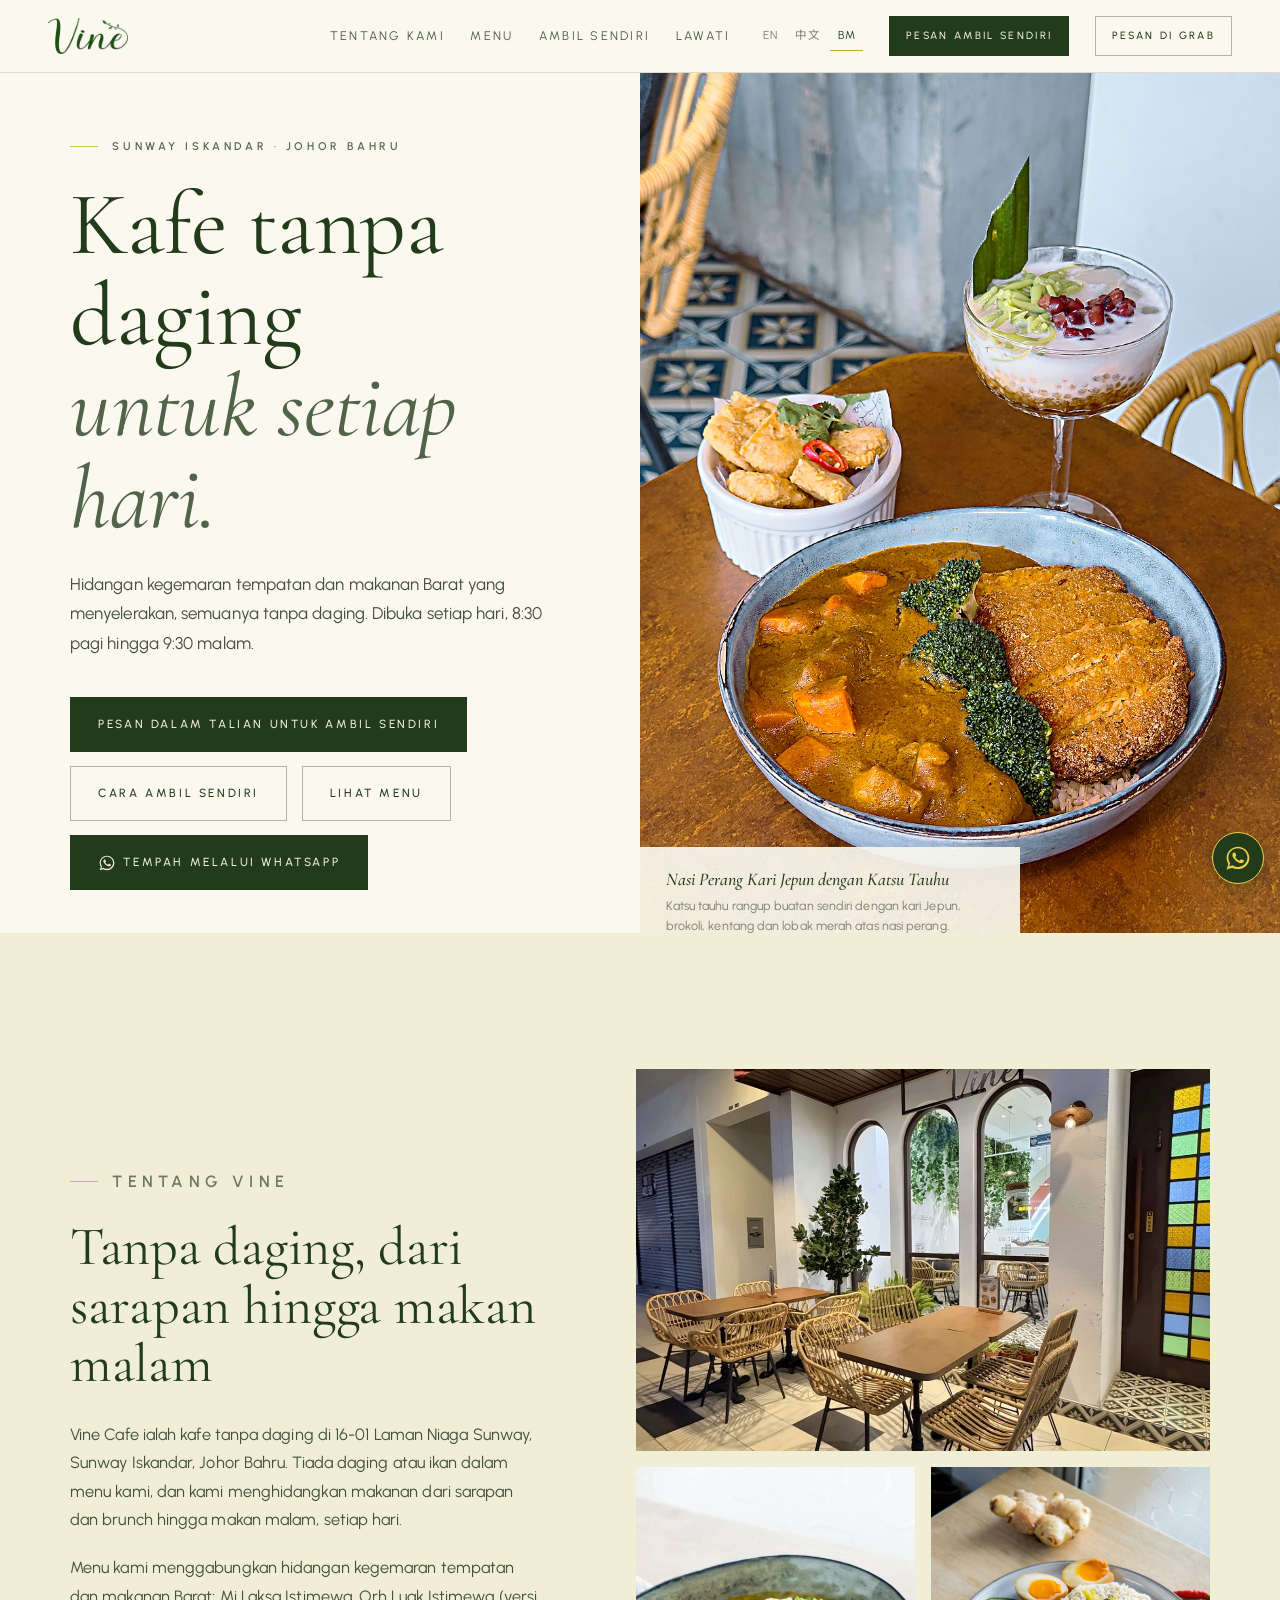
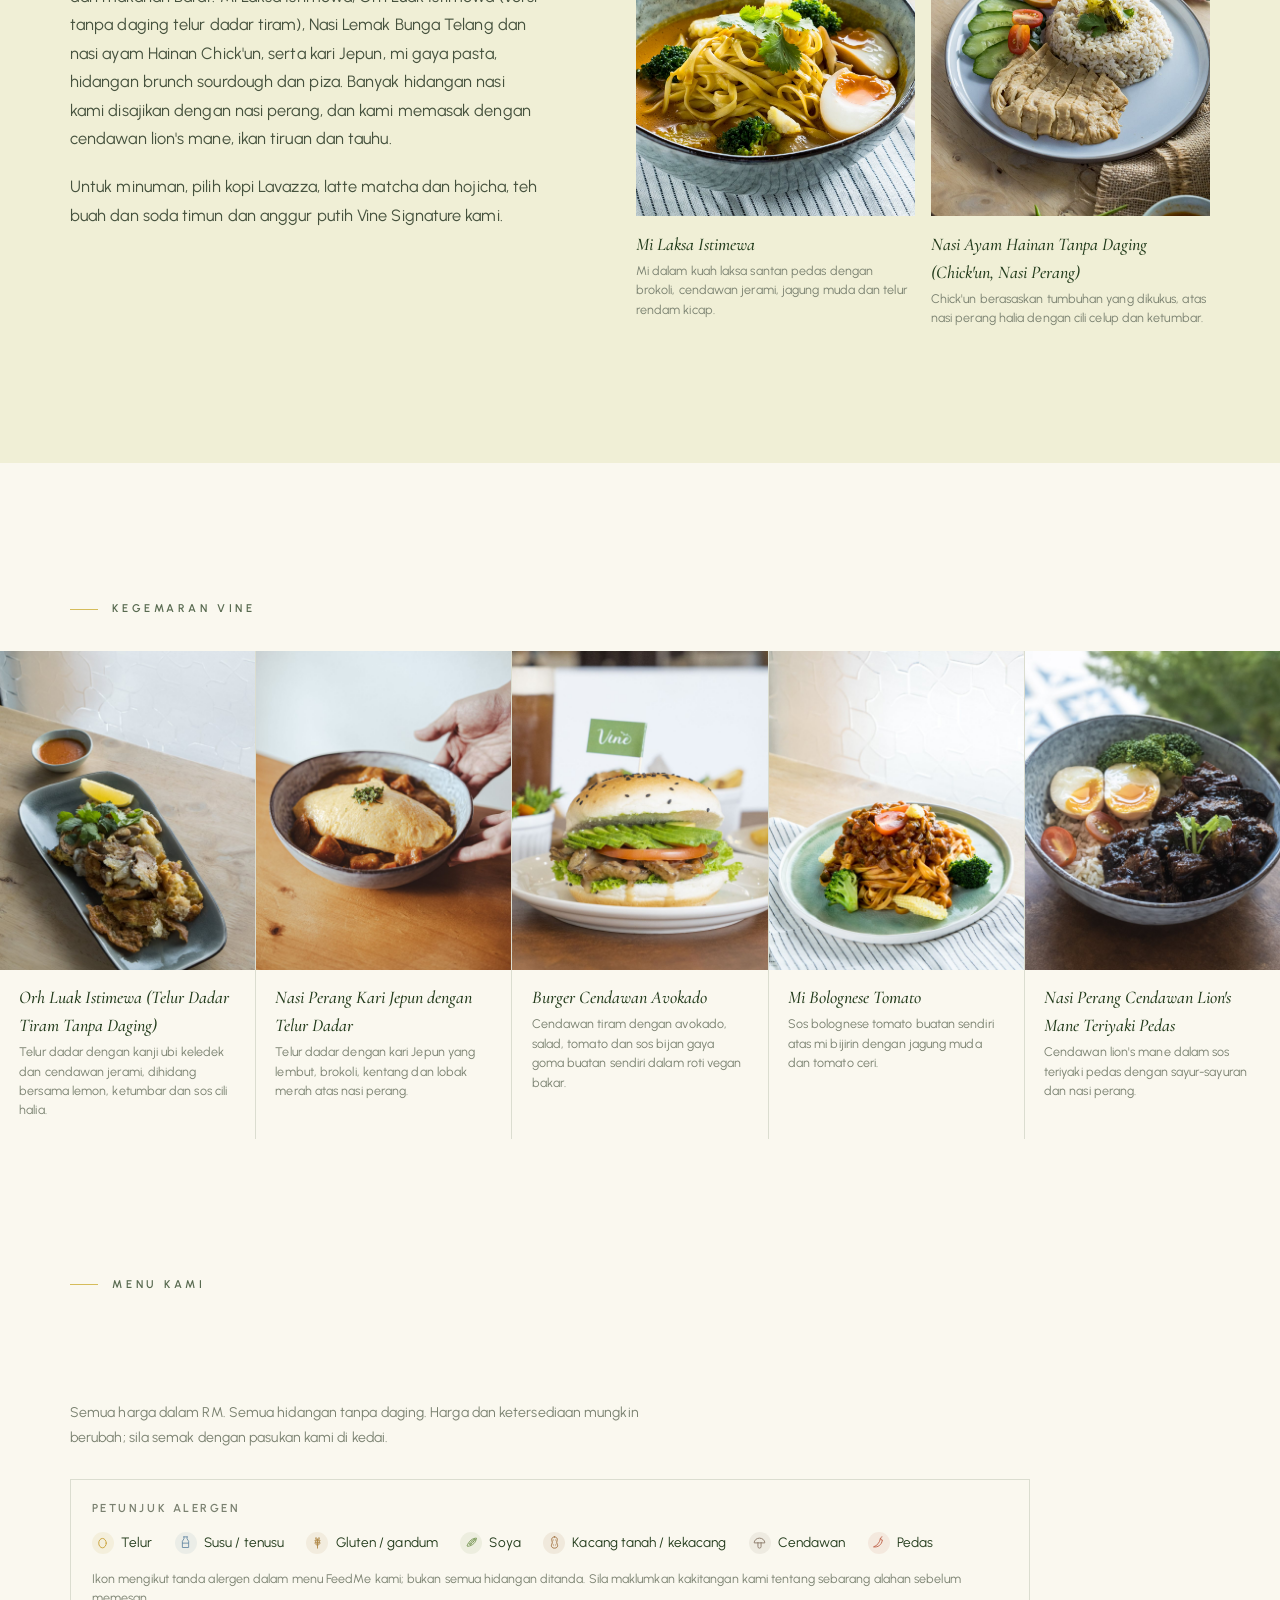
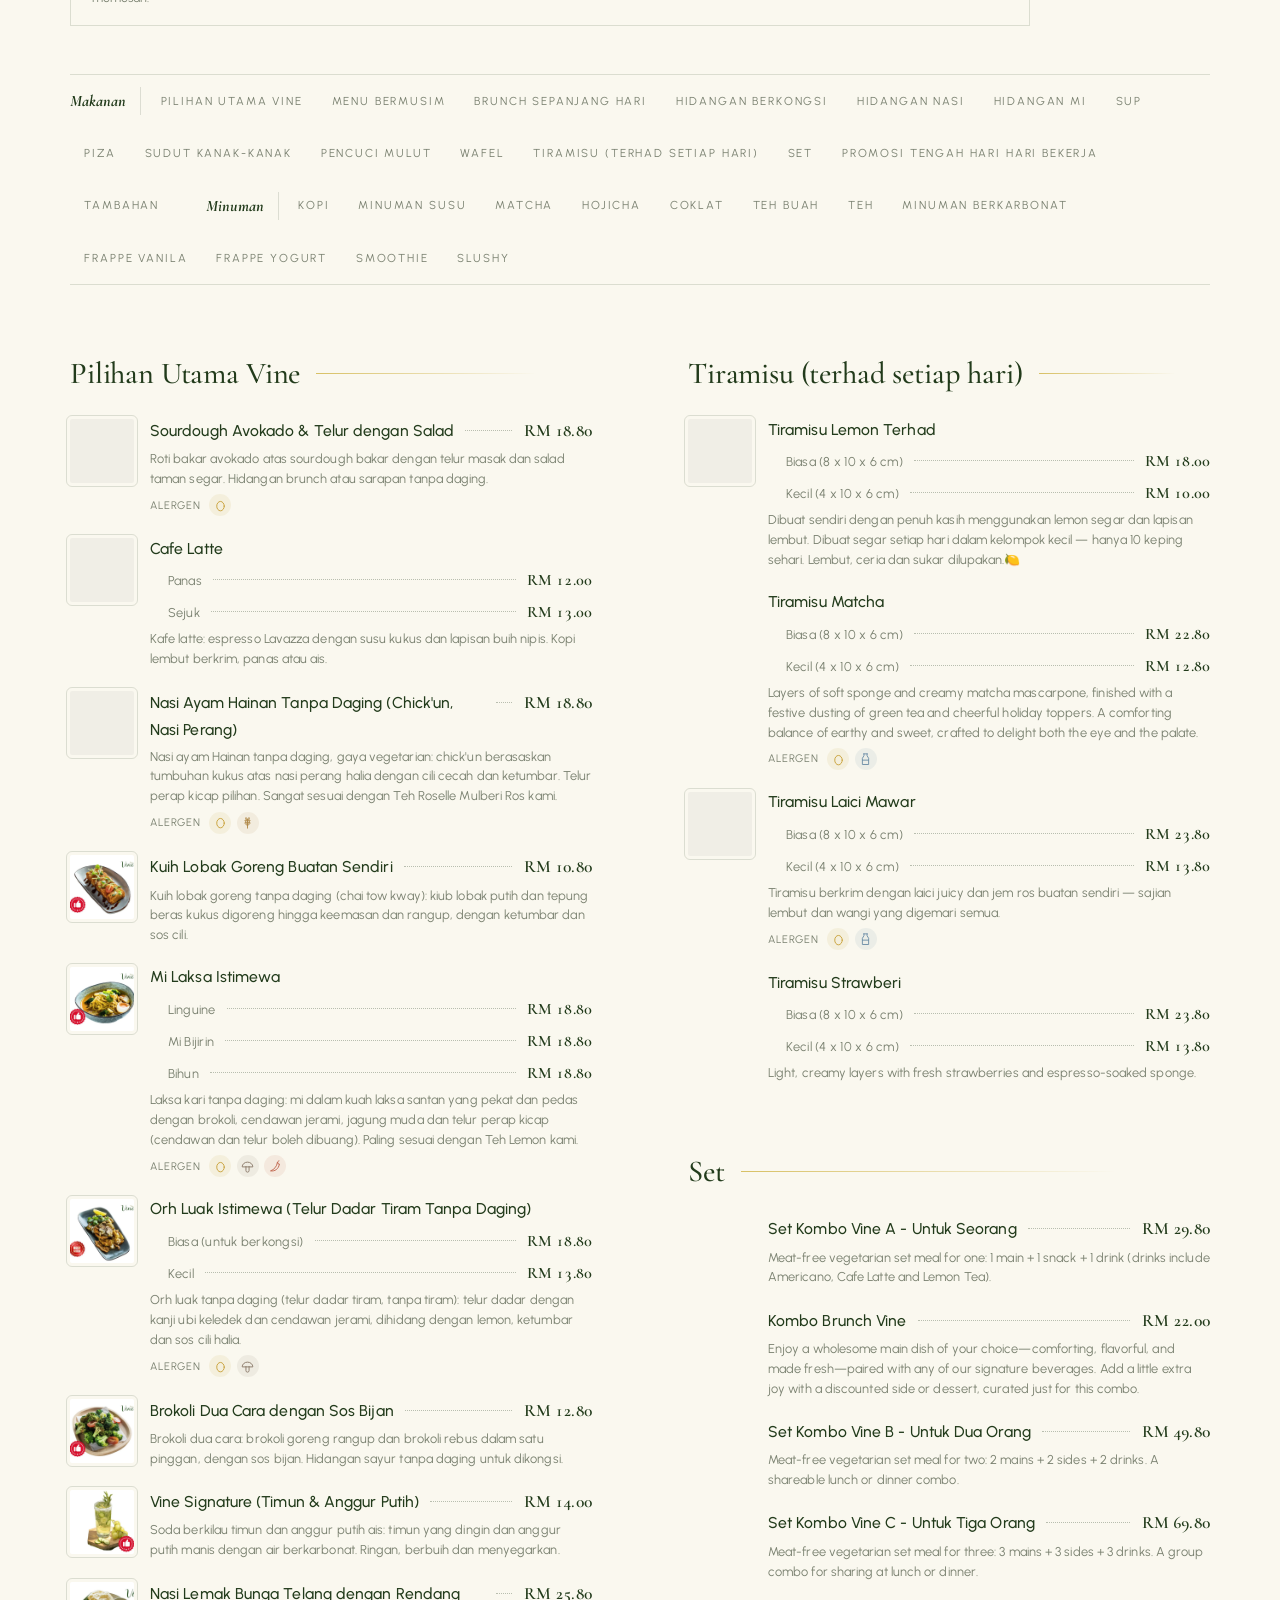
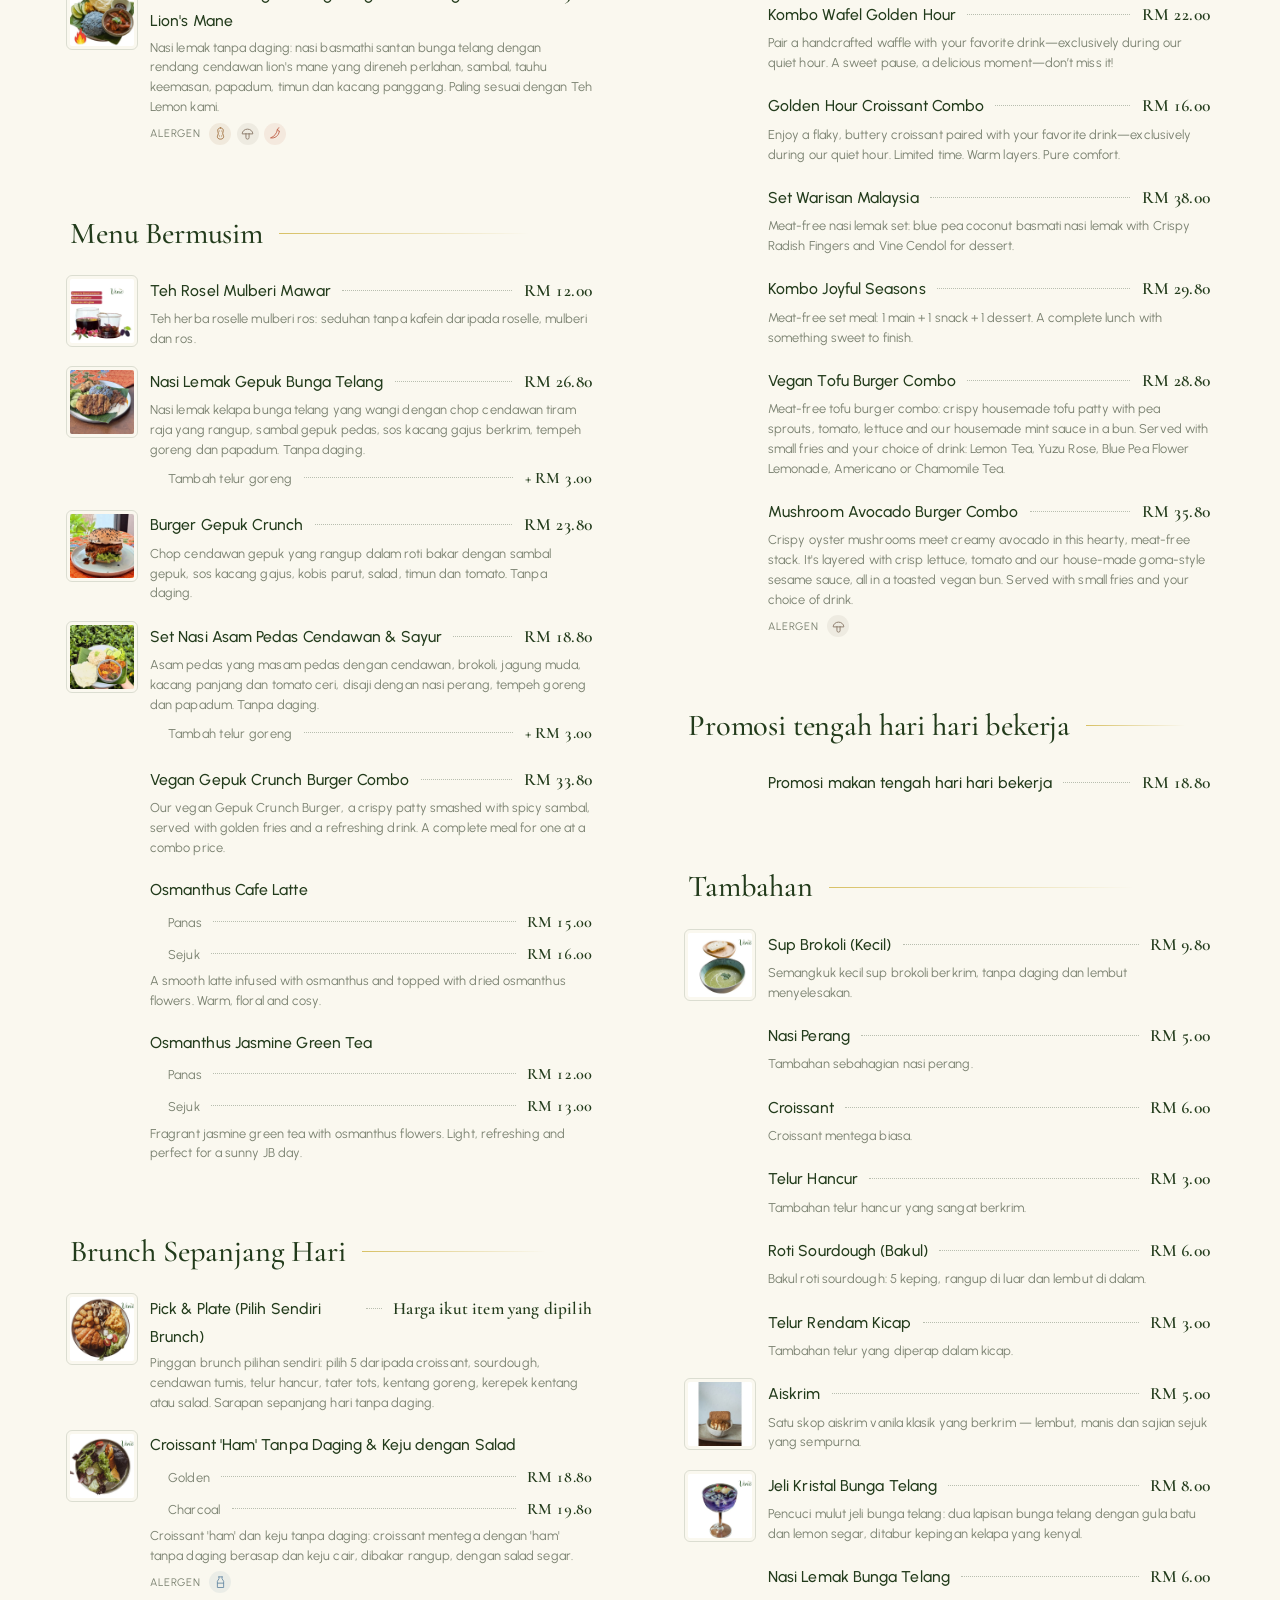
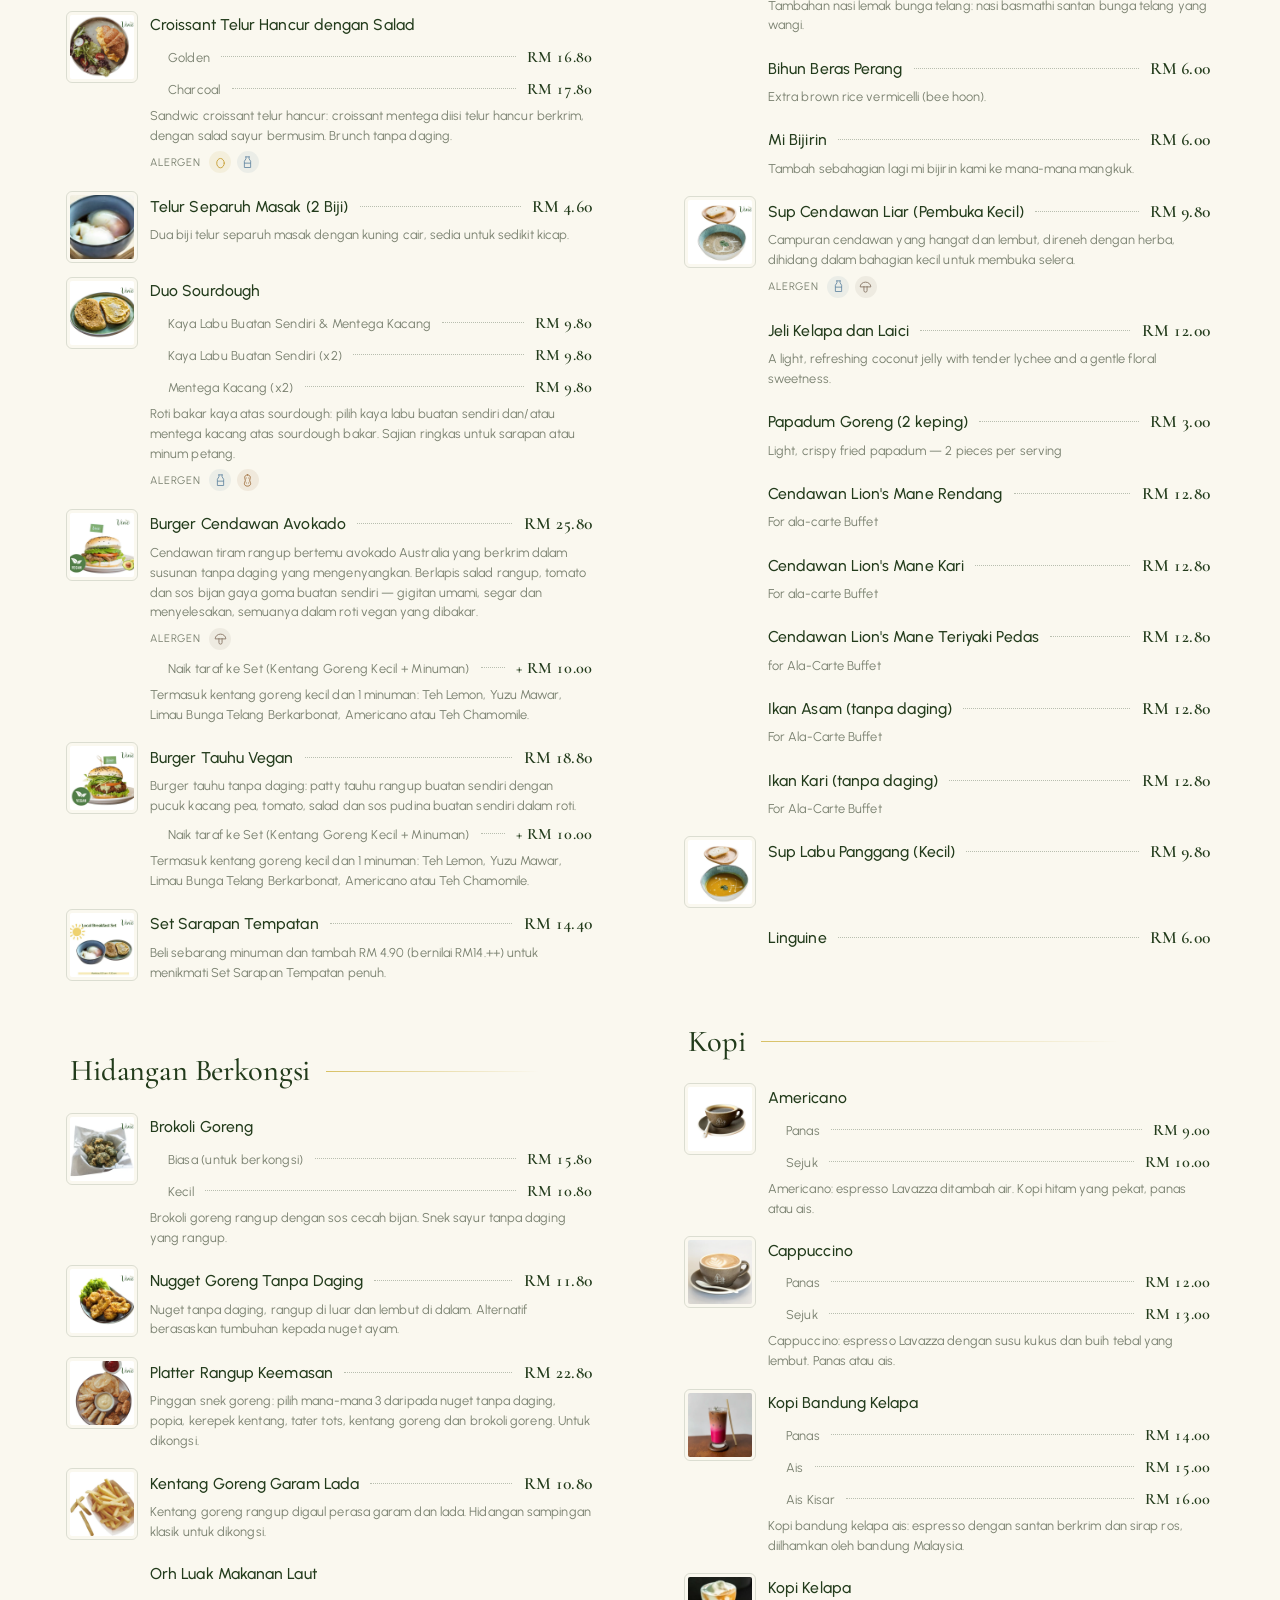
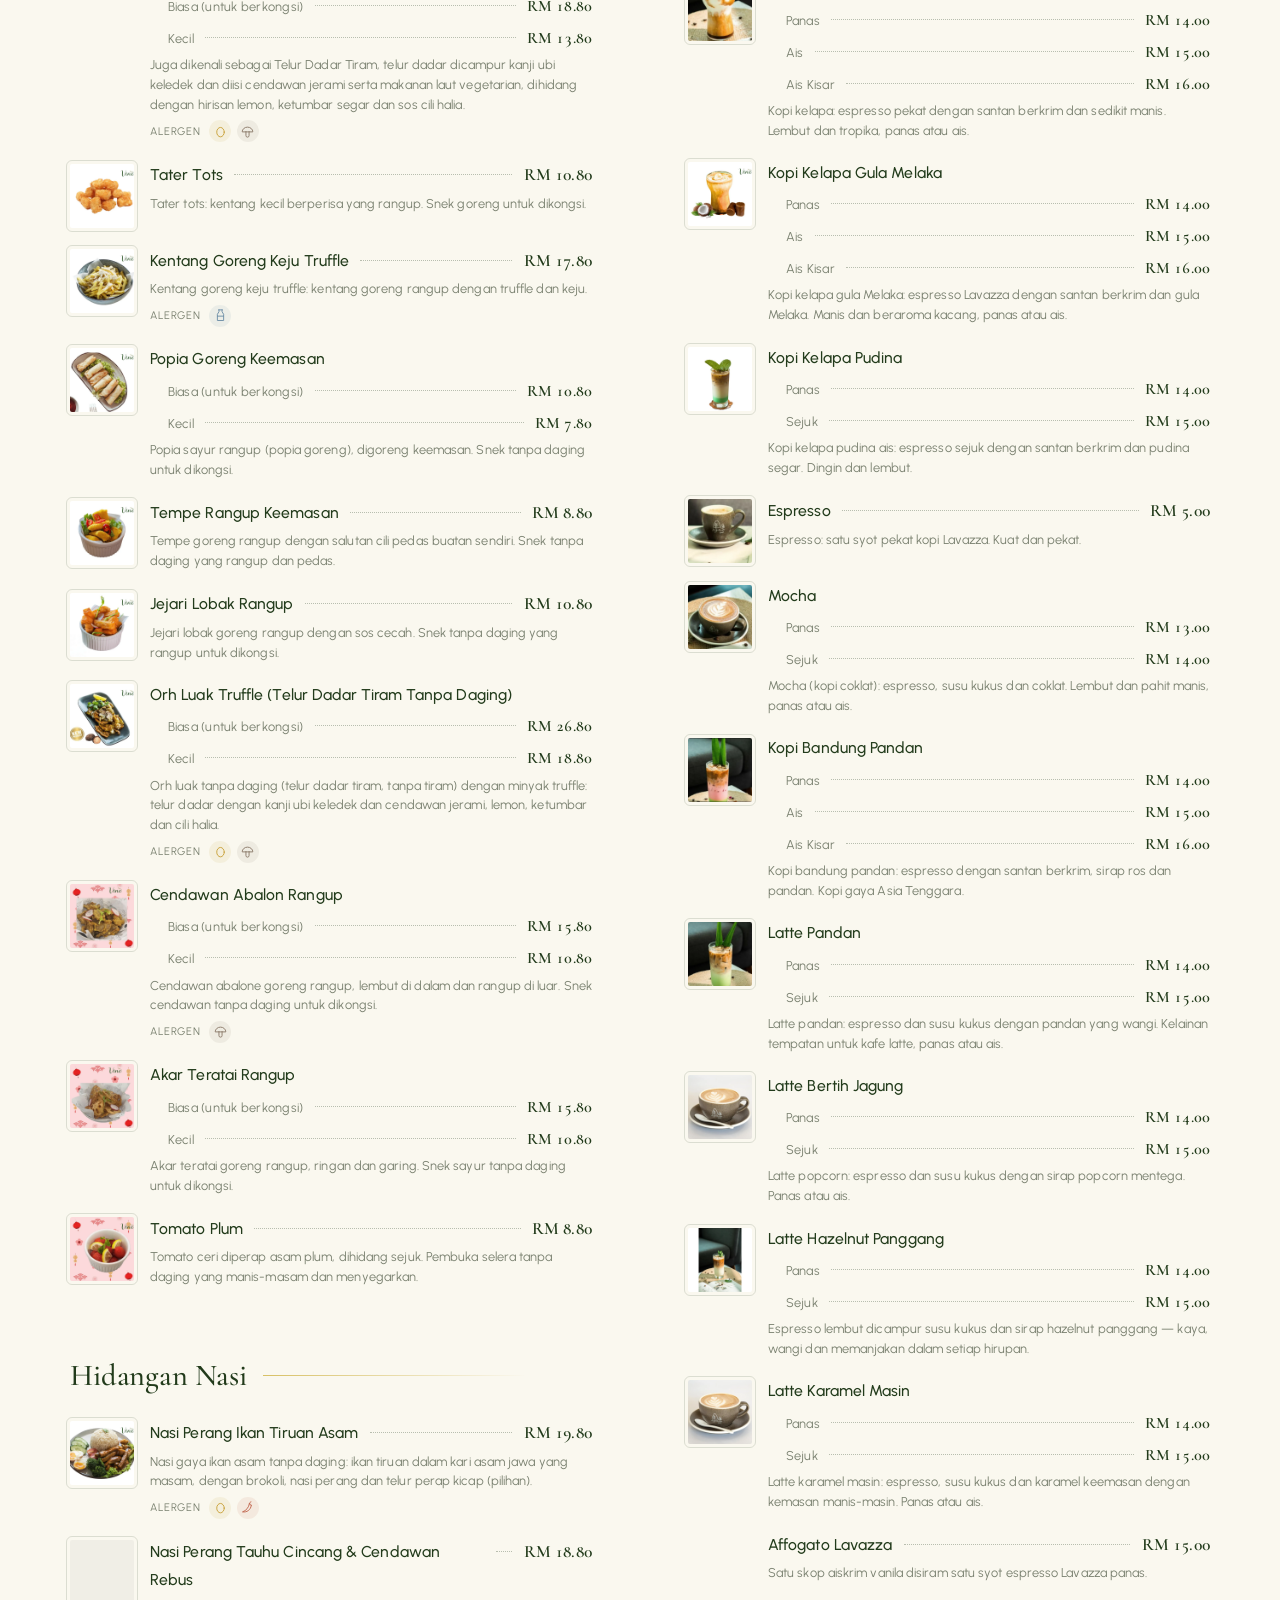
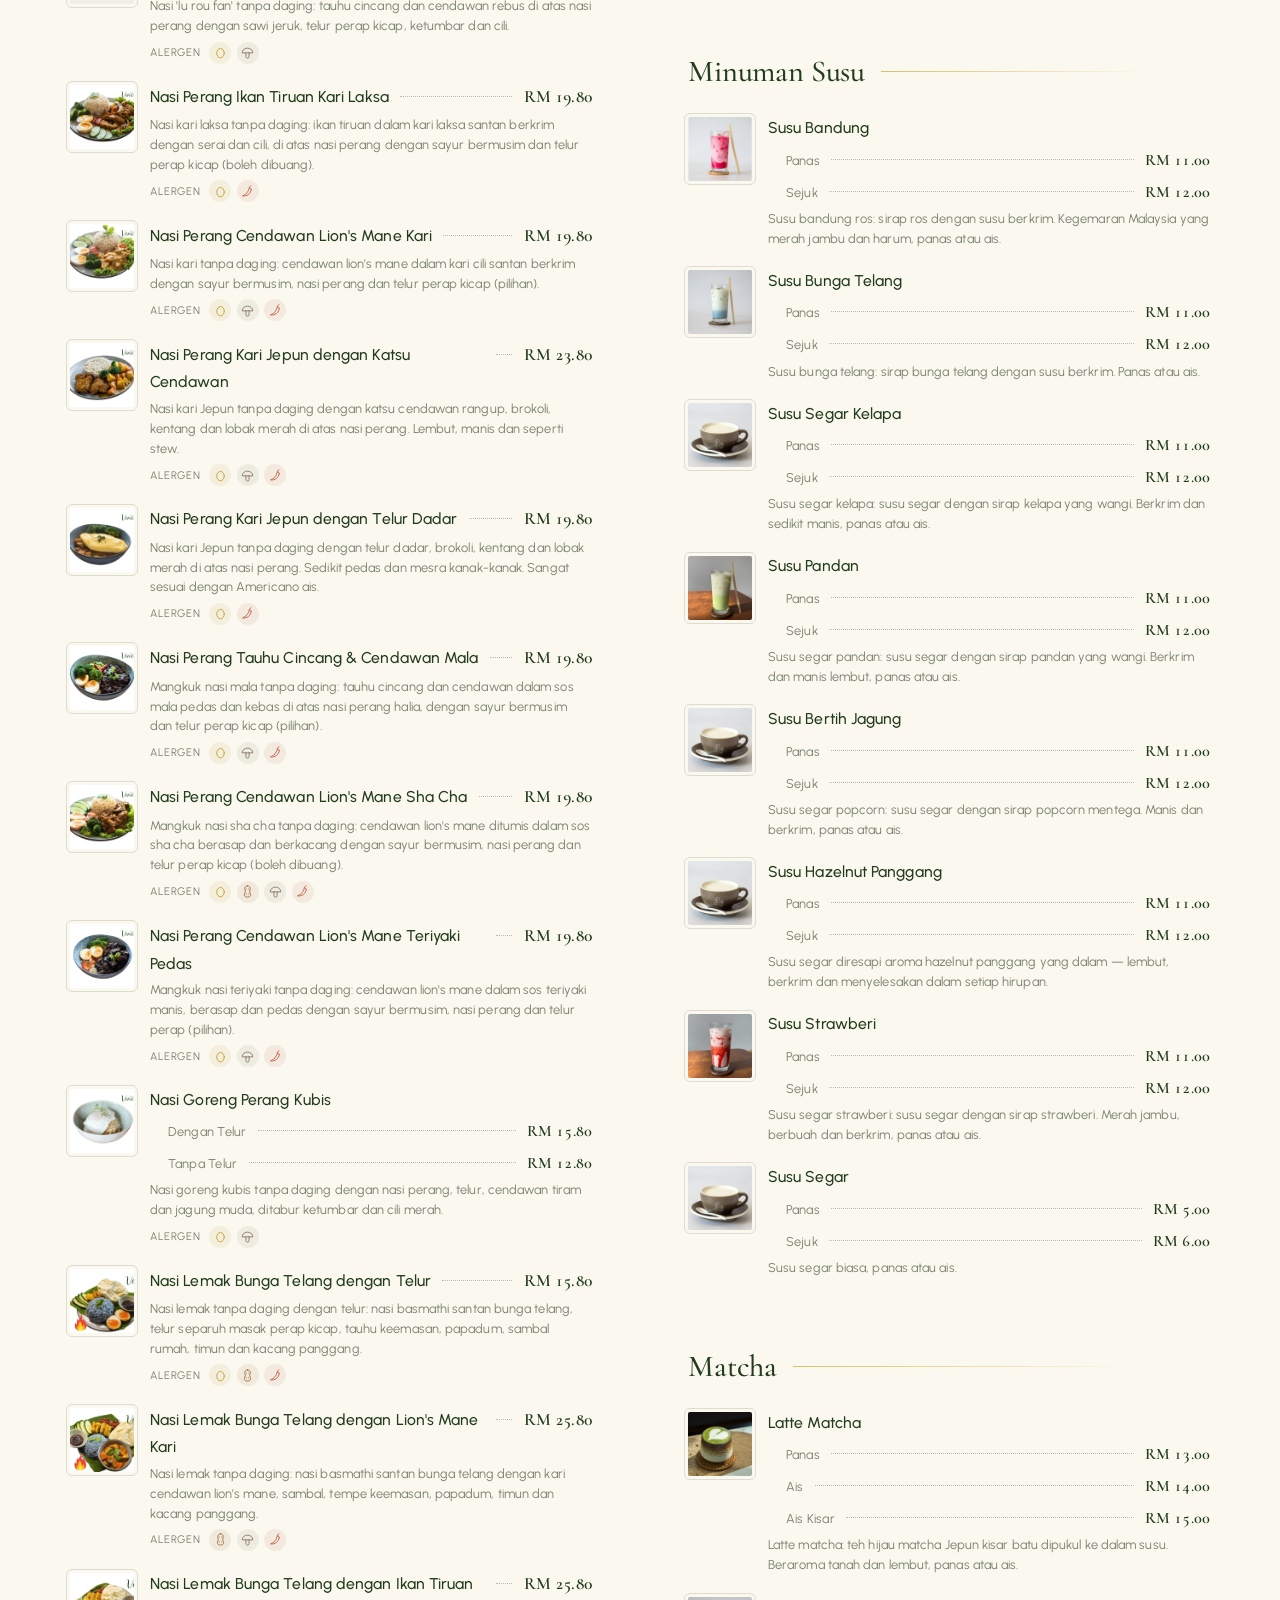
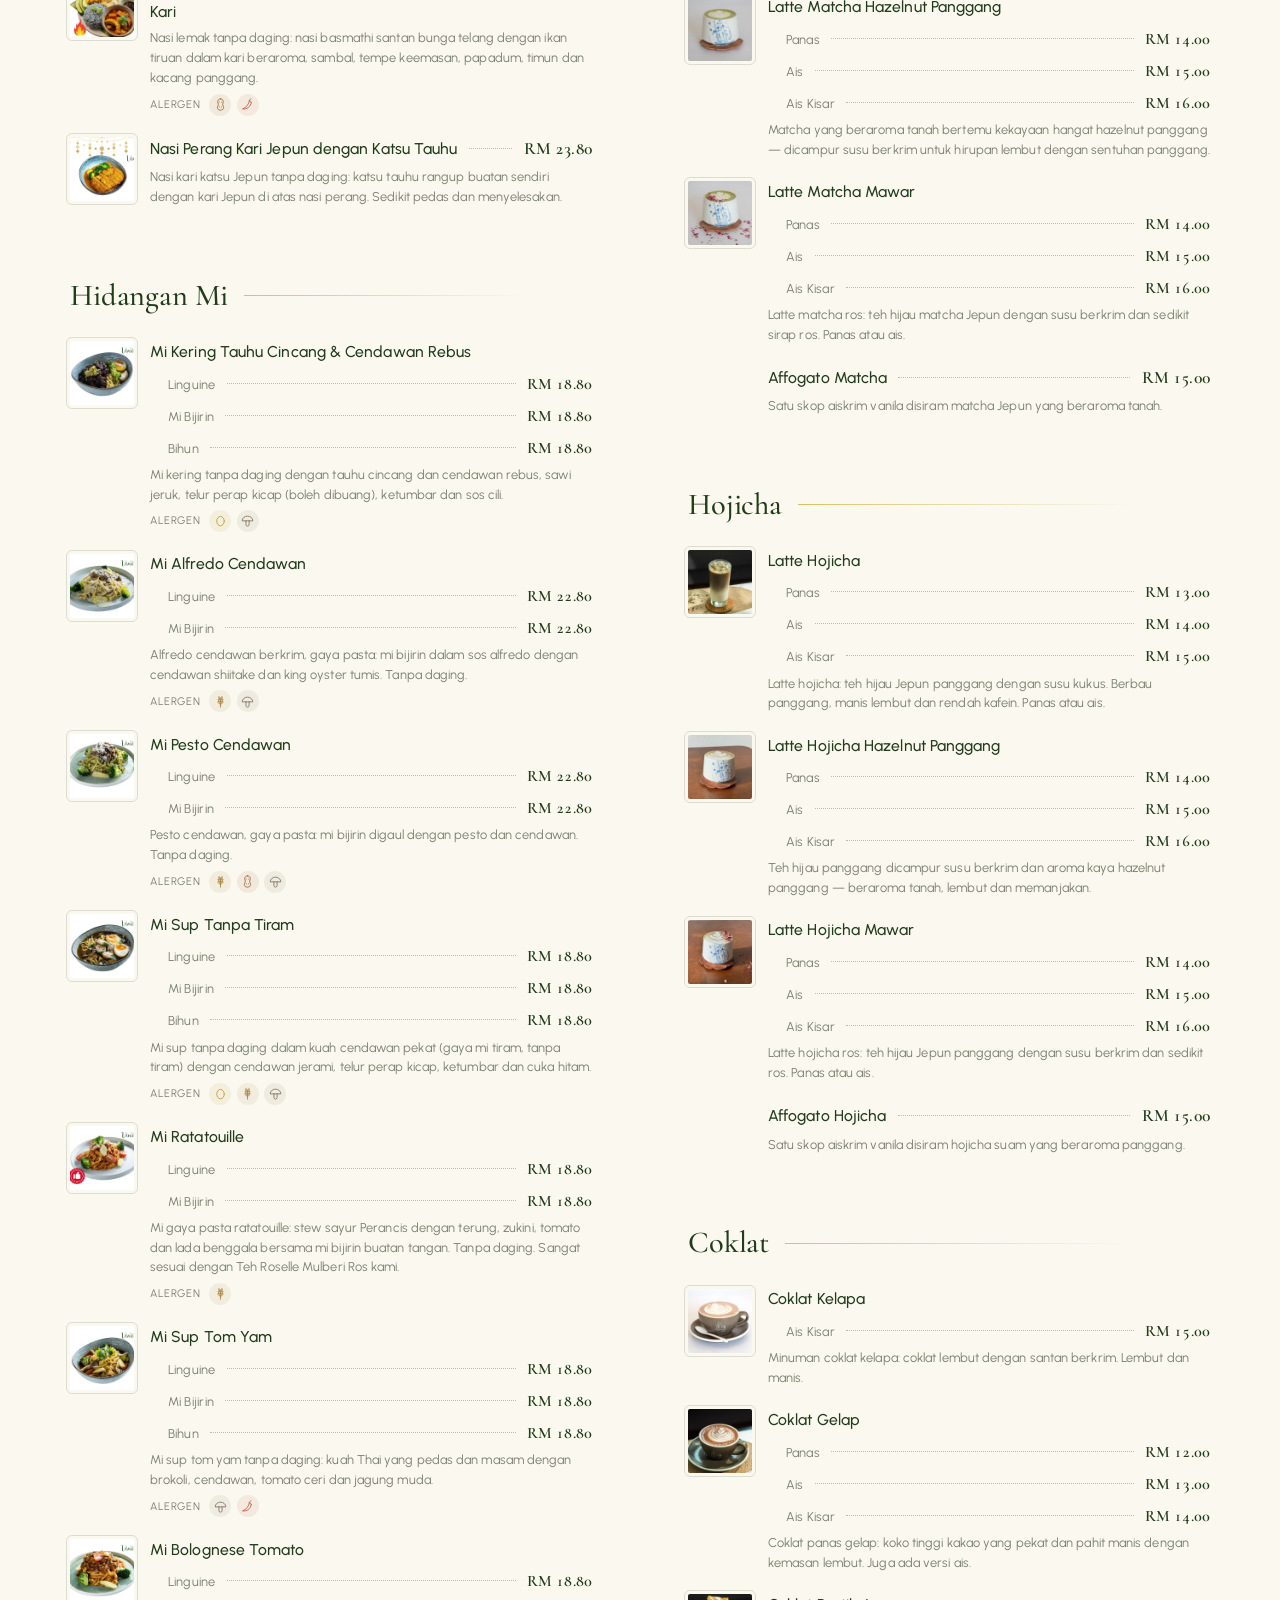
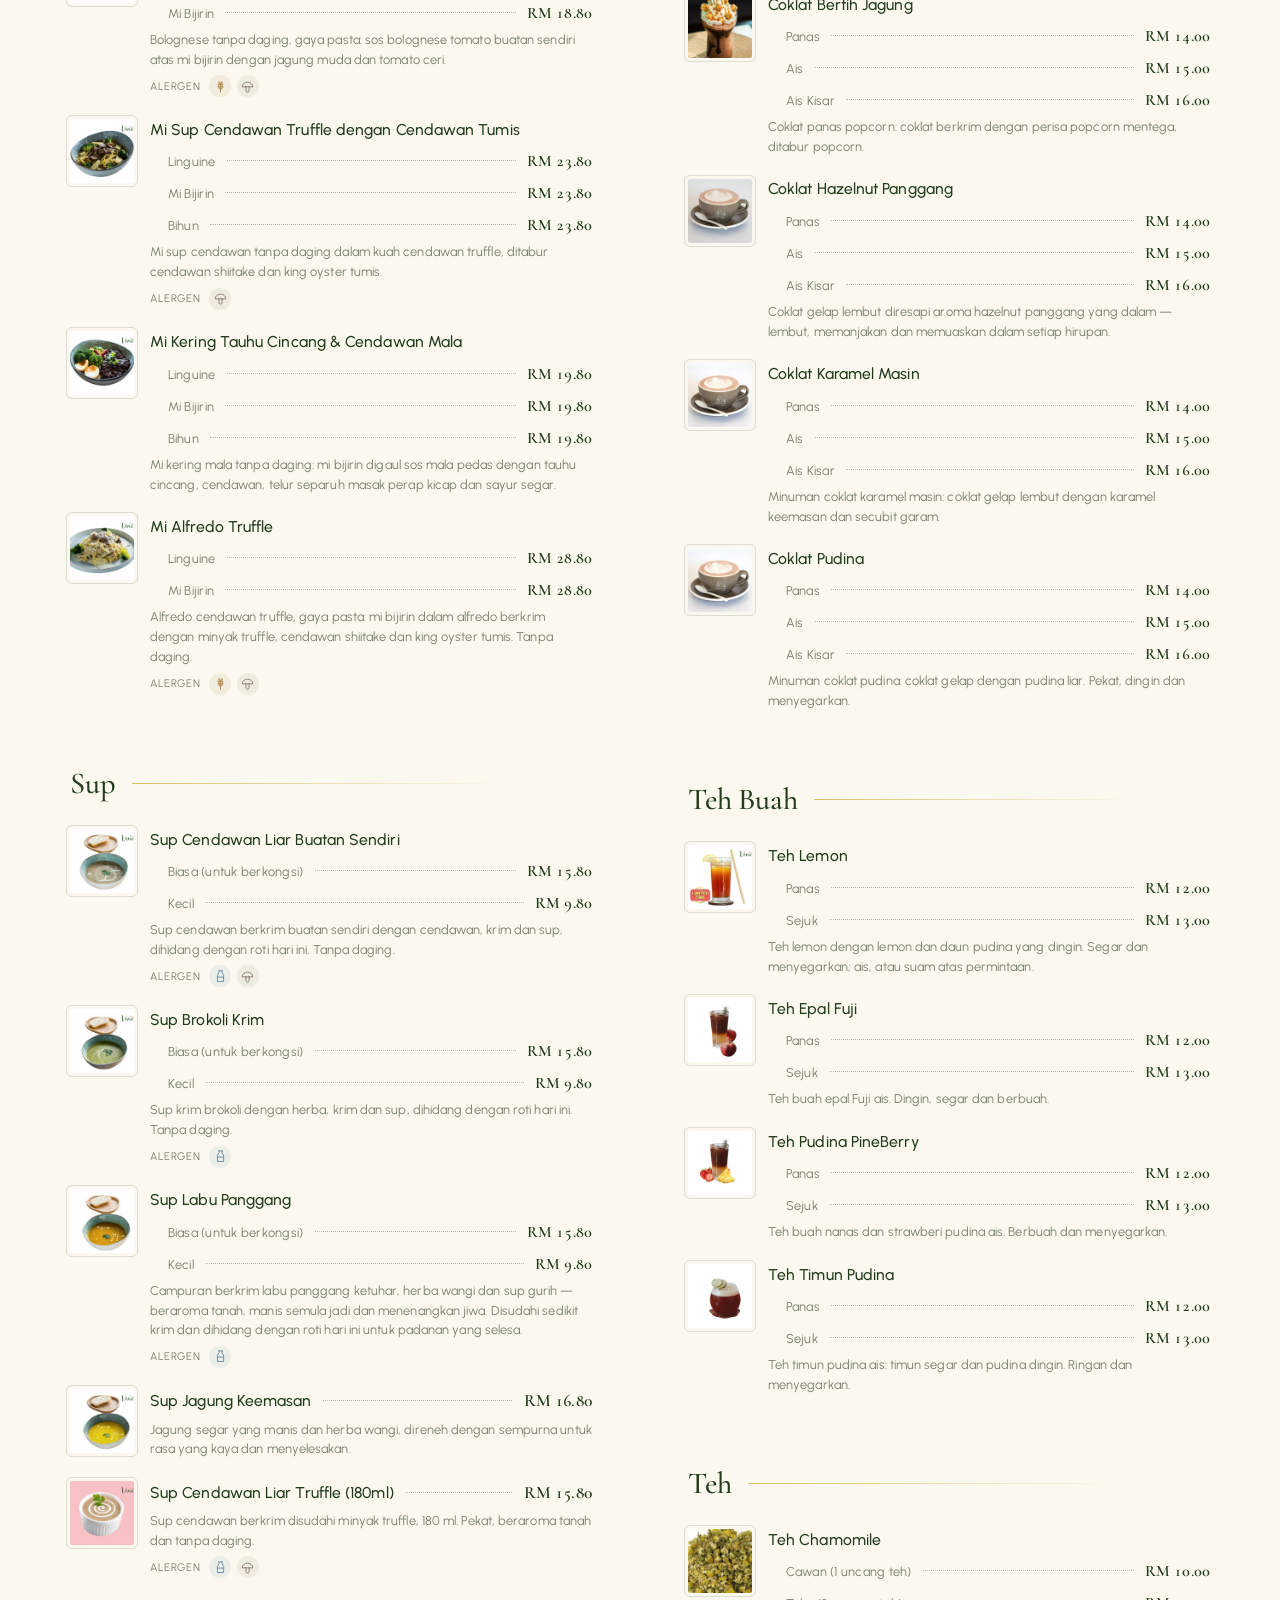
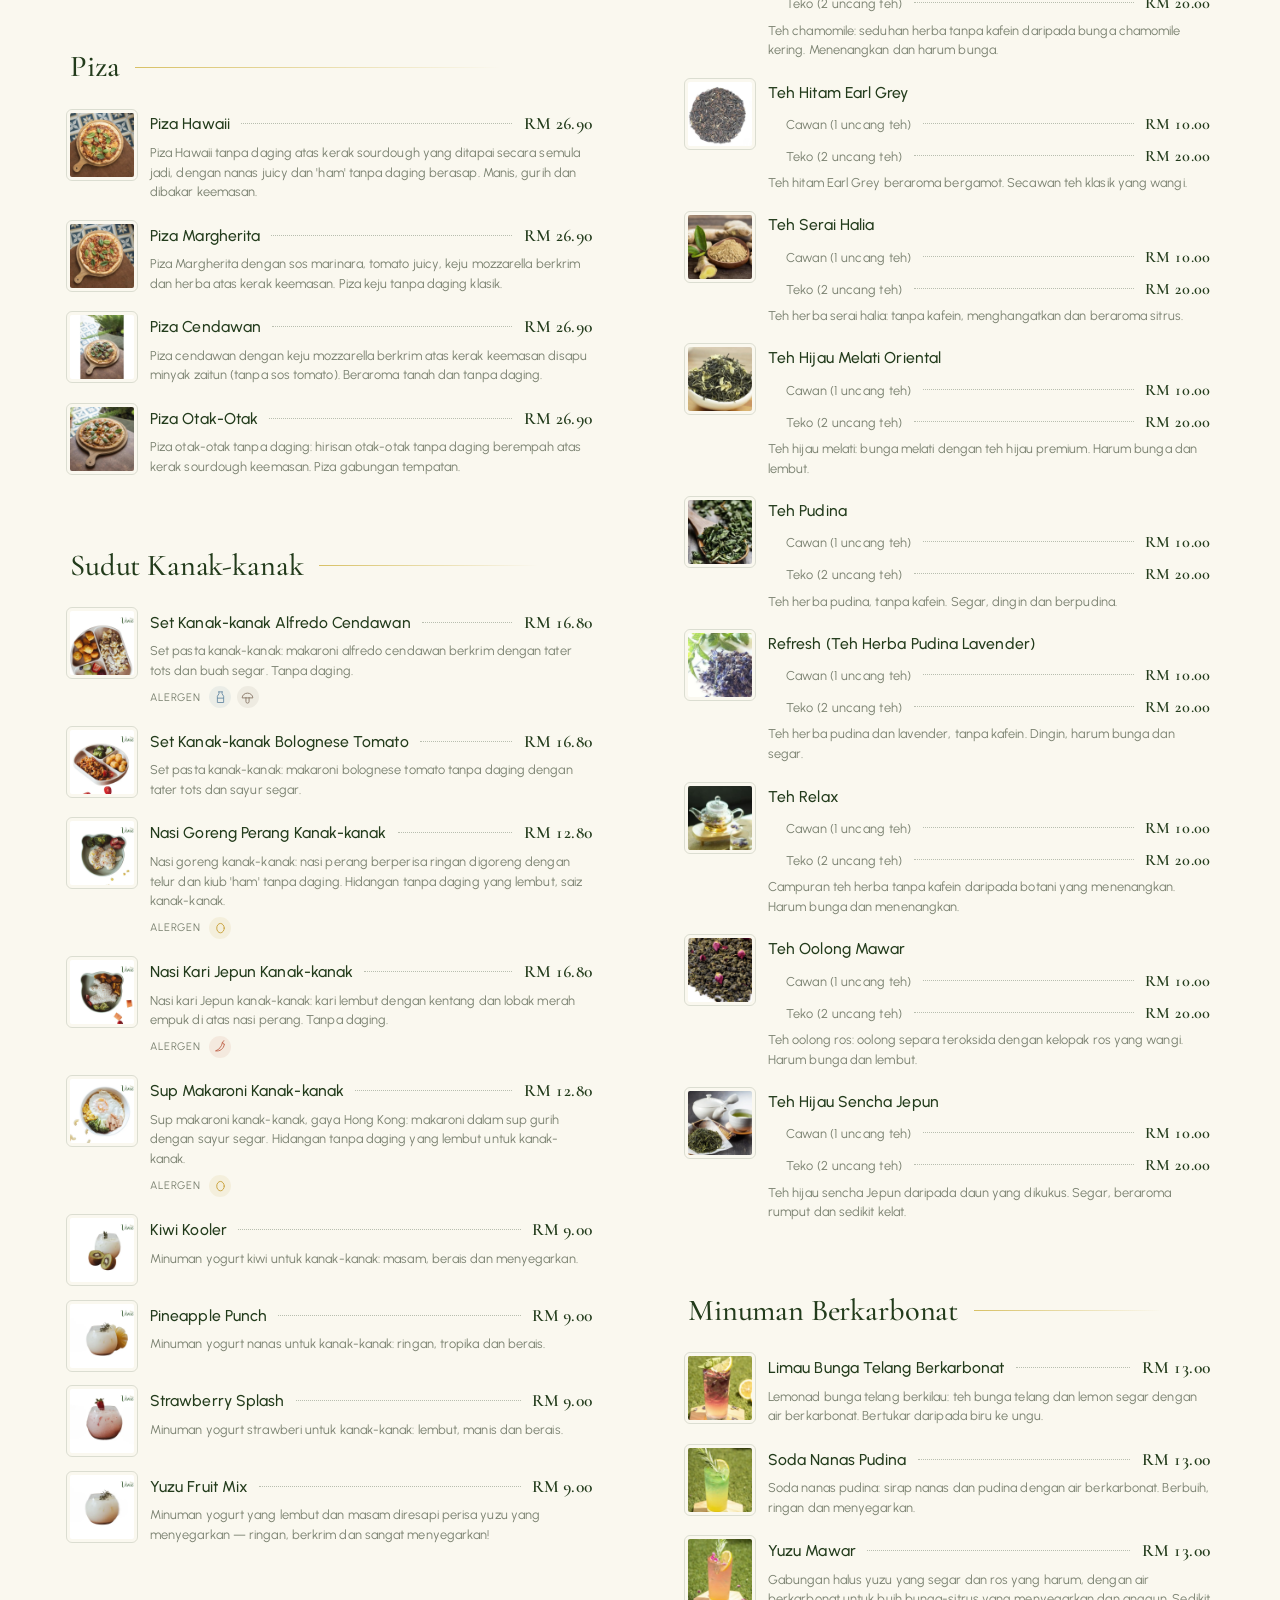
==== commit 7973ef10: "Menu sync from FeedMe 14 Nov: Osmanthus drinks, burger combos and linguine options; retire radish ca" ====
--- a/ms/index.html
+++ b/ms/index.html
@@ -73,7 +73,7 @@
   <p class="kicker"><span data-i18n data-zh="我们的菜单" data-ms="Menu kami">Our menu</span></p>
   <h2><span data-i18n data-zh="菜单" data-ms="Menu">Menu</span></h2>
   <p class="note"><span data-i18n data-zh="价格以马币（RM）计。所有餐点均为素食。价格与供应或有变动，请向店内同事确认。" data-ms="Semua harga dalam RM. Semua hidangan tanpa daging. Harga dan ketersediaan mungkin berubah; sila semak dengan pasukan kami di kedai.">All prices in RM. Everything is meat-free. Prices and availability may change; please check with our team in store.</span></p>
-  <aside class="al-legend" aria-label="Allergen key"><h4 data-i18n data-zh="过敏原说明" data-ms="Petunjuk alergen">Allergen key</h4><ul><li><span class="al al-egg" style="--alc:#C9A23A" role="img" aria-label="Egg" title="Egg" data-zh="鸡蛋" data-ms="Telur"><svg viewBox="0 0 24 24" width="16" height="16" aria-hidden="true" fill="none" stroke="currentColor" stroke-width="1.5" stroke-linecap="round" stroke-linejoin="round"><ellipse cx="12" cy="13" rx="6" ry="7.5"/></svg></span><span data-i18n data-zh="鸡蛋" data-ms="Telur">Egg</span></li><li><span class="al al-milk" style="--alc:#6E8FA8" role="img" aria-label="Milk / dairy" title="Milk / dairy" data-zh="牛奶／乳制品" data-ms="Susu / tenusu"><svg viewBox="0 0 24 24" width="16" height="16" aria-hidden="true" fill="none" stroke="currentColor" stroke-width="1.5" stroke-linecap="round" stroke-linejoin="round"><path d="M9 3h6M9.5 3v3L7 10v10h10V10l-2.5-4V3"/><path d="M7 13h10"/></svg></span><span data-i18n data-zh="牛奶／乳制品" data-ms="Susu / tenusu">Milk / dairy</span></li><li><span class="al al-gluten" style="--alc:#B08A4A" role="img" aria-label="Gluten / wheat" title="Gluten / wheat" data-zh="麸质／小麦" data-ms="Gluten / gandum"><svg viewBox="0 0 24 24" width="16" height="16" aria-hidden="true" fill="none" stroke="currentColor" stroke-width="1.5" stroke-linecap="round" stroke-linejoin="round"><path d="M12 21V8"/><path d="M12 12c-2.5 0-4-1.5-4-4 2.5 0 4 1.5 4 4zM12 12c2.5 0 4-1.5 4-4-2.5 0-4 1.5-4 4zM12 8c-2 0-3-1.5-3-3.5 2 0 3 1.5 3 3.5zM12 8c2 0 3-1.5 3-3.5-2 0-3 1.5-3 3.5zM12 16c-2.5 0-4-1.5-4-4 2.5 0 4 1.5 4 4zM12 16c2.5 0 4-1.5 4-4-2.5 0-4 1.5-4 4z"/></svg></span><span data-i18n data-zh="麸质／小麦" data-ms="Gluten / gandum">Gluten / wheat</span></li><li><span class="al al-soy" style="--alc:#7C9A5B" role="img" aria-label="Soy" title="Soy" data-zh="大豆" data-ms="Soya"><svg viewBox="0 0 24 24" width="16" height="16" aria-hidden="true" fill="none" stroke="currentColor" stroke-width="1.5" stroke-linecap="round" stroke-linejoin="round"><path d="M5 17c3-8 9-12 15-12-1 7-6 12-13 13z"/><circle cx="10" cy="14" r="1.6"/><circle cx="13.5" cy="10.5" r="1.6"/><circle cx="16.5" cy="7.5" r="1.3"/></svg></span><span data-i18n data-zh="大豆" data-ms="Soya">Soy</span></li><li><span class="al al-peanut" style="--alc:#A0703F" role="img" aria-label="Peanut / nuts" title="Peanut / nuts" data-zh="花生／坚果" data-ms="Kacang tanah / kekacang"><svg viewBox="0 0 24 24" width="16" height="16" aria-hidden="true" fill="none" stroke="currentColor" stroke-width="1.5" stroke-linecap="round" stroke-linejoin="round"><path d="M12 3c2.8 0 4.5 2 4.5 4.3 0 1.6-1 2.4-1 4.7s1.5 3 1.5 5c0 2.6-2.2 4-5 4s-5-1.4-5-4c0-2 1.5-2.7 1.5-5S7.5 8.9 7.5 7.3C7.5 5 9.2 3 12 3z"/><path d="M10 8h.01M14 8h.01M10.5 16h.01M13.5 16h.01"/></svg></span><span data-i18n data-zh="花生／坚果" data-ms="Kacang tanah / kekacang">Peanut / nuts</span></li><li><span class="al al-mushroom" style="--alc:#8C7B6B" role="img" aria-label="Mushroom" title="Mushroom" data-zh="蘑菇" data-ms="Cendawan"><svg viewBox="0 0 24 24" width="16" height="16" aria-hidden="true" fill="none" stroke="currentColor" stroke-width="1.5" stroke-linecap="round" stroke-linejoin="round"><path d="M3.5 12a8.5 7 0 0 1 17 0z"/><path d="M9.5 12v6.5a2.5 2.5 0 0 0 5 0V12"/></svg></span><span data-i18n data-zh="蘑菇" data-ms="Cendawan">Mushroom</span></li><li><span class="al al-spicy" style="--alc:#C2674F" role="img" aria-label="Spicy" title="Spicy" data-zh="辣" data-ms="Pedas"><svg viewBox="0 0 24 24" width="16" height="16" aria-hidden="true" fill="none" stroke="currentColor" stroke-width="1.5" stroke-linecap="round" stroke-linejoin="round"><path d="M15 6c-1 6-5 11-11 13 7 1 13-3 14-10"/><path d="M15 6c1.5 0 3 1 3 3M15 6c0-1.5 1-2.5 2.5-3"/></svg></span><span data-i18n data-zh="辣" data-ms="Pedas">Spicy</span></li></ul><p class="al-note" data-i18n data-zh="图标依据我们 FeedMe 菜单中的过敏原标注；并非每道菜都有标注。点餐前请告知店员您的任何过敏情况。" data-ms="Ikon mengikut tanda alergen dalam menu FeedMe kami; bukan semua hidangan ditanda. Sila maklumkan kakitangan kami tentang sebarang alahan sebelum memesan.">Icons follow the allergen tags in our FeedMe menu; not every dish is tagged. Please tell our staff about any allergies before ordering.</p></aside><nav class="catnav" aria-label="Menu categories"><b class="navlab" data-i18n data-zh="餐点" data-ms="Makanan">Food</b><a href="#m-vine-s-top-picks"><span data-i18n data-zh="Vine 精选" data-ms="Pilihan Utama Vine">Vine&#x27;s Top Picks</span></a><a href="#m-seasonal-menu"><span data-i18n data-zh="季节限定" data-ms="Menu Bermusim">Seasonal</span></a><a href="#m-anytime-brunch"><span data-i18n data-zh="全日早午餐" data-ms="Brunch Sepanjang Hari">Anytime Brunch</span></a><a href="#m-sharing-plates"><span data-i18n data-zh="分享小食" data-ms="Hidangan Berkongsi">Sharing Plates</span></a><a href="#m-rice-main"><span data-i18n data-zh="饭类" data-ms="Hidangan Nasi">Rice Mains</span></a><a href="#m-noodles-main"><span data-i18n data-zh="面类" data-ms="Hidangan Mi">Noodles</span></a><a href="#m-soup"><span data-i18n data-zh="汤品" data-ms="Sup">Soups</span></a><a href="#m-pizza"><span data-i18n data-zh="披萨" data-ms="Piza">Pizza</span></a><a href="#m-kid-s-corner"><span data-i18n data-zh="儿童餐" data-ms="Sudut Kanak-kanak">Kids&#x27; Corner</span></a><a href="#m-dessert"><span data-i18n data-zh="甜品" data-ms="Pencuci Mulut">Desserts</span></a><a href="#m-waffle"><span data-i18n data-zh="华夫饼" data-ms="Wafel">Waffles</span></a><a href="#m-tiramisu-limited-daily-sets"><span data-i18n data-zh="提拉米苏（每日限量）" data-ms="Tiramisu (terhad setiap hari)">Tiramisu (limited daily)</span></a><a href="#m-vine-combo-set"><span data-i18n data-zh="套餐" data-ms="Set">Sets</span></a><a href="#m-weekday-lunch-promotion"><span data-i18n data-zh="平日午市优惠" data-ms="Promosi tengah hari hari bekerja">Weekday lunch</span></a><a href="#m-add-ons"><span data-i18n data-zh="加点" data-ms="Tambahan">Add-ons</span></a><b class="navlab" data-i18n data-zh="饮品" data-ms="Minuman">Drinks</b><a href="#m-lavazza-gran-coffee"><span data-i18n data-zh="咖啡" data-ms="Kopi">Coffee</span></a><a href="#m-milk"><span data-i18n data-zh="牛奶饮品" data-ms="Minuman Susu">Milk Drinks</span></a><a href="#m-matcha"><span data-i18n data-zh="抹茶" data-ms="Matcha">Matcha</span></a><a href="#m-hojicha"><span data-i18n data-zh="焙茶" data-ms="Hojicha">Hojicha</span></a><a href="#m-gour-base-dar-chocolate"><span data-i18n data-zh="巧克力" data-ms="Coklat">Chocolate</span></a><a href="#m-fruit-tea"><span data-i18n data-zh="水果茶" data-ms="Teh Buah">Fruit Tea</span></a><a href="#m-tea-bag"><span data-i18n data-zh="茶" data-ms="Teh">Tea</span></a><a href="#m-sparkling-drinks"><span data-i18n data-zh="气泡饮" data-ms="Minuman Berkarbonat">Sparkling Drinks</span></a><a href="#m-vanilla-frappe"><span data-i18n data-zh="香草冰沙" data-ms="Frappe Vanila">Vanilla Frappes</span></a><a href="#m-yogurt-frappe"><span data-i18n data-zh="酸奶冰沙" data-ms="Frappe Yogurt">Yogurt Frappes</span></a><a href="#m-smoothies"><span data-i18n data-zh="顺滑饮品" data-ms="Smoothie">Smoothies</span></a><a href="#m-slushy"><span data-i18n data-zh="冰沙" data-ms="Slushy">Slushies</span></a></nav><div class="cats"><section class="cat" id="m-vine-s-top-picks"><h3 data-i18n data-zh="Vine 精选" data-ms="Pilihan Utama Vine">Vine&#x27;s Top Picks</h3><ul><li class="mi has-ph"><img class="th" src="../images/menu/avocado-egg-sourdough-with-salad.webp" alt="Avocado &amp; Egg Sourdough with Salad" loading="lazy" decoding="async" width="600" height="600"><div class="mb"><div class="row"><span class="nm" data-i18n data-zh="牛油果鸡蛋酸种面包配沙拉" data-ms="Sourdough Avokado &amp; Telur dengan Salad">Avocado &amp; Egg Sourdough with Salad</span><span class="dots"></span><span class="pr">RM 18.80</span></div><p class="ds" data-i18n data-zh="酸种面包牛油果吐司配熟鸡蛋和新鲜田园沙拉。无肉早午餐或早餐。" data-ms="Roti bakar avokado atas sourdough bakar dengan telur masak dan salad taman segar. Hidangan brunch atau sarapan tanpa daging.">Avocado toast on toasted sourdough with a cooked egg and fresh garden salad. A meat-free brunch or breakfast plate.</p><span class="als"><span class="als-l" data-i18n data-zh="过敏原" data-ms="Alergen">Allergens</span><span class="al al-egg" style="--alc:#C9A23A" role="img" aria-label="Egg" title="Egg" data-zh="鸡蛋" data-ms="Telur"><svg viewBox="0 0 24 24" width="16" height="16" aria-hidden="true" fill="none" stroke="currentColor" stroke-width="1.5" stroke-linecap="round" stroke-linejoin="round"><ellipse cx="12" cy="13" rx="6" ry="7.5"/></svg></span></span></div></li><li class="mi has-ph"><img class="th" src="../images/menu/cafe-latte.webp" alt="Cafe Latte" loading="lazy" decoding="async" width="600" height="600"><div class="mb"><div class="row"><span class="nm" data-i18n data-zh="拿铁" data-ms="Cafe Latte">Cafe Latte</span></div><div class="vrow"><span class="vl" data-i18n data-zh="热" data-ms="Panas">Hot</span><span class="dots"></span><span class="pr">RM 12.00</span></div><div class="vrow"><span class="vl" data-i18n data-zh="冰" data-ms="Ais">Ice</span><span class="dots"></span><span class="pr">RM 13.00</span></div><p class="ds" data-i18n data-zh="拿铁：Lavazza 浓缩咖啡配蒸奶和薄薄一层奶泡。顺滑香浓，热或冰。" data-ms="Kafe latte: espresso Lavazza dengan susu kukus dan lapisan buih nipis. Kopi lembut berkrim, panas atau ais.">Cafe latte: Lavazza espresso with steamed milk and a light layer of foam. Smooth, creamy coffee, hot or iced.</p></div></li><li class="mi has-ph"><img class="th" src="../images/menu/meat-free-hainanese-chicken-rice-chick-un-brown-rice.webp" alt="Meat-Free Hainanese Chicken Rice (Chick&#x27;un, Brown Rice)" loading="lazy" decoding="async" width="600" height="600"><div class="mb"><div class="row"><span class="nm" data-i18n data-zh="素海南鸡饭（素鸡，糙米）" data-ms="Nasi Ayam Hainan Tanpa Daging (Chick&#x27;un, Nasi Perang)">Meat-Free Hainanese Chicken Rice (Chick&#x27;un, Brown Rice)</span><span class="dots"></span><span class="pr">RM 18.80</span></div><p class="ds" data-i18n data-zh="无肉海南鸡饭（素食版）：蒸植物基素鸡配姜味糙米饭、酸辣辣椒蘸酱和香菜。可选酱油卤蛋。配我们的洛神桑葚玫瑰茶更佳。" data-ms="Nasi ayam Hainan tanpa daging, gaya vegetarian: chick&#x27;un berasaskan tumbuhan kukus atas nasi perang halia dengan cili cecah dan ketumbar. Telur perap kicap pilihan. Sangat sesuai dengan Teh Roselle Mulberi Ros kami.">Meat-free Hainanese chicken rice, vegetarian style: steamed plant-based chick&#x27;un on ginger brown rice with zesty chilli dip and coriander. Optional soy-marinated egg. Great with our Roselle Mulberry Rose Tea.</p><span class="als"><span class="als-l" data-i18n data-zh="过敏原" data-ms="Alergen">Allergens</span><span class="al al-egg" style="--alc:#C9A23A" role="img" aria-label="Egg" title="Egg" data-zh="鸡蛋" data-ms="Telur"><svg viewBox="0 0 24 24" width="16" height="16" aria-hidden="true" fill="none" stroke="currentColor" stroke-width="1.5" stroke-linecap="round" stroke-linejoin="round"><ellipse cx="12" cy="13" rx="6" ry="7.5"/></svg></span><span class="al al-gluten" style="--alc:#B08A4A" role="img" aria-label="Gluten / wheat" title="Gluten / wheat" data-zh="麸质／小麦" data-ms="Gluten / gandum"><svg viewBox="0 0 24 24" width="16" height="16" aria-hidden="true" fill="none" stroke="currentColor" stroke-width="1.5" stroke-linecap="round" stroke-linejoin="round"><path d="M12 21V8"/><path d="M12 12c-2.5 0-4-1.5-4-4 2.5 0 4 1.5 4 4zM12 12c2.5 0 4-1.5 4-4-2.5 0-4 1.5-4 4zM12 8c-2 0-3-1.5-3-3.5 2 0 3 1.5 3 3.5zM12 8c2 0 3-1.5 3-3.5-2 0-3 1.5-3 3.5zM12 16c-2.5 0-4-1.5-4-4 2.5 0 4 1.5 4 4zM12 16c2.5 0 4-1.5 4-4-2.5 0-4 1.5-4 4z"/></svg></span></span></div></li><li class="mi has-ph"><img class="th" src="../images/menu/homemade-carrot-cake-radish-cake.webp" alt="Homemade Carrot Cake (Radish Cake)" loading="lazy" decoding="async" width="600" height="600"><div class="mb"><div class="row"><span class="nm" data-i18n data-zh="自制炒萝卜糕" data-ms="Kuih Lobak Goreng Buatan Sendiri">Homemade Carrot Cake (Radish Cake)</span><span class="dots"></span><span class="pr">RM 10.80</span></div><p class="ds" data-i18n data-zh="无肉炒萝卜糕（菜头粿）：蒸好的萝卜米粉块煎至金黄酥脆，配香菜和辣椒酱。" data-ms="Kuih lobak goreng tanpa daging (chai tow kway): kiub lobak putih dan tepung beras kukus digoreng hingga keemasan dan rangup, dengan ketumbar dan sos cili.">Meat-free fried carrot cake (radish cake, chai tow kway): steamed radish and rice flour cubes fried golden and crisp, with coriander and chilli sauce.</p></div></li><li class="mi has-ph"><img class="th" src="../images/menu/signature-laksa-noodle.webp" alt="Signature Laksa Noodle" loading="lazy" decoding="async" width="600" height="600"><div class="mb"><div class="row"><span class="nm" data-i18n data-zh="招牌椰香叻沙" data-ms="Mi Laksa Istimewa">Signature Laksa Noodle</span></div><div class="vrow"><span class="vl" data-i18n data-zh="杂粮面" data-ms="Mi Bijirin">Multigrain Noodle</span><span class="dots"></span><span class="pr">RM 18.80</span></div><div class="vrow"><span class="vl" data-i18n data-zh="糙米米粉" data-ms="Bihun Beras Perang">Brown Rice Vermicelli</span><span class="dots"></span><span class="pr">RM 18.80</span></div><p class="ds" data-i18n data-zh="无肉咖喱叻沙：面条浸在浓郁香辣的椰浆叻沙汤中，配西兰花、草菇、玉米笋和酱油卤蛋（蘑菇和蛋可去除）。配柠檬茶最佳。" data-ms="Laksa kari tanpa daging: mi dalam kuah laksa santan yang pekat dan pedas dengan brokoli, cendawan jerami, jagung muda dan telur perap kicap (cendawan dan telur boleh dibuang). Paling sesuai dengan Teh Lemon kami.">Meat-free curry laksa: noodles in a rich, spicy coconut laksa broth with broccoli, straw mushroom, baby corn and soy-marinated egg (mushroom and egg can be removed). Best paired with our Lemon Tea.</p><span class="als"><span class="als-l" data-i18n data-zh="过敏原" data-ms="Alergen">Allergens</span><span class="al al-egg" style="--alc:#C9A23A" role="img" aria-label="Egg" title="Egg" data-zh="鸡蛋" data-ms="Telur"><svg viewBox="0 0 24 24" width="16" height="16" aria-hidden="true" fill="none" stroke="currentColor" stroke-width="1.5" stroke-linecap="round" stroke-linejoin="round"><ellipse cx="12" cy="13" rx="6" ry="7.5"/></svg></span><span class="al al-mushroom" style="--alc:#8C7B6B" role="img" aria-label="Mushroom" title="Mushroom" data-zh="蘑菇" data-ms="Cendawan"><svg viewBox="0 0 24 24" width="16" height="16" aria-hidden="true" fill="none" stroke="currentColor" stroke-width="1.5" stroke-linecap="round" stroke-linejoin="round"><path d="M3.5 12a8.5 7 0 0 1 17 0z"/><path d="M9.5 12v6.5a2.5 2.5 0 0 0 5 0V12"/></svg></span><span class="al al-spicy" style="--alc:#C2674F" role="img" aria-label="Spicy" title="Spicy" data-zh="辣" data-ms="Pedas"><svg viewBox="0 0 24 24" width="16" height="16" aria-hidden="true" fill="none" stroke="currentColor" stroke-width="1.5" stroke-linecap="round" stroke-linejoin="round"><path d="M15 6c-1 6-5 11-11 13 7 1 13-3 14-10"/><path d="M15 6c1.5 0 3 1 3 3M15 6c0-1.5 1-2.5 2.5-3"/></svg></span></span></div></li><li class="mi has-ph"><img class="th" src="../images/menu/signature-orh-luak-meat-free-oyster-omelette.webp" alt="Signature Orh Luak (Meat-Free Oyster Omelette)" loading="lazy" decoding="async" width="600" height="600"><div class="mb"><div class="row"><span class="nm" data-i18n data-zh="招牌素蚝煎 Orh Luak" data-ms="Orh Luak Istimewa (Telur Dadar Tiram Tanpa Daging)">Signature Orh Luak (Meat-Free Oyster Omelette)</span></div><div class="vrow"><span class="vl" data-i18n data-zh="标准（分享）" data-ms="Biasa (untuk berkongsi)">Regular (for sharing)</span><span class="dots"></span><span class="pr">RM 18.80</span></div><div class="vrow"><span class="vl" data-i18n data-zh="小份" data-ms="Kecil">Small (for light craving)</span><span class="dots"></span><span class="pr">RM 13.80</span></div><p class="ds" data-i18n data-zh="无肉蚝煎（不含蚝）：番薯粉蛋煎配草菇，附柠檬、香菜和姜味辣椒酱。" data-ms="Orh luak tanpa daging (telur dadar tiram, tanpa tiram): telur dadar dengan kanji ubi keledek dan cendawan jerami, dihidang dengan lemon, ketumbar dan sos cili halia.">Meat-free orh luak (oyster omelette, no oysters): egg omelette with sweet potato starch and straw mushrooms, served with lemon, coriander and ginger chilli sauce.</p><span class="als"><span class="als-l" data-i18n data-zh="过敏原" data-ms="Alergen">Allergens</span><span class="al al-egg" style="--alc:#C9A23A" role="img" aria-label="Egg" title="Egg" data-zh="鸡蛋" data-ms="Telur"><svg viewBox="0 0 24 24" width="16" height="16" aria-hidden="true" fill="none" stroke="currentColor" stroke-width="1.5" stroke-linecap="round" stroke-linejoin="round"><ellipse cx="12" cy="13" rx="6" ry="7.5"/></svg></span><span class="al al-mushroom" style="--alc:#8C7B6B" role="img" aria-label="Mushroom" title="Mushroom" data-zh="蘑菇" data-ms="Cendawan"><svg viewBox="0 0 24 24" width="16" height="16" aria-hidden="true" fill="none" stroke="currentColor" stroke-width="1.5" stroke-linecap="round" stroke-linejoin="round"><path d="M3.5 12a8.5 7 0 0 1 17 0z"/><path d="M9.5 12v6.5a2.5 2.5 0 0 0 5 0V12"/></svg></span></span></div></li><li class="mi has-ph"><img class="th" src="../images/menu/two-ways-broccoli-w-sesame-sauce.webp" alt="Two Ways Broccoli w Sesame Sauce" loading="lazy" decoding="async" width="600" height="600"><div class="mb"><div class="row"><span class="nm" data-i18n data-zh="双味西兰花配芝麻酱" data-ms="Brokoli Dua Cara dengan Sos Bijan">Two Ways Broccoli w Sesame Sauce</span><span class="dots"></span><span class="pr">RM 12.80</span></div><p class="ds" data-i18n data-zh="西兰花两吃：酥炸与水煮西兰花同盘，配芝麻酱。适合分享的无肉蔬菜小菜。" data-ms="Brokoli dua cara: brokoli goreng rangup dan brokoli rebus dalam satu pinggan, dengan sos bijan. Hidangan sayur tanpa daging untuk dikongsi.">Broccoli two ways: crispy fried and boiled broccoli in one plate, with sesame sauce. A meat-free vegetable side to share.</p></div></li><li class="mi has-ph"><img class="th" src="../images/menu/vine-signature-cucumber-v-white-grape.webp" alt="Vine Signature (Cucumber v White Grape)" loading="lazy" decoding="async" width="600" height="600"><div class="mb"><div class="row"><span class="nm" data-i18n data-zh="Vine 招牌青瓜白葡萄苏打" data-ms="Vine Signature (Timun &amp; Anggur Putih)">Vine Signature (Cucumber v White Grape)</span></div><div class="vrow"><span class="vl" data-i18n data-zh="冰" data-ms="Ais">Ice</span><span class="dots"></span><span class="pr">RM 14.00</span></div><p class="ds" data-i18n data-zh="冰青瓜白葡萄气泡饮：清凉青瓜和甜白葡萄加气泡水。清爽冒泡，消暑解渴。" data-ms="Soda berkilau timun dan anggur putih ais: timun yang dingin dan anggur putih manis dengan air berkarbonat. Ringan, berbuih dan menyegarkan.">Iced sparkling cucumber and white grape soda: cool cucumber and sweet white grape topped with sparkling water. Light, bubbly and refreshing.</p></div></li><li class="mi has-ph"><img class="th" src="../images/menu/blue-pea-nasi-lemak-w-rendang-lion-s-mane.webp" alt="Blue Pea Nasi Lemak w Rendang Lion’s Mane" loading="lazy" decoding="async" width="600" height="600"><div class="mb"><div class="row"><span class="nm" data-i18n data-zh="蝶豆花 Nasi Lemak 配仁当猴头菇" data-ms="Nasi Lemak Bunga Telang dengan Rendang Lion&#x27;s Mane">Blue Pea Nasi Lemak w Rendang Lion’s Mane</span><span class="dots"></span><span class="pr">RM 25.80</span></div><p class="ds" data-i18n data-zh="无肉椰浆饭：蝶豆花椰浆印度香米饭配慢炖仁当猴头菇、叁巴、金黄豆腐、papadum、黄瓜和烤花生。配柠檬茶最佳。" data-ms="Nasi lemak tanpa daging: nasi basmathi santan bunga telang dengan rendang cendawan lion&#x27;s mane yang direneh perlahan, sambal, tauhu keemasan, papadum, timun dan kacang panggang. Paling sesuai dengan Teh Lemon kami.">Meat-free nasi lemak: blue pea coconut basmati rice with slow-braised rendang lion&#x27;s mane mushroom, sambal, golden beancurd, papadum, cucumber and roasted peanuts. Best paired with our Lemon Tea.</p><span class="als"><span class="als-l" data-i18n data-zh="过敏原" data-ms="Alergen">Allergens</span><span class="al al-peanut" style="--alc:#A0703F" role="img" aria-label="Peanut / nuts" title="Peanut / nuts" data-zh="花生／坚果" data-ms="Kacang tanah / kekacang"><svg viewBox="0 0 24 24" width="16" height="16" aria-hidden="true" fill="none" stroke="currentColor" stroke-width="1.5" stroke-linecap="round" stroke-linejoin="round"><path d="M12 3c2.8 0 4.5 2 4.5 4.3 0 1.6-1 2.4-1 4.7s1.5 3 1.5 5c0 2.6-2.2 4-5 4s-5-1.4-5-4c0-2 1.5-2.7 1.5-5S7.5 8.9 7.5 7.3C7.5 5 9.2 3 12 3z"/><path d="M10 8h.01M14 8h.01M10.5 16h.01M13.5 16h.01"/></svg></span><span class="al al-mushroom" style="--alc:#8C7B6B" role="img" aria-label="Mushroom" title="Mushroom" data-zh="蘑菇" data-ms="Cendawan"><svg viewBox="0 0 24 24" width="16" height="16" aria-hidden="true" fill="none" stroke="currentColor" stroke-width="1.5" stroke-linecap="round" stroke-linejoin="round"><path d="M3.5 12a8.5 7 0 0 1 17 0z"/><path d="M9.5 12v6.5a2.5 2.5 0 0 0 5 0V12"/></svg></span><span class="al al-spicy" style="--alc:#C2674F" role="img" aria-label="Spicy" title="Spicy" data-zh="辣" data-ms="Pedas"><svg viewBox="0 0 24 24" width="16" height="16" aria-hidden="true" fill="none" stroke="currentColor" stroke-width="1.5" stroke-linecap="round" stroke-linejoin="round"><path d="M15 6c-1 6-5 11-11 13 7 1 13-3 14-10"/><path d="M15 6c1.5 0 3 1 3 3M15 6c0-1.5 1-2.5 2.5-3"/></svg></span></span></div></li></ul></section><section class="cat" id="m-seasonal-menu"><h3 data-i18n data-zh="季节限定" data-ms="Menu Bermusim">Seasonal</h3><ul><li class="mi has-ph"><img class="th" src="../images/menu/blue-pea-gepuk-nasi-lemak.webp" alt="Blue Pea Gepuk Nasi Lemak" loading="lazy" decoding="async" width="600" height="600"><div class="mb"><div class="row"><span class="nm" data-i18n data-zh="蝶豆花 Gepuk 椰浆饭" data-ms="Nasi Lemak Gepuk Bunga Telang">Blue Pea Gepuk Nasi Lemak</span><span class="dots"></span><span class="pr">RM 26.80</span></div><p class="ds" data-i18n data-zh="香浓蝶豆花椰浆印度香米，配酥脆杏鲍菇排、香辣 gepuk 叁峇、奶油腰果酱、炸豆豉和薄饼。无肉。" data-ms="Nasi lemak kelapa bunga telang yang wangi dengan chop cendawan tiram raja yang rangup, sambal gepuk pedas, sos kacang gajus berkrim, tempeh goreng dan papadum. Tanpa daging.">Fragrant blue pea coconut basmati rice with crispy king oyster mushroom chop, spicy gepuk sambal, creamy cashew nut sauce, fried tempeh and papadum. Meat-free.</p><div class="vrow"><span class="vl" data-i18n data-zh="加煎蛋" data-ms="Tambah telur goreng">Add a fried egg</span><span class="dots"></span><span class="pr">+ RM 3.00</span></div></div></li><li class="mi has-ph"><img class="th" src="../images/menu/gepuk-crunch-burger.webp" alt="Gepuk Crunch Burger" loading="lazy" decoding="async" width="600" height="600"><div class="mb"><div class="row"><span class="nm" data-i18n data-zh="Gepuk 脆饼汉堡" data-ms="Burger Gepuk Crunch">Gepuk Crunch Burger</span><span class="dots"></span><span class="pr">RM 23.80</span></div><p class="ds" data-i18n data-zh="酥脆 gepuk 蘑菇排夹在烤香面包里，配 gepuk 叁峇、腰果酱、丝苗椰菜、生菜、青瓜和番茄。无肉。" data-ms="Chop cendawan gepuk yang rangup dalam roti bakar dengan sambal gepuk, sos kacang gajus, kobis parut, salad, timun dan tomato. Tanpa daging.">Crispy gepuk mushroom chop in a toasted bun with gepuk sambal, cashew nut sauce, shredded cabbage, lettuce, cucumber and tomato. Meat-free.</p></div></li><li class="mi has-ph"><img class="th" src="../images/menu/asam-pedas-mushroom-and-veg-rice-set.webp" alt="Asam Pedas Mushroom &amp; Veg Rice Set" loading="lazy" decoding="async" width="600" height="600"><div class="mb"><div class="row"><span class="nm" data-i18n data-zh="亚参酸辣蘑菇蔬菜饭套餐" data-ms="Set Nasi Asam Pedas Cendawan &amp; Sayur">Asam Pedas Mushroom &amp; Veg Rice Set</span><span class="dots"></span><span class="pr">RM 18.80</span></div><p class="ds" data-i18n data-zh="酸辣亚参汤配蘑菇、西兰花、玉米笋、长豆和小番茄，配糙米饭、炸豆豉和薄饼。无肉。" data-ms="Asam pedas yang masam pedas dengan cendawan, brokoli, jagung muda, kacang panjang dan tomato ceri, disaji dengan nasi perang, tempeh goreng dan papadum. Tanpa daging.">Tangy asam pedas with mushrooms, broccoli, baby corn, long beans and cherry tomatoes, served with brown rice, fried tempeh and papadum. Meat-free.</p><div class="vrow"><span class="vl" data-i18n data-zh="加煎蛋" data-ms="Tambah telur goreng">Add a fried egg</span><span class="dots"></span><span class="pr">+ RM 3.00</span></div></div></li></ul></section><section class="cat" id="m-anytime-brunch"><h3 data-i18n data-zh="全日早午餐" data-ms="Brunch Sepanjang Hari">Anytime Brunch</h3><ul><li class="mi has-ph"><img class="th" src="../images/menu/pick-plate-build-your-brunch.webp" alt="Pick &amp; Plate (Build Your Brunch)" loading="lazy" decoding="async" width="600" height="600"><div class="mb"><div class="row"><span class="nm" data-i18n data-zh="自选早午餐拼盘" data-ms="Pick &amp; Plate (Pilih Sendiri Brunch)">Pick &amp; Plate (Build Your Brunch)</span><span class="dots"></span><span class="pr" data-i18n data-zh="按所选项目计价" data-ms="Harga ikut item yang dipilih">Priced by the items you pick</span></div><p class="ds" data-i18n data-zh="自选早午餐拼盘：从可颂、酸种面包、炒蘑菇、炒蛋、薯球、薯条、薯片或沙拉中任选5样。全日无肉早餐。" data-ms="Pinggan brunch pilihan sendiri: pilih 5 daripada croissant, sourdough, cendawan tumis, telur hancur, tater tots, kentang goreng, kerepek kentang atau salad. Sarapan sepanjang hari tanpa daging.">Build-your-own brunch plate: pick 5 from croissant, sourdough, sautéed mushrooms, scrambled eggs, tater tots, fries, potato chips or salad. Meat-free all-day breakfast.</p></div></li><li class="mi has-ph"><img class="th" src="../images/menu/meat-free-ham-cheese-croissant-with-salad.webp" alt="Meat-Free &#x27;Ham&#x27; &amp; Cheese Croissant with Salad" loading="lazy" decoding="async" width="600" height="600"><div class="mb"><div class="row"><span class="nm" data-i18n data-zh="素火腿芝士牛角包配沙拉" data-ms="Croissant &#x27;Ham&#x27; Tanpa Daging &amp; Keju dengan Salad">Meat-Free &#x27;Ham&#x27; &amp; Cheese Croissant with Salad</span></div><div class="vrow"><span class="vl" data-i18n data-zh="原味" data-ms="Golden">Golden</span><span class="dots"></span><span class="pr">RM 18.80</span></div><div class="vrow"><span class="vl" data-i18n data-zh="竹炭" data-ms="Charcoal">Charcoal</span><span class="dots"></span><span class="pr">RM 19.80</span></div><p class="ds" data-i18n data-zh="无肉火腿芝士可颂：牛油可颂夹烟熏无肉“火腿”和融化芝士，烤至酥脆，配新鲜沙拉。" data-ms="Croissant &#x27;ham&#x27; dan keju tanpa daging: croissant mentega dengan &#x27;ham&#x27; tanpa daging berasap dan keju cair, dibakar rangup, dengan salad segar.">Meat-free ham &amp; cheese croissant: buttery croissant with smoky meat-free &#x27;ham&#x27; and melted cheese, toasted crisp, with a fresh side salad.</p><span class="als"><span class="als-l" data-i18n data-zh="过敏原" data-ms="Alergen">Allergens</span><span class="al al-milk" style="--alc:#6E8FA8" role="img" aria-label="Milk / dairy" title="Milk / dairy" data-zh="牛奶／乳制品" data-ms="Susu / tenusu"><svg viewBox="0 0 24 24" width="16" height="16" aria-hidden="true" fill="none" stroke="currentColor" stroke-width="1.5" stroke-linecap="round" stroke-linejoin="round"><path d="M9 3h6M9.5 3v3L7 10v10h10V10l-2.5-4V3"/><path d="M7 13h10"/></svg></span></span></div></li><li class="mi has-ph"><img class="th" src="../images/menu/scrambled-egg-croissant-with-salad.webp" alt="Scrambled Egg Croissant with Salad" loading="lazy" decoding="async" width="600" height="600"><div class="mb"><div class="row"><span class="nm" data-i18n data-zh="炒蛋牛角包配沙拉" data-ms="Croissant Telur Hancur dengan Salad">Scrambled Egg Croissant with Salad</span></div><div class="vrow"><span class="vl" data-i18n data-zh="原味" data-ms="Golden">Golden</span><span class="dots"></span><span class="pr">RM 16.80</span></div><div class="vrow"><span class="vl" data-i18n data-zh="竹炭" data-ms="Charcoal">Charcoal</span><span class="dots"></span><span class="pr">RM 17.80</span></div><p class="ds" data-i18n data-zh="炒蛋可颂三明治：牛油可颂夹满香滑炒蛋，配时令青菜沙拉。无肉早午餐。" data-ms="Sandwic croissant telur hancur: croissant mentega diisi telur hancur berkrim, dengan salad sayur bermusim. Brunch tanpa daging.">Scrambled egg croissant sandwich: buttery croissant filled with creamy scrambled eggs, with a side salad of seasonal greens. Meat-free brunch.</p><span class="als"><span class="als-l" data-i18n data-zh="过敏原" data-ms="Alergen">Allergens</span><span class="al al-egg" style="--alc:#C9A23A" role="img" aria-label="Egg" title="Egg" data-zh="鸡蛋" data-ms="Telur"><svg viewBox="0 0 24 24" width="16" height="16" aria-hidden="true" fill="none" stroke="currentColor" stroke-width="1.5" stroke-linecap="round" stroke-linejoin="round"><ellipse cx="12" cy="13" rx="6" ry="7.5"/></svg></span><span class="al al-milk" style="--alc:#6E8FA8" role="img" aria-label="Milk / dairy" title="Milk / dairy" data-zh="牛奶／乳制品" data-ms="Susu / tenusu"><svg viewBox="0 0 24 24" width="16" height="16" aria-hidden="true" fill="none" stroke="currentColor" stroke-width="1.5" stroke-linecap="round" stroke-linejoin="round"><path d="M9 3h6M9.5 3v3L7 10v10h10V10l-2.5-4V3"/><path d="M7 13h10"/></svg></span></span></div></li><li class="mi has-ph"><img class="th" src="../images/menu/soft-boiled-eggs-2-pcs.webp" alt="Soft Boiled Eggs (2 Pcs)" loading="lazy" decoding="async" width="600" height="600"><div class="mb"><div class="row"><span class="nm" data-i18n data-zh="半熟蛋（2粒）" data-ms="Telur Separuh Masak (2 Biji)">Soft Boiled Eggs (2 Pcs)</span><span class="dots"></span><span class="pr">RM 4.60</span></div><p class="ds" data-i18n data-zh="两颗溏心半熟蛋，蛋黄流心，淋点酱油就好。" data-ms="Dua biji telur separuh masak dengan kuning cair, sedia untuk sedikit kicap.">Two soft-boiled eggs with runny yolks, ready for a dash of soy sauce.</p></div></li><li class="mi has-ph"><img class="th" src="../images/menu/sourdough-delight-duo.webp" alt="Sourdough Delight Duo" loading="lazy" decoding="async" width="600" height="600"><div class="mb"><div class="row"><span class="nm" data-i18n data-zh="双拼酸种面包" data-ms="Duo Sourdough">Sourdough Delight Duo</span></div><div class="vrow"><span class="vl" data-i18n data-zh="自制南瓜咖椰 &amp; 花生酱" data-ms="Kaya Labu Buatan Sendiri &amp; Mentega Kacang">Homemade Pumpkin Kaya &amp; Peanut Butter</span><span class="dots"></span><span class="pr">RM 9.80</span></div><div class="vrow"><span class="vl" data-i18n data-zh="自制南瓜咖椰（双份）" data-ms="Kaya Labu Buatan Sendiri (x2)">Homemade Pumpkin Kaya (X2)</span><span class="dots"></span><span class="pr">RM 9.80</span></div><div class="vrow"><span class="vl" data-i18n data-zh="花生酱（双份）" data-ms="Mentega Kacang (x2)">Peanut Butter  (X2)</span><span class="dots"></span><span class="pr">RM 9.80</span></div><p class="ds" data-i18n data-zh="酸种面包咖椰吐司：可选自制南瓜咖椰和/或花生酱，抹在烤酸种面包上。简单的早餐或下午茶小点。" data-ms="Roti bakar kaya atas sourdough: pilih kaya labu buatan sendiri dan/atau mentega kacang atas sourdough bakar. Sajian ringkas untuk sarapan atau minum petang.">Kaya toast on sourdough: choose homemade pumpkin kaya and/or peanut butter on toasted sourdough. A simple breakfast or tea-time bite.</p><span class="als"><span class="als-l" data-i18n data-zh="过敏原" data-ms="Alergen">Allergens</span><span class="al al-milk" style="--alc:#6E8FA8" role="img" aria-label="Milk / dairy" title="Milk / dairy" data-zh="牛奶／乳制品" data-ms="Susu / tenusu"><svg viewBox="0 0 24 24" width="16" height="16" aria-hidden="true" fill="none" stroke="currentColor" stroke-width="1.5" stroke-linecap="round" stroke-linejoin="round"><path d="M9 3h6M9.5 3v3L7 10v10h10V10l-2.5-4V3"/><path d="M7 13h10"/></svg></span><span class="al al-peanut" style="--alc:#A0703F" role="img" aria-label="Peanut / nuts" title="Peanut / nuts" data-zh="花生／坚果" data-ms="Kacang tanah / kekacang"><svg viewBox="0 0 24 24" width="16" height="16" aria-hidden="true" fill="none" stroke="currentColor" stroke-width="1.5" stroke-linecap="round" stroke-linejoin="round"><path d="M12 3c2.8 0 4.5 2 4.5 4.3 0 1.6-1 2.4-1 4.7s1.5 3 1.5 5c0 2.6-2.2 4-5 4s-5-1.4-5-4c0-2 1.5-2.7 1.5-5S7.5 8.9 7.5 7.3C7.5 5 9.2 3 12 3z"/><path d="M10 8h.01M14 8h.01M10.5 16h.01M13.5 16h.01"/></svg></span></span></div></li><li class="mi has-ph"><img class="th" src="../images/menu/mushroom-avocado-burger.webp" alt="Mushroom Avocado Burger" loading="lazy" decoding="async" width="600" height="600"><div class="mb"><div class="row"><span class="nm" data-i18n data-zh="蘑菇牛油果汉堡" data-ms="Burger Cendawan Avokado">Mushroom Avocado Burger</span><span class="dots"></span><span class="pr">RM 25.80</span></div><p class="ds" data-i18n data-zh="酥脆秀珍菇遇上香浓澳洲牛油果，叠成丰盛的无肉汉堡。夹着爽脆生菜、番茄和自制胡麻风芝麻酱，鲜味、清新与满足感兼具——全部夹在烤香的纯素面包里。" data-ms="Cendawan tiram rangup bertemu avokado Australia yang berkrim dalam susunan tanpa daging yang mengenyangkan. Berlapis salad rangup, tomato dan sos bijan gaya goma buatan sendiri — gigitan umami, segar dan menyelesakan, semuanya dalam roti vegan yang dibakar.">Crispy oyster mushrooms meet creamy Australia avocado in this hearty, meatless stack. Layered with crisp lettuce, tomato, and our house-made goma-style sesame sauce, it’s a bold bite of umami, freshness, and comfort—all tucked into a toasted vegan bun.</p><span class="als"><span class="als-l" data-i18n data-zh="过敏原" data-ms="Alergen">Allergens</span><span class="al al-mushroom" style="--alc:#8C7B6B" role="img" aria-label="Mushroom" title="Mushroom" data-zh="蘑菇" data-ms="Cendawan"><svg viewBox="0 0 24 24" width="16" height="16" aria-hidden="true" fill="none" stroke="currentColor" stroke-width="1.5" stroke-linecap="round" stroke-linejoin="round"><path d="M3.5 12a8.5 7 0 0 1 17 0z"/><path d="M9.5 12v6.5a2.5 2.5 0 0 0 5 0V12"/></svg></span></span><div class="vrow"><span class="vl" data-i18n data-zh="升级为套餐（小份薯条 + 饮品）" data-ms="Naik taraf ke Set (Kentang Goreng Kecil + Minuman)">Upgrade to Set (Small Fries + Drink)</span><span class="dots"></span><span class="pr">+ RM 10.00</span></div><p class="ds" data-i18n data-zh="包含小份薯条和 1 杯饮品，可选柠檬茶、柚子玫瑰气泡饮、蝶豆花柠檬气泡饮、美式咖啡或洋甘菊茶。" data-ms="Termasuk kentang goreng kecil dan 1 minuman: Teh Lemon, Yuzu Mawar, Limau Bunga Telang Berkarbonat, Americano atau Teh Chamomile.">Includes small fries and 1 drink: Lemon Tea, Yuzu Rose, Blue Pea Flower Lemonade, Americano or Chamomile Tea.</p></div></li><li class="mi has-ph"><img class="th" src="../images/menu/vegan-tofu-burger.webp" alt="Vegan Tofu Burger" loading="lazy" decoding="async" width="600" height="600"><div class="mb"><div class="row"><span class="nm" data-i18n data-zh="纯素豆腐汉堡" data-ms="Burger Tauhu Vegan">Vegan Tofu Burger</span><span class="dots"></span><span class="pr">RM 18.80</span></div><p class="ds" data-i18n data-zh="无肉豆腐汉堡：自制酥脆豆腐饼配豌豆苗、番茄、生菜和自制薄荷酱，夹在面包中。" data-ms="Burger tauhu tanpa daging: patty tauhu rangup buatan sendiri dengan pucuk kacang pea, tomato, salad dan sos pudina buatan sendiri dalam roti.">Meat-free tofu burger: crispy housemade tofu patty with pea sprouts, tomato, lettuce and our housemade mint sauce in a bun.</p><div class="vrow"><span class="vl" data-i18n data-zh="升级为套餐（小份薯条 + 饮品）" data-ms="Naik taraf ke Set (Kentang Goreng Kecil + Minuman)">Upgrade to Set (Small Fries + Drink)</span><span class="dots"></span><span class="pr">+ RM 10.00</span></div><p class="ds" data-i18n data-zh="包含小份薯条和 1 杯饮品，可选柠檬茶、柚子玫瑰气泡饮、蝶豆花柠檬气泡饮、美式咖啡或洋甘菊茶。" data-ms="Termasuk kentang goreng kecil dan 1 minuman: Teh Lemon, Yuzu Mawar, Limau Bunga Telang Berkarbonat, Americano atau Teh Chamomile.">Includes small fries and 1 drink: Lemon Tea, Yuzu Rose, Blue Pea Flower Lemonade, Americano or Chamomile Tea.</p></div></li><li class="mi has-ph"><img class="th" src="../images/menu/local-breakfast-set.webp" alt="Local Breakfast Set" loading="lazy" decoding="async" width="600" height="600"><div class="mb"><div class="row"><span class="nm" data-i18n data-zh="本地早餐套餐" data-ms="Set Sarapan Tempatan">Local Breakfast Set</span><span class="dots"></span><span class="pr">RM 14.40</span></div><p class="ds" data-i18n data-zh="任购一杯饮品，加 RM 4.90（价值 RM14.++）即可享用完整本地早餐套餐。" data-ms="Beli sebarang minuman dan tambah RM 4.90 (bernilai RM14.++) untuk menikmati Set Sarapan Tempatan penuh.">Buy any drink and top up RM 4.90 (worth RM14.++) to enjoy the full Local Breakfast Set.</p></div></li></ul></section><section class="cat" id="m-sharing-plates"><h3 data-i18n data-zh="分享小食" data-ms="Hidangan Berkongsi">Sharing Plates</h3><ul><li class="mi has-ph"><img class="th" src="../images/menu/fried-broccoli.webp" alt="Fried Broccoli" loading="lazy" decoding="async" width="600" height="600"><div class="mb"><div class="row"><span class="nm" data-i18n data-zh="炸西兰花" data-ms="Brokoli Goreng">Fried Broccoli</span></div><div class="vrow"><span class="vl" data-i18n data-zh="标准（分享）" data-ms="Biasa (untuk berkongsi)">Regular (for sharing)</span><span class="dots"></span><span class="pr">RM 15.80</span></div><div class="vrow"><span class="vl" data-i18n data-zh="小份" data-ms="Kecil">Small (for light craving)</span><span class="dots"></span><span class="pr">RM 10.80</span></div><p class="ds" data-i18n data-zh="酥炸西兰花配芝麻蘸酱。香脆的无肉蔬菜小吃。" data-ms="Brokoli goreng rangup dengan sos cecah bijan. Snek sayur tanpa daging yang rangup.">Crispy fried broccoli with sesame dipping sauce. A crunchy meat-free vegetable snack.</p></div></li><li class="mi has-ph"><img class="th" src="../images/menu/meat-free-fried-nuggets.webp" alt="Meat-Free Fried Nuggets" loading="lazy" decoding="async" width="600" height="600"><div class="mb"><div class="row"><span class="nm" data-i18n data-zh="素炸鸡块" data-ms="Nugget Goreng Tanpa Daging">Meat-Free Fried Nuggets</span><span class="dots"></span><span class="pr">RM 11.80</span></div><p class="ds" data-i18n data-zh="无肉鸡块，外酥内嫩。植物基的鸡块替代品。" data-ms="Nuget tanpa daging, rangup di luar dan lembut di dalam. Alternatif berasaskan tumbuhan kepada nuget ayam.">Meat-free nuggets, crispy outside and tender inside. A plant-based alternative to chicken nuggets.</p></div></li><li class="mi has-ph"><img class="th" src="../images/menu/golden-crunch-platter.webp" alt="Golden Crunch Platter" loading="lazy" decoding="async" width="600" height="600"><div class="mb"><div class="row"><span class="nm" data-i18n data-zh="黄金酥脆拼盘" data-ms="Platter Rangup Keemasan">Golden Crunch Platter</span><span class="dots"></span><span class="pr">RM 22.80</span></div><p class="ds" data-i18n data-zh="炸物拼盘：从无肉鸡块、春卷、薯片、薯球、薯条和炸西兰花中任选3样。适合分享。" data-ms="Pinggan snek goreng: pilih mana-mana 3 daripada nuget tanpa daging, popia, kerepek kentang, tater tots, kentang goreng dan brokoli goreng. Untuk dikongsi.">Fried snack platter: pick any 3 from meat-free nuggets, spring rolls, potato chips, tater tots, fries and fried broccoli. Made for sharing.</p></div></li><li class="mi has-ph"><img class="th" src="../images/menu/salt-and-pepper-fries.webp" alt="Salt-and-Pepper Fries" loading="lazy" decoding="async" width="600" height="600"><div class="mb"><div class="row"><span class="nm" data-i18n data-zh="椒盐薯条" data-ms="Kentang Goreng Garam Lada">Salt-and-Pepper Fries</span><span class="dots"></span><span class="pr">RM 10.80</span></div><p class="ds" data-i18n data-zh="酥脆薯条撒上椒盐调味。经典分享小食。" data-ms="Kentang goreng rangup digaul perasa garam dan lada. Hidangan sampingan klasik untuk dikongsi.">Crispy French fries tossed in salt and pepper seasoning. A classic side to share.</p></div></li><li class="mi"><div class="mb"><div class="row"><span class="nm" data-i18n data-zh="海鲜风味 Orh Luak" data-ms="Orh Luak Makanan Laut">Seafood Orh Luak</span></div><div class="vrow"><span class="vl" data-i18n data-zh="标准（分享）" data-ms="Biasa (untuk berkongsi)">Regular (for sharing)</span><span class="dots"></span><span class="pr">RM 18.80</span></div><div class="vrow"><span class="vl" data-i18n data-zh="小份" data-ms="Kecil">Small (for light craving)</span><span class="dots"></span><span class="pr">RM 13.80</span></div><p class="ds" data-i18n data-zh="又称蚝煎，以番薯粉蛋煎制成，内有草菇和素海鲜，配一片柠檬、新鲜香菜和姜味辣椒酱。" data-ms="Juga dikenali sebagai Telur Dadar Tiram, telur dadar dicampur kanji ubi keledek dan diisi cendawan jerami serta makanan laut vegetarian, dihidang dengan hirisan lemon, ketumbar segar dan sos cili halia.">Also known as Oyster Omelette, it features an egg omelette blended with sweet potato starch and filled with straw mushrooms &amp; vegetarian seafood, served with a wedge of lemon, fresh coriander, and ginger chili sauce.</p><span class="als"><span class="als-l" data-i18n data-zh="过敏原" data-ms="Alergen">Allergens</span><span class="al al-egg" style="--alc:#C9A23A" role="img" aria-label="Egg" title="Egg" data-zh="鸡蛋" data-ms="Telur"><svg viewBox="0 0 24 24" width="16" height="16" aria-hidden="true" fill="none" stroke="currentColor" stroke-width="1.5" stroke-linecap="round" stroke-linejoin="round"><ellipse cx="12" cy="13" rx="6" ry="7.5"/></svg></span><span class="al al-mushroom" style="--alc:#8C7B6B" role="img" aria-label="Mushroom" title="Mushroom" data-zh="蘑菇" data-ms="Cendawan"><svg viewBox="0 0 24 24" width="16" height="16" aria-hidden="true" fill="none" stroke="currentColor" stroke-width="1.5" stroke-linecap="round" stroke-linejoin="round"><path d="M3.5 12a8.5 7 0 0 1 17 0z"/><path d="M9.5 12v6.5a2.5 2.5 0 0 0 5 0V12"/></svg></span></span></div></li><li class="mi has-ph"><img class="th" src="../images/menu/tater-tots.webp" alt="Tater Tots" loading="lazy" decoding="async" width="600" height="600"><div class="mb"><div class="row"><span class="nm" data-i18n data-zh="炸薯球" data-ms="Tater Tots">Tater Tots</span><span class="dots"></span><span class="pr">RM 10.80</span></div><p class="ds" data-i18n data-zh="薯球：酥脆调味马铃薯小块。适合分享的炸小吃。" data-ms="Tater tots: kentang kecil berperisa yang rangup. Snek goreng untuk dikongsi.">Tater tots: crispy seasoned potato bites. A fried snack or side to share.</p></div></li><li class="mi has-ph"><img class="th" src="../images/menu/truffle-cheese-fries.webp" alt="Truffle Cheese Fries" loading="lazy" decoding="async" width="600" height="600"><div class="mb"><div class="row"><span class="nm" data-i18n data-zh="松露芝士薯条" data-ms="Kentang Goreng Keju Truffle">Truffle Cheese Fries</span><span class="dots"></span><span class="pr">RM 17.80</span></div><p class="ds" data-i18n data-zh="松露芝士薯条：酥脆薯条配松露和芝士。" data-ms="Kentang goreng keju truffle: kentang goreng rangup dengan truffle dan keju.">Truffle cheese fries: crispy French fries with truffle and cheese.</p><span class="als"><span class="als-l" data-i18n data-zh="过敏原" data-ms="Alergen">Allergens</span><span class="al al-milk" style="--alc:#6E8FA8" role="img" aria-label="Milk / dairy" title="Milk / dairy" data-zh="牛奶／乳制品" data-ms="Susu / tenusu"><svg viewBox="0 0 24 24" width="16" height="16" aria-hidden="true" fill="none" stroke="currentColor" stroke-width="1.5" stroke-linecap="round" stroke-linejoin="round"><path d="M9 3h6M9.5 3v3L7 10v10h10V10l-2.5-4V3"/><path d="M7 13h10"/></svg></span></span></div></li><li class="mi has-ph"><img class="th" src="../images/menu/golden-spring-rolls.webp" alt="Golden Spring Rolls" loading="lazy" decoding="async" width="600" height="600"><div class="mb"><div class="row"><span class="nm" data-i18n data-zh="黄金春卷" data-ms="Popia Goreng Keemasan">Golden Spring Rolls</span></div><div class="vrow"><span class="vl" data-i18n data-zh="标准（分享）" data-ms="Biasa (untuk berkongsi)">Regular (for sharing)</span><span class="dots"></span><span class="pr">RM 10.80</span></div><div class="vrow"><span class="vl" data-i18n data-zh="小份" data-ms="Kecil">Small (for light craving)</span><span class="dots"></span><span class="pr">RM 7.80</span></div><p class="ds" data-i18n data-zh="酥脆蔬菜春卷（炸薄饼），炸至金黄。适合分享的无肉小吃。" data-ms="Popia sayur rangup (popia goreng), digoreng keemasan. Snek tanpa daging untuk dikongsi.">Crispy vegetable spring rolls (popiah goreng), fried golden. A meat-free snack to share.</p></div></li><li class="mi has-ph"><img class="th" src="../images/menu/golden-crunch-tempeh.webp" alt="Golden Crunch Tempeh" loading="lazy" decoding="async" width="600" height="600"><div class="mb"><div class="row"><span class="nm" data-i18n data-zh="黄金酥脆天贝" data-ms="Tempe Rangup Keemasan">Golden Crunch Tempeh</span><span class="dots"></span><span class="pr">RM 8.80</span></div><p class="ds" data-i18n data-zh="酥炸天贝配自制香辣辣椒酱。香脆微辣的无肉小吃。" data-ms="Tempe goreng rangup dengan salutan cili pedas buatan sendiri. Snek tanpa daging yang rangup dan pedas.">Crispy fried tempeh with our house-made spicy chilli glaze. A crunchy, spicy meat-free snack.</p></div></li><li class="mi has-ph"><img class="th" src="../images/menu/crispy-radish-fingers.webp" alt="Crispy Radish Fingers" loading="lazy" decoding="async" width="600" height="600"><div class="mb"><div class="row"><span class="nm" data-i18n data-zh="香脆萝卜条" data-ms="Jejari Lobak Rangup">Crispy Radish Fingers</span><span class="dots"></span><span class="pr">RM 10.80</span></div><p class="ds" data-i18n data-zh="酥炸萝卜条配蘸酱。适合分享的香脆无肉小吃。" data-ms="Jejari lobak goreng rangup dengan sos cecah. Snek tanpa daging yang rangup untuk dikongsi.">Crispy fried radish fingers with dipping sauce. A crunchy meat-free snack to share.</p></div></li><li class="mi has-ph"><img class="th" src="../images/menu/classic-pan-fried-radish-cake.webp" alt="Classic Pan-Fried Radish Cake" loading="lazy" decoding="async" width="600" height="600"><div class="mb"><div class="row"><span class="nm" data-i18n data-zh="经典香煎萝卜糕" data-ms="Kuih Lobak Goreng Klasik">Classic Pan-Fried Radish Cake</span><span class="dots"></span><span class="pr">RM 10.80</span></div><p class="ds" data-i18n data-zh="白萝卜与米粉的经典组合，煎至金黄酥脆，内里软嫩咸香。配自制姜味辣椒蘸酱——香辣芬芳、暖意十足。经典美味，以 Vine 的方式重新演绎。" data-ms="Gabungan klasik lobak putih dan tepung beras, digoreng hingga keemasan dan rangup dengan bahagian tengah yang lembut dan gurih. Dipadankan dengan sos cecah cili halia buatan sendiri — pedas, wangi dan penuh kehangatan. Keselesaan klasik, diolah semula cara Vine.">A classic blend of white radish and rice flour, pan-fried to golden crispness with a tender, savoury center. Paired with our house-made ginger chili dipping sauce—spicy, aromatic, and full of warmth. Timeless comfort, reimagined the Vine way.</p></div></li><li class="mi has-ph"><img class="th" src="../images/menu/truffle-orh-luak-meat-free-oyster-omelette.webp" alt="Truffle Orh Luak (Meat-Free Oyster Omelette)" loading="lazy" decoding="async" width="600" height="600"><div class="mb"><div class="row"><span class="nm" data-i18n data-zh="松露素蚝煎 Orh Luak" data-ms="Orh Luak Truffle (Telur Dadar Tiram Tanpa Daging)">Truffle Orh Luak (Meat-Free Oyster Omelette)</span></div><div class="vrow"><span class="vl" data-i18n data-zh="标准（分享）" data-ms="Biasa (untuk berkongsi)">Regular (for sharing)</span><span class="dots"></span><span class="pr">RM 26.80</span></div><div class="vrow"><span class="vl" data-i18n data-zh="小份" data-ms="Kecil">Small (for light craving)</span><span class="dots"></span><span class="pr">RM 18.80</span></div><p class="ds" data-i18n data-zh="无肉松露蚝煎（不含蚝）：番薯粉蛋煎配草菇和松露油，附柠檬、香菜和姜味辣椒。" data-ms="Orh luak tanpa daging (telur dadar tiram, tanpa tiram) dengan minyak truffle: telur dadar dengan kanji ubi keledek dan cendawan jerami, lemon, ketumbar dan cili halia.">Meat-free orh luak (oyster omelette, no oysters) with truffle oil: egg omelette with sweet potato starch and straw mushrooms, lemon, coriander and ginger chilli.</p><span class="als"><span class="als-l" data-i18n data-zh="过敏原" data-ms="Alergen">Allergens</span><span class="al al-egg" style="--alc:#C9A23A" role="img" aria-label="Egg" title="Egg" data-zh="鸡蛋" data-ms="Telur"><svg viewBox="0 0 24 24" width="16" height="16" aria-hidden="true" fill="none" stroke="currentColor" stroke-width="1.5" stroke-linecap="round" stroke-linejoin="round"><ellipse cx="12" cy="13" rx="6" ry="7.5"/></svg></span><span class="al al-mushroom" style="--alc:#8C7B6B" role="img" aria-label="Mushroom" title="Mushroom" data-zh="蘑菇" data-ms="Cendawan"><svg viewBox="0 0 24 24" width="16" height="16" aria-hidden="true" fill="none" stroke="currentColor" stroke-width="1.5" stroke-linecap="round" stroke-linejoin="round"><path d="M3.5 12a8.5 7 0 0 1 17 0z"/><path d="M9.5 12v6.5a2.5 2.5 0 0 0 5 0V12"/></svg></span></span></div></li><li class="mi has-ph"><img class="th" src="../images/menu/crispy-abalone-mushroom.webp" alt="Crispy Abalone Mushroom" loading="lazy" decoding="async" width="600" height="600"><div class="mb"><div class="row"><span class="nm" data-i18n data-zh="香脆鲍鱼菇" data-ms="Cendawan Abalon Rangup">Crispy Abalone Mushroom</span></div><div class="vrow"><span class="vl" data-i18n data-zh="标准（分享）" data-ms="Biasa (untuk berkongsi)">Regular (for sharing)</span><span class="dots"></span><span class="pr">RM 15.80</span></div><div class="vrow"><span class="vl" data-i18n data-zh="小份" data-ms="Kecil">Small (for light craving)</span><span class="dots"></span><span class="pr">RM 10.80</span></div><p class="ds" data-i18n data-zh="酥炸鲍鱼菇，内嫩外酥。适合分享的无肉蘑菇小吃。" data-ms="Cendawan abalone goreng rangup, lembut di dalam dan rangup di luar. Snek cendawan tanpa daging untuk dikongsi.">Crispy fried abalone mushroom, tender inside and crisp outside. A meat-free mushroom snack to share.</p><span class="als"><span class="als-l" data-i18n data-zh="过敏原" data-ms="Alergen">Allergens</span><span class="al al-mushroom" style="--alc:#8C7B6B" role="img" aria-label="Mushroom" title="Mushroom" data-zh="蘑菇" data-ms="Cendawan"><svg viewBox="0 0 24 24" width="16" height="16" aria-hidden="true" fill="none" stroke="currentColor" stroke-width="1.5" stroke-linecap="round" stroke-linejoin="round"><path d="M3.5 12a8.5 7 0 0 1 17 0z"/><path d="M9.5 12v6.5a2.5 2.5 0 0 0 5 0V12"/></svg></span></span></div></li><li class="mi has-ph"><img class="th" src="../images/menu/crispy-lotus-root.webp" alt="Crispy Lotus Root" loading="lazy" decoding="async" width="600" height="600"><div class="mb"><div class="row"><span class="nm" data-i18n data-zh="香脆莲藕" data-ms="Akar Teratai Rangup">Crispy Lotus Root</span></div><div class="vrow"><span class="vl" data-i18n data-zh="标准（分享）" data-ms="Biasa (untuk berkongsi)">Regular (for sharing)</span><span class="dots"></span><span class="pr">RM 15.80</span></div><div class="vrow"><span class="vl" data-i18n data-zh="小份" data-ms="Kecil">Small (for light craving)</span><span class="dots"></span><span class="pr">RM 10.80</span></div><p class="ds" data-i18n data-zh="酥炸莲藕，轻盈香脆。适合分享的无肉蔬菜小吃。" data-ms="Akar teratai goreng rangup, ringan dan garing. Snek sayur tanpa daging untuk dikongsi.">Crispy fried lotus root, light and crunchy. A meat-free vegetable snack to share.</p></div></li><li class="mi has-ph"><img class="th" src="../images/menu/blossom-plum-tomatoes.webp" alt="Blossom Plum Tomatoes" loading="lazy" decoding="async" width="600" height="600"><div class="mb"><div class="row"><span class="nm" data-i18n data-zh="话梅小番茄" data-ms="Tomato Plum">Blossom Plum Tomatoes</span><span class="dots"></span><span class="pr">RM 8.80</span></div><p class="ds" data-i18n data-zh="酸梅腌小番茄，冰镇上桌。酸甜清爽的无肉开胃菜。" data-ms="Tomato ceri diperap asam plum, dihidang sejuk. Pembuka selera tanpa daging yang manis-masam dan menyegarkan.">Cherry tomatoes marinated with sour plum, served chilled. A sweet-sour, refreshing meat-free appetiser.</p></div></li></ul></section><section class="cat" id="m-rice-main"><h3 data-i18n data-zh="饭类" data-ms="Hidangan Nasi">Rice Mains</h3><ul><li class="mi has-ph"><img class="th" src="../images/menu/asam-mock-fish-brown-rice.webp" alt="Asam Mock Fish Brown Rice" loading="lazy" decoding="async" width="600" height="600"><div class="mb"><div class="row"><span class="nm" data-i18n data-zh="亚参素鱼糙米饭" data-ms="Nasi Perang Ikan Tiruan Asam">Asam Mock Fish Brown Rice</span><span class="dots"></span><span class="pr">RM 19.80</span></div><p class="ds" data-i18n data-zh="无肉亚参鱼风味饭：素鱼配酸辣罗望子亚参咖喱、西兰花、糙米饭，可选酱油卤蛋。" data-ms="Nasi gaya ikan asam tanpa daging: ikan tiruan dalam kari asam jawa yang masam, dengan brokoli, nasi perang dan telur perap kicap (pilihan).">Meat-free asam fish-style rice: mock fish in tangy tamarind asam curry with broccoli, brown rice and optional soy-marinated egg.</p><span class="als"><span class="als-l" data-i18n data-zh="过敏原" data-ms="Alergen">Allergens</span><span class="al al-egg" style="--alc:#C9A23A" role="img" aria-label="Egg" title="Egg" data-zh="鸡蛋" data-ms="Telur"><svg viewBox="0 0 24 24" width="16" height="16" aria-hidden="true" fill="none" stroke="currentColor" stroke-width="1.5" stroke-linecap="round" stroke-linejoin="round"><ellipse cx="12" cy="13" rx="6" ry="7.5"/></svg></span><span class="al al-spicy" style="--alc:#C2674F" role="img" aria-label="Spicy" title="Spicy" data-zh="辣" data-ms="Pedas"><svg viewBox="0 0 24 24" width="16" height="16" aria-hidden="true" fill="none" stroke="currentColor" stroke-width="1.5" stroke-linecap="round" stroke-linejoin="round"><path d="M15 6c-1 6-5 11-11 13 7 1 13-3 14-10"/><path d="M15 6c1.5 0 3 1 3 3M15 6c0-1.5 1-2.5 2.5-3"/></svg></span></span></div></li><li class="mi has-ph"><img class="th" src="../images/menu/braised-minced-tofu-mushroom-brown-rice.webp" alt="Braised Minced Tofu &amp; Mushroom Brown Rice" loading="lazy" decoding="async" width="600" height="600"><div class="mb"><div class="row"><span class="nm" data-i18n data-zh="卤豆腐碎香菇糙米饭" data-ms="Nasi Perang Tauhu Cincang &amp; Cendawan Rebus">Braised Minced Tofu &amp; Mushroom Brown Rice</span><span class="dots"></span><span class="pr">RM 18.80</span></div><p class="ds" data-i18n data-zh="无肉卤肉饭风味：卤豆腐碎和蘑菇盖糙米饭，配咸菜、酱油卤蛋、香菜和辣椒。" data-ms="Nasi &#x27;lu rou fan&#x27; tanpa daging: tauhu cincang dan cendawan rebus di atas nasi perang dengan sawi jeruk, telur perap kicap, ketumbar dan cili.">Meat-free braised mince rice (lu rou fan style): braised minced tofu and mushroom over brown rice with pickled mustard greens, soy-marinated egg, coriander and chilli.</p><span class="als"><span class="als-l" data-i18n data-zh="过敏原" data-ms="Alergen">Allergens</span><span class="al al-egg" style="--alc:#C9A23A" role="img" aria-label="Egg" title="Egg" data-zh="鸡蛋" data-ms="Telur"><svg viewBox="0 0 24 24" width="16" height="16" aria-hidden="true" fill="none" stroke="currentColor" stroke-width="1.5" stroke-linecap="round" stroke-linejoin="round"><ellipse cx="12" cy="13" rx="6" ry="7.5"/></svg></span><span class="al al-mushroom" style="--alc:#8C7B6B" role="img" aria-label="Mushroom" title="Mushroom" data-zh="蘑菇" data-ms="Cendawan"><svg viewBox="0 0 24 24" width="16" height="16" aria-hidden="true" fill="none" stroke="currentColor" stroke-width="1.5" stroke-linecap="round" stroke-linejoin="round"><path d="M3.5 12a8.5 7 0 0 1 17 0z"/><path d="M9.5 12v6.5a2.5 2.5 0 0 0 5 0V12"/></svg></span></span></div></li><li class="mi has-ph"><img class="th" src="../images/menu/curry-laksa-mock-fish-brown-rice.webp" alt="Curry Laksa Mock Fish Brown Rice" loading="lazy" decoding="async" width="600" height="600"><div class="mb"><div class="row"><span class="nm" data-i18n data-zh="咖喱叻沙素鱼糙米饭" data-ms="Nasi Perang Ikan Tiruan Kari Laksa">Curry Laksa Mock Fish Brown Rice</span><span class="dots"></span><span class="pr">RM 19.80</span></div><p class="ds" data-i18n data-zh="无肉咖喱叻沙饭：素鱼配香浓椰浆叻沙咖喱、香茅和辣椒，盖糙米饭，配时令蔬菜和酱油卤蛋（可去除）。" data-ms="Nasi kari laksa tanpa daging: ikan tiruan dalam kari laksa santan berkrim dengan serai dan cili, di atas nasi perang dengan sayur bermusim dan telur perap kicap (boleh dibuang).">Meat-free curry laksa rice: mock fish in creamy coconut laksa curry with lemongrass and chilli, over brown rice with seasonal vegetables and soy-marinated egg (removable).</p><span class="als"><span class="als-l" data-i18n data-zh="过敏原" data-ms="Alergen">Allergens</span><span class="al al-egg" style="--alc:#C9A23A" role="img" aria-label="Egg" title="Egg" data-zh="鸡蛋" data-ms="Telur"><svg viewBox="0 0 24 24" width="16" height="16" aria-hidden="true" fill="none" stroke="currentColor" stroke-width="1.5" stroke-linecap="round" stroke-linejoin="round"><ellipse cx="12" cy="13" rx="6" ry="7.5"/></svg></span><span class="al al-spicy" style="--alc:#C2674F" role="img" aria-label="Spicy" title="Spicy" data-zh="辣" data-ms="Pedas"><svg viewBox="0 0 24 24" width="16" height="16" aria-hidden="true" fill="none" stroke="currentColor" stroke-width="1.5" stroke-linecap="round" stroke-linejoin="round"><path d="M15 6c-1 6-5 11-11 13 7 1 13-3 14-10"/><path d="M15 6c1.5 0 3 1 3 3M15 6c0-1.5 1-2.5 2.5-3"/></svg></span></span></div></li><li class="mi has-ph"><img class="th" src="../images/menu/curry-lion-s-mane-mushroom-brown-rice.webp" alt="Curry Lion&#x27;s Mane Mushroom Brown Rice" loading="lazy" decoding="async" width="600" height="600"><div class="mb"><div class="row"><span class="nm" data-i18n data-zh="咖喱猴头菇糙米饭" data-ms="Nasi Perang Cendawan Lion&#x27;s Mane Kari">Curry Lion&#x27;s Mane Mushroom Brown Rice</span><span class="dots"></span><span class="pr">RM 19.80</span></div><p class="ds" data-i18n data-zh="无肉咖喱饭：猴头菇配香浓椰浆辣咖喱、时令蔬菜、糙米饭，可选酱油卤蛋。" data-ms="Nasi kari tanpa daging: cendawan lion&#x27;s mane dalam kari cili santan berkrim dengan sayur bermusim, nasi perang dan telur perap kicap (pilihan).">Meat-free curry rice: lion&#x27;s mane mushroom in creamy coconut chilli curry with seasonal vegetables, brown rice and optional soy-marinated egg.</p><span class="als"><span class="als-l" data-i18n data-zh="过敏原" data-ms="Alergen">Allergens</span><span class="al al-egg" style="--alc:#C9A23A" role="img" aria-label="Egg" title="Egg" data-zh="鸡蛋" data-ms="Telur"><svg viewBox="0 0 24 24" width="16" height="16" aria-hidden="true" fill="none" stroke="currentColor" stroke-width="1.5" stroke-linecap="round" stroke-linejoin="round"><ellipse cx="12" cy="13" rx="6" ry="7.5"/></svg></span><span class="al al-mushroom" style="--alc:#8C7B6B" role="img" aria-label="Mushroom" title="Mushroom" data-zh="蘑菇" data-ms="Cendawan"><svg viewBox="0 0 24 24" width="16" height="16" aria-hidden="true" fill="none" stroke="currentColor" stroke-width="1.5" stroke-linecap="round" stroke-linejoin="round"><path d="M3.5 12a8.5 7 0 0 1 17 0z"/><path d="M9.5 12v6.5a2.5 2.5 0 0 0 5 0V12"/></svg></span><span class="al al-spicy" style="--alc:#C2674F" role="img" aria-label="Spicy" title="Spicy" data-zh="辣" data-ms="Pedas"><svg viewBox="0 0 24 24" width="16" height="16" aria-hidden="true" fill="none" stroke="currentColor" stroke-width="1.5" stroke-linecap="round" stroke-linejoin="round"><path d="M15 6c-1 6-5 11-11 13 7 1 13-3 14-10"/><path d="M15 6c1.5 0 3 1 3 3M15 6c0-1.5 1-2.5 2.5-3"/></svg></span></span></div></li><li class="mi has-ph"><img class="th" src="../images/menu/japanese-curry-brown-rice-with-mushroom-katsu.webp" alt="Japanese Curry Brown Rice with Mushroom Katsu" loading="lazy" decoding="async" width="600" height="600"><div class="mb"><div class="row"><span class="nm" data-i18n data-zh="日式咖喱炸菇排糙米饭" data-ms="Nasi Perang Kari Jepun dengan Katsu Cendawan">Japanese Curry Brown Rice with Mushroom Katsu</span><span class="dots"></span><span class="pr">RM 23.80</span></div><p class="ds" data-i18n data-zh="无肉日式咖喱饭配酥脆蘑菇炸排、西兰花、马铃薯和胡萝卜，盖糙米饭。温和、微甜、炖菜风味。" data-ms="Nasi kari Jepun tanpa daging dengan katsu cendawan rangup, brokoli, kentang dan lobak merah di atas nasi perang. Lembut, manis dan seperti stew.">Meat-free Japanese curry rice with crispy mushroom katsu, broccoli, potato and carrot over brown rice. Mild, sweet and stew-like.</p><span class="als"><span class="als-l" data-i18n data-zh="过敏原" data-ms="Alergen">Allergens</span><span class="al al-egg" style="--alc:#C9A23A" role="img" aria-label="Egg" title="Egg" data-zh="鸡蛋" data-ms="Telur"><svg viewBox="0 0 24 24" width="16" height="16" aria-hidden="true" fill="none" stroke="currentColor" stroke-width="1.5" stroke-linecap="round" stroke-linejoin="round"><ellipse cx="12" cy="13" rx="6" ry="7.5"/></svg></span><span class="al al-mushroom" style="--alc:#8C7B6B" role="img" aria-label="Mushroom" title="Mushroom" data-zh="蘑菇" data-ms="Cendawan"><svg viewBox="0 0 24 24" width="16" height="16" aria-hidden="true" fill="none" stroke="currentColor" stroke-width="1.5" stroke-linecap="round" stroke-linejoin="round"><path d="M3.5 12a8.5 7 0 0 1 17 0z"/><path d="M9.5 12v6.5a2.5 2.5 0 0 0 5 0V12"/></svg></span><span class="al al-spicy" style="--alc:#C2674F" role="img" aria-label="Spicy" title="Spicy" data-zh="辣" data-ms="Pedas"><svg viewBox="0 0 24 24" width="16" height="16" aria-hidden="true" fill="none" stroke="currentColor" stroke-width="1.5" stroke-linecap="round" stroke-linejoin="round"><path d="M15 6c-1 6-5 11-11 13 7 1 13-3 14-10"/><path d="M15 6c1.5 0 3 1 3 3M15 6c0-1.5 1-2.5 2.5-3"/></svg></span></span></div></li><li class="mi has-ph"><img class="th" src="../images/menu/japanese-curry-brown-rice-with-omelette.webp" alt="Japanese Curry Brown Rice with Omelette" loading="lazy" decoding="async" width="600" height="600"><div class="mb"><div class="row"><span class="nm" data-i18n data-zh="日式咖喱蛋包糙米饭" data-ms="Nasi Perang Kari Jepun dengan Telur Dadar">Japanese Curry Brown Rice with Omelette</span><span class="dots"></span><span class="pr">RM 19.80</span></div><p class="ds" data-i18n data-zh="无肉日式咖喱饭配煎蛋卷、西兰花、马铃薯和胡萝卜，盖糙米饭。微辣，适合小朋友。配冰美式更佳。" data-ms="Nasi kari Jepun tanpa daging dengan telur dadar, brokoli, kentang dan lobak merah di atas nasi perang. Sedikit pedas dan mesra kanak-kanak. Sangat sesuai dengan Americano ais.">Meat-free Japanese curry rice with omelette, broccoli, potato and carrot over brown rice. Mildly spiced and kid-friendly. Great with an iced Americano.</p><span class="als"><span class="als-l" data-i18n data-zh="过敏原" data-ms="Alergen">Allergens</span><span class="al al-egg" style="--alc:#C9A23A" role="img" aria-label="Egg" title="Egg" data-zh="鸡蛋" data-ms="Telur"><svg viewBox="0 0 24 24" width="16" height="16" aria-hidden="true" fill="none" stroke="currentColor" stroke-width="1.5" stroke-linecap="round" stroke-linejoin="round"><ellipse cx="12" cy="13" rx="6" ry="7.5"/></svg></span><span class="al al-spicy" style="--alc:#C2674F" role="img" aria-label="Spicy" title="Spicy" data-zh="辣" data-ms="Pedas"><svg viewBox="0 0 24 24" width="16" height="16" aria-hidden="true" fill="none" stroke="currentColor" stroke-width="1.5" stroke-linecap="round" stroke-linejoin="round"><path d="M15 6c-1 6-5 11-11 13 7 1 13-3 14-10"/><path d="M15 6c1.5 0 3 1 3 3M15 6c0-1.5 1-2.5 2.5-3"/></svg></span></span></div></li><li class="mi has-ph"><img class="th" src="../images/menu/mala-minced-tofu-mushroom-brown-rice.webp" alt="Mala Minced Tofu &amp; Mushroom Brown Rice" loading="lazy" decoding="async" width="600" height="600"><div class="mb"><div class="row"><span class="nm" data-i18n data-zh="麻辣豆腐碎香菇糙米饭" data-ms="Nasi Perang Tauhu Cincang &amp; Cendawan Mala">Mala Minced Tofu &amp; Mushroom Brown Rice</span><span class="dots"></span><span class="pr">RM 19.80</span></div><p class="ds" data-i18n data-zh="无肉麻辣饭：豆腐碎和蘑菇裹上麻辣酱，盖姜味糙米饭，配时令青菜，可选酱油卤蛋。" data-ms="Mangkuk nasi mala tanpa daging: tauhu cincang dan cendawan dalam sos mala pedas dan kebas di atas nasi perang halia, dengan sayur bermusim dan telur perap kicap (pilihan).">Meat-free mala rice bowl: minced tofu and mushrooms in spicy, numbing mala sauce over ginger brown rice, with seasonal greens and optional soy-marinated egg.</p><span class="als"><span class="als-l" data-i18n data-zh="过敏原" data-ms="Alergen">Allergens</span><span class="al al-egg" style="--alc:#C9A23A" role="img" aria-label="Egg" title="Egg" data-zh="鸡蛋" data-ms="Telur"><svg viewBox="0 0 24 24" width="16" height="16" aria-hidden="true" fill="none" stroke="currentColor" stroke-width="1.5" stroke-linecap="round" stroke-linejoin="round"><ellipse cx="12" cy="13" rx="6" ry="7.5"/></svg></span><span class="al al-mushroom" style="--alc:#8C7B6B" role="img" aria-label="Mushroom" title="Mushroom" data-zh="蘑菇" data-ms="Cendawan"><svg viewBox="0 0 24 24" width="16" height="16" aria-hidden="true" fill="none" stroke="currentColor" stroke-width="1.5" stroke-linecap="round" stroke-linejoin="round"><path d="M3.5 12a8.5 7 0 0 1 17 0z"/><path d="M9.5 12v6.5a2.5 2.5 0 0 0 5 0V12"/></svg></span><span class="al al-spicy" style="--alc:#C2674F" role="img" aria-label="Spicy" title="Spicy" data-zh="辣" data-ms="Pedas"><svg viewBox="0 0 24 24" width="16" height="16" aria-hidden="true" fill="none" stroke="currentColor" stroke-width="1.5" stroke-linecap="round" stroke-linejoin="round"><path d="M15 6c-1 6-5 11-11 13 7 1 13-3 14-10"/><path d="M15 6c1.5 0 3 1 3 3M15 6c0-1.5 1-2.5 2.5-3"/></svg></span></span></div></li><li class="mi has-ph"><img class="th" src="../images/menu/sha-cha-lion-s-mane-mushroom-brown-rice.webp" alt="Sha Cha Lion&#x27;s Mane Mushroom Brown Rice" loading="lazy" decoding="async" width="600" height="600"><div class="mb"><div class="row"><span class="nm" data-i18n data-zh="沙茶猴头菇糙米饭" data-ms="Nasi Perang Cendawan Lion&#x27;s Mane Sha Cha">Sha Cha Lion&#x27;s Mane Mushroom Brown Rice</span><span class="dots"></span><span class="pr">RM 19.80</span></div><p class="ds" data-i18n data-zh="无肉沙茶饭：猴头菇以烟熏坚果香沙茶酱翻炒，配时令蔬菜、糙米饭和酱油卤蛋（可去除）。" data-ms="Mangkuk nasi sha cha tanpa daging: cendawan lion&#x27;s mane ditumis dalam sos sha cha berasap dan berkacang dengan sayur bermusim, nasi perang dan telur perap kicap (boleh dibuang).">Meat-free sha cha rice bowl: lion&#x27;s mane mushroom stir-fried in smoky, nutty sha cha sauce with seasonal vegetables, brown rice and soy-marinated egg (removable).</p><span class="als"><span class="als-l" data-i18n data-zh="过敏原" data-ms="Alergen">Allergens</span><span class="al al-egg" style="--alc:#C9A23A" role="img" aria-label="Egg" title="Egg" data-zh="鸡蛋" data-ms="Telur"><svg viewBox="0 0 24 24" width="16" height="16" aria-hidden="true" fill="none" stroke="currentColor" stroke-width="1.5" stroke-linecap="round" stroke-linejoin="round"><ellipse cx="12" cy="13" rx="6" ry="7.5"/></svg></span><span class="al al-peanut" style="--alc:#A0703F" role="img" aria-label="Peanut / nuts" title="Peanut / nuts" data-zh="花生／坚果" data-ms="Kacang tanah / kekacang"><svg viewBox="0 0 24 24" width="16" height="16" aria-hidden="true" fill="none" stroke="currentColor" stroke-width="1.5" stroke-linecap="round" stroke-linejoin="round"><path d="M12 3c2.8 0 4.5 2 4.5 4.3 0 1.6-1 2.4-1 4.7s1.5 3 1.5 5c0 2.6-2.2 4-5 4s-5-1.4-5-4c0-2 1.5-2.7 1.5-5S7.5 8.9 7.5 7.3C7.5 5 9.2 3 12 3z"/><path d="M10 8h.01M14 8h.01M10.5 16h.01M13.5 16h.01"/></svg></span><span class="al al-mushroom" style="--alc:#8C7B6B" role="img" aria-label="Mushroom" title="Mushroom" data-zh="蘑菇" data-ms="Cendawan"><svg viewBox="0 0 24 24" width="16" height="16" aria-hidden="true" fill="none" stroke="currentColor" stroke-width="1.5" stroke-linecap="round" stroke-linejoin="round"><path d="M3.5 12a8.5 7 0 0 1 17 0z"/><path d="M9.5 12v6.5a2.5 2.5 0 0 0 5 0V12"/></svg></span><span class="al al-spicy" style="--alc:#C2674F" role="img" aria-label="Spicy" title="Spicy" data-zh="辣" data-ms="Pedas"><svg viewBox="0 0 24 24" width="16" height="16" aria-hidden="true" fill="none" stroke="currentColor" stroke-width="1.5" stroke-linecap="round" stroke-linejoin="round"><path d="M15 6c-1 6-5 11-11 13 7 1 13-3 14-10"/><path d="M15 6c1.5 0 3 1 3 3M15 6c0-1.5 1-2.5 2.5-3"/></svg></span></span></div></li><li class="mi has-ph"><img class="th" src="../images/menu/spicy-teriyaki-lion-s-mane-mushroom-brown-rice.webp" alt="Spicy Teriyaki Lion&#x27;s Mane Mushroom Brown Rice" loading="lazy" decoding="async" width="600" height="600"><div class="mb"><div class="row"><span class="nm" data-i18n data-zh="香辣照烧猴头菇糙米饭" data-ms="Nasi Perang Cendawan Lion&#x27;s Mane Teriyaki Pedas">Spicy Teriyaki Lion&#x27;s Mane Mushroom Brown Rice</span><span class="dots"></span><span class="pr">RM 19.80</span></div><p class="ds" data-i18n data-zh="无肉照烧饭：猴头菇裹上甜、烟熏、香辣照烧酱，配时令青菜、糙米饭，可选卤蛋。" data-ms="Mangkuk nasi teriyaki tanpa daging: cendawan lion&#x27;s mane dalam sos teriyaki manis, berasap dan pedas dengan sayur bermusim, nasi perang dan telur perap (pilihan).">Meat-free teriyaki rice bowl: lion&#x27;s mane mushroom in sweet, smoky, spicy teriyaki sauce with seasonal greens, brown rice and optional marinated egg.</p><span class="als"><span class="als-l" data-i18n data-zh="过敏原" data-ms="Alergen">Allergens</span><span class="al al-egg" style="--alc:#C9A23A" role="img" aria-label="Egg" title="Egg" data-zh="鸡蛋" data-ms="Telur"><svg viewBox="0 0 24 24" width="16" height="16" aria-hidden="true" fill="none" stroke="currentColor" stroke-width="1.5" stroke-linecap="round" stroke-linejoin="round"><ellipse cx="12" cy="13" rx="6" ry="7.5"/></svg></span><span class="al al-mushroom" style="--alc:#8C7B6B" role="img" aria-label="Mushroom" title="Mushroom" data-zh="蘑菇" data-ms="Cendawan"><svg viewBox="0 0 24 24" width="16" height="16" aria-hidden="true" fill="none" stroke="currentColor" stroke-width="1.5" stroke-linecap="round" stroke-linejoin="round"><path d="M3.5 12a8.5 7 0 0 1 17 0z"/><path d="M9.5 12v6.5a2.5 2.5 0 0 0 5 0V12"/></svg></span><span class="al al-spicy" style="--alc:#C2674F" role="img" aria-label="Spicy" title="Spicy" data-zh="辣" data-ms="Pedas"><svg viewBox="0 0 24 24" width="16" height="16" aria-hidden="true" fill="none" stroke="currentColor" stroke-width="1.5" stroke-linecap="round" stroke-linejoin="round"><path d="M15 6c-1 6-5 11-11 13 7 1 13-3 14-10"/><path d="M15 6c1.5 0 3 1 3 3M15 6c0-1.5 1-2.5 2.5-3"/></svg></span></span></div></li><li class="mi has-ph"><img class="th" src="../images/menu/cabbage-fried-brown-rice.webp" alt="Cabbage Fried Brown Rice" loading="lazy" decoding="async" width="600" height="600"><div class="mb"><div class="row"><span class="nm" data-i18n data-zh="包菜炒糙米饭" data-ms="Nasi Goreng Perang Kubis">Cabbage Fried Brown Rice</span></div><div class="vrow"><span class="vl" data-i18n data-zh="加蛋" data-ms="Dengan Telur">With Egg</span><span class="dots"></span><span class="pr">RM 15.80</span></div><div class="vrow"><span class="vl" data-i18n data-zh="无蛋" data-ms="Tanpa Telur">No Egg</span><span class="dots"></span><span class="pr">RM 12.80</span></div><p class="ds" data-i18n data-zh="无肉包菜炒饭（nasi goreng），以糙米、鸡蛋、秀珍菇和玉米笋炒成，撒上香菜和红辣椒。" data-ms="Nasi goreng kubis tanpa daging dengan nasi perang, telur, cendawan tiram dan jagung muda, ditabur ketumbar dan cili merah.">Meat-free cabbage fried rice (nasi goreng) made with brown rice, egg, oyster mushrooms and baby corn, topped with coriander and red chilli.</p><span class="als"><span class="als-l" data-i18n data-zh="过敏原" data-ms="Alergen">Allergens</span><span class="al al-egg" style="--alc:#C9A23A" role="img" aria-label="Egg" title="Egg" data-zh="鸡蛋" data-ms="Telur"><svg viewBox="0 0 24 24" width="16" height="16" aria-hidden="true" fill="none" stroke="currentColor" stroke-width="1.5" stroke-linecap="round" stroke-linejoin="round"><ellipse cx="12" cy="13" rx="6" ry="7.5"/></svg></span><span class="al al-mushroom" style="--alc:#8C7B6B" role="img" aria-label="Mushroom" title="Mushroom" data-zh="蘑菇" data-ms="Cendawan"><svg viewBox="0 0 24 24" width="16" height="16" aria-hidden="true" fill="none" stroke="currentColor" stroke-width="1.5" stroke-linecap="round" stroke-linejoin="round"><path d="M3.5 12a8.5 7 0 0 1 17 0z"/><path d="M9.5 12v6.5a2.5 2.5 0 0 0 5 0V12"/></svg></span></span></div></li><li class="mi has-ph"><img class="th" src="../images/menu/blue-pea-nasi-lemak-w-egg.webp" alt="Blue Pea Nasi Lemak w Egg" loading="lazy" decoding="async" width="600" height="600"><div class="mb"><div class="row"><span class="nm" data-i18n data-zh="蝶豆花 Nasi Lemak 配蛋" data-ms="Nasi Lemak Bunga Telang dengan Telur">Blue Pea Nasi Lemak w Egg</span><span class="dots"></span><span class="pr">RM 15.80</span></div><p class="ds" data-i18n data-zh="无肉椰浆饭配蛋：蝶豆花椰浆印度香米饭、酱油溏心蛋、金黄豆腐、papadum、自制叁巴、黄瓜和烤花生。" data-ms="Nasi lemak tanpa daging dengan telur: nasi basmathi santan bunga telang, telur separuh masak perap kicap, tauhu keemasan, papadum, sambal rumah, timun dan kacang panggang.">Meat-free nasi lemak with egg: blue pea coconut basmati rice, soy-marinated soft egg, golden beancurd, papadum, house sambal, cucumber and roasted peanuts.</p><span class="als"><span class="als-l" data-i18n data-zh="过敏原" data-ms="Alergen">Allergens</span><span class="al al-egg" style="--alc:#C9A23A" role="img" aria-label="Egg" title="Egg" data-zh="鸡蛋" data-ms="Telur"><svg viewBox="0 0 24 24" width="16" height="16" aria-hidden="true" fill="none" stroke="currentColor" stroke-width="1.5" stroke-linecap="round" stroke-linejoin="round"><ellipse cx="12" cy="13" rx="6" ry="7.5"/></svg></span><span class="al al-peanut" style="--alc:#A0703F" role="img" aria-label="Peanut / nuts" title="Peanut / nuts" data-zh="花生／坚果" data-ms="Kacang tanah / kekacang"><svg viewBox="0 0 24 24" width="16" height="16" aria-hidden="true" fill="none" stroke="currentColor" stroke-width="1.5" stroke-linecap="round" stroke-linejoin="round"><path d="M12 3c2.8 0 4.5 2 4.5 4.3 0 1.6-1 2.4-1 4.7s1.5 3 1.5 5c0 2.6-2.2 4-5 4s-5-1.4-5-4c0-2 1.5-2.7 1.5-5S7.5 8.9 7.5 7.3C7.5 5 9.2 3 12 3z"/><path d="M10 8h.01M14 8h.01M10.5 16h.01M13.5 16h.01"/></svg></span><span class="al al-spicy" style="--alc:#C2674F" role="img" aria-label="Spicy" title="Spicy" data-zh="辣" data-ms="Pedas"><svg viewBox="0 0 24 24" width="16" height="16" aria-hidden="true" fill="none" stroke="currentColor" stroke-width="1.5" stroke-linecap="round" stroke-linejoin="round"><path d="M15 6c-1 6-5 11-11 13 7 1 13-3 14-10"/><path d="M15 6c1.5 0 3 1 3 3M15 6c0-1.5 1-2.5 2.5-3"/></svg></span></span></div></li><li class="mi has-ph"><img class="th" src="../images/menu/blue-pea-nasi-lemak-w-curry-lion-s-mane.webp" alt="Blue Pea Nasi Lemak w Curry Lion’s Mane" loading="lazy" decoding="async" width="600" height="600"><div class="mb"><div class="row"><span class="nm" data-i18n data-zh="蝶豆花 Nasi Lemak 配咖喱猴头菇" data-ms="Nasi Lemak Bunga Telang dengan Lion&#x27;s Mane Kari">Blue Pea Nasi Lemak w Curry Lion’s Mane</span><span class="dots"></span><span class="pr">RM 25.80</span></div><p class="ds" data-i18n data-zh="无肉椰浆饭：蝶豆花椰浆印度香米饭配咖喱猴头菇、叁巴、金黄天贝、papadum、黄瓜和烤花生。" data-ms="Nasi lemak tanpa daging: nasi basmathi santan bunga telang dengan kari cendawan lion&#x27;s mane, sambal, tempe keemasan, papadum, timun dan kacang panggang.">Meat-free nasi lemak: blue pea coconut basmati rice with curry lion&#x27;s mane mushroom, sambal, golden tempeh, papadum, cucumber and roasted peanuts.</p><span class="als"><span class="als-l" data-i18n data-zh="过敏原" data-ms="Alergen">Allergens</span><span class="al al-peanut" style="--alc:#A0703F" role="img" aria-label="Peanut / nuts" title="Peanut / nuts" data-zh="花生／坚果" data-ms="Kacang tanah / kekacang"><svg viewBox="0 0 24 24" width="16" height="16" aria-hidden="true" fill="none" stroke="currentColor" stroke-width="1.5" stroke-linecap="round" stroke-linejoin="round"><path d="M12 3c2.8 0 4.5 2 4.5 4.3 0 1.6-1 2.4-1 4.7s1.5 3 1.5 5c0 2.6-2.2 4-5 4s-5-1.4-5-4c0-2 1.5-2.7 1.5-5S7.5 8.9 7.5 7.3C7.5 5 9.2 3 12 3z"/><path d="M10 8h.01M14 8h.01M10.5 16h.01M13.5 16h.01"/></svg></span><span class="al al-mushroom" style="--alc:#8C7B6B" role="img" aria-label="Mushroom" title="Mushroom" data-zh="蘑菇" data-ms="Cendawan"><svg viewBox="0 0 24 24" width="16" height="16" aria-hidden="true" fill="none" stroke="currentColor" stroke-width="1.5" stroke-linecap="round" stroke-linejoin="round"><path d="M3.5 12a8.5 7 0 0 1 17 0z"/><path d="M9.5 12v6.5a2.5 2.5 0 0 0 5 0V12"/></svg></span><span class="al al-spicy" style="--alc:#C2674F" role="img" aria-label="Spicy" title="Spicy" data-zh="辣" data-ms="Pedas"><svg viewBox="0 0 24 24" width="16" height="16" aria-hidden="true" fill="none" stroke="currentColor" stroke-width="1.5" stroke-linecap="round" stroke-linejoin="round"><path d="M15 6c-1 6-5 11-11 13 7 1 13-3 14-10"/><path d="M15 6c1.5 0 3 1 3 3M15 6c0-1.5 1-2.5 2.5-3"/></svg></span></span></div></li><li class="mi has-ph"><img class="th" src="../images/menu/blue-pea-nasi-lemak-w-curry-mock-fish.webp" alt="Blue Pea Nasi Lemak w Curry Mock Fish" loading="lazy" decoding="async" width="600" height="600"><div class="mb"><div class="row"><span class="nm" data-i18n data-zh="蝶豆花 Nasi Lemak 配咖喱素鱼" data-ms="Nasi Lemak Bunga Telang dengan Ikan Tiruan Kari">Blue Pea Nasi Lemak w Curry Mock Fish</span><span class="dots"></span><span class="pr">RM 25.80</span></div><p class="ds" data-i18n data-zh="无肉椰浆饭：蝶豆花椰浆印度香米饭配香料咖喱素鱼、叁巴、金黄天贝、papadum、黄瓜和烤花生。" data-ms="Nasi lemak tanpa daging: nasi basmathi santan bunga telang dengan ikan tiruan dalam kari beraroma, sambal, tempe keemasan, papadum, timun dan kacang panggang.">Meat-free nasi lemak: blue pea coconut basmati rice with mock fish in aromatic curry, sambal, golden tempeh, papadum, cucumber and roasted peanuts.</p><span class="als"><span class="als-l" data-i18n data-zh="过敏原" data-ms="Alergen">Allergens</span><span class="al al-peanut" style="--alc:#A0703F" role="img" aria-label="Peanut / nuts" title="Peanut / nuts" data-zh="花生／坚果" data-ms="Kacang tanah / kekacang"><svg viewBox="0 0 24 24" width="16" height="16" aria-hidden="true" fill="none" stroke="currentColor" stroke-width="1.5" stroke-linecap="round" stroke-linejoin="round"><path d="M12 3c2.8 0 4.5 2 4.5 4.3 0 1.6-1 2.4-1 4.7s1.5 3 1.5 5c0 2.6-2.2 4-5 4s-5-1.4-5-4c0-2 1.5-2.7 1.5-5S7.5 8.9 7.5 7.3C7.5 5 9.2 3 12 3z"/><path d="M10 8h.01M14 8h.01M10.5 16h.01M13.5 16h.01"/></svg></span><span class="al al-spicy" style="--alc:#C2674F" role="img" aria-label="Spicy" title="Spicy" data-zh="辣" data-ms="Pedas"><svg viewBox="0 0 24 24" width="16" height="16" aria-hidden="true" fill="none" stroke="currentColor" stroke-width="1.5" stroke-linecap="round" stroke-linejoin="round"><path d="M15 6c-1 6-5 11-11 13 7 1 13-3 14-10"/><path d="M15 6c1.5 0 3 1 3 3M15 6c0-1.5 1-2.5 2.5-3"/></svg></span></span></div></li><li class="mi has-ph"><img class="th" src="../images/menu/japanese-curry-brown-rice-with-tofu-katsu.webp" alt="Japanese Curry Brown Rice with Tofu Katsu" loading="lazy" decoding="async" width="600" height="600"><div class="mb"><div class="row"><span class="nm" data-i18n data-zh="日式咖喱炸豆腐排糙米饭" data-ms="Nasi Perang Kari Jepun dengan Katsu Tauhu">Japanese Curry Brown Rice with Tofu Katsu</span><span class="dots"></span><span class="pr">RM 23.80</span></div><p class="ds" data-i18n data-zh="无肉日式炸排咖喱饭：自制酥脆豆腐炸排配日式咖喱，盖糙米饭。微辣暖心。" data-ms="Nasi kari katsu Jepun tanpa daging: katsu tauhu rangup buatan sendiri dengan kari Jepun di atas nasi perang. Sedikit pedas dan menyelesakan.">Meat-free Japanese katsu curry rice: crispy housemade tofu katsu with Japanese curry over brown rice. Gently spiced and comforting.</p></div></li></ul></section><section class="cat" id="m-noodles-main"><h3 data-i18n data-zh="面类" data-ms="Hidangan Mi">Noodles</h3><ul><li class="mi has-ph"><img class="th" src="../images/menu/braised-minced-tofu-mushroom-noodle-dry.webp" alt="Braised Minced Tofu &amp; Mushroom Noodle (Dry)" loading="lazy" decoding="async" width="600" height="600"><div class="mb"><div class="row"><span class="nm" data-i18n data-zh="卤豆腐碎香菇干捞面" data-ms="Mi Kering Tauhu Cincang &amp; Cendawan Rebus">Braised Minced Tofu &amp; Mushroom Noodle (Dry)</span></div><div class="vrow"><span class="vl" data-i18n data-zh="杂粮面" data-ms="Mi Bijirin">Multigrain Noodle</span><span class="dots"></span><span class="pr">RM 18.80</span></div><div class="vrow"><span class="vl" data-i18n data-zh="糙米米粉" data-ms="Bihun Beras Perang">Brown Rice Vermicelli</span><span class="dots"></span><span class="pr">RM 18.80</span></div><p class="ds" data-i18n data-zh="无肉干捞面配卤豆腐碎和蘑菇、咸菜、酱油卤蛋（可去除）、香菜和辣椒酱。" data-ms="Mi kering tanpa daging dengan tauhu cincang dan cendawan rebus, sawi jeruk, telur perap kicap (boleh dibuang), ketumbar dan sos cili.">Meat-free dry noodles with braised minced tofu and mushroom, pickled mustard greens, soy-marinated egg (removable), coriander and chilli sauce.</p><span class="als"><span class="als-l" data-i18n data-zh="过敏原" data-ms="Alergen">Allergens</span><span class="al al-egg" style="--alc:#C9A23A" role="img" aria-label="Egg" title="Egg" data-zh="鸡蛋" data-ms="Telur"><svg viewBox="0 0 24 24" width="16" height="16" aria-hidden="true" fill="none" stroke="currentColor" stroke-width="1.5" stroke-linecap="round" stroke-linejoin="round"><ellipse cx="12" cy="13" rx="6" ry="7.5"/></svg></span><span class="al al-mushroom" style="--alc:#8C7B6B" role="img" aria-label="Mushroom" title="Mushroom" data-zh="蘑菇" data-ms="Cendawan"><svg viewBox="0 0 24 24" width="16" height="16" aria-hidden="true" fill="none" stroke="currentColor" stroke-width="1.5" stroke-linecap="round" stroke-linejoin="round"><path d="M3.5 12a8.5 7 0 0 1 17 0z"/><path d="M9.5 12v6.5a2.5 2.5 0 0 0 5 0V12"/></svg></span></span></div></li><li class="mi has-ph"><img class="th" src="../images/menu/mushrooms-alfredo-noodle.webp" alt="Mushrooms Alfredo Noodle" loading="lazy" decoding="async" width="600" height="600"><div class="mb"><div class="row"><span class="nm" data-i18n data-zh="奶油蘑菇面" data-ms="Mi Alfredo Cendawan">Mushrooms Alfredo Noodle</span><span class="dots"></span><span class="pr">RM 22.80</span></div><p class="ds" data-i18n data-zh="香浓蘑菇白酱，意面风格：杂粮面拌白酱，配炒香菇和杏鲍菇。无肉。" data-ms="Alfredo cendawan berkrim, gaya pasta: mi bijirin dalam sos alfredo dengan cendawan shiitake dan king oyster tumis. Tanpa daging.">Creamy mushroom alfredo, pasta-style: multigrain noodles in alfredo sauce with stir-fried shiitake and king oyster mushrooms. Meat-free.</p><span class="als"><span class="als-l" data-i18n data-zh="过敏原" data-ms="Alergen">Allergens</span><span class="al al-gluten" style="--alc:#B08A4A" role="img" aria-label="Gluten / wheat" title="Gluten / wheat" data-zh="麸质／小麦" data-ms="Gluten / gandum"><svg viewBox="0 0 24 24" width="16" height="16" aria-hidden="true" fill="none" stroke="currentColor" stroke-width="1.5" stroke-linecap="round" stroke-linejoin="round"><path d="M12 21V8"/><path d="M12 12c-2.5 0-4-1.5-4-4 2.5 0 4 1.5 4 4zM12 12c2.5 0 4-1.5 4-4-2.5 0-4 1.5-4 4zM12 8c-2 0-3-1.5-3-3.5 2 0 3 1.5 3 3.5zM12 8c2 0 3-1.5 3-3.5-2 0-3 1.5-3 3.5zM12 16c-2.5 0-4-1.5-4-4 2.5 0 4 1.5 4 4zM12 16c2.5 0 4-1.5 4-4-2.5 0-4 1.5-4 4z"/></svg></span><span class="al al-mushroom" style="--alc:#8C7B6B" role="img" aria-label="Mushroom" title="Mushroom" data-zh="蘑菇" data-ms="Cendawan"><svg viewBox="0 0 24 24" width="16" height="16" aria-hidden="true" fill="none" stroke="currentColor" stroke-width="1.5" stroke-linecap="round" stroke-linejoin="round"><path d="M3.5 12a8.5 7 0 0 1 17 0z"/><path d="M9.5 12v6.5a2.5 2.5 0 0 0 5 0V12"/></svg></span></span></div></li><li class="mi has-ph"><img class="th" src="../images/menu/mushrooms-pesto-noodle.webp" alt="Mushrooms Pesto Noodle" loading="lazy" decoding="async" width="600" height="600"><div class="mb"><div class="row"><span class="nm" data-i18n data-zh="青酱蘑菇面" data-ms="Mi Pesto Cendawan">Mushrooms Pesto Noodle</span><span class="dots"></span><span class="pr">RM 22.80</span></div><p class="ds" data-i18n data-zh="蘑菇青酱，意面风格：杂粮面拌青酱和蘑菇。无肉。" data-ms="Pesto cendawan, gaya pasta: mi bijirin digaul dengan pesto dan cendawan. Tanpa daging.">Mushroom pesto, pasta-style: multigrain noodles tossed in pesto with mushrooms. Meat-free.</p><span class="als"><span class="als-l" data-i18n data-zh="过敏原" data-ms="Alergen">Allergens</span><span class="al al-gluten" style="--alc:#B08A4A" role="img" aria-label="Gluten / wheat" title="Gluten / wheat" data-zh="麸质／小麦" data-ms="Gluten / gandum"><svg viewBox="0 0 24 24" width="16" height="16" aria-hidden="true" fill="none" stroke="currentColor" stroke-width="1.5" stroke-linecap="round" stroke-linejoin="round"><path d="M12 21V8"/><path d="M12 12c-2.5 0-4-1.5-4-4 2.5 0 4 1.5 4 4zM12 12c2.5 0 4-1.5 4-4-2.5 0-4 1.5-4 4zM12 8c-2 0-3-1.5-3-3.5 2 0 3 1.5 3 3.5zM12 8c2 0 3-1.5 3-3.5-2 0-3 1.5-3 3.5zM12 16c-2.5 0-4-1.5-4-4 2.5 0 4 1.5 4 4zM12 16c2.5 0 4-1.5 4-4-2.5 0-4 1.5-4 4z"/></svg></span><span class="al al-peanut" style="--alc:#A0703F" role="img" aria-label="Peanut / nuts" title="Peanut / nuts" data-zh="花生／坚果" data-ms="Kacang tanah / kekacang"><svg viewBox="0 0 24 24" width="16" height="16" aria-hidden="true" fill="none" stroke="currentColor" stroke-width="1.5" stroke-linecap="round" stroke-linejoin="round"><path d="M12 3c2.8 0 4.5 2 4.5 4.3 0 1.6-1 2.4-1 4.7s1.5 3 1.5 5c0 2.6-2.2 4-5 4s-5-1.4-5-4c0-2 1.5-2.7 1.5-5S7.5 8.9 7.5 7.3C7.5 5 9.2 3 12 3z"/><path d="M10 8h.01M14 8h.01M10.5 16h.01M13.5 16h.01"/></svg></span><span class="al al-mushroom" style="--alc:#8C7B6B" role="img" aria-label="Mushroom" title="Mushroom" data-zh="蘑菇" data-ms="Cendawan"><svg viewBox="0 0 24 24" width="16" height="16" aria-hidden="true" fill="none" stroke="currentColor" stroke-width="1.5" stroke-linecap="round" stroke-linejoin="round"><path d="M3.5 12a8.5 7 0 0 1 17 0z"/><path d="M9.5 12v6.5a2.5 2.5 0 0 0 5 0V12"/></svg></span></span></div></li><li class="mi has-ph"><img class="th" src="../images/menu/oysterless-noodle-soup.webp" alt="Oysterless Noodle Soup" loading="lazy" decoding="async" width="600" height="600"><div class="mb"><div class="row"><span class="nm" data-i18n data-zh="素蚝汤面" data-ms="Mi Sup Tanpa Tiram">Oysterless Noodle Soup</span></div><div class="vrow"><span class="vl" data-i18n data-zh="杂粮面" data-ms="Mi Bijirin">Multigrain Noodle</span><span class="dots"></span><span class="pr">RM 18.80</span></div><div class="vrow"><span class="vl" data-i18n data-zh="糙米米粉" data-ms="Bihun Beras Perang">Brown Rice Vermicelli</span><span class="dots"></span><span class="pr">RM 18.80</span></div><p class="ds" data-i18n data-zh="无肉汤面，浓稠蘑菇汤底（蚝仔面线风格，不含蚝），配草菇、酱油卤蛋、香菜和黑醋。" data-ms="Mi sup tanpa daging dalam kuah cendawan pekat (gaya mi tiram, tanpa tiram) dengan cendawan jerami, telur perap kicap, ketumbar dan cuka hitam.">Meat-free noodle soup in a thick mushroom broth (oyster-noodle style, no oysters) with straw mushrooms, soy-marinated egg, coriander and black vinegar.</p><span class="als"><span class="als-l" data-i18n data-zh="过敏原" data-ms="Alergen">Allergens</span><span class="al al-mushroom" style="--alc:#8C7B6B" role="img" aria-label="Mushroom" title="Mushroom" data-zh="蘑菇" data-ms="Cendawan"><svg viewBox="0 0 24 24" width="16" height="16" aria-hidden="true" fill="none" stroke="currentColor" stroke-width="1.5" stroke-linecap="round" stroke-linejoin="round"><path d="M3.5 12a8.5 7 0 0 1 17 0z"/><path d="M9.5 12v6.5a2.5 2.5 0 0 0 5 0V12"/></svg></span></span></div></li><li class="mi has-ph"><img class="th" src="../images/menu/ratatouille-noodle.webp" alt="Ratatouille Noodle" loading="lazy" decoding="async" width="600" height="600"><div class="mb"><div class="row"><span class="nm" data-i18n data-zh="普罗旺斯炖菜面" data-ms="Mi Ratatouille">Ratatouille Noodle</span><span class="dots"></span><span class="pr">RM 18.80</span></div><p class="ds" data-i18n data-zh="普罗旺斯炖菜风味面：茄子、节瓜、番茄和甜椒炖成的法式蔬菜，配手工杂粮面。无肉。配我们的洛神桑葚玫瑰茶很搭。" data-ms="Mi gaya pasta ratatouille: stew sayur Perancis dengan terung, zukini, tomato dan lada benggala bersama mi bijirin buatan tangan. Tanpa daging. Sangat sesuai dengan Teh Roselle Mulberi Ros kami.">Ratatouille pasta-style noodles: French vegetable stew of eggplant, zucchini, tomato and bell pepper with handmade multigrain noodles. Meat-free. Lovely with our Roselle Mulberry Rose Tea.</p><span class="als"><span class="als-l" data-i18n data-zh="过敏原" data-ms="Alergen">Allergens</span><span class="al al-gluten" style="--alc:#B08A4A" role="img" aria-label="Gluten / wheat" title="Gluten / wheat" data-zh="麸质／小麦" data-ms="Gluten / gandum"><svg viewBox="0 0 24 24" width="16" height="16" aria-hidden="true" fill="none" stroke="currentColor" stroke-width="1.5" stroke-linecap="round" stroke-linejoin="round"><path d="M12 21V8"/><path d="M12 12c-2.5 0-4-1.5-4-4 2.5 0 4 1.5 4 4zM12 12c2.5 0 4-1.5 4-4-2.5 0-4 1.5-4 4zM12 8c-2 0-3-1.5-3-3.5 2 0 3 1.5 3 3.5zM12 8c2 0 3-1.5 3-3.5-2 0-3 1.5-3 3.5zM12 16c-2.5 0-4-1.5-4-4 2.5 0 4 1.5 4 4zM12 16c2.5 0 4-1.5 4-4-2.5 0-4 1.5-4 4z"/></svg></span></span></div></li><li class="mi has-ph"><img class="th" src="../images/menu/tom-yum-noodle-soup.webp" alt="Tom Yum Noodle Soup" loading="lazy" decoding="async" width="600" height="600"><div class="mb"><div class="row"><span class="nm" data-i18n data-zh="冬阴功汤面" data-ms="Mi Sup Tom Yam">Tom Yum Noodle Soup</span></div><div class="vrow"><span class="vl" data-i18n data-zh="杂粮面" data-ms="Mi Bijirin">Multigrain Noodle</span><span class="dots"></span><span class="pr">RM 18.80</span></div><div class="vrow"><span class="vl" data-i18n data-zh="糙米米粉" data-ms="Bihun Beras Perang">Brown Rice Vermicelli</span><span class="dots"></span><span class="pr">RM 18.80</span></div><p class="ds" data-i18n data-zh="无肉冬阴功汤面：酸辣泰式汤底配西兰花、蘑菇、小番茄和玉米笋。" data-ms="Mi sup tom yam tanpa daging: kuah Thai yang pedas dan masam dengan brokoli, cendawan, tomato ceri dan jagung muda.">Meat-free tom yum noodle soup: spicy, sour Thai broth with broccoli, mushrooms, cherry tomatoes and baby corn.</p><span class="als"><span class="als-l" data-i18n data-zh="过敏原" data-ms="Alergen">Allergens</span><span class="al al-mushroom" style="--alc:#8C7B6B" role="img" aria-label="Mushroom" title="Mushroom" data-zh="蘑菇" data-ms="Cendawan"><svg viewBox="0 0 24 24" width="16" height="16" aria-hidden="true" fill="none" stroke="currentColor" stroke-width="1.5" stroke-linecap="round" stroke-linejoin="round"><path d="M3.5 12a8.5 7 0 0 1 17 0z"/><path d="M9.5 12v6.5a2.5 2.5 0 0 0 5 0V12"/></svg></span><span class="al al-spicy" style="--alc:#C2674F" role="img" aria-label="Spicy" title="Spicy" data-zh="辣" data-ms="Pedas"><svg viewBox="0 0 24 24" width="16" height="16" aria-hidden="true" fill="none" stroke="currentColor" stroke-width="1.5" stroke-linecap="round" stroke-linejoin="round"><path d="M15 6c-1 6-5 11-11 13 7 1 13-3 14-10"/><path d="M15 6c1.5 0 3 1 3 3M15 6c0-1.5 1-2.5 2.5-3"/></svg></span></span></div></li><li class="mi has-ph"><img class="th" src="../images/menu/tomato-bolognese-noodle.webp" alt="Tomato Bolognese Noodle" loading="lazy" decoding="async" width="600" height="600"><div class="mb"><div class="row"><span class="nm" data-i18n data-zh="番茄波隆那面" data-ms="Mi Bolognese Tomato">Tomato Bolognese Noodle</span><span class="dots"></span><span class="pr">RM 18.80</span></div><p class="ds" data-i18n data-zh="无肉肉酱，意面风格：自制番茄肉酱淋在杂粮面上，配玉米笋和小番茄。" data-ms="Bolognese tanpa daging, gaya pasta: sos bolognese tomato buatan sendiri atas mi bijirin dengan jagung muda dan tomato ceri.">Meat-free bolognese, pasta-style: homemade tomato bolognese sauce over multigrain noodles with baby corn and cherry tomatoes.</p><span class="als"><span class="als-l" data-i18n data-zh="过敏原" data-ms="Alergen">Allergens</span><span class="al al-gluten" style="--alc:#B08A4A" role="img" aria-label="Gluten / wheat" title="Gluten / wheat" data-zh="麸质／小麦" data-ms="Gluten / gandum"><svg viewBox="0 0 24 24" width="16" height="16" aria-hidden="true" fill="none" stroke="currentColor" stroke-width="1.5" stroke-linecap="round" stroke-linejoin="round"><path d="M12 21V8"/><path d="M12 12c-2.5 0-4-1.5-4-4 2.5 0 4 1.5 4 4zM12 12c2.5 0 4-1.5 4-4-2.5 0-4 1.5-4 4zM12 8c-2 0-3-1.5-3-3.5 2 0 3 1.5 3 3.5zM12 8c2 0 3-1.5 3-3.5-2 0-3 1.5-3 3.5zM12 16c-2.5 0-4-1.5-4-4 2.5 0 4 1.5 4 4zM12 16c2.5 0 4-1.5 4-4-2.5 0-4 1.5-4 4z"/></svg></span><span class="al al-mushroom" style="--alc:#8C7B6B" role="img" aria-label="Mushroom" title="Mushroom" data-zh="蘑菇" data-ms="Cendawan"><svg viewBox="0 0 24 24" width="16" height="16" aria-hidden="true" fill="none" stroke="currentColor" stroke-width="1.5" stroke-linecap="round" stroke-linejoin="round"><path d="M3.5 12a8.5 7 0 0 1 17 0z"/><path d="M9.5 12v6.5a2.5 2.5 0 0 0 5 0V12"/></svg></span></span></div></li><li class="mi has-ph"><img class="th" src="../images/menu/truffle-mushroom-noodle-soup-with-stir-fried-mushrooms.webp" alt="Truffle Mushroom Noodle Soup with stir-fried mushrooms" loading="lazy" decoding="async" width="600" height="600"><div class="mb"><div class="row"><span class="nm" data-i18n data-zh="松露蘑菇汤面配炒菇" data-ms="Mi Sup Cendawan Truffle dengan Cendawan Tumis">Truffle Mushroom Noodle Soup with stir-fried mushrooms</span></div><div class="vrow"><span class="vl" data-i18n data-zh="杂粮面" data-ms="Mi Bijirin">Multigrain Noodle</span><span class="dots"></span><span class="pr">RM 23.80</span></div><div class="vrow"><span class="vl" data-i18n data-zh="糙米米粉" data-ms="Bihun Beras Perang">Brown Rice Vermicelli</span><span class="dots"></span><span class="pr">RM 23.80</span></div><p class="ds" data-i18n data-zh="无肉松露蘑菇汤面，以松露蘑菇汤为底，铺上炒香菇和杏鲍菇。" data-ms="Mi sup cendawan tanpa daging dalam kuah cendawan truffle, ditabur cendawan shiitake dan king oyster tumis.">Meat-free mushroom noodle soup in truffle mushroom broth, topped with stir-fried shiitake and king oyster mushrooms.</p><span class="als"><span class="als-l" data-i18n data-zh="过敏原" data-ms="Alergen">Allergens</span><span class="al al-mushroom" style="--alc:#8C7B6B" role="img" aria-label="Mushroom" title="Mushroom" data-zh="蘑菇" data-ms="Cendawan"><svg viewBox="0 0 24 24" width="16" height="16" aria-hidden="true" fill="none" stroke="currentColor" stroke-width="1.5" stroke-linecap="round" stroke-linejoin="round"><path d="M3.5 12a8.5 7 0 0 1 17 0z"/><path d="M9.5 12v6.5a2.5 2.5 0 0 0 5 0V12"/></svg></span></span></div></li><li class="mi has-ph"><img class="th" src="../images/menu/mala-minced-tofu-mushroom-noodle-dry.webp" alt="Mala Minced Tofu &amp; Mushroom Noodle (Dry)" loading="lazy" decoding="async" width="600" height="600"><div class="mb"><div class="row"><span class="nm" data-i18n data-zh="麻辣豆腐碎香菇干捞面" data-ms="Mi Kering Tauhu Cincang &amp; Cendawan Mala">Mala Minced Tofu &amp; Mushroom Noodle (Dry)</span></div><div class="vrow"><span class="vl" data-i18n data-zh="杂粮面" data-ms="Mi Bijirin">Multigrain Noodle</span><span class="dots"></span><span class="pr">RM 19.80</span></div><div class="vrow"><span class="vl" data-i18n data-zh="糙米米粉" data-ms="Bihun Beras Perang">Brown Rice Vermicelli</span><span class="dots"></span><span class="pr">RM 19.80</span></div><p class="ds" data-i18n data-zh="无肉麻辣干捞面：杂粮面拌麻辣酱，配豆腐碎、蘑菇、酱油溏心蛋和新鲜青菜。" data-ms="Mi kering mala tanpa daging: mi bijirin digaul sos mala pedas dengan tauhu cincang, cendawan, telur separuh masak perap kicap dan sayur segar.">Meat-free mala dry noodles: multigrain noodles tossed in spicy mala sauce with minced tofu, mushrooms, soy-marinated soft-boiled egg and fresh greens.</p></div></li><li class="mi has-ph"><img class="th" src="../images/menu/truffle-alfredo-noodle.webp" alt="Truffle Alfredo Noodle" loading="lazy" decoding="async" width="600" height="600"><div class="mb"><div class="row"><span class="nm" data-i18n data-zh="松露奶油面" data-ms="Mi Alfredo Truffle">Truffle Alfredo Noodle</span><span class="dots"></span><span class="pr">RM 28.80</span></div><p class="ds" data-i18n data-zh="松露蘑菇白酱，意面风格：杂粮面拌香浓白酱和松露油，配炒香菇和杏鲍菇。无肉。" data-ms="Alfredo cendawan truffle, gaya pasta: mi bijirin dalam alfredo berkrim dengan minyak truffle, cendawan shiitake dan king oyster tumis. Tanpa daging.">Truffle mushroom alfredo, pasta-style: multigrain noodles in creamy alfredo with truffle oil, stir-fried shiitake and king oyster mushrooms. Meat-free.</p><span class="als"><span class="als-l" data-i18n data-zh="过敏原" data-ms="Alergen">Allergens</span><span class="al al-gluten" style="--alc:#B08A4A" role="img" aria-label="Gluten / wheat" title="Gluten / wheat" data-zh="麸质／小麦" data-ms="Gluten / gandum"><svg viewBox="0 0 24 24" width="16" height="16" aria-hidden="true" fill="none" stroke="currentColor" stroke-width="1.5" stroke-linecap="round" stroke-linejoin="round"><path d="M12 21V8"/><path d="M12 12c-2.5 0-4-1.5-4-4 2.5 0 4 1.5 4 4zM12 12c2.5 0 4-1.5 4-4-2.5 0-4 1.5-4 4zM12 8c-2 0-3-1.5-3-3.5 2 0 3 1.5 3 3.5zM12 8c2 0 3-1.5 3-3.5-2 0-3 1.5-3 3.5zM12 16c-2.5 0-4-1.5-4-4 2.5 0 4 1.5 4 4zM12 16c2.5 0 4-1.5 4-4-2.5 0-4 1.5-4 4z"/></svg></span><span class="al al-mushroom" style="--alc:#8C7B6B" role="img" aria-label="Mushroom" title="Mushroom" data-zh="蘑菇" data-ms="Cendawan"><svg viewBox="0 0 24 24" width="16" height="16" aria-hidden="true" fill="none" stroke="currentColor" stroke-width="1.5" stroke-linecap="round" stroke-linejoin="round"><path d="M3.5 12a8.5 7 0 0 1 17 0z"/><path d="M9.5 12v6.5a2.5 2.5 0 0 0 5 0V12"/></svg></span></span></div></li></ul></section><section class="cat" id="m-soup"><h3 data-i18n data-zh="汤品" data-ms="Sup">Soups</h3><ul><li class="mi has-ph"><img class="th" src="../images/menu/homemade-wild-mushroom-soup.webp" alt="Homemade Wild Mushroom Soup" loading="lazy" decoding="async" width="600" height="600"><div class="mb"><div class="row"><span class="nm" data-i18n data-zh="自制野菇浓汤" data-ms="Sup Cendawan Liar Buatan Sendiri">Homemade Wild Mushroom Soup</span></div><div class="vrow"><span class="vl" data-i18n data-zh="标准（分享）" data-ms="Biasa (untuk berkongsi)">Regular (for sharing)</span><span class="dots"></span><span class="pr">RM 15.80</span></div><div class="vrow"><span class="vl" data-i18n data-zh="小份" data-ms="Kecil">Small (for light craving)</span><span class="dots"></span><span class="pr">RM 9.80</span></div><p class="ds" data-i18n data-zh="自制香浓蘑菇汤，以蘑菇、奶油和高汤熬制，配当日面包。无肉。" data-ms="Sup cendawan berkrim buatan sendiri dengan cendawan, krim dan sup, dihidang dengan roti hari ini. Tanpa daging.">Creamy mushroom soup, homemade with mushroom, cream and broth, served with bread of the day. Meat-free.</p><span class="als"><span class="als-l" data-i18n data-zh="过敏原" data-ms="Alergen">Allergens</span><span class="al al-milk" style="--alc:#6E8FA8" role="img" aria-label="Milk / dairy" title="Milk / dairy" data-zh="牛奶／乳制品" data-ms="Susu / tenusu"><svg viewBox="0 0 24 24" width="16" height="16" aria-hidden="true" fill="none" stroke="currentColor" stroke-width="1.5" stroke-linecap="round" stroke-linejoin="round"><path d="M9 3h6M9.5 3v3L7 10v10h10V10l-2.5-4V3"/><path d="M7 13h10"/></svg></span><span class="al al-mushroom" style="--alc:#8C7B6B" role="img" aria-label="Mushroom" title="Mushroom" data-zh="蘑菇" data-ms="Cendawan"><svg viewBox="0 0 24 24" width="16" height="16" aria-hidden="true" fill="none" stroke="currentColor" stroke-width="1.5" stroke-linecap="round" stroke-linejoin="round"><path d="M3.5 12a8.5 7 0 0 1 17 0z"/><path d="M9.5 12v6.5a2.5 2.5 0 0 0 5 0V12"/></svg></span></span></div></li><li class="mi has-ph"><img class="th" src="../images/menu/pureed-broccoli-soup.webp" alt="Pureed Broccoli Soup" loading="lazy" decoding="async" width="600" height="600"><div class="mb"><div class="row"><span class="nm" data-i18n data-zh="西兰花浓汤" data-ms="Sup Brokoli Krim">Pureed Broccoli Soup</span></div><div class="vrow"><span class="vl" data-i18n data-zh="标准（分享）" data-ms="Biasa (untuk berkongsi)">Regular (for sharing)</span><span class="dots"></span><span class="pr">RM 15.80</span></div><div class="vrow"><span class="vl" data-i18n data-zh="小份" data-ms="Kecil">Small (for light craving)</span><span class="dots"></span><span class="pr">RM 9.80</span></div><p class="ds" data-i18n data-zh="西兰花奶油浓汤，配香草、奶油和高汤，附当日面包。无肉。" data-ms="Sup krim brokoli dengan herba, krim dan sup, dihidang dengan roti hari ini. Tanpa daging.">Cream of broccoli soup with herbs, cream and broth, served with bread of the day. Meat-free.</p><span class="als"><span class="als-l" data-i18n data-zh="过敏原" data-ms="Alergen">Allergens</span><span class="al al-milk" style="--alc:#6E8FA8" role="img" aria-label="Milk / dairy" title="Milk / dairy" data-zh="牛奶／乳制品" data-ms="Susu / tenusu"><svg viewBox="0 0 24 24" width="16" height="16" aria-hidden="true" fill="none" stroke="currentColor" stroke-width="1.5" stroke-linecap="round" stroke-linejoin="round"><path d="M9 3h6M9.5 3v3L7 10v10h10V10l-2.5-4V3"/><path d="M7 13h10"/></svg></span></span></div></li><li class="mi has-ph"><img class="th" src="../images/menu/roasted-pumpkin-soup.webp" alt="Roasted Pumpkin Soup" loading="lazy" decoding="async" width="600" height="600"><div class="mb"><div class="row"><span class="nm" data-i18n data-zh="烤南瓜浓汤" data-ms="Sup Labu Panggang">Roasted Pumpkin Soup</span></div><div class="vrow"><span class="vl" data-i18n data-zh="标准（分享）" data-ms="Biasa (untuk berkongsi)">Regular (for sharing)</span><span class="dots"></span><span class="pr">RM 15.80</span></div><div class="vrow"><span class="vl" data-i18n data-zh="小份" data-ms="Kecil">Small (for light craving)</span><span class="dots"></span><span class="pr">RM 9.80</span></div><p class="ds" data-i18n data-zh="烤南瓜、芳香香草和鲜美高汤融合的香浓浓汤——朴实、自然清甜、暖心。最后加入少许奶油，配当日面包，温馨绝配。" data-ms="Campuran berkrim labu panggang ketuhar, herba wangi dan sup gurih — beraroma tanah, manis semula jadi dan menenangkan jiwa. Disudahi sedikit krim dan dihidang dengan roti hari ini untuk padanan yang selesa.">A creamy blend of oven-roasted pumpkin, aromatic herbs, and savory broth—earthy, naturally sweet, and soul-soothing. Finished with a touch of cream and served with our bread of the day for the perfect cozy pairing.</p><span class="als"><span class="als-l" data-i18n data-zh="过敏原" data-ms="Alergen">Allergens</span><span class="al al-milk" style="--alc:#6E8FA8" role="img" aria-label="Milk / dairy" title="Milk / dairy" data-zh="牛奶／乳制品" data-ms="Susu / tenusu"><svg viewBox="0 0 24 24" width="16" height="16" aria-hidden="true" fill="none" stroke="currentColor" stroke-width="1.5" stroke-linecap="round" stroke-linejoin="round"><path d="M9 3h6M9.5 3v3L7 10v10h10V10l-2.5-4V3"/><path d="M7 13h10"/></svg></span></span></div></li><li class="mi has-ph"><img class="th" src="../images/menu/golden-corn-soup.webp" alt="Golden Corn Soup" loading="lazy" decoding="async" width="600" height="600"><div class="mb"><div class="row"><span class="nm" data-i18n data-zh="黄金玉米浓汤" data-ms="Sup Jagung Keemasan">Golden Corn Soup</span><span class="dots"></span><span class="pr">RM 16.80</span></div><p class="ds" data-i18n data-zh="香甜新鲜玉米与芳香香草，慢火熬煮，味道浓郁暖心。" data-ms="Jagung segar yang manis dan herba wangi, direneh dengan sempurna untuk rasa yang kaya dan menyelesakan.">Sweet fresh corn and aromatic herbs, simmered to perfection for a rich, comforting flavor.</p></div></li><li class="mi has-ph"><img class="th" src="../images/menu/wild-mushroom-truffle-soup-180ml.webp" alt="Wild Mushroom Truffle Soup (180ml)" loading="lazy" decoding="async" width="600" height="600"><div class="mb"><div class="row"><span class="nm" data-i18n data-zh="松露野菇浓汤（180ml）" data-ms="Sup Cendawan Liar Truffle (180ml)">Wild Mushroom Truffle Soup (180ml)</span><span class="dots"></span><span class="pr">RM 15.80</span></div><p class="ds" data-i18n data-zh="香浓蘑菇汤，淋上松露油，180毫升。浓郁、朴实，无肉。" data-ms="Sup cendawan berkrim disudahi minyak truffle, 180 ml. Pekat, beraroma tanah dan tanpa daging.">Creamy mushroom soup finished with truffle oil, 180 ml. Rich, earthy and meat-free.</p><span class="als"><span class="als-l" data-i18n data-zh="过敏原" data-ms="Alergen">Allergens</span><span class="al al-milk" style="--alc:#6E8FA8" role="img" aria-label="Milk / dairy" title="Milk / dairy" data-zh="牛奶／乳制品" data-ms="Susu / tenusu"><svg viewBox="0 0 24 24" width="16" height="16" aria-hidden="true" fill="none" stroke="currentColor" stroke-width="1.5" stroke-linecap="round" stroke-linejoin="round"><path d="M9 3h6M9.5 3v3L7 10v10h10V10l-2.5-4V3"/><path d="M7 13h10"/></svg></span><span class="al al-mushroom" style="--alc:#8C7B6B" role="img" aria-label="Mushroom" title="Mushroom" data-zh="蘑菇" data-ms="Cendawan"><svg viewBox="0 0 24 24" width="16" height="16" aria-hidden="true" fill="none" stroke="currentColor" stroke-width="1.5" stroke-linecap="round" stroke-linejoin="round"><path d="M3.5 12a8.5 7 0 0 1 17 0z"/><path d="M9.5 12v6.5a2.5 2.5 0 0 0 5 0V12"/></svg></span></span></div></li></ul></section><section class="cat" id="m-pizza"><h3 data-i18n data-zh="披萨" data-ms="Piza">Pizza</h3><ul><li class="mi has-ph"><img class="th" src="../images/menu/hawaiian-pizza.webp" alt="Hawaiian Pizza" loading="lazy" decoding="async" width="600" height="600"><div class="mb"><div class="row"><span class="nm" data-i18n data-zh="夏威夷披萨" data-ms="Piza Hawaii">Hawaiian Pizza</span><span class="dots"></span><span class="pr">RM 26.90</span></div><p class="ds" data-i18n data-zh="无肉夏威夷披萨，天然发酵酸种饼底，铺上多汁菠萝和烟熏无肉“火腿”。咸甜交织，烤至金黄。" data-ms="Piza Hawaii tanpa daging atas kerak sourdough yang ditapai secara semula jadi, dengan nanas juicy dan &#x27;ham&#x27; tanpa daging berasap. Manis, gurih dan dibakar keemasan.">Meat-free Hawaiian pizza on a naturally fermented sourdough crust, topped with juicy pineapple and smoky meat-free &#x27;ham&#x27;. Sweet, savoury and baked golden.</p></div></li><li class="mi has-ph"><img class="th" src="../images/menu/margherita-pizza.webp" alt="Margherita Pizza" loading="lazy" decoding="async" width="600" height="600"><div class="mb"><div class="row"><span class="nm" data-i18n data-zh="玛格丽特披萨" data-ms="Piza Margherita">Margherita Pizza</span><span class="dots"></span><span class="pr">RM 26.90</span></div><p class="ds" data-i18n data-zh="玛格丽特披萨：番茄酱、多汁番茄、香浓马苏里拉芝士和香草，金黄饼底。经典无肉芝士披萨。" data-ms="Piza Margherita dengan sos marinara, tomato juicy, keju mozzarella berkrim dan herba atas kerak keemasan. Piza keju tanpa daging klasik.">Margherita pizza with marinara sauce, juicy tomatoes, creamy mozzarella cheese and herbs on a golden crust. A classic meat-free cheese pizza.</p></div></li><li class="mi has-ph"><img class="th" src="../images/menu/mushroom-pizza.webp" alt="Mushroom Pizza" loading="lazy" decoding="async" width="600" height="600"><div class="mb"><div class="row"><span class="nm" data-i18n data-zh="蘑菇披萨" data-ms="Piza Cendawan">Mushroom Pizza</span><span class="dots"></span><span class="pr">RM 26.90</span></div><p class="ds" data-i18n data-zh="蘑菇披萨：香浓马苏里拉芝士，金黄饼底刷上橄榄油（无番茄酱）。朴实菌香，无肉。" data-ms="Piza cendawan dengan keju mozzarella berkrim atas kerak keemasan disapu minyak zaitun (tanpa sos tomato). Beraroma tanah dan tanpa daging.">Mushroom pizza with creamy mozzarella cheese on a golden, olive oil-brushed crust (no tomato sauce). Earthy and meat-free.</p></div></li><li class="mi has-ph"><img class="th" src="../images/menu/otak-otak-pizza.webp" alt="Otak-Otak Pizza" loading="lazy" decoding="async" width="600" height="600"><div class="mb"><div class="row"><span class="nm" data-i18n data-zh="Otak-Otak 披萨" data-ms="Piza Otak-Otak">Otak-Otak Pizza</span><span class="dots"></span><span class="pr">RM 26.90</span></div><p class="ds" data-i18n data-zh="无肉乌达披萨：香料无肉乌达片铺在金黄酸种饼底上。本地融合风味披萨。" data-ms="Piza otak-otak tanpa daging: hirisan otak-otak tanpa daging berempah atas kerak sourdough keemasan. Piza gabungan tempatan.">Meat-free otak-otak pizza: slices of spiced meat-free otak-otak on a golden sourdough crust. A local fusion pizza.</p></div></li></ul></section><section class="cat" id="m-kid-s-corner"><h3 data-i18n data-zh="儿童餐" data-ms="Sudut Kanak-kanak">Kids&#x27; Corner</h3><ul><li class="mi has-ph"><img class="th" src="../images/menu/kid-s-mushroom-alfredo-combo.webp" alt="Kid&#x27;s Mushroom Alfredo Combo" loading="lazy" decoding="async" width="600" height="600"><div class="mb"><div class="row"><span class="nm" data-i18n data-zh="儿童奶油蘑菇通心粉套餐" data-ms="Set Kanak-kanak Alfredo Cendawan">Kid&#x27;s Mushroom Alfredo Combo</span><span class="dots"></span><span class="pr">RM 16.80</span></div><p class="ds" data-i18n data-zh="儿童意面套餐：香浓蘑菇白酱通心粉配薯球和新鲜水果。无肉。" data-ms="Set pasta kanak-kanak: makaroni alfredo cendawan berkrim dengan tater tots dan buah segar. Tanpa daging.">Kids&#x27; pasta set: creamy mushroom alfredo macaroni with tater tots and fresh fruit. Meat-free.</p><span class="als"><span class="als-l" data-i18n data-zh="过敏原" data-ms="Alergen">Allergens</span><span class="al al-milk" style="--alc:#6E8FA8" role="img" aria-label="Milk / dairy" title="Milk / dairy" data-zh="牛奶／乳制品" data-ms="Susu / tenusu"><svg viewBox="0 0 24 24" width="16" height="16" aria-hidden="true" fill="none" stroke="currentColor" stroke-width="1.5" stroke-linecap="round" stroke-linejoin="round"><path d="M9 3h6M9.5 3v3L7 10v10h10V10l-2.5-4V3"/><path d="M7 13h10"/></svg></span><span class="al al-mushroom" style="--alc:#8C7B6B" role="img" aria-label="Mushroom" title="Mushroom" data-zh="蘑菇" data-ms="Cendawan"><svg viewBox="0 0 24 24" width="16" height="16" aria-hidden="true" fill="none" stroke="currentColor" stroke-width="1.5" stroke-linecap="round" stroke-linejoin="round"><path d="M3.5 12a8.5 7 0 0 1 17 0z"/><path d="M9.5 12v6.5a2.5 2.5 0 0 0 5 0V12"/></svg></span></span></div></li><li class="mi has-ph"><img class="th" src="../images/menu/kid-s-tomato-bolognese-combo.webp" alt="Kid&#x27;s Tomato Bolognese Combo" loading="lazy" decoding="async" width="600" height="600"><div class="mb"><div class="row"><span class="nm" data-i18n data-zh="儿童番茄酱通心粉套餐" data-ms="Set Kanak-kanak Bolognese Tomato">Kid&#x27;s Tomato Bolognese Combo</span><span class="dots"></span><span class="pr">RM 16.80</span></div><p class="ds" data-i18n data-zh="儿童意面套餐：无肉番茄肉酱通心粉配薯球和新鲜蔬菜。" data-ms="Set pasta kanak-kanak: makaroni bolognese tomato tanpa daging dengan tater tots dan sayur segar.">Kids&#x27; pasta set: meat-free tomato bolognese macaroni with tater tots and fresh vegetables.</p></div></li><li class="mi has-ph"><img class="th" src="../images/menu/kid-s-fried-brown-rice.webp" alt="Kid&#x27;s Fried Brown Rice" loading="lazy" decoding="async" width="600" height="600"><div class="mb"><div class="row"><span class="nm" data-i18n data-zh="儿童炒糙米饭" data-ms="Nasi Goreng Perang Kanak-kanak">Kid&#x27;s Fried Brown Rice</span><span class="dots"></span><span class="pr">RM 12.80</span></div><p class="ds" data-i18n data-zh="儿童炒饭：轻调味糙米饭与鸡蛋和无肉“火腿”丁同炒。温和的儿童份量无肉餐。" data-ms="Nasi goreng kanak-kanak: nasi perang berperisa ringan digoreng dengan telur dan kiub &#x27;ham&#x27; tanpa daging. Hidangan tanpa daging yang lembut, saiz kanak-kanak.">Kids&#x27; fried rice: lightly seasoned brown rice fried with egg and meat-free &#x27;ham&#x27; cubes. A mild, kid-sized meat-free meal.</p><span class="als"><span class="als-l" data-i18n data-zh="过敏原" data-ms="Alergen">Allergens</span><span class="al al-egg" style="--alc:#C9A23A" role="img" aria-label="Egg" title="Egg" data-zh="鸡蛋" data-ms="Telur"><svg viewBox="0 0 24 24" width="16" height="16" aria-hidden="true" fill="none" stroke="currentColor" stroke-width="1.5" stroke-linecap="round" stroke-linejoin="round"><ellipse cx="12" cy="13" rx="6" ry="7.5"/></svg></span></span></div></li><li class="mi has-ph"><img class="th" src="../images/menu/kid-s-japanese-curry-rice.webp" alt="Kid&#x27;s Japanese Curry Rice" loading="lazy" decoding="async" width="600" height="600"><div class="mb"><div class="row"><span class="nm" data-i18n data-zh="儿童日式咖喱饭" data-ms="Nasi Kari Jepun Kanak-kanak">Kid&#x27;s Japanese Curry Rice</span><span class="dots"></span><span class="pr">RM 16.80</span></div><p class="ds" data-i18n data-zh="儿童日式咖喱饭：温和咖喱配软嫩马铃薯和胡萝卜，盖糙米饭。无肉。" data-ms="Nasi kari Jepun kanak-kanak: kari lembut dengan kentang dan lobak merah empuk di atas nasi perang. Tanpa daging.">Kids&#x27; Japanese curry rice: mild curry with tender potato and carrot over brown rice. Meat-free.</p><span class="als"><span class="als-l" data-i18n data-zh="过敏原" data-ms="Alergen">Allergens</span><span class="al al-spicy" style="--alc:#C2674F" role="img" aria-label="Spicy" title="Spicy" data-zh="辣" data-ms="Pedas"><svg viewBox="0 0 24 24" width="16" height="16" aria-hidden="true" fill="none" stroke="currentColor" stroke-width="1.5" stroke-linecap="round" stroke-linejoin="round"><path d="M15 6c-1 6-5 11-11 13 7 1 13-3 14-10"/><path d="M15 6c1.5 0 3 1 3 3M15 6c0-1.5 1-2.5 2.5-3"/></svg></span></span></div></li><li class="mi has-ph"><img class="th" src="../images/menu/kid-s-macaroni-soup.webp" alt="Kid&#x27;s Macaroni Soup" loading="lazy" decoding="async" width="600" height="600"><div class="mb"><div class="row"><span class="nm" data-i18n data-zh="儿童通心粉汤" data-ms="Sup Makaroni Kanak-kanak">Kid&#x27;s Macaroni Soup</span><span class="dots"></span><span class="pr">RM 12.80</span></div><p class="ds" data-i18n data-zh="儿童通心粉汤，港式风格：通心粉浸在鲜美汤底中，配新鲜蔬菜。温和的儿童无肉餐。" data-ms="Sup makaroni kanak-kanak, gaya Hong Kong: makaroni dalam sup gurih dengan sayur segar. Hidangan tanpa daging yang lembut untuk kanak-kanak.">Kids&#x27; macaroni soup, Hong Kong style: macaroni in savoury broth with fresh vegetables. A mild, meat-free meal for kids.</p><span class="als"><span class="als-l" data-i18n data-zh="过敏原" data-ms="Alergen">Allergens</span><span class="al al-egg" style="--alc:#C9A23A" role="img" aria-label="Egg" title="Egg" data-zh="鸡蛋" data-ms="Telur"><svg viewBox="0 0 24 24" width="16" height="16" aria-hidden="true" fill="none" stroke="currentColor" stroke-width="1.5" stroke-linecap="round" stroke-linejoin="round"><ellipse cx="12" cy="13" rx="6" ry="7.5"/></svg></span></span></div></li><li class="mi has-ph"><img class="th" src="../images/menu/kiwi-kooler.webp" alt="Kiwi Kooler" loading="lazy" decoding="async" width="600" height="600"><div class="mb"><div class="row"><span class="nm" data-i18n data-zh="奇异果酸奶饮" data-ms="Kiwi Kooler">Kiwi Kooler</span><span class="dots"></span><span class="pr">RM 9.00</span></div><p class="ds" data-i18n data-zh="儿童奇异果酸奶饮：酸爽、冰凉、清新。" data-ms="Minuman yogurt kiwi untuk kanak-kanak: masam, berais dan menyegarkan.">Kiwi yogurt drink for kids: tangy, iced and refreshing.</p></div></li><li class="mi has-ph"><img class="th" src="../images/menu/pineapple-punch.webp" alt="Pineapple Punch" loading="lazy" decoding="async" width="600" height="600"><div class="mb"><div class="row"><span class="nm" data-i18n data-zh="菠萝酸奶饮" data-ms="Pineapple Punch">Pineapple Punch</span><span class="dots"></span><span class="pr">RM 9.00</span></div><p class="ds" data-i18n data-zh="儿童菠萝酸奶饮：清淡、热带、冰凉。" data-ms="Minuman yogurt nanas untuk kanak-kanak: ringan, tropika dan berais.">Pineapple yogurt drink for kids: light, tropical and iced.</p></div></li><li class="mi has-ph"><img class="th" src="../images/menu/strawberry-splash.webp" alt="Strawberry Splash" loading="lazy" decoding="async" width="600" height="600"><div class="mb"><div class="row"><span class="nm" data-i18n data-zh="草莓酸奶饮" data-ms="Strawberry Splash">Strawberry Splash</span><span class="dots"></span><span class="pr">RM 9.00</span></div><p class="ds" data-i18n data-zh="儿童草莓酸奶饮：顺滑、香甜、冰凉。" data-ms="Minuman yogurt strawberi untuk kanak-kanak: lembut, manis dan berais.">Strawberry yogurt drink for kids: smooth, sweet and iced.</p></div></li><li class="mi has-ph"><img class="th" src="../images/menu/yuzu-fruit-mix.webp" alt="Yuzu Fruit Mix" loading="lazy" decoding="async" width="600" height="600"><div class="mb"><div class="row"><span class="nm" data-i18n data-zh="柚子酸奶饮" data-ms="Yuzu Fruit Mix">Yuzu Fruit Mix</span><span class="dots"></span><span class="pr">RM 9.00</span></div><p class="ds" data-i18n data-zh="顺滑微酸的酸奶饮，融入清新柚子风味——清淡、香浓、清爽十足！" data-ms="Minuman yogurt yang lembut dan masam diresapi perisa yuzu yang menyegarkan — ringan, berkrim dan sangat menyegarkan!">A smooth and tangy yogurt drink infused with refreshing yuzu flavor — light, creamy, and perfectly refreshing!</p></div></li></ul></section><section class="cat" id="m-dessert"><h3 data-i18n data-zh="甜品" data-ms="Pencuci Mulut">Desserts</h3><ul><li class="mi has-ph"><img class="th" src="../images/menu/biscoff-bliss-waffle.webp" alt="Biscoff Bliss Waffle" loading="lazy" decoding="async" width="600" height="600"><div class="mb"><div class="row"><span class="nm" data-i18n data-zh="Biscoff 华夫饼" data-ms="Wafel Biscoff Bliss">Biscoff Bliss Waffle</span><span class="dots"></span><span class="pr">RM 22.80</span></div><p class="ds" data-i18n data-zh="温热酥脆的松饼，铺上丝滑冰淇淋、蓬松鲜奶油和香脆 Biscoff 饼干，再撒上饼干碎，带来完美焦糖脆感。" data-ms="Wafel hangat dan rangup dengan aiskrim lembut, krim putar gebu dan biskut Biscoff rangup, disudahi serbuk biskut untuk rangup karamel yang sempurna.">A warm, crispy waffle topped with velvety ice cream, fluffy whipped cream, and crunchy Biscoff biscuits, finished with crushed crumbs for the perfect caramel crunch.</p></div></li><li class="mi has-ph"><img class="th" src="../images/menu/ice-cream.webp" alt="Ice Cream" loading="lazy" decoding="async" width="600" height="600"><div class="mb"><div class="row"><span class="nm" data-i18n data-zh="冰淇淋" data-ms="Aiskrim">Ice Cream</span><span class="dots"></span><span class="pr">RM 8.00</span></div><p class="ds" data-i18n data-zh="一球香滑经典香草冰淇淋——顺滑香甜，完美的消暑甜点。" data-ms="Satu skop aiskrim vanila klasik yang berkrim — lembut, manis dan sajian sejuk yang sempurna.">One creamy scoop of classic vanilla ice cream — smooth, sweet, and the perfect cool-down treat.</p></div></li><li class="mi has-ph"><img class="th" src="../images/menu/zesty-lemon-croissant.webp" alt="Zesty Lemon Croissant" loading="lazy" decoding="async" width="600" height="600"><div class="mb"><div class="row"><span class="nm" data-i18n data-zh="柠檬牛角包" data-ms="Croissant Lemon">Zesty Lemon Croissant</span></div><div class="vrow"><span class="vl" data-i18n data-zh="原味" data-ms="Golden">Golden</span><span class="dots"></span><span class="pr">RM 12.80</span></div><div class="vrow"><span class="vl" data-i18n data-zh="竹炭" data-ms="Charcoal">Charcoal</span><span class="dots"></span><span class="pr">RM 13.80</span></div><p class="ds" data-i18n data-zh="柠檬奶油可颂：酥松牛油可颂夹满顺滑酸甜柠檬奶油。" data-ms="Croissant krim lemon: croissant mentega berlapis diisi krim lemon yang lembut, masam-manis.">Lemon cream croissant: flaky, buttery croissant filled with smooth, tangy-sweet lemon cream.</p><span class="als"><span class="als-l" data-i18n data-zh="过敏原" data-ms="Alergen">Allergens</span><span class="al al-milk" style="--alc:#6E8FA8" role="img" aria-label="Milk / dairy" title="Milk / dairy" data-zh="牛奶／乳制品" data-ms="Susu / tenusu"><svg viewBox="0 0 24 24" width="16" height="16" aria-hidden="true" fill="none" stroke="currentColor" stroke-width="1.5" stroke-linecap="round" stroke-linejoin="round"><path d="M9 3h6M9.5 3v3L7 10v10h10V10l-2.5-4V3"/><path d="M7 13h10"/></svg></span></span></div></li><li class="mi has-ph"><img class="th" src="../images/menu/strawberry-delight-croissant.webp" alt="Strawberry Delight Croissant" loading="lazy" decoding="async" width="600" height="600"><div class="mb"><div class="row"><span class="nm" data-i18n data-zh="草莓牛角包" data-ms="Croissant Strawberi">Strawberry Delight Croissant</span></div><div class="vrow"><span class="vl" data-i18n data-zh="原味" data-ms="Golden">Golden</span><span class="dots"></span><span class="pr">RM 16.80</span></div><div class="vrow"><span class="vl" data-i18n data-zh="竹炭" data-ms="Charcoal">Charcoal</span><span class="dots"></span><span class="pr">RM 17.80</span></div><p class="ds" data-i18n data-zh="草莓奶油可颂：酥松可颂夹满顺滑奶油和多汁草莓片。" data-ms="Croissant krim strawberi: croissant berlapis diisi krim lembut dan hirisan strawberi yang juicy.">Strawberry cream croissant: flaky croissant filled with smooth cream and juicy strawberry slices.</p><span class="als"><span class="als-l" data-i18n data-zh="过敏原" data-ms="Alergen">Allergens</span><span class="al al-milk" style="--alc:#6E8FA8" role="img" aria-label="Milk / dairy" title="Milk / dairy" data-zh="牛奶／乳制品" data-ms="Susu / tenusu"><svg viewBox="0 0 24 24" width="16" height="16" aria-hidden="true" fill="none" stroke="currentColor" stroke-width="1.5" stroke-linecap="round" stroke-linejoin="round"><path d="M9 3h6M9.5 3v3L7 10v10h10V10l-2.5-4V3"/><path d="M7 13h10"/></svg></span></span></div></li><li class="mi has-ph"><img class="th" src="../images/menu/pistachio-croissant.webp" alt="Pistachio Croissant" loading="lazy" decoding="async" width="600" height="600"><div class="mb"><div class="row"><span class="nm" data-i18n data-zh="开心果牛角包" data-ms="Croissant Pistachio">Pistachio Croissant</span></div><div class="vrow"><span class="vl" data-i18n data-zh="原味" data-ms="Golden">Golden</span><span class="dots"></span><span class="pr">RM 17.80</span></div><div class="vrow"><span class="vl" data-i18n data-zh="竹炭" data-ms="Charcoal">Charcoal</span><span class="dots"></span><span class="pr">RM 18.80</span></div><p class="ds" data-i18n data-zh="开心果奶油可颂：酥松牛油可颂夹满开心果奶油，撒上碎花生。" data-ms="Croissant krim pistachio: croissant mentega berlapis diisi krim pistachio dan ditabur kacang tanah hancur.">Pistachio cream croissant: flaky, buttery croissant filled with pistachio cream and topped with crushed peanuts.</p><span class="als"><span class="als-l" data-i18n data-zh="过敏原" data-ms="Alergen">Allergens</span><span class="al al-milk" style="--alc:#6E8FA8" role="img" aria-label="Milk / dairy" title="Milk / dairy" data-zh="牛奶／乳制品" data-ms="Susu / tenusu"><svg viewBox="0 0 24 24" width="16" height="16" aria-hidden="true" fill="none" stroke="currentColor" stroke-width="1.5" stroke-linecap="round" stroke-linejoin="round"><path d="M9 3h6M9.5 3v3L7 10v10h10V10l-2.5-4V3"/><path d="M7 13h10"/></svg></span><span class="al al-peanut" style="--alc:#A0703F" role="img" aria-label="Peanut / nuts" title="Peanut / nuts" data-zh="花生／坚果" data-ms="Kacang tanah / kekacang"><svg viewBox="0 0 24 24" width="16" height="16" aria-hidden="true" fill="none" stroke="currentColor" stroke-width="1.5" stroke-linecap="round" stroke-linejoin="round"><path d="M12 3c2.8 0 4.5 2 4.5 4.3 0 1.6-1 2.4-1 4.7s1.5 3 1.5 5c0 2.6-2.2 4-5 4s-5-1.4-5-4c0-2 1.5-2.7 1.5-5S7.5 8.9 7.5 7.3C7.5 5 9.2 3 12 3z"/><path d="M10 8h.01M14 8h.01M10.5 16h.01M13.5 16h.01"/></svg></span></span></div></li><li class="mi has-ph"><img class="th" src="../images/menu/oreo-croissant.webp" alt="Oreo Croissant" loading="lazy" decoding="async" width="600" height="600"><div class="mb"><div class="row"><span class="nm" data-i18n data-zh="Oreo 牛角包" data-ms="Croissant Oreo">Oreo Croissant</span></div><div class="vrow"><span class="vl" data-i18n data-zh="原味" data-ms="Golden">Golden</span><span class="dots"></span><span class="pr">RM 15.80</span></div><div class="vrow"><span class="vl" data-i18n data-zh="竹炭" data-ms="Charcoal">Charcoal</span><span class="dots"></span><span class="pr">RM 16.80</span></div><p class="ds" data-i18n data-zh="奥利奥奶油可颂：酥松可颂夹满顺滑白奶油和奥利奥饼干碎。" data-ms="Croissant krim Oreo: croissant berlapis diisi krim putih lembut dan kepingan biskut Oreo.">Oreo cream croissant: flaky croissant filled with smooth white cream and Oreo cookie pieces.</p><span class="als"><span class="als-l" data-i18n data-zh="过敏原" data-ms="Alergen">Allergens</span><span class="al al-milk" style="--alc:#6E8FA8" role="img" aria-label="Milk / dairy" title="Milk / dairy" data-zh="牛奶／乳制品" data-ms="Susu / tenusu"><svg viewBox="0 0 24 24" width="16" height="16" aria-hidden="true" fill="none" stroke="currentColor" stroke-width="1.5" stroke-linecap="round" stroke-linejoin="round"><path d="M9 3h6M9.5 3v3L7 10v10h10V10l-2.5-4V3"/><path d="M7 13h10"/></svg></span></span></div></li><li class="mi"><div class="mb"><div class="row"><span class="nm" data-i18n data-zh="黑巧克力可颂" data-ms="Croissant Coklat Gelap">Dark Chocolate Croissant</span></div><div class="vrow"><span class="vl" data-i18n data-zh="原味" data-ms="Golden">Golden</span><span class="dots"></span><span class="pr">RM 15.80</span></div><div class="vrow"><span class="vl" data-i18n data-zh="竹炭" data-ms="Charcoal">Charcoal</span><span class="dots"></span><span class="pr">RM 16.80</span></div><p class="ds" data-i18n>Flaky, buttery croissant filled with rich chocolate cream — indulgent, smooth, and perfect for chocolate lovers.</p><span class="als"><span class="als-l" data-i18n data-zh="过敏原" data-ms="Alergen">Allergens</span><span class="al al-milk" style="--alc:#6E8FA8" role="img" aria-label="Milk / dairy" title="Milk / dairy" data-zh="牛奶／乳制品" data-ms="Susu / tenusu"><svg viewBox="0 0 24 24" width="16" height="16" aria-hidden="true" fill="none" stroke="currentColor" stroke-width="1.5" stroke-linecap="round" stroke-linejoin="round"><path d="M9 3h6M9.5 3v3L7 10v10h10V10l-2.5-4V3"/><path d="M7 13h10"/></svg></span></span></div></li><li class="mi has-ph"><img class="th" src="../images/menu/pistachio-berry-waffle.webp" alt="Pistachio Berry Waffle" loading="lazy" decoding="async" width="600" height="600"><div class="mb"><div class="row"><span class="nm" data-i18n data-zh="开心果莓果华夫饼" data-ms="Wafel Pistachio Beri">Pistachio Berry Waffle</span><span class="dots"></span><span class="pr">RM 22.80</span></div><p class="ds" data-i18n data-zh="开心果草莓松饼：金黄松饼配丝滑开心果酱和新鲜草莓。香甜带坚果味的甜点。" data-ms="Wafel pistachio strawberi: wafel keemasan dengan sos pistachio lembut dan strawberi segar. Pencuci mulut manis berperisa kacang.">Pistachio strawberry waffle: golden waffle with velvety pistachio sauce and fresh strawberries. A sweet, nutty dessert.</p><span class="als"><span class="als-l" data-i18n data-zh="过敏原" data-ms="Alergen">Allergens</span><span class="al al-egg" style="--alc:#C9A23A" role="img" aria-label="Egg" title="Egg" data-zh="鸡蛋" data-ms="Telur"><svg viewBox="0 0 24 24" width="16" height="16" aria-hidden="true" fill="none" stroke="currentColor" stroke-width="1.5" stroke-linecap="round" stroke-linejoin="round"><ellipse cx="12" cy="13" rx="6" ry="7.5"/></svg></span><span class="al al-peanut" style="--alc:#A0703F" role="img" aria-label="Peanut / nuts" title="Peanut / nuts" data-zh="花生／坚果" data-ms="Kacang tanah / kekacang"><svg viewBox="0 0 24 24" width="16" height="16" aria-hidden="true" fill="none" stroke="currentColor" stroke-width="1.5" stroke-linecap="round" stroke-linejoin="round"><path d="M12 3c2.8 0 4.5 2 4.5 4.3 0 1.6-1 2.4-1 4.7s1.5 3 1.5 5c0 2.6-2.2 4-5 4s-5-1.4-5-4c0-2 1.5-2.7 1.5-5S7.5 8.9 7.5 7.3C7.5 5 9.2 3 12 3z"/><path d="M10 8h.01M14 8h.01M10.5 16h.01M13.5 16h.01"/></svg></span></span></div></li><li class="mi has-ph"><img class="th" src="../images/menu/choco-oreo-waffle.webp" alt="Choco Oreo Waffle" loading="lazy" decoding="async" width="600" height="600"><div class="mb"><div class="row"><span class="nm" data-i18n data-zh="巧克力 Oreo 华夫饼" data-ms="Wafel Coklat Oreo">Choco Oreo Waffle</span><span class="dots"></span><span class="pr">RM 20.80</span></div><p class="ds" data-i18n data-zh="奥利奥巧克力松饼：酥脆松饼配浓郁巧克力酱和奥利奥饼干。" data-ms="Wafel coklat Oreo: wafel rangup dengan sos coklat pekat dan biskut Oreo.">Oreo chocolate waffle: crispy waffle with rich chocolate sauce and Oreo cookies.</p><span class="als"><span class="als-l" data-i18n data-zh="过敏原" data-ms="Alergen">Allergens</span><span class="al al-egg" style="--alc:#C9A23A" role="img" aria-label="Egg" title="Egg" data-zh="鸡蛋" data-ms="Telur"><svg viewBox="0 0 24 24" width="16" height="16" aria-hidden="true" fill="none" stroke="currentColor" stroke-width="1.5" stroke-linecap="round" stroke-linejoin="round"><ellipse cx="12" cy="13" rx="6" ry="7.5"/></svg></span><span class="al al-peanut" style="--alc:#A0703F" role="img" aria-label="Peanut / nuts" title="Peanut / nuts" data-zh="花生／坚果" data-ms="Kacang tanah / kekacang"><svg viewBox="0 0 24 24" width="16" height="16" aria-hidden="true" fill="none" stroke="currentColor" stroke-width="1.5" stroke-linecap="round" stroke-linejoin="round"><path d="M12 3c2.8 0 4.5 2 4.5 4.3 0 1.6-1 2.4-1 4.7s1.5 3 1.5 5c0 2.6-2.2 4-5 4s-5-1.4-5-4c0-2 1.5-2.7 1.5-5S7.5 8.9 7.5 7.3C7.5 5 9.2 3 12 3z"/><path d="M10 8h.01M14 8h.01M10.5 16h.01M13.5 16h.01"/></svg></span></span></div></li><li class="mi has-ph"><img class="th" src="../images/menu/crystal-bluepea-jelly.webp" alt="Crystal Bluepea Jelly" loading="lazy" decoding="async" width="600" height="600"><div class="mb"><div class="row"><span class="nm" data-i18n data-zh="蝶豆花水晶果冻" data-ms="Jeli Kristal Bunga Telang">Crystal Bluepea Jelly</span><span class="dots"></span><span class="pr">RM 8.00</span></div><p class="ds" data-i18n data-zh="蝶豆花果冻甜品：双层蝶豆花配冰糖和清新柠檬，顶上铺有嚼劲十足的椰果。" data-ms="Pencuci mulut jeli bunga telang: dua lapisan bunga telang dengan gula batu dan lemon segar, ditabur kepingan kelapa yang kenyal.">Blue pea flower jelly dessert: two layers of blue pea with rock sugar and zesty lemon, topped with chewy coconut bites.</p></div></li><li class="mi"><div class="mb"><div class="row"><span class="nm" data-i18n data-zh="榴莲可颂" data-ms="Croissant Durian Boom">Croissant Durian Boom</span></div><div class="vrow"><span class="vl" data-i18n data-zh="原味" data-ms="Golden">Golden</span><span class="dots"></span><span class="pr">RM 14.80</span></div><div class="vrow"><span class="vl" data-i18n data-zh="竹炭" data-ms="Charcoal">Charcoal</span><span class="dots"></span><span class="pr">RM 15.80</span></div><p class="ds" data-i18n>Only for Merdeka month: flaky croissant meets bold durian in a proudly Malaysian bite. Savour the golden crunch, embrace the creamy kick—freedom never tasted so local.</p></div></li><li class="mi has-ph"><img class="th" src="../images/menu/vine-cendol.webp" alt="Vine Cendol" loading="lazy" decoding="async" width="600" height="600"><div class="mb"><div class="row"><span class="nm" data-i18n data-zh="Vine 煎蕊" data-ms="Cendol Vine">Vine Cendol</span><span class="dots"></span><span class="pr">RM 10.00</span></div><p class="ds" data-i18n data-zh="煎蕊配丝滑椰奶、椰糖浆、绿色煎蕊条、有嚼劲的亚答子和红腰豆。清凉的马来西亚甜品。" data-ms="Cendol dengan santan lembut, sirap gula melaka, cendol hijau, buah atap yang kenyal dan kacang merah. Pencuci mulut Malaysia yang menyegarkan.">Cendol with silky coconut milk, palm sugar syrup, green cendol strands, chewy atap seeds and kidney beans. A refreshing Malaysian dessert.</p></div></li><li class="mi has-ph"><img class="th" src="../images/menu/osmanthus-jelly-in-coconut-milk.webp" alt="Osmanthus Jelly in Coconut Milk" loading="lazy" decoding="async" width="600" height="600"><div class="mb"><div class="row"><span class="nm" data-i18n data-zh="椰奶桂花冻" data-ms="Jeli Osmanthus dalam Santan">Osmanthus Jelly in Coconut Milk</span><span class="dots"></span><span class="pr">RM 8.00</span></div><p class="ds" data-i18n data-zh="冰镇桂花果冻浸在丝滑椰奶中。清甜、花香、清爽。" data-ms="Jeli osmanthus sejuk dalam santan lembut. Sedikit manis, harum bunga dan menyegarkan.">Chilled osmanthus jelly dessert in silky coconut milk. Lightly sweet, floral and refreshing.</p></div></li><li class="mi has-ph"><img class="th" src="../images/menu/vine-dessert-trio.webp" alt="Vine Dessert Trio" loading="lazy" decoding="async" width="600" height="600"><div class="mb"><div class="row"><span class="nm" data-i18n data-zh="Vine 甜品三重奏" data-ms="Trio Pencuci Mulut Vine">Vine Dessert Trio</span><span class="dots"></span><span class="pr">RM 16.80</span></div><p class="ds" data-i18n data-zh="一组欢乐的手作节日甜点三重奏——每一杯都层层叠叠，充满风味、色彩与温暖。从香浓到果香气泡，这一组以每一口、每一勺庆祝佳节。" data-ms="Trio sajian perayaan buatan tangan yang ceria — setiap gelas berlapis rasa, warna dan keselesaan. Daripada yang berkrim hingga yang berbuah dan berkilau, set ini meraikan musim dalam setiap hirupan dan suapan.">A joyful trio of handcrafted holiday treats—each glass layered with flavor, color, and comfort. From creamy indulgence to fruity sparkle, this set celebrates the season with every sip and spoonful.</p></div></li><li class="mi"><div class="mb"><div class="row"><span class="nm" data-i18n data-zh="纯素草莓整粒蛋糕" data-ms="Kek Strawberi Vegan Penuh">Vegan Strawberry Whole Cake</span></div><div class="vrow"><span class="vl" data-i18n>6 inches</span><span class="dots"></span><span class="pr">RM 68.00</span></div><div class="vrow"><span class="vl" data-i18n>9 inches</span><span class="dots"></span><span class="pr">RM 128.00</span></div></div></li><li class="mi"><div class="mb"><div class="row"><span class="nm" data-i18n data-zh="荔枝玫瑰甜品" data-ms="Lychee Rose Bliss">Lychee Rose Bliss</span><span class="dots"></span><span class="pr">RM 8.00</span></div><p class="ds" data-i18n>A delicate lychee and rose jelly, combining the natural sweetness of lychee with the gentle fragrance of rose petals. Light, refreshing and beautifully floral.</p></div></li></ul></section><section class="cat" id="m-waffle"><h3 data-i18n data-zh="华夫饼" data-ms="Wafel">Waffles</h3><ul><li class="mi has-ph"><img class="th" src="../images/menu/tropical-delight-waffle.webp" alt="Tropical Delight Waffle" loading="lazy" decoding="async" width="600" height="600"><div class="mb"><div class="row"><span class="nm" data-i18n data-zh="热带水果华夫饼" data-ms="Wafel Tropika">Tropical Delight Waffle</span><span class="dots"></span><span class="pr">RM 22.80</span></div><p class="ds" data-i18n data-zh="金黄松饼铺上新鲜水果、丝滑冰淇淋和蓬松鲜奶油——酥脆、香浓、清甜！" data-ms="Wafel keemasan dengan buah-buahan segar, aiskrim lembut dan krim putar gebu — rangup, berkrim dan manis menyegarkan!">A golden waffle topped with fresh fruits, velvety ice cream, and fluffy whipped cream — crisp, creamy, and refreshingly sweet!</p></div></li><li class="mi has-ph"><img class="th" src="../images/menu/oreo-indulgence-waffle.webp" alt="Oreo Indulgence Waffle" loading="lazy" decoding="async" width="600" height="600"><div class="mb"><div class="row"><span class="nm" data-i18n data-zh="Oreo 华夫饼" data-ms="Wafel Oreo">Oreo Indulgence Waffle</span><span class="dots"></span><span class="pr">RM 22.80</span></div><p class="ds" data-i18n data-zh="酥脆现做松饼，铺上丝滑冰淇淋、蓬松鲜奶油、奥利奥碎和浓郁巧克力酱——纯粹的巧克力享受！" data-ms="Wafel segar yang rangup dengan aiskrim lembut, krim putar gebu, biskut Oreo hancur dan sos coklat pekat — nikmat coklat sepenuhnya!">Crispy, fresh waffle topped with velvety ice cream, fluffy whipped cream, crushed Oreo cookies, and rich chocolate sauce — pure chocolaty bliss!</p></div></li></ul></section><section class="cat" id="m-tiramisu-limited-daily-sets"><h3 data-i18n data-zh="提拉米苏（每日限量）" data-ms="Tiramisu (terhad setiap hari)">Tiramisu (limited daily)</h3><ul><li class="mi has-ph"><img class="th" src="../images/menu/limited-lemon-tiramisu.webp" alt="Limited Lemon Tiramisu" loading="lazy" decoding="async" width="600" height="600"><div class="mb"><div class="row"><span class="nm" data-i18n data-zh="限量柠檬提拉米苏" data-ms="Tiramisu Lemon Terhad">Limited Lemon Tiramisu</span></div><div class="vrow"><span class="vl" data-i18n data-zh="标准（8×10×6 cm）" data-ms="Biasa (8 x 10 x 6 cm)">Regular (8 X 10 X 6 cm)</span><span class="dots"></span><span class="pr">RM 18.00</span></div><div class="vrow"><span class="vl" data-i18n data-zh="小（4×10×6 cm）" data-ms="Kecil (4 x 10 x 6 cm)">Small (4 X 10 X 6 cm)</span><span class="dots"></span><span class="pr">RM 10.00</span></div><p class="ds" data-i18n data-zh="以新鲜柠檬和柔软层次用心手作。每天小批量新鲜制作——每日仅10片。柔软、阳光、令人难忘。🍋" data-ms="Dibuat sendiri dengan penuh kasih menggunakan lemon segar dan lapisan lembut. Dibuat segar setiap hari dalam kelompok kecil — hanya 10 keping sehari. Lembut, ceria dan sukar dilupakan.🍋">Lovingly homemade with fresh lemon and tender layers. Freshly made each day in small batches—just 10 slices daily. Soft, sunny, and simply unforgettable.🍋</p></div></li><li class="mi"><div class="mb"><div class="row"><span class="nm" data-i18n>Lemon Tiramisu Whole Cake (Pre-order)</span></div><div class="vrow"><span class="vl" data-i18n>6 inches</span><span class="dots"></span><span class="pr">RM 88.00</span></div><div class="vrow"><span class="vl" data-i18n>9 inches</span><span class="dots"></span><span class="pr">RM 128.00</span></div><p class="ds" data-i18n>Made with fresh lemon. Light, creamy, and citrusy. Whole cake • Pre-order only • Min 2 days in advance</p></div></li><li class="mi"><div class="mb"><div class="row"><span class="nm" data-i18n data-zh="抹茶提拉米苏" data-ms="Tiramisu Matcha">Matcha Tiramisu</span></div><div class="vrow"><span class="vl" data-i18n data-zh="标准（8×10×6 cm）" data-ms="Biasa (8 x 10 x 6 cm)">Regular (8 X 10 X 6 cm)</span><span class="dots"></span><span class="pr">RM 22.80</span></div><div class="vrow"><span class="vl" data-i18n data-zh="小（4×10×6 cm）" data-ms="Kecil (4 x 10 x 6 cm)">Small (4 X 10 X 6 cm)</span><span class="dots"></span><span class="pr">RM 12.80</span></div><p class="ds" data-i18n>Layers of soft sponge and creamy matcha mascarpone, finished with a festive dusting of green tea and cheerful holiday toppers. A comforting balance of earthy and sweet, crafted to delight both the eye and the palate.</p><span class="als"><span class="als-l" data-i18n data-zh="过敏原" data-ms="Alergen">Allergens</span><span class="al al-egg" style="--alc:#C9A23A" role="img" aria-label="Egg" title="Egg" data-zh="鸡蛋" data-ms="Telur"><svg viewBox="0 0 24 24" width="16" height="16" aria-hidden="true" fill="none" stroke="currentColor" stroke-width="1.5" stroke-linecap="round" stroke-linejoin="round"><ellipse cx="12" cy="13" rx="6" ry="7.5"/></svg></span><span class="al al-milk" style="--alc:#6E8FA8" role="img" aria-label="Milk / dairy" title="Milk / dairy" data-zh="牛奶／乳制品" data-ms="Susu / tenusu"><svg viewBox="0 0 24 24" width="16" height="16" aria-hidden="true" fill="none" stroke="currentColor" stroke-width="1.5" stroke-linecap="round" stroke-linejoin="round"><path d="M9 3h6M9.5 3v3L7 10v10h10V10l-2.5-4V3"/><path d="M7 13h10"/></svg></span></span></div></li><li class="mi has-ph"><img class="th" src="../images/menu/rose-lychee-tiramisu.webp" alt="Rose Lychee Tiramisu" loading="lazy" decoding="async" width="600" height="600"><div class="mb"><div class="row"><span class="nm" data-i18n data-zh="玫瑰荔枝提拉米苏" data-ms="Tiramisu Laici Mawar">Rose Lychee Tiramisu</span></div><div class="vrow"><span class="vl" data-i18n data-zh="标准（8×10×6 cm）" data-ms="Biasa (8 x 10 x 6 cm)">Regular (8 X 10 X 6 cm)</span><span class="dots"></span><span class="pr">RM 23.80</span></div><div class="vrow"><span class="vl" data-i18n data-zh="小（4×10×6 cm）" data-ms="Kecil (4 x 10 x 6 cm)">Small (4 X 10 X 6 cm)</span><span class="dots"></span><span class="pr">RM 13.80</span></div><p class="ds" data-i18n data-zh="香浓提拉米苏配多汁荔枝和自制玫瑰果酱——柔软芬芳，人人喜爱。" data-ms="Tiramisu berkrim dengan laici juicy dan jem ros buatan sendiri — sajian lembut dan wangi yang digemari semua.">Creamy tiramisu with juicy lychee and our homemade rose jam — a soft, fragrant treat everyone loves.</p><span class="als"><span class="als-l" data-i18n data-zh="过敏原" data-ms="Alergen">Allergens</span><span class="al al-egg" style="--alc:#C9A23A" role="img" aria-label="Egg" title="Egg" data-zh="鸡蛋" data-ms="Telur"><svg viewBox="0 0 24 24" width="16" height="16" aria-hidden="true" fill="none" stroke="currentColor" stroke-width="1.5" stroke-linecap="round" stroke-linejoin="round"><ellipse cx="12" cy="13" rx="6" ry="7.5"/></svg></span><span class="al al-milk" style="--alc:#6E8FA8" role="img" aria-label="Milk / dairy" title="Milk / dairy" data-zh="牛奶／乳制品" data-ms="Susu / tenusu"><svg viewBox="0 0 24 24" width="16" height="16" aria-hidden="true" fill="none" stroke="currentColor" stroke-width="1.5" stroke-linecap="round" stroke-linejoin="round"><path d="M9 3h6M9.5 3v3L7 10v10h10V10l-2.5-4V3"/><path d="M7 13h10"/></svg></span></span></div></li><li class="mi"><div class="mb"><div class="row"><span class="nm" data-i18n data-zh="草莓提拉米苏" data-ms="Tiramisu Strawberi">Strawberry Tiramisu</span></div><div class="vrow"><span class="vl" data-i18n data-zh="标准（8×10×6 cm）" data-ms="Biasa (8 x 10 x 6 cm)">Regular (8 X 10 X 6 cm)</span><span class="dots"></span><span class="pr">RM 23.80</span></div><div class="vrow"><span class="vl" data-i18n data-zh="小（4×10×6 cm）" data-ms="Kecil (4 x 10 x 6 cm)">Small (4 X 10 X 6 cm)</span><span class="dots"></span><span class="pr">RM 13.80</span></div><p class="ds" data-i18n>Light, creamy layers with fresh strawberries and espresso-soaked sponge.</p></div></li></ul></section><section class="cat" id="m-vine-combo-set"><h3 data-i18n data-zh="套餐" data-ms="Set">Sets</h3><ul><li class="mi"><div class="mb"><div class="row"><span class="nm" data-i18n data-zh="Vine 一人套餐" data-ms="Set Kombo Vine A - Untuk Seorang">Vine Combo Set A - Perfect for one</span><span class="dots"></span><span class="pr">RM 29.80</span></div><p class="ds" data-i18n>Meat-free vegetarian set meal for one: 1 main + 1 snack + 1 drink (drinks include Americano, Cafe Latte and Lemon Tea).</p></div></li><li class="mi"><div class="mb"><div class="row"><span class="nm" data-i18n data-zh="Vine 早午餐套餐" data-ms="Kombo Brunch Vine">Vine Brunch Combo</span><span class="dots"></span><span class="pr">RM 22.00</span></div><p class="ds" data-i18n>Enjoy a wholesome main dish of your choice—comforting, flavorful, and made fresh—paired with any of our signature beverages. Add a little extra joy with a discounted side or dessert, curated just for this combo.</p></div></li><li class="mi"><div class="mb"><div class="row"><span class="nm" data-i18n data-zh="Vine 双人套餐" data-ms="Set Kombo Vine B - Untuk Dua Orang">Vine Combo Set B - Made for Two</span><span class="dots"></span><span class="pr">RM 49.80</span></div><p class="ds" data-i18n>Meat-free vegetarian set meal for two: 2 mains + 2 sides + 2 drinks. A shareable lunch or dinner combo.</p></div></li><li class="mi"><div class="mb"><div class="row"><span class="nm" data-i18n data-zh="Vine 三人套餐" data-ms="Set Kombo Vine C - Untuk Tiga Orang">Vine Combo Set C – For the Perfect Trio</span><span class="dots"></span><span class="pr">RM 69.80</span></div><p class="ds" data-i18n>Meat-free vegetarian set meal for three: 3 mains + 3 sides + 3 drinks. A group combo for sharing at lunch or dinner.</p></div></li><li class="mi"><div class="mb"><div class="row"><span class="nm" data-i18n data-zh="金色时光华夫饼套餐" data-ms="Kombo Wafel Golden Hour">Golden Hour Waffle Combo</span><span class="dots"></span><span class="pr">RM 22.00</span></div><p class="ds" data-i18n>Pair a handcrafted waffle with your favorite drink—exclusively during our quiet hour. A sweet pause, a delicious moment—don’t miss it!</p></div></li><li class="mi"><div class="mb"><div class="row"><span class="nm" data-i18n data-zh="马来西亚风味套餐" data-ms="Set Warisan Malaysia">Malaysia Heritage Set</span><span class="dots"></span><span class="pr">RM 38.00</span></div><p class="ds" data-i18n>Meat-free nasi lemak set: blue pea coconut basmati nasi lemak with Crispy Radish Fingers and Vine Cendol for dessert.</p></div></li><li class="mi"><div class="mb"><div class="row"><span class="nm" data-i18n data-zh="节庆欢乐套餐" data-ms="Kombo Joyful Seasons">Joyful Seasons Combo</span><span class="dots"></span><span class="pr">RM 29.80</span></div><p class="ds" data-i18n>Meat-free set meal: 1 main + 1 snack + 1 dessert. A complete lunch with something sweet to finish.</p></div></li></ul></section><section class="cat" id="m-weekday-lunch-promotion"><h3 data-i18n data-zh="平日午市优惠" data-ms="Promosi tengah hari hari bekerja">Weekday lunch</h3><ul><li class="mi"><div class="mb"><div class="row"><span class="nm" data-i18n data-zh="平日午市优惠" data-ms="Promosi makan tengah hari hari bekerja">Weekday Lunch Promotion</span><span class="dots"></span><span class="pr">RM 18.80</span></div></div></li></ul></section><section class="cat" id="m-add-ons"><h3 data-i18n data-zh="加点" data-ms="Tambahan">Add-ons</h3><ul><li class="mi has-ph"><img class="th" src="../images/menu/pureed-broccoli-soup.webp" alt="Broccoli Soup (S)" loading="lazy" decoding="async" width="600" height="600"><div class="mb"><div class="row"><span class="nm" data-i18n data-zh="西兰花浓汤（小）" data-ms="Sup Brokoli (Kecil)">Broccoli Soup (S)</span><span class="dots"></span><span class="pr">RM 9.80</span></div><p class="ds" data-i18n data-zh="一小碗香浓西兰花浓汤，无肉，温和暖心。" data-ms="Semangkuk kecil sup brokoli berkrim, tanpa daging dan lembut menyelesakan.">A small bowl of creamy broccoli soup, meat-free and gently comforting.</p></div></li><li class="mi"><div class="mb"><div class="row"><span class="nm" data-i18n data-zh="糙米饭" data-ms="Nasi Perang">Brown Rice</span><span class="dots"></span><span class="pr">RM 5.00</span></div><p class="ds" data-i18n data-zh="加一份糙米饭。" data-ms="Tambahan sebahagian nasi perang.">Extra portion of brown rice.</p></div></li><li class="mi"><div class="mb"><div class="row"><span class="nm" data-i18n data-zh="牛角包" data-ms="Croissant">Croissant</span><span class="dots"></span><span class="pr">RM 6.00</span></div><p class="ds" data-i18n data-zh="原味牛油可颂。" data-ms="Croissant mentega biasa.">Plain buttery croissant.</p></div></li><li class="mi"><div class="mb"><div class="row"><span class="nm" data-i18n data-zh="炒蛋" data-ms="Telur Hancur">Scrambled Egg</span><span class="dots"></span><span class="pr">RM 3.00</span></div><p class="ds" data-i18n data-zh="加一份香滑炒蛋。" data-ms="Tambahan telur hancur yang sangat berkrim.">Extra creamy scrambled egg.</p></div></li><li class="mi"><div class="mb"><div class="row"><span class="nm" data-i18n data-zh="酸种面包（篮）" data-ms="Roti Sourdough (Bakul)">Sourdough (Basket)</span><span class="dots"></span><span class="pr">RM 6.00</span></div><p class="ds" data-i18n data-zh="酸种面包篮：5片，外脆内软。" data-ms="Bakul roti sourdough: 5 keping, rangup di luar dan lembut di dalam.">Sourdough bread basket: 5 slices, crisp outside and soft inside.</p></div></li><li class="mi"><div class="mb"><div class="row"><span class="nm" data-i18n data-zh="酱油卤蛋" data-ms="Telur Rendam Kicap">Soy sauce marinated egg</span><span class="dots"></span><span class="pr">RM 3.00</span></div><p class="ds" data-i18n data-zh="加一颗酱油卤蛋。" data-ms="Tambahan telur yang diperap dalam kicap.">Extra egg marinated in soy sauce.</p></div></li><li class="mi has-ph"><img class="th" src="../images/menu/ice-cream.webp" alt="Ice Cream" loading="lazy" decoding="async" width="600" height="600"><div class="mb"><div class="row"><span class="nm" data-i18n data-zh="冰淇淋" data-ms="Aiskrim">Ice Cream</span><span class="dots"></span><span class="pr">RM 5.00</span></div><p class="ds" data-i18n data-zh="一球香滑经典香草冰淇淋——顺滑香甜，完美的消暑甜点。" data-ms="Satu skop aiskrim vanila klasik yang berkrim — lembut, manis dan sajian sejuk yang sempurna.">One creamy scoop of classic vanilla ice cream — smooth, sweet, and the perfect cool-down treat.</p></div></li><li class="mi has-ph"><img class="th" src="../images/menu/crystal-bluepea-jelly.webp" alt="Crystal Bluepea Jelly" loading="lazy" decoding="async" width="600" height="600"><div class="mb"><div class="row"><span class="nm" data-i18n data-zh="蝶豆花水晶果冻" data-ms="Jeli Kristal Bunga Telang">Crystal Bluepea Jelly</span><span class="dots"></span><span class="pr">RM 8.00</span></div><p class="ds" data-i18n data-zh="蝶豆花果冻甜品：双层蝶豆花配冰糖和清新柠檬，顶上铺有嚼劲十足的椰果。" data-ms="Pencuci mulut jeli bunga telang: dua lapisan bunga telang dengan gula batu dan lemon segar, ditabur kepingan kelapa yang kenyal.">Blue pea flower jelly dessert: two layers of blue pea with rock sugar and zesty lemon, topped with chewy coconut bites.</p></div></li><li class="mi"><div class="mb"><div class="row"><span class="nm" data-i18n data-zh="蝶豆花 Nasi Lemak 饭" data-ms="Nasi Lemak Bunga Telang">Blue Pea Nasi Lemak</span><span class="dots"></span><span class="pr">RM 6.00</span></div><p class="ds" data-i18n data-zh="加一份蝶豆花椰浆饭：香喷喷的蝶豆花椰浆印度香米饭。" data-ms="Tambahan nasi lemak bunga telang: nasi basmathi santan bunga telang yang wangi.">Extra blue pea nasi lemak rice: fragrant butterfly pea coconut basmati rice.</p></div></li><li class="mi"><div class="mb"><div class="row"><span class="nm" data-i18n data-zh="糙米米粉" data-ms="Bihun Beras Perang">Brown Rice Vermicelli</span><span class="dots"></span><span class="pr">RM 6.00</span></div><p class="ds" data-i18n>Extra brown rice vermicelli (bee hoon).</p></div></li><li class="mi"><div class="mb"><div class="row"><span class="nm" data-i18n data-zh="杂粮面" data-ms="Mi Bijirin">Multi Grains Noodle</span><span class="dots"></span><span class="pr">RM 6.00</span></div><p class="ds" data-i18n data-zh="为任何一碗加一份我们的杂粮面。" data-ms="Tambah sebahagian lagi mi bijirin kami ke mana-mana mangkuk.">Add an extra portion of our multigrain noodles to any bowl.</p></div></li><li class="mi has-ph"><img class="th" src="../images/menu/homemade-wild-mushroom-soup.webp" alt="Wild Mushroom Soup (Small Starter)" loading="lazy" decoding="async" width="600" height="600"><div class="mb"><div class="row"><span class="nm" data-i18n data-zh="野菇浓汤（小份）" data-ms="Sup Cendawan Liar (Pembuka Kecil)">Wild Mushroom Soup (Small Starter)</span><span class="dots"></span><span class="pr">RM 9.80</span></div><p class="ds" data-i18n data-zh="温暖细滑的蘑菇浓汤，以香草慢炖，小份量轻轻唤醒味蕾。" data-ms="Campuran cendawan yang hangat dan lembut, direneh dengan herba, dihidang dalam bahagian kecil untuk membuka selera.">A warm, velvety blend of mushrooms simmered with herbs, served in a petite portion to gently awaken the palate.</p><span class="als"><span class="als-l" data-i18n data-zh="过敏原" data-ms="Alergen">Allergens</span><span class="al al-milk" style="--alc:#6E8FA8" role="img" aria-label="Milk / dairy" title="Milk / dairy" data-zh="牛奶／乳制品" data-ms="Susu / tenusu"><svg viewBox="0 0 24 24" width="16" height="16" aria-hidden="true" fill="none" stroke="currentColor" stroke-width="1.5" stroke-linecap="round" stroke-linejoin="round"><path d="M9 3h6M9.5 3v3L7 10v10h10V10l-2.5-4V3"/><path d="M7 13h10"/></svg></span><span class="al al-mushroom" style="--alc:#8C7B6B" role="img" aria-label="Mushroom" title="Mushroom" data-zh="蘑菇" data-ms="Cendawan"><svg viewBox="0 0 24 24" width="16" height="16" aria-hidden="true" fill="none" stroke="currentColor" stroke-width="1.5" stroke-linecap="round" stroke-linejoin="round"><path d="M3.5 12a8.5 7 0 0 1 17 0z"/><path d="M9.5 12v6.5a2.5 2.5 0 0 0 5 0V12"/></svg></span></span></div></li><li class="mi"><div class="mb"><div class="row"><span class="nm" data-i18n data-zh="椰子荔枝果冻" data-ms="Jeli Kelapa dan Laici">Coconut Lychee Jelly</span><span class="dots"></span><span class="pr">RM 12.00</span></div><p class="ds" data-i18n>A light, refreshing coconut jelly with tender lychee and a gentle floral sweetness.</p></div></li><li class="mi"><div class="mb"><div class="row"><span class="nm" data-i18n data-zh="炸薄饼（2片）" data-ms="Papadum Goreng (2 keping)">Fried Papadum (2 pcs)</span><span class="dots"></span><span class="pr">RM 3.00</span></div><p class="ds" data-i18n>Light, crispy fried papadum — 2 pieces per serving</p></div></li><li class="mi"><div class="mb"><div class="row"><span class="nm" data-i18n data-zh="仁当猴头菇" data-ms="Cendawan Lion&#x27;s Mane Rendang">Rendang Lion Mane Mushroom</span><span class="dots"></span><span class="pr">RM 12.80</span></div><p class="ds" data-i18n>For ala-carte Buffet</p></div></li><li class="mi"><div class="mb"><div class="row"><span class="nm" data-i18n data-zh="咖哩猴头菇" data-ms="Cendawan Lion&#x27;s Mane Kari">Curry Lion Mane Mushroom</span><span class="dots"></span><span class="pr">RM 12.80</span></div><p class="ds" data-i18n>For ala-carte Buffet</p></div></li><li class="mi"><div class="mb"><div class="row"><span class="nm" data-i18n data-zh="香辣照烧猴头菇" data-ms="Cendawan Lion&#x27;s Mane Teriyaki Pedas">Spicy Teriyaki Lion Mane Mushroom</span><span class="dots"></span><span class="pr">RM 12.80</span></div><p class="ds" data-i18n>for Ala-Carte Buffet</p></div></li><li class="mi"><div class="mb"><div class="row"><span class="nm" data-i18n data-zh="亚参素鱼" data-ms="Ikan Asam (tanpa daging)">Asam Fish</span><span class="dots"></span><span class="pr">RM 12.80</span></div><p class="ds" data-i18n>For Ala-Carte Buffet</p></div></li><li class="mi"><div class="mb"><div class="row"><span class="nm" data-i18n data-zh="咖哩素鱼" data-ms="Ikan Kari (tanpa daging)">Curry Fish</span><span class="dots"></span><span class="pr">RM 12.80</span></div><p class="ds" data-i18n>For Ala-Carte Buffet</p></div></li><li class="mi has-ph"><img class="th" src="../images/menu/roasted-pumpkin-soup.webp" alt="Roasted Pumpkin Soup (S)" loading="lazy" decoding="async" width="600" height="600"><div class="mb"><div class="row"><span class="nm" data-i18n data-zh="烤南瓜汤（小）" data-ms="Sup Labu Panggang (Kecil)">Roasted Pumpkin Soup (S)</span><span class="dots"></span><span class="pr">RM 9.80</span></div></div></li><li class="mi"><div class="mb"><div class="row"><span class="nm" data-i18n data-zh="香饭" data-ms="Nasi Briyani">Biryani Rice</span><span class="dots"></span><span class="pr">RM 6.00</span></div><p class="ds" data-i18n>For Ala-Carte Buffet</p></div></li></ul></section><section class="cat" id="m-lavazza-gran-coffee"><h3 data-i18n data-zh="咖啡" data-ms="Kopi">Coffee</h3><ul><li class="mi has-ph"><img class="th" src="../images/menu/americano.webp" alt="Americano" loading="lazy" decoding="async" width="600" height="600"><div class="mb"><div class="row"><span class="nm" data-i18n data-zh="美式咖啡" data-ms="Americano">Americano</span></div><div class="vrow"><span class="vl" data-i18n data-zh="热" data-ms="Panas">Hot</span><span class="dots"></span><span class="pr">RM 9.00</span></div><div class="vrow"><span class="vl" data-i18n data-zh="冰" data-ms="Ais">Ice</span><span class="dots"></span><span class="pr">RM 10.00</span></div><p class="ds" data-i18n data-zh="美式咖啡：Lavazza 浓缩咖啡加水。浓郁黑咖啡，热或冰。" data-ms="Americano: espresso Lavazza ditambah air. Kopi hitam yang pekat, panas atau ais.">Americano: Lavazza espresso topped up with water. Bold black coffee, hot or iced.</p></div></li><li class="mi has-ph"><img class="th" src="../images/menu/cappuccino.webp" alt="Cappuccino" loading="lazy" decoding="async" width="600" height="600"><div class="mb"><div class="row"><span class="nm" data-i18n data-zh="卡布奇诺" data-ms="Cappuccino">Cappuccino</span></div><div class="vrow"><span class="vl" data-i18n data-zh="热" data-ms="Panas">Hot</span><span class="dots"></span><span class="pr">RM 12.00</span></div><div class="vrow"><span class="vl" data-i18n data-zh="冰" data-ms="Ais">Ice</span><span class="dots"></span><span class="pr">RM 13.00</span></div><p class="ds" data-i18n data-zh="卡布奇诺：Lavazza 浓缩咖啡配蒸奶和浓厚绵密奶泡。热或冰。" data-ms="Cappuccino: espresso Lavazza dengan susu kukus dan buih tebal yang lembut. Panas atau ais.">Cappuccino: Lavazza espresso with steamed milk and thick, velvety foam. Hot or iced.</p></div></li><li class="mi has-ph"><img class="th" src="../images/menu/coconut-bandung-coffee.webp" alt="Coconut Bandung Coffee" loading="lazy" decoding="async" width="600" height="600"><div class="mb"><div class="row"><span class="nm" data-i18n data-zh="椰香 Bandung 咖啡" data-ms="Kopi Bandung Kelapa">Coconut Bandung Coffee</span></div><div class="vrow"><span class="vl" data-i18n data-zh="热" data-ms="Panas">Hot</span><span class="dots"></span><span class="pr">RM 14.00</span></div><div class="vrow"><span class="vl" data-i18n data-zh="冰" data-ms="Ais">Ice</span><span class="dots"></span><span class="pr">RM 15.00</span></div><div class="vrow"><span class="vl" data-i18n data-zh="冰沙" data-ms="Ais Kisar">Ice Blended</span><span class="dots"></span><span class="pr">RM 16.00</span></div><p class="ds" data-i18n data-zh="冰椰香 Bandung 咖啡：浓缩咖啡配香浓椰奶和玫瑰糖浆，灵感来自马来西亚 Bandung。" data-ms="Kopi bandung kelapa ais: espresso dengan santan berkrim dan sirap ros, diilhamkan oleh bandung Malaysia.">Iced coconut bandung coffee: espresso with creamy coconut milk and rose syrup, inspired by Malaysian bandung.</p></div></li><li class="mi has-ph"><img class="th" src="../images/menu/coconut-coffee.webp" alt="Coconut Coffee" loading="lazy" decoding="async" width="600" height="600"><div class="mb"><div class="row"><span class="nm" data-i18n data-zh="椰香咖啡" data-ms="Kopi Kelapa">Coconut Coffee</span></div><div class="vrow"><span class="vl" data-i18n data-zh="热" data-ms="Panas">Hot</span><span class="dots"></span><span class="pr">RM 14.00</span></div><div class="vrow"><span class="vl" data-i18n data-zh="冰" data-ms="Ais">Ice</span><span class="dots"></span><span class="pr">RM 15.00</span></div><div class="vrow"><span class="vl" data-i18n data-zh="冰沙" data-ms="Ais Kisar">Ice Blended</span><span class="dots"></span><span class="pr">RM 16.00</span></div><p class="ds" data-i18n data-zh="椰香咖啡：浓郁浓缩咖啡配香浓椰奶，带一丝甜。顺滑热带风味，热或冰。" data-ms="Kopi kelapa: espresso pekat dengan santan berkrim dan sedikit manis. Lembut dan tropika, panas atau ais.">Coconut coffee: bold espresso with creamy coconut milk and a touch of sweetness. Smooth and tropical, hot or iced.</p></div></li><li class="mi has-ph"><img class="th" src="../images/menu/coconut-gula-melaka-coffee.webp" alt="Coconut Gula Melaka Coffee" loading="lazy" decoding="async" width="600" height="600"><div class="mb"><div class="row"><span class="nm" data-i18n data-zh="椰糖椰香咖啡" data-ms="Kopi Kelapa Gula Melaka">Coconut Gula Melaka Coffee</span></div><div class="vrow"><span class="vl" data-i18n data-zh="热" data-ms="Panas">Hot</span><span class="dots"></span><span class="pr">RM 14.00</span></div><div class="vrow"><span class="vl" data-i18n data-zh="冰" data-ms="Ais">Ice</span><span class="dots"></span><span class="pr">RM 15.00</span></div><div class="vrow"><span class="vl" data-i18n data-zh="冰沙" data-ms="Ais Kisar">Ice Blended</span><span class="dots"></span><span class="pr">RM 16.00</span></div><p class="ds" data-i18n data-zh="椰糖椰香咖啡：Lavazza 浓缩咖啡配香浓椰奶和马六甲椰糖。香甜带坚果味，热或冰。" data-ms="Kopi kelapa gula Melaka: espresso Lavazza dengan santan berkrim dan gula Melaka. Manis dan beraroma kacang, panas atau ais.">Gula Melaka coconut coffee: Lavazza espresso with creamy coconut milk and gula Melaka palm sugar. Sweet and nutty, hot or iced.</p></div></li><li class="mi has-ph"><img class="th" src="../images/menu/coconut-mint-coffee.webp" alt="Coconut Mint Coffee" loading="lazy" decoding="async" width="600" height="600"><div class="mb"><div class="row"><span class="nm" data-i18n data-zh="椰香薄荷咖啡" data-ms="Kopi Kelapa Pudina">Coconut Mint Coffee</span></div><div class="vrow"><span class="vl" data-i18n data-zh="冰" data-ms="Ais">Ice</span><span class="dots"></span><span class="pr">RM 15.00</span></div><p class="ds" data-i18n data-zh="冰椰香薄荷咖啡：冰镇浓缩咖啡配香浓椰奶和新鲜薄荷。清凉顺滑。" data-ms="Kopi kelapa pudina ais: espresso sejuk dengan santan berkrim dan pudina segar. Dingin dan lembut.">Iced coconut mint coffee: chilled espresso with creamy coconut milk and fresh mint. Cool and smooth.</p></div></li><li class="mi has-ph"><img class="th" src="../images/menu/espresso.webp" alt="Espresso" loading="lazy" decoding="async" width="600" height="600"><div class="mb"><div class="row"><span class="nm" data-i18n data-zh="浓缩咖啡" data-ms="Espresso">Espresso</span><span class="dots"></span><span class="pr">RM 5.00</span></div><p class="ds" data-i18n data-zh="意式浓缩：一份浓缩 Lavazza 咖啡。浓郁强劲。" data-ms="Espresso: satu syot pekat kopi Lavazza. Kuat dan pekat.">Espresso: a concentrated shot of Lavazza coffee. Bold and intense.</p></div></li><li class="mi has-ph"><img class="th" src="../images/menu/mocha.webp" alt="Mocha" loading="lazy" decoding="async" width="600" height="600"><div class="mb"><div class="row"><span class="nm" data-i18n data-zh="摩卡" data-ms="Mocha">Mocha</span></div><div class="vrow"><span class="vl" data-i18n data-zh="热" data-ms="Panas">Hot</span><span class="dots"></span><span class="pr">RM 13.00</span></div><div class="vrow"><span class="vl" data-i18n data-zh="冰" data-ms="Ais">Ice</span><span class="dots"></span><span class="pr">RM 14.00</span></div><p class="ds" data-i18n data-zh="摩卡（巧克力咖啡）：浓缩咖啡、蒸奶和巧克力。丝滑微苦甜，热或冰。" data-ms="Mocha (kopi coklat): espresso, susu kukus dan coklat. Lembut dan pahit manis, panas atau ais.">Mocha (chocolate coffee): espresso, steamed milk and chocolate. Velvety and bittersweet, hot or iced.</p></div></li><li class="mi has-ph"><img class="th" src="../images/menu/pandan-bandung-coffee.webp" alt="Pandan Bandung Coffee" loading="lazy" decoding="async" width="600" height="600"><div class="mb"><div class="row"><span class="nm" data-i18n data-zh="班兰 Bandung 咖啡" data-ms="Kopi Bandung Pandan">Pandan Bandung Coffee</span></div><div class="vrow"><span class="vl" data-i18n data-zh="热" data-ms="Panas">Hot</span><span class="dots"></span><span class="pr">RM 14.00</span></div><div class="vrow"><span class="vl" data-i18n data-zh="冰" data-ms="Ais">Ice</span><span class="dots"></span><span class="pr">RM 15.00</span></div><div class="vrow"><span class="vl" data-i18n data-zh="冰沙" data-ms="Ais Kisar">Ice Blended</span><span class="dots"></span><span class="pr">RM 16.00</span></div><p class="ds" data-i18n data-zh="班兰 Bandung 咖啡：浓缩咖啡配香浓椰奶、玫瑰糖浆和班兰。东南亚风味咖啡。" data-ms="Kopi bandung pandan: espresso dengan santan berkrim, sirap ros dan pandan. Kopi gaya Asia Tenggara.">Pandan bandung coffee: espresso with creamy coconut milk, rose syrup and pandan. A Southeast Asian-style coffee.</p></div></li><li class="mi has-ph"><img class="th" src="../images/menu/pandan-caf-latte.webp" alt="Pandan Café Latte" loading="lazy" decoding="async" width="600" height="600"><div class="mb"><div class="row"><span class="nm" data-i18n data-zh="班兰拿铁" data-ms="Latte Pandan">Pandan Café Latte</span></div><div class="vrow"><span class="vl" data-i18n data-zh="热" data-ms="Panas">Hot</span><span class="dots"></span><span class="pr">RM 14.00</span></div><div class="vrow"><span class="vl" data-i18n data-zh="冰" data-ms="Ais">Ice</span><span class="dots"></span><span class="pr">RM 15.00</span></div><p class="ds" data-i18n data-zh="班兰拿铁：浓缩咖啡和蒸奶配芬芳班兰。拿铁的本地风味，热或冰。" data-ms="Latte pandan: espresso dan susu kukus dengan pandan yang wangi. Kelainan tempatan untuk kafe latte, panas atau ais.">Pandan latte: espresso and steamed milk with fragrant pandan. A local twist on the cafe latte, hot or iced.</p></div></li><li class="mi has-ph"><img class="th" src="../images/menu/popcorn-caf-latte.webp" alt="Popcorn Café Latte" loading="lazy" decoding="async" width="600" height="600"><div class="mb"><div class="row"><span class="nm" data-i18n data-zh="爆米花拿铁" data-ms="Latte Bertih Jagung">Popcorn Café Latte</span></div><div class="vrow"><span class="vl" data-i18n data-zh="热" data-ms="Panas">Hot</span><span class="dots"></span><span class="pr">RM 14.00</span></div><div class="vrow"><span class="vl" data-i18n data-zh="冰" data-ms="Ais">Ice</span><span class="dots"></span><span class="pr">RM 15.00</span></div><p class="ds" data-i18n data-zh="爆米花拿铁：浓缩咖啡和蒸奶配牛油爆米花糖浆。热或冰。" data-ms="Latte popcorn: espresso dan susu kukus dengan sirap popcorn mentega. Panas atau ais.">Popcorn latte: espresso and steamed milk with buttery popcorn syrup. Hot or iced.</p></div></li><li class="mi has-ph"><img class="th" src="../images/menu/roasted-hazelnut-caf-latte.webp" alt="Roasted Hazelnut Café Latte" loading="lazy" decoding="async" width="600" height="600"><div class="mb"><div class="row"><span class="nm" data-i18n data-zh="烤榛果拿铁" data-ms="Latte Hazelnut Panggang">Roasted Hazelnut Café Latte</span></div><div class="vrow"><span class="vl" data-i18n data-zh="热" data-ms="Panas">Hot</span><span class="dots"></span><span class="pr">RM 14.00</span></div><div class="vrow"><span class="vl" data-i18n data-zh="冰" data-ms="Ais">Ice</span><span class="dots"></span><span class="pr">RM 15.00</span></div><p class="ds" data-i18n data-zh="顺滑浓缩咖啡融合蒸奶和烤榛果糖浆——每一口都浓郁芳香、温暖满足。" data-ms="Espresso lembut dicampur susu kukus dan sirap hazelnut panggang — kaya, wangi dan memanjakan dalam setiap hirupan.">Smooth espresso blended with steamed milk and roasted hazelnut syrup—rich, aromatic, and comfortingly indulgent with every sip.</p></div></li><li class="mi has-ph"><img class="th" src="../images/menu/salted-caramel-caf-latte.webp" alt="Salted Caramel Café Latte" loading="lazy" decoding="async" width="600" height="600"><div class="mb"><div class="row"><span class="nm" data-i18n data-zh="海盐焦糖拿铁" data-ms="Latte Karamel Masin">Salted Caramel Café Latte</span></div><div class="vrow"><span class="vl" data-i18n data-zh="热" data-ms="Panas">Hot</span><span class="dots"></span><span class="pr">RM 14.00</span></div><div class="vrow"><span class="vl" data-i18n data-zh="冰" data-ms="Ais">Ice</span><span class="dots"></span><span class="pr">RM 15.00</span></div><p class="ds" data-i18n data-zh="海盐焦糖拿铁：浓缩咖啡、蒸奶和金黄焦糖，尾韵咸甜。热或冰。" data-ms="Latte karamel masin: espresso, susu kukus dan karamel keemasan dengan kemasan manis-masin. Panas atau ais.">Salted caramel latte: espresso, steamed milk and golden caramel with a sweet-salty finish. Hot or iced.</p></div></li><li class="mi"><div class="mb"><div class="row"><span class="nm" data-i18n data-zh="Lavazza 阿芙佳朵" data-ms="Affogato Lavazza">Lavazza Affogato</span><span class="dots"></span><span class="pr">RM 15.00</span></div><p class="ds" data-i18n data-zh="一球香草冰淇淋，淋上一份热腾腾的 Lavazza 浓缩咖啡。" data-ms="Satu skop aiskrim vanila disiram satu syot espresso Lavazza panas.">A scoop of vanilla ice cream drowned in a hot shot of Lavazza espresso.</p></div></li></ul></section><section class="cat" id="m-milk"><h3 data-i18n data-zh="牛奶饮品" data-ms="Minuman Susu">Milk Drinks</h3><ul><li class="mi has-ph"><img class="th" src="../images/menu/bandung-milk.webp" alt="Bandung Milk" loading="lazy" decoding="async" width="600" height="600"><div class="mb"><div class="row"><span class="nm" data-i18n data-zh="Bandung 玫瑰牛奶" data-ms="Susu Bandung">Bandung Milk</span></div><div class="vrow"><span class="vl" data-i18n data-zh="热" data-ms="Panas">Hot</span><span class="dots"></span><span class="pr">RM 11.00</span></div><div class="vrow"><span class="vl" data-i18n data-zh="冰" data-ms="Ais">Ice</span><span class="dots"></span><span class="pr">RM 12.00</span></div><p class="ds" data-i18n data-zh="Bandung 玫瑰奶：玫瑰糖浆配香浓牛奶。粉红花香的马来西亚经典，热或冰。" data-ms="Susu bandung ros: sirap ros dengan susu berkrim. Kegemaran Malaysia yang merah jambu dan harum, panas atau ais.">Bandung rose milk: rose syrup with creamy milk. A pink, floral Malaysian favourite, hot or iced.</p></div></li><li class="mi has-ph"><img class="th" src="../images/menu/butterfly-pea-flower-milk.webp" alt="Butterfly Pea Flower Milk" loading="lazy" decoding="async" width="600" height="600"><div class="mb"><div class="row"><span class="nm" data-i18n data-zh="蝶豆花牛奶" data-ms="Susu Bunga Telang">Butterfly Pea Flower Milk</span></div><div class="vrow"><span class="vl" data-i18n data-zh="热" data-ms="Panas">Hot</span><span class="dots"></span><span class="pr">RM 11.00</span></div><div class="vrow"><span class="vl" data-i18n data-zh="冰" data-ms="Ais">Ice</span><span class="dots"></span><span class="pr">RM 12.00</span></div><p class="ds" data-i18n data-zh="蝶豆花奶：蝶豆花糖浆配香浓牛奶。热或冰。" data-ms="Susu bunga telang: sirap bunga telang dengan susu berkrim. Panas atau ais.">Blue pea flower milk: butterfly pea flower syrup with creamy milk. Hot or iced.</p></div></li><li class="mi has-ph"><img class="th" src="../images/menu/coconut-fresh-milk.webp" alt="Coconut Fresh Milk" loading="lazy" decoding="async" width="600" height="600"><div class="mb"><div class="row"><span class="nm" data-i18n data-zh="椰香鲜奶" data-ms="Susu Segar Kelapa">Coconut Fresh Milk</span></div><div class="vrow"><span class="vl" data-i18n data-zh="热" data-ms="Panas">Hot</span><span class="dots"></span><span class="pr">RM 11.00</span></div><div class="vrow"><span class="vl" data-i18n data-zh="冰" data-ms="Ais">Ice</span><span class="dots"></span><span class="pr">RM 12.00</span></div><p class="ds" data-i18n data-zh="椰香鲜奶：鲜奶配芬芳椰子糖浆。香浓微甜，热或冰。" data-ms="Susu segar kelapa: susu segar dengan sirap kelapa yang wangi. Berkrim dan sedikit manis, panas atau ais.">Coconut fresh milk: fresh milk with fragrant coconut syrup. Creamy and lightly sweet, hot or iced.</p></div></li><li class="mi has-ph"><img class="th" src="../images/menu/pandan-milk.webp" alt="Pandan Milk" loading="lazy" decoding="async" width="600" height="600"><div class="mb"><div class="row"><span class="nm" data-i18n data-zh="班兰牛奶" data-ms="Susu Pandan">Pandan Milk</span></div><div class="vrow"><span class="vl" data-i18n data-zh="热" data-ms="Panas">Hot</span><span class="dots"></span><span class="pr">RM 11.00</span></div><div class="vrow"><span class="vl" data-i18n data-zh="冰" data-ms="Ais">Ice</span><span class="dots"></span><span class="pr">RM 12.00</span></div><p class="ds" data-i18n data-zh="班兰鲜奶：鲜奶配芬芳班兰糖浆。香浓微甜，热或冰。" data-ms="Susu segar pandan: susu segar dengan sirap pandan yang wangi. Berkrim dan manis lembut, panas atau ais.">Pandan fresh milk: fresh milk with fragrant pandan syrup. Creamy and gently sweet, hot or iced.</p></div></li><li class="mi has-ph"><img class="th" src="../images/menu/popcorn-milk.webp" alt="Popcorn Milk" loading="lazy" decoding="async" width="600" height="600"><div class="mb"><div class="row"><span class="nm" data-i18n data-zh="爆米花牛奶" data-ms="Susu Bertih Jagung">Popcorn Milk</span></div><div class="vrow"><span class="vl" data-i18n data-zh="热" data-ms="Panas">Hot</span><span class="dots"></span><span class="pr">RM 11.00</span></div><div class="vrow"><span class="vl" data-i18n data-zh="冰" data-ms="Ais">Ice</span><span class="dots"></span><span class="pr">RM 12.00</span></div><p class="ds" data-i18n data-zh="爆米花鲜奶：鲜奶配牛油爆米花糖浆。香甜浓郁，热或冰。" data-ms="Susu segar popcorn: susu segar dengan sirap popcorn mentega. Manis dan berkrim, panas atau ais.">Popcorn fresh milk: fresh milk with buttery popcorn syrup. Sweet and creamy, hot or iced.</p></div></li><li class="mi has-ph"><img class="th" src="../images/menu/roasted-hazelnut-milk.webp" alt="Roasted Hazelnut Milk" loading="lazy" decoding="async" width="600" height="600"><div class="mb"><div class="row"><span class="nm" data-i18n data-zh="烤榛果牛奶" data-ms="Susu Hazelnut Panggang">Roasted Hazelnut Milk</span></div><div class="vrow"><span class="vl" data-i18n data-zh="热" data-ms="Panas">Hot</span><span class="dots"></span><span class="pr">RM 11.00</span></div><div class="vrow"><span class="vl" data-i18n data-zh="冰" data-ms="Ais">Ice</span><span class="dots"></span><span class="pr">RM 12.00</span></div><p class="ds" data-i18n data-zh="鲜奶融入烤榛果的浓郁焦香——每一口都顺滑香浓、温暖舒心。" data-ms="Susu segar diresapi aroma hazelnut panggang yang dalam — lembut, berkrim dan menyelesakan dalam setiap hirupan.">Fresh milk infused with the deep, toasty aroma of roasted hazelnuts—smooth, creamy, and naturally comforting with every sip.</p></div></li><li class="mi has-ph"><img class="th" src="../images/menu/strawberry-milk.webp" alt="Strawberry Milk" loading="lazy" decoding="async" width="600" height="600"><div class="mb"><div class="row"><span class="nm" data-i18n data-zh="草莓牛奶" data-ms="Susu Strawberi">Strawberry Milk</span></div><div class="vrow"><span class="vl" data-i18n data-zh="热" data-ms="Panas">Hot</span><span class="dots"></span><span class="pr">RM 11.00</span></div><div class="vrow"><span class="vl" data-i18n data-zh="冰" data-ms="Ais">Ice</span><span class="dots"></span><span class="pr">RM 12.00</span></div><p class="ds" data-i18n data-zh="草莓鲜奶：鲜奶配草莓糖浆。粉红果香、香浓顺滑，热或冰。" data-ms="Susu segar strawberi: susu segar dengan sirap strawberi. Merah jambu, berbuah dan berkrim, panas atau ais.">Strawberry fresh milk: fresh milk with strawberry syrup. Pink, fruity and creamy, hot or iced.</p></div></li><li class="mi has-ph"><img class="th" src="../images/menu/fresh-milk.webp" alt="Fresh Milk" loading="lazy" decoding="async" width="600" height="600"><div class="mb"><div class="row"><span class="nm" data-i18n data-zh="鲜奶" data-ms="Susu Segar">Fresh Milk</span></div><div class="vrow"><span class="vl" data-i18n data-zh="热" data-ms="Panas">Hot</span><span class="dots"></span><span class="pr">RM 5.00</span></div><div class="vrow"><span class="vl" data-i18n data-zh="冰" data-ms="Ais">Ice</span><span class="dots"></span><span class="pr">RM 6.00</span></div><p class="ds" data-i18n data-zh="原味鲜奶，热或冰。" data-ms="Susu segar biasa, panas atau ais.">Plain fresh milk, hot or iced.</p></div></li></ul></section><section class="cat" id="m-matcha"><h3 data-i18n data-zh="抹茶" data-ms="Matcha">Matcha</h3><ul><li class="mi has-ph"><img class="th" src="../images/menu/matcha-latte.webp" alt="Matcha Latte" loading="lazy" decoding="async" width="600" height="600"><div class="mb"><div class="row"><span class="nm" data-i18n data-zh="抹茶拿铁" data-ms="Latte Matcha">Matcha Latte</span></div><div class="vrow"><span class="vl" data-i18n data-zh="热" data-ms="Panas">Hot</span><span class="dots"></span><span class="pr">RM 13.00</span></div><div class="vrow"><span class="vl" data-i18n data-zh="冰" data-ms="Ais">Ice</span><span class="dots"></span><span class="pr">RM 14.00</span></div><div class="vrow"><span class="vl" data-i18n data-zh="冰沙" data-ms="Ais Kisar">Ice Blended</span><span class="dots"></span><span class="pr">RM 15.00</span></div><p class="ds" data-i18n data-zh="抹茶拿铁：石磨日本抹茶与牛奶搅打而成。朴实顺滑，热或冰。" data-ms="Latte matcha: teh hijau matcha Jepun kisar batu dipukul ke dalam susu. Beraroma tanah dan lembut, panas atau ais.">Matcha latte: stone-ground Japanese matcha green tea whisked into milk. Earthy and smooth, hot or iced.</p></div></li><li class="mi has-ph"><img class="th" src="../images/menu/roasted-hazelnut-matcha-latte.webp" alt="Roasted Hazelnut Matcha Latte" loading="lazy" decoding="async" width="600" height="600"><div class="mb"><div class="row"><span class="nm" data-i18n data-zh="烤榛果抹茶拿铁" data-ms="Latte Matcha Hazelnut Panggang">Roasted Hazelnut Matcha Latte</span></div><div class="vrow"><span class="vl" data-i18n data-zh="热" data-ms="Panas">Hot</span><span class="dots"></span><span class="pr">RM 14.00</span></div><div class="vrow"><span class="vl" data-i18n data-zh="冰" data-ms="Ais">Ice</span><span class="dots"></span><span class="pr">RM 15.00</span></div><div class="vrow"><span class="vl" data-i18n data-zh="冰沙" data-ms="Ais Kisar">Ice Blended</span><span class="dots"></span><span class="pr">RM 16.00</span></div><p class="ds" data-i18n data-zh="朴实抹茶遇上烤榛果的温暖浓郁——与香浓牛奶融合，顺滑舒心，带焦香转折。" data-ms="Matcha yang beraroma tanah bertemu kekayaan hangat hazelnut panggang — dicampur susu berkrim untuk hirupan lembut dengan sentuhan panggang.">Earthy matcha meets the warm, richness of roasted hazelnuts—blended with creamy milk for a smooth, comforting sip with a toasty twist.</p></div></li><li class="mi has-ph"><img class="th" src="../images/menu/rose-matcha-latte.webp" alt="Rose Matcha Latte" loading="lazy" decoding="async" width="600" height="600"><div class="mb"><div class="row"><span class="nm" data-i18n data-zh="玫瑰抹茶拿铁" data-ms="Latte Matcha Mawar">Rose Matcha Latte</span></div><div class="vrow"><span class="vl" data-i18n data-zh="热" data-ms="Panas">Hot</span><span class="dots"></span><span class="pr">RM 14.00</span></div><div class="vrow"><span class="vl" data-i18n data-zh="冰" data-ms="Ais">Ice</span><span class="dots"></span><span class="pr">RM 15.00</span></div><div class="vrow"><span class="vl" data-i18n data-zh="冰沙" data-ms="Ais Kisar">Ice Blended</span><span class="dots"></span><span class="pr">RM 16.00</span></div><p class="ds" data-i18n data-zh="玫瑰抹茶拿铁：日本抹茶配香浓牛奶和一丝玫瑰糖浆。热或冰。" data-ms="Latte matcha ros: teh hijau matcha Jepun dengan susu berkrim dan sedikit sirap ros. Panas atau ais.">Rose matcha latte: Japanese matcha green tea with creamy milk and a hint of rose syrup. Hot or iced.</p></div></li><li class="mi"><div class="mb"><div class="row"><span class="nm" data-i18n data-zh="抹茶阿芙佳朵" data-ms="Affogato Matcha">Matcha Affogato</span><span class="dots"></span><span class="pr">RM 15.00</span></div><p class="ds" data-i18n data-zh="一球香草冰淇淋，淋上醇厚的日本抹茶。" data-ms="Satu skop aiskrim vanila disiram matcha Jepun yang beraroma tanah.">A scoop of vanilla ice cream with a pour of earthy Japanese matcha.</p></div></li></ul></section><section class="cat" id="m-hojicha"><h3 data-i18n data-zh="焙茶" data-ms="Hojicha">Hojicha</h3><ul><li class="mi has-ph"><img class="th" src="../images/menu/hojicha-latte.webp" alt="Hojicha Latte" loading="lazy" decoding="async" width="600" height="600"><div class="mb"><div class="row"><span class="nm" data-i18n data-zh="焙茶拿铁" data-ms="Latte Hojicha">Hojicha Latte</span></div><div class="vrow"><span class="vl" data-i18n data-zh="热" data-ms="Panas">Hot</span><span class="dots"></span><span class="pr">RM 13.00</span></div><div class="vrow"><span class="vl" data-i18n data-zh="冰" data-ms="Ais">Ice</span><span class="dots"></span><span class="pr">RM 14.00</span></div><div class="vrow"><span class="vl" data-i18n data-zh="冰沙" data-ms="Ais Kisar">Ice Blended</span><span class="dots"></span><span class="pr">RM 15.00</span></div><p class="ds" data-i18n data-zh="焙茶拿铁：日式焙茶配蒸奶。焦香微甜，咖啡因较低。热或冰。" data-ms="Latte hojicha: teh hijau Jepun panggang dengan susu kukus. Berbau panggang, manis lembut dan rendah kafein. Panas atau ais.">Hojicha latte: roasted Japanese green tea with steamed milk. Toasty, gently sweet and low in caffeine. Hot or iced.</p></div></li><li class="mi has-ph"><img class="th" src="../images/menu/roasted-hazelnut-hojicha-latte.webp" alt="Roasted Hazelnut Hojicha Latte" loading="lazy" decoding="async" width="600" height="600"><div class="mb"><div class="row"><span class="nm" data-i18n data-zh="烤榛果焙茶拿铁" data-ms="Latte Hojicha Hazelnut Panggang">Roasted Hazelnut Hojicha Latte</span></div><div class="vrow"><span class="vl" data-i18n data-zh="热" data-ms="Panas">Hot</span><span class="dots"></span><span class="pr">RM 14.00</span></div><div class="vrow"><span class="vl" data-i18n data-zh="冰" data-ms="Ais">Ice</span><span class="dots"></span><span class="pr">RM 15.00</span></div><div class="vrow"><span class="vl" data-i18n data-zh="冰沙" data-ms="Ais Kisar">Ice Blended</span><span class="dots"></span><span class="pr">RM 16.00</span></div><p class="ds" data-i18n data-zh="焦香焙茶融合香浓牛奶与烤榛果的浓郁香气——朴实、顺滑、温暖满足。" data-ms="Teh hijau panggang dicampur susu berkrim dan aroma kaya hazelnut panggang — beraroma tanah, lembut dan memanjakan.">Toasty roasted green tea blended with creamy milk and the rich aroma of roasted hazelnuts—earthy, smooth, and comfortingly indulgent.</p></div></li><li class="mi has-ph"><img class="th" src="../images/menu/rose-hojicha-latte.webp" alt="Rose Hojicha Latte" loading="lazy" decoding="async" width="600" height="600"><div class="mb"><div class="row"><span class="nm" data-i18n data-zh="玫瑰焙茶拿铁" data-ms="Latte Hojicha Mawar">Rose Hojicha Latte</span></div><div class="vrow"><span class="vl" data-i18n data-zh="热" data-ms="Panas">Hot</span><span class="dots"></span><span class="pr">RM 14.00</span></div><div class="vrow"><span class="vl" data-i18n data-zh="冰" data-ms="Ais">Ice</span><span class="dots"></span><span class="pr">RM 15.00</span></div><div class="vrow"><span class="vl" data-i18n data-zh="冰沙" data-ms="Ais Kisar">Ice Blended</span><span class="dots"></span><span class="pr">RM 16.00</span></div><p class="ds" data-i18n data-zh="玫瑰焙茶拿铁：日式焙茶配香浓牛奶和一丝玫瑰香。热或冰。" data-ms="Latte hojicha ros: teh hijau Jepun panggang dengan susu berkrim dan sedikit ros. Panas atau ais.">Rose hojicha latte: roasted Japanese green tea with creamy milk and a hint of rose. Hot or iced.</p></div></li><li class="mi"><div class="mb"><div class="row"><span class="nm" data-i18n data-zh="焙茶阿芙佳朵" data-ms="Affogato Hojicha">Hojicha Affogato</span><span class="dots"></span><span class="pr">RM 15.00</span></div><p class="ds" data-i18n data-zh="一球香草冰淇淋，淋上温热焦香的焙茶。" data-ms="Satu skop aiskrim vanila disiram hojicha suam yang beraroma panggang.">A scoop of vanilla ice cream with a pour of warm, toasty hojicha.</p></div></li></ul></section><section class="cat" id="m-gour-base-dar-chocolate"><h3 data-i18n data-zh="巧克力" data-ms="Coklat">Chocolate</h3><ul><li class="mi has-ph"><img class="th" src="../images/menu/coconut-chocolate.webp" alt="Coconut Chocolate" loading="lazy" decoding="async" width="600" height="600"><div class="mb"><div class="row"><span class="nm" data-i18n data-zh="椰香巧克力" data-ms="Coklat Kelapa">Coconut Chocolate</span></div><div class="vrow"><span class="vl" data-i18n data-zh="冰沙" data-ms="Ais Kisar">Ice Blended</span><span class="dots"></span><span class="pr">RM 15.00</span></div><p class="ds" data-i18n data-zh="椰香巧克力饮：丝滑巧克力配香浓椰奶。顺滑香甜。" data-ms="Minuman coklat kelapa: coklat lembut dengan santan berkrim. Lembut dan manis.">Coconut chocolate drink: velvety chocolate with creamy coconut milk. Smooth and sweet.</p></div></li><li class="mi has-ph"><img class="th" src="../images/menu/dark-chocolate.webp" alt="Dark Chocolate" loading="lazy" decoding="async" width="600" height="600"><div class="mb"><div class="row"><span class="nm" data-i18n data-zh="黑巧克力" data-ms="Coklat Gelap">Dark Chocolate</span></div><div class="vrow"><span class="vl" data-i18n data-zh="热" data-ms="Panas">Hot</span><span class="dots"></span><span class="pr">RM 12.00</span></div><div class="vrow"><span class="vl" data-i18n data-zh="冰" data-ms="Ais">Ice</span><span class="dots"></span><span class="pr">RM 13.00</span></div><div class="vrow"><span class="vl" data-i18n data-zh="冰沙" data-ms="Ais Kisar">Ice Blended</span><span class="dots"></span><span class="pr">RM 14.00</span></div><p class="ds" data-i18n data-zh="黑热巧克力：浓郁苦甜的高可可，尾韵丝滑。也有冰饮。" data-ms="Coklat panas gelap: koko tinggi kakao yang pekat dan pahit manis dengan kemasan lembut. Juga ada versi ais.">Dark hot chocolate: deep, bittersweet high-cacao cocoa with a velvety finish. Also available iced.</p></div></li><li class="mi has-ph"><img class="th" src="../images/menu/popcorn-chocolate.webp" alt="Popcorn Chocolate" loading="lazy" decoding="async" width="600" height="600"><div class="mb"><div class="row"><span class="nm" data-i18n data-zh="爆米花巧克力" data-ms="Coklat Bertih Jagung">Popcorn Chocolate</span></div><div class="vrow"><span class="vl" data-i18n data-zh="热" data-ms="Panas">Hot</span><span class="dots"></span><span class="pr">RM 14.00</span></div><div class="vrow"><span class="vl" data-i18n data-zh="冰" data-ms="Ais">Ice</span><span class="dots"></span><span class="pr">RM 15.00</span></div><div class="vrow"><span class="vl" data-i18n data-zh="冰沙" data-ms="Ais Kisar">Ice Blended</span><span class="dots"></span><span class="pr">RM 16.00</span></div><p class="ds" data-i18n data-zh="爆米花热巧克力：香浓巧克力带牛油爆米花风味，顶上放爆米花。" data-ms="Coklat panas popcorn: coklat berkrim dengan perisa popcorn mentega, ditabur popcorn.">Popcorn hot chocolate: creamy chocolate with buttery popcorn flavour, topped with popcorn.</p></div></li><li class="mi has-ph"><img class="th" src="../images/menu/roasted-hazelnut-chocolate.webp" alt="Roasted Hazelnut Chocolate" loading="lazy" decoding="async" width="600" height="600"><div class="mb"><div class="row"><span class="nm" data-i18n data-zh="烤榛果巧克力" data-ms="Coklat Hazelnut Panggang">Roasted Hazelnut Chocolate</span></div><div class="vrow"><span class="vl" data-i18n data-zh="热" data-ms="Panas">Hot</span><span class="dots"></span><span class="pr">RM 14.00</span></div><div class="vrow"><span class="vl" data-i18n data-zh="冰" data-ms="Ais">Ice</span><span class="dots"></span><span class="pr">RM 15.00</span></div><div class="vrow"><span class="vl" data-i18n data-zh="冰沙" data-ms="Ais Kisar">Ice Blended</span><span class="dots"></span><span class="pr">RM 16.00</span></div><p class="ds" data-i18n data-zh="丝滑黑巧克力融入烤榛果的浓郁焦香——每一口都顺滑、浓郁、满足。" data-ms="Coklat gelap lembut diresapi aroma hazelnut panggang yang dalam — lembut, memanjakan dan memuaskan dalam setiap hirupan.">Velvety dark chocolate infused with the deep, toasty aroma of roasted hazelnuts—smooth, indulgent, and satisfyingly crunchy in every sip.</p></div></li><li class="mi has-ph"><img class="th" src="../images/menu/salted-caramel-chocolate.webp" alt="Salted Caramel Chocolate" loading="lazy" decoding="async" width="600" height="600"><div class="mb"><div class="row"><span class="nm" data-i18n data-zh="海盐焦糖巧克力" data-ms="Coklat Karamel Masin">Salted Caramel Chocolate</span></div><div class="vrow"><span class="vl" data-i18n data-zh="热" data-ms="Panas">Hot</span><span class="dots"></span><span class="pr">RM 14.00</span></div><div class="vrow"><span class="vl" data-i18n data-zh="冰" data-ms="Ais">Ice</span><span class="dots"></span><span class="pr">RM 15.00</span></div><div class="vrow"><span class="vl" data-i18n data-zh="冰沙" data-ms="Ais Kisar">Ice Blended</span><span class="dots"></span><span class="pr">RM 16.00</span></div><p class="ds" data-i18n data-zh="海盐焦糖巧克力饮：丝滑黑巧克力配金黄焦糖和一撮盐。" data-ms="Minuman coklat karamel masin: coklat gelap lembut dengan karamel keemasan dan secubit garam.">Salted caramel chocolate drink: velvety dark chocolate with golden caramel and a pinch of salt.</p></div></li><li class="mi has-ph"><img class="th" src="../images/menu/wild-mint-chocolate.webp" alt="Wild Mint Chocolate" loading="lazy" decoding="async" width="600" height="600"><div class="mb"><div class="row"><span class="nm" data-i18n data-zh="薄荷巧克力" data-ms="Coklat Pudina">Wild Mint Chocolate</span></div><div class="vrow"><span class="vl" data-i18n data-zh="热" data-ms="Panas">Hot</span><span class="dots"></span><span class="pr">RM 14.00</span></div><div class="vrow"><span class="vl" data-i18n data-zh="冰" data-ms="Ais">Ice</span><span class="dots"></span><span class="pr">RM 15.00</span></div><div class="vrow"><span class="vl" data-i18n data-zh="冰沙" data-ms="Ais Kisar">Ice Blended</span><span class="dots"></span><span class="pr">RM 16.00</span></div><p class="ds" data-i18n data-zh="薄荷巧克力饮：黑巧克力配野薄荷。浓郁、清凉、清爽。" data-ms="Minuman coklat pudina: coklat gelap dengan pudina liar. Pekat, dingin dan menyegarkan.">Mint chocolate drink: dark chocolate with wild mint. Rich, cool and refreshing.</p></div></li></ul></section><section class="cat" id="m-fruit-tea"><h3 data-i18n data-zh="水果茶" data-ms="Teh Buah">Fruit Tea</h3><ul><li class="mi has-ph"><img class="th" src="../images/menu/lemon-tea.webp" alt="Lemon Tea" loading="lazy" decoding="async" width="600" height="600"><div class="mb"><div class="row"><span class="nm" data-i18n data-zh="柠檬茶" data-ms="Teh Lemon">Lemon Tea</span></div><div class="vrow"><span class="vl" data-i18n data-zh="热" data-ms="Panas">Hot</span><span class="dots"></span><span class="pr">RM 12.00</span></div><div class="vrow"><span class="vl" data-i18n data-zh="冰" data-ms="Ais">Ice</span><span class="dots"></span><span class="pr">RM 13.00</span></div><p class="ds" data-i18n data-zh="柠檬茶配柠檬和清凉薄荷叶。清新爽口；冰饮，或应要求温饮。" data-ms="Teh lemon dengan lemon dan daun pudina yang dingin. Segar dan menyegarkan; ais, atau suam atas permintaan.">Lemon tea with lemon and cooling mint leaves. Zesty and refreshing; iced, or warm on request.</p></div></li><li class="mi has-ph"><img class="th" src="../images/menu/pink-fuji-apple-tea.webp" alt="Pink Fuji Apple Tea" loading="lazy" decoding="async" width="600" height="600"><div class="mb"><div class="row"><span class="nm" data-i18n data-zh="富士苹果茶" data-ms="Teh Epal Fuji">Pink Fuji Apple Tea</span></div><div class="vrow"><span class="vl" data-i18n data-zh="热" data-ms="Panas">Hot</span><span class="dots"></span><span class="pr">RM 12.00</span></div><div class="vrow"><span class="vl" data-i18n data-zh="冰" data-ms="Ais">Ice</span><span class="dots"></span><span class="pr">RM 13.00</span></div><p class="ds" data-i18n data-zh="冰富士苹果果茶。清凉、爽脆、果香。" data-ms="Teh buah epal Fuji ais. Dingin, segar dan berbuah.">Iced Fuji apple fruit tea. Cool, crisp and fruity.</p></div></li><li class="mi has-ph"><img class="th" src="../images/menu/pineberry-mint-tea.webp" alt="PineBerry Mint Tea" loading="lazy" decoding="async" width="600" height="600"><div class="mb"><div class="row"><span class="nm" data-i18n data-zh="菠萝草莓薄荷茶" data-ms="Teh Pudina PineBerry">PineBerry Mint Tea</span></div><div class="vrow"><span class="vl" data-i18n data-zh="热" data-ms="Panas">Hot</span><span class="dots"></span><span class="pr">RM 12.00</span></div><div class="vrow"><span class="vl" data-i18n data-zh="冰" data-ms="Ais">Ice</span><span class="dots"></span><span class="pr">RM 13.00</span></div><p class="ds" data-i18n data-zh="冰菠萝草莓薄荷果茶。果香清爽。" data-ms="Teh buah nanas dan strawberi pudina ais. Berbuah dan menyegarkan.">Iced pineapple and strawberry mint fruit tea. Fruity and refreshing.</p></div></li><li class="mi has-ph"><img class="th" src="../images/menu/cucumber-mint-tea.webp" alt="Cucumber Mint Tea" loading="lazy" decoding="async" width="600" height="600"><div class="mb"><div class="row"><span class="nm" data-i18n data-zh="青瓜薄荷茶" data-ms="Teh Timun Pudina">Cucumber Mint Tea</span></div><div class="vrow"><span class="vl" data-i18n data-zh="热" data-ms="Panas">Hot</span><span class="dots"></span><span class="pr">RM 12.00</span></div><div class="vrow"><span class="vl" data-i18n data-zh="冰" data-ms="Ais">Ice</span><span class="dots"></span><span class="pr">RM 13.00</span></div><p class="ds" data-i18n data-zh="冰青瓜薄荷茶：新鲜青瓜和清凉薄荷。清淡爽口。" data-ms="Teh timun pudina ais: timun segar dan pudina dingin. Ringan dan menyegarkan.">Iced cucumber mint tea: fresh cucumber and cooling mint. Light and refreshing.</p></div></li></ul></section><section class="cat" id="m-tea-bag"><h3 data-i18n data-zh="茶" data-ms="Teh">Tea</h3><ul><li class="mi has-ph"><img class="th" src="../images/menu/chamomile-tea.webp" alt="Chamomile Tea" loading="lazy" decoding="async" width="600" height="600"><div class="mb"><div class="row"><span class="nm" data-i18n data-zh="洋甘菊茶" data-ms="Teh Chamomile">Chamomile Tea</span></div><div class="vrow"><span class="vl" data-i18n data-zh="杯（1个茶包）" data-ms="Cawan (1 uncang teh)">Cup (1 Tea Bag)</span><span class="dots"></span><span class="pr">RM 10.00</span></div><div class="vrow"><span class="vl" data-i18n data-zh="壶（2个茶包）" data-ms="Teko (2 uncang teh)">Pot (2 Tea Bags)</span><span class="dots"></span><span class="pr">RM 20.00</span></div><p class="ds" data-i18n data-zh="洋甘菊茶：以干洋甘菊花冲泡的无咖啡因花草茶。舒缓花香。" data-ms="Teh chamomile: seduhan herba tanpa kafein daripada bunga chamomile kering. Menenangkan dan harum bunga.">Chamomile tea: a caffeine-free herbal infusion of dried chamomile flowers. Soothing and floral.</p></div></li><li class="mi has-ph"><img class="th" src="../images/menu/earl-grey-black-tea.webp" alt="Earl Grey Black Tea" loading="lazy" decoding="async" width="600" height="600"><div class="mb"><div class="row"><span class="nm" data-i18n data-zh="伯爵红茶" data-ms="Teh Hitam Earl Grey">Earl Grey Black Tea</span></div><div class="vrow"><span class="vl" data-i18n data-zh="杯（1个茶包）" data-ms="Cawan (1 uncang teh)">Cup (1 Tea Bag)</span><span class="dots"></span><span class="pr">RM 10.00</span></div><div class="vrow"><span class="vl" data-i18n data-zh="壶（2个茶包）" data-ms="Teko (2 uncang teh)">Pot (2 Tea Bags)</span><span class="dots"></span><span class="pr">RM 20.00</span></div><p class="ds" data-i18n data-zh="伯爵红茶，带佛手柑香气。经典芬芳的一杯茶。" data-ms="Teh hitam Earl Grey beraroma bergamot. Secawan teh klasik yang wangi.">Earl Grey black tea scented with bergamot. A classic, fragrant cup of tea.</p></div></li><li class="mi has-ph"><img class="th" src="../images/menu/lemongrass-ginger-tea.webp" alt="Lemongrass Ginger Tea" loading="lazy" decoding="async" width="600" height="600"><div class="mb"><div class="row"><span class="nm" data-i18n data-zh="香茅姜茶" data-ms="Teh Serai Halia">Lemongrass Ginger Tea</span></div><div class="vrow"><span class="vl" data-i18n data-zh="杯（1个茶包）" data-ms="Cawan (1 uncang teh)">Cup (1 Tea Bag)</span><span class="dots"></span><span class="pr">RM 10.00</span></div><div class="vrow"><span class="vl" data-i18n data-zh="壶（2个茶包）" data-ms="Teko (2 uncang teh)">Pot (2 Tea Bags)</span><span class="dots"></span><span class="pr">RM 20.00</span></div><p class="ds" data-i18n data-zh="香茅姜花草茶：无咖啡因，温暖柔和，带柑橘香。" data-ms="Teh herba serai halia: tanpa kafein, menghangatkan dan beraroma sitrus.">Lemongrass ginger herbal tea: caffeine-free, gently warming and citrusy.</p></div></li><li class="mi has-ph"><img class="th" src="../images/menu/oriental-jasmine-green-tea.webp" alt="Oriental Jasmine Green Tea" loading="lazy" decoding="async" width="600" height="600"><div class="mb"><div class="row"><span class="nm" data-i18n data-zh="东方茉莉绿茶" data-ms="Teh Hijau Melati Oriental">Oriental Jasmine Green Tea</span></div><div class="vrow"><span class="vl" data-i18n data-zh="杯（1个茶包）" data-ms="Cawan (1 uncang teh)">Cup (1 Tea Bag)</span><span class="dots"></span><span class="pr">RM 10.00</span></div><div class="vrow"><span class="vl" data-i18n data-zh="壶（2个茶包）" data-ms="Teko (2 uncang teh)">Pot (2 Tea Bags)</span><span class="dots"></span><span class="pr">RM 20.00</span></div><p class="ds" data-i18n data-zh="茉莉绿茶：茉莉花配优质绿茶。花香顺滑。" data-ms="Teh hijau melati: bunga melati dengan teh hijau premium. Harum bunga dan lembut.">Jasmine green tea: jasmine blossoms with premium green tea. Floral and smooth.</p></div></li><li class="mi has-ph"><img class="th" src="../images/menu/peppermint-tea.webp" alt="Peppermint Tea" loading="lazy" decoding="async" width="600" height="600"><div class="mb"><div class="row"><span class="nm" data-i18n data-zh="薄荷茶" data-ms="Teh Pudina">Peppermint Tea</span></div><div class="vrow"><span class="vl" data-i18n data-zh="杯（1个茶包）" data-ms="Cawan (1 uncang teh)">Cup (1 Tea Bag)</span><span class="dots"></span><span class="pr">RM 10.00</span></div><div class="vrow"><span class="vl" data-i18n data-zh="壶（2个茶包）" data-ms="Teko (2 uncang teh)">Pot (2 Tea Bags)</span><span class="dots"></span><span class="pr">RM 20.00</span></div><p class="ds" data-i18n data-zh="薄荷花草茶，无咖啡因。清爽、清凉、薄荷香。" data-ms="Teh herba pudina, tanpa kafein. Segar, dingin dan berpudina.">Peppermint herbal tea, caffeine-free. Crisp, cooling and minty.</p></div></li><li class="mi has-ph"><img class="th" src="../images/menu/refresh-mint-lavender-herbal-tea.webp" alt="Refresh (Mint Lavender Herbal Tea)" loading="lazy" decoding="async" width="600" height="600"><div class="mb"><div class="row"><span class="nm" data-i18n data-zh="Refresh 薄荷薰衣草花草茶" data-ms="Refresh (Teh Herba Pudina Lavender)">Refresh (Mint Lavender Herbal Tea)</span></div><div class="vrow"><span class="vl" data-i18n data-zh="杯（1个茶包）" data-ms="Cawan (1 uncang teh)">Cup (1 Tea Bag)</span><span class="dots"></span><span class="pr">RM 10.00</span></div><div class="vrow"><span class="vl" data-i18n data-zh="壶（2个茶包）" data-ms="Teko (2 uncang teh)">Pot (2 Tea Bags)</span><span class="dots"></span><span class="pr">RM 20.00</span></div><p class="ds" data-i18n data-zh="薄荷薰衣草花草茶，无咖啡因。清凉、花香、清爽。" data-ms="Teh herba pudina dan lavender, tanpa kafein. Dingin, harum bunga dan segar.">Mint and lavender herbal tea, caffeine-free. Cool, floral and crisp.</p></div></li><li class="mi has-ph"><img class="th" src="../images/menu/relax-tea.webp" alt="Relax Tea" loading="lazy" decoding="async" width="600" height="600"><div class="mb"><div class="row"><span class="nm" data-i18n data-zh="Relax 花草茶" data-ms="Teh Relax">Relax Tea</span></div><div class="vrow"><span class="vl" data-i18n data-zh="杯（1个茶包）" data-ms="Cawan (1 uncang teh)">Cup (1 Tea Bag)</span><span class="dots"></span><span class="pr">RM 10.00</span></div><div class="vrow"><span class="vl" data-i18n data-zh="壶（2个茶包）" data-ms="Teko (2 uncang teh)">Pot (2 Tea Bags)</span><span class="dots"></span><span class="pr">RM 20.00</span></div><p class="ds" data-i18n data-zh="无咖啡因花草茶，由舒缓植物调配。花香柔和。" data-ms="Campuran teh herba tanpa kafein daripada botani yang menenangkan. Harum bunga dan menenangkan.">Caffeine-free herbal tea blend of calming botanicals. Floral and soothing.</p></div></li><li class="mi has-ph"><img class="th" src="../images/menu/rose-oolong-tea.webp" alt="Rose Oolong Tea" loading="lazy" decoding="async" width="600" height="600"><div class="mb"><div class="row"><span class="nm" data-i18n data-zh="玫瑰乌龙茶" data-ms="Teh Oolong Mawar">Rose Oolong Tea</span></div><div class="vrow"><span class="vl" data-i18n data-zh="杯（1个茶包）" data-ms="Cawan (1 uncang teh)">Cup (1 Tea Bag)</span><span class="dots"></span><span class="pr">RM 10.00</span></div><div class="vrow"><span class="vl" data-i18n data-zh="壶（2个茶包）" data-ms="Teko (2 uncang teh)">Pot (2 Tea Bags)</span><span class="dots"></span><span class="pr">RM 20.00</span></div><p class="ds" data-i18n data-zh="玫瑰乌龙茶：半发酵乌龙配芬芳玫瑰花瓣。花香顺滑。" data-ms="Teh oolong ros: oolong separa teroksida dengan kelopak ros yang wangi. Harum bunga dan lembut.">Rose oolong tea: semi-oxidised oolong with fragrant rose petals. Floral and smooth.</p></div></li><li class="mi has-ph"><img class="th" src="../images/menu/japanese-sencha-green-tea.webp" alt="Japanese Sencha Green Tea" loading="lazy" decoding="async" width="600" height="600"><div class="mb"><div class="row"><span class="nm" data-i18n data-zh="日式煎茶" data-ms="Teh Hijau Sencha Jepun">Japanese Sencha Green Tea</span></div><div class="vrow"><span class="vl" data-i18n data-zh="杯（1个茶包）" data-ms="Cawan (1 uncang teh)">Cup (1 Tea Bag)</span><span class="dots"></span><span class="pr">RM 10.00</span></div><div class="vrow"><span class="vl" data-i18n data-zh="壶（2个茶包）" data-ms="Teko (2 uncang teh)">Pot (2 Tea Bags)</span><span class="dots"></span><span class="pr">RM 20.00</span></div><p class="ds" data-i18n data-zh="日本煎茶：以蒸青茶叶制成。清新、青草香、微涩。" data-ms="Teh hijau sencha Jepun daripada daun yang dikukus. Segar, beraroma rumput dan sedikit kelat.">Japanese sencha green tea from steamed leaves. Fresh, grassy and lightly astringent.</p></div></li><li class="mi has-ph"><img class="th" src="../images/menu/roselle-mulberry-rose-tea.webp" alt="Roselle Mulberry Rose Tea" loading="lazy" decoding="async" width="600" height="600"><div class="mb"><div class="row"><span class="nm" data-i18n data-zh="洛神桑葚玫瑰茶" data-ms="Teh Rosel Mulberi Mawar">Roselle Mulberry Rose Tea</span><span class="dots"></span><span class="pr">RM 12.00</span></div><p class="ds" data-i18n data-zh="洛神桑葚玫瑰花草茶：洛神花、桑葚和玫瑰的无咖啡因冲泡。" data-ms="Teh herba roselle mulberi ros: seduhan tanpa kafein daripada roselle, mulberi dan ros.">Roselle mulberry rose herbal tea: a caffeine-free infusion of roselle, mulberry and rose.</p></div></li></ul></section><section class="cat" id="m-sparkling-drinks"><h3 data-i18n data-zh="气泡饮" data-ms="Minuman Berkarbonat">Sparkling Drinks</h3><ul><li class="mi has-ph"><img class="th" src="../images/menu/blue-pea-flower-lemonade.webp" alt="Blue Pea Flower Lemonade" loading="lazy" decoding="async" width="600" height="600"><div class="mb"><div class="row"><span class="nm" data-i18n data-zh="蝶豆花柠檬气泡饮" data-ms="Limau Bunga Telang Berkarbonat">Blue Pea Flower Lemonade</span></div><div class="vrow"><span class="vl" data-i18n data-zh="冰" data-ms="Ais">Ice</span><span class="dots"></span><span class="pr">RM 13.00</span></div><p class="ds" data-i18n data-zh="气泡蝶豆花柠檬水：蝶豆花茶和清新柠檬加气泡水。由蓝变紫。" data-ms="Lemonad bunga telang berkilau: teh bunga telang dan lemon segar dengan air berkarbonat. Bertukar daripada biru ke ungu.">Sparkling blue pea lemonade: butterfly pea flower tea and zesty lemon topped with sparkling water. Changes from blue to purple.</p></div></li><li class="mi has-ph"><img class="th" src="../images/menu/pineapple-mint-soda.webp" alt="Pineapple Mint Soda" loading="lazy" decoding="async" width="600" height="600"><div class="mb"><div class="row"><span class="nm" data-i18n data-zh="菠萝薄荷苏打" data-ms="Soda Nanas Pudina">Pineapple Mint Soda</span></div><div class="vrow"><span class="vl" data-i18n data-zh="冰" data-ms="Ais">Ice</span><span class="dots"></span><span class="pr">RM 13.00</span></div><p class="ds" data-i18n data-zh="菠萝薄荷苏打：菠萝和薄荷糖浆加气泡水。清爽冒泡。" data-ms="Soda nanas pudina: sirap nanas dan pudina dengan air berkarbonat. Berbuih, ringan dan menyegarkan.">Pineapple mint soda: pineapple and mint syrup topped with sparkling water. Fizzy, light and refreshing.</p></div></li><li class="mi has-ph"><img class="th" src="../images/menu/yuzu-rose.webp" alt="Yuzu Rose" loading="lazy" decoding="async" width="600" height="600"><div class="mb"><div class="row"><span class="nm" data-i18n data-zh="柚子玫瑰气泡饮" data-ms="Yuzu Mawar">Yuzu Rose</span></div><div class="vrow"><span class="vl" data-i18n data-zh="冰" data-ms="Ais">Ice</span><span class="dots"></span><span class="pr">RM 13.00</span></div><p class="ds" data-i18n data-zh="清新柚子与芬芳玫瑰的细腻融合，加上气泡水，带来花香柑橘气泡，清爽又雅致。微甜、香气迷人，为你的一天带来闪亮的片刻。" data-ms="Gabungan halus yuzu yang segar dan ros yang harum, dengan air berkarbonat untuk buih bunga-sitrus yang menyegarkan dan anggun. Sedikit manis, sangat wangi dan sempurna untuk rehat berkilau dalam hari anda.">A delicate fusion of zesty yuzu and fragrant rose, topped with sparkling water for a floral-citrus fizz that’s both refreshing and refined. Lightly sweet, beautifully aromatic, and perfect for a sparkling pause in your day.</p></div></li></ul></section><section class="cat" id="m-vanilla-frappe"><h3 data-i18n data-zh="香草冰沙" data-ms="Frappe Vanila">Vanilla Frappes</h3><ul><li class="mi has-ph"><img class="th" src="../images/menu/pandan-bandung-coconut-vanilla-frappe.webp" alt="Pandan Bandung Coconut Vanilla Frappe" loading="lazy" decoding="async" width="600" height="600"><div class="mb"><div class="row"><span class="nm" data-i18n data-zh="班兰 Bandung 椰香香草冰沙" data-ms="Frappe Vanila Kelapa Bandung Pandan">Pandan Bandung Coconut Vanilla Frappe</span></div><div class="vrow"><span class="vl" data-i18n data-zh="冰沙" data-ms="Ais Kisar">Ice Blended</span><span class="dots"></span><span class="pr">RM 16.00</span></div><p class="ds" data-i18n data-zh="班兰 Bandung 椰香冰沙：班兰、椰子和玫瑰加香草冰打。香浓热带风味。" data-ms="Frappe kelapa bandung pandan: pandan, kelapa dan ros dikisar ais dengan vanila. Berkrim dan tropika.">Pandan bandung coconut frappe: ice-blended pandan, coconut and rose with vanilla. Creamy and tropical.</p></div></li><li class="mi has-ph"><img class="th" src="../images/menu/pandan-coconut-coffee-vanilla-frappe.webp" alt="Pandan Coconut Coffee Vanilla Frappe" loading="lazy" decoding="async" width="600" height="600"><div class="mb"><div class="row"><span class="nm" data-i18n data-zh="班兰椰香咖啡香草冰沙" data-ms="Frappe Vanila Kopi Kelapa Pandan">Pandan Coconut Coffee Vanilla Frappe</span></div><div class="vrow"><span class="vl" data-i18n data-zh="冰沙" data-ms="Ais Kisar">Ice Blended</span><span class="dots"></span><span class="pr">RM 16.00</span></div><p class="ds" data-i18n data-zh="班兰椰香咖啡冰沙：咖啡与班兰、椰子和香草冰打。香浓芬芳。" data-ms="Frappe kopi kelapa pandan: kopi dikisar ais dengan pandan, kelapa dan vanila. Berkrim dan wangi.">Pandan coconut coffee frappe: ice-blended coffee with pandan, coconut and vanilla. Creamy and aromatic.</p></div></li><li class="mi has-ph"><img class="th" src="../images/menu/pandan-popcorn-coffee-vanilla-frappe.webp" alt="Pandan Popcorn Coffee Vanilla Frappe" loading="lazy" decoding="async" width="600" height="600"><div class="mb"><div class="row"><span class="nm" data-i18n data-zh="班兰爆米花咖啡香草冰沙" data-ms="Frappe Vanila Kopi Bertih Jagung Pandan">Pandan Popcorn Coffee Vanilla Frappe</span></div><div class="vrow"><span class="vl" data-i18n data-zh="冰沙" data-ms="Ais Kisar">Ice Blended</span><span class="dots"></span><span class="pr">RM 16.00</span></div><p class="ds" data-i18n data-zh="班兰爆米花咖啡冰沙：咖啡与班兰、牛油爆米花和香草冰打。香浓有趣。" data-ms="Frappe kopi popcorn pandan: kopi dikisar ais dengan pandan, popcorn mentega dan vanila. Berkrim dan menyeronokkan.">Pandan popcorn coffee frappe: ice-blended coffee with pandan, buttery popcorn and vanilla. Creamy and fun.</p></div></li><li class="mi has-ph"><img class="th" src="../images/menu/pineapple-vanilla-frappe.webp" alt="Pineapple Vanilla Frappe" loading="lazy" decoding="async" width="600" height="600"><div class="mb"><div class="row"><span class="nm" data-i18n data-zh="菠萝香草冰沙" data-ms="Frappe Vanila Nanas">Pineapple Vanilla Frappe</span></div><div class="vrow"><span class="vl" data-i18n data-zh="冰沙" data-ms="Ais Kisar">Ice Blended</span><span class="dots"></span><span class="pr">RM 16.00</span></div><p class="ds" data-i18n data-zh="菠萝香草冰沙：酸甜菠萝糖浆与顺滑香草冰打。热带香甜。" data-ms="Frappe vanila nanas: sirap nanas masam dan vanila lembut dikisar ais. Tropika dan manis.">Pineapple vanilla frappe: ice-blended tangy pineapple syrup and smooth vanilla. Tropical and sweet.</p></div></li><li class="mi has-ph"><img class="th" src="../images/menu/popcorn-caramel-vanilla-frappe.webp" alt="Popcorn Caramel Vanilla Frappe" loading="lazy" decoding="async" width="600" height="600"><div class="mb"><div class="row"><span class="nm" data-i18n data-zh="爆米花焦糖香草冰沙" data-ms="Frappe Vanila Karamel Bertih Jagung">Popcorn Caramel Vanilla Frappe</span></div><div class="vrow"><span class="vl" data-i18n data-zh="冰沙" data-ms="Ais Kisar">Ice Blended</span><span class="dots"></span><span class="pr">RM 16.00</span></div><p class="ds" data-i18n data-zh="爆米花焦糖冰沙：牛油爆米花糖浆、金黄焦糖与顺滑香草冰打。香甜浓郁。" data-ms="Frappe karamel popcorn: sirap popcorn mentega, karamel keemasan dan vanila lembut dikisar ais. Manis dan berkrim.">Popcorn caramel frappe: ice-blended buttery popcorn syrup, golden caramel and smooth vanilla. Sweet and creamy.</p></div></li><li class="mi has-ph"><img class="th" src="../images/menu/strawberry-vanilla-frappe.webp" alt="Strawberry Vanilla Frappe" loading="lazy" decoding="async" width="600" height="600"><div class="mb"><div class="row"><span class="nm" data-i18n data-zh="草莓香草冰沙" data-ms="Frappe Vanila Strawberi">Strawberry Vanilla Frappe</span></div><div class="vrow"><span class="vl" data-i18n data-zh="冰沙" data-ms="Ais Kisar">Ice Blended</span><span class="dots"></span><span class="pr">RM 16.00</span></div><p class="ds" data-i18n data-zh="草莓香草冰沙：草莓糖浆与顺滑香草冰打。香浓果香，粉红可爱。" data-ms="Frappe vanila strawberi: sirap strawberi dan vanila lembut dikisar ais. Berkrim, berbuah dan merah jambu.">Strawberry vanilla frappe: ice-blended strawberry syrup and smooth vanilla. Creamy, fruity and pink.</p></div></li></ul></section><section class="cat" id="m-yogurt-frappe"><h3 data-i18n data-zh="酸奶冰沙" data-ms="Frappe Yogurt">Yogurt Frappes</h3><ul><li class="mi has-ph"><img class="th" src="../images/menu/pineapple-yogurt-frappe.webp" alt="Pineapple Yogurt Frappe" loading="lazy" decoding="async" width="600" height="600"><div class="mb"><div class="row"><span class="nm" data-i18n data-zh="菠萝酸奶冰沙" data-ms="Frappe Yogurt Nanas">Pineapple Yogurt Frappe</span></div><div class="vrow"><span class="vl" data-i18n data-zh="冰沙" data-ms="Ais Kisar">Ice Blended</span><span class="dots"></span><span class="pr">RM 16.00</span></div><p class="ds" data-i18n data-zh="菠萝酸奶冰沙：菠萝糖浆与顺滑酸奶冰打，奶昔风格。酸爽清新。" data-ms="Frappe yogurt nanas: sirap nanas dan yogurt lembut dikisar ais, gaya smoothie. Masam dan menyegarkan.">Pineapple yogurt frappe: ice-blended pineapple syrup and smooth yogurt, smoothie-style. Tangy and refreshing.</p></div></li><li class="mi has-ph"><img class="th" src="../images/menu/strawberry-yogurt-frappe.webp" alt="Strawberry Yogurt Frappe" loading="lazy" decoding="async" width="600" height="600"><div class="mb"><div class="row"><span class="nm" data-i18n data-zh="草莓酸奶冰沙" data-ms="Frappe Yogurt Strawberi">Strawberry Yogurt Frappe</span></div><div class="vrow"><span class="vl" data-i18n data-zh="冰沙" data-ms="Ais Kisar">Ice Blended</span><span class="dots"></span><span class="pr">RM 16.00</span></div><p class="ds" data-i18n data-zh="草莓酸奶冰沙：草莓糖浆与顺滑酸奶冰打，奶昔风格。香浓微酸。" data-ms="Frappe yogurt strawberi: sirap strawberi dan yogurt lembut dikisar ais, gaya smoothie. Berkrim dan masam.">Strawberry yogurt frappe: ice-blended strawberry syrup and smooth yogurt, smoothie-style. Creamy and tart.</p></div></li><li class="mi has-ph"><img class="th" src="../images/menu/yuzu-yogurt-frappes.webp" alt="Yuzu Yogurt Frappes" loading="lazy" decoding="async" width="600" height="600"><div class="mb"><div class="row"><span class="nm" data-i18n data-zh="柚子酸奶冰沙" data-ms="Frappe Yogurt Yuzu">Yuzu Yogurt Frappes</span></div><div class="vrow"><span class="vl" data-i18n data-zh="冰沙" data-ms="Ais Kisar">Ice Blended</span><span class="dots"></span><span class="pr">RM 16.00</span></div><p class="ds" data-i18n data-zh="柚子糖浆与顺滑酸奶的酸爽冰沙——清爽香浓，充满明亮花香。阳光般的甜品，酸甜平衡。" data-ms="Campuran ais yang masam daripada sirap yuzu sitrus dan yogurt lembut — menyegarkan, berkrim dan penuh nota bunga yang ceria. Sajian bercahaya yang mengimbangi manis dan masam.">A tangy ice-blended mix of citrusy yuzu syrup and smooth yogurt—refreshing, creamy, and bursting with bright, floral notes. It’s a sunshine-swirled treat that balances sweet and sour.</p></div></li></ul></section><section class="cat" id="m-smoothies"><h3 data-i18n data-zh="顺滑饮品" data-ms="Smoothie">Smoothies</h3><ul><li class="mi has-ph"><img class="th" src="../images/menu/avocado-coconut-palm-sugar-smoothie.webp" alt="Avocado Coconut Palm Sugar Smoothie" loading="lazy" decoding="async" width="600" height="600"><div class="mb"><div class="row"><span class="nm" data-i18n data-zh="牛油果椰奶椰糖奶昔" data-ms="Smoothie Avokado Kelapa Gula Melaka">Avocado Coconut Palm Sugar Smoothie</span><span class="dots"></span><span class="pr">RM 18.00</span></div><p class="ds" data-i18n data-zh="香浓新鲜牛油果与丝滑椰奶和芬芳椰糖打成，顶上铺软糯红豆，满足收尾。自然香甜、充满热带魅力——这款奶昔既放纵又清爽。" data-ms="Avokado segar berkrim dikisar bersama santan lembut dan gula kelapa yang wangi, ditabur kacang merah lembut untuk kemasan yang memuaskan. Manis semula jadi dan penuh pesona tropika — smoothie ini sajian yang memanjakan dan menyegarkan.">Creamy fresh avocado blended with silky coconut milk and fragrant palm sugar, topped with soft red beans for a satisfying finish. Naturally sweet and full of tropical charm—this smoothie is a treat that’s both indulgent and refreshing.</p></div></li><li class="mi has-ph"><img class="th" src="../images/menu/avocado-coconut-espresso-smoothie.webp" alt="Avocado Coconut Espresso Smoothie" loading="lazy" decoding="async" width="600" height="600"><div class="mb"><div class="row"><span class="nm" data-i18n data-zh="牛油果椰奶咖啡奶昔" data-ms="Smoothie Avokado Kelapa Espresso">Avocado Coconut Espresso Smoothie</span></div><div class="vrow"><span class="vl" data-i18n data-zh="0%" data-ms="0%">0%</span><span class="dots"></span><span class="pr">RM 18.00</span></div><div class="vrow"><span class="vl" data-i18n data-zh="50%" data-ms="50%">50%</span><span class="dots"></span><span class="pr">RM 18.00</span></div><div class="vrow"><span class="vl" data-i18n data-zh="100%" data-ms="100%">100%</span><span class="dots"></span><span class="pr">RM 18.00</span></div><p class="ds" data-i18n data-zh="新鲜牛油果与丝滑椰奶的香浓融合，微甜，叠上浓郁浓缩咖啡。这款奶昔浓郁清爽——适合早晨或一天中的任何时候。" data-ms="Campuran berkrim avokado segar dan santan lembut, sedikit manis dan berlapis espresso pekat. Smoothie ini kaya dan menyegarkan — sesuai untuk pagi atau bila-bila masa sepanjang hari.">A creamy blend of fresh avocado and silky coconut milk, lightly sweetened and layered with bold espresso. This smoothie is rich and refreshing—perfect for mornings or any time of day.</p></div></li><li class="mi has-ph"><img class="th" src="../images/menu/avocado-coconut-smoothie.webp" alt="Avocado Coconut Smoothie" loading="lazy" decoding="async" width="600" height="600"><div class="mb"><div class="row"><span class="nm" data-i18n data-zh="牛油果椰奶奶昔" data-ms="Smoothie Avokado Kelapa">Avocado Coconut Smoothie</span></div><div class="vrow"><span class="vl" data-i18n data-zh="0%" data-ms="0%">0%</span><span class="dots"></span><span class="pr">RM 16.00</span></div><div class="vrow"><span class="vl" data-i18n data-zh="50%" data-ms="50%">50%</span><span class="dots"></span><span class="pr">RM 16.00</span></div><div class="vrow"><span class="vl" data-i18n data-zh="100%" data-ms="100%">100%</span><span class="dots"></span><span class="pr">RM 16.00</span></div><p class="ds" data-i18n data-zh="香浓、梦幻、天然绿色。这款奶昔将熟牛油果与新鲜椰奶和一丝甜味打成，浓郁热带冰凉。无乳制品、简单纯粹——只有丝滑口感，清爽又满足。" data-ms="Berkrim, mengasyikkan dan hijau semula jadi. Smoothie ini mengisar avokado masak dengan santan segar dan sedikit manis untuk kesejukan tropika yang kaya. Tanpa tenusu, tanpa leceh — hanya kemasan lembut yang menyegarkan dan mengenyangkan.">Creamy, dreamy, and naturally green. This smoothie blends ripe avocado with fresh coconut milk and a touch of sweetness for a rich, tropical chill. No dairy, no fuss—just a silky finish that’s both refreshing and satisfying.</p></div></li></ul></section><section class="cat" id="m-slushy"><h3 data-i18n data-zh="冰沙" data-ms="Slushy">Slushies</h3><ul><li class="mi has-ph"><img class="th" src="../images/menu/lemon-glacier.webp" alt="Lemon Glacier" loading="lazy" decoding="async" width="600" height="600"><div class="mb"><div class="row"><span class="nm" data-i18n data-zh="柠檬冰沙" data-ms="Lemon Glacier">Lemon Glacier</span><span class="dots"></span><span class="pr">RM 13.00</span></div><p class="ds" data-i18n data-zh="酸爽柠檬糖浆与碎冰调成的冰沙——清爽、微酸、甜度刚好，经典夏日冰凉。像杯中的阳光，炎热天气的终极解渴饮品。" data-ms="Campuran dingin sirap lemon yang masam dan ais hancur — menyegarkan, masam dan manis secukupnya untuk kesejukan musim panas klasik. Seperti cahaya matahari dalam cawan, pelepas dahaga terbaik pada hari panas.">A frosty blend of tangy lemon syrup and crushed ice—refreshing, tart, and perfectly sweetened for that classic summer chill. Like sunshine in a cup, it’s the ultimate thirst-quencher on a hot day.</p></div></li><li class="mi has-ph"><img class="th" src="../images/menu/pineapple-breeze.webp" alt="Pineapple Breeze" loading="lazy" decoding="async" width="600" height="600"><div class="mb"><div class="row"><span class="nm" data-i18n data-zh="菠萝冰沙" data-ms="Pineapple Breeze">Pineapple Breeze</span><span class="dots"></span><span class="pr">RM 13.00</span></div><p class="ds" data-i18n data-zh="酸甜菠萝糖浆与碎冰调成的冰沙——明亮、香甜、热带清爽。像杯中的海边微风，阳光天和咖啡馆笑容的完美解渴饮品。" data-ms="Campuran dingin sirap nanas yang masam dan ais hancur — ceria, manis dan menyegarkan tropika. Seperti bayu pantai dalam cawan, pelepas dahaga sempurna untuk hari cerah dan senyuman di kafe.">A frosty blend of tangy pineapple syrup and crushed ice—bright, sweet, and refreshingly tropical. Like a beachside breeze in a cup, it’s the perfect thirst-quencher for sunny days and café smiles.</p></div></li><li class="mi has-ph"><img class="th" src="../images/menu/strawberry-freeze.webp" alt="Strawberry Freeze" loading="lazy" decoding="async" width="600" height="600"><div class="mb"><div class="row"><span class="nm" data-i18n data-zh="草莓冰沙" data-ms="Strawberry Freeze">Strawberry Freeze</span><span class="dots"></span><span class="pr">RM 13.00</span></div><p class="ds" data-i18n data-zh="草莓糖浆与碎冰调成的清爽冰沙——明亮、果香、冰凉恰好。简单欢乐、满满莓果魅力的怀旧夏日冰饮。" data-ms="Campuran menyegarkan sirap strawberi dan ais hancur — ceria, berbuah dan sejuk sempurna. Penyejuk musim panas nostalgik yang ringkas, ceria dan penuh pesona beri.">A refreshing blend of strawberry syrup and crushed ice—bright, fruity, and perfectly chilled. It’s a nostalgic summer cooler that’s simple, cheerful, and bursting with berry charm.</p></div></li></ul></section></div>
+  <aside class="al-legend" aria-label="Allergen key"><h4 data-i18n data-zh="过敏原说明" data-ms="Petunjuk alergen">Allergen key</h4><ul><li><span class="al al-egg" style="--alc:#C9A23A" role="img" aria-label="Egg" title="Egg" data-zh="鸡蛋" data-ms="Telur"><svg viewBox="0 0 24 24" width="16" height="16" aria-hidden="true" fill="none" stroke="currentColor" stroke-width="1.5" stroke-linecap="round" stroke-linejoin="round"><ellipse cx="12" cy="13" rx="6" ry="7.5"/></svg></span><span data-i18n data-zh="鸡蛋" data-ms="Telur">Egg</span></li><li><span class="al al-milk" style="--alc:#6E8FA8" role="img" aria-label="Milk / dairy" title="Milk / dairy" data-zh="牛奶／乳制品" data-ms="Susu / tenusu"><svg viewBox="0 0 24 24" width="16" height="16" aria-hidden="true" fill="none" stroke="currentColor" stroke-width="1.5" stroke-linecap="round" stroke-linejoin="round"><path d="M9 3h6M9.5 3v3L7 10v10h10V10l-2.5-4V3"/><path d="M7 13h10"/></svg></span><span data-i18n data-zh="牛奶／乳制品" data-ms="Susu / tenusu">Milk / dairy</span></li><li><span class="al al-gluten" style="--alc:#B08A4A" role="img" aria-label="Gluten / wheat" title="Gluten / wheat" data-zh="麸质／小麦" data-ms="Gluten / gandum"><svg viewBox="0 0 24 24" width="16" height="16" aria-hidden="true" fill="none" stroke="currentColor" stroke-width="1.5" stroke-linecap="round" stroke-linejoin="round"><path d="M12 21V8"/><path d="M12 12c-2.5 0-4-1.5-4-4 2.5 0 4 1.5 4 4zM12 12c2.5 0 4-1.5 4-4-2.5 0-4 1.5-4 4zM12 8c-2 0-3-1.5-3-3.5 2 0 3 1.5 3 3.5zM12 8c2 0 3-1.5 3-3.5-2 0-3 1.5-3 3.5zM12 16c-2.5 0-4-1.5-4-4 2.5 0 4 1.5 4 4zM12 16c2.5 0 4-1.5 4-4-2.5 0-4 1.5-4 4z"/></svg></span><span data-i18n data-zh="麸质／小麦" data-ms="Gluten / gandum">Gluten / wheat</span></li><li><span class="al al-soy" style="--alc:#7C9A5B" role="img" aria-label="Soy" title="Soy" data-zh="大豆" data-ms="Soya"><svg viewBox="0 0 24 24" width="16" height="16" aria-hidden="true" fill="none" stroke="currentColor" stroke-width="1.5" stroke-linecap="round" stroke-linejoin="round"><path d="M5 17c3-8 9-12 15-12-1 7-6 12-13 13z"/><circle cx="10" cy="14" r="1.6"/><circle cx="13.5" cy="10.5" r="1.6"/><circle cx="16.5" cy="7.5" r="1.3"/></svg></span><span data-i18n data-zh="大豆" data-ms="Soya">Soy</span></li><li><span class="al al-peanut" style="--alc:#A0703F" role="img" aria-label="Peanut / nuts" title="Peanut / nuts" data-zh="花生／坚果" data-ms="Kacang tanah / kekacang"><svg viewBox="0 0 24 24" width="16" height="16" aria-hidden="true" fill="none" stroke="currentColor" stroke-width="1.5" stroke-linecap="round" stroke-linejoin="round"><path d="M12 3c2.8 0 4.5 2 4.5 4.3 0 1.6-1 2.4-1 4.7s1.5 3 1.5 5c0 2.6-2.2 4-5 4s-5-1.4-5-4c0-2 1.5-2.7 1.5-5S7.5 8.9 7.5 7.3C7.5 5 9.2 3 12 3z"/><path d="M10 8h.01M14 8h.01M10.5 16h.01M13.5 16h.01"/></svg></span><span data-i18n data-zh="花生／坚果" data-ms="Kacang tanah / kekacang">Peanut / nuts</span></li><li><span class="al al-mushroom" style="--alc:#8C7B6B" role="img" aria-label="Mushroom" title="Mushroom" data-zh="蘑菇" data-ms="Cendawan"><svg viewBox="0 0 24 24" width="16" height="16" aria-hidden="true" fill="none" stroke="currentColor" stroke-width="1.5" stroke-linecap="round" stroke-linejoin="round"><path d="M3.5 12a8.5 7 0 0 1 17 0z"/><path d="M9.5 12v6.5a2.5 2.5 0 0 0 5 0V12"/></svg></span><span data-i18n data-zh="蘑菇" data-ms="Cendawan">Mushroom</span></li><li><span class="al al-spicy" style="--alc:#C2674F" role="img" aria-label="Spicy" title="Spicy" data-zh="辣" data-ms="Pedas"><svg viewBox="0 0 24 24" width="16" height="16" aria-hidden="true" fill="none" stroke="currentColor" stroke-width="1.5" stroke-linecap="round" stroke-linejoin="round"><path d="M15 6c-1 6-5 11-11 13 7 1 13-3 14-10"/><path d="M15 6c1.5 0 3 1 3 3M15 6c0-1.5 1-2.5 2.5-3"/></svg></span><span data-i18n data-zh="辣" data-ms="Pedas">Spicy</span></li></ul><p class="al-note" data-i18n data-zh="图标依据我们 FeedMe 菜单中的过敏原标注；并非每道菜都有标注。点餐前请告知店员您的任何过敏情况。" data-ms="Ikon mengikut tanda alergen dalam menu FeedMe kami; bukan semua hidangan ditanda. Sila maklumkan kakitangan kami tentang sebarang alahan sebelum memesan.">Icons follow the allergen tags in our FeedMe menu; not every dish is tagged. Please tell our staff about any allergies before ordering.</p></aside><nav class="catnav" aria-label="Menu categories"><b class="navlab" data-i18n data-zh="餐点" data-ms="Makanan">Food</b><a href="#m-vine-s-top-picks"><span data-i18n data-zh="Vine 精选" data-ms="Pilihan Utama Vine">Vine&#x27;s Top Picks</span></a><a href="#m-seasonal-menu"><span data-i18n data-zh="季节限定" data-ms="Menu Bermusim">Seasonal</span></a><a href="#m-anytime-brunch"><span data-i18n data-zh="全日早午餐" data-ms="Brunch Sepanjang Hari">Anytime Brunch</span></a><a href="#m-sharing-plates"><span data-i18n data-zh="分享小食" data-ms="Hidangan Berkongsi">Sharing Plates</span></a><a href="#m-rice-main"><span data-i18n data-zh="饭类" data-ms="Hidangan Nasi">Rice Mains</span></a><a href="#m-noodles-main"><span data-i18n data-zh="面类" data-ms="Hidangan Mi">Noodles</span></a><a href="#m-soup"><span data-i18n data-zh="汤品" data-ms="Sup">Soups</span></a><a href="#m-pizza"><span data-i18n data-zh="披萨" data-ms="Piza">Pizza</span></a><a href="#m-kid-s-corner"><span data-i18n data-zh="儿童餐" data-ms="Sudut Kanak-kanak">Kids&#x27; Corner</span></a><a href="#m-dessert"><span data-i18n data-zh="甜品" data-ms="Pencuci Mulut">Desserts</span></a><a href="#m-waffle"><span data-i18n data-zh="华夫饼" data-ms="Wafel">Waffles</span></a><a href="#m-tiramisu-limited-daily-sets"><span data-i18n data-zh="提拉米苏（每日限量）" data-ms="Tiramisu (terhad setiap hari)">Tiramisu (limited daily)</span></a><a href="#m-vine-combo-set"><span data-i18n data-zh="套餐" data-ms="Set">Sets</span></a><a href="#m-weekday-lunch-promotion"><span data-i18n data-zh="平日午市优惠" data-ms="Promosi tengah hari hari bekerja">Weekday lunch</span></a><a href="#m-add-ons"><span data-i18n data-zh="加点" data-ms="Tambahan">Add-ons</span></a><b class="navlab" data-i18n data-zh="饮品" data-ms="Minuman">Drinks</b><a href="#m-lavazza-gran-coffee"><span data-i18n data-zh="咖啡" data-ms="Kopi">Coffee</span></a><a href="#m-milk"><span data-i18n data-zh="牛奶饮品" data-ms="Minuman Susu">Milk Drinks</span></a><a href="#m-matcha"><span data-i18n data-zh="抹茶" data-ms="Matcha">Matcha</span></a><a href="#m-hojicha"><span data-i18n data-zh="焙茶" data-ms="Hojicha">Hojicha</span></a><a href="#m-gour-base-dar-chocolate"><span data-i18n data-zh="巧克力" data-ms="Coklat">Chocolate</span></a><a href="#m-fruit-tea"><span data-i18n data-zh="水果茶" data-ms="Teh Buah">Fruit Tea</span></a><a href="#m-tea-bag"><span data-i18n data-zh="茶" data-ms="Teh">Tea</span></a><a href="#m-sparkling-drinks"><span data-i18n data-zh="气泡饮" data-ms="Minuman Berkarbonat">Sparkling Drinks</span></a><a href="#m-vanilla-frappe"><span data-i18n data-zh="香草冰沙" data-ms="Frappe Vanila">Vanilla Frappes</span></a><a href="#m-yogurt-frappe"><span data-i18n data-zh="酸奶冰沙" data-ms="Frappe Yogurt">Yogurt Frappes</span></a><a href="#m-smoothies"><span data-i18n data-zh="顺滑饮品" data-ms="Smoothie">Smoothies</span></a><a href="#m-slushy"><span data-i18n data-zh="冰沙" data-ms="Slushy">Slushies</span></a></nav><div class="cats"><section class="cat" id="m-vine-s-top-picks"><h3 data-i18n data-zh="Vine 精选" data-ms="Pilihan Utama Vine">Vine&#x27;s Top Picks</h3><ul><li class="mi has-ph"><img class="th" src="../images/menu/avocado-egg-sourdough-with-salad.webp" alt="Avocado &amp; Egg Sourdough with Salad" loading="lazy" decoding="async" width="600" height="600"><div class="mb"><div class="row"><span class="nm" data-i18n data-zh="牛油果鸡蛋酸种面包配沙拉" data-ms="Sourdough Avokado &amp; Telur dengan Salad">Avocado &amp; Egg Sourdough with Salad</span><span class="dots"></span><span class="pr">RM 18.80</span></div><p class="ds" data-i18n data-zh="酸种面包牛油果吐司配熟鸡蛋和新鲜田园沙拉。无肉早午餐或早餐。" data-ms="Roti bakar avokado atas sourdough bakar dengan telur masak dan salad taman segar. Hidangan brunch atau sarapan tanpa daging.">Avocado toast on toasted sourdough with a cooked egg and fresh garden salad. A meat-free brunch or breakfast plate.</p><span class="als"><span class="als-l" data-i18n data-zh="过敏原" data-ms="Alergen">Allergens</span><span class="al al-egg" style="--alc:#C9A23A" role="img" aria-label="Egg" title="Egg" data-zh="鸡蛋" data-ms="Telur"><svg viewBox="0 0 24 24" width="16" height="16" aria-hidden="true" fill="none" stroke="currentColor" stroke-width="1.5" stroke-linecap="round" stroke-linejoin="round"><ellipse cx="12" cy="13" rx="6" ry="7.5"/></svg></span></span></div></li><li class="mi has-ph"><img class="th" src="../images/menu/cafe-latte.webp" alt="Cafe Latte" loading="lazy" decoding="async" width="600" height="600"><div class="mb"><div class="row"><span class="nm" data-i18n data-zh="拿铁" data-ms="Cafe Latte">Cafe Latte</span></div><div class="vrow"><span class="vl" data-i18n data-zh="热" data-ms="Panas">Hot</span><span class="dots"></span><span class="pr">RM 12.00</span></div><div class="vrow"><span class="vl" data-i18n data-zh="冷" data-ms="Sejuk">Cold</span><span class="dots"></span><span class="pr">RM 13.00</span></div><p class="ds" data-i18n data-zh="拿铁：Lavazza 浓缩咖啡配蒸奶和薄薄一层奶泡。顺滑香浓，热或冰。" data-ms="Kafe latte: espresso Lavazza dengan susu kukus dan lapisan buih nipis. Kopi lembut berkrim, panas atau ais.">Cafe latte: Lavazza espresso with steamed milk and a light layer of foam. Smooth, creamy coffee, hot or iced.</p></div></li><li class="mi has-ph"><img class="th" src="../images/menu/meat-free-hainanese-chicken-rice-chick-un-brown-rice.webp" alt="Meat-Free Hainanese Chicken Rice (Chick&#x27;un, Brown Rice)" loading="lazy" decoding="async" width="600" height="600"><div class="mb"><div class="row"><span class="nm" data-i18n data-zh="素海南鸡饭（素鸡，糙米）" data-ms="Nasi Ayam Hainan Tanpa Daging (Chick&#x27;un, Nasi Perang)">Meat-Free Hainanese Chicken Rice (Chick&#x27;un, Brown Rice)</span><span class="dots"></span><span class="pr">RM 18.80</span></div><p class="ds" data-i18n data-zh="无肉海南鸡饭（素食版）：蒸植物基素鸡配姜味糙米饭、酸辣辣椒蘸酱和香菜。可选酱油卤蛋。配我们的洛神桑葚玫瑰茶更佳。" data-ms="Nasi ayam Hainan tanpa daging, gaya vegetarian: chick&#x27;un berasaskan tumbuhan kukus atas nasi perang halia dengan cili cecah dan ketumbar. Telur perap kicap pilihan. Sangat sesuai dengan Teh Roselle Mulberi Ros kami.">Meat-free Hainanese chicken rice, vegetarian style: steamed plant-based chick&#x27;un on ginger brown rice with zesty chilli dip and coriander. Optional soy-marinated egg. Great with our Roselle Mulberry Rose Tea.</p><span class="als"><span class="als-l" data-i18n data-zh="过敏原" data-ms="Alergen">Allergens</span><span class="al al-egg" style="--alc:#C9A23A" role="img" aria-label="Egg" title="Egg" data-zh="鸡蛋" data-ms="Telur"><svg viewBox="0 0 24 24" width="16" height="16" aria-hidden="true" fill="none" stroke="currentColor" stroke-width="1.5" stroke-linecap="round" stroke-linejoin="round"><ellipse cx="12" cy="13" rx="6" ry="7.5"/></svg></span><span class="al al-gluten" style="--alc:#B08A4A" role="img" aria-label="Gluten / wheat" title="Gluten / wheat" data-zh="麸质／小麦" data-ms="Gluten / gandum"><svg viewBox="0 0 24 24" width="16" height="16" aria-hidden="true" fill="none" stroke="currentColor" stroke-width="1.5" stroke-linecap="round" stroke-linejoin="round"><path d="M12 21V8"/><path d="M12 12c-2.5 0-4-1.5-4-4 2.5 0 4 1.5 4 4zM12 12c2.5 0 4-1.5 4-4-2.5 0-4 1.5-4 4zM12 8c-2 0-3-1.5-3-3.5 2 0 3 1.5 3 3.5zM12 8c2 0 3-1.5 3-3.5-2 0-3 1.5-3 3.5zM12 16c-2.5 0-4-1.5-4-4 2.5 0 4 1.5 4 4zM12 16c2.5 0 4-1.5 4-4-2.5 0-4 1.5-4 4z"/></svg></span></span></div></li><li class="mi has-ph"><img class="th" src="../images/menu/homemade-carrot-cake-radish-cake.webp" alt="Homemade Carrot Cake (Radish Cake)" loading="lazy" decoding="async" width="600" height="600"><div class="mb"><div class="row"><span class="nm" data-i18n data-zh="自制炒萝卜糕" data-ms="Kuih Lobak Goreng Buatan Sendiri">Homemade Carrot Cake (Radish Cake)</span><span class="dots"></span><span class="pr">RM 10.80</span></div><p class="ds" data-i18n data-zh="无肉炒萝卜糕（菜头粿）：蒸好的萝卜米粉块煎至金黄酥脆，配香菜和辣椒酱。" data-ms="Kuih lobak goreng tanpa daging (chai tow kway): kiub lobak putih dan tepung beras kukus digoreng hingga keemasan dan rangup, dengan ketumbar dan sos cili.">Meat-free fried carrot cake (radish cake, chai tow kway): steamed radish and rice flour cubes fried golden and crisp, with coriander and chilli sauce.</p></div></li><li class="mi has-ph"><img class="th" src="../images/menu/signature-laksa-noodle.webp" alt="Signature Laksa Noodle" loading="lazy" decoding="async" width="600" height="600"><div class="mb"><div class="row"><span class="nm" data-i18n data-zh="招牌椰香叻沙" data-ms="Mi Laksa Istimewa">Signature Laksa Noodle</span></div><div class="vrow"><span class="vl" data-i18n data-zh="意大利扁面" data-ms="Linguine">Linguine</span><span class="dots"></span><span class="pr">RM 18.80</span></div><div class="vrow"><span class="vl" data-i18n data-zh="杂粮面" data-ms="Mi Bijirin">Multigrain Noodle</span><span class="dots"></span><span class="pr">RM 18.80</span></div><div class="vrow"><span class="vl" data-i18n data-zh="米粉" data-ms="Bihun">Rice Vermicelli</span><span class="dots"></span><span class="pr">RM 18.80</span></div><p class="ds" data-i18n data-zh="无肉咖喱叻沙：面条浸在浓郁香辣的椰浆叻沙汤中，配西兰花、草菇、玉米笋和酱油卤蛋（蘑菇和蛋可去除）。配柠檬茶最佳。" data-ms="Laksa kari tanpa daging: mi dalam kuah laksa santan yang pekat dan pedas dengan brokoli, cendawan jerami, jagung muda dan telur perap kicap (cendawan dan telur boleh dibuang). Paling sesuai dengan Teh Lemon kami.">Meat-free curry laksa: noodles in a rich, spicy coconut laksa broth with broccoli, straw mushroom, baby corn and soy-marinated egg (mushroom and egg can be removed). Best paired with our Lemon Tea.</p><span class="als"><span class="als-l" data-i18n data-zh="过敏原" data-ms="Alergen">Allergens</span><span class="al al-egg" style="--alc:#C9A23A" role="img" aria-label="Egg" title="Egg" data-zh="鸡蛋" data-ms="Telur"><svg viewBox="0 0 24 24" width="16" height="16" aria-hidden="true" fill="none" stroke="currentColor" stroke-width="1.5" stroke-linecap="round" stroke-linejoin="round"><ellipse cx="12" cy="13" rx="6" ry="7.5"/></svg></span><span class="al al-mushroom" style="--alc:#8C7B6B" role="img" aria-label="Mushroom" title="Mushroom" data-zh="蘑菇" data-ms="Cendawan"><svg viewBox="0 0 24 24" width="16" height="16" aria-hidden="true" fill="none" stroke="currentColor" stroke-width="1.5" stroke-linecap="round" stroke-linejoin="round"><path d="M3.5 12a8.5 7 0 0 1 17 0z"/><path d="M9.5 12v6.5a2.5 2.5 0 0 0 5 0V12"/></svg></span><span class="al al-spicy" style="--alc:#C2674F" role="img" aria-label="Spicy" title="Spicy" data-zh="辣" data-ms="Pedas"><svg viewBox="0 0 24 24" width="16" height="16" aria-hidden="true" fill="none" stroke="currentColor" stroke-width="1.5" stroke-linecap="round" stroke-linejoin="round"><path d="M15 6c-1 6-5 11-11 13 7 1 13-3 14-10"/><path d="M15 6c1.5 0 3 1 3 3M15 6c0-1.5 1-2.5 2.5-3"/></svg></span></span></div></li><li class="mi has-ph"><img class="th" src="../images/menu/signature-orh-luak-meat-free-oyster-omelette.webp" alt="Signature Orh Luak (Meat-Free Oyster Omelette)" loading="lazy" decoding="async" width="600" height="600"><div class="mb"><div class="row"><span class="nm" data-i18n data-zh="招牌素蚝煎 Orh Luak" data-ms="Orh Luak Istimewa (Telur Dadar Tiram Tanpa Daging)">Signature Orh Luak (Meat-Free Oyster Omelette)</span></div><div class="vrow"><span class="vl" data-i18n data-zh="标准（分享）" data-ms="Biasa (untuk berkongsi)">Regular (for sharing)</span><span class="dots"></span><span class="pr">RM 18.80</span></div><div class="vrow"><span class="vl" data-i18n data-zh="小份" data-ms="Kecil">Small (for light craving)</span><span class="dots"></span><span class="pr">RM 13.80</span></div><p class="ds" data-i18n data-zh="无肉蚝煎（不含蚝）：番薯粉蛋煎配草菇，附柠檬、香菜和姜味辣椒酱。" data-ms="Orh luak tanpa daging (telur dadar tiram, tanpa tiram): telur dadar dengan kanji ubi keledek dan cendawan jerami, dihidang dengan lemon, ketumbar dan sos cili halia.">Meat-free orh luak (oyster omelette, no oysters): egg omelette with sweet potato starch and straw mushrooms, served with lemon, coriander and ginger chilli sauce.</p><span class="als"><span class="als-l" data-i18n data-zh="过敏原" data-ms="Alergen">Allergens</span><span class="al al-egg" style="--alc:#C9A23A" role="img" aria-label="Egg" title="Egg" data-zh="鸡蛋" data-ms="Telur"><svg viewBox="0 0 24 24" width="16" height="16" aria-hidden="true" fill="none" stroke="currentColor" stroke-width="1.5" stroke-linecap="round" stroke-linejoin="round"><ellipse cx="12" cy="13" rx="6" ry="7.5"/></svg></span><span class="al al-mushroom" style="--alc:#8C7B6B" role="img" aria-label="Mushroom" title="Mushroom" data-zh="蘑菇" data-ms="Cendawan"><svg viewBox="0 0 24 24" width="16" height="16" aria-hidden="true" fill="none" stroke="currentColor" stroke-width="1.5" stroke-linecap="round" stroke-linejoin="round"><path d="M3.5 12a8.5 7 0 0 1 17 0z"/><path d="M9.5 12v6.5a2.5 2.5 0 0 0 5 0V12"/></svg></span></span></div></li><li class="mi has-ph"><img class="th" src="../images/menu/two-ways-broccoli-w-sesame-sauce.webp" alt="Two Ways Broccoli w Sesame Sauce" loading="lazy" decoding="async" width="600" height="600"><div class="mb"><div class="row"><span class="nm" data-i18n data-zh="双味西兰花配芝麻酱" data-ms="Brokoli Dua Cara dengan Sos Bijan">Two Ways Broccoli w Sesame Sauce</span><span class="dots"></span><span class="pr">RM 12.80</span></div><p class="ds" data-i18n data-zh="西兰花两吃：酥炸与水煮西兰花同盘，配芝麻酱。适合分享的无肉蔬菜小菜。" data-ms="Brokoli dua cara: brokoli goreng rangup dan brokoli rebus dalam satu pinggan, dengan sos bijan. Hidangan sayur tanpa daging untuk dikongsi.">Broccoli two ways: crispy fried and boiled broccoli in one plate, with sesame sauce. A meat-free vegetable side to share.</p></div></li><li class="mi has-ph"><img class="th" src="../images/menu/vine-signature-cucumber-v-white-grape.webp" alt="Vine Signature (Cucumber v White Grape)" loading="lazy" decoding="async" width="600" height="600"><div class="mb"><div class="row"><span class="nm" data-i18n data-zh="Vine 招牌青瓜白葡萄苏打" data-ms="Vine Signature (Timun &amp; Anggur Putih)">Vine Signature (Cucumber v White Grape)</span><span class="dots"></span><span class="pr">RM 14.00</span></div><p class="ds" data-i18n data-zh="冰青瓜白葡萄气泡饮：清凉青瓜和甜白葡萄加气泡水。清爽冒泡，消暑解渴。" data-ms="Soda berkilau timun dan anggur putih ais: timun yang dingin dan anggur putih manis dengan air berkarbonat. Ringan, berbuih dan menyegarkan.">Iced sparkling cucumber and white grape soda: cool cucumber and sweet white grape topped with sparkling water. Light, bubbly and refreshing.</p></div></li><li class="mi has-ph"><img class="th" src="../images/menu/blue-pea-nasi-lemak-w-rendang-lion-s-mane.webp" alt="Blue Pea Nasi Lemak w Rendang Lion’s Mane" loading="lazy" decoding="async" width="600" height="600"><div class="mb"><div class="row"><span class="nm" data-i18n data-zh="蝶豆花 Nasi Lemak 配仁当猴头菇" data-ms="Nasi Lemak Bunga Telang dengan Rendang Lion&#x27;s Mane">Blue Pea Nasi Lemak w Rendang Lion’s Mane</span><span class="dots"></span><span class="pr">RM 25.80</span></div><p class="ds" data-i18n data-zh="无肉椰浆饭：蝶豆花椰浆印度香米饭配慢炖仁当猴头菇、叁巴、金黄豆腐、papadum、黄瓜和烤花生。配柠檬茶最佳。" data-ms="Nasi lemak tanpa daging: nasi basmathi santan bunga telang dengan rendang cendawan lion&#x27;s mane yang direneh perlahan, sambal, tauhu keemasan, papadum, timun dan kacang panggang. Paling sesuai dengan Teh Lemon kami.">Meat-free nasi lemak: blue pea coconut basmati rice with slow-braised rendang lion&#x27;s mane mushroom, sambal, golden beancurd, papadum, cucumber and roasted peanuts. Best paired with our Lemon Tea.</p><span class="als"><span class="als-l" data-i18n data-zh="过敏原" data-ms="Alergen">Allergens</span><span class="al al-peanut" style="--alc:#A0703F" role="img" aria-label="Peanut / nuts" title="Peanut / nuts" data-zh="花生／坚果" data-ms="Kacang tanah / kekacang"><svg viewBox="0 0 24 24" width="16" height="16" aria-hidden="true" fill="none" stroke="currentColor" stroke-width="1.5" stroke-linecap="round" stroke-linejoin="round"><path d="M12 3c2.8 0 4.5 2 4.5 4.3 0 1.6-1 2.4-1 4.7s1.5 3 1.5 5c0 2.6-2.2 4-5 4s-5-1.4-5-4c0-2 1.5-2.7 1.5-5S7.5 8.9 7.5 7.3C7.5 5 9.2 3 12 3z"/><path d="M10 8h.01M14 8h.01M10.5 16h.01M13.5 16h.01"/></svg></span><span class="al al-mushroom" style="--alc:#8C7B6B" role="img" aria-label="Mushroom" title="Mushroom" data-zh="蘑菇" data-ms="Cendawan"><svg viewBox="0 0 24 24" width="16" height="16" aria-hidden="true" fill="none" stroke="currentColor" stroke-width="1.5" stroke-linecap="round" stroke-linejoin="round"><path d="M3.5 12a8.5 7 0 0 1 17 0z"/><path d="M9.5 12v6.5a2.5 2.5 0 0 0 5 0V12"/></svg></span><span class="al al-spicy" style="--alc:#C2674F" role="img" aria-label="Spicy" title="Spicy" data-zh="辣" data-ms="Pedas"><svg viewBox="0 0 24 24" width="16" height="16" aria-hidden="true" fill="none" stroke="currentColor" stroke-width="1.5" stroke-linecap="round" stroke-linejoin="round"><path d="M15 6c-1 6-5 11-11 13 7 1 13-3 14-10"/><path d="M15 6c1.5 0 3 1 3 3M15 6c0-1.5 1-2.5 2.5-3"/></svg></span></span></div></li></ul></section><section class="cat" id="m-seasonal-menu"><h3 data-i18n data-zh="季节限定" data-ms="Menu Bermusim">Seasonal</h3><ul><li class="mi has-ph"><img class="th" src="../images/menu/roselle-mulberry-rose-tea.webp" alt="Roselle Mulberry Rose Tea" loading="lazy" decoding="async" width="600" height="600"><div class="mb"><div class="row"><span class="nm" data-i18n data-zh="洛神桑葚玫瑰茶" data-ms="Teh Rosel Mulberi Mawar">Roselle Mulberry Rose Tea</span><span class="dots"></span><span class="pr">RM 12.00</span></div><p class="ds" data-i18n data-zh="洛神桑葚玫瑰花草茶：洛神花、桑葚和玫瑰的无咖啡因冲泡。" data-ms="Teh herba roselle mulberi ros: seduhan tanpa kafein daripada roselle, mulberi dan ros.">Roselle mulberry rose herbal tea: a caffeine-free infusion of roselle, mulberry and rose.</p></div></li><li class="mi has-ph"><img class="th" src="../images/menu/blue-pea-gepuk-nasi-lemak.webp" alt="Blue Pea Gepuk Nasi Lemak" loading="lazy" decoding="async" width="600" height="600"><div class="mb"><div class="row"><span class="nm" data-i18n data-zh="蝶豆花 Gepuk 椰浆饭" data-ms="Nasi Lemak Gepuk Bunga Telang">Blue Pea Gepuk Nasi Lemak</span><span class="dots"></span><span class="pr">RM 26.80</span></div><p class="ds" data-i18n data-zh="香浓蝶豆花椰浆印度香米，配酥脆杏鲍菇排、香辣 gepuk 叁峇、奶油腰果酱、炸豆豉和薄饼。无肉。" data-ms="Nasi lemak kelapa bunga telang yang wangi dengan chop cendawan tiram raja yang rangup, sambal gepuk pedas, sos kacang gajus berkrim, tempeh goreng dan papadum. Tanpa daging.">Fragrant blue pea coconut basmati rice with crispy king oyster mushroom chop, spicy gepuk sambal, creamy cashew nut sauce, fried tempeh and papadum. Meat-free.</p><div class="vrow"><span class="vl" data-i18n data-zh="加煎蛋" data-ms="Tambah telur goreng">Add a fried egg</span><span class="dots"></span><span class="pr">+ RM 3.00</span></div></div></li><li class="mi has-ph"><img class="th" src="../images/menu/gepuk-crunch-burger.webp" alt="Gepuk Crunch Burger" loading="lazy" decoding="async" width="600" height="600"><div class="mb"><div class="row"><span class="nm" data-i18n data-zh="Gepuk 脆饼汉堡" data-ms="Burger Gepuk Crunch">Gepuk Crunch Burger</span><span class="dots"></span><span class="pr">RM 23.80</span></div><p class="ds" data-i18n data-zh="酥脆 gepuk 蘑菇排夹在烤香面包里，配 gepuk 叁峇、腰果酱、丝苗椰菜、生菜、青瓜和番茄。无肉。" data-ms="Chop cendawan gepuk yang rangup dalam roti bakar dengan sambal gepuk, sos kacang gajus, kobis parut, salad, timun dan tomato. Tanpa daging.">Crispy gepuk mushroom chop in a toasted bun with gepuk sambal, cashew nut sauce, shredded cabbage, lettuce, cucumber and tomato. Meat-free.</p></div></li><li class="mi has-ph"><img class="th" src="../images/menu/asam-pedas-mushroom-and-veg-rice-set.webp" alt="Asam Pedas Mushroom &amp; Veg Rice Set" loading="lazy" decoding="async" width="600" height="600"><div class="mb"><div class="row"><span class="nm" data-i18n data-zh="亚参酸辣蘑菇蔬菜饭套餐" data-ms="Set Nasi Asam Pedas Cendawan &amp; Sayur">Asam Pedas Mushroom &amp; Veg Rice Set</span><span class="dots"></span><span class="pr">RM 18.80</span></div><p class="ds" data-i18n data-zh="酸辣亚参汤配蘑菇、西兰花、玉米笋、长豆和小番茄，配糙米饭、炸豆豉和薄饼。无肉。" data-ms="Asam pedas yang masam pedas dengan cendawan, brokoli, jagung muda, kacang panjang dan tomato ceri, disaji dengan nasi perang, tempeh goreng dan papadum. Tanpa daging.">Tangy asam pedas with mushrooms, broccoli, baby corn, long beans and cherry tomatoes, served with brown rice, fried tempeh and papadum. Meat-free.</p><div class="vrow"><span class="vl" data-i18n data-zh="加煎蛋" data-ms="Tambah telur goreng">Add a fried egg</span><span class="dots"></span><span class="pr">+ RM 3.00</span></div></div></li><li class="mi"><div class="mb"><div class="row"><span class="nm" data-i18n>Vegan Gepuk Crunch Burger Combo</span><span class="dots"></span><span class="pr">RM 33.80</span></div><p class="ds" data-i18n>Our vegan Gepuk Crunch Burger, a crispy patty smashed with spicy sambal, served with golden fries and a refreshing drink. A complete meal for one at a combo price.</p></div></li><li class="mi"><div class="mb"><div class="row"><span class="nm" data-i18n>Osmanthus Cafe Latte</span></div><div class="vrow"><span class="vl" data-i18n data-zh="热" data-ms="Panas">Hot</span><span class="dots"></span><span class="pr">RM 15.00</span></div><div class="vrow"><span class="vl" data-i18n data-zh="冷" data-ms="Sejuk">Cold</span><span class="dots"></span><span class="pr">RM 16.00</span></div><p class="ds" data-i18n>A smooth latte infused with osmanthus and topped with dried osmanthus flowers. Warm, floral and cosy.</p></div></li><li class="mi"><div class="mb"><div class="row"><span class="nm" data-i18n>Osmanthus Jasmine Green Tea</span></div><div class="vrow"><span class="vl" data-i18n data-zh="热" data-ms="Panas">Hot</span><span class="dots"></span><span class="pr">RM 12.00</span></div><div class="vrow"><span class="vl" data-i18n data-zh="冷" data-ms="Sejuk">Cold</span><span class="dots"></span><span class="pr">RM 13.00</span></div><p class="ds" data-i18n>Fragrant jasmine green tea with osmanthus flowers. Light, refreshing and perfect for a sunny JB day.</p></div></li></ul></section><section class="cat" id="m-anytime-brunch"><h3 data-i18n data-zh="全日早午餐" data-ms="Brunch Sepanjang Hari">Anytime Brunch</h3><ul><li class="mi has-ph"><img class="th" src="../images/menu/pick-plate-build-your-brunch.webp" alt="Pick &amp; Plate (Build Your Brunch)" loading="lazy" decoding="async" width="600" height="600"><div class="mb"><div class="row"><span class="nm" data-i18n data-zh="自选早午餐拼盘" data-ms="Pick &amp; Plate (Pilih Sendiri Brunch)">Pick &amp; Plate (Build Your Brunch)</span><span class="dots"></span><span class="pr" data-i18n data-zh="按所选项目计价" data-ms="Harga ikut item yang dipilih">Priced by the items you pick</span></div><p class="ds" data-i18n data-zh="自选早午餐拼盘：从可颂、酸种面包、炒蘑菇、炒蛋、薯球、薯条、薯片或沙拉中任选5样。全日无肉早餐。" data-ms="Pinggan brunch pilihan sendiri: pilih 5 daripada croissant, sourdough, cendawan tumis, telur hancur, tater tots, kentang goreng, kerepek kentang atau salad. Sarapan sepanjang hari tanpa daging.">Build-your-own brunch plate: pick 5 from croissant, sourdough, sautéed mushrooms, scrambled eggs, tater tots, fries, potato chips or salad. Meat-free all-day breakfast.</p></div></li><li class="mi has-ph"><img class="th" src="../images/menu/meat-free-ham-cheese-croissant-with-salad.webp" alt="Meat-Free &#x27;Ham&#x27; &amp; Cheese Croissant with Salad" loading="lazy" decoding="async" width="600" height="600"><div class="mb"><div class="row"><span class="nm" data-i18n data-zh="素火腿芝士牛角包配沙拉" data-ms="Croissant &#x27;Ham&#x27; Tanpa Daging &amp; Keju dengan Salad">Meat-Free &#x27;Ham&#x27; &amp; Cheese Croissant with Salad</span></div><div class="vrow"><span class="vl" data-i18n data-zh="原味" data-ms="Golden">Golden</span><span class="dots"></span><span class="pr">RM 18.80</span></div><div class="vrow"><span class="vl" data-i18n data-zh="竹炭" data-ms="Charcoal">Charcoal</span><span class="dots"></span><span class="pr">RM 19.80</span></div><p class="ds" data-i18n data-zh="无肉火腿芝士可颂：牛油可颂夹烟熏无肉“火腿”和融化芝士，烤至酥脆，配新鲜沙拉。" data-ms="Croissant &#x27;ham&#x27; dan keju tanpa daging: croissant mentega dengan &#x27;ham&#x27; tanpa daging berasap dan keju cair, dibakar rangup, dengan salad segar.">Meat-free ham &amp; cheese croissant: buttery croissant with smoky meat-free &#x27;ham&#x27; and melted cheese, toasted crisp, with a fresh side salad.</p><span class="als"><span class="als-l" data-i18n data-zh="过敏原" data-ms="Alergen">Allergens</span><span class="al al-milk" style="--alc:#6E8FA8" role="img" aria-label="Milk / dairy" title="Milk / dairy" data-zh="牛奶／乳制品" data-ms="Susu / tenusu"><svg viewBox="0 0 24 24" width="16" height="16" aria-hidden="true" fill="none" stroke="currentColor" stroke-width="1.5" stroke-linecap="round" stroke-linejoin="round"><path d="M9 3h6M9.5 3v3L7 10v10h10V10l-2.5-4V3"/><path d="M7 13h10"/></svg></span></span></div></li><li class="mi has-ph"><img class="th" src="../images/menu/scrambled-egg-croissant-with-salad.webp" alt="Scrambled Egg Croissant with Salad" loading="lazy" decoding="async" width="600" height="600"><div class="mb"><div class="row"><span class="nm" data-i18n data-zh="炒蛋牛角包配沙拉" data-ms="Croissant Telur Hancur dengan Salad">Scrambled Egg Croissant with Salad</span></div><div class="vrow"><span class="vl" data-i18n data-zh="原味" data-ms="Golden">Golden</span><span class="dots"></span><span class="pr">RM 16.80</span></div><div class="vrow"><span class="vl" data-i18n data-zh="竹炭" data-ms="Charcoal">Charcoal</span><span class="dots"></span><span class="pr">RM 17.80</span></div><p class="ds" data-i18n data-zh="炒蛋可颂三明治：牛油可颂夹满香滑炒蛋，配时令青菜沙拉。无肉早午餐。" data-ms="Sandwic croissant telur hancur: croissant mentega diisi telur hancur berkrim, dengan salad sayur bermusim. Brunch tanpa daging.">Scrambled egg croissant sandwich: buttery croissant filled with creamy scrambled eggs, with a side salad of seasonal greens. Meat-free brunch.</p><span class="als"><span class="als-l" data-i18n data-zh="过敏原" data-ms="Alergen">Allergens</span><span class="al al-egg" style="--alc:#C9A23A" role="img" aria-label="Egg" title="Egg" data-zh="鸡蛋" data-ms="Telur"><svg viewBox="0 0 24 24" width="16" height="16" aria-hidden="true" fill="none" stroke="currentColor" stroke-width="1.5" stroke-linecap="round" stroke-linejoin="round"><ellipse cx="12" cy="13" rx="6" ry="7.5"/></svg></span><span class="al al-milk" style="--alc:#6E8FA8" role="img" aria-label="Milk / dairy" title="Milk / dairy" data-zh="牛奶／乳制品" data-ms="Susu / tenusu"><svg viewBox="0 0 24 24" width="16" height="16" aria-hidden="true" fill="none" stroke="currentColor" stroke-width="1.5" stroke-linecap="round" stroke-linejoin="round"><path d="M9 3h6M9.5 3v3L7 10v10h10V10l-2.5-4V3"/><path d="M7 13h10"/></svg></span></span></div></li><li class="mi has-ph"><img class="th" src="../images/menu/soft-boiled-eggs-2-pcs.webp" alt="Soft Boiled Eggs (2 Pcs)" loading="lazy" decoding="async" width="600" height="600"><div class="mb"><div class="row"><span class="nm" data-i18n data-zh="半熟蛋（2粒）" data-ms="Telur Separuh Masak (2 Biji)">Soft Boiled Eggs (2 Pcs)</span><span class="dots"></span><span class="pr">RM 4.60</span></div><p class="ds" data-i18n data-zh="两颗溏心半熟蛋，蛋黄流心，淋点酱油就好。" data-ms="Dua biji telur separuh masak dengan kuning cair, sedia untuk sedikit kicap.">Two soft-boiled eggs with runny yolks, ready for a dash of soy sauce.</p></div></li><li class="mi has-ph"><img class="th" src="../images/menu/sourdough-delight-duo.webp" alt="Sourdough Delight Duo" loading="lazy" decoding="async" width="600" height="600"><div class="mb"><div class="row"><span class="nm" data-i18n data-zh="双拼酸种面包" data-ms="Duo Sourdough">Sourdough Delight Duo</span></div><div class="vrow"><span class="vl" data-i18n data-zh="自制南瓜咖椰 &amp; 花生酱" data-ms="Kaya Labu Buatan Sendiri &amp; Mentega Kacang">Homemade Pumpkin Kaya &amp; Peanut Butter</span><span class="dots"></span><span class="pr">RM 9.80</span></div><div class="vrow"><span class="vl" data-i18n data-zh="自制南瓜咖椰（双份）" data-ms="Kaya Labu Buatan Sendiri (x2)">Homemade Pumpkin Kaya (X2)</span><span class="dots"></span><span class="pr">RM 9.80</span></div><div class="vrow"><span class="vl" data-i18n data-zh="花生酱（双份）" data-ms="Mentega Kacang (x2)">Peanut Butter  (X2)</span><span class="dots"></span><span class="pr">RM 9.80</span></div><p class="ds" data-i18n data-zh="酸种面包咖椰吐司：可选自制南瓜咖椰和/或花生酱，抹在烤酸种面包上。简单的早餐或下午茶小点。" data-ms="Roti bakar kaya atas sourdough: pilih kaya labu buatan sendiri dan/atau mentega kacang atas sourdough bakar. Sajian ringkas untuk sarapan atau minum petang.">Kaya toast on sourdough: choose homemade pumpkin kaya and/or peanut butter on toasted sourdough. A simple breakfast or tea-time bite.</p><span class="als"><span class="als-l" data-i18n data-zh="过敏原" data-ms="Alergen">Allergens</span><span class="al al-milk" style="--alc:#6E8FA8" role="img" aria-label="Milk / dairy" title="Milk / dairy" data-zh="牛奶／乳制品" data-ms="Susu / tenusu"><svg viewBox="0 0 24 24" width="16" height="16" aria-hidden="true" fill="none" stroke="currentColor" stroke-width="1.5" stroke-linecap="round" stroke-linejoin="round"><path d="M9 3h6M9.5 3v3L7 10v10h10V10l-2.5-4V3"/><path d="M7 13h10"/></svg></span><span class="al al-peanut" style="--alc:#A0703F" role="img" aria-label="Peanut / nuts" title="Peanut / nuts" data-zh="花生／坚果" data-ms="Kacang tanah / kekacang"><svg viewBox="0 0 24 24" width="16" height="16" aria-hidden="true" fill="none" stroke="currentColor" stroke-width="1.5" stroke-linecap="round" stroke-linejoin="round"><path d="M12 3c2.8 0 4.5 2 4.5 4.3 0 1.6-1 2.4-1 4.7s1.5 3 1.5 5c0 2.6-2.2 4-5 4s-5-1.4-5-4c0-2 1.5-2.7 1.5-5S7.5 8.9 7.5 7.3C7.5 5 9.2 3 12 3z"/><path d="M10 8h.01M14 8h.01M10.5 16h.01M13.5 16h.01"/></svg></span></span></div></li><li class="mi has-ph"><img class="th" src="../images/menu/mushroom-avocado-burger.webp" alt="Mushroom Avocado Burger" loading="lazy" decoding="async" width="600" height="600"><div class="mb"><div class="row"><span class="nm" data-i18n data-zh="蘑菇牛油果汉堡" data-ms="Burger Cendawan Avokado">Mushroom Avocado Burger</span><span class="dots"></span><span class="pr">RM 25.80</span></div><p class="ds" data-i18n data-zh="酥脆秀珍菇遇上香浓澳洲牛油果，叠成丰盛的无肉汉堡。夹着爽脆生菜、番茄和自制胡麻风芝麻酱，鲜味、清新与满足感兼具——全部夹在烤香的纯素面包里。" data-ms="Cendawan tiram rangup bertemu avokado Australia yang berkrim dalam susunan tanpa daging yang mengenyangkan. Berlapis salad rangup, tomato dan sos bijan gaya goma buatan sendiri — gigitan umami, segar dan menyelesakan, semuanya dalam roti vegan yang dibakar.">Crispy oyster mushrooms meet creamy Australia avocado in this hearty, meatless stack. Layered with crisp lettuce, tomato, and our house-made goma-style sesame sauce, it’s a bold bite of umami, freshness, and comfort—all tucked into a toasted vegan bun.</p><span class="als"><span class="als-l" data-i18n data-zh="过敏原" data-ms="Alergen">Allergens</span><span class="al al-mushroom" style="--alc:#8C7B6B" role="img" aria-label="Mushroom" title="Mushroom" data-zh="蘑菇" data-ms="Cendawan"><svg viewBox="0 0 24 24" width="16" height="16" aria-hidden="true" fill="none" stroke="currentColor" stroke-width="1.5" stroke-linecap="round" stroke-linejoin="round"><path d="M3.5 12a8.5 7 0 0 1 17 0z"/><path d="M9.5 12v6.5a2.5 2.5 0 0 0 5 0V12"/></svg></span></span><div class="vrow"><span class="vl" data-i18n data-zh="升级为套餐（小份薯条 + 饮品）" data-ms="Naik taraf ke Set (Kentang Goreng Kecil + Minuman)">Upgrade to Set (Small Fries + Drink)</span><span class="dots"></span><span class="pr">+ RM 10.00</span></div><p class="ds" data-i18n data-zh="包含小份薯条和 1 杯饮品，可选柠檬茶、柚子玫瑰气泡饮、蝶豆花柠檬气泡饮、美式咖啡或洋甘菊茶。" data-ms="Termasuk kentang goreng kecil dan 1 minuman: Teh Lemon, Yuzu Mawar, Limau Bunga Telang Berkarbonat, Americano atau Teh Chamomile.">Includes small fries and 1 drink: Lemon Tea, Yuzu Rose, Blue Pea Flower Lemonade, Americano or Chamomile Tea.</p></div></li><li class="mi has-ph"><img class="th" src="../images/menu/vegan-tofu-burger.webp" alt="Vegan Tofu Burger" loading="lazy" decoding="async" width="600" height="600"><div class="mb"><div class="row"><span class="nm" data-i18n data-zh="纯素豆腐汉堡" data-ms="Burger Tauhu Vegan">Vegan Tofu Burger</span><span class="dots"></span><span class="pr">RM 18.80</span></div><p class="ds" data-i18n data-zh="无肉豆腐汉堡：自制酥脆豆腐饼配豌豆苗、番茄、生菜和自制薄荷酱，夹在面包中。" data-ms="Burger tauhu tanpa daging: patty tauhu rangup buatan sendiri dengan pucuk kacang pea, tomato, salad dan sos pudina buatan sendiri dalam roti.">Meat-free tofu burger: crispy housemade tofu patty with pea sprouts, tomato, lettuce and our housemade mint sauce in a bun.</p><div class="vrow"><span class="vl" data-i18n data-zh="升级为套餐（小份薯条 + 饮品）" data-ms="Naik taraf ke Set (Kentang Goreng Kecil + Minuman)">Upgrade to Set (Small Fries + Drink)</span><span class="dots"></span><span class="pr">+ RM 10.00</span></div><p class="ds" data-i18n data-zh="包含小份薯条和 1 杯饮品，可选柠檬茶、柚子玫瑰气泡饮、蝶豆花柠檬气泡饮、美式咖啡或洋甘菊茶。" data-ms="Termasuk kentang goreng kecil dan 1 minuman: Teh Lemon, Yuzu Mawar, Limau Bunga Telang Berkarbonat, Americano atau Teh Chamomile.">Includes small fries and 1 drink: Lemon Tea, Yuzu Rose, Blue Pea Flower Lemonade, Americano or Chamomile Tea.</p></div></li><li class="mi has-ph"><img class="th" src="../images/menu/local-breakfast-set.webp" alt="Local Breakfast Set" loading="lazy" decoding="async" width="600" height="600"><div class="mb"><div class="row"><span class="nm" data-i18n data-zh="本地早餐套餐" data-ms="Set Sarapan Tempatan">Local Breakfast Set</span><span class="dots"></span><span class="pr">RM 14.40</span></div><p class="ds" data-i18n data-zh="任购一杯饮品，加 RM 4.90（价值 RM14.++）即可享用完整本地早餐套餐。" data-ms="Beli sebarang minuman dan tambah RM 4.90 (bernilai RM14.++) untuk menikmati Set Sarapan Tempatan penuh.">Buy any drink and top up RM 4.90 (worth RM14.++) to enjoy the full Local Breakfast Set.</p></div></li></ul></section><section class="cat" id="m-sharing-plates"><h3 data-i18n data-zh="分享小食" data-ms="Hidangan Berkongsi">Sharing Plates</h3><ul><li class="mi has-ph"><img class="th" src="../images/menu/fried-broccoli.webp" alt="Fried Broccoli" loading="lazy" decoding="async" width="600" height="600"><div class="mb"><div class="row"><span class="nm" data-i18n data-zh="炸西兰花" data-ms="Brokoli Goreng">Fried Broccoli</span></div><div class="vrow"><span class="vl" data-i18n data-zh="标准（分享）" data-ms="Biasa (untuk berkongsi)">Regular (for sharing)</span><span class="dots"></span><span class="pr">RM 15.80</span></div><div class="vrow"><span class="vl" data-i18n data-zh="小份" data-ms="Kecil">Small (for light craving)</span><span class="dots"></span><span class="pr">RM 10.80</span></div><p class="ds" data-i18n data-zh="酥炸西兰花配芝麻蘸酱。香脆的无肉蔬菜小吃。" data-ms="Brokoli goreng rangup dengan sos cecah bijan. Snek sayur tanpa daging yang rangup.">Crispy fried broccoli with sesame dipping sauce. A crunchy meat-free vegetable snack.</p></div></li><li class="mi has-ph"><img class="th" src="../images/menu/meat-free-fried-nuggets.webp" alt="Meat-Free Fried Nuggets" loading="lazy" decoding="async" width="600" height="600"><div class="mb"><div class="row"><span class="nm" data-i18n data-zh="素炸鸡块" data-ms="Nugget Goreng Tanpa Daging">Meat-Free Fried Nuggets</span><span class="dots"></span><span class="pr">RM 11.80</span></div><p class="ds" data-i18n data-zh="无肉鸡块，外酥内嫩。植物基的鸡块替代品。" data-ms="Nuget tanpa daging, rangup di luar dan lembut di dalam. Alternatif berasaskan tumbuhan kepada nuget ayam.">Meat-free nuggets, crispy outside and tender inside. A plant-based alternative to chicken nuggets.</p></div></li><li class="mi has-ph"><img class="th" src="../images/menu/golden-crunch-platter.webp" alt="Golden Crunch Platter" loading="lazy" decoding="async" width="600" height="600"><div class="mb"><div class="row"><span class="nm" data-i18n data-zh="黄金酥脆拼盘" data-ms="Platter Rangup Keemasan">Golden Crunch Platter</span><span class="dots"></span><span class="pr">RM 22.80</span></div><p class="ds" data-i18n data-zh="炸物拼盘：从无肉鸡块、春卷、薯片、薯球、薯条和炸西兰花中任选3样。适合分享。" data-ms="Pinggan snek goreng: pilih mana-mana 3 daripada nuget tanpa daging, popia, kerepek kentang, tater tots, kentang goreng dan brokoli goreng. Untuk dikongsi.">Fried snack platter: pick any 3 from meat-free nuggets, spring rolls, potato chips, tater tots, fries and fried broccoli. Made for sharing.</p></div></li><li class="mi has-ph"><img class="th" src="../images/menu/salt-and-pepper-fries.webp" alt="Salt-and-Pepper Fries" loading="lazy" decoding="async" width="600" height="600"><div class="mb"><div class="row"><span class="nm" data-i18n data-zh="椒盐薯条" data-ms="Kentang Goreng Garam Lada">Salt-and-Pepper Fries</span><span class="dots"></span><span class="pr">RM 10.80</span></div><p class="ds" data-i18n data-zh="酥脆薯条撒上椒盐调味。经典分享小食。" data-ms="Kentang goreng rangup digaul perasa garam dan lada. Hidangan sampingan klasik untuk dikongsi.">Crispy French fries tossed in salt and pepper seasoning. A classic side to share.</p></div></li><li class="mi"><div class="mb"><div class="row"><span class="nm" data-i18n data-zh="海鲜风味 Orh Luak" data-ms="Orh Luak Makanan Laut">Seafood Orh Luak</span></div><div class="vrow"><span class="vl" data-i18n data-zh="标准（分享）" data-ms="Biasa (untuk berkongsi)">Regular (for sharing)</span><span class="dots"></span><span class="pr">RM 18.80</span></div><div class="vrow"><span class="vl" data-i18n data-zh="小份" data-ms="Kecil">Small (for light craving)</span><span class="dots"></span><span class="pr">RM 13.80</span></div><p class="ds" data-i18n data-zh="又称蚝煎，以番薯粉蛋煎制成，内有草菇和素海鲜，配一片柠檬、新鲜香菜和姜味辣椒酱。" data-ms="Juga dikenali sebagai Telur Dadar Tiram, telur dadar dicampur kanji ubi keledek dan diisi cendawan jerami serta makanan laut vegetarian, dihidang dengan hirisan lemon, ketumbar segar dan sos cili halia.">Also known as Oyster Omelette, it features an egg omelette blended with sweet potato starch and filled with straw mushrooms &amp; vegetarian seafood, served with a wedge of lemon, fresh coriander, and ginger chili sauce.</p><span class="als"><span class="als-l" data-i18n data-zh="过敏原" data-ms="Alergen">Allergens</span><span class="al al-egg" style="--alc:#C9A23A" role="img" aria-label="Egg" title="Egg" data-zh="鸡蛋" data-ms="Telur"><svg viewBox="0 0 24 24" width="16" height="16" aria-hidden="true" fill="none" stroke="currentColor" stroke-width="1.5" stroke-linecap="round" stroke-linejoin="round"><ellipse cx="12" cy="13" rx="6" ry="7.5"/></svg></span><span class="al al-mushroom" style="--alc:#8C7B6B" role="img" aria-label="Mushroom" title="Mushroom" data-zh="蘑菇" data-ms="Cendawan"><svg viewBox="0 0 24 24" width="16" height="16" aria-hidden="true" fill="none" stroke="currentColor" stroke-width="1.5" stroke-linecap="round" stroke-linejoin="round"><path d="M3.5 12a8.5 7 0 0 1 17 0z"/><path d="M9.5 12v6.5a2.5 2.5 0 0 0 5 0V12"/></svg></span></span></div></li><li class="mi has-ph"><img class="th" src="../images/menu/tater-tots.webp" alt="Tater Tots" loading="lazy" decoding="async" width="600" height="600"><div class="mb"><div class="row"><span class="nm" data-i18n data-zh="炸薯球" data-ms="Tater Tots">Tater Tots</span><span class="dots"></span><span class="pr">RM 10.80</span></div><p class="ds" data-i18n data-zh="薯球：酥脆调味马铃薯小块。适合分享的炸小吃。" data-ms="Tater tots: kentang kecil berperisa yang rangup. Snek goreng untuk dikongsi.">Tater tots: crispy seasoned potato bites. A fried snack or side to share.</p></div></li><li class="mi has-ph"><img class="th" src="../images/menu/truffle-cheese-fries.webp" alt="Truffle Cheese Fries" loading="lazy" decoding="async" width="600" height="600"><div class="mb"><div class="row"><span class="nm" data-i18n data-zh="松露芝士薯条" data-ms="Kentang Goreng Keju Truffle">Truffle Cheese Fries</span><span class="dots"></span><span class="pr">RM 17.80</span></div><p class="ds" data-i18n data-zh="松露芝士薯条：酥脆薯条配松露和芝士。" data-ms="Kentang goreng keju truffle: kentang goreng rangup dengan truffle dan keju.">Truffle cheese fries: crispy French fries with truffle and cheese.</p><span class="als"><span class="als-l" data-i18n data-zh="过敏原" data-ms="Alergen">Allergens</span><span class="al al-milk" style="--alc:#6E8FA8" role="img" aria-label="Milk / dairy" title="Milk / dairy" data-zh="牛奶／乳制品" data-ms="Susu / tenusu"><svg viewBox="0 0 24 24" width="16" height="16" aria-hidden="true" fill="none" stroke="currentColor" stroke-width="1.5" stroke-linecap="round" stroke-linejoin="round"><path d="M9 3h6M9.5 3v3L7 10v10h10V10l-2.5-4V3"/><path d="M7 13h10"/></svg></span></span></div></li><li class="mi has-ph"><img class="th" src="../images/menu/golden-spring-rolls.webp" alt="Golden Spring Rolls" loading="lazy" decoding="async" width="600" height="600"><div class="mb"><div class="row"><span class="nm" data-i18n data-zh="黄金春卷" data-ms="Popia Goreng Keemasan">Golden Spring Rolls</span></div><div class="vrow"><span class="vl" data-i18n data-zh="标准（分享）" data-ms="Biasa (untuk berkongsi)">Regular (for sharing)</span><span class="dots"></span><span class="pr">RM 10.80</span></div><div class="vrow"><span class="vl" data-i18n data-zh="小份" data-ms="Kecil">Small (for light craving)</span><span class="dots"></span><span class="pr">RM 7.80</span></div><p class="ds" data-i18n data-zh="酥脆蔬菜春卷（炸薄饼），炸至金黄。适合分享的无肉小吃。" data-ms="Popia sayur rangup (popia goreng), digoreng keemasan. Snek tanpa daging untuk dikongsi.">Crispy vegetable spring rolls (popiah goreng), fried golden. A meat-free snack to share.</p></div></li><li class="mi has-ph"><img class="th" src="../images/menu/golden-crunch-tempeh.webp" alt="Golden Crunch Tempeh" loading="lazy" decoding="async" width="600" height="600"><div class="mb"><div class="row"><span class="nm" data-i18n data-zh="黄金酥脆天贝" data-ms="Tempe Rangup Keemasan">Golden Crunch Tempeh</span><span class="dots"></span><span class="pr">RM 8.80</span></div><p class="ds" data-i18n data-zh="酥炸天贝配自制香辣辣椒酱。香脆微辣的无肉小吃。" data-ms="Tempe goreng rangup dengan salutan cili pedas buatan sendiri. Snek tanpa daging yang rangup dan pedas.">Crispy fried tempeh with our house-made spicy chilli glaze. A crunchy, spicy meat-free snack.</p></div></li><li class="mi has-ph"><img class="th" src="../images/menu/crispy-radish-fingers.webp" alt="Crispy Radish Fingers" loading="lazy" decoding="async" width="600" height="600"><div class="mb"><div class="row"><span class="nm" data-i18n data-zh="香脆萝卜条" data-ms="Jejari Lobak Rangup">Crispy Radish Fingers</span><span class="dots"></span><span class="pr">RM 10.80</span></div><p class="ds" data-i18n data-zh="酥炸萝卜条配蘸酱。适合分享的香脆无肉小吃。" data-ms="Jejari lobak goreng rangup dengan sos cecah. Snek tanpa daging yang rangup untuk dikongsi.">Crispy fried radish fingers with dipping sauce. A crunchy meat-free snack to share.</p></div></li><li class="mi has-ph"><img class="th" src="../images/menu/truffle-orh-luak-meat-free-oyster-omelette.webp" alt="Truffle Orh Luak (Meat-Free Oyster Omelette)" loading="lazy" decoding="async" width="600" height="600"><div class="mb"><div class="row"><span class="nm" data-i18n data-zh="松露素蚝煎 Orh Luak" data-ms="Orh Luak Truffle (Telur Dadar Tiram Tanpa Daging)">Truffle Orh Luak (Meat-Free Oyster Omelette)</span></div><div class="vrow"><span class="vl" data-i18n data-zh="标准（分享）" data-ms="Biasa (untuk berkongsi)">Regular (for sharing)</span><span class="dots"></span><span class="pr">RM 26.80</span></div><div class="vrow"><span class="vl" data-i18n data-zh="小份" data-ms="Kecil">Small (for light craving)</span><span class="dots"></span><span class="pr">RM 18.80</span></div><p class="ds" data-i18n data-zh="无肉松露蚝煎（不含蚝）：番薯粉蛋煎配草菇和松露油，附柠檬、香菜和姜味辣椒。" data-ms="Orh luak tanpa daging (telur dadar tiram, tanpa tiram) dengan minyak truffle: telur dadar dengan kanji ubi keledek dan cendawan jerami, lemon, ketumbar dan cili halia.">Meat-free orh luak (oyster omelette, no oysters) with truffle oil: egg omelette with sweet potato starch and straw mushrooms, lemon, coriander and ginger chilli.</p><span class="als"><span class="als-l" data-i18n data-zh="过敏原" data-ms="Alergen">Allergens</span><span class="al al-egg" style="--alc:#C9A23A" role="img" aria-label="Egg" title="Egg" data-zh="鸡蛋" data-ms="Telur"><svg viewBox="0 0 24 24" width="16" height="16" aria-hidden="true" fill="none" stroke="currentColor" stroke-width="1.5" stroke-linecap="round" stroke-linejoin="round"><ellipse cx="12" cy="13" rx="6" ry="7.5"/></svg></span><span class="al al-mushroom" style="--alc:#8C7B6B" role="img" aria-label="Mushroom" title="Mushroom" data-zh="蘑菇" data-ms="Cendawan"><svg viewBox="0 0 24 24" width="16" height="16" aria-hidden="true" fill="none" stroke="currentColor" stroke-width="1.5" stroke-linecap="round" stroke-linejoin="round"><path d="M3.5 12a8.5 7 0 0 1 17 0z"/><path d="M9.5 12v6.5a2.5 2.5 0 0 0 5 0V12"/></svg></span></span></div></li><li class="mi has-ph"><img class="th" src="../images/menu/crispy-abalone-mushroom.webp" alt="Crispy Abalone Mushroom" loading="lazy" decoding="async" width="600" height="600"><div class="mb"><div class="row"><span class="nm" data-i18n data-zh="香脆鲍鱼菇" data-ms="Cendawan Abalon Rangup">Crispy Abalone Mushroom</span></div><div class="vrow"><span class="vl" data-i18n data-zh="标准（分享）" data-ms="Biasa (untuk berkongsi)">Regular (for sharing)</span><span class="dots"></span><span class="pr">RM 15.80</span></div><div class="vrow"><span class="vl" data-i18n data-zh="小份" data-ms="Kecil">Small (for light craving)</span><span class="dots"></span><span class="pr">RM 10.80</span></div><p class="ds" data-i18n data-zh="酥炸鲍鱼菇，内嫩外酥。适合分享的无肉蘑菇小吃。" data-ms="Cendawan abalone goreng rangup, lembut di dalam dan rangup di luar. Snek cendawan tanpa daging untuk dikongsi.">Crispy fried abalone mushroom, tender inside and crisp outside. A meat-free mushroom snack to share.</p><span class="als"><span class="als-l" data-i18n data-zh="过敏原" data-ms="Alergen">Allergens</span><span class="al al-mushroom" style="--alc:#8C7B6B" role="img" aria-label="Mushroom" title="Mushroom" data-zh="蘑菇" data-ms="Cendawan"><svg viewBox="0 0 24 24" width="16" height="16" aria-hidden="true" fill="none" stroke="currentColor" stroke-width="1.5" stroke-linecap="round" stroke-linejoin="round"><path d="M3.5 12a8.5 7 0 0 1 17 0z"/><path d="M9.5 12v6.5a2.5 2.5 0 0 0 5 0V12"/></svg></span></span></div></li><li class="mi has-ph"><img class="th" src="../images/menu/crispy-lotus-root.webp" alt="Crispy Lotus Root" loading="lazy" decoding="async" width="600" height="600"><div class="mb"><div class="row"><span class="nm" data-i18n data-zh="香脆莲藕" data-ms="Akar Teratai Rangup">Crispy Lotus Root</span></div><div class="vrow"><span class="vl" data-i18n data-zh="标准（分享）" data-ms="Biasa (untuk berkongsi)">Regular (for sharing)</span><span class="dots"></span><span class="pr">RM 15.80</span></div><div class="vrow"><span class="vl" data-i18n data-zh="小份" data-ms="Kecil">Small (for light craving)</span><span class="dots"></span><span class="pr">RM 10.80</span></div><p class="ds" data-i18n data-zh="酥炸莲藕，轻盈香脆。适合分享的无肉蔬菜小吃。" data-ms="Akar teratai goreng rangup, ringan dan garing. Snek sayur tanpa daging untuk dikongsi.">Crispy fried lotus root, light and crunchy. A meat-free vegetable snack to share.</p></div></li><li class="mi has-ph"><img class="th" src="../images/menu/blossom-plum-tomatoes.webp" alt="Blossom Plum Tomatoes" loading="lazy" decoding="async" width="600" height="600"><div class="mb"><div class="row"><span class="nm" data-i18n data-zh="话梅小番茄" data-ms="Tomato Plum">Blossom Plum Tomatoes</span><span class="dots"></span><span class="pr">RM 8.80</span></div><p class="ds" data-i18n data-zh="酸梅腌小番茄，冰镇上桌。酸甜清爽的无肉开胃菜。" data-ms="Tomato ceri diperap asam plum, dihidang sejuk. Pembuka selera tanpa daging yang manis-masam dan menyegarkan.">Cherry tomatoes marinated with sour plum, served chilled. A sweet-sour, refreshing meat-free appetiser.</p></div></li></ul></section><section class="cat" id="m-rice-main"><h3 data-i18n data-zh="饭类" data-ms="Hidangan Nasi">Rice Mains</h3><ul><li class="mi has-ph"><img class="th" src="../images/menu/asam-mock-fish-brown-rice.webp" alt="Asam Mock Fish Brown Rice" loading="lazy" decoding="async" width="600" height="600"><div class="mb"><div class="row"><span class="nm" data-i18n data-zh="亚参素鱼糙米饭" data-ms="Nasi Perang Ikan Tiruan Asam">Asam Mock Fish Brown Rice</span><span class="dots"></span><span class="pr">RM 19.80</span></div><p class="ds" data-i18n data-zh="无肉亚参鱼风味饭：素鱼配酸辣罗望子亚参咖喱、西兰花、糙米饭，可选酱油卤蛋。" data-ms="Nasi gaya ikan asam tanpa daging: ikan tiruan dalam kari asam jawa yang masam, dengan brokoli, nasi perang dan telur perap kicap (pilihan).">Meat-free asam fish-style rice: mock fish in tangy tamarind asam curry with broccoli, brown rice and optional soy-marinated egg.</p><span class="als"><span class="als-l" data-i18n data-zh="过敏原" data-ms="Alergen">Allergens</span><span class="al al-egg" style="--alc:#C9A23A" role="img" aria-label="Egg" title="Egg" data-zh="鸡蛋" data-ms="Telur"><svg viewBox="0 0 24 24" width="16" height="16" aria-hidden="true" fill="none" stroke="currentColor" stroke-width="1.5" stroke-linecap="round" stroke-linejoin="round"><ellipse cx="12" cy="13" rx="6" ry="7.5"/></svg></span><span class="al al-spicy" style="--alc:#C2674F" role="img" aria-label="Spicy" title="Spicy" data-zh="辣" data-ms="Pedas"><svg viewBox="0 0 24 24" width="16" height="16" aria-hidden="true" fill="none" stroke="currentColor" stroke-width="1.5" stroke-linecap="round" stroke-linejoin="round"><path d="M15 6c-1 6-5 11-11 13 7 1 13-3 14-10"/><path d="M15 6c1.5 0 3 1 3 3M15 6c0-1.5 1-2.5 2.5-3"/></svg></span></span></div></li><li class="mi has-ph"><img class="th" src="../images/menu/braised-minced-tofu-mushroom-brown-rice.webp" alt="Braised Minced Tofu &amp; Mushroom Brown Rice" loading="lazy" decoding="async" width="600" height="600"><div class="mb"><div class="row"><span class="nm" data-i18n data-zh="卤豆腐碎香菇糙米饭" data-ms="Nasi Perang Tauhu Cincang &amp; Cendawan Rebus">Braised Minced Tofu &amp; Mushroom Brown Rice</span><span class="dots"></span><span class="pr">RM 18.80</span></div><p class="ds" data-i18n data-zh="无肉卤肉饭风味：卤豆腐碎和蘑菇盖糙米饭，配咸菜、酱油卤蛋、香菜和辣椒。" data-ms="Nasi &#x27;lu rou fan&#x27; tanpa daging: tauhu cincang dan cendawan rebus di atas nasi perang dengan sawi jeruk, telur perap kicap, ketumbar dan cili.">Meat-free braised mince rice (lu rou fan style): braised minced tofu and mushroom over brown rice with pickled mustard greens, soy-marinated egg, coriander and chilli.</p><span class="als"><span class="als-l" data-i18n data-zh="过敏原" data-ms="Alergen">Allergens</span><span class="al al-egg" style="--alc:#C9A23A" role="img" aria-label="Egg" title="Egg" data-zh="鸡蛋" data-ms="Telur"><svg viewBox="0 0 24 24" width="16" height="16" aria-hidden="true" fill="none" stroke="currentColor" stroke-width="1.5" stroke-linecap="round" stroke-linejoin="round"><ellipse cx="12" cy="13" rx="6" ry="7.5"/></svg></span><span class="al al-mushroom" style="--alc:#8C7B6B" role="img" aria-label="Mushroom" title="Mushroom" data-zh="蘑菇" data-ms="Cendawan"><svg viewBox="0 0 24 24" width="16" height="16" aria-hidden="true" fill="none" stroke="currentColor" stroke-width="1.5" stroke-linecap="round" stroke-linejoin="round"><path d="M3.5 12a8.5 7 0 0 1 17 0z"/><path d="M9.5 12v6.5a2.5 2.5 0 0 0 5 0V12"/></svg></span></span></div></li><li class="mi has-ph"><img class="th" src="../images/menu/curry-laksa-mock-fish-brown-rice.webp" alt="Curry Laksa Mock Fish Brown Rice" loading="lazy" decoding="async" width="600" height="600"><div class="mb"><div class="row"><span class="nm" data-i18n data-zh="咖喱叻沙素鱼糙米饭" data-ms="Nasi Perang Ikan Tiruan Kari Laksa">Curry Laksa Mock Fish Brown Rice</span><span class="dots"></span><span class="pr">RM 19.80</span></div><p class="ds" data-i18n data-zh="无肉咖喱叻沙饭：素鱼配香浓椰浆叻沙咖喱、香茅和辣椒，盖糙米饭，配时令蔬菜和酱油卤蛋（可去除）。" data-ms="Nasi kari laksa tanpa daging: ikan tiruan dalam kari laksa santan berkrim dengan serai dan cili, di atas nasi perang dengan sayur bermusim dan telur perap kicap (boleh dibuang).">Meat-free curry laksa rice: mock fish in creamy coconut laksa curry with lemongrass and chilli, over brown rice with seasonal vegetables and soy-marinated egg (removable).</p><span class="als"><span class="als-l" data-i18n data-zh="过敏原" data-ms="Alergen">Allergens</span><span class="al al-egg" style="--alc:#C9A23A" role="img" aria-label="Egg" title="Egg" data-zh="鸡蛋" data-ms="Telur"><svg viewBox="0 0 24 24" width="16" height="16" aria-hidden="true" fill="none" stroke="currentColor" stroke-width="1.5" stroke-linecap="round" stroke-linejoin="round"><ellipse cx="12" cy="13" rx="6" ry="7.5"/></svg></span><span class="al al-spicy" style="--alc:#C2674F" role="img" aria-label="Spicy" title="Spicy" data-zh="辣" data-ms="Pedas"><svg viewBox="0 0 24 24" width="16" height="16" aria-hidden="true" fill="none" stroke="currentColor" stroke-width="1.5" stroke-linecap="round" stroke-linejoin="round"><path d="M15 6c-1 6-5 11-11 13 7 1 13-3 14-10"/><path d="M15 6c1.5 0 3 1 3 3M15 6c0-1.5 1-2.5 2.5-3"/></svg></span></span></div></li><li class="mi has-ph"><img class="th" src="../images/menu/curry-lion-s-mane-mushroom-brown-rice.webp" alt="Curry Lion&#x27;s Mane Mushroom Brown Rice" loading="lazy" decoding="async" width="600" height="600"><div class="mb"><div class="row"><span class="nm" data-i18n data-zh="咖喱猴头菇糙米饭" data-ms="Nasi Perang Cendawan Lion&#x27;s Mane Kari">Curry Lion&#x27;s Mane Mushroom Brown Rice</span><span class="dots"></span><span class="pr">RM 19.80</span></div><p class="ds" data-i18n data-zh="无肉咖喱饭：猴头菇配香浓椰浆辣咖喱、时令蔬菜、糙米饭，可选酱油卤蛋。" data-ms="Nasi kari tanpa daging: cendawan lion&#x27;s mane dalam kari cili santan berkrim dengan sayur bermusim, nasi perang dan telur perap kicap (pilihan).">Meat-free curry rice: lion&#x27;s mane mushroom in creamy coconut chilli curry with seasonal vegetables, brown rice and optional soy-marinated egg.</p><span class="als"><span class="als-l" data-i18n data-zh="过敏原" data-ms="Alergen">Allergens</span><span class="al al-egg" style="--alc:#C9A23A" role="img" aria-label="Egg" title="Egg" data-zh="鸡蛋" data-ms="Telur"><svg viewBox="0 0 24 24" width="16" height="16" aria-hidden="true" fill="none" stroke="currentColor" stroke-width="1.5" stroke-linecap="round" stroke-linejoin="round"><ellipse cx="12" cy="13" rx="6" ry="7.5"/></svg></span><span class="al al-mushroom" style="--alc:#8C7B6B" role="img" aria-label="Mushroom" title="Mushroom" data-zh="蘑菇" data-ms="Cendawan"><svg viewBox="0 0 24 24" width="16" height="16" aria-hidden="true" fill="none" stroke="currentColor" stroke-width="1.5" stroke-linecap="round" stroke-linejoin="round"><path d="M3.5 12a8.5 7 0 0 1 17 0z"/><path d="M9.5 12v6.5a2.5 2.5 0 0 0 5 0V12"/></svg></span><span class="al al-spicy" style="--alc:#C2674F" role="img" aria-label="Spicy" title="Spicy" data-zh="辣" data-ms="Pedas"><svg viewBox="0 0 24 24" width="16" height="16" aria-hidden="true" fill="none" stroke="currentColor" stroke-width="1.5" stroke-linecap="round" stroke-linejoin="round"><path d="M15 6c-1 6-5 11-11 13 7 1 13-3 14-10"/><path d="M15 6c1.5 0 3 1 3 3M15 6c0-1.5 1-2.5 2.5-3"/></svg></span></span></div></li><li class="mi has-ph"><img class="th" src="../images/menu/japanese-curry-brown-rice-with-mushroom-katsu.webp" alt="Japanese Curry Brown Rice with Mushroom Katsu" loading="lazy" decoding="async" width="600" height="600"><div class="mb"><div class="row"><span class="nm" data-i18n data-zh="日式咖喱炸菇排糙米饭" data-ms="Nasi Perang Kari Jepun dengan Katsu Cendawan">Japanese Curry Brown Rice with Mushroom Katsu</span><span class="dots"></span><span class="pr">RM 23.80</span></div><p class="ds" data-i18n data-zh="无肉日式咖喱饭配酥脆蘑菇炸排、西兰花、马铃薯和胡萝卜，盖糙米饭。温和、微甜、炖菜风味。" data-ms="Nasi kari Jepun tanpa daging dengan katsu cendawan rangup, brokoli, kentang dan lobak merah di atas nasi perang. Lembut, manis dan seperti stew.">Meat-free Japanese curry rice with crispy mushroom katsu, broccoli, potato and carrot over brown rice. Mild, sweet and stew-like.</p><span class="als"><span class="als-l" data-i18n data-zh="过敏原" data-ms="Alergen">Allergens</span><span class="al al-egg" style="--alc:#C9A23A" role="img" aria-label="Egg" title="Egg" data-zh="鸡蛋" data-ms="Telur"><svg viewBox="0 0 24 24" width="16" height="16" aria-hidden="true" fill="none" stroke="currentColor" stroke-width="1.5" stroke-linecap="round" stroke-linejoin="round"><ellipse cx="12" cy="13" rx="6" ry="7.5"/></svg></span><span class="al al-mushroom" style="--alc:#8C7B6B" role="img" aria-label="Mushroom" title="Mushroom" data-zh="蘑菇" data-ms="Cendawan"><svg viewBox="0 0 24 24" width="16" height="16" aria-hidden="true" fill="none" stroke="currentColor" stroke-width="1.5" stroke-linecap="round" stroke-linejoin="round"><path d="M3.5 12a8.5 7 0 0 1 17 0z"/><path d="M9.5 12v6.5a2.5 2.5 0 0 0 5 0V12"/></svg></span><span class="al al-spicy" style="--alc:#C2674F" role="img" aria-label="Spicy" title="Spicy" data-zh="辣" data-ms="Pedas"><svg viewBox="0 0 24 24" width="16" height="16" aria-hidden="true" fill="none" stroke="currentColor" stroke-width="1.5" stroke-linecap="round" stroke-linejoin="round"><path d="M15 6c-1 6-5 11-11 13 7 1 13-3 14-10"/><path d="M15 6c1.5 0 3 1 3 3M15 6c0-1.5 1-2.5 2.5-3"/></svg></span></span></div></li><li class="mi has-ph"><img class="th" src="../images/menu/japanese-curry-brown-rice-with-omelette.webp" alt="Japanese Curry Brown Rice with Omelette" loading="lazy" decoding="async" width="600" height="600"><div class="mb"><div class="row"><span class="nm" data-i18n data-zh="日式咖喱蛋包糙米饭" data-ms="Nasi Perang Kari Jepun dengan Telur Dadar">Japanese Curry Brown Rice with Omelette</span><span class="dots"></span><span class="pr">RM 19.80</span></div><p class="ds" data-i18n data-zh="无肉日式咖喱饭配煎蛋卷、西兰花、马铃薯和胡萝卜，盖糙米饭。微辣，适合小朋友。配冰美式更佳。" data-ms="Nasi kari Jepun tanpa daging dengan telur dadar, brokoli, kentang dan lobak merah di atas nasi perang. Sedikit pedas dan mesra kanak-kanak. Sangat sesuai dengan Americano ais.">Meat-free Japanese curry rice with omelette, broccoli, potato and carrot over brown rice. Mildly spiced and kid-friendly. Great with an iced Americano.</p><span class="als"><span class="als-l" data-i18n data-zh="过敏原" data-ms="Alergen">Allergens</span><span class="al al-egg" style="--alc:#C9A23A" role="img" aria-label="Egg" title="Egg" data-zh="鸡蛋" data-ms="Telur"><svg viewBox="0 0 24 24" width="16" height="16" aria-hidden="true" fill="none" stroke="currentColor" stroke-width="1.5" stroke-linecap="round" stroke-linejoin="round"><ellipse cx="12" cy="13" rx="6" ry="7.5"/></svg></span><span class="al al-spicy" style="--alc:#C2674F" role="img" aria-label="Spicy" title="Spicy" data-zh="辣" data-ms="Pedas"><svg viewBox="0 0 24 24" width="16" height="16" aria-hidden="true" fill="none" stroke="currentColor" stroke-width="1.5" stroke-linecap="round" stroke-linejoin="round"><path d="M15 6c-1 6-5 11-11 13 7 1 13-3 14-10"/><path d="M15 6c1.5 0 3 1 3 3M15 6c0-1.5 1-2.5 2.5-3"/></svg></span></span></div></li><li class="mi has-ph"><img class="th" src="../images/menu/mala-minced-tofu-mushroom-brown-rice.webp" alt="Mala Minced Tofu &amp; Mushroom Brown Rice" loading="lazy" decoding="async" width="600" height="600"><div class="mb"><div class="row"><span class="nm" data-i18n data-zh="麻辣豆腐碎香菇糙米饭" data-ms="Nasi Perang Tauhu Cincang &amp; Cendawan Mala">Mala Minced Tofu &amp; Mushroom Brown Rice</span><span class="dots"></span><span class="pr">RM 19.80</span></div><p class="ds" data-i18n data-zh="无肉麻辣饭：豆腐碎和蘑菇裹上麻辣酱，盖姜味糙米饭，配时令青菜，可选酱油卤蛋。" data-ms="Mangkuk nasi mala tanpa daging: tauhu cincang dan cendawan dalam sos mala pedas dan kebas di atas nasi perang halia, dengan sayur bermusim dan telur perap kicap (pilihan).">Meat-free mala rice bowl: minced tofu and mushrooms in spicy, numbing mala sauce over ginger brown rice, with seasonal greens and optional soy-marinated egg.</p><span class="als"><span class="als-l" data-i18n data-zh="过敏原" data-ms="Alergen">Allergens</span><span class="al al-egg" style="--alc:#C9A23A" role="img" aria-label="Egg" title="Egg" data-zh="鸡蛋" data-ms="Telur"><svg viewBox="0 0 24 24" width="16" height="16" aria-hidden="true" fill="none" stroke="currentColor" stroke-width="1.5" stroke-linecap="round" stroke-linejoin="round"><ellipse cx="12" cy="13" rx="6" ry="7.5"/></svg></span><span class="al al-mushroom" style="--alc:#8C7B6B" role="img" aria-label="Mushroom" title="Mushroom" data-zh="蘑菇" data-ms="Cendawan"><svg viewBox="0 0 24 24" width="16" height="16" aria-hidden="true" fill="none" stroke="currentColor" stroke-width="1.5" stroke-linecap="round" stroke-linejoin="round"><path d="M3.5 12a8.5 7 0 0 1 17 0z"/><path d="M9.5 12v6.5a2.5 2.5 0 0 0 5 0V12"/></svg></span><span class="al al-spicy" style="--alc:#C2674F" role="img" aria-label="Spicy" title="Spicy" data-zh="辣" data-ms="Pedas"><svg viewBox="0 0 24 24" width="16" height="16" aria-hidden="true" fill="none" stroke="currentColor" stroke-width="1.5" stroke-linecap="round" stroke-linejoin="round"><path d="M15 6c-1 6-5 11-11 13 7 1 13-3 14-10"/><path d="M15 6c1.5 0 3 1 3 3M15 6c0-1.5 1-2.5 2.5-3"/></svg></span></span></div></li><li class="mi has-ph"><img class="th" src="../images/menu/sha-cha-lion-s-mane-mushroom-brown-rice.webp" alt="Sha Cha Lion&#x27;s Mane Mushroom Brown Rice" loading="lazy" decoding="async" width="600" height="600"><div class="mb"><div class="row"><span class="nm" data-i18n data-zh="沙茶猴头菇糙米饭" data-ms="Nasi Perang Cendawan Lion&#x27;s Mane Sha Cha">Sha Cha Lion&#x27;s Mane Mushroom Brown Rice</span><span class="dots"></span><span class="pr">RM 19.80</span></div><p class="ds" data-i18n data-zh="无肉沙茶饭：猴头菇以烟熏坚果香沙茶酱翻炒，配时令蔬菜、糙米饭和酱油卤蛋（可去除）。" data-ms="Mangkuk nasi sha cha tanpa daging: cendawan lion&#x27;s mane ditumis dalam sos sha cha berasap dan berkacang dengan sayur bermusim, nasi perang dan telur perap kicap (boleh dibuang).">Meat-free sha cha rice bowl: lion&#x27;s mane mushroom stir-fried in smoky, nutty sha cha sauce with seasonal vegetables, brown rice and soy-marinated egg (removable).</p><span class="als"><span class="als-l" data-i18n data-zh="过敏原" data-ms="Alergen">Allergens</span><span class="al al-egg" style="--alc:#C9A23A" role="img" aria-label="Egg" title="Egg" data-zh="鸡蛋" data-ms="Telur"><svg viewBox="0 0 24 24" width="16" height="16" aria-hidden="true" fill="none" stroke="currentColor" stroke-width="1.5" stroke-linecap="round" stroke-linejoin="round"><ellipse cx="12" cy="13" rx="6" ry="7.5"/></svg></span><span class="al al-peanut" style="--alc:#A0703F" role="img" aria-label="Peanut / nuts" title="Peanut / nuts" data-zh="花生／坚果" data-ms="Kacang tanah / kekacang"><svg viewBox="0 0 24 24" width="16" height="16" aria-hidden="true" fill="none" stroke="currentColor" stroke-width="1.5" stroke-linecap="round" stroke-linejoin="round"><path d="M12 3c2.8 0 4.5 2 4.5 4.3 0 1.6-1 2.4-1 4.7s1.5 3 1.5 5c0 2.6-2.2 4-5 4s-5-1.4-5-4c0-2 1.5-2.7 1.5-5S7.5 8.9 7.5 7.3C7.5 5 9.2 3 12 3z"/><path d="M10 8h.01M14 8h.01M10.5 16h.01M13.5 16h.01"/></svg></span><span class="al al-mushroom" style="--alc:#8C7B6B" role="img" aria-label="Mushroom" title="Mushroom" data-zh="蘑菇" data-ms="Cendawan"><svg viewBox="0 0 24 24" width="16" height="16" aria-hidden="true" fill="none" stroke="currentColor" stroke-width="1.5" stroke-linecap="round" stroke-linejoin="round"><path d="M3.5 12a8.5 7 0 0 1 17 0z"/><path d="M9.5 12v6.5a2.5 2.5 0 0 0 5 0V12"/></svg></span><span class="al al-spicy" style="--alc:#C2674F" role="img" aria-label="Spicy" title="Spicy" data-zh="辣" data-ms="Pedas"><svg viewBox="0 0 24 24" width="16" height="16" aria-hidden="true" fill="none" stroke="currentColor" stroke-width="1.5" stroke-linecap="round" stroke-linejoin="round"><path d="M15 6c-1 6-5 11-11 13 7 1 13-3 14-10"/><path d="M15 6c1.5 0 3 1 3 3M15 6c0-1.5 1-2.5 2.5-3"/></svg></span></span></div></li><li class="mi has-ph"><img class="th" src="../images/menu/spicy-teriyaki-lion-s-mane-mushroom-brown-rice.webp" alt="Spicy Teriyaki Lion&#x27;s Mane Mushroom Brown Rice" loading="lazy" decoding="async" width="600" height="600"><div class="mb"><div class="row"><span class="nm" data-i18n data-zh="香辣照烧猴头菇糙米饭" data-ms="Nasi Perang Cendawan Lion&#x27;s Mane Teriyaki Pedas">Spicy Teriyaki Lion&#x27;s Mane Mushroom Brown Rice</span><span class="dots"></span><span class="pr">RM 19.80</span></div><p class="ds" data-i18n data-zh="无肉照烧饭：猴头菇裹上甜、烟熏、香辣照烧酱，配时令青菜、糙米饭，可选卤蛋。" data-ms="Mangkuk nasi teriyaki tanpa daging: cendawan lion&#x27;s mane dalam sos teriyaki manis, berasap dan pedas dengan sayur bermusim, nasi perang dan telur perap (pilihan).">Meat-free teriyaki rice bowl: lion&#x27;s mane mushroom in sweet, smoky, spicy teriyaki sauce with seasonal greens, brown rice and optional marinated egg.</p><span class="als"><span class="als-l" data-i18n data-zh="过敏原" data-ms="Alergen">Allergens</span><span class="al al-egg" style="--alc:#C9A23A" role="img" aria-label="Egg" title="Egg" data-zh="鸡蛋" data-ms="Telur"><svg viewBox="0 0 24 24" width="16" height="16" aria-hidden="true" fill="none" stroke="currentColor" stroke-width="1.5" stroke-linecap="round" stroke-linejoin="round"><ellipse cx="12" cy="13" rx="6" ry="7.5"/></svg></span><span class="al al-mushroom" style="--alc:#8C7B6B" role="img" aria-label="Mushroom" title="Mushroom" data-zh="蘑菇" data-ms="Cendawan"><svg viewBox="0 0 24 24" width="16" height="16" aria-hidden="true" fill="none" stroke="currentColor" stroke-width="1.5" stroke-linecap="round" stroke-linejoin="round"><path d="M3.5 12a8.5 7 0 0 1 17 0z"/><path d="M9.5 12v6.5a2.5 2.5 0 0 0 5 0V12"/></svg></span><span class="al al-spicy" style="--alc:#C2674F" role="img" aria-label="Spicy" title="Spicy" data-zh="辣" data-ms="Pedas"><svg viewBox="0 0 24 24" width="16" height="16" aria-hidden="true" fill="none" stroke="currentColor" stroke-width="1.5" stroke-linecap="round" stroke-linejoin="round"><path d="M15 6c-1 6-5 11-11 13 7 1 13-3 14-10"/><path d="M15 6c1.5 0 3 1 3 3M15 6c0-1.5 1-2.5 2.5-3"/></svg></span></span></div></li><li class="mi has-ph"><img class="th" src="../images/menu/cabbage-fried-brown-rice.webp" alt="Cabbage Fried Brown Rice" loading="lazy" decoding="async" width="600" height="600"><div class="mb"><div class="row"><span class="nm" data-i18n data-zh="包菜炒糙米饭" data-ms="Nasi Goreng Perang Kubis">Cabbage Fried Brown Rice</span></div><div class="vrow"><span class="vl" data-i18n data-zh="加蛋" data-ms="Dengan Telur">With Egg</span><span class="dots"></span><span class="pr">RM 15.80</span></div><div class="vrow"><span class="vl" data-i18n data-zh="无蛋" data-ms="Tanpa Telur">No Egg</span><span class="dots"></span><span class="pr">RM 12.80</span></div><p class="ds" data-i18n data-zh="无肉包菜炒饭（nasi goreng），以糙米、鸡蛋、秀珍菇和玉米笋炒成，撒上香菜和红辣椒。" data-ms="Nasi goreng kubis tanpa daging dengan nasi perang, telur, cendawan tiram dan jagung muda, ditabur ketumbar dan cili merah.">Meat-free cabbage fried rice (nasi goreng) made with brown rice, egg, oyster mushrooms and baby corn, topped with coriander and red chilli.</p><span class="als"><span class="als-l" data-i18n data-zh="过敏原" data-ms="Alergen">Allergens</span><span class="al al-egg" style="--alc:#C9A23A" role="img" aria-label="Egg" title="Egg" data-zh="鸡蛋" data-ms="Telur"><svg viewBox="0 0 24 24" width="16" height="16" aria-hidden="true" fill="none" stroke="currentColor" stroke-width="1.5" stroke-linecap="round" stroke-linejoin="round"><ellipse cx="12" cy="13" rx="6" ry="7.5"/></svg></span><span class="al al-mushroom" style="--alc:#8C7B6B" role="img" aria-label="Mushroom" title="Mushroom" data-zh="蘑菇" data-ms="Cendawan"><svg viewBox="0 0 24 24" width="16" height="16" aria-hidden="true" fill="none" stroke="currentColor" stroke-width="1.5" stroke-linecap="round" stroke-linejoin="round"><path d="M3.5 12a8.5 7 0 0 1 17 0z"/><path d="M9.5 12v6.5a2.5 2.5 0 0 0 5 0V12"/></svg></span></span></div></li><li class="mi has-ph"><img class="th" src="../images/menu/blue-pea-nasi-lemak-w-egg.webp" alt="Blue Pea Nasi Lemak w Egg" loading="lazy" decoding="async" width="600" height="600"><div class="mb"><div class="row"><span class="nm" data-i18n data-zh="蝶豆花 Nasi Lemak 配蛋" data-ms="Nasi Lemak Bunga Telang dengan Telur">Blue Pea Nasi Lemak w Egg</span><span class="dots"></span><span class="pr">RM 15.80</span></div><p class="ds" data-i18n data-zh="无肉椰浆饭配蛋：蝶豆花椰浆印度香米饭、酱油溏心蛋、金黄豆腐、papadum、自制叁巴、黄瓜和烤花生。" data-ms="Nasi lemak tanpa daging dengan telur: nasi basmathi santan bunga telang, telur separuh masak perap kicap, tauhu keemasan, papadum, sambal rumah, timun dan kacang panggang.">Meat-free nasi lemak with egg: blue pea coconut basmati rice, soy-marinated soft egg, golden beancurd, papadum, house sambal, cucumber and roasted peanuts.</p><span class="als"><span class="als-l" data-i18n data-zh="过敏原" data-ms="Alergen">Allergens</span><span class="al al-egg" style="--alc:#C9A23A" role="img" aria-label="Egg" title="Egg" data-zh="鸡蛋" data-ms="Telur"><svg viewBox="0 0 24 24" width="16" height="16" aria-hidden="true" fill="none" stroke="currentColor" stroke-width="1.5" stroke-linecap="round" stroke-linejoin="round"><ellipse cx="12" cy="13" rx="6" ry="7.5"/></svg></span><span class="al al-peanut" style="--alc:#A0703F" role="img" aria-label="Peanut / nuts" title="Peanut / nuts" data-zh="花生／坚果" data-ms="Kacang tanah / kekacang"><svg viewBox="0 0 24 24" width="16" height="16" aria-hidden="true" fill="none" stroke="currentColor" stroke-width="1.5" stroke-linecap="round" stroke-linejoin="round"><path d="M12 3c2.8 0 4.5 2 4.5 4.3 0 1.6-1 2.4-1 4.7s1.5 3 1.5 5c0 2.6-2.2 4-5 4s-5-1.4-5-4c0-2 1.5-2.7 1.5-5S7.5 8.9 7.5 7.3C7.5 5 9.2 3 12 3z"/><path d="M10 8h.01M14 8h.01M10.5 16h.01M13.5 16h.01"/></svg></span><span class="al al-spicy" style="--alc:#C2674F" role="img" aria-label="Spicy" title="Spicy" data-zh="辣" data-ms="Pedas"><svg viewBox="0 0 24 24" width="16" height="16" aria-hidden="true" fill="none" stroke="currentColor" stroke-width="1.5" stroke-linecap="round" stroke-linejoin="round"><path d="M15 6c-1 6-5 11-11 13 7 1 13-3 14-10"/><path d="M15 6c1.5 0 3 1 3 3M15 6c0-1.5 1-2.5 2.5-3"/></svg></span></span></div></li><li class="mi has-ph"><img class="th" src="../images/menu/blue-pea-nasi-lemak-w-curry-lion-s-mane.webp" alt="Blue Pea Nasi Lemak w Curry Lion’s Mane" loading="lazy" decoding="async" width="600" height="600"><div class="mb"><div class="row"><span class="nm" data-i18n data-zh="蝶豆花 Nasi Lemak 配咖喱猴头菇" data-ms="Nasi Lemak Bunga Telang dengan Lion&#x27;s Mane Kari">Blue Pea Nasi Lemak w Curry Lion’s Mane</span><span class="dots"></span><span class="pr">RM 25.80</span></div><p class="ds" data-i18n data-zh="无肉椰浆饭：蝶豆花椰浆印度香米饭配咖喱猴头菇、叁巴、金黄天贝、papadum、黄瓜和烤花生。" data-ms="Nasi lemak tanpa daging: nasi basmathi santan bunga telang dengan kari cendawan lion&#x27;s mane, sambal, tempe keemasan, papadum, timun dan kacang panggang.">Meat-free nasi lemak: blue pea coconut basmati rice with curry lion&#x27;s mane mushroom, sambal, golden tempeh, papadum, cucumber and roasted peanuts.</p><span class="als"><span class="als-l" data-i18n data-zh="过敏原" data-ms="Alergen">Allergens</span><span class="al al-peanut" style="--alc:#A0703F" role="img" aria-label="Peanut / nuts" title="Peanut / nuts" data-zh="花生／坚果" data-ms="Kacang tanah / kekacang"><svg viewBox="0 0 24 24" width="16" height="16" aria-hidden="true" fill="none" stroke="currentColor" stroke-width="1.5" stroke-linecap="round" stroke-linejoin="round"><path d="M12 3c2.8 0 4.5 2 4.5 4.3 0 1.6-1 2.4-1 4.7s1.5 3 1.5 5c0 2.6-2.2 4-5 4s-5-1.4-5-4c0-2 1.5-2.7 1.5-5S7.5 8.9 7.5 7.3C7.5 5 9.2 3 12 3z"/><path d="M10 8h.01M14 8h.01M10.5 16h.01M13.5 16h.01"/></svg></span><span class="al al-mushroom" style="--alc:#8C7B6B" role="img" aria-label="Mushroom" title="Mushroom" data-zh="蘑菇" data-ms="Cendawan"><svg viewBox="0 0 24 24" width="16" height="16" aria-hidden="true" fill="none" stroke="currentColor" stroke-width="1.5" stroke-linecap="round" stroke-linejoin="round"><path d="M3.5 12a8.5 7 0 0 1 17 0z"/><path d="M9.5 12v6.5a2.5 2.5 0 0 0 5 0V12"/></svg></span><span class="al al-spicy" style="--alc:#C2674F" role="img" aria-label="Spicy" title="Spicy" data-zh="辣" data-ms="Pedas"><svg viewBox="0 0 24 24" width="16" height="16" aria-hidden="true" fill="none" stroke="currentColor" stroke-width="1.5" stroke-linecap="round" stroke-linejoin="round"><path d="M15 6c-1 6-5 11-11 13 7 1 13-3 14-10"/><path d="M15 6c1.5 0 3 1 3 3M15 6c0-1.5 1-2.5 2.5-3"/></svg></span></span></div></li><li class="mi has-ph"><img class="th" src="../images/menu/blue-pea-nasi-lemak-w-curry-mock-fish.webp" alt="Blue Pea Nasi Lemak w Curry Mock Fish" loading="lazy" decoding="async" width="600" height="600"><div class="mb"><div class="row"><span class="nm" data-i18n data-zh="蝶豆花 Nasi Lemak 配咖喱素鱼" data-ms="Nasi Lemak Bunga Telang dengan Ikan Tiruan Kari">Blue Pea Nasi Lemak w Curry Mock Fish</span><span class="dots"></span><span class="pr">RM 25.80</span></div><p class="ds" data-i18n data-zh="无肉椰浆饭：蝶豆花椰浆印度香米饭配香料咖喱素鱼、叁巴、金黄天贝、papadum、黄瓜和烤花生。" data-ms="Nasi lemak tanpa daging: nasi basmathi santan bunga telang dengan ikan tiruan dalam kari beraroma, sambal, tempe keemasan, papadum, timun dan kacang panggang.">Meat-free nasi lemak: blue pea coconut basmati rice with mock fish in aromatic curry, sambal, golden tempeh, papadum, cucumber and roasted peanuts.</p><span class="als"><span class="als-l" data-i18n data-zh="过敏原" data-ms="Alergen">Allergens</span><span class="al al-peanut" style="--alc:#A0703F" role="img" aria-label="Peanut / nuts" title="Peanut / nuts" data-zh="花生／坚果" data-ms="Kacang tanah / kekacang"><svg viewBox="0 0 24 24" width="16" height="16" aria-hidden="true" fill="none" stroke="currentColor" stroke-width="1.5" stroke-linecap="round" stroke-linejoin="round"><path d="M12 3c2.8 0 4.5 2 4.5 4.3 0 1.6-1 2.4-1 4.7s1.5 3 1.5 5c0 2.6-2.2 4-5 4s-5-1.4-5-4c0-2 1.5-2.7 1.5-5S7.5 8.9 7.5 7.3C7.5 5 9.2 3 12 3z"/><path d="M10 8h.01M14 8h.01M10.5 16h.01M13.5 16h.01"/></svg></span><span class="al al-spicy" style="--alc:#C2674F" role="img" aria-label="Spicy" title="Spicy" data-zh="辣" data-ms="Pedas"><svg viewBox="0 0 24 24" width="16" height="16" aria-hidden="true" fill="none" stroke="currentColor" stroke-width="1.5" stroke-linecap="round" stroke-linejoin="round"><path d="M15 6c-1 6-5 11-11 13 7 1 13-3 14-10"/><path d="M15 6c1.5 0 3 1 3 3M15 6c0-1.5 1-2.5 2.5-3"/></svg></span></span></div></li><li class="mi has-ph"><img class="th" src="../images/menu/japanese-curry-brown-rice-with-tofu-katsu.webp" alt="Japanese Curry Brown Rice with Tofu Katsu" loading="lazy" decoding="async" width="600" height="600"><div class="mb"><div class="row"><span class="nm" data-i18n data-zh="日式咖喱炸豆腐排糙米饭" data-ms="Nasi Perang Kari Jepun dengan Katsu Tauhu">Japanese Curry Brown Rice with Tofu Katsu</span><span class="dots"></span><span class="pr">RM 23.80</span></div><p class="ds" data-i18n data-zh="无肉日式炸排咖喱饭：自制酥脆豆腐炸排配日式咖喱，盖糙米饭。微辣暖心。" data-ms="Nasi kari katsu Jepun tanpa daging: katsu tauhu rangup buatan sendiri dengan kari Jepun di atas nasi perang. Sedikit pedas dan menyelesakan.">Meat-free Japanese katsu curry rice: crispy housemade tofu katsu with Japanese curry over brown rice. Gently spiced and comforting.</p></div></li></ul></section><section class="cat" id="m-noodles-main"><h3 data-i18n data-zh="面类" data-ms="Hidangan Mi">Noodles</h3><ul><li class="mi has-ph"><img class="th" src="../images/menu/braised-minced-tofu-mushroom-noodle-dry.webp" alt="Braised Minced Tofu &amp; Mushroom Noodle (Dry)" loading="lazy" decoding="async" width="600" height="600"><div class="mb"><div class="row"><span class="nm" data-i18n data-zh="卤豆腐碎香菇干捞面" data-ms="Mi Kering Tauhu Cincang &amp; Cendawan Rebus">Braised Minced Tofu &amp; Mushroom Noodle (Dry)</span></div><div class="vrow"><span class="vl" data-i18n data-zh="意大利扁面" data-ms="Linguine">Linguine</span><span class="dots"></span><span class="pr">RM 18.80</span></div><div class="vrow"><span class="vl" data-i18n data-zh="杂粮面" data-ms="Mi Bijirin">Multigrain Noodle</span><span class="dots"></span><span class="pr">RM 18.80</span></div><div class="vrow"><span class="vl" data-i18n data-zh="米粉" data-ms="Bihun">Rice Vermicelli</span><span class="dots"></span><span class="pr">RM 18.80</span></div><p class="ds" data-i18n data-zh="无肉干捞面配卤豆腐碎和蘑菇、咸菜、酱油卤蛋（可去除）、香菜和辣椒酱。" data-ms="Mi kering tanpa daging dengan tauhu cincang dan cendawan rebus, sawi jeruk, telur perap kicap (boleh dibuang), ketumbar dan sos cili.">Meat-free dry noodles with braised minced tofu and mushroom, pickled mustard greens, soy-marinated egg (removable), coriander and chilli sauce.</p><span class="als"><span class="als-l" data-i18n data-zh="过敏原" data-ms="Alergen">Allergens</span><span class="al al-egg" style="--alc:#C9A23A" role="img" aria-label="Egg" title="Egg" data-zh="鸡蛋" data-ms="Telur"><svg viewBox="0 0 24 24" width="16" height="16" aria-hidden="true" fill="none" stroke="currentColor" stroke-width="1.5" stroke-linecap="round" stroke-linejoin="round"><ellipse cx="12" cy="13" rx="6" ry="7.5"/></svg></span><span class="al al-mushroom" style="--alc:#8C7B6B" role="img" aria-label="Mushroom" title="Mushroom" data-zh="蘑菇" data-ms="Cendawan"><svg viewBox="0 0 24 24" width="16" height="16" aria-hidden="true" fill="none" stroke="currentColor" stroke-width="1.5" stroke-linecap="round" stroke-linejoin="round"><path d="M3.5 12a8.5 7 0 0 1 17 0z"/><path d="M9.5 12v6.5a2.5 2.5 0 0 0 5 0V12"/></svg></span></span></div></li><li class="mi has-ph"><img class="th" src="../images/menu/mushrooms-alfredo-noodle.webp" alt="Mushrooms Alfredo Noodle" loading="lazy" decoding="async" width="600" height="600"><div class="mb"><div class="row"><span class="nm" data-i18n data-zh="奶油蘑菇面" data-ms="Mi Alfredo Cendawan">Mushrooms Alfredo Noodle</span></div><div class="vrow"><span class="vl" data-i18n data-zh="意大利扁面" data-ms="Linguine">Linguine</span><span class="dots"></span><span class="pr">RM 22.80</span></div><div class="vrow"><span class="vl" data-i18n data-zh="杂粮面" data-ms="Mi Bijirin">Multigrain Noodle</span><span class="dots"></span><span class="pr">RM 22.80</span></div><p class="ds" data-i18n data-zh="香浓蘑菇白酱，意面风格：杂粮面拌白酱，配炒香菇和杏鲍菇。无肉。" data-ms="Alfredo cendawan berkrim, gaya pasta: mi bijirin dalam sos alfredo dengan cendawan shiitake dan king oyster tumis. Tanpa daging.">Creamy mushroom alfredo, pasta-style: multigrain noodles in alfredo sauce with stir-fried shiitake and king oyster mushrooms. Meat-free.</p><span class="als"><span class="als-l" data-i18n data-zh="过敏原" data-ms="Alergen">Allergens</span><span class="al al-gluten" style="--alc:#B08A4A" role="img" aria-label="Gluten / wheat" title="Gluten / wheat" data-zh="麸质／小麦" data-ms="Gluten / gandum"><svg viewBox="0 0 24 24" width="16" height="16" aria-hidden="true" fill="none" stroke="currentColor" stroke-width="1.5" stroke-linecap="round" stroke-linejoin="round"><path d="M12 21V8"/><path d="M12 12c-2.5 0-4-1.5-4-4 2.5 0 4 1.5 4 4zM12 12c2.5 0 4-1.5 4-4-2.5 0-4 1.5-4 4zM12 8c-2 0-3-1.5-3-3.5 2 0 3 1.5 3 3.5zM12 8c2 0 3-1.5 3-3.5-2 0-3 1.5-3 3.5zM12 16c-2.5 0-4-1.5-4-4 2.5 0 4 1.5 4 4zM12 16c2.5 0 4-1.5 4-4-2.5 0-4 1.5-4 4z"/></svg></span><span class="al al-mushroom" style="--alc:#8C7B6B" role="img" aria-label="Mushroom" title="Mushroom" data-zh="蘑菇" data-ms="Cendawan"><svg viewBox="0 0 24 24" width="16" height="16" aria-hidden="true" fill="none" stroke="currentColor" stroke-width="1.5" stroke-linecap="round" stroke-linejoin="round"><path d="M3.5 12a8.5 7 0 0 1 17 0z"/><path d="M9.5 12v6.5a2.5 2.5 0 0 0 5 0V12"/></svg></span></span></div></li><li class="mi has-ph"><img class="th" src="../images/menu/mushrooms-pesto-noodle.webp" alt="Mushrooms Pesto Noodle" loading="lazy" decoding="async" width="600" height="600"><div class="mb"><div class="row"><span class="nm" data-i18n data-zh="青酱蘑菇面" data-ms="Mi Pesto Cendawan">Mushrooms Pesto Noodle</span></div><div class="vrow"><span class="vl" data-i18n data-zh="意大利扁面" data-ms="Linguine">Linguine</span><span class="dots"></span><span class="pr">RM 22.80</span></div><div class="vrow"><span class="vl" data-i18n data-zh="杂粮面" data-ms="Mi Bijirin">Multigrain Noodle</span><span class="dots"></span><span class="pr">RM 22.80</span></div><p class="ds" data-i18n data-zh="蘑菇青酱，意面风格：杂粮面拌青酱和蘑菇。无肉。" data-ms="Pesto cendawan, gaya pasta: mi bijirin digaul dengan pesto dan cendawan. Tanpa daging.">Mushroom pesto, pasta-style: multigrain noodles tossed in pesto with mushrooms. Meat-free.</p><span class="als"><span class="als-l" data-i18n data-zh="过敏原" data-ms="Alergen">Allergens</span><span class="al al-gluten" style="--alc:#B08A4A" role="img" aria-label="Gluten / wheat" title="Gluten / wheat" data-zh="麸质／小麦" data-ms="Gluten / gandum"><svg viewBox="0 0 24 24" width="16" height="16" aria-hidden="true" fill="none" stroke="currentColor" stroke-width="1.5" stroke-linecap="round" stroke-linejoin="round"><path d="M12 21V8"/><path d="M12 12c-2.5 0-4-1.5-4-4 2.5 0 4 1.5 4 4zM12 12c2.5 0 4-1.5 4-4-2.5 0-4 1.5-4 4zM12 8c-2 0-3-1.5-3-3.5 2 0 3 1.5 3 3.5zM12 8c2 0 3-1.5 3-3.5-2 0-3 1.5-3 3.5zM12 16c-2.5 0-4-1.5-4-4 2.5 0 4 1.5 4 4zM12 16c2.5 0 4-1.5 4-4-2.5 0-4 1.5-4 4z"/></svg></span><span class="al al-peanut" style="--alc:#A0703F" role="img" aria-label="Peanut / nuts" title="Peanut / nuts" data-zh="花生／坚果" data-ms="Kacang tanah / kekacang"><svg viewBox="0 0 24 24" width="16" height="16" aria-hidden="true" fill="none" stroke="currentColor" stroke-width="1.5" stroke-linecap="round" stroke-linejoin="round"><path d="M12 3c2.8 0 4.5 2 4.5 4.3 0 1.6-1 2.4-1 4.7s1.5 3 1.5 5c0 2.6-2.2 4-5 4s-5-1.4-5-4c0-2 1.5-2.7 1.5-5S7.5 8.9 7.5 7.3C7.5 5 9.2 3 12 3z"/><path d="M10 8h.01M14 8h.01M10.5 16h.01M13.5 16h.01"/></svg></span><span class="al al-mushroom" style="--alc:#8C7B6B" role="img" aria-label="Mushroom" title="Mushroom" data-zh="蘑菇" data-ms="Cendawan"><svg viewBox="0 0 24 24" width="16" height="16" aria-hidden="true" fill="none" stroke="currentColor" stroke-width="1.5" stroke-linecap="round" stroke-linejoin="round"><path d="M3.5 12a8.5 7 0 0 1 17 0z"/><path d="M9.5 12v6.5a2.5 2.5 0 0 0 5 0V12"/></svg></span></span></div></li><li class="mi has-ph"><img class="th" src="../images/menu/oysterless-noodle-soup.webp" alt="Oysterless Noodle Soup" loading="lazy" decoding="async" width="600" height="600"><div class="mb"><div class="row"><span class="nm" data-i18n data-zh="素蚝汤面" data-ms="Mi Sup Tanpa Tiram">Oysterless Noodle Soup</span></div><div class="vrow"><span class="vl" data-i18n data-zh="意大利扁面" data-ms="Linguine">Linguine</span><span class="dots"></span><span class="pr">RM 18.80</span></div><div class="vrow"><span class="vl" data-i18n data-zh="杂粮面" data-ms="Mi Bijirin">Multigrain Noodle</span><span class="dots"></span><span class="pr">RM 18.80</span></div><div class="vrow"><span class="vl" data-i18n data-zh="米粉" data-ms="Bihun">Rice Vermicelli</span><span class="dots"></span><span class="pr">RM 18.80</span></div><p class="ds" data-i18n data-zh="无肉汤面，浓稠蘑菇汤底（蚝仔面线风格，不含蚝），配草菇、酱油卤蛋、香菜和黑醋。" data-ms="Mi sup tanpa daging dalam kuah cendawan pekat (gaya mi tiram, tanpa tiram) dengan cendawan jerami, telur perap kicap, ketumbar dan cuka hitam.">Meat-free noodle soup in a thick mushroom broth (oyster-noodle style, no oysters) with straw mushrooms, soy-marinated egg, coriander and black vinegar.</p><span class="als"><span class="als-l" data-i18n data-zh="过敏原" data-ms="Alergen">Allergens</span><span class="al al-egg" style="--alc:#C9A23A" role="img" aria-label="Egg" title="Egg" data-zh="鸡蛋" data-ms="Telur"><svg viewBox="0 0 24 24" width="16" height="16" aria-hidden="true" fill="none" stroke="currentColor" stroke-width="1.5" stroke-linecap="round" stroke-linejoin="round"><ellipse cx="12" cy="13" rx="6" ry="7.5"/></svg></span><span class="al al-gluten" style="--alc:#B08A4A" role="img" aria-label="Gluten / wheat" title="Gluten / wheat" data-zh="麸质／小麦" data-ms="Gluten / gandum"><svg viewBox="0 0 24 24" width="16" height